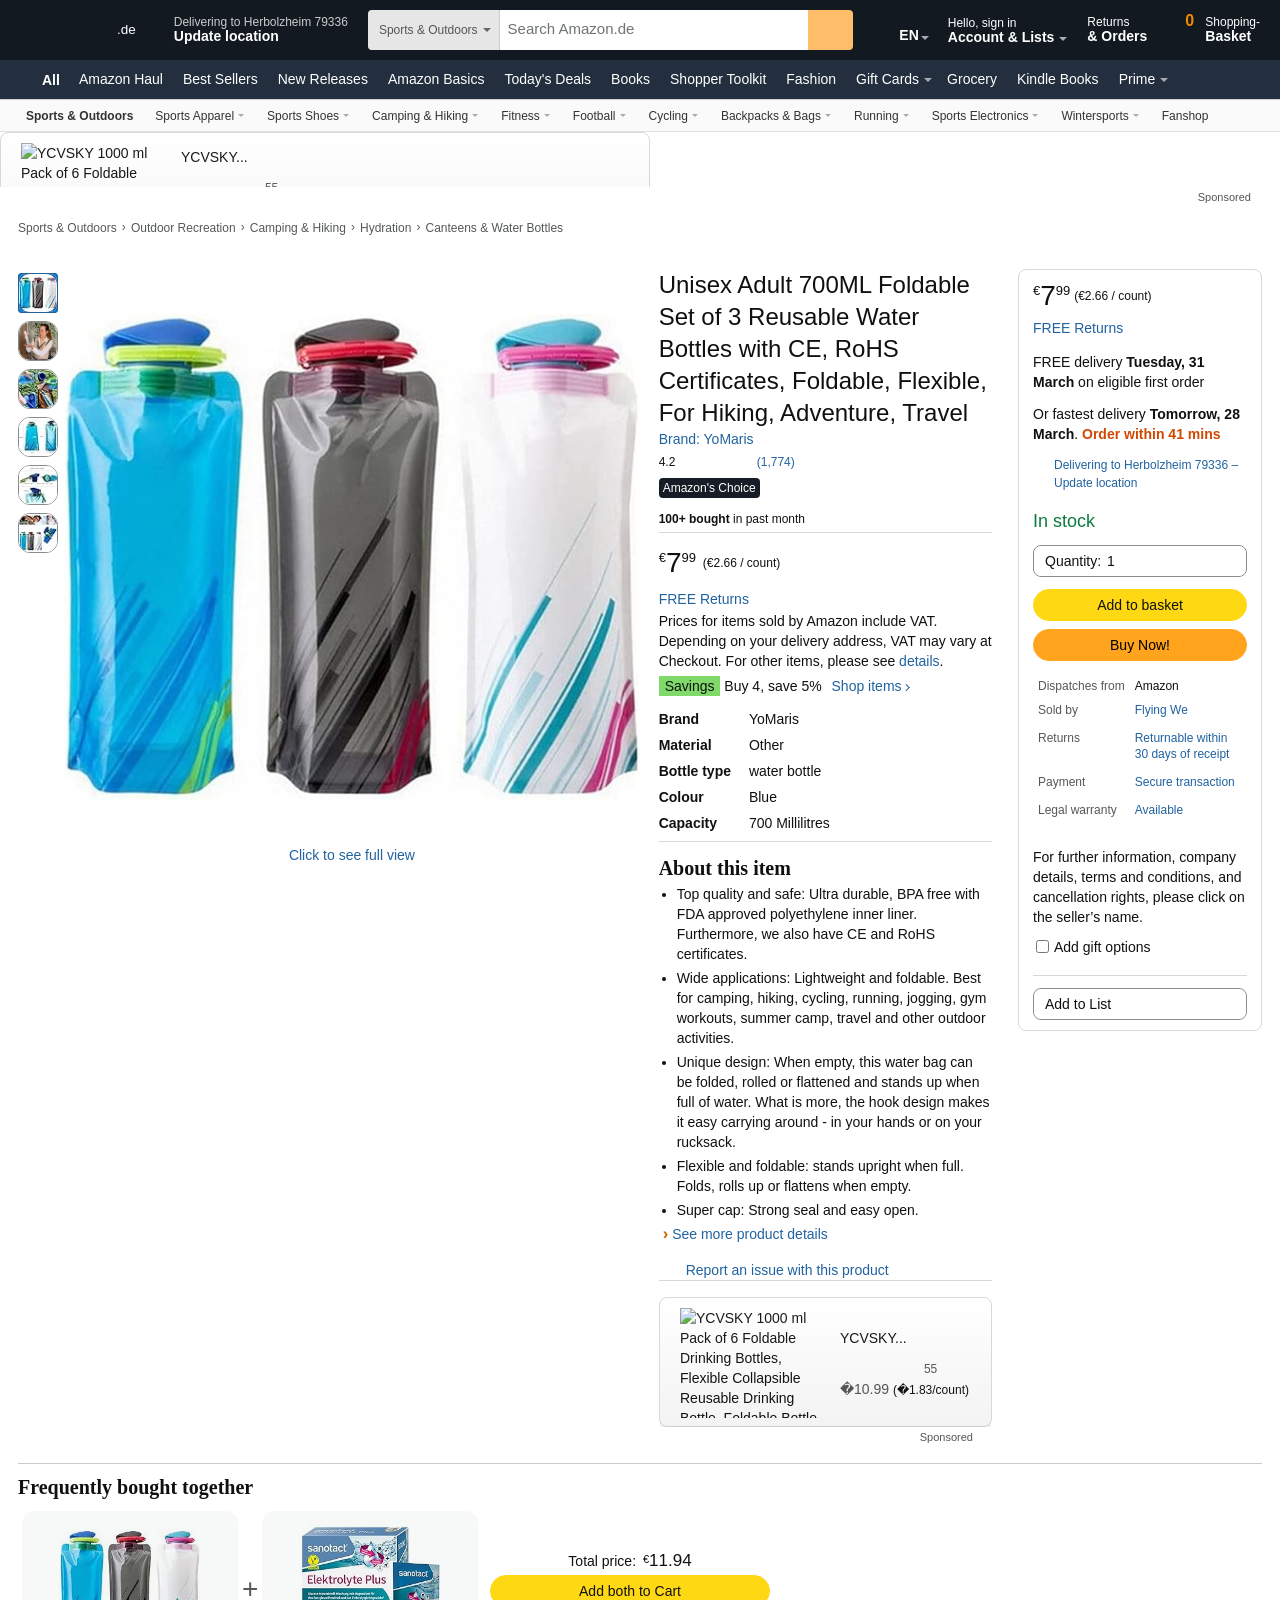
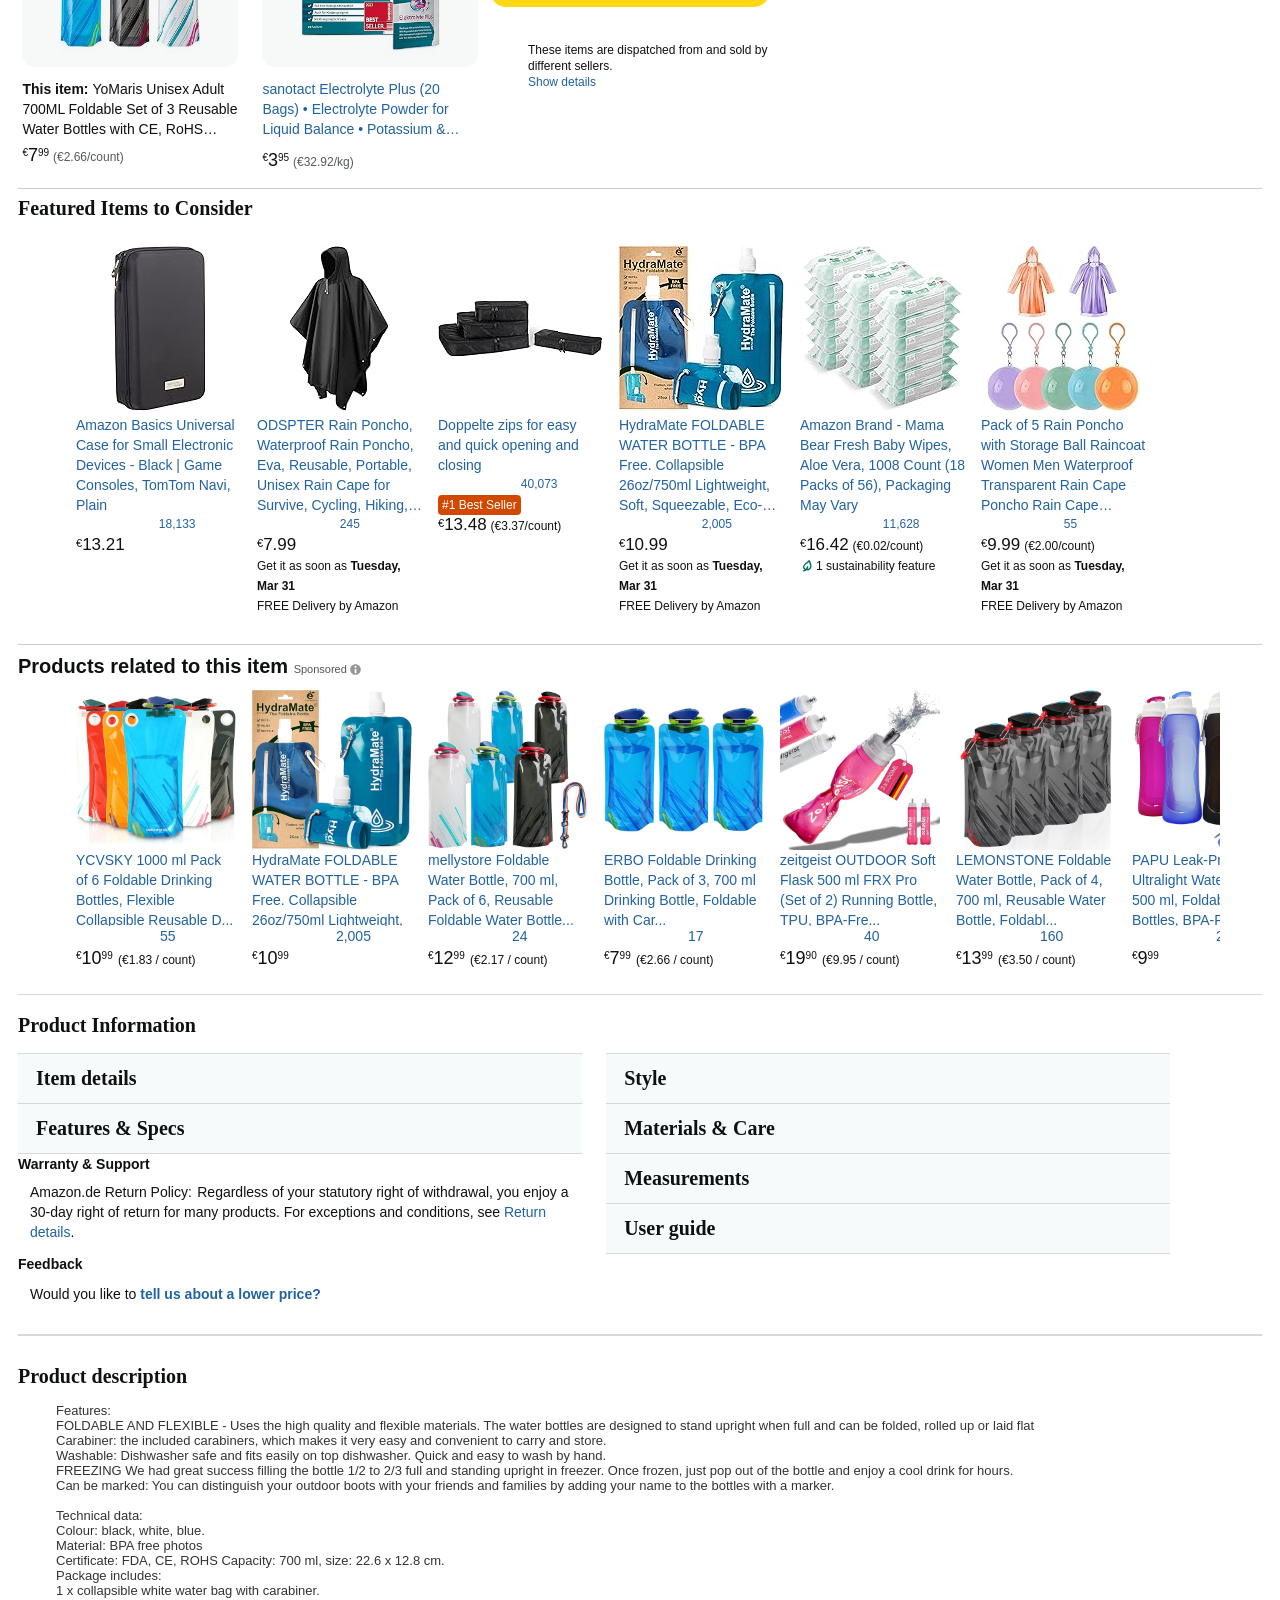
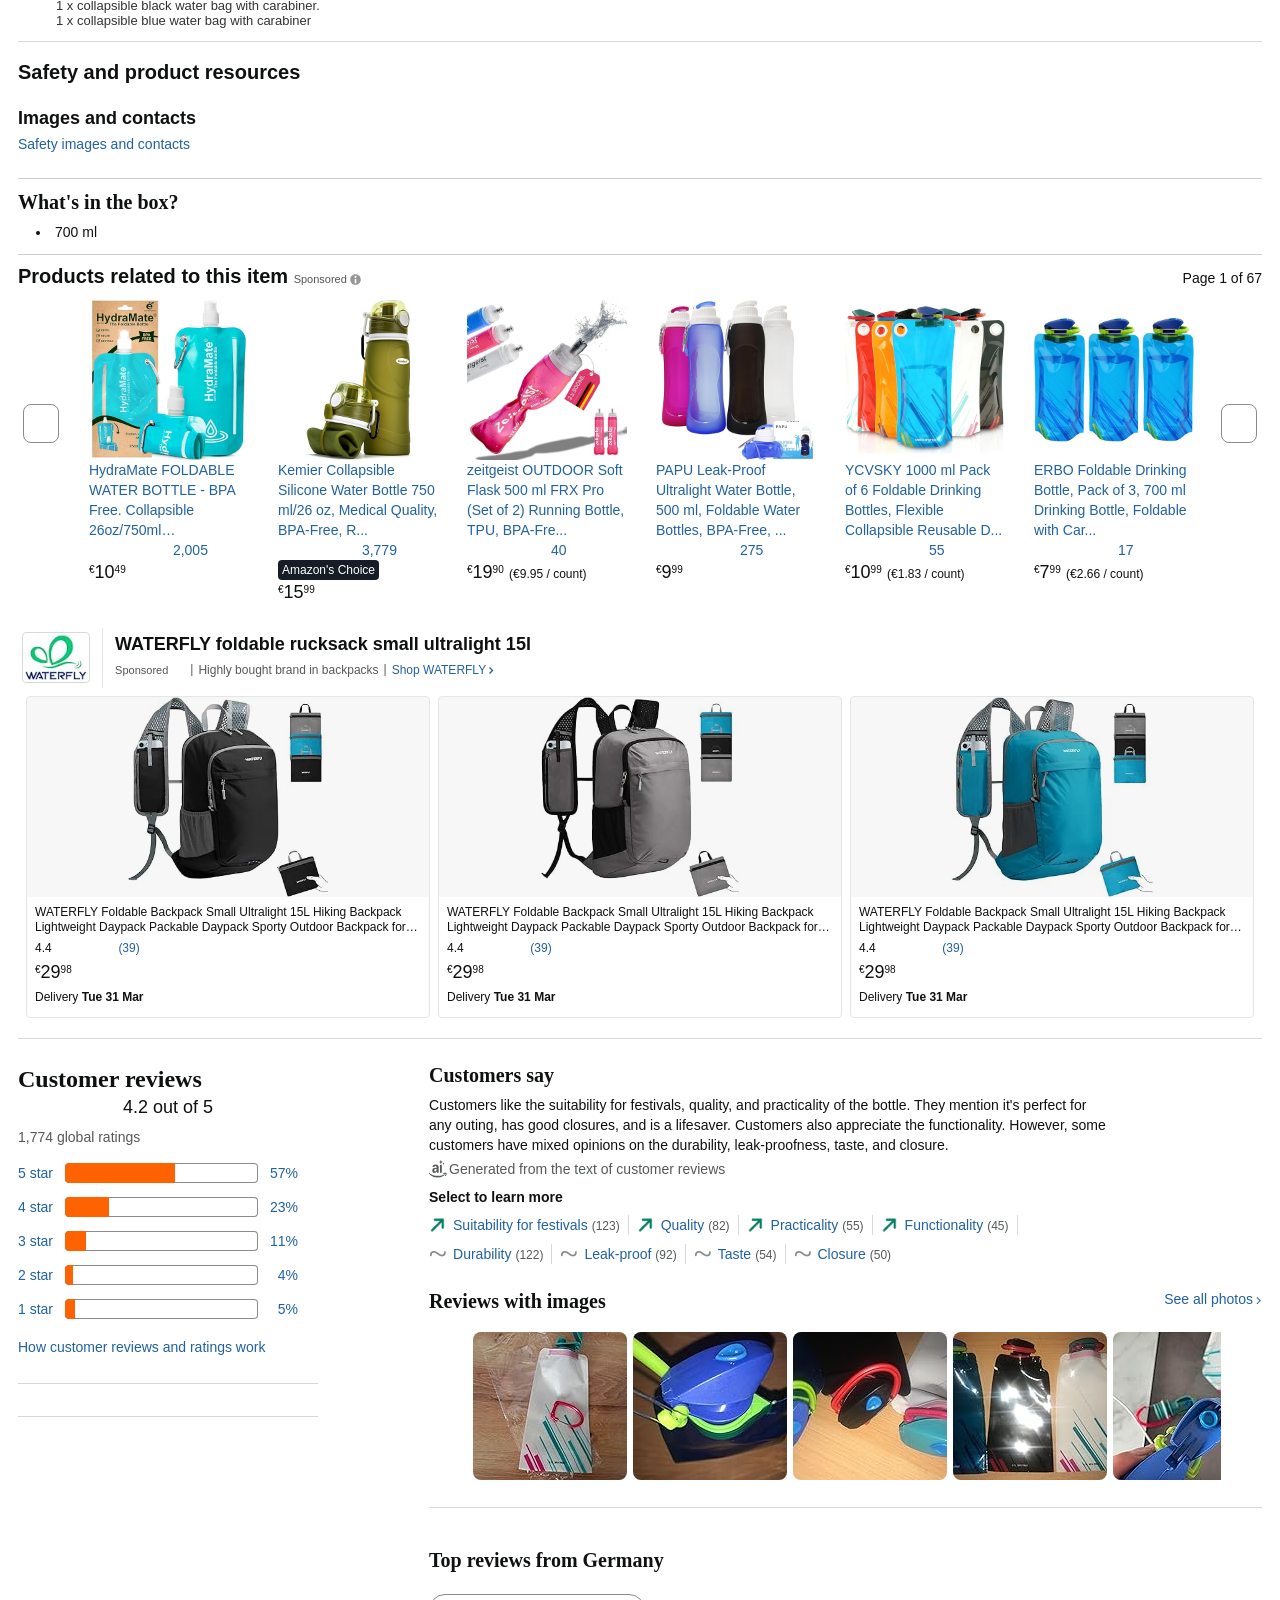
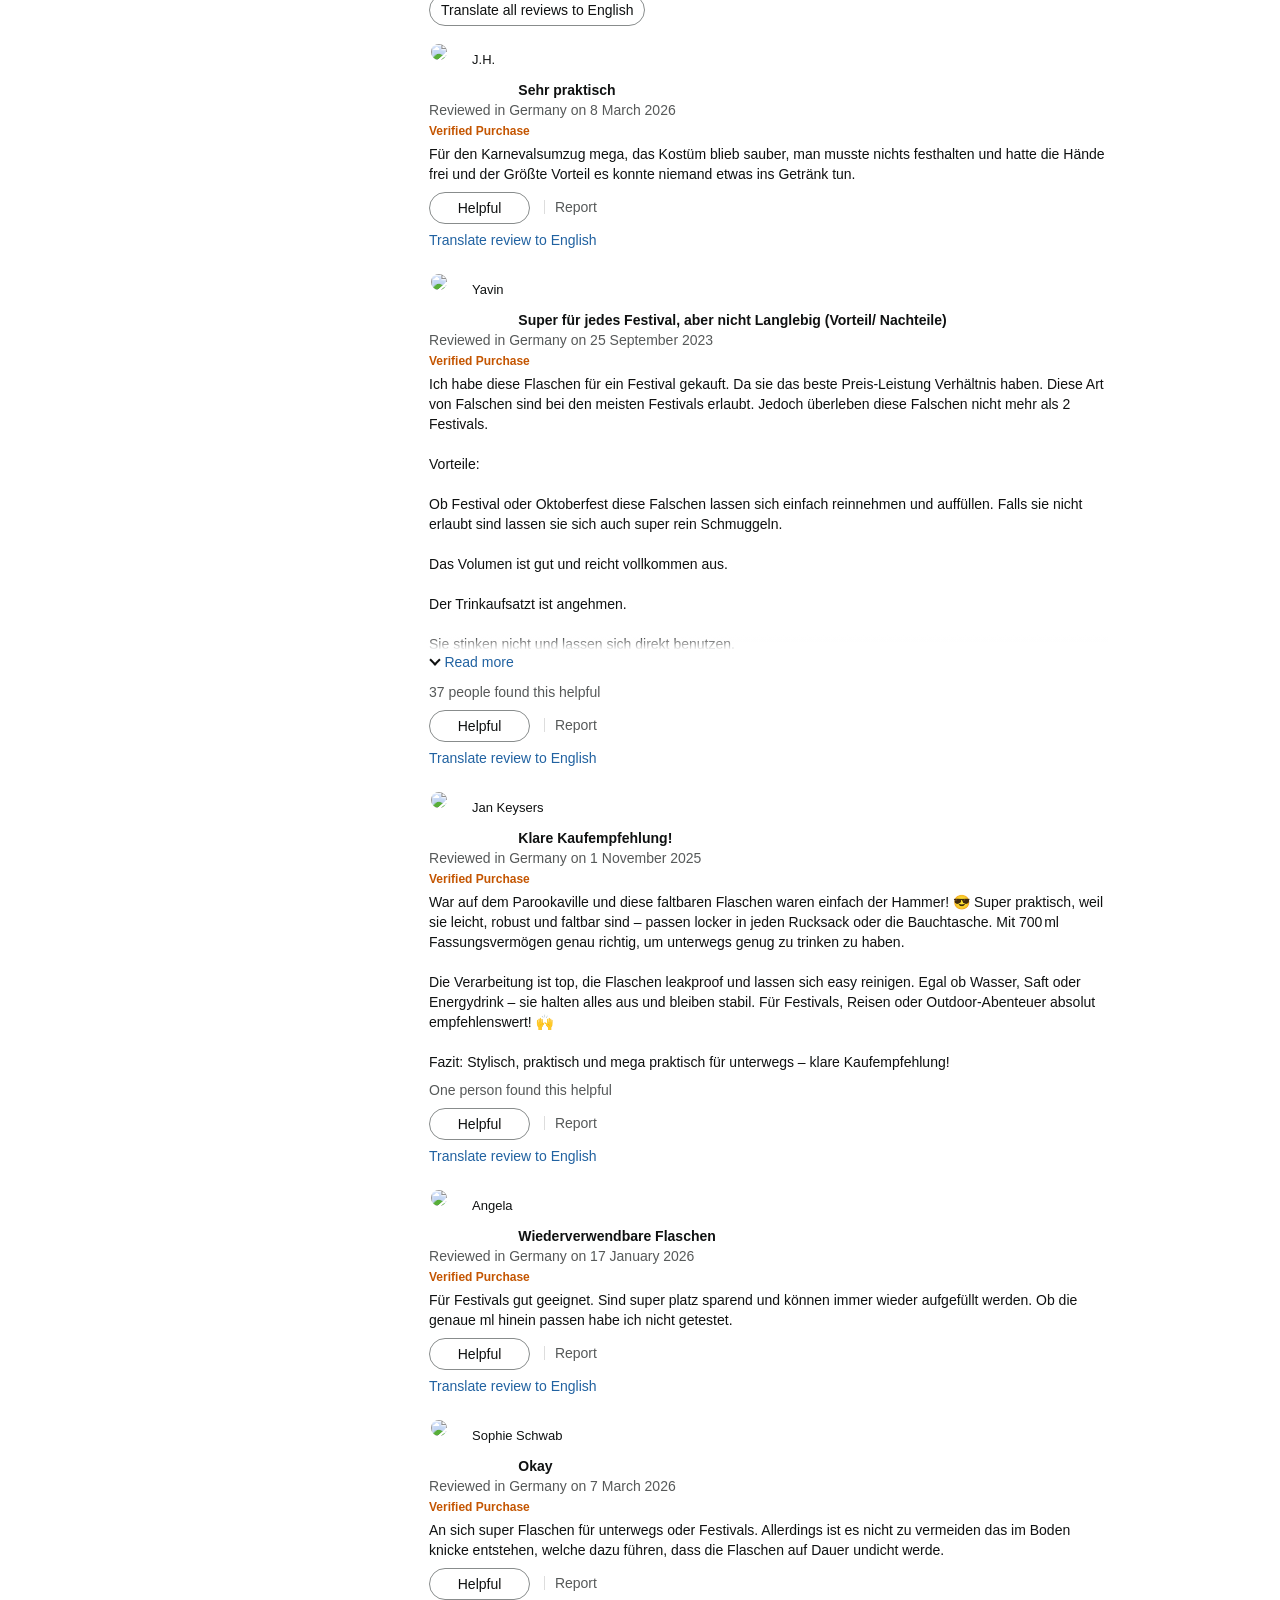
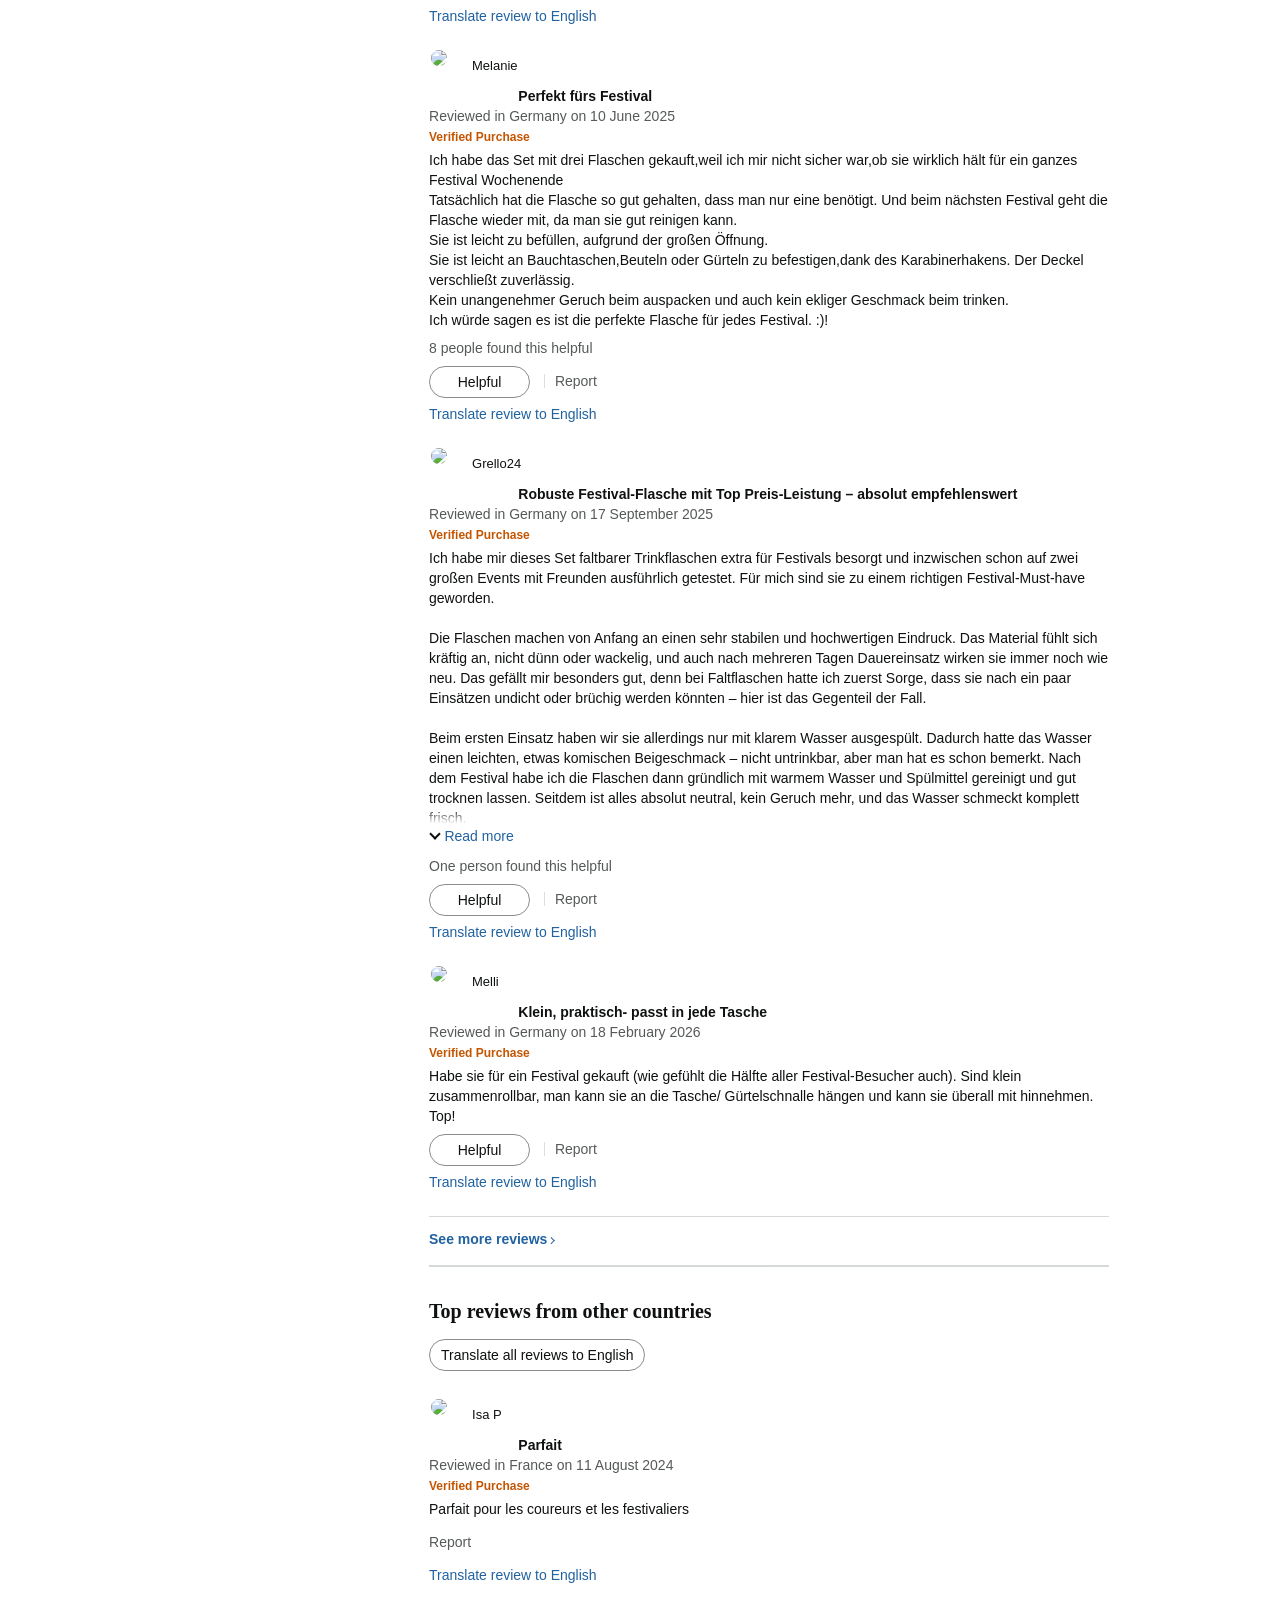
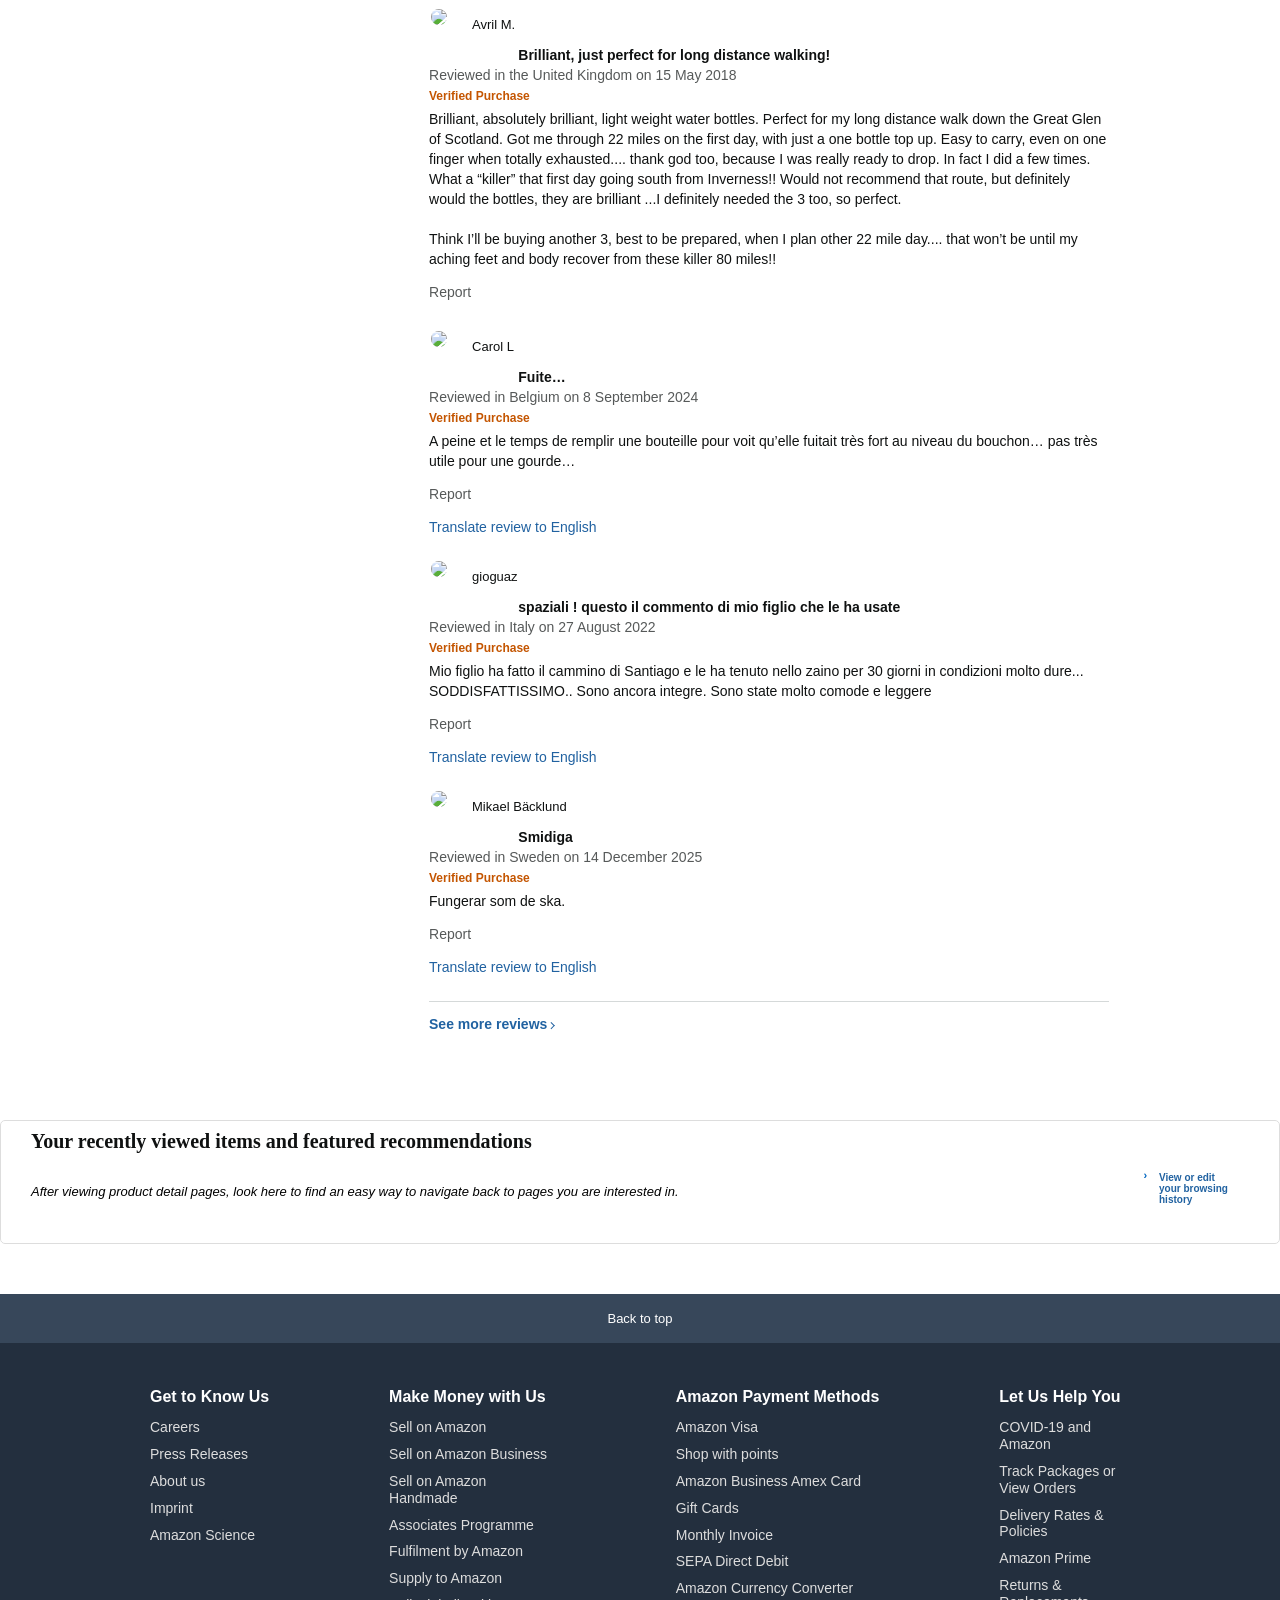
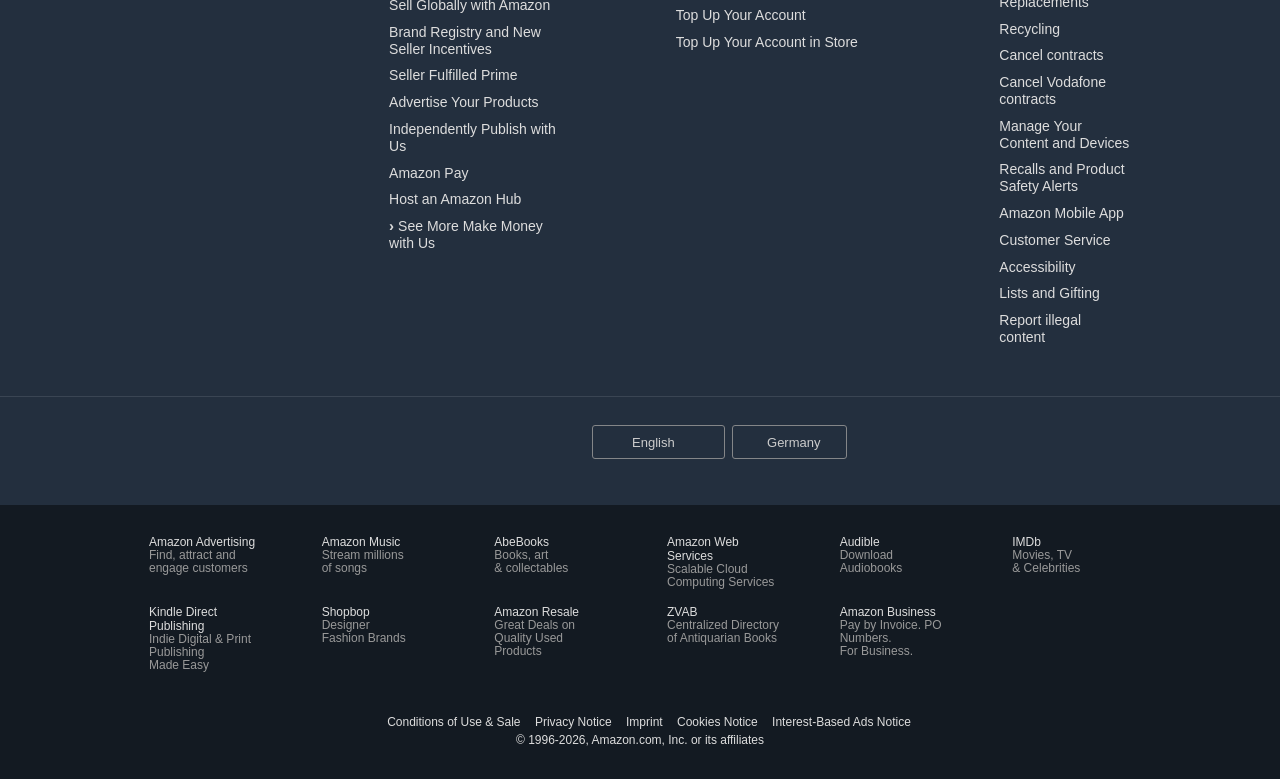
==== index.html @ 625e1401 "file save" ====
<!DOCTYPE html>
<html lang="en-gb" class="null a-ember a-ember-modern-display a-ember-modern-text a-ws a-js a-audio a-video a-canvas a-svg a-drag-drop a-geolocation a-history a-webworker a-autofocus a-input-placeholder a-textarea-placeholder a-local-storage a-gradients a-transform3d a-touch-scrolling a-text-shadow a-text-stroke a-box-shadow a-border-radius a-border-image a-opacity a-transform a-transition a-ember-1-0-0 a-ember-modern-display-1-0-0 a-ember-modern-text-1-0-0" data-19ax5a9jf="dingo" data-aui-build-date="3.26.3-2026-03-21"><!-- sp:feature:head-start --><head><script async="" src="index_files/215h87l68bL_006.js" crossorigin="anonymous"></script><script async="" src="index_files/215h87l68bL.js" crossorigin="anonymous"></script><script async="" src="index_files/215h87l68bL_002.js" crossorigin="anonymous"></script><script async="" src="index_files/215h87l68bL_005.js" crossorigin="anonymous"></script><script async="" src="index_files/215h87l68bL_004.js" crossorigin="anonymous"></script><script async="" src="index_files/215h87l68bL_003.js" crossorigin="anonymous"></script><script async="" src="index_files/215h87l68bL_002_002_002.js" crossorigin="anonymous"></script>
<meta name="googlebot" content="noindex">
<meta name="robots" content="noindex">
<meta http-equiv="content-type" content="text/html; charset=UTF-8"><style class="vjs-styles-defaults">
      .video-js {
        width: 300px;
        height: 150px;
      }

      .vjs-fluid {
        padding-top: 56.25%
      }
    </style><script async="" src="index_files/215h87l68bL_002_002.js" crossorigin="anonymous"></script><script>var aPageStart = (new Date()).getTime();</script><meta charset="utf-8">
<!-- sp:end-feature:head-start -->
<!-- sp:feature:csm:head-open-part1 -->

<script type="text/javascript">var ue_t0=ue_t0||+new Date();</script>
<!-- sp:end-feature:csm:head-open-part1 -->
<!-- sp:feature:cs-optimization -->
<meta http-equiv="x-dns-prefetch-control" content="on">
<link rel="preconnect" href="https://images-eu.ssl-images-amazon.com/" crossorigin="">
<link rel="preconnect" href="https://m.media-amazon.com/" crossorigin="">
<!-- sp:end-feature:cs-optimization -->
<!-- sp:feature:csm:head-open-part2 -->
<script type="text/javascript">
window.ue_ihb = (window.ue_ihb || window.ueinit || 0) + 1;
if (window.ue_ihb === 1) {

var ue_csm = window,
    ue_hob = +new Date();
(function(d){var e=d.ue=d.ue||{},f=Date.now||function(){return+new Date};e.d=function(b){return f()-(b?0:d.ue_t0)};e.stub=function(b,a){if(!b[a]){var c=[];b[a]=function(){c.push([c.slice.call(arguments),e.d(),d.ue_id])};b[a].replay=function(b){for(var a;a=c.shift();)b(a[0],a[1],a[2])};b[a].isStub=1}};e.exec=function(b,a){return function(){try{return b.apply(this,arguments)}catch(c){ueLogError(c,{attribution:a||"undefined",logLevel:"WARN"})}}}})(ue_csm);


    var ue_err_chan = 'jserr-rw';
(function(d,e){function h(f,b){if(!(a.ec>a.mxe)&&f){a.ter.push(f);b=b||{};var c=f.logLevel||b.logLevel;c&&c!==k&&c!==m&&c!==n&&c!==p||a.ec++;c&&c!=k||a.ecf++;b.pageURL=""+(e.location?e.location.href:"");b.logLevel=c;b.attribution=f.attribution||b.attribution;a.erl.push({ex:f,info:b})}}function l(a,b,c,e,g){d.ueLogError({m:a,f:b,l:c,c:""+e,err:g,fromOnError:1,args:arguments},g?{attribution:g.attribution,logLevel:g.logLevel}:void 0);return!1}var k="FATAL",m="ERROR",n="WARN",p="DOWNGRADED",a={ec:0,ecf:0,
pec:0,ts:0,erl:[],ter:[],buffer:[],mxe:50,startTimer:function(){a.ts++;setInterval(function(){d.ue&&a.pec<a.ec&&d.uex("at");a.pec=a.ec},1E4)}};l.skipTrace=1;h.skipTrace=1;h.isStub=1;d.ueLogError=h;d.ue_err=a;e.onerror=l})(ue_csm,window);


var ue_id = '8SJGEPC2GCE5D69KGZJK',
    ue_url = '/rd/uedata',
    ue_drfp = true,
    ue_navtiming = 1,
    ue_mid = 'A1PA6795UKMFR9',
    ue_sid = '259-8566865-4680832',
    ue_sn = 'www.amazon.de',
    ue_furl = 'fls-eu.amazon.de',
    ue_surl = 'https://unagi.amazon.de/1/events/com.amazon.csm.nexusclient.prod',
    ue_int = 0,
    ue_fcsn = 1,
    ue_urt = 3,
    ue_rpl_ns = 'cel-rpl',
    ue_ddq = 1,
    ue_fpf = '//fls-eu.amazon.de/1/batch/1/OP/A1PA6795UKMFR9:259-8566865-4680832:8SJGEPC2GCE5D69KGZJK$uedata=s:',
    ue_sbuimp = 1,
    ue_ibft = 0,
    ue_lpsi = 6000,
    ue_lob = '1',
    ue_act = '-1',
    ue_dsbl_cel = 1,

    ue_swi = 1;
var ue_viz=function(){(function(b,f,d){function g(){return(!(p in d)||0<d[p])&&(!(q in d)||0<d[q])}function h(c){if(b.ue.viz.length<w&&!r){var a=c.type;c=c.originalEvent;/^focus./.test(a)&&c&&(c.toElement||c.fromElement||c.relatedTarget)||(a=g()?f[s]||("blur"==a||"focusout"==a?t:u):t,b.ue.viz.push(a+":"+(+new Date-b.ue.t0)),a==u&&(b.ue.isl&&x("at"),r=1))}}for(var r=0,x=b.uex,a,k,l,s,v=["","webkit","o","ms","moz"],e=0,m=1,u="visible",t="hidden",p="innerWidth",q="innerHeight",w=20,n=0;n<v.length&&!e;n++)if(a=
v[n],k=(a?a+"H":"h")+"idden",e="boolean"==typeof f[k])l=a+"visibilitychange",s=(a?a+"V":"v")+"isibilityState";h({});e&&f.addEventListener(l,h,0);m=g()?1:0;d.addEventListener("resize",function(){var a=g()?1:0;m!==a&&(m=a,h({}))},{passive:!0});b.ue&&e&&(b.ue.pageViz={event:l,propHid:k})})(ue_csm,ue_csm.document,ue_csm.window)};window.ue_viz=ue_viz;

(function(d,h,P){function G(a){return a&&a.replace&&a.replace(/^\s+|\s+$/g,"")}function v(a){return"undefined"===typeof a}function K(a){return"function"===typeof a}function E(a,b){for(var c in b)b[w](c)&&(a[c]=b[c])}function L(a){try{var b=P.cookie.match(RegExp("(^| )"+a+"=([^;]+)"));if(b)return b[2].trim()}catch(c){}}function Q(l,b,c){var t=(B||{}).type;if("device"!==c||2!==t&&1!==t){if(l){d.ue_id=a.id=a.rid=l;if("device"===c||"pre-fetch"===c)a.oid=G(l);p&&(p=p.replace(/((.*?:){2})(\w+)/,function(a,
b){return b+l}));H&&(e("id",H,l),H=0)}b&&(p&&(p=p.replace(/(.*?:)(\w|-)+/,function(a,c){return c+b})),d.ue_sid=b);c&&a.tag("page-source:"+c);d.ue_fpf=p}}function R(){var a={};return function(b){b&&(a[b]=1);b=[];for(var c in a)a[w](c)&&b.push(c);return b}}function D(d,b,c,t){t=t||+new I;var f,h;if(b||v(c)){if(d)for(h in f=b?e("t",b)||e("t",b,{}):a.t,f[d]=t,c)c[w](h)&&e(h,b,c[h]);return t}}function e(d,b,c){var e=b&&b!=a.id?a.sc[b]:a;e||(e=a.sc[b]={});"id"===d&&c&&(S=1);return e[d]=c||e[d]}function T(d,
b,c,e,f){c="on"+c;var h=b[c];K(h)?d&&(a.h[d]=h):h=function(){};b[c]=function(a){f?(e(a),h(a)):(h(a),e(a))};b[c]&&(b[c].isUeh=1)}function U(l,b,c,t){function r(b,c){var d=[b],g=0,f={},t,k;u.latency={};c?(d.push("m=1"),f[c]=1):f=a.sc;for(k in f)if(f[w](k)){var m=e("wb",k),r=e("t",k)||{},C=e("t0",k)||a.t0,q,n;if(c||2==m){q=m?g++:"";d.push("sc"+q+"="+k);var s=z,p=z;2==m&&h.csa?(p=(s=h.csa("Content",{element:{type:"scope",slotId:k}}))&&K(s))&&+C&&s("mark","t0",+C):s=p=z;for(n in r)v(r[n])||null===r[n]||
(d.push(n+q+"="+(r[n]-C)),p&&s("mark",V[n]||n,+r[n]));d.push("t"+q+"="+r[l]);u.latency["t"+q]=r[l];if(e("ctb",k)||e("wb",k))t=1}}!A&&t&&d.push("ctb=1");return d.join("&")}function C(b,c,g,e,l){if(b){var f=d.ue_err;d.ue_url&&!d.ue_drfp&&!e&&!l&&b&&0<b.length&&(e=new Image,a.iel.push(e),e.src=b,a.count&&a.count("postbackImageSize",b.length));p?(l=h.encodeURIComponent)&&b&&(e=new Image,b=""+d.ue_fpf+l(b)+":"+(+new I-d.ue_t0),a.iel.push(e),e.src=b):a.log&&(a.log(b,"uedata",{n:1}),a.ielf.push(b));f&&!f.ts&&
f.startTimer();a.b&&(f=a.b,a.b="",C(f,c,g,1))}}function q(b){var c=B?B.type:z,d=2==c||a.isBFonMshop,c=c&&!d,e=a.bfini;if(!S||a.isBFCache)e&&1<e&&(b+="&bfform=1",c||(a.isBFT=e-1)),d&&(b+="&bfnt=1",a.isBFT=a.isBFT||1),a.ssw&&a.isBFT&&(a.isBFonMshop&&(a.isNRBF=0),v(a.isNRBF)&&(d=a.ssw(a.oid),d.e||v(d.val)||(a.isNRBF=1<d.val?0:1)),v(a.isNRBF)||(b+="&nrbf="+a.isNRBF)),a.isBFT&&!a.isNRBF&&(b+="&bft="+a.isBFT);return b}if(!a.paused&&(b||v(c))){for(var m in c)c[w](m)&&e(m,b,c[m]);a.isBFonMshop||D("pc",b,
c);m="ld"===l&&b&&e("wb",b);var n=e("id",b)||a.id;m||n===a.oid||(H=b,ea(n,(e("t",b)||{}).tc||+e("t0",b),+e("t0",b),e("pty",b),e("spty",b)));var n=e("id",b)||a.id,s=e("id2",b)||(d.ue_gnrl_id2_fb?d.ue_id2:void 0),g=a.url+"?"+l+"&v="+a.v+"&id="+n,A=e("ctb",b)||e("wb",b),u={eventName:l,version:a.v,id:n,sessionId:d.ue_sid||"",obfuscatedMarketplaceId:d.ue_mid||""},x;A&&(g+="&ctb="+A);s&&(g+="&id2="+s);1<d.ueinit&&(g+="&ic="+d.ueinit);if(!("ld"!=l&&"ul"!=l||b&&b!=n)){if("ld"==l){try{h[M]&&h[M].isUeh&&(h[M]=
null)}catch(L){}if(h.chrome)for(s=0;s<N.length;s++)W(J,N[s]);(s=P.ue_backdetect)&&s.ue_back&&s.ue_back.value++;d._uess&&(x=d._uess());a.isl=1}a._bf&&(g+="&bf="+a._bf());d.ue_navtiming&&f&&(e("ctb",n,"1"),a.isBFonMshop||D("tc",z,z,O));!F||a.isBFonMshop||X||(f&&E(a.t,{na_:f.navigationStart,ul_:f.unloadEventStart,_ul:f.unloadEventEnd,rd_:f.redirectStart,_rd:f.redirectEnd,fe_:f.fetchStart,lk_:f.domainLookupStart,_lk:f.domainLookupEnd,co_:f.connectStart,_co:f.connectEnd,sc_:f.secureConnectionStart,rq_:f.requestStart,
rs_:f.responseStart,_rs:f.responseEnd,dl_:f.domLoading,di_:f.domInteractive,de_:f.domContentLoadedEventStart,_de:f.domContentLoadedEventEnd,_dc:f.domComplete,ld_:f.loadEventStart,_ld:f.loadEventEnd,ntd:(K(F.now)&&!v(O)?new I(O+F.now())-new I:0)+a.t0}),B&&E(a.t,{ty:B.type+a.t0,rc:B.redirectCount+a.t0}),X=1);a.isBFonMshop||E(a.t,{hob:d.ue_hob,hoe:d.ue_hoe});a.ifr&&(g+="&ifr=1",u.ifr=!0)}D(l,b,c,t);var y,k;m||b&&b!==n||fa(b);(c=d.ue_mbl)&&c.cnt&&!m&&(g+=c.cnt());m?e("wb",b,2):"ld"==l&&(a.lid=G(n));for(y in a.sc)if(1==
e("wb",y))break;if(m){if(a.s)return;g=r(g,null)}else c=r(g,null),c!=g&&(c=q(c),a.b=c),x&&(g+=x),g=r(g,b||a.id);g=q(g);if(a.b||m)for(y in a.sc)2==e("wb",y)&&delete a.sc[y];y=0;a._rt&&(g+="&rt="+a._rt());x=h.csa;if(!m&&x)for(k in c=e("t",b)||{},t=x("PageTiming"),c)c[w](k)&&t("mark",V[k]||k,c[k]);m||(a.s=0,(k=d.ue_err)&&0<k.ec&&k.pec<k.ec&&(k.pec=k.ec,g+="&ec="+k.ec+"&ecf="+k.ecf),y=e("ctb",b),"ld"!==l||b||a.markers?a.markers&&a.isl&&!m&&b&&E(a.markers,e("t",b)):(a.markers={},E(a.markers,e("t",b))),
e("t",b,{}));a.tag&&a.tag().length&&(g+="&csmtags="+a.tag().join("|"),u.csmtags=a.tag(),a.tag=R());k=a.viz||[];if(c=k.length)k=k.splice(0,c),g+="&viz="+k.join("|"),u.viz=k;v(d.ue_pty)||(g+="&pty="+d.ue_pty+"&spty="+d.ue_spty+"&pti="+d.ue_pti,u.pty=d.ue_pty,u.spty=d.ue_spty,u.pti=d.ue_pti);a.tabid&&(g+="&tid="+a.tabid);a.aftb&&(g+="&aftb=1");!a._ui||b&&b!=n||(g+=a._ui());g+="&lob="+(d.ue_lob||"0");a.a=g;C(g,l,y,m,b&&"string"===typeof b&&-1!==b.indexOf("csa:"));m||(u.lob=d.ue_lob||"0",(b=x&&x("UEData"))&&
b("log",u))}}function fa(a){var b=h.ue_csm_markers||{},c;for(c in b)b[w](c)&&D(c,a,z,b[c])}function A(a,b,c){c=c||h;if(c[Y])c[Y](a,b,!1);else if(c[Z])c[Z]("on"+a,b)}function W(a,b,c){c=c||h;if(c[$])c[$](a,b,!1);else if(c[aa])c[aa]("on"+a,b)}function ba(){function a(){d.onUl()}function b(a){return function(){c[a]||(c[a]=1,U(a))}}var c={},e,f;d.onLd=b("ld");d.onLdEnd=b("ld");d.onUl=b("ul");e={stop:b("os")};h.chrome?(A(J,a),N.push(a)):e[J]=d.onUl;for(f in e)e[w](f)&&T(0,h,f,e[f]);d.ue_viz&&ue_viz();
A("load",d.onLd);D("ue")}function ea(e,b,c,f,r){var p=d.ue_mbl,q=h.csa,m=q&&q("SPA"),q=q&&q("PageTiming");p&&p.ajax&&p.ajax(b,c);m&&q&&(e={requestId:e,transitionType:"soft"},"string"===typeof f&&(e.pageType=f,d.ue_pty=f),"string"===typeof r&&(e.subPageType=r,d.ue_spty=r),m("newPage",e),q("mark","transitionStart",b));a.tag("ajax-transition")}d.ueinit=(d.ueinit||0)+1;var a=d.ue=d.ue||{};a.t0=h.aPageStart||d.ue_t0;a.id=d.ue_id;a.url=d.ue_url;a.rid=d.ue_id;a.a="";a.b="";a.h={};a.s=1;a.t={};a.sc={};a.iel=
[];a.ielf=[];a.viz=[];a.v="0.342232.0";a.paused=!1;var w="hasOwnProperty",J="beforeunload",M="on"+J,Y="addEventListener",$="removeEventListener",Z="attachEvent",aa="detachEvent",V={cf:"criticalFeature",af:"aboveTheFold",fn:"functional",fp:"firstPaint",fcp:"firstContentfulPaint",bb:"bodyBegin",be:"bodyEnd",ld:"loaded"},I=h.Date,F=h.performance||h.webkitPerformance,f=(F||{}).timing,B=(F||{}).navigation,O=(f||{}).navigationStart,p=d.ue_fpf,S=0,X=0,N=[],H=0,z;a.oid=G(a.id);a.lid=G(a.id);a._t0=a.t0;a.tag=
R();a.ifr=h.top!==h.self||h.frameElement?1:0;a.markers=null;a.attach=A;a.detach=W;if("000-0000000-8675309"===d.ue_sid){var ca=L("cdn-rid"),da=L("session-id");ca&&da&&Q(ca,da,"cdn")}d.uei=ba;d.ueh=T;d.ues=e;d.uet=D;d.uex=U;a.reset=Q;a.pause=function(d){a.paused=d};ba()})(ue_csm,ue_csm.window,ue_csm.document);


ue.stub(ue,"event");ue.stub(ue,"onSushiUnload");ue.stub(ue,"onSushiFlush");

ue.stub(ue,"log");ue.stub(ue,"onunload");ue.stub(ue,"onflush");
(function(b){var a=b.ue;a.cv={};a.cv.scopes={};a.cv.buffer=[];a.count=function(b,d,c){var e=a.cv;a.d();c&&c.scope&&(e=a.cv.scopes[c.scope]=a.cv.scopes[c.scope]||{});if(void 0===d)return e[b];e[b]=d;a.cv.buffer.push({c:b,v:d})};a.count("baselineCounter2",1);a&&a.event&&(a.event({requestId:b.ue_id||"rid",server:b.ue_sn||"sn",obfuscatedMarketplaceId:b.ue_mid||"mid"},"csm","csm.CSMBaselineEvent.4"),a.count("nexusBaselineCounter",1,{bf:1}))})(ue_csm);



var ue_hoe = +new Date();
}
window.ueinit = window.ue_ihb;
</script>

<!-- 1mvo82aug3uwwgp7hvb96idairf7cpynmmpwjuk8g51 -->
<script>window.ue && ue.count && ue.count('CSMLibrarySize', 10550)</script>
<!-- sp:end-feature:csm:head-open-part2 -->
<!-- sp:feature:aui-assets -->
<link rel="stylesheet" href="index_files/21skJF47J6L._RC_51Y8Xg9itbL.css_.css">
<link rel="stylesheet" href="index_files/11T9EXq1JNL._RC_01cxwTawfML.css,41wxi7MSmOL.css,318xXDa9Z-L..css">
<link rel="preload" as="script" crossorigin="anonymous" href="index_files/61xJcNKKLXL.js">
<link rel="preload" as="script" crossorigin="anonymous" href="index_files/11zuylp74DL._RC_11Y+5x+kkTL.js,51vYHGMfzIL.js,115zbyk371L_005.js">
<link rel="preload" as="script" crossorigin="anonymous" href="index_files/517f0agMn-L.js">
<script>
(function(b,a,c,d){if((b=b.AmazonUIPageJS||b.P)&&b.when&&b.register){c=[];for(a=a.currentScript;a;a=a.parentElement)a.id&&c.push(a.id);return b.log("A copy of P has already been loaded on this page.","FATAL",c.join(" "))}})(window,document,Date);(function(a,b,c,d){"use strict";a._pSetI=function(){return null}})(window,document,Date);(function(c,e,I,B){"use strict";c._pd=function(){var a,u;return function(C,f,h,k,b,D,v,E,F){function w(d){try{return d()}catch(J){return!1}}function l(){if(m){var d={w:c.innerWidth||b.clientWidth,h:c.innerHeight||b.clientHeight};5<Math.abs(d.w-q.w)||50<d.h-q.h?(q=d,n=4,(d=a.mobile||a.tablet?450<d.w&&d.w>d.h:1250<=d.w)?k(b,"a-ws"):b.className=v(b,"a-ws")):0<n&&(n--,x=setTimeout(l,16))}}function G(d){(m=d===B?!m:!!d)&&l()}function H(){return m}if(!u){u=!0;var r=function(){var d=["O","ms","Moz","Webkit"],
c=e.createElement("div");return{testGradients:function(){return!0},test:function(a){var b=a.charAt(0).toUpperCase()+a.substr(1);a=(d.join(b+" ")+b+" "+a).split(" ");for(b=a.length;b--;)if(""===c.style[a[b]])return!0;return!1},testTransform3d:function(){return!0}}}(),y=b.className,z=/(^| )a-mobile( |$)/.test(y),A=/(^| )a-tablet( |$)/.test(y);a={audio:function(){return!!e.createElement("audio").canPlayType},video:function(){return!!e.createElement("video").canPlayType},canvas:function(){return!!e.createElement("canvas").getContext},
svg:function(){return!!e.createElementNS&&!!e.createElementNS("http://www.w3.org/2000/svg","svg").createSVGRect},offline:function(){return navigator.hasOwnProperty&&navigator.hasOwnProperty("onLine")&&navigator.onLine},dragDrop:function(){return"draggable"in e.createElement("span")},geolocation:function(){return!!navigator.geolocation},history:function(){return!(!c.history||!c.history.pushState)},webworker:function(){return!!c.Worker},autofocus:function(){return"autofocus"in e.createElement("input")},
inputPlaceholder:function(){return"placeholder"in e.createElement("input")},textareaPlaceholder:function(){return"placeholder"in e.createElement("textarea")},localStorage:function(){return"localStorage"in c&&null!==c.localStorage},orientation:function(){return"orientation"in c},touch:function(){return"ontouchend"in e},gradients:function(){return r.testGradients()},hires:function(){var a=c.devicePixelRatio&&1.5<=c.devicePixelRatio||c.matchMedia&&c.matchMedia("(min-resolution:144dpi)").matches;E("hiRes"+
(z?"Mobile":A?"Tablet":"Desktop"),a?1:0);return a},transform3d:function(){return r.testTransform3d()},touchScrolling:function(){return f(/Windowshop|android|OS ([5-9]|[1-9][0-9]+)(_[0-9]{1,2})+ like Mac OS X|SOFTWARE=([5-9]|[1-9][0-9]+)(.[0-9]{1,2})+.*DEVICE=iPhone|Chrome|Silk|Firefox|Trident.+?; Touch/i)},ios:function(){return f(/OS [1-9][0-9]*(_[0-9]*)+ like Mac OS X/i)&&!f(/trident|Edge/i)},android:function(){return f(/android.([1-9]|[L-Z])/i)&&!f(/trident|Edge/i)},mobile:function(){return z},
tablet:function(){return A},rtl:function(){return"rtl"===b.dir}};for(var g in a)a.hasOwnProperty(g)&&(a[g]=w(a[g]));for(var t="textShadow textStroke boxShadow borderRadius borderImage opacity transform transition".split(" "),p=0;p<t.length;p++)a[t[p]]=w(function(){return r.test(t[p])});var m=!0,x=0,q={w:0,h:0},n=4;l();h(c,"resize",function(){clearTimeout(x);n=4;l()});b.className=v(b,"a-no-js");k(b,"a-js");!f(/OS [1-8](_[0-9]*)+ like Mac OS X/i)||c.navigator.standalone||f(/safari/i)||k(b,"a-ember");
h=[];for(g in a)a.hasOwnProperty(g)&&a[g]&&h.push("a-"+g.replace(/([A-Z])/g,function(a){return"-"+a.toLowerCase()}));k(b,h.join(" "));b.setAttribute("data-aui-build-date",F);C.register("p-detect",function(){return{capabilities:a,localStorage:a.localStorage&&D,toggleResponsiveGrid:G,responsiveGridEnabled:H}});return a||{}}}}()})(window,document,Date);(function(a,p,q,k){function m(e,b,c,g){a.P.when.apply(a.P,b).register("flow:"+e,function(){var a=g.apply(this,arguments);return c||a})}function l(e){a.P.log(e,"FATAL","AmazonUIPageJS@AUIDefineJS")}function f(a,b,c){Object.defineProperty(a,b,{value:c,writable:!1})}function n(e,b,c){"string"!==typeof e&&a.P.error("Anonymous modules are not supported.");var g=c!==k?c:"function"===typeof b?b:k;g||a.P.error("A callback must be provided");var f,h=[];if(c&&Array.isArray(b)&&(h=b.reduce(function(b,d){if("module"===
d||"require"===d)a.P.error('"module" or "require" injection is not supported.');else if("exports"===d){d=f={};var c="flow:"+e+"-exports";a.P.declare(c,d);b.push(c)}else 0!==d.lastIndexOf("@amzn/",0)?l("Dependency "+d+" does not begin with '@amzn/'"):b.push("flow:"+d);return b},[]),b.length!==h.length))return;m(e,h,f,g)}"use strict";Object.prototype.hasOwnProperty.call(a,"aui")?l("AUIDefineJS is already present globally"):(f(a,"aui",{}),f(a.aui,"amd_define",n))})(window,document,Date);(function(g,h,E,F){function N(a){l&&l.tag&&l.tag(p(":","aui",a))}function q(a,b){l&&l.count&&l.count("aui:"+a,0===b?0:b||(l.count("aui:"+a)||0)+1)}function O(a){try{return a.test(navigator.userAgent)}catch(b){return!1}}function x(a,b,d){a.addEventListener?a.addEventListener(b,d,!1):a.attachEvent&&a.attachEvent("on"+b,d)}function p(a,b,d,e){b=b&&d?b+a+d:b||d;return e?p(a,b,e):b}function y(a,b,d){try{Object.defineProperty(a,b,{value:d,writable:!1})}catch(e){a[b]=d}return d}function P(a,b){a.className=
Q(a,b)+" "+b}function Q(a,b){return(" "+a.className+" ").split(" "+b+" ").join(" ").replace(/^ | $/g,"")}function G(a){(a||[]).forEach(function(a){a in z||(z[a]=1,G(R[a]))})}function ea(a,b,d){var e=a.length,f=e,c=function(){f--||((d&&z.hasOwnProperty(d)?A:H).push(b),I||(m?m.set(B):setTimeout(B,0),I=!0))};for(c();e--;)S[a[e]]?c():(u[a[e]]=u[a[e]]||[]).push(c)}function fa(a,b,d,e,f){var c=h.createElement(a?"script":"link");x(c,"error",e);f&&x(c,"load",f);a?(c.type="text/javascript",c.async=!0,d&&/AUIClients|images[/]I/.test(b)&&
c.setAttribute("crossorigin","anonymous"),c.src=b):(c.rel="stylesheet",c.href=b);h.getElementsByTagName("head")[0].appendChild(c)}function T(a,b){return function(d,e){function f(){fa(b,d,c,function(b){J?q("resource_unload"):c?(c=!1,q("resource_retry"),f()):(q("resource_error"),a.log("Asset failed to load: "+d));b&&b.stopPropagation?b.stopPropagation():g.event&&(g.event.cancelBubble=!0)},e)}if(U[d])return!1;U[d]=!0;q("resource_count");var c=!0;return!f()}}function ha(a,b,d){for(var e={name:a,guard:function(c){return b.guardFatal(a,
c)},guardTime:function(a){return b.guardTime(a)},logError:function(c,d,e){b.logError(c,d,e,a)}},f=[],c=0;c<d.length;c++)C.hasOwnProperty(d[c])&&(f[c]=K.hasOwnProperty(d[c])?K[d[c]](C[d[c]],e):C[d[c]]);return f}function v(a,b,d,e,f){return function(c,k){function n(){var a=null;e?a=k:"function"===typeof k&&(q.start=r(),a=k.apply(g,ha(c,h,l)),q.end=r());if(b){C[c]=a;a=c;for(S[a]=!0;(u[a]||[]).length;)u[a].shift()();delete u[a]}q.done=!0}var h=f||this;"function"===typeof c&&(k=c,c=F);b&&(c=c?c.replace(V,
""):"__NONAME__",L.hasOwnProperty(c)&&h.error(p(", reregistered by ",p(" by ",c+" already registered",L[c]),h.attribution),c),L[c]=h.attribution);for(var l=R[c]=[],m=0;m<a.length;m++)l[m]=a[m].replace(V,"");var q=w[c||"anon"+ ++ia]={depend:l,registered:r(),namespace:h.namespace};c&&z.hasOwnProperty(c)&&G(l);d?n():ea(l,h.guardFatal(c,n),c);return{decorate:function(a){K[c]=h.guardFatal(c,a)}}}}function W(a){return function(){var b=Array.prototype.slice.call(arguments);return{execute:v(b,!1,a,!1,this),
register:v(b,!0,a,!1,this)}}}function M(a,b){return function(d,e){e||(e=d,d=F);var f=this.attribution;return function(){n.push(b||{attribution:f,name:d,logLevel:a});var c=e.apply(this,arguments);n.pop();return c}}}function D(a,b){this.load={js:T(this,!0),css:T(this)};y(this,"namespace",b);y(this,"attribution",a)}function X(){h.body?k.trigger("a-bodyBegin"):setTimeout(X,20)}"use strict";var t=E.now=E.now||function(){return+new E},r=function(a){return a&&a.now?a.now.bind(a):t}(g.performance),ja=r(),
z={},R={},l=g.ue;N();N("aui_build_date:3.26.3-2026-03-21");var Y={getItem:function(a){try{return g.localStorage.getItem(a)}catch(b){}},setItem:function(a,b){try{return g.localStorage.setItem(a,b)}catch(d){}}},m=g._pSetI(),H=[],A=[],I=!1,ka=navigator.scheduling&&"function"===typeof navigator.scheduling.isInputPending;var B=function(){for(var a=m?m.set(B):setTimeout(B,0),b=t();A.length||H.length;)if((A.length?A:H).shift()(),m&&ka){if(150<t()-b&&!navigator.scheduling.isInputPending()||50<t()-b&&navigator.scheduling.isInputPending())return}else if(50<
t()-b)return;m?m.clear(a):clearTimeout(a);I=!1};var S={},u={},U={},J=!1;x(g,"beforeunload",function(){J=!0;setTimeout(function(){J=!1},1E4)});var V=/^prv:/,L={},C={},K={},w={},ia=0,la=String.fromCharCode(92),n=[],Z=!0,aa=g.onerror;g.onerror=function(a,b,d,e,f){f&&"object"===typeof f||(f=Error(a,b,d),f.columnNumber=e,f.stack=b||d||e?p(la,f.message,"at "+p(":",b,d,e)):F);var c=n.pop()||{};f.attribution=p(":",f.attribution||c.attribution,c.name);f.logLevel=c.logLevel;f.attribution&&console&&console.log&&
console.log([f.logLevel||"ERROR",a,"thrown by",f.attribution].join(" "));n=[];aa&&(c=[].slice.call(arguments),c[4]=f,aa.apply(g,c))};D.prototype={logError:function(a,b,d,e){b={message:b,logLevel:d||"ERROR",attribution:p(":",this.attribution,e)};if(g.ueLogError)return g.ueLogError(a||b,a?b:null),!0;console&&console.error&&(console.log(b),console.error(a));return!1},error:function(a,b,d,e){a=Error(p(":",e,a,d));a.attribution=p(":",this.attribution,b);throw a;},guardError:M(),guardFatal:M("FATAL"),guardCurrent:function(a){var b=
n[n.length-1];return b?M(b.logLevel,b).call(this,a):a},guardTime:function(a){var b=n[n.length-1],d=b&&b.name;return d&&d in w?function(){var b=r(),f=a.apply(this,arguments);w[d].async=(w[d].async||0)+r()-b;return f}:a},log:function(a,b,d){return this.logError(null,a,b,d)},declare:v([],!0,!0,!0),register:v([],!0),execute:v([]),AUI_BUILD_DATE:"3.26.3-2026-03-21",when:W(),now:W(!0),trigger:function(a,b,d){var e=t();this.declare(a,{data:b,pageElapsedTime:e-(g.aPageStart||NaN),triggerTime:e});d&&d.instrument&&
ba.when("prv:a-logTrigger").execute(function(b){b(a)})},handleTriggers:function(){this.log("handleTriggers deprecated")},attributeErrors:function(a){return new D(a)},_namespace:function(a,b){return new D(a,b)},setPriority:function(a){Z?(Z=!1,G(a)):this.log("setPriority only accept the first call.")}};var k=y(g,"AmazonUIPageJS",new D);var ba=k._namespace("PageJS","AmazonUI");ba.declare("prv:p-debug",w);k.declare("p-recorder-events",[]);k.declare("p-recorder-stop",function(){});y(g,"P",k);X();if(h.addEventListener){var ca;
h.addEventListener("DOMContentLoaded",ca=function(){k.trigger("a-domready");h.removeEventListener("DOMContentLoaded",ca,!1)},!1)}var da=h.documentElement,ma=g._pd(k,O,x,P,da,Y,Q,q,"3.26.3-2026-03-21");O(/UCBrowser/i)||ma.localStorage&&P(da,Y.getItem("a-font-class"));k.declare("a-event-revised-handling",!1);k.declare("a-fix-event-off",!1);q("pagejs:pkgExecTime",r()-ja)})(window,document,Date);
(function(d,E,G,H){function r(f){h&&h.tag&&h.tag(g(":","aui",f))}function e(f,d){h&&h.count&&h.count("aui:"+f,0===d?0:d||(h.count("aui:"+f)||0)+1)}function t(d){try{return d.test(navigator.userAgent)}catch(y){return!1}}function k(d){return"function"===typeof d}function w(d,g,e){d.addEventListener?d.addEventListener(g,e,!1):d.attachEvent&&d.attachEvent("on"+g,e)}function g(d,e,k,h){e=e&&k?e+d+k:e||k;return h?g(d,e,h):e}"use strict";var h=d.ue,A=String.fromCharCode(92);P.execute("RetailPageServiceWorker",
function(){function f(a,b){l.controller&&a?(a={feature:"retail_service_worker_messaging",command:a},b&&(a.data=b),l.controller.postMessage(a)):a&&e("sw:sw_message_no_ctrl",1)}function y(a){var b=a.data;if(b&&"retail_service_worker_messaging"===b.feature&&b.command&&b.data){var c=b.data;a=d.ue;var m=d.ueLogError;switch(b.command){case "log_counter":a&&k(a.count)&&c.name&&a.count(c.name,0===c.value?0:c.value||1);break;case "log_tag":a&&k(a.tag)&&c.tag&&(a.tag(c.tag),b=d.uex,a.isl&&k(b)&&b("at"));break;
case "log_error":m&&k(m)&&c.message&&m({message:c.message,logLevel:c.level||"ERROR",attribution:c.attribution||"RetailServiceWorker"});break;case "log_weblab_trigger":if(!c.weblab||!c.treatment)break;a&&k(a.trigger)?a.trigger(c.weblab,c.treatment):(e("sw:wt:miss"),e("sw:wt:miss:"+c.weblab+":"+c.treatment));break;default:e("sw:unsupported_message_command",1)}}}function v(a,b){return"sw:"+(b||"")+":"+a+":"}function z(a,b){l.register("/service-worker.js").then(function(){e(a+"success")}).catch(function(c){P.logError(c,
"[AUI SW] Failed to "+b+" service worker: ","ERROR","RetailPageServiceWorker");e(a+"failure")})}function B(){n.forEach(function(a){r(a)})}function q(a){return a.capabilities.isAmazonApp&&a.capabilities.android}function C(a,b,c){if(b)if(b.mshop&&q(a))a=v(c,"mshop_and"),b=b.mshop.action,n.push(a+"supported"),b(a,c);else if(b.browser){a=t(/Chrome/i)&&!t(/Edge/i)&&!t(/OPR/i)&&!a.capabilities.isAmazonApp&&!t(new RegExp(A+"bwv"+A+"b"));var d=b.browser;b=v(c,"browser");a?(a=d.action,n.push(b+"supported"),
a(b,c)):n.push(b+"unsupported")}}function D(a,b,c){a&&n.push(v("register",c)+"unsupported");b&&n.push(v("unregister",c)+"unsupported");B()}try{var l=navigator.serviceWorker}catch(a){r("sw:nav_err")}(function(){if(l){var a=function(){f("page_loaded",{rid:d.ue_id,mid:d.ue_mid,pty:d.ue_pty,sid:d.ue_sid,spty:d.ue_spty,furl:d.ue_furl})};w(l,"message",y);f("client_messaging_ready");P.when("load").execute(a);w(l,"controllerchange",function(){f("client_messaging_ready");"complete"===E.readyState&&a()})}})();
var n=[],p=function(a,b){var c=d.uex,m=d.uet;a=g(":","aui","sw",a);"ld"===b&&k(c)?c("ld",a,{wb:1}):k(m)&&m(b,a,{wb:1})},F=function(a,b,c){function m(a){b&&k(b.failure)&&b.failure(a)}function h(){n=setTimeout(function(){r(g(":","sw:"+f,u.TIMED_OUT));m({ok:!1,statusCode:u.TIMED_OUT,done:!1});p(f,"ld")},c||4E3)}var u={NO_CONTROLLER:"no_ctrl",TIMED_OUT:"timed_out",UNSUPPORTED_BROWSER:"unsupported_browser",UNEXPECTED_RESPONSE:"unexpected_response"},f=g(":",a.feature,a.command),n,q=!0;if("MessageChannel"in
d&&l&&"controller"in l)if(l.controller){var t=new MessageChannel;t.port1.onmessage=function(c){(c=c.data)&&c.feature===a.feature&&c.command===a.command?(q&&(p(f,"cf"),q=!1),p(f,"af"),clearTimeout(n),c.done||h(),c.ok?b&&k(b.success)&&b.success(c):m(c),c.done&&p(f,"ld")):e(g(":","sw:"+f,u.UNEXPECTED_RESPONSE),1)};h();p(f,"bb");l.controller.postMessage(a,[t.port2])}else r(g(":","sw:"+a.feature,u.NO_CONTROLLER)),m({ok:!1,statusCode:u.NO_CONTROLLER,done:!0});else r(g(":","sw:"+a.feature,u.UNSUPPORTED_BROWSER)),
m({ok:!1,statusCode:u.UNSUPPORTED_BROWSER,done:!0})};(function(){l?(p("ctrl_changed","bb"),l.addEventListener("controllerchange",function(){r("sw:ctrl_changed");p("ctrl_changed","ld")})):e(g(":","sw:ctrl_changed","sw_unsupp"),1)})();(function(){var a=function(){p(b,"ld");var a=d.uex;F({feature:"page_proxy",command:"request_feature_tags"},{success:function(b){b=b.data;Array.isArray(b)&&b.forEach(function(a){"string"===typeof a?r(g(":","sw:ppft",a)):e(g(":","sw:ppft","invalid_tag"),1)});e(g(":","sw:ppft",
"success"),1);h&&h.isl&&k(a)&&a("at")},failure:function(a){e(g(":","sw:ppft","error:"+(a.statusCode||"ppft_error")),1)}})};if("requestIdleCallback"in d){var b=g(":","ppft","callback_ricb");d.requestIdleCallback(a,{timeout:1E3})}else b=g(":","ppft","callback_timeout"),setTimeout(a,0);p(b,"bb")})();var x={reg:{},unreg:{}};x.reg.mshop={action:z};x.reg.browser={action:z};(function(a){var b=a.reg,c=a.unreg;l&&l.getRegistrations?(P.when("A").execute(function(b){if((a.reg.mshop||a.unreg.mshop)&&"function"===
typeof q&&q(b)){var g=a.reg.mshop?"T1":"C",f=d.ue;f&&f.trigger?f.trigger("MSHOP_SW_CLIENT_446196",g):e("sw:mshop:wt:failed")}C(b,c,"unregister")}),w(d,"load",function(){P.when("A").execute(function(a){C(a,b,"register");B()})})):(D(b&&b.browser,c&&c.browser,"browser"),P.when("A").execute(function(a){"function"===typeof q&&q(a)&&D(b&&b.mshop,c&&c.mshop,"mshop_and")}))})(x)})})(window,document,Date);
'use strict';(function(b){function q(a,e,d){function g(a,b,c){var f=Array(e.length);~l&&(f[l]={});~m&&(f[m]=c);for(c=0;c<n.length;c++){var g=n[c],h=a[c];f[g]=h}for(c=0;c<p.length;c++)g=p[c],h=b[c],f[g]=h;a=d.apply(null,f);return~l?f[l]:a}"string"!==typeof a&&b.P.error("C001");-1===a.indexOf("@")&&-1<a.indexOf("/")&&(-1<a.indexOf("es3")||-1<a.indexOf("evergreen"))&&(a=a.substring(0,a.lastIndexOf("/")));if(!r[a]){r[a]=!0;d||(d=e,e=[]);a=a.split(":",2);var c=a[1]?a[0]:void 0,f=(a[1]||a[0]).replace(/@capability\//,
"@c/"),k=c?b.P._namespace(c):b.P,t=!f.lastIndexOf("@c/",0),u=!f.lastIndexOf("@m/",0),n=[];a=[];var p=[],v=[],m=-1,l=-1;for(c=0;c<e.length;c++){var h=e[c];"module"===h&&k.error("C002");"exports"===h?l=c:"require"===h?m=c:h.lastIndexOf("@p/",0)?h.lastIndexOf("@c/",0)&&h.lastIndexOf("@m/",0)?(n.push(c),a.push("mix:"+h)):(p.push(c),v.push(h)):(n.push(c),a.push(h.substr(3)))}k.when.apply(k,a).register("mix:"+f,function(){var a=[].slice.call(arguments);return t||u||~m||p.length?{capabilities:v,cardModuleFactory:function(b,
c){b=g(a,b,c);b.P=k;return b},require:~m?q:void 0}:g(a,[],function(){})});(t||u)&&k.when("mix:@amzn/mix.client-runtime","mix:"+f).execute(function(a,b){a.registerCapabilityModule(f,b)});k.when("mix:"+f).register("xcp:"+f,function(a){return a});var q=function(a,b,c){try{var e=-1<f.indexOf("/")?f.split("/")[0]:f,d=a[0],g=d.lastIndexOf("./",0)?d:e+"/"+d.substr(2),h=g.lastIndexOf("@p/",0)?"mix:"+g:g.substr(3);k.when(h).execute(function(a){try{b(a)}catch(x){c(x)}})}catch(w){c(w)}}}}"use strict";var r=
{};b.mix_d||((b.Promise?P:P.when("3p-promise")).register("@p/promise-is-ready",function(a){b.Promise=b.Promise||a}),(Array.prototype.includes?P:P.when("a-polyfill")).register("@p/polyfill-is-ready",function(){}),b.mix_d=function(a,b,d){P.when("@p/promise-is-ready","@p/polyfill-is-ready").execute("@p/mix-d-deps",function(){q(a,b,d)})},b.xcp_d=b.mix_d,P.when("mix:@amzn/mix.client-runtime").execute(function(a){P.declare("xcp:@xcp/runtime",a)}));b.mixTimeout||(b.mixTimeout=function(a,e,d){b.mixCardInitTimeouts||
(b.mixCardInitTimeouts={});b.mixCardInitTimeouts[e]&&clearTimeout(b.mixCardInitTimeouts[e]);b.mixCardInitTimeouts[e]=setTimeout(function(){P.log("Client-side initialization timeout","WARN",a)},d)});b.mix_csa_map=b.mix_csa_map||{};b.mix_csa_internal=b.mix_csa_internal||function(a,e,d){return b.mix_csa_map[e]=b.mix_csa_map[e]||b.csa(a,d)};b.mix_csa_internal_key=b.mix_csa_internal_key||function(a,b){for(var d="",e=0;e<b.length;e++){var c=b[e];void 0!==a[c]&&"object"!==typeof a[c]&&(d+=c+":"+a[c]+",")}if(!d)throw Error("bad mix-csa key gen.");
return d};b.mix_csa_event=b.mix_csa_event||function(a){try{var e=b.mix_csa_internal_key(a,["producerId"])}catch(d){return P.logError(d,"MIX C005","WARN",void 0),function(){}}try{return b.mix_csa_internal("Events",e,a)}catch(d){return P.logError(d,"MIX C004","WARN",e),function(){}}};b.mix_csa=b.mix_csa||function(a,e){try{e=e||"";var d=document.querySelectorAll(a);if(1<d.length)for(var g=0;g<d.length;g++){if(d[g].querySelector(e)){var c=d[g];break}}else 1===d.length&&(c=d[0]);if(!c)throw Error(" ");
return b.mix_csa_internal("Content",a,{element:c})}catch(f){return P.logError(f,"MIX C004","WARN",a),function(){}}}})(window);
(window.AmazonUIPageJS ? AmazonUIPageJS : P).when('sp.load.js').execute(function() {
  (window.AmazonUIPageJS ? AmazonUIPageJS : P).load.js('https://m.media-amazon.com/images/I/61xJcNKKLXL.js?AUIClients/AmazonUIjQuery');
  (window.AmazonUIPageJS ? AmazonUIPageJS : P).load.js('https://m.media-amazon.com/images/I/11zuylp74DL._RC|11Y+5x+kkTL.js,51vYHGMfzIL.js,115zbyk371L.js,11GgN1+C7hL.js,01+z+uIeJ-L.js,01VRMV3FBdL.js,21NadQlXUWL.js,01vRf9id2EL.js,11a7qqY8xXL.js,11aZNVRA-EL.js,51C4kaFbiAL.js,11FhdH2HZwL.js,11wb9K3sw0L.js,11BrgrMAHUL.js,11GPhx42StL.js,210X-JWUe-L.js,01Svfxfy8OL.js,61070UYoWML.js,01ikBbTAneL.js,31xywoXPfpL.js,01qXJuwGmxL.js,01WlsjNmqIL.js,11F929pmpYL.js,31Zn4S+IOkL.js,01rpauTep4L.js,31rqCOnXDNL.js,011FfPwYqHL.js,21P5VvHf-XL.js,013ncka0wXL.js,21kN0q4IA-L.js,01VvIkYCafL.js,11vb6P5C5AL.js,01NjPq-AshL.js_.js?AUIClients/AmazonUI');
  (window.AmazonUIPageJS ? AmazonUIPageJS : P).load.js('https://m.media-amazon.com/images/I/517f0agMn-L.js?AUIClients/CardJsRuntimeBuzzCopyBuild');
});
</script>
<!-- sp:end-feature:aui-assets -->
<!-- sp:feature:privacy-consent-centralized-prompting -->
<link rel="preload" as="script" crossorigin="anonymous" href="index_files/41yx-ZmBB0L.js">
<script>
  (window.AmazonUIPageJS ? AmazonUIPageJS : P).load.js('https://m.media-amazon.com/images/I/41yx-ZmBB0L.js?AUIClients/PRIVCONAssets-centralized-prompting');
</script><script type="text/javascript" async="" crossorigin="anonymous" src="index_files/41yx-ZmBB0L_006.js"></script><script type="text/javascript" async="" crossorigin="anonymous" src="index_files/41yx-ZmBB0L_002.js"></script><script type="text/javascript" async="" crossorigin="anonymous" src="index_files/41yx-ZmBB0L_002_003.js"></script><script type="text/javascript" async="" crossorigin="anonymous" src="index_files/41yx-ZmBB0L_005.js"></script><script type="text/javascript" async="" crossorigin="anonymous" src="index_files/41yx-ZmBB0L_004.js"></script><script type="text/javascript" async="" crossorigin="anonymous" src="index_files/41yx-ZmBB0L_003.js"></script><script type="text/javascript" async="" crossorigin="anonymous" src="index_files/41yx-ZmBB0L_002_002.js"></script><script type="text/javascript" async="" crossorigin="anonymous" src="index_files/41yx-ZmBB0L.js"></script>
<!-- sp:end-feature:privacy-consent-centralized-prompting -->
<!-- sp:feature:cookie-consent-js-stub -->
<script src="index_files/11J1WJh9jNL.js" crossorigin="anonymous"></script>
<!-- sp:end-feature:cookie-consent-js-stub -->
<!-- sp:feature:nav-inline-css -->
<!-- NAVYAAN CSS -->

<style type="text/css">
.nav-sprite-v1 .nav-sprite, .nav-sprite-v1 .nav-icon {
  background-image: url(https://m.media-amazon.com/images/G/03/gno/sprites/nav-sprite-global-1x-reorg-privacy._CB546381603_.png);
  background-position: 0 1000px;
  background-repeat: repeat-x;
}
.nav-spinner {
  background-image: url(https://m.media-amazon.com/images/G/03/javascripts/lib/popover/images/snake._CB485935607_.gif);
  background-position: center center;
  background-repeat: no-repeat;
}
.nav-timeline-icon, .nav-access-image, .nav-timeline-prime-icon {
  background-image: url(https://m.media-amazon.com/images/G/03/gno/sprites/timeline_sprite_1x._CB439968175_.png);
  background-repeat: no-repeat;
}
</style>
<link rel="stylesheet" href="index_files/51waPb-h-9L._RC_71kZiQj-9OL.css,416EF9fibnL.css,61Y1VJ73wqL..css">
<!-- sp:end-feature:nav-inline-css -->
<!-- sp:feature:host-assets -->
<!-- Detail Page root container HEAD --><link rel="stylesheet" href="index_files/61zi2p3XLiL._RC_11vPklJ7qfL.css,51BAWxWeZ1L.css,21TugutLpHL..css">
<link rel="preload" as="script" crossorigin="anonymous" href="index_files/316nVZ1c+gL._RC_31Q-IJ+DufL.js,01Jkr5-mpfL.js,014nJHn53jL_004.js">
<script>
(window.AmazonUIPageJS ? AmazonUIPageJS : P).when('dpJsAssetsLoadMarker').execute(function() {
  (window.AmazonUIPageJS ? AmazonUIPageJS : P).load.js('https://m.media-amazon.com/images/I/316nVZ1c+gL._RC|31Q-IJ+DufL.js,01Jkr5-mpfL.js,014nJHn53jL.js,318rs4piGPL.js,01TQyo0bnIL.js,217bRGC52mL.js,41uXG6+LDmL.js,31TJzzA510L.js,01jEqq6I0UL.js,61sM0h9jL2L.js,51+ZfXB9EfL.js,11p0nLfNCcL.js,01s9HEfbt3L.js,11CGomdzAuL.js,015TRQC5i+L.js,0120VCfYOtL.js,31r35NJ3TfL.js,4165qVxoLeL.js,51SSMvLbyWL.js,417cmY2EVYL.js,51GDgY0S64L.js,31vI2qZfDdL.js,31mAYKjJfpL.js,11K5qCK19CL.js,21RsH9fH8-L.js,61ZYzsPOUbL.js,21N8a3dNihL.js,11RA63NYs0L.js,017PpEJgdTL.js,01HL89Rw1gL.js,21uyGp88snL.js,21m+1oRN24L.js,01pGlCrkw+L.js_.js?AUIClients/');
});
</script>
<link rel="stylesheet" href="index_files/01Yp6UXFByL._RC_512nvNs9sIL.css,11Q2UEVwwYL.css_.css">
<link rel="preload" as="script" crossorigin="anonymous" href="index_files/11AS2i18olL._RC_61af2vC8X6L.js,51-5X36RRyL.js,21dNlAXVatL_004.js">
<script>
(window.AmazonUIPageJS ? AmazonUIPageJS : P).when('sp.load.js').execute(function() {
  (window.AmazonUIPageJS ? AmazonUIPageJS : P).load.js('https://m.media-amazon.com/images/I/11AS2i18olL._RC|61af2vC8X6L.js,51-5X36RRyL.js,21dNlAXVatL.js,21ygm1fcsNL.js,51dG7wZ-ajL.js_.js?AUIClients/');
});
</script>
<link rel="stylesheet" href="index_files/21PTmGXoibL._RC_31v0iLZZxXL.css,21yvSOBTm8L.css,01dUqMyC5zL..css">
<link rel="preload" as="script" crossorigin="anonymous" href="index_files/31wdyiGPg0L._RC_21fqCzOyjNL.js,01+oIQ0jY7L.js,11a+lhxkUrL_006.js">
<script>
(window.AmazonUIPageJS ? AmazonUIPageJS : P).when('dpJsAssetsLoadMarker').execute(function() {
  (window.AmazonUIPageJS ? AmazonUIPageJS : P).load.js('https://m.media-amazon.com/images/I/31wdyiGPg0L._RC|21fqCzOyjNL.js,01+oIQ0jY7L.js,11a+lhxkUrL.js,314hImVpNnL.js,316fSGYPyVL.js,01g2etah0NL.js,21cjS8PvBhL.js,31dCnm-L1eL.js,311zP7kfZ8L.js,81vqMMFAZHL.js,41v1Fy-NERL.js,41vblCypnEL.js,01xGyUiM+9L.js,41qebanb3kL.js,31ou0T-+79L.js,31QmRDAhJvL.js,516fC6v1PHL.js,51yVVw+sQ-L.js,4123BTTtUrL.js,11LSI8IU0NL.js,111zW1Nhl9L.js,21uap2zTwdL.js,41FcDPlmhPL.js,61yN1XgywoL.js,21v7Os12mhL.js,216SNRfjloL.js,11PUEGgF9FL.js,31UKmIJXB4L.js,01C73JIi4vL.js,013eoEBTVUL.js,71mMsJHm6DL.js,51jXkknVXIL.js,51LTpZWWtjL.js,01pEpg0ouXL.js,21boI4UW9cL.js,11DbyV7EqEL.js,018Z4BaAhLL.js,21aV7NRVBKL.js,01gp3oqpb5L.js,31tA6tcUUNL.js,11CIaAZhucL.js,01zM73lDxwL.js,014kCoIHgIL.js,31DwCDV0WwL.js,41QtLoVN84L.js,01mjV3L7d0L.js,01AyV5VYHYL.js,615DLRw02YL.js,21FgNJ8uEUL.js,01b64aH9GxL.js,01iwqfGHKVL.js,21fDQKN4nRL.js,41IbhiBnckL.js,11uacn9D5ZL.js,41Debmz01QL.js,11PVzXiJMNL.js,013V0KET27L.js,31dgNyIS0IL.js,31mQ-0AV8xL.js,41bkBPpetXL.js,41JyW7KwHML.js,41Cex44Q-HL.js,01VTDvt9QBL.js,41c01AilBTL.js,21ETe06wE4L.js,21IQl4blS4L.js,01HPCJZdF6L.js,31jdfgcsPAL.js,31ls-t2akxL.js,019MkidFEWL.js,01T2iqPIK-L.js,117urfG1uWL.js,11sjHLvE-aL.js,01sWkjQEFNL.js,01ah1ihI+QL.js,01kzQa6T73L.js,01lU0ll4W4L.js,010zNUlpT9L.js,01AqOsu8lML.js,01Cy5vuVgxL.js,01lqsia4Y-L.js,31L5F2FqeYL.js,01rDxMCTSAL.js,01y1E-PQcXL.js,01mPzDojIbL.js,0148gbUSGxL.js,011UcK3Cd7L.js,01PWg2h4dtL.js,619zkcgnuhL.js,21yTK3DPJYL.js,01G08EcoiNL.js_.js?AUIClients/');
});
</script>
<link rel="stylesheet" href="index_files/31VUIpd6RPL.css">
<link rel="preload" as="script" crossorigin="anonymous" href="https://m.media-amazon.com/images/I/61L1r095mRL.js?AUIClients/">
<script>
(window.AmazonUIPageJS ? AmazonUIPageJS : P).when('aodIngressClick').execute(function() {
  (window.AmazonUIPageJS ? AmazonUIPageJS : P).load.js('https://m.media-amazon.com/images/I/61L1r095mRL.js?AUIClients/');
});
</script>
<link rel="preload" as="script" crossorigin="anonymous" href="https://m.media-amazon.com/images/I/617HNJDzLAL.js?AUIClients/">
<script>
(window.AmazonUIPageJS ? AmazonUIPageJS : P).when('gestaltCustomizableProductDetailPage').execute(function() {
  (window.AmazonUIPageJS ? AmazonUIPageJS : P).load.js('https://m.media-amazon.com/images/I/617HNJDzLAL.js?AUIClients/');
});
</script>
<link rel="stylesheet" href="index_files/31U2sm+MYqL.css">
<link rel="preload" as="script" crossorigin="anonymous" href="https://m.media-amazon.com/images/I/11jErpSlSXL._RC|612oJDtF-oL.js_.js?AUIClients/">
<script>
(window.AmazonUIPageJS ? AmazonUIPageJS : P).when('snsEligibleDetailPage').execute(function() {
  (window.AmazonUIPageJS ? AmazonUIPageJS : P).load.js('https://m.media-amazon.com/images/I/11jErpSlSXL._RC|612oJDtF-oL.js_.js?AUIClients/');
});
</script>
<link rel="preload" as="script" crossorigin="anonymous" href="index_files/01YgpCubxaL.js">
<script>
(window.AmazonUIPageJS ? AmazonUIPageJS : P).when('dpJsAssetsLoadMarker').execute(function() {
  (window.AmazonUIPageJS ? AmazonUIPageJS : P).load.js('https://m.media-amazon.com/images/I/01YgpCubxaL.js?AUIClients/');
});
</script>
<link rel="stylesheet" href="index_files/41GR4r13VlL._RC_11bWml9MvZL.css_.css">
<link rel="preload" as="script" crossorigin="anonymous" href="https://m.media-amazon.com/images/I/51oAYHA+FWL._RC|21a9OqkfpUL.js_.js?AUIClients/">
<script>
(window.AmazonUIPageJS ? AmazonUIPageJS : P).when('useDesktopTwisterMetaAsset').execute(function() {
  (window.AmazonUIPageJS ? AmazonUIPageJS : P).load.js('https://m.media-amazon.com/images/I/51oAYHA+FWL._RC|21a9OqkfpUL.js_.js?AUIClients/');
});
</script>
<link rel="stylesheet" href="index_files/31EDLC8Tt0L._RC_01r8lpNJhRL.css,01TrZQQPzQL.css_.css">
<link rel="preload" as="script" crossorigin="anonymous" href="https://m.media-amazon.com/images/I/61Y1jjaGzgL._RC|31r+R0h8QvL.js,31rXMHBPdML.js,71m-V+7KNiL.js,31eT81XmuvL.js_.js?AUIClients/">
<script>
(window.AmazonUIPageJS ? AmazonUIPageJS : P).when('useDesktopTwisterMetaAsset').execute(function() {
  (window.AmazonUIPageJS ? AmazonUIPageJS : P).load.js('https://m.media-amazon.com/images/I/61Y1jjaGzgL._RC|31r+R0h8QvL.js,31rXMHBPdML.js,71m-V+7KNiL.js,31eT81XmuvL.js_.js?AUIClients/');
});
</script>
<link rel="preload" as="script" crossorigin="anonymous" href="index_files/31dGJdqNobL_002_003.js">
<script>
(window.AmazonUIPageJS ? AmazonUIPageJS : P).when('dpJsAssetsLoadMarker').execute(function() {
  (window.AmazonUIPageJS ? AmazonUIPageJS : P).load.js('https://m.media-amazon.com/images/I/31dGJdqNobL.js?AUIClients/');
});
</script>
<link rel="stylesheet" href="index_files/01Io73Ll09L.css">
<link rel="preload" as="script" crossorigin="anonymous" href="index_files/313sHJh1gZL_006.js">
<script>
(window.AmazonUIPageJS ? AmazonUIPageJS : P).when('dpJsAssetsLoadMarker').execute(function() {
  (window.AmazonUIPageJS ? AmazonUIPageJS : P).load.js('https://m.media-amazon.com/images/I/313sHJh1gZL.js?AUIClients/');
});
</script>
<link rel="stylesheet" href="index_files/41TOztWQ3sL.css">
<link rel="preload" as="script" crossorigin="anonymous" href="index_files/51N+rGX5d+L_003.js">
<script>
(window.AmazonUIPageJS ? AmazonUIPageJS : P).when('dpJsAssetsLoadMarker').execute(function() {
  (window.AmazonUIPageJS ? AmazonUIPageJS : P).load.js('https://m.media-amazon.com/images/I/51N+rGX5d+L.js?AUIClients/');
});
</script>
<link rel="preload" as="script" crossorigin="anonymous" href="index_files/01OfyCPc0uL_006.js">
<script>
(window.AmazonUIPageJS ? AmazonUIPageJS : P).when('dpJsAssetsLoadMarker').execute(function() {
  (window.AmazonUIPageJS ? AmazonUIPageJS : P).load.js('https://m.media-amazon.com/images/I/01OfyCPc0uL.js?AUIClients/');
});
</script>
<link rel="stylesheet" href="index_files/21Icptz040L.css">
<link rel="preload" as="script" crossorigin="anonymous" href="index_files/21tmeEKbyaL.js">
<script>
(window.AmazonUIPageJS ? AmazonUIPageJS : P).when('dpJsAssetsLoadMarker').execute(function() {
  (window.AmazonUIPageJS ? AmazonUIPageJS : P).load.js('https://m.media-amazon.com/images/I/21tmeEKbyaL.js?AUIClients/');
});
</script>
<link rel="stylesheet" href="index_files/41Wa-LTIEWL.css">
<link rel="preload" as="script" crossorigin="anonymous" href="https://m.media-amazon.com/images/I/51oScleu3HL.js?AUIClients/">
<script>
(window.AmazonUIPageJS ? AmazonUIPageJS : P).when('injectDetailPageQuestAssets').execute(function() {
  (window.AmazonUIPageJS ? AmazonUIPageJS : P).load.js('https://m.media-amazon.com/images/I/51oScleu3HL.js?AUIClients/');
});
</script>
<link rel="stylesheet" href="index_files/11L83o3rQqL.css">
<link rel="preload" as="script" crossorigin="anonymous" href="index_files/31JlFvrjdUL_006.js">
<script>
(window.AmazonUIPageJS ? AmazonUIPageJS : P).when('dpJsAssetsLoadMarker').execute(function() {
  (window.AmazonUIPageJS ? AmazonUIPageJS : P).load.js('https://m.media-amazon.com/images/I/31JlFvrjdUL.js?AUIClients/');
});
</script>
<link rel="stylesheet" href="index_files/41HtENJ4IML.css">
<link rel="preload" as="script" crossorigin="anonymous" href="https://m.media-amazon.com/images/I/617wb09azWL._RC|81eGxvJAPdL.js,31jsB13JlVL.js_.js?AUIClients/">
<script>
(window.AmazonUIPageJS ? AmazonUIPageJS : P).when('useBuyingRulesDpAssets').execute(function() {
  (window.AmazonUIPageJS ? AmazonUIPageJS : P).load.js('https://m.media-amazon.com/images/I/617wb09azWL._RC|81eGxvJAPdL.js,31jsB13JlVL.js_.js?AUIClients/');
});
</script>
<link rel="preload" as="script" crossorigin="anonymous" href="index_files/1183nplgDKL_003_002.js">
<script>
(window.AmazonUIPageJS ? AmazonUIPageJS : P).when('dpJsAssetsLoadMarker').execute(function() {
  (window.AmazonUIPageJS ? AmazonUIPageJS : P).load.js('https://m.media-amazon.com/images/I/1183nplgDKL.js?AUIClients/');
});
</script>
<link rel="stylesheet" href="index_files/01d6NGlDXwL.css">
<link rel="stylesheet" href="index_files/31vna28Uy0L.css">
<link rel="preload" as="script" crossorigin="anonymous" href="index_files/51f08gPwnPL.js">
<script>
(window.AmazonUIPageJS ? AmazonUIPageJS : P).when('dpJsAssetsLoadMarker').execute(function() {
  (window.AmazonUIPageJS ? AmazonUIPageJS : P).load.js('https://m.media-amazon.com/images/I/51f08gPwnPL.js?AUIClients/');
});
</script>
<link rel="stylesheet" href="index_files/21HQHb0NIRL._RC_11o52dO+T7L.css,01UqkjH7qOL.css,01NuAxux7eL..css">
<link rel="preload" as="script" crossorigin="anonymous" href="index_files/01I3s4SlPiL._RC_21cBKqvYSdL.js,216Y5JcOfSL.js,11-asXJWfkL.js,.js">
<script>
(window.AmazonUIPageJS ? AmazonUIPageJS : P).when('dpJsAssetsLoadMarker').execute(function() {
  (window.AmazonUIPageJS ? AmazonUIPageJS : P).load.js('https://m.media-amazon.com/images/I/01I3s4SlPiL._RC|21cBKqvYSdL.js,216Y5JcOfSL.js,11-asXJWfkL.js,01s80TZosWL.js,015gdESSAtL.js,01GJONmvbXL.js,01eHFGShgcL.js,014HqCTNeLL.js,010iqJFkSaL.js,01KcCdM358L.js,01rQQwj4cgL.js,01WKMGaQtaL.js,01Gujc1zuyL.js,81sVKHwvr2L.js_.js?AUIClients/');
});
</script>
<script>
(function(e){var a=window.AmazonUIPageJS||window.P,c=a._namespace||a.attributeErrors,b=c?c("DetailPageLatencyClientSideLibraries@timeToInteractive","DetailPageLatencyClientSideLibraries"):a;b.guardFatal?b.guardFatal(e)(b,window):b.execute(function(){e(b,window)})})(function(e,a,c){e.now().execute("dp-create-feature-interactive-api",function(){function b(d,b,a){d={name:d,options:b,type:a,timestamp:+new Date};f?f.updateFeatures([d]):c.push(d)}"function"===typeof uet&&uet("bb","clickToCI",{wb:1});var c=
[],f;a.markFeatureRender=function(d,a){b(d,a,"render")};a.markFeatureInteractive=function(a,c){b(a,c,"interactive")};e.when("dp-time-to-interactive").execute("dp-update-interactive-feature-list",function(a){f=a;c.length&&f.updateFeatures(c)})})});
</script>
<script>
(function(b){var c=window.AmazonUIPageJS||window.P,d=c._namespace||c.attributeErrors,a=d?d("DetailPageLatencyClientSideLibraries@dpJsAssetsLoadMarker","DetailPageLatencyClientSideLibraries"):c;a.guardFatal?a.guardFatal(b)(a,window):a.execute(function(){b(a,window)})})(function(b,c,d){b.when("atf").execute(function(){b.now("dpJsAssetsLoadMarker").execute(function(a){a||(b.declare("dpJsAssetsLoadMarker",{}),c.ue&&ue.count&&ue.count("DPJsLoadedAfterATFMarkedCount",1))})})});
</script>
<script>
(function(b){var c=window.AmazonUIPageJS||window.P,d=c._namespace||c.attributeErrors,a=d?d("DetailPageLatencyClientSideLibraries@emitSpLoadJsScript","DetailPageLatencyClientSideLibraries"):c;a.guardFatal?a.guardFatal(b)(a,window):a.execute(function(){b(a,window)})})(function(b,c,d){b.now("sp.load.critical.js").execute(function(a){a||b.declare("sp.load.critical.js",{})});b.now("sp.load.js").execute(function(a){a||b.declare("sp.load.js",{})})});
</script>
<script>
(function(a){var b=window.AmazonUIPageJS||window.P,d=b._namespace||b.attributeErrors,c=d?d("DetailPageLatencyClientSideLibraries@modulePrioritization","DetailPageLatencyClientSideLibraries"):b;c.guardFatal?c.guardFatal(a)(c,window):c.execute(function(){a(c,window)})})(function(a,b,d){b.CSMReqs={af:{c:2,p:"atf"},cf:{c:2,p:"cf"},x1:{c:1,p:"x1"},x2:{c:1,p:"x2"}};var c=!0;b.setCSMReq=function(e){e=e.toLowerCase();var b=CSMReqs[e];if(b&&0==--b.c){"function"==typeof uet&&(uet(e),"af"==e&&"function"===typeof replaceImg&&
replaceImg());if("af"==e&&c){var f=document.getElementsByClassName("dp-cif");if(f.length){for(var d=["A","jQuery"],h={A:1,jQuery:1},g=0;g<f.length;g++)if(f[g].dataset&&f[g].dataset.dpCriticalJsModules){var k=JSON.parse(f[g].dataset.dpCriticalJsModules);k&&k.forEach(function(a,b){h[a]||(h[a]=1,d.push(a))})}else"undefined"===typeof f[g].dataset&&(k=JSON.parse(f[g].getAttribute("data-dp-critical-js-modules")))&&k.forEach(function(a,b){h[a]||(h[a]=1,d.push(a))});a&&a.setPriority&&"function"===typeof a.setPriority&&
(c=!1,a.setPriority(d))}}"undefined"!=typeof a&&(a.register(b.p),"af"==e&&"function"===typeof uet&&uet("bb","TwisterAUIWait",{wb:1}))}};"undefined"!=typeof a&&a.when("A").execute(function(a){"function"===typeof uet&&uet("af","TwisterAUIWait",{wb:1})})});
</script>
<script>
(function(b){var c=window.AmazonUIPageJS||window.P,d=c._namespace||c.attributeErrors,a=d?d("DetailPageLatencyClientSideLibraries@addLongPoleTagMarker","DetailPageLatencyClientSideLibraries"):c;a.guardFatal?a.guardFatal(b)(a,window):a.execute(function(){b(a,window)})})(function(b,c,d){b.now("addlongpolemarker").execute(function(a){c.addlongPoleTag=function(a,b){a=a.toLowerCase();0==CSMReqs[a].c&&c.ue&&ue.tag&&ue.tag(b)}})});
</script>
<script>
(function(c){var b=window.AmazonUIPageJS||window.P,d=b._namespace||b.attributeErrors,a=d?d("DetailPageLatencyClientSideLibraries@setDpTimeStamp","DetailPageLatencyClientSideLibraries"):b;a.guardFatal?a.guardFatal(c)(a,window):a.execute(function(){c(a,window)})})(function(c,b,d){});
</script>
<link rel="stylesheet" href="index_files/110U3WLiUaL._RC_21Snf8K7vYL.css_.css">
<link rel="preload" as="script" crossorigin="anonymous" href="https://m.media-amazon.com/images/I/31lqqqMDjxL.js?AUIClients/">
<script>
(window.AmazonUIPageJS ? AmazonUIPageJS : P).when('injectCalendarOnDetailPage').execute(function() {
  (window.AmazonUIPageJS ? AmazonUIPageJS : P).load.js('https://m.media-amazon.com/images/I/31lqqqMDjxL.js?AUIClients/');
});
</script>
<link rel="stylesheet" href="index_files/1110xyxmcGL._RC_11mP0Qn4wPL.css,215FdaIhaQL.css,11tXw5UsxML..css">
<link rel="preload" as="script" crossorigin="anonymous" href="index_files/01pBto8GwVL._RC_11CCUfyBpEL.js,214rbdoM-8L.js,61OLS343zdL_004.js">
<script>
(window.AmazonUIPageJS ? AmazonUIPageJS : P).when('dpJsAssetsLoadMarker').execute(function() {
  (window.AmazonUIPageJS ? AmazonUIPageJS : P).load.js('https://m.media-amazon.com/images/I/01pBto8GwVL._RC|11CCUfyBpEL.js,214rbdoM-8L.js,61OLS343zdL.js,01L9nn2zMmL.js_.js?AUIClients/');
});
</script>
<link rel="stylesheet" href="index_files/11Ld4puYjmL._RC_01wwZTjeU+L.css_.css">
<link rel="preload" as="script" crossorigin="anonymous" href="https://m.media-amazon.com/images/I/518Wz976ZQL._RC|01zCndFsf4L.js,01VTews5i1L.js,31xJau8gMoL.js_.js?AUIClients/">
<script>
(window.AmazonUIPageJS ? AmazonUIPageJS : P).when('useOffersDebugAssets').execute(function() {
  (window.AmazonUIPageJS ? AmazonUIPageJS : P).load.js('https://m.media-amazon.com/images/I/518Wz976ZQL._RC|01zCndFsf4L.js,01VTews5i1L.js,31xJau8gMoL.js_.js?AUIClients/');
});
</script>
<link rel="stylesheet" href="index_files/111NhyBrSaL.css">
<link rel="preload" as="script" crossorigin="anonymous" href="https://m.media-amazon.com/images/I/11RbkwaUgLL.js?AUIClients/">
<script>
(window.AmazonUIPageJS ? AmazonUIPageJS : P).when('gestaltAssetsMarker').execute(function() {
  (window.AmazonUIPageJS ? AmazonUIPageJS : P).load.js('https://m.media-amazon.com/images/I/11RbkwaUgLL.js?AUIClients/');
});
</script>
<link rel="preload" as="script" crossorigin="anonymous" href="index_files/31DwmaYdwVL.js">
<script>
(window.AmazonUIPageJS ? AmazonUIPageJS : P).when('dpJsAssetsLoadMarker').execute(function() {
  (window.AmazonUIPageJS ? AmazonUIPageJS : P).load.js('https://m.media-amazon.com/images/I/31DwmaYdwVL.js?AUIClients/');
});
</script>
<link rel="canonical" href="https://www.amazon.de/-/en/YoMaris-Foldable-Reusable-Certificates-Adventure/dp/B06Y488QLT"><meta name="title" content="YoMaris Unisex Adult 700ML Foldable Set of 3 Reusable Water Bottles with CE, RoHS Certificates, Foldable, Flexible, For Hiking, Adventure, Travel : Amazon.de: Sports &amp; Outdoors"><title>YoMaris
 Unisex Adult 700ML Foldable Set of 3 Reusable Water Bottles with CE, 
RoHS Certificates, Foldable, Flexible, For Hiking, Adventure, Travel : 
Amazon.de: Sports &amp; Outdoors</title><meta name="description" content="YoMaris Unisex Adult 700ML Foldable Set of 3 Reusable Water Bottles with CE, RoHS Certificates, Foldable, Flexible, For Hiking, Adventure, Travel : Amazon.de: Sports &amp; Outdoors">
<!--&&&Portal&Delimiter&&&--><!-- sp:end-feature:host-assets -->
<!-- sp:feature:encrypted-slate-token -->
<meta name="encrypted-slate-token" content="AnYxzI8uwruOjkV3WeWRhBp+t1GwxbNvCrn4Annu+1PyTb6mDd4Cp9JEuJNl2/zuOP//iSzhJpsn4vdnXVjEZGHJNthCMQvwHkSnNrME0PrmxGwdxDuEQCQvLGPrIYt9SqJRtVBgKJT6hjHd/U7sdL6DuwpeIVPB1AjOO5xboSlboCqLQREVXEcftRKXnYmWn9ZHvejwiK55e2L9r4WthFxIc5eEztVz26sGcuf6di5Rr99cZLk+5kBF8Cqu3EH25TKPyEvbcX/BcwlaxQkw+pfaglO4vSCJG3SDnZXNQbNVJg==">
<!-- sp:end-feature:encrypted-slate-token -->
<!-- sp:feature:flow-closure-id -->
<meta name="flow-closure-id" content="1774618012">
<!-- sp:end-feature:flow-closure-id -->
<!-- sp:feature:csm:head-close -->
<script type="text/javascript">
window.ue_ihe = (window.ue_ihe || 0) + 1;
if (window.ue_ihe === 1) {
(function(k,l,g){function m(a){c||(c=b[a.type].id,"undefined"===typeof a.clientX?(e=a.pageX,f=a.pageY):(e=a.clientX,f=a.clientY),2!=c||h&&(h!=e||n!=f)?(r(),d.isl&&l.setTimeout(function(){p("at",d.id)},0)):(h=e,n=f,c=0))}function r(){for(var a in b)b.hasOwnProperty(a)&&d.detach(a,m,b[a].parent)}function s(){for(var a in b)b.hasOwnProperty(a)&&d.attach(a,m,b[a].parent)}function t(){var a="";!q&&c&&(q=1,a+="&ui="+c);return a}var d=k.ue,p=k.uex,q=0,c=0,h,n,e,f,b={click:{id:1,parent:g},mousemove:{id:2,
parent:g},scroll:{id:3,parent:l},keydown:{id:4,parent:g}};d&&p&&(s(),d._ui=t)})(ue_csm,window,document);


(function(s,l){function m(b,e,c){c=c||new Date(+new Date+t);c="expires="+c.toUTCString();n.cookie=b+"="+e+";"+c+";path=/"}function p(b){b+="=";for(var e=n.cookie.split(";"),c=0;c<e.length;c++){for(var a=e[c];" "==a.charAt(0);)a=a.substring(1);if(0===a.indexOf(b))return decodeURIComponent(a.substring(b.length,a.length))}return""}function q(b,e,c){if(!e)return b;-1<b.indexOf("{")&&(b="");for(var a=b.split("&"),f,d=!1,h=!1,g=0;g<a.length;g++)f=a[g].split(":"),f[0]==e?(!c||d?a.splice(g,1):(f[1]=c,a[g]=
f.join(":")),h=d=!0):2>f.length&&(a.splice(g,1),h=!0);h&&(b=a.join("&"));!d&&c&&(0<b.length&&(b+="&"),b+=e+":"+c);return b}var k=s.ue||{},t=3024E7,n=ue_csm.document||l.document,r=null,d;a:{try{d=l.localStorage;break a}catch(u){}d=void 0}k.count&&k.count("csm.cookieSize",document.cookie.length);k.cookie={get:p,set:m,updateCsmHit:function(b,e,c){try{var a;if(!(a=r)){var f;a:{try{if(d&&d.getItem){f=d.getItem("csm-hit");break a}}catch(k){}f=void 0}a=f||p("csm-hit")||"{}"}a=q(a,b,e);r=a=q(a,"t",+new Date);
try{d&&d.setItem&&d.setItem("csm-hit",a)}catch(h){}m("csm-hit",a,c)}catch(g){"function"==typeof l.ueLogError&&ueLogError(Error("Cookie manager: "+g.message),{logLevel:"WARN"})}}}})(ue_csm,window);


(function(l,e){function c(b){b="";var c=a.isBFT?"b":"s",d=""+a.oid,g=""+a.lid,h=d;d!=g&&20==g.length&&(c+="a",h+="-"+g);a.tabid&&(b=a.tabid+"+");b+=c+"-"+h;b!=f&&100>b.length&&(f=b,a.cookie?a.cookie.updateCsmHit(m,b+("|"+ +new Date)):e.cookie="csm-hit="+b+("|"+ +new Date)+n+"; path=/")}function p(){f=0}function d(b){!0===e[a.pageViz.propHid]?f=0:!1===e[a.pageViz.propHid]&&c({type:"visible"})}var n="; expires="+(new Date(+new Date+6048E5)).toGMTString(),m="tb",f,a=l.ue||{},k=a.pageViz&&a.pageViz.event&&
a.pageViz.propHid;a.attach&&(a.attach("click",c),a.attach("keyup",c),k||(a.attach("focus",c),a.attach("blur",p)),k&&(a.attach(a.pageViz.event,d,e),d({})));a.aftb=1})(ue_csm,ue_csm.document);


ue_csm.ue.stub(ue,"impression");


ue.stub(ue,"trigger");


if(window.ue&&uet) { uet('bb'); }

}
</script>
<script>window.ue && ue.count && ue.count('CSMLibrarySize', 2728)</script>
<!-- sp:end-feature:csm:head-close -->
<!-- sp:feature:head-close -->
<script>
window.P && P.register('bb');
if (typeof ues === 'function') {
  ues('t0', 'portal-bb', new Date());
  ues('ctb', 'portal-bb', 1);
}
</script>
<script type="text/javascript" async="" crossorigin="anonymous" src="index_files/51-5KBtuflL_003_003.js"></script><script type="text/javascript" async="" crossorigin="anonymous" src="index_files/61oAxif13kL.js"></script><script type="text/javascript" async="" crossorigin="anonymous" src="index_files/61xJcNKKLXL.js"></script><script type="text/javascript" async="" crossorigin="anonymous" src="index_files/11zuylp74DL._RC_11Y+5x+kkTL.js,51vYHGMfzIL.js,115zbyk371L_005.js"></script><script type="text/javascript" async="" crossorigin="anonymous" src="index_files/517f0agMn-L.js"></script><script type="text/javascript" async="" crossorigin="anonymous" src="index_files/11AS2i18olL._RC_61af2vC8X6L.js,51-5X36RRyL.js,21dNlAXVatL_004.js"></script><script type="text/javascript" async="" crossorigin="anonymous" src="index_files/51jC0T3AfxL._RC_71ekcYa0U8L.js,416IQz5llzL.js,01A8CUOyW-L.js,.js"></script><script type="text/javascript" async="" crossorigin="anonymous" src="index_files/316nVZ1c+gL._RC_31Q-IJ+DufL.js,01Jkr5-mpfL.js,014nJHn53jL_004.js"></script><script type="text/javascript" async="" crossorigin="anonymous" src="index_files/31wdyiGPg0L._RC_21fqCzOyjNL.js,01+oIQ0jY7L.js,11a+lhxkUrL_006.js"></script><script type="text/javascript" async="" crossorigin="anonymous" src="index_files/01YgpCubxaL.js"></script><script type="text/javascript" async="" crossorigin="anonymous" src="index_files/31dGJdqNobL_002_003.js"></script><script type="text/javascript" async="" crossorigin="anonymous" src="index_files/313sHJh1gZL_006.js"></script><script type="text/javascript" async="" crossorigin="anonymous" src="index_files/51N+rGX5d+L_003.js"></script><script type="text/javascript" async="" crossorigin="anonymous" src="index_files/01OfyCPc0uL_006.js"></script><script type="text/javascript" async="" crossorigin="anonymous" src="index_files/21tmeEKbyaL.js"></script><script type="text/javascript" async="" crossorigin="anonymous" src="index_files/31JlFvrjdUL_006.js"></script><script type="text/javascript" async="" crossorigin="anonymous" src="index_files/1183nplgDKL_003_002.js"></script><script type="text/javascript" async="" crossorigin="anonymous" src="index_files/51f08gPwnPL.js"></script><script type="text/javascript" async="" crossorigin="anonymous" src="index_files/01I3s4SlPiL._RC_21cBKqvYSdL.js,216Y5JcOfSL.js,11-asXJWfkL.js,.js"></script><script type="text/javascript" async="" crossorigin="anonymous" src="index_files/01pBto8GwVL._RC_11CCUfyBpEL.js,214rbdoM-8L.js,61OLS343zdL_004.js"></script><script type="text/javascript" async="" crossorigin="anonymous" src="index_files/31DwmaYdwVL.js"></script><script type="text/javascript" async="" crossorigin="anonymous" src="index_files/31Gdd+PYEuL.js"></script><script type="text/javascript" async="" crossorigin="anonymous" src="index_files/31my+7fu8iL_003_003.js"></script><script type="text/javascript" async="" crossorigin="anonymous" src="index_files/11UE211RTRL_004.js"></script><script type="text/javascript" async="" crossorigin="anonymous" src="index_files/31km1UuengL_002.js"></script><script type="text/javascript" async="" crossorigin="anonymous" src="index_files/11ACiCSJBcL_003_002.js"></script><script type="text/javascript" async="" crossorigin="anonymous" src="index_files/41hvUkGxiGL_005_003.js"></script><script type="text/javascript" async="" crossorigin="anonymous" src="index_files/41z0fUI8sVL_004_002.js"></script><script type="text/javascript" async="" crossorigin="anonymous" src="index_files/51n4LuQMENL.js"></script><script type="text/javascript" async="" crossorigin="anonymous" src="index_files/41imcj3hIOL.js"></script><script type="text/javascript" async="" crossorigin="anonymous" src="index_files/51+nF-dCjCL.js"></script><script type="text/javascript" async="" crossorigin="anonymous" src="index_files/41gAgISBaAL._RC_21EfejafhkL.js,41K894oxCxL.js,31GvN5M90KL.js,.js"></script><script type="text/javascript" async="" crossorigin="anonymous" src="index_files/WDvX4coeVG3WKdd.js"></script><script type="text/javascript" async="" crossorigin="anonymous" src="index_files/r4Io2BQsNaVwKDq.js"></script><script type="text/javascript" async="" crossorigin="anonymous" src="index_files/S5C295UEJ0bcPPv._RCs_DsBMzcrkHkhUAn0.js,DsOWLbydHx1MLVU.js,g2.js"></script><script type="text/javascript" async="" crossorigin="anonymous" src="index_files/jbAirf7uTB8N0mD._RCs_m$iF8rA1IXF8VBW.js,AwlMYWpaDB3rq8n.js,bD.js"></script><script type="text/javascript" async="" crossorigin="anonymous" src="index_files/qRbtxSzneGIOlIQ_006.js"></script><script type="text/javascript" async="" crossorigin="anonymous" src="index_files/mRZlLiHXOR1kH33_002_003.js"></script><script type="text/javascript" async="" crossorigin="anonymous" src="index_files/TmN954gc3gHkm4B.js"></script><script type="text/javascript" async="" crossorigin="anonymous" src="index_files/ASCr7hoQugAj$GE.js"></script><script type="text/javascript" async="" crossorigin="anonymous" src="index_files/Ydk9gAHIkNh$QWU_006_002.js"></script><script type="text/javascript" async="" crossorigin="anonymous" src="index_files/7kOIvAB2yjWr0RR.js"></script><script type="text/javascript" async="" crossorigin="anonymous" src="index_files/MbXVuM96nWVNE9W_004.js"></script><script type="text/javascript" async="" crossorigin="anonymous" src="index_files/bZK0y5nCxoSwHVf.js"></script><script type="text/javascript" async="" crossorigin="anonymous" src="index_files/ZSQEVKyT$pS6WXy_002.js"></script><script type="text/javascript" async="" crossorigin="anonymous" src="index_files/NTZt9Lp00Lwds0D_002_003.js"></script><script type="text/javascript" async="" crossorigin="anonymous" src="index_files/lbm4w-saXfQVPX1_005.js"></script><script type="text/javascript" async="" crossorigin="anonymous" src="index_files/JkS0ntFLTeucHll_004_002.js"></script><script type="text/javascript" async="" crossorigin="anonymous" src="index_files/7Is3Icon5011sCD.js"></script><script type="text/javascript" async="" crossorigin="anonymous" src="index_files/7I74R4YS26k954H.js"></script><script type="text/javascript" async="" crossorigin="anonymous" src="index_files/8ymRhGGyAvVWp24.js"></script><script type="text/javascript" async="" crossorigin="anonymous" src="index_files/ldTB8lIIBGnK570.js"></script><script type="text/javascript" async="" crossorigin="anonymous" src="index_files/lYDYtt9eX$helh2_006.js"></script><script type="text/javascript" async="" crossorigin="anonymous" src="index_files/L6C8LSu6IV00yI7.js"></script><script type="text/javascript" async="" crossorigin="anonymous" src="index_files/91AvBLGuIQL.js"></script><script type="text/javascript" async="" crossorigin="anonymous" src="index_files/11Y0uhorYIL.js"></script><script type="text/javascript" async="" crossorigin="anonymous" src="index_files/412QCLYR2TL_007.js"></script><script type="text/javascript" async="" crossorigin="anonymous" src="index_files/21T5HeBxb2L.js"></script><script type="text/javascript" async="" crossorigin="anonymous" src="index_files/51q5cXQqfIL.js"></script><script type="text/javascript" async="" crossorigin="anonymous" src="index_files/41em0urKVXL_002_003.js"></script><script type="text/javascript" async="" crossorigin="anonymous" src="index_files/61g5ahiG3FL._RC_01vHH50q3hL.js,216tCaaiamL.js,01NJsc5gANL.js_.js"></script><script type="text/javascript" async="" crossorigin="anonymous" src="index_files/01+j5KphOOL._RC_61CJe0odurL.js,01NHtfVSo2L.js,115xozIYkWL.js_.js"></script><style id="optimistic-ax-qs-animation">
                [name="ax-qs"][data-csa-c-slot-id="ax-qs-slot-template"] [data-a-animate-down] {
                  animation: none !important;
                }
            
                [name="ax-qs"][data-csa-c-slot-id="ax-qs-slot-template"] [data-a-animate-up] {
                  animation: none !important;
                }
            </style><style id="non-optimistic-ax-qs-animation">
                [name="ax-qs"]:not([data-csa-c-slot-id="ax-qs-slot-template"]) [data-a-animate-down] {
                  animation: none !important;
                }
            
                [name="ax-qs"]:not([data-csa-c-slot-id="ax-qs-slot-template"]) [data-a-animate-up] {
                  animation: none !important;
                }
            </style><script type="text/javascript" async="" crossorigin="anonymous" src="index_files/81xy3lsgixL._RC_11YzfZWkQgL.js,01wcltxKR5L.js,41FbfgEBSXL.js_.js"></script><script type="text/javascript" async="" crossorigin="anonymous" src="index_files/31fBRpKtZ2L_006.js"></script><script type="text/javascript" async="" crossorigin="anonymous" src="index_files/513c4BPNJ6L_006.js"></script><script type="text/javascript" async="" crossorigin="anonymous" src="index_files/212DXz9MONL_002_002.js"></script><script type="text/javascript" async="" crossorigin="anonymous" src="index_files/81kCF8wuZEL.js"></script><style>.sa_fabaudiospot-container{ background:#007185; position:fixed; bottom:50%; left:0px;  box-sizing:border-box; display:table; box-shadow:0px 2px 7px #F0F2F2; z-index:490; opacity:1;margin-right: 0px; border-top-left-radius: 32px; border-bottom-left-radius: 32px;transition: margin-left 0s cubic-bezier(0.65, 0, 0.076, 1); }.sa_fabaudiospot-content{display:flex;align-items: center;vertical-align: middle;} .sa_fabaudiospot-image-container{display:table-cell;vertical-align:top;width:56px;height:56px}.sa_fabaudiospot-text-container{display:flex;flex-direction: column;justify-content: center;padding-left:10px;padding-right: 120px; transition: all 0.45s cubic-bezier(0.65, 0, 0.076, 1);}.sa_fabaudiospot-text{display:-webkit-box;-webkit-line-clamp:2;-webkit-box-orient:vertical;text-overflow:clip;white-space:nowrap;color:#fff}#sa_fabAudiospot-dynamic-pulse{overflow:auto}.sa_fabAudiospot-pulse-dynamic-background{position:relative;z-index:99;padding:10px;opacity:0.15;border-radius:3px;-webkit-box-shadow:0 2px 5px 0 rgba(17,17,17,.25);-moz-box-shadow:0 2px 5px 0 rgba(17,17,17,.25);box-shadow:0 2px 5px 0 rgba(17,17,17,.25);-o-box-shadow:0 2px 5px 0 rgba(17,17,17,.25);-moz-transform-style:preserve-3d;-o-transform-style:preserve-3d;-webkit-transform-style:preserve-3d;transform-style:preserve-3d}.sa_fabAudiospot-pulse-dynamic-background:after{position:absolute;display:block;width:0;content:'';border-style:solid;-moz-transform-style:preserve-3d;-o-transform-style:preserve-3d;-webkit-transform-style:preserve-3d;transform-style:preserve-3d} .sa_fabaudiospot-pause{border: 0; background: transparent; box-sizing: border-box; width: 0; height: 22px; border-color: transparent transparent transparent #fff; transition: 100ms all ease; border-style: double; border-width: 0px 0 0px 20px;position:relative;z-index:1;left:17px;top:17px;display:none;margin-right: 30px}</style><style>#hotspot{position:absolute;overflow:initial}.hotspot-background{position:fixed;z-index:90000;padding:10px;opacity:1;border-radius:3px;-webkit-box-shadow:0 2px 5px 0 rgba(17,17,17,.25);-moz-box-shadow:0 2px 5px 0 rgba(17,17,17,.25);box-shadow:0 2px 5px 0 rgba(17,17,17,.25);-o-box-shadow:0 2px 5px 0 rgba(17,17,17,.25);-moz-transform-style:preserve-3d;-o-transform-style:preserve-3d;-webkit-transform-style:preserve-3d;transform-style:preserve-3d}.hotspot-background:after{position:absolute;display:block;width:0;content:'';border-style:solid;-moz-transform-style:preserve-3d;-o-transform-style:preserve-3d;-webkit-transform-style:preserve-3d;transform-style:preserve-3d}.hotspot-textholder{width:100%;height:100%}</style><style>#page-highlighter{ position: absolute; overflow: initial;} .page-highlighter-background{ position: fixed; z-index: 90000; padding: 10px; width: 5px; height: 5px; background-color: transparent; border:  4px solid #007185 ; border-radius: 50%; position: absolute; animation: ring 1.5s linear infinite;} @keyframes ring { from { opacity: 1;} to { opacity: 0; transform: scale(3);}}</style><style>#sa_audiospot{ position: absolute; overflow: initial; }.sa_audiospot-background { position: fixed; z-index: 90000; padding: 10px; opacity: 1; border-radius: 3px; -webkit-box-shadow: 0 2px 5px 0 rgba(17,17,17,.25); -moz-box-shadow: 0 2px 5px 0 rgba(17,17,17,.25); box-shadow: 0 2px 5px 0 rgba(17,17,17,.25); -o-box-shadow: 0 2px 5px 0 rgba(17,17,17,.25); -moz-transform-style: preserve-3d; -o-transform-style: preserve-3d; -webkit-transform-style: preserve-3d; transform-style: preserve-3d; } .sa_audiospot-background:after { position: absolute; display: block; width: 0; content: ''; border-style: solid; -moz-transform-style: preserve-3d; -o-transform-style: preserve-3d; -webkit-transform-style: preserve-3d; transform-style: preserve-3d; } .slate-image-video-loader { background: #ffffff; border-radius: 50%; position: absolute; opacity: 0.7; } .slate-image-play-button { margin: auto; position: absolute; border-style: solid; border-color: transparent transparent transparent #ada6a6; }</style><style>#qtips{position:absolute;overflow:initial}.qtips-background{position:fixed;z-index:90000;padding:10px;opacity:1;border-radius:3px;-webkit-box-shadow:0 2px 5px 0 rgba(17,17,17,.25);-moz-box-shadow:0 2px 5px 0 rgba(17,17,17,.25);box-shadow:0 2px 5px 0 rgba(17,17,17,.25);-o-box-shadow:0 2px 5px 0 rgba(17,17,17,.25);-moz-transform-style:preserve-3d;-o-transform-style:preserve-3d;-webkit-transform-style:preserve-3d;transform-style:preserve-3d}.qtips-background:after{position:absolute;display:block;width:0;content:'';border-style:solid;-moz-transform-style:preserve-3d;-o-transform-style:preserve-3d;-webkit-transform-style:preserve-3d;transform-style:preserve-3d}.qtips-arrow-topleft:after,.qtips-arrow-topmiddle:after,.qtips-arrow-topright:after{top:-8px;border-width:0 8px 9px}.qtips-arrow-bottomleft:after,.qtips-arrow-topleft:after{left:14px}.qtips-arrow-bottomright:after,.qtips-arrow-topright:after{right:14px}.qtips-arrow-bottomleft:after,.qtips-arrow-bottommiddle:after,.qtips-arrow-bottomright:after{bottom:-8px;border-width:9px 8px 0;-webkit-box-shadow:0 0 0 -2px rgba(17,17,17,.25);-moz-box-shadow:0 0 0 -2px rgba(17,17,17,.25);box-shadow:0 0 0 -2px rgba(17,17,17,.25);-o-box-shadow:0 0 0 -2px rgba(17,17,17,.25)}.qtips-arrow-left:after{left:-12px; border-width:0 8px 9px;transform:rotate(270deg)}.qtips-arrow-right:after{border-width:0 8px 9px;transform:rotate(90deg)}.qtips-textholder{width:100%;height:100%}.slate-image-video-loader {background: #ffffff;border-radius: 50%;position: absolute;opacity: 0.7;}.slate-image-play-button {margin: auto;position: absolute;border-style: solid;border-color: transparent transparent transparent #ada6a6;} .sa-highlighter-background { z-index: 90000; padding: 10px; width: 10px; height: 10px; background-color: transparent; border-radius: 50%; position: absolute; animation: ring 1.5s linear infinite; }.sa-highlighter-topleft, .sa-highlighter-topmiddle, .sa-highlighter-topright { top: -50px; }.sa-highlighter-topleft, .sa-highlighter-bottomleft { left: 8px; }.sa-highlighter-bottomright, .sa-highlighter-topright { right: 8px; }.sa-highlighter-bottomleft, .sa-highlighter-bottommiddle, .sa-highlighter-bottomright { bottom: -50px; } @keyframes ring { from {opacity: 1;} to {opacity: 0; transform: scale(3);}}</style><script type="text/javascript" async="" crossorigin="anonymous" src="index_files/51-5KBtuflL_002.js"></script><script type="text/javascript" async="" crossorigin="anonymous" src="index_files/61oAxif13kL_002_002.js"></script><script type="text/javascript" async="" crossorigin="anonymous" src="index_files/41z0fUI8sVL_002.js"></script><script type="text/javascript" async="" crossorigin="anonymous" src="index_files/51n4LuQMENL_002_002.js"></script><script type="text/javascript" async="" crossorigin="anonymous" src="index_files/41imcj3hIOL_002_002.js"></script><script type="text/javascript" async="" crossorigin="anonymous" src="index_files/51+nF-dCjCL_002.js"></script><script type="text/javascript" async="" crossorigin="anonymous" src="index_files/41gAgISBaAL._RC_21EfejafhkL.js,41K894oxCxL.js,31GvN5M90KL_002.js"></script><script type="text/javascript" async="" crossorigin="anonymous" src="index_files/WDvX4coeVG3WKdd_002_002_002.js"></script><script type="text/javascript" async="" crossorigin="anonymous" src="index_files/r4Io2BQsNaVwKDq_002.js"></script><script type="text/javascript" async="" crossorigin="anonymous" src="index_files/S5C295UEJ0bcPPv._RCs_DsBMzcrkHkhUAn0.js,DsOWLbydHx1MLVU.j_002.js"></script><script type="text/javascript" async="" crossorigin="anonymous" src="index_files/jbAirf7uTB8N0mD._RCs_m$iF8rA1IXF8VBW.js,AwlMYWpaDB3rq8n.j_002.js"></script><script type="text/javascript" async="" crossorigin="anonymous" src="index_files/qRbtxSzneGIOlIQ_002.js"></script><script type="text/javascript" async="" crossorigin="anonymous" src="index_files/mRZlLiHXOR1kH33_002_002.js"></script><script type="text/javascript" async="" crossorigin="anonymous" src="index_files/TmN954gc3gHkm4B_002.js"></script><script type="text/javascript" async="" crossorigin="anonymous" src="index_files/ASCr7hoQugAj$GE_002_002_002.js"></script><script type="text/javascript" async="" crossorigin="anonymous" src="index_files/Ydk9gAHIkNh$QWU_002.js"></script><script type="text/javascript" async="" crossorigin="anonymous" src="index_files/7kOIvAB2yjWr0RR_002.js"></script><script type="text/javascript" async="" crossorigin="anonymous" src="index_files/MbXVuM96nWVNE9W_002.js"></script><script type="text/javascript" async="" crossorigin="anonymous" src="index_files/bZK0y5nCxoSwHVf_002.js"></script><script type="text/javascript" async="" crossorigin="anonymous" src="index_files/ZSQEVKyT$pS6WXy_002_002.js"></script><script type="text/javascript" async="" crossorigin="anonymous" src="index_files/NTZt9Lp00Lwds0D_002_002.js"></script><script type="text/javascript" async="" crossorigin="anonymous" src="index_files/lbm4w-saXfQVPX1_002_002.js"></script><script type="text/javascript" async="" crossorigin="anonymous" src="index_files/JkS0ntFLTeucHll_002.js"></script><script type="text/javascript" async="" crossorigin="anonymous" src="index_files/7Is3Icon5011sCD_002.js"></script><script type="text/javascript" async="" crossorigin="anonymous" src="index_files/7I74R4YS26k954H_002.js"></script><script type="text/javascript" async="" crossorigin="anonymous" src="index_files/8ymRhGGyAvVWp24_002.js"></script><script type="text/javascript" async="" crossorigin="anonymous" src="index_files/ldTB8lIIBGnK570_002.js"></script><script type="text/javascript" async="" crossorigin="anonymous" src="index_files/lYDYtt9eX$helh2_002.js"></script><script type="text/javascript" async="" crossorigin="anonymous" src="index_files/L6C8LSu6IV00yI7_002.js"></script><script type="text/javascript" async="" crossorigin="anonymous" src="index_files/91AvBLGuIQL_002.js"></script><script type="text/javascript" async="" crossorigin="anonymous" src="index_files/11Y0uhorYIL_002_002.js"></script><script type="text/javascript" async="" crossorigin="anonymous" src="index_files/61xJcNKKLXL_002.js"></script><script type="text/javascript" async="" crossorigin="anonymous" src="index_files/11zuylp74DL._RC_11Y+5x+kkTL.js,51vYHGMfzIL.js,115zbyk371L_002.js"></script><script type="text/javascript" async="" crossorigin="anonymous" src="index_files/517f0agMn-L_002_002.js"></script><script type="text/javascript" async="" crossorigin="anonymous" src="index_files/11AS2i18olL._RC_61af2vC8X6L.js,51-5X36RRyL.js,21dNlAXVatL_002.js"></script><script type="text/javascript" async="" crossorigin="anonymous" src="index_files/51jC0T3AfxL._RC_71ekcYa0U8L.js,416IQz5llzL.js,01A8CUOyW-L_002.js"></script><script type="text/javascript" async="" crossorigin="anonymous" src="index_files/316nVZ1c+gL._RC_31Q-IJ+DufL.js,01Jkr5-mpfL.js,014nJHn53jL_002.js"></script><script type="text/javascript" async="" crossorigin="anonymous" src="index_files/31wdyiGPg0L._RC_21fqCzOyjNL.js,01+oIQ0jY7L.js,11a+lhxkUrL_002.js"></script><script type="text/javascript" async="" crossorigin="anonymous" src="index_files/01YgpCubxaL_002.js"></script><script type="text/javascript" async="" crossorigin="anonymous" src="index_files/31dGJdqNobL_002_002.js"></script><script type="text/javascript" async="" crossorigin="anonymous" src="index_files/313sHJh1gZL_002.js"></script><script type="text/javascript" async="" crossorigin="anonymous" src="index_files/51N+rGX5d+L_002_002.js"></script><script type="text/javascript" async="" crossorigin="anonymous" src="index_files/01OfyCPc0uL_002.js"></script><script type="text/javascript" async="" crossorigin="anonymous" src="index_files/21tmeEKbyaL_002.js"></script><script type="text/javascript" async="" crossorigin="anonymous" src="index_files/31JlFvrjdUL_002.js"></script><script type="text/javascript" async="" crossorigin="anonymous" src="index_files/1183nplgDKL_002.js"></script><script type="text/javascript" async="" crossorigin="anonymous" src="index_files/51f08gPwnPL_002.js"></script><script type="text/javascript" async="" crossorigin="anonymous" src="index_files/01I3s4SlPiL._RC_21cBKqvYSdL.js,216Y5JcOfSL.js,11-asXJWfkL_007.js"></script><script type="text/javascript" async="" crossorigin="anonymous" src="index_files/01pBto8GwVL._RC_11CCUfyBpEL.js,214rbdoM-8L.js,61OLS343zdL_002.js"></script><script type="text/javascript" async="" crossorigin="anonymous" src="index_files/31DwmaYdwVL_002_002.js"></script><script type="text/javascript" async="" crossorigin="anonymous" src="index_files/31Gdd+PYEuL_002.js"></script><script type="text/javascript" async="" crossorigin="anonymous" src="index_files/31my+7fu8iL_002.js"></script><script type="text/javascript" async="" crossorigin="anonymous" src="index_files/11UE211RTRL_002.js"></script><script type="text/javascript" async="" crossorigin="anonymous" src="index_files/31km1UuengL_002_002.js"></script><script type="text/javascript" async="" crossorigin="anonymous" src="index_files/11ACiCSJBcL_002.js"></script><script type="text/javascript" async="" crossorigin="anonymous" src="index_files/412QCLYR2TL_002.js"></script><script type="text/javascript" async="" crossorigin="anonymous" src="index_files/21T5HeBxb2L_002.js"></script><script type="text/javascript" async="" crossorigin="anonymous" src="index_files/51q5cXQqfIL_002.js"></script><script type="text/javascript" async="" crossorigin="anonymous" src="index_files/41em0urKVXL_002_002.js"></script><script type="text/javascript" async="" crossorigin="anonymous" src="index_files/61g5ahiG3FL._RC_01vHH50q3hL.js,216tCaaiamL.js,01NJsc5gANL_007.js"></script><script type="text/javascript" async="" crossorigin="anonymous" src="index_files/01+j5KphOOL._RC_61CJe0odurL.js,01NHtfVSo2L.js,115xozIYkWL_002.js"></script><script type="text/javascript" async="" crossorigin="anonymous" src="index_files/41hvUkGxiGL_002.js"></script><script type="text/javascript" async="" crossorigin="anonymous" src="index_files/81xy3lsgixL._RC_11YzfZWkQgL.js,01wcltxKR5L.js,41FbfgEBSXL_007.js"></script><script type="text/javascript" async="" crossorigin="anonymous" src="index_files/31fBRpKtZ2L_002.js"></script><script type="text/javascript" async="" crossorigin="anonymous" src="index_files/513c4BPNJ6L_002.js"></script><script type="text/javascript" async="" crossorigin="anonymous" src="index_files/212DXz9MONL_002_002_002.js"></script><script type="text/javascript" async="" crossorigin="anonymous" src="index_files/81kCF8wuZEL_002.js"></script><style>.sa_fabaudiospot-container{ background:#007185; position:fixed; bottom:50%; left:0px;  box-sizing:border-box; display:table; box-shadow:0px 2px 7px #F0F2F2; z-index:490; opacity:1;margin-right: 0px; border-top-left-radius: 32px; border-bottom-left-radius: 32px;transition: margin-left 0s cubic-bezier(0.65, 0, 0.076, 1); }.sa_fabaudiospot-content{display:flex;align-items: center;vertical-align: middle;} .sa_fabaudiospot-image-container{display:table-cell;vertical-align:top;width:56px;height:56px}.sa_fabaudiospot-text-container{display:flex;flex-direction: column;justify-content: center;padding-left:10px;padding-right: 120px; transition: all 0.45s cubic-bezier(0.65, 0, 0.076, 1);}.sa_fabaudiospot-text{display:-webkit-box;-webkit-line-clamp:2;-webkit-box-orient:vertical;text-overflow:clip;white-space:nowrap;color:#fff}#sa_fabAudiospot-dynamic-pulse{overflow:auto}.sa_fabAudiospot-pulse-dynamic-background{position:relative;z-index:99;padding:10px;opacity:0.15;border-radius:3px;-webkit-box-shadow:0 2px 5px 0 rgba(17,17,17,.25);-moz-box-shadow:0 2px 5px 0 rgba(17,17,17,.25);box-shadow:0 2px 5px 0 rgba(17,17,17,.25);-o-box-shadow:0 2px 5px 0 rgba(17,17,17,.25);-moz-transform-style:preserve-3d;-o-transform-style:preserve-3d;-webkit-transform-style:preserve-3d;transform-style:preserve-3d}.sa_fabAudiospot-pulse-dynamic-background:after{position:absolute;display:block;width:0;content:'';border-style:solid;-moz-transform-style:preserve-3d;-o-transform-style:preserve-3d;-webkit-transform-style:preserve-3d;transform-style:preserve-3d} .sa_fabaudiospot-pause{border: 0; background: transparent; box-sizing: border-box; width: 0; height: 22px; border-color: transparent transparent transparent #fff; transition: 100ms all ease; border-style: double; border-width: 0px 0 0px 20px;position:relative;z-index:1;left:17px;top:17px;display:none;margin-right: 30px}</style><style>#hotspot{position:absolute;overflow:initial}.hotspot-background{position:fixed;z-index:90000;padding:10px;opacity:1;border-radius:3px;-webkit-box-shadow:0 2px 5px 0 rgba(17,17,17,.25);-moz-box-shadow:0 2px 5px 0 rgba(17,17,17,.25);box-shadow:0 2px 5px 0 rgba(17,17,17,.25);-o-box-shadow:0 2px 5px 0 rgba(17,17,17,.25);-moz-transform-style:preserve-3d;-o-transform-style:preserve-3d;-webkit-transform-style:preserve-3d;transform-style:preserve-3d}.hotspot-background:after{position:absolute;display:block;width:0;content:'';border-style:solid;-moz-transform-style:preserve-3d;-o-transform-style:preserve-3d;-webkit-transform-style:preserve-3d;transform-style:preserve-3d}.hotspot-textholder{width:100%;height:100%}</style><style>#page-highlighter{ position: absolute; overflow: initial;} .page-highlighter-background{ position: fixed; z-index: 90000; padding: 10px; width: 5px; height: 5px; background-color: transparent; border:  4px solid #007185 ; border-radius: 50%; position: absolute; animation: ring 1.5s linear infinite;} @keyframes ring { from { opacity: 1;} to { opacity: 0; transform: scale(3);}}</style><style>#sa_audiospot{ position: absolute; overflow: initial; }.sa_audiospot-background { position: fixed; z-index: 90000; padding: 10px; opacity: 1; border-radius: 3px; -webkit-box-shadow: 0 2px 5px 0 rgba(17,17,17,.25); -moz-box-shadow: 0 2px 5px 0 rgba(17,17,17,.25); box-shadow: 0 2px 5px 0 rgba(17,17,17,.25); -o-box-shadow: 0 2px 5px 0 rgba(17,17,17,.25); -moz-transform-style: preserve-3d; -o-transform-style: preserve-3d; -webkit-transform-style: preserve-3d; transform-style: preserve-3d; } .sa_audiospot-background:after { position: absolute; display: block; width: 0; content: ''; border-style: solid; -moz-transform-style: preserve-3d; -o-transform-style: preserve-3d; -webkit-transform-style: preserve-3d; transform-style: preserve-3d; } .slate-image-video-loader { background: #ffffff; border-radius: 50%; position: absolute; opacity: 0.7; } .slate-image-play-button { margin: auto; position: absolute; border-style: solid; border-color: transparent transparent transparent #ada6a6; }</style><style>#qtips{position:absolute;overflow:initial}.qtips-background{position:fixed;z-index:90000;padding:10px;opacity:1;border-radius:3px;-webkit-box-shadow:0 2px 5px 0 rgba(17,17,17,.25);-moz-box-shadow:0 2px 5px 0 rgba(17,17,17,.25);box-shadow:0 2px 5px 0 rgba(17,17,17,.25);-o-box-shadow:0 2px 5px 0 rgba(17,17,17,.25);-moz-transform-style:preserve-3d;-o-transform-style:preserve-3d;-webkit-transform-style:preserve-3d;transform-style:preserve-3d}.qtips-background:after{position:absolute;display:block;width:0;content:'';border-style:solid;-moz-transform-style:preserve-3d;-o-transform-style:preserve-3d;-webkit-transform-style:preserve-3d;transform-style:preserve-3d}.qtips-arrow-topleft:after,.qtips-arrow-topmiddle:after,.qtips-arrow-topright:after{top:-8px;border-width:0 8px 9px}.qtips-arrow-bottomleft:after,.qtips-arrow-topleft:after{left:14px}.qtips-arrow-bottomright:after,.qtips-arrow-topright:after{right:14px}.qtips-arrow-bottomleft:after,.qtips-arrow-bottommiddle:after,.qtips-arrow-bottomright:after{bottom:-8px;border-width:9px 8px 0;-webkit-box-shadow:0 0 0 -2px rgba(17,17,17,.25);-moz-box-shadow:0 0 0 -2px rgba(17,17,17,.25);box-shadow:0 0 0 -2px rgba(17,17,17,.25);-o-box-shadow:0 0 0 -2px rgba(17,17,17,.25)}.qtips-arrow-left:after{left:-12px; border-width:0 8px 9px;transform:rotate(270deg)}.qtips-arrow-right:after{border-width:0 8px 9px;transform:rotate(90deg)}.qtips-textholder{width:100%;height:100%}.slate-image-video-loader {background: #ffffff;border-radius: 50%;position: absolute;opacity: 0.7;}.slate-image-play-button {margin: auto;position: absolute;border-style: solid;border-color: transparent transparent transparent #ada6a6;} .sa-highlighter-background { z-index: 90000; padding: 10px; width: 10px; height: 10px; background-color: transparent; border-radius: 50%; position: absolute; animation: ring 1.5s linear infinite; }.sa-highlighter-topleft, .sa-highlighter-topmiddle, .sa-highlighter-topright { top: -50px; }.sa-highlighter-topleft, .sa-highlighter-bottomleft { left: 8px; }.sa-highlighter-bottomright, .sa-highlighter-topright { right: 8px; }.sa-highlighter-bottomleft, .sa-highlighter-bottommiddle, .sa-highlighter-bottomright { bottom: -50px; } @keyframes ring { from {opacity: 1;} to {opacity: 0; transform: scale(3);}}</style><script type="text/javascript" async="" crossorigin="anonymous" src="index_files/51-5KBtuflL_003_002.js"></script><script type="text/javascript" async="" crossorigin="anonymous" src="index_files/61oAxif13kL_003.js"></script><script type="text/javascript" async="" crossorigin="anonymous" src="index_files/41z0fUI8sVL_003.js"></script><script type="text/javascript" async="" crossorigin="anonymous" src="index_files/51n4LuQMENL_003.js"></script><script type="text/javascript" async="" crossorigin="anonymous" src="index_files/41imcj3hIOL_003.js"></script><script type="text/javascript" async="" crossorigin="anonymous" src="index_files/51+nF-dCjCL_003.js"></script><script type="text/javascript" async="" crossorigin="anonymous" src="index_files/41gAgISBaAL._RC_21EfejafhkL.js,41K894oxCxL.js,31GvN5M90KL_006.js"></script><script type="text/javascript" async="" crossorigin="anonymous" src="index_files/WDvX4coeVG3WKdd_003.js"></script><script type="text/javascript" async="" crossorigin="anonymous" src="index_files/r4Io2BQsNaVwKDq_003_002.js"></script><script type="text/javascript" async="" crossorigin="anonymous" src="index_files/S5C295UEJ0bcPPv._RCs_DsBMzcrkHkhUAn0.js,DsOWLbydHx1MLVU.j_003.js"></script><script type="text/javascript" async="" crossorigin="anonymous" src="index_files/jbAirf7uTB8N0mD._RCs_m$iF8rA1IXF8VBW.js,AwlMYWpaDB3rq8n.j_003.js"></script><script type="text/javascript" async="" crossorigin="anonymous" src="index_files/qRbtxSzneGIOlIQ_003.js"></script><script type="text/javascript" async="" crossorigin="anonymous" src="index_files/mRZlLiHXOR1kH33_003.js"></script><script type="text/javascript" async="" crossorigin="anonymous" src="index_files/TmN954gc3gHkm4B_003_002.js"></script><script type="text/javascript" async="" crossorigin="anonymous" src="index_files/ASCr7hoQugAj$GE_003.js"></script><script type="text/javascript" async="" crossorigin="anonymous" src="index_files/Ydk9gAHIkNh$QWU_003.js"></script><script type="text/javascript" async="" crossorigin="anonymous" src="index_files/7kOIvAB2yjWr0RR_003_002.js"></script><script type="text/javascript" async="" crossorigin="anonymous" src="index_files/MbXVuM96nWVNE9W_003_002.js"></script><script type="text/javascript" async="" crossorigin="anonymous" src="index_files/bZK0y5nCxoSwHVf_003.js"></script><script type="text/javascript" async="" crossorigin="anonymous" src="index_files/ZSQEVKyT$pS6WXy_003_002.js"></script><script type="text/javascript" async="" crossorigin="anonymous" src="index_files/NTZt9Lp00Lwds0D_003.js"></script><script type="text/javascript" async="" crossorigin="anonymous" src="index_files/lbm4w-saXfQVPX1_003.js"></script><script type="text/javascript" async="" crossorigin="anonymous" src="index_files/JkS0ntFLTeucHll_003.js"></script><script type="text/javascript" async="" crossorigin="anonymous" src="index_files/7Is3Icon5011sCD_003.js"></script><script type="text/javascript" async="" crossorigin="anonymous" src="index_files/7I74R4YS26k954H_003.js"></script><script type="text/javascript" async="" crossorigin="anonymous" src="index_files/8ymRhGGyAvVWp24_003_002.js"></script><script type="text/javascript" async="" crossorigin="anonymous" src="index_files/ldTB8lIIBGnK570_003.js"></script><script type="text/javascript" async="" crossorigin="anonymous" src="index_files/lYDYtt9eX$helh2_003.js"></script><script type="text/javascript" async="" crossorigin="anonymous" src="index_files/L6C8LSu6IV00yI7_003.js"></script><script type="text/javascript" async="" crossorigin="anonymous" src="index_files/91AvBLGuIQL_003_002.js"></script><script type="text/javascript" async="" crossorigin="anonymous" src="index_files/11Y0uhorYIL_003.js"></script><script type="text/javascript" async="" crossorigin="anonymous" src="index_files/61xJcNKKLXL_003.js"></script><script type="text/javascript" async="" crossorigin="anonymous" src="index_files/11zuylp74DL._RC_11Y+5x+kkTL.js,51vYHGMfzIL.js,115zbyk371L_003.js"></script><script type="text/javascript" async="" crossorigin="anonymous" src="index_files/517f0agMn-L_003.js"></script><script type="text/javascript" async="" crossorigin="anonymous" src="index_files/11AS2i18olL._RC_61af2vC8X6L.js,51-5X36RRyL.js,21dNlAXVatL_003.js"></script><script type="text/javascript" async="" crossorigin="anonymous" src="index_files/51jC0T3AfxL._RC_71ekcYa0U8L.js,416IQz5llzL.js,01A8CUOyW-L_003.js"></script><script type="text/javascript" async="" crossorigin="anonymous" src="index_files/316nVZ1c+gL._RC_31Q-IJ+DufL.js,01Jkr5-mpfL.js,014nJHn53jL_006.js"></script><script type="text/javascript" async="" crossorigin="anonymous" src="index_files/31wdyiGPg0L._RC_21fqCzOyjNL.js,01+oIQ0jY7L.js,11a+lhxkUrL_003.js"></script><script type="text/javascript" async="" crossorigin="anonymous" src="index_files/01YgpCubxaL_003.js"></script><script type="text/javascript" async="" crossorigin="anonymous" src="index_files/31dGJdqNobL_003.js"></script><script type="text/javascript" async="" crossorigin="anonymous" src="index_files/313sHJh1gZL_003.js"></script><script type="text/javascript" async="" crossorigin="anonymous" src="index_files/51N+rGX5d+L_003_002.js"></script><script type="text/javascript" async="" crossorigin="anonymous" src="index_files/01OfyCPc0uL_003.js"></script><script type="text/javascript" async="" crossorigin="anonymous" src="index_files/21tmeEKbyaL_003.js"></script><script type="text/javascript" async="" crossorigin="anonymous" src="index_files/31JlFvrjdUL_003.js"></script><script type="text/javascript" async="" crossorigin="anonymous" src="index_files/1183nplgDKL_003_002_002.js"></script><script type="text/javascript" async="" crossorigin="anonymous" src="index_files/51f08gPwnPL_003.js"></script><script type="text/javascript" async="" crossorigin="anonymous" src="index_files/01I3s4SlPiL._RC_21cBKqvYSdL.js,216Y5JcOfSL.js,11-asXJWfkL_003.js"></script><script type="text/javascript" async="" crossorigin="anonymous" src="index_files/01pBto8GwVL._RC_11CCUfyBpEL.js,214rbdoM-8L.js,61OLS343zdL_007.js"></script><script type="text/javascript" async="" crossorigin="anonymous" src="index_files/31DwmaYdwVL_003.js"></script><script type="text/javascript" async="" crossorigin="anonymous" src="index_files/31Gdd+PYEuL_003_002_002.js"></script><script type="text/javascript" async="" crossorigin="anonymous" src="index_files/31my+7fu8iL_003_002.js"></script><script type="text/javascript" async="" crossorigin="anonymous" src="index_files/11UE211RTRL_003.js"></script><script type="text/javascript" async="" crossorigin="anonymous" src="index_files/31km1UuengL_003.js"></script><script type="text/javascript" async="" crossorigin="anonymous" src="index_files/11ACiCSJBcL_003_002_002.js"></script><script type="text/javascript" async="" crossorigin="anonymous" src="index_files/412QCLYR2TL_003.js"></script><script type="text/javascript" async="" crossorigin="anonymous" src="index_files/21T5HeBxb2L_003_002_002.js"></script><script type="text/javascript" async="" crossorigin="anonymous" src="index_files/51q5cXQqfIL_003.js"></script><script type="text/javascript" async="" crossorigin="anonymous" src="index_files/41em0urKVXL_003.js"></script><script type="text/javascript" async="" crossorigin="anonymous" src="index_files/61g5ahiG3FL._RC_01vHH50q3hL.js,216tCaaiamL.js,01NJsc5gANL_003.js"></script><script type="text/javascript" async="" crossorigin="anonymous" src="index_files/01+j5KphOOL._RC_61CJe0odurL.js,01NHtfVSo2L.js,115xozIYkWL_006.js"></script><script type="text/javascript" async="" crossorigin="anonymous" src="index_files/41hvUkGxiGL_003.js"></script><script type="text/javascript" async="" crossorigin="anonymous" src="index_files/81xy3lsgixL._RC_11YzfZWkQgL.js,01wcltxKR5L.js,41FbfgEBSXL_003.js"></script><script type="text/javascript" async="" crossorigin="anonymous" src="index_files/31fBRpKtZ2L_003.js"></script><script type="text/javascript" async="" crossorigin="anonymous" src="index_files/513c4BPNJ6L_003.js"></script><script type="text/javascript" async="" crossorigin="anonymous" src="index_files/212DXz9MONL_003.js"></script><script type="text/javascript" async="" crossorigin="anonymous" src="index_files/81kCF8wuZEL_003.js"></script><style>.sa_fabaudiospot-container{ background:#007185; position:fixed; bottom:50%; left:0px;  box-sizing:border-box; display:table; box-shadow:0px 2px 7px #F0F2F2; z-index:490; opacity:1;margin-right: 0px; border-top-left-radius: 32px; border-bottom-left-radius: 32px;transition: margin-left 0s cubic-bezier(0.65, 0, 0.076, 1); }.sa_fabaudiospot-content{display:flex;align-items: center;vertical-align: middle;} .sa_fabaudiospot-image-container{display:table-cell;vertical-align:top;width:56px;height:56px}.sa_fabaudiospot-text-container{display:flex;flex-direction: column;justify-content: center;padding-left:10px;padding-right: 120px; transition: all 0.45s cubic-bezier(0.65, 0, 0.076, 1);}.sa_fabaudiospot-text{display:-webkit-box;-webkit-line-clamp:2;-webkit-box-orient:vertical;text-overflow:clip;white-space:nowrap;color:#fff}#sa_fabAudiospot-dynamic-pulse{overflow:auto}.sa_fabAudiospot-pulse-dynamic-background{position:relative;z-index:99;padding:10px;opacity:0.15;border-radius:3px;-webkit-box-shadow:0 2px 5px 0 rgba(17,17,17,.25);-moz-box-shadow:0 2px 5px 0 rgba(17,17,17,.25);box-shadow:0 2px 5px 0 rgba(17,17,17,.25);-o-box-shadow:0 2px 5px 0 rgba(17,17,17,.25);-moz-transform-style:preserve-3d;-o-transform-style:preserve-3d;-webkit-transform-style:preserve-3d;transform-style:preserve-3d}.sa_fabAudiospot-pulse-dynamic-background:after{position:absolute;display:block;width:0;content:'';border-style:solid;-moz-transform-style:preserve-3d;-o-transform-style:preserve-3d;-webkit-transform-style:preserve-3d;transform-style:preserve-3d} .sa_fabaudiospot-pause{border: 0; background: transparent; box-sizing: border-box; width: 0; height: 22px; border-color: transparent transparent transparent #fff; transition: 100ms all ease; border-style: double; border-width: 0px 0 0px 20px;position:relative;z-index:1;left:17px;top:17px;display:none;margin-right: 30px}</style><style>#hotspot{position:absolute;overflow:initial}.hotspot-background{position:fixed;z-index:90000;padding:10px;opacity:1;border-radius:3px;-webkit-box-shadow:0 2px 5px 0 rgba(17,17,17,.25);-moz-box-shadow:0 2px 5px 0 rgba(17,17,17,.25);box-shadow:0 2px 5px 0 rgba(17,17,17,.25);-o-box-shadow:0 2px 5px 0 rgba(17,17,17,.25);-moz-transform-style:preserve-3d;-o-transform-style:preserve-3d;-webkit-transform-style:preserve-3d;transform-style:preserve-3d}.hotspot-background:after{position:absolute;display:block;width:0;content:'';border-style:solid;-moz-transform-style:preserve-3d;-o-transform-style:preserve-3d;-webkit-transform-style:preserve-3d;transform-style:preserve-3d}.hotspot-textholder{width:100%;height:100%}</style><style>#page-highlighter{ position: absolute; overflow: initial;} .page-highlighter-background{ position: fixed; z-index: 90000; padding: 10px; width: 5px; height: 5px; background-color: transparent; border:  4px solid #007185 ; border-radius: 50%; position: absolute; animation: ring 1.5s linear infinite;} @keyframes ring { from { opacity: 1;} to { opacity: 0; transform: scale(3);}}</style><style>#sa_audiospot{ position: absolute; overflow: initial; }.sa_audiospot-background { position: fixed; z-index: 90000; padding: 10px; opacity: 1; border-radius: 3px; -webkit-box-shadow: 0 2px 5px 0 rgba(17,17,17,.25); -moz-box-shadow: 0 2px 5px 0 rgba(17,17,17,.25); box-shadow: 0 2px 5px 0 rgba(17,17,17,.25); -o-box-shadow: 0 2px 5px 0 rgba(17,17,17,.25); -moz-transform-style: preserve-3d; -o-transform-style: preserve-3d; -webkit-transform-style: preserve-3d; transform-style: preserve-3d; } .sa_audiospot-background:after { position: absolute; display: block; width: 0; content: ''; border-style: solid; -moz-transform-style: preserve-3d; -o-transform-style: preserve-3d; -webkit-transform-style: preserve-3d; transform-style: preserve-3d; } .slate-image-video-loader { background: #ffffff; border-radius: 50%; position: absolute; opacity: 0.7; } .slate-image-play-button { margin: auto; position: absolute; border-style: solid; border-color: transparent transparent transparent #ada6a6; }</style><style>#qtips{position:absolute;overflow:initial}.qtips-background{position:fixed;z-index:90000;padding:10px;opacity:1;border-radius:3px;-webkit-box-shadow:0 2px 5px 0 rgba(17,17,17,.25);-moz-box-shadow:0 2px 5px 0 rgba(17,17,17,.25);box-shadow:0 2px 5px 0 rgba(17,17,17,.25);-o-box-shadow:0 2px 5px 0 rgba(17,17,17,.25);-moz-transform-style:preserve-3d;-o-transform-style:preserve-3d;-webkit-transform-style:preserve-3d;transform-style:preserve-3d}.qtips-background:after{position:absolute;display:block;width:0;content:'';border-style:solid;-moz-transform-style:preserve-3d;-o-transform-style:preserve-3d;-webkit-transform-style:preserve-3d;transform-style:preserve-3d}.qtips-arrow-topleft:after,.qtips-arrow-topmiddle:after,.qtips-arrow-topright:after{top:-8px;border-width:0 8px 9px}.qtips-arrow-bottomleft:after,.qtips-arrow-topleft:after{left:14px}.qtips-arrow-bottomright:after,.qtips-arrow-topright:after{right:14px}.qtips-arrow-bottomleft:after,.qtips-arrow-bottommiddle:after,.qtips-arrow-bottomright:after{bottom:-8px;border-width:9px 8px 0;-webkit-box-shadow:0 0 0 -2px rgba(17,17,17,.25);-moz-box-shadow:0 0 0 -2px rgba(17,17,17,.25);box-shadow:0 0 0 -2px rgba(17,17,17,.25);-o-box-shadow:0 0 0 -2px rgba(17,17,17,.25)}.qtips-arrow-left:after{left:-12px; border-width:0 8px 9px;transform:rotate(270deg)}.qtips-arrow-right:after{border-width:0 8px 9px;transform:rotate(90deg)}.qtips-textholder{width:100%;height:100%}.slate-image-video-loader {background: #ffffff;border-radius: 50%;position: absolute;opacity: 0.7;}.slate-image-play-button {margin: auto;position: absolute;border-style: solid;border-color: transparent transparent transparent #ada6a6;} .sa-highlighter-background { z-index: 90000; padding: 10px; width: 10px; height: 10px; background-color: transparent; border-radius: 50%; position: absolute; animation: ring 1.5s linear infinite; }.sa-highlighter-topleft, .sa-highlighter-topmiddle, .sa-highlighter-topright { top: -50px; }.sa-highlighter-topleft, .sa-highlighter-bottomleft { left: 8px; }.sa-highlighter-bottomright, .sa-highlighter-topright { right: 8px; }.sa-highlighter-bottomleft, .sa-highlighter-bottommiddle, .sa-highlighter-bottomright { bottom: -50px; } @keyframes ring { from {opacity: 1;} to {opacity: 0; transform: scale(3);}}</style><script type="text/javascript" async="" crossorigin="anonymous" src="index_files/51-5KBtuflL_004.js"></script><script type="text/javascript" async="" crossorigin="anonymous" src="index_files/61oAxif13kL_004.js"></script><script type="text/javascript" async="" crossorigin="anonymous" src="index_files/41z0fUI8sVL_004_002_002.js"></script><script type="text/javascript" async="" crossorigin="anonymous" src="index_files/51n4LuQMENL_004.js"></script><script type="text/javascript" async="" crossorigin="anonymous" src="index_files/41imcj3hIOL_004.js"></script><script type="text/javascript" async="" crossorigin="anonymous" src="index_files/51+nF-dCjCL_004.js"></script><script type="text/javascript" async="" crossorigin="anonymous" src="index_files/41gAgISBaAL._RC_21EfejafhkL.js,41K894oxCxL.js,31GvN5M90KL_004.js"></script><script type="text/javascript" async="" crossorigin="anonymous" src="index_files/WDvX4coeVG3WKdd_004.js"></script><script type="text/javascript" async="" crossorigin="anonymous" src="index_files/r4Io2BQsNaVwKDq_004.js"></script><script type="text/javascript" async="" crossorigin="anonymous" src="index_files/S5C295UEJ0bcPPv._RCs_DsBMzcrkHkhUAn0.js,DsOWLbydHx1MLVU.j_004.js"></script><script type="text/javascript" async="" crossorigin="anonymous" src="index_files/jbAirf7uTB8N0mD._RCs_m$iF8rA1IXF8VBW.js,AwlMYWpaDB3rq8n.j_004.js"></script><script type="text/javascript" async="" crossorigin="anonymous" src="index_files/qRbtxSzneGIOlIQ_004.js"></script><script type="text/javascript" async="" crossorigin="anonymous" src="index_files/mRZlLiHXOR1kH33_004.js"></script><script type="text/javascript" async="" crossorigin="anonymous" src="index_files/TmN954gc3gHkm4B_004_002.js"></script><script type="text/javascript" async="" crossorigin="anonymous" src="index_files/ASCr7hoQugAj$GE_004.js"></script><script type="text/javascript" async="" crossorigin="anonymous" src="index_files/Ydk9gAHIkNh$QWU_004.js"></script><script type="text/javascript" async="" crossorigin="anonymous" src="index_files/7kOIvAB2yjWr0RR_004.js"></script><script type="text/javascript" async="" crossorigin="anonymous" src="index_files/MbXVuM96nWVNE9W_004_002.js"></script><script type="text/javascript" async="" crossorigin="anonymous" src="index_files/bZK0y5nCxoSwHVf_004_002.js"></script><script type="text/javascript" async="" crossorigin="anonymous" src="index_files/ZSQEVKyT$pS6WXy_004.js"></script><script type="text/javascript" async="" crossorigin="anonymous" src="index_files/NTZt9Lp00Lwds0D_004.js"></script><script type="text/javascript" async="" crossorigin="anonymous" src="index_files/lbm4w-saXfQVPX1_004.js"></script><script type="text/javascript" async="" crossorigin="anonymous" src="index_files/JkS0ntFLTeucHll_004_002_002.js"></script><script type="text/javascript" async="" crossorigin="anonymous" src="index_files/7Is3Icon5011sCD_004_002.js"></script><script type="text/javascript" async="" crossorigin="anonymous" src="index_files/7I74R4YS26k954H_004_002_002.js"></script><script type="text/javascript" async="" crossorigin="anonymous" src="index_files/8ymRhGGyAvVWp24_004.js"></script><script type="text/javascript" async="" crossorigin="anonymous" src="index_files/ldTB8lIIBGnK570_004.js"></script><script type="text/javascript" async="" crossorigin="anonymous" src="index_files/lYDYtt9eX$helh2_004.js"></script><script type="text/javascript" async="" crossorigin="anonymous" src="index_files/L6C8LSu6IV00yI7_004.js"></script><script type="text/javascript" async="" crossorigin="anonymous" src="index_files/91AvBLGuIQL_004.js"></script><script type="text/javascript" async="" crossorigin="anonymous" src="index_files/11Y0uhorYIL_004.js"></script><script type="text/javascript" async="" crossorigin="anonymous" src="index_files/61xJcNKKLXL_004.js"></script><script type="text/javascript" async="" crossorigin="anonymous" src="index_files/11zuylp74DL._RC_11Y+5x+kkTL.js,51vYHGMfzIL.js,115zbyk371L_007.js"></script><script type="text/javascript" async="" crossorigin="anonymous" src="index_files/517f0agMn-L_004.js"></script><script type="text/javascript" async="" crossorigin="anonymous" src="index_files/11AS2i18olL._RC_61af2vC8X6L.js,51-5X36RRyL.js,21dNlAXVatL_007.js"></script><script type="text/javascript" async="" crossorigin="anonymous" src="index_files/51jC0T3AfxL._RC_71ekcYa0U8L.js,416IQz5llzL.js,01A8CUOyW-L_004.js"></script><script type="text/javascript" async="" crossorigin="anonymous" src="index_files/316nVZ1c+gL._RC_31Q-IJ+DufL.js,01Jkr5-mpfL.js,014nJHn53jL_007.js"></script><script type="text/javascript" async="" crossorigin="anonymous" src="index_files/31wdyiGPg0L._RC_21fqCzOyjNL.js,01+oIQ0jY7L.js,11a+lhxkUrL_004.js"></script><script type="text/javascript" async="" crossorigin="anonymous" src="index_files/01YgpCubxaL_004_002.js"></script><script type="text/javascript" async="" crossorigin="anonymous" src="index_files/31dGJdqNobL_004.js"></script><script type="text/javascript" async="" crossorigin="anonymous" src="index_files/313sHJh1gZL_004.js"></script><script type="text/javascript" async="" crossorigin="anonymous" src="index_files/51N+rGX5d+L_004.js"></script><script type="text/javascript" async="" crossorigin="anonymous" src="index_files/01OfyCPc0uL_004.js"></script><script type="text/javascript" async="" crossorigin="anonymous" src="index_files/21tmeEKbyaL_004.js"></script><script type="text/javascript" async="" crossorigin="anonymous" src="index_files/31JlFvrjdUL_004.js"></script><script type="text/javascript" async="" crossorigin="anonymous" src="index_files/1183nplgDKL_004.js"></script><script type="text/javascript" async="" crossorigin="anonymous" src="index_files/51f08gPwnPL_004.js"></script><script type="text/javascript" async="" crossorigin="anonymous" src="index_files/01I3s4SlPiL._RC_21cBKqvYSdL.js,216Y5JcOfSL.js,11-asXJWfkL_004.js"></script><script type="text/javascript" async="" crossorigin="anonymous" src="index_files/01pBto8GwVL._RC_11CCUfyBpEL.js,214rbdoM-8L.js,61OLS343zdL_006.js"></script><script type="text/javascript" async="" crossorigin="anonymous" src="index_files/31DwmaYdwVL_004.js"></script><script type="text/javascript" async="" crossorigin="anonymous" src="index_files/31Gdd+PYEuL_004.js"></script><script type="text/javascript" async="" crossorigin="anonymous" src="index_files/31my+7fu8iL_004.js"></script><script type="text/javascript" async="" crossorigin="anonymous" src="index_files/11UE211RTRL_004_002.js"></script><script type="text/javascript" async="" crossorigin="anonymous" src="index_files/31km1UuengL_004.js"></script><script type="text/javascript" async="" crossorigin="anonymous" src="index_files/11ACiCSJBcL_004.js"></script><script type="text/javascript" async="" crossorigin="anonymous" src="index_files/412QCLYR2TL_004.js"></script><script type="text/javascript" async="" crossorigin="anonymous" src="index_files/21T5HeBxb2L_004.js"></script><script type="text/javascript" async="" crossorigin="anonymous" src="index_files/51q5cXQqfIL_004_002.js"></script><script type="text/javascript" async="" crossorigin="anonymous" src="index_files/41em0urKVXL_004.js"></script><script type="text/javascript" async="" crossorigin="anonymous" src="index_files/61g5ahiG3FL._RC_01vHH50q3hL.js,216tCaaiamL.js,01NJsc5gANL_004.js"></script><script type="text/javascript" async="" crossorigin="anonymous" src="index_files/01+j5KphOOL._RC_61CJe0odurL.js,01NHtfVSo2L.js,115xozIYkWL_004.js"></script><script type="text/javascript" async="" crossorigin="anonymous" src="index_files/41hvUkGxiGL_004.js"></script><script type="text/javascript" async="" crossorigin="anonymous" src="index_files/81xy3lsgixL._RC_11YzfZWkQgL.js,01wcltxKR5L.js,41FbfgEBSXL_004.js"></script><script type="text/javascript" async="" crossorigin="anonymous" src="index_files/31fBRpKtZ2L_004.js"></script><script type="text/javascript" async="" crossorigin="anonymous" src="index_files/513c4BPNJ6L_004.js"></script><script type="text/javascript" async="" crossorigin="anonymous" src="index_files/212DXz9MONL_004.js"></script><script type="text/javascript" async="" crossorigin="anonymous" src="index_files/81kCF8wuZEL_004.js"></script><style>.sa_fabaudiospot-container{ background:#007185; position:fixed; bottom:50%; left:0px;  box-sizing:border-box; display:table; box-shadow:0px 2px 7px #F0F2F2; z-index:490; opacity:1;margin-right: 0px; border-top-left-radius: 32px; border-bottom-left-radius: 32px;transition: margin-left 0s cubic-bezier(0.65, 0, 0.076, 1); }.sa_fabaudiospot-content{display:flex;align-items: center;vertical-align: middle;} .sa_fabaudiospot-image-container{display:table-cell;vertical-align:top;width:56px;height:56px}.sa_fabaudiospot-text-container{display:flex;flex-direction: column;justify-content: center;padding-left:10px;padding-right: 120px; transition: all 0.45s cubic-bezier(0.65, 0, 0.076, 1);}.sa_fabaudiospot-text{display:-webkit-box;-webkit-line-clamp:2;-webkit-box-orient:vertical;text-overflow:clip;white-space:nowrap;color:#fff}#sa_fabAudiospot-dynamic-pulse{overflow:auto}.sa_fabAudiospot-pulse-dynamic-background{position:relative;z-index:99;padding:10px;opacity:0.15;border-radius:3px;-webkit-box-shadow:0 2px 5px 0 rgba(17,17,17,.25);-moz-box-shadow:0 2px 5px 0 rgba(17,17,17,.25);box-shadow:0 2px 5px 0 rgba(17,17,17,.25);-o-box-shadow:0 2px 5px 0 rgba(17,17,17,.25);-moz-transform-style:preserve-3d;-o-transform-style:preserve-3d;-webkit-transform-style:preserve-3d;transform-style:preserve-3d}.sa_fabAudiospot-pulse-dynamic-background:after{position:absolute;display:block;width:0;content:'';border-style:solid;-moz-transform-style:preserve-3d;-o-transform-style:preserve-3d;-webkit-transform-style:preserve-3d;transform-style:preserve-3d} .sa_fabaudiospot-pause{border: 0; background: transparent; box-sizing: border-box; width: 0; height: 22px; border-color: transparent transparent transparent #fff; transition: 100ms all ease; border-style: double; border-width: 0px 0 0px 20px;position:relative;z-index:1;left:17px;top:17px;display:none;margin-right: 30px}</style><style>#hotspot{position:absolute;overflow:initial}.hotspot-background{position:fixed;z-index:90000;padding:10px;opacity:1;border-radius:3px;-webkit-box-shadow:0 2px 5px 0 rgba(17,17,17,.25);-moz-box-shadow:0 2px 5px 0 rgba(17,17,17,.25);box-shadow:0 2px 5px 0 rgba(17,17,17,.25);-o-box-shadow:0 2px 5px 0 rgba(17,17,17,.25);-moz-transform-style:preserve-3d;-o-transform-style:preserve-3d;-webkit-transform-style:preserve-3d;transform-style:preserve-3d}.hotspot-background:after{position:absolute;display:block;width:0;content:'';border-style:solid;-moz-transform-style:preserve-3d;-o-transform-style:preserve-3d;-webkit-transform-style:preserve-3d;transform-style:preserve-3d}.hotspot-textholder{width:100%;height:100%}</style><style>#page-highlighter{ position: absolute; overflow: initial;} .page-highlighter-background{ position: fixed; z-index: 90000; padding: 10px; width: 5px; height: 5px; background-color: transparent; border:  4px solid #007185 ; border-radius: 50%; position: absolute; animation: ring 1.5s linear infinite;} @keyframes ring { from { opacity: 1;} to { opacity: 0; transform: scale(3);}}</style><style>#sa_audiospot{ position: absolute; overflow: initial; }.sa_audiospot-background { position: fixed; z-index: 90000; padding: 10px; opacity: 1; border-radius: 3px; -webkit-box-shadow: 0 2px 5px 0 rgba(17,17,17,.25); -moz-box-shadow: 0 2px 5px 0 rgba(17,17,17,.25); box-shadow: 0 2px 5px 0 rgba(17,17,17,.25); -o-box-shadow: 0 2px 5px 0 rgba(17,17,17,.25); -moz-transform-style: preserve-3d; -o-transform-style: preserve-3d; -webkit-transform-style: preserve-3d; transform-style: preserve-3d; } .sa_audiospot-background:after { position: absolute; display: block; width: 0; content: ''; border-style: solid; -moz-transform-style: preserve-3d; -o-transform-style: preserve-3d; -webkit-transform-style: preserve-3d; transform-style: preserve-3d; } .slate-image-video-loader { background: #ffffff; border-radius: 50%; position: absolute; opacity: 0.7; } .slate-image-play-button { margin: auto; position: absolute; border-style: solid; border-color: transparent transparent transparent #ada6a6; }</style><style>#qtips{position:absolute;overflow:initial}.qtips-background{position:fixed;z-index:90000;padding:10px;opacity:1;border-radius:3px;-webkit-box-shadow:0 2px 5px 0 rgba(17,17,17,.25);-moz-box-shadow:0 2px 5px 0 rgba(17,17,17,.25);box-shadow:0 2px 5px 0 rgba(17,17,17,.25);-o-box-shadow:0 2px 5px 0 rgba(17,17,17,.25);-moz-transform-style:preserve-3d;-o-transform-style:preserve-3d;-webkit-transform-style:preserve-3d;transform-style:preserve-3d}.qtips-background:after{position:absolute;display:block;width:0;content:'';border-style:solid;-moz-transform-style:preserve-3d;-o-transform-style:preserve-3d;-webkit-transform-style:preserve-3d;transform-style:preserve-3d}.qtips-arrow-topleft:after,.qtips-arrow-topmiddle:after,.qtips-arrow-topright:after{top:-8px;border-width:0 8px 9px}.qtips-arrow-bottomleft:after,.qtips-arrow-topleft:after{left:14px}.qtips-arrow-bottomright:after,.qtips-arrow-topright:after{right:14px}.qtips-arrow-bottomleft:after,.qtips-arrow-bottommiddle:after,.qtips-arrow-bottomright:after{bottom:-8px;border-width:9px 8px 0;-webkit-box-shadow:0 0 0 -2px rgba(17,17,17,.25);-moz-box-shadow:0 0 0 -2px rgba(17,17,17,.25);box-shadow:0 0 0 -2px rgba(17,17,17,.25);-o-box-shadow:0 0 0 -2px rgba(17,17,17,.25)}.qtips-arrow-left:after{left:-12px; border-width:0 8px 9px;transform:rotate(270deg)}.qtips-arrow-right:after{border-width:0 8px 9px;transform:rotate(90deg)}.qtips-textholder{width:100%;height:100%}.slate-image-video-loader {background: #ffffff;border-radius: 50%;position: absolute;opacity: 0.7;}.slate-image-play-button {margin: auto;position: absolute;border-style: solid;border-color: transparent transparent transparent #ada6a6;} .sa-highlighter-background { z-index: 90000; padding: 10px; width: 10px; height: 10px; background-color: transparent; border-radius: 50%; position: absolute; animation: ring 1.5s linear infinite; }.sa-highlighter-topleft, .sa-highlighter-topmiddle, .sa-highlighter-topright { top: -50px; }.sa-highlighter-topleft, .sa-highlighter-bottomleft { left: 8px; }.sa-highlighter-bottomright, .sa-highlighter-topright { right: 8px; }.sa-highlighter-bottomleft, .sa-highlighter-bottommiddle, .sa-highlighter-bottomright { bottom: -50px; } @keyframes ring { from {opacity: 1;} to {opacity: 0; transform: scale(3);}}</style><script type="text/javascript" async="" crossorigin="anonymous" src="index_files/51-5KBtuflL_005.js"></script><script type="text/javascript" async="" crossorigin="anonymous" src="index_files/61oAxif13kL_005.js"></script><script type="text/javascript" async="" crossorigin="anonymous" src="index_files/41z0fUI8sVL_005.js"></script><script type="text/javascript" async="" crossorigin="anonymous" src="index_files/51n4LuQMENL_005.js"></script><script type="text/javascript" async="" crossorigin="anonymous" src="index_files/41imcj3hIOL_005.js"></script><script type="text/javascript" async="" crossorigin="anonymous" src="index_files/51+nF-dCjCL_005.js"></script><script type="text/javascript" async="" crossorigin="anonymous" src="index_files/41gAgISBaAL._RC_21EfejafhkL.js,41K894oxCxL.js,31GvN5M90KL_005.js"></script><script type="text/javascript" async="" crossorigin="anonymous" src="index_files/WDvX4coeVG3WKdd_005.js"></script><script type="text/javascript" async="" crossorigin="anonymous" src="index_files/r4Io2BQsNaVwKDq_005.js"></script><script type="text/javascript" async="" crossorigin="anonymous" src="index_files/S5C295UEJ0bcPPv._RCs_DsBMzcrkHkhUAn0.js,DsOWLbydHx1MLVU.j_005.js"></script><script type="text/javascript" async="" crossorigin="anonymous" src="index_files/jbAirf7uTB8N0mD._RCs_m$iF8rA1IXF8VBW.js,AwlMYWpaDB3rq8n.j_005.js"></script><script type="text/javascript" async="" crossorigin="anonymous" src="index_files/qRbtxSzneGIOlIQ_005.js"></script><script type="text/javascript" async="" crossorigin="anonymous" src="index_files/mRZlLiHXOR1kH33_005.js"></script><script type="text/javascript" async="" crossorigin="anonymous" src="index_files/TmN954gc3gHkm4B_005.js"></script><script type="text/javascript" async="" crossorigin="anonymous" src="index_files/ASCr7hoQugAj$GE_005.js"></script><script type="text/javascript" async="" crossorigin="anonymous" src="index_files/Ydk9gAHIkNh$QWU_005.js"></script><script type="text/javascript" async="" crossorigin="anonymous" src="index_files/7kOIvAB2yjWr0RR_005.js"></script><script type="text/javascript" async="" crossorigin="anonymous" src="index_files/MbXVuM96nWVNE9W_005.js"></script><script type="text/javascript" async="" crossorigin="anonymous" src="index_files/bZK0y5nCxoSwHVf_005.js"></script><script type="text/javascript" async="" crossorigin="anonymous" src="index_files/ZSQEVKyT$pS6WXy_005.js"></script><script type="text/javascript" async="" crossorigin="anonymous" src="index_files/NTZt9Lp00Lwds0D_005.js"></script><script type="text/javascript" async="" crossorigin="anonymous" src="index_files/lbm4w-saXfQVPX1_005_002.js"></script><script type="text/javascript" async="" crossorigin="anonymous" src="index_files/JkS0ntFLTeucHll_005.js"></script><script type="text/javascript" async="" crossorigin="anonymous" src="index_files/7Is3Icon5011sCD_005.js"></script><script type="text/javascript" async="" crossorigin="anonymous" src="index_files/7I74R4YS26k954H_005.js"></script><script type="text/javascript" async="" crossorigin="anonymous" src="index_files/8ymRhGGyAvVWp24_005.js"></script><script type="text/javascript" async="" crossorigin="anonymous" src="index_files/ldTB8lIIBGnK570_005.js"></script><script type="text/javascript" async="" crossorigin="anonymous" src="index_files/lYDYtt9eX$helh2_005.js"></script><script type="text/javascript" async="" crossorigin="anonymous" src="index_files/L6C8LSu6IV00yI7_005_002.js"></script><script type="text/javascript" async="" crossorigin="anonymous" src="index_files/91AvBLGuIQL_005.js"></script><script type="text/javascript" async="" crossorigin="anonymous" src="index_files/11Y0uhorYIL_005.js"></script><script type="text/javascript" async="" crossorigin="anonymous" src="index_files/61xJcNKKLXL_005.js"></script><script type="text/javascript" async="" crossorigin="anonymous" src="index_files/11zuylp74DL._RC_11Y+5x+kkTL.js,51vYHGMfzIL.js,115zbyk371L_006.js"></script><script type="text/javascript" async="" crossorigin="anonymous" src="index_files/517f0agMn-L_005.js"></script><script type="text/javascript" async="" crossorigin="anonymous" src="index_files/11AS2i18olL._RC_61af2vC8X6L.js,51-5X36RRyL.js,21dNlAXVatL_005.js"></script><script type="text/javascript" async="" crossorigin="anonymous" src="index_files/51jC0T3AfxL._RC_71ekcYa0U8L.js,416IQz5llzL.js,01A8CUOyW-L_007.js"></script><script type="text/javascript" async="" crossorigin="anonymous" src="index_files/316nVZ1c+gL._RC_31Q-IJ+DufL.js,01Jkr5-mpfL.js,014nJHn53jL_005.js"></script><script type="text/javascript" async="" crossorigin="anonymous" src="index_files/31wdyiGPg0L._RC_21fqCzOyjNL.js,01+oIQ0jY7L.js,11a+lhxkUrL_005.js"></script><script type="text/javascript" async="" crossorigin="anonymous" src="index_files/01YgpCubxaL_005.js"></script><script type="text/javascript" async="" crossorigin="anonymous" src="index_files/31dGJdqNobL_005.js"></script><script type="text/javascript" async="" crossorigin="anonymous" src="index_files/313sHJh1gZL_005_002.js"></script><script type="text/javascript" async="" crossorigin="anonymous" src="index_files/51N+rGX5d+L_005.js"></script><script type="text/javascript" async="" crossorigin="anonymous" src="index_files/01OfyCPc0uL_005.js"></script><script type="text/javascript" async="" crossorigin="anonymous" src="index_files/21tmeEKbyaL_005.js"></script><script type="text/javascript" async="" crossorigin="anonymous" src="index_files/31JlFvrjdUL_005.js"></script><script type="text/javascript" async="" crossorigin="anonymous" src="index_files/1183nplgDKL_005.js"></script><script type="text/javascript" async="" crossorigin="anonymous" src="index_files/51f08gPwnPL_005.js"></script><script type="text/javascript" async="" crossorigin="anonymous" src="index_files/01I3s4SlPiL._RC_21cBKqvYSdL.js,216Y5JcOfSL.js,11-asXJWfkL_005.js"></script><script type="text/javascript" async="" crossorigin="anonymous" src="index_files/01pBto8GwVL._RC_11CCUfyBpEL.js,214rbdoM-8L.js,61OLS343zdL_005.js"></script><script type="text/javascript" async="" crossorigin="anonymous" src="index_files/31DwmaYdwVL_005.js"></script><script type="text/javascript" async="" crossorigin="anonymous" src="index_files/31Gdd+PYEuL_005.js"></script><script type="text/javascript" async="" crossorigin="anonymous" src="index_files/31my+7fu8iL_005.js"></script><script type="text/javascript" async="" crossorigin="anonymous" src="index_files/11UE211RTRL_005.js"></script><script type="text/javascript" async="" crossorigin="anonymous" src="index_files/31km1UuengL_005.js"></script><script type="text/javascript" async="" crossorigin="anonymous" src="index_files/11ACiCSJBcL_005.js"></script><script type="text/javascript" async="" crossorigin="anonymous" src="index_files/412QCLYR2TL_005.js"></script><script type="text/javascript" async="" crossorigin="anonymous" src="index_files/21T5HeBxb2L_005.js"></script><script type="text/javascript" async="" crossorigin="anonymous" src="index_files/51q5cXQqfIL_005.js"></script><script type="text/javascript" async="" crossorigin="anonymous" src="index_files/41em0urKVXL_005.js"></script><script type="text/javascript" async="" crossorigin="anonymous" src="index_files/61g5ahiG3FL._RC_01vHH50q3hL.js,216tCaaiamL.js,01NJsc5gANL_006.js"></script><script type="text/javascript" async="" crossorigin="anonymous" src="index_files/01+j5KphOOL._RC_61CJe0odurL.js,01NHtfVSo2L.js,115xozIYkWL_005.js"></script><script type="text/javascript" async="" crossorigin="anonymous" src="index_files/41hvUkGxiGL_005_002.js"></script><script type="text/javascript" async="" crossorigin="anonymous" src="index_files/81xy3lsgixL._RC_11YzfZWkQgL.js,01wcltxKR5L.js,41FbfgEBSXL_005.js"></script><script type="text/javascript" async="" crossorigin="anonymous" src="index_files/31fBRpKtZ2L_005.js"></script><script type="text/javascript" async="" crossorigin="anonymous" src="index_files/513c4BPNJ6L_005.js"></script><script type="text/javascript" async="" crossorigin="anonymous" src="index_files/212DXz9MONL_005.js"></script><script type="text/javascript" async="" crossorigin="anonymous" src="index_files/81kCF8wuZEL_005.js"></script><style>.sa_fabaudiospot-container{ background:#007185; position:fixed; bottom:50%; left:0px;  box-sizing:border-box; display:table; box-shadow:0px 2px 7px #F0F2F2; z-index:490; opacity:1;margin-right: 0px; border-top-left-radius: 32px; border-bottom-left-radius: 32px;transition: margin-left 0s cubic-bezier(0.65, 0, 0.076, 1); }.sa_fabaudiospot-content{display:flex;align-items: center;vertical-align: middle;} .sa_fabaudiospot-image-container{display:table-cell;vertical-align:top;width:56px;height:56px}.sa_fabaudiospot-text-container{display:flex;flex-direction: column;justify-content: center;padding-left:10px;padding-right: 120px; transition: all 0.45s cubic-bezier(0.65, 0, 0.076, 1);}.sa_fabaudiospot-text{display:-webkit-box;-webkit-line-clamp:2;-webkit-box-orient:vertical;text-overflow:clip;white-space:nowrap;color:#fff}#sa_fabAudiospot-dynamic-pulse{overflow:auto}.sa_fabAudiospot-pulse-dynamic-background{position:relative;z-index:99;padding:10px;opacity:0.15;border-radius:3px;-webkit-box-shadow:0 2px 5px 0 rgba(17,17,17,.25);-moz-box-shadow:0 2px 5px 0 rgba(17,17,17,.25);box-shadow:0 2px 5px 0 rgba(17,17,17,.25);-o-box-shadow:0 2px 5px 0 rgba(17,17,17,.25);-moz-transform-style:preserve-3d;-o-transform-style:preserve-3d;-webkit-transform-style:preserve-3d;transform-style:preserve-3d}.sa_fabAudiospot-pulse-dynamic-background:after{position:absolute;display:block;width:0;content:'';border-style:solid;-moz-transform-style:preserve-3d;-o-transform-style:preserve-3d;-webkit-transform-style:preserve-3d;transform-style:preserve-3d} .sa_fabaudiospot-pause{border: 0; background: transparent; box-sizing: border-box; width: 0; height: 22px; border-color: transparent transparent transparent #fff; transition: 100ms all ease; border-style: double; border-width: 0px 0 0px 20px;position:relative;z-index:1;left:17px;top:17px;display:none;margin-right: 30px}</style><style>#hotspot{position:absolute;overflow:initial}.hotspot-background{position:fixed;z-index:90000;padding:10px;opacity:1;border-radius:3px;-webkit-box-shadow:0 2px 5px 0 rgba(17,17,17,.25);-moz-box-shadow:0 2px 5px 0 rgba(17,17,17,.25);box-shadow:0 2px 5px 0 rgba(17,17,17,.25);-o-box-shadow:0 2px 5px 0 rgba(17,17,17,.25);-moz-transform-style:preserve-3d;-o-transform-style:preserve-3d;-webkit-transform-style:preserve-3d;transform-style:preserve-3d}.hotspot-background:after{position:absolute;display:block;width:0;content:'';border-style:solid;-moz-transform-style:preserve-3d;-o-transform-style:preserve-3d;-webkit-transform-style:preserve-3d;transform-style:preserve-3d}.hotspot-textholder{width:100%;height:100%}</style><style>#page-highlighter{ position: absolute; overflow: initial;} .page-highlighter-background{ position: fixed; z-index: 90000; padding: 10px; width: 5px; height: 5px; background-color: transparent; border:  4px solid #007185 ; border-radius: 50%; position: absolute; animation: ring 1.5s linear infinite;} @keyframes ring { from { opacity: 1;} to { opacity: 0; transform: scale(3);}}</style><style>#sa_audiospot{ position: absolute; overflow: initial; }.sa_audiospot-background { position: fixed; z-index: 90000; padding: 10px; opacity: 1; border-radius: 3px; -webkit-box-shadow: 0 2px 5px 0 rgba(17,17,17,.25); -moz-box-shadow: 0 2px 5px 0 rgba(17,17,17,.25); box-shadow: 0 2px 5px 0 rgba(17,17,17,.25); -o-box-shadow: 0 2px 5px 0 rgba(17,17,17,.25); -moz-transform-style: preserve-3d; -o-transform-style: preserve-3d; -webkit-transform-style: preserve-3d; transform-style: preserve-3d; } .sa_audiospot-background:after { position: absolute; display: block; width: 0; content: ''; border-style: solid; -moz-transform-style: preserve-3d; -o-transform-style: preserve-3d; -webkit-transform-style: preserve-3d; transform-style: preserve-3d; } .slate-image-video-loader { background: #ffffff; border-radius: 50%; position: absolute; opacity: 0.7; } .slate-image-play-button { margin: auto; position: absolute; border-style: solid; border-color: transparent transparent transparent #ada6a6; }</style><style>#qtips{position:absolute;overflow:initial}.qtips-background{position:fixed;z-index:90000;padding:10px;opacity:1;border-radius:3px;-webkit-box-shadow:0 2px 5px 0 rgba(17,17,17,.25);-moz-box-shadow:0 2px 5px 0 rgba(17,17,17,.25);box-shadow:0 2px 5px 0 rgba(17,17,17,.25);-o-box-shadow:0 2px 5px 0 rgba(17,17,17,.25);-moz-transform-style:preserve-3d;-o-transform-style:preserve-3d;-webkit-transform-style:preserve-3d;transform-style:preserve-3d}.qtips-background:after{position:absolute;display:block;width:0;content:'';border-style:solid;-moz-transform-style:preserve-3d;-o-transform-style:preserve-3d;-webkit-transform-style:preserve-3d;transform-style:preserve-3d}.qtips-arrow-topleft:after,.qtips-arrow-topmiddle:after,.qtips-arrow-topright:after{top:-8px;border-width:0 8px 9px}.qtips-arrow-bottomleft:after,.qtips-arrow-topleft:after{left:14px}.qtips-arrow-bottomright:after,.qtips-arrow-topright:after{right:14px}.qtips-arrow-bottomleft:after,.qtips-arrow-bottommiddle:after,.qtips-arrow-bottomright:after{bottom:-8px;border-width:9px 8px 0;-webkit-box-shadow:0 0 0 -2px rgba(17,17,17,.25);-moz-box-shadow:0 0 0 -2px rgba(17,17,17,.25);box-shadow:0 0 0 -2px rgba(17,17,17,.25);-o-box-shadow:0 0 0 -2px rgba(17,17,17,.25)}.qtips-arrow-left:after{left:-12px; border-width:0 8px 9px;transform:rotate(270deg)}.qtips-arrow-right:after{border-width:0 8px 9px;transform:rotate(90deg)}.qtips-textholder{width:100%;height:100%}.slate-image-video-loader {background: #ffffff;border-radius: 50%;position: absolute;opacity: 0.7;}.slate-image-play-button {margin: auto;position: absolute;border-style: solid;border-color: transparent transparent transparent #ada6a6;} .sa-highlighter-background { z-index: 90000; padding: 10px; width: 10px; height: 10px; background-color: transparent; border-radius: 50%; position: absolute; animation: ring 1.5s linear infinite; }.sa-highlighter-topleft, .sa-highlighter-topmiddle, .sa-highlighter-topright { top: -50px; }.sa-highlighter-topleft, .sa-highlighter-bottomleft { left: 8px; }.sa-highlighter-bottomright, .sa-highlighter-topright { right: 8px; }.sa-highlighter-bottomleft, .sa-highlighter-bottommiddle, .sa-highlighter-bottomright { bottom: -50px; } @keyframes ring { from {opacity: 1;} to {opacity: 0; transform: scale(3);}}</style><script type="text/javascript" async="" crossorigin="anonymous" src="index_files/61xJcNKKLXL_006.js"></script><script type="text/javascript" async="" crossorigin="anonymous" src="index_files/11zuylp74DL._RC_11Y+5x+kkTL.js,51vYHGMfzIL.js,115zbyk371L_004.js"></script><script type="text/javascript" async="" crossorigin="anonymous" src="index_files/517f0agMn-L_002_003.js"></script><script type="text/javascript" async="" crossorigin="anonymous" src="index_files/11AS2i18olL._RC_61af2vC8X6L.js,51-5X36RRyL.js,21dNlAXVatL_006.js"></script><script type="text/javascript" async="" crossorigin="anonymous" src="index_files/51-5KBtuflL_003.js"></script><script type="text/javascript" async="" crossorigin="anonymous" src="index_files/61oAxif13kL_002_003.js"></script><script type="text/javascript" async="" crossorigin="anonymous" src="index_files/41z0fUI8sVL_004.js"></script><script type="text/javascript" async="" crossorigin="anonymous" src="index_files/51n4LuQMENL_002_003.js"></script><script type="text/javascript" async="" crossorigin="anonymous" src="index_files/41imcj3hIOL_002_003.js"></script><script type="text/javascript" async="" crossorigin="anonymous" src="index_files/51+nF-dCjCL_006.js"></script><script type="text/javascript" async="" crossorigin="anonymous" src="index_files/41gAgISBaAL._RC_21EfejafhkL.js,41K894oxCxL.js,31GvN5M90KL_007.js"></script><script type="text/javascript" async="" crossorigin="anonymous" src="index_files/WDvX4coeVG3WKdd_002_002.js"></script><script type="text/javascript" async="" crossorigin="anonymous" src="index_files/r4Io2BQsNaVwKDq_003_003.js"></script><script type="text/javascript" async="" crossorigin="anonymous" src="index_files/S5C295UEJ0bcPPv._RCs_DsBMzcrkHkhUAn0.js,DsOWLbydHx1MLVU.j_007.js"></script><script type="text/javascript" async="" crossorigin="anonymous" src="index_files/jbAirf7uTB8N0mD._RCs_m$iF8rA1IXF8VBW.js,AwlMYWpaDB3rq8n.j_006.js"></script><script type="text/javascript" async="" crossorigin="anonymous" src="index_files/qRbtxSzneGIOlIQ_007.js"></script><script type="text/javascript" async="" crossorigin="anonymous" src="index_files/mRZlLiHXOR1kH33_002.js"></script><script type="text/javascript" async="" crossorigin="anonymous" src="index_files/TmN954gc3gHkm4B_003.js"></script><script type="text/javascript" async="" crossorigin="anonymous" src="index_files/ASCr7hoQugAj$GE_002_002.js"></script><script type="text/javascript" async="" crossorigin="anonymous" src="index_files/Ydk9gAHIkNh$QWU.js"></script><script type="text/javascript" async="" crossorigin="anonymous" src="index_files/7kOIvAB2yjWr0RR_003_003.js"></script><script type="text/javascript" async="" crossorigin="anonymous" src="index_files/MbXVuM96nWVNE9W_003.js"></script><script type="text/javascript" async="" crossorigin="anonymous" src="index_files/bZK0y5nCxoSwHVf_004_003.js"></script><script type="text/javascript" async="" crossorigin="anonymous" src="index_files/ZSQEVKyT$pS6WXy_003.js"></script><script type="text/javascript" async="" crossorigin="anonymous" src="index_files/NTZt9Lp00Lwds0D_002.js"></script><script type="text/javascript" async="" crossorigin="anonymous" src="index_files/lbm4w-saXfQVPX1.js"></script><script type="text/javascript" async="" crossorigin="anonymous" src="index_files/JkS0ntFLTeucHll.js"></script><script type="text/javascript" async="" crossorigin="anonymous" src="index_files/7Is3Icon5011sCD_004.js"></script><script type="text/javascript" async="" crossorigin="anonymous" src="index_files/7I74R4YS26k954H_004_002.js"></script><script type="text/javascript" async="" crossorigin="anonymous" src="index_files/8ymRhGGyAvVWp24_003_003.js"></script><script type="text/javascript" async="" crossorigin="anonymous" src="index_files/ldTB8lIIBGnK570_006.js"></script><script type="text/javascript" async="" crossorigin="anonymous" src="index_files/lYDYtt9eX$helh2_007.js"></script><script type="text/javascript" async="" crossorigin="anonymous" src="index_files/L6C8LSu6IV00yI7_006.js"></script><script type="text/javascript" async="" crossorigin="anonymous" src="index_files/91AvBLGuIQL_003_003.js"></script><script type="text/javascript" async="" crossorigin="anonymous" src="index_files/11Y0uhorYIL_002_003.js"></script><script type="text/javascript" async="" crossorigin="anonymous" src="index_files/51jC0T3AfxL._RC_71ekcYa0U8L.js,416IQz5llzL.js,01A8CUOyW-L_006.js"></script><script type="text/javascript" async="" crossorigin="anonymous" src="index_files/316nVZ1c+gL._RC_31Q-IJ+DufL.js,01Jkr5-mpfL.js,014nJHn53jL_003.js"></script><script type="text/javascript" async="" crossorigin="anonymous" src="index_files/31wdyiGPg0L._RC_21fqCzOyjNL.js,01+oIQ0jY7L.js,11a+lhxkUrL_007.js"></script><script type="text/javascript" async="" crossorigin="anonymous" src="index_files/01YgpCubxaL_004.js"></script><script type="text/javascript" async="" crossorigin="anonymous" src="index_files/31dGJdqNobL_002.js"></script><script type="text/javascript" async="" crossorigin="anonymous" src="index_files/313sHJh1gZL_005.js"></script><script type="text/javascript" async="" crossorigin="anonymous" src="index_files/51N+rGX5d+L.js"></script><script type="text/javascript" async="" crossorigin="anonymous" src="index_files/01OfyCPc0uL_007.js"></script><script type="text/javascript" async="" crossorigin="anonymous" src="index_files/21tmeEKbyaL_006.js"></script><script type="text/javascript" async="" crossorigin="anonymous" src="index_files/31JlFvrjdUL.js"></script><script type="text/javascript" async="" crossorigin="anonymous" src="index_files/1183nplgDKL.js"></script><script type="text/javascript" async="" crossorigin="anonymous" src="index_files/51f08gPwnPL_006_002.js"></script><script type="text/javascript" async="" crossorigin="anonymous" src="index_files/01I3s4SlPiL._RC_21cBKqvYSdL.js,216Y5JcOfSL.js,11-asXJWfkL_006.js"></script><script type="text/javascript" async="" crossorigin="anonymous" src="index_files/01pBto8GwVL._RC_11CCUfyBpEL.js,214rbdoM-8L.js,61OLS343zdL.js,.js"></script><script type="text/javascript" async="" crossorigin="anonymous" src="index_files/31DwmaYdwVL_002_003.js"></script><script type="text/javascript" async="" crossorigin="anonymous" src="index_files/31Gdd+PYEuL_003_002.js"></script><script type="text/javascript" async="" crossorigin="anonymous" src="index_files/31my+7fu8iL_003.js"></script><script type="text/javascript" async="" crossorigin="anonymous" src="index_files/11UE211RTRL.js"></script><script type="text/javascript" async="" crossorigin="anonymous" src="index_files/31km1UuengL_002_003.js"></script><script type="text/javascript" async="" crossorigin="anonymous" src="index_files/11ACiCSJBcL_003.js"></script><script type="text/javascript" async="" crossorigin="anonymous" src="index_files/412QCLYR2TL_006.js"></script><script type="text/javascript" async="" crossorigin="anonymous" src="index_files/21T5HeBxb2L_003_002.js"></script><script type="text/javascript" async="" crossorigin="anonymous" src="index_files/51q5cXQqfIL_004_003.js"></script><script type="text/javascript" async="" crossorigin="anonymous" src="index_files/41em0urKVXL_002.js"></script><script type="text/javascript" async="" crossorigin="anonymous" src="index_files/61g5ahiG3FL._RC_01vHH50q3hL.js,216tCaaiamL.js,01NJsc5gANL_005.js"></script><script type="text/javascript" async="" crossorigin="anonymous" src="index_files/01+j5KphOOL._RC_61CJe0odurL.js,01NHtfVSo2L.js,115xozIYkWL_007.js"></script><style>.sa_fabaudiospot-container{ background:#007185; position:fixed; bottom:50%; left:0px;  box-sizing:border-box; display:table; box-shadow:0px 2px 7px #F0F2F2; z-index:490; opacity:1;margin-right: 0px; border-top-left-radius: 32px; border-bottom-left-radius: 32px;transition: margin-left 0s cubic-bezier(0.65, 0, 0.076, 1); }.sa_fabaudiospot-content{display:flex;align-items: center;vertical-align: middle;} .sa_fabaudiospot-image-container{display:table-cell;vertical-align:top;width:56px;height:56px}.sa_fabaudiospot-text-container{display:flex;flex-direction: column;justify-content: center;padding-left:10px;padding-right: 120px; transition: all 0.45s cubic-bezier(0.65, 0, 0.076, 1);}.sa_fabaudiospot-text{display:-webkit-box;-webkit-line-clamp:2;-webkit-box-orient:vertical;text-overflow:clip;white-space:nowrap;color:#fff}#sa_fabAudiospot-dynamic-pulse{overflow:auto}.sa_fabAudiospot-pulse-dynamic-background{position:relative;z-index:99;padding:10px;opacity:0.15;border-radius:3px;-webkit-box-shadow:0 2px 5px 0 rgba(17,17,17,.25);-moz-box-shadow:0 2px 5px 0 rgba(17,17,17,.25);box-shadow:0 2px 5px 0 rgba(17,17,17,.25);-o-box-shadow:0 2px 5px 0 rgba(17,17,17,.25);-moz-transform-style:preserve-3d;-o-transform-style:preserve-3d;-webkit-transform-style:preserve-3d;transform-style:preserve-3d}.sa_fabAudiospot-pulse-dynamic-background:after{position:absolute;display:block;width:0;content:'';border-style:solid;-moz-transform-style:preserve-3d;-o-transform-style:preserve-3d;-webkit-transform-style:preserve-3d;transform-style:preserve-3d} .sa_fabaudiospot-pause{border: 0; background: transparent; box-sizing: border-box; width: 0; height: 22px; border-color: transparent transparent transparent #fff; transition: 100ms all ease; border-style: double; border-width: 0px 0 0px 20px;position:relative;z-index:1;left:17px;top:17px;display:none;margin-right: 30px}</style><style>#hotspot{position:absolute;overflow:initial}.hotspot-background{position:fixed;z-index:90000;padding:10px;opacity:1;border-radius:3px;-webkit-box-shadow:0 2px 5px 0 rgba(17,17,17,.25);-moz-box-shadow:0 2px 5px 0 rgba(17,17,17,.25);box-shadow:0 2px 5px 0 rgba(17,17,17,.25);-o-box-shadow:0 2px 5px 0 rgba(17,17,17,.25);-moz-transform-style:preserve-3d;-o-transform-style:preserve-3d;-webkit-transform-style:preserve-3d;transform-style:preserve-3d}.hotspot-background:after{position:absolute;display:block;width:0;content:'';border-style:solid;-moz-transform-style:preserve-3d;-o-transform-style:preserve-3d;-webkit-transform-style:preserve-3d;transform-style:preserve-3d}.hotspot-textholder{width:100%;height:100%}</style><style>#page-highlighter{ position: absolute; overflow: initial;} .page-highlighter-background{ position: fixed; z-index: 90000; padding: 10px; width: 5px; height: 5px; background-color: transparent; border:  4px solid #007185 ; border-radius: 50%; position: absolute; animation: ring 1.5s linear infinite;} @keyframes ring { from { opacity: 1;} to { opacity: 0; transform: scale(3);}}</style><style>#sa_audiospot{ position: absolute; overflow: initial; }.sa_audiospot-background { position: fixed; z-index: 90000; padding: 10px; opacity: 1; border-radius: 3px; -webkit-box-shadow: 0 2px 5px 0 rgba(17,17,17,.25); -moz-box-shadow: 0 2px 5px 0 rgba(17,17,17,.25); box-shadow: 0 2px 5px 0 rgba(17,17,17,.25); -o-box-shadow: 0 2px 5px 0 rgba(17,17,17,.25); -moz-transform-style: preserve-3d; -o-transform-style: preserve-3d; -webkit-transform-style: preserve-3d; transform-style: preserve-3d; } .sa_audiospot-background:after { position: absolute; display: block; width: 0; content: ''; border-style: solid; -moz-transform-style: preserve-3d; -o-transform-style: preserve-3d; -webkit-transform-style: preserve-3d; transform-style: preserve-3d; } .slate-image-video-loader { background: #ffffff; border-radius: 50%; position: absolute; opacity: 0.7; } .slate-image-play-button { margin: auto; position: absolute; border-style: solid; border-color: transparent transparent transparent #ada6a6; }</style><style>#qtips{position:absolute;overflow:initial}.qtips-background{position:fixed;z-index:90000;padding:10px;opacity:1;border-radius:3px;-webkit-box-shadow:0 2px 5px 0 rgba(17,17,17,.25);-moz-box-shadow:0 2px 5px 0 rgba(17,17,17,.25);box-shadow:0 2px 5px 0 rgba(17,17,17,.25);-o-box-shadow:0 2px 5px 0 rgba(17,17,17,.25);-moz-transform-style:preserve-3d;-o-transform-style:preserve-3d;-webkit-transform-style:preserve-3d;transform-style:preserve-3d}.qtips-background:after{position:absolute;display:block;width:0;content:'';border-style:solid;-moz-transform-style:preserve-3d;-o-transform-style:preserve-3d;-webkit-transform-style:preserve-3d;transform-style:preserve-3d}.qtips-arrow-topleft:after,.qtips-arrow-topmiddle:after,.qtips-arrow-topright:after{top:-8px;border-width:0 8px 9px}.qtips-arrow-bottomleft:after,.qtips-arrow-topleft:after{left:14px}.qtips-arrow-bottomright:after,.qtips-arrow-topright:after{right:14px}.qtips-arrow-bottomleft:after,.qtips-arrow-bottommiddle:after,.qtips-arrow-bottomright:after{bottom:-8px;border-width:9px 8px 0;-webkit-box-shadow:0 0 0 -2px rgba(17,17,17,.25);-moz-box-shadow:0 0 0 -2px rgba(17,17,17,.25);box-shadow:0 0 0 -2px rgba(17,17,17,.25);-o-box-shadow:0 0 0 -2px rgba(17,17,17,.25)}.qtips-arrow-left:after{left:-12px; border-width:0 8px 9px;transform:rotate(270deg)}.qtips-arrow-right:after{border-width:0 8px 9px;transform:rotate(90deg)}.qtips-textholder{width:100%;height:100%}.slate-image-video-loader {background: #ffffff;border-radius: 50%;position: absolute;opacity: 0.7;}.slate-image-play-button {margin: auto;position: absolute;border-style: solid;border-color: transparent transparent transparent #ada6a6;} .sa-highlighter-background { z-index: 90000; padding: 10px; width: 10px; height: 10px; background-color: transparent; border-radius: 50%; position: absolute; animation: ring 1.5s linear infinite; }.sa-highlighter-topleft, .sa-highlighter-topmiddle, .sa-highlighter-topright { top: -50px; }.sa-highlighter-topleft, .sa-highlighter-bottomleft { left: 8px; }.sa-highlighter-bottomright, .sa-highlighter-topright { right: 8px; }.sa-highlighter-bottomleft, .sa-highlighter-bottommiddle, .sa-highlighter-bottomright { bottom: -50px; } @keyframes ring { from {opacity: 1;} to {opacity: 0; transform: scale(3);}}</style><script type="text/javascript" async="" crossorigin="anonymous" src="index_files/81xy3lsgixL._RC_11YzfZWkQgL.js,01wcltxKR5L.js,41FbfgEBSXL_006.js"></script><script type="text/javascript" async="" crossorigin="anonymous" src="index_files/31fBRpKtZ2L_007.js"></script><script type="text/javascript" async="" crossorigin="anonymous" src="index_files/513c4BPNJ6L_007.js"></script><script type="text/javascript" async="" crossorigin="anonymous" src="index_files/212DXz9MONL_002.js"></script><script type="text/javascript" async="" crossorigin="anonymous" src="index_files/81kCF8wuZEL_006.js"></script><script type="text/javascript" async="" crossorigin="anonymous" src="index_files/41hvUkGxiGL_005.js"></script><script type="text/javascript" async="" crossorigin="anonymous" src="index_files/61xJcNKKLXL_007.js"></script><script type="text/javascript" async="" crossorigin="anonymous" src="index_files/11zuylp74DL._RC_11Y+5x+kkTL.js,51vYHGMfzIL.js,115zbyk371L.js,.js"></script><script type="text/javascript" async="" crossorigin="anonymous" src="index_files/517f0agMn-L_002.js"></script><script type="text/javascript" async="" crossorigin="anonymous" src="index_files/11AS2i18olL._RC_61af2vC8X6L.js,51-5X36RRyL.js,21dNlAXVatL.js,.js"></script><script type="text/javascript" async="" crossorigin="anonymous" src="index_files/51-5KBtuflL.js"></script><script type="text/javascript" async="" crossorigin="anonymous" src="index_files/61oAxif13kL_002.js"></script><script type="text/javascript" async="" crossorigin="anonymous" src="index_files/41z0fUI8sVL.js"></script><script type="text/javascript" async="" crossorigin="anonymous" src="index_files/51n4LuQMENL_002.js"></script><script type="text/javascript" async="" crossorigin="anonymous" src="index_files/41imcj3hIOL_002.js"></script><script type="text/javascript" async="" crossorigin="anonymous" src="index_files/51+nF-dCjCL_007.js"></script><script type="text/javascript" async="" crossorigin="anonymous" src="index_files/41gAgISBaAL._RC_21EfejafhkL.js,41K894oxCxL.js,31GvN5M90KL_003.js"></script><script type="text/javascript" async="" crossorigin="anonymous" src="index_files/WDvX4coeVG3WKdd_002.js"></script><script type="text/javascript" async="" crossorigin="anonymous" src="index_files/r4Io2BQsNaVwKDq_003.js"></script><script type="text/javascript" async="" crossorigin="anonymous" src="index_files/S5C295UEJ0bcPPv._RCs_DsBMzcrkHkhUAn0.js,DsOWLbydHx1MLVU.j_006.js"></script><script type="text/javascript" async="" crossorigin="anonymous" src="index_files/jbAirf7uTB8N0mD._RCs_m$iF8rA1IXF8VBW.js,AwlMYWpaDB3rq8n.j_007.js"></script><script type="text/javascript" async="" crossorigin="anonymous" src="index_files/qRbtxSzneGIOlIQ.js"></script><script type="text/javascript" async="" crossorigin="anonymous" src="index_files/mRZlLiHXOR1kH33.js"></script><script type="text/javascript" async="" crossorigin="anonymous" src="index_files/TmN954gc3gHkm4B_004.js"></script><script type="text/javascript" async="" crossorigin="anonymous" src="index_files/ASCr7hoQugAj$GE_002.js"></script><script type="text/javascript" async="" crossorigin="anonymous" src="index_files/Ydk9gAHIkNh$QWU_006.js"></script><script type="text/javascript" async="" crossorigin="anonymous" src="index_files/7kOIvAB2yjWr0RR_003.js"></script><script type="text/javascript" async="" crossorigin="anonymous" src="index_files/MbXVuM96nWVNE9W.js"></script><script type="text/javascript" async="" crossorigin="anonymous" src="index_files/bZK0y5nCxoSwHVf_004.js"></script><script type="text/javascript" async="" crossorigin="anonymous" src="index_files/ZSQEVKyT$pS6WXy.js"></script><script type="text/javascript" async="" crossorigin="anonymous" src="index_files/NTZt9Lp00Lwds0D.js"></script><script type="text/javascript" async="" crossorigin="anonymous" src="index_files/lbm4w-saXfQVPX1_002.js"></script><script type="text/javascript" async="" crossorigin="anonymous" src="index_files/JkS0ntFLTeucHll_004.js"></script><script type="text/javascript" async="" crossorigin="anonymous" src="index_files/7Is3Icon5011sCD_006.js"></script><script type="text/javascript" async="" crossorigin="anonymous" src="index_files/7I74R4YS26k954H_004.js"></script><script type="text/javascript" async="" crossorigin="anonymous" src="index_files/8ymRhGGyAvVWp24_003.js"></script><script type="text/javascript" async="" crossorigin="anonymous" src="index_files/ldTB8lIIBGnK570_007.js"></script><script type="text/javascript" async="" crossorigin="anonymous" src="index_files/lYDYtt9eX$helh2.js"></script><script type="text/javascript" async="" crossorigin="anonymous" src="index_files/L6C8LSu6IV00yI7_005.js"></script><script type="text/javascript" async="" crossorigin="anonymous" src="index_files/91AvBLGuIQL_003.js"></script><script type="text/javascript" async="" crossorigin="anonymous" src="index_files/11Y0uhorYIL_002.js"></script><script type="text/javascript" async="" crossorigin="anonymous" src="index_files/51jC0T3AfxL._RC_71ekcYa0U8L.js,416IQz5llzL.js,01A8CUOyW-L_005.js"></script><script type="text/javascript" async="" crossorigin="anonymous" src="index_files/316nVZ1c+gL._RC_31Q-IJ+DufL.js,01Jkr5-mpfL.js,014nJHn53jL.js,.js"></script><script type="text/javascript" async="" crossorigin="anonymous" src="index_files/31wdyiGPg0L._RC_21fqCzOyjNL.js,01+oIQ0jY7L.js,11a+lhxkUrL.js,.js"></script><script type="text/javascript" async="" crossorigin="anonymous" src="index_files/01YgpCubxaL_006.js"></script><script type="text/javascript" async="" crossorigin="anonymous" src="index_files/31dGJdqNobL.js"></script><script type="text/javascript" async="" crossorigin="anonymous" src="index_files/313sHJh1gZL.js"></script><script type="text/javascript" async="" crossorigin="anonymous" src="index_files/51N+rGX5d+L_002.js"></script><script type="text/javascript" async="" crossorigin="anonymous" src="index_files/01OfyCPc0uL.js"></script><script type="text/javascript" async="" crossorigin="anonymous" src="index_files/21tmeEKbyaL_007.js"></script><script type="text/javascript" async="" crossorigin="anonymous" src="index_files/31JlFvrjdUL_007.js"></script><script type="text/javascript" async="" crossorigin="anonymous" src="index_files/1183nplgDKL_003.js"></script><script type="text/javascript" async="" crossorigin="anonymous" src="index_files/51f08gPwnPL_006.js"></script><script type="text/javascript" async="" crossorigin="anonymous" src="index_files/01I3s4SlPiL._RC_21cBKqvYSdL.js,216Y5JcOfSL.js,11-asXJWfkL_002.js"></script><script type="text/javascript" async="" crossorigin="anonymous" src="index_files/01pBto8GwVL._RC_11CCUfyBpEL.js,214rbdoM-8L.js,61OLS343zdL_003.js"></script><script type="text/javascript" async="" crossorigin="anonymous" src="index_files/31DwmaYdwVL_002.js"></script><script type="text/javascript" async="" crossorigin="anonymous" src="index_files/31Gdd+PYEuL_003.js"></script><script type="text/javascript" async="" crossorigin="anonymous" src="index_files/31my+7fu8iL.js"></script><script type="text/javascript" async="" crossorigin="anonymous" src="index_files/11UE211RTRL_006.js"></script><script type="text/javascript" async="" crossorigin="anonymous" src="index_files/31km1UuengL.js"></script><script type="text/javascript" async="" crossorigin="anonymous" src="index_files/11ACiCSJBcL.js"></script><script type="text/javascript" async="" crossorigin="anonymous" src="index_files/412QCLYR2TL.js"></script><script type="text/javascript" async="" crossorigin="anonymous" src="index_files/21T5HeBxb2L_003.js"></script><script type="text/javascript" async="" crossorigin="anonymous" src="index_files/51q5cXQqfIL_004.js"></script><script type="text/javascript" async="" crossorigin="anonymous" src="index_files/41em0urKVXL.js"></script><script type="text/javascript" async="" crossorigin="anonymous" src="index_files/61g5ahiG3FL._RC_01vHH50q3hL.js,216tCaaiamL.js,01NJsc5gANL_002.js"></script><script type="text/javascript" async="" crossorigin="anonymous" src="index_files/01+j5KphOOL._RC_61CJe0odurL.js,01NHtfVSo2L.js,115xozIYkWL_003.js"></script><style>.sa_fabaudiospot-container{ background:#007185; position:fixed; bottom:50%; left:0px;  box-sizing:border-box; display:table; box-shadow:0px 2px 7px #F0F2F2; z-index:490; opacity:1;margin-right: 0px; border-top-left-radius: 32px; border-bottom-left-radius: 32px;transition: margin-left 0s cubic-bezier(0.65, 0, 0.076, 1); }.sa_fabaudiospot-content{display:flex;align-items: center;vertical-align: middle;} .sa_fabaudiospot-image-container{display:table-cell;vertical-align:top;width:56px;height:56px}.sa_fabaudiospot-text-container{display:flex;flex-direction: column;justify-content: center;padding-left:10px;padding-right: 120px; transition: all 0.45s cubic-bezier(0.65, 0, 0.076, 1);}.sa_fabaudiospot-text{display:-webkit-box;-webkit-line-clamp:2;-webkit-box-orient:vertical;text-overflow:clip;white-space:nowrap;color:#fff}#sa_fabAudiospot-dynamic-pulse{overflow:auto}.sa_fabAudiospot-pulse-dynamic-background{position:relative;z-index:99;padding:10px;opacity:0.15;border-radius:3px;-webkit-box-shadow:0 2px 5px 0 rgba(17,17,17,.25);-moz-box-shadow:0 2px 5px 0 rgba(17,17,17,.25);box-shadow:0 2px 5px 0 rgba(17,17,17,.25);-o-box-shadow:0 2px 5px 0 rgba(17,17,17,.25);-moz-transform-style:preserve-3d;-o-transform-style:preserve-3d;-webkit-transform-style:preserve-3d;transform-style:preserve-3d}.sa_fabAudiospot-pulse-dynamic-background:after{position:absolute;display:block;width:0;content:'';border-style:solid;-moz-transform-style:preserve-3d;-o-transform-style:preserve-3d;-webkit-transform-style:preserve-3d;transform-style:preserve-3d} .sa_fabaudiospot-pause{border: 0; background: transparent; box-sizing: border-box; width: 0; height: 22px; border-color: transparent transparent transparent #fff; transition: 100ms all ease; border-style: double; border-width: 0px 0 0px 20px;position:relative;z-index:1;left:17px;top:17px;display:none;margin-right: 30px}</style><style>#hotspot{position:absolute;overflow:initial}.hotspot-background{position:fixed;z-index:90000;padding:10px;opacity:1;border-radius:3px;-webkit-box-shadow:0 2px 5px 0 rgba(17,17,17,.25);-moz-box-shadow:0 2px 5px 0 rgba(17,17,17,.25);box-shadow:0 2px 5px 0 rgba(17,17,17,.25);-o-box-shadow:0 2px 5px 0 rgba(17,17,17,.25);-moz-transform-style:preserve-3d;-o-transform-style:preserve-3d;-webkit-transform-style:preserve-3d;transform-style:preserve-3d}.hotspot-background:after{position:absolute;display:block;width:0;content:'';border-style:solid;-moz-transform-style:preserve-3d;-o-transform-style:preserve-3d;-webkit-transform-style:preserve-3d;transform-style:preserve-3d}.hotspot-textholder{width:100%;height:100%}</style><style>#page-highlighter{ position: absolute; overflow: initial;} .page-highlighter-background{ position: fixed; z-index: 90000; padding: 10px; width: 5px; height: 5px; background-color: transparent; border:  4px solid #007185 ; border-radius: 50%; position: absolute; animation: ring 1.5s linear infinite;} @keyframes ring { from { opacity: 1;} to { opacity: 0; transform: scale(3);}}</style><style>#sa_audiospot{ position: absolute; overflow: initial; }.sa_audiospot-background { position: fixed; z-index: 90000; padding: 10px; opacity: 1; border-radius: 3px; -webkit-box-shadow: 0 2px 5px 0 rgba(17,17,17,.25); -moz-box-shadow: 0 2px 5px 0 rgba(17,17,17,.25); box-shadow: 0 2px 5px 0 rgba(17,17,17,.25); -o-box-shadow: 0 2px 5px 0 rgba(17,17,17,.25); -moz-transform-style: preserve-3d; -o-transform-style: preserve-3d; -webkit-transform-style: preserve-3d; transform-style: preserve-3d; } .sa_audiospot-background:after { position: absolute; display: block; width: 0; content: ''; border-style: solid; -moz-transform-style: preserve-3d; -o-transform-style: preserve-3d; -webkit-transform-style: preserve-3d; transform-style: preserve-3d; } .slate-image-video-loader { background: #ffffff; border-radius: 50%; position: absolute; opacity: 0.7; } .slate-image-play-button { margin: auto; position: absolute; border-style: solid; border-color: transparent transparent transparent #ada6a6; }</style><script type="text/javascript" async="" crossorigin="anonymous" src="index_files/81xy3lsgixL._RC_11YzfZWkQgL.js,01wcltxKR5L.js,41FbfgEBSXL_002.js"></script><script type="text/javascript" async="" crossorigin="anonymous" src="index_files/31fBRpKtZ2L.js"></script><script type="text/javascript" async="" crossorigin="anonymous" src="index_files/513c4BPNJ6L.js"></script><script type="text/javascript" async="" crossorigin="anonymous" src="index_files/212DXz9MONL.js"></script><script type="text/javascript" async="" crossorigin="anonymous" src="index_files/81kCF8wuZEL_007.js"></script><style>#qtips{position:absolute;overflow:initial}.qtips-background{position:fixed;z-index:90000;padding:10px;opacity:1;border-radius:3px;-webkit-box-shadow:0 2px 5px 0 rgba(17,17,17,.25);-moz-box-shadow:0 2px 5px 0 rgba(17,17,17,.25);box-shadow:0 2px 5px 0 rgba(17,17,17,.25);-o-box-shadow:0 2px 5px 0 rgba(17,17,17,.25);-moz-transform-style:preserve-3d;-o-transform-style:preserve-3d;-webkit-transform-style:preserve-3d;transform-style:preserve-3d}.qtips-background:after{position:absolute;display:block;width:0;content:'';border-style:solid;-moz-transform-style:preserve-3d;-o-transform-style:preserve-3d;-webkit-transform-style:preserve-3d;transform-style:preserve-3d}.qtips-arrow-topleft:after,.qtips-arrow-topmiddle:after,.qtips-arrow-topright:after{top:-8px;border-width:0 8px 9px}.qtips-arrow-bottomleft:after,.qtips-arrow-topleft:after{left:14px}.qtips-arrow-bottomright:after,.qtips-arrow-topright:after{right:14px}.qtips-arrow-bottomleft:after,.qtips-arrow-bottommiddle:after,.qtips-arrow-bottomright:after{bottom:-8px;border-width:9px 8px 0;-webkit-box-shadow:0 0 0 -2px rgba(17,17,17,.25);-moz-box-shadow:0 0 0 -2px rgba(17,17,17,.25);box-shadow:0 0 0 -2px rgba(17,17,17,.25);-o-box-shadow:0 0 0 -2px rgba(17,17,17,.25)}.qtips-arrow-left:after{left:-12px; border-width:0 8px 9px;transform:rotate(270deg)}.qtips-arrow-right:after{border-width:0 8px 9px;transform:rotate(90deg)}.qtips-textholder{width:100%;height:100%}.slate-image-video-loader {background: #ffffff;border-radius: 50%;position: absolute;opacity: 0.7;}.slate-image-play-button {margin: auto;position: absolute;border-style: solid;border-color: transparent transparent transparent #ada6a6;} .sa-highlighter-background { z-index: 90000; padding: 10px; width: 10px; height: 10px; background-color: transparent; border-radius: 50%; position: absolute; animation: ring 1.5s linear infinite; }.sa-highlighter-topleft, .sa-highlighter-topmiddle, .sa-highlighter-topright { top: -50px; }.sa-highlighter-topleft, .sa-highlighter-bottomleft { left: 8px; }.sa-highlighter-bottomright, .sa-highlighter-topright { right: 8px; }.sa-highlighter-bottomleft, .sa-highlighter-bottommiddle, .sa-highlighter-bottomright { bottom: -50px; } @keyframes ring { from {opacity: 1;} to {opacity: 0; transform: scale(3);}}</style><script type="text/javascript" async="" crossorigin="anonymous" src="index_files/41hvUkGxiGL.js"></script><script type="text/javascript" async="" crossorigin="anonymous" src="index_files/51-5KBtuflL_006.js"></script><script type="text/javascript" async="" crossorigin="anonymous" src="index_files/61oAxif13kL_006.js"></script><script type="text/javascript" async="" crossorigin="anonymous" src="index_files/41z0fUI8sVL_006.js"></script><script type="text/javascript" async="" crossorigin="anonymous" src="index_files/51n4LuQMENL_006.js"></script><script type="text/javascript" async="" crossorigin="anonymous" src="index_files/41imcj3hIOL_006.js"></script><script type="text/javascript" async="" crossorigin="anonymous" src="index_files/51+nF-dCjCL_008.js"></script><script type="text/javascript" async="" crossorigin="anonymous" src="index_files/41gAgISBaAL._RC_21EfejafhkL.js,41K894oxCxL.js,31GvN5M90KL_008.js"></script><script type="text/javascript" async="" crossorigin="anonymous" src="index_files/WDvX4coeVG3WKdd_006.js"></script><script type="text/javascript" async="" crossorigin="anonymous" src="index_files/r4Io2BQsNaVwKDq_006.js"></script><script type="text/javascript" async="" crossorigin="anonymous" src="index_files/S5C295UEJ0bcPPv._RCs_DsBMzcrkHkhUAn0.js,DsOWLbydHx1MLVU.j_008.js"></script><script type="text/javascript" async="" crossorigin="anonymous" src="index_files/jbAirf7uTB8N0mD._RCs_m$iF8rA1IXF8VBW.js,AwlMYWpaDB3rq8n.j_008.js"></script><script type="text/javascript" async="" crossorigin="anonymous" src="index_files/qRbtxSzneGIOlIQ_008.js"></script><script type="text/javascript" async="" crossorigin="anonymous" src="index_files/mRZlLiHXOR1kH33_006.js"></script><script type="text/javascript" async="" crossorigin="anonymous" src="index_files/TmN954gc3gHkm4B_006.js"></script><script type="text/javascript" async="" crossorigin="anonymous" src="index_files/ASCr7hoQugAj$GE_006.js"></script><script type="text/javascript" async="" crossorigin="anonymous" src="index_files/Ydk9gAHIkNh$QWU_007.js"></script><script type="text/javascript" async="" crossorigin="anonymous" src="index_files/7kOIvAB2yjWr0RR_006.js"></script><script type="text/javascript" async="" crossorigin="anonymous" src="index_files/MbXVuM96nWVNE9W_006.js"></script><script type="text/javascript" async="" crossorigin="anonymous" src="index_files/bZK0y5nCxoSwHVf_006.js"></script><script type="text/javascript" async="" crossorigin="anonymous" src="index_files/ZSQEVKyT$pS6WXy_006.js"></script><script type="text/javascript" async="" crossorigin="anonymous" src="index_files/NTZt9Lp00Lwds0D_006.js"></script><script type="text/javascript" async="" crossorigin="anonymous" src="index_files/lbm4w-saXfQVPX1_006.js"></script><script type="text/javascript" async="" crossorigin="anonymous" src="index_files/JkS0ntFLTeucHll_006.js"></script><script type="text/javascript" async="" crossorigin="anonymous" src="index_files/7Is3Icon5011sCD_007.js"></script><script type="text/javascript" async="" crossorigin="anonymous" src="index_files/7I74R4YS26k954H_006.js"></script><script type="text/javascript" async="" crossorigin="anonymous" src="index_files/8ymRhGGyAvVWp24_006.js"></script><script type="text/javascript" async="" crossorigin="anonymous" src="index_files/ldTB8lIIBGnK570_008.js"></script><script type="text/javascript" async="" crossorigin="anonymous" src="index_files/lYDYtt9eX$helh2_008.js"></script><script type="text/javascript" async="" crossorigin="anonymous" src="index_files/L6C8LSu6IV00yI7_007.js"></script><script type="text/javascript" async="" crossorigin="anonymous" src="index_files/91AvBLGuIQL_006.js"></script><script type="text/javascript" async="" crossorigin="anonymous" src="index_files/11Y0uhorYIL_006.js"></script><script type="text/javascript" async="" crossorigin="anonymous" src="index_files/61xJcNKKLXL_008.js"></script><script type="text/javascript" async="" crossorigin="anonymous" src="index_files/11zuylp74DL._RC_11Y+5x+kkTL.js,51vYHGMfzIL.js,115zbyk371L_008.js"></script><script type="text/javascript" async="" crossorigin="anonymous" src="index_files/517f0agMn-L_006.js"></script><script type="text/javascript" async="" crossorigin="anonymous" src="index_files/11AS2i18olL._RC_61af2vC8X6L.js,51-5X36RRyL.js,21dNlAXVatL_008.js"></script><script type="text/javascript" async="" crossorigin="anonymous" src="index_files/51jC0T3AfxL._RC_71ekcYa0U8L.js,416IQz5llzL.js,01A8CUOyW-L_008.js"></script><script type="text/javascript" async="" crossorigin="anonymous" src="index_files/316nVZ1c+gL._RC_31Q-IJ+DufL.js,01Jkr5-mpfL.js,014nJHn53jL_008.js"></script><script type="text/javascript" async="" crossorigin="anonymous" src="index_files/31wdyiGPg0L._RC_21fqCzOyjNL.js,01+oIQ0jY7L.js,11a+lhxkUrL_008.js"></script><script type="text/javascript" async="" crossorigin="anonymous" src="index_files/01YgpCubxaL_007.js"></script><script type="text/javascript" async="" crossorigin="anonymous" src="index_files/31dGJdqNobL_006.js"></script><script type="text/javascript" async="" crossorigin="anonymous" src="index_files/313sHJh1gZL_007.js"></script><script type="text/javascript" async="" crossorigin="anonymous" src="index_files/51N+rGX5d+L_006.js"></script><script type="text/javascript" async="" crossorigin="anonymous" src="index_files/01OfyCPc0uL_008.js"></script><script type="text/javascript" async="" crossorigin="anonymous" src="index_files/21tmeEKbyaL_008.js"></script><script type="text/javascript" async="" crossorigin="anonymous" src="index_files/31JlFvrjdUL_008.js"></script><script type="text/javascript" async="" crossorigin="anonymous" src="index_files/1183nplgDKL_006.js"></script><script type="text/javascript" async="" crossorigin="anonymous" src="index_files/51f08gPwnPL_007.js"></script><script type="text/javascript" async="" crossorigin="anonymous" src="index_files/01I3s4SlPiL._RC_21cBKqvYSdL.js,216Y5JcOfSL.js,11-asXJWfkL_008.js"></script><script type="text/javascript" async="" crossorigin="anonymous" src="index_files/01pBto8GwVL._RC_11CCUfyBpEL.js,214rbdoM-8L.js,61OLS343zdL_008.js"></script><script type="text/javascript" async="" crossorigin="anonymous" src="index_files/31DwmaYdwVL_006.js"></script><script type="text/javascript" async="" crossorigin="anonymous" src="index_files/31Gdd+PYEuL_006.js"></script><script type="text/javascript" async="" crossorigin="anonymous" src="index_files/31my+7fu8iL_006.js"></script><script type="text/javascript" async="" crossorigin="anonymous" src="index_files/11UE211RTRL_007.js"></script><script type="text/javascript" async="" crossorigin="anonymous" src="index_files/31km1UuengL_006.js"></script><script type="text/javascript" async="" crossorigin="anonymous" src="index_files/11ACiCSJBcL_006.js"></script><script type="text/javascript" async="" crossorigin="anonymous" src="index_files/412QCLYR2TL_008.js"></script><script type="text/javascript" async="" crossorigin="anonymous" src="index_files/21T5HeBxb2L_006.js"></script><script type="text/javascript" async="" crossorigin="anonymous" src="index_files/51q5cXQqfIL_006.js"></script><script type="text/javascript" async="" crossorigin="anonymous" src="index_files/41em0urKVXL_006.js"></script><script type="text/javascript" async="" crossorigin="anonymous" src="index_files/61g5ahiG3FL._RC_01vHH50q3hL.js,216tCaaiamL.js,01NJsc5gANL_008.js"></script><script type="text/javascript" async="" crossorigin="anonymous" src="index_files/01+j5KphOOL._RC_61CJe0odurL.js,01NHtfVSo2L.js,115xozIYkWL_008.js"></script><script type="text/javascript" async="" crossorigin="anonymous" src="index_files/41hvUkGxiGL_006.js"></script><script type="text/javascript" async="" crossorigin="anonymous" src="index_files/81xy3lsgixL._RC_11YzfZWkQgL.js,01wcltxKR5L.js,41FbfgEBSXL_008.js"></script><script type="text/javascript" async="" crossorigin="anonymous" src="index_files/31fBRpKtZ2L_008.js"></script><script type="text/javascript" async="" crossorigin="anonymous" src="index_files/513c4BPNJ6L_008.js"></script><script type="text/javascript" async="" crossorigin="anonymous" src="index_files/212DXz9MONL_006.js"></script><script type="text/javascript" async="" crossorigin="anonymous" src="index_files/81kCF8wuZEL_008.js"></script><style>.sa_fabaudiospot-container{ background:#007185; position:fixed; bottom:50%; left:0px;  box-sizing:border-box; display:table; box-shadow:0px 2px 7px #F0F2F2; z-index:490; opacity:1;margin-right: 0px; border-top-left-radius: 32px; border-bottom-left-radius: 32px;transition: margin-left 0s cubic-bezier(0.65, 0, 0.076, 1); }.sa_fabaudiospot-content{display:flex;align-items: center;vertical-align: middle;} .sa_fabaudiospot-image-container{display:table-cell;vertical-align:top;width:56px;height:56px}.sa_fabaudiospot-text-container{display:flex;flex-direction: column;justify-content: center;padding-left:10px;padding-right: 120px; transition: all 0.45s cubic-bezier(0.65, 0, 0.076, 1);}.sa_fabaudiospot-text{display:-webkit-box;-webkit-line-clamp:2;-webkit-box-orient:vertical;text-overflow:clip;white-space:nowrap;color:#fff}#sa_fabAudiospot-dynamic-pulse{overflow:auto}.sa_fabAudiospot-pulse-dynamic-background{position:relative;z-index:99;padding:10px;opacity:0.15;border-radius:3px;-webkit-box-shadow:0 2px 5px 0 rgba(17,17,17,.25);-moz-box-shadow:0 2px 5px 0 rgba(17,17,17,.25);box-shadow:0 2px 5px 0 rgba(17,17,17,.25);-o-box-shadow:0 2px 5px 0 rgba(17,17,17,.25);-moz-transform-style:preserve-3d;-o-transform-style:preserve-3d;-webkit-transform-style:preserve-3d;transform-style:preserve-3d}.sa_fabAudiospot-pulse-dynamic-background:after{position:absolute;display:block;width:0;content:'';border-style:solid;-moz-transform-style:preserve-3d;-o-transform-style:preserve-3d;-webkit-transform-style:preserve-3d;transform-style:preserve-3d} .sa_fabaudiospot-pause{border: 0; background: transparent; box-sizing: border-box; width: 0; height: 22px; border-color: transparent transparent transparent #fff; transition: 100ms all ease; border-style: double; border-width: 0px 0 0px 20px;position:relative;z-index:1;left:17px;top:17px;display:none;margin-right: 30px}</style><style>#hotspot{position:absolute;overflow:initial}.hotspot-background{position:fixed;z-index:90000;padding:10px;opacity:1;border-radius:3px;-webkit-box-shadow:0 2px 5px 0 rgba(17,17,17,.25);-moz-box-shadow:0 2px 5px 0 rgba(17,17,17,.25);box-shadow:0 2px 5px 0 rgba(17,17,17,.25);-o-box-shadow:0 2px 5px 0 rgba(17,17,17,.25);-moz-transform-style:preserve-3d;-o-transform-style:preserve-3d;-webkit-transform-style:preserve-3d;transform-style:preserve-3d}.hotspot-background:after{position:absolute;display:block;width:0;content:'';border-style:solid;-moz-transform-style:preserve-3d;-o-transform-style:preserve-3d;-webkit-transform-style:preserve-3d;transform-style:preserve-3d}.hotspot-textholder{width:100%;height:100%}</style><style>#page-highlighter{ position: absolute; overflow: initial;} .page-highlighter-background{ position: fixed; z-index: 90000; padding: 10px; width: 5px; height: 5px; background-color: transparent; border:  4px solid #007185 ; border-radius: 50%; position: absolute; animation: ring 1.5s linear infinite;} @keyframes ring { from { opacity: 1;} to { opacity: 0; transform: scale(3);}}</style><style>#sa_audiospot{ position: absolute; overflow: initial; }.sa_audiospot-background { position: fixed; z-index: 90000; padding: 10px; opacity: 1; border-radius: 3px; -webkit-box-shadow: 0 2px 5px 0 rgba(17,17,17,.25); -moz-box-shadow: 0 2px 5px 0 rgba(17,17,17,.25); box-shadow: 0 2px 5px 0 rgba(17,17,17,.25); -o-box-shadow: 0 2px 5px 0 rgba(17,17,17,.25); -moz-transform-style: preserve-3d; -o-transform-style: preserve-3d; -webkit-transform-style: preserve-3d; transform-style: preserve-3d; } .sa_audiospot-background:after { position: absolute; display: block; width: 0; content: ''; border-style: solid; -moz-transform-style: preserve-3d; -o-transform-style: preserve-3d; -webkit-transform-style: preserve-3d; transform-style: preserve-3d; } .slate-image-video-loader { background: #ffffff; border-radius: 50%; position: absolute; opacity: 0.7; } .slate-image-play-button { margin: auto; position: absolute; border-style: solid; border-color: transparent transparent transparent #ada6a6; }</style><style>#qtips{position:absolute;overflow:initial}.qtips-background{position:fixed;z-index:90000;padding:10px;opacity:1;border-radius:3px;-webkit-box-shadow:0 2px 5px 0 rgba(17,17,17,.25);-moz-box-shadow:0 2px 5px 0 rgba(17,17,17,.25);box-shadow:0 2px 5px 0 rgba(17,17,17,.25);-o-box-shadow:0 2px 5px 0 rgba(17,17,17,.25);-moz-transform-style:preserve-3d;-o-transform-style:preserve-3d;-webkit-transform-style:preserve-3d;transform-style:preserve-3d}.qtips-background:after{position:absolute;display:block;width:0;content:'';border-style:solid;-moz-transform-style:preserve-3d;-o-transform-style:preserve-3d;-webkit-transform-style:preserve-3d;transform-style:preserve-3d}.qtips-arrow-topleft:after,.qtips-arrow-topmiddle:after,.qtips-arrow-topright:after{top:-8px;border-width:0 8px 9px}.qtips-arrow-bottomleft:after,.qtips-arrow-topleft:after{left:14px}.qtips-arrow-bottomright:after,.qtips-arrow-topright:after{right:14px}.qtips-arrow-bottomleft:after,.qtips-arrow-bottommiddle:after,.qtips-arrow-bottomright:after{bottom:-8px;border-width:9px 8px 0;-webkit-box-shadow:0 0 0 -2px rgba(17,17,17,.25);-moz-box-shadow:0 0 0 -2px rgba(17,17,17,.25);box-shadow:0 0 0 -2px rgba(17,17,17,.25);-o-box-shadow:0 0 0 -2px rgba(17,17,17,.25)}.qtips-arrow-left:after{left:-12px; border-width:0 8px 9px;transform:rotate(270deg)}.qtips-arrow-right:after{border-width:0 8px 9px;transform:rotate(90deg)}.qtips-textholder{width:100%;height:100%}.slate-image-video-loader {background: #ffffff;border-radius: 50%;position: absolute;opacity: 0.7;}.slate-image-play-button {margin: auto;position: absolute;border-style: solid;border-color: transparent transparent transparent #ada6a6;} .sa-highlighter-background { z-index: 90000; padding: 10px; width: 10px; height: 10px; background-color: transparent; border-radius: 50%; position: absolute; animation: ring 1.5s linear infinite; }.sa-highlighter-topleft, .sa-highlighter-topmiddle, .sa-highlighter-topright { top: -50px; }.sa-highlighter-topleft, .sa-highlighter-bottomleft { left: 8px; }.sa-highlighter-bottomright, .sa-highlighter-topright { right: 8px; }.sa-highlighter-bottomleft, .sa-highlighter-bottommiddle, .sa-highlighter-bottomright { bottom: -50px; } @keyframes ring { from {opacity: 1;} to {opacity: 0; transform: scale(3);}}</style></head><!-- sp:end-feature:head-close -->
<!-- sp:feature:start-body -->
<body class="a-m-de a-aui_72554-c a-aui_template_weblab_cache_333406-c a-meter-animate" k-init=""><div id="a-page"><script type="a-state" data-a-state="{&quot;key&quot;:&quot;a-wlab-states&quot;}">{"AUI_72554":"C","AUI_TEMPLATE_WEBLAB_CACHE_333406":"C"}</script><script>typeof uex === 'function' && uex('ld', 'portal-bb', {wb: 1})</script><!-- sp:end-feature:start-body -->
<!-- sp:feature:csm:body-open -->


<script>
!function(){function n(n,t){var r=i(n);return t&&(r=r("instance",t)),r}var r=[],c=0,i=function(t){return function(){var n=c++;return r.push([t,[].slice.call(arguments,0),n,{time:Date.now()}]),i(n)}};n._s=r,this.csa=n}();;
csa('Config', {});
if (window.csa) {
    csa("Config", {
        'Application': 'Retail:Prod:www.amazon.de',
        'Events.Namespace': 'csa',
        'ObfuscatedMarketplaceId': 'A1PA6795UKMFR9',
        'Events.SushiEndpoint': 'https://unagi.amazon.de/1/events/com.amazon.csm.csa.prod',
        'Events.SushiCsaVIP': 'unagi.amazon.de',
        'Events.SushiCsaSourceGroup': 'com.amazon.csm.csa.prod',
        'Events.SushiCsaCustomSourceGroup': 'com.amazon.csm.customsg.prod',
        'Events.SushiEndpointPattern': 'https://%s/1/events/%s',
        'CacheDetection.RequestID': "8SJGEPC2GCE5D69KGZJK",
        'CacheDetection.Callback': window.ue && ue.reset,
        'Transport.nonBatchSchema': "csa.UEData.3",
        'LCP.elementDedup': 1,
        'lob': '1'
    });

    csa("Events")("setEntity", {
        page: {requestId: "8SJGEPC2GCE5D69KGZJK", meaningful: "interactive"},
        session: {id: "259-8566865-4680832"}
    });
}
!function(r){var e,i,o="splice",u=r.csa,f={},c={},a=r.csa._s,l=0,s=0,g=-1,h={},d={},v={},n=Object.keys,p=function(){};function t(n,t){return u(n,t)}function b(n,t){var r=c[n]||{};k(r,t),c[n]=r,s++,D(O,0)}function m(n,t,r){var i=!0;return t=S(t),r&&r.buffered&&(i=(v[n]||[]).every(function(n){return!1!==t(n)})),i?(h[n]||(h[n]=[]),h[n].push(t),function(){!function(n,t){var r=h[n];r&&r[o](r.indexOf(t),1)}(n,t)}):p}function w(n,t){if(t=S(t),n in d)return t(d[n]),p;return m(n,function(n){return t(n),!1})}function y(n,t){if(u("Errors")("logError",n),f.DEBUG)throw t||n}function E(){return Math.abs(4294967295*Math.random()|0).toString(36)}function S(n,t){return function(){try{return n.apply(this,arguments)}catch(n){y(n.message||n,n)}}}function D(n,t){return r.setTimeout(S(n),t)}function O(){for(var n=0;n<a.length;){var t=a[n],r=t[0]in c;if(!r&&!i)return void(l=a.length);r?(a[o](l=n,1),U(t)):n++}g=s}function U(n){var t=c[n[0]],r=n[1],i=r[0];if(!t||!t[i])return y("Undefined function: "+t+"/"+i);e=n[3],c[n[2]]=t[i].apply(t,r.slice(1))||{},e=0}function I(){i=1,O()}function k(t,r){n(r).forEach(function(n){t[n]=r[n]})}w("$beforeunload",I),b("Config",{instance:function(n){k(f,n)}}),u.plugin=S(function(n){n(t)}),t.config=f,t.register=b,t.on=m,t.once=w,t.blank=p,t.emit=function(n,t,r){for(var i=h[n]||[],e=0;e<i.length;)!1===i[e](t)?i[o](e,1):e++;d[n]=t||{},r&&r.buffered&&(v[n]||(v[n]=[]),100<=v[n].length&&v[n].shift(),v[n].push(t||{}))},t.UUID=function(){return[E(),E(),E(),E()].join("-")},t.time=function(n){var t=e?new Date(e.time):new Date;return"ISO"===n?t.toISOString():t.getTime()},t.error=y,t.warn=function(n,t){if(u("Errors")("logWarn",n),f.DEBUG)throw t||n},t.exec=S,t.timeout=D,t.interval=function(n,t){return r.setInterval(S(n),t)},(t.global=r).csa._s.push=function(n){n[0]in c&&(!a.length||i)?(U(n),a.length&&g!==s&&O()):a[o](l++,0,n)},O(),f["StubCalls.Cleanup.Onload"]&&w("$load",I),D(function(){D(I,f.SkipMissingPluginsTimeout||5e3)},1)}("undefined"!=typeof window?window:global);csa.plugin(function(o){var f="addEventListener",e="requestAnimationFrame",t=o.exec,r=o.global,u=o.on;o.raf=function(n){if(r[e])return r[e](t(n))},o.on=function(n,e,t,r){if(n&&"function"==typeof n[f]){var i=o.exec(t);return n[f](e,i,r),function(){n.removeEventListener(e,i,r)}}return"string"==typeof n?u(n,e,t,r):o.blank}});csa.plugin(function(o){var t,n,r={},e="localStorage",c="sessionStorage",a="local",i="session",u=o.exec;function s(e,t){var n;try{r[t]=!!(n=o.global[e]),n=n||{}}catch(e){r[t]=!(n={})}return n}function f(){t=t||s(e,a),n=n||s(c,i)}function l(e){return e&&e[i]?n:t}o.store=u(function(e,t,n){f();var o=l(n);return e?t?void(o[e]=t):o[e]:Object.keys(o)}),o.storageSupport=u(function(){return f(),r}),o.deleteStored=u(function(e,t){f();var n=l(t);if("function"==typeof e)for(var o in n)n.hasOwnProperty(o)&&e(o,n[o])&&delete n[o];else delete n[e]})});csa.plugin(function(n){n.types={ovl:function(n){var r=[];if(n)for(var i in n)n.hasOwnProperty(i)&&r.push(n[i]);return r}}});csa.plugin(function(a){var e=a.config,t=a.global,r=t.location||{},n=r.host,o=t.document||{},l=e.Application||"Other"+(n?":"+n:""),i="UEData",c=e["KillSwitch."+i],s=e["Transport.AnonymizeRequests"]||!1,p="csa.UEData.3",f="csa",u=a("Transport");c||a.register(i,{log:function(e){if(function(e){return!e||"object"==typeof e&&0===Object.keys(e).length}(e))a.warn("Received empty or null uedata input");else{var t=function(t){var n={schemaId:p,timestamp:a.time("ISO"),producerId:f,messageId:a.UUID(),application:l,url:s?r.href.split("?")[0]:r.href,referrer:s?o.referrer.split("?")[0]:o.referrer};return["eventName","lob","ifr","id","csmtags","viz","sessionId","obfuscatedMarketplaceId"].forEach(function(e){null!=t[e]&&(n[e]=t[e])}),["pty","spty","pti"].forEach(function(e){null!=t[e]&&(n.pageInfo=n.pageInfo||{},n.pageInfo[e]=t[e])}),t.latency&&t.latency.t&&(n.t=t.latency.t+""),n}(e);!function(e){return e.pageInfo&&null!=e.pageInfo.pty&&null!=e.pageInfo.spty&&null!=e.pageInfo.pti&&(e.viz&&0<e.viz.length||e.csmtags&&0<e.csmtags.length)}(t)?u("log",t):u("log",t,{forceSend:!0})}}})});csa.plugin(function(a){var e=a.config,n="Errors",c="fcsmln",s=e["KillSwitch."+n];function r(n){return function(e){a("Metrics",{producerId:"csa",dimensions:{message:e}})("recordMetric",n,1)}}function t(r){var t,o,l=a("Events",{producerId:r.producerId,lob:e.lob||"0"}),i=["name","type","csm","adb"],u={url:"pageURL",file:"f",line:"l",column:"c"};this.log=function(e){if(!s&&!function(e){if(!e)return!0;for(var n in e)return!1;return!0}(e)){var n=r.logOptions||{ent:{page:["pageType","subPageType","requestId"]}};l("log",function(n){return t=a.UUID(),o={messageId:t,schemaId:r.schemaId||"<ns>.Error.6",errorMessage:n.m||null,attribution:n.attribution||null,logLevel:"FATAL",url:null,file:null,line:null,column:null,stack:n.s||[],context:n.cinfo||{},metadata:{}},n.logLevel&&(o.logLevel=""+n.logLevel),i.forEach(function(e){n[e]&&(o.metadata[e]=n[e])}),c in n&&(o.metadata[c]=n[c]+""),"INFO"===n.logLevel||Object.keys(u).forEach(function(e){"number"!=typeof n[u[e]]&&"string"!=typeof n[u[e]]||(o[e]=""+n[u[e]])}),o}(e),n)}}}a.register(n,{instance:function(e){return new t(e||{})},logError:r("jsError"),logWarn:r("jsWarn")})});csa.plugin(function(o){var r,e,n,t,a,i="function",u="willDisappear",f="$app.",p="$document.",c="focus",s="blur",d="active",l="resign",$=o.global,b=o.exec,m=o.config["Transport.AnonymizeRequests"]||!1,g=o("Events"),h=$.location,v=$.document||{},y=$.P||{},P=(($.performance||{}).navigation||{}).type,w=o.on,k=o.emit,E=v.hidden,T={};h&&v&&(w($,"beforeunload",D),w($,"pagehide",D),w(v,"visibilitychange",R(p,function(){return v.visibilityState||"unknown"})),w(v,c,R(p+c)),w(v,s,R(p+s)),y.when&&y.when("mash").execute(function(e){e&&(w(e,"appPause",R(f+"pause")),w(e,"appResume",R(f+"resume")),R(f+"deviceready")(),$.cordova&&$.cordova.platformId&&R(f+cordova.platformId)(),w(v,d,R(f+d)),w(v,l,R(f+l)))}),e=$.app||{},n=b(function(){k(f+"willDisappear"),D()}),a=typeof(t=e[u])==i,e[u]=b(function(){n(),a&&t()}),$.app||($.app=e),"complete"===v.readyState?A():w($,"load",A),E?S():x(),o.on("$app.blur",S),o.on("$app.focus",x),o.on("$document.blur",S),o.on("$document.focus",x),o.on("$document.hidden",S),o.on("$document.visible",x),o.register("SPA",{newPage:I}),I({transitionType:{0:"hard",1:"refresh",2:"back-button"}[P]||"unknown"}));function I(n,e){var t=!!r,a=(e=e||{}).keepPageAttributes;t&&(k("$beforePageTransition"),k("$pageTransition")),t&&!a&&g("removeEntity","page"),r=o.UUID(),a?T.id=r:T={schemaId:"<ns>.PageEntity.2",id:r,url:m?h.href.split("?")[0]:h.href,server:h.hostname,path:h.pathname,referrer:m?v.referrer.split("?")[0]:v.referrer,title:v.title},Object.keys(n||{}).forEach(function(e){T[e]=n[e]}),g("setEntity",{page:T}),k("$pageChange",T,{buffered:1}),t&&k("$afterPageTransition")}function A(){k("$load"),k("$ready"),k("$afterload")}function D(){k("$ready"),k("$beforeunload"),k("$unload"),k("$afterunload")}function S(){E||(k("$visible",!1,{buffered:1}),E=!0)}function x(){E&&(k("$visible",!0,{buffered:1}),E=!1)}function R(n,t){return b(function(){var e=typeof t==i?n+t():n;k(e)})}});csa.plugin(function(f){var e="Events",n="UNKNOWN",s="id",o="all",l="sushiSourceGroup",i="copyBaseMetadata",r="copyEntities",c="messageId",u="timestamp",d="producerId",a="application",p="obfuscatedMarketplaceId",g="entities",h="page",v="requestId",y="pageType",b="subPageType",O="schemaId",m="version",I="attributes",k="<ns>",E="lob",S=f.config["Events.SushiCsaSourceGroup"],A="session",T=f.config,t=f.global,U=t.Object.keys,j=(t.location||{}).host,N=T[e+".Namespace"]||"csa_other",q=N+".",w=T.Application||"Other"+(j?":"+j:""),x=T["Transport.AnonymizeRequests"]||!1,D=f("Transport"),M={},_=function(e,t){Object.keys(e).forEach(t)};function G(n,i,r){_(i,function(e){var t=r===o||(r||{})[e];e in n||(n[e]={version:1,id:i[e][s]||f.UUID()}),K(n[e],i[e],t)})}function K(t,n,i){_(n,function(e){!function(e,t,n){return"string"!=typeof t&&e!==m?f.error("Attribute is not of type string: "+e):!0===n||1===n||(e===s||!!~(n||[]).indexOf(e))}(e,n[e],i)||(t[e]=n[e])})}function z(r,e,o){_(e,function(t){var e=r[t];if(e[O]){var n={},i={};n[s]=e[s],n[d]=e[d]||o[d],n[O]=e[O],n[m]=e[m]++,n[I]=i,B(n,o),K(i,e,1),C(i),t===h&&(n.__backfill=function(e){!function(e,t,n,i){if(e&&e[O]&&e[O]!==n&&!e[O].indexOf(q)){var r=e[g];if(r&&r[i]&&r[i][s]===t[s]){var o=r[i],c=U(o);c.push(v),c.push(y),c.push(b),K(o,t,c)}}}(e,i,n[O],t)}),D("log",n)}})}function B(e,t){e[u]=function(e){return"number"==typeof e&&(e=new Date(e).toISOString()),e||f.time("ISO")}(e[u]),e[c]=e[c]||f.UUID(),e[a]=w,e[p]=T.ObfuscatedMarketplaceId||n,O in e&&(e[O]=e[O].replace(k,N)),t&&t[E]&&(e[E]=t[E])}function C(e){delete e[m],delete e[O],delete e[d]}function P(t){var c={},s=!!t[l]&&t[l]!==S,u=!!t[i],a=!!t[r];this.log=function(i,e){var n={},r=(e||{}).ent;if(!i)return f.error("The event cannot be undefined");var o=i[g];if(s)u&&B(i,t),a&&(G(n,M,r),G(n,c,r));else{if("string"!=typeof i[O])return f.error("A valid schema id is required for the event");B(i,t),G(n,M,r),G(n,c,r)}i[d]=t[d],s?(o||a&&0<Object.keys(n).length)&&(i[g]={},o&&_(o,function(t){var n=r&&r[t];i[g][t]={},_(o[t],function(e){(!n||!0===n||Array.isArray(n)&&~n.indexOf(e))&&(i[g][t][e]=o[t][e])})}),a&&0<Object.keys(n).length&&_(n,function(t){i[g][t]||(i[g][t]={}),_(n[t],function(e){e in i[g][t]||(i[g][t][e]=n[t][e])}),C(i[g][t])})):s||(G(n,o||{},r),_(n,function(e){C(n[e])}),i[g]=n),e&&e[E]&&(i[E]=e[E]),(e=e||{})[l]||(e[l]=t[l]||S),D("log",i,e)},this.setEntity=function(e){x&&delete e[A],G(c,e,o),z(c,e,t)}}!T["KillSwitch."+e]&&U&&f.register(e,{setEntity:function(e){x&&delete e[A],f.emit("$entities.set",e,{buffered:1}),G(M,e,o),z(M,e,{producerId:"csa",lob:T[E]||"0"})},removeEntity:function(e){delete M[e]},instance:function(e){return new P(e)}})});csa.plugin(function(p){var a,h="Transport",l="post",f="preflight",c="csa.cajun.",i="store",u="deleteStored",s="sendBeacon",n="__merge",t="__backfill",e=".FlushInterval",g="sushiSourceGroup",v=p.config["Events.SushiCsaSourceGroup"],y="function",d=0,m=p.config[h+".BufferSize"]||2e3,E=p.config[h+".RetryDelay"]||1500,S=p.config[h+".AnonymizeRequests"]||!1,b=p.config[h+".nonBatchSchema"]||"",k={},G=0,I=[],R=p.global,o=R.document,w=p.timeout,A=p.emit,B=R.Object.keys,r=p.config[h+e]||5e3,O=r,j=p.config[h+e+".BackoffFactor"]||1,D=p.config[h+e+".BackoffLimit"]||3e4,T=0,U=0,$=0;function _(o,r){if(864e5<p.time()-+new Date(o.timestamp))return p.warn("Event is too old: "+o);if((r=r||{}).forceSend&&b&&b===o.schemaId)I.forEach(function(e){if(e.accepts(o,r)){var n=e.post?e:null;n&&C(n,[o],r[g]||v)}});else if(G<m){typeof o[t]==y&&(U||$||B(k).forEach(function(e){o[t](k[e].event)}),delete o[t]);var e=o.messageId||p.UUID();e in k||(k[e]={event:o,options:r},G++),typeof o[n]==y&&(r[g]||v)===(((k[e]||{}).options||{})[g]||v)&&o[n](k[e].event),!T&&d&&(T=w(q,function(){var e=O;return O=Math.min(e*j,D),e}()))}}function q(){var r={};B(k).forEach(function(e){var n=k[e],o=n.options&&n.options[g]||v;r[o]||(r[o]=[]),r[o].push(n.event)}),B(r).forEach(function(e){!function(o,r){I.forEach(function(n){var e=r.filter(function(e){return n.accepts(e,{sushiSourceGroup:o})});0<e.length&&(n.chunks?n.chunks(e,o):[e]).forEach(function(e){n[l]&&C(n,e,o)})})}(e,r[e])}),k={},T=0,U+=1,A("$transport.flushed")}function C(n,o,r){function t(){p[u](c+e)}var e=p.UUID();p[i](c+e,JSON.stringify({events:o,sourceGroup:r})),[function(e,n,o,r){var t=R.navigator||{},c=R.cordova||{};if(S)return 0;if(!t[s]||!e[l])return 0;e[f]&&c&&"ios"===c.platformId&&!a&&((new Image).src=e[f]().url,a=1);var i=e[l](n,o);if(!i.type&&t[s](i.url,i.body))return r(),1},function(e,n,o,r){var t=e[l](n,o),c=t.url,i=t.body,a=t.type,f=new XMLHttpRequest,u=0;function s(e,n,o){f.open("POST",e),f.withCredentials=!S,o&&f.setRequestHeader("Content-Type",o),f.send(n)}return f.onload=function(){f.status<299?r():p.config[h+".XHRRetries"]&&u<3&&w(function(){s(c,i,a)},++u*E)},s(c,i,a),1}].some(function(e){try{return e(n,o,r,t)}catch(e){}})}B&&(p.once("$afterload",function(){$=d=1,function(t){(p[i]()||[]).forEach(function(e){if(!e.indexOf(c))try{var n=p[i](e);p[u](e);var o=JSON.parse(n);if(o&&"object"==typeof o&&!Array.isArray(o))try{if(o.events&&o.sourceGroup){var r=o.sourceGroup;o.events.forEach(function(e){t(e,{sushiSourceGroup:r})})}}catch(e){p.error("Error processing backup object format: "+e.message)}else if(Array.isArray(o))try{o.forEach(t)}catch(e){p.error("Error processing array format backup: "+e.message)}}catch(e){p.error(e)}})}(_),p.on(o,"visibilitychange",q,!1),q()}),p.once("$afterunload",function(){d=1,q()}),p.on("$afterPageTransition",function(){G=0,O=r}),p.register(h,{log:_,register:function(e){I.push(e)}}))});csa.plugin(function(n){var u=n.config["Events.SushiEndpoint"],t=n.config["Events.SushiCsaSourceGroup"];n("Transport")("register",{accepts:function(n,r){return!(!n||!r)&&(n.schemaId&&(!r.sushiSourceGroup||r.sushiSourceGroup===t))},post:function(n){var r=n.map(function(n){return{data:n}});return{url:u,body:JSON.stringify({events:r})}},preflight:function(){var n,r=/\/\/(.*?)\//.exec(u);return r&&r[1]&&(n="https://"+r[1]+"/ping"),{url:n}},chunks:function(n){for(var r=[];500<n.length;)r.push(n.splice(0,500));return r.push(n),r}})});csa.plugin(function(u){var e=u.config["Events.SushiEndpoint"],t=u.config["Events.SushiCsaSourceGroup"],s=u.config["Events.SushiCsaVIP"],i=u.config["Events.SushiEndpointPattern"];u("Transport")("register",{accepts:function(n,r){return!(!n||!r)&&(!!r.sushiSourceGroup&&r.sushiSourceGroup!==t)},post:function(n,r){var t=n.map(function(n){return{data:n}});return{url:function(n){var r=e;n&&(r=function(n){var r=Array.prototype.slice.call(arguments,1),t=(n.match(/%s/g)||[]).length;r.length<t&&u.warn("Warning: More placeholders ("+t+") than arguments ("+r.length+")");var e=0;return n.replace(/%s/g,function(){return e<r.length?r[e++]:""})}(i,s,n));return r}(r),body:JSON.stringify({events:t})}},preflight:function(){var n,r=/\/\/(.*?)\//.exec(e);return r&&r[1]&&(n="https://"+r[1]+"/ping"),{url:n}},chunks:function(n){for(var r=[];500<n.length;)r.push(n.splice(0,500));return r.push(n),r}})});csa.plugin(function(n){var t,a,o,r,e=n.config,i="PageViews",d=e[i+".ImpressionMinimumTime"]||1e3,s="hidden",c="innerHeight",l="innerWidth",g="renderedTo",f=g+"Viewed",m=g+"Meaningful",u=g+"Impressed",p=1,h=2,v=3,w=4,P=5,y="loaded",I=7,b=8,T=n.global,S=n.on,E=n("Events",{producerId:"csa",lob:e.lob||"0"}),K=T.document,V={},$={},M=P,R=e["KillSwitch."+i],H=e["KillSwitch.PageRender"],W=e["KillSwitch.PageImpressed"];function j(e){if(!V[I]){if(V[e]=n.time(),e!==v&&e!==y||(t=t||V[e]),t&&M===w){if(a=a||V[e],!R)(i={})[m]=t-o,i[f]=a-o,k("PageView.5",i);r=r||n.timeout(x,d)}var i;if(e!==P&&e!==p&&e!==h||(clearTimeout(r),r=0),e!==p&&e!==h||H||k("PageRender.4",{transitionType:e===p?"hard":"soft"}),e===I&&!W)(i={})[m]=t-o,i[f]=a-o,i[u]=V[e]-o,k("PageImpressed.3",i)}}function k(e,i){$[e]||(i.schemaId="<ns>."+e,E("log",i,{ent:"all"}),$[e]=1)}function q(){0===T[c]&&0===T[l]?(M=b,n("Events")("setEntity",{page:{viewport:"hidden-iframe"}})):M=K[s]?P:w,j(M)}function x(){j(I),r=0}function z(){var e=o?h:p;V={},$={},a=t=0,o=n.time(),j(e),q()}function A(){var e=K.readyState;"interactive"===e&&j(v),"complete"===e&&j(y)}K&&void 0!==K[s]?(z(),S(K,"visibilitychange",q,!1),S(K,"readystatechange",A,!1),S("$afterPageTransition",z),S("$timing:loaded",A),n.once("$load",A)):n.warn("Page visibility not supported")});csa.plugin(function(c){var s=c.config["Interactions.ParentChainLength"]||35,e="click",r="touches",f="timeStamp",o="length",u="pageX",g="pageY",p="pageXOffset",h="pageYOffset",m=250,v=5,d=200,l=.5,t={capture:!0,passive:!0},X=c.global,Y=c.emit,n=c.on,x=X.Math.abs,a=(X.document||{}).documentElement||{},y={x:0,y:0,t:0,sX:0,sY:0},N={x:0,y:0,t:0,sX:0,sY:0};function b(t){if(t.id)return"//*[@id='"+t.id+"']";var e=function(t){var e,n=1;for(e=t.previousSibling;e;e=e.previousSibling)e.nodeName===t.nodeName&&(n+=1);return n}(t),n=t.nodeName;return 1!==e&&(n+="["+e+"]"),t.parentNode&&(n=b(t.parentNode)+"/"+n),n}function I(t,e,n){var a=c("Content",{target:n}),i={schemaId:"<ns>.ContentInteraction.2",interaction:t,interactionData:e,messageId:c.UUID()};if(n){var r=b(n);r&&(i.attribution=r);var o=function(t){for(var e=t,n=e.tagName,a=!1,i=t?t.href:null,r=0;r<s;r++){if(!e||!e.parentElement){a=!0;break}n=(e=e.parentElement).tagName+"/"+n,i=i||e.href}return a||(n=".../"+n),{pc:n,hr:i}}(n);o.pc&&(i.interactionData.parentChain=o.pc),o.hr&&(i.interactionData.href=o.hr)}a("log",i),Y("$content.interaction",{e:i,w:a})}function i(t){I(e,{interactionX:""+t.pageX,interactionY:""+t.pageY},t.target)}function C(t){if(t&&t[r]&&1===t[r][o]){var e=t[r][0];N=y={e:t.target,x:e[u],y:e[g],t:t[f],sX:X[p],sY:X[h]}}}function D(t){if(t&&t[r]&&1===t[r][o]&&y&&N){var e=t[r][0],n=t[f],a=n-N.t,i={e:t.target,x:e[u],y:e[g],t:n,sX:X[p],sY:X[h]};N=i,d<=a&&(y=i)}}function E(t){if(t){var e=x(y.x-N.x),n=x(y.y-N.y),a=x(y.sX-N.sX),i=x(y.sY-N.sY),r=t[f]-y.t;if(m<1e3*e/r&&v<e||m<1e3*n/r&&v<n){var o=n<e;o&&a&&e*l<=a||!o&&i&&n*l<=i||I((o?"horizontal":"vertical")+"-swipe",{interactionX:""+y.x,interactionY:""+y.y,endX:""+N.x,endY:""+N.y},y.e)}}}n(a,e,i,t),n(a,"touchstart",C,t),n(a,"touchmove",D,t),n(a,"touchend",E,t)});csa.plugin(function(a){var c,l,s,e,t="MutationObserver",f="observe",n="disconnect",m="_csa_flt",d="_csa_llt",v="_csa_mr",h="_csa_mi",p="lastChild",_="lastElementChild",b="length",g={childList:!0,subtree:!0},I=10,L=25,i=1e3,y=10,C=4,E={"#text":1,"#comment":1,SCRIPT:1,STYLE:1,NOSCRIPT:1,LINK:1,META:1},r=a.global,u=r.document,S=u.body||u.documentElement,T=Date.now,o=[],x=[],M=0,N=1,k=[],w=[],B=0;T&&r[t]&&(M=0,l=new r[t](O),a.once("$ready",A),N&&(R(),e=a.interval(P,i)),a.register("SpeedIndexBuffers",{getBuffers:D,registerListener:function(e){c=e},replayModuleIsLive:function(e){a.timeout(A,0),e&&e(D)}}));function O(e){o.push({t:T(),m:e}),c&&c()}function P(){var e=T();(!s||i<e-s)&&R()}function R(){for(var e=S,t=T(),n=[],i=[],r=0,u=0,o=0;e&&r<y;)e[m]?++u:(e[m]=t,n.push(e),o=1),i[b]<C&&i.push(e),e[h]=B,e[d]=t,e=e[_]||e[p],r+=1;o&&(u<w[b]&&function(e){for(var t=e,n=w[b];t<n;t++){var i=w[t];if(i){if(i[v])break;if(i[h]<B){if(i[v]=1,!E[i.nodeName||""]){var r=i,u=l;a.raf(function(){u&&r&&u[f](r,g),u=r=null})}break}}}}(u),w=i,k.push({t:t,m:n}),++B,c&&c()),N&&a.timeout(R,o?I:L),s=t}function A(){N&&(N=0,e&&r.clearInterval(e),e=null,R(),l[f](S,g))}function D(e){e&&(A(),x[b]||x.push({t:T(),x:0,y:0}),e(M,k,o,x),l&&l[n]())}});
csa.plugin(function(b){var a=b.global,c=a.uet,e=a.uex,f=a.ue,a=a.Object,g=0,h={largestContentfulPaint:"lcp",visuallyLoaded50:"vl50",visuallyLoaded90:"vl90",visuallyLoaded100:"vl100"};b&&c&&e&&a.keys&&f&&(b.once("$ditched.beforemitigation",function(){g=1}),a.keys(h).forEach(function(a){b.on("$timing:"+a,function(b){var d=h[a];if(f.isl||g){var k="csa:"+d;c(d,k,void 0,b);e("at",k)}else c(d,void 0,void 0,b)})}))});


window.rx = { 'rid':'8SJGEPC2GCE5D69KGZJK', 'sid':'259-8566865-4680832', 'c':{  'rxp':'/rd/uedata',  'ml_dl':false }};
</script>
<script>window.ue && ue.count && ue.count('CSMLibrarySize', 20093)</script>
<!-- sp:end-feature:csm:body-open -->
<!-- sp:feature:nav-inline-js -->
<!-- NAVYAAN JS -->

<script type="text/javascript">!function(n){function e(n,e){return{m:n,a:function(n){return[].slice.call(n)}(e)}}document.createElement("header");var r=function(n){function u(n,r,u){n[u]=function(){a._replay.push(r.concat(e(u,arguments)))}}var a={};return a._sourceName=n,a._replay=[],a.getNow=function(n,e){return e},a.when=function(){var n=[e("when",arguments)],r={};return u(r,n,"run"),u(r,n,"declare"),u(r,n,"publish"),u(r,n,"build"),r.depends=n,r.iff=function(){var r=n.concat([e("iff",arguments)]),a={};return u(a,r,"run"),u(a,r,"declare"),u(a,r,"publish"),u(a,r,"build"),a},r},u(a,[],"declare"),u(a,[],"build"),u(a,[],"publish"),u(a,[],"importEvent"),r._shims.push(a),a};r._shims=[],n.$Nav||(n.$Nav=r("rcx-nav")),n.$Nav.make||(n.$Nav.make=r)}(window)</script><script type="text/javascript">
$Nav.importEvent('navbarJS-beaconbelt');
$Nav.declare('img.sprite', {
  'png32': 'https://m.media-amazon.com/images/G/03/gno/sprites/nav-sprite-global-1x-reorg-privacy._CB546381603_.png',
  'png32-2x': 'https://m.media-amazon.com/images/G/03/gno/sprites/nav-sprite-global-2x-reorg-privacy._CB546381603_.png'
});
$Nav.declare('img.timeline', {
  'timeline-icon-2x': 'https://m.media-amazon.com/images/G/03/gno/sprites/timeline_sprite_2x._CB443581201_.png'
});
window._navbarSpriteUrl = 'https://m.media-amazon.com/images/G/03/gno/sprites/nav-sprite-global-1x-reorg-privacy._CB546381603_.png';
$Nav.declare('img.pixel', 'https://m.media-amazon.com/images/G/03/x-locale/common/transparent-pixel._CB485935026_.gif');
</script>

<img src="index_files/nav-sprite-global-1x-reorg-privacy._CB546381603_.png" style="display:none" alt="">
<script type="text/javascript">var nav_t_after_preload_sprite = + new Date();</script>
<script>
(window.AmazonUIPageJS ? AmazonUIPageJS : P).when('navCF').execute(function() {
  (window.AmazonUIPageJS ? AmazonUIPageJS : P).load.js('https://m.media-amazon.com/images/I/51jC0T3AfxL._RC|71ekcYa0U8L.js,416IQz5llzL.js,01A8CUOyW-L.js,01wGOYsRBlL.js,81Hw7-9oERL.js,01m0EuyLqIL.js,41jBieyCvYL.js,01wXnKULArL.js,01+pnQJuQ0L.js,21gBwAAfnjL.js,418ufOdbVJL.js,41GvVRH6GqL.js,31yCF4ftzxL.js,11lw6J7z8iL.js,31nkzLEiyTL.js,01VYGE8lGhL.js_.js?AUIClients/NavDesktopUberAsset#desktop.language-en.de.803398-T1.1200978-T1.948355-T2.1126664-T1.1253326-T1.1189111-T1.1315853-T1');
});
</script>
<!-- sp:end-feature:nav-inline-js -->
<!-- sp:feature:nav-skeleton -->
<!-- sp:end-feature:nav-skeleton -->
<!-- sp:feature:navbar -->

<!--Pilu -->


  <!-- NAVYAAN -->











<!-- navmet initial definition -->



<script type="text/javascript">
    if(window.navmet===undefined) {
      window.navmet=[];
      if (window.performance && window.performance.timing && window.ue_t0) {
        var t = window.performance.timing;
        var now = + new Date();
        window.navmet.basic = {
          'networkLatency': (t.responseStart - t.fetchStart),
          'navFirstPaint': (now - t.responseStart),
          'NavStart': (now - window.ue_t0)
        };
        window.navmet.push({key:"NavFirstPaintStart",end:+new Date(),begin:window.ue_t0});
      }
    }
    if (window.ue_t0) {
      window.navmet.push({key:"NavMainStart",end:+new Date(),begin:window.ue_t0});
    }
</script>





<script type="text/javascript">window.navmet.tmp=+new Date();</script>
  <script type="text/javascript">
    // Nav start should be logged at this place only if request is NOT progressively loaded.
    // For progressive loading case this metric is logged as part of skeleton.
    // Presence of skeleton signals that request is progressively loaded.
    if(!document.getElementById("navbar-skeleton")) {
      window.uet && uet('ns');
    }
    window._navbar = (function (o) {
      o.componentLoaded = o.loading = function(){};
      o.browsepromos = {};
      o.issPromos = [];
      return o;
    }(window._navbar || {}));
    window._navbar.declareOnLoad = function () { window.$Nav && $Nav.declare('page.load'); };
    if (window.addEventListener) {
      window.addEventListener("load", window._navbar.declareOnLoad, false);
    } else if (window.attachEvent) {
      window.attachEvent("onload", window._navbar.declareOnLoad);
    } else if (window.$Nav) {
      $Nav.when('page.domReady').run("OnloadFallbackSetup", function () {
        window._navbar.declareOnLoad();
      });
    }
    window.$Nav && $Nav.declare('config.lightningDeals', {});
  </script>

    <style mark="aboveNavInjectionCSS" type="text/css">
      div#navSwmHoliday.nav-focus {border: none;margin: 0;} #nav-flyout-ewc .nav-flyout-buffer-left { display: none; } #nav-flyout-ewc .nav-flyout-buffer-right { display: none; } 
    </style>
    <script mark="aboveNavInjectionJS" type="text/javascript">
      try {
        if(window.navmet===undefined)window.navmet=[]; window.$Nav && $Nav.when('$').run('defineIsArray', function(jQuery) { if(jQuery.isArray===undefined) { jQuery.isArray=function(param) { if(param.length===undefined) { return false; } return true; }; } }); window.$Nav && $Nav.when('$','$F','config','logEvent','panels','phoneHome','dataPanel','flyouts.renderPromo','flyouts.sloppyTrigger','flyouts.accessibility','util.mouseOut','util.onKey','debug.param').build('flyouts.buildSubPanels',function($,$F,config,logEvent,panels,phoneHome,dataPanel,renderPromo,createSloppyTrigger,a11yHandler,mouseOutUtility,onKey,debugParam){var flyoutDebug=debugParam('navFlyoutClick');return function(flyout,event){var linkKeys=[];$('.nav-item',flyout.elem()).each(function(){var $item=$(this);linkKeys.push({link:$item,panelKey:$item.attr('data-nav-panelkey')});});if(linkKeys.length===0){return;} var visible=false;var $parent=$('<div class=\'nav-subcats\'></div>').appendTo(flyout.elem());var panelGroup=flyout.getName()+'SubCats';var hideTimeout=null;var sloppyTrigger=createSloppyTrigger($parent);var showParent=function(){if(hideTimeout){clearTimeout(hideTimeout);hideTimeout=null;} if(visible){return;} var height=$('#nav-flyout-shopAll').height();$parent.css({'height': height});$parent.animate({width:'show'},{duration:200,complete:function(){$parent.css({overflow:'visible'});}});visible=true;};var hideParentNow=function(){$parent.stop().css({overflow:'hidden',display:'none',width:'auto',height:'auto'});panels.hideAll({group:panelGroup});visible=false;if(hideTimeout){clearTimeout(hideTimeout);hideTimeout=null;}};var hideParent=function(){if(!visible){return;} if(hideTimeout){clearTimeout(hideTimeout);hideTimeout=null;} hideTimeout=setTimeout(hideParentNow,10);};flyout.onHide(function(){sloppyTrigger.disable();hideParentNow();this.elem().hide();});var addPanel=function($link,panelKey){var panel=dataPanel({className:'nav-subcat',dataKey:panelKey,groups:[panelGroup],spinner:false,visible:false});if(!flyoutDebug){var mouseout=mouseOutUtility();mouseout.add(flyout.elem());mouseout.action(function(){panel.hide();});mouseout.enable();} var a11y=a11yHandler({link:$link,onEscape:function(){panel.hide();$link.focus();}});var logPanelInteraction=function(promoID,wlTriggers){var logNow=$F.once().on(function(){var panelEvent=$.extend({},event,{id:promoID});if(config.browsePromos&&!!config.browsePromos[promoID]){panelEvent.bp=1;} logEvent(panelEvent);phoneHome.trigger(wlTriggers);});if(panel.isVisible()&&panel.hasInteracted()){logNow();}else{panel.onInteract(logNow);}};panel.onData(function(data){renderPromo(data.promoID,panel.elem());logPanelInteraction(data.promoID,data.wlTriggers);});panel.onShow(function(){var columnCount=$('.nav-column',panel.elem()).length;panel.elem().addClass('nav-colcount-'+columnCount);showParent();var $subCatLinks=$('.nav-subcat-links > a',panel.elem());var length=$subCatLinks.length;if(length>0){var firstElementLeftPos=$subCatLinks.eq(0).offset().left;for(var i=1;i<length;i++){if(firstElementLeftPos===$subCatLinks.eq(i).offset().left){$subCatLinks.eq(i).addClass('nav_linestart');}} if($('span.nav-title.nav-item',panel.elem()).length===0){var catTitle=$.trim($link.html());catTitle=catTitle.replace(/ref=sa_menu_top/g,'ref=sa_menu');var $subPanelTitle=$('<span class=\'nav-title nav-item\'>'+ catTitle+'</span>');panel.elem().prepend($subPanelTitle);}} $link.addClass('nav-active');});panel.onHide(function(){$link.removeClass('nav-active');hideParent();a11y.disable();sloppyTrigger.disable();});panel.onShow(function(){a11y.elems($('a, area',panel.elem()));});sloppyTrigger.register($link,panel);if(flyoutDebug){$link.click(function(){if(panel.isVisible()){panel.hide();}else{panel.show();}});} var panelKeyHandler=onKey($link,function(){if(this.isEnter()||this.isSpace()){panel.show();}},'keydown',false);$link.focus(function(){panelKeyHandler.bind();}).blur(function(){panelKeyHandler.unbind();});panel.elem().appendTo($parent);};var hideParentAndResetTrigger=function(){hideParent();sloppyTrigger.disable();};for(var i=0;i<linkKeys.length;i++){var item=linkKeys[i];if(item.panelKey){addPanel(item.link,item.panelKey);}else{item.link.mouseover(hideParentAndResetTrigger);}}};}); window.$Nav && window.$Nav.when("$","subnav.initFlyouts","constants","nav.inline").build("subnav.builder",function(a,t,e){var n=a("#navbar");return function(s){var r=a("#nav-subnav");if(0===r.length&&(r=a("<div id='nav-subnav'></div>").appendTo("#navbar")),r.html(""),n.removeClass("nav-subnav"),s.categoryKey&&s.digest){r.attr("data-category",s.categoryKey).attr("data-digest",s.digest).attr("class",s.category.data.categoryStyle),s.style?r.attr("style",s.style):r.attr("style")&&r.removeAttr("style");var i=function(t){if(t&&t.href){var n="nav-a",s=t.text,i=t.dataKey;if(!s&&!t.image){if(!i||0!==i.indexOf(e.ADVANCED_PREFIX))return;s="",n+=" nav-aText"}var d=t.image?"<img src='"+t.image+"'class='nav-categ-image' ></a>":s,l=a("<a href='"+t.href+"' class='"+n+"'></a>"),v=a("<span class='nav-a-content'>"+d+"</span>");if("image"===t.type&&(v.html(""),l.addClass("nav-hasImage"),t.rightText=""),t.bold&&!t.image&&l.addClass("nav-b"),t.floatRight&&l.addClass("nav-right"),t.flyoutFullWidth&&"0"!==t.flyoutFullWidth&&l.attr("data-nav-flyout-full-width","1"),t.src){var g=["nav-image"];t["absolute-right"]&&g.push("nav-image-abs-right"),t["absolute-right"]&&g.push("nav-image-abs-right"),a("<img src='"+t.src+"' class='"+g.join(" ")+"' alt='"+(t.alt||"")+"' />").appendTo(v)}t.rightText&&v.append(t.rightText),v.appendTo(l),i&&(a("<span class='nav-arrow'></span>").appendTo(l),l.attr("data-nav-key",i).addClass("nav-hasArrow")),l.appendTo(r),r.append(document.createTextNode(" "))}};if(s.category&&s.category.data&&(s.category.data.bold=!0,i(s.category.data)),s.subnav&&"linkSequence"===s.subnav.type)for(var d=0;d<s.subnav.data.length;d++)i(s.subnav.data[d]);n.addClass("nav-subnav"),t()}}});
      } catch ( err ) {
        if ( window.$Nav ) {
          window.$Nav.when('metrics', 'logUeError').run(function(metrics, log) {
            metrics.increment('NavJS:AboveNavInjection:error');
            log(err.toString(), {
              'attribution': 'rcx-nav',
              'logLevel': 'FATAL'
            });
          });
        }
      }
    </script>

  <noscript>
    <style type="text/css"><!--
      #navbar #nav-shop .nav-a:hover {
        color: #ff9900;
        text-decoration: underline;
      }
      #navbar #nav-search .nav-search-facade,
      #navbar #nav-tools .nav-icon,
      #navbar #nav-shop .nav-icon,
      #navbar #nav-subnav .nav-hasArrow .nav-arrow {
        display: none;
      }
      #navbar #nav-search .nav-search-submit,
      #navbar #nav-search .nav-search-scope {
        display: block;
      }
      #nav-search .nav-search-scope {
        padding: 0 5px;
      }
      #navbar #nav-search .nav-search-dropdown {
        position: relative;
        top: 5px;
        height: 23px;
        font-size: 14px;
        opacity: 1;
        filter: alpha(opacity = 100);
      }
    --></style>
 </noscript>
<script type="text/javascript">window.navmet.push({key:'PreNav',end:+new Date(),begin:window.navmet.tmp});</script>

<a id="nav-top"></a>





  
<nav id="shortcut-menu" class="nav-assistant" aria-label="Shortcuts menu" tabindex="-1" role="navigation" data-skip-link-target-text="Main content start" data-hashed-id="">
  <h2 id="nav-assistant-links-heading" class="nav-assistant-heading nav-assistant-headers-font">Skip to</h2>
  <ul aria-labelledby="nav-assistant-links-heading" class="nav-assistant-links-container">
    <li class="nav-assistant-list-item">
      <a href="#skippedLink" id="nav-assist-skip-to-main-content" aria-label="main content" aria-describedby="nav-assist-shortcut-help" tabindex="0" data-target="#skippedLink" data-scrolltarget="" data-behavior="navigate" data-nav-assist-menu-item-index="0" class="nav-assistant-link nav-assistant-menu-item nav-assistant-link-item a-color-base a-color-link ">
        Main content
      </a>
    </li>
    <li class="nav-assistant-list-item" style="display: list-item;">
      <a href="#featurebullets_feature_div" id="nav-assist-skip-to-about-this-item" aria-label="About this item" aria-describedby="nav-assist-shortcut-help" tabindex="-1" data-target="#featurebullets_feature_div" data-scrolltarget="" data-behavior="navigate" data-selector-exclude="#nic-po-expander-heading,#productFactsDesktopExpander" data-nav-assist-menu-item-index="1" class="nav-assistant-link nav-assistant-menu-item nav-assistant-link-item a-color-base a-color-link ">
        About this item
      </a>
    </li>
    <li class="nav-assistant-list-item" style="display: none;">
      <a href="#nic-po-expander-heading" id="nav-assist-skip-to-about-this-item-expander" aria-label="About this item" aria-describedby="nav-assist-shortcut-help" tabindex="-1" data-target="#nic-po-expander-heading" data-scrolltarget="" data-behavior="navigate" data-selector-exclude="#productFactsDesktopExpander" data-nav-assist-menu-item-index="2" class="nav-assistant-link nav-assistant-menu-item nav-assistant-link-item a-color-base a-color-link ">
        About this item
      </a>
    </li>
    <li class="nav-assistant-list-item" style="display: none;">
      <a href="#productFactsDesktopExpander" id="nav-assist-skip-to-about-this-item-facts-expander" aria-label="About this item" aria-describedby="nav-assist-shortcut-help" tabindex="-1" data-target="#productFactsDesktopExpander" data-scrolltarget="" data-behavior="navigate" data-nav-assist-menu-item-index="3" class="nav-assistant-link nav-assistant-menu-item nav-assistant-link-item a-color-base a-color-link ">
        About this item
      </a>
    </li>
    <li class="nav-assistant-list-item" style="display: list-item;">
      <a href="#buybox" id="nav-assist-skip-to-buying-options" aria-label="Skip to buying options" aria-describedby="nav-assist-shortcut-help" tabindex="-1" data-target="#buybox" data-scrolltarget="" data-behavior="navigate" data-nav-assist-menu-item-index="4" class="nav-assistant-link nav-assistant-menu-item nav-assistant-link-item a-color-base a-color-link ">
        Buying options
      </a>
    </li>
    <li class="nav-assistant-list-item" style="display: none;">
      <a href="#product-comparison_feature_div" id="nav-assist-skip-to-compare" aria-label="Compare with similar items" aria-describedby="nav-assist-shortcut-help" tabindex="-1" data-target="#product-comparison_feature_div" data-scrolltarget="" data-behavior="navigate" data-selector-prereq="#product-comparison_feature_div &gt; div" data-nav-assist-menu-item-index="5" class="nav-assistant-link nav-assistant-menu-item nav-assistant-link-item a-color-base a-color-link ">
        Compare with similar items
      </a>
    </li>
    <li class="nav-assistant-list-item" style="display: none;">
      <a href="#va-related-videos-widget_feature_div" id="nav-assist-skip-to-videos" aria-label="Skip to videos" aria-describedby="nav-assist-shortcut-help" tabindex="-1" data-target="#va-related-videos-widget_feature_div" data-scrolltarget="" data-behavior="navigate" data-selector-prereq="#va-related-videos-widget_feature_div &gt; div" data-nav-assist-menu-item-index="6" class="nav-assistant-link nav-assistant-menu-item nav-assistant-link-item a-color-base a-color-link ">
        Videos
      </a>
    </li>
    <li class="nav-assistant-list-item" style="display: list-item;">
      <a href="#customerReviews" id="nav-assist-skip-to-reviews" aria-label="Reviews" aria-describedby="nav-assist-shortcut-help" tabindex="-1" data-target="#customerReviews" data-scrolltarget="" data-behavior="navigate" data-nav-assist-menu-item-index="7" class="nav-assistant-link nav-assistant-menu-item nav-assistant-link-item a-color-base a-color-link ">
        Reviews
      </a>
    </li>
  </ul>
  <hr class="nav-assistant-separator" aria-hidden="true">
  <h2 id="nav-assist-shortcuts-heading" class="nav-assistant-heading nav-assistant-headers-font font-color">
      Keyboard shortcuts
  </h2>
  <ul class="keyboard-shortcuts-list-container" id="nav-assist-shortcuts-container" aria-labelledby="nav-assist-shortcuts-heading">
    <li class="nav-assistant-list-item">
      <a href="javascript:void(0)" id="nav-assist-search" role="link" tabindex="-1" class="nav-assistant-menu-item nav-assistant-link-item nav-assistant-keyboard-shortcut-item keyboard-shortcut-menu-container a-color-base a-color-link " data-nav-assist-menu-item-index="8" data-behavior="navigate" data-actuators="[{&quot;eventCode&quot;:&quot;Slash&quot;,&quot;eventKey&quot;:&quot;÷&quot;,&quot;isShiftRequired&quot;:false},{&quot;eventCode&quot;:&quot;Digit7&quot;,&quot;eventKey&quot;:&quot;\\&quot;,&quot;isShiftRequired&quot;:true},{&quot;eventCode&quot;:&quot;Period&quot;,&quot;eventKey&quot;:&quot;\\&quot;,&quot;isShiftRequired&quot;:true},{&quot;eventCode&quot;:&quot;Slash&quot;,&quot;eventKey&quot;:&quot;/&quot;,&quot;isShiftRequired&quot;:false},{&quot;eventCode&quot;:&quot;Digit7&quot;,&quot;eventKey&quot;:&quot;/&quot;,&quot;isShiftRequired&quot;:true},{&quot;eventCode&quot;:&quot;Period&quot;,&quot;eventKey&quot;:&quot;/&quot;,&quot;isShiftRequired&quot;:true},{&quot;eventKey&quot;:&quot;/&quot;,&quot;isShiftRequired&quot;:false}]" data-target="#twotabsearchtextbox" aria-label="Search, ALT, forward slash" aria-describedby="nav-assist-shortcut-help">
        <div class="keyboard-shortcut-container" aria-hidden="true">
          <span class="shortcut-name nav-assistant-card-font">Search</span>
          <div class="shortcut-keys-container" dir="ltr">
              <span class="shortcut-key nav-assistant-card-font font-color">ALT</span>
              <span class="plus-sign-color">+</span>
              <span class="shortcut-key nav-assistant-card-font font-color">/</span>
              
          </div>
        </div>
      </a>
    </li>
    <li class="nav-assistant-list-item">
      <a href="javascript:void(0)" id="nav-assist-cart" role="link" tabindex="-1" class="nav-assistant-menu-item nav-assistant-link-item nav-assistant-keyboard-shortcut-item keyboard-shortcut-menu-container a-color-base a-color-link " data-nav-assist-menu-item-index="9" data-behavior="navigate" data-actuators="[{&quot;eventKey&quot;:&quot;Ç&quot;,&quot;eventCode&quot;:&quot;KeyC&quot;,&quot;isShiftRequired&quot;:true},{&quot;eventKey&quot;:&quot;¢&quot;,&quot;eventCode&quot;:&quot;KeyC&quot;,&quot;isShiftRequired&quot;:true},{&quot;eventKey&quot;:&quot;C&quot;,&quot;isShiftRequired&quot;:true}]" data-target="/gp/cart/view.html/?ref_=nav_assist" aria-label="Basket shift, ALT, c" aria-describedby="nav-assist-shortcut-help">
        <div class="keyboard-shortcut-container" aria-hidden="true">
          <span class="shortcut-name nav-assistant-card-font">Basket</span>
          <div class="shortcut-keys-container" dir="ltr">
              <span class="shortcut-key nav-assistant-card-font font-color">shift</span>
              <span class="plus-sign-color">+</span>
              <span class="shortcut-key nav-assistant-card-font font-color">ALT</span>
              <span class="plus-sign-color">+</span>
              <span class="shortcut-key nav-assistant-card-font font-color">C</span>
              
          </div>
        </div>
      </a>
    </li>
    <li class="nav-assistant-list-item">
      <a href="javascript:void(0)" id="nav-assist-home" role="link" tabindex="-1" class="nav-assistant-menu-item nav-assistant-link-item nav-assistant-keyboard-shortcut-item keyboard-shortcut-menu-container a-color-base a-color-link " data-nav-assist-menu-item-index="10" data-behavior="navigate" data-actuators="[{&quot;eventKey&quot;:&quot;Ó&quot;,&quot;eventCode&quot;:&quot;KeyH&quot;,&quot;isShiftRequired&quot;:true},{&quot;eventKey&quot;:&quot;Î&quot;,&quot;eventCode&quot;:&quot;KeyH&quot;,&quot;isShiftRequired&quot;:true},{&quot;eventKey&quot;:&quot;˘&quot;,&quot;eventCode&quot;:&quot;KeyH&quot;,&quot;isShiftRequired&quot;:true},{&quot;eventKey&quot;:&quot;H&quot;,&quot;isShiftRequired&quot;:true}]" data-target="/?ref_=nav_assist" aria-label="Home, shift, ALT, h" aria-describedby="nav-assist-shortcut-help">
        <div class="keyboard-shortcut-container" aria-hidden="true">
          <span class="shortcut-name nav-assistant-card-font">Home</span>
          <div class="shortcut-keys-container" dir="ltr">
              <span class="shortcut-key nav-assistant-card-font font-color">shift</span>
              <span class="plus-sign-color">+</span>
              <span class="shortcut-key nav-assistant-card-font font-color">ALT</span>
              <span class="plus-sign-color">+</span>
              <span class="shortcut-key nav-assistant-card-font font-color">H</span>
              
          </div>
        </div>
      </a>
    </li>
    <li class="nav-assistant-list-item">
      <a href="javascript:void(0)" id="nav-assist-your-orders" role="link" tabindex="-1" class="nav-assistant-menu-item nav-assistant-link-item nav-assistant-keyboard-shortcut-item keyboard-shortcut-menu-container a-color-base a-color-link " data-nav-assist-menu-item-index="11" data-behavior="navigate" data-actuators="[{&quot;eventKey&quot;:&quot;Ø&quot;,&quot;eventCode&quot;:&quot;KeyO&quot;,&quot;isShiftRequired&quot;:true},{&quot;eventKey&quot;:&quot;Œ&quot;,&quot;eventCode&quot;:&quot;KeyO&quot;,&quot;isShiftRequired&quot;:true},{&quot;eventKey&quot;:&quot;O&quot;,&quot;isShiftRequired&quot;:true}]" data-target="/gp/css/order-history/?ref_=nav_assist" aria-label="Your orders, shift, ALT, o" aria-describedby="nav-assist-shortcut-help">
        <div class="keyboard-shortcut-container" aria-hidden="true">
          <span class="shortcut-name nav-assistant-card-font">Orders</span>
          <div class="shortcut-keys-container" dir="ltr">
              <span class="shortcut-key nav-assistant-card-font font-color">shift</span>
              <span class="plus-sign-color">+</span>
              <span class="shortcut-key nav-assistant-card-font font-color">ALT</span>
              <span class="plus-sign-color">+</span>
              <span class="shortcut-key nav-assistant-card-font font-color">O</span>
              
          </div>
        </div>
      </a>
    </li>
    <li class="nav-assistant-list-item" style="display: none;">
      <button id="nav-assist-add-to-cart" role="button" tabindex="-1" class="nav-assistant-menu-item nav-assistant-link-item nav-assistant-keyboard-shortcut-item keyboard-shortcut-menu-container a-color-base a-color-link nav-assistant-link-button" data-nav-assist-menu-item-index="12" data-behavior="activate" data-actuators="[{&quot;eventKey&quot;:&quot;&quot;,&quot;eventCode&quot;:&quot;KeyK&quot;,&quot;isShiftRequired&quot;:true},{&quot;eventKey&quot;:&quot;Ë&quot;,&quot;eventCode&quot;:&quot;KeyK&quot;,&quot;isShiftRequired&quot;:true},{&quot;eventKey&quot;:&quot;ˆ&quot;,&quot;eventCode&quot;:&quot;KeyK&quot;,&quot;isShiftRequired&quot;:true},{&quot;eventKey&quot;:&quot;º&quot;,&quot;eventCode&quot;:&quot;KeyK&quot;,&quot;isShiftRequired&quot;:true},{&quot;eventKey&quot;:&quot;K&quot;,&quot;isShiftRequired&quot;:true}]" data-target="#add-to-cart-button" aria-label="Add to basket, shift, ALT, K" aria-describedby="nav-assist-shortcut-help">
        <div class="keyboard-shortcut-container" aria-hidden="true">
          <span class="shortcut-name nav-assistant-card-font">Add to basket</span>
          <div class="shortcut-keys-container" dir="ltr">
              <span class="shortcut-key nav-assistant-card-font font-color">shift</span>
              <span class="plus-sign-color">+</span>
              <span class="shortcut-key nav-assistant-card-font font-color">ALT</span>
              <span class="plus-sign-color">+</span>
              <span class="shortcut-key nav-assistant-card-font font-color">K</span>
              
          </div>
        </div>
      </button>
    </li>
    <li class="nav-assistant-list-item">
      <button id="nav-assist-show-shortcuts" role="button" tabindex="-1" class="nav-assistant-menu-item nav-assistant-link-item nav-assistant-keyboard-shortcut-item keyboard-shortcut-menu-container a-color-base a-color-link nav-assistant-link-button" data-nav-assist-menu-item-index="13" data-behavior="show-hide" data-actuators="[{&quot;eventKey&quot;:&quot;¸&quot;,&quot;eventCode&quot;:&quot;KeyZ&quot;,&quot;isShiftRequired&quot;:true},{&quot;eventKey&quot;:&quot;ˇ&quot;,&quot;eventCode&quot;:&quot;KeyY&quot;,&quot;isShiftRequired&quot;:true},{&quot;eventKey&quot;:&quot;Å&quot;,&quot;eventCode&quot;:&quot;KeyW&quot;,&quot;isShiftRequired&quot;:true},{&quot;eventKey&quot;:&quot;⁄&quot;,&quot;eventCode&quot;:&quot;KeyZ&quot;,&quot;isShiftRequired&quot;:true},{&quot;eventKey&quot;:&quot;Z&quot;,&quot;eventCode&quot;:&quot;KeyZ&quot;,&quot;isShiftRequired&quot;:true},{&quot;eventKey&quot;:&quot;Z&quot;,&quot;eventCode&quot;:&quot;KeyY&quot;,&quot;isShiftRequired&quot;:true},{&quot;eventKey&quot;:&quot;Z&quot;,&quot;eventCode&quot;:&quot;KeyW&quot;,&quot;isShiftRequired&quot;:true},{&quot;eventKey&quot;:&quot;Z&quot;,&quot;isShiftRequired&quot;:true}]" data-target="a[data-nav-assist-menu-item-index=&quot;0&quot;]" aria-label="Show/hide shortcuts, shift, ALT, z" aria-describedby="nav-assist-shortcut-help">
        <div class="keyboard-shortcut-container" aria-hidden="true">
          <span class="shortcut-name nav-assistant-card-font">Show/Hide shortcuts</span>
          <div class="shortcut-keys-container" dir="ltr">
              <span class="shortcut-key nav-assistant-card-font font-color">shift</span>
              <span class="plus-sign-color">+</span>
              <span class="shortcut-key nav-assistant-card-font font-color">ALT</span>
              <span class="plus-sign-color">+</span>
              <span class="shortcut-key nav-assistant-card-font font-color">Z</span>
              
          </div>
        </div>
      </button>
    </li>
  </ul>
  <div id="nav-assist-shortcut-help" class="">
    <div class="shortcut-help-container">
      <div class="shortcut-help-item-container">
        <div class="icon-container"><i class="a-icon a-icon-info a-icon-mini shortcut-help-icon"></i></div>
        <div class="help-text-container">
          <span class="shortcut-help-text font-color">To move between items, use your keyboard's up or down arrows.</span>
        </div>
      </div>
    </div>
  </div>
  
</nav>





<script type="text/javascript">window.navmet.main=+new Date();</script>


<style type="text/css">
#navbar-main #navbar #nav-belt { background: #131921; } #navbar-main #navbar #nav-main { background: #232f3e; } #navbar-main #navbar .nav-a-2 .nav-line-1, .nav-a-2 .nav-line-2, #nav-search-label { color: #fff; } #navbar-main #navbar #nav-cart-count, #nav-ewc-cart-count { color: #f08804; top: 7px; } #navbar-main #navbar #nav-search { .nav-search-scope { background-color: #e6e6e6; border-left: 1px solid #e6e6e6; border-top: 1px solid #e6e6e6; border-bottom: 1px solid #e6e6e6; } .nav-search-scope:hover, .nav-search-scope:focus, .nav-search-scope.nav-focus { background-color: #d4d4d4; border-left-color: #d4d4d4; border-top-color: #d4d4d4; border-bottom-color: #d4d4d4; } .nav-searchbar.nav-active, .nav-searchbar.nav-focus { box-shadow: 0 0 0 2px #ff9900, 0 0 0 3px rgba(255, 153, 0, 0.5); z-index: 1; } .nav-searchbar.nav-active .nav-search-scope, .nav-searchbar.nav-focus .nav-search-scope, .nav-searchbar.nav-active .nav-search-field, .nav-searchbar.nav-focus .nav-search-field { border-top: 1px solid #febd69; border-bottom: 1px solid #febd69; } .nav-searchbar.nav-active .nav-search-scope, .nav-searchbar.nav-focus .nav-search-scope { border-left: 1px solid #febd69; } .nav-search-submit { background-color: #febd69; } .nav-search-submit:hover, .nav-search-submit:focus, .nav-search-submit.nav-focus { background-color: #f3a847; } } #navbar-main #navbar .nav-icon.nav-arrow { border-top-color: #a7acb2; } #navbar-main #navbar .nav-icon-flipped.nav-arrow { border-bottom-color: #a7acb2; } #navbar-main #navbar #nav-flyout-ewc .nav-flyout-head { background-color: #232f3e; } #navbar-main #navbar #nav-logo-borderfade .nav-fade-mask { background-color: #232f3e; width: 195px; }
</style>
<header id="navbar-main" class="nav-opt-sprite nav-flex nav-locale-de nav-lang-en nav-ssl nav-unrec nav-progressive-attribute">

   
  <div id="navbar" cel_widget_id="Navigation-desktop-navbar" role="navigation" class="nav-sprite-v1 celwidget nav-bluebeacon nav-a11y-t1 bold-focus-hover layout2 nav-flex layout3 layout3-alt nav-packard-glow hamburger nav-progressive-attribute using-mouse" aria-label="Primary" data-csa-c-id="anhnc4-ptli76-f6cbr1-fr1jn9" data-cel-widget="Navigation-desktop-navbar">
    <div id="nav-belt" style="top: 0px; width: 100%;" class="">
      <div class="nav-left">
        <script type="text/javascript">window.navmet.tmp=+new Date();</script>
  <div id="nav-logo">
    <a href="https://www.amazon.de/-/en/ref=nav_logo" id="nav-logo-sprites" class="nav-logo-link nav-progressive-attribute" aria-label="Amazon.de" lang="en">
      <span class="nav-sprite nav-logo-base"></span>
      <span id="logo-ext" class="nav-sprite nav-logo-ext nav-progressive-content"></span>
      <span class="nav-logo-locale">.de</span>
    </a>
  </div>
<script type="text/javascript">window.navmet.push({key:'Logo',end:+new Date(),begin:window.navmet.tmp});</script>
        
<div id="nav-global-location-slot">
    <span id="nav-global-location-data-modal-action" class="a-declarative nav-progressive-attribute" data-a-modal="{&quot;width&quot;:375, &quot;closeButton&quot;:&quot;true&quot;,&quot;popoverLabel&quot;:&quot;Choose your location&quot;, &quot;ajaxHeaders&quot;:{&quot;anti-csrftoken-a2z&quot;:&quot;hMLnB+VX/1+WLvKZfx8Zk1lHZqJ8PvLBAXgrC/LcZGuYAAAAAGnGiG0AAAAB&quot;}, &quot;name&quot;:&quot;glow-modal&quot;, &quot;url&quot;:&quot;/portal-migration/hz/glow/get-rendered-address-selections?deviceType=desktop&amp;pageType=Detail&amp;storeContext=sports&amp;actionSource=desktop-modal&quot;, &quot;footer&quot;:&quot;&lt;span class=\&quot;a-declarative\&quot; data-action=\&quot;a-popover-close\&quot; data-a-popover-close=\&quot;{}\&quot;&gt;&lt;span class=\&quot;a-button a-button-primary\&quot;&gt;&lt;span class=\&quot;a-button-inner\&quot;&gt;&lt;button name=\&quot;glowDoneButton\&quot; class=\&quot;a-button-text\&quot; type=\&quot;button\&quot;&gt;Done&lt;/button&gt;&lt;/span&gt;&lt;/span&gt;&lt;/span&gt;&quot;,&quot;header&quot;:&quot;Choose your location&quot;}" data-action="a-modal">
        <a id="nav-global-location-popover-link" role="button" tabindex="0" class="nav-a nav-a-2 a-popover-trigger a-declarative nav-progressive-attribute" href="">
            <div class="nav-sprite nav-progressive-attribute" id="nav-packard-glow-loc-icon"></div>
            <div id="glow-ingress-block">
                <span class="nav-line-1 nav-progressive-content" id="glow-ingress-line1">
                   Delivering to Herbolzheim 79336
                </span>
                <span class="nav-line-2 nav-progressive-content" id="glow-ingress-line2">
                   Update location
                </span>
            </div>
        </a>
        </span>
        <input data-addnewaddress="add-new" id="unifiedLocation1ClickAddress" name="dropdown-selection" type="hidden" value="add-new" class="nav-progressive-attribute">
        <input data-addnewaddress="add-new" id="ubbShipTo" name="dropdown-selection-ubb" type="hidden" value="add-new" class="nav-progressive-attribute">
        <input id="glowValidationToken" name="glow-validation-token" type="hidden" value="hMLnB+VX/1+WLvKZfx8Zk1lHZqJ8PvLBAXgrC/LcZGuYAAAAAGnGiG0AAAAB" class="nav-progressive-attribute">
        <input id="glowDestinationType" name="glow-destination-type" type="hidden" value="IP2LOCATION" class="nav-progressive-attribute">
</div>

<div id="nav-global-location-toaster-script-container" class="nav-progressive-content">
</div>

      </div>
          <div class="nav-fill" id="nav-fill-search">
            <script type="text/javascript">window.navmet.tmp=+new Date();</script>
<div id="nav-search" style="left: 0px; right: 0px;">
  <div id="nav-bar-left"></div> 
  <form id="nav-search-bar-form" accept-charset="utf-8" action="/s/ref=nb_sb_noss" class="nav-searchbar nav-progressive-attribute" method="GET" name="site-search" role="search">

    <div class="nav-left">
      <div id="nav-search-dropdown-card">
        
  <div class="nav-search-scope nav-sprite">
    <div class="nav-search-facade" data-value="search-alias=aps">
      <span id="nav-search-label-id" class="nav-search-label nav-progressive-content" style="width: auto;">Sports &amp; Outdoors</span>
      <i class="nav-icon"></i>
    </div>
    <label id="searchDropdownDescription" for="searchDropdownBox" class="nav-progressive-attribute" style="display:none">Select the department you want to search in</label>
    <select aria-describedby="searchDropdownDescription" class="nav-search-dropdown searchSelect nav-progressive-attrubute nav-progressive-search-dropdown" data-nav-digest="76ha4ju91x/cc2t40LjYt9Snhms=" data-nav-selected="48" id="searchDropdownBox" name="url" style="display: block; top: 2.5px;" tabindex="0" title="Search in">
        <option value="search-alias=aps">All Departments</option>
        <option value="search-alias=alexa-skills">Alexa Skills</option>
        <option value="search-alias=amazon-devices">Amazon Devices</option>
        <option value="search-alias=amazon-global-store">Amazon Global Store</option>
        <option value="search-alias=bazaar">Amazon Haul</option>
        <option value="search-alias=warehouse-deals">Amazon Resale</option>
        <option value="search-alias=mobile-apps">Apps &amp; Games</option>
        <option value="search-alias=audible">Audible Audiobooks</option>
        <option value="search-alias=automotive">Automotive</option>
        <option value="search-alias=baby">Baby</option>
        <option value="search-alias=beauty">Beauty</option>
        <option value="search-alias=stripbooks">Books</option>
        <option value="search-alias=photo">Camera &amp; Photo</option>
        <option value="search-alias=popular">CDs &amp; Vinyl</option>
        <option value="search-alias=classical">Classical Music</option>
        <option value="search-alias=computers">Computers &amp; Accessories</option>
        <option value="search-alias=todays-deals">Deals</option>
        <option value="search-alias=digital-music">Digital Music</option>
        <option value="search-alias=dvd">DVD &amp; Blu-ray</option>
        <option value="search-alias=electronics">Electronics &amp; Photo</option>
        <option value="search-alias=fashion">Fashion</option>
        <option value="search-alias=fashion-womens">Women's Clothing, Shoes and Jewellery</option>
        <option value="search-alias=fashion-mens">Men's Clothing, Shoes and Jewellery</option>
        <option value="search-alias=fashion-girls">Girl's Clothing, Shoes and Jewellery</option>
        <option value="search-alias=fashion-boys">Boy's Clothing, Shoes and Jewellery</option>
        <option value="search-alias=fashion-baby">Baby Clothing, Shoes &amp; Jewellery</option>
        <option value="search-alias=outdoor">Garden &amp; Outdoors</option>
        <option value="search-alias=gift-cards">Gift Cards</option>
        <option value="search-alias=grocery">Grocery</option>
        <option value="search-alias=handmade">Handmade</option>
        <option value="search-alias=drugstore">Health &amp; Personal Care</option>
        <option value="search-alias=local-services">Home &amp; Business Services</option>
        <option value="search-alias=kitchen">Home &amp; Kitchen</option>
        <option value="search-alias=diy">Home Improvement</option>
        <option value="search-alias=industrial">Industrial &amp; Scientific</option>
        <option value="search-alias=digital-text">Kindle Store</option>
        <option value="search-alias=lighting">Lighting</option>
        <option value="search-alias=fashion-luggage">Luggage and travel gear</option>
        <option value="search-alias=luxury">Luxury Stores</option>
        <option value="search-alias=magazines">Magazines</option>
        <option value="search-alias=appliances">Major Appliances</option>
        <option value="search-alias=mi">Musical Instruments &amp; DJ Equipment</option>
        <option value="search-alias=office-products">Office Products</option>
        <option value="search-alias=videogames">PC &amp; Video Games</option>
        <option value="search-alias=pets">Pet Supplies</option>
        <option value="search-alias=luxury-beauty">Premium Beauty</option>
        <option value="search-alias=instant-video">Prime Video</option>
        <option value="search-alias=software">Software</option>
        <option selected="selected" current="parent" value="search-alias=sports">Sports &amp; Outdoors</option>
        <option value="search-alias=specialty-aps-sns">Subscribe &amp; Save</option>
        <option value="search-alias=toys">Toys &amp; Games</option>
    </select>
  </div>

      </div>
    </div>
    <div class="nav-fill">
      <div class="nav-search-field ">
          <label for="twotabsearchtextbox" style="display: none;">Search Amazon.de</label>
          <input type="text" id="twotabsearchtextbox" name="field-keywords" autocomplete="off" placeholder="Search Amazon.de" class="nav-input nav-progressive-attribute" dir="auto" tabindex="0" aria-label="Search Amazon.de" role="searchbox" aria-autocomplete="list" aria-controls="sac-autocomplete-results-container" aria-expanded="false" aria-haspopup="grid" spellcheck="false">
      </div>
      <div id="nav-iss-attach"></div>
    </div>
    <div class="nav-right">
      <div class="nav-search-submit nav-sprite">
        <span id="nav-search-submit-text" class="nav-search-submit-text nav-sprite nav-progressive-attribute" aria-label="Go">
          <input id="nav-search-submit-button" type="submit" class="nav-input nav-progressive-attribute" value="Go" tabindex="0">
        </span>
      </div>
    </div>
  </form>
</div>
<script type="text/javascript">window.navmet.push({key:'Search',end:+new Date(),begin:window.navmet.tmp});</script>
          </div>
      <div class="nav-right">
          <script type="text/javascript">window.navmet.tmp=+new Date();</script>
          <div id="nav-tools" class="layoutToolbarPadding">
              
              
              
              
  <div class="nav-div" id="icp-nav-flyout">
  <a href="https://www.amazon.de/-/en/customer-preferences/edit?ie=UTF8&amp;preferencesReturnUrl=%2F&amp;ref_=topnav_lang" class="nav-a nav-a-2 icp-link-style-2" aria-label="Choose a language for shopping in Amazon Germany. The current selection is English (EN).
">
    <span class="icp-nav-link-inner">
      <span class="nav-line-1">
      </span>
      <span class="nav-line-2">
         <span class="icp-nav-flag icp-nav-flag-de icp-nav-flag-lop" role="img" aria-label="Germany"></span>
          <div>EN</div>
      </span>
    </span>
  </a>
  <button class="nav-flyout-button nav-icon nav-arrow" aria-label="Expand to Change Language or Country" tabindex="0" style="visibility: visible;"></button>
</div>

              
  <div class="nav-div" id="nav-link-accountList">
  <a href="https://www.amazon.de/-/en/ap/signin?openid.pape.max_auth_age=0&amp;openid.return_to=file%3A%2F%2F%2FC%3A%2FUsers%2Fuser%2FDesktop%2Fgebii%2Fedit%2Findex.html%3Fref_%3Dnav_ya_signin&amp;openid.identity=http%3A%2F%2Fspecs.openid.net%2Fauth%2F2.0%2Fidentifier_select&amp;openid.assoc_handle=deflex&amp;openid.mode=checkid_setup&amp;openid.claimed_id=http%3A%2F%2Fspecs.openid.net%2Fauth%2F2.0%2Fidentifier_select&amp;openid.ns=http%3A%2F%2Fspecs.openid.net%2Fauth%2F2.0" class="nav-a nav-a-2   nav-progressive-attribute" data-nav-ref="nav_ya_signin" data-nav-role="signin" data-ux-jq-mouseenter="true" tabindex="0" data-csa-c-type="link" data-csa-c-slot-id="nav-link-accountList" data-csa-c-content-id="nav_ya_signin" aria-controls="nav-flyout-accountList" data-csa-c-id="ig67-7v1gsw-6bf23j-2uj3jd">
  <div class="nav-line-1-container"><span id="nav-link-accountList-nav-line-1" class="nav-line-1 nav-progressive-content">Hello, sign in</span></div>
  <span class="nav-line-2 ">Account &amp; Lists
  </span>
  </a>
  <button class="nav-flyout-button nav-icon nav-arrow" aria-label="Expand Account and Lists" tabindex="0" style="visibility: visible;"></button>
  </div>

              
<a href="https://www.amazon.de/-/en/gp/css/order-history?ref_=nav_orders_first" class="nav-a nav-a-2   nav-progressive-attribute" id="nav-orders" tabindex="0">
  <span class="nav-line-1">Returns</span>
  <span class="nav-line-2">&amp; Orders<span class="nav-icon nav-arrow"></span></span>
</a>

              
              
  <a href="https://www.amazon.de/-/en/gp/cart/view.html?ref_=nav_cart" aria-label="0 items in shopping basket" class="nav-a nav-a-2 nav-progressive-attribute" id="nav-cart">
    <div id="nav-cart-count-container">
      <span id="nav-cart-count" aria-hidden="true" class="nav-cart-count nav-cart-0 nav-progressive-attribute nav-progressive-content">0</span>
      <span class="nav-cart-icon nav-sprite"></span>
    </div>
    <div id="nav-cart-text-container" class=" nav-progressive-attribute">
      <span aria-hidden="true" class="nav-line-1">
        Shopping-
      </span>
      <span aria-hidden="true" class="nav-line-2">
        Basket
        <span class="nav-icon nav-arrow"></span>
      </span>
    </div>
  </a>

          </div>
          <script type="text/javascript">window.navmet.push({key:'Tools',end:+new Date(),begin:window.navmet.tmp});</script>

      </div>
    </div><div id="nav-flyout-iss-anchor"><div id="nav-flyout-searchAjax" class="nav-issFlyout nav-flyout" aria-modal="false" role="dialog"><div class="nav-template nav-flyout-content"></div><div class="autocomplete-results-container" id="sac-autocomplete-results-container" role="grid"><div class="two-pane-results-container" role="rowgroup"><div class="left-pane-results-container"></div><div class="right-pane-results-container"></div></div></div><div class="status-message-container" role="status"></div></div></div><div id="nav-flyout-iss-anchor"><div id="nav-flyout-searchAjax" class="nav-issFlyout nav-flyout" aria-modal="false" role="dialog"><div class="nav-template nav-flyout-content"></div><div class="autocomplete-results-container" id="sac-autocomplete-results-container" role="grid"><div class="two-pane-results-container" role="rowgroup"><div class="left-pane-results-container"></div><div class="right-pane-results-container"></div></div></div><div class="status-message-container" role="status"></div></div></div><div id="nav-flyout-iss-anchor"><div id="nav-flyout-searchAjax" class="nav-issFlyout nav-flyout" aria-modal="false" role="dialog"><div class="nav-template nav-flyout-content"></div><div class="autocomplete-results-container" id="sac-autocomplete-results-container" role="grid"><div class="two-pane-results-container" role="rowgroup"><div class="left-pane-results-container"></div><div class="right-pane-results-container"></div></div></div><div class="status-message-container" role="status"></div></div></div><div id="nav-flyout-iss-anchor"><div id="nav-flyout-searchAjax" class="nav-issFlyout nav-flyout" aria-modal="false" role="dialog"><div class="nav-template nav-flyout-content"></div><div class="autocomplete-results-container" id="sac-autocomplete-results-container" role="grid"><div class="two-pane-results-container" role="rowgroup"><div class="left-pane-results-container"></div><div class="right-pane-results-container"></div></div></div><div class="status-message-container" role="status"></div></div></div><div id="nav-flyout-iss-anchor"><div id="nav-flyout-searchAjax" class="nav-issFlyout nav-flyout" aria-modal="false" role="dialog"><div class="nav-template nav-flyout-content"></div><div class="autocomplete-results-container" id="sac-autocomplete-results-container" role="grid"><div class="two-pane-results-container" role="rowgroup"><div class="left-pane-results-container"></div><div class="right-pane-results-container"></div></div></div><div class="status-message-container" role="status"></div></div></div><div id="nav-flyout-iss-anchor"><div id="nav-flyout-searchAjax" class="nav-issFlyout nav-flyout" aria-modal="false" role="dialog"><div class="nav-template nav-flyout-content"></div><div class="autocomplete-results-container" id="sac-autocomplete-results-container" role="grid"><div class="two-pane-results-container" role="rowgroup"><div class="left-pane-results-container"></div><div class="right-pane-results-container"></div></div></div><div class="status-message-container" role="status"></div></div></div><div id="nav-flyout-iss-anchor"><div id="nav-flyout-searchAjax" class="nav-issFlyout nav-flyout" aria-modal="false" role="dialog"><div class="nav-template nav-flyout-content"></div><div class="autocomplete-results-container" id="sac-autocomplete-results-container" role="grid"><div class="two-pane-results-container" role="rowgroup"><div class="left-pane-results-container"></div><div class="right-pane-results-container"></div></div></div><div class="status-message-container" role="status"></div></div></div><div id="nav-flyout-iss-anchor"><div id="nav-flyout-searchAjax" class="nav-issFlyout nav-flyout" aria-modal="false" role="dialog" style=""><div class="nav-template nav-flyout-content"></div><div class="autocomplete-results-container" id="sac-autocomplete-results-container" role="grid"><div class="two-pane-results-container" role="rowgroup"><div class="left-pane-results-container"></div><div class="right-pane-results-container"></div></div></div><div class="status-message-container" role="status"></div></div></div>
    <div id="nav-belt-search" class="nav-fill"></div>
    <div id="nav-main" class="nav-sprite">
      <div class="nav-left">
        <script type="text/javascript">window.navmet.tmp=+new Date();</script>
  <a href="file:///gp/site-directory?ref=nav_em_ajax_fail" id="nav-hamburger-menu" role="button" aria-label="Open All Categories Menu" aria-expanded="false" data-csa-c-type="widget" data-csa-c-slot-id="HamburgerMenuDesktop" data-csa-c-interaction-events="click" data-csa-c-id="jbth29-qir8dl-3ewsj6-12otxz">
    <i class="hm-icon nav-sprite"></i>
    <span class="hm-icon-label">All</span>
  </a>
  
<script type="text/javascript">
  var hmenu = document.getElementById("nav-hamburger-menu");
  hmenu.setAttribute("href", "javascript: void(0)");
  window.navHamburgerMetricLogger = function() {
    if (window.ue && window.ue.count) {
      var metricName = "Nav:Hmenu:IconClickActionPending";
      window.ue.count(metricName, (ue.count(metricName) || 0) + 1);
    }
    window.$Nav && $Nav.declare("navHMenuIconClicked",!0);
    window.$Nav && $Nav.declare("navHMenuIconClickedNotReadyTimeStamp", Date.now());
  };
  hmenu.addEventListener("click", window.navHamburgerMetricLogger);
  window.$Nav && $Nav.declare('hamburgerMenuIconAvailableOnLoad', false);
</script>  
<script type="text/javascript">window.navmet.push({key:'HamburgerMenuIcon',end:+new Date(),begin:window.navmet.tmp});</script>
        
            
        
        
      <div id="nav-shop">
 </div></div>
      <div class="nav-fill">
        
 
        <div id="nav-xshop-container">
          <div id="nav-xshop" class="nav-progressive-content">
            <script type="text/javascript">window.navmet.tmp=+new Date();</script>
  <ul class="nav-ul">
      
<li class="nav-li">
<div class="nav-div">
<a href="https://www.amazon.de/-/en/haul/store?ref_=nav_cs_hul_disb" class="nav-a  " tabindex="0" data-csa-c-type="link" data-csa-c-slot-id="nav_cs_0" data-csa-c-content-id="nav_cs_hul_disb" data-csa-c-id="inbjt5-xi245v-d2hof4-ukk9da">Amazon Haul</a>
</div>
</li>


<li class="nav-li">
<div class="nav-div">
<a href="https://www.amazon.de/-/en/gp/bestsellers/?ref_=nav_cs_bestsellers" class="nav-a  " tabindex="0" data-csa-c-type="link" data-csa-c-slot-id="nav_cs_1" data-csa-c-content-id="nav_cs_bestsellers" data-csa-c-id="d4sk4d-20zcsf-sytlp3-9jrfce">Best Sellers</a>
</div>
</li>


<li class="nav-li">
<div class="nav-div">
<a href="https://www.amazon.de/-/en/gp/new-releases/?ref_=nav_cs_newreleases" class="nav-a  " tabindex="0" data-csa-c-type="link" data-csa-c-slot-id="nav_cs_2" data-csa-c-content-id="nav_cs_newreleases" data-csa-c-id="ukqnt9-1v4tne-4a4gd7-7evuox">New Releases</a>
</div>
</li>


<li class="nav-li">
<div class="nav-div">
<a href="https://www.amazon.de/-/en/stores/page/879785AB-711B-4ACB-9864-46D17B651117?field-lbr_brands_browse-bin=AmazonBasics&amp;ref_=nav_cs_amazonbasics" class="nav-a  " tabindex="0" data-csa-c-type="link" data-csa-c-slot-id="nav_cs_3" data-csa-c-content-id="nav_cs_amazonbasics" data-csa-c-id="9x5aoo-doj5w1-8qzpmc-oeta6l">Amazon Basics</a>
</div>
</li>


<li class="nav-li">
<div class="nav-div">
<a href="https://www.amazon.de/-/en/deals?ref_=nav_cs_gb" class="nav-a  " tabindex="0" data-csa-c-type="link" data-csa-c-slot-id="nav_cs_4" data-csa-c-content-id="nav_cs_gb" data-csa-c-id="hrgxe4-z55zet-h5n0gz-z9a491">Today's Deals</a>
</div>
</li>


<li class="nav-li">
<div class="nav-div">
<a href="https://www.amazon.de/-/en/b%C3%BCcher-buch-lesen/b/?ie=UTF8&amp;node=186606&amp;ref_=nav_cs_books" class="nav-a  " tabindex="0" data-csa-c-type="link" data-csa-c-slot-id="nav_cs_5" data-csa-c-content-id="nav_cs_books" data-csa-c-id="mjy2i1-mki83l-vx0hr2-14yfjo">Books</a>
</div>
</li>


<li class="nav-li">
<div class="nav-div">
<a href="https://www.amazon.de/-/en/b/?node=15425785031&amp;ref_=nav_cs_shoppertoolkit" class="nav-a  " tabindex="0" data-csa-c-type="link" data-csa-c-slot-id="nav_cs_6" data-csa-c-content-id="nav_cs_shoppertoolkit" data-csa-c-id="8zfzes-grl5hs-p109wu-5w4l7k">Shopper Toolkit</a>
</div>
</li>


<li class="nav-li">
<div class="nav-div">
<a href="https://www.amazon.de/-/en/Amazon-Fashion-Mode/b/?ie=UTF8&amp;node=11961464031&amp;ref_=nav_cs_fashion" class="nav-a  " tabindex="0" data-csa-c-type="link" data-csa-c-slot-id="nav_cs_7" data-csa-c-content-id="nav_cs_fashion" data-csa-c-id="n2qgn3-55ye7p-fvqtym-wegti4">Fashion</a>
</div>
</li>


<li class="nav-li">
<div class="nav-div" id="nav_link_gift_cards">
<a href="https://www.amazon.de/-/en/Amazon-Geschenkgutscheine-Gutschein-Geschenkkarte-Gru%C3%9Fkarte-Geburtstag-Ostern-Weihnachten-Aufladen/b/?ie=UTF8&amp;node=1571256031&amp;ref_=nav_cs_gc" class="nav-a  " data-ux-jq-mouseenter="true" tabindex="0" data-csa-c-type="link" data-csa-c-slot-id="nav_link_gift_cards" data-csa-c-content-id="nav_cs_gc" data-csa-c-id="tardp0-v1el1s-gpkq20-e74sqo"><span>Gift Cards</span>
</a>
<button aria-expanded="false" class="nav-flyout-button nav-icon nav-arrow" aria-label="Gift Cards Details" tabindex="0" style="visibility: visible;"></button>
</div>
</li>

<li class="nav-li">
<div class="nav-div">
<a href="https://www.amazon.de/-/en/Lebensmittel-Getr%C3%A4nke/b/?ie=UTF8&amp;node=340846031&amp;ref_=nav_cs_consumables" class="nav-a  " tabindex="0" data-csa-c-type="link" data-csa-c-slot-id="nav_cs_9" data-csa-c-content-id="nav_cs_consumables" data-csa-c-id="4wypg4-xjn4ke-igq1jm-aaf2aq">Grocery</a>
</div>
</li>


<li class="nav-li">
<div class="nav-div">
<a href="https://www.amazon.de/-/en/ebooks-kindle-buecher/b/?ie=UTF8&amp;node=530886031&amp;ref_=nav_cs_kindle_books" class="nav-a  " tabindex="0" data-csa-c-type="link" data-csa-c-slot-id="nav_cs_10" data-csa-c-content-id="nav_cs_kindle_books" data-csa-c-id="iaoerc-ufeu9t-svrjz-k20q7k">Kindle Books</a>
</div>
</li>


<li class="nav-li">
<div class="nav-div" id="nav-link-amazonprime">
<a href="https://www.amazon.de/-/en/prime?ref_=nav_cs_primelink_nonmember" class="nav-a  " data-ux-jq-mouseenter="true" tabindex="0" data-csa-c-type="link" data-csa-c-slot-id="nav-link-amazonprime" data-csa-c-content-id="nav_cs_primelink_nonmember" data-csa-c-id="61145l-ajqhwo-f6p3e7-7n51u9"><span>Prime</span>
</a>
<button aria-expanded="false" class="nav-flyout-button nav-icon nav-arrow" aria-label="Prime Details" tabindex="0" style="visibility: visible;"></button>
</div>
</li>

<li class="nav-li">
<div class="nav-div">
<a href="https://www.amazon.de/-/en/k%C3%BCche-haushalt-wohnen/b/?ie=UTF8&amp;node=3167641&amp;ref_=nav_cs_home" class="nav-a  " tabindex="0" data-csa-c-type="link" data-csa-c-slot-id="nav_cs_12" data-csa-c-content-id="nav_cs_home" data-csa-c-id="7aa6nj-io3e1d-qxl0jo-wvhzp2">Home &amp; Kitchen</a>
</div>
</li>


<li class="nav-li">
<div class="nav-div">
<a href="https://www.amazon.de/-/en/Elektronik-Foto/b/?ie=UTF8&amp;node=562066&amp;ref_=nav_cs_electronics" class="nav-a  " tabindex="0" data-csa-c-type="link" data-csa-c-slot-id="nav_cs_13" data-csa-c-content-id="nav_cs_electronics" data-csa-c-id="nx9f0d-3j65bx-6eb369-ks8u8n">Electronics &amp; Photo</a>
</div>
</li>


<li class="nav-li">
<div class="nav-div">
<a href="https://www.amazon.de/-/en/Computer-Zubehoer/b/?ie=UTF8&amp;node=340843031&amp;ref_=nav_cs_pc" class="nav-a  " tabindex="0" data-csa-c-type="link" data-csa-c-slot-id="nav_cs_14" data-csa-c-content-id="nav_cs_pc" data-csa-c-id="w9euhp-ekaup8-898qaa-7fm2q">Computers</a>
</div>
</li>


<li class="nav-li">
<div class="nav-div">
<a href="https://www.amazon.de/-/en/baumarkt-werkzeug-heimwerken/b/?ie=UTF8&amp;node=80084031&amp;ref_=nav_cs_hi" class="nav-a  " tabindex="0" data-csa-c-type="link" data-csa-c-slot-id="nav_cs_15" data-csa-c-content-id="nav_cs_hi" data-csa-c-id="fidh59-wmt2tm-4u3w57-xd87kg">Home Improvement</a>
</div>
</li>


<li class="nav-li">
<div class="nav-div">
<a href="https://www.amazon.de/-/en/Spielzeug-Brettspiele-Baby-Kleinkind/b/?ie=UTF8&amp;node=12950651&amp;ref_=nav_cs_toys" class="nav-a  " tabindex="0" data-csa-c-type="link" data-csa-c-slot-id="nav_cs_16" data-csa-c-content-id="nav_cs_toys" data-csa-c-id="nvxy3l-pq7pl1-x1pj7-1l6wyq">Toys &amp; Games</a>
</div>
</li>


<li class="nav-li">
<div class="nav-div">
<a href="https://www.amazon.de/-/en/Drogerie-K%C3%B6rperpflege/b/?ie=UTF8&amp;node=64187031&amp;ref_=nav_cs_hpc" class="nav-a  " tabindex="0" data-csa-c-type="link" data-csa-c-slot-id="nav_cs_17" data-csa-c-content-id="nav_cs_hpc" data-csa-c-id="g588lr-viq673-cjphh7-n16knt">Drugstore &amp; Body Care</a>
</div>
</li>


<li class="nav-li">
<div class="nav-div">
<a href="https://www.amazon.de/-/en/Video-Games/b/?ie=UTF8&amp;node=300992&amp;ref_=nav_cs_video_games" class="nav-a  " tabindex="0" data-csa-c-type="link" data-csa-c-slot-id="nav_cs_18" data-csa-c-content-id="nav_cs_video_games" data-csa-c-id="9kkxg9-kvp9oc-5b1ky5-oeat8q">PC &amp; Video Games</a>
</div>
</li>


<li class="nav-li">
<div class="nav-div">
<a href="https://www.amazon.de/-/en/sport-freizeit-sportartikel/b/?ie=UTF8&amp;node=16435051&amp;ref_=nav_cs_sports" class="nav-a  " tabindex="0" data-csa-c-type="link" data-csa-c-slot-id="nav_cs_19" data-csa-c-content-id="nav_cs_sports" data-csa-c-id="q1cdof-bh2aw-whmqn-v5iknr">Sports &amp; Outdoors</a>
</div>
</li>


<li class="nav-li">
<div class="nav-div">
<a href="https://www.amazon.de/-/en/auto-tuning-autoteile/b/?ie=UTF8&amp;node=78191031&amp;ref_=nav_cs_automotive" class="nav-a  " tabindex="0" data-csa-c-type="link" data-csa-c-slot-id="nav_cs_20" data-csa-c-content-id="nav_cs_automotive" data-csa-c-id="rqltwc-aox270-29olye-8xu2eh">Car &amp; Motorbike</a>
</div>
</li>


<li class="nav-li">
<div class="nav-div">
<a href="https://www.amazon.de/-/en/Tierbedarf-Tiernahrung/b/?ie=UTF8&amp;node=340852031&amp;ref_=nav_cs_pets" class="nav-a  " tabindex="0" data-csa-c-type="link" data-csa-c-slot-id="nav_cs_21" data-csa-c-content-id="nav_cs_pets" data-csa-c-id="1gdpkv-uk7zik-mwwdo9-nx9yz2">Pet Supplies</a>
</div>
</li>


<li class="nav-li">
<div class="nav-div">
<a href="https://www.amazon.de/-/en/baby-babyausstattung-babyartikel/b/?ie=UTF8&amp;node=355007011&amp;ref_=nav_cs_baby" class="nav-a  " tabindex="0" data-csa-c-type="link" data-csa-c-slot-id="nav_cs_22" data-csa-c-content-id="nav_cs_baby" data-csa-c-id="s483u-tig36j-txjopc-cvunvn">Baby</a>
</div>
</li>


<li class="nav-li">
<div class="nav-div">
<a href="https://www.amazon.de/-/en/Premium-Beauty/b/?ie=UTF8&amp;node=3765352031&amp;ref_=nav_cs_beauty" class="nav-a  " tabindex="0" data-csa-c-type="link" data-csa-c-slot-id="nav_cs_23" data-csa-c-content-id="nav_cs_beauty" data-csa-c-id="j30kor-b0bra4-w79jl0-4sk2ha">Beauty &amp; Personal Care</a>
</div>
</li>


<li class="nav-li">
<div class="nav-div">
<a href="https://www.amazon.de/-/en/gp/help/customer/display.html?nodeId=508510&amp;ref_=nav_cs_help" class="nav-a  " tabindex="0" data-csa-c-type="link" data-csa-c-slot-id="nav_cs_24" data-csa-c-content-id="nav_cs_help" data-csa-c-id="b4ketm-u0uq6n-g10fh2-f5j2xw">Customer Service</a>
</div>
</li>


<li class="nav-li">
<div class="nav-div">
<a href="https://www.amazon.de/-/en/auto-deliveries/landing?ref_=nav_cs_sns" class="nav-a  " tabindex="0" data-csa-c-type="link" data-csa-c-slot-id="nav_cs_25" data-csa-c-content-id="nav_cs_sns" data-csa-c-id="wrbnwn-ofbb85-utx0l4-31t1yp">Subscribe &amp; Save</a>
</div>
</li>


<li class="nav-li">
<div class="nav-div">
<a href="https://www.amazon.de/-/en/b/?node=27173179031&amp;ref_=nav_cs_freeshipping" class="nav-a  " tabindex="0" data-csa-c-type="link" data-csa-c-slot-id="nav_cs_26" data-csa-c-content-id="nav_cs_freeshipping" data-csa-c-id="rmoz0e-jkcphg-h86rbg-yha5qn">Free Delivery</a>
</div>
</li>


<li class="nav-li">
<div class="nav-div">
<a href="https://services.amazon.de/business/online-verkopen.htm?ld=AZDEGNOSellC" class="nav-a  " tabindex="0" data-csa-c-type="link" data-csa-c-slot-id="nav_cs_27" data-csa-c-id="o5vdr6-t3pwi3-1vp9sf-pk4yuc">Sell on Amazon</a>
</div>
</li>


  </ul>
  <script type="text/javascript">window.navmet.push({key:'CrossShop',end:+new Date(),begin:window.navmet.tmp});</script>
          </div>
        </div>
      </div>
      <div class="nav-right">
        <script type="text/javascript">window.navmet.tmp=+new Date();</script><!-- Navyaan SWM -->
<div id="nav-swmslot">
  <!-- Scheduled SWM widget failed to render -->
</div><script type="text/javascript">window.navmet.push({key:'SWM',end:+new Date(),begin:window.navmet.tmp});</script>
        
      </div>
    </div>

    <div id="nav-subnav-toaster"></div>

    
    <div id="nav-progressive-subnav">
      <script type="text/javascript">window.navmet.tmp=+new Date();</script>

<div id="nav-subnav" data-category="sports">
  <ul class="subnav-ul">
    <li class="subnav-li ">
    <div class="subnav-div"><a href="https://www.amazon.de/-/en/sport-freizeit-sportartikel/b/?ie=UTF8&amp;node=16435051&amp;ref_=topnav_storetab_de-sports-nav" class="nav-a nav-b">
      <span class="nav-a-content">
        Sports &amp; Outdoors
        
      </span>
    </a>
</div>
  </li>
    <li class="subnav-li ">
    <div class="subnav-div" data-nav-flyout-full-width="1" data-nav-key="ab:sport-subnav-flyout-content-1,sport-subnav-flyout-promo-1:generic-subnav-flyout" data-handler="generic-subnav-flyout" data-slots="sport-subnav-flyout-content-1,sport-subnav-flyout-promo-1"><a href="https://www.amazon.de/-/en/Sportbekleidung/b/?ie=UTF8&amp;node=3772226031&amp;ref_=sv_de-sports-nav_1" class="nav-a nav-hasArrow">
      <span class="nav-a-content">
        Sports Apparel
        
      </span>
    </a>
        <button aria-haspopup="true" aria-expanded="false" aria-label="Sports Apparel, You are currently on a drop-down. To open this drop-down, Press Enter." class="nav-icon nav-arrow" style="visibility: visible;">
        </button>
    </div>
  </li>
    <li class="subnav-li ">
    <div class="subnav-div" data-nav-flyout-full-width="1" data-nav-key="ab:sport-subnav-flyout-content-2,sport-subnav-flyout-promo-2:generic-subnav-flyout" data-handler="generic-subnav-flyout" data-slots="sport-subnav-flyout-content-2,sport-subnav-flyout-promo-2"><a href="https://www.amazon.de/-/en/Sportschuhe-Laufschuhe-Fu%C3%9Fballschuhe/b/?ie=UTF8&amp;node=1948670031&amp;ref_=sv_de-sports-nav_2" class="nav-a nav-hasArrow">
      <span class="nav-a-content">
        Sports Shoes
        
      </span>
    </a>
        <button aria-haspopup="true" aria-expanded="false" aria-label="Sports Shoes, You are currently on a drop-down. To open this drop-down, Press Enter." class="nav-icon nav-arrow" style="visibility: visible;">
        </button>
    </div>
  </li>
    <li class="subnav-li ">
    <div class="subnav-div" data-nav-flyout-full-width="1" data-nav-key="ab:sport-subnav-flyout-content-3,sport-subnav-flyout-promo-3:generic-subnav-flyout" data-handler="generic-subnav-flyout" data-slots="sport-subnav-flyout-content-3,sport-subnav-flyout-promo-3"><a href="https://www.amazon.de/-/en/Camping-Outdoor/b/?ie=UTF8&amp;node=16435151&amp;ref_=sv_de-sports-nav_3" class="nav-a nav-hasArrow">
      <span class="nav-a-content">
        Camping &amp; Hiking
        
      </span>
    </a>
        <button aria-haspopup="true" aria-expanded="false" aria-label="Camping &amp; Hiking, You are currently on a drop-down. To open this drop-down, Press Enter." class="nav-icon nav-arrow" style="visibility: visible;">
        </button>
    </div>
  </li>
    <li class="subnav-li ">
    <div class="subnav-div" data-nav-flyout-full-width="1" data-nav-key="ab:sport-subnav-flyout-content-4,sport-subnav-flyout-promo-4:generic-subnav-flyout" data-handler="generic-subnav-flyout" data-slots="sport-subnav-flyout-content-4,sport-subnav-flyout-promo-4"><a href="https://www.amazon.de/-/en/Fitness/b/?ie=UTF8&amp;node=16435171&amp;ref_=sv_de-sports-nav_4" class="nav-a nav-hasArrow">
      <span class="nav-a-content">
        Fitness
        
      </span>
    </a>
        <button aria-haspopup="true" aria-expanded="false" aria-label="Fitness, You are currently on a drop-down. To open this drop-down, Press Enter." class="nav-icon nav-arrow" style="visibility: visible;">
        </button>
    </div>
  </li>
    <li class="subnav-li ">
    <div class="subnav-div" data-nav-flyout-full-width="1" data-nav-key="ab:sport-subnav-flyout-content-5,sport-subnav-flyout-promo-5:generic-subnav-flyout" data-handler="generic-subnav-flyout" data-slots="sport-subnav-flyout-content-5,sport-subnav-flyout-promo-5"><a href="https://www.amazon.de/-/en/Fu%C3%9Fball/b/?ie=UTF8&amp;node=16435181&amp;ref_=sv_de-sports-nav_5" class="nav-a nav-hasArrow">
      <span class="nav-a-content">
        Football
        
      </span>
    </a>
        <button aria-haspopup="true" aria-expanded="false" aria-label="Football, You are currently on a drop-down. To open this drop-down, Press Enter." class="nav-icon nav-arrow" style="visibility: visible;">
        </button>
    </div>
  </li>
    <li class="subnav-li ">
    <div class="subnav-div" data-nav-flyout-full-width="1" data-nav-key="ab:sport-subnav-flyout-content-6,sport-subnav-flyout-promo-6:generic-subnav-flyout" data-handler="generic-subnav-flyout" data-slots="sport-subnav-flyout-content-6,sport-subnav-flyout-promo-6"><a href="https://www.amazon.de/-/en/Radsport/b/?ie=UTF8&amp;node=16435211&amp;ref_=sv_de-sports-nav_6" class="nav-a nav-hasArrow">
      <span class="nav-a-content">
        Cycling
        
      </span>
    </a>
        <button aria-haspopup="true" aria-expanded="false" aria-label="Cycling, You are currently on a drop-down. To open this drop-down, Press Enter." class="nav-icon nav-arrow" style="visibility: visible;">
        </button>
    </div>
  </li>
    <li class="subnav-li ">
    <div class="subnav-div" data-nav-flyout-full-width="1" data-nav-key="ab:sport-subnav-flyout-content-7,sport-subnav-flyout-promo-7:generic-subnav-flyout" data-handler="generic-subnav-flyout" data-slots="sport-subnav-flyout-content-7,sport-subnav-flyout-promo-7"><a href="https://www.amazon.de/-/en/b/?ie=UTF8&amp;node=511836031&amp;ref_=sv_de-sports-nav_7" class="nav-a nav-hasArrow">
      <span class="nav-a-content">
        Backpacks &amp; Bags
        
      </span>
    </a>
        <button aria-haspopup="true" aria-expanded="false" aria-label="Backpacks &amp; Bags, You are currently on a drop-down. To open this drop-down, Press Enter." class="nav-icon nav-arrow" style="visibility: visible;">
        </button>
    </div>
  </li>
    <li class="subnav-li ">
    <div class="subnav-div" data-nav-flyout-full-width="1" data-nav-key="ab:sport-subnav-flyout-content-8,sport-subnav-flyout-promo-8:generic-subnav-flyout" data-handler="generic-subnav-flyout" data-slots="sport-subnav-flyout-content-8,sport-subnav-flyout-promo-8"><a href="https://www.amazon.de/-/en/Running/b/?ie=UTF8&amp;node=16435231&amp;ref_=sv_de-sports-nav_8" class="nav-a nav-hasArrow">
      <span class="nav-a-content">
        Running
        
      </span>
    </a>
        <button aria-haspopup="true" aria-expanded="false" aria-label="Running, You are currently on a drop-down. To open this drop-down, Press Enter." class="nav-icon nav-arrow" style="visibility: visible;">
        </button>
    </div>
  </li>
    <li class="subnav-li ">
    <div class="subnav-div" data-nav-flyout-full-width="1" data-nav-key="ab:sport-subnav-flyout-content-9,sport-subnav-flyout-promo-9:generic-subnav-flyout" data-handler="generic-subnav-flyout" data-slots="sport-subnav-flyout-content-9,sport-subnav-flyout-promo-9"><a href="https://www.amazon.de/-/en/sportelektronik-pulsuhren-gps-ger%C3%A4te/b/?ie=UTF8&amp;node=190534011&amp;ref_=sv_de-sports-nav_9" class="nav-a nav-hasArrow">
      <span class="nav-a-content">
        Sports Electronics
        
      </span>
    </a>
        <button aria-haspopup="true" aria-expanded="false" aria-label="Sports Electronics, You are currently on a drop-down. To open this drop-down, Press Enter." class="nav-icon nav-arrow" style="visibility: visible;">
        </button>
    </div>
  </li>
    <li class="subnav-li ">
    <div class="subnav-div" data-nav-flyout-full-width="1" data-nav-key="ab:sport-subnav-flyout-content-10,sport-subnav-flyout-promo-10:generic-subnav-flyout" data-handler="generic-subnav-flyout" data-slots="sport-subnav-flyout-content-10,sport-subnav-flyout-promo-10"><a href="https://www.amazon.de/-/en/Wintersport/b/?ie=UTF8&amp;node=3024257031&amp;ref_=sv_de-sports-nav_10" class="nav-a nav-hasArrow">
      <span class="nav-a-content">
        Wintersports
        
      </span>
    </a>
        <button aria-haspopup="true" aria-expanded="false" aria-label="Wintersports, You are currently on a drop-down. To open this drop-down, Press Enter." class="nav-icon nav-arrow" style="visibility: visible;">
        </button>
    </div>
  </li>
    <li class="subnav-li ">
    <div class="subnav-div"><a href="https://www.amazon.de/-/en/yourfanshop/?_encoding=UTF8&amp;ref_=sv_de-sports-nav_11" class="nav-a">
      <span class="nav-a-content">
        Fanshop
        
      </span>
    </a>
</div>
  </li>
</ul>
  <!-- nav-linktree-subnav - 'sports' -->
</div><div id="nav-flyout-anchor"><div id="nav-flyout-amazonprime" class="nav-coreFlyout nav-flyout" aria-modal="false" role="dialog"><div class="nav-arrow"><div class="nav-arrow-inner"></div></div><div class="nav-template nav-flyout-content nav-spinner"></div><div class="nav-flyout-buffer-left"></div><div class="nav-flyout-buffer-right"></div><div class="nav-flyout-buffer-top"></div><div class="nav-flyout-buffer-bottom"></div></div><div id="nav-flyout-accountList" class="nav-coreFlyout nav-flyout" aria-modal="false" role="dialog" aria-label="Account settings and Lists management"><div class="nav-arrow"><div class="nav-arrow-inner"></div></div><div class="nav-template nav-flyout-content"><div id="nav-al-container"><div id="nav-al-signin"><div id="nav-flyout-ya-signin" class="nav-flyout-content nav-flyout-accessibility"><a href="https://www.amazon.de/-/en/ap/signin?openid.pape.max_auth_age=0&amp;openid.return_to=file%3A%2F%2F%2FC%3A%2FUsers%2Fuser%2FDesktop%2Fgebii%2Fedit%2Findex.html%3Fref_%3Dnav_signin&amp;openid.identity=http%3A%2F%2Fspecs.openid.net%2Fauth%2F2.0%2Fidentifier_select&amp;openid.assoc_handle=deflex&amp;openid.mode=checkid_setup&amp;openid.claimed_id=http%3A%2F%2Fspecs.openid.net%2Fauth%2F2.0%2Fidentifier_select&amp;openid.ns=http%3A%2F%2Fspecs.openid.net%2Fauth%2F2.0" rel="nofollow" class="nav-action-signin-button" data-nav-role="signin" data-nav-ref="nav_signin"><span class="nav-action-inner">Sign in</span></a><div id="nav-flyout-ya-newCust" class="nav_pop_new_cust nav-flyout-content nav-flyout-accessibility">New customer? <a href="https://www.amazon.de/-/en/ap/register?openid.pape.max_auth_age=0&amp;openid.return_to=https%3A%2F%2Fwww.amazon.de%2FFLYING_WE-Zertifikate-Zusammenklappbare-Wiederverwendbare-Wasserflasche%2Fdp%2FB06Y488QLT%2F%3F_encoding%3DUTF8%26content-id%3Damzn1.sym.02622881-543b-49b4-9054-e7d2fe7f373c%253Aamzn1.symc.8d2ef2f3-5ade-4a8c-b76b-6504f491317c%26pd_rd_i%3DB06Y488QLT%26pd_rd_r%3D56bbea72-86a5-49c0-b957-0045a1e61f98%26pd_rd_w%3DnSLO4%26pd_rd_wg%3D8CQlm%26pf_rd_p%3D02622881-543b-49b4-9054-e7d2fe7f373c%26pf_rd_r%3D0C0Z6Q9TCAQDF91S01JG%26ref_%3Dnav_newcust&amp;openid.identity=http%3A%2F%2Fspecs.openid.net%2Fauth%2F2.0%2Fidentifier_select&amp;openid.assoc_handle=deflex&amp;openid.mode=checkid_setup&amp;openid.claimed_id=http%3A%2F%2Fspecs.openid.net%2Fauth%2F2.0%2Fidentifier_select&amp;openid.ns=http%3A%2F%2Fspecs.openid.net%2Fauth%2F2.0" rel="nofollow" class="nav-a" aria-label="New to Amazon? Start here to create an account">Start here.</a></div></div></div><div id="nav-al-wishlist" class="nav-al-column nav-tpl-itemList nav-flyout-content nav-flyout-accessibility"><div class="nav-title" id="nav-al-title" role="heading" aria-level="6">Your Lists</div><ul><li><a href="file:///gcx/Geschenkefinder/gfhz/?_encoding=UTF8&amp;ref_=nav_wishlist_gf" class="nav-link nav-item"><span class="nav-text">Find a Gift</span></a></li><li><a href="file:///-/en/hz/wishlist/ls?triggerElementID=createList&amp;ref_=nav_ListFlyout_navFlyout_createList_lv_redirect" class="nav-link nav-item"><span class="nav-text">Create a List</span></a></li><li><a href="file:///-/en/wedding?ref_=nav_ListFlyout_gno_listpop_wr" class="nav-link nav-item"><span class="nav-text">Wedding List</span></a></li><li><a href="file:///-/en/baby-reg/homepage?ref_=nav_ListFlyout_gno_listpop_br" class="nav-link nav-item"><span class="nav-text">Baby Wishlist</span></a></li><li><a href="file:///-/en/discover/?ref_=nav_ListFlyout_sbl" class="nav-link nav-item"><span class="nav-text">Discover Your Style</span></a></li><li><a href="file:///-/en/showroom?ref_=nav_ListFlyout_srm_your_desk_wl_de" class="nav-link nav-item"><span class="nav-text">Explore Showroom</span></a></li></ul></div><div id="nav-al-your-account" class="nav-al-column nav-template nav-flyout-content nav-tpl-itemList nav-flyout-accessibility"><div class="nav-title" role="heading" aria-level="6">Your Account</div><ul><li><a href="file:///-/en/gp/css/homepage.html?ref_=nav_AccountFlyout_ya" class="nav-link nav-item"><span class="nav-text">Your Account</span></a></li><li><a id="nav_prefetch_yourorders" href="file:///-/en/gp/css/order-history?ref_=nav_AccountFlyout_orders" class="nav-link nav-item"><span class="nav-text">Your Orders</span></a></li><li><a href="https://sell.amazon.de/online-verkaufen?refTag=sell&amp;ld=AZDESOA_flyout" class="nav-link nav-item"><span class="nav-text">Your seller account</span></a></li><li><a href="file:///-/en/hz/wishlist/ls?requiresSignIn=1&amp;ref_=nav_AccountFlyout_wl" class="nav-link nav-item"><span class="nav-text">Your Lists</span></a></li><li><a href="file:///-/en/hz/mobile/mission?ref_=nav_AccountFlyout_ci_mcx_mi_d_nf" class="nav-link nav-item"><span class="nav-text">Keep Shopping For</span></a></li><li><a href="file:///-/en/gp/yourstore?ref_=nav_AccountFlyout_recs" class="nav-link nav-item"><span class="nav-text">Your Recommendations</span></a></li><li><a href="file:///-/en/auto-deliveries?ref_=nav_AccountFlyout_sns" class="nav-link nav-item"><span class="nav-text">Your Subscribe &amp; Save</span></a></li><li><a href="file:///-/en/yourpets?ref_=nav_AccountFlyout_ya_pp" class="nav-link nav-item"><span class="nav-text">Your Pets</span></a></li><li><a href="file:///hz5/yourmembershipsandsubscriptions?ref_=nav_AccountFlyout_digital_subscriptions" class="nav-link nav-item"><span class="nav-text">Memberships &amp; Subscriptions</span></a></li><li><a href="file:///-/en/gp/subs/primeclub/account/homepage.html?ref_=nav_AccountFlyout_prime" class="nav-link nav-item"><span class="nav-text">Your Prime Membership</span></a></li><li><a href="file:///hz/mycd/myx?pageType=content&amp;ref_=nav_AccountFlyout_myk" class="nav-link nav-item"><span class="nav-text">Manage Your Content and Devices</span></a></li><li><a href="file:///-/en/gp/browse.html?node=5686557031&amp;ref_=nav_AccountFlyout_pmu" class="nav-link nav-item"><span class="nav-text">My Prime Music</span></a></li><li><a href="https://music.amazon.de/?ref=nav_youraccount_cldplyr" class="nav-link nav-item"><span class="nav-text">Your Music</span></a></li><li><a href="file:///-/en/photos?ref_=nav_AccountFlyout_photos" class="nav-link nav-item"><span class="nav-text">Your Amazon Photos</span></a></li><li><a href="file:///-/en/gp/video/storefront?ref_=nav_AccountFlyout_piv" class="nav-link nav-item"><span class="nav-text">Your Prime Video</span></a></li><li><a href="file:///-/en/gp/kindle/ku/ku_central?ref_=nav_AccountFlyout_ku" class="nav-link nav-item"><span class="nav-text">Your Kindle Unlimited</span></a></li><li><a href="file:///-/en/gp/video/mystuff/watchlist?ref_=nav_AccountFlyout_ywl" class="nav-link nav-item"><span class="nav-text">Your Watchlist</span></a></li><li><a href="file:///-/en/gp/video/mystuff/library?ref_=nav_AccountFlyout_yvl" class="nav-link nav-item"><span class="nav-text">Your Video Purchases &amp; Rentals</span></a></li><li><a href="file:///-/en/gp/swvgdtt/your-account/manage-downloads.html?ref_=nav_AccountFlyout_gsl" class="nav-link nav-item"><span class="nav-text">Your Games and Software Library</span></a></li><li><a href="file:///-/en/gp/mas/your-account/myapps?ref_=nav_AccountFlyout_aad" class="nav-link nav-item"><span class="nav-text">Your Android Apps &amp; Devices</span></a></li><li><a href="file:///-/en/gp/browse.html?node=14154536031&amp;ref_=nav_AccountFlyout_deb2b_reg_bottom" class="nav-link nav-item"><span class="nav-text">Register for a free business account</span></a></li></ul></div></div></div><div class="nav-flyout-buffer-left"></div><div class="nav-flyout-buffer-right"></div><div class="nav-flyout-buffer-top"></div><div class="nav-flyout-buffer-bottom"></div></div><div id="nav-flyout-amazonfresh" class="nav-coreFlyout nav-flyout" aria-modal="false" role="dialog"><div class="nav-arrow"><div class="nav-arrow-inner"></div></div><div class="nav-template nav-flyout-content nav-spinner"></div><div class="nav-flyout-buffer-left"></div><div class="nav-flyout-buffer-right"></div><div class="nav-flyout-buffer-top"></div><div class="nav-flyout-buffer-bottom"></div></div><div id="nav-flyout-groceries" class="nav-coreFlyout nav-flyout" aria-modal="false" role="dialog"><div class="nav-arrow"><div class="nav-arrow-inner"></div></div><div class="nav-template nav-flyout-content nav-spinner"></div><div class="nav-flyout-buffer-left"></div><div class="nav-flyout-buffer-right"></div><div class="nav-flyout-buffer-top"></div><div class="nav-flyout-buffer-bottom"></div></div><div id="nav-flyout-transientFlyout" class="nav-coreFlyout nav-flyout" aria-modal="false" role="dialog"><div class="nav-arrow"><div class="nav-arrow-inner"></div></div><div class="nav-template nav-flyout-content nav-spinner"></div><div class="nav-flyout-buffer-left"></div><div class="nav-flyout-buffer-right"></div><div class="nav-flyout-buffer-top"></div><div class="nav-flyout-buffer-bottom"></div></div><div id="nav-flyout-health" class="nav-coreFlyout nav-flyout" aria-modal="false" role="dialog"><div class="nav-arrow"><div class="nav-arrow-inner"></div></div><div class="nav-template nav-flyout-content nav-spinner"></div><div class="nav-flyout-buffer-left"></div><div class="nav-flyout-buffer-right"></div><div class="nav-flyout-buffer-top"></div><div class="nav-flyout-buffer-bottom"></div></div><div id="nav-flyout-pharmacy" class="nav-coreFlyout nav-flyout" aria-modal="false" role="dialog"><div class="nav-arrow"><div class="nav-arrow-inner"></div></div><div class="nav-template nav-flyout-content nav-spinner"></div><div class="nav-flyout-buffer-left"></div><div class="nav-flyout-buffer-right"></div><div class="nav-flyout-buffer-top"></div><div class="nav-flyout-buffer-bottom"></div></div><div id="nav-flyout-giftCards" class="nav-coreFlyout nav-flyout" aria-modal="false" role="dialog"><div class="nav-arrow"><div class="nav-arrow-inner"></div></div><div class="nav-template nav-flyout-content nav-spinner"></div><div class="nav-flyout-buffer-left"></div><div class="nav-flyout-buffer-right"></div><div class="nav-flyout-buffer-top"></div><div class="nav-flyout-buffer-bottom"></div></div><div id="nav-flyout-creditCBCC" class="nav-coreFlyout nav-flyout" aria-modal="false" role="dialog"><div class="nav-arrow"><div class="nav-arrow-inner"></div></div><div class="nav-template nav-flyout-content nav-spinner"></div><div class="nav-flyout-buffer-left"></div><div class="nav-flyout-buffer-right"></div><div class="nav-flyout-buffer-top"></div><div class="nav-flyout-buffer-bottom"></div></div><div id="nav-flyout-creditPLCCStore" class="nav-coreFlyout nav-flyout" aria-modal="false" role="dialog"><div class="nav-arrow"><div class="nav-arrow-inner"></div></div><div class="nav-template nav-flyout-content nav-spinner"></div><div class="nav-flyout-buffer-left"></div><div class="nav-flyout-buffer-right"></div><div class="nav-flyout-buffer-top"></div><div class="nav-flyout-buffer-bottom"></div></div><div id="nav-flyout-creditPLCCSecured" class="nav-coreFlyout nav-flyout" aria-modal="false" role="dialog"><div class="nav-arrow"><div class="nav-arrow-inner"></div></div><div class="nav-template nav-flyout-content nav-spinner"></div><div class="nav-flyout-buffer-left"></div><div class="nav-flyout-buffer-right"></div><div class="nav-flyout-buffer-top"></div><div class="nav-flyout-buffer-bottom"></div></div><div id="nav-flyout-books" class="nav-coreFlyout nav-flyout" aria-modal="false" role="dialog"><div class="nav-arrow"><div class="nav-arrow-inner"></div></div><div class="nav-template nav-flyout-content nav-spinner"></div><div class="nav-flyout-buffer-left"></div><div class="nav-flyout-buffer-right"></div><div class="nav-flyout-buffer-top"></div><div class="nav-flyout-buffer-bottom"></div></div><div id="nav-flyout-abAcquisition" class="nav-coreFlyout nav-flyout" aria-modal="false" role="dialog"><div class="nav-arrow"><div class="nav-arrow-inner"></div></div><div class="nav-template nav-flyout-content nav-spinner"></div><div class="nav-flyout-buffer-left"></div><div class="nav-flyout-buffer-right"></div><div class="nav-flyout-buffer-top"></div><div class="nav-flyout-buffer-bottom"></div></div><div id="nav-flyout-abActivation" class="nav-coreFlyout nav-flyout" aria-modal="false" role="dialog"><div class="nav-arrow"><div class="nav-arrow-inner"></div></div><div class="nav-template nav-flyout-content nav-spinner"></div><div class="nav-flyout-buffer-left"></div><div class="nav-flyout-buffer-right"></div><div class="nav-flyout-buffer-top"></div><div class="nav-flyout-buffer-bottom"></div></div><div id="nav-flyout-abAccountLink" class="nav-coreFlyout nav-flyout" aria-modal="false" role="dialog"><div class="nav-arrow"><div class="nav-arrow-inner"></div></div><div class="nav-template nav-flyout-content nav-spinner"></div><div class="nav-flyout-buffer-left"></div><div class="nav-flyout-buffer-right"></div><div class="nav-flyout-buffer-top"></div><div class="nav-flyout-buffer-bottom"></div></div><div id="nav-flyout-abCatAcquisition" class="nav-coreFlyout nav-flyout" aria-modal="false" role="dialog"><div class="nav-arrow"><div class="nav-arrow-inner"></div></div><div class="nav-template nav-flyout-content nav-spinner"></div><div class="nav-flyout-buffer-left"></div><div class="nav-flyout-buffer-right"></div><div class="nav-flyout-buffer-top"></div><div class="nav-flyout-buffer-bottom"></div></div><div id="nav-flyout-abCatActivation" class="nav-coreFlyout nav-flyout" aria-modal="false" role="dialog"><div class="nav-arrow"><div class="nav-arrow-inner"></div></div><div class="nav-template nav-flyout-content nav-spinner"></div><div class="nav-flyout-buffer-left"></div><div class="nav-flyout-buffer-right"></div><div class="nav-flyout-buffer-top"></div><div class="nav-flyout-buffer-bottom"></div></div><div id="nav-flyout-abCatAccountLink" class="nav-coreFlyout nav-flyout" aria-modal="false" role="dialog"><div class="nav-arrow"><div class="nav-arrow-inner"></div></div><div class="nav-template nav-flyout-content nav-spinner"></div><div class="nav-flyout-buffer-left"></div><div class="nav-flyout-buffer-right"></div><div class="nav-flyout-buffer-top"></div><div class="nav-flyout-buffer-bottom"></div></div><div id="nav-flyout-abCatShuma" class="nav-coreFlyout nav-flyout" aria-modal="false" role="dialog"><div class="nav-arrow"><div class="nav-arrow-inner"></div></div><div class="nav-template nav-flyout-content nav-spinner"></div><div class="nav-flyout-buffer-left"></div><div class="nav-flyout-buffer-right"></div><div class="nav-flyout-buffer-top"></div><div class="nav-flyout-buffer-bottom"></div></div><div id="nav-flyout-abCatClaimedDomain" class="nav-coreFlyout nav-flyout" aria-modal="false" role="dialog"><div class="nav-arrow"><div class="nav-arrow-inner"></div></div><div class="nav-template nav-flyout-content nav-spinner"></div><div class="nav-flyout-buffer-left"></div><div class="nav-flyout-buffer-right"></div><div class="nav-flyout-buffer-top"></div><div class="nav-flyout-buffer-bottom"></div></div><div id="nav-flyout-abCatPendingInvitation" class="nav-coreFlyout nav-flyout" aria-modal="false" role="dialog"><div class="nav-arrow"><div class="nav-arrow-inner"></div></div><div class="nav-template nav-flyout-content nav-spinner"></div><div class="nav-flyout-buffer-left"></div><div class="nav-flyout-buffer-right"></div><div class="nav-flyout-buffer-top"></div><div class="nav-flyout-buffer-bottom"></div></div><div id="nav-flyout-icp" class="nav-coreFlyout nav-flyout" aria-modal="false" role="dialog"><div class="nav-arrow"><div class="nav-arrow-inner"></div></div><div class="nav-template nav-flyout-content nav-spinner"></div><div class="nav-flyout-buffer-left"></div><div class="nav-flyout-buffer-right"></div><div class="nav-flyout-buffer-top"></div><div class="nav-flyout-buffer-bottom"></div></div><div id="nav-flyout-icp-footer-flyout" class="nav-coreFlyout nav-flyout" aria-modal="false" role="dialog"><div class="nav-arrow"><div class="nav-arrow-inner"></div></div><div class="nav-template nav-flyout-content nav-spinner"></div><div class="nav-flyout-buffer-left"></div><div class="nav-flyout-buffer-right"></div><div class="nav-flyout-buffer-top"></div><div class="nav-flyout-buffer-bottom"></div></div><div id="nav-flyout-ab:sport-subnav-flyout-content-1,sport-subnav-flyout-promo-1:generic-subnav-flyout" class="nav-fullWidthSubnavFlyout nav-flyout" aria-modal="false" role="dialog"><div class="nav-arrow"><div class="nav-arrow-inner"></div></div><div class="nav-template nav-flyout-content nav-spinner"></div><div class="nav-flyout-buffer-left"></div><div class="nav-flyout-buffer-right"></div><div class="nav-flyout-buffer-top"></div><div class="nav-flyout-buffer-bottom"></div></div><div id="nav-flyout-ab:sport-subnav-flyout-content-2,sport-subnav-flyout-promo-2:generic-subnav-flyout" class="nav-fullWidthSubnavFlyout nav-flyout" aria-modal="false" role="dialog"><div class="nav-arrow"><div class="nav-arrow-inner"></div></div><div class="nav-template nav-flyout-content nav-spinner"></div><div class="nav-flyout-buffer-left"></div><div class="nav-flyout-buffer-right"></div><div class="nav-flyout-buffer-top"></div><div class="nav-flyout-buffer-bottom"></div></div><div id="nav-flyout-ab:sport-subnav-flyout-content-3,sport-subnav-flyout-promo-3:generic-subnav-flyout" class="nav-fullWidthSubnavFlyout nav-flyout" aria-modal="false" role="dialog"><div class="nav-arrow"><div class="nav-arrow-inner"></div></div><div class="nav-template nav-flyout-content nav-spinner"></div><div class="nav-flyout-buffer-left"></div><div class="nav-flyout-buffer-right"></div><div class="nav-flyout-buffer-top"></div><div class="nav-flyout-buffer-bottom"></div></div><div id="nav-flyout-ab:sport-subnav-flyout-content-4,sport-subnav-flyout-promo-4:generic-subnav-flyout" class="nav-fullWidthSubnavFlyout nav-flyout" aria-modal="false" role="dialog"><div class="nav-arrow"><div class="nav-arrow-inner"></div></div><div class="nav-template nav-flyout-content nav-spinner"></div><div class="nav-flyout-buffer-left"></div><div class="nav-flyout-buffer-right"></div><div class="nav-flyout-buffer-top"></div><div class="nav-flyout-buffer-bottom"></div></div><div id="nav-flyout-ab:sport-subnav-flyout-content-5,sport-subnav-flyout-promo-5:generic-subnav-flyout" class="nav-fullWidthSubnavFlyout nav-flyout" aria-modal="false" role="dialog"><div class="nav-arrow"><div class="nav-arrow-inner"></div></div><div class="nav-template nav-flyout-content nav-spinner"></div><div class="nav-flyout-buffer-left"></div><div class="nav-flyout-buffer-right"></div><div class="nav-flyout-buffer-top"></div><div class="nav-flyout-buffer-bottom"></div></div><div id="nav-flyout-ab:sport-subnav-flyout-content-6,sport-subnav-flyout-promo-6:generic-subnav-flyout" class="nav-fullWidthSubnavFlyout nav-flyout" aria-modal="false" role="dialog"><div class="nav-arrow"><div class="nav-arrow-inner"></div></div><div class="nav-template nav-flyout-content nav-spinner"></div><div class="nav-flyout-buffer-left"></div><div class="nav-flyout-buffer-right"></div><div class="nav-flyout-buffer-top"></div><div class="nav-flyout-buffer-bottom"></div></div><div id="nav-flyout-ab:sport-subnav-flyout-content-7,sport-subnav-flyout-promo-7:generic-subnav-flyout" class="nav-fullWidthSubnavFlyout nav-flyout" aria-modal="false" role="dialog"><div class="nav-arrow"><div class="nav-arrow-inner"></div></div><div class="nav-template nav-flyout-content nav-spinner"></div><div class="nav-flyout-buffer-left"></div><div class="nav-flyout-buffer-right"></div><div class="nav-flyout-buffer-top"></div><div class="nav-flyout-buffer-bottom"></div></div><div id="nav-flyout-ab:sport-subnav-flyout-content-8,sport-subnav-flyout-promo-8:generic-subnav-flyout" class="nav-fullWidthSubnavFlyout nav-flyout" aria-modal="false" role="dialog"><div class="nav-arrow"><div class="nav-arrow-inner"></div></div><div class="nav-template nav-flyout-content nav-spinner"></div><div class="nav-flyout-buffer-left"></div><div class="nav-flyout-buffer-right"></div><div class="nav-flyout-buffer-top"></div><div class="nav-flyout-buffer-bottom"></div></div><div id="nav-flyout-ab:sport-subnav-flyout-content-9,sport-subnav-flyout-promo-9:generic-subnav-flyout" class="nav-fullWidthSubnavFlyout nav-flyout" aria-modal="false" role="dialog"><div class="nav-arrow"><div class="nav-arrow-inner"></div></div><div class="nav-template nav-flyout-content nav-spinner"></div><div class="nav-flyout-buffer-left"></div><div class="nav-flyout-buffer-right"></div><div class="nav-flyout-buffer-top"></div><div class="nav-flyout-buffer-bottom"></div></div><div id="nav-flyout-ab:sport-subnav-flyout-content-10,sport-subnav-flyout-promo-10:generic-subnav-flyout" class="nav-fullWidthSubnavFlyout nav-flyout" aria-modal="false" role="dialog"><div class="nav-arrow"><div class="nav-arrow-inner"></div></div><div class="nav-template nav-flyout-content nav-spinner"></div><div class="nav-flyout-buffer-left"></div><div class="nav-flyout-buffer-right"></div><div class="nav-flyout-buffer-top"></div><div class="nav-flyout-buffer-bottom"></div></div></div><div id="nav-flyout-anchor"><div id="nav-flyout-amazonprime" class="nav-coreFlyout nav-flyout" aria-modal="false" role="dialog"><div class="nav-arrow"><div class="nav-arrow-inner"></div></div><div class="nav-template nav-flyout-content nav-spinner"></div><div class="nav-flyout-buffer-left"></div><div class="nav-flyout-buffer-right"></div><div class="nav-flyout-buffer-top"></div><div class="nav-flyout-buffer-bottom"></div></div><div id="nav-flyout-accountList" class="nav-coreFlyout nav-flyout" aria-modal="false" role="dialog" aria-label="Account settings and Lists management"><div class="nav-arrow"><div class="nav-arrow-inner"></div></div><div class="nav-template nav-flyout-content"><div id="nav-al-container"><div id="nav-al-signin"><div id="nav-flyout-ya-signin" class="nav-flyout-content nav-flyout-accessibility"><a href="https://www.amazon.de/-/en/ap/signin?openid.pape.max_auth_age=0&amp;openid.return_to=file%3A%2F%2F%2FC%3A%2FUsers%2Fuser%2FDesktop%2Fgebii%2Fedit%2Findex.html%3Fref_%3Dnav_signin&amp;openid.identity=http%3A%2F%2Fspecs.openid.net%2Fauth%2F2.0%2Fidentifier_select&amp;openid.assoc_handle=deflex&amp;openid.mode=checkid_setup&amp;openid.claimed_id=http%3A%2F%2Fspecs.openid.net%2Fauth%2F2.0%2Fidentifier_select&amp;openid.ns=http%3A%2F%2Fspecs.openid.net%2Fauth%2F2.0" rel="nofollow" class="nav-action-signin-button" data-nav-role="signin" data-nav-ref="nav_signin"><span class="nav-action-inner">Sign in</span></a><div id="nav-flyout-ya-newCust" class="nav_pop_new_cust nav-flyout-content nav-flyout-accessibility">New customer? <a href="https://www.amazon.de/-/en/ap/register?openid.pape.max_auth_age=0&amp;openid.return_to=https%3A%2F%2Fwww.amazon.de%2FFLYING_WE-Zertifikate-Zusammenklappbare-Wiederverwendbare-Wasserflasche%2Fdp%2FB06Y488QLT%2F%3F_encoding%3DUTF8%26content-id%3Damzn1.sym.02622881-543b-49b4-9054-e7d2fe7f373c%253Aamzn1.symc.8d2ef2f3-5ade-4a8c-b76b-6504f491317c%26pd_rd_i%3DB06Y488QLT%26pd_rd_r%3D56bbea72-86a5-49c0-b957-0045a1e61f98%26pd_rd_w%3DnSLO4%26pd_rd_wg%3D8CQlm%26pf_rd_p%3D02622881-543b-49b4-9054-e7d2fe7f373c%26pf_rd_r%3D0C0Z6Q9TCAQDF91S01JG%26ref_%3Dnav_newcust&amp;openid.identity=http%3A%2F%2Fspecs.openid.net%2Fauth%2F2.0%2Fidentifier_select&amp;openid.assoc_handle=deflex&amp;openid.mode=checkid_setup&amp;openid.claimed_id=http%3A%2F%2Fspecs.openid.net%2Fauth%2F2.0%2Fidentifier_select&amp;openid.ns=http%3A%2F%2Fspecs.openid.net%2Fauth%2F2.0" rel="nofollow" class="nav-a" aria-label="New to Amazon? Start here to create an account">Start here.</a></div></div></div><div id="nav-al-wishlist" class="nav-al-column nav-tpl-itemList nav-flyout-content nav-flyout-accessibility"><div class="nav-title" id="nav-al-title" role="heading" aria-level="6">Your Lists</div><ul><li><a href="https://dllmun.github.io/gcx/Geschenkefinder/gfhz/?_encoding=UTF8&amp;ref_=nav_wishlist_gf" class="nav-link nav-item"><span class="nav-text">Find a Gift</span></a></li><li><a href="https://dllmun.github.io/-/en/hz/wishlist/ls?triggerElementID=createList&amp;ref_=nav_ListFlyout_navFlyout_createList_lv_redirect" class="nav-link nav-item"><span class="nav-text">Create a List</span></a></li><li><a href="https://dllmun.github.io/-/en/wedding?ref_=nav_ListFlyout_gno_listpop_wr" class="nav-link nav-item"><span class="nav-text">Wedding List</span></a></li><li><a href="https://dllmun.github.io/-/en/baby-reg/homepage?ref_=nav_ListFlyout_gno_listpop_br" class="nav-link nav-item"><span class="nav-text">Baby Wishlist</span></a></li><li><a href="https://dllmun.github.io/-/en/discover/?ref_=nav_ListFlyout_sbl" class="nav-link nav-item"><span class="nav-text">Discover Your Style</span></a></li><li><a href="https://dllmun.github.io/-/en/showroom?ref_=nav_ListFlyout_srm_your_desk_wl_de" class="nav-link nav-item"><span class="nav-text">Explore Showroom</span></a></li></ul></div><div id="nav-al-your-account" class="nav-al-column nav-template nav-flyout-content nav-tpl-itemList nav-flyout-accessibility"><div class="nav-title" role="heading" aria-level="6">Your Account</div><ul><li><a href="https://dllmun.github.io/-/en/gp/css/homepage.html?ref_=nav_AccountFlyout_ya" class="nav-link nav-item"><span class="nav-text">Your Account</span></a></li><li><a id="nav_prefetch_yourorders" href="https://dllmun.github.io/-/en/gp/css/order-history?ref_=nav_AccountFlyout_orders" class="nav-link nav-item"><span class="nav-text">Your Orders</span></a></li><li><a href="https://sell.amazon.de/online-verkaufen?refTag=sell&amp;ld=AZDESOA_flyout" class="nav-link nav-item"><span class="nav-text">Your seller account</span></a></li><li><a href="https://dllmun.github.io/-/en/hz/wishlist/ls?requiresSignIn=1&amp;ref_=nav_AccountFlyout_wl" class="nav-link nav-item"><span class="nav-text">Your Lists</span></a></li><li><a href="https://dllmun.github.io/-/en/hz/mobile/mission?ref_=nav_AccountFlyout_ci_mcx_mi_d_nf" class="nav-link nav-item"><span class="nav-text">Keep Shopping For</span></a></li><li><a href="https://dllmun.github.io/-/en/gp/yourstore?ref_=nav_AccountFlyout_recs" class="nav-link nav-item"><span class="nav-text">Your Recommendations</span></a></li><li><a href="https://dllmun.github.io/-/en/auto-deliveries?ref_=nav_AccountFlyout_sns" class="nav-link nav-item"><span class="nav-text">Your Subscribe &amp; Save</span></a></li><li><a href="https://dllmun.github.io/-/en/yourpets?ref_=nav_AccountFlyout_ya_pp" class="nav-link nav-item"><span class="nav-text">Your Pets</span></a></li><li><a href="https://dllmun.github.io/hz5/yourmembershipsandsubscriptions?ref_=nav_AccountFlyout_digital_subscriptions" class="nav-link nav-item"><span class="nav-text">Memberships &amp; Subscriptions</span></a></li><li><a href="https://dllmun.github.io/-/en/gp/subs/primeclub/account/homepage.html?ref_=nav_AccountFlyout_prime" class="nav-link nav-item"><span class="nav-text">Your Prime Membership</span></a></li><li><a href="https://dllmun.github.io/hz/mycd/myx?pageType=content&amp;ref_=nav_AccountFlyout_myk" class="nav-link nav-item"><span class="nav-text">Manage Your Content and Devices</span></a></li><li><a href="https://dllmun.github.io/-/en/gp/browse.html?node=5686557031&amp;ref_=nav_AccountFlyout_pmu" class="nav-link nav-item"><span class="nav-text">My Prime Music</span></a></li><li><a href="https://music.amazon.de/?ref=nav_youraccount_cldplyr" class="nav-link nav-item"><span class="nav-text">Your Music</span></a></li><li><a href="https://dllmun.github.io/-/en/photos?ref_=nav_AccountFlyout_photos" class="nav-link nav-item"><span class="nav-text">Your Amazon Photos</span></a></li><li><a href="https://dllmun.github.io/-/en/gp/video/storefront?ref_=nav_AccountFlyout_piv" class="nav-link nav-item"><span class="nav-text">Your Prime Video</span></a></li><li><a href="https://dllmun.github.io/-/en/gp/kindle/ku/ku_central?ref_=nav_AccountFlyout_ku" class="nav-link nav-item"><span class="nav-text">Your Kindle Unlimited</span></a></li><li><a href="https://dllmun.github.io/-/en/gp/video/mystuff/watchlist?ref_=nav_AccountFlyout_ywl" class="nav-link nav-item"><span class="nav-text">Your Watchlist</span></a></li><li><a href="https://dllmun.github.io/-/en/gp/video/mystuff/library?ref_=nav_AccountFlyout_yvl" class="nav-link nav-item"><span class="nav-text">Your Video Purchases &amp; Rentals</span></a></li><li><a href="https://dllmun.github.io/-/en/gp/swvgdtt/your-account/manage-downloads.html?ref_=nav_AccountFlyout_gsl" class="nav-link nav-item"><span class="nav-text">Your Games and Software Library</span></a></li><li><a href="https://dllmun.github.io/-/en/gp/mas/your-account/myapps?ref_=nav_AccountFlyout_aad" class="nav-link nav-item"><span class="nav-text">Your Android Apps &amp; Devices</span></a></li><li><a href="https://dllmun.github.io/-/en/gp/browse.html?node=14154536031&amp;ref_=nav_AccountFlyout_deb2b_reg_bottom" class="nav-link nav-item"><span class="nav-text">Register for a free business account</span></a></li></ul></div></div></div><div class="nav-flyout-buffer-left"></div><div class="nav-flyout-buffer-right"></div><div class="nav-flyout-buffer-top"></div><div class="nav-flyout-buffer-bottom"></div></div><div id="nav-flyout-amazonfresh" class="nav-coreFlyout nav-flyout" aria-modal="false" role="dialog"><div class="nav-arrow"><div class="nav-arrow-inner"></div></div><div class="nav-template nav-flyout-content nav-spinner"></div><div class="nav-flyout-buffer-left"></div><div class="nav-flyout-buffer-right"></div><div class="nav-flyout-buffer-top"></div><div class="nav-flyout-buffer-bottom"></div></div><div id="nav-flyout-groceries" class="nav-coreFlyout nav-flyout" aria-modal="false" role="dialog"><div class="nav-arrow"><div class="nav-arrow-inner"></div></div><div class="nav-template nav-flyout-content nav-spinner"></div><div class="nav-flyout-buffer-left"></div><div class="nav-flyout-buffer-right"></div><div class="nav-flyout-buffer-top"></div><div class="nav-flyout-buffer-bottom"></div></div><div id="nav-flyout-transientFlyout" class="nav-coreFlyout nav-flyout" aria-modal="false" role="dialog"><div class="nav-arrow"><div class="nav-arrow-inner"></div></div><div class="nav-template nav-flyout-content nav-spinner"></div><div class="nav-flyout-buffer-left"></div><div class="nav-flyout-buffer-right"></div><div class="nav-flyout-buffer-top"></div><div class="nav-flyout-buffer-bottom"></div></div><div id="nav-flyout-health" class="nav-coreFlyout nav-flyout" aria-modal="false" role="dialog"><div class="nav-arrow"><div class="nav-arrow-inner"></div></div><div class="nav-template nav-flyout-content nav-spinner"></div><div class="nav-flyout-buffer-left"></div><div class="nav-flyout-buffer-right"></div><div class="nav-flyout-buffer-top"></div><div class="nav-flyout-buffer-bottom"></div></div><div id="nav-flyout-pharmacy" class="nav-coreFlyout nav-flyout" aria-modal="false" role="dialog"><div class="nav-arrow"><div class="nav-arrow-inner"></div></div><div class="nav-template nav-flyout-content nav-spinner"></div><div class="nav-flyout-buffer-left"></div><div class="nav-flyout-buffer-right"></div><div class="nav-flyout-buffer-top"></div><div class="nav-flyout-buffer-bottom"></div></div><div id="nav-flyout-giftCards" class="nav-coreFlyout nav-flyout" aria-modal="false" role="dialog"><div class="nav-arrow"><div class="nav-arrow-inner"></div></div><div class="nav-template nav-flyout-content nav-spinner"></div><div class="nav-flyout-buffer-left"></div><div class="nav-flyout-buffer-right"></div><div class="nav-flyout-buffer-top"></div><div class="nav-flyout-buffer-bottom"></div></div><div id="nav-flyout-creditCBCC" class="nav-coreFlyout nav-flyout" aria-modal="false" role="dialog"><div class="nav-arrow"><div class="nav-arrow-inner"></div></div><div class="nav-template nav-flyout-content nav-spinner"></div><div class="nav-flyout-buffer-left"></div><div class="nav-flyout-buffer-right"></div><div class="nav-flyout-buffer-top"></div><div class="nav-flyout-buffer-bottom"></div></div><div id="nav-flyout-creditPLCCStore" class="nav-coreFlyout nav-flyout" aria-modal="false" role="dialog"><div class="nav-arrow"><div class="nav-arrow-inner"></div></div><div class="nav-template nav-flyout-content nav-spinner"></div><div class="nav-flyout-buffer-left"></div><div class="nav-flyout-buffer-right"></div><div class="nav-flyout-buffer-top"></div><div class="nav-flyout-buffer-bottom"></div></div><div id="nav-flyout-creditPLCCSecured" class="nav-coreFlyout nav-flyout" aria-modal="false" role="dialog"><div class="nav-arrow"><div class="nav-arrow-inner"></div></div><div class="nav-template nav-flyout-content nav-spinner"></div><div class="nav-flyout-buffer-left"></div><div class="nav-flyout-buffer-right"></div><div class="nav-flyout-buffer-top"></div><div class="nav-flyout-buffer-bottom"></div></div><div id="nav-flyout-books" class="nav-coreFlyout nav-flyout" aria-modal="false" role="dialog"><div class="nav-arrow"><div class="nav-arrow-inner"></div></div><div class="nav-template nav-flyout-content nav-spinner"></div><div class="nav-flyout-buffer-left"></div><div class="nav-flyout-buffer-right"></div><div class="nav-flyout-buffer-top"></div><div class="nav-flyout-buffer-bottom"></div></div><div id="nav-flyout-abAcquisition" class="nav-coreFlyout nav-flyout" aria-modal="false" role="dialog"><div class="nav-arrow"><div class="nav-arrow-inner"></div></div><div class="nav-template nav-flyout-content nav-spinner"></div><div class="nav-flyout-buffer-left"></div><div class="nav-flyout-buffer-right"></div><div class="nav-flyout-buffer-top"></div><div class="nav-flyout-buffer-bottom"></div></div><div id="nav-flyout-abActivation" class="nav-coreFlyout nav-flyout" aria-modal="false" role="dialog"><div class="nav-arrow"><div class="nav-arrow-inner"></div></div><div class="nav-template nav-flyout-content nav-spinner"></div><div class="nav-flyout-buffer-left"></div><div class="nav-flyout-buffer-right"></div><div class="nav-flyout-buffer-top"></div><div class="nav-flyout-buffer-bottom"></div></div><div id="nav-flyout-abAccountLink" class="nav-coreFlyout nav-flyout" aria-modal="false" role="dialog"><div class="nav-arrow"><div class="nav-arrow-inner"></div></div><div class="nav-template nav-flyout-content nav-spinner"></div><div class="nav-flyout-buffer-left"></div><div class="nav-flyout-buffer-right"></div><div class="nav-flyout-buffer-top"></div><div class="nav-flyout-buffer-bottom"></div></div><div id="nav-flyout-abCatAcquisition" class="nav-coreFlyout nav-flyout" aria-modal="false" role="dialog"><div class="nav-arrow"><div class="nav-arrow-inner"></div></div><div class="nav-template nav-flyout-content nav-spinner"></div><div class="nav-flyout-buffer-left"></div><div class="nav-flyout-buffer-right"></div><div class="nav-flyout-buffer-top"></div><div class="nav-flyout-buffer-bottom"></div></div><div id="nav-flyout-abCatActivation" class="nav-coreFlyout nav-flyout" aria-modal="false" role="dialog"><div class="nav-arrow"><div class="nav-arrow-inner"></div></div><div class="nav-template nav-flyout-content nav-spinner"></div><div class="nav-flyout-buffer-left"></div><div class="nav-flyout-buffer-right"></div><div class="nav-flyout-buffer-top"></div><div class="nav-flyout-buffer-bottom"></div></div><div id="nav-flyout-abCatAccountLink" class="nav-coreFlyout nav-flyout" aria-modal="false" role="dialog"><div class="nav-arrow"><div class="nav-arrow-inner"></div></div><div class="nav-template nav-flyout-content nav-spinner"></div><div class="nav-flyout-buffer-left"></div><div class="nav-flyout-buffer-right"></div><div class="nav-flyout-buffer-top"></div><div class="nav-flyout-buffer-bottom"></div></div><div id="nav-flyout-abCatShuma" class="nav-coreFlyout nav-flyout" aria-modal="false" role="dialog"><div class="nav-arrow"><div class="nav-arrow-inner"></div></div><div class="nav-template nav-flyout-content nav-spinner"></div><div class="nav-flyout-buffer-left"></div><div class="nav-flyout-buffer-right"></div><div class="nav-flyout-buffer-top"></div><div class="nav-flyout-buffer-bottom"></div></div><div id="nav-flyout-abCatClaimedDomain" class="nav-coreFlyout nav-flyout" aria-modal="false" role="dialog"><div class="nav-arrow"><div class="nav-arrow-inner"></div></div><div class="nav-template nav-flyout-content nav-spinner"></div><div class="nav-flyout-buffer-left"></div><div class="nav-flyout-buffer-right"></div><div class="nav-flyout-buffer-top"></div><div class="nav-flyout-buffer-bottom"></div></div><div id="nav-flyout-abCatPendingInvitation" class="nav-coreFlyout nav-flyout" aria-modal="false" role="dialog"><div class="nav-arrow"><div class="nav-arrow-inner"></div></div><div class="nav-template nav-flyout-content nav-spinner"></div><div class="nav-flyout-buffer-left"></div><div class="nav-flyout-buffer-right"></div><div class="nav-flyout-buffer-top"></div><div class="nav-flyout-buffer-bottom"></div></div><div id="nav-flyout-icp" class="nav-coreFlyout nav-flyout" aria-modal="false" role="dialog"><div class="nav-arrow"><div class="nav-arrow-inner"></div></div><div class="nav-template nav-flyout-content nav-spinner"></div><div class="nav-flyout-buffer-left"></div><div class="nav-flyout-buffer-right"></div><div class="nav-flyout-buffer-top"></div><div class="nav-flyout-buffer-bottom"></div></div><div id="nav-flyout-icp-footer-flyout" class="nav-coreFlyout nav-flyout" aria-modal="false" role="dialog"><div class="nav-arrow"><div class="nav-arrow-inner"></div></div><div class="nav-template nav-flyout-content nav-spinner"></div><div class="nav-flyout-buffer-left"></div><div class="nav-flyout-buffer-right"></div><div class="nav-flyout-buffer-top"></div><div class="nav-flyout-buffer-bottom"></div></div><div id="nav-flyout-ab:sport-subnav-flyout-content-1,sport-subnav-flyout-promo-1:generic-subnav-flyout" class="nav-fullWidthSubnavFlyout nav-flyout" aria-modal="false" role="dialog"><div class="nav-arrow"><div class="nav-arrow-inner"></div></div><div class="nav-template nav-flyout-content nav-spinner"></div><div class="nav-flyout-buffer-left"></div><div class="nav-flyout-buffer-right"></div><div class="nav-flyout-buffer-top"></div><div class="nav-flyout-buffer-bottom"></div></div><div id="nav-flyout-ab:sport-subnav-flyout-content-2,sport-subnav-flyout-promo-2:generic-subnav-flyout" class="nav-fullWidthSubnavFlyout nav-flyout" aria-modal="false" role="dialog"><div class="nav-arrow"><div class="nav-arrow-inner"></div></div><div class="nav-template nav-flyout-content nav-spinner"></div><div class="nav-flyout-buffer-left"></div><div class="nav-flyout-buffer-right"></div><div class="nav-flyout-buffer-top"></div><div class="nav-flyout-buffer-bottom"></div></div><div id="nav-flyout-ab:sport-subnav-flyout-content-3,sport-subnav-flyout-promo-3:generic-subnav-flyout" class="nav-fullWidthSubnavFlyout nav-flyout" aria-modal="false" role="dialog"><div class="nav-arrow"><div class="nav-arrow-inner"></div></div><div class="nav-template nav-flyout-content nav-spinner"></div><div class="nav-flyout-buffer-left"></div><div class="nav-flyout-buffer-right"></div><div class="nav-flyout-buffer-top"></div><div class="nav-flyout-buffer-bottom"></div></div><div id="nav-flyout-ab:sport-subnav-flyout-content-4,sport-subnav-flyout-promo-4:generic-subnav-flyout" class="nav-fullWidthSubnavFlyout nav-flyout" aria-modal="false" role="dialog"><div class="nav-arrow"><div class="nav-arrow-inner"></div></div><div class="nav-template nav-flyout-content nav-spinner"></div><div class="nav-flyout-buffer-left"></div><div class="nav-flyout-buffer-right"></div><div class="nav-flyout-buffer-top"></div><div class="nav-flyout-buffer-bottom"></div></div><div id="nav-flyout-ab:sport-subnav-flyout-content-5,sport-subnav-flyout-promo-5:generic-subnav-flyout" class="nav-fullWidthSubnavFlyout nav-flyout" aria-modal="false" role="dialog"><div class="nav-arrow"><div class="nav-arrow-inner"></div></div><div class="nav-template nav-flyout-content nav-spinner"></div><div class="nav-flyout-buffer-left"></div><div class="nav-flyout-buffer-right"></div><div class="nav-flyout-buffer-top"></div><div class="nav-flyout-buffer-bottom"></div></div><div id="nav-flyout-ab:sport-subnav-flyout-content-6,sport-subnav-flyout-promo-6:generic-subnav-flyout" class="nav-fullWidthSubnavFlyout nav-flyout" aria-modal="false" role="dialog"><div class="nav-arrow"><div class="nav-arrow-inner"></div></div><div class="nav-template nav-flyout-content nav-spinner"></div><div class="nav-flyout-buffer-left"></div><div class="nav-flyout-buffer-right"></div><div class="nav-flyout-buffer-top"></div><div class="nav-flyout-buffer-bottom"></div></div><div id="nav-flyout-ab:sport-subnav-flyout-content-7,sport-subnav-flyout-promo-7:generic-subnav-flyout" class="nav-fullWidthSubnavFlyout nav-flyout" aria-modal="false" role="dialog"><div class="nav-arrow"><div class="nav-arrow-inner"></div></div><div class="nav-template nav-flyout-content nav-spinner"></div><div class="nav-flyout-buffer-left"></div><div class="nav-flyout-buffer-right"></div><div class="nav-flyout-buffer-top"></div><div class="nav-flyout-buffer-bottom"></div></div><div id="nav-flyout-ab:sport-subnav-flyout-content-8,sport-subnav-flyout-promo-8:generic-subnav-flyout" class="nav-fullWidthSubnavFlyout nav-flyout" aria-modal="false" role="dialog"><div class="nav-arrow"><div class="nav-arrow-inner"></div></div><div class="nav-template nav-flyout-content nav-spinner"></div><div class="nav-flyout-buffer-left"></div><div class="nav-flyout-buffer-right"></div><div class="nav-flyout-buffer-top"></div><div class="nav-flyout-buffer-bottom"></div></div><div id="nav-flyout-ab:sport-subnav-flyout-content-9,sport-subnav-flyout-promo-9:generic-subnav-flyout" class="nav-fullWidthSubnavFlyout nav-flyout" aria-modal="false" role="dialog"><div class="nav-arrow"><div class="nav-arrow-inner"></div></div><div class="nav-template nav-flyout-content nav-spinner"></div><div class="nav-flyout-buffer-left"></div><div class="nav-flyout-buffer-right"></div><div class="nav-flyout-buffer-top"></div><div class="nav-flyout-buffer-bottom"></div></div><div id="nav-flyout-ab:sport-subnav-flyout-content-10,sport-subnav-flyout-promo-10:generic-subnav-flyout" class="nav-fullWidthSubnavFlyout nav-flyout" aria-modal="false" role="dialog"><div class="nav-arrow"><div class="nav-arrow-inner"></div></div><div class="nav-template nav-flyout-content nav-spinner"></div><div class="nav-flyout-buffer-left"></div><div class="nav-flyout-buffer-right"></div><div class="nav-flyout-buffer-top"></div><div class="nav-flyout-buffer-bottom"></div></div></div><div id="nav-flyout-anchor"><div id="nav-flyout-amazonprime" class="nav-coreFlyout nav-flyout" aria-modal="false" role="dialog"><div class="nav-arrow"><div class="nav-arrow-inner"></div></div><div class="nav-template nav-flyout-content nav-spinner"></div><div class="nav-flyout-buffer-left"></div><div class="nav-flyout-buffer-right"></div><div class="nav-flyout-buffer-top"></div><div class="nav-flyout-buffer-bottom"></div></div><div id="nav-flyout-accountList" class="nav-coreFlyout nav-flyout" aria-modal="false" role="dialog" aria-label="Account settings and Lists management"><div class="nav-arrow"><div class="nav-arrow-inner"></div></div><div class="nav-template nav-flyout-content"><div id="nav-al-container"><div id="nav-al-signin"><div id="nav-flyout-ya-signin" class="nav-flyout-content nav-flyout-accessibility"><a href="https://www.amazon.de/-/en/ap/signin?openid.pape.max_auth_age=0&amp;openid.return_to=file%3A%2F%2F%2FC%3A%2FUsers%2Fuser%2FDesktop%2Fgebii%2Fedit%2Findex.html%3Fref_%3Dnav_signin&amp;openid.identity=http%3A%2F%2Fspecs.openid.net%2Fauth%2F2.0%2Fidentifier_select&amp;openid.assoc_handle=deflex&amp;openid.mode=checkid_setup&amp;openid.claimed_id=http%3A%2F%2Fspecs.openid.net%2Fauth%2F2.0%2Fidentifier_select&amp;openid.ns=http%3A%2F%2Fspecs.openid.net%2Fauth%2F2.0" rel="nofollow" class="nav-action-signin-button" data-nav-role="signin" data-nav-ref="nav_signin"><span class="nav-action-inner">Sign in</span></a><div id="nav-flyout-ya-newCust" class="nav_pop_new_cust nav-flyout-content nav-flyout-accessibility">New customer? <a href="https://www.amazon.de/-/en/ap/register?openid.pape.max_auth_age=0&amp;openid.return_to=https%3A%2F%2Fwww.amazon.de%2FFLYING_WE-Zertifikate-Zusammenklappbare-Wiederverwendbare-Wasserflasche%2Fdp%2FB06Y488QLT%2F%3F_encoding%3DUTF8%26content-id%3Damzn1.sym.02622881-543b-49b4-9054-e7d2fe7f373c%253Aamzn1.symc.8d2ef2f3-5ade-4a8c-b76b-6504f491317c%26pd_rd_i%3DB06Y488QLT%26pd_rd_r%3D56bbea72-86a5-49c0-b957-0045a1e61f98%26pd_rd_w%3DnSLO4%26pd_rd_wg%3D8CQlm%26pf_rd_p%3D02622881-543b-49b4-9054-e7d2fe7f373c%26pf_rd_r%3D0C0Z6Q9TCAQDF91S01JG%26ref_%3Dnav_newcust&amp;openid.identity=http%3A%2F%2Fspecs.openid.net%2Fauth%2F2.0%2Fidentifier_select&amp;openid.assoc_handle=deflex&amp;openid.mode=checkid_setup&amp;openid.claimed_id=http%3A%2F%2Fspecs.openid.net%2Fauth%2F2.0%2Fidentifier_select&amp;openid.ns=http%3A%2F%2Fspecs.openid.net%2Fauth%2F2.0" rel="nofollow" class="nav-a" aria-label="New to Amazon? Start here to create an account">Start here.</a></div></div></div><div id="nav-al-wishlist" class="nav-al-column nav-tpl-itemList nav-flyout-content nav-flyout-accessibility"><div class="nav-title" id="nav-al-title" role="heading" aria-level="6">Your Lists</div><ul><li><a href="https://dllmun.github.io/gcx/Geschenkefinder/gfhz/?_encoding=UTF8&amp;ref_=nav_wishlist_gf" class="nav-link nav-item"><span class="nav-text">Find a Gift</span></a></li><li><a href="https://dllmun.github.io/-/en/hz/wishlist/ls?triggerElementID=createList&amp;ref_=nav_ListFlyout_navFlyout_createList_lv_redirect" class="nav-link nav-item"><span class="nav-text">Create a List</span></a></li><li><a href="https://dllmun.github.io/-/en/wedding?ref_=nav_ListFlyout_gno_listpop_wr" class="nav-link nav-item"><span class="nav-text">Wedding List</span></a></li><li><a href="https://dllmun.github.io/-/en/baby-reg/homepage?ref_=nav_ListFlyout_gno_listpop_br" class="nav-link nav-item"><span class="nav-text">Baby Wishlist</span></a></li><li><a href="https://dllmun.github.io/-/en/discover/?ref_=nav_ListFlyout_sbl" class="nav-link nav-item"><span class="nav-text">Discover Your Style</span></a></li><li><a href="https://dllmun.github.io/-/en/showroom?ref_=nav_ListFlyout_srm_your_desk_wl_de" class="nav-link nav-item"><span class="nav-text">Explore Showroom</span></a></li></ul></div><div id="nav-al-your-account" class="nav-al-column nav-template nav-flyout-content nav-tpl-itemList nav-flyout-accessibility"><div class="nav-title" role="heading" aria-level="6">Your Account</div><ul><li><a href="https://dllmun.github.io/-/en/gp/css/homepage.html?ref_=nav_AccountFlyout_ya" class="nav-link nav-item"><span class="nav-text">Your Account</span></a></li><li><a id="nav_prefetch_yourorders" href="https://dllmun.github.io/-/en/gp/css/order-history?ref_=nav_AccountFlyout_orders" class="nav-link nav-item"><span class="nav-text">Your Orders</span></a></li><li><a href="https://sell.amazon.de/online-verkaufen?refTag=sell&amp;ld=AZDESOA_flyout" class="nav-link nav-item"><span class="nav-text">Your seller account</span></a></li><li><a href="https://dllmun.github.io/-/en/hz/wishlist/ls?requiresSignIn=1&amp;ref_=nav_AccountFlyout_wl" class="nav-link nav-item"><span class="nav-text">Your Lists</span></a></li><li><a href="https://dllmun.github.io/-/en/hz/mobile/mission?ref_=nav_AccountFlyout_ci_mcx_mi_d_nf" class="nav-link nav-item"><span class="nav-text">Keep Shopping For</span></a></li><li><a href="https://dllmun.github.io/-/en/gp/yourstore?ref_=nav_AccountFlyout_recs" class="nav-link nav-item"><span class="nav-text">Your Recommendations</span></a></li><li><a href="https://dllmun.github.io/-/en/auto-deliveries?ref_=nav_AccountFlyout_sns" class="nav-link nav-item"><span class="nav-text">Your Subscribe &amp; Save</span></a></li><li><a href="https://dllmun.github.io/-/en/yourpets?ref_=nav_AccountFlyout_ya_pp" class="nav-link nav-item"><span class="nav-text">Your Pets</span></a></li><li><a href="https://dllmun.github.io/hz5/yourmembershipsandsubscriptions?ref_=nav_AccountFlyout_digital_subscriptions" class="nav-link nav-item"><span class="nav-text">Memberships &amp; Subscriptions</span></a></li><li><a href="https://dllmun.github.io/-/en/gp/subs/primeclub/account/homepage.html?ref_=nav_AccountFlyout_prime" class="nav-link nav-item"><span class="nav-text">Your Prime Membership</span></a></li><li><a href="https://dllmun.github.io/hz/mycd/myx?pageType=content&amp;ref_=nav_AccountFlyout_myk" class="nav-link nav-item"><span class="nav-text">Manage Your Content and Devices</span></a></li><li><a href="https://dllmun.github.io/-/en/gp/browse.html?node=5686557031&amp;ref_=nav_AccountFlyout_pmu" class="nav-link nav-item"><span class="nav-text">My Prime Music</span></a></li><li><a href="https://music.amazon.de/?ref=nav_youraccount_cldplyr" class="nav-link nav-item"><span class="nav-text">Your Music</span></a></li><li><a href="https://dllmun.github.io/-/en/photos?ref_=nav_AccountFlyout_photos" class="nav-link nav-item"><span class="nav-text">Your Amazon Photos</span></a></li><li><a href="https://dllmun.github.io/-/en/gp/video/storefront?ref_=nav_AccountFlyout_piv" class="nav-link nav-item"><span class="nav-text">Your Prime Video</span></a></li><li><a href="https://dllmun.github.io/-/en/gp/kindle/ku/ku_central?ref_=nav_AccountFlyout_ku" class="nav-link nav-item"><span class="nav-text">Your Kindle Unlimited</span></a></li><li><a href="https://dllmun.github.io/-/en/gp/video/mystuff/watchlist?ref_=nav_AccountFlyout_ywl" class="nav-link nav-item"><span class="nav-text">Your Watchlist</span></a></li><li><a href="https://dllmun.github.io/-/en/gp/video/mystuff/library?ref_=nav_AccountFlyout_yvl" class="nav-link nav-item"><span class="nav-text">Your Video Purchases &amp; Rentals</span></a></li><li><a href="https://dllmun.github.io/-/en/gp/swvgdtt/your-account/manage-downloads.html?ref_=nav_AccountFlyout_gsl" class="nav-link nav-item"><span class="nav-text">Your Games and Software Library</span></a></li><li><a href="https://dllmun.github.io/-/en/gp/mas/your-account/myapps?ref_=nav_AccountFlyout_aad" class="nav-link nav-item"><span class="nav-text">Your Android Apps &amp; Devices</span></a></li><li><a href="https://dllmun.github.io/-/en/gp/browse.html?node=14154536031&amp;ref_=nav_AccountFlyout_deb2b_reg_bottom" class="nav-link nav-item"><span class="nav-text">Register for a free business account</span></a></li></ul></div></div></div><div class="nav-flyout-buffer-left"></div><div class="nav-flyout-buffer-right"></div><div class="nav-flyout-buffer-top"></div><div class="nav-flyout-buffer-bottom"></div></div><div id="nav-flyout-amazonfresh" class="nav-coreFlyout nav-flyout" aria-modal="false" role="dialog"><div class="nav-arrow"><div class="nav-arrow-inner"></div></div><div class="nav-template nav-flyout-content nav-spinner"></div><div class="nav-flyout-buffer-left"></div><div class="nav-flyout-buffer-right"></div><div class="nav-flyout-buffer-top"></div><div class="nav-flyout-buffer-bottom"></div></div><div id="nav-flyout-groceries" class="nav-coreFlyout nav-flyout" aria-modal="false" role="dialog"><div class="nav-arrow"><div class="nav-arrow-inner"></div></div><div class="nav-template nav-flyout-content nav-spinner"></div><div class="nav-flyout-buffer-left"></div><div class="nav-flyout-buffer-right"></div><div class="nav-flyout-buffer-top"></div><div class="nav-flyout-buffer-bottom"></div></div><div id="nav-flyout-transientFlyout" class="nav-coreFlyout nav-flyout" aria-modal="false" role="dialog"><div class="nav-arrow"><div class="nav-arrow-inner"></div></div><div class="nav-template nav-flyout-content nav-spinner"></div><div class="nav-flyout-buffer-left"></div><div class="nav-flyout-buffer-right"></div><div class="nav-flyout-buffer-top"></div><div class="nav-flyout-buffer-bottom"></div></div><div id="nav-flyout-health" class="nav-coreFlyout nav-flyout" aria-modal="false" role="dialog"><div class="nav-arrow"><div class="nav-arrow-inner"></div></div><div class="nav-template nav-flyout-content nav-spinner"></div><div class="nav-flyout-buffer-left"></div><div class="nav-flyout-buffer-right"></div><div class="nav-flyout-buffer-top"></div><div class="nav-flyout-buffer-bottom"></div></div><div id="nav-flyout-pharmacy" class="nav-coreFlyout nav-flyout" aria-modal="false" role="dialog"><div class="nav-arrow"><div class="nav-arrow-inner"></div></div><div class="nav-template nav-flyout-content nav-spinner"></div><div class="nav-flyout-buffer-left"></div><div class="nav-flyout-buffer-right"></div><div class="nav-flyout-buffer-top"></div><div class="nav-flyout-buffer-bottom"></div></div><div id="nav-flyout-giftCards" class="nav-coreFlyout nav-flyout" aria-modal="false" role="dialog"><div class="nav-arrow"><div class="nav-arrow-inner"></div></div><div class="nav-template nav-flyout-content"><a href="https://dllmun.github.io/fleur_website_gebi/b/ref=nav_cs_gift_cards_shop_all_gift_cards_error?node=1571256031">Browse All Gift Cards</a></div><div class="nav-flyout-buffer-left"></div><div class="nav-flyout-buffer-right"></div><div class="nav-flyout-buffer-top"></div><div class="nav-flyout-buffer-bottom"></div></div><div id="nav-flyout-creditCBCC" class="nav-coreFlyout nav-flyout" aria-modal="false" role="dialog"><div class="nav-arrow"><div class="nav-arrow-inner"></div></div><div class="nav-template nav-flyout-content nav-spinner"></div><div class="nav-flyout-buffer-left"></div><div class="nav-flyout-buffer-right"></div><div class="nav-flyout-buffer-top"></div><div class="nav-flyout-buffer-bottom"></div></div><div id="nav-flyout-creditPLCCStore" class="nav-coreFlyout nav-flyout" aria-modal="false" role="dialog"><div class="nav-arrow"><div class="nav-arrow-inner"></div></div><div class="nav-template nav-flyout-content nav-spinner"></div><div class="nav-flyout-buffer-left"></div><div class="nav-flyout-buffer-right"></div><div class="nav-flyout-buffer-top"></div><div class="nav-flyout-buffer-bottom"></div></div><div id="nav-flyout-creditPLCCSecured" class="nav-coreFlyout nav-flyout" aria-modal="false" role="dialog"><div class="nav-arrow"><div class="nav-arrow-inner"></div></div><div class="nav-template nav-flyout-content nav-spinner"></div><div class="nav-flyout-buffer-left"></div><div class="nav-flyout-buffer-right"></div><div class="nav-flyout-buffer-top"></div><div class="nav-flyout-buffer-bottom"></div></div><div id="nav-flyout-books" class="nav-coreFlyout nav-flyout" aria-modal="false" role="dialog"><div class="nav-arrow"><div class="nav-arrow-inner"></div></div><div class="nav-template nav-flyout-content nav-spinner"></div><div class="nav-flyout-buffer-left"></div><div class="nav-flyout-buffer-right"></div><div class="nav-flyout-buffer-top"></div><div class="nav-flyout-buffer-bottom"></div></div><div id="nav-flyout-abAcquisition" class="nav-coreFlyout nav-flyout" aria-modal="false" role="dialog"><div class="nav-arrow"><div class="nav-arrow-inner"></div></div><div class="nav-template nav-flyout-content nav-spinner"></div><div class="nav-flyout-buffer-left"></div><div class="nav-flyout-buffer-right"></div><div class="nav-flyout-buffer-top"></div><div class="nav-flyout-buffer-bottom"></div></div><div id="nav-flyout-abActivation" class="nav-coreFlyout nav-flyout" aria-modal="false" role="dialog"><div class="nav-arrow"><div class="nav-arrow-inner"></div></div><div class="nav-template nav-flyout-content nav-spinner"></div><div class="nav-flyout-buffer-left"></div><div class="nav-flyout-buffer-right"></div><div class="nav-flyout-buffer-top"></div><div class="nav-flyout-buffer-bottom"></div></div><div id="nav-flyout-abAccountLink" class="nav-coreFlyout nav-flyout" aria-modal="false" role="dialog"><div class="nav-arrow"><div class="nav-arrow-inner"></div></div><div class="nav-template nav-flyout-content nav-spinner"></div><div class="nav-flyout-buffer-left"></div><div class="nav-flyout-buffer-right"></div><div class="nav-flyout-buffer-top"></div><div class="nav-flyout-buffer-bottom"></div></div><div id="nav-flyout-abCatAcquisition" class="nav-coreFlyout nav-flyout" aria-modal="false" role="dialog"><div class="nav-arrow"><div class="nav-arrow-inner"></div></div><div class="nav-template nav-flyout-content nav-spinner"></div><div class="nav-flyout-buffer-left"></div><div class="nav-flyout-buffer-right"></div><div class="nav-flyout-buffer-top"></div><div class="nav-flyout-buffer-bottom"></div></div><div id="nav-flyout-abCatActivation" class="nav-coreFlyout nav-flyout" aria-modal="false" role="dialog"><div class="nav-arrow"><div class="nav-arrow-inner"></div></div><div class="nav-template nav-flyout-content nav-spinner"></div><div class="nav-flyout-buffer-left"></div><div class="nav-flyout-buffer-right"></div><div class="nav-flyout-buffer-top"></div><div class="nav-flyout-buffer-bottom"></div></div><div id="nav-flyout-abCatAccountLink" class="nav-coreFlyout nav-flyout" aria-modal="false" role="dialog"><div class="nav-arrow"><div class="nav-arrow-inner"></div></div><div class="nav-template nav-flyout-content nav-spinner"></div><div class="nav-flyout-buffer-left"></div><div class="nav-flyout-buffer-right"></div><div class="nav-flyout-buffer-top"></div><div class="nav-flyout-buffer-bottom"></div></div><div id="nav-flyout-abCatShuma" class="nav-coreFlyout nav-flyout" aria-modal="false" role="dialog"><div class="nav-arrow"><div class="nav-arrow-inner"></div></div><div class="nav-template nav-flyout-content nav-spinner"></div><div class="nav-flyout-buffer-left"></div><div class="nav-flyout-buffer-right"></div><div class="nav-flyout-buffer-top"></div><div class="nav-flyout-buffer-bottom"></div></div><div id="nav-flyout-abCatClaimedDomain" class="nav-coreFlyout nav-flyout" aria-modal="false" role="dialog"><div class="nav-arrow"><div class="nav-arrow-inner"></div></div><div class="nav-template nav-flyout-content nav-spinner"></div><div class="nav-flyout-buffer-left"></div><div class="nav-flyout-buffer-right"></div><div class="nav-flyout-buffer-top"></div><div class="nav-flyout-buffer-bottom"></div></div><div id="nav-flyout-abCatPendingInvitation" class="nav-coreFlyout nav-flyout" aria-modal="false" role="dialog"><div class="nav-arrow"><div class="nav-arrow-inner"></div></div><div class="nav-template nav-flyout-content nav-spinner"></div><div class="nav-flyout-buffer-left"></div><div class="nav-flyout-buffer-right"></div><div class="nav-flyout-buffer-top"></div><div class="nav-flyout-buffer-bottom"></div></div><div id="nav-flyout-icp" class="nav-coreFlyout nav-flyout" aria-modal="false" role="dialog"><div class="nav-arrow"><div class="nav-arrow-inner"></div></div><div class="nav-template nav-flyout-content nav-spinner"></div><div class="nav-flyout-buffer-left"></div><div class="nav-flyout-buffer-right"></div><div class="nav-flyout-buffer-top"></div><div class="nav-flyout-buffer-bottom"></div></div><div id="nav-flyout-icp-footer-flyout" class="nav-coreFlyout nav-flyout" aria-modal="false" role="dialog"><div class="nav-arrow"><div class="nav-arrow-inner"></div></div><div class="nav-template nav-flyout-content nav-spinner"></div><div class="nav-flyout-buffer-left"></div><div class="nav-flyout-buffer-right"></div><div class="nav-flyout-buffer-top"></div><div class="nav-flyout-buffer-bottom"></div></div><div id="nav-flyout-ab:sport-subnav-flyout-content-1,sport-subnav-flyout-promo-1:generic-subnav-flyout" class="nav-fullWidthSubnavFlyout nav-flyout" aria-modal="false" role="dialog"><div class="nav-arrow"><div class="nav-arrow-inner"></div></div><div class="nav-template nav-flyout-content nav-spinner"></div><div class="nav-flyout-buffer-left"></div><div class="nav-flyout-buffer-right"></div><div class="nav-flyout-buffer-top"></div><div class="nav-flyout-buffer-bottom"></div></div><div id="nav-flyout-ab:sport-subnav-flyout-content-2,sport-subnav-flyout-promo-2:generic-subnav-flyout" class="nav-fullWidthSubnavFlyout nav-flyout" aria-modal="false" role="dialog"><div class="nav-arrow"><div class="nav-arrow-inner"></div></div><div class="nav-template nav-flyout-content nav-spinner"></div><div class="nav-flyout-buffer-left"></div><div class="nav-flyout-buffer-right"></div><div class="nav-flyout-buffer-top"></div><div class="nav-flyout-buffer-bottom"></div></div><div id="nav-flyout-ab:sport-subnav-flyout-content-3,sport-subnav-flyout-promo-3:generic-subnav-flyout" class="nav-fullWidthSubnavFlyout nav-flyout" aria-modal="false" role="dialog"><div class="nav-arrow"><div class="nav-arrow-inner"></div></div><div class="nav-template nav-flyout-content nav-spinner"></div><div class="nav-flyout-buffer-left"></div><div class="nav-flyout-buffer-right"></div><div class="nav-flyout-buffer-top"></div><div class="nav-flyout-buffer-bottom"></div></div><div id="nav-flyout-ab:sport-subnav-flyout-content-4,sport-subnav-flyout-promo-4:generic-subnav-flyout" class="nav-fullWidthSubnavFlyout nav-flyout" aria-modal="false" role="dialog"><div class="nav-arrow"><div class="nav-arrow-inner"></div></div><div class="nav-template nav-flyout-content nav-spinner"></div><div class="nav-flyout-buffer-left"></div><div class="nav-flyout-buffer-right"></div><div class="nav-flyout-buffer-top"></div><div class="nav-flyout-buffer-bottom"></div></div><div id="nav-flyout-ab:sport-subnav-flyout-content-5,sport-subnav-flyout-promo-5:generic-subnav-flyout" class="nav-fullWidthSubnavFlyout nav-flyout" aria-modal="false" role="dialog"><div class="nav-arrow"><div class="nav-arrow-inner"></div></div><div class="nav-template nav-flyout-content nav-spinner"></div><div class="nav-flyout-buffer-left"></div><div class="nav-flyout-buffer-right"></div><div class="nav-flyout-buffer-top"></div><div class="nav-flyout-buffer-bottom"></div></div><div id="nav-flyout-ab:sport-subnav-flyout-content-6,sport-subnav-flyout-promo-6:generic-subnav-flyout" class="nav-fullWidthSubnavFlyout nav-flyout" aria-modal="false" role="dialog"><div class="nav-arrow"><div class="nav-arrow-inner"></div></div><div class="nav-template nav-flyout-content nav-spinner"></div><div class="nav-flyout-buffer-left"></div><div class="nav-flyout-buffer-right"></div><div class="nav-flyout-buffer-top"></div><div class="nav-flyout-buffer-bottom"></div></div><div id="nav-flyout-ab:sport-subnav-flyout-content-7,sport-subnav-flyout-promo-7:generic-subnav-flyout" class="nav-fullWidthSubnavFlyout nav-flyout" aria-modal="false" role="dialog"><div class="nav-arrow"><div class="nav-arrow-inner"></div></div><div class="nav-template nav-flyout-content nav-spinner"></div><div class="nav-flyout-buffer-left"></div><div class="nav-flyout-buffer-right"></div><div class="nav-flyout-buffer-top"></div><div class="nav-flyout-buffer-bottom"></div></div><div id="nav-flyout-ab:sport-subnav-flyout-content-8,sport-subnav-flyout-promo-8:generic-subnav-flyout" class="nav-fullWidthSubnavFlyout nav-flyout" aria-modal="false" role="dialog"><div class="nav-arrow"><div class="nav-arrow-inner"></div></div><div class="nav-template nav-flyout-content nav-spinner"></div><div class="nav-flyout-buffer-left"></div><div class="nav-flyout-buffer-right"></div><div class="nav-flyout-buffer-top"></div><div class="nav-flyout-buffer-bottom"></div></div><div id="nav-flyout-ab:sport-subnav-flyout-content-9,sport-subnav-flyout-promo-9:generic-subnav-flyout" class="nav-fullWidthSubnavFlyout nav-flyout" aria-modal="false" role="dialog"><div class="nav-arrow"><div class="nav-arrow-inner"></div></div><div class="nav-template nav-flyout-content nav-spinner"></div><div class="nav-flyout-buffer-left"></div><div class="nav-flyout-buffer-right"></div><div class="nav-flyout-buffer-top"></div><div class="nav-flyout-buffer-bottom"></div></div><div id="nav-flyout-ab:sport-subnav-flyout-content-10,sport-subnav-flyout-promo-10:generic-subnav-flyout" class="nav-fullWidthSubnavFlyout nav-flyout" aria-modal="false" role="dialog"><div class="nav-arrow"><div class="nav-arrow-inner"></div></div><div class="nav-template nav-flyout-content nav-spinner"></div><div class="nav-flyout-buffer-left"></div><div class="nav-flyout-buffer-right"></div><div class="nav-flyout-buffer-top"></div><div class="nav-flyout-buffer-bottom"></div></div></div><div id="nav-flyout-anchor"><div id="nav-flyout-amazonprime" class="nav-coreFlyout nav-flyout" aria-modal="false" role="dialog"><div class="nav-arrow"><div class="nav-arrow-inner"></div></div><div class="nav-template nav-flyout-content nav-spinner"></div><div class="nav-flyout-buffer-left"></div><div class="nav-flyout-buffer-right"></div><div class="nav-flyout-buffer-top"></div><div class="nav-flyout-buffer-bottom"></div></div><div id="nav-flyout-accountList" class="nav-coreFlyout nav-flyout" aria-modal="false" role="dialog" aria-label="Account settings and Lists management"><div class="nav-arrow"><div class="nav-arrow-inner"></div></div><div class="nav-template nav-flyout-content"><div id="nav-al-container"><div id="nav-al-signin"><div id="nav-flyout-ya-signin" class="nav-flyout-content nav-flyout-accessibility"><a href="https://www.amazon.de/-/en/ap/signin?openid.pape.max_auth_age=0&amp;openid.return_to=file%3A%2F%2F%2FC%3A%2FUsers%2Fuser%2FDesktop%2Fgebii%2Fedit%2Findex.html%3Fref_%3Dnav_signin&amp;openid.identity=http%3A%2F%2Fspecs.openid.net%2Fauth%2F2.0%2Fidentifier_select&amp;openid.assoc_handle=deflex&amp;openid.mode=checkid_setup&amp;openid.claimed_id=http%3A%2F%2Fspecs.openid.net%2Fauth%2F2.0%2Fidentifier_select&amp;openid.ns=http%3A%2F%2Fspecs.openid.net%2Fauth%2F2.0" rel="nofollow" class="nav-action-signin-button" data-nav-role="signin" data-nav-ref="nav_signin"><span class="nav-action-inner">Sign in</span></a><div id="nav-flyout-ya-newCust" class="nav_pop_new_cust nav-flyout-content nav-flyout-accessibility">New customer? <a href="https://www.amazon.de/-/en/ap/register?openid.pape.max_auth_age=0&amp;openid.return_to=https%3A%2F%2Fwww.amazon.de%2FFLYING_WE-Zertifikate-Zusammenklappbare-Wiederverwendbare-Wasserflasche%2Fdp%2FB06Y488QLT%2F%3F_encoding%3DUTF8%26content-id%3Damzn1.sym.02622881-543b-49b4-9054-e7d2fe7f373c%253Aamzn1.symc.8d2ef2f3-5ade-4a8c-b76b-6504f491317c%26pd_rd_i%3DB06Y488QLT%26pd_rd_r%3D56bbea72-86a5-49c0-b957-0045a1e61f98%26pd_rd_w%3DnSLO4%26pd_rd_wg%3D8CQlm%26pf_rd_p%3D02622881-543b-49b4-9054-e7d2fe7f373c%26pf_rd_r%3D0C0Z6Q9TCAQDF91S01JG%26ref_%3Dnav_newcust&amp;openid.identity=http%3A%2F%2Fspecs.openid.net%2Fauth%2F2.0%2Fidentifier_select&amp;openid.assoc_handle=deflex&amp;openid.mode=checkid_setup&amp;openid.claimed_id=http%3A%2F%2Fspecs.openid.net%2Fauth%2F2.0%2Fidentifier_select&amp;openid.ns=http%3A%2F%2Fspecs.openid.net%2Fauth%2F2.0" rel="nofollow" class="nav-a" aria-label="New to Amazon? Start here to create an account">Start here.</a></div></div></div><div id="nav-al-wishlist" class="nav-al-column nav-tpl-itemList nav-flyout-content nav-flyout-accessibility"><div class="nav-title" id="nav-al-title" role="heading" aria-level="6">Your Lists</div><ul><li><a href="file:///gcx/Geschenkefinder/gfhz/?_encoding=UTF8&amp;ref_=nav_wishlist_gf" class="nav-link nav-item"><span class="nav-text">Find a Gift</span></a></li><li><a href="file:///-/en/hz/wishlist/ls?triggerElementID=createList&amp;ref_=nav_ListFlyout_navFlyout_createList_lv_redirect" class="nav-link nav-item"><span class="nav-text">Create a List</span></a></li><li><a href="file:///-/en/wedding?ref_=nav_ListFlyout_gno_listpop_wr" class="nav-link nav-item"><span class="nav-text">Wedding List</span></a></li><li><a href="file:///-/en/baby-reg/homepage?ref_=nav_ListFlyout_gno_listpop_br" class="nav-link nav-item"><span class="nav-text">Baby Wishlist</span></a></li><li><a href="file:///-/en/discover/?ref_=nav_ListFlyout_sbl" class="nav-link nav-item"><span class="nav-text">Discover Your Style</span></a></li><li><a href="file:///-/en/showroom?ref_=nav_ListFlyout_srm_your_desk_wl_de" class="nav-link nav-item"><span class="nav-text">Explore Showroom</span></a></li></ul></div><div id="nav-al-your-account" class="nav-al-column nav-template nav-flyout-content nav-tpl-itemList nav-flyout-accessibility"><div class="nav-title" role="heading" aria-level="6">Your Account</div><ul><li><a href="file:///-/en/gp/css/homepage.html?ref_=nav_AccountFlyout_ya" class="nav-link nav-item"><span class="nav-text">Your Account</span></a></li><li><a id="nav_prefetch_yourorders" href="file:///-/en/gp/css/order-history?ref_=nav_AccountFlyout_orders" class="nav-link nav-item"><span class="nav-text">Your Orders</span></a></li><li><a href="https://sell.amazon.de/online-verkaufen?refTag=sell&amp;ld=AZDESOA_flyout" class="nav-link nav-item"><span class="nav-text">Your seller account</span></a></li><li><a href="file:///-/en/hz/wishlist/ls?requiresSignIn=1&amp;ref_=nav_AccountFlyout_wl" class="nav-link nav-item"><span class="nav-text">Your Lists</span></a></li><li><a href="file:///-/en/hz/mobile/mission?ref_=nav_AccountFlyout_ci_mcx_mi_d_nf" class="nav-link nav-item"><span class="nav-text">Keep Shopping For</span></a></li><li><a href="file:///-/en/gp/yourstore?ref_=nav_AccountFlyout_recs" class="nav-link nav-item"><span class="nav-text">Your Recommendations</span></a></li><li><a href="file:///-/en/auto-deliveries?ref_=nav_AccountFlyout_sns" class="nav-link nav-item"><span class="nav-text">Your Subscribe &amp; Save</span></a></li><li><a href="file:///-/en/yourpets?ref_=nav_AccountFlyout_ya_pp" class="nav-link nav-item"><span class="nav-text">Your Pets</span></a></li><li><a href="file:///hz5/yourmembershipsandsubscriptions?ref_=nav_AccountFlyout_digital_subscriptions" class="nav-link nav-item"><span class="nav-text">Memberships &amp; Subscriptions</span></a></li><li><a href="file:///-/en/gp/subs/primeclub/account/homepage.html?ref_=nav_AccountFlyout_prime" class="nav-link nav-item"><span class="nav-text">Your Prime Membership</span></a></li><li><a href="file:///hz/mycd/myx?pageType=content&amp;ref_=nav_AccountFlyout_myk" class="nav-link nav-item"><span class="nav-text">Manage Your Content and Devices</span></a></li><li><a href="file:///-/en/gp/browse.html?node=5686557031&amp;ref_=nav_AccountFlyout_pmu" class="nav-link nav-item"><span class="nav-text">My Prime Music</span></a></li><li><a href="https://music.amazon.de/?ref=nav_youraccount_cldplyr" class="nav-link nav-item"><span class="nav-text">Your Music</span></a></li><li><a href="file:///-/en/photos?ref_=nav_AccountFlyout_photos" class="nav-link nav-item"><span class="nav-text">Your Amazon Photos</span></a></li><li><a href="file:///-/en/gp/video/storefront?ref_=nav_AccountFlyout_piv" class="nav-link nav-item"><span class="nav-text">Your Prime Video</span></a></li><li><a href="file:///-/en/gp/kindle/ku/ku_central?ref_=nav_AccountFlyout_ku" class="nav-link nav-item"><span class="nav-text">Your Kindle Unlimited</span></a></li><li><a href="file:///-/en/gp/video/mystuff/watchlist?ref_=nav_AccountFlyout_ywl" class="nav-link nav-item"><span class="nav-text">Your Watchlist</span></a></li><li><a href="file:///-/en/gp/video/mystuff/library?ref_=nav_AccountFlyout_yvl" class="nav-link nav-item"><span class="nav-text">Your Video Purchases &amp; Rentals</span></a></li><li><a href="file:///-/en/gp/swvgdtt/your-account/manage-downloads.html?ref_=nav_AccountFlyout_gsl" class="nav-link nav-item"><span class="nav-text">Your Games and Software Library</span></a></li><li><a href="file:///-/en/gp/mas/your-account/myapps?ref_=nav_AccountFlyout_aad" class="nav-link nav-item"><span class="nav-text">Your Android Apps &amp; Devices</span></a></li><li><a href="file:///-/en/gp/browse.html?node=14154536031&amp;ref_=nav_AccountFlyout_deb2b_reg_bottom" class="nav-link nav-item"><span class="nav-text">Register for a free business account</span></a></li></ul></div></div></div><div class="nav-flyout-buffer-left"></div><div class="nav-flyout-buffer-right"></div><div class="nav-flyout-buffer-top"></div><div class="nav-flyout-buffer-bottom"></div></div><div id="nav-flyout-amazonfresh" class="nav-coreFlyout nav-flyout" aria-modal="false" role="dialog"><div class="nav-arrow"><div class="nav-arrow-inner"></div></div><div class="nav-template nav-flyout-content nav-spinner"></div><div class="nav-flyout-buffer-left"></div><div class="nav-flyout-buffer-right"></div><div class="nav-flyout-buffer-top"></div><div class="nav-flyout-buffer-bottom"></div></div><div id="nav-flyout-groceries" class="nav-coreFlyout nav-flyout" aria-modal="false" role="dialog"><div class="nav-arrow"><div class="nav-arrow-inner"></div></div><div class="nav-template nav-flyout-content nav-spinner"></div><div class="nav-flyout-buffer-left"></div><div class="nav-flyout-buffer-right"></div><div class="nav-flyout-buffer-top"></div><div class="nav-flyout-buffer-bottom"></div></div><div id="nav-flyout-transientFlyout" class="nav-coreFlyout nav-flyout" aria-modal="false" role="dialog"><div class="nav-arrow"><div class="nav-arrow-inner"></div></div><div class="nav-template nav-flyout-content nav-spinner"></div><div class="nav-flyout-buffer-left"></div><div class="nav-flyout-buffer-right"></div><div class="nav-flyout-buffer-top"></div><div class="nav-flyout-buffer-bottom"></div></div><div id="nav-flyout-health" class="nav-coreFlyout nav-flyout" aria-modal="false" role="dialog"><div class="nav-arrow"><div class="nav-arrow-inner"></div></div><div class="nav-template nav-flyout-content nav-spinner"></div><div class="nav-flyout-buffer-left"></div><div class="nav-flyout-buffer-right"></div><div class="nav-flyout-buffer-top"></div><div class="nav-flyout-buffer-bottom"></div></div><div id="nav-flyout-pharmacy" class="nav-coreFlyout nav-flyout" aria-modal="false" role="dialog"><div class="nav-arrow"><div class="nav-arrow-inner"></div></div><div class="nav-template nav-flyout-content nav-spinner"></div><div class="nav-flyout-buffer-left"></div><div class="nav-flyout-buffer-right"></div><div class="nav-flyout-buffer-top"></div><div class="nav-flyout-buffer-bottom"></div></div><div id="nav-flyout-giftCards" class="nav-coreFlyout nav-flyout" aria-modal="false" role="dialog"><div class="nav-arrow"><div class="nav-arrow-inner"></div></div><div class="nav-template nav-flyout-content nav-spinner"></div><div class="nav-flyout-buffer-left"></div><div class="nav-flyout-buffer-right"></div><div class="nav-flyout-buffer-top"></div><div class="nav-flyout-buffer-bottom"></div></div><div id="nav-flyout-creditCBCC" class="nav-coreFlyout nav-flyout" aria-modal="false" role="dialog"><div class="nav-arrow"><div class="nav-arrow-inner"></div></div><div class="nav-template nav-flyout-content nav-spinner"></div><div class="nav-flyout-buffer-left"></div><div class="nav-flyout-buffer-right"></div><div class="nav-flyout-buffer-top"></div><div class="nav-flyout-buffer-bottom"></div></div><div id="nav-flyout-creditPLCCStore" class="nav-coreFlyout nav-flyout" aria-modal="false" role="dialog"><div class="nav-arrow"><div class="nav-arrow-inner"></div></div><div class="nav-template nav-flyout-content nav-spinner"></div><div class="nav-flyout-buffer-left"></div><div class="nav-flyout-buffer-right"></div><div class="nav-flyout-buffer-top"></div><div class="nav-flyout-buffer-bottom"></div></div><div id="nav-flyout-creditPLCCSecured" class="nav-coreFlyout nav-flyout" aria-modal="false" role="dialog"><div class="nav-arrow"><div class="nav-arrow-inner"></div></div><div class="nav-template nav-flyout-content nav-spinner"></div><div class="nav-flyout-buffer-left"></div><div class="nav-flyout-buffer-right"></div><div class="nav-flyout-buffer-top"></div><div class="nav-flyout-buffer-bottom"></div></div><div id="nav-flyout-books" class="nav-coreFlyout nav-flyout" aria-modal="false" role="dialog"><div class="nav-arrow"><div class="nav-arrow-inner"></div></div><div class="nav-template nav-flyout-content nav-spinner"></div><div class="nav-flyout-buffer-left"></div><div class="nav-flyout-buffer-right"></div><div class="nav-flyout-buffer-top"></div><div class="nav-flyout-buffer-bottom"></div></div><div id="nav-flyout-abAcquisition" class="nav-coreFlyout nav-flyout" aria-modal="false" role="dialog"><div class="nav-arrow"><div class="nav-arrow-inner"></div></div><div class="nav-template nav-flyout-content nav-spinner"></div><div class="nav-flyout-buffer-left"></div><div class="nav-flyout-buffer-right"></div><div class="nav-flyout-buffer-top"></div><div class="nav-flyout-buffer-bottom"></div></div><div id="nav-flyout-abActivation" class="nav-coreFlyout nav-flyout" aria-modal="false" role="dialog"><div class="nav-arrow"><div class="nav-arrow-inner"></div></div><div class="nav-template nav-flyout-content nav-spinner"></div><div class="nav-flyout-buffer-left"></div><div class="nav-flyout-buffer-right"></div><div class="nav-flyout-buffer-top"></div><div class="nav-flyout-buffer-bottom"></div></div><div id="nav-flyout-abAccountLink" class="nav-coreFlyout nav-flyout" aria-modal="false" role="dialog"><div class="nav-arrow"><div class="nav-arrow-inner"></div></div><div class="nav-template nav-flyout-content nav-spinner"></div><div class="nav-flyout-buffer-left"></div><div class="nav-flyout-buffer-right"></div><div class="nav-flyout-buffer-top"></div><div class="nav-flyout-buffer-bottom"></div></div><div id="nav-flyout-abCatAcquisition" class="nav-coreFlyout nav-flyout" aria-modal="false" role="dialog"><div class="nav-arrow"><div class="nav-arrow-inner"></div></div><div class="nav-template nav-flyout-content nav-spinner"></div><div class="nav-flyout-buffer-left"></div><div class="nav-flyout-buffer-right"></div><div class="nav-flyout-buffer-top"></div><div class="nav-flyout-buffer-bottom"></div></div><div id="nav-flyout-abCatActivation" class="nav-coreFlyout nav-flyout" aria-modal="false" role="dialog"><div class="nav-arrow"><div class="nav-arrow-inner"></div></div><div class="nav-template nav-flyout-content nav-spinner"></div><div class="nav-flyout-buffer-left"></div><div class="nav-flyout-buffer-right"></div><div class="nav-flyout-buffer-top"></div><div class="nav-flyout-buffer-bottom"></div></div><div id="nav-flyout-abCatAccountLink" class="nav-coreFlyout nav-flyout" aria-modal="false" role="dialog"><div class="nav-arrow"><div class="nav-arrow-inner"></div></div><div class="nav-template nav-flyout-content nav-spinner"></div><div class="nav-flyout-buffer-left"></div><div class="nav-flyout-buffer-right"></div><div class="nav-flyout-buffer-top"></div><div class="nav-flyout-buffer-bottom"></div></div><div id="nav-flyout-abCatShuma" class="nav-coreFlyout nav-flyout" aria-modal="false" role="dialog"><div class="nav-arrow"><div class="nav-arrow-inner"></div></div><div class="nav-template nav-flyout-content nav-spinner"></div><div class="nav-flyout-buffer-left"></div><div class="nav-flyout-buffer-right"></div><div class="nav-flyout-buffer-top"></div><div class="nav-flyout-buffer-bottom"></div></div><div id="nav-flyout-abCatClaimedDomain" class="nav-coreFlyout nav-flyout" aria-modal="false" role="dialog"><div class="nav-arrow"><div class="nav-arrow-inner"></div></div><div class="nav-template nav-flyout-content nav-spinner"></div><div class="nav-flyout-buffer-left"></div><div class="nav-flyout-buffer-right"></div><div class="nav-flyout-buffer-top"></div><div class="nav-flyout-buffer-bottom"></div></div><div id="nav-flyout-abCatPendingInvitation" class="nav-coreFlyout nav-flyout" aria-modal="false" role="dialog"><div class="nav-arrow"><div class="nav-arrow-inner"></div></div><div class="nav-template nav-flyout-content nav-spinner"></div><div class="nav-flyout-buffer-left"></div><div class="nav-flyout-buffer-right"></div><div class="nav-flyout-buffer-top"></div><div class="nav-flyout-buffer-bottom"></div></div><div id="nav-flyout-icp" class="nav-coreFlyout nav-flyout" aria-modal="false" role="dialog"><div class="nav-arrow"><div class="nav-arrow-inner"></div></div><div class="nav-template nav-flyout-content nav-spinner"></div><div class="nav-flyout-buffer-left"></div><div class="nav-flyout-buffer-right"></div><div class="nav-flyout-buffer-top"></div><div class="nav-flyout-buffer-bottom"></div></div><div id="nav-flyout-icp-footer-flyout" class="nav-coreFlyout nav-flyout" aria-modal="false" role="dialog"><div class="nav-arrow"><div class="nav-arrow-inner"></div></div><div class="nav-template nav-flyout-content nav-spinner"></div><div class="nav-flyout-buffer-left"></div><div class="nav-flyout-buffer-right"></div><div class="nav-flyout-buffer-top"></div><div class="nav-flyout-buffer-bottom"></div></div><div id="nav-flyout-ab:sport-subnav-flyout-content-1,sport-subnav-flyout-promo-1:generic-subnav-flyout" class="nav-fullWidthSubnavFlyout nav-flyout" aria-modal="false" role="dialog"><div class="nav-arrow"><div class="nav-arrow-inner"></div></div><div class="nav-template nav-flyout-content nav-spinner"></div><div class="nav-flyout-buffer-left"></div><div class="nav-flyout-buffer-right"></div><div class="nav-flyout-buffer-top"></div><div class="nav-flyout-buffer-bottom"></div></div><div id="nav-flyout-ab:sport-subnav-flyout-content-2,sport-subnav-flyout-promo-2:generic-subnav-flyout" class="nav-fullWidthSubnavFlyout nav-flyout" aria-modal="false" role="dialog"><div class="nav-arrow"><div class="nav-arrow-inner"></div></div><div class="nav-template nav-flyout-content nav-spinner"></div><div class="nav-flyout-buffer-left"></div><div class="nav-flyout-buffer-right"></div><div class="nav-flyout-buffer-top"></div><div class="nav-flyout-buffer-bottom"></div></div><div id="nav-flyout-ab:sport-subnav-flyout-content-3,sport-subnav-flyout-promo-3:generic-subnav-flyout" class="nav-fullWidthSubnavFlyout nav-flyout" aria-modal="false" role="dialog"><div class="nav-arrow"><div class="nav-arrow-inner"></div></div><div class="nav-template nav-flyout-content nav-spinner"></div><div class="nav-flyout-buffer-left"></div><div class="nav-flyout-buffer-right"></div><div class="nav-flyout-buffer-top"></div><div class="nav-flyout-buffer-bottom"></div></div><div id="nav-flyout-ab:sport-subnav-flyout-content-4,sport-subnav-flyout-promo-4:generic-subnav-flyout" class="nav-fullWidthSubnavFlyout nav-flyout" aria-modal="false" role="dialog"><div class="nav-arrow"><div class="nav-arrow-inner"></div></div><div class="nav-template nav-flyout-content nav-spinner"></div><div class="nav-flyout-buffer-left"></div><div class="nav-flyout-buffer-right"></div><div class="nav-flyout-buffer-top"></div><div class="nav-flyout-buffer-bottom"></div></div><div id="nav-flyout-ab:sport-subnav-flyout-content-5,sport-subnav-flyout-promo-5:generic-subnav-flyout" class="nav-fullWidthSubnavFlyout nav-flyout" aria-modal="false" role="dialog"><div class="nav-arrow"><div class="nav-arrow-inner"></div></div><div class="nav-template nav-flyout-content nav-spinner"></div><div class="nav-flyout-buffer-left"></div><div class="nav-flyout-buffer-right"></div><div class="nav-flyout-buffer-top"></div><div class="nav-flyout-buffer-bottom"></div></div><div id="nav-flyout-ab:sport-subnav-flyout-content-6,sport-subnav-flyout-promo-6:generic-subnav-flyout" class="nav-fullWidthSubnavFlyout nav-flyout" aria-modal="false" role="dialog"><div class="nav-arrow"><div class="nav-arrow-inner"></div></div><div class="nav-template nav-flyout-content nav-spinner"></div><div class="nav-flyout-buffer-left"></div><div class="nav-flyout-buffer-right"></div><div class="nav-flyout-buffer-top"></div><div class="nav-flyout-buffer-bottom"></div></div><div id="nav-flyout-ab:sport-subnav-flyout-content-7,sport-subnav-flyout-promo-7:generic-subnav-flyout" class="nav-fullWidthSubnavFlyout nav-flyout" aria-modal="false" role="dialog"><div class="nav-arrow"><div class="nav-arrow-inner"></div></div><div class="nav-template nav-flyout-content nav-spinner"></div><div class="nav-flyout-buffer-left"></div><div class="nav-flyout-buffer-right"></div><div class="nav-flyout-buffer-top"></div><div class="nav-flyout-buffer-bottom"></div></div><div id="nav-flyout-ab:sport-subnav-flyout-content-8,sport-subnav-flyout-promo-8:generic-subnav-flyout" class="nav-fullWidthSubnavFlyout nav-flyout" aria-modal="false" role="dialog"><div class="nav-arrow"><div class="nav-arrow-inner"></div></div><div class="nav-template nav-flyout-content nav-spinner"></div><div class="nav-flyout-buffer-left"></div><div class="nav-flyout-buffer-right"></div><div class="nav-flyout-buffer-top"></div><div class="nav-flyout-buffer-bottom"></div></div><div id="nav-flyout-ab:sport-subnav-flyout-content-9,sport-subnav-flyout-promo-9:generic-subnav-flyout" class="nav-fullWidthSubnavFlyout nav-flyout" aria-modal="false" role="dialog"><div class="nav-arrow"><div class="nav-arrow-inner"></div></div><div class="nav-template nav-flyout-content nav-spinner"></div><div class="nav-flyout-buffer-left"></div><div class="nav-flyout-buffer-right"></div><div class="nav-flyout-buffer-top"></div><div class="nav-flyout-buffer-bottom"></div></div><div id="nav-flyout-ab:sport-subnav-flyout-content-10,sport-subnav-flyout-promo-10:generic-subnav-flyout" class="nav-fullWidthSubnavFlyout nav-flyout" aria-modal="false" role="dialog"><div class="nav-arrow"><div class="nav-arrow-inner"></div></div><div class="nav-template nav-flyout-content nav-spinner"></div><div class="nav-flyout-buffer-left"></div><div class="nav-flyout-buffer-right"></div><div class="nav-flyout-buffer-top"></div><div class="nav-flyout-buffer-bottom"></div></div></div><div id="nav-flyout-anchor"><div id="nav-flyout-amazonprime" class="nav-coreFlyout nav-flyout" aria-modal="false" role="dialog"><div class="nav-arrow"><div class="nav-arrow-inner"></div></div><div class="nav-template nav-flyout-content nav-spinner"></div><div class="nav-flyout-buffer-left"></div><div class="nav-flyout-buffer-right"></div><div class="nav-flyout-buffer-top"></div><div class="nav-flyout-buffer-bottom"></div></div><div id="nav-flyout-accountList" class="nav-coreFlyout nav-flyout" aria-modal="false" role="dialog" aria-label="Account settings and Lists management"><div class="nav-arrow"><div class="nav-arrow-inner"></div></div><div class="nav-template nav-flyout-content"><div id="nav-al-container"><div id="nav-al-signin"><div id="nav-flyout-ya-signin" class="nav-flyout-content nav-flyout-accessibility"><a href="https://www.amazon.de/-/en/ap/signin?openid.pape.max_auth_age=0&amp;openid.return_to=file%3A%2F%2F%2FC%3A%2FUsers%2Fuser%2FDesktop%2Fgebii%2Fedit%2Findex.html%3Fref_%3Dnav_signin&amp;openid.identity=http%3A%2F%2Fspecs.openid.net%2Fauth%2F2.0%2Fidentifier_select&amp;openid.assoc_handle=deflex&amp;openid.mode=checkid_setup&amp;openid.claimed_id=http%3A%2F%2Fspecs.openid.net%2Fauth%2F2.0%2Fidentifier_select&amp;openid.ns=http%3A%2F%2Fspecs.openid.net%2Fauth%2F2.0" rel="nofollow" class="nav-action-signin-button" data-nav-role="signin" data-nav-ref="nav_signin"><span class="nav-action-inner">Sign in</span></a><div id="nav-flyout-ya-newCust" class="nav_pop_new_cust nav-flyout-content nav-flyout-accessibility">New customer? <a href="https://www.amazon.de/-/en/ap/register?openid.pape.max_auth_age=0&amp;openid.return_to=https%3A%2F%2Fwww.amazon.de%2FFLYING_WE-Zertifikate-Zusammenklappbare-Wiederverwendbare-Wasserflasche%2Fdp%2FB06Y488QLT%2F%3F_encoding%3DUTF8%26content-id%3Damzn1.sym.02622881-543b-49b4-9054-e7d2fe7f373c%253Aamzn1.symc.8d2ef2f3-5ade-4a8c-b76b-6504f491317c%26pd_rd_i%3DB06Y488QLT%26pd_rd_r%3D56bbea72-86a5-49c0-b957-0045a1e61f98%26pd_rd_w%3DnSLO4%26pd_rd_wg%3D8CQlm%26pf_rd_p%3D02622881-543b-49b4-9054-e7d2fe7f373c%26pf_rd_r%3D0C0Z6Q9TCAQDF91S01JG%26ref_%3Dnav_newcust&amp;openid.identity=http%3A%2F%2Fspecs.openid.net%2Fauth%2F2.0%2Fidentifier_select&amp;openid.assoc_handle=deflex&amp;openid.mode=checkid_setup&amp;openid.claimed_id=http%3A%2F%2Fspecs.openid.net%2Fauth%2F2.0%2Fidentifier_select&amp;openid.ns=http%3A%2F%2Fspecs.openid.net%2Fauth%2F2.0" rel="nofollow" class="nav-a" aria-label="New to Amazon? Start here to create an account">Start here.</a></div></div></div><div id="nav-al-wishlist" class="nav-al-column nav-tpl-itemList nav-flyout-content nav-flyout-accessibility"><div class="nav-title" id="nav-al-title" role="heading" aria-level="6">Your Lists</div><ul><li><a href="file:///gcx/Geschenkefinder/gfhz/?_encoding=UTF8&amp;ref_=nav_wishlist_gf" class="nav-link nav-item"><span class="nav-text">Find a Gift</span></a></li><li><a href="file:///-/en/hz/wishlist/ls?triggerElementID=createList&amp;ref_=nav_ListFlyout_navFlyout_createList_lv_redirect" class="nav-link nav-item"><span class="nav-text">Create a List</span></a></li><li><a href="file:///-/en/wedding?ref_=nav_ListFlyout_gno_listpop_wr" class="nav-link nav-item"><span class="nav-text">Wedding List</span></a></li><li><a href="file:///-/en/baby-reg/homepage?ref_=nav_ListFlyout_gno_listpop_br" class="nav-link nav-item"><span class="nav-text">Baby Wishlist</span></a></li><li><a href="file:///-/en/discover/?ref_=nav_ListFlyout_sbl" class="nav-link nav-item"><span class="nav-text">Discover Your Style</span></a></li><li><a href="file:///-/en/showroom?ref_=nav_ListFlyout_srm_your_desk_wl_de" class="nav-link nav-item"><span class="nav-text">Explore Showroom</span></a></li></ul></div><div id="nav-al-your-account" class="nav-al-column nav-template nav-flyout-content nav-tpl-itemList nav-flyout-accessibility"><div class="nav-title" role="heading" aria-level="6">Your Account</div><ul><li><a href="file:///-/en/gp/css/homepage.html?ref_=nav_AccountFlyout_ya" class="nav-link nav-item"><span class="nav-text">Your Account</span></a></li><li><a id="nav_prefetch_yourorders" href="file:///-/en/gp/css/order-history?ref_=nav_AccountFlyout_orders" class="nav-link nav-item"><span class="nav-text">Your Orders</span></a></li><li><a href="https://sell.amazon.de/online-verkaufen?refTag=sell&amp;ld=AZDESOA_flyout" class="nav-link nav-item"><span class="nav-text">Your seller account</span></a></li><li><a href="file:///-/en/hz/wishlist/ls?requiresSignIn=1&amp;ref_=nav_AccountFlyout_wl" class="nav-link nav-item"><span class="nav-text">Your Lists</span></a></li><li><a href="file:///-/en/hz/mobile/mission?ref_=nav_AccountFlyout_ci_mcx_mi_d_nf" class="nav-link nav-item"><span class="nav-text">Keep Shopping For</span></a></li><li><a href="file:///-/en/gp/yourstore?ref_=nav_AccountFlyout_recs" class="nav-link nav-item"><span class="nav-text">Your Recommendations</span></a></li><li><a href="file:///-/en/auto-deliveries?ref_=nav_AccountFlyout_sns" class="nav-link nav-item"><span class="nav-text">Your Subscribe &amp; Save</span></a></li><li><a href="file:///-/en/yourpets?ref_=nav_AccountFlyout_ya_pp" class="nav-link nav-item"><span class="nav-text">Your Pets</span></a></li><li><a href="file:///hz5/yourmembershipsandsubscriptions?ref_=nav_AccountFlyout_digital_subscriptions" class="nav-link nav-item"><span class="nav-text">Memberships &amp; Subscriptions</span></a></li><li><a href="file:///-/en/gp/subs/primeclub/account/homepage.html?ref_=nav_AccountFlyout_prime" class="nav-link nav-item"><span class="nav-text">Your Prime Membership</span></a></li><li><a href="file:///hz/mycd/myx?pageType=content&amp;ref_=nav_AccountFlyout_myk" class="nav-link nav-item"><span class="nav-text">Manage Your Content and Devices</span></a></li><li><a href="file:///-/en/gp/browse.html?node=5686557031&amp;ref_=nav_AccountFlyout_pmu" class="nav-link nav-item"><span class="nav-text">My Prime Music</span></a></li><li><a href="https://music.amazon.de/?ref=nav_youraccount_cldplyr" class="nav-link nav-item"><span class="nav-text">Your Music</span></a></li><li><a href="file:///-/en/photos?ref_=nav_AccountFlyout_photos" class="nav-link nav-item"><span class="nav-text">Your Amazon Photos</span></a></li><li><a href="file:///-/en/gp/video/storefront?ref_=nav_AccountFlyout_piv" class="nav-link nav-item"><span class="nav-text">Your Prime Video</span></a></li><li><a href="file:///-/en/gp/kindle/ku/ku_central?ref_=nav_AccountFlyout_ku" class="nav-link nav-item"><span class="nav-text">Your Kindle Unlimited</span></a></li><li><a href="file:///-/en/gp/video/mystuff/watchlist?ref_=nav_AccountFlyout_ywl" class="nav-link nav-item"><span class="nav-text">Your Watchlist</span></a></li><li><a href="file:///-/en/gp/video/mystuff/library?ref_=nav_AccountFlyout_yvl" class="nav-link nav-item"><span class="nav-text">Your Video Purchases &amp; Rentals</span></a></li><li><a href="file:///-/en/gp/swvgdtt/your-account/manage-downloads.html?ref_=nav_AccountFlyout_gsl" class="nav-link nav-item"><span class="nav-text">Your Games and Software Library</span></a></li><li><a href="file:///-/en/gp/mas/your-account/myapps?ref_=nav_AccountFlyout_aad" class="nav-link nav-item"><span class="nav-text">Your Android Apps &amp; Devices</span></a></li><li><a href="file:///-/en/gp/browse.html?node=14154536031&amp;ref_=nav_AccountFlyout_deb2b_reg_bottom" class="nav-link nav-item"><span class="nav-text">Register for a free business account</span></a></li></ul></div></div></div><div class="nav-flyout-buffer-left"></div><div class="nav-flyout-buffer-right"></div><div class="nav-flyout-buffer-top"></div><div class="nav-flyout-buffer-bottom"></div></div><div id="nav-flyout-amazonfresh" class="nav-coreFlyout nav-flyout" aria-modal="false" role="dialog"><div class="nav-arrow"><div class="nav-arrow-inner"></div></div><div class="nav-template nav-flyout-content nav-spinner"></div><div class="nav-flyout-buffer-left"></div><div class="nav-flyout-buffer-right"></div><div class="nav-flyout-buffer-top"></div><div class="nav-flyout-buffer-bottom"></div></div><div id="nav-flyout-groceries" class="nav-coreFlyout nav-flyout" aria-modal="false" role="dialog"><div class="nav-arrow"><div class="nav-arrow-inner"></div></div><div class="nav-template nav-flyout-content nav-spinner"></div><div class="nav-flyout-buffer-left"></div><div class="nav-flyout-buffer-right"></div><div class="nav-flyout-buffer-top"></div><div class="nav-flyout-buffer-bottom"></div></div><div id="nav-flyout-transientFlyout" class="nav-coreFlyout nav-flyout" aria-modal="false" role="dialog"><div class="nav-arrow"><div class="nav-arrow-inner"></div></div><div class="nav-template nav-flyout-content nav-spinner"></div><div class="nav-flyout-buffer-left"></div><div class="nav-flyout-buffer-right"></div><div class="nav-flyout-buffer-top"></div><div class="nav-flyout-buffer-bottom"></div></div><div id="nav-flyout-health" class="nav-coreFlyout nav-flyout" aria-modal="false" role="dialog"><div class="nav-arrow"><div class="nav-arrow-inner"></div></div><div class="nav-template nav-flyout-content nav-spinner"></div><div class="nav-flyout-buffer-left"></div><div class="nav-flyout-buffer-right"></div><div class="nav-flyout-buffer-top"></div><div class="nav-flyout-buffer-bottom"></div></div><div id="nav-flyout-pharmacy" class="nav-coreFlyout nav-flyout" aria-modal="false" role="dialog"><div class="nav-arrow"><div class="nav-arrow-inner"></div></div><div class="nav-template nav-flyout-content nav-spinner"></div><div class="nav-flyout-buffer-left"></div><div class="nav-flyout-buffer-right"></div><div class="nav-flyout-buffer-top"></div><div class="nav-flyout-buffer-bottom"></div></div><div id="nav-flyout-giftCards" class="nav-coreFlyout nav-flyout" aria-modal="false" role="dialog"><div class="nav-arrow"><div class="nav-arrow-inner"></div></div><div class="nav-template nav-flyout-content nav-spinner"></div><div class="nav-flyout-buffer-left"></div><div class="nav-flyout-buffer-right"></div><div class="nav-flyout-buffer-top"></div><div class="nav-flyout-buffer-bottom"></div></div><div id="nav-flyout-creditCBCC" class="nav-coreFlyout nav-flyout" aria-modal="false" role="dialog"><div class="nav-arrow"><div class="nav-arrow-inner"></div></div><div class="nav-template nav-flyout-content nav-spinner"></div><div class="nav-flyout-buffer-left"></div><div class="nav-flyout-buffer-right"></div><div class="nav-flyout-buffer-top"></div><div class="nav-flyout-buffer-bottom"></div></div><div id="nav-flyout-creditPLCCStore" class="nav-coreFlyout nav-flyout" aria-modal="false" role="dialog"><div class="nav-arrow"><div class="nav-arrow-inner"></div></div><div class="nav-template nav-flyout-content nav-spinner"></div><div class="nav-flyout-buffer-left"></div><div class="nav-flyout-buffer-right"></div><div class="nav-flyout-buffer-top"></div><div class="nav-flyout-buffer-bottom"></div></div><div id="nav-flyout-creditPLCCSecured" class="nav-coreFlyout nav-flyout" aria-modal="false" role="dialog"><div class="nav-arrow"><div class="nav-arrow-inner"></div></div><div class="nav-template nav-flyout-content nav-spinner"></div><div class="nav-flyout-buffer-left"></div><div class="nav-flyout-buffer-right"></div><div class="nav-flyout-buffer-top"></div><div class="nav-flyout-buffer-bottom"></div></div><div id="nav-flyout-books" class="nav-coreFlyout nav-flyout" aria-modal="false" role="dialog"><div class="nav-arrow"><div class="nav-arrow-inner"></div></div><div class="nav-template nav-flyout-content nav-spinner"></div><div class="nav-flyout-buffer-left"></div><div class="nav-flyout-buffer-right"></div><div class="nav-flyout-buffer-top"></div><div class="nav-flyout-buffer-bottom"></div></div><div id="nav-flyout-abAcquisition" class="nav-coreFlyout nav-flyout" aria-modal="false" role="dialog"><div class="nav-arrow"><div class="nav-arrow-inner"></div></div><div class="nav-template nav-flyout-content nav-spinner"></div><div class="nav-flyout-buffer-left"></div><div class="nav-flyout-buffer-right"></div><div class="nav-flyout-buffer-top"></div><div class="nav-flyout-buffer-bottom"></div></div><div id="nav-flyout-abActivation" class="nav-coreFlyout nav-flyout" aria-modal="false" role="dialog"><div class="nav-arrow"><div class="nav-arrow-inner"></div></div><div class="nav-template nav-flyout-content nav-spinner"></div><div class="nav-flyout-buffer-left"></div><div class="nav-flyout-buffer-right"></div><div class="nav-flyout-buffer-top"></div><div class="nav-flyout-buffer-bottom"></div></div><div id="nav-flyout-abAccountLink" class="nav-coreFlyout nav-flyout" aria-modal="false" role="dialog"><div class="nav-arrow"><div class="nav-arrow-inner"></div></div><div class="nav-template nav-flyout-content nav-spinner"></div><div class="nav-flyout-buffer-left"></div><div class="nav-flyout-buffer-right"></div><div class="nav-flyout-buffer-top"></div><div class="nav-flyout-buffer-bottom"></div></div><div id="nav-flyout-abCatAcquisition" class="nav-coreFlyout nav-flyout" aria-modal="false" role="dialog"><div class="nav-arrow"><div class="nav-arrow-inner"></div></div><div class="nav-template nav-flyout-content nav-spinner"></div><div class="nav-flyout-buffer-left"></div><div class="nav-flyout-buffer-right"></div><div class="nav-flyout-buffer-top"></div><div class="nav-flyout-buffer-bottom"></div></div><div id="nav-flyout-abCatActivation" class="nav-coreFlyout nav-flyout" aria-modal="false" role="dialog"><div class="nav-arrow"><div class="nav-arrow-inner"></div></div><div class="nav-template nav-flyout-content nav-spinner"></div><div class="nav-flyout-buffer-left"></div><div class="nav-flyout-buffer-right"></div><div class="nav-flyout-buffer-top"></div><div class="nav-flyout-buffer-bottom"></div></div><div id="nav-flyout-abCatAccountLink" class="nav-coreFlyout nav-flyout" aria-modal="false" role="dialog"><div class="nav-arrow"><div class="nav-arrow-inner"></div></div><div class="nav-template nav-flyout-content nav-spinner"></div><div class="nav-flyout-buffer-left"></div><div class="nav-flyout-buffer-right"></div><div class="nav-flyout-buffer-top"></div><div class="nav-flyout-buffer-bottom"></div></div><div id="nav-flyout-abCatShuma" class="nav-coreFlyout nav-flyout" aria-modal="false" role="dialog"><div class="nav-arrow"><div class="nav-arrow-inner"></div></div><div class="nav-template nav-flyout-content nav-spinner"></div><div class="nav-flyout-buffer-left"></div><div class="nav-flyout-buffer-right"></div><div class="nav-flyout-buffer-top"></div><div class="nav-flyout-buffer-bottom"></div></div><div id="nav-flyout-abCatClaimedDomain" class="nav-coreFlyout nav-flyout" aria-modal="false" role="dialog"><div class="nav-arrow"><div class="nav-arrow-inner"></div></div><div class="nav-template nav-flyout-content nav-spinner"></div><div class="nav-flyout-buffer-left"></div><div class="nav-flyout-buffer-right"></div><div class="nav-flyout-buffer-top"></div><div class="nav-flyout-buffer-bottom"></div></div><div id="nav-flyout-abCatPendingInvitation" class="nav-coreFlyout nav-flyout" aria-modal="false" role="dialog"><div class="nav-arrow"><div class="nav-arrow-inner"></div></div><div class="nav-template nav-flyout-content nav-spinner"></div><div class="nav-flyout-buffer-left"></div><div class="nav-flyout-buffer-right"></div><div class="nav-flyout-buffer-top"></div><div class="nav-flyout-buffer-bottom"></div></div><div id="nav-flyout-icp" class="nav-coreFlyout nav-flyout" aria-modal="false" role="dialog"><div class="nav-arrow"><div class="nav-arrow-inner"></div></div><div class="nav-template nav-flyout-content nav-spinner"></div><div class="nav-flyout-buffer-left"></div><div class="nav-flyout-buffer-right"></div><div class="nav-flyout-buffer-top"></div><div class="nav-flyout-buffer-bottom"></div></div><div id="nav-flyout-icp-footer-flyout" class="nav-coreFlyout nav-flyout" aria-modal="false" role="dialog"><div class="nav-arrow"><div class="nav-arrow-inner"></div></div><div class="nav-template nav-flyout-content nav-spinner"></div><div class="nav-flyout-buffer-left"></div><div class="nav-flyout-buffer-right"></div><div class="nav-flyout-buffer-top"></div><div class="nav-flyout-buffer-bottom"></div></div><div id="nav-flyout-ab:sport-subnav-flyout-content-1,sport-subnav-flyout-promo-1:generic-subnav-flyout" class="nav-fullWidthSubnavFlyout nav-flyout" aria-modal="false" role="dialog"><div class="nav-arrow"><div class="nav-arrow-inner"></div></div><div class="nav-template nav-flyout-content nav-spinner"></div><div class="nav-flyout-buffer-left"></div><div class="nav-flyout-buffer-right"></div><div class="nav-flyout-buffer-top"></div><div class="nav-flyout-buffer-bottom"></div></div><div id="nav-flyout-ab:sport-subnav-flyout-content-2,sport-subnav-flyout-promo-2:generic-subnav-flyout" class="nav-fullWidthSubnavFlyout nav-flyout" aria-modal="false" role="dialog"><div class="nav-arrow"><div class="nav-arrow-inner"></div></div><div class="nav-template nav-flyout-content nav-spinner"></div><div class="nav-flyout-buffer-left"></div><div class="nav-flyout-buffer-right"></div><div class="nav-flyout-buffer-top"></div><div class="nav-flyout-buffer-bottom"></div></div><div id="nav-flyout-ab:sport-subnav-flyout-content-3,sport-subnav-flyout-promo-3:generic-subnav-flyout" class="nav-fullWidthSubnavFlyout nav-flyout" aria-modal="false" role="dialog"><div class="nav-arrow"><div class="nav-arrow-inner"></div></div><div class="nav-template nav-flyout-content nav-spinner"></div><div class="nav-flyout-buffer-left"></div><div class="nav-flyout-buffer-right"></div><div class="nav-flyout-buffer-top"></div><div class="nav-flyout-buffer-bottom"></div></div><div id="nav-flyout-ab:sport-subnav-flyout-content-4,sport-subnav-flyout-promo-4:generic-subnav-flyout" class="nav-fullWidthSubnavFlyout nav-flyout" aria-modal="false" role="dialog"><div class="nav-arrow"><div class="nav-arrow-inner"></div></div><div class="nav-template nav-flyout-content nav-spinner"></div><div class="nav-flyout-buffer-left"></div><div class="nav-flyout-buffer-right"></div><div class="nav-flyout-buffer-top"></div><div class="nav-flyout-buffer-bottom"></div></div><div id="nav-flyout-ab:sport-subnav-flyout-content-5,sport-subnav-flyout-promo-5:generic-subnav-flyout" class="nav-fullWidthSubnavFlyout nav-flyout" aria-modal="false" role="dialog"><div class="nav-arrow"><div class="nav-arrow-inner"></div></div><div class="nav-template nav-flyout-content nav-spinner"></div><div class="nav-flyout-buffer-left"></div><div class="nav-flyout-buffer-right"></div><div class="nav-flyout-buffer-top"></div><div class="nav-flyout-buffer-bottom"></div></div><div id="nav-flyout-ab:sport-subnav-flyout-content-6,sport-subnav-flyout-promo-6:generic-subnav-flyout" class="nav-fullWidthSubnavFlyout nav-flyout" aria-modal="false" role="dialog"><div class="nav-arrow"><div class="nav-arrow-inner"></div></div><div class="nav-template nav-flyout-content nav-spinner"></div><div class="nav-flyout-buffer-left"></div><div class="nav-flyout-buffer-right"></div><div class="nav-flyout-buffer-top"></div><div class="nav-flyout-buffer-bottom"></div></div><div id="nav-flyout-ab:sport-subnav-flyout-content-7,sport-subnav-flyout-promo-7:generic-subnav-flyout" class="nav-fullWidthSubnavFlyout nav-flyout" aria-modal="false" role="dialog"><div class="nav-arrow"><div class="nav-arrow-inner"></div></div><div class="nav-template nav-flyout-content nav-spinner"></div><div class="nav-flyout-buffer-left"></div><div class="nav-flyout-buffer-right"></div><div class="nav-flyout-buffer-top"></div><div class="nav-flyout-buffer-bottom"></div></div><div id="nav-flyout-ab:sport-subnav-flyout-content-8,sport-subnav-flyout-promo-8:generic-subnav-flyout" class="nav-fullWidthSubnavFlyout nav-flyout" aria-modal="false" role="dialog"><div class="nav-arrow"><div class="nav-arrow-inner"></div></div><div class="nav-template nav-flyout-content nav-spinner"></div><div class="nav-flyout-buffer-left"></div><div class="nav-flyout-buffer-right"></div><div class="nav-flyout-buffer-top"></div><div class="nav-flyout-buffer-bottom"></div></div><div id="nav-flyout-ab:sport-subnav-flyout-content-9,sport-subnav-flyout-promo-9:generic-subnav-flyout" class="nav-fullWidthSubnavFlyout nav-flyout" aria-modal="false" role="dialog"><div class="nav-arrow"><div class="nav-arrow-inner"></div></div><div class="nav-template nav-flyout-content nav-spinner"></div><div class="nav-flyout-buffer-left"></div><div class="nav-flyout-buffer-right"></div><div class="nav-flyout-buffer-top"></div><div class="nav-flyout-buffer-bottom"></div></div><div id="nav-flyout-ab:sport-subnav-flyout-content-10,sport-subnav-flyout-promo-10:generic-subnav-flyout" class="nav-fullWidthSubnavFlyout nav-flyout" aria-modal="false" role="dialog"><div class="nav-arrow"><div class="nav-arrow-inner"></div></div><div class="nav-template nav-flyout-content nav-spinner"></div><div class="nav-flyout-buffer-left"></div><div class="nav-flyout-buffer-right"></div><div class="nav-flyout-buffer-top"></div><div class="nav-flyout-buffer-bottom"></div></div></div><div id="nav-flyout-anchor"><div id="nav-flyout-amazonprime" class="nav-coreFlyout nav-flyout" aria-modal="false" role="dialog"><div class="nav-arrow"><div class="nav-arrow-inner"></div></div><div class="nav-template nav-flyout-content nav-spinner"></div><div class="nav-flyout-buffer-left"></div><div class="nav-flyout-buffer-right"></div><div class="nav-flyout-buffer-top"></div><div class="nav-flyout-buffer-bottom"></div></div><div id="nav-flyout-accountList" class="nav-coreFlyout nav-flyout" aria-modal="false" role="dialog" aria-label="Account settings and Lists management"><div class="nav-arrow"><div class="nav-arrow-inner"></div></div><div class="nav-template nav-flyout-content"><div id="nav-al-container"><div id="nav-al-signin"><div id="nav-flyout-ya-signin" class="nav-flyout-content nav-flyout-accessibility"><a href="https://www.amazon.de/-/en/ap/signin?openid.pape.max_auth_age=0&amp;openid.return_to=file%3A%2F%2F%2FC%3A%2FUsers%2Fuser%2FDesktop%2Fgebii%2Fedit%2Findex.html%3Fref_%3Dnav_signin&amp;openid.identity=http%3A%2F%2Fspecs.openid.net%2Fauth%2F2.0%2Fidentifier_select&amp;openid.assoc_handle=deflex&amp;openid.mode=checkid_setup&amp;openid.claimed_id=http%3A%2F%2Fspecs.openid.net%2Fauth%2F2.0%2Fidentifier_select&amp;openid.ns=http%3A%2F%2Fspecs.openid.net%2Fauth%2F2.0" rel="nofollow" class="nav-action-signin-button" data-nav-role="signin" data-nav-ref="nav_signin"><span class="nav-action-inner">Sign in</span></a><div id="nav-flyout-ya-newCust" class="nav_pop_new_cust nav-flyout-content nav-flyout-accessibility">New customer? <a href="https://www.amazon.de/-/en/ap/register?openid.pape.max_auth_age=0&amp;openid.return_to=https%3A%2F%2Fwww.amazon.de%2FFLYING_WE-Zertifikate-Zusammenklappbare-Wiederverwendbare-Wasserflasche%2Fdp%2FB06Y488QLT%2F%3F_encoding%3DUTF8%26content-id%3Damzn1.sym.02622881-543b-49b4-9054-e7d2fe7f373c%253Aamzn1.symc.8d2ef2f3-5ade-4a8c-b76b-6504f491317c%26pd_rd_i%3DB06Y488QLT%26pd_rd_r%3D56bbea72-86a5-49c0-b957-0045a1e61f98%26pd_rd_w%3DnSLO4%26pd_rd_wg%3D8CQlm%26pf_rd_p%3D02622881-543b-49b4-9054-e7d2fe7f373c%26pf_rd_r%3D0C0Z6Q9TCAQDF91S01JG%26ref_%3Dnav_newcust&amp;openid.identity=http%3A%2F%2Fspecs.openid.net%2Fauth%2F2.0%2Fidentifier_select&amp;openid.assoc_handle=deflex&amp;openid.mode=checkid_setup&amp;openid.claimed_id=http%3A%2F%2Fspecs.openid.net%2Fauth%2F2.0%2Fidentifier_select&amp;openid.ns=http%3A%2F%2Fspecs.openid.net%2Fauth%2F2.0" rel="nofollow" class="nav-a" aria-label="New to Amazon? Start here to create an account">Start here.</a></div></div></div><div id="nav-al-wishlist" class="nav-al-column nav-tpl-itemList nav-flyout-content nav-flyout-accessibility"><div class="nav-title" id="nav-al-title" role="heading" aria-level="6">Your Lists</div><ul><li><a href="file:///gcx/Geschenkefinder/gfhz/?_encoding=UTF8&amp;ref_=nav_wishlist_gf" class="nav-link nav-item"><span class="nav-text">Find a Gift</span></a></li><li><a href="file:///-/en/hz/wishlist/ls?triggerElementID=createList&amp;ref_=nav_ListFlyout_navFlyout_createList_lv_redirect" class="nav-link nav-item"><span class="nav-text">Create a List</span></a></li><li><a href="file:///-/en/wedding?ref_=nav_ListFlyout_gno_listpop_wr" class="nav-link nav-item"><span class="nav-text">Wedding List</span></a></li><li><a href="file:///-/en/baby-reg/homepage?ref_=nav_ListFlyout_gno_listpop_br" class="nav-link nav-item"><span class="nav-text">Baby Wishlist</span></a></li><li><a href="file:///-/en/discover/?ref_=nav_ListFlyout_sbl" class="nav-link nav-item"><span class="nav-text">Discover Your Style</span></a></li><li><a href="file:///-/en/showroom?ref_=nav_ListFlyout_srm_your_desk_wl_de" class="nav-link nav-item"><span class="nav-text">Explore Showroom</span></a></li></ul></div><div id="nav-al-your-account" class="nav-al-column nav-template nav-flyout-content nav-tpl-itemList nav-flyout-accessibility"><div class="nav-title" role="heading" aria-level="6">Your Account</div><ul><li><a href="file:///-/en/gp/css/homepage.html?ref_=nav_AccountFlyout_ya" class="nav-link nav-item"><span class="nav-text">Your Account</span></a></li><li><a id="nav_prefetch_yourorders" href="file:///-/en/gp/css/order-history?ref_=nav_AccountFlyout_orders" class="nav-link nav-item"><span class="nav-text">Your Orders</span></a></li><li><a href="https://sell.amazon.de/online-verkaufen?refTag=sell&amp;ld=AZDESOA_flyout" class="nav-link nav-item"><span class="nav-text">Your seller account</span></a></li><li><a href="file:///-/en/hz/wishlist/ls?requiresSignIn=1&amp;ref_=nav_AccountFlyout_wl" class="nav-link nav-item"><span class="nav-text">Your Lists</span></a></li><li><a href="file:///-/en/hz/mobile/mission?ref_=nav_AccountFlyout_ci_mcx_mi_d_nf" class="nav-link nav-item"><span class="nav-text">Keep Shopping For</span></a></li><li><a href="file:///-/en/gp/yourstore?ref_=nav_AccountFlyout_recs" class="nav-link nav-item"><span class="nav-text">Your Recommendations</span></a></li><li><a href="file:///-/en/auto-deliveries?ref_=nav_AccountFlyout_sns" class="nav-link nav-item"><span class="nav-text">Your Subscribe &amp; Save</span></a></li><li><a href="file:///-/en/yourpets?ref_=nav_AccountFlyout_ya_pp" class="nav-link nav-item"><span class="nav-text">Your Pets</span></a></li><li><a href="file:///hz5/yourmembershipsandsubscriptions?ref_=nav_AccountFlyout_digital_subscriptions" class="nav-link nav-item"><span class="nav-text">Memberships &amp; Subscriptions</span></a></li><li><a href="file:///-/en/gp/subs/primeclub/account/homepage.html?ref_=nav_AccountFlyout_prime" class="nav-link nav-item"><span class="nav-text">Your Prime Membership</span></a></li><li><a href="file:///hz/mycd/myx?pageType=content&amp;ref_=nav_AccountFlyout_myk" class="nav-link nav-item"><span class="nav-text">Manage Your Content and Devices</span></a></li><li><a href="file:///-/en/gp/browse.html?node=5686557031&amp;ref_=nav_AccountFlyout_pmu" class="nav-link nav-item"><span class="nav-text">My Prime Music</span></a></li><li><a href="https://music.amazon.de/?ref=nav_youraccount_cldplyr" class="nav-link nav-item"><span class="nav-text">Your Music</span></a></li><li><a href="file:///-/en/photos?ref_=nav_AccountFlyout_photos" class="nav-link nav-item"><span class="nav-text">Your Amazon Photos</span></a></li><li><a href="file:///-/en/gp/video/storefront?ref_=nav_AccountFlyout_piv" class="nav-link nav-item"><span class="nav-text">Your Prime Video</span></a></li><li><a href="file:///-/en/gp/kindle/ku/ku_central?ref_=nav_AccountFlyout_ku" class="nav-link nav-item"><span class="nav-text">Your Kindle Unlimited</span></a></li><li><a href="file:///-/en/gp/video/mystuff/watchlist?ref_=nav_AccountFlyout_ywl" class="nav-link nav-item"><span class="nav-text">Your Watchlist</span></a></li><li><a href="file:///-/en/gp/video/mystuff/library?ref_=nav_AccountFlyout_yvl" class="nav-link nav-item"><span class="nav-text">Your Video Purchases &amp; Rentals</span></a></li><li><a href="file:///-/en/gp/swvgdtt/your-account/manage-downloads.html?ref_=nav_AccountFlyout_gsl" class="nav-link nav-item"><span class="nav-text">Your Games and Software Library</span></a></li><li><a href="file:///-/en/gp/mas/your-account/myapps?ref_=nav_AccountFlyout_aad" class="nav-link nav-item"><span class="nav-text">Your Android Apps &amp; Devices</span></a></li><li><a href="file:///-/en/gp/browse.html?node=14154536031&amp;ref_=nav_AccountFlyout_deb2b_reg_bottom" class="nav-link nav-item"><span class="nav-text">Register for a free business account</span></a></li></ul></div></div></div><div class="nav-flyout-buffer-left"></div><div class="nav-flyout-buffer-right"></div><div class="nav-flyout-buffer-top"></div><div class="nav-flyout-buffer-bottom"></div></div><div id="nav-flyout-amazonfresh" class="nav-coreFlyout nav-flyout" aria-modal="false" role="dialog"><div class="nav-arrow"><div class="nav-arrow-inner"></div></div><div class="nav-template nav-flyout-content nav-spinner"></div><div class="nav-flyout-buffer-left"></div><div class="nav-flyout-buffer-right"></div><div class="nav-flyout-buffer-top"></div><div class="nav-flyout-buffer-bottom"></div></div><div id="nav-flyout-groceries" class="nav-coreFlyout nav-flyout" aria-modal="false" role="dialog"><div class="nav-arrow"><div class="nav-arrow-inner"></div></div><div class="nav-template nav-flyout-content nav-spinner"></div><div class="nav-flyout-buffer-left"></div><div class="nav-flyout-buffer-right"></div><div class="nav-flyout-buffer-top"></div><div class="nav-flyout-buffer-bottom"></div></div><div id="nav-flyout-transientFlyout" class="nav-coreFlyout nav-flyout" aria-modal="false" role="dialog"><div class="nav-arrow"><div class="nav-arrow-inner"></div></div><div class="nav-template nav-flyout-content nav-spinner"></div><div class="nav-flyout-buffer-left"></div><div class="nav-flyout-buffer-right"></div><div class="nav-flyout-buffer-top"></div><div class="nav-flyout-buffer-bottom"></div></div><div id="nav-flyout-health" class="nav-coreFlyout nav-flyout" aria-modal="false" role="dialog"><div class="nav-arrow"><div class="nav-arrow-inner"></div></div><div class="nav-template nav-flyout-content nav-spinner"></div><div class="nav-flyout-buffer-left"></div><div class="nav-flyout-buffer-right"></div><div class="nav-flyout-buffer-top"></div><div class="nav-flyout-buffer-bottom"></div></div><div id="nav-flyout-pharmacy" class="nav-coreFlyout nav-flyout" aria-modal="false" role="dialog"><div class="nav-arrow"><div class="nav-arrow-inner"></div></div><div class="nav-template nav-flyout-content nav-spinner"></div><div class="nav-flyout-buffer-left"></div><div class="nav-flyout-buffer-right"></div><div class="nav-flyout-buffer-top"></div><div class="nav-flyout-buffer-bottom"></div></div><div id="nav-flyout-giftCards" class="nav-coreFlyout nav-flyout" aria-modal="false" role="dialog"><div class="nav-arrow"><div class="nav-arrow-inner"></div></div><div class="nav-template nav-flyout-content nav-spinner"></div><div class="nav-flyout-buffer-left"></div><div class="nav-flyout-buffer-right"></div><div class="nav-flyout-buffer-top"></div><div class="nav-flyout-buffer-bottom"></div></div><div id="nav-flyout-creditCBCC" class="nav-coreFlyout nav-flyout" aria-modal="false" role="dialog"><div class="nav-arrow"><div class="nav-arrow-inner"></div></div><div class="nav-template nav-flyout-content nav-spinner"></div><div class="nav-flyout-buffer-left"></div><div class="nav-flyout-buffer-right"></div><div class="nav-flyout-buffer-top"></div><div class="nav-flyout-buffer-bottom"></div></div><div id="nav-flyout-creditPLCCStore" class="nav-coreFlyout nav-flyout" aria-modal="false" role="dialog"><div class="nav-arrow"><div class="nav-arrow-inner"></div></div><div class="nav-template nav-flyout-content nav-spinner"></div><div class="nav-flyout-buffer-left"></div><div class="nav-flyout-buffer-right"></div><div class="nav-flyout-buffer-top"></div><div class="nav-flyout-buffer-bottom"></div></div><div id="nav-flyout-creditPLCCSecured" class="nav-coreFlyout nav-flyout" aria-modal="false" role="dialog"><div class="nav-arrow"><div class="nav-arrow-inner"></div></div><div class="nav-template nav-flyout-content nav-spinner"></div><div class="nav-flyout-buffer-left"></div><div class="nav-flyout-buffer-right"></div><div class="nav-flyout-buffer-top"></div><div class="nav-flyout-buffer-bottom"></div></div><div id="nav-flyout-books" class="nav-coreFlyout nav-flyout" aria-modal="false" role="dialog"><div class="nav-arrow"><div class="nav-arrow-inner"></div></div><div class="nav-template nav-flyout-content nav-spinner"></div><div class="nav-flyout-buffer-left"></div><div class="nav-flyout-buffer-right"></div><div class="nav-flyout-buffer-top"></div><div class="nav-flyout-buffer-bottom"></div></div><div id="nav-flyout-abAcquisition" class="nav-coreFlyout nav-flyout" aria-modal="false" role="dialog"><div class="nav-arrow"><div class="nav-arrow-inner"></div></div><div class="nav-template nav-flyout-content nav-spinner"></div><div class="nav-flyout-buffer-left"></div><div class="nav-flyout-buffer-right"></div><div class="nav-flyout-buffer-top"></div><div class="nav-flyout-buffer-bottom"></div></div><div id="nav-flyout-abActivation" class="nav-coreFlyout nav-flyout" aria-modal="false" role="dialog"><div class="nav-arrow"><div class="nav-arrow-inner"></div></div><div class="nav-template nav-flyout-content nav-spinner"></div><div class="nav-flyout-buffer-left"></div><div class="nav-flyout-buffer-right"></div><div class="nav-flyout-buffer-top"></div><div class="nav-flyout-buffer-bottom"></div></div><div id="nav-flyout-abAccountLink" class="nav-coreFlyout nav-flyout" aria-modal="false" role="dialog"><div class="nav-arrow"><div class="nav-arrow-inner"></div></div><div class="nav-template nav-flyout-content nav-spinner"></div><div class="nav-flyout-buffer-left"></div><div class="nav-flyout-buffer-right"></div><div class="nav-flyout-buffer-top"></div><div class="nav-flyout-buffer-bottom"></div></div><div id="nav-flyout-abCatAcquisition" class="nav-coreFlyout nav-flyout" aria-modal="false" role="dialog"><div class="nav-arrow"><div class="nav-arrow-inner"></div></div><div class="nav-template nav-flyout-content nav-spinner"></div><div class="nav-flyout-buffer-left"></div><div class="nav-flyout-buffer-right"></div><div class="nav-flyout-buffer-top"></div><div class="nav-flyout-buffer-bottom"></div></div><div id="nav-flyout-abCatActivation" class="nav-coreFlyout nav-flyout" aria-modal="false" role="dialog"><div class="nav-arrow"><div class="nav-arrow-inner"></div></div><div class="nav-template nav-flyout-content nav-spinner"></div><div class="nav-flyout-buffer-left"></div><div class="nav-flyout-buffer-right"></div><div class="nav-flyout-buffer-top"></div><div class="nav-flyout-buffer-bottom"></div></div><div id="nav-flyout-abCatAccountLink" class="nav-coreFlyout nav-flyout" aria-modal="false" role="dialog"><div class="nav-arrow"><div class="nav-arrow-inner"></div></div><div class="nav-template nav-flyout-content nav-spinner"></div><div class="nav-flyout-buffer-left"></div><div class="nav-flyout-buffer-right"></div><div class="nav-flyout-buffer-top"></div><div class="nav-flyout-buffer-bottom"></div></div><div id="nav-flyout-abCatShuma" class="nav-coreFlyout nav-flyout" aria-modal="false" role="dialog"><div class="nav-arrow"><div class="nav-arrow-inner"></div></div><div class="nav-template nav-flyout-content nav-spinner"></div><div class="nav-flyout-buffer-left"></div><div class="nav-flyout-buffer-right"></div><div class="nav-flyout-buffer-top"></div><div class="nav-flyout-buffer-bottom"></div></div><div id="nav-flyout-abCatClaimedDomain" class="nav-coreFlyout nav-flyout" aria-modal="false" role="dialog"><div class="nav-arrow"><div class="nav-arrow-inner"></div></div><div class="nav-template nav-flyout-content nav-spinner"></div><div class="nav-flyout-buffer-left"></div><div class="nav-flyout-buffer-right"></div><div class="nav-flyout-buffer-top"></div><div class="nav-flyout-buffer-bottom"></div></div><div id="nav-flyout-abCatPendingInvitation" class="nav-coreFlyout nav-flyout" aria-modal="false" role="dialog"><div class="nav-arrow"><div class="nav-arrow-inner"></div></div><div class="nav-template nav-flyout-content nav-spinner"></div><div class="nav-flyout-buffer-left"></div><div class="nav-flyout-buffer-right"></div><div class="nav-flyout-buffer-top"></div><div class="nav-flyout-buffer-bottom"></div></div><div id="nav-flyout-icp" class="nav-coreFlyout nav-flyout" aria-modal="false" role="dialog"><div class="nav-arrow"><div class="nav-arrow-inner"></div></div><div class="nav-template nav-flyout-content nav-spinner"></div><div class="nav-flyout-buffer-left"></div><div class="nav-flyout-buffer-right"></div><div class="nav-flyout-buffer-top"></div><div class="nav-flyout-buffer-bottom"></div></div><div id="nav-flyout-icp-footer-flyout" class="nav-coreFlyout nav-flyout" aria-modal="false" role="dialog"><div class="nav-arrow"><div class="nav-arrow-inner"></div></div><div class="nav-template nav-flyout-content nav-spinner"></div><div class="nav-flyout-buffer-left"></div><div class="nav-flyout-buffer-right"></div><div class="nav-flyout-buffer-top"></div><div class="nav-flyout-buffer-bottom"></div></div><div id="nav-flyout-ab:sport-subnav-flyout-content-1,sport-subnav-flyout-promo-1:generic-subnav-flyout" class="nav-fullWidthSubnavFlyout nav-flyout" aria-modal="false" role="dialog"><div class="nav-arrow"><div class="nav-arrow-inner"></div></div><div class="nav-template nav-flyout-content nav-spinner"></div><div class="nav-flyout-buffer-left"></div><div class="nav-flyout-buffer-right"></div><div class="nav-flyout-buffer-top"></div><div class="nav-flyout-buffer-bottom"></div></div><div id="nav-flyout-ab:sport-subnav-flyout-content-2,sport-subnav-flyout-promo-2:generic-subnav-flyout" class="nav-fullWidthSubnavFlyout nav-flyout" aria-modal="false" role="dialog"><div class="nav-arrow"><div class="nav-arrow-inner"></div></div><div class="nav-template nav-flyout-content nav-spinner"></div><div class="nav-flyout-buffer-left"></div><div class="nav-flyout-buffer-right"></div><div class="nav-flyout-buffer-top"></div><div class="nav-flyout-buffer-bottom"></div></div><div id="nav-flyout-ab:sport-subnav-flyout-content-3,sport-subnav-flyout-promo-3:generic-subnav-flyout" class="nav-fullWidthSubnavFlyout nav-flyout" aria-modal="false" role="dialog"><div class="nav-arrow"><div class="nav-arrow-inner"></div></div><div class="nav-template nav-flyout-content nav-spinner"></div><div class="nav-flyout-buffer-left"></div><div class="nav-flyout-buffer-right"></div><div class="nav-flyout-buffer-top"></div><div class="nav-flyout-buffer-bottom"></div></div><div id="nav-flyout-ab:sport-subnav-flyout-content-4,sport-subnav-flyout-promo-4:generic-subnav-flyout" class="nav-fullWidthSubnavFlyout nav-flyout" aria-modal="false" role="dialog"><div class="nav-arrow"><div class="nav-arrow-inner"></div></div><div class="nav-template nav-flyout-content nav-spinner"></div><div class="nav-flyout-buffer-left"></div><div class="nav-flyout-buffer-right"></div><div class="nav-flyout-buffer-top"></div><div class="nav-flyout-buffer-bottom"></div></div><div id="nav-flyout-ab:sport-subnav-flyout-content-5,sport-subnav-flyout-promo-5:generic-subnav-flyout" class="nav-fullWidthSubnavFlyout nav-flyout" aria-modal="false" role="dialog"><div class="nav-arrow"><div class="nav-arrow-inner"></div></div><div class="nav-template nav-flyout-content nav-spinner"></div><div class="nav-flyout-buffer-left"></div><div class="nav-flyout-buffer-right"></div><div class="nav-flyout-buffer-top"></div><div class="nav-flyout-buffer-bottom"></div></div><div id="nav-flyout-ab:sport-subnav-flyout-content-6,sport-subnav-flyout-promo-6:generic-subnav-flyout" class="nav-fullWidthSubnavFlyout nav-flyout" aria-modal="false" role="dialog"><div class="nav-arrow"><div class="nav-arrow-inner"></div></div><div class="nav-template nav-flyout-content nav-spinner"></div><div class="nav-flyout-buffer-left"></div><div class="nav-flyout-buffer-right"></div><div class="nav-flyout-buffer-top"></div><div class="nav-flyout-buffer-bottom"></div></div><div id="nav-flyout-ab:sport-subnav-flyout-content-7,sport-subnav-flyout-promo-7:generic-subnav-flyout" class="nav-fullWidthSubnavFlyout nav-flyout" aria-modal="false" role="dialog"><div class="nav-arrow"><div class="nav-arrow-inner"></div></div><div class="nav-template nav-flyout-content nav-spinner"></div><div class="nav-flyout-buffer-left"></div><div class="nav-flyout-buffer-right"></div><div class="nav-flyout-buffer-top"></div><div class="nav-flyout-buffer-bottom"></div></div><div id="nav-flyout-ab:sport-subnav-flyout-content-8,sport-subnav-flyout-promo-8:generic-subnav-flyout" class="nav-fullWidthSubnavFlyout nav-flyout" aria-modal="false" role="dialog"><div class="nav-arrow"><div class="nav-arrow-inner"></div></div><div class="nav-template nav-flyout-content nav-spinner"></div><div class="nav-flyout-buffer-left"></div><div class="nav-flyout-buffer-right"></div><div class="nav-flyout-buffer-top"></div><div class="nav-flyout-buffer-bottom"></div></div><div id="nav-flyout-ab:sport-subnav-flyout-content-9,sport-subnav-flyout-promo-9:generic-subnav-flyout" class="nav-fullWidthSubnavFlyout nav-flyout" aria-modal="false" role="dialog"><div class="nav-arrow"><div class="nav-arrow-inner"></div></div><div class="nav-template nav-flyout-content nav-spinner"></div><div class="nav-flyout-buffer-left"></div><div class="nav-flyout-buffer-right"></div><div class="nav-flyout-buffer-top"></div><div class="nav-flyout-buffer-bottom"></div></div><div id="nav-flyout-ab:sport-subnav-flyout-content-10,sport-subnav-flyout-promo-10:generic-subnav-flyout" class="nav-fullWidthSubnavFlyout nav-flyout" aria-modal="false" role="dialog"><div class="nav-arrow"><div class="nav-arrow-inner"></div></div><div class="nav-template nav-flyout-content nav-spinner"></div><div class="nav-flyout-buffer-left"></div><div class="nav-flyout-buffer-right"></div><div class="nav-flyout-buffer-top"></div><div class="nav-flyout-buffer-bottom"></div></div></div><div id="nav-flyout-anchor"><div id="nav-flyout-amazonprime" class="nav-coreFlyout nav-flyout" aria-modal="false" role="dialog" style="width: 310px;" aria-label="Amazon Prime"><div class="nav-arrow"><div class="nav-arrow-inner"></div></div><div class="nav-template nav-flyout-content"><a href="file:///gp/prime/pipeline/membersignup">Prime Flyout</a></div><div class="nav-flyout-buffer-left"></div><div class="nav-flyout-buffer-right"></div><div class="nav-flyout-buffer-top"></div><div class="nav-flyout-buffer-bottom"></div></div><div id="nav-flyout-accountList" class="nav-coreFlyout nav-flyout" aria-modal="false" role="dialog" aria-label="Account settings and Lists management"><div class="nav-arrow"><div class="nav-arrow-inner"></div></div><div class="nav-template nav-flyout-content"><div id="nav-al-container"><div id="nav-al-signin"><div id="nav-flyout-ya-signin" class="nav-flyout-content nav-flyout-accessibility"><a href="https://www.amazon.de/-/en/ap/signin?openid.pape.max_auth_age=0&amp;openid.return_to=file%3A%2F%2F%2FC%3A%2FUsers%2Fuser%2FDesktop%2Fgebii%2Fedit%2Findex.html%3Fref_%3Dnav_signin&amp;openid.identity=http%3A%2F%2Fspecs.openid.net%2Fauth%2F2.0%2Fidentifier_select&amp;openid.assoc_handle=deflex&amp;openid.mode=checkid_setup&amp;openid.claimed_id=http%3A%2F%2Fspecs.openid.net%2Fauth%2F2.0%2Fidentifier_select&amp;openid.ns=http%3A%2F%2Fspecs.openid.net%2Fauth%2F2.0" rel="nofollow" class="nav-action-signin-button" data-nav-role="signin" data-nav-ref="nav_signin"><span class="nav-action-inner">Sign in</span></a><div id="nav-flyout-ya-newCust" class="nav_pop_new_cust nav-flyout-content nav-flyout-accessibility">New customer? <a href="https://www.amazon.de/-/en/ap/register?openid.pape.max_auth_age=0&amp;openid.return_to=https%3A%2F%2Fwww.amazon.de%2FFLYING_WE-Zertifikate-Zusammenklappbare-Wiederverwendbare-Wasserflasche%2Fdp%2FB06Y488QLT%2F%3F_encoding%3DUTF8%26content-id%3Damzn1.sym.02622881-543b-49b4-9054-e7d2fe7f373c%253Aamzn1.symc.8d2ef2f3-5ade-4a8c-b76b-6504f491317c%26pd_rd_i%3DB06Y488QLT%26pd_rd_r%3D56bbea72-86a5-49c0-b957-0045a1e61f98%26pd_rd_w%3DnSLO4%26pd_rd_wg%3D8CQlm%26pf_rd_p%3D02622881-543b-49b4-9054-e7d2fe7f373c%26pf_rd_r%3D0C0Z6Q9TCAQDF91S01JG%26ref_%3Dnav_newcust&amp;openid.identity=http%3A%2F%2Fspecs.openid.net%2Fauth%2F2.0%2Fidentifier_select&amp;openid.assoc_handle=deflex&amp;openid.mode=checkid_setup&amp;openid.claimed_id=http%3A%2F%2Fspecs.openid.net%2Fauth%2F2.0%2Fidentifier_select&amp;openid.ns=http%3A%2F%2Fspecs.openid.net%2Fauth%2F2.0" rel="nofollow" class="nav-a" aria-label="New to Amazon? Start here to create an account">Start here.</a></div></div></div><div id="nav-al-wishlist" class="nav-al-column nav-tpl-itemList nav-flyout-content nav-flyout-accessibility"><div class="nav-title" id="nav-al-title" role="heading" aria-level="6">Your Lists</div><ul><li><a href="file:///gcx/Geschenkefinder/gfhz/?_encoding=UTF8&amp;ref_=nav_wishlist_gf" class="nav-link nav-item"><span class="nav-text">Find a Gift</span></a></li><li><a href="file:///-/en/hz/wishlist/ls?triggerElementID=createList&amp;ref_=nav_ListFlyout_navFlyout_createList_lv_redirect" class="nav-link nav-item"><span class="nav-text">Create a List</span></a></li><li><a href="file:///-/en/wedding?ref_=nav_ListFlyout_gno_listpop_wr" class="nav-link nav-item"><span class="nav-text">Wedding List</span></a></li><li><a href="file:///-/en/baby-reg/homepage?ref_=nav_ListFlyout_gno_listpop_br" class="nav-link nav-item"><span class="nav-text">Baby Wishlist</span></a></li><li><a href="file:///-/en/discover/?ref_=nav_ListFlyout_sbl" class="nav-link nav-item"><span class="nav-text">Discover Your Style</span></a></li><li><a href="file:///-/en/showroom?ref_=nav_ListFlyout_srm_your_desk_wl_de" class="nav-link nav-item"><span class="nav-text">Explore Showroom</span></a></li></ul></div><div id="nav-al-your-account" class="nav-al-column nav-template nav-flyout-content nav-tpl-itemList nav-flyout-accessibility"><div class="nav-title" role="heading" aria-level="6">Your Account</div><ul><li><a href="file:///-/en/gp/css/homepage.html?ref_=nav_AccountFlyout_ya" class="nav-link nav-item"><span class="nav-text">Your Account</span></a></li><li><a id="nav_prefetch_yourorders" href="file:///-/en/gp/css/order-history?ref_=nav_AccountFlyout_orders" class="nav-link nav-item"><span class="nav-text">Your Orders</span></a></li><li><a href="https://sell.amazon.de/online-verkaufen?refTag=sell&amp;ld=AZDESOA_flyout" class="nav-link nav-item"><span class="nav-text">Your seller account</span></a></li><li><a href="file:///-/en/hz/wishlist/ls?requiresSignIn=1&amp;ref_=nav_AccountFlyout_wl" class="nav-link nav-item"><span class="nav-text">Your Lists</span></a></li><li><a href="file:///-/en/hz/mobile/mission?ref_=nav_AccountFlyout_ci_mcx_mi_d_nf" class="nav-link nav-item"><span class="nav-text">Keep Shopping For</span></a></li><li><a href="file:///-/en/gp/yourstore?ref_=nav_AccountFlyout_recs" class="nav-link nav-item"><span class="nav-text">Your Recommendations</span></a></li><li><a href="file:///-/en/auto-deliveries?ref_=nav_AccountFlyout_sns" class="nav-link nav-item"><span class="nav-text">Your Subscribe &amp; Save</span></a></li><li><a href="file:///-/en/yourpets?ref_=nav_AccountFlyout_ya_pp" class="nav-link nav-item"><span class="nav-text">Your Pets</span></a></li><li><a href="file:///hz5/yourmembershipsandsubscriptions?ref_=nav_AccountFlyout_digital_subscriptions" class="nav-link nav-item"><span class="nav-text">Memberships &amp; Subscriptions</span></a></li><li><a href="file:///-/en/gp/subs/primeclub/account/homepage.html?ref_=nav_AccountFlyout_prime" class="nav-link nav-item"><span class="nav-text">Your Prime Membership</span></a></li><li><a href="file:///hz/mycd/myx?pageType=content&amp;ref_=nav_AccountFlyout_myk" class="nav-link nav-item"><span class="nav-text">Manage Your Content and Devices</span></a></li><li><a href="file:///-/en/gp/browse.html?node=5686557031&amp;ref_=nav_AccountFlyout_pmu" class="nav-link nav-item"><span class="nav-text">My Prime Music</span></a></li><li><a href="https://music.amazon.de/?ref=nav_youraccount_cldplyr" class="nav-link nav-item"><span class="nav-text">Your Music</span></a></li><li><a href="file:///-/en/photos?ref_=nav_AccountFlyout_photos" class="nav-link nav-item"><span class="nav-text">Your Amazon Photos</span></a></li><li><a href="file:///-/en/gp/video/storefront?ref_=nav_AccountFlyout_piv" class="nav-link nav-item"><span class="nav-text">Your Prime Video</span></a></li><li><a href="file:///-/en/gp/kindle/ku/ku_central?ref_=nav_AccountFlyout_ku" class="nav-link nav-item"><span class="nav-text">Your Kindle Unlimited</span></a></li><li><a href="file:///-/en/gp/video/mystuff/watchlist?ref_=nav_AccountFlyout_ywl" class="nav-link nav-item"><span class="nav-text">Your Watchlist</span></a></li><li><a href="file:///-/en/gp/video/mystuff/library?ref_=nav_AccountFlyout_yvl" class="nav-link nav-item"><span class="nav-text">Your Video Purchases &amp; Rentals</span></a></li><li><a href="file:///-/en/gp/swvgdtt/your-account/manage-downloads.html?ref_=nav_AccountFlyout_gsl" class="nav-link nav-item"><span class="nav-text">Your Games and Software Library</span></a></li><li><a href="file:///-/en/gp/mas/your-account/myapps?ref_=nav_AccountFlyout_aad" class="nav-link nav-item"><span class="nav-text">Your Android Apps &amp; Devices</span></a></li><li><a href="file:///-/en/gp/browse.html?node=14154536031&amp;ref_=nav_AccountFlyout_deb2b_reg_bottom" class="nav-link nav-item"><span class="nav-text">Register for a free business account</span></a></li></ul></div></div></div><div class="nav-flyout-buffer-left"></div><div class="nav-flyout-buffer-right"></div><div class="nav-flyout-buffer-top"></div><div class="nav-flyout-buffer-bottom"></div></div><div id="nav-flyout-amazonfresh" class="nav-coreFlyout nav-flyout" aria-modal="false" role="dialog"><div class="nav-arrow"><div class="nav-arrow-inner"></div></div><div class="nav-template nav-flyout-content nav-spinner"></div><div class="nav-flyout-buffer-left"></div><div class="nav-flyout-buffer-right"></div><div class="nav-flyout-buffer-top"></div><div class="nav-flyout-buffer-bottom"></div></div><div id="nav-flyout-groceries" class="nav-coreFlyout nav-flyout" aria-modal="false" role="dialog"><div class="nav-arrow"><div class="nav-arrow-inner"></div></div><div class="nav-template nav-flyout-content nav-spinner"></div><div class="nav-flyout-buffer-left"></div><div class="nav-flyout-buffer-right"></div><div class="nav-flyout-buffer-top"></div><div class="nav-flyout-buffer-bottom"></div></div><div id="nav-flyout-transientFlyout" class="nav-coreFlyout nav-flyout" aria-modal="false" role="dialog"><div class="nav-arrow"><div class="nav-arrow-inner"></div></div><div class="nav-template nav-flyout-content nav-spinner"></div><div class="nav-flyout-buffer-left"></div><div class="nav-flyout-buffer-right"></div><div class="nav-flyout-buffer-top"></div><div class="nav-flyout-buffer-bottom"></div></div><div id="nav-flyout-health" class="nav-coreFlyout nav-flyout" aria-modal="false" role="dialog"><div class="nav-arrow"><div class="nav-arrow-inner"></div></div><div class="nav-template nav-flyout-content nav-spinner"></div><div class="nav-flyout-buffer-left"></div><div class="nav-flyout-buffer-right"></div><div class="nav-flyout-buffer-top"></div><div class="nav-flyout-buffer-bottom"></div></div><div id="nav-flyout-pharmacy" class="nav-coreFlyout nav-flyout" aria-modal="false" role="dialog"><div class="nav-arrow"><div class="nav-arrow-inner"></div></div><div class="nav-template nav-flyout-content nav-spinner"></div><div class="nav-flyout-buffer-left"></div><div class="nav-flyout-buffer-right"></div><div class="nav-flyout-buffer-top"></div><div class="nav-flyout-buffer-bottom"></div></div><div id="nav-flyout-giftCards" class="nav-coreFlyout nav-flyout" aria-modal="false" role="dialog"><div class="nav-arrow"><div class="nav-arrow-inner"></div></div><div class="nav-template nav-flyout-content nav-spinner"></div><div class="nav-flyout-buffer-left"></div><div class="nav-flyout-buffer-right"></div><div class="nav-flyout-buffer-top"></div><div class="nav-flyout-buffer-bottom"></div></div><div id="nav-flyout-creditCBCC" class="nav-coreFlyout nav-flyout" aria-modal="false" role="dialog"><div class="nav-arrow"><div class="nav-arrow-inner"></div></div><div class="nav-template nav-flyout-content nav-spinner"></div><div class="nav-flyout-buffer-left"></div><div class="nav-flyout-buffer-right"></div><div class="nav-flyout-buffer-top"></div><div class="nav-flyout-buffer-bottom"></div></div><div id="nav-flyout-creditPLCCStore" class="nav-coreFlyout nav-flyout" aria-modal="false" role="dialog"><div class="nav-arrow"><div class="nav-arrow-inner"></div></div><div class="nav-template nav-flyout-content nav-spinner"></div><div class="nav-flyout-buffer-left"></div><div class="nav-flyout-buffer-right"></div><div class="nav-flyout-buffer-top"></div><div class="nav-flyout-buffer-bottom"></div></div><div id="nav-flyout-creditPLCCSecured" class="nav-coreFlyout nav-flyout" aria-modal="false" role="dialog"><div class="nav-arrow"><div class="nav-arrow-inner"></div></div><div class="nav-template nav-flyout-content nav-spinner"></div><div class="nav-flyout-buffer-left"></div><div class="nav-flyout-buffer-right"></div><div class="nav-flyout-buffer-top"></div><div class="nav-flyout-buffer-bottom"></div></div><div id="nav-flyout-books" class="nav-coreFlyout nav-flyout" aria-modal="false" role="dialog"><div class="nav-arrow"><div class="nav-arrow-inner"></div></div><div class="nav-template nav-flyout-content nav-spinner"></div><div class="nav-flyout-buffer-left"></div><div class="nav-flyout-buffer-right"></div><div class="nav-flyout-buffer-top"></div><div class="nav-flyout-buffer-bottom"></div></div><div id="nav-flyout-abAcquisition" class="nav-coreFlyout nav-flyout" aria-modal="false" role="dialog"><div class="nav-arrow"><div class="nav-arrow-inner"></div></div><div class="nav-template nav-flyout-content nav-spinner"></div><div class="nav-flyout-buffer-left"></div><div class="nav-flyout-buffer-right"></div><div class="nav-flyout-buffer-top"></div><div class="nav-flyout-buffer-bottom"></div></div><div id="nav-flyout-abActivation" class="nav-coreFlyout nav-flyout" aria-modal="false" role="dialog"><div class="nav-arrow"><div class="nav-arrow-inner"></div></div><div class="nav-template nav-flyout-content nav-spinner"></div><div class="nav-flyout-buffer-left"></div><div class="nav-flyout-buffer-right"></div><div class="nav-flyout-buffer-top"></div><div class="nav-flyout-buffer-bottom"></div></div><div id="nav-flyout-abAccountLink" class="nav-coreFlyout nav-flyout" aria-modal="false" role="dialog"><div class="nav-arrow"><div class="nav-arrow-inner"></div></div><div class="nav-template nav-flyout-content nav-spinner"></div><div class="nav-flyout-buffer-left"></div><div class="nav-flyout-buffer-right"></div><div class="nav-flyout-buffer-top"></div><div class="nav-flyout-buffer-bottom"></div></div><div id="nav-flyout-abCatAcquisition" class="nav-coreFlyout nav-flyout" aria-modal="false" role="dialog"><div class="nav-arrow"><div class="nav-arrow-inner"></div></div><div class="nav-template nav-flyout-content nav-spinner"></div><div class="nav-flyout-buffer-left"></div><div class="nav-flyout-buffer-right"></div><div class="nav-flyout-buffer-top"></div><div class="nav-flyout-buffer-bottom"></div></div><div id="nav-flyout-abCatActivation" class="nav-coreFlyout nav-flyout" aria-modal="false" role="dialog"><div class="nav-arrow"><div class="nav-arrow-inner"></div></div><div class="nav-template nav-flyout-content nav-spinner"></div><div class="nav-flyout-buffer-left"></div><div class="nav-flyout-buffer-right"></div><div class="nav-flyout-buffer-top"></div><div class="nav-flyout-buffer-bottom"></div></div><div id="nav-flyout-abCatAccountLink" class="nav-coreFlyout nav-flyout" aria-modal="false" role="dialog"><div class="nav-arrow"><div class="nav-arrow-inner"></div></div><div class="nav-template nav-flyout-content nav-spinner"></div><div class="nav-flyout-buffer-left"></div><div class="nav-flyout-buffer-right"></div><div class="nav-flyout-buffer-top"></div><div class="nav-flyout-buffer-bottom"></div></div><div id="nav-flyout-abCatShuma" class="nav-coreFlyout nav-flyout" aria-modal="false" role="dialog"><div class="nav-arrow"><div class="nav-arrow-inner"></div></div><div class="nav-template nav-flyout-content nav-spinner"></div><div class="nav-flyout-buffer-left"></div><div class="nav-flyout-buffer-right"></div><div class="nav-flyout-buffer-top"></div><div class="nav-flyout-buffer-bottom"></div></div><div id="nav-flyout-abCatClaimedDomain" class="nav-coreFlyout nav-flyout" aria-modal="false" role="dialog"><div class="nav-arrow"><div class="nav-arrow-inner"></div></div><div class="nav-template nav-flyout-content nav-spinner"></div><div class="nav-flyout-buffer-left"></div><div class="nav-flyout-buffer-right"></div><div class="nav-flyout-buffer-top"></div><div class="nav-flyout-buffer-bottom"></div></div><div id="nav-flyout-abCatPendingInvitation" class="nav-coreFlyout nav-flyout" aria-modal="false" role="dialog"><div class="nav-arrow"><div class="nav-arrow-inner"></div></div><div class="nav-template nav-flyout-content nav-spinner"></div><div class="nav-flyout-buffer-left"></div><div class="nav-flyout-buffer-right"></div><div class="nav-flyout-buffer-top"></div><div class="nav-flyout-buffer-bottom"></div></div><div id="nav-flyout-icp" class="nav-coreFlyout nav-flyout" aria-modal="false" role="dialog"><div class="nav-arrow"><div class="nav-arrow-inner"></div></div><div class="nav-template nav-flyout-content nav-spinner"></div><div class="nav-flyout-buffer-left"></div><div class="nav-flyout-buffer-right"></div><div class="nav-flyout-buffer-top"></div><div class="nav-flyout-buffer-bottom"></div></div><div id="nav-flyout-icp-footer-flyout" class="nav-coreFlyout nav-flyout" aria-modal="false" role="dialog"><div class="nav-arrow"><div class="nav-arrow-inner"></div></div><div class="nav-template nav-flyout-content nav-spinner"></div><div class="nav-flyout-buffer-left"></div><div class="nav-flyout-buffer-right"></div><div class="nav-flyout-buffer-top"></div><div class="nav-flyout-buffer-bottom"></div></div><div id="nav-flyout-ab:sport-subnav-flyout-content-1,sport-subnav-flyout-promo-1:generic-subnav-flyout" class="nav-fullWidthSubnavFlyout nav-flyout" aria-modal="false" role="dialog"><div class="nav-arrow"><div class="nav-arrow-inner"></div></div><div class="nav-template nav-flyout-content nav-spinner"></div><div class="nav-flyout-buffer-left"></div><div class="nav-flyout-buffer-right"></div><div class="nav-flyout-buffer-top"></div><div class="nav-flyout-buffer-bottom"></div></div><div id="nav-flyout-ab:sport-subnav-flyout-content-2,sport-subnav-flyout-promo-2:generic-subnav-flyout" class="nav-fullWidthSubnavFlyout nav-flyout" aria-modal="false" role="dialog"><div class="nav-arrow"><div class="nav-arrow-inner"></div></div><div class="nav-template nav-flyout-content nav-spinner"></div><div class="nav-flyout-buffer-left"></div><div class="nav-flyout-buffer-right"></div><div class="nav-flyout-buffer-top"></div><div class="nav-flyout-buffer-bottom"></div></div><div id="nav-flyout-ab:sport-subnav-flyout-content-3,sport-subnav-flyout-promo-3:generic-subnav-flyout" class="nav-fullWidthSubnavFlyout nav-flyout" aria-modal="false" role="dialog"><div class="nav-arrow"><div class="nav-arrow-inner"></div></div><div class="nav-template nav-flyout-content nav-spinner"></div><div class="nav-flyout-buffer-left"></div><div class="nav-flyout-buffer-right"></div><div class="nav-flyout-buffer-top"></div><div class="nav-flyout-buffer-bottom"></div></div><div id="nav-flyout-ab:sport-subnav-flyout-content-4,sport-subnav-flyout-promo-4:generic-subnav-flyout" class="nav-fullWidthSubnavFlyout nav-flyout" aria-modal="false" role="dialog"><div class="nav-arrow"><div class="nav-arrow-inner"></div></div><div class="nav-template nav-flyout-content nav-spinner"></div><div class="nav-flyout-buffer-left"></div><div class="nav-flyout-buffer-right"></div><div class="nav-flyout-buffer-top"></div><div class="nav-flyout-buffer-bottom"></div></div><div id="nav-flyout-ab:sport-subnav-flyout-content-5,sport-subnav-flyout-promo-5:generic-subnav-flyout" class="nav-fullWidthSubnavFlyout nav-flyout" aria-modal="false" role="dialog"><div class="nav-arrow"><div class="nav-arrow-inner"></div></div><div class="nav-template nav-flyout-content nav-spinner"></div><div class="nav-flyout-buffer-left"></div><div class="nav-flyout-buffer-right"></div><div class="nav-flyout-buffer-top"></div><div class="nav-flyout-buffer-bottom"></div></div><div id="nav-flyout-ab:sport-subnav-flyout-content-6,sport-subnav-flyout-promo-6:generic-subnav-flyout" class="nav-fullWidthSubnavFlyout nav-flyout" aria-modal="false" role="dialog"><div class="nav-arrow"><div class="nav-arrow-inner"></div></div><div class="nav-template nav-flyout-content nav-spinner"></div><div class="nav-flyout-buffer-left"></div><div class="nav-flyout-buffer-right"></div><div class="nav-flyout-buffer-top"></div><div class="nav-flyout-buffer-bottom"></div></div><div id="nav-flyout-ab:sport-subnav-flyout-content-7,sport-subnav-flyout-promo-7:generic-subnav-flyout" class="nav-fullWidthSubnavFlyout nav-flyout" aria-modal="false" role="dialog"><div class="nav-arrow"><div class="nav-arrow-inner"></div></div><div class="nav-template nav-flyout-content nav-spinner"></div><div class="nav-flyout-buffer-left"></div><div class="nav-flyout-buffer-right"></div><div class="nav-flyout-buffer-top"></div><div class="nav-flyout-buffer-bottom"></div></div><div id="nav-flyout-ab:sport-subnav-flyout-content-8,sport-subnav-flyout-promo-8:generic-subnav-flyout" class="nav-fullWidthSubnavFlyout nav-flyout" aria-modal="false" role="dialog"><div class="nav-arrow"><div class="nav-arrow-inner"></div></div><div class="nav-template nav-flyout-content nav-spinner"></div><div class="nav-flyout-buffer-left"></div><div class="nav-flyout-buffer-right"></div><div class="nav-flyout-buffer-top"></div><div class="nav-flyout-buffer-bottom"></div></div><div id="nav-flyout-ab:sport-subnav-flyout-content-9,sport-subnav-flyout-promo-9:generic-subnav-flyout" class="nav-fullWidthSubnavFlyout nav-flyout" aria-modal="false" role="dialog"><div class="nav-arrow"><div class="nav-arrow-inner"></div></div><div class="nav-template nav-flyout-content nav-spinner"></div><div class="nav-flyout-buffer-left"></div><div class="nav-flyout-buffer-right"></div><div class="nav-flyout-buffer-top"></div><div class="nav-flyout-buffer-bottom"></div></div><div id="nav-flyout-ab:sport-subnav-flyout-content-10,sport-subnav-flyout-promo-10:generic-subnav-flyout" class="nav-fullWidthSubnavFlyout nav-flyout" aria-modal="false" role="dialog"><div class="nav-arrow"><div class="nav-arrow-inner"></div></div><div class="nav-template nav-flyout-content nav-spinner"></div><div class="nav-flyout-buffer-left"></div><div class="nav-flyout-buffer-right"></div><div class="nav-flyout-buffer-top"></div><div class="nav-flyout-buffer-bottom"></div></div></div><div id="nav-flyout-anchor"><div class="nav-ewc-arrow"></div><div id="nav-flyout-amazonprime" class="nav-coreFlyout nav-flyout" aria-modal="false" role="dialog" style=""><div class="nav-arrow"><div class="nav-arrow-inner"></div></div><div class="nav-template nav-flyout-content nav-spinner"></div><div class="nav-flyout-buffer-left"></div><div class="nav-flyout-buffer-right"></div><div class="nav-flyout-buffer-top"></div><div class="nav-flyout-buffer-bottom"></div></div><div id="nav-flyout-accountList" class="nav-coreFlyout nav-flyout" aria-modal="false" role="dialog" aria-label="Account settings and Lists management" style=""><div class="nav-arrow"><div class="nav-arrow-inner"></div></div><div class="nav-template nav-flyout-content"><div id="nav-al-container"><div id="nav-al-signin"><div id="nav-flyout-ya-signin" class="nav-flyout-content nav-flyout-accessibility"><a href="https://www.amazon.de/-/en/ap/signin?openid.pape.max_auth_age=0&amp;openid.return_to=file%3A%2F%2F%2FC%3A%2FUsers%2Fuser%2FDesktop%2Fgebii%2Fedit%2Findex.html%3Fref_%3Dnav_signin&amp;openid.identity=http%3A%2F%2Fspecs.openid.net%2Fauth%2F2.0%2Fidentifier_select&amp;openid.assoc_handle=deflex&amp;openid.mode=checkid_setup&amp;openid.claimed_id=http%3A%2F%2Fspecs.openid.net%2Fauth%2F2.0%2Fidentifier_select&amp;openid.ns=http%3A%2F%2Fspecs.openid.net%2Fauth%2F2.0" rel="nofollow" class="nav-action-signin-button" data-nav-role="signin" data-nav-ref="nav_signin"><span class="nav-action-inner">Sign in</span></a><div id="nav-flyout-ya-newCust" class="nav_pop_new_cust nav-flyout-content nav-flyout-accessibility">New customer? <a href="https://www.amazon.de/-/en/ap/register?openid.pape.max_auth_age=0&amp;openid.return_to=https%3A%2F%2Fwww.amazon.de%2FFLYING_WE-Zertifikate-Zusammenklappbare-Wiederverwendbare-Wasserflasche%2Fdp%2FB06Y488QLT%2F%3F_encoding%3DUTF8%26content-id%3Damzn1.sym.02622881-543b-49b4-9054-e7d2fe7f373c%253Aamzn1.symc.8d2ef2f3-5ade-4a8c-b76b-6504f491317c%26pd_rd_i%3DB06Y488QLT%26pd_rd_r%3D56bbea72-86a5-49c0-b957-0045a1e61f98%26pd_rd_w%3DnSLO4%26pd_rd_wg%3D8CQlm%26pf_rd_p%3D02622881-543b-49b4-9054-e7d2fe7f373c%26pf_rd_r%3D0C0Z6Q9TCAQDF91S01JG%26ref_%3Dnav_newcust&amp;openid.identity=http%3A%2F%2Fspecs.openid.net%2Fauth%2F2.0%2Fidentifier_select&amp;openid.assoc_handle=deflex&amp;openid.mode=checkid_setup&amp;openid.claimed_id=http%3A%2F%2Fspecs.openid.net%2Fauth%2F2.0%2Fidentifier_select&amp;openid.ns=http%3A%2F%2Fspecs.openid.net%2Fauth%2F2.0" rel="nofollow" class="nav-a" aria-label="New to Amazon? Start here to create an account">Start here.</a></div></div></div><div id="nav-al-wishlist" class="nav-al-column nav-tpl-itemList nav-flyout-content nav-flyout-accessibility"><div class="nav-title" id="nav-al-title" role="heading" aria-level="6">Your Lists</div><ul><li><a href="https://www.amazon.de/gcx/Geschenkefinder/gfhz/?_encoding=UTF8&amp;ref_=nav_wishlist_gf" class="nav-link nav-item"><span class="nav-text">Find a Gift</span></a></li><li><a href="https://www.amazon.de/-/en/hz/wishlist/ls?triggerElementID=createList&amp;ref_=nav_ListFlyout_navFlyout_createList_lv_redirect" class="nav-link nav-item"><span class="nav-text">Create a List</span></a></li><li><a href="https://www.amazon.de/-/en/wedding?ref_=nav_ListFlyout_gno_listpop_wr" class="nav-link nav-item"><span class="nav-text">Wedding List</span></a></li><li><a href="https://www.amazon.de/-/en/baby-reg/homepage?ref_=nav_ListFlyout_gno_listpop_br" class="nav-link nav-item"><span class="nav-text">Baby Wishlist</span></a></li><li><a href="https://www.amazon.de/-/en/discover/?ref_=nav_ListFlyout_sbl" class="nav-link nav-item"><span class="nav-text">Discover Your Style</span></a></li><li><a href="https://www.amazon.de/-/en/showroom?ref_=nav_ListFlyout_srm_your_desk_wl_de" class="nav-link nav-item"><span class="nav-text">Explore Showroom</span></a></li></ul></div><div id="nav-al-your-account" class="nav-al-column nav-template nav-flyout-content nav-tpl-itemList nav-flyout-accessibility"><div class="nav-title" role="heading" aria-level="6">Your Account</div><ul><li><a href="https://www.amazon.de/-/en/gp/css/homepage.html?ref_=nav_AccountFlyout_ya" class="nav-link nav-item"><span class="nav-text">Your Account</span></a></li><li><a id="nav_prefetch_yourorders" href="https://www.amazon.de/-/en/gp/css/order-history?ref_=nav_AccountFlyout_orders" class="nav-link nav-item"><span class="nav-text">Your Orders</span></a></li><li><a href="https://sell.amazon.de/online-verkaufen?refTag=sell&amp;ld=AZDESOA_flyout" class="nav-link nav-item"><span class="nav-text">Your seller account</span></a></li><li><a href="https://www.amazon.de/-/en/hz/wishlist/ls?requiresSignIn=1&amp;ref_=nav_AccountFlyout_wl" class="nav-link nav-item"><span class="nav-text">Your Lists</span></a></li><li><a href="https://www.amazon.de/-/en/hz/mobile/mission?ref_=nav_AccountFlyout_ci_mcx_mi_d_nf" class="nav-link nav-item"><span class="nav-text">Keep Shopping For</span></a></li><li><a href="https://www.amazon.de/-/en/gp/yourstore?ref_=nav_AccountFlyout_recs" class="nav-link nav-item"><span class="nav-text">Your Recommendations</span></a></li><li><a href="https://www.amazon.de/-/en/auto-deliveries?ref_=nav_AccountFlyout_sns" class="nav-link nav-item"><span class="nav-text">Your Subscribe &amp; Save</span></a></li><li><a href="https://www.amazon.de/-/en/yourpets?ref_=nav_AccountFlyout_ya_pp" class="nav-link nav-item"><span class="nav-text">Your Pets</span></a></li><li><a href="https://www.amazon.de/hz5/yourmembershipsandsubscriptions?ref_=nav_AccountFlyout_digital_subscriptions" class="nav-link nav-item"><span class="nav-text">Memberships &amp; Subscriptions</span></a></li><li><a href="https://www.amazon.de/-/en/gp/subs/primeclub/account/homepage.html?ref_=nav_AccountFlyout_prime" class="nav-link nav-item"><span class="nav-text">Your Prime Membership</span></a></li><li><a href="https://www.amazon.de/hz/mycd/myx?pageType=content&amp;ref_=nav_AccountFlyout_myk" class="nav-link nav-item"><span class="nav-text">Manage Your Content and Devices</span></a></li><li><a href="https://www.amazon.de/-/en/gp/browse.html?node=5686557031&amp;ref_=nav_AccountFlyout_pmu" class="nav-link nav-item"><span class="nav-text">My Prime Music</span></a></li><li><a href="https://music.amazon.de/?ref=nav_youraccount_cldplyr" class="nav-link nav-item"><span class="nav-text">Your Music</span></a></li><li><a href="https://www.amazon.de/-/en/photos?ref_=nav_AccountFlyout_photos" class="nav-link nav-item"><span class="nav-text">Your Amazon Photos</span></a></li><li><a href="https://www.amazon.de/-/en/gp/video/storefront?ref_=nav_AccountFlyout_piv" class="nav-link nav-item"><span class="nav-text">Your Prime Video</span></a></li><li><a href="https://www.amazon.de/-/en/gp/kindle/ku/ku_central?ref_=nav_AccountFlyout_ku" class="nav-link nav-item"><span class="nav-text">Your Kindle Unlimited</span></a></li><li><a href="https://www.amazon.de/-/en/gp/video/mystuff/watchlist?ref_=nav_AccountFlyout_ywl" class="nav-link nav-item"><span class="nav-text">Your Watchlist</span></a></li><li><a href="https://www.amazon.de/-/en/gp/video/mystuff/library?ref_=nav_AccountFlyout_yvl" class="nav-link nav-item"><span class="nav-text">Your Video Purchases &amp; Rentals</span></a></li><li><a href="https://www.amazon.de/-/en/gp/swvgdtt/your-account/manage-downloads.html?ref_=nav_AccountFlyout_gsl" class="nav-link nav-item"><span class="nav-text">Your Games and Software Library</span></a></li><li><a href="https://www.amazon.de/-/en/gp/mas/your-account/myapps?ref_=nav_AccountFlyout_aad" class="nav-link nav-item"><span class="nav-text">Your Android Apps &amp; Devices</span></a></li><li><a href="https://www.amazon.de/-/en/gp/browse.html?node=14154536031&amp;ref_=nav_AccountFlyout_deb2b_reg_bottom" class="nav-link nav-item"><span class="nav-text">Register for a free business account</span></a></li></ul></div></div></div><div class="nav-flyout-buffer-left"></div><div class="nav-flyout-buffer-right"></div><div class="nav-flyout-buffer-top"></div><div class="nav-flyout-buffer-bottom"></div></div><div id="nav-flyout-amazonfresh" class="nav-coreFlyout nav-flyout" aria-modal="false" role="dialog" style=""><div class="nav-arrow"><div class="nav-arrow-inner"></div></div><div class="nav-template nav-flyout-content nav-spinner"></div><div class="nav-flyout-buffer-left"></div><div class="nav-flyout-buffer-right"></div><div class="nav-flyout-buffer-top"></div><div class="nav-flyout-buffer-bottom"></div></div><div id="nav-flyout-groceries" class="nav-coreFlyout nav-flyout" aria-modal="false" role="dialog" style=""><div class="nav-arrow"><div class="nav-arrow-inner"></div></div><div class="nav-template nav-flyout-content nav-spinner"></div><div class="nav-flyout-buffer-left"></div><div class="nav-flyout-buffer-right"></div><div class="nav-flyout-buffer-top"></div><div class="nav-flyout-buffer-bottom"></div></div><div id="nav-flyout-transientFlyout" class="nav-coreFlyout nav-flyout" aria-modal="false" role="dialog" style=""><div class="nav-arrow"><div class="nav-arrow-inner"></div></div><div class="nav-template nav-flyout-content nav-spinner"></div><div class="nav-flyout-buffer-left"></div><div class="nav-flyout-buffer-right"></div><div class="nav-flyout-buffer-top"></div><div class="nav-flyout-buffer-bottom"></div></div><div id="nav-flyout-health" class="nav-coreFlyout nav-flyout" aria-modal="false" role="dialog" style=""><div class="nav-arrow"><div class="nav-arrow-inner"></div></div><div class="nav-template nav-flyout-content nav-spinner"></div><div class="nav-flyout-buffer-left"></div><div class="nav-flyout-buffer-right"></div><div class="nav-flyout-buffer-top"></div><div class="nav-flyout-buffer-bottom"></div></div><div id="nav-flyout-pharmacy" class="nav-coreFlyout nav-flyout" aria-modal="false" role="dialog" style=""><div class="nav-arrow"><div class="nav-arrow-inner"></div></div><div class="nav-template nav-flyout-content nav-spinner"></div><div class="nav-flyout-buffer-left"></div><div class="nav-flyout-buffer-right"></div><div class="nav-flyout-buffer-top"></div><div class="nav-flyout-buffer-bottom"></div></div><div id="nav-flyout-giftCards" class="nav-coreFlyout nav-flyout" aria-modal="false" role="dialog" style=""><div class="nav-arrow"><div class="nav-arrow-inner"></div></div><div class="nav-template nav-flyout-content nav-spinner"></div><div class="nav-flyout-buffer-left"></div><div class="nav-flyout-buffer-right"></div><div class="nav-flyout-buffer-top"></div><div class="nav-flyout-buffer-bottom"></div></div><div id="nav-flyout-creditCBCC" class="nav-coreFlyout nav-flyout" aria-modal="false" role="dialog" style=""><div class="nav-arrow"><div class="nav-arrow-inner"></div></div><div class="nav-template nav-flyout-content nav-spinner"></div><div class="nav-flyout-buffer-left"></div><div class="nav-flyout-buffer-right"></div><div class="nav-flyout-buffer-top"></div><div class="nav-flyout-buffer-bottom"></div></div><div id="nav-flyout-creditPLCCStore" class="nav-coreFlyout nav-flyout" aria-modal="false" role="dialog" style=""><div class="nav-arrow"><div class="nav-arrow-inner"></div></div><div class="nav-template nav-flyout-content nav-spinner"></div><div class="nav-flyout-buffer-left"></div><div class="nav-flyout-buffer-right"></div><div class="nav-flyout-buffer-top"></div><div class="nav-flyout-buffer-bottom"></div></div><div id="nav-flyout-creditPLCCSecured" class="nav-coreFlyout nav-flyout" aria-modal="false" role="dialog" style=""><div class="nav-arrow"><div class="nav-arrow-inner"></div></div><div class="nav-template nav-flyout-content nav-spinner"></div><div class="nav-flyout-buffer-left"></div><div class="nav-flyout-buffer-right"></div><div class="nav-flyout-buffer-top"></div><div class="nav-flyout-buffer-bottom"></div></div><div id="nav-flyout-books" class="nav-coreFlyout nav-flyout" aria-modal="false" role="dialog" style=""><div class="nav-arrow"><div class="nav-arrow-inner"></div></div><div class="nav-template nav-flyout-content nav-spinner"></div><div class="nav-flyout-buffer-left"></div><div class="nav-flyout-buffer-right"></div><div class="nav-flyout-buffer-top"></div><div class="nav-flyout-buffer-bottom"></div></div><div id="nav-flyout-abAcquisition" class="nav-coreFlyout nav-flyout" aria-modal="false" role="dialog" style=""><div class="nav-arrow"><div class="nav-arrow-inner"></div></div><div class="nav-template nav-flyout-content nav-spinner"></div><div class="nav-flyout-buffer-left"></div><div class="nav-flyout-buffer-right"></div><div class="nav-flyout-buffer-top"></div><div class="nav-flyout-buffer-bottom"></div></div><div id="nav-flyout-abActivation" class="nav-coreFlyout nav-flyout" aria-modal="false" role="dialog" style=""><div class="nav-arrow"><div class="nav-arrow-inner"></div></div><div class="nav-template nav-flyout-content nav-spinner"></div><div class="nav-flyout-buffer-left"></div><div class="nav-flyout-buffer-right"></div><div class="nav-flyout-buffer-top"></div><div class="nav-flyout-buffer-bottom"></div></div><div id="nav-flyout-abAccountLink" class="nav-coreFlyout nav-flyout" aria-modal="false" role="dialog" style=""><div class="nav-arrow"><div class="nav-arrow-inner"></div></div><div class="nav-template nav-flyout-content nav-spinner"></div><div class="nav-flyout-buffer-left"></div><div class="nav-flyout-buffer-right"></div><div class="nav-flyout-buffer-top"></div><div class="nav-flyout-buffer-bottom"></div></div><div id="nav-flyout-abCatAcquisition" class="nav-coreFlyout nav-flyout" aria-modal="false" role="dialog" style=""><div class="nav-arrow"><div class="nav-arrow-inner"></div></div><div class="nav-template nav-flyout-content nav-spinner"></div><div class="nav-flyout-buffer-left"></div><div class="nav-flyout-buffer-right"></div><div class="nav-flyout-buffer-top"></div><div class="nav-flyout-buffer-bottom"></div></div><div id="nav-flyout-abCatActivation" class="nav-coreFlyout nav-flyout" aria-modal="false" role="dialog" style=""><div class="nav-arrow"><div class="nav-arrow-inner"></div></div><div class="nav-template nav-flyout-content nav-spinner"></div><div class="nav-flyout-buffer-left"></div><div class="nav-flyout-buffer-right"></div><div class="nav-flyout-buffer-top"></div><div class="nav-flyout-buffer-bottom"></div></div><div id="nav-flyout-abCatAccountLink" class="nav-coreFlyout nav-flyout" aria-modal="false" role="dialog" style=""><div class="nav-arrow"><div class="nav-arrow-inner"></div></div><div class="nav-template nav-flyout-content nav-spinner"></div><div class="nav-flyout-buffer-left"></div><div class="nav-flyout-buffer-right"></div><div class="nav-flyout-buffer-top"></div><div class="nav-flyout-buffer-bottom"></div></div><div id="nav-flyout-abCatShuma" class="nav-coreFlyout nav-flyout" aria-modal="false" role="dialog" style=""><div class="nav-arrow"><div class="nav-arrow-inner"></div></div><div class="nav-template nav-flyout-content nav-spinner"></div><div class="nav-flyout-buffer-left"></div><div class="nav-flyout-buffer-right"></div><div class="nav-flyout-buffer-top"></div><div class="nav-flyout-buffer-bottom"></div></div><div id="nav-flyout-abCatClaimedDomain" class="nav-coreFlyout nav-flyout" aria-modal="false" role="dialog" style=""><div class="nav-arrow"><div class="nav-arrow-inner"></div></div><div class="nav-template nav-flyout-content nav-spinner"></div><div class="nav-flyout-buffer-left"></div><div class="nav-flyout-buffer-right"></div><div class="nav-flyout-buffer-top"></div><div class="nav-flyout-buffer-bottom"></div></div><div id="nav-flyout-abCatPendingInvitation" class="nav-coreFlyout nav-flyout" aria-modal="false" role="dialog" style=""><div class="nav-arrow"><div class="nav-arrow-inner"></div></div><div class="nav-template nav-flyout-content nav-spinner"></div><div class="nav-flyout-buffer-left"></div><div class="nav-flyout-buffer-right"></div><div class="nav-flyout-buffer-top"></div><div class="nav-flyout-buffer-bottom"></div></div><div id="nav-flyout-ab:sport-subnav-flyout-content-1,sport-subnav-flyout-promo-1:generic-subnav-flyout" class="nav-fullWidthSubnavFlyout nav-flyout" aria-modal="false" role="dialog" style=""><div class="nav-arrow"><div class="nav-arrow-inner"></div></div><div class="nav-template nav-flyout-content"><style type="text/css">.generic-subnav-flyout-wrapper{height:auto;overflow:hidden}.generic-subnav-flyout{float:left;padding:0;margin:0}.generic-subnav-flyout-itemgroup{list-style-type:none;overflow:hidden;float:left;padding:0 0 0 5px;margin:0}.generic-subnav-flyout-item{float:left;margin:0 5px;list-style-type:none}.generic-subnav-flyout-item-large-titles{max-width:150px}.generic-subnav-flyout-image{margin-bottom:10px;display:block}.generic-subnav-flyout-image-large-titles{margin-left:auto;margin-right:auto}.generic-subnav-flyout-link{width:90px;text-align:center;font:12px arial,sans-serif;display:block}.generic-subnav-flyout-link-large-titles{width:auto}.generic-subnav-flyout-link:active,.generic-subnav-flyout-link:link,.generic-subnav-flyout-link:visited{color:#333;text-decoration:none}.generic-subnav-flyout-link:hover{color:#232f3e;text-decoration:underline}.generic-subnav-flyout-title{font-size:13px;width:calc(90px + 2em);max-width:100%;min-height:35px;text-align:center;font-family:amazon_ember,sans-serif;text-decoration:none;display:flex;flex-direction:column;justify-content:center;align-items:center;white-space:normal;cursor:pointer;overflow-wrap:break-word;hyphens:auto}.generic-subnav-flyout-title-large-titles{width:auto}.generic-subnav-divider{display:inline;float:left;width:1px;height:120px;margin:15px 45px 20px 50px;background-color:#f0f0f0;font-size:0}.generic-subnav-flyout-promo-group-small{float:left;width:386px}.generic-subnav-flyout-promo-group-large{float:left;width:586px}.generic-subnav-flyout-promo{float:left}</style><div class="generic-subnav-flyout-wrapper"><div class="generic-subnav-flyout"><ul class="generic-subnav-flyout-itemgroup"><li class="generic-subnav-flyout-item"><a href="https://www.amazon.de/-/en/b/?ie=UTF8&amp;node=5430589031&amp;pf_rd_p=40945951-ff72-43a3-88e4-017f26628b3e&amp;pf_rd_r=E4HKKP154F4B1QZDWK62&amp;pf_rd_s=sport-subnav-flyout-content-1&amp;pf_rd_t=SubnavFlyout&amp;ref_=sn_gfs_co_sport_5430589031_1" class="generic-subnav-flyout-link"><img src="index_files/vs-apparel-damen-summer._CB485924583_.png" class="generic-subnav-flyout-image" alt=""><div class="generic-subnav-flyout-title">Women</div></a></li><li class="generic-subnav-flyout-item"><a href="https://www.amazon.de/-/en/b/?ie=UTF8&amp;node=5430588031&amp;pf_rd_p=40945951-ff72-43a3-88e4-017f26628b3e&amp;pf_rd_r=E4HKKP154F4B1QZDWK62&amp;pf_rd_s=sport-subnav-flyout-content-1&amp;pf_rd_t=SubnavFlyout&amp;ref_=sn_gfs_co_sport_5430588031_2" class="generic-subnav-flyout-link"><img src="index_files/vs-apparel-herren-summer._CB485922208_.png" class="generic-subnav-flyout-image" alt=""><div class="generic-subnav-flyout-title">Men</div></a></li><li class="generic-subnav-flyout-item"><a href="https://www.amazon.de/-/en/b/?ie=UTF8&amp;node=5430584031&amp;pf_rd_p=40945951-ff72-43a3-88e4-017f26628b3e&amp;pf_rd_r=E4HKKP154F4B1QZDWK62&amp;pf_rd_s=sport-subnav-flyout-content-1&amp;pf_rd_t=SubnavFlyout&amp;ref_=sn_gfs_co_sport_5430584031_3" class="generic-subnav-flyout-link"><img src="index_files/vs-apparel-kinder.summer._CB485944903_.png" class="generic-subnav-flyout-image" alt=""><div class="generic-subnav-flyout-title">Kids</div></a></li></ul></div><div class="generic-subnav-flyout-promo-group-small"><div class="generic-subnav-divider">&nbsp;</div><div class="generic-subnav-flyout-promo"><img src="index_files/DURM-3C709CE814AD1A1H._CB485928372_.jpg" usemap="#image-map-subnav-precious_1" width="290" height="155" border="0"><map name="image-map-subnav-precious_1"><area shape="rect" coords="0,0,290,155" href="https://www.amazon.de/-/en/s/ref=sn_gfs_pr_sports-subnav-bekleidung-promo_precious_1/?_encoding=UTF8&amp;bbn=3772226031&amp;pf_rd_p=c20be374-2d9c-4330-ae22-a6dd05f3f80b&amp;pf_rd_r=E4HKKP154F4B1QZDWK62&amp;pf_rd_s=sport-subnav-flyout-promo-1&amp;pf_rd_t=SubnavFlyout&amp;rh=i%3Asports%2Cn%3A16435051%2Cn%3A%2116435121%2Cn%3A3772226031%2Cp_n_feature_five_browse-bin%3A2085221031%2Cp_76%3A183890031&amp;rw_html_to_wsrp=1&amp;ref_=sn_gfs_pr_sports-subnav-bekleidung-promo_precious_1"></map></div></div></div></div><div class="nav-flyout-buffer-left"></div><div class="nav-flyout-buffer-right"></div><div class="nav-flyout-buffer-top"></div><div class="nav-flyout-buffer-bottom"></div></div><div id="nav-flyout-ab:sport-subnav-flyout-content-2,sport-subnav-flyout-promo-2:generic-subnav-flyout" class="nav-fullWidthSubnavFlyout nav-flyout" aria-modal="false" role="dialog" style=""><div class="nav-arrow"><div class="nav-arrow-inner"></div></div><div class="nav-template nav-flyout-content"><div class="generic-subnav-flyout-wrapper"><div class="generic-subnav-flyout"><ul class="generic-subnav-flyout-itemgroup"><li class="generic-subnav-flyout-item"><a href="https://www.amazon.de/-/en/b/?ie=UTF8&amp;node=1760317031&amp;pf_rd_p=94415cb7-1e87-4c7e-ba44-4bdeb9167600&amp;pf_rd_r=E4HKKP154F4B1QZDWK62&amp;pf_rd_s=sport-subnav-flyout-content-2&amp;pf_rd_t=SubnavFlyout&amp;ref_=sn_gfs_co_sport_1760317031_1" class="generic-subnav-flyout-link"><img src="index_files/vs-shoes-damen._CB485924231_.png" class="generic-subnav-flyout-image" alt=""><div class="generic-subnav-flyout-title">Women</div></a></li><li class="generic-subnav-flyout-item"><a href="https://www.amazon.de/-/en/b/?ie=UTF8&amp;node=1760377031&amp;pf_rd_p=94415cb7-1e87-4c7e-ba44-4bdeb9167600&amp;pf_rd_r=E4HKKP154F4B1QZDWK62&amp;pf_rd_s=sport-subnav-flyout-content-2&amp;pf_rd_t=SubnavFlyout&amp;ref_=sn_gfs_co_sport_1760377031_2" class="generic-subnav-flyout-link"><img src="index_files/vs-shoes-herren._CB485941747_.png" class="generic-subnav-flyout-image" alt=""><div class="generic-subnav-flyout-title">Men</div></a></li><li class="generic-subnav-flyout-item"><a href="https://www.amazon.de/-/en/b/?ie=UTF8&amp;node=2145731031&amp;pf_rd_p=94415cb7-1e87-4c7e-ba44-4bdeb9167600&amp;pf_rd_r=E4HKKP154F4B1QZDWK62&amp;pf_rd_s=sport-subnav-flyout-content-2&amp;pf_rd_t=SubnavFlyout&amp;ref_=sn_gfs_co_sport_2145731031_3" class="generic-subnav-flyout-link"><img src="index_files/vs-shoes-kinder._CB485945366_.png" class="generic-subnav-flyout-image" alt=""><div class="generic-subnav-flyout-title">Kids</div></a></li></ul></div></div></div><div class="nav-flyout-buffer-left"></div><div class="nav-flyout-buffer-right"></div><div class="nav-flyout-buffer-top"></div><div class="nav-flyout-buffer-bottom"></div></div><div id="nav-flyout-ab:sport-subnav-flyout-content-3,sport-subnav-flyout-promo-3:generic-subnav-flyout" class="nav-fullWidthSubnavFlyout nav-flyout" aria-modal="false" role="dialog" style=""><div class="nav-arrow"><div class="nav-arrow-inner"></div></div><div class="nav-template nav-flyout-content"><div class="generic-subnav-flyout-wrapper"><div class="generic-subnav-flyout"><ul class="generic-subnav-flyout-itemgroup"></ul></div><div class="generic-subnav-flyout-promo-group-small"><div class="generic-subnav-divider">&nbsp;</div><div class="generic-subnav-flyout-promo"><img src="index_files/UK_Sports-AW15_Visual_Subnav_COOP_Placements_25-09-2015_290x.jpg" usemap="#image-map-subnav-precious_3" width="290" height="155" border="0"><map name="image-map-subnav-precious_3"><area shape="rect" coords="0,0,290,155" href="https://www.amazon.de/-/en/s/ref=sn_gfs_pr_coins_precious_3/?_encoding=UTF8&amp;bbn=3772226031&amp;pf_rd_p=6db560ad-a664-4ec1-b86d-c2a89378b11a&amp;pf_rd_r=E4HKKP154F4B1QZDWK62&amp;pf_rd_s=sport-subnav-flyout-promo-3&amp;pf_rd_t=SubnavFlyout&amp;rh=i%3Asports%2Cn%3A16435051%2Cn%3A%2116435121%2Cn%3A3772226031%2Cp_n_feature_five_browse-bin%3A2085221031%2Cp_76%3A183890031%2Cn%3A3024070031&amp;rw_html_to_wsrp=1&amp;ref_=sn_gfs_pr_coins_precious_3"></map></div></div></div></div><div class="nav-flyout-buffer-left"></div><div class="nav-flyout-buffer-right"></div><div class="nav-flyout-buffer-top"></div><div class="nav-flyout-buffer-bottom"></div></div><div id="nav-flyout-ab:sport-subnav-flyout-content-4,sport-subnav-flyout-promo-4:generic-subnav-flyout" class="nav-fullWidthSubnavFlyout nav-flyout" aria-modal="false" role="dialog" style=""><div class="nav-arrow"><div class="nav-arrow-inner"></div></div><div class="nav-template nav-flyout-content"><div class="generic-subnav-flyout-wrapper"><div class="generic-subnav-flyout"><ul class="generic-subnav-flyout-itemgroup"><li class="generic-subnav-flyout-item"><a href="https://www.amazon.de/-/en/b/?ie=UTF8&amp;node=6170901031&amp;pf_rd_p=5ca17541-8290-456b-8c11-be047285c8ac&amp;pf_rd_r=E4HKKP154F4B1QZDWK62&amp;pf_rd_s=sport-subnav-flyout-content-4&amp;pf_rd_t=SubnavFlyout&amp;ref_=sn_gfs_co_sport_6170901031_1" class="generic-subnav-flyout-link"><img src="index_files/vs-fitness-bekleidung._CB485945275_.png" class="generic-subnav-flyout-image" alt=""><div class="generic-subnav-flyout-title">Bekleidung</div></a></li><li class="generic-subnav-flyout-item"><a href="https://www.amazon.de/-/en/b/?ie=UTF8&amp;node=120962031&amp;pf_rd_p=5ca17541-8290-456b-8c11-be047285c8ac&amp;pf_rd_r=E4HKKP154F4B1QZDWK62&amp;pf_rd_s=sport-subnav-flyout-content-4&amp;pf_rd_t=SubnavFlyout&amp;ref_=sn_gfs_co_sport_120962031_2" class="generic-subnav-flyout-link"><img src="index_files/vs-fitness-ausdauer._CB485923983_.png" class="generic-subnav-flyout-image" alt=""><div class="generic-subnav-flyout-title">Ausdauertraining</div></a></li><li class="generic-subnav-flyout-item"><a href="https://www.amazon.de/-/en/b/?ie=UTF8&amp;node=456912031&amp;pf_rd_p=5ca17541-8290-456b-8c11-be047285c8ac&amp;pf_rd_r=E4HKKP154F4B1QZDWK62&amp;pf_rd_s=sport-subnav-flyout-content-4&amp;pf_rd_t=SubnavFlyout&amp;ref_=sn_gfs_co_sport_456912031_3" class="generic-subnav-flyout-link"><img src="index_files/vs-fitness-kraft._CB485945070_.png" class="generic-subnav-flyout-image" alt=""><div class="generic-subnav-flyout-title">Krafttraining</div></a></li><li class="generic-subnav-flyout-item"><a href="https://www.amazon.de/-/en/b/?ie=UTF8&amp;node=2766767031&amp;pf_rd_p=5ca17541-8290-456b-8c11-be047285c8ac&amp;pf_rd_r=E4HKKP154F4B1QZDWK62&amp;pf_rd_s=sport-subnav-flyout-content-4&amp;pf_rd_t=SubnavFlyout&amp;ref_=sn_gfs_co_sport_2766767031_4" class="generic-subnav-flyout-link"><img src="index_files/vs-fitness-klein._CB485948579_.png" class="generic-subnav-flyout-image" alt=""><div class="generic-subnav-flyout-title">Functional Training</div></a></li><li class="generic-subnav-flyout-item"><a href="https://www.amazon.de/-/en/b/?ie=UTF8&amp;node=3959906031&amp;pf_rd_p=5ca17541-8290-456b-8c11-be047285c8ac&amp;pf_rd_r=E4HKKP154F4B1QZDWK62&amp;pf_rd_s=sport-subnav-flyout-content-4&amp;pf_rd_t=SubnavFlyout&amp;ref_=sn_gfs_co_sport_3959906031_5" class="generic-subnav-flyout-link"><img src="index_files/vs-fitness-trampolin._CB485944447_.png" class="generic-subnav-flyout-image" alt=""><div class="generic-subnav-flyout-title">Trampoline &amp; Zubehör</div></a></li></ul></div><div class="generic-subnav-flyout-promo-group-small"><div class="generic-subnav-divider">&nbsp;</div><div class="generic-subnav-flyout-promo"><img src="index_files/UK_Sports-AW15_Visual_Subnav_COOP_Placements_25-09-2015__002.jpg" usemap="#image-map-subnav-precious_4" width="290" height="155" border="0"><map name="image-map-subnav-precious_4"><area shape="rect" coords="0,0,290,155" href="https://www.amazon.de/-/en/s/ref=sn_gfs_pr_coins_precious_4/?_encoding=UTF8&amp;bbn=2594017031&amp;pf_rd_p=e8b2f59d-bf64-48a9-a4ec-cc29b08bd3f9&amp;pf_rd_r=E4HKKP154F4B1QZDWK62&amp;pf_rd_s=sport-subnav-flyout-promo-4&amp;pf_rd_t=SubnavFlyout&amp;rh=i%3Asports%2Cn%3A16435051%2Cn%3A%21425453031%2Cn%3A%21425455031%2Cn%3A2594017031%2Cn%3A16435171%2Cn%3A84235031&amp;rw_html_to_wsrp=1&amp;ref_=sn_gfs_pr_coins_precious_4"></map></div></div></div></div><div class="nav-flyout-buffer-left"></div><div class="nav-flyout-buffer-right"></div><div class="nav-flyout-buffer-top"></div><div class="nav-flyout-buffer-bottom"></div></div><div id="nav-flyout-ab:sport-subnav-flyout-content-5,sport-subnav-flyout-promo-5:generic-subnav-flyout" class="nav-fullWidthSubnavFlyout nav-flyout" aria-modal="false" role="dialog" style=""><div class="nav-arrow"><div class="nav-arrow-inner"></div></div><div class="nav-template nav-flyout-content"><div class="generic-subnav-flyout-wrapper"><div class="generic-subnav-flyout"><ul class="generic-subnav-flyout-itemgroup"><li class="generic-subnav-flyout-item"><a href="https://www.amazon.de/-/en/b/?ie=UTF8&amp;node=84236031&amp;pf_rd_p=d725385c-152a-4a82-9047-f885b57b7886&amp;pf_rd_r=E4HKKP154F4B1QZDWK62&amp;pf_rd_s=sport-subnav-flyout-content-5&amp;pf_rd_t=SubnavFlyout&amp;ref_=sn_gfs_co_sport_84236031_1" class="generic-subnav-flyout-link"><img src="index_files/vs-fussball-bekleidung._CB485943446_.png" class="generic-subnav-flyout-image" alt=""><div class="generic-subnav-flyout-title">Bekleidung</div></a></li><li class="generic-subnav-flyout-item"><a href="https://www.amazon.de/-/en/b/?ie=UTF8&amp;node=190496011&amp;pf_rd_p=d725385c-152a-4a82-9047-f885b57b7886&amp;pf_rd_r=E4HKKP154F4B1QZDWK62&amp;pf_rd_s=sport-subnav-flyout-content-5&amp;pf_rd_t=SubnavFlyout&amp;ref_=sn_gfs_co_sport_190496011_2" class="generic-subnav-flyout-link"><img src="index_files/vs-fussball-ball._CB485923103_.png" class="generic-subnav-flyout-image" alt=""><div class="generic-subnav-flyout-title">Bälle</div></a></li><li class="generic-subnav-flyout-item"><a href="https://www.amazon.de/-/en/b/?ie=UTF8&amp;node=1764397031&amp;pf_rd_p=d725385c-152a-4a82-9047-f885b57b7886&amp;pf_rd_r=E4HKKP154F4B1QZDWK62&amp;pf_rd_s=sport-subnav-flyout-content-5&amp;pf_rd_t=SubnavFlyout&amp;ref_=sn_gfs_co_sport_1764397031_3" class="generic-subnav-flyout-link"><img src="index_files/vs-fussball-schuh._CB485943359_.png" class="generic-subnav-flyout-image" alt=""><div class="generic-subnav-flyout-title">Schuhe</div></a></li><li class="generic-subnav-flyout-item"><a href="https://www.amazon.de/-/en/b/?ie=UTF8&amp;node=190843011&amp;pf_rd_p=d725385c-152a-4a82-9047-f885b57b7886&amp;pf_rd_r=E4HKKP154F4B1QZDWK62&amp;pf_rd_s=sport-subnav-flyout-content-5&amp;pf_rd_t=SubnavFlyout&amp;ref_=sn_gfs_co_sport_190843011_4" class="generic-subnav-flyout-link"><img src="index_files/vs-fussball-schoner._CB485922809_.png" class="generic-subnav-flyout-image" alt=""><div class="generic-subnav-flyout-title">Schoner</div></a></li><li class="generic-subnav-flyout-item"><a href="https://www.amazon.de/-/en/b/?ie=UTF8&amp;node=607565011&amp;pf_rd_p=d725385c-152a-4a82-9047-f885b57b7886&amp;pf_rd_r=E4HKKP154F4B1QZDWK62&amp;pf_rd_s=sport-subnav-flyout-content-5&amp;pf_rd_t=SubnavFlyout&amp;ref_=sn_gfs_co_sport_607565011_5" class="generic-subnav-flyout-link"><img src="index_files/vs-fussball-fan._CB485921415_.png" class="generic-subnav-flyout-image" alt=""><div class="generic-subnav-flyout-title">Fanartikel</div></a></li></ul></div></div></div><div class="nav-flyout-buffer-left"></div><div class="nav-flyout-buffer-right"></div><div class="nav-flyout-buffer-top"></div><div class="nav-flyout-buffer-bottom"></div></div><div id="nav-flyout-ab:sport-subnav-flyout-content-6,sport-subnav-flyout-promo-6:generic-subnav-flyout" class="nav-fullWidthSubnavFlyout nav-flyout" aria-modal="false" role="dialog" style=""><div class="nav-arrow"><div class="nav-arrow-inner"></div></div><div class="nav-template nav-flyout-content"><div class="generic-subnav-flyout-wrapper"><div class="generic-subnav-flyout"><ul class="generic-subnav-flyout-itemgroup"><li class="generic-subnav-flyout-item"><a href="https://www.amazon.de/-/en/b/?ie=UTF8&amp;node=345231011&amp;pf_rd_p=8256d836-1874-4b72-90ba-e38a2ca6f1e2&amp;pf_rd_r=E4HKKP154F4B1QZDWK62&amp;pf_rd_s=sport-subnav-flyout-content-6&amp;pf_rd_t=SubnavFlyout&amp;ref_=sn_gfs_co_sport_345231011_1" class="generic-subnav-flyout-link"><img src="index_files/vs-radsport-bekleidung._CB485922490_.png" class="generic-subnav-flyout-image" alt=""><div class="generic-subnav-flyout-title">Bekleidung</div></a></li><li class="generic-subnav-flyout-item"><a href="https://www.amazon.de/-/en/b/?ie=UTF8&amp;node=121118031&amp;pf_rd_p=8256d836-1874-4b72-90ba-e38a2ca6f1e2&amp;pf_rd_r=E4HKKP154F4B1QZDWK62&amp;pf_rd_s=sport-subnav-flyout-content-6&amp;pf_rd_t=SubnavFlyout&amp;ref_=sn_gfs_co_sport_121118031_2" class="generic-subnav-flyout-link"><img src="index_files/vs-radsport-rad._CB485945001_.png" class="generic-subnav-flyout-image" alt=""><div class="generic-subnav-flyout-title">Fahrräder</div></a></li><li class="generic-subnav-flyout-item"><a href="https://www.amazon.de/-/en/b/?ie=UTF8&amp;node=190940011&amp;pf_rd_p=8256d836-1874-4b72-90ba-e38a2ca6f1e2&amp;pf_rd_r=E4HKKP154F4B1QZDWK62&amp;pf_rd_s=sport-subnav-flyout-content-6&amp;pf_rd_t=SubnavFlyout&amp;ref_=sn_gfs_co_sport_190940011_3" class="generic-subnav-flyout-link"><img src="index_files/vs-radsport-helme._CB485923146_.png" class="generic-subnav-flyout-image" alt=""><div class="generic-subnav-flyout-title">Helme</div></a></li><li class="generic-subnav-flyout-item"><a href="https://www.amazon.de/-/en/b/?ie=UTF8&amp;node=190540011&amp;pf_rd_p=8256d836-1874-4b72-90ba-e38a2ca6f1e2&amp;pf_rd_r=E4HKKP154F4B1QZDWK62&amp;pf_rd_s=sport-subnav-flyout-content-6&amp;pf_rd_t=SubnavFlyout&amp;ref_=sn_gfs_co_sport_190540011_4" class="generic-subnav-flyout-link"><img src="index_files/vs-radsport-rucksack._CB485943722_.png" class="generic-subnav-flyout-image" alt=""><div class="generic-subnav-flyout-title">Rucksäcke &amp; Körbe</div></a></li><li class="generic-subnav-flyout-item"><a href="https://www.amazon.de/-/en/b/?ie=UTF8&amp;node=235175011&amp;pf_rd_p=8256d836-1874-4b72-90ba-e38a2ca6f1e2&amp;pf_rd_r=E4HKKP154F4B1QZDWK62&amp;pf_rd_s=sport-subnav-flyout-content-6&amp;pf_rd_t=SubnavFlyout&amp;ref_=sn_gfs_co_sport_235175011_5" class="generic-subnav-flyout-link"><img src="index_files/vs-radsport-schlosspng._CB485923891_.png" class="generic-subnav-flyout-image" alt=""><div class="generic-subnav-flyout-title">Schlösser</div></a></li></ul></div><div class="generic-subnav-flyout-promo-group-small"><div class="generic-subnav-divider">&nbsp;</div><div class="generic-subnav-flyout-promo"><img src="index_files/UK_Sports-AW15_Visual_Subnav_COOP_Placements_25-09-2015__004.jpg" usemap="#image-map-subnav-precious_6" width="290" height="155" border="0"><map name="image-map-subnav-precious_6"><area shape="rect" coords="0,0,290,155" href="https://www.amazon.de/-/en/s/ref=sn_gfs_pr_coins_precious_6/?_encoding=UTF8&amp;bbn=345231011&amp;pf_rd_p=6c17d4fe-ae59-4171-8c85-81264784dd12&amp;pf_rd_r=E4HKKP154F4B1QZDWK62&amp;pf_rd_s=sport-subnav-flyout-promo-6&amp;pf_rd_t=SubnavFlyout&amp;rh=i%3Asports%2Cn%3A16435051%2Cn%3A%2116435121%2Cn%3A16435211%2Cn%3A345231011%2Cp_n_feature_browse-bin%3A301430031%2Cp_76%3A183890031&amp;rw_html_to_wsrp=1&amp;ref_=sn_gfs_pr_coins_precious_6"></map></div></div></div></div><div class="nav-flyout-buffer-left"></div><div class="nav-flyout-buffer-right"></div><div class="nav-flyout-buffer-top"></div><div class="nav-flyout-buffer-bottom"></div></div><div id="nav-flyout-ab:sport-subnav-flyout-content-7,sport-subnav-flyout-promo-7:generic-subnav-flyout" class="nav-fullWidthSubnavFlyout nav-flyout" aria-modal="false" role="dialog" style=""><div class="nav-arrow"><div class="nav-arrow-inner"></div></div><div class="nav-template nav-flyout-content"><div class="generic-subnav-flyout-wrapper"><div class="generic-subnav-flyout"><ul class="generic-subnav-flyout-itemgroup"><li class="generic-subnav-flyout-item"><a href="https://www.amazon.de/-/en/b/?ie=UTF8&amp;node=2707060031&amp;pf_rd_p=58f6d9ad-cc26-4e0f-af03-81a4446296e7&amp;pf_rd_r=E4HKKP154F4B1QZDWK62&amp;pf_rd_s=sport-subnav-flyout-content-7&amp;pf_rd_t=SubnavFlyout&amp;ref_=sn_gfs_co_sport_2707060031_1" class="generic-subnav-flyout-link"><img src="index_files/vs-bags-tasche._CB485943485_.png" class="generic-subnav-flyout-image" alt=""><div class="generic-subnav-flyout-title">Sporttaschen</div></a></li><li class="generic-subnav-flyout-item"><a href="https://www.amazon.de/-/en/b/?ie=UTF8&amp;node=190955011&amp;pf_rd_p=58f6d9ad-cc26-4e0f-af03-81a4446296e7&amp;pf_rd_r=E4HKKP154F4B1QZDWK62&amp;pf_rd_s=sport-subnav-flyout-content-7&amp;pf_rd_t=SubnavFlyout&amp;ref_=sn_gfs_co_sport_190955011_2" class="generic-subnav-flyout-link"><img src="index_files/vs-bags-bike._CB485944141_.png" class="generic-subnav-flyout-image" alt=""><div class="generic-subnav-flyout-title">Fahrrad- rucksäcke</div></a></li><li class="generic-subnav-flyout-item"><a href="https://www.amazon.de/-/en/b/?ie=UTF8&amp;node=3024035031&amp;pf_rd_p=58f6d9ad-cc26-4e0f-af03-81a4446296e7&amp;pf_rd_r=E4HKKP154F4B1QZDWK62&amp;pf_rd_s=sport-subnav-flyout-content-7&amp;pf_rd_t=SubnavFlyout&amp;ref_=sn_gfs_co_sport_3024035031_3" class="generic-subnav-flyout-link"><img src="index_files/vs-bags-trekking._CB485921979_.png" class="generic-subnav-flyout-image" alt=""><div class="generic-subnav-flyout-title">Trekking- rucksäcke</div></a></li><li class="generic-subnav-flyout-item"><a href="https://www.amazon.de/-/en/b/?ie=UTF8&amp;node=3024033031&amp;pf_rd_p=58f6d9ad-cc26-4e0f-af03-81a4446296e7&amp;pf_rd_r=E4HKKP154F4B1QZDWK62&amp;pf_rd_s=sport-subnav-flyout-content-7&amp;pf_rd_t=SubnavFlyout&amp;ref_=sn_gfs_co_sport_3024033031_4" class="generic-subnav-flyout-link"><img src="index_files/vs-bags-wandern._CB485924552_.png" class="generic-subnav-flyout-image" alt=""><div class="generic-subnav-flyout-title">Wander- rucksäcke</div></a></li><li class="generic-subnav-flyout-item"><a href="https://www.amazon.de/-/en/b/?ie=UTF8&amp;node=195940011&amp;pf_rd_p=58f6d9ad-cc26-4e0f-af03-81a4446296e7&amp;pf_rd_r=E4HKKP154F4B1QZDWK62&amp;pf_rd_s=sport-subnav-flyout-content-7&amp;pf_rd_t=SubnavFlyout&amp;ref_=sn_gfs_co_sport_195940011_5" class="generic-subnav-flyout-link"><img src="index_files/vs-bags-daypack._CB485943888_.png" class="generic-subnav-flyout-image" alt=""><div class="generic-subnav-flyout-title">Daypacks</div></a></li></ul></div></div></div><div class="nav-flyout-buffer-left"></div><div class="nav-flyout-buffer-right"></div><div class="nav-flyout-buffer-top"></div><div class="nav-flyout-buffer-bottom"></div></div><div id="nav-flyout-ab:sport-subnav-flyout-content-8,sport-subnav-flyout-promo-8:generic-subnav-flyout" class="nav-fullWidthSubnavFlyout nav-flyout" aria-modal="false" role="dialog" style=""><div class="nav-arrow"><div class="nav-arrow-inner"></div></div><div class="nav-template nav-flyout-content"><div class="generic-subnav-flyout-wrapper"><div class="generic-subnav-flyout"><ul class="generic-subnav-flyout-itemgroup"><li class="generic-subnav-flyout-item"><a href="https://www.amazon.de/-/en/b/?ie=UTF8&amp;node=508387031&amp;pf_rd_p=0e369918-1799-4b0d-8490-c7bf836fb7ce&amp;pf_rd_r=E4HKKP154F4B1QZDWK62&amp;pf_rd_s=sport-subnav-flyout-content-8&amp;pf_rd_t=SubnavFlyout&amp;ref_=sn_gfs_co_sport_508387031_1" class="generic-subnav-flyout-link"><img src="index_files/vs-running-bekleidung._CB485944240_.png" class="generic-subnav-flyout-image" alt=""><div class="generic-subnav-flyout-title">Bekleidung</div></a></li><li class="generic-subnav-flyout-item"><a href="https://www.amazon.de/-/en/b/?ie=UTF8&amp;node=2838775031&amp;pf_rd_p=0e369918-1799-4b0d-8490-c7bf836fb7ce&amp;pf_rd_r=E4HKKP154F4B1QZDWK62&amp;pf_rd_s=sport-subnav-flyout-content-8&amp;pf_rd_t=SubnavFlyout&amp;ref_=sn_gfs_co_sport_2838775031_2" class="generic-subnav-flyout-link"><img src="index_files/vs-running-shoes._CB485941894_.png" class="generic-subnav-flyout-image" alt=""><div class="generic-subnav-flyout-title">Schuhe</div></a></li><li class="generic-subnav-flyout-item"><a href="https://www.amazon.de/-/en/b/?ie=UTF8&amp;node=190913011&amp;pf_rd_p=0e369918-1799-4b0d-8490-c7bf836fb7ce&amp;pf_rd_r=E4HKKP154F4B1QZDWK62&amp;pf_rd_s=sport-subnav-flyout-content-8&amp;pf_rd_t=SubnavFlyout&amp;ref_=sn_gfs_co_sport_190913011_3" class="generic-subnav-flyout-link"><img src="index_files/vs-running-pulsuhr._CB485921232_.png" class="generic-subnav-flyout-image" alt=""><div class="generic-subnav-flyout-title">Pulsuhren</div></a></li><li class="generic-subnav-flyout-item"><a href="https://www.amazon.de/-/en/b/?ie=UTF8&amp;node=3024200031&amp;pf_rd_p=0e369918-1799-4b0d-8490-c7bf836fb7ce&amp;pf_rd_r=E4HKKP154F4B1QZDWK62&amp;pf_rd_s=sport-subnav-flyout-content-8&amp;pf_rd_t=SubnavFlyout&amp;ref_=sn_gfs_co_sport_3024200031_4" class="generic-subnav-flyout-link"><img src="index_files/vs-running-lampe._CB485948959_.png" class="generic-subnav-flyout-image" alt=""><div class="generic-subnav-flyout-title">Stirnlampen</div></a></li><li class="generic-subnav-flyout-item"><a href="https://www.amazon.de/-/en/b/?ie=UTF8&amp;node=528748031&amp;pf_rd_p=0e369918-1799-4b0d-8490-c7bf836fb7ce&amp;pf_rd_r=E4HKKP154F4B1QZDWK62&amp;pf_rd_s=sport-subnav-flyout-content-8&amp;pf_rd_t=SubnavFlyout&amp;ref_=sn_gfs_co_sport_528748031_5" class="generic-subnav-flyout-link"><img src="index_files/vs-running-nordic._CB485941504_.png" class="generic-subnav-flyout-image" alt=""><div class="generic-subnav-flyout-title">Nordic Walking</div></a></li></ul></div><div class="generic-subnav-flyout-promo-group-small"><div class="generic-subnav-divider">&nbsp;</div><div class="generic-subnav-flyout-promo"><img src="index_files/UK_Sports-AW15_Visual_Subnav_COOP_Placements_25-09-2015__003.jpg" usemap="#image-map-subnav-precious_8" width="290" height="155" border="0"><map name="image-map-subnav-precious_8"><area shape="rect" coords="0,0,290,155" href="https://www.amazon.de/-/en/s/ref=sn_gfs_pr_coins_precious_8/?_encoding=UTF8&amp;bbn=508387031&amp;pf_rd_p=71f7cba1-b61a-4e25-993d-e1c53699ca8f&amp;pf_rd_r=E4HKKP154F4B1QZDWK62&amp;pf_rd_s=sport-subnav-flyout-promo-8&amp;pf_rd_t=SubnavFlyout&amp;rh=i%3Asports%2Cn%3A16435051%2Cn%3A%2116435121%2Cn%3A16435231%2Cn%3A508387031%2Cp_n_feature_browse-bin%3A301430031&amp;rw_html_to_wsrp=1&amp;ref_=sn_gfs_pr_coins_precious_8"></map></div></div></div></div><div class="nav-flyout-buffer-left"></div><div class="nav-flyout-buffer-right"></div><div class="nav-flyout-buffer-top"></div><div class="nav-flyout-buffer-bottom"></div></div><div id="nav-flyout-ab:sport-subnav-flyout-content-9,sport-subnav-flyout-promo-9:generic-subnav-flyout" class="nav-fullWidthSubnavFlyout nav-flyout" aria-modal="false" role="dialog" style=""><div class="nav-arrow"><div class="nav-arrow-inner"></div></div><div class="nav-template nav-flyout-content"><div class="generic-subnav-flyout-wrapper"><div class="generic-subnav-flyout"><ul class="generic-subnav-flyout-itemgroup"><li class="generic-subnav-flyout-item"><a href="https://www.amazon.de/-/en/b/?ie=UTF8&amp;node=190913011&amp;pf_rd_p=cb9d0538-a0ee-4add-9e8d-57a4d6b473ac&amp;pf_rd_r=E4HKKP154F4B1QZDWK62&amp;pf_rd_s=sport-subnav-flyout-content-9&amp;pf_rd_t=SubnavFlyout&amp;ref_=sn_gfs_co_sport_190913011_1" class="generic-subnav-flyout-link"><img src="index_files/vs-elektronik-pulsuhr._CB485923124_.png" class="generic-subnav-flyout-image" alt=""><div class="generic-subnav-flyout-title">Pulsuhren</div></a></li><li class="generic-subnav-flyout-item"><a href="https://www.amazon.de/-/en/b/?ie=UTF8&amp;node=2494677031&amp;pf_rd_p=cb9d0538-a0ee-4add-9e8d-57a4d6b473ac&amp;pf_rd_r=E4HKKP154F4B1QZDWK62&amp;pf_rd_s=sport-subnav-flyout-content-9&amp;pf_rd_t=SubnavFlyout&amp;ref_=sn_gfs_co_sport_2494677031_2" class="generic-subnav-flyout-link"><img src="index_files/vs-elektronik-cam._CB485922781_.png" class="generic-subnav-flyout-image" alt=""><div class="generic-subnav-flyout-title">Actionkameras</div></a></li><li class="generic-subnav-flyout-item"><a href="https://www.amazon.de/-/en/b/?ie=UTF8&amp;node=4203965031&amp;pf_rd_p=cb9d0538-a0ee-4add-9e8d-57a4d6b473ac&amp;pf_rd_r=E4HKKP154F4B1QZDWK62&amp;pf_rd_s=sport-subnav-flyout-content-9&amp;pf_rd_t=SubnavFlyout&amp;ref_=sn_gfs_co_sport_4203965031_3" class="generic-subnav-flyout-link"><img src="index_files/vs-elektronik-aktivitaet._CB485944287_.png" class="generic-subnav-flyout-image" alt=""><div class="generic-subnav-flyout-title">Aktivitätstracker</div></a></li><li class="generic-subnav-flyout-item"><a href="https://www.amazon.de/-/en/b/?ie=UTF8&amp;node=460981031&amp;pf_rd_p=cb9d0538-a0ee-4add-9e8d-57a4d6b473ac&amp;pf_rd_r=E4HKKP154F4B1QZDWK62&amp;pf_rd_s=sport-subnav-flyout-content-9&amp;pf_rd_t=SubnavFlyout&amp;ref_=sn_gfs_co_sport_460981031_4" class="generic-subnav-flyout-link"><img src="index_files/vs-elektronik-bike._CB485944061_.png" class="generic-subnav-flyout-image" alt=""><div class="generic-subnav-flyout-title">Fahrrad-GPS</div></a></li><li class="generic-subnav-flyout-item"><a href="https://www.amazon.de/-/en/b/?ie=UTF8&amp;node=460984031&amp;pf_rd_p=cb9d0538-a0ee-4add-9e8d-57a4d6b473ac&amp;pf_rd_r=E4HKKP154F4B1QZDWK62&amp;pf_rd_s=sport-subnav-flyout-content-9&amp;pf_rd_t=SubnavFlyout&amp;ref_=sn_gfs_co_sport_460984031_5" class="generic-subnav-flyout-link"><img src="index_files/vs-elektronik-outdoor._CB485921200_.png" class="generic-subnav-flyout-image" alt=""><div class="generic-subnav-flyout-title">Outdoor-GPS</div></a></li></ul></div><div class="generic-subnav-flyout-promo-group-small"><div class="generic-subnav-divider">&nbsp;</div><div class="generic-subnav-flyout-promo"><img src="index_files/UK_Sport_26-03-2015_SubnavGraphics_Tech_290x155._CB485918256.png" usemap="#image-map-subnav-precious_9" width="290" height="155" border="0"><map name="image-map-subnav-precious_9"><area shape="rect" coords="0,0,290,155" href="https://www.amazon.de/-/en/s/ref=sn_gfs_pr_coins_precious_9/?_encoding=UTF8&amp;bbn=4203965031&amp;pf_rd_p=187f2758-f383-421e-970a-896cd0b01b90&amp;pf_rd_r=E4HKKP154F4B1QZDWK62&amp;pf_rd_s=sport-subnav-flyout-promo-9&amp;pf_rd_t=SubnavFlyout&amp;rh=i%3Asports%2Cn%3A16435051%2Cn%3A%2116435121%2Cn%3A190534011%2Cn%3A4203965031%2Cp_89%3APolar&amp;rw_html_to_wsrp=1&amp;ref_=sn_gfs_pr_coins_precious_9"></map></div></div></div></div><div class="nav-flyout-buffer-left"></div><div class="nav-flyout-buffer-right"></div><div class="nav-flyout-buffer-top"></div><div class="nav-flyout-buffer-bottom"></div></div><div id="nav-flyout-ab:sport-subnav-flyout-content-10,sport-subnav-flyout-promo-10:generic-subnav-flyout" class="nav-fullWidthSubnavFlyout nav-flyout" aria-modal="false" role="dialog" style=""><div class="nav-arrow"><div class="nav-arrow-inner"></div></div><div class="nav-template nav-flyout-content"><div class="generic-subnav-flyout-wrapper"><div class="generic-subnav-flyout"><ul class="generic-subnav-flyout-itemgroup"><li class="generic-subnav-flyout-item"><a href="https://www.amazon.de/-/en/b/?ie=UTF8&amp;node=3024321031&amp;pf_rd_p=315ce09a-0b54-479d-9188-09e448901a71&amp;pf_rd_r=E4HKKP154F4B1QZDWK62&amp;pf_rd_s=sport-subnav-flyout-content-10&amp;pf_rd_t=SubnavFlyout&amp;ref_=sn_gfs_co_sport_3024321031_1" class="generic-subnav-flyout-link"><img src="index_files/vs-wintersport-bekleidung._CB485943765_.png" class="generic-subnav-flyout-image" alt=""><div class="generic-subnav-flyout-title">Apparel</div></a></li><li class="generic-subnav-flyout-item"><a href="https://www.amazon.de/-/en/b/?ie=UTF8&amp;node=3024314031&amp;pf_rd_p=315ce09a-0b54-479d-9188-09e448901a71&amp;pf_rd_r=E4HKKP154F4B1QZDWK62&amp;pf_rd_s=sport-subnav-flyout-content-10&amp;pf_rd_t=SubnavFlyout&amp;ref_=sn_gfs_co_sport_3024314031_2" class="generic-subnav-flyout-link"><img src="index_files/vs-wintersport-ski._CB485943054_.png" class="generic-subnav-flyout-image" alt=""><div class="generic-subnav-flyout-title">Skiing</div></a></li><li class="generic-subnav-flyout-item"><a href="https://www.amazon.de/-/en/b/?ie=UTF8&amp;node=3024411031&amp;pf_rd_p=315ce09a-0b54-479d-9188-09e448901a71&amp;pf_rd_r=E4HKKP154F4B1QZDWK62&amp;pf_rd_s=sport-subnav-flyout-content-10&amp;pf_rd_t=SubnavFlyout&amp;ref_=sn_gfs_co_sport_3024411031_3" class="generic-subnav-flyout-link"><img src="index_files/vs-wintersport-snowboard._CB485922592_.png" class="generic-subnav-flyout-image" alt=""><div class="generic-subnav-flyout-title">Snowboarding</div></a></li><li class="generic-subnav-flyout-item"><a href="https://www.amazon.de/-/en/b/?ie=UTF8&amp;node=3024403031&amp;pf_rd_p=315ce09a-0b54-479d-9188-09e448901a71&amp;pf_rd_r=E4HKKP154F4B1QZDWK62&amp;pf_rd_s=sport-subnav-flyout-content-10&amp;pf_rd_t=SubnavFlyout&amp;ref_=sn_gfs_co_sport_3024403031_4" class="generic-subnav-flyout-link"><img src="index_files/vs-wintersport-rodel._CB485924015_.png" class="generic-subnav-flyout-image" alt=""><div class="generic-subnav-flyout-title">Sledges</div></a></li><li class="generic-subnav-flyout-item"><a href="https://www.amazon.de/-/en/b/?ie=UTF8&amp;node=4002725031&amp;pf_rd_p=315ce09a-0b54-479d-9188-09e448901a71&amp;pf_rd_r=E4HKKP154F4B1QZDWK62&amp;pf_rd_s=sport-subnav-flyout-content-10&amp;pf_rd_t=SubnavFlyout&amp;ref_=sn_gfs_co_sport_4002725031_5" class="generic-subnav-flyout-link"><img src="index_files/vs-wintersport-schlittschuh._CB485922912_.png" class="generic-subnav-flyout-image" alt=""><div class="generic-subnav-flyout-title">Ice Skates</div></a></li></ul></div><div class="generic-subnav-flyout-promo-group-small"><div class="generic-subnav-divider">&nbsp;</div><div class="generic-subnav-flyout-promo"><img src="index_files/subnav_winter._CB485927787_.jpg" usemap="#image-map-subnav-precious_10" width="290" height="155" border="0"><map name="image-map-subnav-precious_10"><area shape="rect" coords="0,0,290,155" href="https://www.amazon.de/-/en/s/ref=sn_gfs_pr_coins_precious_10/?_encoding=UTF8&amp;bbn=16435091&amp;pf_rd_p=9d92cc47-0974-482e-95e8-b8b1142c1896&amp;pf_rd_r=E4HKKP154F4B1QZDWK62&amp;pf_rd_s=sport-subnav-flyout-promo-10&amp;pf_rd_t=SubnavFlyout&amp;rh=i%3Asports%2Cn%3A16435051%2Cn%3A16435091%2Cn%3A3024257031%2Cp_76%3A183890031%2Cn%3A3024314031%2Cn%3A3024321031&amp;rw_html_to_wsrp=1&amp;ref_=sn_gfs_pr_coins_precious_10"></map></div></div></div></div><div class="nav-flyout-buffer-left"></div><div class="nav-flyout-buffer-right"></div><div class="nav-flyout-buffer-top"></div><div class="nav-flyout-buffer-bottom"></div></div><div id="nav-flyout-icp" class="nav-coreFlyout nav-flyout" aria-modal="false" role="dialog" style=""><div class="nav-arrow"><div class="nav-arrow-inner"></div></div><div class="nav-template nav-flyout-content nav-spinner"></div><div class="nav-flyout-buffer-left"></div><div class="nav-flyout-buffer-right"></div><div class="nav-flyout-buffer-top"></div><div class="nav-flyout-buffer-bottom"></div></div><div id="nav-flyout-icp-footer-flyout" class="nav-coreFlyout nav-flyout" aria-modal="false" role="dialog" style=""><div class="nav-arrow"><div class="nav-arrow-inner"></div></div><div class="nav-template nav-flyout-content nav-spinner"></div><div class="nav-flyout-buffer-left"></div><div class="nav-flyout-buffer-right"></div><div class="nav-flyout-buffer-top"></div><div class="nav-flyout-buffer-bottom"></div></div></div>

<script type="text/javascript">window.navmet.push({key:'Subnav',end:+new Date(),begin:window.navmet.tmp});</script>
    </div>

    <script type="text/javascript">
(function() {
  var viewportWidth = function() {
    return window.innerWidth ||
      document.documentElement.clientWidth ||
      document.body.clientWidth;
  };

  if (typeof uet === 'function') {  uet('x1', 'ewc', {wb: 1}); }

  window.$Nav && $Nav.declare('config.ewc', (function() {
    var config = {"enablePersistent":true,"viewportWidthForPersistent":1400,"EWCWideViewWidth":130,"EWCCompactViewWidth":100,"rufusDockedPanelWidth":320,"rufusDockedPanelBrowserMargin":12,"isEWCLogging":1,"isEWCStateExpanded":true,"EWCStateReason":"fixed","isSmallScreenEnabled":true,"isFreshCustomer":false,"errorContent":{"html":"<div class='nav-ewc-error'><span class='nav-title'>Oops!</span><p class='nav-paragraph'>There is a problem loading your basket right now</p><a href='/-/en/gp/cart/view.html?ref_=nav_err_ewc_timeout' class='nav-action-button'><span class='nav-action-inner'>Your Basket</span></a></div>"},"url":"/cart/ewc/compact?hostPageType=Detail&hostSubPageType=Glance&hostPageRID=8SJGEPC2GCE5D69KGZJK&prerender=0&storeName=sports","cartCount":0,"freshCartCount":0,"almCartCount":0,"primeWardrobeCartCount":0,"isCompactViewEnabled":true,"isCompactEWCRendered":true,"isWiderCompactEWCRendered":true,"EWCBrowserCacheKey":"EWC_Cache_259-8566865-4680832__EUR_en_GB","isContentRepainted":false,"clearCache":false,"loadFromCacheWithDelay":0,"delayRenderingTillATF":false,"EarlyLoadEWCContentTreatment":"T3"};
    var hasAui = window.P && window.P.AUI_BUILD_DATE;
    var isRTLEnabled = (document.dir === 'rtl');
    config.pinnable = config.pinnable && hasAui;
    config.isMigrationTreatment = true;

    config.flyout = (function() {
      var navbelt = document.getElementById('nav-belt');
      var navCart = document.getElementById('nav-cart');
      var ewcFlyout = document.getElementById('nav-flyout-ewc');
      var persistentClassOnBody = 'nav-ewc-persistent-hover nav-ewc-full-height-persistent-hover';
      var flyout = {};

      var getDocumentScrollTop = function() {
        return (document.documentElement && document.documentElement.scrollTop) || document.body.scrollTop;
      };

      var isWindow = function(obj) {
        return obj != null && obj === obj.window;
      };

      var getWindow = function(elem) {
        return isWindow(elem) ? elem : elem.nodeType === 9 && elem.defaultView;
      };

      var getOffset = function(elem) {
        if (elem.getClientRects && !elem.getClientRects().length) {
          return {top: 0};
        }

        var rect = elem.getBoundingClientRect
          ? elem.getBoundingClientRect()
          : {top: 0};

        if (rect.width || rect.height) {
          var doc = elem.ownerDocument;
          var win = getWindow(doc);
          return {
            top: rect.top + win.pageYOffset - doc.documentElement.clientTop
          };
        }
        return rect;
      };

      flyout.align = function() {
        var newTop = getOffset(navbelt).top - getDocumentScrollTop();
        ewcFlyout.style.top = (newTop > 0 ? newTop + 'px' : 0);
      };

      flyout.hide = function() {
        isRTLEnabled
          ? (ewcFlyout.style.left = '')
          : (ewcFlyout.style.right = '');
      };

      if(typeof config.isCompactEWCRendered === 'undefined') {
        if (
          (config.isSmallScreenEnabled && viewportWidth() < 1400) ||
          (config.isCompactViewEnabled && viewportWidth() >= 1400)
        ) {
          config.isCompactEWCRendered = true;
          config.isEWCStateExpanded = true;
          config.url = config.url.replace("/gp/navcart/sidebar", "/cart/ewc/compact");
        } else {
          config.isCompactEWCRendered = false;
        }
      }

      var viewportQualifyForPersistent = function () {
        return (config.isCompactEWCRendered)
          ? true
          : viewportWidth() >= 1400;
      }

      flyout.hasQualifiedViewportForPersistent = viewportQualifyForPersistent;

      var rufusPanelState;
      try {
        rufusPanelState = sessionStorage.getItem('rufus:panel:dockedState');
      } catch (e) {
        rufusPanelState = null;
      }

      var rufusPanelIsDocked = function(rufusPanelViewState) {
        return rufusPanelViewState === 'docked-right' || rufusPanelViewState === 'docked-left';
      }

      var getEWCRightOffset = function() {
        if (rufusPanelIsDocked(rufusPanelState)) {
          return 0 - config.EWCWideViewWidth;
        }

        if (!config.isCompactEWCRendered) {
          return 0;
        }

        var $navbelt = document.getElementById('nav-belt');
        if ($navbelt === undefined || $navbelt === null) {
          return 0;
        }

        var EWCCompactViewWidth = (config.isWiderCompactEWCRendered  && viewportWidth() >= 1280) ? 130 : 100;
        var scrollLeft = (window.pageXOffset !== undefined)
          ? window.pageXOffset
          : (document.documentElement || document.body.parentNode || document.body).scrollLeft;
        var scrollXAxis = Math.abs(scrollLeft);
        var windowWidth = document.documentElement.clientWidth;
        var navbeltWidth = $navbelt.offsetWidth;
        var isPartOfNavbarNotVisible = (navbeltWidth + EWCCompactViewWidth) > windowWidth;

        if (isPartOfNavbarNotVisible) {
          return 0 - (navbeltWidth - scrollXAxis - windowWidth + EWCCompactViewWidth);
        } else {
          return 0;
        }
      }

      flyout.getEWCRightOffsetCssProperty = function () {
        return getEWCRightOffset() + 'px';
      }

      if (config.isCompactEWCRendered) {
        persistentClassOnBody = 'nav-ewc-persistent-hover nav-ewc-compact-view';
        if (config.isWiderCompactEWCRendered) { persistentClassOnBody += ' nav-ewc-wider-compact-view'; }
      }

      flyout.show = function() {
        isRTLEnabled
          ? (ewcFlyout.style.left = flyout.getEWCRightOffsetCssProperty())
          : (ewcFlyout.style.right = flyout.getEWCRightOffsetCssProperty());
      };

      var isIOSDevice = function() {
        return (/iPad|iPhone|iPod/.test(navigator.platform) ||
                (navigator.platform === 'MacIntel' && navigator.maxTouchPoints > 1)) &&
                !window.MSStream;
      }

      var checkForPersistent = function() {
        if (!hasAui) {
          return { result: false, reason: 'noAui' };
        }
        if (!config.enablePersistent) {
          return { result: false, reason: 'config' };
        }
        if (!viewportQualifyForPersistent()) {
          return { result: false, reason: 'viewport' };
        }
        if (isIOSDevice()) {
          return { result: false, reason: 'iOS' };
        }
        if (!config.cartCount > 0) {
          return { result: false, reason: 'emptycart' };
        }
        return { result: true };
      };

      flyout.ableToPersist = function() {
        return checkForPersistent().result;
      };
      var persistentClassRegExp = '(?:^|\\s)' + persistentClassOnBody + '(?!\\S)';
      flyout.applyPageLayoutForPersistent = function() {
        if (!document.documentElement.className.match( new RegExp(persistentClassRegExp) )) {
          document.documentElement.className += ' ' + persistentClassOnBody;
        }
      };

      if (rufusPanelIsDocked(rufusPanelState) && flyout.ableToPersist()) {
        document.body.style.transition = 'none';
        if (rufusPanelState === 'docked-left') {
            document.body.style.paddingRight = (config.EWCCompactViewWidth + config.rufusDockedPanelBrowserMargin) + 'px';
        } else if (rufusPanelState === 'docked-right') {
            document.body.style.paddingRight = (config.EWCCompactViewWidth + config.rufusDockedPanelWidth) + 'px';
        }
      }

      P.when('A').execute('RufusPanelListener', function(A) {
        A.on('rufus-panel-state-change', function(currentPanelState, newPanelState) {
            rufusPanelState = newPanelState;
            if (rufusPanelIsDocked(currentPanelState) || rufusPanelIsDocked(newPanelState)) {
                if (flyout.ableToPersist()) {
                    ewcFlyout.style.right = flyout.getEWCRightOffsetCssProperty();
                }
            }
        });
      });

      flyout.unapplyPageLayoutForPersistent = function() {
        document.documentElement.className = document.documentElement.className.replace( new RegExp(persistentClassRegExp, 'g'), '');
      };

      flyout.persist = function() {
        flyout.applyPageLayoutForPersistent();
        flyout.show();
        if (config.isCompactEWCRendered) {
          flyout.align();
        }
      };

      flyout.unpersist = function() {
        flyout.unapplyPageLayoutForPersistent();
        flyout.hide();
      };
      
      var persistentCheck = checkForPersistent();
    

      var resizeCallback = function(e) {
        if (e && e.detail && e.detail.rufusAction) {
          return;
        }

        
        if (flyout.ableToPersist()) {
          flyout.persist();
        }
        else {
          flyout.unpersist();
        }
      };

      flyout.bindEvents = function() {
        if (window.addEventListener) {
          window.addEventListener('resize', resizeCallback, false);
          
          if (config.isCompactEWCRendered) {
            window.addEventListener('scroll', flyout.align, false);
          }
        }
      };

      flyout.unbindEvents = function() {
        if (window.removeEventListener) {
          window.removeEventListener('resize', resizeCallback, false);
          
          if (config.isCompactEWCRendered) {
            window.removeEventListener('scroll', flyout.align, false);
          }
        }
      };
      
      var ewcDefaultPersistence = function() {
      
        if (persistentCheck.result) {
          flyout.persist();
          if (window.ue && ue.tag) {
            ue.tag('ewc:persist');
          }
        } else {
          if (window.ue && ue.tag) {
            ue.tag('ewc:unpersist');
            if (persistentCheck.reason === 'noAui') {
              ue.tag('ewc:unpersist:noAui');
            }
            if (persistentCheck.reason === 'viewport') {
              ue.tag('ewc:unpersist:viewport');
            }
            if (persistentCheck.reason === 'emptycart') {
              ue.tag('ewc:unpersist:emptycart');
            }
            if (persistentCheck.reason === 'iOS') {
              ue.tag('ewc:unpersist:iOS');
            }
          }
        }
      };
      
      ewcDefaultPersistence();
      
      if (window.ue && ue.tag)  {
        if (flyout.hasQualifiedViewportForPersistent()) {
          ue.tag('ewc:bview');
        }
        else {
          ue.tag('ewc:sview');
        }
      }
      flyout.bindEvents();
      flyout.cache = function () {
    const cache = window.sessionStorage;
    const CACHE_KEY = "EWCBrowserCacheKey";
    const CACHE_EXPIRY = "EWCBrowserCacheExpiry"; 
    const CACHE_VALUE = "EWCBrowserCacheValue"; 
    const isSessionStorageValid = function () {
        return window && cache && cache instanceof Storage;
    };
    const isCachePresent = function (key) {
        return cache.length > 0 && cache.getItem(key);
    }
    const isValidType = function (value) {
        // Prevents accessing empty key-value and internal methods(prototypes) of storage
        // TODO: Log metrics for invalid access;
        return value && value.constructor == String;
    }
    return {
        getCache: function (key) {
            const value = isCachePresent(key);
            return (isValidType(value)) ? value : null;
        },
        setCache: function (key, value) {
            const oldValue = isCachePresent(key);
            const cacheExpiryTime = isCachePresent(CACHE_EXPIRY);
            // Set the expiry when there's no existing cache - to prevent resetting expiry on page navigation
            if (!cacheExpiryTime) {
                var currentTime = new Date();
                cache.setItem(CACHE_EXPIRY, new Date(currentTime.getTime() + 5 * 60000))
            }
            // TODO: Log length of old and new cache values when logMetrics is true
            cache.setItem(key, value);
        },
        updateCacheAndEwcContainer: function (cacheKey, newEwcContent) {
            const $ = $Nav.getNow("$");
            const $currentEwc = $("#ewc-content");
            if (!$currentEwc.length) {
                var $content = $('#nav-flyout-ewc .nav-ewc-content');
                $content.html(newEwcContent);
                this.setCache(CACHE_KEY, cacheKey);
                if (window.ue && window.ue.count) {
                    var current = window.ue.count("ewc-init-cache") || 0;
                    window.ue.count("ewc-init-cache", current + 1);
                }
            } else {
                var $newEwcContent = $('<div />');
                var EWC_CONTENT_BODY_SCROLL_SELECTOR = ".ewc-scroller--selected";
                if (newEwcContent) { // 1. Updates EWC container with new HTML 
                    var domParser = new DOMParser();
                    var sandboxedEwcContent = domParser.parseFromString(newEwcContent, 'text/html');
                    var newEwcHtmlNoScript = sandboxedEwcContent.getElementById('ewc-content');
                    const $newEwcHtml = $newEwcContent.html(newEwcHtmlNoScript);

                    const offSet = $currentEwc.find(EWC_CONTENT_BODY_SCROLL_SELECTOR).position().top - $currentEwc.find(".ewc-active-cart--selected").position().top;
                    $currentEwc.html($newEwcHtml.html());
                    $currentEwc.find(EWC_CONTENT_BODY_SCROLL_SELECTOR).scrollTop(offSet);
                    if (typeof window.uex === 'function') {
                        window.uex('ld', 'ewc-reflect-new-state', {wb: 1});
                    }
                } else {
                    // 2. Fetches cached response and updates it's html with new state on EWC Update
                    const cachedEwc = this.getCache(CACHE_VALUE);
                    $newEwcContent = $newEwcContent[0];
                    $(cachedEwc).map(function (elementIndex, element) {
                         $newEwcContent.appendChild((element.id === "ewc-content") ? $currentEwc.clone()[0] : element);
                    });
                    newEwcContent = $newEwcContent.innerHTML;
                    if (window.ue && window.ue.count) {
                        var current = window.ue.count("ewc-update-cache") || 0;
                        window.ue.count("ewc-update-cache", current + 1);
                    }
                }
                $newEwcContent.remove();
            }
            this.setCache(CACHE_VALUE, newEwcContent);
        },
        removeCache: function (key) {
            return cache.removeItem(key);
        }
    }
}
;
      return flyout;
    }());
     
  $Nav.when("config").run('ewc.pageload-content-load-wrapper', function(config) {
    P.register('ewc.pageload-content-loader', function(){
    var isEwcLoadedOnLanding = false;
    if(config.ewc.EarlyLoadEWCContentTreatment){
    return {
      loadContent: function(isFallback) {
        if(!isEwcLoadedOnLanding) {
          if (config.ewc.flyout.ableToPersist()) {
             setTimeout(function() {
               config.ewc.flyout.loadEwcContent();
               $Nav.declare('ewc.loadContent', function() {});
             }, 1000);
          } else {
            $Nav.declare('ewc.loadContent',  config.ewc.flyout.loadEwcContent);
          }
          if(isFallback){
             if (window.ue && window.ue.count) {
                var current = window.ue.count("ewc-load-content-fallback") || 0;
                window.ue.count("ewc-load-content-fallback", current + 1);
           }
         }
        }
        isEwcLoadedOnLanding = true;
      }
    }} else {
    return {}};
    });
   });

     
$Nav.when("config")
.run("ewc.inline.ajax", function(config) {

P.when('A').execute(function(A){
  var $ = A.$;
  var $content = $('#nav-flyout-ewc .nav-ewc-content');
  
  var displayErrorContent = function(){
    $content.html(config.ewc.errorContent.html).addClass('nav-tpl-flyoutError');
  };
  
  var getUrlParams = function(isReloaded) {
    var urlParams = {};
    if (isReloaded) {
      urlParams['isReloaded'] = true;
    } else {
      if (config.ewc.freshCartCount !== undefined) {
        urlParams['freshCartCount'] = config.ewc.freshCartCount;
      }
      if (config.ewc.almCartCount !== undefined) {
        urlParams['almCartCount'] = config.ewc.almCartCount;
      }
      if (config.ewc.primeWardrobeCartCount !== undefined) {
        urlParams['primeWardrobeCartCount'] = config.ewc.primeWardrobeCartCount;
      }
      if (config.ewc.bazaarCartCount !== undefined) {
        urlParams['bazaarCartCount'] = config.ewc.bazaarCartCount;
      }
    }
    urlParams.widerCompactView = window.innerWidth > 1280;
    return urlParams;
  };

  config.ewc.flyout.loadEwcContent = function _loadEwcContent(isReloaded) {
    $.ajax({
      url: config.ewc.url,
      data: getUrlParams(isReloaded),
      type: "GET",
      dataType: config.ewc.isCompactEWCRendered ? "html" : "json",
      cache: false,
      timeout: config.ewc.timeout || 30000,
      beforeSend: function() {
        if (!config.ewc.isCompactEWCRendered) {
          $content.addClass('nav-spinner');
          if (typeof window.uet === 'function') {
            window.uet('af', 'ewc', {wb: 1});
          }
        } else {
          if (typeof window.uet === 'function') {
            window.uet('af', 'ewc2-compact', {wb: 1});
          }
        }
      },
      error: displayErrorContent,          
      success: function(result) {
        if (typeof window.uet === 'function') {
          window.uet('bb', 'ewc', {wb: 1});
        }
        if (config.ewc.isCompactEWCRendered) {
          if (!isReloaded) {
            P.register('EWC', function () {
              if (window.EwcP === undefined) {
                window.EwcP = (window.AmazonUIPageJS || P);
              }
              return {
                refresh : function () {
                  if (window.ue && window.ue.count) {
                    window.ue.count("ewc2-refresh", 1);
                  }
                  config.ewc.flyout.loadEwcContent(true);
                  P.when('EWCRefreshCallback').execute(function(callback) {
                    callback.update();
                  });
                }
              }
            });
          } else {
            var cartQuantity = $(result).find('#ewc-total-quantity').val();
            if (window.$Nav && cartQuantity) {
              window.$Nav.when('api.setCartCount').run(function(setCartCount) {
                setCartCount(parseInt(cartQuantity), true);
              });
            };
          }
          
            var cache = config.ewc.flyout.cache();
            cache.updateCacheAndEwcContainer("EWC_Cache_259-8566865-4680832__EUR_en_GB", result);
                      
        }
        if (typeof window.uet === 'function') {
          window.uet('be', 'ewc', {wb: 1});
        }
      },
      complete: function() {
        if (!config.ewc.isCompactEWCRendered) {
          $content.removeClass('nav-spinner');
        }
        if (typeof window.uet === 'function') {
          window.uet('cf', 'ewc', {wb: 1});
        }
        if (typeof window.uex === 'function') {
            window.uex('ld', 'ewc', {wb: 1});
        }
      }
    });
  };
 });
(window.P && window.P.AUI_BUILD_DATE) && (window.AmazonUIPageJS ? AmazonUIPageJS : P)
.when('ewc.pageload-content-loader','atf').execute('ewcPageLoadContentLoader' , function(ewcPageLoadContentLoader,atf) {
    if (window.ue && window.ue.count) {
      var current = window.ue.count("ewc-load-content") || 0;
      window.ue.count("ewc-load-content", current + 1);
   }
    ewcPageLoadContentLoader.loadContent(false); 
   });
});

     
const CACHE_KEY = "EWCBrowserCacheKey";
const CACHE_VALUE = "EWCBrowserCacheValue"; 
const CACHE_EXPIRY = "EWCBrowserCacheExpiry"; 
var cache = config.flyout.cache();

const isCacheValid = function () {
  // Check for page types and tenure of the cache
  const clearCache = config.clearCache;
  const cacheExpiryTime = cache.getCache(CACHE_EXPIRY);
  const isCacheExpired = new Date() > new Date(cacheExpiryTime);
  const cacheKey = config.EWCBrowserCacheKey;
  const oldCacheKey = cache.getCache(CACHE_KEY);
  const isCacheValid = !clearCache && !isCacheExpired && cacheKey == oldCacheKey;
  if (!isCacheValid && window.ue && window.ue.count) {
    var current = window.ue.count("ewc-cache-invalidated") || 0;
    window.ue.count("ewc-cache-invalidated", current + 1);
  }
  return isCacheValid;
}
function loadFromCache() {
    if (window.uet && typeof window.uet === 'function') {
        window.uet('bb', 'ewc-loaded-from-cache', {wb: 1});
    }
    if (cache) {
        if (isCacheValid()) {
            var content = cache.getCache(CACHE_VALUE);
            if (content) {
                var $ewcContainer = document.getElementById("nav-flyout-ewc").getElementsByClassName("nav-ewc-content")[0];
                var $ewcContent = document.getElementById("ewc-content");
                if ($ewcContainer && !$ewcContent) {
                    $ewcContainer.innerHTML = content;
                    // Execute scripts from cache
                    const ewcJavascript = document.getElementById("ewc-content").parentNode.querySelectorAll(':scope > script');
                    ewcJavascript.forEach(function (script) {
                        var scriptTag = document.createElement("script");
                        scriptTag.innerHTML = script.innerHTML;
                        document.body.appendChild(scriptTag);
                    });
                    if (typeof window.uex === 'function') {
                        window.uex('ld', 'ewc-loaded-from-cache', {wb: 1});
                    }
                } else if (window.ue && window.ue.count && typeof window.ue.count === 'function') {
                    var currentFailure = window.ue.count("ewc-slow-cache") || 0;
                    window.ue.count("ewc-slow-cache", currentFailure + 1);
                }
            }
        } else {
            cache.removeCache(CACHE_VALUE);
            cache.removeCache(CACHE_KEY);
            cache.removeCache(CACHE_EXPIRY);
        }
    }
}
function delayBy(delayTime) {
    if (delayTime) {
        window.setTimeout(function() {
            loadFromCache();
        }, delayTime)
    } else {
        loadFromCache();
    }
}
if(config.delayRenderingTillATF) {
    (window.AmazonUIPageJS ? AmazonUIPageJS : P).when('atf').execute("EverywhereCartLoadFromCacheOnAtf", function () {
        delayBy(config.loadFromCacheWithDelay);
    });
} else {
    delayBy(config.loadFromCacheWithDelay);
}

    return config;
  }()));

  if (typeof uet === 'function') {
    uet('x2', 'ewc', {wb: 1});
  }

  if (window.ue && ue.tag) {
    ue.tag('ewc');
    ue.tag('ewc:unrec');
    ue.tag('ewc:cartsize:0');

    if ( window.P && window.P.AUI_BUILD_DATE ) {
      ue.tag('ewc:aui');
    } else {
      ue.tag('ewc:noAui');
    }
  }
}());
</script>
  <div id="nav-flyout-ewc" class="nav-ewc-lazy-align nav-ewcFlyout nav-flyout nav-locked" aria-modal="false" role="dialog" style="top: 0px; height: 908px;"><div class="nav-flyout-body ewc-beacon" tabindex="-1"><div class="nav-ewc-content"></div></div><div class="nav-template nav-flyout-content" style="display: none;"> </div><div class="nav-template nav-flyout-content" style="display: none;"> </div><div class="nav-template nav-flyout-content" style="display: none;"> </div><div class="nav-template nav-flyout-content" style="display: none;"> </div><div class="nav-template nav-flyout-content" style="display: none;"> </div><div class="nav-template nav-flyout-content" style="display: none;"> </div><div class="nav-template nav-flyout-content" style="display: none;"> </div><div class="nav-template nav-flyout-content" style="display: none;"> </div></div></div>

  
  

</header>


<script type="text/javascript">window.navmet.push({key:'NavBar',end:+new Date(),begin:window.navmet.main});</script>


<script type="text/javascript">
  if (window.ue_t0) {
    window.navmet.push({key:"NavMainPaintEnd",end:+new Date(),begin:window.ue_t0});
    window.navmet.push({key:"NavFirstPaintEnd",end:+new Date(),begin:window.ue_t0});
  }
</script>


<script type="text/javascript">
    <!--
    window.$Nav && $Nav.declare('config.fixedBarBeacon',true);
    window.$Nav && $Nav.when("data").run(function(data) { data({"freshTimeout":{"template":{"name":"flyoutError","data":{"error":{"title":"<style>#nav-flyout-fresh{width:269px;padding:0;}#nav-flyout-fresh .nav-flyout-content{padding:0;}</style><a href='/-/en/amazonfresh'><img src='https://images-eu.ssl-images-amazon.com/images/G/02/omaha/images/yoda/flyout_72dpi._V270092858_.png' /></a>"}}}},"cartTimeout":{"template":{"name":"flyoutError","data":{"error":{"button":{"text":"Your Basket","url":"/gp/cart/view.html?ref_=nav_err_cart_timeout"},"title":"Oops!","paragraph":"There is a problem loading your basket right now"}}}},"primeTimeout":{"template":{"name":"flyoutError","data":{"error":{"title":"<a href='/-/en/gp/prime?ref_=nav_prime_btn_fb'><img src='https://images-eu.ssl-images-amazon.com/images/G/03/prime/yourprime/yourprime-widget-piv-fallback._V309896279_.jpg' /></a>"}}}},"ewcTimeout":{"template":{"name":"flyoutError","data":{"error":{"button":{"text":"Your Basket","url":"/gp/cart/view.html?ref_=nav_err_ewc_timeout"},"title":"Oops!","paragraph":"There is a problem loading your basket right now"}}}},"errorWishlist":{"template":{"name":"flyoutError","data":{"error":{"button":{"text":"Your Wish List","url":"/gp/registry/wishlist/?ref_=nav_err_wishlist"},"title":"Oops!","paragraph":"There is a problem retrieving the list right now"}}}},"emptyWishlist":{"template":{"name":"flyoutError","data":{"error":{"button":{"text":"Your Wish List","url":"/gp/registry/wishlist/?ref_=nav_err_empty_wishlist"},"title":"Oops!","paragraph":"Your list is empty"}}}},"yourAccountContent":{"template":{"name":"flyoutError","data":{"error":{"button":{"text":"Your Account","url":"/gp/css/homepage.html?ref_=nav_err_youraccount"},"title":"Oops!","paragraph":"There is a problem retrieving the list right now"}}}},"shopAllTimeout":{"template":{"name":"flyoutError","data":{"error":{"paragraph":"There is a problem retrieving the list right now"}}}},"kindleTimeout":{"template":{"name":"flyoutError","data":{"error":{"paragraph":"There is a problem retrieving the list right now"}}}}}); });
window.$Nav && $Nav.when("util.templates").run("FlyoutErrorTemplate", function(templates) {
      templates.add("flyoutError", "<# if(error.title) { #><span class='nav-title'><#=error.title #></span><# } #><# if(error.paragraph) { #><p class='nav-paragraph'><#=error.paragraph #></p><# } #><# if(error.button) { #><a href='<#=error.button.url #>' class='nav-action-button' ><span class='nav-action-inner'><#=error.button.text #></span></a><# } #>");
    });

    if (typeof uet == 'function') {
    uet('bb', 'iss-init-pc', {wb: 1});
  }
  if (!window.$SearchJS && window.$Nav) {
    window.$SearchJS = $Nav.make('sx');
  }

  var opts = {
    host: "completion.amazon.co.uk/search/complete"
  , marketId: "4"
  , obfuscatedMarketId: "A1PA6795UKMFR9"
  , searchAliases: []
  , filterAliases: []
  , pageType: "Detail"
  , requestId: "8SJGEPC2GCE5D69KGZJK"
  , sessionId: "259-8566865-4680832"
  , language: "en_GB"
  , customerId: ""
  , asin: "B06Y488QLT"
  , b2b: 0
  , fresh: 0
  , isJpOrCn: 0
  , isUseAuiIss: 1
};

var issOpts = {
    fallbackFlag: 1
  , isDigitalFeaturesEnabled: 0
  , isWayfindingEnabled: 0
  , dropdown: "select.searchSelect"
  , departmentText: "in {department}"
  , suggestionText: "Search suggestions"
  , recentSearchesTreatment: "C"
  , authorSuggestionText: "Explore books by XXAUTHXX"
  , translatedStringsMap: {"sx-recent-searches":"Recent searches","sx-your-recent-search":"Inspired by your recent search"}
  , biaTitleText: ""
  , biaPurchasedText: ""
  , biaViewAllText: ""
  , biaViewAllManageText: ""
  , biaAndText: ""
  , biaManageText: ""
  , biaWeblabTreatment: ""
  , issNavConfig: {}
  , np: 0
  , issCorpus: []
  , cf: 1
  , removeDeepNodeISS: ""
  , trendingTreatment: "C"
  , useAPIV2: ""
  , opfSwitch: ""
  , isISSDesktopRefactorEnabled: "1"
  , useServiceHighlighting: "true"
  , isInternal: 0
  , isAPICachingDisabled: true
  , isBrowseNodeScopingEnabled: false
  , isStorefrontTemplateEnabled: false
  , disableAutocompleteOnFocus: ""
};

  if (opts.isUseAuiIss === 1 && window.$Nav) {
  window.$Nav.when('sx.iss').run('iss-mason-init', function(iss){
    var issInitObj = buildIssInitObject(opts, issOpts, true);
    new iss.IssParentCoordinator(issInitObj);

    $SearchJS.declare('canCreateAutocomplete', issInitObj);
  });
} else if (window.$SearchJS) {
  var iss;

  // BEGIN Deprecated globals
  var issHost = opts.host
    , issMktid = opts.marketId
    , issSearchAliases = opts.searchAliases
    , updateISSCompletion = function() { iss.updateAutoCompletion(); };
  // END deprecated globals


  $SearchJS.when('jQuery', 'search-js-autocomplete-lib').run('autocomplete-init', initializeAutocomplete);
  $SearchJS.when('canCreateAutocomplete').run('createAutocomplete', createAutocomplete);

} // END conditional for window.$SearchJS
  function initializeAutocomplete(jQuery) {
  var issInitObj = buildIssInitObject(opts, issOpts);
  $SearchJS.declare("canCreateAutocomplete", issInitObj);
} // END initializeAutocomplete
  function initSearchCsl(searchCSL, issInitObject) {
  searchCSL.init(
    opts.pageType,
    (window.ue && window.ue.rid) || opts.requestId
  );
  $SearchJS.declare("canCreateAutocomplete", issInitObject);
} // END initSearchCsl
  function createAutocomplete(issObject) {
  iss = new AutoComplete(issObject);

  $SearchJS.publish("search-js-autocomplete", iss);

  logMetrics();
} // END createAutocomplete
  function buildIssInitObject(opts, issOpts, isNewIss) {
    var issInitObj = {
        src: opts.host
      , sessionId: opts.sessionId
      , requestId: opts.requestId
      , mkt: opts.marketId
      , obfMkt: opts.obfuscatedMarketId
      , pageType: opts.pageType
      , language: opts.language
      , customerId: opts.customerId
      , fresh: opts.fresh
      , b2b: opts.b2b
      , aliases: opts.searchAliases
      , fb: issOpts.fallbackFlag
      , isDigitalFeaturesEnabled: issOpts.isDigitalFeaturesEnabled
      , isWayfindingEnabled: issOpts.isWayfindingEnabled
      , issPrimeEligible: issOpts.issPrimeEligible
      , deptText: issOpts.departmentText
      , sugText: issOpts.suggestionText
      , filterAliases: opts.filterAliases
      , biaWidgetUrl: opts.biaWidgetUrl
      , recentSearchesTreatment: issOpts.recentSearchesTreatment
      , authorSuggestionText: issOpts.authorSuggestionText
      , translatedStringsMap: issOpts.translatedStringsMap
      , biaTitleText: ""
      , biaPurchasedText: ""
      , biaViewAllText: ""
      , biaViewAllManageText: ""
      , biaAndText: ""
      , biaManageText: ""
      , biaWeblabTreatment: ""
      , issNavConfig: issOpts.issNavConfig
      , cf: issOpts.cf
      , ime: opts.isJpOrCn
      , mktid: opts.marketId
      , qs: opts.isJpOrCn
      , issCorpus: issOpts.issCorpus
      , deepNodeISS: {
          searchAliasAccessor: function($) {
            return (window.SearchPageAccess && window.SearchPageAccess.searchAlias()) ||
                   $('select.searchSelect').children().attr('data-root-alias');
          },
          searchAliasDisplayNameAccessor: function() {
            return (window.SearchPageAccess && window.SearchPageAccess.searchAliasDisplayName());
          }
        }
      , removeDeepNodeISS: issOpts.removeDeepNodeISS
      , trendingTreatment: issOpts.trendingTreatment
      , useAPIV2: issOpts.useAPIV2
      , opfSwitch: issOpts.opfSwitch
      , isISSDesktopRefactorEnabled: issOpts.isISSDesktopRefactorEnabled
      , useServiceHighlighting: issOpts.useServiceHighlighting
      , isInternal: issOpts.isInternal
      , isAPICachingDisabled: issOpts.isAPICachingDisabled
      , isBrowseNodeScopingEnabled: issOpts.isBrowseNodeScopingEnabled
      , isStorefrontTemplateEnabled: issOpts.isStorefrontTemplateEnabled
      , disableAutocompleteOnFocus: issOpts.disableAutocompleteOnFocus
      , asin: opts.asin
    };
  
    // If we aren't using the new ISS then we need to add these properties
    
    if (!isNewIss) {
      issInitObj.dd = issOpts.dropdown; // The element with id searchDropdownBox doesn't exist in C.
      issInitObj.imeSpacing = issOpts.imeSpacing;
      issInitObj.isNavInline = 1;
      issInitObj.triggerISSOnClick = 0;
      issInitObj.sc = 1;
      issInitObj.np = issOpts.np;
    }
  
    return issInitObj;
  } // END buildIssInitObject
  function logMetrics() {
  if (typeof uet == 'function' && typeof uex == 'function') {
      uet('be', 'iss-init-pc',
          {
              wb: 1
          });
      uex('ld', 'iss-init-pc',
          {
              wb: 1
          });
  }
} // END logMetrics
  
    
window.$Nav && $Nav.declare('config.navDeviceType','desktop');

window.$Nav && $Nav.declare('config.navDebugHighres',false);

window.$Nav && $Nav.declare('config.pageType','Detail');
window.$Nav && $Nav.declare('config.subPageType','Glance');

window.$Nav && $Nav.declare('config.dynamicMenuUrl','\x2Fgp\x2Fnavigation\x2Fajax\x2Fdynamic\x2Dmenu.html');

window.$Nav && $Nav.declare('config.dismissNotificationUrl','\x2Fgp\x2Fnavigation\x2Fajax\x2Fdismissnotification.html');

window.$Nav && $Nav.declare('config.enableDynamicMenus',true);

window.$Nav && $Nav.declare('config.isInternal',false);

window.$Nav && $Nav.declare('config.isBackup',false);

window.$Nav && $Nav.declare('config.isRecognized',false);

window.$Nav && $Nav.declare('config.transientFlyoutTrigger','\x23nav\x2Dtransient\x2Dflyout\x2Dtrigger');

window.$Nav && $Nav.declare('config.subnavFlyoutUrl','\x2Fnav\x2Fajax\x2FsubnavFlyout');
window.$Nav && $Nav.declare('config.isSubnavFlyoutMigrationEnabled',true);

window.$Nav && $Nav.declare('config.recordEvUrl','\x2Fgp\x2Fnavigation\x2Fajax\x2Frecordevent.html');
window.$Nav && $Nav.declare('config.recordEvInterval',15000);
window.$Nav && $Nav.declare('config.sessionId','259\x2D8566865\x2D4680832');
window.$Nav && $Nav.declare('config.requestId','8SJGEPC2GCE5D69KGZJK');

window.$Nav && $Nav.declare('config.alexaListEnabled',true);

window.$Nav && $Nav.declare('config.readyOnATF',false);

window.$Nav && $Nav.declare('config.dynamicMenuArgs',{"rid":"8SJGEPC2GCE5D69KGZJK","isFullWidthPrime":0,"isPrime":0,"dynamicRequest":1,"weblabs":"","isFreshRegionAndCustomer":"","primeMenuWidth":310});

window.$Nav && $Nav.declare('config.customerName',false);

window.$Nav && $Nav.declare('config.customerCountryCode','DE');

window.$Nav && $Nav.declare('config.yourAccountPrimeURL',null);

window.$Nav && $Nav.declare('config.yourAccountPrimeHover',true);

window.$Nav && $Nav.declare('config.searchBackState',{});

window.$Nav && $Nav.declare('nav.inline');

(function (i) {
  if(window._navbarSpriteUrl) {
    i.onload = function() {window.uet && uet('ne')};
    i.src = window._navbarSpriteUrl;
  }
}(new Image()));

window.$Nav && $Nav.declare('config.autoFocus',false);

window.$Nav && $Nav.declare('config.responsiveTouchAgents',["ieTouch"]);

window.$Nav && $Nav.declare('config.responsiveGW',false);

window.$Nav && $Nav.declare('config.pageHideEnabled',false);

window.$Nav && $Nav.declare('config.sslTriggerType','null');
window.$Nav && $Nav.declare('config.sslTriggerRetry',0);

window.$Nav && $Nav.declare('config.doubleCart',false);

window.$Nav && $Nav.declare('config.signInOverride',true);

window.$Nav && $Nav.declare('config.signInTooltip',true);

window.$Nav && $Nav.declare('config.isPrimeMember',false);

window.$Nav && $Nav.declare('config.packardGlowTooltip',false);

window.$Nav && $Nav.declare('config.packardGlowFlyout',false);

window.$Nav && $Nav.declare('config.rightMarginAlignEnabled',true);

window.$Nav && $Nav.declare('config.flyoutAnimation',false);

window.$Nav && $Nav.declare('config.primeTooltip',false);

window.$Nav && $Nav.declare('config.primeDay',false);

window.$Nav && $Nav.declare('config.disableBuyItAgain',false);

window.$Nav && $Nav.declare('config.enableCrossShopBiaFlyout',false);

window.$Nav && $Nav.declare('config.pseudoPrimeFirstBrowse',null);

window.$Nav && $Nav.declare('config.csYourAccount',false);

window.$Nav && $Nav.declare('config.cartFlyoutDisabled',true);

window.$Nav && $Nav.declare('config.isTabletBrowser',false);

window.$Nav && $Nav.declare('config.HmenuProximityArea',[200,200,200,200]);

window.$Nav && $Nav.declare('config.HMenuIsProximity',true);

window.$Nav && $Nav.declare('config.isPureAjaxALF',false);

window.$Nav && $Nav.declare('config.accountListFlyoutRedesign',false);

window.$Nav && $Nav.declare('config.navfresh',false);

window.$Nav && $Nav.declare('config.isFreshRegion',false);

if (window.ue && ue.tag) { ue.tag('navbar'); };

window.$Nav && $Nav.declare('config.blackbelt',true);

window.$Nav && $Nav.declare('config.beaconbelt',true);

window.$Nav && $Nav.declare('config.accountList',true);

window.$Nav && $Nav.declare('config.iPadTablet',false);

window.$Nav && $Nav.declare('config.searchapiEndpoint',false);

window.$Nav && $Nav.declare('config.timeline',false);

window.$Nav && $Nav.declare('config.timelineAsinPriceEnabled',false);

window.$Nav && $Nav.declare('config.timelineDeleteEnabled',false);



window.$Nav && $Nav.declare('config.extendedFlyout',false);

window.$Nav && $Nav.declare('config.flyoutCloseDelay',600);

window.$Nav && $Nav.declare('config.pssFlag',0);

window.$Nav && $Nav.declare('config.isPrimeTooltipMigrated',false);

window.$Nav && $Nav.declare('config.hashCustomerAndSessionId','8243aeb14641ceac3af9797b4ba5b44945c73752');

window.$Nav && $Nav.declare('config.isExportMode',false);

window.$Nav && $Nav.declare('config.languageCode','en_GB');

window.$Nav && $Nav.declare('config.environmentVFI','AmazonNavigationCards\x2Fdevelopment\x40B6432265530\x2DAL2_aarch64');

window.$Nav && $Nav.declare('config.isHMenuBrowserCacheDisable',false);

window.$Nav && $Nav.declare('config.signInUrlWithRefTag','https\x3A\x2F\x2Fwww.amazon.de\x2Fap\x2Fsignin\x3Fopenid.pape.max_auth_age\x3D0\x26openid.return_to\x3Dhttps\x253A\x252F\x252Fwww.amazon.de\x252FFLYING_WE\x2DZertifikate\x2DZusammenklappbare\x2DWiederverwendbare\x2DWasserflasche\x252Fdp\x252FB06Y488QLT\x252F\x253F_encoding\x253DUTF8\x2526content\x2Did\x253Damzn1.sym.02622881\x2D543b\x2D49b4\x2D9054\x2De7d2fe7f373c\x25253Aamzn1.symc.8d2ef2f3\x2D5ade\x2D4a8c\x2Db76b\x2D6504f491317c\x2526pd_rd_i\x253DB06Y488QLT\x2526pd_rd_r\x253D56bbea72\x2D86a5\x2D49c0\x2Db957\x2D0045a1e61f98\x2526pd_rd_w\x253DnSLO4\x2526pd_rd_wg\x253D8CQlm\x2526pf_rd_p\x253D02622881\x2D543b\x2D49b4\x2D9054\x2De7d2fe7f373c\x2526pf_rd_r\x253D0C0Z6Q9TCAQDF91S01JG\x2526ref_\x253DnavSignInUrlRefTagPlaceHolder\x26openid.identity\x3Dhttp\x253A\x252F\x252Fspecs.openid.net\x252Fauth\x252F2.0\x252Fidentifier_select\x26openid.assoc_handle\x3Ddeflex\x26openid.mode\x3Dcheckid_setup\x26openid.claimed_id\x3Dhttp\x253A\x252F\x252Fspecs.openid.net\x252Fauth\x252F2.0\x252Fidentifier_select\x26openid.ns\x3Dhttp\x253A\x252F\x252Fspecs.openid.net\x252Fauth\x252F2.0');

window.$Nav && $Nav.declare('config.regionalStores',[]);

window.$Nav && $Nav.declare('config.isALFRedesignPT2',false);

window.$Nav && $Nav.declare('config.isNavALFRegistryGiftList',false);

window.$Nav && $Nav.declare('config.marketplaceId','A1PA6795UKMFR9');

window.$Nav && $Nav.declare('config.exportTransitionState',null);

window.$Nav && $Nav.declare('config.enableAeeXopFlyout',false);

window.$Nav && $Nav.declare('config.isPrimeFlyoutMigrationEnabled',false);



window.$Nav && $Nav.declare('config.isAjaxPaymentNotificationMigrated',false);

window.$Nav && $Nav.declare('config.isAjaxPaymentSuppressNotificationMigrated',true);

if (window.P && typeof window.P.declare === "function" && typeof window.P.now === "function") {
  window.P.now('packardGlowIngressJsEnabled').execute(function(glowEnabled) {
    if (!glowEnabled) {
      window.P.declare('packardGlowIngressJsEnabled', true);
    }
  });
  window.P.now('packardGlowStoreName').execute(function(storeName) {
    if (!storeName) {
      window.P.declare('packardGlowStoreName','sports');
    }
  });
}

window.$Nav && $Nav.declare('configComplete');

    -->
</script>


<a id="skippedLink" tabindex="-1"></a>

<script type="text/javascript">window.navmet.MainEnd = new Date();</script>
<script type="text/javascript">
    if (window.ue_t0) {
      window.navmet.push({key:"NavMainEnd",end:+new Date(),begin:window.ue_t0});
    }
</script>
<!-- sp:end-feature:navbar -->
<!-- sp:feature:configured-sitewide-before-host-atf-assets -->
<link rel="stylesheet" href="index_files/21TR7G9cMqL.css">
<link rel="preload" as="script" crossorigin="anonymous" href="index_files/61g5ahiG3FL._RC_01vHH50q3hL.js,216tCaaiamL.js,01NJsc5gANL.js_.js">
<script>
(window.AmazonUIPageJS ? AmazonUIPageJS : P).when('load').execute(function() {
  (window.AmazonUIPageJS ? AmazonUIPageJS : P).load.js('https://m.media-amazon.com/images/I/61g5ahiG3FL._RC|01vHH50q3hL.js,216tCaaiamL.js,01NJsc5gANL.js_.js?AUIClients/SiteWideActionExecutorAssets#de.1245996-T1.1293805-T1.1166904-T1');
});
</script>
<link rel="stylesheet" href="index_files/11ZK7IOQN4L.css">
<link rel="preload" as="script" crossorigin="anonymous" href="index_files/01+j5KphOOL._RC_61CJe0odurL.js,01NHtfVSo2L.js,115xozIYkWL.js_.js">
<script>
(window.AmazonUIPageJS ? AmazonUIPageJS : P).when('load').execute(function() {
  (window.AmazonUIPageJS ? AmazonUIPageJS : P).load.js('https://m.media-amazon.com/images/I/01+j5KphOOL._RC|61CJe0odurL.js,01NHtfVSo2L.js,115xozIYkWL.js_.js?AUIClients/PortableOffersDisplayAssets#language-en.de');
});
</script>
<link rel="stylesheet" href="index_files/019vGlPeEzL.css">
<link rel="stylesheet" href="index_files/41H5Rymx5IL.css">
<!-- sp:end-feature:configured-sitewide-before-host-atf-assets -->
<!-- sp:feature:host-atf -->

<div id="dp" class="sports en_GB">
            <div id="pqv-hidden-ingress" class="a-section a-padding-base desktop-ingress"> <span class="a-declarative" data-action="a-modal" data-a-modal="{&quot;name&quot;:&quot;pqvOverlay&quot;,&quot;hideHeader&quot;:&quot;true&quot;,&quot;popoverLabel&quot;:&quot;Product Summary&quot;,&quot;closeButtonLabel&quot;:&quot;Close product summary&quot;}" id="pqv-overlay"> <h1 id="pqv-ingress" class="a-size-base a-text-normal" tabindex="0">    <a id="pqv-trigger" aria-describedby="pqv-shortcut-desc" href="javascript:void(0)" role="button" class="a-popover-trigger a-declarative" tabindex="-1"> <div class="a-section a-spacing-none popover-trigger-title aok-inline-block"> Product summary presents key product information </div> <i class="a-icon a-icon-popover"></i></a> <hr aria-hidden="true" class="a-spacing-top-mini a-divider-normal"> <div id="pqv-shortcut-desc" class="a-section a-spacing-small"> <span class="shortcut-label a-text-bold">Keyboard shortcut&nbsp;</span> <span class="pqv-shortcut">
                                        <span class="shortcut-key shortcut-key-shift">shift</span>
                                        <span class="shortcut-key-plus">+</span>
                                         <span class="shortcut-key shortcut-key-alt">ALT</span>
                                        <span class="shortcut-key-plus">+</span>
                                        <span class="shortcut-key shortcut-key-opt">opt</span>
                                        <span class="shortcut-key-plus">+</span>
                                        <span class="shortcut-key shortcut-key-d">D</span>
                                    </span>
                                </div>   </h1> </span> </div> <div id="dp-container" class="a-container" role="main"><!-- Detail Page root container ATF Desktop -->        <script type="a-state" data-a-state="{&quot;key&quot;:&quot;detail-page-device-type&quot;}">{"deviceType":"web"}</script>                             <style type="text/css">
    #leftCol {
        width:50.0%;
    }

    #gridgetWrapper{
        overflow: hidden;
    }

    .centerColAlign{
        margin-left:51.5%;
    }

    html[dir="rtl"] .centerColAlign{
        margin-right:51.5%;
    }
</style>

 <div id="above-dp-container" class="a-section">                               <div id="desktop-dp-ilm_feature_div_01" class="celwidget" data-feature-name="desktop-dp-ilm" data-csa-c-type="widget" data-csa-c-content-id="desktop-dp-ilm" data-csa-c-slot-id="desktop-dp-ilm_feature_div_01" data-csa-c-asin="" data-csa-c-is-in-initial-active-row="false" data-csa-c-id="rnz8fs-id2ywj-9qkq5t-wduz6j" data-cel-widget="desktop-dp-ilm_feature_div_01">
                               <div class="celwidget pd_rd_w-ohYxB content-id-amzn1.sym.a81bba89-1213-498b-aed7-e3682048ecec pf_rd_p-a81bba89-1213-498b-aed7-e3682048ecec pf_rd_r-8SJGEPC2GCE5D69KGZJK pd_rd_wg-GvJMr pd_rd_r-2a153a7d-e8fe-4d20-8870-17650c917216" cel_widget_id="desktop-dp-atf_ad-placements-desktop-ilm-ct:amazon.de.Detail.desktop.desktop-detail-ilm:1010" data-csa-op-log-render="" data-csa-c-content-id="amzn1.sym.a81bba89-1213-498b-aed7-e3682048ecec" data-csa-c-slot-id="desktop-dp-ilm-1" data-csa-c-type="widget" data-csa-c-painter="JavelinRenderingService" data-csa-c-id="prxmaz-ok3ljb-m3vuqe-e1kqbm" data-cel-widget="desktop-dp-atf_ad-placements-desktop-ilm-ct:amazon.de.Detail.desktop.desktop-detail-ilm:1010">

    <script>
        window.renderingWeblabs = window.renderingWeblabs ? window.renderingWeblabs : {};
        window.renderingWeblabs = Object.assign(window.renderingWeblabs, JSON.parse('{"ADPT_SF_HIGH_RATE_METRIC_LOGGING_1256364":"C","APM_STORES_JPS_JRS_SAFEFRAME_RESPONSIVE_SIZING_1314203":"C","APM_STORES_JPS_JRS_SAFEFRAME_NEW_JRS_ADDETAILS_1335584":"T1","APM_STORES_JPS_JRS_SAFEFRAME_DEPRECATE_FEEDBACK_ADDETAILS_1379960":"T1","ADPT_SF_LOW_RATE_METRIC_LOGGING_1256362":"C","APM_STORES_JPS_JRS_SAFEFRAME_SL_ON_DOSSIER_1362947":"T1","ADPT_SF_HOMEPAGE_ART_THEMING_1298909":"C","APM_STORES_JPS_JRS_SAFEFRAME_USE_LABEL_RENDERING_TO_BYPASS_GPAT_FEEDBACK_API_CALL_1377892":"T1","APM_STORES_JPS_JRS_SAFEFRAME_DISABLE_LAUNCH_INTENT_1331357":"T1","ADPT_SF_GWATF_ROUNDED_CORNERS_1036948":"T1","APM_STORES_JPS_JRS_SAFEFRAME_IFRAME_READY_RETRY_1374491":"C","APM_STORES_JPS_JRS_SAFEFRAME_LIGHT_AD_CREATIVE_SIZE_STYLE_1311018":"T1"}'));
    </script>

<script>
(function(){"use strict";const c=class c{};c.startSafeFrameCSM=new Map,c.startSafeFrameCSA=new Map,c.startSafeFrameCSMMetrics=t=>{c.startSafeFrameCSM.set(t,new Date)},c.startSafeFrameCSAMetrics=t=>{c.startSafeFrameCSA.set(t,new Date)};let d=c;const w="sf iframe ready",u=(n,t,e)=>"".concat(n).concat(e?":".concat(e.placementName):""," - ").concat(t),i=(n,t,e)=>{var a;const r=u(n,t,e);return(a=performance==null?void 0:performance.mark)==null||a.call(performance,r),r},S="data-val",F=n=>{var r,a;if(n==="")return"";const t="ape_".concat(n,"_placement_ClickTracking"),e=document.getElementById(t);return(a=(r=e==null?void 0:e.getAttribute)==null?void 0:r.call(e,S))!=null?a:""},E=(n,t,{placementName:e})=>{const r=F(e),a={command:"percolateClickTracking",data:r};t.postMessage(a),n.setAttribute("data-sent-percolate-click-tracking-params",r)},A=(n,t)=>{const e=document.getElementById(t);return e?(i("perf:sf:grandprix","".concat(t," exists")),Promise.resolve(e)):new Promise(r=>{new MutationObserver((a,s)=>{const o=document.getElementById(t);o&&(i("perf:sf:grandprix","".concat(t," found during mutation")),s.disconnect(),r(o))}).observe(n,{subtree:!0,childList:!0})})},k=(n,t=10,e=2e4)=>new Promise((r,a)=>{const s=Date.now(),o=setInterval(()=>{window.APE_SF?(i("perf:sf:grandprix","Host found inside waitForWindowHostVariable",n),clearInterval(o),r()):Date.now()-s>=e&&(clearInterval(o),i("perf:sf:grandprix","Timed out waiting for sf host in waitForWindowHostVariable",n),a())},t)});class C{static listenForSFIFrameLoad(t,e){window.addEventListener("message",async r=>{var m,p,g,l;if(r.data!==w)return;const a=document.getElementById(e);if(a===null)return;const s=await A(a,t);if(r.source!==s.contentWindow)return;const o=JSON.parse(s.getAttribute("name"));s.setAttribute("data-iframe-ready","true"),i("perf:sf:grandprix","data-iframe-ready",o);const f=(p=r.ports[0])!=null?p:(m=r.data)==null?void 0:m.messagePort;((l=(g=window.renderingWeblabs)==null?void 0:g.APM_STORES_JPS_JRS_SAFEFRAME_CLICK_TRACKING_PAINTER_TEST_1259727)==null?void 0:l.toUpperCase())!=="T1"&&E(s,f,o),this.fastSafeFrameLoad(o,"sf-host-load_".concat(e),f)})}static async fastSafeFrameLoad(t,e,r){var a;try{i("perf:sf:grandprix","fastSafeFrameLoad start",t),window.APE_SF||(i("perf:sf:grandprix","waitUntilElementExists",t),await k(t)),window.APE_SF?(i("perf:sf:grandprix","host exists",t),window.APE_SF.setupMessageChannel(r,t,d.startSafeFrameCSM.get(t.adUnitPlacementId))):(i("perf:sf:grandprix","host doesn't exists",t),document.getElementById(e).addEventListener("load",s=>{i("perf:sf:grandprix","SF host loaded",t),window.APE_SF.setupMessageChannel(r,t,d.startSafeFrameCSM.get(t.adUnitPlacementId))}))}catch(s){console.error(s),(a=window.ueLogError)==null||a.call(window,s,{logLevel:"ERROR",attribution:"APE-safeframe",message:""})}}}window.grandprix||(window.grandprix={metrics:d,wrappers:C})})();
//# sourceMappingURL=grandprix-modern.js.map
</script>




    <script>
    if (window.ue && typeof window.ue.count === 'function') {
        window.ue.count('adplacements:adload:htmlreached', 1);
    }
    if (window.csa) {
        try {
            window.csa('Events', { producerId: 'adplacements' })('log', { schemaId: 'ApeSafeframe.csaEvent.1', metricName: 'adload:htmlreached', metricValue: 1 }, { ent: 'all' });
        } catch (ex) {}
    }
    </script>
    <script>
        if (window.ue && typeof window.ue.count === 'function') {
            window.ue.count("adplacements:adload:htmlreached:Detail_desktop-detail-ilm_desktop", 1);
        }
        if (window.csa) {
            try {
                window.csa('Events', { producerId: 'adplacements' })('log', { schemaId: 'ApeSafeframe.csaEvent.1', metricName: 'adload:htmlreached:Detail_desktop-detail-ilm_desktop:732d4229-32ab-43bf-b438-495a87316d3e', metricValue: 1 }, { ent: 'all' });
            } catch (ex) {}
        }
    </script>
<script>
    window.grandprix.metrics.startSafeFrameCSMMetrics("ape_Detail_desktop-detail-ilm_desktop_placement");
    window.grandprix.metrics.startSafeFrameCSAMetrics("ape_Detail_desktop-detail-ilm_desktop_placement");
</script>

    <div id="ape_Detail_desktop-detail-ilm_desktop_placement" class="celwidget text/x-dacx-safeframe ape-placement" style=";line-height: 0; margin-bottom: 20px; margin-left: auto; margin-right: auto; max-height: inherit; max-width: inherit; position: relative;;width: 980px; height: 55px;" cel_widget_id="adplacements:Detail:desktop-detail-ilm:desktop" data-click-addr="" data-csa-c-type="widget" data-csa-c-slot-id="adplacements:Detail:desktop-detail-ilm:desktop" data-csa-c-content-id="732d4229-32ab-43bf-b438-495a87316d3e" data-csa-op-log-render="" data-device-type="desktop" data-iframe-ready="false" data-page-type="Detail" data-placement-name="Detail_desktop-detail-ilm_desktop" data-scope="Detail_desktop-detail-ilm_desktop" data-site-name="amazon.de" data-slot-name="desktop-detail-ilm" data-subpage-type="desktop" data-weblabs="APM_STORES_JPS_JRS_SAFEFRAME_NEW_JRS_ADDETAILS_1335584:T1 APM_STORES_JPS_JRS_SAFEFRAME_DEPRECATE_FEEDBACK_ADDETAILS_1379960:T1 APM_STORES_JPS_JRS_SAFEFRAME_SL_ON_DOSSIER_1362947:T1 APM_STORES_JPS_JRS_SAFEFRAME_USE_LABEL_RENDERING_TO_BYPASS_GPAT_FEEDBACK_API_CALL_1377892:T1 APM_STORES_JPS_JRS_SAFEFRAME_DISABLE_LAUNCH_INTENT_1331357:T1 ADPT_SF_GWATF_ROUNDED_CORNERS_1036948:T1 APM_STORES_JPS_JRS_SAFEFRAME_LIGHT_AD_CREATIVE_SIZE_STYLE_1311018:T1" data-csa-c-id="tti0m8-h5rvhy-gwpmp-bdvmm7" data-cel-widget="adplacements:Detail:desktop-detail-ilm:desktop">
    <link rel="preload" href="https://m.media-amazon.com/images/S/sash/WfhtSp-HiE4pc08.html#sfClientHtmlUrl" as="fetch" crossorigin="anonymous">
    <link rel="preload" href="https://m.media-amazon.com/images/S/sash/fSQBdeLBP_6CCch.js#sfClientUrl" as="script" crossorigin="anonymous">

    <script>window.grandprix.wrappers.listenForSFIFrameLoad("ape_Detail_desktop-detail-ilm_desktop_iframe", "ape_Detail_desktop-detail-ilm_desktop_placement");</script>
    <iframe id="ape_Detail_desktop-detail-ilm_desktop_iframe" name="{&quot;aaxImpPixelUrl&quot;:&quot;https://api.stores.eu-west-1.prod.paets.advertising.amazon.dev/v1/ad-events/loaded/01KMQR9TJWZ5Q3J59MPFRWK6VR?publisherId=stores&quot;,&quot;aaxInstrPixelUrl&quot;:&quot;https://aes.eu-west.ono.axp.amazon-adsystem.com/x/px?t=${AAX_TYPE}&amp;bi=[base64]&amp;c=${AAX_PAYLOAD}&quot;,&quot;abpAcceptable&quot;:&quot;true&quot;,&quot;adUnitIframeId&quot;:&quot;ape_Detail_desktop-detail-ilm_desktop_iframe&quot;,&quot;adUnitPlacementId&quot;:&quot;ape_Detail_desktop-detail-ilm_desktop_placement&quot;,&quot;placementId&quot;:&quot;732d4229-32ab-43bf-b438-495a87316d3e&quot;,&quot;placementName&quot;:&quot;Detail_desktop-detail-ilm_desktop&quot;,&quot;pageType&quot;:&quot;Detail&quot;,&quot;arid&quot;:&quot;f0a49a72-a3a3-4b23-b9d5-c7758f95eab7&quot;,&quot;htmlContentEncoded&quot;:&quot;&lt;!doctype html&gt;\n&lt;html lang=\&quot;en\&quot; class=\&quot;\&quot;&gt;\n&lt;head&gt;\n    &lt;meta charset=\&quot;UTF-8\&quot;&gt;\n    &lt;title&gt;&lt;/title&gt;\n    &lt;link rel=\&quot;stylesheet\&quot; href=\&quot;https://m.media-amazon.com/images/I/51gn7A+BHkL.css\&quot;&gt;\n\n&lt;link rel=\&quot;stylesheet\&quot; href=\&quot;https://m.media-amazon.com/images/I/315SQizVIML.css\&quot;&gt;\n    &lt;style&gt;#ad { visibility: hidden; }&lt;/style&gt;\n    \n&lt;/head&gt;\n&lt;body&gt;\n\n&lt;script&gt;\n    var PerformanceEventManager;(()=&gt;{var e={};{var t=e;Object.defineProperty(t,\&quot;__esModule\&quot;,{value:!0}),t.default=t.VISUAL_COMPLETENESS_LATENCY=t.UNCAUGHT_ERROR=t.CREATIVE_LOAD_LATENCY=void 0;let r=t.UNCAUGHT_ERROR=\&quot;uncaughtError\&quot;;t.CREATIVE_LOAD_LATENCY=\&quot;creativeLoadLatency\&quot;,t.VISUAL_COMPLETENESS_LATENCY=\&quot;visualCompletenessLatency\&quot;,t.default=class{constructor(e){if(this.events={[r]:{}},this.timers={},this.onNewError=()=&gt;{},this.window=e&amp;&amp;e.window||\&quot;undefined\&quot;!=typeof window&amp;&amp;window,!this.window||!this.window.document)throw new Error(\&quot;Window and/or document is not defined\&quot;);this.trackLoadLatency(),this.trackVisualCompletenessLatency(),this.addErrorListener()}trackLoadLatency(){this.timers.creativeLoadLatency=new Date}trackVisualCompletenessLatency(){this.timers.visualCompletenessLatency=new Date}addErrorListener(){let e=this.events[r];this.addListener(this.window,\&quot;error\&quot;,t=&gt;{let r=t.message;t.error&amp;&amp;t.error.stack&amp;&amp;(r=(t=t.message+\&quot; : \&quot;+t.error.stack).length&lt;500?t:t.substring(0,500)),void 0===e[r]&amp;&amp;(e[r]=!0,this.onNewError(r))})}addListener(...e){let t=e[0],r=e[1],n=e[2],a=(e=window.event)=&gt;n(e);if(t.addEventListener)t.addEventListener(r,a,!0);else{var s=\&quot;on\&quot;+r;if(t.attachEvent)t.attachEvent(s,a);else{let r=t[s];t[s]=()=&gt;{a.apply(this,...e),\&quot;function\&quot;==typeof r&amp;&amp;r.apply(this,...e)}}}}}}PerformanceEventManager=e})();;\n    var performanceEventManager = new PerformanceEventManager.default();\n    \n&lt;/script&gt;\n&lt;div id=\&quot;ad\&quot; data-html-dimensions=\&quot;980x55\&quot;&gt;&lt;div style=\&quot;width:100%;height:100%;opacity:1\&quot; class=\&quot;\&quot;&gt;&lt;div style=\&quot;width:100%;height:100%\&quot; data-testid=\&quot;app-layout-container\&quot; data-has-hydrated=\&quot;false\&quot; class=\&quot;tw\&quot;&gt;&lt;div data-testid=\&quot;gridContainer\&quot; class=\&quot;layout-container flex items-center overflow-hidden relative bg-white w-full h-full border-gray-400 border justify-center dark:bg-black-800\&quot;&gt;&lt;div data-testid=\&quot;percIdentifierPixel\&quot; class=\&quot;h-[1px] w-[1px] fixed bottom-0 left-0 bg-zinc-400 z-10\&quot;&gt;&lt;/div&gt;&lt;div class=\&quot;adchoices-container z-30 absolute top-0 right-0\&quot;&gt;&lt;/div&gt;&lt;div class=\&quot;h-full relative w-full\&quot; data-testid=\&quot;gridWrapper\&quot; style=\&quot;direction:ltr\&quot;&gt;&lt;div data-testid=\&quot;ilmBackground\&quot; class=\&quot;opacity-[0.07] top-0 left-0 bottom-0 right-0 absolute content-[&amp;#x27;&amp;#x27;]\&quot;&gt;&lt;/div&gt;&lt;div data-region-type=\&quot;trigger\&quot; class=\&quot;h-full\&quot;&gt;&lt;div data-testid=\&quot;gridRegion\&quot; class=\&quot;w-full h-full border-gray-400\&quot;&gt;&lt;div data-testid=\&quot;adLink\&quot; class=\&quot;focus-outline\&quot; id=\&quot;adLink\&quot;&gt;&lt;a style=\&quot;background:transparent url(&amp;quot;https://m.media-amazon.com/images/G/01/d16g/kpw/transparent-1x1.png&amp;quot;) repeat 0 0;bottom:0;cursor:pointer;left:0;position:absolute;right:0;top:0;z-index:20\&quot; role=\&quot;link\&quot; aria-label=\&quot;Sponsored advertisement. Click to learn more information.\&quot; href=\&quot;https://aax-eu.amazon.de/x/c/RMBC9W9ph65m9Aug9mwIessAAAGdL4TrLQMAAAH6BABvbm9fdHhuX2JpZDIgICBvbm9fdHhuX2ltcDEgICBfWYda/[base64]/https://www.amazon.de/stores/page/D4A62842-768E-4718-A600-6ADDFF0150E2?aref=S9Guie7wve\&quot; target=\&quot;_top\&quot;&gt;&lt;/a&gt;&lt;/div&gt;&lt;div data-testid=\&quot;\&quot; data-identifier=\&quot;product-collection\&quot; data-current-screen=\&quot;banner-desktop\&quot; class=\&quot;grid w-full h-full items-center p-0 gap-[40px]\&quot; style=\&quot;grid-template-areas:&amp;#x27;headline custom-image flex logo-image cta-button&amp;#x27;;grid-template-columns:2fr auto auto auto 1fr;grid-template-rows:100%\&quot;&gt;&lt;div class=\&quot;grid-headline flex h-full items-center justify-center\&quot; data-testid=\&quot;headline\&quot;&gt;&lt;span style=\&quot;word-break:break-word;overflow-wrap:anywhere\&quot; data-line-count=\&quot;0\&quot; data-field-type=\&quot;headline\&quot; class=\&quot;display-inline-box dark:text-white inherit text-[0.8125rem] headline font-bold text-center text-md pl-3\&quot;&gt;&lt;i&gt;Drink &lt;/i&gt;&lt;i&gt;smart. &lt;/i&gt;&lt;i&gt;Keep &lt;/i&gt;&lt;i&gt;running. &lt;/i&gt;&lt;i&gt;With &lt;/i&gt;&lt;i&gt;Alpenwert.&lt;/i&gt;&lt;/span&gt;&lt;/div&gt;&lt;div class=\&quot;grid-custom-image flex h-full items-center min-w-0 min-h-0 w-full relative justify-center overflow-hidden\&quot;&gt;&lt;div class=\&quot;min-w-0 min-h-0 relative w-full h-full\&quot;&gt;&lt;picture class=\&quot;flex h-full w-full justify-center items-center\&quot;&gt;&lt;source type=\&quot;image/webp\&quot; data-testid=\&quot;lowResWebpSource\&quot; srcSet=\&quot; https://m.media-amazon.com/images/S/al-eu-726f4d26-7fdb/0ee85d5c-f77a-426b-b551-a935ba9c4eca._CR0,0,2400,1256_BL0_BO2,255,255,255_QL10_SX980_SY55_FMwebp_.png 1x, https://m.media-amazon.com/images/S/al-eu-726f4d26-7fdb/0ee85d5c-f77a-426b-b551-a935ba9c4eca._CR0,0,2400,1256_BL0_BO2,255,255,255_QL10_SX1960_SY110_FMwebp_.png 2x, https://m.media-amazon.com/images/S/al-eu-726f4d26-7fdb/0ee85d5c-f77a-426b-b551-a935ba9c4eca._CR0,0,2400,1256_BL0_BO2,255,255,255_QL10_SX2940_SY165_FMwebp_.png 3x,\&quot;/&gt;&lt;source type=\&quot;image/jpeg\&quot; data-testid=\&quot;lowResJpegSource\&quot; srcSet=\&quot; https://m.media-amazon.com/images/S/al-eu-726f4d26-7fdb/0ee85d5c-f77a-426b-b551-a935ba9c4eca._CR0,0,2400,1256_BL0_BO2,255,255,255_QL10_SX980_SY55_.png 1x, https://m.media-amazon.com/images/S/al-eu-726f4d26-7fdb/0ee85d5c-f77a-426b-b551-a935ba9c4eca._CR0,0,2400,1256_BL0_BO2,255,255,255_QL10_SX1960_SY110_.png 2x, https://m.media-amazon.com/images/S/al-eu-726f4d26-7fdb/0ee85d5c-f77a-426b-b551-a935ba9c4eca._CR0,0,2400,1256_BL0_BO2,255,255,255_QL10_SX2940_SY165_.png 3x,\&quot;/&gt;&lt;source type=\&quot;image/avif\&quot; data-testid=\&quot;lowResAvifSource\&quot; srcSet=\&quot; https://m.media-amazon.com/images/S/al-eu-726f4d26-7fdb/0ee85d5c-f77a-426b-b551-a935ba9c4eca._CR0,0,2400,1256_BL0_BO2,255,255,255_QL10_SX980_SY55_FMavif_.png 1x, https://m.media-amazon.com/images/S/al-eu-726f4d26-7fdb/0ee85d5c-f77a-426b-b551-a935ba9c4eca._CR0,0,2400,1256_BL0_BO2,255,255,255_QL10_SX1960_SY110_FMavif_.png 2x, https://m.media-amazon.com/images/S/al-eu-726f4d26-7fdb/0ee85d5c-f77a-426b-b551-a935ba9c4eca._CR0,0,2400,1256_BL0_BO2,255,255,255_QL10_SX2940_SY165_FMavif_.png 3x,\&quot;/&gt;&lt;img class=\&quot;min-w-0 min-h-0 w-full h-full object-contain\&quot; style=\&quot;background-color:transparent\&quot; loading=\&quot;eager\&quot; alt=\&quot;Text reads &amp;#x27;AQUA BAG&amp;#x27; on blue hydration bladder containers. Series of collapsible water storage bags with orange caps in various sizes displayed against mountain landscape backdrop, shown being held and arranged outdoors.\&quot; data-testid=\&quot;pictureLowQuality\&quot; src=\&quot; https://m.media-amazon.com/images/S/al-eu-726f4d26-7fdb/0ee85d5c-f77a-426b-b551-a935ba9c4eca._CR0,0,2400,1256_BL0_BO2,255,255,255_SX980_SY55_.png 1x, https://m.media-amazon.com/images/S/al-eu-726f4d26-7fdb/0ee85d5c-f77a-426b-b551-a935ba9c4eca._CR0,0,2400,1256_BL0_BO2,255,255,255_SX1960_SY110_.png 2x, https://m.media-amazon.com/images/S/al-eu-726f4d26-7fdb/0ee85d5c-f77a-426b-b551-a935ba9c4eca._CR0,0,2400,1256_BL0_BO2,255,255,255_SX2940_SY165_.png 3x,\&quot;/&gt;&lt;/picture&gt;&lt;picture data-testid=\&quot;customImage\&quot; data-image-scale=\&quot;horizontal\&quot; data-image-type=\&quot;static\&quot; class=\&quot;flex left-0 right-0 absolute top-0 bottom-0 justify-center items-center\&quot;&gt;&lt;source type=\&quot;image/webp\&quot; data-testid=\&quot;webpSource\&quot; srcSet=\&quot; https://m.media-amazon.com/images/S/al-eu-726f4d26-7fdb/0ee85d5c-f77a-426b-b551-a935ba9c4eca._CR0,0,2400,1256_BL0_BO2,255,255,255_QL95_SX980_SY55_FMwebp_.png 1x, https://m.media-amazon.com/images/S/al-eu-726f4d26-7fdb/0ee85d5c-f77a-426b-b551-a935ba9c4eca._CR0,0,2400,1256_BL0_BO2,255,255,255_QL95_SX1960_SY110_FMwebp_.png 2x, https://m.media-amazon.com/images/S/al-eu-726f4d26-7fdb/0ee85d5c-f77a-426b-b551-a935ba9c4eca._CR0,0,2400,1256_BL0_BO2,255,255,255_QL95_SX2940_SY165_FMwebp_.png 3x,\&quot;/&gt;&lt;source type=\&quot;image/jpeg\&quot; data-testid=\&quot;jpegSource\&quot; srcSet=\&quot; https://m.media-amazon.com/images/S/al-eu-726f4d26-7fdb/0ee85d5c-f77a-426b-b551-a935ba9c4eca._CR0,0,2400,1256_BL0_BO2,255,255,255_QL95_SX980_SY55_.png 1x, https://m.media-amazon.com/images/S/al-eu-726f4d26-7fdb/0ee85d5c-f77a-426b-b551-a935ba9c4eca._CR0,0,2400,1256_BL0_BO2,255,255,255_QL95_SX1960_SY110_.png 2x, https://m.media-amazon.com/images/S/al-eu-726f4d26-7fdb/0ee85d5c-f77a-426b-b551-a935ba9c4eca._CR0,0,2400,1256_BL0_BO2,255,255,255_QL95_SX2940_SY165_.png 3x,\&quot;/&gt;&lt;source type=\&quot;image/avif\&quot; data-testid=\&quot;avifSource\&quot; srcSet=\&quot; https://m.media-amazon.com/images/S/al-eu-726f4d26-7fdb/0ee85d5c-f77a-426b-b551-a935ba9c4eca._CR0,0,2400,1256_BL0_BO2,255,255,255_QL95_SX980_SY55_FMavif_.png 1x, https://m.media-amazon.com/images/S/al-eu-726f4d26-7fdb/0ee85d5c-f77a-426b-b551-a935ba9c4eca._CR0,0,2400,1256_BL0_BO2,255,255,255_QL95_SX1960_SY110_FMavif_.png 2x, https://m.media-amazon.com/images/S/al-eu-726f4d26-7fdb/0ee85d5c-f77a-426b-b551-a935ba9c4eca._CR0,0,2400,1256_BL0_BO2,255,255,255_QL95_SX2940_SY165_FMavif_.png 3x,\&quot;/&gt;&lt;img class=\&quot;min-w-0 min-h-0 w-full h-full mrc-btr-creative object-contain\&quot; style=\&quot;background-color:transparent\&quot; loading=\&quot;eager\&quot; alt=\&quot;Text reads &amp;#x27;AQUA BAG&amp;#x27; on blue hydration bladder containers. Series of collapsible water storage bags with orange caps in various sizes displayed against mountain landscape backdrop, shown being held and arranged outdoors.\&quot; data-testid=\&quot;pictureHighQuality\&quot; src=\&quot; https://m.media-amazon.com/images/S/al-eu-726f4d26-7fdb/0ee85d5c-f77a-426b-b551-a935ba9c4eca._CR0,0,2400,1256_BL0_BO2,255,255,255_SX980_SY55_.png 1x, https://m.media-amazon.com/images/S/al-eu-726f4d26-7fdb/0ee85d5c-f77a-426b-b551-a935ba9c4eca._CR0,0,2400,1256_BL0_BO2,255,255,255_SX1960_SY110_.png 2x, https://m.media-amazon.com/images/S/al-eu-726f4d26-7fdb/0ee85d5c-f77a-426b-b551-a935ba9c4eca._CR0,0,2400,1256_BL0_BO2,255,255,255_SX2940_SY165_.png 3x,\&quot;/&gt;&lt;/picture&gt;&lt;/div&gt;&lt;/div&gt;&lt;div class=\&quot;grid-flex h-full w-full flex relative flex-row justify-around py-0.25\&quot; data-testid=\&quot;flex-component\&quot;&gt;&lt;div class=\&quot;flex w-full h-full gap-[20px]\&quot;&gt;&lt;div class=\&quot;grid-product-image flex min-h-0 w-full h-full items-center relative justify-center\&quot; data-testid=\&quot;productImageContainer\&quot;&gt;&lt;div data-testid=\&quot;adLink\&quot; class=\&quot;focus-outline\&quot; id=\&quot;adLink\&quot;&gt;&lt;a style=\&quot;background:transparent url(&amp;quot;https://m.media-amazon.com/images/G/01/d16g/kpw/transparent-1x1.png&amp;quot;) repeat 0 0;bottom:0;cursor:pointer;left:0;position:absolute;right:0;top:0;z-index:20\&quot; role=\&quot;link\&quot; aria-label=\&quot;Sponsored advertisement. Click to learn more information.\&quot; href=\&quot;https://aax-eu.amazon.de/x/c/RMBC9W9ph65m9Aug9mwIessAAAGdL4TrLQMAAAH6BABvbm9fdHhuX2JpZDIgICBvbm9fdHhuX2ltcDEgICBfWYda/[base64]/https://www.amazon.de/dp/B0D76ZQQGB?aref=S9Guie7wve\&quot; target=\&quot;_top\&quot;&gt;&lt;/a&gt;&lt;/div&gt;&lt;div data-testid=\&quot;productGreyBackground\&quot; class=\&quot;absolute z-10 bg-black-700 opacity-5 h-full w-full rounded\&quot;&gt;&lt;/div&gt;&lt;div class=\&quot;min-w-0 min-h-0 relative w-full h-full\&quot;&gt;&lt;picture class=\&quot;flex h-full w-full justify-center items-center\&quot;&gt;&lt;source type=\&quot;image/webp\&quot; data-testid=\&quot;lowResWebpSource\&quot; srcSet=\&quot; https://m.media-amazon.com/images/I/71PPZaXsZQL._AC_QL10_SX980_SY55_FMwebp_.jpg 1x, https://m.media-amazon.com/images/I/71PPZaXsZQL._AC_QL10_SX1960_SY110_FMwebp_.jpg 2x, https://m.media-amazon.com/images/I/71PPZaXsZQL._AC_QL10_SX2940_SY165_FMwebp_.jpg 3x,\&quot;/&gt;&lt;source type=\&quot;image/jpeg\&quot; data-testid=\&quot;lowResJpegSource\&quot; srcSet=\&quot; https://m.media-amazon.com/images/I/71PPZaXsZQL._AC_QL10_SX980_SY55_.jpg 1x, https://m.media-amazon.com/images/I/71PPZaXsZQL._AC_QL10_SX1960_SY110_.jpg 2x, https://m.media-amazon.com/images/I/71PPZaXsZQL._AC_QL10_SX2940_SY165_.jpg 3x,\&quot;/&gt;&lt;source type=\&quot;image/avif\&quot; data-testid=\&quot;lowResAvifSource\&quot; srcSet=\&quot; https://m.media-amazon.com/images/I/71PPZaXsZQL._AC_QL10_SX980_SY55_FMavif_.jpg 1x, https://m.media-amazon.com/images/I/71PPZaXsZQL._AC_QL10_SX1960_SY110_FMavif_.jpg 2x, https://m.media-amazon.com/images/I/71PPZaXsZQL._AC_QL10_SX2940_SY165_FMavif_.jpg 3x,\&quot;/&gt;&lt;img class=\&quot;min-w-0 min-h-0 w-full h-full max-w-[60px] py-0.25 px-0.75 object-contain\&quot; style=\&quot;background-color:transparent\&quot; loading=\&quot;eager\&quot; alt=\&quot;ALPENWERT Hydration Bladder with Hydration Tube [Water Bladder 2L/3L BPA Free] Ultralight Hydration System for Backpack Perfect for Outdoor, Running, Trail Running (2 Litres)\&quot; data-testid=\&quot;pictureLowQuality\&quot; src=\&quot; https://m.media-amazon.com/images/I/71PPZaXsZQL._AC_SX980_SY55_.jpg 1x, https://m.media-amazon.com/images/I/71PPZaXsZQL._AC_SX1960_SY110_.jpg 2x, https://m.media-amazon.com/images/I/71PPZaXsZQL._AC_SX2940_SY165_.jpg 3x,\&quot;/&gt;&lt;/picture&gt;&lt;picture data-testid=\&quot;productImage\&quot; data-image-type=\&quot;static\&quot; class=\&quot;flex left-0 right-0 absolute top-0 bottom-0 justify-center items-center\&quot;&gt;&lt;source type=\&quot;image/webp\&quot; data-testid=\&quot;webpSource\&quot; srcSet=\&quot; https://m.media-amazon.com/images/I/71PPZaXsZQL._AC_QL95_SX980_SY55_FMwebp_.jpg 1x, https://m.media-amazon.com/images/I/71PPZaXsZQL._AC_QL95_SX1960_SY110_FMwebp_.jpg 2x, https://m.media-amazon.com/images/I/71PPZaXsZQL._AC_QL95_SX2940_SY165_FMwebp_.jpg 3x,\&quot;/&gt;&lt;source type=\&quot;image/jpeg\&quot; data-testid=\&quot;jpegSource\&quot; srcSet=\&quot; https://m.media-amazon.com/images/I/71PPZaXsZQL._AC_QL95_SX980_SY55_.jpg 1x, https://m.media-amazon.com/images/I/71PPZaXsZQL._AC_QL95_SX1960_SY110_.jpg 2x, https://m.media-amazon.com/images/I/71PPZaXsZQL._AC_QL95_SX2940_SY165_.jpg 3x,\&quot;/&gt;&lt;source type=\&quot;image/avif\&quot; data-testid=\&quot;avifSource\&quot; srcSet=\&quot; https://m.media-amazon.com/images/I/71PPZaXsZQL._AC_QL95_SX980_SY55_FMavif_.jpg 1x, https://m.media-amazon.com/images/I/71PPZaXsZQL._AC_QL95_SX1960_SY110_FMavif_.jpg 2x, https://m.media-amazon.com/images/I/71PPZaXsZQL._AC_QL95_SX2940_SY165_FMavif_.jpg 3x,\&quot;/&gt;&lt;img class=\&quot;min-w-0 min-h-0 w-full h-full max-w-[60px] py-0.25 px-0.75 mrc-btr-creative object-contain\&quot; style=\&quot;background-color:transparent\&quot; loading=\&quot;eager\&quot; alt=\&quot;ALPENWERT Hydration Bladder with Hydration Tube [Water Bladder 2L/3L BPA Free] Ultralight Hydration System for Backpack Perfect for Outdoor, Running, Trail Running (2 Litres)\&quot; data-testid=\&quot;pictureHighQuality\&quot; src=\&quot; https://m.media-amazon.com/images/I/71PPZaXsZQL._AC_SX980_SY55_.jpg 1x, https://m.media-amazon.com/images/I/71PPZaXsZQL._AC_SX1960_SY110_.jpg 2x, https://m.media-amazon.com/images/I/71PPZaXsZQL._AC_SX2940_SY165_.jpg 3x,\&quot;/&gt;&lt;/picture&gt;&lt;/div&gt;&lt;/div&gt;&lt;div class=\&quot;grid-product-image flex min-h-0 w-full h-full items-center relative justify-center\&quot; data-testid=\&quot;productImageContainer\&quot;&gt;&lt;div data-testid=\&quot;adLink\&quot; class=\&quot;focus-outline\&quot; id=\&quot;adLink\&quot;&gt;&lt;a style=\&quot;background:transparent url(&amp;quot;https://m.media-amazon.com/images/G/01/d16g/kpw/transparent-1x1.png&amp;quot;) repeat 0 0;bottom:0;cursor:pointer;left:0;position:absolute;right:0;top:0;z-index:20\&quot; role=\&quot;link\&quot; aria-label=\&quot;Sponsored advertisement. Click to learn more information.\&quot; href=\&quot;https://aax-eu.amazon.de/x/c/RMBC9W9ph65m9Aug9mwIessAAAGdL4TrLQMAAAH6BABvbm9fdHhuX2JpZDIgICBvbm9fdHhuX2ltcDEgICBfWYda/[base64]/https://www.amazon.de/dp/B0D772KKL1?aref=S9Guie7wve\&quot; target=\&quot;_top\&quot;&gt;&lt;/a&gt;&lt;/div&gt;&lt;div data-testid=\&quot;productGreyBackground\&quot; class=\&quot;absolute z-10 bg-black-700 opacity-5 h-full w-full rounded\&quot;&gt;&lt;/div&gt;&lt;div class=\&quot;min-w-0 min-h-0 relative w-full h-full\&quot;&gt;&lt;picture class=\&quot;flex h-full w-full justify-center items-center\&quot;&gt;&lt;source type=\&quot;image/webp\&quot; data-testid=\&quot;lowResWebpSource\&quot; srcSet=\&quot; https://m.media-amazon.com/images/I/71i86FvlOyL._AC_QL10_SX980_SY55_FMwebp_.jpg 1x, https://m.media-amazon.com/images/I/71i86FvlOyL._AC_QL10_SX1960_SY110_FMwebp_.jpg 2x, https://m.media-amazon.com/images/I/71i86FvlOyL._AC_QL10_SX2940_SY165_FMwebp_.jpg 3x,\&quot;/&gt;&lt;source type=\&quot;image/jpeg\&quot; data-testid=\&quot;lowResJpegSource\&quot; srcSet=\&quot; https://m.media-amazon.com/images/I/71i86FvlOyL._AC_QL10_SX980_SY55_.jpg 1x, https://m.media-amazon.com/images/I/71i86FvlOyL._AC_QL10_SX1960_SY110_.jpg 2x, https://m.media-amazon.com/images/I/71i86FvlOyL._AC_QL10_SX2940_SY165_.jpg 3x,\&quot;/&gt;&lt;source type=\&quot;image/avif\&quot; data-testid=\&quot;lowResAvifSource\&quot; srcSet=\&quot; https://m.media-amazon.com/images/I/71i86FvlOyL._AC_QL10_SX980_SY55_FMavif_.jpg 1x, https://m.media-amazon.com/images/I/71i86FvlOyL._AC_QL10_SX1960_SY110_FMavif_.jpg 2x, https://m.media-amazon.com/images/I/71i86FvlOyL._AC_QL10_SX2940_SY165_FMavif_.jpg 3x,\&quot;/&gt;&lt;img class=\&quot;min-w-0 min-h-0 w-full h-full max-w-[60px] py-0.25 px-0.75 object-contain\&quot; style=\&quot;background-color:transparent\&quot; loading=\&quot;eager\&quot; alt=\&quot;ALPENWERT Hydration Bladder with Hydration Tube [Water Bladder 2L/3L BPA Free] Ultralight Hydration System for Backpack Perfect for Outdoor, Running, Trail Running (3 Litres)\&quot; data-testid=\&quot;pictureLowQuality\&quot; src=\&quot; https://m.media-amazon.com/images/I/71i86FvlOyL._AC_SX980_SY55_.jpg 1x, https://m.media-amazon.com/images/I/71i86FvlOyL._AC_SX1960_SY110_.jpg 2x, https://m.media-amazon.com/images/I/71i86FvlOyL._AC_SX2940_SY165_.jpg 3x,\&quot;/&gt;&lt;/picture&gt;&lt;picture data-testid=\&quot;productImage\&quot; data-image-type=\&quot;static\&quot; class=\&quot;flex left-0 right-0 absolute top-0 bottom-0 justify-center items-center\&quot;&gt;&lt;source type=\&quot;image/webp\&quot; data-testid=\&quot;webpSource\&quot; srcSet=\&quot; https://m.media-amazon.com/images/I/71i86FvlOyL._AC_QL95_SX980_SY55_FMwebp_.jpg 1x, https://m.media-amazon.com/images/I/71i86FvlOyL._AC_QL95_SX1960_SY110_FMwebp_.jpg 2x, https://m.media-amazon.com/images/I/71i86FvlOyL._AC_QL95_SX2940_SY165_FMwebp_.jpg 3x,\&quot;/&gt;&lt;source type=\&quot;image/jpeg\&quot; data-testid=\&quot;jpegSource\&quot; srcSet=\&quot; https://m.media-amazon.com/images/I/71i86FvlOyL._AC_QL95_SX980_SY55_.jpg 1x, https://m.media-amazon.com/images/I/71i86FvlOyL._AC_QL95_SX1960_SY110_.jpg 2x, https://m.media-amazon.com/images/I/71i86FvlOyL._AC_QL95_SX2940_SY165_.jpg 3x,\&quot;/&gt;&lt;source type=\&quot;image/avif\&quot; data-testid=\&quot;avifSource\&quot; srcSet=\&quot; https://m.media-amazon.com/images/I/71i86FvlOyL._AC_QL95_SX980_SY55_FMavif_.jpg 1x, https://m.media-amazon.com/images/I/71i86FvlOyL._AC_QL95_SX1960_SY110_FMavif_.jpg 2x, https://m.media-amazon.com/images/I/71i86FvlOyL._AC_QL95_SX2940_SY165_FMavif_.jpg 3x,\&quot;/&gt;&lt;img class=\&quot;min-w-0 min-h-0 w-full h-full max-w-[60px] py-0.25 px-0.75 mrc-btr-creative object-contain\&quot; style=\&quot;background-color:transparent\&quot; loading=\&quot;eager\&quot; alt=\&quot;ALPENWERT Hydration Bladder with Hydration Tube [Water Bladder 2L/3L BPA Free] Ultralight Hydration System for Backpack Perfect for Outdoor, Running, Trail Running (3 Litres)\&quot; data-testid=\&quot;pictureHighQuality\&quot; src=\&quot; https://m.media-amazon.com/images/I/71i86FvlOyL._AC_SX980_SY55_.jpg 1x, https://m.media-amazon.com/images/I/71i86FvlOyL._AC_SX1960_SY110_.jpg 2x, https://m.media-amazon.com/images/I/71i86FvlOyL._AC_SX2940_SY165_.jpg 3x,\&quot;/&gt;&lt;/picture&gt;&lt;/div&gt;&lt;/div&gt;&lt;div class=\&quot;grid-product-image flex min-h-0 w-full h-full items-center relative justify-center\&quot; data-testid=\&quot;productImageContainer\&quot;&gt;&lt;div data-testid=\&quot;adLink\&quot; class=\&quot;focus-outline\&quot; id=\&quot;adLink\&quot;&gt;&lt;a style=\&quot;background:transparent url(&amp;quot;https://m.media-amazon.com/images/G/01/d16g/kpw/transparent-1x1.png&amp;quot;) repeat 0 0;bottom:0;cursor:pointer;left:0;position:absolute;right:0;top:0;z-index:20\&quot; role=\&quot;link\&quot; aria-label=\&quot;Sponsored advertisement. Click to learn more information.\&quot; href=\&quot;https://aax-eu.amazon.de/x/c/RMBC9W9ph65m9Aug9mwIessAAAGdL4TrLQMAAAH6BABvbm9fdHhuX2JpZDIgICBvbm9fdHhuX2ltcDEgICBfWYda/[base64]/https://www.amazon.de/dp/B0F26SKB3W?aref=S9Guie7wve\&quot; target=\&quot;_top\&quot;&gt;&lt;/a&gt;&lt;/div&gt;&lt;div data-testid=\&quot;productGreyBackground\&quot; class=\&quot;absolute z-10 bg-black-700 opacity-5 h-full w-full rounded\&quot;&gt;&lt;/div&gt;&lt;div class=\&quot;min-w-0 min-h-0 relative w-full h-full\&quot;&gt;&lt;picture class=\&quot;flex h-full w-full justify-center items-center\&quot;&gt;&lt;source type=\&quot;image/webp\&quot; data-testid=\&quot;lowResWebpSource\&quot; srcSet=\&quot; https://m.media-amazon.com/images/I/71JjZipOT1L._AC_QL10_SX980_SY55_FMwebp_.jpg 1x, https://m.media-amazon.com/images/I/71JjZipOT1L._AC_QL10_SX1960_SY110_FMwebp_.jpg 2x, https://m.media-amazon.com/images/I/71JjZipOT1L._AC_QL10_SX2940_SY165_FMwebp_.jpg 3x,\&quot;/&gt;&lt;source type=\&quot;image/jpeg\&quot; data-testid=\&quot;lowResJpegSource\&quot; srcSet=\&quot; https://m.media-amazon.com/images/I/71JjZipOT1L._AC_QL10_SX980_SY55_.jpg 1x, https://m.media-amazon.com/images/I/71JjZipOT1L._AC_QL10_SX1960_SY110_.jpg 2x, https://m.media-amazon.com/images/I/71JjZipOT1L._AC_QL10_SX2940_SY165_.jpg 3x,\&quot;/&gt;&lt;source type=\&quot;image/avif\&quot; data-testid=\&quot;lowResAvifSource\&quot; srcSet=\&quot; https://m.media-amazon.com/images/I/71JjZipOT1L._AC_QL10_SX980_SY55_FMavif_.jpg 1x, https://m.media-amazon.com/images/I/71JjZipOT1L._AC_QL10_SX1960_SY110_FMavif_.jpg 2x, https://m.media-amazon.com/images/I/71JjZipOT1L._AC_QL10_SX2940_SY165_FMavif_.jpg 3x,\&quot;/&gt;&lt;img class=\&quot;min-w-0 min-h-0 w-full h-full max-w-[60px] py-0.25 px-0.75 object-contain\&quot; style=\&quot;background-color:transparent\&quot; loading=\&quot;eager\&quot; alt=\&quot;ALPENWERT Hydration Bladder with Hydration Tube [Water Bladder 1L/2L/3L BPA Free] Ultralight Hydration System for Backpack Perfect for Outdoor, Running, Trail Running (1 Litre)\&quot; data-testid=\&quot;pictureLowQuality\&quot; src=\&quot; https://m.media-amazon.com/images/I/71JjZipOT1L._AC_SX980_SY55_.jpg 1x, https://m.media-amazon.com/images/I/71JjZipOT1L._AC_SX1960_SY110_.jpg 2x, https://m.media-amazon.com/images/I/71JjZipOT1L._AC_SX2940_SY165_.jpg 3x,\&quot;/&gt;&lt;/picture&gt;&lt;picture data-testid=\&quot;productImage\&quot; data-image-type=\&quot;static\&quot; class=\&quot;flex left-0 right-0 absolute top-0 bottom-0 justify-center items-center\&quot;&gt;&lt;source type=\&quot;image/webp\&quot; data-testid=\&quot;webpSource\&quot; srcSet=\&quot; https://m.media-amazon.com/images/I/71JjZipOT1L._AC_QL95_SX980_SY55_FMwebp_.jpg 1x, https://m.media-amazon.com/images/I/71JjZipOT1L._AC_QL95_SX1960_SY110_FMwebp_.jpg 2x, https://m.media-amazon.com/images/I/71JjZipOT1L._AC_QL95_SX2940_SY165_FMwebp_.jpg 3x,\&quot;/&gt;&lt;source type=\&quot;image/jpeg\&quot; data-testid=\&quot;jpegSource\&quot; srcSet=\&quot; https://m.media-amazon.com/images/I/71JjZipOT1L._AC_QL95_SX980_SY55_.jpg 1x, https://m.media-amazon.com/images/I/71JjZipOT1L._AC_QL95_SX1960_SY110_.jpg 2x, https://m.media-amazon.com/images/I/71JjZipOT1L._AC_QL95_SX2940_SY165_.jpg 3x,\&quot;/&gt;&lt;source type=\&quot;image/avif\&quot; data-testid=\&quot;avifSource\&quot; srcSet=\&quot; https://m.media-amazon.com/images/I/71JjZipOT1L._AC_QL95_SX980_SY55_FMavif_.jpg 1x, https://m.media-amazon.com/images/I/71JjZipOT1L._AC_QL95_SX1960_SY110_FMavif_.jpg 2x, https://m.media-amazon.com/images/I/71JjZipOT1L._AC_QL95_SX2940_SY165_FMavif_.jpg 3x,\&quot;/&gt;&lt;img class=\&quot;min-w-0 min-h-0 w-full h-full max-w-[60px] py-0.25 px-0.75 mrc-btr-creative object-contain\&quot; style=\&quot;background-color:transparent\&quot; loading=\&quot;eager\&quot; alt=\&quot;ALPENWERT Hydration Bladder with Hydration Tube [Water Bladder 1L/2L/3L BPA Free] Ultralight Hydration System for Backpack Perfect for Outdoor, Running, Trail Running (1 Litre)\&quot; data-testid=\&quot;pictureHighQuality\&quot; src=\&quot; https://m.media-amazon.com/images/I/71JjZipOT1L._AC_SX980_SY55_.jpg 1x, https://m.media-amazon.com/images/I/71JjZipOT1L._AC_SX1960_SY110_.jpg 2x, https://m.media-amazon.com/images/I/71JjZipOT1L._AC_SX2940_SY165_.jpg 3x,\&quot;/&gt;&lt;/picture&gt;&lt;/div&gt;&lt;/div&gt;&lt;/div&gt;&lt;/div&gt;&lt;div class=\&quot;grid-logo-image flex min-h-0 h-full items-center justify-center\&quot;&gt;&lt;div data-testid=\&quot;logoFrame\&quot; class=\&quot;flex min-h-0 h-full items-center justify-center\&quot;&gt;&lt;div class=\&quot;min-w-0 min-h-0 relative w-full h-full\&quot;&gt;&lt;picture class=\&quot;flex h-full w-full justify-center items-center\&quot;&gt;&lt;source type=\&quot;image/webp\&quot; data-testid=\&quot;lowResWebpSource\&quot; srcSet=\&quot; https://m.media-amazon.com/images/S/al-eu-726f4d26-7fdb/49de9400-9f54-4fc7-a1c6-3fd8137802cc._CR0,0,1080,1080_AC_QL10_SX980_SY55_FMwebp_.jpg 1x, https://m.media-amazon.com/images/S/al-eu-726f4d26-7fdb/49de9400-9f54-4fc7-a1c6-3fd8137802cc._CR0,0,1080,1080_AC_QL10_SX1960_SY110_FMwebp_.jpg 2x, https://m.media-amazon.com/images/S/al-eu-726f4d26-7fdb/49de9400-9f54-4fc7-a1c6-3fd8137802cc._CR0,0,1080,1080_AC_QL10_SX2940_SY165_FMwebp_.jpg 3x,\&quot;/&gt;&lt;source type=\&quot;image/jpeg\&quot; data-testid=\&quot;lowResJpegSource\&quot; srcSet=\&quot; https://m.media-amazon.com/images/S/al-eu-726f4d26-7fdb/49de9400-9f54-4fc7-a1c6-3fd8137802cc._CR0,0,1080,1080_AC_QL10_SX980_SY55_.jpg 1x, https://m.media-amazon.com/images/S/al-eu-726f4d26-7fdb/49de9400-9f54-4fc7-a1c6-3fd8137802cc._CR0,0,1080,1080_AC_QL10_SX1960_SY110_.jpg 2x, https://m.media-amazon.com/images/S/al-eu-726f4d26-7fdb/49de9400-9f54-4fc7-a1c6-3fd8137802cc._CR0,0,1080,1080_AC_QL10_SX2940_SY165_.jpg 3x,\&quot;/&gt;&lt;source type=\&quot;image/avif\&quot; data-testid=\&quot;lowResAvifSource\&quot; srcSet=\&quot; https://m.media-amazon.com/images/S/al-eu-726f4d26-7fdb/49de9400-9f54-4fc7-a1c6-3fd8137802cc._CR0,0,1080,1080_AC_QL10_SX980_SY55_FMavif_.jpg 1x, https://m.media-amazon.com/images/S/al-eu-726f4d26-7fdb/49de9400-9f54-4fc7-a1c6-3fd8137802cc._CR0,0,1080,1080_AC_QL10_SX1960_SY110_FMavif_.jpg 2x, https://m.media-amazon.com/images/S/al-eu-726f4d26-7fdb/49de9400-9f54-4fc7-a1c6-3fd8137802cc._CR0,0,1080,1080_AC_QL10_SX2940_SY165_FMavif_.jpg 3x,\&quot;/&gt;&lt;img class=\&quot;min-w-0 min-h-0 w-full h-full max-w-[90px] object-contain\&quot; style=\&quot;background-color:transparent\&quot; loading=\&quot;eager\&quot; alt=\&quot;logo design by [ unused0 ] for this project | design # 4899999\&quot; data-testid=\&quot;pictureLowQuality\&quot; src=\&quot; https://m.media-amazon.com/images/S/al-eu-726f4d26-7fdb/49de9400-9f54-4fc7-a1c6-3fd8137802cc._CR0,0,1080,1080_AC_SX980_SY55_.jpg 1x, https://m.media-amazon.com/images/S/al-eu-726f4d26-7fdb/49de9400-9f54-4fc7-a1c6-3fd8137802cc._CR0,0,1080,1080_AC_SX1960_SY110_.jpg 2x, https://m.media-amazon.com/images/S/al-eu-726f4d26-7fdb/49de9400-9f54-4fc7-a1c6-3fd8137802cc._CR0,0,1080,1080_AC_SX2940_SY165_.jpg 3x,\&quot;/&gt;&lt;/picture&gt;&lt;picture data-testid=\&quot;logoImage\&quot; data-image-type=\&quot;static\&quot; class=\&quot;flex left-0 right-0 absolute top-0 bottom-0 justify-center items-center\&quot;&gt;&lt;source type=\&quot;image/webp\&quot; data-testid=\&quot;webpSource\&quot; srcSet=\&quot; https://m.media-amazon.com/images/S/al-eu-726f4d26-7fdb/49de9400-9f54-4fc7-a1c6-3fd8137802cc._CR0,0,1080,1080_AC_QL95_SX980_SY55_FMwebp_.jpg 1x, https://m.media-amazon.com/images/S/al-eu-726f4d26-7fdb/49de9400-9f54-4fc7-a1c6-3fd8137802cc._CR0,0,1080,1080_AC_QL95_SX1960_SY110_FMwebp_.jpg 2x, https://m.media-amazon.com/images/S/al-eu-726f4d26-7fdb/49de9400-9f54-4fc7-a1c6-3fd8137802cc._CR0,0,1080,1080_AC_QL95_SX2940_SY165_FMwebp_.jpg 3x,\&quot;/&gt;&lt;source type=\&quot;image/jpeg\&quot; data-testid=\&quot;jpegSource\&quot; srcSet=\&quot; https://m.media-amazon.com/images/S/al-eu-726f4d26-7fdb/49de9400-9f54-4fc7-a1c6-3fd8137802cc._CR0,0,1080,1080_AC_QL95_SX980_SY55_.jpg 1x, https://m.media-amazon.com/images/S/al-eu-726f4d26-7fdb/49de9400-9f54-4fc7-a1c6-3fd8137802cc._CR0,0,1080,1080_AC_QL95_SX1960_SY110_.jpg 2x, https://m.media-amazon.com/images/S/al-eu-726f4d26-7fdb/49de9400-9f54-4fc7-a1c6-3fd8137802cc._CR0,0,1080,1080_AC_QL95_SX2940_SY165_.jpg 3x,\&quot;/&gt;&lt;source type=\&quot;image/avif\&quot; data-testid=\&quot;avifSource\&quot; srcSet=\&quot; https://m.media-amazon.com/images/S/al-eu-726f4d26-7fdb/49de9400-9f54-4fc7-a1c6-3fd8137802cc._CR0,0,1080,1080_AC_QL95_SX980_SY55_FMavif_.jpg 1x, https://m.media-amazon.com/images/S/al-eu-726f4d26-7fdb/49de9400-9f54-4fc7-a1c6-3fd8137802cc._CR0,0,1080,1080_AC_QL95_SX1960_SY110_FMavif_.jpg 2x, https://m.media-amazon.com/images/S/al-eu-726f4d26-7fdb/49de9400-9f54-4fc7-a1c6-3fd8137802cc._CR0,0,1080,1080_AC_QL95_SX2940_SY165_FMavif_.jpg 3x,\&quot;/&gt;&lt;img class=\&quot;min-w-0 min-h-0 w-full h-full max-w-[90px] mrc-btr-creative object-contain\&quot; style=\&quot;background-color:transparent\&quot; loading=\&quot;eager\&quot; alt=\&quot;logo design by [ unused0 ] for this project | design # 4899999\&quot; data-testid=\&quot;pictureHighQuality\&quot; src=\&quot; https://m.media-amazon.com/images/S/al-eu-726f4d26-7fdb/49de9400-9f54-4fc7-a1c6-3fd8137802cc._CR0,0,1080,1080_AC_SX980_SY55_.jpg 1x, https://m.media-amazon.com/images/S/al-eu-726f4d26-7fdb/49de9400-9f54-4fc7-a1c6-3fd8137802cc._CR0,0,1080,1080_AC_SX1960_SY110_.jpg 2x, https://m.media-amazon.com/images/S/al-eu-726f4d26-7fdb/49de9400-9f54-4fc7-a1c6-3fd8137802cc._CR0,0,1080,1080_AC_SX2940_SY165_.jpg 3x,\&quot;/&gt;&lt;/picture&gt;&lt;/div&gt;&lt;/div&gt;&lt;/div&gt;&lt;div class=\&quot;w-full flex relative grid-cta-button h-full justify-start h-full items-center\&quot; data-testid=\&quot;ctaButton\&quot;&gt;&lt;a class=\&quot;focus-outline btn relative z-20 appearance-none btn-link btn-small\&quot; data-testid=\&quot;cta-button\&quot; data-size=\&quot;small\&quot; tabindex=\&quot;-1\&quot; href=\&quot;https://aax-eu.amazon.de/x/c/RMBC9W9ph65m9Aug9mwIessAAAGdL4TrLQMAAAH6BABvbm9fdHhuX2JpZDIgICBvbm9fdHhuX2ltcDEgICBfWYda/[base64]/https://www.amazon.de/stores/page/D4A62842-768E-4718-A600-6ADDFF0150E2?aref=S9Guie7wve\&quot; target=\&quot;_top\&quot; role=\&quot;link\&quot;&gt;Shop Alpenwert&lt;/a&gt;&lt;/div&gt;&lt;/div&gt;&lt;/div&gt;&lt;/div&gt;&lt;/div&gt;&lt;/div&gt;&lt;/div&gt;&lt;/div&gt;&lt;/div&gt;\n&lt;script crossorigin=\&quot;anonymous\&quot; charset=\&quot;UTF-8\&quot; src=\&quot;https://m.media-amazon.com/images/I/41GYjk28bbL.js\&quot;&gt;&lt;/script&gt;\n&lt;script&gt;\n    var loggingManager = new LoggingClientManager.default({\&quot;shazamId\&quot;:\&quot;S9_DA_creativeId\&quot;,\&quot;templateName\&quot;:\&quot;PERC_SB_CI_DE_DESKTOP_LOP\&quot;,\&quot;templateMajorVersion\&quot;:\&quot;0\&quot;,\&quot;templateMinorVersion\&quot;:\&quot;0\&quot;,\&quot;locale\&quot;:\&quot;DE\&quot;,\&quot;adServer\&quot;:\&quot;SB_FENIX\&quot;,\&quot;sourceId\&quot;:\&quot;506\&quot;,\&quot;stage\&quot;:\&quot;prod\&quot;,\&quot;renderId\&quot;:\&quot;7gn6iDrZH98vuAk8KFl9zw\&quot;,\&quot;areAllAsinsOutOfStock\&quot;:false,\&quot;is1p\&quot;:true,\&quot;size\&quot;:\&quot;980x55\&quot;,\&quot;region\&quot;:\&quot;eu\&quot;,\&quot;requiredElementsForVisualCompleteness\&quot;:[],\&quot;preDefinedUrlsForVisualCompleteness\&quot;:{},\&quot;currentDate\&quot;:\&quot;2026-03-27T13:38:53.368Z\&quot;}, performanceEventManager);\n&lt;/script&gt;\n\n&lt;script src=\&quot;https://m.media-amazon.com/images/I/316tcep-YKL.js\&quot;&gt;&lt;/script&gt;\n&lt;script src=\&quot;https://m.media-amazon.com/images/I/71BOTdfYQeL.js\&quot;&gt;&lt;/script&gt;\n&lt;script crossorigin=\&quot;anonymous\&quot; charset=\&quot;UTF-8\&quot; src=\&quot;https://m.media-amazon.com/images/I/91TRbV7Gm3L.js\&quot;&gt;&lt;/script&gt;\n&lt;script&gt;\n    var $ad = document.getElementById('ad');\n    ReactDOM.hydrateRoot($ad, React.createElement(Library.default, {\&quot;isRTL\&quot;:false,\&quot;isZoetropeDynamicSlot\&quot;:false,\&quot;isShowroomInnovation\&quot;:false,\&quot;locale\&quot;:\&quot;en_GB\&quot;,\&quot;delayLoadingHighQualityImage\&quot;:false,\&quot;marketplace\&quot;:\&quot;DE\&quot;,\&quot;brandName\&quot;:\&quot;Alpenwert\&quot;,\&quot;is3P\&quot;:false,\&quot;isBorderless\&quot;:false,\&quot;isAdblockPresent\&quot;:false,\&quot;marketplaceData\&quot;:{\&quot;domain\&quot;:\&quot;amazon.de\&quot;},\&quot;modelData\&quot;:{\&quot;market\&quot;:\&quot;DE\&quot;,\&quot;shazamStage\&quot;:\&quot;prod\&quot;,\&quot;templateMajorVersion\&quot;:\&quot;0\&quot;,\&quot;size\&quot;:\&quot;980x55\&quot;,\&quot;templateName\&quot;:\&quot;Dynamic eCommerce_SB_CI_DE_DESKTOP\&quot;,\&quot;width\&quot;:980,\&quot;templateMinorVersion\&quot;:\&quot;0\&quot;,\&quot;isMobileCornerstoneTemplate\&quot;:false,\&quot;adServer\&quot;:\&quot;SB_FENIX\&quot;,\&quot;properties\&quot;:{\&quot;assetInfoList\&quot;:[{\&quot;metadata\&quot;:{\&quot;descriptiveMetadata\&quot;:{\&quot;mediaDescriptionMetadata\&quot;:{\&quot;mediaDescription\&quot;:{\&quot;shortSummary\&quot;:\&quot;logo design by [ unused0 ] for this project | design # 4899999\&quot;}}}},\&quot;assetId\&quot;:\&quot;amzn1.assetlibrary.asset1.9fd1625d8489b3a95eb577e3c312defc\&quot;,\&quot;languageCode\&quot;:\&quot;EN\&quot;,\&quot;version\&quot;:\&quot;version_v1\&quot;},{\&quot;metadata\&quot;:{\&quot;descriptiveMetadata\&quot;:{\&quot;mediaDescriptionMetadata\&quot;:{\&quot;mediaDescription\&quot;:{\&quot;shortSummary\&quot;:\&quot;Text reads 'AQUA BAG' on blue hydration bladder containers. Series of collapsible water storage bags with orange caps in various sizes displayed against mountain landscape backdrop, shown being held and arranged outdoors.\&quot;}},\&quot;textualAudioMetadata\&quot;:{\&quot;caption\&quot;:{\&quot;srtLink\&quot;:\&quot;https://m.media-amazon.com/images/S/al-eu-726f4d26-7fdb/Default_Closed_Captions_Files/srt/EN_Default.srt\&quot;,\&quot;vttLink\&quot;:\&quot;https://m.media-amazon.com/images/S/al-eu-726f4d26-7fdb/Default_Closed_Captions_Files/vtt/EN_Default.vtt\&quot;}}}},\&quot;assetId\&quot;:\&quot;amzn1.assetlibrary.asset1.eb300dbd126f54597263ad8727de93bf\&quot;,\&quot;languageCode\&quot;:\&quot;EN\&quot;,\&quot;version\&quot;:\&quot;version_v1\&quot;}],\&quot;landingPageInformation\&quot;:{\&quot;landingPages\&quot;:[{\&quot;landingPageClickUrl\&quot;:\&quot;https://aax-eu.amazon.de/x/c/RMBC9W9ph65m9Aug9mwIessAAAGdL4TrLQMAAAH6BABvbm9fdHhuX2JpZDIgICBvbm9fdHhuX2ltcDEgICBfWYda/[base64]/https://www.amazon.de/stores/page/D4A62842-768E-4718-A600-6ADDFF0150E2?aref=S9Guie7wve\&quot;,\&quot;originalLandingPageUrl\&quot;:\&quot;https://www.amazon.de/stores/page/D4A62842-768E-4718-A600-6ADDFF0150E2\&quot;}]},\&quot;landingPageType\&quot;:\&quot;STORE\&quot;,\&quot;thirdPartyClickUrls\&quot;:[\&quot;\&quot;],\&quot;productInformation\&quot;:{\&quot;products\&quot;:[{\&quot;asin\&quot;:\&quot;B0D76ZQQGB\&quot;},{\&quot;asin\&quot;:\&quot;B0D772KKL1\&quot;},{\&quot;asin\&quot;:\&quot;B0F26SKB3W\&quot;}]},\&quot;optimizationGoal\&quot;:\&quot;CLICKS\&quot;,\&quot;thirdPartyImpressionUrls\&quot;:[\&quot;\&quot;],\&quot;creativeId\&quot;:\&quot;0\&quot;,\&quot;asins\&quot;:\&quot;[\\\&quot;B0D76ZQQGB\\\&quot;]\&quot;,\&quot;clickThroughUrlOverride\&quot;:\&quot;https://aax-eu.amazon.de/x/c/RMBC9W9ph65m9Aug9mwIessAAAGdL4TrLQMAAAH6BABvbm9fdHhuX2JpZDIgICBvbm9fdHhuX2ltcDEgICBfWYda/[base64]/https://www.amazon.de/dp/B0D76ZQQGB?aref=S9Guie7wve\&quot;,\&quot;market\&quot;:\&quot;DE\&quot;,\&quot;marketplaceId\&quot;:\&quot;A1PA6795UKMFR9\&quot;,\&quot;allow3pSellers\&quot;:true,\&quot;region\&quot;:\&quot;na\&quot;,\&quot;landingPageUrl\&quot;:\&quot;https://aax-eu.amazon.de/x/c/RMBC9W9ph65m9Aug9mwIessAAAGdL4TrLQMAAAH6BABvbm9fdHhuX2JpZDIgICBvbm9fdHhuX2ltcDEgICBfWYda/[base64]/https://www.amazon.de/stores/page/D4A62842-768E-4718-A600-6ADDFF0150E2?aref=S9Guie7wve\&quot;,\&quot;creativeType\&quot;:\&quot;HSA\&quot;,\&quot;creativeIds\&quot;:{},\&quot;properties\&quot;:{\&quot;common\&quot;:{\&quot;sponsor\&quot;:\&quot;Alpenwert\&quot;,\&quot;secondaryCustomImageAssetIds\&quot;:[],\&quot;customImageAsset\&quot;:\&quot;amzn1.assetlibrary.asset1.eb300dbd126f54597263ad8727de93bf:version_v1\&quot;,\&quot;landingPage\&quot;:\&quot;//www.amazon.de/stores/page/D4A62842-768E-4718-A600-6ADDFF0150E2\&quot;,\&quot;headlineTId\&quot;:\&quot;9329e2e6-7e49-404f-9c42-338f5de6b4a6\&quot;,\&quot;headlineTMap\&quot;:\&quot;{\\\&quot;pl_PL\\\&quot;:\\\&quot;Pij mądrze. Biegaj dalej. Z Alpenwert.\\\&quot;,\\\&quot;nl_NL\\\&quot;:\\\&quot;Drink slim. Blijf rennen. Met Alpenwert.\\\&quot;,\\\&quot;da_DK\\\&quot;:\\\&quot;Drik klogt. Bliv ved med at løbe. Med Alpenwert.\\\&quot;,\\\&quot;tr_TR\\\&quot;:\\\&quot;Akıllıca iç. Koşmaya devam et. Alpenwert ile.\\\&quot;,\\\&quot;cs_CZ\\\&quot;:\\\&quot;Pijte chytře. Pokračuj v běhu. S Alpenwertem.\\\&quot;,\\\&quot;en_GB\\\&quot;:\\\&quot;Drink smart. Keep running. With Alpenwert.\\\&quot;}\&quot;,\&quot;featuredImage\&quot;:\&quot;images/S/al-eu-726f4d26-7fdb/49de9400-9f54-4fc7-a1c6-3fd8137802cc._CR0,0,1080,1080_.jpg\&quot;,\&quot;headlines\&quot;:[\&quot;Trink smart. Lauf weiter. Mit Alpenwert.\&quot;],\&quot;shouldOptimizeAsins\&quot;:\&quot;false\&quot;,\&quot;creativePropertiesToOptimize\&quot;:[],\&quot;customImage\&quot;:\&quot;images/S/al-eu-726f4d26-7fdb/0ee85d5c-f77a-426b-b551-a935ba9c4eca._CR0,0,2400,1256_.png\&quot;,\&quot;secondaryCustomImageList\&quot;:[],\&quot;headline\&quot;:\&quot;Trink smart. Lauf weiter. Mit Alpenwert.\&quot;,\&quot;selectedAsset\&quot;:\&quot;amzn1.assetlibrary.asset1.9fd1625d8489b3a95eb577e3c312defc:version_v1\&quot;},\&quot;TETRIS_MWEB_SPARKLE\&quot;:{\&quot;featuredImage\&quot;:\&quot;images/S/al-eu-726f4d26-7fdb/49de9400-9f54-4fc7-a1c6-3fd8137802cc._CR0,0,1080,1080_SR85,85_.jpg\&quot;},\&quot;SPARKLE_MOBILE_APP\&quot;:{\&quot;featuredImage\&quot;:\&quot;images/S/al-eu-726f4d26-7fdb/49de9400-9f54-4fc7-a1c6-3fd8137802cc._CR0,0,1080,1080_SR258,258_.jpg\&quot;},\&quot;TETRIS_DESKTOP_SPARKLE\&quot;:{\&quot;featuredImage\&quot;:\&quot;images/S/al-eu-726f4d26-7fdb/49de9400-9f54-4fc7-a1c6-3fd8137802cc._CR0,0,1080,1080_SR218,200_.jpg\&quot;}},\&quot;products\&quot;:[{\&quot;name\&quot;:\&quot;Alpenwert® Trinkblase mit Trinkschlauch [Wasserblase 2L/3L BPA FREE] Ultraleicht Trinksystem für Rucksack perfekt für Outdoor, Laufen, Trailrunning, 2 Liter\&quot;,\&quot;asin\&quot;:\&quot;B0D76ZQQGB\&quot;,\&quot;properties\&quot;:{\&quot;bgPosX\&quot;:\&quot;0px\&quot;,\&quot;bgPosY\&quot;:\&quot;0px\&quot;,\&quot;imageSecureUrl\&quot;:\&quot;https://m.media-amazon.com/images/I/418v0iqj9WL._SP100,100|418v0iqj9WL.jpg,41-71pMkkHL.jpg_.jpg\&quot;}},{\&quot;name\&quot;:\&quot;Alpenwert® Trinkblase mit Trinkschlauch [Wasserblase 2L/3L BPA FREE] Ultraleicht Trinksystem für Rucksack perfekt für Outdoor, Laufen, Trailrunning\&quot;,\&quot;asin\&quot;:\&quot;B0D772KKL1\&quot;,\&quot;properties\&quot;:{\&quot;bgPosX\&quot;:\&quot;-100px\&quot;,\&quot;bgPosY\&quot;:\&quot;0px\&quot;,\&quot;imageSecureUrl\&quot;:\&quot;https://m.media-amazon.com/images/I/418v0iqj9WL._SP100,100|418v0iqj9WL.jpg,41-71pMkkHL.jpg_.jpg\&quot;}},{\&quot;name\&quot;:\&quot;Alpenwert® Trinkblase mit Trinkschlauch [Wasserblase 2L/3L BPA FREE] Ultraleicht Trinksystem für Rucksack perfekt für Outdoor, Laufen, Trailrunning, 1 Liter\&quot;,\&quot;asin\&quot;:\&quot;B0F26SKB3W\&quot;,\&quot;properties\&quot;:{\&quot;bgPosX\&quot;:\&quot;-200px\&quot;,\&quot;bgPosY\&quot;:\&quot;0px\&quot;,\&quot;imageSecureUrl\&quot;:\&quot;https://m.media-amazon.com/images/I/418v0iqj9WL._SP100,100|418v0iqj9WL.jpg,41-71pMkkHL.jpg_.jpg\&quot;}}],\&quot;horizontalImages\&quot;:[{\&quot;url\&quot;:\&quot;https://m.media-amazon.com/images/S/al-eu-726f4d26-7fdb/0ee85d5c-f77a-426b-b551-a935ba9c4eca._CR0,0,2400,1256_.png\&quot;,\&quot;asset\&quot;:{\&quot;id\&quot;:\&quot;amzn1.assetlibrary.asset1.eb300dbd126f54597263ad8727de93bf\&quot;,\&quot;version\&quot;:\&quot;version_v1\&quot;}}],\&quot;sponsor\&quot;:\&quot;Alpenwert\&quot;,\&quot;headline\&quot;:\&quot;Trink smart. Lauf weiter. Mit Alpenwert.\&quot;,\&quot;brandLogo\&quot;:{\&quot;url\&quot;:\&quot;https://m.media-amazon.com/images/S/al-eu-726f4d26-7fdb/49de9400-9f54-4fc7-a1c6-3fd8137802cc._CR0,0,1080,1080_.jpg\&quot;,\&quot;asset\&quot;:{\&quot;id\&quot;:\&quot;amzn1.assetlibrary.asset1.9fd1625d8489b3a95eb577e3c312defc\&quot;,\&quot;version\&quot;:\&quot;version_v1\&quot;}},\&quot;headlineTMap\&quot;:\&quot;{\\\&quot;pl_PL\\\&quot;:\\\&quot;Pij mądrze. Biegaj dalej. Z Alpenwert.\\\&quot;,\\\&quot;nl_NL\\\&quot;:\\\&quot;Drink slim. Blijf rennen. Met Alpenwert.\\\&quot;,\\\&quot;da_DK\\\&quot;:\\\&quot;Drik klogt. Bliv ved med at løbe. Med Alpenwert.\\\&quot;,\\\&quot;tr_TR\\\&quot;:\\\&quot;Akıllıca iç. Koşmaya devam et. Alpenwert ile.\\\&quot;,\\\&quot;cs_CZ\\\&quot;:\\\&quot;Pijte chytře. Pokračuj v běhu. S Alpenwertem.\\\&quot;,\\\&quot;en_GB\\\&quot;:\\\&quot;Drink smart. Keep running. With Alpenwert.\\\&quot;}\&quot;,\&quot;enableHeadlineAndLogoUploader\&quot;:true,\&quot;contentTypeSelected\&quot;:\&quot;brandLogo\&quot;,\&quot;newContentType\&quot;:true},\&quot;height\&quot;:55,\&quot;shazamId\&quot;:\&quot;S9_DA_creativeId\&quot;},\&quot;urls\&quot;:{\&quot;brandPageUrl\&quot;:\&quot;https://aax-eu.amazon.de/x/c/RMBC9W9ph65m9Aug9mwIessAAAGdL4TrLQMAAAH6BABvbm9fdHhuX2JpZDIgICBvbm9fdHhuX2ltcDEgICBfWYda/[base64]/https://www.amazon.de/stores/page/D4A62842-768E-4718-A600-6ADDFF0150E2?aref=S9Guie7wve\&quot;,\&quot;privacyUrl\&quot;:\&quot;https://www.amazon.de/adprefs/\&quot;,\&quot;detailPageUrl\&quot;:\&quot;https://aax-eu.amazon.de/x/c/RMBC9W9ph65m9Aug9mwIessAAAGdL4TrLQMAAAH6BABvbm9fdHhuX2JpZDIgICBvbm9fdHhuX2ltcDEgICBfWYda/[base64]/https://www.amazon.de/dp/B0D76ZQQGB?aref=S9Guie7wve\&quot;,\&quot;rawDetailPageUrl\&quot;:\&quot;https://www.amazon.de/dp/B0D76ZQQGB\&quot;,\&quot;landingPageUrl\&quot;:\&quot;https://aax-eu.amazon.de/x/c/RMBC9W9ph65m9Aug9mwIessAAAGdL4TrLQMAAAH6BABvbm9fdHhuX2JpZDIgICBvbm9fdHhuX2ltcDEgICBfWYda/[base64]/https://www.amazon.de/stores/page/D4A62842-768E-4718-A600-6ADDFF0150E2?aref=S9Guie7wve\&quot;,\&quot;addToCartPageUrl\&quot;:\&quot;\&quot;,\&quot;clickUrlPrefix\&quot;:\&quot;https://aax-eu.amazon.de/x/c/RMBC9W9ph65m9Aug9mwIessAAAGdL4TrLQMAAAH6BABvbm9fdHhuX2JpZDIgICBvbm9fdHhuX2ltcDEgICBfWYda/[base64]/\&quot;},\&quot;isPreview\&quot;:false,\&quot;manifest\&quot;:{\&quot;Integ334.js\&quot;:\&quot;https://m.media-amazon.com/images/I/91o7Xq2GYkL.js\&quot;,\&quot;Integ520.js\&quot;:\&quot;https://m.media-amazon.com/images/I/715B8fVkOgL.js\&quot;,\&quot;IntegLiteVideoPlayer.js\&quot;:\&quot;https://m.media-amazon.com/images/I/41OHY+GTUZL.js\&quot;,\&quot;IntegResponsive.js\&quot;:\&quot;https://m.media-amazon.com/images/I/A1JUkmq-FsL.js\&quot;,\&quot;IntegSwiperReact.js\&quot;:\&quot;https://m.media-amazon.com/images/I/31HbCKSoOBL.js\&quot;,\&quot;IntegVideoPlayer.js\&quot;:\&quot;https://m.media-amazon.com/images/I/31k-xAeZyoL.js\&quot;,\&quot;IntegTwitchModalResponsiveGrid.js\&quot;:\&quot;https://m.media-amazon.com/images/I/41qcO+Xw6hL.js\&quot;,\&quot;Integintersection-observer.js\&quot;:\&quot;https://m.media-amazon.com/images/I/31pGSrlWESL.js\&quot;,\&quot;integ.html\&quot;:\&quot;https://m.media-amazon.com/images/I/21piLKjmhFL.html\&quot;,\&quot;334.bundle.js\&quot;:\&quot;https://m.media-amazon.com/images/I/9181TC14+GL.js\&quot;,\&quot;334.bundle.min.js\&quot;:\&quot;https://m.media-amazon.com/images/I/91-C+5CalnL.js\&quot;,\&quot;520.bundle.js\&quot;:\&quot;https://m.media-amazon.com/images/I/71EUmlB-95L.js\&quot;,\&quot;520.bundle.min.js\&quot;:\&quot;https://m.media-amazon.com/images/I/71c6tTp3hdL.js\&quot;,\&quot;LiteVideoPlayer.bundle.js\&quot;:\&quot;https://m.media-amazon.com/images/I/41uNYZmsXnL.js\&quot;,\&quot;LiteVideoPlayer.bundle.min.js\&quot;:\&quot;https://m.media-amazon.com/images/I/41ST1nDhq7L.js\&quot;,\&quot;Responsive.bundle.js\&quot;:\&quot;https://m.media-amazon.com/images/I/91zzJ11cjPL.js\&quot;,\&quot;Responsive.bundle.min.js\&quot;:\&quot;https://m.media-amazon.com/images/I/91TRbV7Gm3L.js\&quot;,\&quot;SwiperReact.bundle.js\&quot;:\&quot;https://m.media-amazon.com/images/I/317aFrgUUOL.js\&quot;,\&quot;SwiperReact.bundle.min.js\&quot;:\&quot;https://m.media-amazon.com/images/I/31AyZj3jG9L.js\&quot;,\&quot;TwitchModalResponsiveGrid.bundle.js\&quot;:\&quot;https://m.media-amazon.com/images/I/41ae2yqOilL.js\&quot;,\&quot;TwitchModalResponsiveGrid.bundle.min.js\&quot;:\&quot;https://m.media-amazon.com/images/I/41Dht4HhLWL.js\&quot;,\&quot;VideoPlayer.bundle.js\&quot;:\&quot;https://m.media-amazon.com/images/I/31dzb7+rKKL.js\&quot;,\&quot;VideoPlayer.bundle.min.js\&quot;:\&quot;https://m.media-amazon.com/images/I/31dNvlmpVkL.js\&quot;,\&quot;base.css\&quot;:\&quot;https://m.media-amazon.com/images/I/51gn7A+BHkL.css\&quot;,\&quot;base.js\&quot;:\&quot;https://m.media-amazon.com/images/I/01hWehKuy6L.js\&quot;,\&quot;intersection-observer.bundle.js\&quot;:\&quot;https://m.media-amazon.com/images/I/31P4oOguSwL.js\&quot;,\&quot;intersection-observer.bundle.min.js\&quot;:\&quot;https://m.media-amazon.com/images/I/31M55qeQf4L.js\&quot;,\&quot;video.css\&quot;:\&quot;https://m.media-amazon.com/images/I/51ztA8bHvzL.css\&quot;,\&quot;video.js\&quot;:\&quot;https://m.media-amazon.com/images/I/01hWehKuy6L.js\&quot;,\&quot;zoetrope.css\&quot;:\&quot;https://m.media-amazon.com/images/I/315SQizVIML.css\&quot;,\&quot;zoetrope.js\&quot;:\&quot;https://m.media-amazon.com/images/I/01hWehKuy6L.js\&quot;,\&quot;PerformanceEventManager.bundle.js\&quot;:\&quot;https://m.media-amazon.com/images/I/01Z11G9go6L.js\&quot;,\&quot;PerformanceEventManager.bundle.min.js\&quot;:\&quot;https://m.media-amazon.com/images/I/01Q80n1w2qL.js\&quot;,\&quot;SourceIdToNameMapping.bundle.js\&quot;:\&quot;https://m.media-amazon.com/images/I/01eqwfq5PgL.js\&quot;,\&quot;SourceIdToNameMapping.bundle.min.js\&quot;:\&quot;https://m.media-amazon.com/images/I/01P4Yag2e2L.js\&quot;,\&quot;react-dom.development.js\&quot;:\&quot;https://m.media-amazon.com/images/I/81Gtn5wwzPL.js\&quot;,\&quot;react-dom.production.min.js\&quot;:\&quot;https://m.media-amazon.com/images/I/61WyNYFCZVL.js\&quot;,\&quot;react-dom.profiling.min.js\&quot;:\&quot;https://m.media-amazon.com/images/I/71BOTdfYQeL.js\&quot;,\&quot;react.development.js\&quot;:\&quot;https://m.media-amazon.com/images/I/41Q9reLuO0L.js\&quot;,\&quot;react.production.min.js\&quot;:\&quot;https://m.media-amazon.com/images/I/316tcep-YKL.js\&quot;,\&quot;LoggingClientManager.bundle.js\&quot;:\&quot;https://m.media-amazon.com/images/I/41DqfN8h4tL.js\&quot;,\&quot;LoggingClientManager.bundle.min.js\&quot;:\&quot;https://m.media-amazon.com/images/I/41GYjk28bbL.js\&quot;},\&quot;isBulkPreview\&quot;:false,\&quot;isIlmPlacement\&quot;:true,\&quot;TTIMeasurementMode\&quot;:\&quot;default\&quot;,\&quot;isHomePageSlot\&quot;:false,\&quot;isHomePageAdRefresh\&quot;:false,\&quot;allow3pSellers\&quot;:true,\&quot;asin\&quot;:\&quot;B0D76ZQQGB\&quot;,\&quot;callToActionsProperties\&quot;:{},\&quot;video\&quot;:{\&quot;isVideoAd\&quot;:false},\&quot;brandLogoUrl\&quot;:\&quot;https://m.media-amazon.com/images/S/al-eu-726f4d26-7fdb/49de9400-9f54-4fc7-a1c6-3fd8137802cc._CR0,0,1080,1080_.jpg\&quot;,\&quot;brandLogoAltText\&quot;:\&quot;logo design by [ unused0 ] for this project | design # 4899999\&quot;,\&quot;headline\&quot;:\&quot;Drink smart. Keep running. With Alpenwert.\&quot;,\&quot;customImageDetail\&quot;:{\&quot;hasCustomImage\&quot;:true,\&quot;horizontalCustomImages\&quot;:[{\&quot;url\&quot;:\&quot;https://m.media-amazon.com/images/S/al-eu-726f4d26-7fdb/0ee85d5c-f77a-426b-b551-a935ba9c4eca._CR0,0,2400,1256_.png\&quot;,\&quot;asset\&quot;:{\&quot;id\&quot;:\&quot;amzn1.assetlibrary.asset1.eb300dbd126f54597263ad8727de93bf\&quot;,\&quot;version\&quot;:\&quot;version_v1\&quot;},\&quot;altText\&quot;:\&quot;Text reads 'AQUA BAG' on blue hydration bladder containers. Series of collapsible water storage bags with orange caps in various sizes displayed against mountain landscape backdrop, shown being held and arranged outdoors.\&quot;}]},\&quot;productDetails\&quot;:{\&quot;customerReviewSummary\&quot;:{\&quot;rating\&quot;:4.4,\&quot;count\&quot;:197,\&quot;asin\&quot;:\&quot;B0D76ZQQGB\&quot;,\&quot;histogram\&quot;:{\&quot;oneStar\&quot;:4,\&quot;twoStar\&quot;:3,\&quot;threeStar\&quot;:5,\&quot;fourStar\&quot;:16,\&quot;fiveStar\&quot;:72}},\&quot;fullPrice\&quot;:null,\&quot;currencySymbol\&quot;:\&quot;€\&quot;,\&quot;productSubscribeAndSaveInformation\&quot;:{\&quot;snsDiscountPercent\&quot;:5,\&quot;snsMaxDiscountPercent\&quot;:15,\&quot;defaultSnsDiscountPercentUsed\&quot;:true,\&quot;snsCommonFrequency\&quot;:0,\&quot;snsSignUpPrice\&quot;:{},\&quot;isEligibleForSubscribeAndSave\&quot;:false},\&quot;pricePerUnitMessage\&quot;:\&quot;\&quot;,\&quot;isDeal\&quot;:false,\&quot;hasBlackFridayDeal\&quot;:false,\&quot;hasCyberMondayDeal\&quot;:false,\&quot;isPrime\&quot;:false,\&quot;isSnsDiscount\&quot;:false,\&quot;discountData\&quot;:null,\&quot;hasPrimeDayDeal\&quot;:false,\&quot;productGroupTypeInformation\&quot;:{\&quot;productGroupType\&quot;:\&quot;gl_sports\&quot;,\&quot;isDigital\&quot;:false},\&quot;isFreshEligible\&quot;:false,\&quot;isWholeFoodsEligible\&quot;:false,\&quot;isCustomerB2B\&quot;:false,\&quot;asinHasSizeDimension\&quot;:false,\&quot;productImage\&quot;:{\&quot;url\&quot;:\&quot;https://m.media-amazon.com/images/I/71PPZaXsZQL.jpg\&quot;,\&quot;height\&quot;:2000,\&quot;width\&quot;:2000,\&quot;altText\&quot;:\&quot;ALPENWERT Hydration Bladder with Hydration Tube [Water Bladder 2L/3L BPA Free] Ultralight Hydration System for Backpack Perfect for Outdoor, Running, Trail Running (2 Litres)\&quot;},\&quot;offer\&quot;:null,\&quot;productImageList\&quot;:[{\&quot;extension\&quot;:\&quot;jpg\&quot;,\&quot;height\&quot;:2000,\&quot;physicalId\&quot;:\&quot;71PPZaXsZQL\&quot;,\&quot;variant\&quot;:\&quot;MAIN\&quot;,\&quot;width\&quot;:2000,\&quot;url\&quot;:\&quot;https://m.media-amazon.com/images/I/71PPZaXsZQL.jpg\&quot;,\&quot;altText\&quot;:\&quot;ALPENWERT Hydration Bladder with Hydration Tube [Water Bladder 2L/3L BPA Free] Ultralight Hydration System for Backpack Perfect for Outdoor, Running, Trail Running (2 Litres)\&quot;},{\&quot;extension\&quot;:\&quot;jpg\&quot;,\&quot;height\&quot;:2560,\&quot;physicalId\&quot;:\&quot;81nvPJXfcrL\&quot;,\&quot;variant\&quot;:\&quot;PT01\&quot;,\&quot;width\&quot;:2048,\&quot;url\&quot;:\&quot;https://m.media-amazon.com/images/I/81nvPJXfcrL.jpg\&quot;,\&quot;altText\&quot;:\&quot;ALPENWERT Hydration Bladder with Hydration Tube [Water Bladder 2L/3L BPA Free] Ultralight Hydration System for Backpack Perfect for Outdoor, Running, Trail Running (2 Litres)\&quot;},{\&quot;extension\&quot;:\&quot;jpg\&quot;,\&quot;height\&quot;:2560,\&quot;physicalId\&quot;:\&quot;814u7-ONkYL\&quot;,\&quot;variant\&quot;:\&quot;PT02\&quot;,\&quot;width\&quot;:2048,\&quot;url\&quot;:\&quot;https://m.media-amazon.com/images/I/814u7-ONkYL.jpg\&quot;,\&quot;altText\&quot;:\&quot;ALPENWERT Hydration Bladder with Hydration Tube [Water Bladder 2L/3L BPA Free] Ultralight Hydration System for Backpack Perfect for Outdoor, Running, Trail Running (2 Litres)\&quot;},{\&quot;extension\&quot;:\&quot;jpg\&quot;,\&quot;height\&quot;:2560,\&quot;physicalId\&quot;:\&quot;81fAmhODstL\&quot;,\&quot;variant\&quot;:\&quot;PT03\&quot;,\&quot;width\&quot;:2048,\&quot;url\&quot;:\&quot;https://m.media-amazon.com/images/I/81fAmhODstL.jpg\&quot;,\&quot;altText\&quot;:\&quot;ALPENWERT Hydration Bladder with Hydration Tube [Water Bladder 2L/3L BPA Free] Ultralight Hydration System for Backpack Perfect for Outdoor, Running, Trail Running (2 Litres)\&quot;},{\&quot;extension\&quot;:\&quot;jpg\&quot;,\&quot;height\&quot;:2560,\&quot;physicalId\&quot;:\&quot;81SDLuL1gML\&quot;,\&quot;variant\&quot;:\&quot;PT04\&quot;,\&quot;width\&quot;:2048,\&quot;url\&quot;:\&quot;https://m.media-amazon.com/images/I/81SDLuL1gML.jpg\&quot;,\&quot;altText\&quot;:\&quot;ALPENWERT Hydration Bladder with Hydration Tube [Water Bladder 2L/3L BPA Free] Ultralight Hydration System for Backpack Perfect for Outdoor, Running, Trail Running (2 Litres)\&quot;},{\&quot;extension\&quot;:\&quot;jpg\&quot;,\&quot;height\&quot;:2560,\&quot;physicalId\&quot;:\&quot;91gVKLxBmnL\&quot;,\&quot;variant\&quot;:\&quot;PT05\&quot;,\&quot;width\&quot;:2048,\&quot;url\&quot;:\&quot;https://m.media-amazon.com/images/I/91gVKLxBmnL.jpg\&quot;,\&quot;altText\&quot;:\&quot;ALPENWERT Hydration Bladder with Hydration Tube [Water Bladder 2L/3L BPA Free] Ultralight Hydration System for Backpack Perfect for Outdoor, Running, Trail Running (2 Litres)\&quot;},{\&quot;extension\&quot;:\&quot;jpg\&quot;,\&quot;height\&quot;:2560,\&quot;physicalId\&quot;:\&quot;81DHJnpVEIL\&quot;,\&quot;variant\&quot;:\&quot;PT06\&quot;,\&quot;width\&quot;:2048,\&quot;url\&quot;:\&quot;https://m.media-amazon.com/images/I/81DHJnpVEIL.jpg\&quot;,\&quot;altText\&quot;:\&quot;ALPENWERT Hydration Bladder with Hydration Tube [Water Bladder 2L/3L BPA Free] Ultralight Hydration System for Backpack Perfect for Outdoor, Running, Trail Running (2 Litres)\&quot;}],\&quot;isOmnibusMarket\&quot;:true,\&quot;isFreshSupported\&quot;:true,\&quot;isWholeFoodsSupported\&quot;:false,\&quot;price\&quot;:\&quot;\&quot;,\&quot;productTitle\&quot;:\&quot;Alpenwert® Hydration Bladder with Hydration Tube [Water Bladder 2L/3L BPA Free] Ultralight Hydration System for Backpack Perfect for Outdoor, Running, Trail Running\&quot;,\&quot;energyEfficiency\&quot;:{\&quot;eu2021Standard\&quot;:false},\&quot;showEnergyEfficiency\&quot;:false,\&quot;isPmpOrMario\&quot;:false,\&quot;productImageUrls\&quot;:[\&quot;https://m.media-amazon.com/images/I/71PPZaXsZQL.jpg\&quot;,\&quot;https://m.media-amazon.com/images/I/81nvPJXfcrL.jpg\&quot;,\&quot;https://m.media-amazon.com/images/I/814u7-ONkYL.jpg\&quot;,\&quot;https://m.media-amazon.com/images/I/81fAmhODstL.jpg\&quot;,\&quot;https://m.media-amazon.com/images/I/81SDLuL1gML.jpg\&quot;,\&quot;https://m.media-amazon.com/images/I/91gVKLxBmnL.jpg\&quot;,\&quot;https://m.media-amazon.com/images/I/81DHJnpVEIL.jpg\&quot;],\&quot;climatePledgeFriendlyBadge\&quot;:{\&quot;attributeCount\&quot;:0,\&quot;certCount\&quot;:0},\&quot;strikeThroughPriceLabel\&quot;:\&quot;\&quot;,\&quot;clickUrl\&quot;:\&quot;https://aax-eu.amazon.de/x/c/RMBC9W9ph65m9Aug9mwIessAAAGdL4TrLQMAAAH6BABvbm9fdHhuX2JpZDIgICBvbm9fdHhuX2ltcDEgICBfWYda/[base64]/https://www.amazon.de/dp/B0D76ZQQGB?aref=S9Guie7wve\&quot;,\&quot;rawDetailPageUrl\&quot;:\&quot;https://www.amazon.de/dp/B0D76ZQQGB\&quot;},\&quot;productDetailsList\&quot;:[{\&quot;customerReviewSummary\&quot;:{\&quot;rating\&quot;:4.4,\&quot;count\&quot;:197,\&quot;asin\&quot;:\&quot;B0D76ZQQGB\&quot;,\&quot;histogram\&quot;:{\&quot;oneStar\&quot;:4,\&quot;twoStar\&quot;:3,\&quot;threeStar\&quot;:5,\&quot;fourStar\&quot;:16,\&quot;fiveStar\&quot;:72}},\&quot;fullPrice\&quot;:null,\&quot;currencySymbol\&quot;:\&quot;€\&quot;,\&quot;productSubscribeAndSaveInformation\&quot;:{\&quot;snsDiscountPercent\&quot;:5,\&quot;snsMaxDiscountPercent\&quot;:15,\&quot;defaultSnsDiscountPercentUsed\&quot;:true,\&quot;snsCommonFrequency\&quot;:0,\&quot;snsSignUpPrice\&quot;:{},\&quot;isEligibleForSubscribeAndSave\&quot;:false},\&quot;pricePerUnitMessage\&quot;:\&quot;\&quot;,\&quot;isDeal\&quot;:false,\&quot;hasBlackFridayDeal\&quot;:false,\&quot;hasCyberMondayDeal\&quot;:false,\&quot;isPrime\&quot;:false,\&quot;isSnsDiscount\&quot;:false,\&quot;discountData\&quot;:null,\&quot;hasPrimeDayDeal\&quot;:false,\&quot;productGroupTypeInformation\&quot;:{\&quot;productGroupType\&quot;:\&quot;gl_sports\&quot;,\&quot;isDigital\&quot;:false},\&quot;isFreshEligible\&quot;:false,\&quot;isWholeFoodsEligible\&quot;:false,\&quot;isCustomerB2B\&quot;:false,\&quot;asinHasSizeDimension\&quot;:false,\&quot;productImage\&quot;:{\&quot;url\&quot;:\&quot;https://m.media-amazon.com/images/I/71PPZaXsZQL.jpg\&quot;,\&quot;height\&quot;:2000,\&quot;width\&quot;:2000,\&quot;altText\&quot;:\&quot;ALPENWERT Hydration Bladder with Hydration Tube [Water Bladder 2L/3L BPA Free] Ultralight Hydration System for Backpack Perfect for Outdoor, Running, Trail Running (2 Litres)\&quot;},\&quot;offer\&quot;:null,\&quot;productImageList\&quot;:[{\&quot;extension\&quot;:\&quot;jpg\&quot;,\&quot;height\&quot;:2000,\&quot;physicalId\&quot;:\&quot;71PPZaXsZQL\&quot;,\&quot;variant\&quot;:\&quot;MAIN\&quot;,\&quot;width\&quot;:2000,\&quot;url\&quot;:\&quot;https://m.media-amazon.com/images/I/71PPZaXsZQL.jpg\&quot;,\&quot;altText\&quot;:\&quot;ALPENWERT Hydration Bladder with Hydration Tube [Water Bladder 2L/3L BPA Free] Ultralight Hydration System for Backpack Perfect for Outdoor, Running, Trail Running (2 Litres)\&quot;},{\&quot;extension\&quot;:\&quot;jpg\&quot;,\&quot;height\&quot;:2560,\&quot;physicalId\&quot;:\&quot;81nvPJXfcrL\&quot;,\&quot;variant\&quot;:\&quot;PT01\&quot;,\&quot;width\&quot;:2048,\&quot;url\&quot;:\&quot;https://m.media-amazon.com/images/I/81nvPJXfcrL.jpg\&quot;,\&quot;altText\&quot;:\&quot;ALPENWERT Hydration Bladder with Hydration Tube [Water Bladder 2L/3L BPA Free] Ultralight Hydration System for Backpack Perfect for Outdoor, Running, Trail Running (2 Litres)\&quot;},{\&quot;extension\&quot;:\&quot;jpg\&quot;,\&quot;height\&quot;:2560,\&quot;physicalId\&quot;:\&quot;814u7-ONkYL\&quot;,\&quot;variant\&quot;:\&quot;PT02\&quot;,\&quot;width\&quot;:2048,\&quot;url\&quot;:\&quot;https://m.media-amazon.com/images/I/814u7-ONkYL.jpg\&quot;,\&quot;altText\&quot;:\&quot;ALPENWERT Hydration Bladder with Hydration Tube [Water Bladder 2L/3L BPA Free] Ultralight Hydration System for Backpack Perfect for Outdoor, Running, Trail Running (2 Litres)\&quot;},{\&quot;extension\&quot;:\&quot;jpg\&quot;,\&quot;height\&quot;:2560,\&quot;physicalId\&quot;:\&quot;81fAmhODstL\&quot;,\&quot;variant\&quot;:\&quot;PT03\&quot;,\&quot;width\&quot;:2048,\&quot;url\&quot;:\&quot;https://m.media-amazon.com/images/I/81fAmhODstL.jpg\&quot;,\&quot;altText\&quot;:\&quot;ALPENWERT Hydration Bladder with Hydration Tube [Water Bladder 2L/3L BPA Free] Ultralight Hydration System for Backpack Perfect for Outdoor, Running, Trail Running (2 Litres)\&quot;},{\&quot;extension\&quot;:\&quot;jpg\&quot;,\&quot;height\&quot;:2560,\&quot;physicalId\&quot;:\&quot;81SDLuL1gML\&quot;,\&quot;variant\&quot;:\&quot;PT04\&quot;,\&quot;width\&quot;:2048,\&quot;url\&quot;:\&quot;https://m.media-amazon.com/images/I/81SDLuL1gML.jpg\&quot;,\&quot;altText\&quot;:\&quot;ALPENWERT Hydration Bladder with Hydration Tube [Water Bladder 2L/3L BPA Free] Ultralight Hydration System for Backpack Perfect for Outdoor, Running, Trail Running (2 Litres)\&quot;},{\&quot;extension\&quot;:\&quot;jpg\&quot;,\&quot;height\&quot;:2560,\&quot;physicalId\&quot;:\&quot;91gVKLxBmnL\&quot;,\&quot;variant\&quot;:\&quot;PT05\&quot;,\&quot;width\&quot;:2048,\&quot;url\&quot;:\&quot;https://m.media-amazon.com/images/I/91gVKLxBmnL.jpg\&quot;,\&quot;altText\&quot;:\&quot;ALPENWERT Hydration Bladder with Hydration Tube [Water Bladder 2L/3L BPA Free] Ultralight Hydration System for Backpack Perfect for Outdoor, Running, Trail Running (2 Litres)\&quot;},{\&quot;extension\&quot;:\&quot;jpg\&quot;,\&quot;height\&quot;:2560,\&quot;physicalId\&quot;:\&quot;81DHJnpVEIL\&quot;,\&quot;variant\&quot;:\&quot;PT06\&quot;,\&quot;width\&quot;:2048,\&quot;url\&quot;:\&quot;https://m.media-amazon.com/images/I/81DHJnpVEIL.jpg\&quot;,\&quot;altText\&quot;:\&quot;ALPENWERT Hydration Bladder with Hydration Tube [Water Bladder 2L/3L BPA Free] Ultralight Hydration System for Backpack Perfect for Outdoor, Running, Trail Running (2 Litres)\&quot;}],\&quot;isOmnibusMarket\&quot;:true,\&quot;isFreshSupported\&quot;:true,\&quot;isWholeFoodsSupported\&quot;:false,\&quot;price\&quot;:\&quot;\&quot;,\&quot;productTitle\&quot;:\&quot;Alpenwert® Hydration Bladder with Hydration Tube [Water Bladder 2L/3L BPA Free] Ultralight Hydration System for Backpack Perfect for Outdoor, Running, Trail Running\&quot;,\&quot;energyEfficiency\&quot;:{\&quot;eu2021Standard\&quot;:false},\&quot;showEnergyEfficiency\&quot;:false,\&quot;isPmpOrMario\&quot;:false,\&quot;productImageUrls\&quot;:[\&quot;https://m.media-amazon.com/images/I/71PPZaXsZQL.jpg\&quot;,\&quot;https://m.media-amazon.com/images/I/81nvPJXfcrL.jpg\&quot;,\&quot;https://m.media-amazon.com/images/I/814u7-ONkYL.jpg\&quot;,\&quot;https://m.media-amazon.com/images/I/81fAmhODstL.jpg\&quot;,\&quot;https://m.media-amazon.com/images/I/81SDLuL1gML.jpg\&quot;,\&quot;https://m.media-amazon.com/images/I/91gVKLxBmnL.jpg\&quot;,\&quot;https://m.media-amazon.com/images/I/81DHJnpVEIL.jpg\&quot;],\&quot;climatePledgeFriendlyBadge\&quot;:{\&quot;attributeCount\&quot;:0,\&quot;certCount\&quot;:0},\&quot;strikeThroughPriceLabel\&quot;:\&quot;\&quot;,\&quot;clickUrl\&quot;:\&quot;https://aax-eu.amazon.de/x/c/RMBC9W9ph65m9Aug9mwIessAAAGdL4TrLQMAAAH6BABvbm9fdHhuX2JpZDIgICBvbm9fdHhuX2ltcDEgICBfWYda/[base64]/https://www.amazon.de/dp/B0D76ZQQGB?aref=S9Guie7wve\&quot;,\&quot;rawDetailPageUrl\&quot;:\&quot;https://www.amazon.de/dp/B0D76ZQQGB\&quot;},{\&quot;customerReviewSummary\&quot;:{\&quot;rating\&quot;:4.4,\&quot;count\&quot;:197,\&quot;asin\&quot;:\&quot;B0D772KKL1\&quot;,\&quot;histogram\&quot;:{\&quot;oneStar\&quot;:4,\&quot;twoStar\&quot;:3,\&quot;threeStar\&quot;:5,\&quot;fourStar\&quot;:16,\&quot;fiveStar\&quot;:72}},\&quot;fullPrice\&quot;:29.95,\&quot;currencySymbol\&quot;:\&quot;€\&quot;,\&quot;formattedFullPriceNoCurrency\&quot;:\&quot;29,95\&quot;,\&quot;formattedFullPrice\&quot;:\&quot;29,95 €\&quot;,\&quot;buyBoxPricePerUnit\&quot;:{\&quot;displayUnitValue\&quot;:\&quot;1.0\&quot;,\&quot;displayUnitValueDescription\&quot;:\&quot;Item\&quot;,\&quot;unitCountModifier\&quot;:1},\&quot;productSubscribeAndSaveInformation\&quot;:{\&quot;snsDiscountPercent\&quot;:5,\&quot;snsMaxDiscountPercent\&quot;:15,\&quot;defaultSnsDiscountPercentUsed\&quot;:true,\&quot;snsCommonFrequency\&quot;:0,\&quot;snsSignUpPrice\&quot;:{},\&quot;isEligibleForSubscribeAndSave\&quot;:false},\&quot;pricePerUnitMessage\&quot;:\&quot;\&quot;,\&quot;isDeal\&quot;:false,\&quot;hasBlackFridayDeal\&quot;:false,\&quot;hasCyberMondayDeal\&quot;:false,\&quot;isPrime\&quot;:false,\&quot;isSnsDiscount\&quot;:false,\&quot;discountData\&quot;:null,\&quot;hasPrimeDayDeal\&quot;:false,\&quot;productGroupTypeInformation\&quot;:{\&quot;productGroupType\&quot;:\&quot;gl_sports\&quot;,\&quot;isDigital\&quot;:false},\&quot;isFreshEligible\&quot;:false,\&quot;isWholeFoodsEligible\&quot;:false,\&quot;isCustomerB2B\&quot;:false,\&quot;asinHasSizeDimension\&quot;:false,\&quot;productImage\&quot;:{\&quot;url\&quot;:\&quot;https://m.media-amazon.com/images/I/71i86FvlOyL.jpg\&quot;,\&quot;height\&quot;:2000,\&quot;width\&quot;:2000,\&quot;altText\&quot;:\&quot;ALPENWERT Hydration Bladder with Hydration Tube [Water Bladder 2L/3L BPA Free] Ultralight Hydration System for Backpack Perfect for Outdoor, Running, Trail Running (3 Litres)\&quot;},\&quot;offer\&quot;:{\&quot;contributors\&quot;:[{\&quot;link\&quot;:{\&quot;rel\&quot;:\&quot;brandStoreUrl-default\&quot;,\&quot;url\&quot;:\&quot;/stores/ALPENWERT/page/A21EAE74-C214-4066-BCAF-BE40F86CB841?lp_asin=B0D772KKL1&amp;ref_=ast_bln&amp;store_ref=bl_ast_dp_brandlogo_sto&amp;bl_grd_status=override\&quot;},\&quot;name\&quot;:\&quot;Alpenwert\&quot;,\&quot;roles\&quot;:[{\&quot;displayString\&quot;:\&quot;Brand\&quot;,\&quot;type\&quot;:\&quot;BRAND\&quot;}],\&quot;brandBrowseNode\&quot;:{\&quot;id\&quot;:\&quot;66762390031\&quot;}}],\&quot;productImages\&quot;:[{\&quot;extension\&quot;:\&quot;jpg\&quot;,\&quot;height\&quot;:2000,\&quot;physicalId\&quot;:\&quot;71i86FvlOyL\&quot;,\&quot;variant\&quot;:\&quot;MAIN\&quot;,\&quot;width\&quot;:2000},{\&quot;extension\&quot;:\&quot;jpg\&quot;,\&quot;height\&quot;:2560,\&quot;physicalId\&quot;:\&quot;81nvPJXfcrL\&quot;,\&quot;variant\&quot;:\&quot;PT01\&quot;,\&quot;width\&quot;:2048},{\&quot;extension\&quot;:\&quot;jpg\&quot;,\&quot;height\&quot;:2560,\&quot;physicalId\&quot;:\&quot;818aBpbfu6L\&quot;,\&quot;variant\&quot;:\&quot;PT02\&quot;,\&quot;width\&quot;:2048},{\&quot;extension\&quot;:\&quot;jpg\&quot;,\&quot;height\&quot;:2560,\&quot;physicalId\&quot;:\&quot;81fAmhODstL\&quot;,\&quot;variant\&quot;:\&quot;PT03\&quot;,\&quot;width\&quot;:2048},{\&quot;extension\&quot;:\&quot;jpg\&quot;,\&quot;height\&quot;:2560,\&quot;physicalId\&quot;:\&quot;81SDLuL1gML\&quot;,\&quot;variant\&quot;:\&quot;PT04\&quot;,\&quot;width\&quot;:2048},{\&quot;extension\&quot;:\&quot;jpg\&quot;,\&quot;height\&quot;:2560,\&quot;physicalId\&quot;:\&quot;91gVKLxBmnL\&quot;,\&quot;variant\&quot;:\&quot;PT05\&quot;,\&quot;width\&quot;:2048},{\&quot;extension\&quot;:\&quot;jpg\&quot;,\&quot;height\&quot;:2560,\&quot;physicalId\&quot;:\&quot;81DHJnpVEIL\&quot;,\&quot;variant\&quot;:\&quot;PT06\&quot;,\&quot;width\&quot;:2048}],\&quot;averageCustomerReviews\&quot;:{\&quot;reviewCount\&quot;:197,\&quot;fullStarCount\&quot;:4,\&quot;displayString\&quot;:\&quot;4.4 out of 5 stars\&quot;,\&quot;value\&quot;:4.4,\&quot;hasHalfStar\&quot;:true},\&quot;binding\&quot;:{\&quot;displayString\&quot;:\&quot;Apparel\&quot;,\&quot;symbol\&quot;:\&quot;apparel\&quot;},\&quot;twisterVariations\&quot;:{\&quot;dimensionKeys\&quot;:[{\&quot;symbol\&quot;:\&quot;style_name\&quot;,\&quot;displayString\&quot;:\&quot;Style Name\&quot;}],\&quot;hasVariations\&quot;:true},\&quot;hasTwisterVariations\&quot;:true,\&quot;featureBullets\&quot;:[\&quot;BPA free and safe: our hydration bladders are made of high quality BPA-free material that protects your health and ensures that your water stays fresh and tasteless.\&quot;,\&quot;Compact and ultra light: with their ultra-light design, our 2L and 3L hydration bladders are perfect for any outdoor activity. They fit easily into any backpack and provide maximum comfort without adding weight.\&quot;,\&quot;Robust and durable: made from durable material, our hydration bladders are extremely robust and resistant to cracks and leaks, even in the toughest conditions.\&quot;,\&quot;Easy to use: thanks to the practical drinking tube, hydration on the go is a breeze. The large opening allows easy filling and cleaning of the hydration bladder.\&quot;,\&quot;IDEAL FOR ANY BACKPACK: Designed to be seamlessly integrated into any backpack, our hydration systems are the ideal addition for hiking, cycling, running and other outdoor activities.\&quot;],\&quot;links\&quot;:[{\&quot;url\&quot;:\&quot;/ALPENWERT-Hydration-Bladder-Ultralight-Backpack/dp/B0D772KKL1\&quot;}],\&quot;productCategory\&quot;:{\&quot;glProductGroup\&quot;:{\&quot;symbol\&quot;:\&quot;gl_sports\&quot;},\&quot;productType\&quot;:\&quot;HYDRATION_PACK\&quot;},\&quot;prices\&quot;:{\&quot;mainPrice\&quot;:{\&quot;price\&quot;:{\&quot;currency\&quot;:{\&quot;amount\&quot;:26.95,\&quot;currencyCode\&quot;:\&quot;EUR\&quot;,\&quot;displayString\&quot;:\&quot;€26.95\&quot;},\&quot;currencyRange\&quot;:{},\&quot;pricePerUnit\&quot;:{\&quot;baseValueAmount\&quot;:0},\&quot;type\&quot;:\&quot;SALE\&quot;,\&quot;label\&quot;:\&quot;Our Price:\&quot;,\&quot;addToCartUrl\&quot;:\&quot;https://www.amazon.de/advertising/atc?ie=UTF8&amp;token=FAA3FE68C5C05A9DD2AB40E2DA3258AFFE9EB4D5&amp;time=1774617457479&amp;merchantId=A1RRE73H037M81&amp;asin=B0D772KKL1&amp;program=dads&amp;adPrice=26.95&amp;offerListingId=bGhCkcYvG1DxkQW8FB3K618qqLAHQGKqtcDwzXVZfyoQX2YhDtvIqXluEyazLWkJDaOjj6FG44IfkwBwKt0kO8Z6cVFPkuCqXAlEw%252BCNsM%252FSXlm89lPRraOadRyAfG1g6bsHsxJVhwkz4HdMDzhsMvZz3t4if2IEkfqnFTXBVEpSmZT0faKcKA%253D%253D\&quot;,\&quot;suppressedByMAP\&quot;:false},\&quot;basisPrice\&quot;:{\&quot;currency\&quot;:{\&quot;amount\&quot;:29.95,\&quot;currencyCode\&quot;:\&quot;EUR\&quot;,\&quot;displayString\&quot;:\&quot;€29.95\&quot;},\&quot;currencyRange\&quot;:{},\&quot;pricePerUnit\&quot;:{\&quot;baseValueAmount\&quot;:0},\&quot;type\&quot;:\&quot;LIST\&quot;,\&quot;label\&quot;:\&quot;RRP:\&quot;,\&quot;shortLabel\&quot;:\&quot;UVP:\&quot;,\&quot;addToCartUrl\&quot;:\&quot;https://www.amazon.de/advertising/atc?ie=UTF8&amp;token=FDABAB7C5189B078B113CE8F1F31797BFECBED92&amp;time=1774617457479&amp;merchantId=A1RRE73H037M81&amp;asin=B0D772KKL1&amp;program=dads&amp;adPrice=29.95&amp;offerListingId=bGhCkcYvG1DxkQW8FB3K618qqLAHQGKqtcDwzXVZfyoQX2YhDtvIqXluEyazLWkJDaOjj6FG44IfkwBwKt0kO8Z6cVFPkuCqXAlEw%252BCNsM%252FSXlm89lPRraOadRyAfG1g6bsHsxJVhwkz4HdMDzhsMvZz3t4if2IEkfqnFTXBVEpSmZT0faKcKA%253D%253D\&quot;,\&quot;suppressedByMAP\&quot;:false},\&quot;savings\&quot;:{\&quot;currency\&quot;:{\&quot;amount\&quot;:3,\&quot;currencyCode\&quot;:\&quot;EUR\&quot;,\&quot;displayString\&quot;:\&quot;€3.0\&quot;},\&quot;percentageDisplayString\&quot;:\&quot;10&nbsp;%\&quot;,\&quot;percentageAmount\&quot;:10}},\&quot;otherPrices\&quot;:[]},\&quot;primeEligible\&quot;:false,\&quot;primeExclusive\&quot;:false,\&quot;primePantry\&quot;:false,\&quot;merchant\&quot;:{\&quot;merchantName\&quot;:\&quot;ALPENWERT\&quot;,\&quot;encryptedMerchantId\&quot;:\&quot;A1RRE73H037M81\&quot;},\&quot;availability\&quot;:{\&quot;status\&quot;:\&quot;IN_STOCK\&quot;,\&quot;primaryMessage\&quot;:{\&quot;displayString\&quot;:\&quot;Auf Lager\&quot;},\&quot;secondaryMessage\&quot;:{}},\&quot;promotions\&quot;:[],\&quot;coupon\&quot;:{},\&quot;fulfilledByType\&quot;:\&quot;FULFILLED_BY_AMAZON\&quot;,\&quot;buyability\&quot;:{\&quot;canAddToStandardCart\&quot;:true,\&quot;offerListingId\&quot;:\&quot;bGhCkcYvG1DxkQW8FB3K618qqLAHQGKqtcDwzXVZfyoQX2YhDtvIqXluEyazLWkJDaOjj6FG44IfkwBwKt0kO8Z6cVFPkuCqXAlEw%2BCNsM%2FSXlm89lPRraOadRyAfG1g6bsHsxJVhwkz4HdMDzhsMvZz3t4if2IEkfqnFTXBVEpSmZT0faKcKA%3D%3D\&quot;,\&quot;isPreOrderable\&quot;:false},\&quot;marketplaceOffers\&quot;:[{\&quot;offerType\&quot;:{\&quot;displayString\&quot;:\&quot;Alle\&quot;,\&quot;type\&quot;:\&quot;ALLE\&quot;},\&quot;maxPrice\&quot;:{\&quot;amount\&quot;:26.95,\&quot;currencyCode\&quot;:\&quot;EUR\&quot;,\&quot;displayString\&quot;:\&quot;€26.95\&quot;},\&quot;minPrice\&quot;:{\&quot;amount\&quot;:26.95,\&quot;currencyCode\&quot;:\&quot;EUR\&quot;,\&quot;displayString\&quot;:\&quot;€26.95\&quot;},\&quot;offerCount\&quot;:1},{\&quot;offerType\&quot;:{\&quot;displayString\&quot;:\&quot;Neu\&quot;,\&quot;type\&quot;:\&quot;NEU\&quot;},\&quot;maxPrice\&quot;:{\&quot;amount\&quot;:26.95,\&quot;currencyCode\&quot;:\&quot;EUR\&quot;,\&quot;displayString\&quot;:\&quot;€26.95\&quot;},\&quot;minPrice\&quot;:{\&quot;amount\&quot;:26.95,\&quot;currencyCode\&quot;:\&quot;EUR\&quot;,\&quot;displayString\&quot;:\&quot;€26.95\&quot;},\&quot;offerCount\&quot;:1}],\&quot;deliveries\&quot;:[{\&quot;thresholdValues\&quot;:[],\&quot;shippingCosts\&quot;:[],\&quot;type\&quot;:\&quot;NCP\&quot;,\&quot;subType\&quot;:\&quot;\&quot;,\&quot;variant\&quot;:\&quot;DEFAULT\&quot;},{\&quot;thresholdValues\&quot;:[],\&quot;shippingCosts\&quot;:[],\&quot;type\&quot;:\&quot;DAME_DELIVERABLE\&quot;,\&quot;subType\&quot;:\&quot;FT\&quot;,\&quot;variant\&quot;:\&quot;COUNTDOWN_DELIVERYOPTION\&quot;},{\&quot;thresholdValues\&quot;:[],\&quot;shippingCosts\&quot;:[],\&quot;type\&quot;:\&quot;PRIME_BADGE\&quot;,\&quot;subType\&quot;:\&quot;\&quot;,\&quot;variant\&quot;:\&quot;BLANK\&quot;},{\&quot;thresholdValues\&quot;:[],\&quot;shippingCosts\&quot;:[{\&quot;amount\&quot;:3.99,\&quot;currencyCode\&quot;:\&quot;EUR\&quot;,\&quot;displayString\&quot;:\&quot;€3.99\&quot;}],\&quot;type\&quot;:\&quot;DELIVERY\&quot;,\&quot;subType\&quot;:\&quot;CONDITIONALLY_FREE\&quot;,\&quot;variant\&quot;:\&quot;NON_THRESHOLD\&quot;},{\&quot;thresholdValues\&quot;:[],\&quot;shippingCosts\&quot;:[{\&quot;amount\&quot;:4.99,\&quot;currencyCode\&quot;:\&quot;EUR\&quot;,\&quot;displayString\&quot;:\&quot;€4.99\&quot;}],\&quot;type\&quot;:\&quot;DELIVERY\&quot;,\&quot;subType\&quot;:\&quot;\&quot;,\&quot;variant\&quot;:\&quot;DEFAULT\&quot;}],\&quot;quantity\&quot;:{\&quot;maxOrderQuantity\&quot;:5,\&quot;minOrderQuantity\&quot;:1},\&quot;subscribeAndSave\&quot;:{\&quot;mostCommonFrequency\&quot;:\&quot;0\&quot;,\&quot;isEligible\&quot;:false},\&quot;addToCartUrl\&quot;:\&quot;https://www.amazon.de/advertising/atc?ie=UTF8&amp;token=FAA3FE68C5C05A9DD2AB40E2DA3258AFFE9EB4D5&amp;time=1774617457479&amp;merchantId=A1RRE73H037M81&amp;asin=B0D772KKL1&amp;program=dads&amp;adPrice=26.95&amp;offerListingId=bGhCkcYvG1DxkQW8FB3K618qqLAHQGKqtcDwzXVZfyoQX2YhDtvIqXluEyazLWkJDaOjj6FG44IfkwBwKt0kO8Z6cVFPkuCqXAlEw%252BCNsM%252FSXlm89lPRraOadRyAfG1g6bsHsxJVhwkz4HdMDzhsMvZz3t4if2IEkfqnFTXBVEpSmZT0faKcKA%253D%253D\&quot;,\&quot;isProductV2\&quot;:true,\&quot;salesRanks\&quot;:{\&quot;rankings\&quot;:[{\&quot;rank\&quot;:3659,\&quot;rankedCategoryType\&quot;:\&quot;STORE\&quot;,\&quot;storeContextName\&quot;:\&quot;Sports &amp; Outdoors\&quot;},{\&quot;rank\&quot;:4,\&quot;rankedCategoryType\&quot;:\&quot;BROWSE\&quot;,\&quot;storeContextName\&quot;:\&quot;Backpack Reservoirs &amp; Bladders\&quot;}]},\&quot;seoMetadata\&quot;:{\&quot;shortSynopsis\&quot;:\&quot;ALPENWERT Hydration Bladder with Hydration Tube [Water Bladder 2L/3L BPA Free] Ultralight Hydration System for Backpack Perfect for Outdoor, Running, Trail Running (3 Litres) : Amazon.de: Sports &amp; Outdoors\&quot;}},\&quot;productImageList\&quot;:[{\&quot;extension\&quot;:\&quot;jpg\&quot;,\&quot;height\&quot;:2000,\&quot;physicalId\&quot;:\&quot;71i86FvlOyL\&quot;,\&quot;variant\&quot;:\&quot;MAIN\&quot;,\&quot;width\&quot;:2000,\&quot;url\&quot;:\&quot;https://m.media-amazon.com/images/I/71i86FvlOyL.jpg\&quot;,\&quot;altText\&quot;:\&quot;ALPENWERT Hydration Bladder with Hydration Tube [Water Bladder 2L/3L BPA Free] Ultralight Hydration System for Backpack Perfect for Outdoor, Running, Trail Running (3 Litres)\&quot;},{\&quot;extension\&quot;:\&quot;jpg\&quot;,\&quot;height\&quot;:2560,\&quot;physicalId\&quot;:\&quot;81nvPJXfcrL\&quot;,\&quot;variant\&quot;:\&quot;PT01\&quot;,\&quot;width\&quot;:2048,\&quot;url\&quot;:\&quot;https://m.media-amazon.com/images/I/81nvPJXfcrL.jpg\&quot;,\&quot;altText\&quot;:\&quot;ALPENWERT Hydration Bladder with Hydration Tube [Water Bladder 2L/3L BPA Free] Ultralight Hydration System for Backpack Perfect for Outdoor, Running, Trail Running (3 Litres)\&quot;},{\&quot;extension\&quot;:\&quot;jpg\&quot;,\&quot;height\&quot;:2560,\&quot;physicalId\&quot;:\&quot;818aBpbfu6L\&quot;,\&quot;variant\&quot;:\&quot;PT02\&quot;,\&quot;width\&quot;:2048,\&quot;url\&quot;:\&quot;https://m.media-amazon.com/images/I/818aBpbfu6L.jpg\&quot;,\&quot;altText\&quot;:\&quot;ALPENWERT Hydration Bladder with Hydration Tube [Water Bladder 2L/3L BPA Free] Ultralight Hydration System for Backpack Perfect for Outdoor, Running, Trail Running (3 Litres)\&quot;},{\&quot;extension\&quot;:\&quot;jpg\&quot;,\&quot;height\&quot;:2560,\&quot;physicalId\&quot;:\&quot;81fAmhODstL\&quot;,\&quot;variant\&quot;:\&quot;PT03\&quot;,\&quot;width\&quot;:2048,\&quot;url\&quot;:\&quot;https://m.media-amazon.com/images/I/81fAmhODstL.jpg\&quot;,\&quot;altText\&quot;:\&quot;ALPENWERT Hydration Bladder with Hydration Tube [Water Bladder 2L/3L BPA Free] Ultralight Hydration System for Backpack Perfect for Outdoor, Running, Trail Running (3 Litres)\&quot;},{\&quot;extension\&quot;:\&quot;jpg\&quot;,\&quot;height\&quot;:2560,\&quot;physicalId\&quot;:\&quot;81SDLuL1gML\&quot;,\&quot;variant\&quot;:\&quot;PT04\&quot;,\&quot;width\&quot;:2048,\&quot;url\&quot;:\&quot;https://m.media-amazon.com/images/I/81SDLuL1gML.jpg\&quot;,\&quot;altText\&quot;:\&quot;ALPENWERT Hydration Bladder with Hydration Tube [Water Bladder 2L/3L BPA Free] Ultralight Hydration System for Backpack Perfect for Outdoor, Running, Trail Running (3 Litres)\&quot;},{\&quot;extension\&quot;:\&quot;jpg\&quot;,\&quot;height\&quot;:2560,\&quot;physicalId\&quot;:\&quot;91gVKLxBmnL\&quot;,\&quot;variant\&quot;:\&quot;PT05\&quot;,\&quot;width\&quot;:2048,\&quot;url\&quot;:\&quot;https://m.media-amazon.com/images/I/91gVKLxBmnL.jpg\&quot;,\&quot;altText\&quot;:\&quot;ALPENWERT Hydration Bladder with Hydration Tube [Water Bladder 2L/3L BPA Free] Ultralight Hydration System for Backpack Perfect for Outdoor, Running, Trail Running (3 Litres)\&quot;},{\&quot;extension\&quot;:\&quot;jpg\&quot;,\&quot;height\&quot;:2560,\&quot;physicalId\&quot;:\&quot;81DHJnpVEIL\&quot;,\&quot;variant\&quot;:\&quot;PT06\&quot;,\&quot;width\&quot;:2048,\&quot;url\&quot;:\&quot;https://m.media-amazon.com/images/I/81DHJnpVEIL.jpg\&quot;,\&quot;altText\&quot;:\&quot;ALPENWERT Hydration Bladder with Hydration Tube [Water Bladder 2L/3L BPA Free] Ultralight Hydration System for Backpack Perfect for Outdoor, Running, Trail Running (3 Litres)\&quot;}],\&quot;isOmnibusMarket\&quot;:true,\&quot;isFreshSupported\&quot;:true,\&quot;isWholeFoodsSupported\&quot;:false,\&quot;price\&quot;:\&quot;26,95\&quot;,\&quot;priceAmount\&quot;:26.95,\&quot;productTitle\&quot;:\&quot;Alpenwert® Hydration Bladder with Hydration Tube [Water Bladder 2L/3L BPA Free] Ultralight Hydration System for Backpack Perfect for Outdoor, Running, Trail Running\&quot;,\&quot;energyEfficiency\&quot;:{\&quot;eu2021Standard\&quot;:false},\&quot;showEnergyEfficiency\&quot;:false,\&quot;isPmpOrMario\&quot;:false,\&quot;productImageUrls\&quot;:[\&quot;https://m.media-amazon.com/images/I/71i86FvlOyL.jpg\&quot;,\&quot;https://m.media-amazon.com/images/I/81nvPJXfcrL.jpg\&quot;,\&quot;https://m.media-amazon.com/images/I/818aBpbfu6L.jpg\&quot;,\&quot;https://m.media-amazon.com/images/I/81fAmhODstL.jpg\&quot;,\&quot;https://m.media-amazon.com/images/I/81SDLuL1gML.jpg\&quot;,\&quot;https://m.media-amazon.com/images/I/91gVKLxBmnL.jpg\&quot;,\&quot;https://m.media-amazon.com/images/I/81DHJnpVEIL.jpg\&quot;],\&quot;strikeThroughPriceLabel\&quot;:\&quot;RRP:\&quot;,\&quot;clickUrl\&quot;:\&quot;https://aax-eu.amazon.de/x/c/RMBC9W9ph65m9Aug9mwIessAAAGdL4TrLQMAAAH6BABvbm9fdHhuX2JpZDIgICBvbm9fdHhuX2ltcDEgICBfWYda/[base64]/https://www.amazon.de/dp/B0D772KKL1?aref=S9Guie7wve\&quot;,\&quot;rawDetailPageUrl\&quot;:\&quot;https://www.amazon.de/dp/B0D76ZQQGB\&quot;},{\&quot;customerReviewSummary\&quot;:{\&quot;rating\&quot;:4.4,\&quot;count\&quot;:197,\&quot;asin\&quot;:\&quot;B0F26SKB3W\&quot;,\&quot;histogram\&quot;:{\&quot;oneStar\&quot;:4,\&quot;twoStar\&quot;:3,\&quot;threeStar\&quot;:5,\&quot;fourStar\&quot;:16,\&quot;fiveStar\&quot;:72}},\&quot;fullPrice\&quot;:null,\&quot;currencySymbol\&quot;:\&quot;€\&quot;,\&quot;buyBoxPricePerUnit\&quot;:{\&quot;displayUnitValue\&quot;:\&quot;1.0\&quot;,\&quot;displayUnitValueDescription\&quot;:\&quot;Item\&quot;,\&quot;unitCountModifier\&quot;:1},\&quot;productSubscribeAndSaveInformation\&quot;:{\&quot;snsDiscountPercent\&quot;:5,\&quot;snsMaxDiscountPercent\&quot;:15,\&quot;defaultSnsDiscountPercentUsed\&quot;:true,\&quot;snsCommonFrequency\&quot;:0,\&quot;snsSignUpPrice\&quot;:{},\&quot;isEligibleForSubscribeAndSave\&quot;:false},\&quot;pricePerUnitMessage\&quot;:\&quot;\&quot;,\&quot;isDeal\&quot;:false,\&quot;hasBlackFridayDeal\&quot;:false,\&quot;hasCyberMondayDeal\&quot;:false,\&quot;isPrime\&quot;:false,\&quot;isSnsDiscount\&quot;:false,\&quot;discountData\&quot;:null,\&quot;hasPrimeDayDeal\&quot;:false,\&quot;productGroupTypeInformation\&quot;:{\&quot;productGroupType\&quot;:\&quot;gl_sports\&quot;,\&quot;isDigital\&quot;:false},\&quot;isFreshEligible\&quot;:false,\&quot;isWholeFoodsEligible\&quot;:false,\&quot;isCustomerB2B\&quot;:false,\&quot;asinHasSizeDimension\&quot;:false,\&quot;productImage\&quot;:{\&quot;url\&quot;:\&quot;https://m.media-amazon.com/images/I/71JjZipOT1L.jpg\&quot;,\&quot;height\&quot;:2000,\&quot;width\&quot;:2000,\&quot;altText\&quot;:\&quot;ALPENWERT Hydration Bladder with Hydration Tube [Water Bladder 1L/2L/3L BPA Free] Ultralight Hydration System for Backpack Perfect for Outdoor, Running, Trail Running (1 Litre)\&quot;},\&quot;offer\&quot;:null,\&quot;productImageList\&quot;:[{\&quot;extension\&quot;:\&quot;jpg\&quot;,\&quot;height\&quot;:2000,\&quot;physicalId\&quot;:\&quot;71JjZipOT1L\&quot;,\&quot;variant\&quot;:\&quot;MAIN\&quot;,\&quot;width\&quot;:2000,\&quot;url\&quot;:\&quot;https://m.media-amazon.com/images/I/71JjZipOT1L.jpg\&quot;,\&quot;altText\&quot;:\&quot;ALPENWERT Hydration Bladder with Hydration Tube [Water Bladder 1L/2L/3L BPA Free] Ultralight Hydration System for Backpack Perfect for Outdoor, Running, Trail Running (1 Litre)\&quot;},{\&quot;extension\&quot;:\&quot;jpg\&quot;,\&quot;height\&quot;:2560,\&quot;physicalId\&quot;:\&quot;817zc8FeOyL\&quot;,\&quot;variant\&quot;:\&quot;PT01\&quot;,\&quot;width\&quot;:2048,\&quot;url\&quot;:\&quot;https://m.media-amazon.com/images/I/817zc8FeOyL.jpg\&quot;,\&quot;altText\&quot;:\&quot;ALPENWERT Hydration Bladder with Hydration Tube [Water Bladder 1L/2L/3L BPA Free] Ultralight Hydration System for Backpack Perfect for Outdoor, Running, Trail Running (1 Litre)\&quot;},{\&quot;extension\&quot;:\&quot;jpg\&quot;,\&quot;height\&quot;:2560,\&quot;physicalId\&quot;:\&quot;81xeoXeYGCL\&quot;,\&quot;variant\&quot;:\&quot;PT02\&quot;,\&quot;width\&quot;:2048,\&quot;url\&quot;:\&quot;https://m.media-amazon.com/images/I/81xeoXeYGCL.jpg\&quot;,\&quot;altText\&quot;:\&quot;ALPENWERT Hydration Bladder with Hydration Tube [Water Bladder 1L/2L/3L BPA Free] Ultralight Hydration System for Backpack Perfect for Outdoor, Running, Trail Running (1 Litre)\&quot;},{\&quot;extension\&quot;:\&quot;jpg\&quot;,\&quot;height\&quot;:2560,\&quot;physicalId\&quot;:\&quot;81iMO7v1RkL\&quot;,\&quot;variant\&quot;:\&quot;PT03\&quot;,\&quot;width\&quot;:2048,\&quot;url\&quot;:\&quot;https://m.media-amazon.com/images/I/81iMO7v1RkL.jpg\&quot;,\&quot;altText\&quot;:\&quot;ALPENWERT Hydration Bladder with Hydration Tube [Water Bladder 1L/2L/3L BPA Free] Ultralight Hydration System for Backpack Perfect for Outdoor, Running, Trail Running (1 Litre)\&quot;},{\&quot;extension\&quot;:\&quot;jpg\&quot;,\&quot;height\&quot;:2560,\&quot;physicalId\&quot;:\&quot;81SDLuL1gML\&quot;,\&quot;variant\&quot;:\&quot;PT04\&quot;,\&quot;width\&quot;:2048,\&quot;url\&quot;:\&quot;https://m.media-amazon.com/images/I/81SDLuL1gML.jpg\&quot;,\&quot;altText\&quot;:\&quot;ALPENWERT Hydration Bladder with Hydration Tube [Water Bladder 1L/2L/3L BPA Free] Ultralight Hydration System for Backpack Perfect for Outdoor, Running, Trail Running (1 Litre)\&quot;},{\&quot;extension\&quot;:\&quot;jpg\&quot;,\&quot;height\&quot;:2560,\&quot;physicalId\&quot;:\&quot;91dRwxpyujL\&quot;,\&quot;variant\&quot;:\&quot;PT05\&quot;,\&quot;width\&quot;:2048,\&quot;url\&quot;:\&quot;https://m.media-amazon.com/images/I/91dRwxpyujL.jpg\&quot;,\&quot;altText\&quot;:\&quot;ALPENWERT Hydration Bladder with Hydration Tube [Water Bladder 1L/2L/3L BPA Free] Ultralight Hydration System for Backpack Perfect for Outdoor, Running, Trail Running (1 Litre)\&quot;},{\&quot;extension\&quot;:\&quot;jpg\&quot;,\&quot;height\&quot;:2560,\&quot;physicalId\&quot;:\&quot;816XSigROcL\&quot;,\&quot;variant\&quot;:\&quot;PT06\&quot;,\&quot;width\&quot;:2048,\&quot;url\&quot;:\&quot;https://m.media-amazon.com/images/I/816XSigROcL.jpg\&quot;,\&quot;altText\&quot;:\&quot;ALPENWERT Hydration Bladder with Hydration Tube [Water Bladder 1L/2L/3L BPA Free] Ultralight Hydration System for Backpack Perfect for Outdoor, Running, Trail Running (1 Litre)\&quot;}],\&quot;isOmnibusMarket\&quot;:true,\&quot;isFreshSupported\&quot;:true,\&quot;isWholeFoodsSupported\&quot;:false,\&quot;price\&quot;:\&quot;19,99\&quot;,\&quot;priceAmount\&quot;:19.99,\&quot;productTitle\&quot;:\&quot;Alpenwert® Hydration Bladder with Hydration Tube [Water Bladder 2L/3L BPA Free] Ultralight Hydration System for Backpack Perfect for Outdoor, Running, Trail Running\&quot;,\&quot;energyEfficiency\&quot;:{\&quot;eu2021Standard\&quot;:false},\&quot;showEnergyEfficiency\&quot;:false,\&quot;isPmpOrMario\&quot;:false,\&quot;productImageUrls\&quot;:[\&quot;https://m.media-amazon.com/images/I/71JjZipOT1L.jpg\&quot;,\&quot;https://m.media-amazon.com/images/I/817zc8FeOyL.jpg\&quot;,\&quot;https://m.media-amazon.com/images/I/81xeoXeYGCL.jpg\&quot;,\&quot;https://m.media-amazon.com/images/I/81iMO7v1RkL.jpg\&quot;,\&quot;https://m.media-amazon.com/images/I/81SDLuL1gML.jpg\&quot;,\&quot;https://m.media-amazon.com/images/I/91dRwxpyujL.jpg\&quot;,\&quot;https://m.media-amazon.com/images/I/816XSigROcL.jpg\&quot;],\&quot;climatePledgeFriendlyBadge\&quot;:{\&quot;attributeCount\&quot;:0,\&quot;certCount\&quot;:0},\&quot;strikeThroughPriceLabel\&quot;:\&quot;\&quot;,\&quot;clickUrl\&quot;:\&quot;https://aax-eu.amazon.de/x/c/RMBC9W9ph65m9Aug9mwIessAAAGdL4TrLQMAAAH6BABvbm9fdHhuX2JpZDIgICBvbm9fdHhuX2ltcDEgICBfWYda/[base64]/https://www.amazon.de/dp/B0F26SKB3W?aref=S9Guie7wve\&quot;,\&quot;rawDetailPageUrl\&quot;:\&quot;https://www.amazon.de/dp/B0D76ZQQGB\&quot;}],\&quot;thirdPartyClickUrls\&quot;:[\&quot;\&quot;],\&quot;identifier\&quot;:\&quot;product-collection\&quot;,\&quot;currentScreen\&quot;:\&quot;banner-desktop\&quot;,\&quot;slotName\&quot;:\&quot;desktop-detail-ilm\&quot;,\&quot;isNonEndemicAd\&quot;:false,\&quot;format\&quot;:\&quot;responsive\&quot;,\&quot;isShowroomCreative\&quot;:false,\&quot;pixelUrl\&quot;:\&quot;https://aax-eu.amazon.de/x/px/RMBC9W9ph65m9Aug9mwIessAAAGdL4TrLQMAAAH6BABvbm9fdHhuX2JpZDIgICBvbm9fdHhuX2ltcDEgICBfWYda/\&quot;,\&quot;sourceId\&quot;:506,\&quot;isMobileHomepageCard\&quot;:false,\&quot;isMobileApp\&quot;:false,\&quot;isMLDisabled\&quot;:true,\&quot;mlParameters\&quot;:{\&quot;isMLDisabled\&quot;:true,\&quot;priceColor\&quot;:\&quot;\&quot;,\&quot;priceFontSize\&quot;:\&quot;\&quot;,\&quot;currencyStyle\&quot;:\&quot;\&quot;,\&quot;priceFontWeight\&quot;:\&quot;\&quot;,\&quot;priceFontStyle\&quot;:\&quot;\&quot;,\&quot;headlineFontStyle\&quot;:\&quot;\&quot;,\&quot;headlineFontWeight\&quot;:\&quot;\&quot;,\&quot;headlineFontSize\&quot;:\&quot;\&quot;,\&quot;headlineFontColor\&quot;:\&quot;\&quot;,\&quot;headlineOverride\&quot;:\&quot;\&quot;,\&quot;primeLogoSize\&quot;:\&quot;\&quot;,\&quot;ratingColor\&quot;:\&quot;\&quot;,\&quot;ratingFontSize\&quot;:\&quot;\&quot;,\&quot;ratingsFontWeight\&quot;:\&quot;\&quot;,\&quot;ratingsFontStyle\&quot;:\&quot;\&quot;,\&quot;productTitleColor\&quot;:\&quot;\&quot;,\&quot;productTitleFontSize\&quot;:\&quot;\&quot;,\&quot;productTitleFontWeight\&quot;:\&quot;\&quot;,\&quot;productTitleFontStyle\&quot;:\&quot;\&quot;,\&quot;productTitleLineHeight\&quot;:\&quot;\&quot;,\&quot;productTitleOverride\&quot;:\&quot;\&quot;,\&quot;backgroundColor\&quot;:\&quot;\&quot;,\&quot;imageAssets\&quot;:[]},\&quot;activeExperiments\&quot;:{\&quot;FetchAssetAccessibleMetadataFromAL\&quot;:true},\&quot;width\&quot;:980,\&quot;height\&quot;:55,\&quot;isTailSizeCreative\&quot;:false,\&quot;isDarkAd\&quot;:false,\&quot;isTwitchModal\&quot;:false,\&quot;isMirrorC\&quot;:false,\&quot;isPreviewLeadGenForm\&quot;:false,\&quot;isPreviewLeadGenThankYouView\&quot;:false,\&quot;isLeadGenCreative\&quot;:false,\&quot;isExpandableVideoAd\&quot;:false,\&quot;leadGenAdEventPixelUrls\&quot;:null,\&quot;isShoppableModalEnabled\&quot;:false,\&quot;i18nStrings\&quot;:{\&quot;shop_now\&quot;:\&quot;Shop now\&quot;,\&quot;buy_now\&quot;:\&quot;Buy now\&quot;,\&quot;shop_store\&quot;:\&quot;Shop the Store\&quot;,\&quot;learn_more\&quot;:\&quot;Learn more\&quot;,\&quot;visit_page\&quot;:\&quot;Visit page\&quot;,\&quot;set_up_now\&quot;:\&quot;Set up now\&quot;,\&quot;add_to_cart\&quot;:\&quot;Add to Basket\&quot;,\&quot;featured_by\&quot;:\&quot;Featured by {brandName}\&quot;,\&quot;product_features\&quot;:\&quot;Product features\&quot;,\&quot;about_this_item\&quot;:\&quot;About this item\&quot;,\&quot;loading\&quot;:\&quot;Loading...\&quot;,\&quot;shopTheStore\&quot;:\&quot;Shop the Store\&quot;,\&quot;shopBrand\&quot;:\&quot;Shop {brandName}\&quot;,\&quot;coupon_percent\&quot;:\&quot;{percent} off voucher\&quot;,\&quot;coupon_amount\&quot;:\&quot;{number} off voucher\&quot;,\&quot;see_buying_options\&quot;:\&quot;See buying options\&quot;,\&quot;subscribe_and_save_badge\&quot;:\&quot;Save {percent}\&quot;,\&quot;subscribe_and_save\&quot;:\&quot;Subscribe and Save\&quot;,\&quot;save_amount_percent\&quot;:\&quot;Save {number,percent}\&quot;,\&quot;save_amount_percent_more\&quot;:\&quot;Save {number,percent} more\&quot;,\&quot;with_subscribe_and_save\&quot;:\&quot;with Subscribe &amp; Save\&quot;,\&quot;with_coupon\&quot;:\&quot;with coupon\&quot;,\&quot;with_a_coupon\&quot;:\&quot;with a voucher\&quot;,\&quot;deal_of_the_day\&quot;:\&quot;Deal of the Day\&quot;,\&quot;lightning_deal\&quot;:\&quot;Lightning Deal\&quot;,\&quot;best_deal\&quot;:\&quot;Savings and sales\&quot;,\&quot;prime_day_deal\&quot;:\&quot;Prime Day Deal\&quot;,\&quot;prime_big_deal\&quot;:\&quot;Prime Big Deal\&quot;,\&quot;prime_exclusive_deal\&quot;:\&quot;Prime Exclusive Deal\&quot;,\&quot;prime_early_access\&quot;:\&quot;Prime Early Access\&quot;,\&quot;black_friday_deal\&quot;:\&quot;Black Friday Deal\&quot;,\&quot;cyber_monday_deal\&quot;:\&quot;Cyber Monday Deal\&quot;,\&quot;product_fiche\&quot;:\&quot;Product fiche\&quot;,\&quot;deal_disclaimer\&quot;:{\&quot;value\&quot;:\&quot;※While supplies last\&quot;,\&quot;note\&quot;:\&quot;Discount disclaimer specific for Japanese marketplace\&quot;},\&quot;terms_and_conditions\&quot;:\&quot;Terms &amp; Conditions apply\&quot;,\&quot;terms_apply\&quot;:\&quot;Terms apply\&quot;,\&quot;submit\&quot;:\&quot;Submit\&quot;,\&quot;sign_up\&quot;:\&quot;Sign up\&quot;,\&quot;inquire\&quot;:\&quot;Inquire\&quot;,\&quot;request_quote\&quot;:\&quot;Request quote\&quot;,\&quot;sponsored_by\&quot;:\&quot;Sponsored by \&quot;,\&quot;sponsored_by_other_brands\&quot;:\&quot;Sponsored by {Other Brands}\&quot;,\&quot;sponsored\&quot;:\&quot;Sponsored\&quot;,\&quot;sponsored_ad\&quot;:\&quot;Sponsored advertisement\&quot;,\&quot;pre_order\&quot;:\&quot;Pre-order\&quot;,\&quot;confirm_add_to_cart\&quot;:\&quot;Do you want to add this product to your basket?\&quot;,\&quot;ok\&quot;:\&quot;OK\&quot;,\&quot;cancel\&quot;:\&quot;Cancel\&quot;,\&quot;close\&quot;:\&quot;Close\&quot;,\&quot;details_and_delivery\&quot;:\&quot;Details and delivery\&quot;,\&quot;tax_message\&quot;:{\&quot;value\&quot;:\&quot;incl. VAT\&quot;,\&quot;note\&quot;:\&quot;Germany marketplace specific value added tax\&quot;},\&quot;savings_text\&quot;:\&quot;Save\&quot;,\&quot;preorder_release_date\&quot;:\&quot;Releases {date}\&quot;,\&quot;preorder_text\&quot;:\&quot;Not yet released\&quot;,\&quot;Ad\&quot;:\&quot;Sponsored Ad\&quot;,\&quot;brand\&quot;:\&quot;from {brand}\&quot;,\&quot;star_ratings\&quot;:{\&quot;value\&quot;:\&quot;{number} out of 5 stars.\&quot;,\&quot;note\&quot;:\&quot;Example: '4.5 out of 5'\&quot;},\&quot;starRatingLabel\&quot;:\&quot;{count} star\&quot;,\&quot;product_description\&quot;:\&quot;Product description\&quot;,\&quot;reviewsCount\&quot;:\&quot;{number} customer reviews.\&quot;,\&quot;prime\&quot;:\&quot;Eligible for Amazon Prime.\&quot;,\&quot;shop_on_amazon\&quot;:\&quot;Shop on Amazon\&quot;,\&quot;brand_creative_max_saving\&quot;:{\&quot;value\&quot;:\&quot;Save up to {percent} on {brand}\&quot;,\&quot;note\&quot;:\&quot;Example: 'Save up to 15% on Tide'\&quot;},\&quot;fullProductInformation\&quot;:\&quot;See full product information\&quot;,\&quot;customer_ratings\&quot;:\&quot;Customer ratings\&quot;,\&quot;snsHeadline\&quot;:\&quot;Subscribe and Save:\&quot;,\&quot;showMore\&quot;:\&quot;Show more\&quot;,\&quot;showLess\&quot;:\&quot;Show less\&quot;,\&quot;oneTimePurchaseHeadline\&quot;:\&quot;One time purchase:\&quot;,\&quot;saveOnRepeatDeliveries\&quot;:\&quot;Save {savingsNowAmount} now and up to {savingsMoreAmount} on repeat deliveries.\&quot;,\&quot;starNumberSingular\&quot;:\&quot;{count} star\&quot;,\&quot;starNumberPlural\&quot;:\&quot;{count} stars\&quot;,\&quot;globalReviewCount\&quot;:\&quot;{reviewCount} global reviews\&quot;,\&quot;ratingsOutOf\&quot;:\&quot;{rating} out of {maxStars}\&quot;,\&quot;fiveStarPercentage\&quot;:\&quot;{percent} 5 star customer rating\&quot;,\&quot;listPrice\&quot;:\&quot;List price:\&quot;,\&quot;dealPrice\&quot;:\&quot;Deal price:\&quot;,\&quot;youSave\&quot;:\&quot;You save:\&quot;,\&quot;brand_creative_min_saving\&quot;:\&quot;Save {percent} or more on {brand}\&quot;,\&quot;brand_creative_all_saving\&quot;:\&quot;Save {percent} on {brand}\&quot;,\&quot;ad_feedback\&quot;:\&quot;Leave feedback on sponsored advertisement\&quot;,\&quot;featured_product\&quot;:\&quot;Featured Product\&quot;,\&quot;related_to_your_views\&quot;:\&quot;Related to your views\&quot;,\&quot;featured_product_best_deal\&quot;:\&quot;Savings and sales\&quot;,\&quot;featured_product_lightning_deal\&quot;:\&quot;Limited time deal\&quot;,\&quot;featured_product_deal_of_the_day\&quot;:\&quot;Deal of the Day\&quot;,\&quot;featured_product_coupon\&quot;:\&quot;Save {number,percent} with coupon\&quot;,\&quot;featured_product_discount_at_checkout\&quot;:\&quot;Discount applied at checkout\&quot;,\&quot;featured_product_sns\&quot;:\&quot;Save {percent} with Subscribe &amp; Save\&quot;,\&quot;quantity_discount_badge_medium\&quot;:\&quot;incl. VAT with quantity discounts\&quot;,\&quot;local_business_for_you\&quot;:\&quot;Local business for you\&quot;,\&quot;click_to_view_product\&quot;:\&quot;Click to view this product on Amazon\&quot;,\&quot;click_for_more_information\&quot;:\&quot;Click to learn more information\&quot;,\&quot;click_to_learn_more_on_amazon\&quot;:\&quot;Click to learn more about this product on Amazon\&quot;,\&quot;generic_image_label\&quot;:\&quot;Image\&quot;,\&quot;generic_video_label\&quot;:\&quot;Video player\&quot;,\&quot;generic_brand_logo_label\&quot;:\&quot;Brand logo image\&quot;,\&quot;brand_name_logo_label\&quot;:\&quot;{brandName} logo image\&quot;,\&quot;cpfTitleAttributes\&quot;:\&quot;{0} sustainability features\&quot;,\&quot;cpfTitleAttributesSingular\&quot;:\&quot;{0} sustainability feature\&quot;,\&quot;cpfTitleCerts\&quot;:\&quot;{0} sustainability certifications\&quot;,\&quot;cpfTitleCertsSingular\&quot;:\&quot;{0} sustainability certification\&quot;},\&quot;isTermsAndConditions\&quot;:false,\&quot;isNonEndemicSparkleAd\&quot;:false,\&quot;isNonEndemicZoetropeAd\&quot;:false,\&quot;isLiveImageExperiment\&quot;:false,\&quot;openLeadFormInPage\&quot;:false,\&quot;decorationId\&quot;:\&quot;\&quot;,\&quot;leadFormLandingPageUrl\&quot;:\&quot;\&quot;,\&quot;isRioPricing\&quot;:false,\&quot;isProductCollectionCreative\&quot;:true,\&quot;isSBDemand\&quot;:true,\&quot;shouldRenderLiteVideoPlayer\&quot;:false}));\n&lt;/script&gt;\n\n&lt;/body&gt;\n&lt;/html&gt;\n&quot;,&quot;htmlContentEncodedLength&quot;:92795,&quot;isCardsFlow&quot;:false,&quot;slotName&quot;:&quot;desktop-detail-ilm&quot;,&quot;subPageType&quot;:&quot;desktop&quot;,&quot;scope&quot;:&quot;Detail_desktop-detail-ilm_desktop&quot;,&quot;weblabTreatments&quot;:&quot;{\&quot;ADPT_SF_HIGH_RATE_METRIC_LOGGING_1256364\&quot;:\&quot;C\&quot;,\&quot;APM_STORES_JPS_JRS_SAFEFRAME_RESPONSIVE_SIZING_1314203\&quot;:\&quot;C\&quot;,\&quot;APM_STORES_JPS_JRS_SAFEFRAME_NEW_JRS_ADDETAILS_1335584\&quot;:\&quot;T1\&quot;,\&quot;APM_STORES_JPS_JRS_SAFEFRAME_DEPRECATE_FEEDBACK_ADDETAILS_1379960\&quot;:\&quot;T1\&quot;,\&quot;ADPT_SF_LOW_RATE_METRIC_LOGGING_1256362\&quot;:\&quot;C\&quot;,\&quot;APM_STORES_JPS_JRS_SAFEFRAME_SL_ON_DOSSIER_1362947\&quot;:\&quot;T1\&quot;,\&quot;ADPT_SF_HOMEPAGE_ART_THEMING_1298909\&quot;:\&quot;C\&quot;,\&quot;APM_STORES_JPS_JRS_SAFEFRAME_USE_LABEL_RENDERING_TO_BYPASS_GPAT_FEEDBACK_API_CALL_1377892\&quot;:\&quot;T1\&quot;,\&quot;APM_STORES_JPS_JRS_SAFEFRAME_DISABLE_LAUNCH_INTENT_1331357\&quot;:\&quot;T1\&quot;,\&quot;ADPT_SF_GWATF_ROUNDED_CORNERS_1036948\&quot;:\&quot;T1\&quot;,\&quot;APM_STORES_JPS_JRS_SAFEFRAME_IFRAME_READY_RETRY_1374491\&quot;:\&quot;C\&quot;,\&quot;APM_STORES_JPS_JRS_SAFEFRAME_LIGHT_AD_CREATIVE_SIZE_STYLE_1311018\&quot;:\&quot;T1\&quot;}&quot;,&quot;siteName&quot;:&quot;amazon.de&quot;,&quot;abpStatus&quot;:&quot;0&quot;,&quot;adCreativeMetaData&quot;:{&quot;adProgramId&quot;:&quot;1010&quot;,&quot;adId&quot;:&quot;300629701728132&quot;,&quot;adCreativeId&quot;:&quot;0&quot;,&quot;adImpressionId&quot;:&quot;https://api.stores.eu-west-1.prod.paets.advertising.amazon.dev/v1/ad-events/loaded/01KMQR9TJWZ5Q3J59MPFRWK6VR?publisherId=stores&quot;,&quot;adNetwork&quot;:&quot;cs&quot;},&quot;deviceType&quot;:&quot;DESKTOP&quot;,&quot;mediaType&quot;:&quot;D&quot;,&quot;sizing&quot;:&quot;FIXED&quot;,&quot;responsiveCreative&quot;:false,&quot;responsivePlacement&quot;:false}" title="Sponsored advertisement" frameborder="0" marginheight="0" marginwidth="0" scrolling="no" allowtransparency="true" data-arid="f0a49a72-a3a3-4b23-b9d5-c7758f95eab7" src="index_files/WfhtSp-HiE4pc08_002_002_002_002_002_002_002_002.htm" sandbox="allow-scripts allow-popups allow-popups-to-escape-sandbox allow-top-navigation-by-user-activation allow-same-origin" data-iframe-ready="true" data-sent-percolate-click-tracking-params=""></iframe>

    <script id="sf-host-load_ape_Detail_desktop-detail-ilm_desktop_placement" class="sf-host-load-script" async="" type="text/javascript" fetchpriority="high" src="index_files/ixaPoep689xE8E8.js"></script>
    

        <div id="ape_Detail_desktop-detail-ilm_desktop_placement_Feedback" style="" class="ape-feedback">
            <a data-a-modal="{&quot;url&quot;:&quot;/af/feedback-form?pl=%7B%22adPlacementMetaData%22%3A%7B%22slotName%22%3A%22desktop-detail-ilm%22%2C%22adElementId%22%3A%22ape_Detail_desktop-detail-ilm_desktop_placement%22%2C%22pageType%22%3A%22Detail%22%7D%2C%22adCreativeMetaData%22%3A%7B%22adProgramId%22%3A%221010%22%2C%22adCreativeId%22%3A%220%22%2C%22adId%22%3A%22300629701728132%22%2C%22adNetwork%22%3A%22cs%22%2C%22adCreativeDetails%22%3A%5B%7B%22advertiserIdNS%22%3A%22axiom.A1PA6795UKMFR9.A1RRE73H037M81%22%2C%22selectionSignals%22%3A%7B%22version%22%3A0%2C%22context%22%3Atrue%2C%22location%22%3Afalse%2C%22pastActivity%22%3A%22NONE%22%7D%2C%22advertiserInfo%22%3A%7B%22advertiserId%22%3A%22axiom.A1PA6795UKMFR9.A1RRE73H037M81%22%7D%7D%5D%7D%2C%22isDeviceMobile%22%3Afalse%2C%22marketplaceId%22%3A%22A1PA6795UKMFR9%22%2C%22lop%22%3A%22en_GB%22%7D&amp;daFlg=false&amp;ie=UTF-8&quot;, &quot;name&quot;:&quot;shared-placement-feedback-modal-desktop-detail-ilm&quot;,&quot;header&quot;:&quot;Advertisement information and options&quot;,&quot;width&quot;:&quot;645&quot;}" style="font-size: 11px; color: rgb(85, 85, 85); padding: 2px; cursor: pointer; text-decoration: none;" data-action="a-modal" class="a-declarative" id="af-label-primary-link-desktop-detail-ilm" aria-label="Leave feedback on sponsored ad" tabindex="0" role="button"> <span style="text-decoration: none;" id="ad-feedback-text-desktop-detail-ilm" aria-hidden="true"> Sponsored <b id="ad-feedback-sprite-desktop-detail-ilm" style="display: inline-block; vertical-align: text-bottom; margin: 1px 0px; width: 14px; height: 12px; background: transparent url('https://m.media-amazon.com/images/G/01/ad-feedback/New-info-icon-sprite-1x.png') no-repeat scroll 0px 0px;"></b></span></a>
            <script defer="defer">
                (function() {
                    const script = document.createElement('script');
                    script.src = "https://m.media-amazon.com/images/I/11m16uzbS8L.js";
                    script.defer = true;
                    script.fetchPriority = "low";
                    script.onload = () => {
                        adFeedback.initializeSponsoredLabel(
                            "desktop-detail-ilm",
                            "",
                            false,
                            "",
                            "",
                            "");
                    };
                    document.getElementById("ape_Detail_desktop-detail-ilm_desktop_placement_Feedback").appendChild(script);
                })();
            </script><script src="index_files/11m16uzbS8L_008.js" defer="defer" fetchpriority="low"></script><script src="index_files/11m16uzbS8L_007.js" defer="defer" fetchpriority="low"></script><script src="index_files/11m16uzbS8L_006.js" defer="defer" fetchpriority="low"></script><script src="index_files/11m16uzbS8L_005.js" defer="defer" fetchpriority="low"></script><script src="index_files/11m16uzbS8L_004.js" defer="defer" fetchpriority="low"></script><script src="index_files/11m16uzbS8L_003.js" defer="defer" fetchpriority="low"></script><script src="index_files/11m16uzbS8L_002.js" defer="defer" fetchpriority="low"></script><script src="index_files/11m16uzbS8L.js" defer="defer" fetchpriority="low"></script>
        </div>
    <script>
    if (window.ue && typeof window.ue.count === 'function') {
        window.ue.count('adplacements:adfeedback:sponsoredlabelrendered', 1);
    }
    if (window.csa) {
        try {
            window.csa('Events', { producerId: 'adplacements' })('log', { schemaId: 'ApeSafeframe.csaEvent.1', metricName: 'adfeedback:sponsoredlabelrendered', metricValue: 1 }, { ent: 'all' });
        } catch (ex) {}
    }
    </script>
    <script>
        if (window.ue && typeof window.ue.count === 'function') {
            window.ue.count("adplacements:adfeedback:sponsoredlabelrendered:host:Detail_desktop-detail-ilm_desktop", 1);
        }
        if (window.csa) {
            try {
                window.csa('Events', { producerId: 'adplacements' })('log', { schemaId: 'ApeSafeframe.csaEvent.1', metricName: 'adfeedback:sponsoredlabelrendered:host:Detail_desktop-detail-ilm_desktop:732d4229-32ab-43bf-b438-495a87316d3e', metricValue: 1 }, { ent: 'all' });
            } catch (ex) {}
        }
    </script>
    </div>
</div>                     </div>
                              <div id="desktop-dp-lpo_feature_div_01" class="celwidget" data-feature-name="desktop-dp-lpo" data-csa-c-type="widget" data-csa-c-content-id="desktop-dp-lpo" data-csa-c-slot-id="desktop-dp-lpo_feature_div_01" data-csa-c-asin="" data-csa-c-is-in-initial-active-row="false" data-csa-c-id="2c5tjc-ie6j2l-a95geq-rj7hha" data-cel-widget="desktop-dp-lpo_feature_div_01">
                                                  </div>
                              <div id="prime-desktop-dp_feature_div_01" class="celwidget" data-feature-name="prime-desktop-dp" data-csa-c-type="widget" data-csa-c-content-id="prime-desktop-dp" data-csa-c-slot-id="prime-desktop-dp_feature_div_01" data-csa-c-asin="" data-csa-c-is-in-initial-active-row="false" data-csa-c-id="t8uych-9yurqo-yzw6le-rhsa33" data-cel-widget="prime-desktop-dp_feature_div_01">
                                                  </div>
                              <div id="desktop-breadcrumbs_feature_div" class="celwidget" data-feature-name="desktop-breadcrumbs" data-csa-c-type="widget" data-csa-c-content-id="desktop-breadcrumbs" data-csa-c-slot-id="desktop-breadcrumbs_feature_div" data-csa-c-asin="" data-csa-c-is-in-initial-active-row="false" data-csa-c-id="3fsmr1-77pn02-wyq869-q60aj9" data-cel-widget="desktop-breadcrumbs_feature_div">
                               <div class="celwidget c-f" cel_widget_id="seo-breadcrumb-desktop-card_DetailPage_0" data-csa-op-log-render="" data-csa-c-content-id="DsUnknown" data-csa-c-slot-id="DsUnknown-1" data-csa-c-type="widget" data-csa-c-painter="seo-breadcrumb-desktop-card-cards" data-csa-c-id="37h9ps-l82ani-xjgmx0-3tdbzm" data-cel-widget="seo-breadcrumb-desktop-card_DetailPage_0"><!--CardsClient--><div class="a-section a-spacing-none a-padding-medium" id="CardInstanceddTB7PFkUj5nH3F1DvcHxQ" data-card-metrics-id="seo-breadcrumb-desktop-card_DetailPage_0"><div id="wayfinding-breadcrumbs_feature_div" class="a-subheader a-breadcrumb feature" data-feature-name="wayfinding-breadcrumbs" data-cel-widget="wayfinding-breadcrumbs_feature_div"><ul class="a-unordered-list a-horizontal a-size-small"><li><span class="a-list-item"><a class="a-link-normal a-color-tertiary" href="https://www.amazon.de/-/en/b/ref=dp_bc_1?ie=UTF8&amp;node=16435051">Sports &amp; Outdoors</a></span></li><li aria-hidden="true" class="a-breadcrumb-divider" role="presentation"><span class="a-list-item a-color-tertiary">›</span></li><li><span class="a-list-item"><a class="a-link-normal a-color-tertiary" href="https://www.amazon.de/-/en/Outdoor-Recreation-Apparel-Equipment/b/ref=dp_bc_2?ie=UTF8&amp;node=18199636031">Outdoor Recreation</a></span></li><li aria-hidden="true" class="a-breadcrumb-divider" role="presentation"><span class="a-list-item a-color-tertiary">›</span></li><li><span class="a-list-item"><a class="a-link-normal a-color-tertiary" href="https://www.amazon.de/-/en/Camping-Hiking/b/ref=dp_bc_3?ie=UTF8&amp;node=16435151">Camping &amp; Hiking</a></span></li><li aria-hidden="true" class="a-breadcrumb-divider" role="presentation"><span class="a-list-item a-color-tertiary">›</span></li><li><span class="a-list-item"><a class="a-link-normal a-color-tertiary" href="https://www.amazon.de/-/en/Hydration/b/ref=dp_bc_4?ie=UTF8&amp;node=3024178031">Hydration</a></span></li><li aria-hidden="true" class="a-breadcrumb-divider" role="presentation"><span class="a-list-item a-color-tertiary">›</span></li><li><span class="a-list-item"><a aria-current="page" class="a-link-normal a-color-tertiary" href="https://www.amazon.de/-/en/Canteens-Water-Bottles/b/ref=dp_bc_5?ie=UTF8&amp;node=3024181031">Canteens &amp; Water Bottles</a></span></li></ul></div></div></div>                     </div>
     </div>                            <div id="iesABBanner_feature_div" class="celwidget" data-feature-name="iesABBanner-ww" data-csa-c-type="widget" data-csa-c-content-id="iesABBanner-ww" data-csa-c-slot-id="iesABBanner_feature_div" data-csa-c-asin="" data-csa-c-is-in-initial-active-row="false" data-csa-c-id="64zdui-yy8ltf-q9pdq-iyv3hp" data-cel-widget="iesABBanner_feature_div">
                                                         </div>
                                            <div id="orderInformationGroup" class="celwidget" data-feature-name="orderInformationGroup" data-csa-c-type="widget" data-csa-c-content-id="orderInformationGroup" data-csa-c-slot-id="orderInformationGroup" data-csa-c-asin="" data-csa-c-is-in-initial-active-row="false" data-csa-c-id="7f7gom-3sfiem-qd3lvn-7f3qqq" data-cel-widget="orderInformationGroup">
                                                                                                <script> ue && typeof ue.count === 'function' && ue.count("OIG.csm.common.rendered", 1); </script>
                        </div>
                                <div id="companyCompliancePolicies_feature_div" class="celwidget" data-feature-name="companyCompliancePolicies" data-csa-c-type="widget" data-csa-c-content-id="companyCompliancePolicies" data-csa-c-slot-id="companyCompliancePolicies_feature_div" data-csa-c-asin="" data-csa-c-is-in-initial-active-row="false" data-csa-c-id="jnl5u3-el6xt3-p7errl-rsg5tw" data-cel-widget="companyCompliancePolicies_feature_div">
                                                                        
                                                                        
                                                                    </div>
       <div id="ppd">
 <div id="rightCol" class="rightCol">
                               <div id="attachAccessoryModal_feature_div" class="celwidget" data-feature-name="attachAccessoryModal" data-csa-c-type="widget" data-csa-c-content-id="attachAccessoryModal" data-csa-c-slot-id="attachAccessoryModal_feature_div" data-csa-c-asin="" data-csa-c-is-in-initial-active-row="false" data-csa-c-id="k0wzkr-pm3yuj-spkriu-b6xaqg" data-cel-widget="attachAccessoryModal_feature_div">
                                                   <input type="hidden" id="attach-gxa-to-flow-migration-enabled">

                               </div>
                                <div id="attachSideSheet_feature_div" class="celwidget" data-feature-name="attachSideSheet" data-csa-c-type="widget" data-csa-c-content-id="attachSideSheet" data-csa-c-slot-id="attachSideSheet_feature_div" data-csa-c-asin="" data-csa-c-is-in-initial-active-row="false" data-csa-c-id="rvp7nn-xcoc3q-8srqdy-25m4er" data-cel-widget="attachSideSheet_feature_div">
                                                           </div>
                                <div id="tellAFriendBox_feature_div" class="celwidget" data-feature-name="tellAFriendBox" data-csa-c-type="widget" data-csa-c-content-id="tellAFriendBox" data-csa-c-slot-id="tellAFriendBox_feature_div" data-csa-c-asin="" data-csa-c-is-in-initial-active-row="false" data-csa-c-id="dyih2p-lcujys-1ss3gi-zbez4h" data-cel-widget="tellAFriendBox_feature_div">
                                                         </div>
                                                                                                        <div id="trustBadge_feature_div" class="celwidget" data-feature-name="trustBadge" data-csa-c-type="widget" data-csa-c-content-id="trustBadge" data-csa-c-slot-id="trustBadge_feature_div" data-csa-c-asin="" data-csa-c-is-in-initial-active-row="false" data-csa-c-id="g5jwij-r13wpz-gfznk7-kxmvac" data-cel-widget="trustBadge_feature_div">
                                                  </div>
                                <div id="fodcx_feature_div" class="celwidget" data-feature-name="fodcx" data-csa-c-type="widget" data-csa-c-content-id="fodcx" data-csa-c-slot-id="fodcx_feature_div" data-csa-c-asin="" data-csa-c-is-in-initial-active-row="false" data-csa-c-id="r2m2k8-fgv19t-2bxuam-o2nt9y" data-cel-widget="fodcx_feature_div">
                                  <script type="text/javascript">
  P.when('A', 'a-popover').execute('a-popover-count', function (A) {
    A.on('a:popover:afterShow:fod-cx-learnMore-popover-fodApi', function() {
      ue.count("fodcxLearnmore.popover.fodApi", 1);
    });

    var isPriceInsightsDesktopEnabled = false;

    if (isPriceInsightsDesktopEnabled) {
        A.declarative('show-rufus-price-ingress', 'click', function(event){
            event.$event.preventDefault();
            if (window.ue && window.ue.count) {
                window.ue.count("priceInsightsFODCX:desktop:click", 1);
            }

            if (uet) {
                uet('bb', "priceInsightsFODCX:desktop:clickAction:latency", {wb: 1});
            }

            let fodCxElement = document.getElementById("fod-cx-box");
            let ingressQueryText = (fodCxElement && fodCxElement.getAttribute("data-query-text")) || "Why does this say 'High Price'?";
            let csaElement = (window.csa && fodCxElement) ? window.csa('Content', {element: fodCxElement}) : undefined;

            if(csaElement) {
                csaElement(
                    'mark',
                    'render-start',
                    performance.now()
                );
            }

            window.P.when('rufus-handle-stream').execute(
                function (stream) {
                    if (stream) {
                        ue && ue.count && ue.count("RUFUS_DPX_ATF_PRICE_HISTORY_SENT_TO_RUFUS_DESKTOP_FODCX", 1);
                        stream({
                            qis: 'NileDPApexPriceHistory',
                            query: ingressQueryText,
                            metricName: 'DesktopPriceHistoryDPXIngress'
                        });
                    }
                }
            );

            if (uex) {
                uex('ld', "priceInsightsFODCX:desktop:clickAction:latency", {wb: 1} );
            }

            if(csaElement) {
                csaElement(
                    'mark',
                    'render-end',
                    performance.now()
                );
            }
        });
    }
  });
</script>
                             </div>
                                <div id="desktop_buybox" class="celwidget" data-feature-name="desktop_buybox" data-csa-c-type="widget" data-csa-c-content-id="desktop_buybox" data-csa-c-slot-id="desktop_buybox" data-csa-c-asin="" data-csa-c-is-in-initial-active-row="false" data-csa-c-id="3tcle1-hurzar-2x8q3q-otly7" data-cel-widget="desktop_buybox">
                             <div id="buybox">
                                                        <div data-csa-c-type="element" data-csa-c-slot-id="offer_display_content" data-csa-c-content-id="desktop_buybox_group_1" data-csa-c-id="34b6xq-8ym8js-6cwh81-s2corf">
                    <div id="gsod_singleOfferDisplay_Desktop" class="celwidget" data-feature-name="gsod_singleOfferDisplay_Desktop" data-csa-c-type="widget" data-csa-c-content-id="gsod_singleOfferDisplay_Desktop" data-csa-c-slot-id="gsod_singleOfferDisplay_Desktop" data-csa-c-asin="B06Y488QLT" data-csa-c-is-in-initial-active-row="false" data-csa-c-id="vpkw12-xkdcam-dpfdbe-6l2qvj" data-cel-widget="gsod_singleOfferDisplay_Desktop">
                                                                              <div id="qualifiedBuybox" class="celwidget" data-feature-name="qualifiedBuybox" data-buying-option-index="0" data-csa-c-id="q25uuj-cbczab-xkeue0-2tqpxe" data-cel-widget="qualifiedBuybox">
                                                    <div class="a-section">  <form method="post" id="addToCart" action="/gp/product/handle-buy-box/ref=dp_start-bbf_1_glance" class="a-content" autocomplete="off">
         <!-- sp:csrf --><input type="hidden" name="anti-csrftoken-a2z" value="hIeMvR2D6MhadSnLK4leUFCEuYa5cRnL6K8zJsZh3Q2+AAAAAGnGiG1lNGIyYWE2MC0xZDg2LTQwNWUtYmM5Yy1lMTFmNGE0N2U2ZTE=" id="desktop-atc-anti-csrf-token"><!-- sp:end-csrf -->
                    <input type="hidden" name="items[0.base][customerVisiblePrice][amount]" value="7.99" id="items[0.base][customerVisiblePrice][amount]">  <input type="hidden" name="items[0.base][customerVisiblePrice][currencyCode]" value="EUR" id="items[0.base][customerVisiblePrice][currencyCode]">  <input type="hidden" name="items[0.base][customerVisiblePrice][displayString]" value="€7.99" id="items[0.base][customerVisiblePrice][displayString]">   <input type="hidden" name="items[0.base][asin]" value="B06Y488QLT">
             <input type="hidden" name="clientName" value="OffersX_OfferDisplay_DetailPage">
             <input type="hidden" name="items[0.base][offerListingId]" value="5q%2FzCzMlfQol78O5RDo%2BrYPW%2FTPMXZIIw678Gf20uHBtT8m7w8RGpZlrW5vWUXYe8uICs%2B%2FMQrzGnFMiL9XULBtD2ZnLE0JZssQY%2FUSMqMqafQqd826DEJYLa%2Fw4eWERGnOdChpH%2FYGq63SkGFNdL6aFMgIj9ID%2BP%2B1N3BV1JcYBxnMLs2WKOluHLREfaUpH">
             <input type="hidden" name="pageLoadTimestampUTC" value="2026-03-27T13:38:53.256645106Z">
              <input type="hidden" id="offerListingID" name="offerListingID" value="5q%2FzCzMlfQol78O5RDo%2BrYPW%2FTPMXZIIw678Gf20uHBtT8m7w8RGpZlrW5vWUXYe8uICs%2B%2FMQrzGnFMiL9XULBtD2ZnLE0JZssQY%2FUSMqMqafQqd826DEJYLa%2Fw4eWERGnOdChpH%2FYGq63SkGFNdL6aFMgIj9ID%2BP%2B1N3BV1JcYBxnMLs2WKOluHLREfaUpH">
              <input type="hidden" id="session-id" name="session-id" value="259-8566865-4680832">
              <input type="hidden" id="ASIN" name="ASIN" value="B06Y488QLT">
              <input type="hidden" id="isMerchantExclusive" name="isMerchantExclusive" value="0">
              <input type="hidden" id="merchantID" name="merchantID" value="A3M7HPR7N285CA">
              <input type="hidden" id="isAddon" name="isAddon" value="0">
              <input type="hidden" id="nodeID" name="nodeID" value="">
              <input type="hidden" id="sellingCustomerID" name="sellingCustomerID" value="">
              <input type="hidden" id="qid" name="qid" value="">
              <input type="hidden" id="sr" name="sr" value="">
              <input type="hidden" id="storeID" name="storeID" value="">
              <input type="hidden" id="tagActionCode" name="tagActionCode" value="">
              <input type="hidden" id="viewID" name="viewID" value="glance">
              <input type="hidden" id="rebateId" name="rebateId" value="">
              <input type="hidden" id="ctaDeviceType" name="ctaDeviceType" value="desktop">
              <input type="hidden" id="ctaPageType" name="ctaPageType" value="detail">
              <input type="hidden" id="usePrimeHandler" name="usePrimeHandler" value="0">

             <input type="hidden" id="smokeTestEnabled" name="smokeTestEnabled" value="false">

                                  <input type="hidden" id="rsid" name="rsid" value="259-8566865-4680832">
              <input type="hidden" id="sourceCustomerOrgListID" name="sourceCustomerOrgListID" value="">
                <input type="hidden" id="sourceCustomerOrgListItemID" name="sourceCustomerOrgListItemID" value="">
             <input type="hidden" name="wlPopCommand" value="">
                   <div class="a-box-group">   <div class="a-box a-last"><div class="a-box-inner a-padding-base">  <div class="a-section a-spacing-none a-padding-none">                                         <div id="renewedSingleOfferHeader" class="celwidget" data-feature-name="renewedSingleOfferHeader" data-csa-c-type="widget" data-csa-c-content-id="renewedSingleOfferHeader" data-csa-c-slot-id="renewedSingleOfferHeader" data-csa-c-asin="B06Y488QLT" data-csa-c-is-in-initial-active-row="false" data-csa-c-id="2i758h-lewya2-vvuv4n-t615mh" data-cel-widget="renewedSingleOfferHeader">
                                                             <div id="renewedSingleOfferCaption_feature_div" class="celwidget" data-feature-name="renewedSingleOfferCaption" data-csa-c-type="widget" data-csa-c-content-id="renewedSingleOfferCaption" data-csa-c-slot-id="renewedSingleOfferCaption_feature_div" data-csa-c-asin="B06Y488QLT" data-csa-c-is-in-initial-active-row="false" data-csa-c-id="fbike-ejc6px-4ucn2i-b6kw0l" data-cel-widget="renewedSingleOfferCaption_feature_div">
                                                                                 </div>
                                  </div>
                                      <div id="booksHeaderInfoContainer" class="celwidget" data-feature-name="booksHeaderInfoContainer" data-csa-c-type="widget" data-csa-c-content-id="booksHeaderInfoContainer" data-csa-c-slot-id="booksHeaderInfoContainer" data-csa-c-asin="B06Y488QLT" data-csa-c-is-in-initial-active-row="false" data-csa-c-id="9d8yej-ynqrnh-fsrq8k-inn95" data-cel-widget="booksHeaderInfoContainer">
                                                         </div>
                                      <div id="apex_offerDisplay_desktop" class="celwidget" data-feature-name="apex_offerDisplay_desktop" data-csa-c-type="widget" data-csa-c-content-id="apex_offerDisplay_desktop" data-csa-c-slot-id="apex_offerDisplay_desktop" data-csa-c-asin="B06Y488QLT" data-csa-c-is-in-initial-active-row="false" data-csa-c-id="2z1mrk-eucqc6-a95ax-rf2gtl" data-cel-widget="apex_offerDisplay_desktop">
                                            <div data-csa-c-type="widget" data-csa-c-slot-id="apex_dp_offer_display" data-csa-c-content-id="apex" data-csa-c-id="x111li-n7woez-8dvv5m-whvwy7">
                                           <div id="corePrice_feature_div" class="celwidget" data-feature-name="corePrice" data-csa-c-type="widget" data-csa-c-content-id="corePrice" data-csa-c-slot-id="corePrice_feature_div" data-csa-c-asin="B06Y488QLT" data-csa-c-is-in-initial-active-row="false" data-csa-c-id="4pbjf7-p11jur-m02tg6-t3sksw" data-cel-widget="corePrice_feature_div">
                                     <div data-csa-c-type="widget" data-csa-c-slot-id="apex_dp_offer_display" data-csa-c-content-id="apex_with_rio_cx" data-csa-c-id="5amh2t-xunlcr-szir02-5elp5q">
                                                       <div class="a-section a-spacing-micro">                                                 <div class="a-section apex-core-price-identifier">      <span class="a-price aok-align-center apex-pricetopay-value" data-a-size="xl" data-a-color="base"><span class="a-offscreen">€7.99</span><span aria-hidden="true"><span class="a-price-symbol">€</span><span class="a-price-whole">7<span class="a-price-decimal">.</span></span><span class="a-price-fraction">99</span></span></span>        <span id="taxInclusiveMessage" class="a-size-mini a-color-base aok-align-center aok-nowrap">  </span>   <span class="aok-relative"><span class="a-size-mini aok-offscreen apex-priceperunit-accessibility-label">&amp;euro;2.66 per count</span><span aria-hidden="true" class="a-size-mini a-color-base aok-align-center">(<span class="a-price a-text-price apex-priceperunit-value" data-a-size="mini" data-a-color="base"><span class="a-offscreen">€2.66</span><span aria-hidden="true">€2.66</span></span> / count)</span></span>        </div>        </div>            </div>
                                                        </div>
                              <div id="regulatoryDeposit_feature_div" class="celwidget" data-feature-name="regulatoryDeposit" data-csa-c-type="widget" data-csa-c-content-id="regulatoryDeposit" data-csa-c-slot-id="regulatoryDeposit_feature_div" data-csa-c-asin="B06Y488QLT" data-csa-c-is-in-initial-active-row="false" data-csa-c-id="gh8qqh-j1nqtn-lkblvu-eichtl" data-cel-widget="regulatoryDeposit_feature_div">
                                                           </div>
        </div>
                                   </div>
                                      <div id="desktop_qualifiedBuyBox" class="celwidget" data-feature-name="desktop_qualifiedBuyBox" data-csa-c-type="widget" data-csa-c-content-id="desktop_qualifiedBuyBox" data-csa-c-slot-id="desktop_qualifiedBuyBox" data-csa-c-asin="B06Y488QLT" data-csa-c-is-in-initial-active-row="false" data-csa-c-id="hopusu-5nfjow-fzoa3f-tk96o1" data-cel-widget="desktop_qualifiedBuyBox">
                                                                                                                         <div class="a-section a-spacing-none a-padding-none">                                         <div id="primeEarlyAccessCountDownTimer_feature_div" class="celwidget" data-feature-name="primeEarlyAccessCountDownTimer" data-csa-c-type="widget" data-csa-c-content-id="primeEarlyAccessCountDownTimer" data-csa-c-slot-id="primeEarlyAccessCountDownTimer_feature_div" data-csa-c-asin="B06Y488QLT" data-csa-c-is-in-initial-active-row="false" data-csa-c-id="fyxegg-dc9htv-qhx8tp-m3hvv8" data-cel-widget="primeEarlyAccessCountDownTimer_feature_div">
                                                          </div>
                                      <div id="dealProgress_feature_div" class="celwidget" data-feature-name="dealProgress" data-csa-c-type="widget" data-csa-c-content-id="dealProgress" data-csa-c-slot-id="dealProgress_feature_div" data-csa-c-asin="B06Y488QLT" data-csa-c-is-in-initial-active-row="false" data-csa-c-id="37u776-y6zpri-5mvgir-241mac" data-cel-widget="dealProgress_feature_div">
                                                             </div>
                                      <div id="invitePlatform_feature_div" class="celwidget" data-feature-name="invitePlatform" data-csa-c-type="widget" data-csa-c-content-id="invitePlatform" data-csa-c-slot-id="invitePlatform_feature_div" data-csa-c-asin="B06Y488QLT" data-csa-c-is-in-initial-active-row="false" data-csa-c-id="5js063-pndgim-t13q7m-kzadx7" data-cel-widget="invitePlatform_feature_div">
                                                         </div>
                                      <div id="apex_offerDisplay_single_desktop" class="celwidget" data-feature-name="apex_offerDisplay_single_desktop" data-csa-c-type="widget" data-csa-c-content-id="apex_offerDisplay_single_desktop" data-csa-c-slot-id="apex_offerDisplay_single_desktop" data-csa-c-asin="B06Y488QLT" data-csa-c-is-in-initial-active-row="false" data-csa-c-id="hj96rr-39ahwh-wol0k-1lkgw1" data-cel-widget="apex_offerDisplay_single_desktop">
                                                                   <div id="layawayBuyboxMessage_feature_div" class="celwidget" data-feature-name="layawayBuyboxMessage" data-csa-c-type="widget" data-csa-c-content-id="layawayBuyboxMessage" data-csa-c-slot-id="layawayBuyboxMessage_feature_div" data-csa-c-asin="B06Y488QLT" data-csa-c-is-in-initial-active-row="false" data-csa-c-id="3hwnvp-bon7pw-sryiva-cw237o" data-cel-widget="layawayBuyboxMessage_feature_div">
                                                                  </div>
                              <div id="promotionMessageInsideBuyBox_feature_div" class="celwidget" data-feature-name="promotionMessageInsideBuyBox" data-csa-c-type="widget" data-csa-c-content-id="promotionMessageInsideBuyBox" data-csa-c-slot-id="promotionMessageInsideBuyBox_feature_div" data-csa-c-asin="B06Y488QLT" data-csa-c-is-in-initial-active-row="false" data-csa-c-id="guzzo1-mchlc4-otjpfn-otcgb7" data-cel-widget="promotionMessageInsideBuyBox_feature_div">
                                                         </div>
                              <div id="booksAdditionalPriceInfoContainer" class="celwidget" data-feature-name="booksAdditionalPriceInfoContainer" data-csa-c-type="widget" data-csa-c-content-id="booksAdditionalPriceInfoContainer" data-csa-c-slot-id="booksAdditionalPriceInfoContainer" data-csa-c-asin="B06Y488QLT" data-csa-c-is-in-initial-active-row="false" data-csa-c-id="vahl1b-n2y7xq-95mxwq-elumgv" data-cel-widget="booksAdditionalPriceInfoContainer">
                                                         </div>
                              <div id="pointsInsideBuyBox_feature_div" class="celwidget" data-feature-name="pointsInsideBuyBox" data-csa-c-type="widget" data-csa-c-content-id="pointsInsideBuyBox" data-csa-c-slot-id="pointsInsideBuyBox_feature_div" data-csa-c-asin="B06Y488QLT" data-csa-c-is-in-initial-active-row="false" data-csa-c-id="4wmtd6-soue7j-vm4gbo-msdxh3" data-cel-widget="pointsInsideBuyBox_feature_div">
                                                                                                </div>
                              <div id="agsShippingAndIfdInsideBuyBox_feature_div" class="celwidget" data-feature-name="agsShippingAndIfdInsideBuyBox" data-csa-c-type="widget" data-csa-c-content-id="agsShippingAndIfdInsideBuyBox" data-csa-c-slot-id="agsShippingAndIfdInsideBuyBox_feature_div" data-csa-c-asin="B06Y488QLT" data-csa-c-is-in-initial-active-row="false" data-csa-c-id="egtd12-5augvj-4kpr5v-rconkm" data-cel-widget="agsShippingAndIfdInsideBuyBox_feature_div">
                                    <!-- For LightningDeal use case, agsShippingAndIfdInsideBuyBox is only configured on regular offer, so set defaultPageContext as buyingPrice -->
                               </div>
                              <div id="ehf_feature_div" class="celwidget" data-feature-name="ehf" data-csa-c-type="widget" data-csa-c-content-id="ehf" data-csa-c-slot-id="ehf_feature_div" data-csa-c-asin="B06Y488QLT" data-csa-c-is-in-initial-active-row="false" data-csa-c-id="v6jg35-gxqm61-717mdu-tqslm9" data-cel-widget="ehf_feature_div">
                                                           </div>
                              <div id="shippingMessageInsideBuyBox_feature_div" class="celwidget" data-feature-name="shippingMessageInsideBuyBox" data-csa-c-type="widget" data-csa-c-content-id="shippingMessageInsideBuyBox" data-csa-c-slot-id="shippingMessageInsideBuyBox_feature_div" data-csa-c-asin="B06Y488QLT" data-csa-c-is-in-initial-active-row="false" data-csa-c-id="jh4t85-n5aado-etqhrr-790l5m" data-cel-widget="shippingMessageInsideBuyBox_feature_div">
                                                                     <div class="a-section a-spacing-base a-text-left">                                                           <span id="price-shipping-message" class="a-size-base a-color-base"></span>     <span id="creturns-return-policy-linebreak" class="a-hidden"></span>  <span id="creturns-return-policy-content" class="a-block">           <span id="creturns-return-policy-message" class="a-inline-block">  <span class="a-declarative" data-action="a-popover" data-a-popover="{&quot;max-width&quot;:&quot;280&quot;,&quot;name&quot;:&quot;cReturnsPolicyPopover&quot;,&quot;activate&quot;:&quot;onclick&quot;,&quot;position&quot;:&quot;triggerBottom&quot;,&quot;popoverLabel&quot;:&quot;Return this item for free&quot;}"> <span id="free-returns-policy-celWidget" cel_widget_id="free-returns-policy-anchorText-pc" class="celwidget" aria-labelledby="creturns-policy-anchor-text" data-csa-c-id="ydqzb1-ffstc8-kmexkl-aough4" data-cel-widget="free-returns-policy-anchorText-pc">
                        <a id="creturns-policy-anchor-text" href="javascript:void(0)" role="button" class="a-popover-trigger a-declarative a-inline-block"> FREE Returns <i class="a-icon a-icon-popover"></i></a> </span>
                </span> <div class="a-popover-preload" id="a-popover-cReturnsPolicyPopover">    <div id="free-returns-policy-popover-celWidget" cel_widget_id="free-returns-policy-popover-pc" class="celwidget" role="dialog" data-csa-c-id="jj8ud9-1wiyn7-55ii7e-bvgutp" data-cel-widget="free-returns-policy-popover-pc">
     <h5 id="creturns-policy-header">Return this item for free</h5>   <p id="creturns-policy-main-content" class="a-spacing-none a-spacing-top-small">Free
 returns are available for the shipping address you chose. For a full 
refund with no deduction for return shipping, you can return the item 
for any reason in new and unused condition.</p>    <a id="creturns-policy-url-text-pc" class="a-link-normal" href="https://www.amazon.de/-/en/b?node=20788251031"> Learn more about free returns. </a>     <div aria-labelledby="creturns-policy-expandable-content-header" data-a-expander-name="creturnsHowToReturnExpander" class="a-row a-expander-container a-expander-inline-container"> <a id="creturns-policy-expandable-content-header" aria-expanded="false" role="button" href="javascript:void(0)" data-action="a-expander-toggle" class="a-expander-header a-declarative a-expander-inline-header a-link-expander" data-a-expander-toggle="{&quot;allowLinkDefault&quot;:true, &quot;expand_prompt&quot;:&quot;&quot;, &quot;collapse_prompt&quot;:&quot;&quot;}"><i class="a-icon a-icon-expand"></i><span class="a-expander-prompt">How to return the item?</span></a> <div id="creturnsHowToReturnExpanderContent" data-expanded="false" class="a-expander-content a-expander-inline-content a-expander-inner" style="display:none">  <ol class="a-ordered-list a-vertical" role="list">  <li role="listitem"><span class="a-list-item">Go to your orders and start the return</span></li>  <li role="listitem"><span class="a-list-item">Select the return method</span></li>  <li role="listitem"><span class="a-list-item">Ship it!</span></li>  </ol>  </div> </div>  </div> </div>  </span> </span>          </div>                                   </div>
                              <div id="amazonGlobal_feature_div" class="celwidget" data-feature-name="amazonGlobal" data-csa-c-type="widget" data-csa-c-content-id="amazonGlobal" data-csa-c-slot-id="amazonGlobal_feature_div" data-csa-c-asin="B06Y488QLT" data-csa-c-is-in-initial-active-row="false" data-csa-c-id="5034wp-jjgo3f-onqife-6i4qw7" data-cel-widget="amazonGlobal_feature_div">
                                                                       </div>
                              <div id="couponsInBuybox_feature_div" class="celwidget" data-feature-name="couponsInBuybox" data-csa-c-type="widget" data-csa-c-content-id="couponsInBuybox" data-csa-c-slot-id="couponsInBuybox_feature_div" data-csa-c-asin="B06Y488QLT" data-csa-c-is-in-initial-active-row="false" data-csa-c-id="6y5n26-wz4nd1-paewr1-2ckbj6" data-cel-widget="couponsInBuybox_feature_div">
                                                                      </div>
                              <div id="deliveryBlockContainer" class="celwidget" data-feature-name="deliveryBlockContainer" data-csa-c-type="widget" data-csa-c-content-id="deliveryBlockContainer" data-csa-c-slot-id="deliveryBlockContainer" data-csa-c-asin="B06Y488QLT" data-csa-c-is-in-initial-active-row="false" data-csa-c-id="63jjgn-ha787s-yfvg5s-wf6yge" data-cel-widget="deliveryBlockContainer">
                                                             <div id="deliveryBlock_feature_div" class="celwidget" data-feature-name="deliveryBlock" data-csa-c-type="widget" data-csa-c-content-id="deliveryBlock" data-csa-c-slot-id="deliveryBlock_feature_div" data-csa-c-asin="B06Y488QLT" data-csa-c-is-in-initial-active-row="false" data-csa-c-id="fsyq7s-hre2hl-6g8g5a-f8amrc" data-cel-widget="deliveryBlock_feature_div">
                         <div id="deliveryBlockMessage" class="a-section a-spacing-none"><div id="mir-layout-DELIVERY_BLOCK"><div class="a-spacing-base" id="mir-layout-DELIVERY_BLOCK-slot-PRIMARY_DELIVERY_MESSAGE_LARGE"><span data-csa-c-type="element" data-csa-c-content-id="DEXUnifiedCXPDM" data-csa-c-delivery-price="FREE" data-csa-c-value-proposition="" data-csa-c-delivery-type="delivery" data-csa-c-delivery-time="Tuesday, 31 March" data-csa-c-delivery-destination="" data-csa-c-delivery-condition="on eligible first order" data-csa-c-pickup-location="" data-csa-c-distance="" data-csa-c-delivery-cutoff="" data-csa-c-mir-view="CONSOLIDATED_CX" data-csa-c-mir-type="DELIVERY" data-csa-c-mir-sub-type="CONDITIONALLY_FREE" data-csa-c-mir-variant="NON_THRESHOLD" data-csa-c-delivery-benefit-program-id="ncp" data-csa-c-id="vztyyw-4zgjnn-bb84js-ahge31"> FREE delivery <span class="a-text-bold">Tuesday, 31 March</span> on eligible first order </span></div><div class="a-spacing-base" id="mir-layout-DELIVERY_BLOCK-slot-SECONDARY_DELIVERY_MESSAGE_LARGE"><span data-csa-c-type="element" data-csa-c-content-id="DEXUnifiedCXSDM" data-csa-c-delivery-price="fastest" data-csa-c-value-proposition="" data-csa-c-delivery-type="delivery" data-csa-c-delivery-time="Tomorrow, 28 March" data-csa-c-delivery-destination="" data-csa-c-delivery-condition="" data-csa-c-pickup-location="" data-csa-c-distance="" data-csa-c-delivery-cutoff="Order within 41 mins" data-csa-c-mir-view="CONSOLIDATED_CX" data-csa-c-mir-type="DELIVERY" data-csa-c-mir-sub-type="" data-csa-c-mir-variant="DEFAULT" data-csa-c-delivery-benefit-program-id="dame_deliverable" data-csa-c-id="irqnbv-22h3ru-4tidsh-qdgabb"> Or fastest delivery <span class="a-text-bold">Tomorrow, 28 March</span>. <span style="color: #D14900"><span class="a-text-bold">Order within <span id="ftCountdown" class="ftCountdownClass" style="color: ">41 mins</span></span></span> </span></div></div></div><script type="a-state" data-a-state="{&quot;key&quot;:&quot;delivery-block-ajax-params-0&quot;}">{"merchantId":"A3M7HPR7N285CA","asin":"B06Y488QLT"}</script>                             </div>
                                      <div id="cipInsideDeliveryBlock_feature_div" class="celwidget" data-feature-name="cipInsideDeliveryBlock" data-csa-c-type="widget" data-csa-c-content-id="cipInsideDeliveryBlock" data-csa-c-slot-id="cipInsideDeliveryBlock_feature_div" data-csa-c-asin="B06Y488QLT" data-csa-c-is-in-initial-active-row="false" data-csa-c-id="mzlrgw-hxoaln-ja2zxh-n3ar7x" data-cel-widget="cipInsideDeliveryBlock_feature_div">
                                  <span class="a-declarative" data-action="dpContextualIngressPt" data-dpcontextualingresspt="{}"> <a id="contextualIngressPtLink" aria-label="Delivering to Herbolzheim 79336 – Update location" class="a-link-normal" href="#" role="button"> <div aria-hidden="true" class="a-row a-spacing-small"> <div class="a-column a-span12 a-text-left"> <div id="contextualIngressPt">
                        <div id="contextualIngressPtPin"></div>
                        <span id="contextualIngressPtLabel" class="cip-a-size-small">
                            <div id="contextualIngressPtLabel_deliveryShortLine">Delivering to Herbolzheim 79336 – Update location</div>
                        </span>
                    </div>
                </div> </div> </a> </span>                               </div>
                                  </div>
                              <div id="deliveryPromiseInsideBuyBox_feature_div" class="celwidget" data-feature-name="deliveryPromiseInsideBuyBox" data-csa-c-type="widget" data-csa-c-content-id="deliveryPromiseInsideBuyBox" data-csa-c-slot-id="deliveryPromiseInsideBuyBox_feature_div" data-csa-c-asin="B06Y488QLT" data-csa-c-is-in-initial-active-row="false" data-csa-c-id="g3nzw6-mat8kk-a2bkpy-a5xix5" data-cel-widget="deliveryPromiseInsideBuyBox_feature_div">
                                                                                         </div>
                              <div id="deepCheckPromiseInsideBuyBox_feature_div" class="celwidget" data-feature-name="deepCheckPromiseInsideBuyBox" data-csa-c-type="widget" data-csa-c-content-id="deepCheckPromiseInsideBuyBox" data-csa-c-slot-id="deepCheckPromiseInsideBuyBox_feature_div" data-csa-c-asin="B06Y488QLT" data-csa-c-is-in-initial-active-row="false" data-csa-c-id="mx367y-d45q0x-7pjwty-gg66rh" data-cel-widget="deepCheckPromiseInsideBuyBox_feature_div">
                                                                                                             </div>
                              <div id="promiseBasedBadgeInsideBuyBox_feature_div" class="celwidget" data-feature-name="promiseBasedBadgeInsideBuyBox" data-csa-c-type="widget" data-csa-c-content-id="promiseBasedBadgeInsideBuyBox" data-csa-c-slot-id="promiseBasedBadgeInsideBuyBox_feature_div" data-csa-c-asin="B06Y488QLT" data-csa-c-is-in-initial-active-row="false" data-csa-c-id="rarqrx-17495r-t3lyh2-o9u977" data-cel-widget="promiseBasedBadgeInsideBuyBox_feature_div">
                                                               <div class="a-section a-spacing-none a-text-left">                                      </div>                                  </div>
                               </div>
                                      <div id="valuePropBuybox_feature_div" class="celwidget" data-feature-name="valuePropBuybox" data-csa-c-type="widget" data-csa-c-content-id="valuePropBuybox" data-csa-c-slot-id="valuePropBuybox_feature_div" data-csa-c-asin="B06Y488QLT" data-csa-c-is-in-initial-active-row="false" data-csa-c-id="kbhw6k-l2o1q4-gkvrds-koyfud" data-cel-widget="valuePropBuybox_feature_div">
                                                      </div>
                                      <div id="addOnMessage_feature_div" class="celwidget" data-feature-name="addOnMessage" data-csa-c-type="widget" data-csa-c-content-id="addOnMessage" data-csa-c-slot-id="addOnMessage_feature_div" data-csa-c-asin="B06Y488QLT" data-csa-c-is-in-initial-active-row="false" data-csa-c-id="pvy34e-wazbf9-zhs954-i78653" data-cel-widget="addOnMessage_feature_div">
                                                        </div>
                                      <div id="returnPolicyIntervention_feature_div" class="celwidget" data-feature-name="returnPolicyIntervention" data-csa-c-type="widget" data-csa-c-content-id="returnPolicyIntervention" data-csa-c-slot-id="returnPolicyIntervention_feature_div" data-csa-c-asin="B06Y488QLT" data-csa-c-is-in-initial-active-row="false" data-csa-c-id="8mu9mg-v2n7zv-bvntth-935gf8" data-cel-widget="returnPolicyIntervention_feature_div">
                                                               </div>
                                      <div id="availabilityInsideBuyBox_feature_div" class="celwidget" data-feature-name="availabilityInsideBuyBox" data-csa-c-type="widget" data-csa-c-content-id="availabilityInsideBuyBox" data-csa-c-slot-id="availabilityInsideBuyBox_feature_div" data-csa-c-asin="B06Y488QLT" data-csa-c-is-in-initial-active-row="false" data-csa-c-id="tjytfx-p1j2om-j5ojvt-f596a3" data-cel-widget="availabilityInsideBuyBox_feature_div">
                                                            <div class="a-section a-spacing-none">                                      <div id="availability" class="a-section a-spacing-base a-spacing-top-micro }">                              <span class="a-size-medium a-color-success primary-availability-message"> In stock </span>                <script type="a-state" data-a-state="{&quot;key&quot;:&quot;social-proofing-page-state&quot;}">{"isInternal":false,"showInsightsHub":false,"isRobot":false,"showFaceout":true,"merchantId":"A3M7HPR7N285CA","availableBadges":"","loggedIn":false,"asin":"B06Y488QLT","showBadge":false,"ingressFaceout":"","availableFaceouts":"TK_BOUGHT"}</script>                      <br>        </div>         <div class="a-section a-spacing-none">  </div>                <div class="a-section a-spacing-mini">    </div>   <style>
    .availabilityMoreDetailsIcon {
        width: 12px;
        vertical-align: baseline;
        fill: #969696;
    }
</style> </div>                               </div>
                                      <div id="quantityLimitExhaustionAOD_feature_div" class="celwidget" data-feature-name="quantityLimitExhaustionAOD" data-csa-c-type="widget" data-csa-c-content-id="quantityLimitExhaustionAOD" data-csa-c-slot-id="quantityLimitExhaustionAOD_feature_div" data-csa-c-asin="B06Y488QLT" data-csa-c-is-in-initial-active-row="false" data-csa-c-id="2cdrjn-pv0rh3-m1h5iw-slixyd" data-cel-widget="quantityLimitExhaustionAOD_feature_div">
                                         <div id="all-offers-display" class="a-section"> <div id="all-offers-display-spinner" class="a-spinner-wrapper aok-hidden"><span class="a-spinner a-spinner-medium"></span></div>  <input type="hidden" name="" value="true" id="all-offers-display-reload-param">  <input type="hidden" name="" id="all-offers-display-params" data-asin="B06Y488QLT" data-m="" data-qid="" data-smid="" data-sourcecustomerorglistid="" data-sourcecustomerorglistitemid="" data-sr="">  <input type="hidden" name="" value="false" id="aod-has-oas-offers" aria-hidden="true"> </div> <span class="a-declarative" data-action="close-all-offers-display" data-close-all-offers-display="{}"> <div id="aod-background" class="a-section aok-hidden aod-darken-background"> </div> </span>        <script type="application/javascript">
    P.when("A", "load").execute("aod-assets-loaded", function(A){
        function logAssetsNotLoaded() {
            if (window.ueLogError) {
                var customError = { message: 'Failed to load AOD assets for WDG: sports_display_on_website, Device: web' };
                var additionalInfo = {
                    logLevel : 'ERROR',
                    attribution : 'aod_assets_not_loaded'
                };
                ueLogError (customError, additionalInfo);
            }
            if (window.ue && window.ue.count) {
                window.ue.count("aod-assets-not-loaded", 1);
            }
        }

        function verifyAssetsLoaded() {
            var assetsLoadedPageState = A.state('aod:assetsLoaded');
            var logAssetsNotLoadedState = A.state('aod:logAssetsNotLoaded');

            if((assetsLoadedPageState == null || !assetsLoadedPageState.isAodAssetsLoaded)
                && (logAssetsNotLoadedState == null || !logAssetsNotLoadedState.isAodAssetsNotLoadedLogged)) {
                A.state('aod:logAssetsNotLoaded', {isAodAssetsNotLoadedLogged: true});
                logAssetsNotLoaded();
            }
        }

        setTimeout(verifyAssetsLoaded, 50000)
    });
</script>                                      </div>
                                      <div id="alternativeProductMessage_feature_div" class="celwidget" data-feature-name="alternativeProductMessage" data-csa-c-type="widget" data-csa-c-content-id="alternativeProductMessage" data-csa-c-slot-id="alternativeProductMessage_feature_div" data-csa-c-asin="B06Y488QLT" data-csa-c-is-in-initial-active-row="false" data-csa-c-id="ifw0al-qlgwcs-r8aaj4-nwkqa6" data-cel-widget="alternativeProductMessage_feature_div">
                                                          </div>
                                      <div id="globalStoreBadgePopoverInsideBuybox_feature_div" class="celwidget" data-feature-name="globalStoreBadgePopoverInsideBuybox" data-csa-c-type="widget" data-csa-c-content-id="globalStoreBadgePopoverInsideBuybox" data-csa-c-slot-id="globalStoreBadgePopoverInsideBuybox_feature_div" data-csa-c-asin="B06Y488QLT" data-csa-c-is-in-initial-active-row="false" data-csa-c-id="a7rwii-z1xxnj-ge7akg-xgoz0l" data-cel-widget="globalStoreBadgePopoverInsideBuybox_feature_div">
                                                                            </div>
                                      <div id="quantityRelocate_feature_div" class="celwidget" data-feature-name="quantityRelocate" data-csa-c-type="widget" data-csa-c-content-id="quantityRelocate" data-csa-c-slot-id="quantityRelocate_feature_div" data-csa-c-asin="B06Y488QLT" data-csa-c-is-in-initial-active-row="false" data-csa-c-id="5x8pt1-44givr-az33zq-334t5y" data-cel-widget="quantityRelocate_feature_div">
                                            <div class="a-section a-spacing-base a-text-left">           <style type="text/css">
    /* Adding this CSS to overridden the green badging styles */
    #bmsmMessaging span.a-text-bold {
        font-weight: normal !important;
        background-color: #7fda69;
        padding: 2px 6px;
    }

    #bmsmMessaging {
        font-weight: normal !important;
        margin-bottom: 12px !important;
        text-align: initial;
        display:  none;
    }

    /* Only display quantity discount on qualified buy box; excluding pickup and other buy box */
    #qualifiedBuybox #bmsmMessaging {
        display: block !important;
    }

    #bmsmMessaging .a-color-success {
        color: black !important;
    }

    @media (min-width: 801px){
        #bmsmMessaging span{
            font-size: 14px !important;
        }
    }

    /* mobile screen */
    @media (max-width: 800px){
        #bmsmMessaging span{
            font-size: 15px !important;
        }

        #bmsmMessaging span.a-text-bold {
            margin-right: 5px;
        }
    }

</style>
                                                                                                              <div id="selectQuantity" class="a-section a-spacing-none a-padding-none improvedQuantityButton"> <span class="a-declarative" data-action="quantity-dropdown" data-quantity-dropdown="{}"> <div class="a-row a-spacing-base">   <div class="a-column a-span12 a-text-left">   <input type="hidden" name="items[0.base][quantity]" value="1" autocomplete="off">
			     <span class="a-dropdown-container"><label for="quantity" class="a-native-dropdown">Quantity:</label><select name="quantity" autocomplete="off" role="combobox" data-a-max-height="135px" id="quantity" tabindex="0" data-action="a-dropdown-select" class="a-native-dropdown a-declarative">     <option value="1" selected="selected">1 </option>       <option value="2">2 </option>       <option value="3">3 </option>       <option value="4">4 </option>       <option value="5">5 </option>       <option value="6">6 </option>       <option value="7">7 </option>       <option value="8">8 </option>       <option value="9">9 </option>       <option value="10">10 </option>       <option value="11">11 </option>       <option value="12">12 </option>       <option value="13">13 </option>       <option value="14">14 </option>       <option value="15">15 </option>       <option value="16">16 </option>       <option value="17">17 </option>       <option value="18">18 </option>       <option value="19">19 </option>       <option value="20">20 </option>       <option value="21">21 </option>       <option value="22">22 </option>       <option value="23">23 </option>       <option value="24">24 </option>       <option value="25">25 </option>       <option value="26">26 </option>       <option value="27">27 </option>       <option value="28">28 </option>       <option value="29">29 </option>       <option value="30">30 </option>            </select><span tabindex="-1" class="a-button a-button-dropdown" aria-hidden="true" style="min-width: 0%;" id="a-autoid-0"><span class="a-button-inner"><span class="a-button-text a-declarative" data-action="a-dropdown-button" aria-hidden="true" id="a-autoid-0-announce"><span class="a-dropdown-label">Quantity:</span><span class="a-dropdown-prompt">1 </span></span><i class="a-icon a-icon-dropdown"></i></span></span></span> </div>      </div>  </span> </div>                                       </div>                                     </div>
                                      <div id="soldByThirdPartyRelocate_feature_div" class="celwidget" data-feature-name="soldByThirdPartyRelocate" data-csa-c-type="widget" data-csa-c-content-id="soldByThirdPartyRelocate" data-csa-c-slot-id="soldByThirdPartyRelocate_feature_div" data-csa-c-asin="B06Y488QLT" data-csa-c-is-in-initial-active-row="false" data-csa-c-id="8u6bsu-ia5zfr-1iuc3x-3m1p15" data-cel-widget="soldByThirdPartyRelocate_feature_div">
                                                                 </div>
                                      <div id="twisterPlusPriceSubtotalWWDesktop_feature_div" class="celwidget" data-feature-name="twisterPlusPriceSubtotalWWDesktop" data-csa-c-type="widget" data-csa-c-content-id="twisterPlusPriceSubtotalWWDesktop" data-csa-c-slot-id="twisterPlusPriceSubtotalWWDesktop_feature_div" data-csa-c-asin="B06Y488QLT" data-csa-c-is-in-initial-active-row="false" data-csa-c-id="yj1edv-1nqd2h-ym7z6d-rkc2es" data-cel-widget="twisterPlusPriceSubtotalWWDesktop_feature_div">
                                         <input type="hidden" id="twister-plus-price-data-price" value="7.99">
    <input type="hidden" id="twister-plus-price-data-savings" value="0">
    <input type="hidden" id="twister-plus-price-data-price-unit" value="€">

     <div id="tp_price_update_feature_ww" class="a-section price-update-feature-ww aok-hidden"> <div id="tp_price_row_ww" class="a-section a-spacing-small price-update-row-ww aok-hidden">   <span id="price_block_currency_symbol_ww" class="a-size-medium a-price-symbol">€</span><!--Adding space based
 on hasSpace --><!--To remove span
    space--><!--To remove
span space--><span class="a-size-medium a-text-bold"><!--To
remove span space--><span id="tp_price_block_total_price_ww" class="a-price" data-a-size="m" data-a-color="base"><span class="a-offscreen">€7.99</span><span aria-hidden="true"><span class="a-price-symbol"></span><span class="a-price-whole">7<span class="a-price-decimal">.</span></span><span class="a-price-fraction">99</span></span></span><!--To remove
span space--></span><!--To remove
span space--> <span id="tp-price-update-payment-period" class="a-size-medium a-color-price aok-hidden"> <span id="tp-price-update-payment-term"></span>
                    (<span id="tp-price-update-payment-term-length"></span>)
            </span> <span id="tp_options_detail" class="a-size-base aok-hidden"> Includes selected options. </span> <span id="tp_monthly_options_detail" class="a-size-base aok-hidden"> Includes initial monthly payment and selected options. </span>       <span class="a-size-base"> <span class="a-declarative" data-action="a-popover" data-a-popover="{&quot;closeButton&quot;:&quot;false&quot;,&quot;name&quot;:&quot;twisterPlusPopOver&quot;,&quot;activate&quot;:&quot;onmouseover&quot;,&quot;width&quot;:&quot;350px&quot;,&quot;position&quot;:&quot;triggerLeft&quot;}"> <span cssclass="celwidget" cel_widget_id="twisterPlus-celwidget-popover">
                        <a id="price_block_total_price_details_ww" class="a-link-normal" href="#"> Details </a> </span>
                </span> <div class="a-popover-preload" id="a-popover-twisterPlusPopOver"> <div id="twister-plus-popover-inner" class="a-section">   <div id="twister-plus-tool-tip" class="a-section twister-plus-tool-tip-container"> <div id="tp-tool-tip-price-section" class="a-section a-spacing-base a-spacing-top-base"> <div id="tp-tool-tip-price-block" class="a-fixed-right-grid a-spacing-small"><div class="a-fixed-right-grid-inner" style="padding-right:110px">  <div class="a-fixed-right-grid-col a-col-left" style="padding-right:4%;float:left;"> <span id="display-string" class="a-size-base">Price</span> <span class="a-size-base tp-tool-tip-quantity-block aok-hidden"> <span class="a-offscreen"></span> <span aria-hidden="true"> <span> (</span><!-- Adding comment to avoid span
                        space--><!-- Adding comment to avoid span
                        space--><span class="a-price-symbol">€</span><!-- Adding space based on
                        hasSpace--><!-- To remove span
                        space--><!-- To remove span
                        space--><span class="a-price-whole">7<span class="a-price-decimal">.</span></span><span class="a-price-fraction">99</span><!-- To remove span
                        space--><!-- Adding comment to avoid span
                        space--><span>x<span id="tp-item-quantity"></span>)</span> </span> </span> </div> <div class="a-text-right a-fixed-right-grid-col a-col-right" style="width:110px;margin-right:-110px;float:left;"> <span id="tp-tool-tip-price" class="a-size-base twister-plus-price-template"> <span class="a-offscreen"></span> <span aria-hidden="true"> <span id="price-sign-string" class="a-size-base"></span>  <span class="a-price-symbol">€</span><!-- Adding space based on
                 hasSpace--><!-- To remove span
                space--><!-- To remove span
                space--><span class="a-price-whole">7<span class="a-price-decimal">.</span></span><span class="a-price-fraction">99</span><!-- To remove span
                space--> </span> </span> </div> </div></div> </div> <hr aria-hidden="true" class="a-spacing-small a-divider-normal"> <div id="twister-plus-tool-tip-subtotal-section" class="a-section a-spacing-base"> <div id="tp-tool-tip-subtotal-price-block" class="a-fixed-right-grid a-spacing-small"><div class="a-fixed-right-grid-inner" style="padding-right:110px"> <div class="a-fixed-right-grid-col a-col-left" style="padding-right:4%;float:left;"> <span id="display-string" class="a-size-base">Subtotal</span> </div> <div class="a-text-right a-fixed-right-grid-col a-col-right" style="width:110px;margin-right:-110px;float:left;"> <span class="a-size-medium twister-plus-subtotal-price-template">  <span id="tp-tool-tip-subtotal-price-currency-symbol" class="a-size-medium a-price-symbol">€</span><!-- Adding space based on
            hasSpace--><!--To remove span
            space--><!--To remove span
            space--><span class="a-size-medium a-text-bold"><!--To
                    remove span space--><span id="tp-tool-tip-subtotal-price-value" class="a-price" data-a-size="m" data-a-color="base"><span class="a-offscreen">€7.99</span><span aria-hidden="true"><span class="a-price-symbol"></span><span class="a-price-whole">7<span class="a-price-decimal">.</span></span><span class="a-price-fraction">99</span></span></span><!--To remove span
            space--></span><!--To remove span
            space--> </span> </div> </div></div> <div id="tp-tool-tip-monthly-payment-subtotal-price-block" class="a-fixed-right-grid aok-hidden a-spacing-small"><div class="a-fixed-right-grid-inner" style="padding-right:110px"> <div class="a-fixed-right-grid-col a-col-left" style="padding-right:4%;float:left;"> <span id="display-string" class="a-size-base">Subtotal</span> </div> <div id="tp-monthly-payment-subtotal-price" class="a-text-right a-fixed-right-grid-col a-col-right" style="width:110px;margin-right:-110px;float:left;"> </div> </div></div> <div id="twister-plus-order-level-monthly-payments-section" class="a-section aok-hidden"> <hr aria-hidden="true" class="a-spacing-small a-divider-normal"> <div id="tp-tool-tip-order-level-monthly-payments-price-block" class="a-fixed-right-grid a-spacing-small"><div class="a-fixed-right-grid-inner" style="padding-right:110px"> <div class="a-fixed-right-grid-col a-col-left" style="padding-right:4%;float:left;"> <span id="display-string" class="a-size-base a-text-bold"></span> </div> <div id="tp-order-level-monthly-payment-subtotal-price" class="a-text-right a-fixed-right-grid-col a-col-right" style="width:110px;margin-right:-110px;float:left;"> </div> </div></div> </div> <div id="twister-plus-item-level-monthly-payments-section" class="a-section aok-hidden"> <hr id="twister-plus-monthly-payments-divider" aria-hidden="true" class="a-spacing-small a-divider-normal"> <div id="tp-monthly-payments-breakdown-section" class="a-section"> <span class="a-text-bold">Initial payment breakdown</span> </div> <hr aria-hidden="true" class="a-spacing-small a-divider-normal"> <div id="tp-tool-tip-item-level-monthly-payments-price-block" class="a-fixed-right-grid a-spacing-small"><div class="a-fixed-right-grid-inner" style="padding-right:110px"> <div class="a-fixed-right-grid-col a-col-left" style="padding-right:0%;float:left;"> </div> <div id="tp-item-level-monthly-payment-subtotal-price" class="a-text-right a-fixed-right-grid-col a-col-right" style="width:110px;margin-right:-110px;float:left;"> </div> </div></div> </div> <div id="tp-tool-tip-footnote-section" class="a-section a-spacing-small"> <span id="tp-footnote-text" class="a-size-small a-color-secondary">Delivery cost, delivery date and order total (including tax) shown at checkout.</span> <br>
        </div> <div id="tp-tool-tip-strings" class="a-section a-spacing-small aok-hidden"> <span id="tp-tool-tip-item-strings" data-item-count-plural-template=" (###itemQuantity items)" data-item-count-singular-template=" (###itemQuantity item)"> </span> <span id="tp-tool-tip-footnote-string" data-monthly-payment-footnote-template="Monthly payments apply to the main item only, not to enhancements."> </span> </div> </div> </div>  </div> </div> </span> </div> </div>                                </div>
                                      <div id="gestalt_feature_div" class="celwidget" data-feature-name="gestalt" data-csa-c-type="widget" data-csa-c-content-id="gestalt" data-csa-c-slot-id="gestalt_feature_div" data-csa-c-asin="B06Y488QLT" data-csa-c-is-in-initial-active-row="false" data-csa-c-id="cp4d8x-15ft3u-hq4nqf-cfo2dg" data-cel-widget="gestalt_feature_div">
                                                          </div>
                                      <div id="exportAlternativeWidget_feature_div" class="celwidget" data-feature-name="exportAlternativeWidget" data-csa-c-type="widget" data-csa-c-content-id="exportAlternativeWidget" data-csa-c-slot-id="exportAlternativeWidget_feature_div" data-csa-c-asin="B06Y488QLT" data-csa-c-is-in-initial-active-row="false" data-csa-c-id="z849rv-brw3o5-ucf8mp-t7a6aq" data-cel-widget="exportAlternativeWidget_feature_div">
                                                        </div>
                                      <div id="amazonOpticsCustomize_feature_div" class="celwidget" data-feature-name="amazonOpticsCustomize" data-csa-c-type="widget" data-csa-c-content-id="amazonOpticsCustomize" data-csa-c-slot-id="amazonOpticsCustomize_feature_div" data-csa-c-asin="B06Y488QLT" data-csa-c-is-in-initial-active-row="false" data-csa-c-id="q4ugv5-gfk7yu-x4ji2o-8kscew" data-cel-widget="amazonOpticsCustomize_feature_div">
                                                           </div>
                                      <div id="addToCart_feature_div" class="celwidget" data-feature-name="addToCart" data-csa-c-type="widget" data-csa-c-content-id="addToCart" data-csa-c-slot-id="addToCart_feature_div" data-csa-c-asin="B06Y488QLT" data-csa-c-is-in-initial-active-row="false" data-csa-c-id="2q6cy4-gywp2s-k4zxhz-8twipj" data-cel-widget="addToCart_feature_div">
                                              <div class="">
                                                                                                        <script type="a-state" data-a-state="{&quot;key&quot;:&quot;atc-page-state&quot;}">{"shouldUseNatc":true}</script>                                  <div class="a-button-stack">       <span class="a-declarative" data-action="dp-pre-atc-declarative" data-dp-pre-atc-declarative="{}" id="atc-declarative"> <span id="submit.add-to-cart" class="a-button a-spacing-small a-button-primary a-button-icon"><span class="a-button-inner"><i class="a-icon a-icon-cart"></i><span id="submit.add-to-cart-announce" class="a-button-text" aria-hidden="true">Add to basket</span></span></span> </span>     </div>             <div class="dp-cif aok-hidden" data-feature-details="{&quot;name&quot;:&quot;atc&quot;,&quot;isInteractive&quot;:false}"></div>
    <script type="text/javascript">(function(f) {var _np=(window.P._namespace("DetailPageBuyBoxTemplate"));if(_np.guardFatal){_np.guardFatal(f)(_np);}else{f(_np);}}(function(P) {
        P.now().execute('dp-mark-atc',function(){
            if (typeof window.markFeatureRender === 'function') {
                window.markFeatureRender('atc',{isInteractive:false});
            }
        });
    }));</script>   </div>                                 </div>
                                      <div id="buyNow_feature_div" class="celwidget" data-feature-name="buyNow" data-csa-c-type="widget" data-csa-c-content-id="buyNow" data-csa-c-slot-id="buyNow_feature_div" data-csa-c-asin="B06Y488QLT" data-csa-c-is-in-initial-active-row="false" data-csa-c-id="60ili9-qyk091-aj5jgi-rvafiz" data-cel-widget="buyNow_feature_div">
                                                                                       <div class="a-button-stack">  <div id="buyNow" class="a-section a-spacing-base">                 <div id="turboState" class="a-section a-spacing-none a-padding-none turbo-checkout-state-root">     <script type="a-state" data-a-state="{&quot;key&quot;:&quot;turbo-checkout-page-state&quot;}">{"holdbackSecondaryPanelsWeblab":"","additionalWeblabs":"{\"PAX_CHECKOUT_BUY_NOW_UFO_TANGO_DESKTOP_1118473\":\"\",\"PAX_CHECKOUT_BUY_NOW_GC_TANGO_1121297\":\"\",\"\":\"\",\"PAX_CHECKOUT_ALC_BUY_NOW_TANGO_1185935\":\"\",\"PAX_CHECKOUT_BUY_NOW_TO_TANGO_REMOVE_LEGACY_PIPELINE_PARAMETER_1125072\":\"\",\"RCX_CHECKOUT_DISABLE_TURBO_FOR_NPA_DESKTOP_EXPERIMENT_1173801\":\"\",\"PAX_CHECKOUT_BUY_NOW_AMP_TANGO_DESKTOP_1118500\":\"\",\"PAX_CHECKOUT_VAS_ENABLE_BUY_NOW_TANGO_1165794\":\"\",\"UPMT_CHECKOUT_BUY_NOW_GIFT_TANGO_DESKTOP_1044576\":\"\"}","inputs":{"verificationSessionID":"259-8566865-4680832","a":"B06Y488QLT","quantity":"1","oid":"","incentivizedCart":"","addressId":""},"configurations":{"isSignInEnabled":true,"prefetchEnabled":true,"initiateSelector":"#buy-now-button"},"aapiCsrfToken":"1@g/re3UfYa7+l0G9suliare8csCvSVEHmDqdgRtT7swPvAAAAAQAAAABpxohtcmF3AAAAABVX8CwXqz42z+J7i/ABqA==@NLD_G5K5YE","isPrimeCustomer":false,"eligibility":{"isEligible":false},"turboWeblabTreatment":"T2","isTangoCheckoutEligible":true,"timeout":"5000","turboWeblab":"RCX_CHECKOUT_TURBO_DESKTOP_NONPRIME_87784","strings":{"TURBO_CHECKOUT_HEADER":"Buy now: YoMaris Unisex Adult 700ML Foldable Set of 3 Reusable Water Bottles with CE, RoHS Certificates, Foldable, Flexible, For Hiking, Adventure, Travel","TURBO_LOADING_TEXT":"Loading your order summary","TURBO_CLOSE_TEXT":"Close."},"buttonID":"buy-now"}</script>   </div>  <script type="text/javascript">(function(f) {var _np=(window.P._namespace("TurboClientDetailPage"));if(_np.guardFatal){_np.guardFatal(f)(_np);}else{f(_np);}}(function(P) {
        P.when('cf').execute(function executeTurboAssetsLoadTriggerEvent() {
            P.now('turbo-checkout-assets-load-trigger').execute(function(assetsLoadTrigger) {
                if (assetsLoadTrigger) {
                    logTurboCounter("AssetTriggerDedupe");
                    return;
                }

                try {
                    P.declare('turbo-checkout-assets-load-trigger', true);
                    logTurboCounter('AssetTrigger');
                } catch (e) {
                    logTurboCounter('AssetTriggerException');
                }
            });

            function logTurboCounter(name) {
                var counter = 'turboCheckout' + name;
                if (window.ue && window.ue.count) {
                    window.ue.count(counter, 1);
                }
            }
        });
    }));</script>      <span class="a-declarative" data-action="a-modal" data-a-modal="{&quot;name&quot;:&quot;turbo&quot;}" id="turbo-checkout-modal"></span>              <span id="submit.buy-now" class="a-button a-button-oneclick a-button-icon onml-buy-now-button"><span class="a-button-inner"><i class="a-icon a-icon-buynow"></i><div style="width:100%; height:100%">
  <button type="button" style="width:100%; height:100%; border:none; background-color:transparent;" onclick='window.location.replace("http://www.youtube.com");'>Buy Now!</button>
</div></span></span>    <input type="hidden" name="pipelineType" value="Chewbacca"> <input type="hidden" name="referrer" value="detail"> <input type="hidden" name="isBuyNow" value="1"> <input type="hidden" name="isEligibilityLogicDisabled" value="1">  <input type="hidden" name="ref_" value="dp_start-bbf_1_glance_chw">   </div> </div>                                       </div>
                                      <div id="merchConfigure_feature_div" class="celwidget" data-feature-name="merchConfigure" data-csa-c-type="widget" data-csa-c-content-id="merchConfigure" data-csa-c-slot-id="merchConfigure_feature_div" data-csa-c-asin="B06Y488QLT" data-csa-c-is-in-initial-active-row="false" data-csa-c-id="qhnxgk-cs3qhe-9cmvqb-77j81v" data-cel-widget="merchConfigure_feature_div">
                                                                     </div>
                                      <div id="twisterPlusBuyBoxMessage_feature_div" class="celwidget" data-feature-name="twisterPlusBuyBoxMessage" data-csa-c-type="widget" data-csa-c-content-id="twisterPlusBuyBoxMessage" data-csa-c-slot-id="twisterPlusBuyBoxMessage_feature_div" data-csa-c-asin="B06Y488QLT" data-csa-c-is-in-initial-active-row="false" data-csa-c-id="7mk0oo-wyucyk-7andl1-jxq7q0" data-cel-widget="twisterPlusBuyBoxMessage_feature_div">
                                 <div class="a-section"> <div class="a-box a-alert-inline a-alert-inline-error tp-bbm-info-message-container aok-hidden a-spacing-base" role="alert"><div class="a-box-inner a-alert-container"><i class="a-icon a-icon-alert" aria-hidden="true"></i><div class="a-alert-content"> <span class="tp-bbm-info-message"> The enhancements that you chose aren't available for this seller. </span>       <span class="a-declarative" data-action="a-popover" data-a-popover="{&quot;closeButton&quot;:&quot;false&quot;,&quot;name&quot;:&quot;twisterPlusBuyBoxMessagePopOver&quot;,&quot;activate&quot;:&quot;onmouseover&quot;,&quot;width&quot;:&quot;250px&quot;,&quot;position&quot;:&quot;triggerBottom&quot;}"> <a id="tp_bbm_info_message_details" class="a-size-base a-link-normal" href="#"> Details </a> </span> <div class="a-popover-preload" id="a-popover-twisterPlusBuyBoxMessagePopOver"> <div id="tp-bbm-popover-inner" class="a-section">  <div id="twister-plus-unavailable-items-tool-tip" class="a-section twister-plus-unavailable-items-tool-tip"> <div class="a-section"> <span id="tp_bbm_info_message" class="a-size-base"> To add the following enhancements to your purchase, choose a different seller. </span> </div> <hr aria-hidden="true" class="a-spacing-base a-divider-text"> <div class="a-section twister-plus-unavailable-message-item-template aok-hidden"> <span class="a-size-base a-text-bold">%cardName%</span> </div> </div>  </div> </div> </div></div></div> <div class="a-box a-alert-inline a-alert-inline-error tp-bbm-info-message-with-card-name-container aok-hidden a-spacing-base" role="alert"><div class="a-box-inner a-alert-container"><i class="a-icon a-icon-alert" aria-hidden="true"></i><div class="a-alert-content"> <span class="tp-bbm-info-message-with-card-name"> ${cardName} not available for the seller that you chose </span> </div></div></div> <div class="a-box a-alert-inline a-alert-inline-error tp-bbm-info-message-quantity-restriction-container aok-hidden a-spacing-base" role="alert"><div class="a-box-inner a-alert-container"><i class="a-icon a-icon-alert" aria-hidden="true"></i><div class="a-alert-content"> <span class="tp-bbm-info-message-quantity-restriction"> ${cardName} unavailable for quantities greater than ${maxQuantity}. </span> </div></div></div> </div>                               </div>
                                      <div id="secureTransactionODF_feature_div" class="celwidget" data-feature-name="secureTransactionODF" data-csa-c-type="widget" data-csa-c-content-id="secureTransactionODF" data-csa-c-slot-id="secureTransactionODF_feature_div" data-csa-c-asin="B06Y488QLT" data-csa-c-is-in-initial-active-row="false" data-csa-c-id="uqdv32-yesjm9-pikq28-kc0w4b" data-cel-widget="secureTransactionODF_feature_div">
                                                         </div>
                                      <div id="offerDisplayFeatures_desktop" class="celwidget" data-feature-name="offerDisplayFeatures_desktop" data-csa-c-type="widget" data-csa-c-content-id="offerDisplayFeatures_desktop" data-csa-c-slot-id="offerDisplayFeatures_desktop" data-csa-c-asin="B06Y488QLT" data-csa-c-is-in-initial-active-row="false" data-csa-c-id="xjszuf-5f51ti-gdlcv9-ytdvd3" data-cel-widget="offerDisplayFeatures_desktop">
                                                                                                             <div id="offer-display-features" data-csa-c-content-id="main-container" data-csa-c-slot-id="odf-desktop-loaded" data-csa-c-type="widget" class="a-section a-spacing-base offer-display-features" data-csa-c-id="6jylh9-54p3b3-9wvdf6-jzc8mp"> <div data-a-expander-name="offer-display-features-expander" class="a-row a-expander-container a-expander-partial-collapse-container offer-display-features-expander" style="max-height: none;"> <div data-expanded="false" class="a-expander-content a-expander-partial-collapse-content"> <div class=" offer-display-features-container" displayable-row-count="5" role="group" aria-label="Seller, delivery and buying option details">
                                                                <div id="secureTransactionFeature_feature_div" class="celwidget" data-feature-name="secureTransactionFeature" data-csa-c-type="widget" data-csa-c-content-id="secureTransactionFeature" data-csa-c-slot-id="secureTransactionFeature_feature_div" data-csa-c-asin="B06Y488QLT" data-csa-c-is-in-initial-active-row="false" data-csa-c-id="y1pkri-wp72sp-gda6ty-h3te1s" data-cel-widget="secureTransactionFeature_feature_div">
                                                                     </div>
                                      <div id="fulfillerInfoFeature_feature_div" class="celwidget" data-feature-name="fulfillerInfoFeature" data-csa-c-type="widget" data-csa-c-content-id="fulfillerInfoFeature" data-csa-c-slot-id="fulfillerInfoFeature_feature_div" data-csa-c-asin="B06Y488QLT" data-csa-c-is-in-initial-active-row="false" data-csa-c-id="3e2xft-9uce1g-3tbw3g-88eckn" data-cel-widget="fulfillerInfoFeature_feature_div">
                                                                 <div class="offer-display-feature-label celwidget a-size-small" offer-display-feature-name="desktop-fulfiller-info" data-csa-c-type="widget" data-csa-c-slot-id="odf-feature-label-desktop-fulfiller-info" data-csa-c-content-id="desktop-fulfiller-info" data-cel-widget="desktop-fulfiller-info" role="heading" aria-level="4" data-csa-c-id="eeso3h-pg0jk4-54byqc-fq7qja">
        <div class="a-spacing-none">
            <span class="a-size-small a-color-tertiary">Dispatches from</span> </div>
    </div>
  <div class="offer-display-feature-text a-size-small" offer-display-feature-name="desktop-fulfiller-info" data-csa-c-type="widget" data-csa-c-slot-id="odf-feature-text-desktop-fulfiller-info" data-csa-c-content-id="desktop-fulfiller-info" data-csa-c-id="5h51tg-tq1d1u-aojar4-bfzn6b">
                                      <div class="offer-display-feature-text a-spacing-none odf-truncation-popover">
                    <span class="a-size-small offer-display-feature-text-message">Amazon</span> </div>
                                                              <span class="a-declarative" data-action="a-popover" data-a-popover="{&quot;max-width&quot;:&quot;500&quot;,&quot;name&quot;:&quot;offerDisplayFeatureFulfillerInfoPopover-0&quot;,&quot;activate&quot;:&quot;onmouseover&quot;,&quot;position&quot;:&quot;triggerBottom&quot;,&quot;popoverLabel&quot;:&quot;Dispatches from&quot;}"> <a data-csa-c-content-id="odf-desktop-fulfiller-info" data-csa-c-slot-id="odf-desktop-fulfiller-info-anchor-text" data-csa-c-type="widget" class="a-link-normal a-popover-trigger a-declarative odf-truncation-popover aok-hidden" href="javascript:void(0)" role="button" data-csa-c-id="kmqi3v-t0rab4-feddjk-1svmkw"> <span class="a-size-small offer-display-feature-text-message">Amazon</span> </a> </span>     <div class="a-popover-preload" id="a-popover-offerDisplayFeatureFulfillerInfoPopover-0"> <div data-csa-c-content-id="desktop-fulfiller-info" data-csa-c-slot-id="odf-desktop-fulfiller-info-popover-description" data-csa-c-type="widget" class="a-section a-padding-none" data-csa-c-id="jqfea8-spfelv-c0q17h-olz3ba">  <div aria-level="5" class="a-row a-spacing-base" role="heading">  <span class="a-text-bold">Dispatches from</span> </div>  <div class="a-row a-spacing-micro odf-popover-overflow-wrap">    Amazon    </div>  </div> </div>             </div>                                   </div>
                                      <div id="merchantInfoFeature_feature_div" class="celwidget" data-feature-name="merchantInfoFeature" data-csa-c-type="widget" data-csa-c-content-id="merchantInfoFeature" data-csa-c-slot-id="merchantInfoFeature_feature_div" data-csa-c-asin="B06Y488QLT" data-csa-c-is-in-initial-active-row="false" data-csa-c-id="dy41da-bxvvh6-npp45s-cprlwn" data-cel-widget="merchantInfoFeature_feature_div">
                                                                  <div class="offer-display-feature-label celwidget a-size-small" offer-display-feature-name="desktop-merchant-info" data-csa-c-type="widget" data-csa-c-slot-id="odf-feature-label-desktop-merchant-info" data-csa-c-content-id="desktop-merchant-info" data-cel-widget="desktop-merchant-info" role="heading" aria-level="4" data-csa-c-id="d6mrge-w9a325-80nxye-4jx0m5">
        <div class="a-spacing-none">
            <span class="a-size-small a-color-tertiary">Sold by</span> </div>
    </div>
  <div class="offer-display-feature-text a-size-small" offer-display-feature-name="desktop-merchant-info" data-csa-c-type="widget" data-csa-c-slot-id="odf-feature-text-desktop-merchant-info" data-csa-c-content-id="desktop-merchant-info" data-csa-c-id="uqmo2c-y9i3do-v8gtex-qe2a05">
                                      <div class="offer-display-feature-text a-spacing-none odf-truncation-popover aok-inline-block">
                     <a href="https://www.amazon.de/-/en/gp/help/seller/at-a-glance.html/ref=dp_merchant_link?ie=UTF8&amp;seller=A3M7HPR7N285CA&amp;asin=B06Y488QLT&amp;ref_=dp_merchant_link&amp;isAmazonFulfilled=1" id="sellerProfileTriggerId" class="a-size-small a-link-normal offer-display-feature-text-message">Flying We</a> </div>
                                                               <span class="a-declarative" data-action="a-popover" data-a-popover="{&quot;max-width&quot;:&quot;500&quot;,&quot;name&quot;:&quot;offerDisplayFeatureMerchantInfoPopover-0&quot;,&quot;activate&quot;:&quot;onmouseover&quot;,&quot;position&quot;:&quot;triggerBottom&quot;,&quot;popoverLabel&quot;:&quot;Sold by&quot;}"> <a data-csa-c-content-id="odf-desktop-merchant-info" data-csa-c-slot-id="odf-desktop-merchant-info-anchor-text" data-csa-c-type="widget" class="a-link-normal a-popover-trigger a-declarative odf-truncation-popover aok-hidden" href="javascript:void(0)" role="button" data-csa-c-id="hx0y52-lgo8dg-yhkvum-15zjhh"> <span class="a-size-small offer-display-feature-text-message">Flying We</span> </a> </span>     <div class="a-popover-preload" id="a-popover-offerDisplayFeatureMerchantInfoPopover-0"> <div data-csa-c-content-id="desktop-merchant-info" data-csa-c-slot-id="odf-desktop-merchant-info-popover-description" data-csa-c-type="widget" class="a-section a-padding-none" data-csa-c-id="84zva6-s9dkk0-oaefej-joynuj">  <div aria-level="5" class="a-row a-spacing-base" role="heading">  <span class="a-text-bold">Sold by</span> </div>  <div class="a-row a-spacing-micro odf-popover-overflow-wrap">    <a href="https://www.amazon.de/-/en/gp/help/seller/at-a-glance.html/ref=dp_merchant_link?ie=UTF8&amp;seller=A3M7HPR7N285CA&amp;asin=B06Y488QLT&amp;ref_=dp_merchant_link&amp;isAmazonFulfilled=1" id="sellerProfileTriggerId" class="a-size-small a-link-normal offer-display-feature-text-message">Flying We</a>    </div>  </div> </div>             </div>                                   </div>
                                      <div id="staticPremiumBrandSourcedOfferDisplayFeature_feature_div" class="celwidget" data-feature-name="staticPremiumBrandSourcedOfferDisplayFeature" data-csa-c-type="widget" data-csa-c-content-id="staticPremiumBrandSourcedOfferDisplayFeature" data-csa-c-slot-id="staticPremiumBrandSourcedOfferDisplayFeature_feature_div" data-csa-c-asin="B06Y488QLT" data-csa-c-is-in-initial-active-row="false" data-csa-c-id="9ufwn-hwxv8e-fpeh4t-a1ihkf" data-cel-widget="staticPremiumBrandSourcedOfferDisplayFeature_feature_div">
                                                          </div>
                                      <div id="conditionGuideFeature_feature_div" class="celwidget" data-feature-name="conditionGuideFeature" data-csa-c-type="widget" data-csa-c-content-id="conditionGuideFeature" data-csa-c-slot-id="conditionGuideFeature_feature_div" data-csa-c-asin="B06Y488QLT" data-csa-c-is-in-initial-active-row="false" data-csa-c-id="kxnpyk-danwat-43t0rs-r4ijhk" data-cel-widget="conditionGuideFeature_feature_div">
                                                        </div>
                                      <div id="returnsInfoFeature_feature_div" class="celwidget" data-feature-name="returnsInfoFeature" data-csa-c-type="widget" data-csa-c-content-id="returnsInfoFeature" data-csa-c-slot-id="returnsInfoFeature_feature_div" data-csa-c-asin="B06Y488QLT" data-csa-c-is-in-initial-active-row="false" data-csa-c-id="y9q1bp-yeh021-a7oxvf-tgpq8p" data-cel-widget="returnsInfoFeature_feature_div">
                                                         <div class="offer-display-feature-label celwidget a-size-small" offer-display-feature-name="desktop-return-info" data-csa-c-type="widget" data-csa-c-slot-id="odf-feature-label-desktop-return-info" data-csa-c-content-id="desktop-return-info" data-cel-widget="desktop-return-info" role="heading" aria-level="4" data-csa-c-id="2lz4h7-5mz7g3-dkjxve-152fvt">
        <div class="a-spacing-none">
            <span class="a-size-small a-color-tertiary">Returns</span> </div>
    </div>
  <div class="offer-display-feature-text a-size-small" offer-display-feature-name="desktop-return-info" data-csa-c-type="widget" data-csa-c-slot-id="odf-feature-text-desktop-return-info" data-csa-c-content-id="desktop-return-info" data-csa-c-id="69zjdi-i6z85a-hrfxej-vn90v">
                                             <span class="a-declarative" data-action="a-popover" data-a-popover="{&quot;max-width&quot;:&quot;500&quot;,&quot;name&quot;:&quot;offerDisplayFeatureReturnsPopover-0&quot;,&quot;activate&quot;:&quot;onmouseover&quot;,&quot;position&quot;:&quot;triggerBottom&quot;,&quot;popoverLabel&quot;:&quot;Returnable within 30 days of receipt&quot;}"> <a data-csa-c-content-id="odf-desktop-return-info" data-csa-c-slot-id="odf-desktop-return-info-anchor-text" data-csa-c-type="widget" class="a-link-normal a-popover-trigger a-declarative" href="javascript:void(0)" role="button" data-csa-c-id="alok3y-ol2b1o-eyknlz-fvl2vg"> <span class="a-size-small offer-display-feature-text-message">Returnable within 30 days of receipt</span> </a> </span>     <div class="a-popover-preload" id="a-popover-offerDisplayFeatureReturnsPopover-0"> <div data-csa-c-content-id="desktop-return-info" data-csa-c-slot-id="odf-desktop-return-info-popover-description" data-csa-c-type="widget" class="a-section a-padding-base" data-csa-c-id="pw8u0e-izqknr-nfx6zw-kktbjb">  <div aria-level="5" class="a-row a-spacing-base" role="heading">  <span class="a-text-bold">Returnable within 30 days of receipt</span> </div>  <div class="a-row a-spacing-micro">    Item can be returned in its original condition for a full refund within 30 days of receipt    </div>  <div class="a-row a-spacing-micro">    <a id="desktop-return-info-link-text" data-csa-c-content-id="desktop-return-info" data-csa-c-slot-id="odf-desktop-return-info-hyperlink" data-csa-c-type="widget" class="a-link-normal" target="_blank" rel="noopener" href="https://www.amazon.de/-/en/gp/help/customer/display.html?nodeId=GKM69DUUYKQWKWX7&amp;ref_=dp_ret_policy" data-csa-c-id="k7sx3f-cbi1wt-kzn3fc-tvwpb"> Read full Amazon return policy </a>   </div>  </div> </div>             </div>                                  </div>
                                      <div id="secureTransactionReorderT1_feature_div" class="celwidget" data-feature-name="secureTransactionReorderT1" data-csa-c-type="widget" data-csa-c-content-id="secureTransactionReorderT1" data-csa-c-slot-id="secureTransactionReorderT1_feature_div" data-csa-c-asin="B06Y488QLT" data-csa-c-is-in-initial-active-row="false" data-csa-c-id="o2mpiv-iehwb7-5xr2d2-dwpdh6" data-cel-widget="secureTransactionReorderT1_feature_div">
                                                                        </div>
                                      <div id="supportInformationFeature_feature_div" class="celwidget" data-feature-name="supportInformationFeature" data-csa-c-type="widget" data-csa-c-content-id="supportInformationFeature" data-csa-c-slot-id="supportInformationFeature_feature_div" data-csa-c-asin="B06Y488QLT" data-csa-c-is-in-initial-active-row="false" data-csa-c-id="ny9imk-kwowym-gjnr9w-y9biq4" data-cel-widget="supportInformationFeature_feature_div">
                                                        </div>
                                      <div id="customerServiceInfoFeature_feature_div" class="celwidget" data-feature-name="customerServiceInfoFeature" data-csa-c-type="widget" data-csa-c-content-id="customerServiceInfoFeature" data-csa-c-slot-id="customerServiceInfoFeature_feature_div" data-csa-c-asin="B06Y488QLT" data-csa-c-is-in-initial-active-row="false" data-csa-c-id="fdpw45-oav00d-okk0vy-19r6z6" data-cel-widget="customerServiceInfoFeature_feature_div">
                                                         </div>
                                      <div id="sourceMerchantInfoFeature_feature_div" class="celwidget" data-feature-name="sourceMerchantInfoFeature" data-csa-c-type="widget" data-csa-c-content-id="sourceMerchantInfoFeature" data-csa-c-slot-id="sourceMerchantInfoFeature_feature_div" data-csa-c-asin="B06Y488QLT" data-csa-c-is-in-initial-active-row="false" data-csa-c-id="5nlav8-z2bufu-ej8hr0-k6k5ns" data-cel-widget="sourceMerchantInfoFeature_feature_div">
                                                        </div>
                                      <div id="packageInfoFeature_feature_div" class="celwidget" data-feature-name="packageInfoFeature" data-csa-c-type="widget" data-csa-c-content-id="packageInfoFeature" data-csa-c-slot-id="packageInfoFeature_feature_div" data-csa-c-asin="B06Y488QLT" data-csa-c-is-in-initial-active-row="false" data-csa-c-id="54ksar-oh79et-l7vc5y-bxk152" data-cel-widget="packageInfoFeature_feature_div">
                                                         </div>
                                      <div id="giftWrapInfoFeature_feature_div" class="celwidget" data-feature-name="giftWrapInfoFeature" data-csa-c-type="widget" data-csa-c-content-id="giftWrapInfoFeature" data-csa-c-slot-id="giftWrapInfoFeature_feature_div" data-csa-c-asin="B06Y488QLT" data-csa-c-is-in-initial-active-row="false" data-csa-c-id="htgkb2-dm41ok-ai9an5-s8025b" data-cel-widget="giftWrapInfoFeature_feature_div">
                                                           </div>
                                      <div id="conditionInfoFeature_feature_div" class="celwidget" data-feature-name="conditionInfoFeature" data-csa-c-type="widget" data-csa-c-content-id="conditionInfoFeature" data-csa-c-slot-id="conditionInfoFeature_feature_div" data-csa-c-asin="B06Y488QLT" data-csa-c-is-in-initial-active-row="false" data-csa-c-id="jasgp1-86kty3-dh6bda-gs7b5q" data-cel-widget="conditionInfoFeature_feature_div">
                                                        </div>
                                      <div id="secureTransactionReorderT2_feature_div" class="celwidget" data-feature-name="secureTransactionReorderT2" data-csa-c-type="widget" data-csa-c-content-id="secureTransactionReorderT2" data-csa-c-slot-id="secureTransactionReorderT2_feature_div" data-csa-c-asin="B06Y488QLT" data-csa-c-is-in-initial-active-row="false" data-csa-c-id="1xhog3-ogk1h4-7p65dc-fvj2ro" data-cel-widget="secureTransactionReorderT2_feature_div">
                                                      </div>
                                      <div id="dynamicOfferDisplayFeatures_desktop" class="celwidget" data-feature-name="dynamicOfferDisplayFeatures_desktop" data-csa-c-type="widget" data-csa-c-content-id="dynamicOfferDisplayFeatures_desktop" data-csa-c-slot-id="dynamicOfferDisplayFeatures_desktop" data-csa-c-asin="B06Y488QLT" data-csa-c-is-in-initial-active-row="false" data-csa-c-id="c0njyl-d7sjbw-7qbbsl-q0ldzy" data-cel-widget="dynamicOfferDisplayFeatures_desktop">
                            <div id="offer-display-dynamic-features" class="offer-display-dynamic-features">
                                        <div id="dynamicConditionInfoFeature_feature_div" class="celwidget pd_rd_w-OYkQT pd_rd_r-8SJGEPC2GCE5D69KGZJK pd_rd_wg-FI6uQ" data-feature-name="dynamicConditionInfoFeature" data-csa-c-type="widget" data-csa-c-content-id="dynamicConditionInfoFeature" data-csa-c-slot-id="dynamicConditionInfoFeature_feature_div" data-csa-c-asin="B06Y488QLT" data-csa-c-is-in-initial-active-row="false" data-csa-c-id="wql1ab-1q52rc-lbux9u-66cq5f" data-cel-widget="dynamicConditionInfoFeature_feature_div">
                                                          </div>
                                         <div id="dynamicGiftWrapInfoFeature_feature_div" class="celwidget pd_rd_w-UPEwX pd_rd_r-8SJGEPC2GCE5D69KGZJK pd_rd_wg-FI6uQ" data-feature-name="dynamicGiftWrapInfoFeature" data-csa-c-type="widget" data-csa-c-content-id="dynamicGiftWrapInfoFeature" data-csa-c-slot-id="dynamicGiftWrapInfoFeature_feature_div" data-csa-c-asin="B06Y488QLT" data-csa-c-is-in-initial-active-row="false" data-csa-c-id="ary3bf-t9wlfp-79p6uc-jaitdd" data-cel-widget="dynamicGiftWrapInfoFeature_feature_div">
                                                           </div>
                                         <div id="dynamicSecureDeliveryInfoFeature_feature_div" class="celwidget pd_rd_w-q0FYo pd_rd_r-8SJGEPC2GCE5D69KGZJK pd_rd_wg-FI6uQ" data-feature-name="dynamicSecureDeliveryInfoFeature" data-csa-c-type="widget" data-csa-c-content-id="dynamicSecureDeliveryInfoFeature" data-csa-c-slot-id="dynamicSecureDeliveryInfoFeature_feature_div" data-csa-c-asin="B06Y488QLT" data-csa-c-is-in-initial-active-row="false" data-csa-c-id="dso2yl-wcqbqq-8fdjpz-x1q24n" data-cel-widget="dynamicSecureDeliveryInfoFeature_feature_div">
                                                         </div>
                                         <div id="dynamicPremiumBrandSourcedOfferDisplayFeature_feature_div" class="celwidget pd_rd_w-tcnUs pd_rd_r-8SJGEPC2GCE5D69KGZJK pd_rd_wg-FI6uQ" data-feature-name="dynamicPremiumBrandSourcedOfferDisplayFeature" data-csa-c-type="widget" data-csa-c-content-id="dynamicPremiumBrandSourcedOfferDisplayFeature" data-csa-c-slot-id="dynamicPremiumBrandSourcedOfferDisplayFeature_feature_div" data-csa-c-asin="B06Y488QLT" data-csa-c-is-in-initial-active-row="false" data-csa-c-id="y9d947-3u41y1-rgx32l-b14z95" data-cel-widget="dynamicPremiumBrandSourcedOfferDisplayFeature_feature_div">
                                                         </div>
                                         <div id="dynamicInsurancePlanInfoFeature_feature_div" class="celwidget pd_rd_w-EN8gv pd_rd_r-8SJGEPC2GCE5D69KGZJK pd_rd_wg-FI6uQ" data-feature-name="dynamicInsurancePlanInfoFeature" data-csa-c-type="widget" data-csa-c-content-id="dynamicInsurancePlanInfoFeature" data-csa-c-slot-id="dynamicInsurancePlanInfoFeature_feature_div" data-csa-c-asin="B06Y488QLT" data-csa-c-is-in-initial-active-row="false" data-csa-c-id="qfzhhi-knmvlq-jrvct8-h4bct6" data-cel-widget="dynamicInsurancePlanInfoFeature_feature_div">
                                                         </div>
                                         <div id="dynamicSecureTransactionFeature_feature_div" class="celwidget pd_rd_w-CuYsz pd_rd_r-8SJGEPC2GCE5D69KGZJK pd_rd_wg-FI6uQ" data-feature-name="dynamicSecureTransactionFeature" data-csa-c-type="widget" data-csa-c-content-id="dynamicSecureTransactionFeature" data-csa-c-slot-id="dynamicSecureTransactionFeature_feature_div" data-csa-c-asin="B06Y488QLT" data-csa-c-is-in-initial-active-row="false" data-csa-c-id="oklokj-fkbrbe-qb6dzu-pql75o" data-cel-widget="dynamicSecureTransactionFeature_feature_div">
                                                                         <div class="offer-display-feature-label celwidget pd_rd_w-CuYsz pd_rd_r-8SJGEPC2GCE5D69KGZJK pd_rd_wg-FI6uQ a-size-small" offer-display-feature-name="desktop-dynamic-secure-transaction" data-csa-c-type="widget" data-csa-c-slot-id="odf-feature-label-desktop-dynamic-secure-transaction" data-csa-c-content-id="desktop-dynamic-secure-transaction" data-cel-widget="desktop-dynamic-secure-transaction" role="heading" aria-level="4" data-csa-c-id="4vq89s-ci32vb-k7uvdv-ctu4l">
        <div class="a-spacing-none">
            <span class="a-size-small a-color-tertiary">Payment</span> </div>
    </div>
  <div class="offer-display-feature-text a-size-small" offer-display-feature-name="desktop-dynamic-secure-transaction" data-csa-c-type="widget" data-csa-c-slot-id="odf-feature-text-desktop-dynamic-secure-transaction" data-csa-c-content-id="desktop-dynamic-secure-transaction" data-csa-c-id="p2rzx7-z9kagw-ahialk-9vrwti">
                                             <span class="a-declarative" data-action="a-popover" data-a-popover="{&quot;max-width&quot;:&quot;500&quot;,&quot;name&quot;:&quot;offerDisplayFeatureSecureTransactionPopover-0&quot;,&quot;activate&quot;:&quot;onmouseover&quot;,&quot;position&quot;:&quot;triggerBottom&quot;,&quot;popoverLabel&quot;:&quot;Your transaction is secure&quot;}"> <a data-csa-c-content-id="odf-desktop-dynamic-secure-transaction" data-csa-c-slot-id="odf-desktop-dynamic-secure-transaction-anchor-text" data-csa-c-type="widget" class="a-link-normal a-popover-trigger a-declarative" href="javascript:void(0)" role="button" data-csa-c-id="w57j24-y760jw-uiofkl-n5d97n"> <span class="a-size-small offer-display-feature-text-message">Secure transaction</span> </a> </span>     <div class="a-popover-preload" id="a-popover-offerDisplayFeatureSecureTransactionPopover-0"> <div data-csa-c-content-id="desktop-dynamic-secure-transaction" data-csa-c-slot-id="odf-desktop-dynamic-secure-transaction-popover-description" data-csa-c-type="widget" class="a-section a-padding-base" data-csa-c-id="qrljw2-v2htt-6p970l-30rqkg">  <div aria-level="5" class="a-row a-spacing-base" role="heading">  <span class="a-text-bold">Your transaction is secure</span> </div>  <div class="a-row a-spacing-micro">
    We work hard to protect your security and privacy. Our payment 
security system encrypts your information during transmission. We don’t 
share your credit card details with third-party sellers, and we don’t 
sell your information to others.       <a data-csa-c-content-id="desktop-dynamic-secure-transaction" data-csa-c-slot-id="odf-desktop-dynamic-secure-transaction-hyperlink" data-csa-c-type="widget" class="a-link-normal a-nowrap" target="_blank" rel="noopener" href="https://www.amazon.de/-/en/gp/help/customer/display.html?&amp;nodeId=3312401" data-csa-c-id="deesig-rptmvw-wobbf2-2aslog"> <span class="a-size-small">Learn more</span> </a>    </div>  </div> </div>             </div>                                    </div>
                                         <div id="dynamicPackageInfoFeature_feature_div" class="celwidget pd_rd_w-JbbYH pd_rd_r-8SJGEPC2GCE5D69KGZJK pd_rd_wg-FI6uQ" data-feature-name="dynamicPackageInfoFeature" data-csa-c-type="widget" data-csa-c-content-id="dynamicPackageInfoFeature" data-csa-c-slot-id="dynamicPackageInfoFeature_feature_div" data-csa-c-asin="B06Y488QLT" data-csa-c-is-in-initial-active-row="false" data-csa-c-id="1qizq9-7itjnw-tiq8v9-4kf6gc" data-cel-widget="dynamicPackageInfoFeature_feature_div">
                                                           </div>
                                         <div id="dynamicCustomerServiceInfoFeature_feature_div" class="celwidget pd_rd_w-H32cV pd_rd_r-8SJGEPC2GCE5D69KGZJK pd_rd_wg-FI6uQ" data-feature-name="dynamicCustomerServiceInfoFeature" data-csa-c-type="widget" data-csa-c-content-id="dynamicCustomerServiceInfoFeature" data-csa-c-slot-id="dynamicCustomerServiceInfoFeature_feature_div" data-csa-c-asin="B06Y488QLT" data-csa-c-is-in-initial-active-row="false" data-csa-c-id="l0n8s6-ymco1l-5hix1c-k9z9w2" data-cel-widget="dynamicCustomerServiceInfoFeature_feature_div">
                                                           </div>
                                         <div id="dynamicSourceMerchantInfoFeature_feature_div" class="celwidget pd_rd_w-WDbt6 pd_rd_r-8SJGEPC2GCE5D69KGZJK pd_rd_wg-FI6uQ" data-feature-name="dynamicSourceMerchantInfoFeature" data-csa-c-type="widget" data-csa-c-content-id="dynamicSourceMerchantInfoFeature" data-csa-c-slot-id="dynamicSourceMerchantInfoFeature_feature_div" data-csa-c-asin="B06Y488QLT" data-csa-c-is-in-initial-active-row="false" data-csa-c-id="ilk9z3-2ko9db-2m8fs8-fhtedq" data-cel-widget="dynamicSourceMerchantInfoFeature_feature_div">
                                                          </div>
                                         <div id="dynamicSupportInformationFeature_feature_div" class="celwidget pd_rd_w-TrjRW pd_rd_r-8SJGEPC2GCE5D69KGZJK pd_rd_wg-FI6uQ" data-feature-name="dynamicSupportInformationFeature" data-csa-c-type="widget" data-csa-c-content-id="dynamicSupportInformationFeature" data-csa-c-slot-id="dynamicSupportInformationFeature_feature_div" data-csa-c-asin="B06Y488QLT" data-csa-c-is-in-initial-active-row="false" data-csa-c-id="kurix9-sxmu1w-sbt5b7-mbnsz9" data-cel-widget="dynamicSupportInformationFeature_feature_div">
                                                          </div>
                                         <div id="dynamicLegalWarrantyInfoFeature_feature_div" class="celwidget pd_rd_w-xDzaJ pd_rd_r-8SJGEPC2GCE5D69KGZJK pd_rd_wg-FI6uQ" data-feature-name="dynamicLegalWarrantyInfoFeature" data-csa-c-type="widget" data-csa-c-content-id="dynamicLegalWarrantyInfoFeature" data-csa-c-slot-id="dynamicLegalWarrantyInfoFeature_feature_div" data-csa-c-asin="B06Y488QLT" data-csa-c-is-in-initial-active-row="false" data-csa-c-id="y63i3l-rm20gm-jk506f-5t1m2z" data-cel-widget="dynamicLegalWarrantyInfoFeature_feature_div">
                                                          <div class="offer-display-feature-label celwidget a-size-small" offer-display-feature-name="desktop-dynamic-legal-warranty" data-csa-c-type="widget" data-csa-c-slot-id="odf-feature-label-desktop-dynamic-legal-warranty" data-csa-c-content-id="desktop-dynamic-legal-warranty" data-cel-widget="desktop-dynamic-legal-warranty" role="heading" aria-level="4" data-csa-c-id="ajwfie-g6fw5g-rlgfss-8s6rbj">
        <div class="a-spacing-none">
            <span class="a-size-small a-color-tertiary">Legal warranty</span> </div>
    </div>
  <div class="offer-display-feature-text a-size-small" offer-display-feature-name="desktop-dynamic-legal-warranty" data-csa-c-type="widget" data-csa-c-slot-id="odf-feature-text-desktop-dynamic-legal-warranty" data-csa-c-content-id="desktop-dynamic-legal-warranty" data-csa-c-id="anql8s-deixiv-hrrdz1-xnoxlw">
                                             <span class="a-declarative" data-action="a-popover" data-a-popover="{&quot;max-width&quot;:&quot;500&quot;,&quot;name&quot;:&quot;offerDisplayFeatureLegalWarrantyPopover-0&quot;,&quot;activate&quot;:&quot;onmouseover&quot;,&quot;position&quot;:&quot;triggerBottom&quot;,&quot;popoverLabel&quot;:&quot;Warranty and Repairs&quot;}"> <a data-csa-c-content-id="odf-desktop-dynamic-legal-warranty" data-csa-c-slot-id="odf-desktop-dynamic-legal-warranty-anchor-text" data-csa-c-type="widget" class="a-link-normal a-popover-trigger a-declarative" href="javascript:void(0)" role="button" data-csa-c-id="1mboe9-3srynq-82dq2j-4exzbh"> <span class="a-size-small offer-display-feature-text-message">Available</span> </a> </span>     <div class="a-popover-preload" id="a-popover-offerDisplayFeatureLegalWarrantyPopover-0"> <div data-csa-c-content-id="desktop-dynamic-legal-warranty" data-csa-c-slot-id="odf-desktop-dynamic-legal-warranty-popover-description" data-csa-c-type="widget" class="a-section a-padding-base" data-csa-c-id="t2fv4z-4u8wj5-19toen-w2is4j">  <div aria-level="5" class="a-row a-spacing-base" role="heading">  <span class="a-text-bold">Warranty and Repairs</span> </div>  <div class="a-row a-spacing-micro">
    Get a repair if you experience an item defect for 2 years under 
legal warranty. If your item cannot be repaired, get a replacement or 
refund. The legal warranty against hidden defects also applies.        <a data-csa-c-content-id="desktop-dynamic-legal-warranty" data-csa-c-slot-id="odf-desktop-dynamic-legal-warranty-hyperlink" data-csa-c-type="widget" class="a-link-normal a-nowrap" target="_blank" rel="noopener" href="https://www.amazon.de/-/en/gp/help/customer/display.html?nodeId=GFQYJJ5P2DA32EZW" data-csa-c-id="ylo76v-qzffu2-4xxypa-gwygad"> <span class="a-size-small">Learn more</span> </a>    </div>  </div> </div>             </div>                                   </div>
         </div>
                        </div>
           </div>
                    </div> <div class="a-row"> <div class="a-expander-header a-expander-partial-collapse-header a-size-small odf-expander-heading aok-hidden"><div class="a-expander-content-fade"></div><a href="javascript:void(0)" data-csa-c-content-id="progressive-reveal" data-csa-c-slot-id="odf-desktop-expander" data-csa-c-type="widget" aria-expanded="false" role="button" data-action="a-expander-toggle" class="a-declarative" data-a-expander-toggle="{&quot;allowLinkDefault&quot;:true, &quot;expand_prompt&quot;:&quot;See more&quot;, &quot;collapse_prompt&quot;:&quot;See less&quot;}" data-csa-c-id="qs0k8x-5wkeli-wb0zbg-e2t70p"><i class="a-icon a-icon-extender-expand"></i><span class="a-expander-prompt">See more</span></a></div> </div> </div> </div>                               </div>
                                      <div id="shipsFromSoldByODF_feature_div" class="celwidget" data-feature-name="shipsFromSoldByODF" data-csa-c-type="widget" data-csa-c-content-id="shipsFromSoldByODF" data-csa-c-slot-id="shipsFromSoldByODF_feature_div" data-csa-c-asin="B06Y488QLT" data-csa-c-is-in-initial-active-row="false" data-csa-c-id="ulb69-35eaf5-43njhv-r6tzya" data-cel-widget="shipsFromSoldByODF_feature_div">
                                                                                      </div>
                                      <div id="sfsbLegalMessage_feature_div" class="celwidget" data-feature-name="sfsbLegalMessage" data-csa-c-type="widget" data-csa-c-content-id="sfsbLegalMessage" data-csa-c-slot-id="sfsbLegalMessage_feature_div" data-csa-c-asin="B06Y488QLT" data-csa-c-is-in-initial-active-row="false" data-csa-c-id="2s3qpc-2rh11n-2zfr34-hubogt" data-cel-widget="sfsbLegalMessage_feature_div">
                                                                      <div id="sfsb-legal-message" class="a-section a-spacing-base"> For further information, company details, terms and conditions, and cancellation rights, please click on the seller’s name.   </div>                              </div>
                                      <div id="addonItems_books_feature_div" class="celwidget" data-feature-name="addonItems_books" data-csa-c-type="widget" data-csa-c-content-id="addonItems_books" data-csa-c-slot-id="addonItems_books_feature_div" data-csa-c-asin="B06Y488QLT" data-csa-c-is-in-initial-active-row="false" data-csa-c-id="j86xqt-lf77e8-1k5bfa-yyd9a2" data-cel-widget="addonItems_books_feature_div">
                                                            </div>
                                      <div id="sellerCertificationsODF_feature_div" class="celwidget" data-feature-name="sellerCertificationsODF" data-csa-c-type="widget" data-csa-c-content-id="sellerCertificationsODF" data-csa-c-slot-id="sellerCertificationsODF_feature_div" data-csa-c-asin="B06Y488QLT" data-csa-c-is-in-initial-active-row="false" data-csa-c-id="7hi1ki-y3bjo8-rs8e5j-caml3h" data-cel-widget="sellerCertificationsODF_feature_div">
                                                                                             </div>
                                      <div id="valuePropT2_feature_div" class="celwidget" data-feature-name="valuePropT2" data-csa-c-type="widget" data-csa-c-content-id="valuePropT2" data-csa-c-slot-id="valuePropT2_feature_div" data-csa-c-asin="B06Y488QLT" data-csa-c-is-in-initial-active-row="false" data-csa-c-id="1ysyok-tphuu6-c75i13-ls17dj" data-cel-widget="valuePropT2_feature_div">
                                                                </div>
                                      <div id="returnPolicyODF_feature_div" class="celwidget" data-feature-name="returnPolicyODF" data-csa-c-type="widget" data-csa-c-content-id="returnPolicyODF" data-csa-c-slot-id="returnPolicyODF_feature_div" data-csa-c-asin="B06Y488QLT" data-csa-c-is-in-initial-active-row="false" data-csa-c-id="rai1jn-ppjzaj-54kuhj-pcqog6" data-cel-widget="returnPolicyODF_feature_div">
                                                         </div>
                                      <div id="supportInformationODF_feature_div" class="celwidget" data-feature-name="supportInformationODF" data-csa-c-type="widget" data-csa-c-content-id="supportInformationODF" data-csa-c-slot-id="supportInformationODF_feature_div" data-csa-c-asin="B06Y488QLT" data-csa-c-is-in-initial-active-row="false" data-csa-c-id="taiv9p-x7lk42-npk221-w398a8" data-cel-widget="supportInformationODF_feature_div">
                                                         </div>
                                      <div id="packagingODF_feature_div" class="celwidget" data-feature-name="packagingODF" data-csa-c-type="widget" data-csa-c-content-id="packagingODF" data-csa-c-slot-id="packagingODF_feature_div" data-csa-c-asin="B06Y488QLT" data-csa-c-is-in-initial-active-row="false" data-csa-c-id="mt6g4t-jtlsqe-dvw7rz-42p44l" data-cel-widget="packagingODF_feature_div">
                                                                                      </div>
                                      <div id="hbaLabel_feature_div" class="celwidget" data-feature-name="hbaLabel" data-csa-c-type="widget" data-csa-c-content-id="hbaLabel" data-csa-c-slot-id="hbaLabel_feature_div" data-csa-c-asin="B06Y488QLT" data-csa-c-is-in-initial-active-row="false" data-csa-c-id="esyg4f-lrvvxz-ebh3w9-bn8dmh" data-cel-widget="hbaLabel_feature_div">
                                                           </div>
                                      <div id="tradeInInstantSavings_feature_div" class="celwidget" data-feature-name="tradeInInstantSavings" data-csa-c-type="widget" data-csa-c-content-id="tradeInInstantSavings" data-csa-c-slot-id="tradeInInstantSavings_feature_div" data-csa-c-asin="B06Y488QLT" data-csa-c-is-in-initial-active-row="false" data-csa-c-id="vjck3y-j8vzuq-jslxru-n2ffjv" data-cel-widget="tradeInInstantSavings_feature_div">
                                                          </div>
                                      <div id="quantityLayoutHigh_feature_div" class="celwidget" data-feature-name="quantityLayoutHigh" data-csa-c-type="widget" data-csa-c-content-id="quantityLayoutHigh" data-csa-c-slot-id="quantityLayoutHigh_feature_div" data-csa-c-asin="B06Y488QLT" data-csa-c-is-in-initial-active-row="false" data-csa-c-id="yku94b-6llpx8-ggxnke-4gz7mk" data-cel-widget="quantityLayoutHigh_feature_div">
                                                            </div>
                                      <div id="bbop_feature_div" class="celwidget" data-feature-name="bbop" data-csa-c-type="widget" data-csa-c-content-id="bbop" data-csa-c-slot-id="bbop_feature_div" data-csa-c-asin="B06Y488QLT" data-csa-c-is-in-initial-active-row="false" data-csa-c-id="4bcaje-uhv3gm-3s50va-t9k2r7" data-cel-widget="bbop_feature_div">
                                                                 </div>
                                      <div id="businessPricing_feature_div" class="celwidget" data-feature-name="businessPricing" data-csa-c-type="widget" data-csa-c-content-id="businessPricing" data-csa-c-slot-id="businessPricing_feature_div" data-csa-c-asin="B06Y488QLT" data-csa-c-is-in-initial-active-row="false" data-csa-c-id="saihs7-1n5pzd-9y3j8y-zbfwel" data-cel-widget="businessPricing_feature_div">
                                                         </div>
                                      <div id="soldByThirdParty_feature_div" class="celwidget" data-feature-name="soldByThirdParty" data-csa-c-type="widget" data-csa-c-content-id="soldByThirdParty" data-csa-c-slot-id="soldByThirdParty_feature_div" data-csa-c-asin="B06Y488QLT" data-csa-c-is-in-initial-active-row="false" data-csa-c-id="vrnam5-u0g8r6-h230ej-bnpt1k" data-cel-widget="soldByThirdParty_feature_div">
                                                               </div>
                                      <div id="scheduledDelivery_feature_div" class="celwidget" data-feature-name="scheduledDelivery" data-csa-c-type="widget" data-csa-c-content-id="scheduledDelivery" data-csa-c-slot-id="scheduledDelivery_feature_div" data-csa-c-asin="B06Y488QLT" data-csa-c-is-in-initial-active-row="false" data-csa-c-id="xfedg7-ss9po-fj5tsx-e7mqs8" data-cel-widget="scheduledDelivery_feature_div">
                                                          </div>
                                      <div id="mbb_feature_div" class="celwidget" data-feature-name="mbb" data-csa-c-type="widget" data-csa-c-content-id="mbb" data-csa-c-slot-id="mbb_feature_div" data-csa-c-asin="B06Y488QLT" data-csa-c-is-in-initial-active-row="false" data-csa-c-id="x5tqf8-gij8y9-hwgzlr-y2lauu" data-cel-widget="mbb_feature_div">
                                                          </div>
                                      <div id="desktop_productInsurance_feature_div" class="celwidget" data-feature-name="desktop_productInsurance" data-csa-c-type="widget" data-csa-c-content-id="desktop_productInsurance" data-csa-c-slot-id="desktop_productInsurance_feature_div" data-csa-c-asin="B06Y488QLT" data-csa-c-is-in-initial-active-row="false" data-csa-c-id="aakfdc-xvpgb7-ygpfi-mmawvg" data-cel-widget="desktop_productInsurance_feature_div">
                                                          </div>
                                      <div id="quantityLayoutLow_feature_div" class="celwidget" data-feature-name="quantityLayoutLow" data-csa-c-type="widget" data-csa-c-content-id="quantityLayoutLow" data-csa-c-slot-id="quantityLayoutLow_feature_div" data-csa-c-asin="B06Y488QLT" data-csa-c-is-in-initial-active-row="false" data-csa-c-id="ncmsuz-jjtxz-5t1nkz-eru3ef" data-cel-widget="quantityLayoutLow_feature_div">
                                                            </div>
                                      <div id="asg_feature_div" class="celwidget" data-feature-name="asg" data-csa-c-type="widget" data-csa-c-content-id="asg" data-csa-c-slot-id="asg_feature_div" data-csa-c-asin="B06Y488QLT" data-csa-c-is-in-initial-active-row="false" data-csa-c-id="243ljf-6hcjnw-blo4ir-tpj85n" data-cel-widget="asg_feature_div">
                                                          </div>
                                      <div id="twisterPlusPriceSubtotalWWDesktop_feature_div" class="celwidget" data-feature-name="twisterPlusPriceSubtotalWWDesktop" data-csa-c-type="widget" data-csa-c-content-id="twisterPlusPriceSubtotalWWDesktop" data-csa-c-slot-id="twisterPlusPriceSubtotalWWDesktop_feature_div" data-csa-c-asin="B06Y488QLT" data-csa-c-is-in-initial-active-row="false" data-csa-c-id="iu1wmu-hreusq-hkxkut-ejk4cn" data-cel-widget="twisterPlusPriceSubtotalWWDesktop_feature_div">
                                                          </div>
                                      <div id="addToCart_feature_div" class="celwidget" data-feature-name="addToCart" data-csa-c-type="widget" data-csa-c-content-id="addToCart" data-csa-c-slot-id="addToCart_feature_div" data-csa-c-asin="B06Y488QLT" data-csa-c-is-in-initial-active-row="false" data-csa-c-id="9j9i4d-6fcfue-g0zhcz-x5aeyr" data-cel-widget="addToCart_feature_div">
                                                              </div>
                                      <div id="preAddToCartFramework_feature_div" class="celwidget" data-feature-name="preAddToCartFramework" data-csa-c-type="widget" data-csa-c-content-id="preAddToCartFramework" data-csa-c-slot-id="preAddToCartFramework_feature_div" data-csa-c-asin="B06Y488QLT" data-csa-c-is-in-initial-active-row="false" data-csa-c-id="3wgywo-3ifc4n-cj99mj-7fl7kf" data-cel-widget="preAddToCartFramework_feature_div">
                             <script type="a-state" data-a-state="{&quot;key&quot;:&quot;dp-pre-atc-hero&quot;}">{"heroName":""}</script> <script type="a-state" data-a-state="{&quot;key&quot;:&quot;dp-pre-atc-hero-candidates&quot;}">{}</script>                               </div>
                                      <div id="buyNow_feature_div" class="celwidget" data-feature-name="buyNow" data-csa-c-type="widget" data-csa-c-content-id="buyNow" data-csa-c-slot-id="buyNow_feature_div" data-csa-c-asin="B06Y488QLT" data-csa-c-is-in-initial-active-row="false" data-csa-c-id="jpyc27-xj0w21-247sty-a44wdk" data-cel-widget="buyNow_feature_div">
                                                             </div>
                                      <div id="twisterPlusBuyBoxMessage_feature_div" class="celwidget" data-feature-name="twisterPlusBuyBoxMessage" data-csa-c-type="widget" data-csa-c-content-id="twisterPlusBuyBoxMessage" data-csa-c-slot-id="twisterPlusBuyBoxMessage_feature_div" data-csa-c-asin="B06Y488QLT" data-csa-c-is-in-initial-active-row="false" data-csa-c-id="2gwu5x-lflagt-4jgq0u-r58139" data-cel-widget="twisterPlusBuyBoxMessage_feature_div">
                                                          </div>
                                      <div id="secureTransactionODF_feature_div" class="celwidget" data-feature-name="secureTransactionODF" data-csa-c-type="widget" data-csa-c-content-id="secureTransactionODF" data-csa-c-slot-id="secureTransactionODF_feature_div" data-csa-c-asin="B06Y488QLT" data-csa-c-is-in-initial-active-row="false" data-csa-c-id="m2c29e-327ip0-u5bv5l-abptu2" data-cel-widget="secureTransactionODF_feature_div">
                                                         </div>
                                      <div id="oneClick_feature_div" class="celwidget" data-feature-name="oneClick" data-csa-c-type="widget" data-csa-c-content-id="oneClick" data-csa-c-slot-id="oneClick_feature_div" data-csa-c-asin="B06Y488QLT" data-csa-c-is-in-initial-active-row="false" data-csa-c-id="24b1rv-g5gx6u-uay19d-rvo0fo" data-cel-widget="oneClick_feature_div">
                                                  <div id="OneClickBox" class="a-button-stack">         </div>                                </div>
                                      <div id="giftingODF_feature_div" class="celwidget" data-feature-name="giftingODF" data-csa-c-type="widget" data-csa-c-content-id="giftingODF" data-csa-c-slot-id="giftingODF_feature_div" data-csa-c-asin="B06Y488QLT" data-csa-c-is-in-initial-active-row="false" data-csa-c-id="fnvnok-fvp9ht-e224qo-myidul" data-cel-widget="giftingODF_feature_div">
                                          <div data-a-input-name="gift-wrap" class="a-checkbox a-spacing-base"><label for="gift-wrap"><input id="gift-wrap" type="checkbox" name="gift-wrap" value="yes"><i class="a-icon a-icon-checkbox"></i><span class="a-label a-checkbox-label">Add gift options</span></label></div>                                    </div>
                                      <div id="makoPreRegistration" class="celwidget" data-feature-name="makoPreRegistration" data-csa-c-type="widget" data-csa-c-content-id="makoPreRegistration" data-csa-c-slot-id="makoPreRegistration" data-csa-c-asin="B06Y488QLT" data-csa-c-is-in-initial-active-row="false" data-csa-c-id="8ka8xe-iwyj9p-g763ut-q062p" data-cel-widget="makoPreRegistration">
                                               </div>
                                      <div id="accessoryUpsellAmabot_feature_div" class="celwidget" data-feature-name="accessoryUpsellAmabot" data-csa-c-type="widget" data-csa-c-content-id="accessoryUpsellAmabot" data-csa-c-slot-id="accessoryUpsellAmabot_feature_div" data-csa-c-asin="B06Y488QLT" data-csa-c-is-in-initial-active-row="false" data-csa-c-id="f7cfb7-6q4eod-90d7zw-qc8s4u" data-cel-widget="accessoryUpsellAmabot_feature_div">
                                                      </div>
                                      <div id="accessoryUpsellBtf_feature_div" class="celwidget" data-feature-name="accessoryUpsellBtf" data-csa-c-type="widget" data-csa-c-content-id="accessoryUpsellBtf" data-csa-c-slot-id="accessoryUpsellBtf_feature_div" data-csa-c-asin="B06Y488QLT" data-csa-c-is-in-initial-active-row="false" data-csa-c-id="8o7sy9-2op9g8-rypbnf-hvbtur" data-cel-widget="accessoryUpsellBtf_feature_div">
                                                                </div>
                                      <div id="unifiedLocation_feature_div" class="celwidget" data-feature-name="unifiedLocation" data-csa-c-type="widget" data-csa-c-content-id="unifiedLocation" data-csa-c-slot-id="unifiedLocation_feature_div" data-csa-c-asin="B06Y488QLT" data-csa-c-is-in-initial-active-row="false" data-csa-c-id="kmeuqk-soa611-8mc6c3-etbr6d" data-cel-widget="unifiedLocation_feature_div">
                                                          </div>
             </div>                              </div>
                                      <div id="digitalDashHighProminence_feature_div" class="celwidget" data-feature-name="digitalDashHighProminence" data-csa-c-type="widget" data-csa-c-content-id="digitalDashHighProminence" data-csa-c-slot-id="digitalDashHighProminence_feature_div" data-csa-c-asin="B06Y488QLT" data-csa-c-is-in-initial-active-row="false" data-csa-c-id="rhdalz-zbslqb-8cdqdo-r55c43" data-cel-widget="digitalDashHighProminence_feature_div">
                                                          </div>
                                      <div id="marsAccessoryUpsell_feature_div" class="celwidget" data-feature-name="marsAccessoryUpsellSuppressAccessory" data-csa-c-type="widget" data-csa-c-content-id="marsAccessoryUpsellSuppressAccessory" data-csa-c-slot-id="marsAccessoryUpsell_feature_div" data-csa-c-asin="B06Y488QLT" data-csa-c-is-in-initial-active-row="false" data-csa-c-id="p51v13-do2zbs-w71y1l-vbaw4k" data-cel-widget="marsAccessoryUpsell_feature_div">
                                                      </div>
                                      <div id="addToWishlist_feature_div" class="celwidget" data-feature-name="addToWishlist" data-csa-c-type="widget" data-csa-c-content-id="addToWishlist" data-csa-c-slot-id="addToWishlist_feature_div" data-csa-c-asin="B06Y488QLT" data-csa-c-is-in-initial-active-row="false" data-csa-c-id="m6ke4s-5l7s31-bdpnso-tuovfc" data-cel-widget="addToWishlist_feature_div">
                                                                  <hr aria-hidden="true" class="a-spacing-base a-divider-normal">                <script type="text/javascript">(function(f) {var _np=(window.P._namespace("ListsDPXJavaScriptBlock"));if(_np.guardFatal){_np.guardFatal(f)(_np);}else{f(_np);}}(function(P) {
window.atwlEarlyClick = function (e) {
    try {
        e.preventDefault();
        if (window.atwlLoaded) {
            return; //if JS is loaded then we can ignore the early click case
        }
        if (window.ue) {
            window.ue.count("Lists:Dpx:atwlEarlyClick:Handled", 1);
        }
        var ADD_TO_LIST_FROM_DETAIL_PAGE_VENDOR_ID = "website.wishlist.detail.add.earlyclick";
        var csrfTokenForm = document.querySelector('input[id="lists-sp-csrf-form-token"]');
        var csrfToken = csrfTokenForm ? csrfTokenForm.value : "";

        var paramMap = {
            "asin": "B06Y488QLT",
            "vendorId": ADD_TO_LIST_FROM_DETAIL_PAGE_VENDOR_ID,
            "isAjax": "false"
        }

        var url = "/hz/wishlist/additemtolist?ie=UTF8";

        for (var param in paramMap) {
            url += "&" + param + "=" + paramMap[param];
        }
        var xhr = new XMLHttpRequest();
        xhr.open("POST", url, false);
        xhr.setRequestHeader("anti-csrftoken-a2z", csrfToken);
        xhr.onload = function() {
            window.location = xhr.responseURL; //Needed to force a redirect; not supported on IE!
        }
        xhr.send();
    } catch (exception) {
        if (window.ueLogError) {
            window.ueLogError(exception, {
                logLevel: 'FATAL',
                attribution: 'ListsDPXJavaScriptBlock',
                message: 'atwlEarlyClick failed with exception'
            });
        }
    }
};
}));</script>               <div id="wishlistButtonStack" class="a-button-stack">                                  <script type="text/javascript">(function(f) {var _np=(window.P._namespace("ListsDPXJavaScriptBlock"));if(_np.guardFatal){_np.guardFatal(f)(_np);}else{f(_np);}}(function(P) {
    'use strict';

    P.when('A').execute(function(A){
        A.declarative('atwlDropdownClickDeclarative', 'click', function(e){                  
          window.wlArrowEv = e;
          e.$event.preventDefault();
          (function () {
             
             if (window.P && window.atwlLoaded) {
                 window.P.when('A').execute(function (A) {A.trigger('wl-drop-down', window.wlArrowEv);})
                 return;
             }
              
             window.atwlEc = true;
             
             var b = document.getElementById('add-to-wishlist-button-group');
             
             var s = document.getElementById('atwl-dd-spinner-holder');
             
             if (!(s && b)) {
                 return;
             }
             s.classList.remove('a-hidden');
             s.style.position = 'absolute';
             s.style.width = b.clientWidth + 'px';
             s.style.zIndex = 1;
             return;
          })();
          return false;
        });
    });
}));</script>           <div id="add-to-wishlist-button-group" data-hover="&lt;!-- If PartialItemStateWeblab is true then, showing different Add-to-wish-list tool-tip message which is consistent with Add-to-Cart tool tip message.  --&gt;
          To Add to List, choose from options to the left" class="a-button-group a-declarative a-spacing-none" data-action="a-button-group">     <span id="wishListMainButton" class="a-button a-button-groupfirst a-spacing-none a-button-base a-declarative" data-action="add-wishlist-declarative"><span class="a-button-inner"><a href="https://www.amazon.de/-/en/ap/signin?openid.return_to=https%3A%2F%2Fwww.amazon.de%2Fgp%2Faw%2Fd%2FB06Y488QLT&amp;openid.identity=http%3A%2F%2Fspecs.openid.net%2Fauth%2F2.0%2Fidentifier_select&amp;openid.assoc_handle=deamazon&amp;openid.mode=checkid_setup&amp;openid.claimed_id=http%3A%2F%2Fspecs.openid.net%2Fauth%2F2.0%2Fidentifier_select&amp;openid.ns=http%3A%2F%2Fspecs.openid.net%2Fauth%2F2.0&amp;" name="submit.add-to-registry.wishlist.unrecognized" title="Add to List" data-hover="&lt;!-- If PartialItemStateWeblab is true then, showing different Add-to-wish-list tool-tip message which is consistent with Add-to-Cart tool tip message.  --&gt;
          To Add to List, choose from options to the left" aria-label="Add to List" class="a-button-text a-text-left"> Add to List </a></span></span>    </div>   <script type="text/javascript">(function(f) {var _np=(window.P._namespace("ListsDPXJavaScriptBlock"));if(_np.guardFatal){_np.guardFatal(f)(_np);}else{f(_np);}}(function(P) {
    'use strict';

    P.now('A').execute('atwl-a11y-override', function(A){
        
        var addToWishListButtonGroup = document.getElementById('add-to-wishlist-button-group');
        
        if (addToWishListButtonGroup) {
            addToWishListButtonGroup.removeAttribute("role");
        }
        var wishListMainButtonElem = document.getElementById('wishListMainButton');
        if (wishListMainButtonElem) {
            var wishListMainButton = wishListMainButtonElem.querySelector('input');
            if (wishListMainButton) {
                wishListMainButton.setAttribute('role', 'button');
                wishListMainButton.setAttribute('tabindex', '0');
            }
        }
        var wishListDropDownElem = document.getElementById('wishListDropDown');
        if (wishListDropDownElem) {
            var wishListDropDown = wishListDropDownElem.querySelector('input');
            if (wishListDropDown) {
                wishListDropDown.setAttribute('role', 'button');
                wishListDropDown.setAttribute('aria-haspopup', 'dialog');
                wishListDropDown.setAttribute('tabindex', '0');
            }
        }
    });
}));</script>     <div id="atwl-inline-spinner" class="a-section a-hidden"> <div class="a-spinner-wrapper"><span class="a-spinner a-spinner-medium"></span></div> </div>  <div id="atwl-inline" class="a-section a-spacing-none a-hidden"> <div class="a-row a-text-ellipsis"> <div id="atwl-inline-sucess-msg" class="a-box a-alert-inline a-alert-inline-success" aria-live="polite" aria-atomic="true"><div class="a-box-inner a-alert-container"><i class="a-icon a-icon-alert" aria-hidden="true"></i><div class="a-alert-content"> <span class="a-size-base" role="alert">    Added to   </span> </div></div></div> <a id="atwl-inline-link" class="a-link-normal" href="https://www.amazon.de/-/en/gp/registry/wishlist/"> <span id="atwl-inline-link-text" class="a-size-base" role="alert"> </span> </a> </div> </div>  <div id="atwl-inline-error" class="a-section a-hidden"> <div class="a-box a-alert-inline a-alert-inline-error" role="alert"><div class="a-box-inner a-alert-container"><i class="a-icon a-icon-alert" aria-hidden="true"></i><div class="a-alert-content"> <span id="atwl-inline-error-msg" class="a-size-base" role="alert">    Unable to add item to List. Please try again.   </span> </div></div></div> </div> <div id="atwl-dd-spinner-holder" class="a-section a-hidden"> <div class="a-row a-dropdown"> <div class="a-section a-popover-wrapper"> <div class="a-section a-text-center a-popover-inner"> <div class="a-box a-popover-loading"><div class="a-box-inner"> </div></div> </div> </div> </div> </div> <div id="atwl-dd-error-holder" class="a-section a-hidden"> <div class="a-section a-dropdown"> <div class="a-section a-popover-wrapper"> <div class="a-section a-spacing-base a-padding-base a-text-left a-popover-inner"> <h3 class="a-color-error"> Sorry, there was a problem. </h3> <span> There was an error retrieving your Wish Lists. Please try again. </span> </div> </div> </div> </div> <div id="atwl-dd-unavail-holder" class="a-section a-hidden"> <div class="a-section a-dropdown"> <div class="a-section a-popover-wrapper"> <div class="a-section a-spacing-base a-padding-base a-text-left a-popover-inner"> <h3 class="a-color-error"> Sorry, there was a problem. </h3> <span> List unavailable. </span> </div> </div> </div> </div> <script type="a-state" data-a-state="{&quot;key&quot;:&quot;atwl&quot;}">{"showInlineLink":false,"hzPopover":true,"wishlistButtonId":"add-to-wishlist-button","dropDownHtml":"","inlineJsFix":true,"wishlistButtonSubmitId":"add-to-wishlist-button-submit","maxAjaxFailureCount":"3","asin":"B06Y488QLT","dropdownAriaLabel":"Select a list from the drop-down","closeButtonAriaLabel":"Close"}</script> </div>        <script type="a-state" data-a-state="{&quot;key&quot;:&quot;popoverState&quot;}">{"formId":"addToCart","showWishListDropDown":false,"wishlistPopoverWidth":206,"isAddToWishListDropDownAuiEnabled":true,"showPopover":false}</script>  <script type="text/javascript">(function(f) {var _np=(window.P._namespace("ListsDPXJavaScriptBlock"));if(_np.guardFatal){_np.guardFatal(f)(_np);}else{f(_np);}}(function(P) {
    'use strict';

    
    window.P.now('atwl-ready').execute(function (atwlModule) {
        var isRegistered = (typeof atwlModule !== 'undefined');
        if (!isRegistered) {
            window.P.register('atwl-ready');
        }
    });
}));</script> 
    <!-- sp:csrf --><input type="hidden" name="anti-csrftoken-a2z" value="hN5srj0f/7CWV3t1IPzW2eQax1NzKe70oqGwXPnqJfCFAAAAAGnGiG1lNGIyYWE2MC0xZDg2LTQwNWUtYmM5Yy1lMTFmNGE0N2U2ZTE=" id="lists-sp-csrf-form-token"><!-- sp:end-csrf -->


    <!-- sp:csrf --><input type="hidden" name="anti-csrftoken-a2z" value="hBfBHRP0Cp6ShLbnuyEfYPvISFSPOP15Bu2lfS96laJ1AAAAAGnGiG1lNGIyYWE2MC0xZDg2LTQwNWUtYmM5Yy1lMTFmNGE0N2U2ZTE=" id="creator-sp-csrf-form-token"><!-- sp:end-csrf -->

   <script type="text/javascript">(function(f) {var _np=(window.P._namespace("ListsDPXJavaScriptBlock"));if(_np.guardFatal){_np.guardFatal(f)(_np);}else{f(_np);}}(function(P) {
        "use strict";

        window.P.now('atwl-cf').execute(function (module) {
            var isRegistered = (typeof module !== 'undefined');
            if (!isRegistered) {
                window.P.register('atwl-cf');
            }
        });
    }));</script>                      <style type="text/css">
    .registry-button-width {
        width: 100%;
        margin-left: ;
        margin-right: ;
    }

    .add-to-baby-button-spacing-bottom {
        margin-bottom: 0;
    }
</style>                              </div>
                                      <div id="addToRegistry_feature_div" class="celwidget" data-feature-name="addToRegistry" data-csa-c-type="widget" data-csa-c-content-id="addToRegistry" data-csa-c-slot-id="addToRegistry_feature_div" data-csa-c-asin="B06Y488QLT" data-csa-c-is-in-initial-active-row="false" data-csa-c-id="ynwcxf-rdy3fz-b2k4t6-hcpkd7" data-cel-widget="addToRegistry_feature_div">
                                                      </div>
                                      <div id="digitalDashLowProminence_feature_div" class="celwidget" data-feature-name="digitalDashLowProminence" data-csa-c-type="widget" data-csa-c-content-id="digitalDashLowProminence" data-csa-c-slot-id="digitalDashLowProminence_feature_div" data-csa-c-asin="B06Y488QLT" data-csa-c-is-in-initial-active-row="false" data-csa-c-id="8zapw4-wv1n0g-m4r8ce-2v7i52" data-cel-widget="digitalDashLowProminence_feature_div">
                                                          </div>
             </div> </div></div> </div><input data-addnewaddress="add-new" id="cartAddressNew" name="dropdown-selection" type="hidden" value="add-new" class="nav-progressive-attribute"><input data-addnewaddress="add-new" id="cartAddressUsed" name="dropdown-selection-ubb" type="hidden" value="add-new" class="nav-progressive-attribute"></form><input data-addnewaddress="add-new" id="cartAddressNew" name="dropdown-selection" type="hidden" value="add-new" class="nav-progressive-attribute"><input data-addnewaddress="add-new" id="cartAddressUsed" name="dropdown-selection-ubb" type="hidden" value="add-new" class="nav-progressive-attribute"><input data-addnewaddress="add-new" id="cartAddressNew" name="dropdown-selection" type="hidden" value="add-new" class="nav-progressive-attribute"><input data-addnewaddress="add-new" id="cartAddressUsed" name="dropdown-selection-ubb" type="hidden" value="add-new" class="nav-progressive-attribute">  
 </div> </div>
                                                                                                              </div> </div>                    <div class="dp-cif aok-hidden" data-feature-details="{&quot;name&quot;:&quot;od&quot;,&quot;isInteractive&quot;:false}"></div>
    <script type="text/javascript">(function(f) {var _np=(window.P._namespace("DetailPageBuyBoxTemplate"));if(_np.guardFatal){_np.guardFatal(f)(_np);}else{f(_np);}}(function(P) {
        P.now().execute('dp-mark-od',function(){
            if (typeof window.markFeatureRender === 'function') {
                window.markFeatureRender('od',{isInteractive:false});
            }
        });
    }));</script> </div>                          </div>
                                            <div id="olpLinkWidget_feature_div" class="celwidget" data-feature-name="olpLinkWidget" data-csa-c-type="widget" data-csa-c-content-id="olpLinkWidget" data-csa-c-slot-id="olpLinkWidget_feature_div" data-csa-c-asin="B06Y488QLT" data-csa-c-is-in-initial-active-row="false" data-csa-c-id="c6s3fr-5orh1w-xn222y-1plkqz" data-cel-widget="olpLinkWidget_feature_div">
                                           <style>
        .daodi-header-font {
            font-weight: bold;
            font-size: 16px;
            line-height: 24px;
        }
        .daodi-divider {
            border: 0.5px #D5D9D9 solid;
            margin-left: -12px !important;
            margin-right: -12px !important;
        }
        .daodi-content {
            position: relative;
            padding-right: 12px;
        }
        .daodi-content .daodi-arrow-icon {
            position: absolute;
            bottom: 40%;
            right: 0;
        }
        .daodi-content a {
            text-decoration: none;
        }
        #dynamic-aod-ingress-box .a-box-inner {
            padding: 12px !important;
        }
        html[dir=rtl] .daodi-content .daodi-arrow-icon {
            bottom: 40%;
            left: 0;
            right: auto;
        }
        html[dir=rtl] .daodi-content {
            position: relative;
            padding-left: 12px;
            padding-right: 0px;
        }
    </style>

         <div id="all-offers-display" class="a-section"> <div id="all-offers-display-spinner" class="a-spinner-wrapper aok-hidden"><span class="a-spinner a-spinner-medium"></span></div> <form method="get" action="" autocomplete="off" class="aok-hidden all-offers-display-params"> <input type="hidden" name="" value="true" id="all-offers-display-reload-param">  <input type="hidden" name="" id="all-offers-display-params" data-asin="B06Y488QLT" data-m="" data-qid="" data-smid="" data-sourcecustomerorglistid="" data-sourcecustomerorglistitemid="" data-sr=""> </form> <input type="hidden" name="" value="false" id="aod-has-oas-offers" aria-hidden="true"> </div> <span class="a-declarative" data-action="close-all-offers-display" data-close-all-offers-display="{}"> <div id="aod-background" class="a-section aok-hidden aod-darken-background"> </div> </span>        <script type="application/javascript">
    P.when("A", "load").execute("aod-assets-loaded", function(A){
        function logAssetsNotLoaded() {
            if (window.ueLogError) {
                var customError = { message: 'Failed to load AOD assets for WDG: sports_display_on_website, Device: web' };
                var additionalInfo = {
                    logLevel : 'ERROR',
                    attribution : 'aod_assets_not_loaded'
                };
                ueLogError (customError, additionalInfo);
            }
            if (window.ue && window.ue.count) {
                window.ue.count("aod-assets-not-loaded", 1);
            }
        }

        function verifyAssetsLoaded() {
            var assetsLoadedPageState = A.state('aod:assetsLoaded');
            var logAssetsNotLoadedState = A.state('aod:logAssetsNotLoaded');

            if((assetsLoadedPageState == null || !assetsLoadedPageState.isAodAssetsLoaded)
                && (logAssetsNotLoadedState == null || !logAssetsNotLoadedState.isAodAssetsNotLoadedLogged)) {
                A.state('aod:logAssetsNotLoaded', {isAodAssetsNotLoadedLogged: true});
                logAssetsNotLoaded();
            }
        }

        setTimeout(verifyAssetsLoaded, 50000)
    });
</script>                                                                         </div>
                                <div id="customerReviewsAttributeThirdColumnATF_feature_div" class="celwidget" data-feature-name="customerReviewsAttributeThirdColumnATF" data-csa-c-type="widget" data-csa-c-content-id="customerReviewsAttributeThirdColumnATF" data-csa-c-slot-id="customerReviewsAttributeThirdColumnATF_feature_div" data-csa-c-asin="B06Y488QLT" data-csa-c-is-in-initial-active-row="false" data-csa-c-id="nmme8o-6im8y3-aqpuhx-3p1y5z" data-cel-widget="customerReviewsAttributeThirdColumnATF_feature_div">
                                                          </div>
                                <div id="tellAFriendBox_feature_div" class="celwidget" data-feature-name="tellAFriendBox" data-csa-c-type="widget" data-csa-c-content-id="tellAFriendBox" data-csa-c-slot-id="tellAFriendBox_feature_div" data-csa-c-asin="B06Y488QLT" data-csa-c-is-in-initial-active-row="false" data-csa-c-id="6jumql-lzuwia-1xagwo-hh0urk" data-cel-widget="tellAFriendBox_feature_div">
                             <div class="a-section a-spacing-top-small">                                     <script type="text/javascript">(function(f) {var _np=(window.P._namespace("DetailPageTellAFriendTemplates"));if(_np.guardFatal){_np.guardFatal(f)(_np);}else{f(_np);}}(function(P) {
            P.when('jQuery','SocialShareWidgetAUI').execute('tellAFriendBox', function($, SocialShareWidget) {
                var OLD_WIDGET = $("[id$='mageBlock_feature_div']").find("[data-action='ssf-share-icon']");

                if(OLD_WIDGET.length) { OLD_WIDGET.remove() }
                
                var LEFT_COL = $("#ppd #leftCol");
                var IMAGEBLOCK = $("[id$='mageBlock_feature_div']");
                var SHARE_WIDGET = $('#ssf-primary-widget-desktop');

                if(LEFT_COL.css('position') !== "sticky") {
                    IMAGEBLOCK.css('position','relative');
                }

                // Attach the share widget to audible title if AUDIBLE_TITLE exists
                function attachShareWidgetToAudibleTitle() {
                    var AUDIBLE_TITLE = $('#audibleproducttitle_feature_div');
                    if (AUDIBLE_TITLE.length) {
                        AUDIBLE_TITLE.prepend(SHARE_WIDGET);

                        SocialShareWidget.init();
                        SHARE_WIDGET.find('.ssf-background').toggleClass('ssf-background ssf-background-float');
                        SHARE_WIDGET.find('.ssf-share-btn').toggleClass('ssf-share-btn ssf-share-btn-float');
                        return true; // successfully attached
                    }

                    return false; // not found yet
                }

                // If AUDIBLE_TITLE doesn't exist add into image block
                if (!attachShareWidgetToAudibleTitle()) {
                    IMAGEBLOCK.prepend(SHARE_WIDGET);
                }
 
                // Set a 1 second timeout to stop waiting for audible div element
                var timeoutId = setTimeout(function () {
                    if (observer && observer.disconnect) {
                        observer.disconnect();
                    }
                    if (interval) clearInterval(interval);
                }, 1000);
 
                // Use MutationObserver for modern browsers to try attaching for audible
                var observer;
                if (window.MutationObserver) {
                    observer = new MutationObserver(function () {
                        if (attachShareWidgetToAudibleTitle()) {
                            observer.disconnect();
                            clearTimeout(timeoutId);
                        }
                    });
 
                    observer.observe(document.body, {
                        childList: true,
                        subtree: true
                    });
                } 

                // Polling fallback for older browsers to try attaching for audible
                var interval;
                if (!window.MutationObserver) {
                    interval = setInterval(function () {
                        if (attachShareWidgetToAudibleTitle()) {
                            clearInterval(interval);
                            clearTimeout(timeoutId);
                        }
                    }, 100);
                }
            });
        }));</script>          </div>                               </div>
                                <div id="redirection_feature_div" class="celwidget" data-feature-name="redirection" data-csa-c-type="widget" data-csa-c-content-id="redirection" data-csa-c-slot-id="redirection_feature_div" data-csa-c-asin="B06Y488QLT" data-csa-c-is-in-initial-active-row="false" data-csa-c-id="c4f6bb-keqnc4-anv9ho-rih94v" data-cel-widget="redirection_feature_div">
                                                           </div>
                                                        <div id="tradeInButton_feature_div" class="celwidget" data-feature-name="tradeInButton" data-csa-c-type="widget" data-csa-c-content-id="tradeInButton" data-csa-c-slot-id="tradeInButton_feature_div" data-csa-c-asin="B06Y488QLT" data-csa-c-is-in-initial-active-row="false" data-csa-c-id="l0vujy-vkpujr-5fyg59-4iuc7d" data-cel-widget="tradeInButton_feature_div">
                                                                      </div>
                                <div id="sellYoursHere_feature_div" class="celwidget" data-feature-name="sellYoursHere" data-csa-c-type="widget" data-csa-c-content-id="sellYoursHere" data-csa-c-slot-id="sellYoursHere_feature_div" data-csa-c-asin="B06Y488QLT" data-csa-c-is-in-initial-active-row="false" data-csa-c-id="yuvrj3-f75sbm-74f93a-746oyb" data-cel-widget="sellYoursHere_feature_div">
                                                                        </div>
                                            <div id="product-ads-feedback_feature_div" class="celwidget" data-feature-name="productAdsFeedback" data-csa-c-type="widget" data-csa-c-content-id="productAdsFeedback" data-csa-c-slot-id="product-ads-feedback_feature_div" data-csa-c-asin="B06Y488QLT" data-csa-c-is-in-initial-active-row="false" data-csa-c-id="pv7u33-7qayov-in62ny-6g8vqp" data-cel-widget="product-ads-feedback_feature_div">
                                                           </div>
                                <div id="amsDetailRight-dramabot_feature_div" class="celwidget" data-feature-name="amsDetailRight-dramabot" data-csa-c-type="widget" data-csa-c-content-id="amsDetailRight-dramabot" data-csa-c-slot-id="amsDetailRight-dramabot_feature_div" data-csa-c-asin="B06Y488QLT" data-csa-c-is-in-initial-active-row="false" data-csa-c-id="anjwn4-6zmhoh-hdru9x-ohks3f" data-cel-widget="amsDetailRight-dramabot_feature_div">
                                                  </div>
                                          </div>

 <div id="leftCenterCol">
      </div>

<div id="leftCol" class="leftCol">
                               <div id="mediaBlock_feature_div" class="celwidget" data-feature-name="mediaBlock" data-csa-c-type="widget" data-csa-c-content-id="mediaBlock" data-csa-c-slot-id="mediaBlock_feature_div" data-csa-c-asin="B06Y488QLT" data-csa-c-is-in-initial-active-row="false" data-csa-c-id="snulks-n4d5wf-pgt2js-xgdv71" data-cel-widget="mediaBlock_feature_div">
                              <div id="imageBlock_feature_div">
                                                                        
                                                                        
                                                                        
                                                                        
                                               <script type="a-state" data-a-state="{&quot;key&quot;:&quot;imageBlockStateData&quot;}">{"isElongatedImageView":false,"shouldRemoveCaption":false}</script>    <div id="imageBlock" data-csa-c-content-id="mediaBlock-primaryView-desktop" data-csa-c-slot-id="mediaBlock-primaryView" data-csa-c-type="widget" data-csa-op-log-render="" class="a-section primaryViewGridContainer imageBlockRearch" style="opacity: 1;" data-csa-c-id="kqm6h6-khk5nu-d9szf0-ddt2ih">  <div class="a-fixed-left-grid"><div class="a-fixed-left-grid-inner" style="padding-left:40px">   <div id="altImages" class="a-fixed-left-grid-col a-col-left" style="width:40px;margin-left:-40px;float:left;">                 <ul aria-label="Image thumbnails" class="a-unordered-list a-nostyle a-button-list a-declarative a-button-toggle-group a-vertical a-spacing-top-micro regularAltImageViewLayout" role="radiogroup" data-action="a-button-group">                                                                                  <li data-csa-c-action="mediaBlock-thumbnail-mainView-hover" data-csa-c-component="primaryView" data-csa-c-element-id="mediaBlock-primaryView-thumbnail-0" data-csa-c-element-type="navigational" data-csa-c-posx="0" data-csa-c-type="uxElement" class="a-spacing-small item itemNo0 imageThumbnail" data-csa-c-id="rlabyl-6khbvx-ljdmn8-ft6l7t"><span class="a-list-item"> <span class="a-declarative" data-action="thumb-action" data-thumb-action="{&quot;thumbnailIndex&quot;:0,&quot;variant&quot;:&quot;MAIN&quot;,&quot;index&quot;:0,&quot;actionOnClick&quot;:&quot;openMainView&quot;,&quot;type&quot;:&quot;image&quot;}" data-ux-click=""> <span class="a-button a-button-thumbnail a-button-toggle a-button-selected a-button-focus" id="a-autoid-1"><span class="a-button-inner"><input role="radio" aria-checked="true" class="a-button-input" type="submit" aria-labelledby="a-autoid-1-announce" aria-posinset="1" aria-setsize="6"><span class="a-button-text" aria-hidden="true" id="a-autoid-1-announce">   <img alt="" src="index_files/41TO8LGFLYL._AC_US40_.jpg">  </span></span></span>  </span> </span></li>                                                                            <li data-csa-c-action="mediaBlock-thumbnail-mainView-hover" data-csa-c-component="primaryView" data-csa-c-element-id="mediaBlock-primaryView-thumbnail-1" data-csa-c-element-type="navigational" data-csa-c-posx="1" data-csa-c-type="uxElement" class="a-spacing-small item itemNo1 imageThumbnail" data-csa-c-id="q12zkc-bvw182-pyqcb6-3tt745"><span class="a-list-item"> <span class="a-declarative" data-action="thumb-action" data-thumb-action="{&quot;thumbnailIndex&quot;:1,&quot;variant&quot;:&quot;PT01&quot;,&quot;index&quot;:1,&quot;actionOnClick&quot;:&quot;openMainView&quot;,&quot;type&quot;:&quot;image&quot;}" data-ux-click=""> <span class="a-button a-button-thumbnail a-button-toggle" id="a-autoid-2"><span class="a-button-inner"><input role="radio" aria-checked="false" class="a-button-input" type="submit" aria-labelledby="a-autoid-2-announce" aria-posinset="2" aria-setsize="6"><span class="a-button-text" aria-hidden="true" id="a-autoid-2-announce">   <img alt="" src="index_files/51a-AJgk8jL._AC_US40_.jpg">  </span></span></span>  </span> </span></li>                                                                            <li data-csa-c-action="mediaBlock-thumbnail-mainView-hover" data-csa-c-component="primaryView" data-csa-c-element-id="mediaBlock-primaryView-thumbnail-2" data-csa-c-element-type="navigational" data-csa-c-posx="2" data-csa-c-type="uxElement" class="a-spacing-small item itemNo2 imageThumbnail" data-csa-c-id="5igjzq-fg6xg0-y1wqe7-35alzd"><span class="a-list-item"> <span class="a-declarative" data-action="thumb-action" data-thumb-action="{&quot;thumbnailIndex&quot;:2,&quot;variant&quot;:&quot;PT02&quot;,&quot;index&quot;:2,&quot;actionOnClick&quot;:&quot;openMainView&quot;,&quot;type&quot;:&quot;image&quot;}" data-ux-click=""> <span class="a-button a-button-thumbnail a-button-toggle" id="a-autoid-3"><span class="a-button-inner"><input role="radio" aria-checked="false" class="a-button-input" type="submit" aria-labelledby="a-autoid-3-announce" aria-posinset="3" aria-setsize="6"><span class="a-button-text" aria-hidden="true" id="a-autoid-3-announce">   <img alt="" src="index_files/61Hnkw1sQjL._AC_US40_.jpg">  </span></span></span>  </span> </span></li>                                                                            <li data-csa-c-action="mediaBlock-thumbnail-mainView-hover" data-csa-c-component="primaryView" data-csa-c-element-id="mediaBlock-primaryView-thumbnail-3" data-csa-c-element-type="navigational" data-csa-c-posx="3" data-csa-c-type="uxElement" class="a-spacing-small item itemNo3 imageThumbnail" data-csa-c-id="rqcx84-kd781i-5rx6kb-wu8msx"><span class="a-list-item"> <span class="a-declarative" data-action="thumb-action" data-thumb-action="{&quot;thumbnailIndex&quot;:3,&quot;variant&quot;:&quot;PT03&quot;,&quot;index&quot;:3,&quot;actionOnClick&quot;:&quot;openMainView&quot;,&quot;type&quot;:&quot;image&quot;}" data-ux-click=""> <span class="a-button a-button-thumbnail a-button-toggle" id="a-autoid-4"><span class="a-button-inner"><input role="radio" aria-checked="false" class="a-button-input" type="submit" aria-labelledby="a-autoid-4-announce" aria-posinset="4" aria-setsize="6"><span class="a-button-text" aria-hidden="true" id="a-autoid-4-announce">   <img alt="" src="index_files/51fc8nrcPDL._AC_US40_.jpg">  </span></span></span>  </span> </span></li>                                                                            <li data-csa-c-action="mediaBlock-thumbnail-mainView-hover" data-csa-c-component="primaryView" data-csa-c-element-id="mediaBlock-primaryView-thumbnail-4" data-csa-c-element-type="navigational" data-csa-c-posx="4" data-csa-c-type="uxElement" class="a-spacing-small item itemNo4 imageThumbnail" data-csa-c-id="3fqoie-delxqn-soatfy-eggkt0"><span class="a-list-item"> <span class="a-declarative" data-action="thumb-action" data-thumb-action="{&quot;thumbnailIndex&quot;:4,&quot;variant&quot;:&quot;PT04&quot;,&quot;index&quot;:4,&quot;actionOnClick&quot;:&quot;openMainView&quot;,&quot;type&quot;:&quot;image&quot;}" data-ux-click=""> <span class="a-button a-button-thumbnail a-button-toggle" id="a-autoid-5"><span class="a-button-inner"><input role="radio" aria-checked="false" class="a-button-input" type="submit" aria-labelledby="a-autoid-5-announce" aria-posinset="5" aria-setsize="6"><span class="a-button-text" aria-hidden="true" id="a-autoid-5-announce">   <img alt="" src="index_files/51uRboH2mkL._AC_US40_.jpg">  </span></span></span>  </span> </span></li>                                                                            <li data-csa-c-action="mediaBlock-thumbnail-mainView-hover" data-csa-c-component="primaryView" data-csa-c-element-id="mediaBlock-primaryView-thumbnail-5" data-csa-c-element-type="navigational" data-csa-c-posx="5" data-csa-c-type="uxElement" class="a-spacing-small item itemNo5 imageThumbnail" data-csa-c-id="veyx9n-v7vhyn-pgl5gq-7picth"><span class="a-list-item"> <span class="a-declarative" data-action="thumb-action" data-thumb-action="{&quot;thumbnailIndex&quot;:5,&quot;variant&quot;:&quot;PT05&quot;,&quot;index&quot;:5,&quot;actionOnClick&quot;:&quot;openMainView&quot;,&quot;type&quot;:&quot;image&quot;}" data-ux-click=""> <span class="a-button a-button-thumbnail a-button-toggle" id="a-autoid-6"><span class="a-button-inner"><input role="radio" aria-checked="false" class="a-button-input" type="submit" aria-labelledby="a-autoid-6-announce" aria-posinset="6" aria-setsize="6"><span class="a-button-text" aria-hidden="true" id="a-autoid-6-announce">   <img alt="" src="index_files/513Qk5Sv0ML._AC_US40_.jpg">  </span></span></span>  </span> </span></li>              </ul>    </div>   <div class="a-text-center a-fixed-left-grid-col regularImageBlockViewLayout a-col-right" style="padding-left:1%;float:left;"> <div class="a-row a-spacing-none a-grid-vertical-align a-grid-center canvas ie7-width-96 mainview-row" style="opacity: 1;">        <div id="main-image-container" class="a-dynamic-image-container" style="height: 685px;">
                                           <div class="a-hidden" id="auiImmersiveViewDiv"></div>
          <script>
        var markFeatureRenderExecuted = false;
        function markFeatureRenderForImageBlock() {
            if (!markFeatureRenderExecuted) {
                markFeatureRenderExecuted = true;
                P.now().execute('dp-mark-imageblock',function(){
                    var options = {
                        hasComponents: true,
                        components: [{
                            name: 'mainimage'
                        }]
                    };
                    if (typeof window.markFeatureRender === 'function') {
                        window.markFeatureRender('imageblock',options);
                    }
                });
            }
        }
    </script>
     <script type="text/javascript">
    P.now('A').execute("MediaBlockSlotResponsiveness", function(A){
        var contentLoadedMarkerPerIndex = {};
        var slotLoadedMarkerPerIndex = {};
        var mediaBlockPrimaryView = document.getElementById("imageBlock");
        var primaryViewSlotSelectorPrefix = ".desktop-media-mainView .item.itemNo";

        function isContentLoadedMarkedForIndex(slotIndex) {
            let isSlotIndexMarked = true;
            if (!contentLoadedMarkerPerIndex[slotIndex]) {
                isSlotIndexMarked = false;
                contentLoadedMarkerPerIndex[slotIndex] = true;
            }
            return isSlotIndexMarked;
        }

        function isSlotLoadedMarkedForIndex(slotIndex) {
            let isSlotIndexMarked = true;
            if (!slotLoadedMarkerPerIndex[slotIndex]) {
                isSlotIndexMarked = false;
                slotLoadedMarkerPerIndex[slotIndex] = true;
            }
            return isSlotIndexMarked;
        }

        function getSlotElementOfIndex(slotIndex) {
            return mediaBlockPrimaryView.querySelector(primaryViewSlotSelectorPrefix + slotIndex);
        }

        function isSlotIndexValid(slotIndex) {
            return typeof slotIndex === 'number' && Number.isInteger(slotIndex) && slotIndex >= 0;
        }

        window.logContentLoadedMarker = function(slotIndex){
            if(!isSlotIndexValid(slotIndex)) return;

            // Return if slotIndex is already marked
            if(isContentLoadedMarkedForIndex(slotIndex)) return;

            // Get the slot element of the primaryView using slotIndex
            let slotElement = getSlotElementOfIndex(slotIndex);

            // Log the contentLoaded marker
            if (window.csa) {
                let csaElement = window.csa("Content", {
                    element: slotElement
                });
                csaElement("mark", "contentLoaded");
            }
        }

        window.logSlotLoadedMarker = function (slotIndex) {
            if(!isSlotIndexValid(slotIndex)) return;

            // Return if slotIndex is already marked
            if(isSlotLoadedMarkedForIndex(slotIndex)) return;

            //Get the slot element of the primaryView using slotIndex
            let slotElement = getSlotElementOfIndex(slotIndex);

            // Log the slotLoaded marker
            if (window.csa) {
                let csaElement = window.csa("Content", {
                    element: slotElement
                });
                csaElement("mark", "slotLoaded");
            }
        }
    });
</script>
       <ul class="a-unordered-list a-nostyle a-horizontal list desktop-mainView-templates"> <li class="mainImageTemplate template"><span class="a-list-item"> <span class="a-declarative" data-action="main-image-click" data-main-image-click="{}" data-ux-click=""> <div class="imgTagWrapper">
                    <span class="placeHolder"></span> </div>
            </span> </span></li>    <li class="image item swatchHoverExp a-hidden maintain-height"><span class="a-list-item"> <span class="a-declarative" data-action="main-image-click" data-main-image-click="{}"> <div class="imgTagWrapper" style="height: 685px;">
            <span class="placeHolder"></span> </div>
    </span> </span></li>               <li data-csa-c-asin="B06Y488QLT" data-csa-c-component="imageBlock" data-csa-c-content-id="unavailable_media_content" data-csa-c-slot-id="unavailable_media_content_slot" data-csa-c-type="slot" class="mediaUnavailableExp variationUnavailable aok-hidden" data-csa-c-id="5egm7t-d1pd4j-nzguc8-crfily" style="display: none;"><span class="a-list-item"> <div class="unavailableExp">
        <div class="inner">
             <div class="a-box a-alert a-alert-error" role="alert"><div class="a-box-inner a-alert-container"><h4 class="a-alert-heading">Image Unavailable</h4><i class="a-icon a-icon-alert" aria-hidden="true"></i><div class="a-alert-content"> <span class="a-text-bold"> Image not available for<br>Colour: <span class="unavailableVariation"></span>
                </span> </div></div></div> </div>
    </div>
</span></li>  </ul>     <ul class="a-unordered-list a-nostyle a-horizontal list maintain-height desktop-media-mainView">                                                                                                               <li data-csa-c-action="mediaBlock-primaryView-mainView-click-to-open-iv" data-csa-c-component="primaryView" data-csa-c-content-id="611wnfIyhUL" data-csa-c-media-block-entity="primaryView" data-csa-c-media-type="IMAGE" data-csa-c-posx="0" data-csa-c-slot-id="mediaBlock-primaryView-mainView-0" data-csa-c-type="widget" class="image item itemNo0 maintain-height cursorPointer selected" data-csa-c-id="cu96zy-yql504-tewof3-ml6rqe"><span class="a-list-item"> <span class="a-declarative" data-action="main-image-click" data-main-image-click="{}" data-ux-click=""> <div role="button" tabindex="0" id="imgTagWrapperId" class="imgTagWrapper" style="height: 685px;"><img alt="YoMaris Unisex Adult 700ML Foldable Set of 3 Reusable Water Bottles with CE, RoHS Certificates, Foldable, Flexible, For Hiking, Adventure, Travel" src="index_files/611wnfIyhUL._AC_SX679_.jpg" data-mb-pv-slot-index="0" data-old-hires="https://m.media-amazon.com/images/I/611wnfIyhUL._AC_SL1500_.jpg" onload="if(this.width/this.height > 1.0){this.className += ' a-stretch-horizontal'}else{this.className += ' a-stretch-vertical'};this.onload='';markFeatureRenderForImageBlock();setCSMReq('af');if(typeof addlongPoleTag === 'function'){ addlongPoleTag('af','desktop-image-atf-marker');};setCSMReq('cf');logContentLoadedMarker(0);" data-a-image-name="landingImage" class="a-dynamic-image media-block-image-tag a-stretch-horizontal a-stretch-horizontal a-stretch-horizontal a-stretch-horizontal a-stretch-horizontal a-stretch-horizontal a-stretch-horizontal a-stretch-horizontal" id="landingImage" data-a-dynamic-image="{&quot;https://m.media-amazon.com/images/I/611wnfIyhUL._AC_SY355_.jpg&quot;:[355,355],&quot;https://m.media-amazon.com/images/I/611wnfIyhUL._AC_SY450_.jpg&quot;:[450,450],&quot;https://m.media-amazon.com/images/I/611wnfIyhUL._AC_SX425_.jpg&quot;:[425,425],&quot;https://m.media-amazon.com/images/I/611wnfIyhUL._AC_SX466_.jpg&quot;:[466,466],&quot;https://m.media-amazon.com/images/I/611wnfIyhUL._AC_SX522_.jpg&quot;:[522,522],&quot;https://m.media-amazon.com/images/I/611wnfIyhUL._AC_SX569_.jpg&quot;:[569,569],&quot;https://m.media-amazon.com/images/I/611wnfIyhUL._AC_SX679_.jpg&quot;:[679,679]}" style="max-width: 685px; max-height: 685px;"></div> </span> </span></li>                                                                                                      <li data-csa-c-action="mediaBlock-primaryView-mainView-click-to-open-iv" data-csa-c-component="primaryView" data-csa-c-content-id="61m240npFLL" data-csa-c-media-block-entity="primaryView" data-csa-c-media-type="IMAGE" data-csa-c-posx="1" data-csa-c-slot-id="mediaBlock-primaryView-mainView-1" data-csa-c-type="widget" class="image item itemNo1 maintain-height cursorPointer" data-csa-c-id="ue055z-v60ucs-md8j60-nwqnqn"><span class="a-list-item"> <span class="a-declarative" data-action="main-image-click" data-main-image-click="{}" data-ux-click=""> <div class="imgTagWrapper" style="height: 685px;"><div>
  <video controls="controls" width="100%" height="70%">
    <source src="index_files/Produktvideo_compressed.mp4" type="video/mp4">
</video></div></div> </span> </span></li>                                                                                                      <li data-csa-c-action="mediaBlock-primaryView-mainView-click-to-open-iv" data-csa-c-component="primaryView" data-csa-c-content-id="71Om-2lnX9L" data-csa-c-media-block-entity="primaryView" data-csa-c-media-type="IMAGE" data-csa-c-posx="2" data-csa-c-slot-id="mediaBlock-primaryView-mainView-2" data-csa-c-type="widget" class="image item itemNo2 maintain-height cursorPointer" data-csa-c-id="q3dtzz-kpgxaw-147cei-96dpn7"><span class="a-list-item"> <span class="a-declarative" data-action="main-image-click" data-main-image-click="{}" data-ux-click=""> <div class="imgTagWrapper" style="height: 685px;"><img src="index_files/71Om-2lnX9L._AC_SX679_.jpg" class="a-image-wrapper a-manually-loaded a-dynamic-image media-block-image-tag" id="" style="max-height: 685px; max-width: 685px;" data-a-image-name="mbAltImage" data-mb-pv-slot-index="2" data-old-hires="https://m.media-amazon.com/images/I/71Om-2lnX9L._AC_SL1000_.jpg" data-a-image-source="" data-a-dynamic-image="{&quot;https://m.media-amazon.com/images/I/71Om-2lnX9L._AC_SY355_.jpg&quot;:[355,355],&quot;https://m.media-amazon.com/images/I/71Om-2lnX9L._AC_SY450_.jpg&quot;:[450,450],&quot;https://m.media-amazon.com/images/I/71Om-2lnX9L._AC_SX425_.jpg&quot;:[425,425],&quot;https://m.media-amazon.com/images/I/71Om-2lnX9L._AC_SX466_.jpg&quot;:[466,466],&quot;https://m.media-amazon.com/images/I/71Om-2lnX9L._AC_SX522_.jpg&quot;:[522,522],&quot;https://m.media-amazon.com/images/I/71Om-2lnX9L._AC_SX569_.jpg&quot;:[569,569],&quot;https://m.media-amazon.com/images/I/71Om-2lnX9L._AC_SX679_.jpg&quot;:[679,679]}"></div> </span> </span></li>                                                                                                    <li data-csa-c-action="mediaBlock-primaryView-mainView-click-to-open-iv" data-csa-c-component="primaryView" data-csa-c-content-id="51fc8nrcPDL" data-csa-c-media-block-entity="primaryView" data-csa-c-media-type="IMAGE" data-csa-c-posx="3" data-csa-c-slot-id="mediaBlock-primaryView-mainView-3" data-csa-c-type="widget" class="image item itemNo3 maintain-height cursorPointer" data-csa-c-id="s2lp8m-dv69ej-kpo8gx-s3isgl"><span class="a-list-item"> <span class="a-declarative" data-action="main-image-click" data-main-image-click="{}" data-ux-click=""> <div class="imgTagWrapper" style="height: 685px;"><img src="index_files/51fc8nrcPDL._AC_.jpg" class="a-image-wrapper a-manually-loaded a-dynamic-image media-block-image-tag" id="" style="max-height: 685px; max-width: 685px;" data-a-image-name="mbAltImage" data-mb-pv-slot-index="3" data-a-image-source="" data-a-dynamic-image="{&quot;https://m.media-amazon.com/images/I/51fc8nrcPDL._AC_SY355_.jpg&quot;:[355,355],&quot;https://m.media-amazon.com/images/I/51fc8nrcPDL._AC_SY450_.jpg&quot;:[450,450],&quot;https://m.media-amazon.com/images/I/51fc8nrcPDL._AC_SX425_.jpg&quot;:[425,425],&quot;https://m.media-amazon.com/images/I/51fc8nrcPDL._AC_SX466_.jpg&quot;:[466,466],&quot;https://m.media-amazon.com/images/I/51fc8nrcPDL._AC_.jpg&quot;:[500,500]}"></div> </span> </span></li>                                                                                                      <li data-csa-c-action="mediaBlock-primaryView-mainView-click-to-open-iv" data-csa-c-component="primaryView" data-csa-c-content-id="61PAfmHfV1L" data-csa-c-media-block-entity="primaryView" data-csa-c-media-type="IMAGE" data-csa-c-posx="4" data-csa-c-slot-id="mediaBlock-primaryView-mainView-4" data-csa-c-type="widget" class="image item itemNo4 maintain-height cursorPointer" data-csa-c-id="c3csiv-2wttta-mn7w9k-j5mbwv"><span class="a-list-item"> <span class="a-declarative" data-action="main-image-click" data-main-image-click="{}" data-ux-click=""> <div class="imgTagWrapper" style="height: 685px;"><img src="index_files/61PAfmHfV1L._AC_SX679_.jpg" class="a-image-wrapper a-manually-loaded a-dynamic-image media-block-image-tag" id="" style="max-height: 685px; max-width: 685px;" data-a-image-name="mbAltImage" data-mb-pv-slot-index="4" data-old-hires="https://m.media-amazon.com/images/I/61PAfmHfV1L._AC_SL1000_.jpg" data-a-image-source="" data-a-dynamic-image="{&quot;https://m.media-amazon.com/images/I/61PAfmHfV1L._AC_SY355_.jpg&quot;:[355,355],&quot;https://m.media-amazon.com/images/I/61PAfmHfV1L._AC_SY450_.jpg&quot;:[450,450],&quot;https://m.media-amazon.com/images/I/61PAfmHfV1L._AC_SX425_.jpg&quot;:[425,425],&quot;https://m.media-amazon.com/images/I/61PAfmHfV1L._AC_SX466_.jpg&quot;:[466,466],&quot;https://m.media-amazon.com/images/I/61PAfmHfV1L._AC_SX522_.jpg&quot;:[522,522],&quot;https://m.media-amazon.com/images/I/61PAfmHfV1L._AC_SX569_.jpg&quot;:[569,569],&quot;https://m.media-amazon.com/images/I/61PAfmHfV1L._AC_SX679_.jpg&quot;:[679,679]}"></div> </span> </span></li>                                                                                                      <li data-csa-c-action="mediaBlock-primaryView-mainView-click-to-open-iv" data-csa-c-component="primaryView" data-csa-c-content-id="71YEdDtEIpL" data-csa-c-media-block-entity="primaryView" data-csa-c-media-type="IMAGE" data-csa-c-posx="5" data-csa-c-slot-id="mediaBlock-primaryView-mainView-5" data-csa-c-type="widget" class="image item itemNo5 maintain-height cursorPointer" data-csa-c-id="sdhjkt-xkih1w-4elnjr-bk8ljd"><span class="a-list-item"> <span class="a-declarative" data-action="main-image-click" data-main-image-click="{}" data-ux-click=""> <div class="imgTagWrapper" style="height: 685px;"><img src="index_files/71YEdDtEIpL._AC_SX679_.jpg" class="a-image-wrapper a-manually-loaded a-dynamic-image media-block-image-tag" id="" style="max-height: 685px; max-width: 685px;" data-a-image-name="mbAltImage" data-mb-pv-slot-index="5" data-old-hires="https://m.media-amazon.com/images/I/71YEdDtEIpL._AC_SL1000_.jpg" data-a-image-source="" data-a-dynamic-image="{&quot;https://m.media-amazon.com/images/I/71YEdDtEIpL._AC_SY355_.jpg&quot;:[355,355],&quot;https://m.media-amazon.com/images/I/71YEdDtEIpL._AC_SY450_.jpg&quot;:[450,450],&quot;https://m.media-amazon.com/images/I/71YEdDtEIpL._AC_SX425_.jpg&quot;:[425,425],&quot;https://m.media-amazon.com/images/I/71YEdDtEIpL._AC_SX466_.jpg&quot;:[466,466],&quot;https://m.media-amazon.com/images/I/71YEdDtEIpL._AC_SX522_.jpg&quot;:[522,522],&quot;https://m.media-amazon.com/images/I/71YEdDtEIpL._AC_SX569_.jpg&quot;:[569,569],&quot;https://m.media-amazon.com/images/I/71YEdDtEIpL._AC_SX679_.jpg&quot;:[679,679]}"></div> </span> </span></li>        </ul>     <script type="text/javascript">
    var mainImgContainer = document.getElementById("main-image-container");
    var landingImage = document.getElementById("landingImage");
    var imgWrapperDiv = document.getElementById("imgTagWrapperId");
    
    var containerWidth = mainImgContainer.offsetWidth;
    var holderRatio = 1.0;
    var containerHeight = containerWidth/holderRatio;
    containerHeight = Math.min(containerHeight, 700);

    var dynamicImageMaxHeight = 679 ;
    var dynamicImageMaxWidth = 679 ;
    
        if (landingImage) {
            dynamicImageMaxHeight = landingImage.naturalHeight;
            dynamicImageMaxWidth = landingImage.naturalWidth;
        }
    
    var aspectRatio = dynamicImageMaxWidth/dynamicImageMaxHeight;

    var imageMaxHeight = containerHeight;
    var imageMaxWidth = containerWidth;

    if(!true) {
        imageMaxHeight = Math.min(imageMaxHeight, dynamicImageMaxHeight);
        imageMaxWidth = Math.min(imageMaxWidth, dynamicImageMaxWidth);
    }

    
    var useImageBlockLeftColCentering = false;
    var rightMargin = 40;

    if(typeof useImageBlockLeftColCentering !== "undefined" && useImageBlockLeftColCentering){
        mainImgContainer.style.marginRight = rightMargin + "px";
    }
    mainImgContainer.style.height = containerHeight + "px";

    var imageMaxWidthBasedOnHeight = imageMaxHeight * aspectRatio;
    var imageMaxHeightBasedOnWidth = imageMaxWidth / aspectRatio;
    imageMaxHeight = Math.min(imageMaxHeight, imageMaxHeightBasedOnWidth);
    imageMaxWidth = Math.min(imageMaxWidth, imageMaxWidthBasedOnHeight);

    if(imgWrapperDiv){
        imgWrapperDiv.style.height = containerHeight + "px";
    }

    if(landingImage){
        landingImage.style.maxHeight = imageMaxHeight + "px";
        landingImage.style.maxWidth = imageMaxWidth + "px";
    }

    // log first slot render marker
    if(window.logSlotLoadedMarker) {
        logSlotLoadedMarker(0);
    }
</script>
   </div>
                                <div style="position: absolute; left: 50%; top: 50%; transform: translate3d(-50%, -50%, 0px); z-index: 3; width: 48px; height: 48px; border: 8px solid rgb(255, 255, 255); border-radius: 100%; display: none;"><span class="a-spinner a-spinner-medium"></span></div></div>  <div id="image-canvas-caption" class="a-row"> <div class="a-column a-span12 a-text-center"> <span id="canvasCaption" class="a-color-secondary"><a href="#" class="a-declarative">Click to see full view</a></span> </div> </div>    <div class="collections-collect-button"></div>
        </div> </div></div> </div>             <script type="text/javascript">
                P.now('media-block-initialised').execute(function(isMediaBlockInitialised) {
                    if(!isMediaBlockInitialised){
                        P.declare('media-block-initialised', true);
                        P.when('A').register("ImageBlockATF", function(A){
                            var data = {
                                'isMediaBlock': true,
                                'asin' : 'B06Y488QLT',
                                'enableS2WithoutS1': false,
                                'colorImages': { 'initial': [{"hiRes":"https://m.media-amazon.com/images/I/611wnfIyhUL._AC_SL1500_.jpg","thumb":"https://m.media-amazon.com/images/I/41TO8LGFLYL._AC_US40_.jpg","large":"https://m.media-amazon.com/images/I/41TO8LGFLYL._AC_.jpg","main":{"https://m.media-amazon.com/images/I/611wnfIyhUL._AC_SY355_.jpg":[355,355],"https://m.media-amazon.com/images/I/611wnfIyhUL._AC_SY450_.jpg":[450,450],"https://m.media-amazon.com/images/I/611wnfIyhUL._AC_SX425_.jpg":[425,425],"https://m.media-amazon.com/images/I/611wnfIyhUL._AC_SX466_.jpg":[466,466],"https://m.media-amazon.com/images/I/611wnfIyhUL._AC_SX522_.jpg":[522,522],"https://m.media-amazon.com/images/I/611wnfIyhUL._AC_SX569_.jpg":[569,569],"https://m.media-amazon.com/images/I/611wnfIyhUL._AC_SX679_.jpg":[679,679]},"variant":"MAIN","lowRes":null,"shoppableScene":null,"feedbackMetadata":null,"physicalIdForMedia":"611wnfIyhUL"},{"hiRes":"https://m.media-amazon.com/images/I/61m240npFLL._AC_SL1000_.jpg","thumb":"https://m.media-amazon.com/images/I/51a-AJgk8jL._AC_US40_.jpg","large":"https://m.media-amazon.com/images/I/51a-AJgk8jL._AC_.jpg","main":{"https://m.media-amazon.com/images/I/61m240npFLL._AC_SY355_.jpg":[355,355],"https://m.media-amazon.com/images/I/61m240npFLL._AC_SY450_.jpg":[450,450],"https://m.media-amazon.com/images/I/61m240npFLL._AC_SX425_.jpg":[425,425],"https://m.media-amazon.com/images/I/61m240npFLL._AC_SX466_.jpg":[466,466],"https://m.media-amazon.com/images/I/61m240npFLL._AC_SX522_.jpg":[522,522],"https://m.media-amazon.com/images/I/61m240npFLL._AC_SX569_.jpg":[569,569],"https://m.media-amazon.com/images/I/61m240npFLL._AC_SX679_.jpg":[679,679]},"variant":"PT01","lowRes":null,"shoppableScene":null,"feedbackMetadata":null,"physicalIdForMedia":"61m240npFLL"},{"hiRes":"https://m.media-amazon.com/images/I/71Om-2lnX9L._AC_SL1000_.jpg","thumb":"https://m.media-amazon.com/images/I/61Hnkw1sQjL._AC_US40_.jpg","large":"https://m.media-amazon.com/images/I/61Hnkw1sQjL._AC_.jpg","main":{"https://m.media-amazon.com/images/I/71Om-2lnX9L._AC_SY355_.jpg":[355,355],"https://m.media-amazon.com/images/I/71Om-2lnX9L._AC_SY450_.jpg":[450,450],"https://m.media-amazon.com/images/I/71Om-2lnX9L._AC_SX425_.jpg":[425,425],"https://m.media-amazon.com/images/I/71Om-2lnX9L._AC_SX466_.jpg":[466,466],"https://m.media-amazon.com/images/I/71Om-2lnX9L._AC_SX522_.jpg":[522,522],"https://m.media-amazon.com/images/I/71Om-2lnX9L._AC_SX569_.jpg":[569,569],"https://m.media-amazon.com/images/I/71Om-2lnX9L._AC_SX679_.jpg":[679,679]},"variant":"PT02","lowRes":null,"shoppableScene":null,"feedbackMetadata":null,"physicalIdForMedia":"71Om-2lnX9L"},{"hiRes":null,"thumb":"https://m.media-amazon.com/images/I/51fc8nrcPDL._AC_US40_.jpg","large":"https://m.media-amazon.com/images/I/51fc8nrcPDL._AC_.jpg","main":{"https://m.media-amazon.com/images/I/51fc8nrcPDL._AC_SY355_.jpg":[355,355],"https://m.media-amazon.com/images/I/51fc8nrcPDL._AC_SY450_.jpg":[450,450],"https://m.media-amazon.com/images/I/51fc8nrcPDL._AC_SX425_.jpg":[425,425],"https://m.media-amazon.com/images/I/51fc8nrcPDL._AC_SX466_.jpg":[466,466],"https://m.media-amazon.com/images/I/51fc8nrcPDL._AC_.jpg":[500,500]},"variant":"PT03","lowRes":null,"shoppableScene":null,"feedbackMetadata":null,"physicalIdForMedia":"51fc8nrcPDL"},{"hiRes":"https://m.media-amazon.com/images/I/61PAfmHfV1L._AC_SL1000_.jpg","thumb":"https://m.media-amazon.com/images/I/51uRboH2mkL._AC_US40_.jpg","large":"https://m.media-amazon.com/images/I/51uRboH2mkL._AC_.jpg","main":{"https://m.media-amazon.com/images/I/61PAfmHfV1L._AC_SY355_.jpg":[355,355],"https://m.media-amazon.com/images/I/61PAfmHfV1L._AC_SY450_.jpg":[450,450],"https://m.media-amazon.com/images/I/61PAfmHfV1L._AC_SX425_.jpg":[425,425],"https://m.media-amazon.com/images/I/61PAfmHfV1L._AC_SX466_.jpg":[466,466],"https://m.media-amazon.com/images/I/61PAfmHfV1L._AC_SX522_.jpg":[522,522],"https://m.media-amazon.com/images/I/61PAfmHfV1L._AC_SX569_.jpg":[569,569],"https://m.media-amazon.com/images/I/61PAfmHfV1L._AC_SX679_.jpg":[679,679]},"variant":"PT04","lowRes":null,"shoppableScene":null,"feedbackMetadata":null,"physicalIdForMedia":"61PAfmHfV1L"},{"hiRes":"https://m.media-amazon.com/images/I/71YEdDtEIpL._AC_SL1000_.jpg","thumb":"https://m.media-amazon.com/images/I/513Qk5Sv0ML._AC_US40_.jpg","large":"https://m.media-amazon.com/images/I/513Qk5Sv0ML._AC_.jpg","main":{"https://m.media-amazon.com/images/I/71YEdDtEIpL._AC_SY355_.jpg":[355,355],"https://m.media-amazon.com/images/I/71YEdDtEIpL._AC_SY450_.jpg":[450,450],"https://m.media-amazon.com/images/I/71YEdDtEIpL._AC_SX425_.jpg":[425,425],"https://m.media-amazon.com/images/I/71YEdDtEIpL._AC_SX466_.jpg":[466,466],"https://m.media-amazon.com/images/I/71YEdDtEIpL._AC_SX522_.jpg":[522,522],"https://m.media-amazon.com/images/I/71YEdDtEIpL._AC_SX569_.jpg":[569,569],"https://m.media-amazon.com/images/I/71YEdDtEIpL._AC_SX679_.jpg":[679,679]},"variant":"PT05","lowRes":null,"shoppableScene":null,"feedbackMetadata":null,"physicalIdForMedia":"71YEdDtEIpL"}]},
                                'colorToAsin': {'initial': '{}'},
                                'holderRatio': 1.0,
                                'holderMaxHeight': 700,
                                'playVideoInImmersiveView':true,
                                'useTabbedImmersiveView':true,
                                'totalVideoCount':'0',
                                'videoIngressATFSlateThumbURL':'',
                                'mediaTypeCount':'0',
                                'atfEnhancedHoverOverlay' : true,
                                'winningAsin': '',
                                'weblabs' : {},
                                'aibExp3Layout' : 2,
                                'aibRuleName' : 'frank-powered',
                                'acEnabled' : true,
                                'imageBlockRenderingStartTime': Date.now(),
                                'additionalNumberOfImageAlts': 0,
                                'interactiveCallJSPEnabled': false,
                                'collapsibleThumbnails': false,
                                'desktopCollapsibleThumbnailsExperience': 'T1',
                                'tableOfContentsIconImage': 'https://m.media-amazon.com/images/G/01/books-detail-page-table-of-contents/blackback/ToC.png',
                                
                            };
                            A.trigger('P.AboveTheFold'); // trigger ATF event.
                            return data;
                        });
                    }
                });
            </script>
                                                              <!--Only include showroom template when the base view adapter is being invoked-->
       <div class="a-popover-preload" id="a-popover-immersiveView"> <div id="iv-tab-view-container">

           <ul class="iv-tab-views a-declarative" role="tablist">
                    <li id="ivVideosTabHeading" class="iv-tab-heading" role="tab" aria-selected="false" aria-controls="ivVideosTab" style="display: none;">
            <a href="#" data-iv-tab-view="ivVideosTab">
                VIDEOS </a>
        </li>
     <li id="iv360TabHeading" class="iv-tab-heading" role="tab" aria-selected="false" aria-controls="iv360Tab" style="display: none;">
        <a href="#" data-iv-tab-view="iv360Tab">
            360° VIEW </a>
    </li>
    <li id="ivImagesTabHeading" class="iv-tab-heading" role="tab" aria-selected="false" aria-controls="ivImagesTab">
        <a href="#" data-iv-tab-view="ivImagesTab">
            IMAGES </a>
    </li> </ul>
               <div id="ivVideosTab" class="iv-box iv-box-tab iv-tab-content" role="tabpanel" aria-labelledby="Videos Tab Heading">
                <div class="iv-box-inner">
                    <div id="ivVideoBlock">
                        <div id="ivVideoBlockSpinner" class="a-spinner-wrapper"><span class="a-spinner a-spinner-medium"></span></div> </div>
                </div>
            </div>
         <div id="iv360Tab" class="iv-box iv-box-tab iv-tab-content" role="tabpanel" aria-labelledby="iv 360 TabHeading">
            <div class="iv-box-inner">
                  <div id="ivMain360" data-csa-c-type="modal" data-csa-c-component="imageBlock" data-csa-c-content-id="image-block-immersive-view-360-tab" data-csc-c-slot-id="image-block-immersive-view-360-tab" data-csa-c-id="j7wirv-t3zr81-251on0-6b4da1">
                            <div id="ivStage360">
                                <div id="ivLarge360"></div>
                            </div>
                            <div id="ivThumbColumn360">
                                <div id="ivTitle360"></div>
                                <div id="ivVariationSelection360"></div>
                                <div id="ivThumbs360">
                                    <div class="ivRow placeholder"></div>
                                    <div class="ivThumb placeholder">
                                        <div class="ivThumbImage"></div>
                                    </div>
                                </div>
                            </div>
                            <div class="ivClearfix"></div>
                        </div>
                       </div>
        </div>

        <div id="ivImagesTab" class="iv-box iv-box-tab iv-tab-content" role="tabpanel" aria-labelledby="Images Tab Heading">
            <div class="iv-box-inner">
                  <div id="ivMain" data-csa-c-type="modal" data-csa-c-component="imageBlock" data-csa-c-content-id="image-block-immersive-view-images-tab" data-csa-c-slot-id="image-block-immersive-view-images-tab" data-csa-c-id="8lmpp7-mt9a7s-ishy0h-sthfix">
                            <div id="ivStage">
                                <div id="ivZoom" class="aok-hidden">
                                    <span class="a-declarative" data-action="iv-zoomIn" data-iv-zoomin="{}"> <div id="ivZoomIn" role="button" tabindex="0" aria-label="Zoom In">
                                            <img role="presentation" src="index_files/pLB3SkYb3bHZzHQ.svg"> </div>
                                    </span> <span class="a-declarative" data-action="iv-zoomOut" data-iv-zoomout="{}"> <div id="ivZoomOut" role="button" class="disabled" tabindex="0" aria-label="Zoom Out">
                                            <img role="presentation" src="index_files/swRPyHOrgnz358_.svg"> </div>
                                    </span> </div>
                                <span class="a-declarative" data-action="iv-largeImage" data-iv-largeimage="{}"> <div id="ivLargeImage" aria-label="Zoom In On Image" role="button"></div>
                                </span> </div>
                            <div id="ivThumbColumn">
                                <div id="ivTitle"></div>
                                <div id="ivVariationSelection"></div>
                                <div id="ivThumbs">
                                    <div class="ivRow placeholder"></div>
                                    <div class="ivThumb placeholder" role="button" tabindex="0" aria-pressed="false">
                                        <div class="ivThumbImage"></div>
                                    </div>
                                </div>
                            </div>
                            <div class="ivClearfix"></div>
                        </div>
                       </div>
        </div>
    </div>

</div>              <div class="dp-cif aok-hidden" data-feature-details="{&quot;name&quot;:&quot;imageblock&quot;,&quot;hasComponents&quot;:true,&quot;components&quot;:[{&quot;name&quot;:&quot;mainimage&quot;,&quot;events&quot;:[&quot;click&quot;,&quot;hover&quot;]},{&quot;name&quot;:&quot;thumbnail&quot;,&quot;events&quot;:[&quot;click&quot;,&quot;hover&quot;]}]}" data-dp-critical-js-modules="[&quot;ImageBlockInitViews&quot;,&quot;ImageBlockController&quot;,&quot;ImageBlockView&quot;,&quot;a-modal&quot;]"></div>

    <script type="text/javascript">(function(f) {var _np=(window.P._namespace("DetailPageImageBlockTemplate"));if(_np.guardFatal){_np.guardFatal(f)(_np);}else{f(_np);}}(function(P) {
        P.now().execute('dp-mark-imageblock', function () {
            var options = {
                hasComponents: true,
                components: [{
                    name: 'thumbnail'
                }]
            };
            if (typeof window.markFeatureRender === 'function') {
                window.markFeatureRender('imageblock', options);
            }
        });
          }));</script> <script>
        if (window.ue && ue.tag) {
            ue.tag("MediaBlockWebPageTag");
        }
    </script>
</div>                             </div>
                                <div id="legalEUAtf_feature_div" class="celwidget" data-feature-name="legalEUAtf" data-csa-c-type="widget" data-csa-c-content-id="legalEUAtf" data-csa-c-slot-id="legalEUAtf_feature_div" data-csa-c-asin="B06Y488QLT" data-csa-c-is-in-initial-active-row="false" data-csa-c-id="5diug8-a91zuh-jtbygs-dtpmci" data-cel-widget="legalEUAtf_feature_div">
                              <!-- In Desktop ATF only display content if there are Hazard or Precautionary content -->
                              </div>
                                <div id="buffetServiceCardAtf_feature_div" class="celwidget" data-feature-name="buffetServiceCardAtf" data-csa-c-type="widget" data-csa-c-content-id="buffetServiceCardAtf" data-csa-c-slot-id="buffetServiceCardAtf_feature_div" data-csa-c-asin="B06Y488QLT" data-csa-c-is-in-initial-active-row="false" data-csa-c-id="7joemd-f0dtti-sbrug1-i7uwds" data-cel-widget="buffetServiceCardAtf_feature_div">
                               <div class="celwidget c-f" cel_widget_id="buffet-high-priority-disclaimers-card_DetailPage_4" data-csa-op-log-render="" data-csa-c-content-id="DsUnknown" data-csa-c-slot-id="DsUnknown-5" data-csa-c-type="widget" data-csa-c-painter="buffet-high-priority-disclaimers-card-cards" data-csa-c-id="t663u9-n45ijo-vbg35h-xa7eb2" data-cel-widget="buffet-high-priority-disclaimers-card_DetailPage_4"><script>if(window.mix_csa){window.mix_csa('[cel_widget_id="buffet-high-priority-disclaimers-card_DetailPage_4"]', '#CardInstance4zNLOlMAKffoSf-ec1nlFA')('mark', 'bb')}</script>
<script>if(window.uet){window.uet('bb','buffet-high-priority-disclaimers-card_DetailPage_4',{wb: 1})}</script>
<style>._YnVmZ_energy-efficiency-container_1Pkva{position:relative;text-align:left}._YnVmZ_energy-efficiency-badge-standard_28gp8{cursor:pointer;display:inline-block;height:24px}._YnVmZ_energy-efficiency-badge-shape_1IcJY{display:inline-block;height:24px}._YnVmZ_energy-efficiency-badge-rating_3_0eN{fill:#fff;font-family:Arial;font-size:20px;text-shadow:-.5px -.5px 0 #000,.5px -.5px 0 #000,-.5px .5px 0 #000,.5px .5px 0 #000;vertical-align:middle}._YnVmZ_energy-efficiency-badge-rating-sign_1ronK{fill:#fff;font-family:Arial;font-size:6px;font-weight:700;vertical-align:middle}._YnVmZ_energy-efficiency-badge-range-rating_2l2GZ{fill:#000;font-family:Arial;font-size:8px;text-shadow:none;vertical-align:middle}._YnVmZ_energy-efficiency-badge-range-rating-sign_gQzDs{fill:#000;font-family:Arial;font-size:6px;font-weight:700;text-shadow:none}._YnVmZ_energy-efficiency-badge-rating-2021_2Q_3P{left:24px * .6;text-shadow:-.5px -.5px 0 #000,.5px -.5px 0 #000,-.5px .5px 0 #000,.5px .5px 0 #000}._YnVmZ_energy-efficiency-badge-data-sheet-label-container_2iEi2{display:inline-block;padding-left:5px;padding-top:0;position:absolute;vertical-align:sub}._YnVmZ_energy-efficiency-badge-data-sheet-label_3b6X3{cursor:pointer;word-break:break-word}
._YnVmZ_card_2Abor{margin-bottom:0;padding-bottom:1.2rem}._YnVmZ_buffet-card_3zUf8{padding:1.2rem 1.2rem 0}._YnVmZ_icon_X2Zev{margin-right:5px}
._YnVmZ_multi-column-grid_VnZuw{grid-gap:1.25rem;display:grid;gap:1.25rem;grid-template-columns:repeat(auto-fit,minmax(250px,1fr));width:100%}._YnVmZ_column_rzujq{-webkit-box-orient:vertical;-webkit-box-direction:normal;-webkit-box-flex:1;display:-webkit-box;display:-ms-flexbox;display:flex;-ms-flex:1;flex:1;-ms-flex-direction:column;flex-direction:column;min-width:0}._YnVmZ_unstyled-button_3dQw4{background:none;border:none;padding:0}._YnVmZ_atf-pict-row-sect_U3Urg{-webkit-box-align:center;-ms-flex-align:center;align-items:center;display:-webkit-box;display:-ms-flexbox;display:flex;-ms-flex-wrap:wrap;flex-wrap:wrap;gap:.25rem}._YnVmZ_atf-pict-sect_2Jk-O{max-width:20rem;min-width:10rem}._YnVmZ_icon_1yxlS{margin-right:.5rem}._YnVmZ_gpsr-ingress-sect_38hR1{-webkit-box-orient:vertical;-webkit-box-direction:normal;-webkit-box-flex:1;display:-webkit-box;display:-ms-flexbox;display:flex;-ms-flex:1;flex:1;-ms-flex-direction:column;flex-direction:column;gap:.75rem;min-width:30rem}._YnVmZ_ingress_2vsOS{box-shadow:none}._YnVmZ_ss-close_2FXP-{background-color:transparent;border-style:none;box-shadow:none;cursor:pointer;display:none;height:1.75rem;max-width:5vw;position:fixed;right:44.0625rem;top:.3125rem;width:1.5625rem;z-index:290}html[dir=rtl] ._YnVmZ_ss-close_2FXP-{left:44.0625rem;right:auto}._YnVmZ_close-btn-icon_2KjHe{background-position:-21.875rem -6.25rem;height:1.875rem;position:fixed;right:44.0625rem;top:.0625rem;width:1.25rem}html[dir=rtl] ._YnVmZ_close-btn-icon_2KjHe{left:44.0625rem;right:auto}._YnVmZ_ss-main_3OqnU{-webkit-overflow-scrolling:touch;background:#fff;border-width:0;bottom:0;box-shadow:-.25rem 0 .3rem rgba(0,0,0,.25);color:#111;display:none;font-size:.8125rem;line-height:1.1875rem;margin:0;max-width:85vw;outline:none;overflow:auto;position:fixed;right:-43.75rem;top:0;width:43.75rem;z-index:290}html[dir=rtl] ._YnVmZ_ss-main_3OqnU{left:-43.75rem;right:auto}._YnVmZ_ss-dark-bg_3GiT7{background:#000;cursor:pointer;display:none;height:100%;left:0;opacity:.4;position:fixed;top:0;width:100%;z-index:280}._YnVmZ_spinner_33-zd{opacity:1}._YnVmZ_spinner_33-zd,._YnVmZ_ss-cont_3xF-k{-webkit-transition:opacity .3s ease-in-out;transition:opacity .3s ease-in-out}._YnVmZ_ss-cont_3xF-k{opacity:0}._YnVmZ_ss-hdr_16eux{padding:1.5rem}._YnVmZ_ss-hdr-text_27qTh{color:#000;font-size:1.75rem;font-weight:700;line-height:2.25rem}._YnVmZ_ss-error_1wCJx{margin:1.5rem}._YnVmZ_icon-image_3UsZm{vertical-align:middle}._YnVmZ_icon-with-link_3GWcf:hover{color:#c7511f;cursor:pointer}._YnVmZ_beside-icon-link_Xdn0O{margin-right:1.5rem;text-decoration:underline}._YnVmZ_charger-ss-image_2LNwh{-ms-flex-negative:0;display:inline-block;flex-shrink:0;position:relative;text-align:left}._YnVmZ_charger-ss-image_2LNwh img{display:block;height:auto;max-width:100%}._YnVmZ_charger-ss-image_2LNwh svg{left:0;position:absolute;top:0}._YnVmZ_charger-ss-image_2LNwh text{text-anchor:middle;font-weight:700}._YnVmZ_red-ss-container_1_dBJ{-webkit-box-pack:start;-ms-flex-pack:start;display:-webkit-box;display:-ms-flexbox;display:flex;-ms-flex-wrap:wrap;flex-wrap:wrap;gap:2rem;justify-content:flex-start}._YnVmZ_red-ss-beside-image-container_3t7-H{-webkit-box-flex:1;-ms-flex:1;flex:1}._YnVmZ_link-div_3ohwI{color:#d5d9d9;padding:0 .5rem}._YnVmZ_ver-pic_18J8a{margin-left:6.5px;margin-right:14.5px}._YnVmZ_ss-ver-pic_1VdrF{margin-left:0}._YnVmZ_horiz-pic_3tm42{margin-left:6px;margin-right:6px}._YnVmZ_horiz-pic-container_1sgsz{margin-left:14px}._YnVmZ_ss-cont_3xF-k{padding:.75rem 0}._YnVmZ_bd-pic-content-borderless-box_xQfqn{border-color:transparent}._YnVmZ_ss-pic-content-bordered-box_w5wp-{border-color:#d5d9d9}
._YnVmZ_main-cont_31WDU{padding:.75rem 0}._YnVmZ_box-cont_1XNpR{-webkit-box-orient:vertical;-webkit-box-direction:normal;-webkit-box-pack:center;-ms-flex-pack:center;-ms-flex-item-align:stretch;align-self:stretch;display:-webkit-box;display:-ms-flexbox;display:flex;-ms-flex-direction:column;flex-direction:column;gap:.4rem;justify-content:center;padding:1rem 1}._YnVmZ_link-div_2Q8LD{color:#d5d9d9;padding:0 .5rem}._YnVmZ_links-container_XmAV6{-webkit-box-align:center;-ms-flex-align:center;align-items:center;display:-webkit-box;display:-ms-flexbox;display:flex;-ms-flex-wrap:wrap;flex-wrap:wrap}
._YnVmZ_icon_3coWS{margin-right:.5rem}
._YnVmZ_atf-pict-row-sect_OToIB{-webkit-box-align:center;-ms-flex-align:center;align-items:center;display:-webkit-box;display:-ms-flexbox;display:flex;-ms-flex-wrap:wrap;flex-wrap:wrap;gap:4px}._YnVmZ_atf-pict-sect_3lMFn{max-width:100%;min-width:160px}._YnVmZ_icon-image_32Xp5{vertical-align:middle}._YnVmZ_unstyled-button_1kSC_{background:none;border:none;padding:0}
._YnVmZ_ss-ctr_p2MM3{-webkit-box-orient:vertical;-webkit-box-direction:normal;display:-webkit-box;display:-ms-flexbox;display:flex;-ms-flex-direction:column;flex-direction:column;padding:0 1.5rem}._YnVmZ_ss-xpndr-hdr_3jw_7{padding:0 1.125rem}._YnVmZ_ss-xpndr-ctnt_1yq2s{padding:0 0 20px}._YnVmZ_ss-cont-sect_34j4_{padding:0 1.125rem}._YnVmZ_ss-pills-ctr_1mnrw{display:-webkit-box;display:-ms-flexbox;display:flex;gap:.5rem;overflow-x:auto;padding:.5rem 1.125rem;white-space:nowrap;width:100%}._YnVmZ_ss-right-pill_2r4sO{margin-right:1.125rem}._YnVmZ_ss-pill_3VDmc{margin-right:.24rem}._YnVmZ_ss-left-pill_1_sIL{margin-left:.375rem;margin-right:.24rem}._YnVmZ_ss-divider_VXlIi{height:.0625rem}._YnVmZ_fade_1cWMw{opacity:1;-webkit-transition:opacity .5s ease-in-out;transition:opacity .5s ease-in-out}</style>
<!--CardsClient--><div class="a-section a-spacing-none" id="CardInstance4zNLOlMAKffoSf-ec1nlFA" data-card-metrics-id="buffet-high-priority-disclaimers-card_DetailPage_4" data-acp-tracking="{}" data-mix-claimed="true"></div><script>if(window.mix_csa){window.mix_csa('[cel_widget_id="buffet-high-priority-disclaimers-card_DetailPage_4"]', '#CardInstance4zNLOlMAKffoSf-ec1nlFA')('mark', 'be')}</script>
<script>if(window.uet){window.uet('be','buffet-high-priority-disclaimers-card_DetailPage_4',{wb: 1})}</script>
<script>if(window.mixTimeout){window.mixTimeout('buffet-high-priority-disclaimers-card', 'CardInstance4zNLOlMAKffoSf-ec1nlFA', 90000)};
P.when('mix:@amzn/mix.client-runtime', 'mix:buffet-high-priority-disclaimers-card__pnAGGj_Z').execute(function (runtime, cardModule) {runtime.registerCardFactory('CardInstance4zNLOlMAKffoSf-ec1nlFA', cardModule).then(function(){if(window.mix_csa){window.mix_csa('[cel_widget_id="buffet-high-priority-disclaimers-card_DetailPage_4"]', '#CardInstance4zNLOlMAKffoSf-ec1nlFA')('mark', 'functional')}if(window.uex){window.uex('ld','buffet-high-priority-disclaimers-card_DetailPage_4',{wb: 1})}});});
</script>
<script>P.when('ready').execute(function(){P.load.js('https://m.media-amazon.com/images/I/51q5cXQqfIL.js?xcp');
});</script>
</div>                     </div>
                                <div id="energyEfficiency_feature_div" class="celwidget" data-feature-name="energyEfficiency" data-csa-c-type="widget" data-csa-c-content-id="energyEfficiency" data-csa-c-slot-id="energyEfficiency_feature_div" data-csa-c-asin="B06Y488QLT" data-csa-c-is-in-initial-active-row="false" data-csa-c-id="s7dnog-gbu4q6-uzvywv-8d64ck" data-cel-widget="energyEfficiency_feature_div">
                                                          </div>
                                <div id="dyrWebIngress_feature_div" class="celwidget" data-feature-name="dyrWebIngress" data-csa-c-type="widget" data-csa-c-content-id="dyrWebIngress" data-csa-c-slot-id="dyrWebIngress_feature_div" data-csa-c-asin="B06Y488QLT" data-csa-c-is-in-initial-active-row="false" data-csa-c-id="l6orml-uuym76-78955r-6wcg79" data-cel-widget="dyrWebIngress_feature_div">
                                                          </div>
      </div>

<div id="centerCol" class="centerColAlign">
                               <div id="premiumBylineInfo_feature_div" class="celwidget" data-feature-name="premiumBylineInfo" data-csa-c-type="widget" data-csa-c-content-id="premiumBylineInfo" data-csa-c-slot-id="premiumBylineInfo_feature_div" data-csa-c-asin="B06Y488QLT" data-csa-c-is-in-initial-active-row="false" data-csa-c-id="djasm8-u3ginm-4dcpk7-7a0pw" data-cel-widget="premiumBylineInfo_feature_div">
                                                           </div>
                                <div id="title_feature_div" class="celwidget" data-feature-name="title" data-csa-c-type="widget" data-csa-c-content-id="title" data-csa-c-slot-id="title_feature_div" data-csa-c-asin="B06Y488QLT" data-csa-c-is-in-initial-active-row="false" data-csa-c-id="p4ismm-jckank-ozxxyh-w6yxz5" data-cel-widget="title_feature_div">
                                <style type="text/css">
    .product-title-word-break {
        word-break: break-word;
    }
</style>

 <div id="titleSection" class="a-section a-spacing-none"> <h1 id="title" class="a-size-large a-spacing-none">  <span id="productTitle" class="a-size-large product-title-word-break">
        Unisex Adult 700ML Foldable Set of 3 Reusable Water Bottles with
 CE, RoHS Certificates, Foldable, Flexible, For Hiking, Adventure, 
Travel       </span>      </h1> <!-- Title Differentiators for Desktop -->
         <div id="expandTitleToggle" class="a-section a-spacing-none expand aok-hidden"></div>  </div>                                  </div>
                                <div id="bylineInfo_feature_div" class="celwidget" data-feature-name="bylineInfo" data-csa-c-type="widget" data-csa-c-content-id="bylineInfo" data-csa-c-slot-id="bylineInfo_feature_div" data-csa-c-asin="B06Y488QLT" data-csa-c-is-in-initial-active-row="false" data-csa-c-id="fdee15-1bbd94-5c2v3q-yqanap" data-cel-widget="bylineInfo_feature_div">
                                        <!--This check is an indicator on whether to show the Premium Fashion brand logo byline regardless of weblab treatment-->
                    <div class="a-section a-spacing-none">             <a id="bylineInfo" class="a-link-normal" href="https://www.amazon.de/-/en/YoMaris/b/ref=bl_dp_s_web_19845646031?ie=UTF8&amp;node=19845646031&amp;field-lbr_brands_browse-bin=YoMaris">Brand: YoMaris</a>      </div>                                    </div>
                                <div id="cmrsSummary_feature_div" class="celwidget" data-feature-name="cmrsSummary" data-csa-c-type="widget" data-csa-c-content-id="cmrsSummary" data-csa-c-slot-id="cmrsSummary_feature_div" data-csa-c-asin="B06Y488QLT" data-csa-c-is-in-initial-active-row="false" data-csa-c-id="wg10rb-gzjsjs-kjewyr-qwf9a3" data-cel-widget="cmrsSummary_feature_div">
                                                          </div>
                                <div id="averageCustomerReviews_feature_div" class="celwidget" data-feature-name="averageCustomerReviews" data-csa-c-type="widget" data-csa-c-content-id="averageCustomerReviews" data-csa-c-slot-id="averageCustomerReviews_feature_div" data-csa-c-asin="B06Y488QLT" data-csa-c-is-in-initial-active-row="false" data-csa-c-id="s3ktn4-bnc589-3jw54g-qmd9jk" data-cel-widget="averageCustomerReviews_feature_div">
                                                       <div id="averageCustomerReviews" data-asin="B06Y488QLT" data-ref="dpx_acr_pop_">
                              <span class="a-declarative" data-action="acrStarsLink-click-metrics" data-acrstarslink-click-metrics="{}">                 <span id="acrPopover" class="reviewCountTextLinkedHistogram noUnderline" title="4.2 out of 5 stars">
        <span class="a-declarative" data-action="a-popover" data-a-popover="{&quot;max-width&quot;:&quot;700&quot;,&quot;closeButton&quot;:&quot;true&quot;,&quot;closeButtonLabel&quot;:&quot;Close&quot;,&quot;position&quot;:&quot;triggerBottom&quot;,&quot;popoverLabel&quot;:&quot;Customer Reviews Ratings Summary&quot;,&quot;url&quot;:&quot;/gp/customer-reviews/widgets/average-customer-review/popover/ref=dpx_acr_pop_?contextId=dpx&amp;asin=B06Y488QLT&quot;}"> <a href="javascript:void(0)" role="button" class="a-popover-trigger a-declarative mvt-cm-cr-review-stars-mini-popover">   <span aria-hidden="true" class="a-size-small a-color-base"> 4.2 </span>              <i class="a-icon a-icon-star-mini a-star-mini-4 mvt-cm-cr-review-stars-mini"><span class="a-icon-alt">4.2 out of 5 stars</span></i>     <i class="a-icon a-icon-popover"></i></a> </span>   </span>

       </span> <span class="a-letter-space"></span>             <span class="a-declarative" data-action="acrLink-click-metrics" data-acrlink-click-metrics="{}"> <a id="acrCustomerReviewLink" class="a-link-normal" href="#averageCustomerReviewsAnchor">   <span id="acrCustomerReviewText" aria-label="1,774 Reviews" class="a-size-small">(1,774)</span>    </a> </span> <script type="text/javascript">
                    
                    var dpAcrHasRegisteredArcLinkClickAction;
                    P.when('A', 'ready').execute(function(A) {
                        if (dpAcrHasRegisteredArcLinkClickAction !== true) {
                            dpAcrHasRegisteredArcLinkClickAction = true;
                            A.declarative(
                                'acrLink-click-metrics', 'click',
                                { "allowLinkDefault": true },
                                function (event) {
                                    if (window.ue) {
                                        ue.count("acrLinkClickCount", (ue.count("acrLinkClickCount") || 0) + 1);
                                    }
                                }
                            );
                        }
                    });
                </script>
                 <script type="text/javascript">
            P.when('A', 'cf').execute(function(A) {
                A.declarative('acrStarsLink-click-metrics', 'click', { "allowLinkDefault" : true },  function(event){
                    if(window.ue) {
                        ue.count("acrStarsLinkWithPopoverClickCount", (ue.count("acrStarsLinkWithPopoverClickCount") || 0) + 1);
                    }
                });
            });
        </script>

           </div>
                                   </div>
                                <div id="ask_feature_div" class="celwidget" data-feature-name="ask" data-csa-c-type="widget" data-csa-c-content-id="ask" data-csa-c-slot-id="ask_feature_div" data-csa-c-asin="B06Y488QLT" data-csa-c-is-in-initial-active-row="false" data-csa-c-id="oudbb4-hbt2q6-oa5bbk-9hc8mh" data-cel-widget="ask_feature_div">
                                                          </div>
                                <div id="rxbadge_feature_div" class="celwidget" data-feature-name="rxbadge" data-csa-c-type="widget" data-csa-c-content-id="rxbadge" data-csa-c-slot-id="rxbadge_feature_div" data-csa-c-asin="B06Y488QLT" data-csa-c-is-in-initial-active-row="false" data-csa-c-id="tvvf4y-fx2met-ran25t-5lm4uo" data-cel-widget="rxbadge_feature_div">
                                                         </div>
                                <div id="acBadge_feature_div" class="celwidget" data-feature-name="acBadge" data-csa-c-type="widget" data-csa-c-content-id="acBadge" data-csa-c-slot-id="acBadge_feature_div" data-csa-c-asin="B06Y488QLT" data-csa-c-is-in-initial-active-row="false" data-csa-c-id="4ihsa3-wepm1q-jhkq23-bd99n2" data-cel-widget="acBadge_feature_div">
                                <style type="text/css">
                .mvt-ac-badge-rectangle {
                    border-radius:4px !important;
                    display: inline-flex;
                    color: #FFF;
                    white-space: nowrap;
                    padding: 2px 4px !important;
                    background-color: #161D26 !important;
                    border-color: #161D26 !important;
                }
                .mvt-ac-for-text {
                    white-space: nowrap;
                    overflow: hidden;
                    text-overflow: ellipsis;
                    color:#111;
                }
                .mvt-ac-badge-wrapper {
                    margin:5px 0 10px;
                    display: flex;
                    flex-wrap: nowrap;
                    align-items: center;
                }
                a:hover .mvt-ac-keyword-link {
                    text-decoration:underline
                }
                .mvt-ac-badge-wrapper a.badge-link:hover {
                    text-decoration:none;
                }
                .mvt-desc-space-rtl {
                    margin-right:8px;
                }
                .mvt-desc-space {
                    margin-left:8px;
                }
	    </style>
            <div class="mvt-ac-badge-wrapper" cssclass="aok-float-left">
         <div class="a-popover-preload" id="a-popover-amazons-choice-popover"> <span class="a-size-small">    Amazon's Choice highlights highly rated, well-priced products available to ship immediately.   </span> </div>  <span class="a-declarative" data-action="a-popover" data-a-popover="{&quot;name&quot;:&quot;amazons-choice-popover&quot;,&quot;position&quot;:&quot;triggerTop&quot;}"> <span class="aok-float-left mvt-ac-badge-rectangle"> <span class="a-size-small">    Amazon's  Choice   </span> </span> </span>   <span class="mvt-ac-for-text mvt-desc-space">
          </span>
</div>
               <script type="a-state" data-a-state="{&quot;key&quot;:&quot;acState&quot;}">{"acAsin":"B06Y488QLT"}</script>                              </div>
                                <div id="amazonExclusiveBadge_feature_div" class="celwidget" data-feature-name="amazonExclusiveBadge" data-csa-c-type="widget" data-csa-c-content-id="amazonExclusiveBadge" data-csa-c-slot-id="amazonExclusiveBadge_feature_div" data-csa-c-asin="B06Y488QLT" data-csa-c-is-in-initial-active-row="false" data-csa-c-id="btb4jx-lf28ox-k70e76-ibc2k5" data-cel-widget="amazonExclusiveBadge_feature_div">
                                                            </div>
                                <div id="climatePledgeFriendlyATF_feature_div" class="celwidget" data-feature-name="climatePledgeFriendlyATF" data-csa-c-type="widget" data-csa-c-content-id="climatePledgeFriendlyATF" data-csa-c-slot-id="climatePledgeFriendlyATF_feature_div" data-csa-c-asin="B06Y488QLT" data-csa-c-is-in-initial-active-row="false" data-csa-c-id="69cy8d-kw4dmi-t315j6-lpdg7e" data-cel-widget="climatePledgeFriendlyATF_feature_div">
                                                            </div>
                                <div id="zeitgeistBadge_feature_div" class="celwidget" data-feature-name="zeitgeistBadge" data-csa-c-type="widget" data-csa-c-content-id="zeitgeistBadge" data-csa-c-slot-id="zeitgeistBadge_feature_div" data-csa-c-asin="B06Y488QLT" data-csa-c-is-in-initial-active-row="false" data-csa-c-id="6jyi6w-702ky2-s1baxj-t472zc" data-cel-widget="zeitgeistBadge_feature_div">
                                                            </div>
                                <div id="socialProofingBadge_feature_div" class="celwidget" data-feature-name="socialProofingBadge" data-csa-c-type="widget" data-csa-c-content-id="socialProofingBadge" data-csa-c-slot-id="socialProofingBadge_feature_div" data-csa-c-asin="B06Y488QLT" data-csa-c-is-in-initial-active-row="false" data-csa-c-id="xspzai-mc029z-pz5ryn-eqw57n" data-cel-widget="socialProofingBadge_feature_div">
                                                                          </div>
                                <div id="socialProofingAsinFaceout_feature_div" class="celwidget" data-feature-name="socialProofingAsinFaceout" data-csa-c-type="widget" data-csa-c-content-id="socialProofingAsinFaceout" data-csa-c-slot-id="socialProofingAsinFaceout_feature_div" data-csa-c-asin="B06Y488QLT" data-csa-c-is-in-initial-active-row="false" data-csa-c-id="txxe76-6l9t3o-e4srho-t3lthc" data-cel-widget="socialProofingAsinFaceout_feature_div">
                                                                          <div class="a-section a-spacing-micro social-proofing-faceout"> <div class="a-section social-proofing-faceout-title social-proofing-faceout-title-alignment-left">  <span id="social-proofing-faceout-title-tk_bought" class="a-size-small social-proofing-faceout-title-text social-proofing-faceout-cx-enhancement-T2"> <span class="a-text-bold">100+ bought</span><span> in past month</span> </span>   </div> </div>          <script type="a-state" data-a-state="{&quot;key&quot;:&quot;social-proofing-page-state&quot;}">{"isInternal":false,"showInsightsHub":false,"isRobot":false,"showFaceout":true,"merchantId":"A3M7HPR7N285CA","availableBadges":"","loggedIn":false,"asin":"B06Y488QLT","showBadge":false,"ingressFaceout":"","availableFaceouts":"TK_BOUGHT"}</script>                                 </div>
                                  <hr>                                                       <div id="desktop_unifiedPrice" class="celwidget" data-feature-name="desktop_unifiedPrice" data-csa-c-type="widget" data-csa-c-content-id="desktop_unifiedPrice" data-csa-c-slot-id="desktop_unifiedPrice" data-csa-c-asin="B06Y488QLT" data-csa-c-is-in-initial-active-row="false" data-csa-c-id="5k7vb3-gq4k2p-xoyobt-10ci6n" data-cel-widget="desktop_unifiedPrice">
                                                       <div id="unifiedPrice_feature_div" class="celwidget" data-feature-name="unifiedPrice" data-csa-c-type="widget" data-csa-c-content-id="unifiedPrice" data-csa-c-slot-id="unifiedPrice_feature_div" data-csa-c-asin="B06Y488QLT" data-csa-c-is-in-initial-active-row="false" data-csa-c-id="r9wyco-5lua3t-veqp7-6st9k8" data-cel-widget="unifiedPrice_feature_div">
                                                             </div>
                            </div>
                                <div id="buyingOptionNostosBolderBadge_feature_div" class="celwidget" data-feature-name="buyingOptionNostosBolderBadge" data-csa-c-type="widget" data-csa-c-content-id="buyingOptionNostosBolderBadge" data-csa-c-slot-id="buyingOptionNostosBolderBadge_feature_div" data-csa-c-asin="B06Y488QLT" data-csa-c-is-in-initial-active-row="false" data-csa-c-id="eh2ig4-iger-o45otc-4cseey" data-cel-widget="buyingOptionNostosBolderBadge_feature_div">
                                                             </div>
                                <div id="apex_desktop" class="celwidget" data-feature-name="apex_desktop" data-csa-c-type="widget" data-csa-c-content-id="apex_desktop" data-csa-c-slot-id="apex_desktop" data-csa-c-asin="B06Y488QLT" data-csa-c-is-in-initial-active-row="false" data-csa-c-id="bktqn7-7uk324-7rw5l1-c4ohss" data-cel-widget="apex_desktop">
                            <div data-csa-c-type="widget" data-csa-c-slot-id="apex_dp_center_column" data-csa-c-content-id="apex" data-csa-c-id="a756bd-zawcg7-giqwoz-g86zcy">
                                                                        
                                                                        
                                                         <div data-csa-c-type="widget" data-csa-c-slot-id="apex_dp_center_column" data-csa-c-content-id="apex_with_rio_cx" data-csa-c-id="nzr4g-x77ikp-4ktp1v-fkqhdc">
                                      <div id="lowestPriceDevices_feature_div" class="celwidget" data-feature-name="lowestPriceDevices" data-csa-c-type="widget" data-csa-c-content-id="lowestPriceDevices" data-csa-c-slot-id="lowestPriceDevices_feature_div" data-csa-c-asin="B06Y488QLT" data-csa-c-is-in-initial-active-row="false" data-csa-c-id="fvoov5-xa0h9v-e1qts4-jr2d4" data-cel-widget="lowestPriceDevices_feature_div">
                                                      </div>
                              <div id="dealBadge_feature_div" class="celwidget" data-feature-name="dealBadge" data-csa-c-type="widget" data-csa-c-content-id="dealBadge" data-csa-c-slot-id="dealBadge_feature_div" data-csa-c-asin="B06Y488QLT" data-csa-c-is-in-initial-active-row="false" data-csa-c-id="nnzux2-vewyxh-fqor5d-p62j11" data-cel-widget="dealBadge_feature_div">
                                                               </div>
                              <div id="delightPricingBadge_feature_div" class="celwidget" data-feature-name="delightPricingBadge" data-csa-c-type="widget" data-csa-c-content-id="delightPricingBadge" data-csa-c-slot-id="delightPricingBadge_feature_div" data-csa-c-asin="B06Y488QLT" data-csa-c-is-in-initial-active-row="false" data-csa-c-id="pwxd69-lvnmve-txqecs-oxbt0l" data-cel-widget="delightPricingBadge_feature_div">
                            <style>
.delight-pricing-badge {
	background-color: #B12704 !important;
	margin: auto;
	font-family: "Amazon Ember", Arial, sans-serif;
	padding-left: 10px;
	padding-right: 10px;
	font-size: 12px !important;
	line-height: 24px !important;
	max-width: 140px;
}

.delight-pricing-badge-label {
	position: relative;
	z-index: 1;
	float: left;
}

.delight-pricing-badge-label-text {
	color: #ffffff !important;
}

.delight-pricing-container span {
	display: inline-block;
	vertical-align: middle;
}

.delight-pricing-container {
	padding-bottom: 5px;
}

.delight-pricing-badge-description-text {
	padding-left: 10px;
	margin: auto;
	font-family: "Amazon Ember", Arial, sans-serif;
	color: #111;
}

.reinventDelightPricing {
    color:#CC0C39 !important;
}

.delightPricingBadge {
    background-color: #CC0C39!important;
    padding:4px 8px 4px 8px;
    border-radius: 4px;
    display: inline-block;
    vertical-align: middle;
    margin-bottom: 4px;
}

</style>

<!-- considering updating DetailPageDelightPricingTests package whenever you change the template view -->
                              </div>
                              <div id="inemi_feature_div" class="celwidget" data-feature-name="inemi" data-csa-c-type="widget" data-csa-c-content-id="inemi" data-csa-c-slot-id="inemi_feature_div" data-csa-c-asin="B06Y488QLT" data-csa-c-is-in-initial-active-row="false" data-csa-c-id="5rijds-fo9rl-7ey4i3-s1mphd" data-cel-widget="inemi_feature_div">
                                                             </div>
                              <div id="corePriceDisplay_desktop_feature_div" class="celwidget" data-feature-name="corePriceDisplay_desktop" data-csa-c-type="widget" data-csa-c-content-id="corePriceDisplay_desktop" data-csa-c-slot-id="corePriceDisplay_desktop_feature_div" data-csa-c-asin="B06Y488QLT" data-csa-c-is-in-initial-active-row="false" data-csa-c-id="7c4t1k-hwm8ev-prdv19-4oxdrx" data-cel-widget="corePriceDisplay_desktop_feature_div">
                                                    <style>
    .stp-ppu-adaptive-container {
        display: inline-flex;
        flex-direction: row;
        align-items: flex-end;
        top: 0.8rem;
    }
    .stp-ppu-adaptive-container .pricePerUnit {
        margin-left: 6px;
    }
    /* Override the font of a size small with parent container, currently set to a size-mini.
       This is necessary as basisPrice is hardcoded to use a size small */
    .stp-ppu-adaptive-container .a-size-small.basisPrice {
        font-size: inherit !important;
        line-height: inherit !important;
    }
    .stp-ppu-adaptive-container .a-size-micro.basisPriceLegalMessage {
        margin-left: 2px;
    }
</style>

                                                                                   <style type="text/css">
    .savingPriceOverride {
        color:#CC0C39!important;
        font-weight: 300!important;
    }
    .savingPriceOverrideEdlp {
        color:#565959!important;
        font-weight: 300!important;
    }
    .savingPriceOverrideEdlpExperiment {
        color:#CC0C39!important;
        font-weight: 700!important;
    }
</style>

                                                                        
                                                            <div class="a-section a-spacing-none aok-align-center aok-relative apex-core-price-identifier">     <span id="apex-pricetopay-accessibility-label" data-pricetopay-label="{priceToPay}" data-pricetopay-savings-label="{priceToPay} with {savings} percent savings" class="aok-offscreen"> €7.99 </span>                         <span class="a-price aok-align-center reinventPricePriceToPayMargin priceToPay apex-pricetopay-value" data-a-size="xl" data-a-color="base"><span class="a-offscreen"> </span><span aria-hidden="true"><span class="a-price-symbol">€</span><span class="a-price-whole">7<span class="a-price-decimal">.</span></span><span class="a-price-fraction">99</span></span></span>              <span id="taxInclusiveMessage" class="a-size-mini a-color-base aok-align-center aok-nowrap">  </span>          <div class="a-section a-spacing-none aok-relative aok-inline-block contains-ppu">    <span class="aok-relative"><span class="a-size-mini aok-offscreen apex-priceperunit-accessibility-label">&amp;euro;2.66 per count</span><span aria-hidden="true" class="a-size-mini a-color-base aok-align-center pricePerUnit">(<span class="a-price a-text-price apex-priceperunit-value" data-a-size="mini" data-a-color="base"><span class="a-offscreen">€2.66</span><span aria-hidden="true">€2.66</span></span> / count)</span></span>      </div>     </div>                   <style>
    .ingress-text {
        font-family: 'Amazon Ember';
        font-style: normal;
        font-weight: 400;
        font-size: 15px;
        line-height: 20px;
        color: #2162A1;
        overflow: hidden;
        text-overflow: ellipsis;
    }
    .aok-align-center.price-insights-ingress-text {
        font-family: 'Amazon Ember';
        font-style: normal;
        font-size: 14px;
        line-height: 18px;
        color: #0F1111;
        vertical-align: middle;
    }
    .aok-align-center.price-insights-ingress-text.bold {
        font-weight: bold;
    }
    .aok-align-center.price-insights-ingress-text.normal {
        font-weight: normal;
    }
    .aok-align-center.price-insights-ingress-text.regular {
        font-weight: 400;
        color: var(--__dChsbGMXsw4B, #2162a1);
    }
    .rufus-ingress-separator-margin {
        margin: 0 5px 0 5px;
    }
    .rufus-ingress-on-the-right-margin {
        top: 0.8rem;
    }
    .horizontal-layout .rufus-ingress-on-the-right-margin {
        top: -0.2rem;
    }
    .contains-ppu .rufus-ingress-on-the-right-margin {
        top: -0.2rem;
    }
    .wrapped-new-line .rufus-ingress-on-the-right-margin {
        top: -0.2rem;
    }
    .price-ingress-icon {
        color: #0F1111;
        vertical-align: middle;
        width: 20px;
        height: 20px;
        stroke-width: 2px;
    }
    .price-insights-icon {
        color: #0F1111;
        vertical-align: middle;
        width: 12px;
        height: 12px;
        stroke-width: 2px;
    }
    .price-insights-info-icon {
        color: #0F1111;
        vertical-align: middle;
        width: 13px;
        height: 17px;
    }
    .price-insights-icon.t1-treatment {
        padding-bottom: 2px;
    }
</style>

           <div class="a-section a-spacing-small aok-align-center">  <span>          <span class="a-size-small aok-align-center basisPriceLegalMessage">                              </span>                </span>   </div>                                       </div>
                              <div id="paymentOptions_PriceblockMessaging_feature_div" class="celwidget" data-feature-name="paymentOptions_Priceblock" data-csa-c-type="widget" data-csa-c-content-id="paymentOptions_Priceblock" data-csa-c-slot-id="paymentOptions_PriceblockMessaging_feature_div" data-csa-c-asin="B06Y488QLT" data-csa-c-is-in-initial-active-row="false" data-csa-c-id="r7bhzz-ljw88r-pc6hzl-uhmoal" data-cel-widget="paymentOptions_PriceblockMessaging_feature_div">
                         <!--
TurboCheckout maintains an exclusion list of elements containing checkboxes (https://tiny.amazon.com/10fqaob7u/codeamazpackTurbblobfcfasrc).
When any of these checkbox is marked as selected, turbo checkout is suppressed and customer goes through regular SPC flow.
Element below will be added to exclusion list mentioned above, and payment-options-checkbox will be marked as selected
when UFO offer is selected to ensure turbo checkout experience is suppressed anf customer goes through regular SPC flow
on clicking buy now.
-->
<div id="payment-options-feature" class="a-section aok-hidden"><input type="checkbox" class="payment-options-checkbox aok-hidden">
</div><div id="price-block-container-0" data-buying-option-index="0" data-buying-option-type="" class="a-section price-block-container"><div id="price-block-error-icon" class="a-box a-alert-inline a-alert-inline-error price-block-icon aok-hidden" role="alert"><div class="a-box-inner a-alert-container"><i class="a-icon a-icon-alert" aria-hidden="true"></i><div class="a-alert-content"></div></div></div><div id="price-block-text" class="a-section price-block-text"><span id="price-block-error-message" class="price-block-error-message aok-hidden"><span id="price-block-error-string" data-payment-option-unavailable="Payment plan unavailable with this option." data-plan-unavailable-over-max-quantity="Plan unavailable if buying ${maxQuantity} or more of the same item." class="price-block-error-string"></span></span></div></div>                             </div>
                              <div id="inemi_feature_div" class="celwidget" data-feature-name="inemi" data-csa-c-type="widget" data-csa-c-content-id="inemi" data-csa-c-slot-id="inemi_feature_div" data-csa-c-asin="B06Y488QLT" data-csa-c-is-in-initial-active-row="false" data-csa-c-id="9xmrq7-mu7tmp-reogl4-n5f7fl" data-cel-widget="inemi_feature_div">
                                                            </div>
                              <div id="taxInclusiveMessage_feature_div" class="celwidget" data-feature-name="taxInclusiveMessage" data-csa-c-type="widget" data-csa-c-content-id="taxInclusiveMessage" data-csa-c-slot-id="taxInclusiveMessage_feature_div" data-csa-c-asin="B06Y488QLT" data-csa-c-is-in-initial-active-row="false" data-csa-c-id="a2eobo-6cgert-egcijz-412q1y" data-cel-widget="taxInclusiveMessage_feature_div">
                                                      </div>
                              <div id="delightPricingBadge_feature_div" class="celwidget" data-feature-name="delightPricingBadge" data-csa-c-type="widget" data-csa-c-content-id="delightPricingBadge" data-csa-c-slot-id="delightPricingBadge_feature_div" data-csa-c-asin="B06Y488QLT" data-csa-c-is-in-initial-active-row="false" data-csa-c-id="edpnqu-xgfzq-acjx6l-8p4j00" data-cel-widget="delightPricingBadge_feature_div">
                         <!-- leaving comment so that file does not delete and we are not blocked until themis feature deletion. Will remove this once themis feature is cleaned. -->                             </div>
                              <div id="omnibusPrice_feature_div" class="celwidget" data-feature-name="omnibusPrice" data-csa-c-type="widget" data-csa-c-content-id="omnibusPrice" data-csa-c-slot-id="omnibusPrice_feature_div" data-csa-c-asin="B06Y488QLT" data-csa-c-is-in-initial-active-row="false" data-csa-c-id="opvnab-7lrad7-fyg7z0-3d0fdu" data-cel-widget="omnibusPrice_feature_div">
                                                           </div>
                              <div id="jewelryPriceBreakup_feature_div" class="celwidget" data-feature-name="jewelryPriceBreakup" data-csa-c-type="widget" data-csa-c-content-id="jewelryPriceBreakup" data-csa-c-slot-id="jewelryPriceBreakup_feature_div" data-csa-c-asin="B06Y488QLT" data-csa-c-is-in-initial-active-row="false" data-csa-c-id="t9xe9u-grdwn1-7m13jk-6h39pv" data-cel-widget="jewelryPriceBreakup_feature_div">
                                                                   </div>
                              <div id="agsIfdInsidePrice_feature_div" class="celwidget" data-feature-name="agsIfdInsidePrice" data-csa-c-type="widget" data-csa-c-content-id="agsIfdInsidePrice" data-csa-c-slot-id="agsIfdInsidePrice_feature_div" data-csa-c-asin="B06Y488QLT" data-csa-c-is-in-initial-active-row="false" data-csa-c-id="d5vk5r-ila0kx-avwfi3-kn2bse" data-cel-widget="agsIfdInsidePrice_feature_div">
                                    <!-- For LightningDeal use case, agsShippingAndIfdInsideBuyBox is only configured on regular offer, so set defaultPageContext as buyingPrice -->
                               </div>
                              <div id="regulatoryDeposit_feature_div" class="celwidget" data-feature-name="regulatoryDeposit" data-csa-c-type="widget" data-csa-c-content-id="regulatoryDeposit" data-csa-c-slot-id="regulatoryDeposit_feature_div" data-csa-c-asin="B06Y488QLT" data-csa-c-is-in-initial-active-row="false" data-csa-c-id="e7584c-pdfu51-lni3ip-hwyan3" data-cel-widget="regulatoryDeposit_feature_div">
                                                           </div>
                              <div id="deliveryPriceBadging_feature_div" class="celwidget" data-feature-name="deliveryPriceBadging" data-csa-c-type="widget" data-csa-c-content-id="deliveryPriceBadging" data-csa-c-slot-id="deliveryPriceBadging_feature_div" data-csa-c-asin="B06Y488QLT" data-csa-c-is-in-initial-active-row="false" data-csa-c-id="jvjlfb-po06hi-2pfuhy-db07x2" data-cel-widget="deliveryPriceBadging_feature_div">
                                                              </div>
                              <div id="freeShippingPriceBadging_feature_div" class="celwidget" data-feature-name="freeShippingPriceBadging" data-csa-c-type="widget" data-csa-c-content-id="freeShippingPriceBadging" data-csa-c-slot-id="freeShippingPriceBadging_feature_div" data-csa-c-asin="B06Y488QLT" data-csa-c-is-in-initial-active-row="false" data-csa-c-id="liml1i-4ocbuj-hp34jh-lc8lav" data-cel-widget="freeShippingPriceBadging_feature_div">
                               <span class="a-size-base"></span>                               </div>
                              <div id="freeReturns_feature_div" class="celwidget" data-feature-name="freeReturns" data-csa-c-type="widget" data-csa-c-content-id="freeReturns" data-csa-c-slot-id="freeReturns_feature_div" data-csa-c-asin="B06Y488QLT" data-csa-c-is-in-initial-active-row="false" data-csa-c-id="tgjrc8-2ohvho-584qsu-acg1ep" data-cel-widget="freeReturns_feature_div">
                            <span id="creturns-return-policy-linebreak" class="a-hidden"></span>  <span id="creturns-return-policy-content" class="a-block">           <span id="creturns-return-policy-message" class="a-inline-block">  <span class="a-declarative" data-action="a-popover" data-a-popover="{&quot;max-width&quot;:&quot;280&quot;,&quot;name&quot;:&quot;cReturnsPolicyPopover&quot;,&quot;activate&quot;:&quot;onclick&quot;,&quot;position&quot;:&quot;triggerBottom&quot;,&quot;popoverLabel&quot;:&quot;Return this item for free&quot;}"> <span id="free-returns-policy-celWidget" cel_widget_id="free-returns-policy-anchorText-pc" class="celwidget" aria-labelledby="creturns-policy-anchor-text" data-csa-c-id="z5n2dh-eafc74-czqkgf-975uvx" data-cel-widget="free-returns-policy-anchorText-pc">
                        <a id="creturns-policy-anchor-text" href="javascript:void(0)" role="button" class="a-popover-trigger a-declarative a-inline-block"> FREE Returns <i class="a-icon a-icon-popover"></i></a> </span>
                </span> <div class="a-popover-preload" id="a-popover-cReturnsPolicyPopover">    <div id="free-returns-policy-popover-celWidget" cel_widget_id="free-returns-policy-popover-pc" class="celwidget" role="dialog" data-csa-c-id="uzkuxb-aiu82b-5nqqvx-lynzv0" data-cel-widget="free-returns-policy-popover-pc">
     <h5 id="creturns-policy-header">Return this item for free</h5>   <p id="creturns-policy-main-content" class="a-spacing-none a-spacing-top-small">Free
 returns are available for the shipping address you chose. For a full 
refund with no deduction for return shipping, you can return the item 
for any reason in new and unused condition.</p>    <a id="creturns-policy-url-text-pc" class="a-link-normal" href="https://www.amazon.de/-/en/b?node=20788251031"> Learn more about free returns. </a>     <div aria-labelledby="creturns-policy-expandable-content-header" data-a-expander-name="creturnsHowToReturnExpander" class="a-row a-expander-container a-expander-inline-container"> <a id="creturns-policy-expandable-content-header" aria-expanded="false" role="button" href="javascript:void(0)" data-action="a-expander-toggle" class="a-expander-header a-declarative a-expander-inline-header a-link-expander" data-a-expander-toggle="{&quot;allowLinkDefault&quot;:true, &quot;expand_prompt&quot;:&quot;&quot;, &quot;collapse_prompt&quot;:&quot;&quot;}"><i class="a-icon a-icon-expand"></i><span class="a-expander-prompt">How to return the item?</span></a> <div id="creturnsHowToReturnExpanderContent" data-expanded="false" class="a-expander-content a-expander-inline-content a-expander-inner" style="display:none">  <ol class="a-ordered-list a-vertical" role="list">  <li role="listitem"><span class="a-list-item">Go to your orders and start the return</span></li>  <li role="listitem"><span class="a-list-item">Select the return method</span></li>  <li role="listitem"><span class="a-list-item">Ship it!</span></li>  </ol>  </div> </div>  </div> </div>  </span> </span>                               </div>
                              <div id="almTaxExclusivePrice_feature_div" class="celwidget" data-feature-name="almTaxExclusivePrice" data-csa-c-type="widget" data-csa-c-content-id="almTaxExclusivePrice" data-csa-c-slot-id="almTaxExclusivePrice_feature_div" data-csa-c-asin="B06Y488QLT" data-csa-c-is-in-initial-active-row="false" data-csa-c-id="5nxie0-sm7wr4-xryot-i7n1o0" data-cel-widget="almTaxExclusivePrice_feature_div">
                                                         </div>
                              <div id="oneTimePaymentPrice_feature_div" class="celwidget" data-feature-name="oneTimePaymentPrice" data-csa-c-type="widget" data-csa-c-content-id="oneTimePaymentPrice" data-csa-c-slot-id="oneTimePaymentPrice_feature_div" data-csa-c-asin="B06Y488QLT" data-csa-c-is-in-initial-active-row="false" data-csa-c-id="2oi2r2-4ms5uj-nqr0r9-u1eeqk" data-cel-widget="oneTimePaymentPrice_feature_div">
                                                             </div>
                              <div id="installmentPaymentPrice_feature_div" class="celwidget" data-feature-name="installmentPaymentPrice" data-csa-c-type="widget" data-csa-c-content-id="installmentPaymentPrice" data-csa-c-slot-id="installmentPaymentPrice_feature_div" data-csa-c-asin="B06Y488QLT" data-csa-c-is-in-initial-active-row="false" data-csa-c-id="2xvikb-cb4cyy-yg7uym-w2y4q3" data-cel-widget="installmentPaymentPrice_feature_div">
                                                         </div>
                              <div id="amazonDevicesCustomPriceMessaging_feature_div" class="celwidget" data-feature-name="amazonDevicesCustomPriceMessaging" data-csa-c-type="widget" data-csa-c-content-id="amazonDevicesCustomPriceMessaging" data-csa-c-slot-id="amazonDevicesCustomPriceMessaging_feature_div" data-csa-c-asin="B06Y488QLT" data-csa-c-is-in-initial-active-row="false" data-csa-c-id="jxerry-z2aayx-gf10fe-eic74t" data-cel-widget="amazonDevicesCustomPriceMessaging_feature_div">
                                                         </div>
                              <div id="bundleLTBSSavings_feature_div" class="celwidget" data-feature-name="bundleLTBSSavings" data-csa-c-type="widget" data-csa-c-content-id="bundleLTBSSavings" data-csa-c-slot-id="bundleLTBSSavings_feature_div" data-csa-c-asin="B06Y488QLT" data-csa-c-is-in-initial-active-row="false" data-csa-c-id="uldn1h-2g2nwg-jjhv6s-v6276r" data-cel-widget="bundleLTBSSavings_feature_div">
                                                         </div>
                              <div id="volumeAwarePricingTableLoader_feature_div" class="celwidget" data-feature-name="volumeAwarePricingTableLoader" data-csa-c-type="widget" data-csa-c-content-id="volumeAwarePricingTableLoader" data-csa-c-slot-id="volumeAwarePricingTableLoader_feature_div" data-csa-c-asin="B06Y488QLT" data-csa-c-is-in-initial-active-row="false" data-csa-c-id="ttm2ww-ldwpop-hbafrs-umd8tn" data-cel-widget="volumeAwarePricingTableLoader_feature_div">
                                                                </div>
                              <div id="promoMessagingDiscountValue_feature_div" class="celwidget" data-feature-name="promoMessagingDiscountValue" data-csa-c-type="widget" data-csa-c-content-id="promoMessagingDiscountValue" data-csa-c-slot-id="promoMessagingDiscountValue_feature_div" data-csa-c-asin="B06Y488QLT" data-csa-c-is-in-initial-active-row="false" data-csa-c-id="7lamkb-qjeti1-s5rzct-7sxwg2" data-cel-widget="promoMessagingDiscountValue_feature_div">
                                                                   </div>
                              <div id="vatMessage_feature_div" class="celwidget" data-feature-name="vatMessage" data-csa-c-type="widget" data-csa-c-content-id="vatMessage" data-csa-c-slot-id="vatMessage_feature_div" data-csa-c-asin="B06Y488QLT" data-csa-c-is-in-initial-active-row="false" data-csa-c-id="b2eu4n-jvilj2-729b1m-u7n7t6" data-cel-widget="vatMessage_feature_div">
                                                <span class="a-size-base a-text-normal">Prices
 for items sold by Amazon include VAT. Depending on your delivery 
address, VAT may vary at Checkout. For other items, please see <a href="https://www.amazon.de/-/en/gp/help/customer/display.html?nodeId=201895790">details</a>.</span>                                     </div>
                              <div id="inemi_feature_div" class="celwidget" data-feature-name="inemi" data-csa-c-type="widget" data-csa-c-content-id="inemi" data-csa-c-slot-id="inemi_feature_div" data-csa-c-asin="B06Y488QLT" data-csa-c-is-in-initial-active-row="false" data-csa-c-id="lzyt0w-94aab1-bddnqg-quscw5" data-cel-widget="inemi_feature_div">
                                                                </div>
                              <div id="points_feature_div" class="celwidget" data-feature-name="points" data-csa-c-type="widget" data-csa-c-content-id="points" data-csa-c-slot-id="points_feature_div" data-csa-c-asin="B06Y488QLT" data-csa-c-is-in-initial-active-row="false" data-csa-c-id="nn6xc-ywmq6w-sn18gd-45v8e5" data-cel-widget="points_feature_div">
                                                                       </div>
                              <div id="pep_feature_div" class="celwidget" data-feature-name="pep" data-csa-c-type="widget" data-csa-c-content-id="pep" data-csa-c-slot-id="pep_feature_div" data-csa-c-asin="B06Y488QLT" data-csa-c-is-in-initial-active-row="false" data-csa-c-id="ynytlf-e7plk2-696zw-r51ti9" data-cel-widget="pep_feature_div">
                                                              </div>
                              <div id="almPrimeSavings_feature_div" class="celwidget" data-feature-name="almPrimeSavings" data-csa-c-type="widget" data-csa-c-content-id="almPrimeSavings" data-csa-c-slot-id="almPrimeSavings_feature_div" data-csa-c-asin="B06Y488QLT" data-csa-c-is-in-initial-active-row="false" data-csa-c-id="mzw1v7-z39lrw-3lp66w-d27e6y" data-cel-widget="almPrimeSavings_feature_div">
                                                         </div>
                              <div id="reinvent_price_tabular_desktop" class="celwidget" data-feature-name="reinvent_price_tabular_desktop" data-csa-c-type="widget" data-csa-c-content-id="reinvent_price_tabular_desktop" data-csa-c-slot-id="reinvent_price_tabular_desktop" data-csa-c-asin="B06Y488QLT" data-csa-c-is-in-initial-active-row="false" data-csa-c-id="xhx6ji-z9snf5-bcni7o-6gv0df" data-cel-widget="reinvent_price_tabular_desktop">
                             <table class="a-normal a-spacing-none reInventPriceTable">    </table> <style>
    .reInventPriceTable{
        width: auto;
    }
</style>                        </div>
                              <div id="rebates_feature_div" class="celwidget" data-feature-name="rebates" data-csa-c-type="widget" data-csa-c-content-id="rebates" data-csa-c-slot-id="rebates_feature_div" data-csa-c-asin="B06Y488QLT" data-csa-c-is-in-initial-active-row="false" data-csa-c-id="fkls0l-8up9mm-8lj51c-ilx5ws" data-cel-widget="rebates_feature_div">
                                                           </div>
                              <div id="volumeAwarePricingPriceBlockMessaging_feature_div" class="celwidget" data-feature-name="volumeAwarePricingPriceBlockMessaging" data-csa-c-type="widget" data-csa-c-content-id="volumeAwarePricingPriceBlockMessaging" data-csa-c-slot-id="volumeAwarePricingPriceBlockMessaging_feature_div" data-csa-c-asin="B06Y488QLT" data-csa-c-is-in-initial-active-row="false" data-csa-c-id="zad57a-oh0xno-w6wvkt-817srz" data-cel-widget="volumeAwarePricingPriceBlockMessaging_feature_div">
                                                           </div>
                              <div id="agsBadgeInsidePrice_feature_div" class="celwidget" data-feature-name="agsBadgeInsidePrice" data-csa-c-type="widget" data-csa-c-content-id="agsBadgeInsidePrice" data-csa-c-slot-id="agsBadgeInsidePrice_feature_div" data-csa-c-asin="B06Y488QLT" data-csa-c-is-in-initial-active-row="false" data-csa-c-id="k1uhcj-34jr9c-wq6pz-ue3qtw" data-cel-widget="agsBadgeInsidePrice_feature_div">
                                                        </div>
                              <div id="superSaverBadge_feature_div" class="celwidget" data-feature-name="superSaverBadge" data-csa-c-type="widget" data-csa-c-content-id="superSaverBadge" data-csa-c-slot-id="superSaverBadge_feature_div" data-csa-c-asin="B06Y488QLT" data-csa-c-is-in-initial-active-row="false" data-csa-c-id="kbwnm3-3fi7rf-xrjkwm-azw9y0" data-cel-widget="superSaverBadge_feature_div">
                                                                  </div>
                              <div id="tradeInPriceBlock_feature_div" class="celwidget" data-feature-name="tradeInPriceBlock" data-csa-c-type="widget" data-csa-c-content-id="tradeInPriceBlock" data-csa-c-slot-id="tradeInPriceBlock_feature_div" data-csa-c-asin="B06Y488QLT" data-csa-c-is-in-initial-active-row="false" data-csa-c-id="j1vxt3-v168f-lnb6x2-fnlefi" data-cel-widget="tradeInPriceBlock_feature_div">
                                                           </div>
                              <div id="quantityPricingTableSummaryInPriceBlock_feature_div" class="celwidget" data-feature-name="quantityPricingTableSummaryInPriceBlock" data-csa-c-type="widget" data-csa-c-content-id="quantityPricingTableSummaryInPriceBlock" data-csa-c-slot-id="quantityPricingTableSummaryInPriceBlock_feature_div" data-csa-c-asin="B06Y488QLT" data-csa-c-is-in-initial-active-row="false" data-csa-c-id="shfpy9-g8h2kk-dh3e69-m2ywxd" data-cel-widget="quantityPricingTableSummaryInPriceBlock_feature_div">
                                                         </div>
                              <div id="exportsTaxMessage_feature_div" class="celwidget" data-feature-name="exportsTaxMessage" data-csa-c-type="widget" data-csa-c-content-id="exportsTaxMessage" data-csa-c-slot-id="exportsTaxMessage_feature_div" data-csa-c-asin="B06Y488QLT" data-csa-c-is-in-initial-active-row="false" data-csa-c-id="qxh4oc-y10mxt-lknuh3-exrbtj" data-cel-widget="exportsTaxMessage_feature_div">
                                                           </div>
                              <div id="amazonGlobal_feature_div" class="celwidget" data-feature-name="amazonGlobal" data-csa-c-type="widget" data-csa-c-content-id="amazonGlobal" data-csa-c-slot-id="amazonGlobal_feature_div" data-csa-c-asin="B06Y488QLT" data-csa-c-is-in-initial-active-row="false" data-csa-c-id="3brphj-2t17rx-wdsj56-gyt17w" data-cel-widget="amazonGlobal_feature_div">
                                                                       </div>
                              <div id="promoPriceBlockMessage_feature_div" class="celwidget" data-feature-name="promoPriceBlockMessage" data-csa-c-type="widget" data-csa-c-content-id="promoPriceBlockMessage" data-csa-c-slot-id="promoPriceBlockMessage_feature_div" data-csa-c-asin="B06Y488QLT" data-csa-c-is-in-initial-active-row="false" data-csa-c-id="m3hw9b-b7z2cf-d3rbkk-b2cu83" data-cel-widget="promoPriceBlockMessage_feature_div">
                               <div>
                                                                        
                                                                        
                         <!--ocf0-->   <span class="promoPriceBlockMessage" data-csa-c-content-id="amzn1.asin.B06Y488QLT:amzn1.bot.NEW" data-csa-c-type="widget" data-csa-c-slot-id="dp-promo-price-block-message" data-csa-c-painter="dp-cxcw" data-csa-op-log-render="" data-csa-c-merchant="A3M7HPR7N285CA" data-csa-c-id="dsh2ga-i4tm25-gj5wu0-z2o10x">
              <!--cc-->                              <div style="padding:5px 0px 5px 0px;">
                                                <span data-csa-c-type="item" data-csa-c-item-id="amzn1.asin.B06Y488QLT:amzn1.promotion.A2Q5LB7MPBHODF" data-csa-c-owner="PromotionsDiscovery" data-csa-c-posx="1" data-csa-c-posy="1" data-csa-c-id="jmzhf-ahgjgl-dfd89c-gkfibx">             <label for="checkboxpctch4683919197706332" id="greenBadgepctch4683919197706332" style="display:inline-block; background-color:#7fda69; padding:0px 6px; font-weight: normal; cursor: pointer;">Savings</label>            <span id="promoMessagepctch4683919197706332">  Buy 4, save 5%  <span class="instrumentationElement" data-csa-c-action="navigate:psp" data-csa-c-type="action" data-csa-c-id="ye8vhj-98jcq-cg8lba-o0rt15">  <a id="emphasisLink" class="a-link-emphasis cxcwEmphasisLink" href="https://www.amazon.de/-/en/promotion/psp/A2Q5LB7MPBHODF?ref=psp_external&amp;redirectAsin=B06Y488QLT&amp;redirectMerchantId=A3M7HPR7N285CA&amp;ref=cxcw_psp_af_A2Q5LB7MPBHODF&amp;source=dp_cxcw">Shop items</a> </span> <style> .cxcwEmphasisLink { padding-left: 6px; padding-right: 12px !important; display: inline-block; } .cxcwEmphasisLink::after { bottom: 6.5px !important; margin-left: 2px !important; } </style>  </span>  </span>        </div>
         </span>
        </div>

                             </div>
         </div>
                                             </div>                        </div>
                                <div id="merchByAmazonBranding_feature_div" class="celwidget" data-feature-name="merchByAmazonBranding" data-csa-c-type="widget" data-csa-c-content-id="merchByAmazonBranding" data-csa-c-slot-id="merchByAmazonBranding_feature_div" data-csa-c-asin="B06Y488QLT" data-csa-c-is-in-initial-active-row="false" data-csa-c-id="ux3vgs-inrwzb-kyww44-qdk8fg" data-cel-widget="merchByAmazonBranding_feature_div">
                              <script type="text/javascript">(function(f) {var _np=(window.P._namespace("DetailPageMerchByAmazonBrandingViewConfig"));if(_np.guardFatal){_np.guardFatal(f)(_np);}else{f(_np);}}(function(P) {
    P.when('A', 'a-popover').execute('a-popover-count', function (A) {
        A.on('a:popover:afterShow:mod-popover', function() {
            ue.count("merchByAmazonBranding.popover.count", 1);
        });
    });

    P.when('A').execute('merch-on-demand-query-params', function(A) {
        if (typeof window.ue.onunload === 'undefined') {
            return;
        }
        window.ue.onunload(() => {
            if(!window.ueLogError) {
                return;
            }

            var queryParams = new URLSearchParams(window.location.search);
            if (queryParams.has('customizationToken')) {
                var customizationToken = queryParams.get('customizationToken');
                if (customizationToken.startsWith('MC_Assembly_1#')) {
                    var assemblyVariationId = customizationToken.slice('MC_Assembly_1#'.length);
                    if (queryParams.has('customId') ) {
                        var customId = queryParams.get('customId');
                        if (customId !== assemblyVariationId) {
                            ue.count("MerchOnDemandQueryParametersMismatch", 1);
                            var customError = {message: 'There is a customizationToken [' + customizationToken + '] and customId [' + assemblyVariationId + '] mismatch'};

                            var additionalInfo = {
                                logLevel: 'ERROR',
                                attribution: 'MerchOnDemandQueryParameters'
                            };
                            ueLogError(customError, additionalInfo);
                        } else {
                            ue.count("MerchOnDemandQueryParametersMismatch", 0);
                        }
                    }
                }
            }
        });
    });
}));</script>                              </div>
                                <div id="b2bUpsell_feature_div" class="celwidget" data-feature-name="b2bUpsell" data-csa-c-type="widget" data-csa-c-content-id="b2bUpsell" data-csa-c-slot-id="b2bUpsell_feature_div" data-csa-c-asin="B06Y488QLT" data-csa-c-is-in-initial-active-row="false" data-csa-c-id="4v43px-36vmet-7l9kc8-irszzr" data-cel-widget="b2bUpsell_feature_div">
                                                          </div>
                                <div id="issuancePriceblockAmabot_feature_div" class="celwidget" data-feature-name="issuancePriceblockAmabot" data-csa-c-type="widget" data-csa-c-content-id="issuancePriceblockAmabot" data-csa-c-slot-id="issuancePriceblockAmabot_feature_div" data-csa-c-asin="B06Y488QLT" data-csa-c-is-in-initial-active-row="false" data-csa-c-id="ykct2u-cff24o-uw99bc-shx75j" data-cel-widget="issuancePriceblockAmabot_feature_div">
                                                                        
                                                                        
                                                   <script type="text/javascript">

    P.when('A', 'ready').execute(function (A) {
        var $ = A.$;

        function createNexusEvent(impressionSchema) {
            let attributesMap = {
                buyingOption : impressionSchema.buyingOptionName,
                buyingOptionIndex : String(impressionSchema.buyingOptionIndex),
                robot : "false",
                issuancePlacementShortNm : impressionSchema.issuancePlacementShortNm
            }
            // Event payload for Nexus should contain all the attributes present in schema 'odysseus.Impression'
            let event = {
                sessionId : impressionSchema.sessionId,
                impressionId : impressionSchema.impressionId,
                requestId : impressionSchema.requestId,
                marketplaceId : impressionSchema.marketplaceId,
                attributes : attributesMap,
                lob: window.ue_lob
            };

            return event;
        }

        function publishNexusEvent(asin, index, issuanceOcfSelectorId, requestId){
            let impressionSchema = A.state("impressionSchema_" + requestId + "-" + asin + ":" + index);
            if(impressionSchema) {
                let event = createNexusEvent(impressionSchema);
                ue.event(event, impressionSchema.nexusProducerId, impressionSchema.nexusSchemaId);
                $(issuanceOcfSelectorId).attr('visited', "true");
            }
        }

        // Publish impression metrics to Nexus upon toggling non-landing buying options
        A.on('a:accordion:buybox-accordion:select', function (data){
            let buyingOptionIndex = A.$(data.selectedRow.$row).index();
            let issuanceOcfSelector = '.issuance_ocf_selector#issuanceOcfAccordianRowName_' + buyingOptionIndex;
            if(issuanceOcfSelector) {
                let isVisited = $(issuanceOcfSelector).attr("visited");
                if (isVisited === 'false' && window.ue) {
                    let asin = $(issuanceOcfSelector).attr("asin");
                    let requestId = $(issuanceOcfSelector).attr("requestId");
                    publishNexusEvent(asin, buyingOptionIndex, issuanceOcfSelector, requestId)
                }
            }
        });

        // Publish impression metrics to Nexus upon switching tab
        A.on('a:tabs:offerDisplayGroup_tabs:select', function (data){
            let visitedAccordionRow = $("#issuancePriceblockAmabot_feature_div > .offersConsistencyEnabled").children().filter(function () {
                return $(this).css('display') === 'block';
            });
            let issuanceOcfSelector = $(visitedAccordionRow).find(".issuance_ocf_selector");
            if(issuanceOcfSelector) {
                let isVisited = $(issuanceOcfSelector).attr("visited");
                if (isVisited === 'false' && window.ue) {
                    let asin = $(issuanceOcfSelector).attr("asin");
                    let requestId = $(issuanceOcfSelector).attr("requestId");
                    let buyingOptionIndex = $(issuanceOcfSelector).attr('id').split('_')[1];
                    publishNexusEvent(asin, buyingOptionIndex, issuanceOcfSelector, requestId)
                }
            }
        });
    });
</script>                                </div>
                                            <div id="iconfarmv2_feature_div" class="celwidget" data-feature-name="iconfarmv2" data-csa-c-type="widget" data-csa-c-content-id="iconfarmv2" data-csa-c-slot-id="iconfarmv2_feature_div" data-csa-c-asin="B06Y488QLT" data-csa-c-is-in-initial-active-row="false" data-csa-c-id="3flymq-psr5ia-2ht0r6-ggvsls" data-cel-widget="iconfarmv2_feature_div">
                                                       </div>
                                                        <div id="alternativeOfferEligibilityMessaging_feature_div" class="celwidget" data-feature-name="alternativeOfferEligibilityMessaging" data-csa-c-type="widget" data-csa-c-content-id="alternativeOfferEligibilityMessaging" data-csa-c-slot-id="alternativeOfferEligibilityMessaging_feature_div" data-csa-c-asin="B06Y488QLT" data-csa-c-is-in-initial-active-row="false" data-csa-c-id="nshvs1-bcuto7-ra268i-555mkg" data-cel-widget="alternativeOfferEligibilityMessaging_feature_div">
                                                                              <div class="a-section">    </div>                               </div>
                                <div id="availability_feature_div" class="celwidget" data-feature-name="availability" data-csa-c-type="widget" data-csa-c-content-id="availability" data-csa-c-slot-id="availability_feature_div" data-csa-c-asin="B06Y488QLT" data-csa-c-is-in-initial-active-row="false" data-csa-c-id="xxm8l5-b0z54e-qeuamk-8qmexx" data-cel-widget="availability_feature_div">
                                                             <style>
    .availabilityMoreDetailsIcon {
        width: 12px;
        vertical-align: baseline;
        fill: #969696;
    }
</style>                             </div>
                                <div id="globalStoreBadgePopover_feature_div" class="celwidget" data-feature-name="globalStoreBadgePopover" data-csa-c-type="widget" data-csa-c-content-id="globalStoreBadgePopover" data-csa-c-slot-id="globalStoreBadgePopover_feature_div" data-csa-c-asin="B06Y488QLT" data-csa-c-is-in-initial-active-row="false" data-csa-c-id="s9cch7-k4k9t6-a60dpu-i7c2q9" data-cel-widget="globalStoreBadgePopover_feature_div">
                                                                </div>
                                <div id="dynamicDeliveryMessage_feature_div" class="celwidget" data-feature-name="dynamicDeliveryMessage" data-csa-c-type="widget" data-csa-c-content-id="dynamicDeliveryMessage" data-csa-c-slot-id="dynamicDeliveryMessage_feature_div" data-csa-c-asin="B06Y488QLT" data-csa-c-is-in-initial-active-row="false" data-csa-c-id="7mi5gk-2tzt0t-mgwzx3-p4uv55" data-cel-widget="dynamicDeliveryMessage_feature_div">
                                                                   </div>
                                <div id="dpFastTrack_feature_div" class="celwidget" data-feature-name="dpFastTrack" data-csa-c-type="widget" data-csa-c-content-id="dpFastTrack" data-csa-c-slot-id="dpFastTrack_feature_div" data-csa-c-asin="B06Y488QLT" data-csa-c-is-in-initial-active-row="false" data-csa-c-id="5lslqi-ukjdg1-mqdx61-3uikz4" data-cel-widget="dpFastTrack_feature_div">
                                                                         </div>
                                <div id="deepCheckPromise_feature_div" class="celwidget" data-feature-name="deepCheckPromise" data-csa-c-type="widget" data-csa-c-content-id="deepCheckPromise" data-csa-c-slot-id="deepCheckPromise_feature_div" data-csa-c-asin="B06Y488QLT" data-csa-c-is-in-initial-active-row="false" data-csa-c-id="9idqgn-tuir1v-q42p3b-4b4o4v" data-cel-widget="deepCheckPromise_feature_div">
                                                                  </div>
                                <div id="credentialBasedBadging_feature_div" class="celwidget" data-feature-name="credentialBasedBadging" data-csa-c-type="widget" data-csa-c-content-id="credentialBasedBadging" data-csa-c-slot-id="credentialBasedBadging_feature_div" data-csa-c-asin="B06Y488QLT" data-csa-c-is-in-initial-active-row="false" data-csa-c-id="3bynwj-dg1jty-rqnibk-piu35z" data-cel-widget="credentialBasedBadging_feature_div">
                                                         </div>
                                <div id="shipsFromSoldBy_feature_div" class="celwidget" data-feature-name="shipsFromSoldBy" data-csa-c-type="widget" data-csa-c-content-id="shipsFromSoldBy" data-csa-c-slot-id="shipsFromSoldBy_feature_div" data-csa-c-asin="B06Y488QLT" data-csa-c-is-in-initial-active-row="false" data-csa-c-id="yosyy9-raezpj-agrg0g-awj1pg" data-cel-widget="shipsFromSoldBy_feature_div">
                                                                              </div>
                                            <div id="businessPricing_feature_div" class="celwidget" data-feature-name="businessPricing" data-csa-c-type="widget" data-csa-c-content-id="businessPricing" data-csa-c-slot-id="businessPricing_feature_div" data-csa-c-asin="B06Y488QLT" data-csa-c-is-in-initial-active-row="false" data-csa-c-id="wjw8cp-z7lfn6-soxod3-qi8s5r" data-cel-widget="businessPricing_feature_div">
                                                          </div>
                                            <div id="holidayAvailabilityMessage_feature_div" class="celwidget" data-feature-name="holidayAvailabilityMessage" data-csa-c-type="widget" data-csa-c-content-id="holidayAvailabilityMessage" data-csa-c-slot-id="holidayAvailabilityMessage_feature_div" data-csa-c-asin="B06Y488QLT" data-csa-c-is-in-initial-active-row="false" data-csa-c-id="c9y7a3-148c43-h4x44h-aecip3" data-cel-widget="holidayAvailabilityMessage_feature_div">
                                                            </div>
                                <div id="apEligibility_feature_div" class="celwidget" data-feature-name="apEligibility" data-csa-c-type="widget" data-csa-c-content-id="apEligibility" data-csa-c-slot-id="apEligibility_feature_div" data-csa-c-asin="B06Y488QLT" data-csa-c-is-in-initial-active-row="false" data-csa-c-id="ca2ihi-vsp7i0-wocfc4-pgaz9" data-cel-widget="apEligibility_feature_div">
                                                            </div>
                                                        <div id="internationalVersionMismatchCE_feature_div" class="celwidget" data-feature-name="internationalVersionMismatchCE" data-csa-c-type="widget" data-csa-c-content-id="internationalVersionMismatchCE" data-csa-c-slot-id="internationalVersionMismatchCE_feature_div" data-csa-c-asin="B06Y488QLT" data-csa-c-is-in-initial-active-row="false" data-csa-c-id="grv5xg-rii7be-fgudp9-sonkna" data-cel-widget="internationalVersionMismatchCE_feature_div">
                                                                </div>
                                <div id="twister_feature_div" class="celwidget" data-feature-name="twister" data-csa-c-type="widget" data-csa-c-content-id="twister" data-csa-c-slot-id="twister_feature_div" data-csa-c-asin="B06Y488QLT" data-csa-c-is-in-initial-active-row="false" data-csa-c-id="hmxjml-k46tof-km17pa-m4l3ua" data-cel-widget="twister_feature_div">
                                                                             </div>
                                                        <div id="bundles_feature_div" class="celwidget" data-feature-name="bundles" data-csa-c-type="widget" data-csa-c-content-id="bundles" data-csa-c-slot-id="bundles_feature_div" data-csa-c-asin="B06Y488QLT" data-csa-c-is-in-initial-active-row="false" data-csa-c-id="jv7b4s-rel39z-wdbc87-vlhs5m" data-cel-widget="bundles_feature_div">
                                                          </div>
                                            <div id="valueAdds_feature_div" class="celwidget" data-feature-name="valueAdds2" data-csa-c-type="widget" data-csa-c-content-id="valueAdds2" data-csa-c-slot-id="valueAdds_feature_div" data-csa-c-asin="B06Y488QLT" data-csa-c-is-in-initial-active-row="false" data-csa-c-id="9j0eje-xk178u-2bea5x-2n3nng" data-cel-widget="valueAdds_feature_div">
                                   <!-- Do not use this file for any Non VAS use cases -->
  <script type="a-state" data-a-state="{&quot;key&quot;:&quot;vas-base-vm&quot;}">{"buyingOptionTypes":["NEW"],"zipCode":"79336","countryCode":"DE","productAsin":"B06Y488QLT"}</script> <!-- if warranty SI is eligible to be shown https://w.amazon.com/bin/view/VAS/Discovery/ServiceInterstitialDisplayLogic-->
<script type="a-state" data-a-state="{&quot;key&quot;:&quot;vas-common-vm&quot;}">{"showPPDBundlesWidget":false,"doRedirect":true,"showEnhancedUpsellBundle":false,"hijackMBCATC":false,"isCBM":false,"isWarrantyPresent":false,"isVariationalParent":false}</script>       <script type="text/javascript">(function(f) {var _np=(window.P._namespace("VAS_DSC"));if(_np.guardFatal){_np.guardFatal(f)(_np);}else{f(_np);}}(function(P) {
        // Entry point to initialize vas widget front end workflow
        P.when('vas-widgets').execute(function(vasWidgets) {
            vasWidgets.initialize();
        });
    }));</script> <script type="text/javascript">(function(f) {var _np=(window.P._namespace("VAS_DSC"));if(_np.guardFatal){_np.guardFatal(f)(_np);}else{f(_np);}}(function(P) {
        if (typeof uex === 'function') {
            uex('ld',"LocalServicesWidget", {wb: 1});  //send the metrics to the server
        }
    }));</script>                                </div>
                                            <div id="clickToContact_feature_div" class="celwidget" data-feature-name="clickToContact" data-csa-c-type="widget" data-csa-c-content-id="clickToContact" data-csa-c-slot-id="clickToContact_feature_div" data-csa-c-asin="B06Y488QLT" data-csa-c-is-in-initial-active-row="false" data-csa-c-id="2maaev-ds6y8z-vn1huz-2krcex" data-cel-widget="clickToContact_feature_div">
                                                      </div>
                                <div id="amazonCertifiedBadgeCommon_feature_div" class="celwidget" data-feature-name="amazonCertifiedBadgeCommon" data-csa-c-type="widget" data-csa-c-content-id="amazonCertifiedBadgeCommon" data-csa-c-slot-id="amazonCertifiedBadgeCommon_feature_div" data-csa-c-asin="B06Y488QLT" data-csa-c-is-in-initial-active-row="false" data-csa-c-id="w3w4ne-eizkd2-yip391-xhdysm" data-cel-widget="amazonCertifiedBadgeCommon_feature_div">
                                                        </div>
                                <div id="smartHomeWidget_feature_div" class="celwidget" data-feature-name="smartHomeWidget" data-csa-c-type="widget" data-csa-c-content-id="smartHomeWidget" data-csa-c-slot-id="smartHomeWidget_feature_div" data-csa-c-asin="B06Y488QLT" data-csa-c-is-in-initial-active-row="false" data-csa-c-id="mt8vfd-2bx7ub-ewfrr3-hbf1ba" data-cel-widget="smartHomeWidget_feature_div">
                                                           </div>
                                <div id="renewedProgramDescriptionAtf_feature_div" class="celwidget" data-feature-name="renewedProgramDescriptionAtf" data-csa-c-type="widget" data-csa-c-content-id="renewedProgramDescriptionAtf" data-csa-c-slot-id="renewedProgramDescriptionAtf_feature_div" data-csa-c-asin="B06Y488QLT" data-csa-c-is-in-initial-active-row="false" data-csa-c-id="vfayny-yxhe15-uh545q-c5xxl2" data-cel-widget="renewedProgramDescriptionAtf_feature_div">
                                                                     </div>
                                <div id="twisterPlusWWDesktop" class="celwidget" data-feature-name="twisterPlusWWDesktop" data-csa-c-type="widget" data-csa-c-content-id="twisterPlusWWDesktop" data-csa-c-slot-id="twisterPlusWWDesktop" data-csa-c-asin="B06Y488QLT" data-csa-c-is-in-initial-active-row="false" data-csa-c-id="2y0uo-da2b81-j5lbaa-hpdjba" data-cel-widget="twisterPlusWWDesktop">
                                                                                                                         <div class="a-section aok-hidden twister-plus-buying-options-price-data">{"desktop_buybox_group_1":







[{"displayPrice":"€7.99","priceAmount":7.99,"currencySymbol":"€","integerValue":"7","decimalSeparator":".","fractionalValue":"99","symbolPosition":"left","hasSpace":false,"showFractionalPartIfEmpty":true,"offerListingId":"5q%2FzCzMlfQol78O5RDo%2BrYPW%2FTPMXZIIw678Gf20uHBtT8m7w8RGpZlrW5vWUXYe8uICs%2B%2FMQrzGnFMiL9XULBtD2ZnLE0JZssQY%2FUSMqMqafQqd826DEJYLa%2Fw4eWERGnOdChpH%2FYGq63SkGFNdL6aFMgIj9ID%2BP%2B1N3BV1JcYBxnMLs2WKOluHLREfaUpH","locale":"en-







GB","buyingOptionType":"NEW","aapiBuyingOptionIndex":0}]}</div>        <div id="twister-plus-feature" class="a-section a-spacing-large aok-hidden"> <h3 class="a-spacing-small a-spacing-top-large twister-plus-header"> Purchase options and add-ons </h3>  <hr aria-hidden="true" class="a-spacing-small a-divider-normal twister-plus-divider">
                                                                        
                                                                   <div id="tp-cc-cards-refresh-strings" data-multiple-card-invalid-or-selection-invalid-message="Enhancements you have chosen aren't available for this option" data-multiple-details-update-or-cards-refresh-message="Enhancements you chose have been updated" data-single-card-invalid-message="###cardName is not available for this option" data-single-details-update-message="###cardName you have chosen has been updated" data-single-selection-invalid-message="###cardName you have chosen isn't available for this option" class="a-section aok-hidden"> </div> <div id="tp-cc-cards-refresh-red-notification" class="a-section aok-hidden"> <div class="a-box a-alert-inline a-alert-inline-error" role="alert"><div class="a-box-inner a-alert-container"><i class="a-icon a-icon-alert" aria-hidden="true"></i><div class="a-alert-content"></div></div></div> </div> <div id="tp-cc-cards-refresh-green-notification" class="a-section aok-hidden"> <div class="a-box a-alert-inline a-alert-inline-info" aria-live="polite" aria-atomic="true"><div class="a-box-inner a-alert-container"><i class="a-icon a-icon-alert" aria-hidden="true"></i><div class="a-alert-content"></div></div></div> </div> <input type="hidden" id="twister-plus-active-cards" value="">     <input type="checkbox" id="twister-plus-checkbox" class="aok-hidden">
    </div>     <input type="hidden" id="twister-plus-device-type" value="web">
<input type="hidden" id="twister-plus-eligible" value="true">
<input type="hidden" id="ccCardsRendered" value="false">
<input type="hidden" id="twister-plus-asin" value="B06Y488QLT">
<input type="hidden" id="twister-plus-offer-listing-id" value="5q%2FzCzMlfQol78O5RDo%2BrYPW%2FTPMXZIIw678Gf20uHBtT8m7w8RGpZlrW5vWUXYe8uICs%2B%2FMQrzGnFMiL9XULBtD2ZnLE0JZssQY%2FUSMqMqafQqd826DEJYLa%2Fw4eWERGnOdChpH%2FYGq63SkGFNdL6aFMgIj9ID%2BP%2B1N3BV1JcYBxnMLs2WKOluHLREfaUpH">      <div id="twister-plus-side-sheet-content" aria-modal="true" class="a-section aok-hidden" role="dialog">  <div id="tp-side-sheet" class="a-section"> <div id="tp-side-sheet-main-section" class="a-section aok-hidden twister-plus-side-sheet-content-padding">  </div> </div>  </div> <span class="a-declarative" data-action="close-side-sheet" data-close-side-sheet="{}"> <div id="twister-plus-dp-bg" class="a-section aok-hidden twister-plus-darken-bg"> <span tabindex="0" role="button">
                    <i class="a-icon a-icon-close-white a-icon-medium twister-plus-close-button" role="img" aria-label="close"></i> </span>
            </div> </span>                             </div>
                                <div id="unifiedTradeInTwisterPlusCardIngress_feature_div" class="celwidget" data-feature-name="unifiedTradeInTwisterPlusCardIngress" data-csa-c-type="widget" data-csa-c-content-id="unifiedTradeInTwisterPlusCardIngress" data-csa-c-slot-id="unifiedTradeInTwisterPlusCardIngress_feature_div" data-csa-c-asin="B06Y488QLT" data-csa-c-is-in-initial-active-row="false" data-csa-c-id="ggmfif-1xlp7s-ie9mju-gj8b8f" data-cel-widget="unifiedTradeInTwisterPlusCardIngress_feature_div">
                               <div class="celwidget c-f" cel_widget_id="unified-trade-in_DetailPage_9" data-csa-op-log-render="" data-csa-c-content-id="DsUnknown" data-csa-c-slot-id="DsUnknown-10" data-csa-c-type="widget" data-csa-c-painter="unified-trade-in-cards" data-csa-c-id="k9qvdn-7frdae-9k3ioz-vy6pa1" data-cel-widget="unified-trade-in_DetailPage_9"><script>if(window.mix_csa){window.mix_csa('[cel_widget_id="unified-trade-in_DetailPage_9"]', '#CardInstanceOrwdyKBsLX85HGcRN1Hnng')('mark', 'bb')}</script>
<script>if(window.uet){window.uet('bb','unified-trade-in_DetailPage_9',{wb: 1})}</script>
<style>._unified-trade-in_style_welcome__1qTGE{background:-webkit-linear-gradient(#01a4b5,#008296,#383e3e);background:linear-gradient(#01a4b5,#008296,#383e3e);color:#fff;padding:40px;text-align:center}._unified-trade-in_style_welcome__1qTGE h1{font-size:4em}._unified-trade-in_style_welcome__1qTGE h2{font-size:2.5em}._unified-trade-in_style_example__3uReU{padding:40px}
._unified-trade-in_RefinementPage_dropdown-vertical__3kH8W{display:block}._unified-trade-in_RefinementPage_dropdown-size__4jn1a{width:100%}._unified-trade-in_RefinementPage_dropdown-option-content__168BK{-webkit-box-pack:justify;-ms-flex-pack:justify;-webkit-box-align:center;-ms-flex-align:center;align-items:center;display:-webkit-box;display:-ms-flexbox;display:flex;justify-content:space-between;width:100%}._unified-trade-in_RefinementPage_dropdown-option-title__3knAm{-webkit-box-flex:1;-ms-flex-positive:1;flex-grow:1}._unified-trade-in_RefinementPage_dropdown-option-max-tiv__3-XPG{display:block;margin-left:10px;padding-left:10px;position:relative}._unified-trade-in_RefinementPage_max-trade-in-value__1zDZN{color:#067d62;font-weight:700}@media (min-width:769px){._unified-trade-in_RefinementPage_dropdown-size__4jn1a{width:452px}._unified-trade-in_RefinementPage_refinement-content__g2STO{padding:0 16px}}

._unified-trade-in_AddressWidget_address-widget-container__ziae9{background-color:#f7f7f7;border-radius:16px;display:flow-root;padding:16px}@media (min-width:768px){._unified-trade-in_AddressWidget_address-widget-container__ziae9{display:block}}
._unified-trade-in_QuestionnairePage_radio-button-list__3bUtU{display:-webkit-box;display:-ms-flexbox;display:flex;-ms-flex-wrap:wrap;flex-wrap:wrap}._unified-trade-in_QuestionnairePage_answer-selector-button__2f7Tz{min-width:120px}._unified-trade-in_QuestionnairePage_answer-selector-button__2f7Tz:focus{border-radius:0!important}._unified-trade-in_QuestionnairePage_update-selection-link__3Inn3{display:inline-block}@media (min-width:768px){._unified-trade-in_QuestionnairePage_answer-selector-button__2f7Tz{min-width:164px}._unified-trade-in_QuestionnairePage_questionnaire-content__uY0y6{padding:0 16px}}._unified-trade-in_QuestionnairePage_item-summary-widget-container__2fVNR{border:1px solid #d5d9d9;border-radius:16px;display:flow-root;padding:16px}._unified-trade-in_QuestionnairePage_battery-image__3lJoh{border-radius:8px}
._unified-trade-in_OfferPage_update-selection-link__1Juec{display:inline-block}._unified-trade-in_OfferPage_confirmation-options-container__1sxP5{border:1px solid #d5d9d9;border-radius:16px;padding:16px}._unified-trade-in_OfferPage_radio-button__1SfR3>label{display:-webkit-box;display:-ms-flexbox;display:flex;gap:8px}._unified-trade-in_OfferPage_radio-button__1SfR3>label>i{margin-top:2px}._unified-trade-in_OfferPage_radio-button__1SfR3>label>span{-webkit-box-flex:1;-ms-flex:1 1 0px;flex:1 1 0}@media (min-width:769px){._unified-trade-in_OfferPage_offer-page-view__2AFaE{padding:0 16px}._unified-trade-in_OfferPage_radio-button__1SfR3>label{gap:0}}
._unified-trade-in_Header_progress-bar-container__4hEP-{margin:auto}._unified-trade-in_Header_exit-sidesheet-button__17P3H{cursor:pointer;position:absolute;right:18px}._unified-trade-in_Header_tradein-header-section__fO3Eb{height:auto}
._unified-trade-in_Footer_tradein-footer-section__3YgEy{background:#fff;left:0;right:0}._unified-trade-in_Footer_button-container__2rLNp{-webkit-box-flex:1;-ms-flex:1;flex:1}._unified-trade-in_Footer_button-primary__2ZCCn{display:inline-block;width:100%}._unified-trade-in_Footer_button-row__2t3bI,._unified-trade-in_Footer_continue-button-row__3eqXr,._unified-trade-in_Footer_try-another-device-button-row__2Hxj2{display:-webkit-box;display:-ms-flexbox;display:flex}._unified-trade-in_Footer_hidden-popover-container__3kcA6{pointer-events:none;position:absolute;visibility:hidden}
._unified-trade-in_EstimatedValueWidget_estimated-value-container__3SFJC{background-color:#ccfced;border-radius:16px}._unified-trade-in_EstimatedValueWidget_offer-breakdown-message-container__2BINC{white-space:pre-wrap}
._unified-trade-in_WhatsNext_step-image__3Gfgw{border-radius:8px}._unified-trade-in_WhatsNext_desktopLink__lIK4N{display:block}._unified-trade-in_WhatsNext_mobileLink__2K0J5{display:none}@media (max-width:768px){._unified-trade-in_WhatsNext_desktopLink__lIK4N{display:none}._unified-trade-in_WhatsNext_mobileLink__2K0J5{display:block;grid-column:1/-1}}
._unified-trade-in_ItemSummaryWidget_item-summary-row__1XSrc{display:flow-root}
._unified-trade-in_Sidesheet_sidesheet__-oOku{background-color:#fff;height:100%;margin:0;opacity:0;overflow:auto;padding-bottom:6em;position:fixed;right:0;top:0;-webkit-transition:opacity .5s ease;transition:opacity .5s ease;width:100%;z-index:5001}._unified-trade-in_Sidesheet_sidesheet__-oOku._unified-trade-in_Sidesheet_shown__2WThr{opacity:1}._unified-trade-in_Sidesheet_cancel-sidesheet-button__xz6J_{margin:.25rem .5rem 0 1.3rem}@media (min-width:769px){._unified-trade-in_Sidesheet_sidesheet__-oOku{border-width:0;box-shadow:-4px 0 5px rgba(0,0,0,.25);opacity:1;padding-bottom:3em;-webkit-transition:-webkit-transform .5s ease;transition:-webkit-transform .5s ease;transition:transform .5s ease;transition:transform .5s ease,-webkit-transform .5s ease}._unified-trade-in_Sidesheet_sidesheet__-oOku._unified-trade-in_Sidesheet_shown__2WThr{-webkit-transform:translateX(-100%);-ms-transform:translateX(-100%);transform:translateX(-100%)}._unified-trade-in_Sidesheet_darkened-background__1bAin{background:#000;cursor:pointer;height:100%;left:0;opacity:.4;position:fixed;top:0;width:100%;z-index:1008}}._unified-trade-in_Sidesheet_sidesheet__23s7O{z-index:290}._unified-trade-in_Sidesheet_page-container__1lFp8{display:block;min-height:200px}._unified-trade-in_Sidesheet_darkened-background__2BGZ-{z-index:280}._unified-trade-in_Sidesheet_spinner__1z6Ox{left:50%;position:fixed;top:50%;-webkit-transform:translate(-50%,-50%);-ms-transform:translate(-50%,-50%);transform:translate(-50%,-50%);z-index:300}._unified-trade-in_Sidesheet_amazon-app-padding__3zxuT{padding-bottom:4em}@media (min-width:769px){._unified-trade-in_Sidesheet_sidesheet--desktop-unifiedtradein__3YJvr{padding-bottom:0;right:-720px;width:720px}._unified-trade-in_Sidesheet_page-container__1lFp8{padding:0 16px}}
._unified-trade-in_Header_progress-bar-container__1Py-S{margin:auto}._unified-trade-in_Header_exit-sidesheet-button__1ZHW-{cursor:pointer;position:absolute;right:18px}._unified-trade-in_Header_tradein-header-section__3Dcf6{height:auto}._unified-trade-in_Header_progress-bar-container--header-unifiedtradein__209jt,._unified-trade-in_Header_progress-container__35R_R{width:100%}._unified-trade-in_Header_tradein-header-section--header-unifiedtradein__ObHue{font-weight:700}@media (min-width:769px){._unified-trade-in_Header_progress-container__35R_R{padding:0 16px}}</style>
<!--CardsClient--><div id="CardInstanceOrwdyKBsLX85HGcRN1Hnng" data-card-metrics-id="unified-trade-in_DetailPage_9" data-acp-tracking="{}" data-mix-claimed="true"><div><div data-component-id="sidesheet" class="a-section _unified-trade-in_Sidesheet_sidesheet__23s7O _unified-trade-in_Sidesheet_sidesheet__-oOku _unified-trade-in_Sidesheet_sidesheet--desktop-unifiedtradein__3YJvr _unified-trade-in_Sidesheet_sidesheet__-oOku aok-hidden"><div class="a-section a-padding-medium"><div data-csa-c-type="widget" data-csa-c-content-id="unifiedTradeInCard-sidesheetPage-content" data-csa-c-painter="unified-trade-in-cards" data-csa-c-slot-id="unifiedTradeInCard-sidesheetPage-slot" data-csa-c-id="r5yvdi-pk6h5v-gtqgjk-kgj0e0"><div class="page-container" data-gl-product-group="gl_sports" data-ingress-asin="B06Y488QLT" data-marketplace-id="A1PA6795UKMFR9" data-product-type="BOTTLE" data-total-pages="4" role="dialog" aria-modal="true" aria-label="unified trade-in self grading questionnaire" tabindex="-1"></div><div data-is-mobile="false" data-marketplace-id="A1PA6795UKMFR9" data-mix-operations="redirectToLogin" class="a-section a-spacing-large a-spacing-top-large a-padding-medium a-text-center _unified-trade-in_Sidesheet_loginView__3LzS8 aok-hidden"><div data-csa-c-type="action" data-csa-c-content-id="unifiedTradeInCard-sidesheet-signInLink-content" data-csa-c-painter="unified-trade-in-cards" data-csa-c-slot-id="unifiedTradeInCard-sidesheet-signInLink-slot" data-csa-c-action="signIn" data-csa-c-gl="gl_sports" data-csa-c-pt="BOTTLE" data-csa-c-brand="unknown" data-csa-c-model="unknown" data-csa-c-storage-size="unknown" data-csa-c-id="np2wkm-ujc2uw-cn3bsa-8l9zaa"><a class="a-size-medium a-link-normal" href="#" role="button">Sign in to continue</a></div></div><div class="_unified-trade-in_Sidesheet_spinner__1z6Ox aok-hidden"><span class="a-spinner a-spinner-medium"></span></div></div></div></div><div data-component-id="darkened-background" class="_unified-trade-in_Sidesheet_darkened-background__2BGZ- _unified-trade-in_Sidesheet_darkened-background__1bAin aok-hidden" data-mix-operations="hideSidesheet" data-csa-c-type="widget" data-csa-c-content-id="unifiedTradeInCard-darkenedBackground-content" data-csa-c-painter="unified-trade-in-cards" data-csa-c-slot-id="unifiedTradeInCard-darkenedBackground-slot" data-csa-c-gl="gl_sports" data-csa-c-pt="BOTTLE" data-csa-c-brand="unknown" data-csa-c-model="unknown" data-csa-c-storage-size="unknown" data-csa-c-id="y01dub-nqarha-ocbzjp-9naeg7"></div></div></div><script>if(window.mix_csa){window.mix_csa('[cel_widget_id="unified-trade-in_DetailPage_9"]', '#CardInstanceOrwdyKBsLX85HGcRN1Hnng')('mark', 'be')}</script>
<script>if(window.uet){window.uet('be','unified-trade-in_DetailPage_9',{wb: 1})}</script>
<script>if(window.mixTimeout){window.mixTimeout('unified-trade-in', 'CardInstanceOrwdyKBsLX85HGcRN1Hnng', 90000)};
P.when('mix:@amzn/mix.client-runtime', 'mix:unified-trade-in__S_g28PIJ').execute(function (runtime, cardModule) {runtime.registerCardFactory('CardInstanceOrwdyKBsLX85HGcRN1Hnng', cardModule).then(function(){if(window.mix_csa){window.mix_csa('[cel_widget_id="unified-trade-in_DetailPage_9"]', '#CardInstanceOrwdyKBsLX85HGcRN1Hnng')('mark', 'functional')}if(window.uex){window.uex('ld','unified-trade-in_DetailPage_9',{wb: 1})}});});
</script>
<script>P.load.js('https://m.media-amazon.com/images/I/51-5KBtuflL.js?xcp');
</script>
</div>                     </div>
                                <div id="sizeChartV2Data_feature_div" class="celwidget" data-feature-name="sizeChartV2Data" data-csa-c-type="widget" data-csa-c-content-id="sizeChartV2Data" data-csa-c-slot-id="sizeChartV2Data_feature_div" data-csa-c-asin="B06Y488QLT" data-csa-c-is-in-initial-active-row="false" data-csa-c-id="ae7cbx-wtjlmf-ccmhb2-mz1lg1" data-cel-widget="sizeChartV2Data_feature_div">
                            <script type="a-state" data-a-state="{&quot;key&quot;:&quot;f2-fit-size-chart-popover&quot;}">{}</script>                              </div>
                                <div id="buyingOptionNostosInlineBadge_feature_div" class="celwidget" data-feature-name="buyingOptionNostosInlineBadge" data-csa-c-type="widget" data-csa-c-content-id="buyingOptionNostosInlineBadge" data-csa-c-slot-id="buyingOptionNostosInlineBadge_feature_div" data-csa-c-asin="B06Y488QLT" data-csa-c-is-in-initial-active-row="false" data-csa-c-id="ki5k2l-l7quli-ywi0dc-2zx9tj" data-cel-widget="buyingOptionNostosInlineBadge_feature_div">
                                                             </div>
                                <div id="gestaltCustomizationSummary_feature_div" class="celwidget" data-feature-name="gestaltCustomizationSummary" data-csa-c-type="widget" data-csa-c-content-id="gestaltCustomizationSummary" data-csa-c-slot-id="gestaltCustomizationSummary_feature_div" data-csa-c-asin="B06Y488QLT" data-csa-c-is-in-initial-active-row="false" data-csa-c-id="svrh82-zejty-4by47i-pfq9ng" data-cel-widget="gestaltCustomizationSummary_feature_div">
                                                          </div>
                                <div id="gestaltPredefinedCustomizations_feature_div" class="celwidget" data-feature-name="gestaltPredefinedCustomizations" data-csa-c-type="widget" data-csa-c-content-id="gestaltPredefinedCustomizations" data-csa-c-slot-id="gestaltPredefinedCustomizations_feature_div" data-csa-c-asin="B06Y488QLT" data-csa-c-is-in-initial-active-row="false" data-csa-c-id="sfcjp-xb1fe7-8nn596-4bllj4" data-cel-widget="gestaltPredefinedCustomizations_feature_div">
                                                           </div>
                                <div id="productOverview_feature_div" class="celwidget" data-feature-name="productOverview_nonPets" data-csa-c-type="widget" data-csa-c-content-id="productOverview_nonPets" data-csa-c-slot-id="productOverview_feature_div" data-csa-c-asin="B06Y488QLT" data-csa-c-is-in-initial-active-row="false" data-csa-c-id="jk0co6-2qz4rt-gmbkx7-l3ywmy" data-cel-widget="productOverview_feature_div">
                                                              <style>
    .po-break-word {
        word-break: break-word;
    }
    .po-truncate-attribute .a-truncate-cut{
        word-break: break-word;
    }
    #po-tta-action {
        padding: 0;
    }
</style>

                  <script type="text/javascript">
    function logTechTermAssistMetric(nexusSchemaId, metricParameters) {
        if (typeof window.csa !== 'undefined') {
            var ttaEvents = csa("Events", {producerId: "cetech-tta"});

            metricParameters.schemaId = nexusSchemaId;

            metricParameters.asin = 'B06Y488QLT';
            metricParameters.deviceType = 'web';
            metricParameters.productType = 'BOTTLE';
            metricParameters.obfuscatedMarketplaceId = 'A1PA6795UKMFR9';

            ttaEvents("log", metricParameters, { ent: 'all' });
        }
    }

    function logTechTermAssistEvent(nexusSchemaId) {
        logTechTermAssistMetric(nexusSchemaId, {});
    }
</script>

    <div class="a-section a-spacing-small a-spacing-top-small">  <table class="a-normal a-spacing-micro" role="list">  <tbody><tr class="a-spacing-small po-brand" role="listitem"> <td class="a-span3" role="presentation">     <span class="a-size-base a-text-bold">Brand</span>   </td> <td class="a-span9" role="presentation">    <span class="a-size-base po-break-word">YoMaris</span>   </td> </tr>  <tr class="a-spacing-small po-material" role="listitem"> <td class="a-span3" role="presentation">     <span class="a-size-base a-text-bold">Material</span>   </td> <td class="a-span9" role="presentation">    <span class="a-size-base po-break-word">Other</span>   </td> </tr>  <tr class="a-spacing-small po-bottle_type" role="listitem"> <td class="a-span3" role="presentation">     <span class="a-size-base a-text-bold">Bottle type</span>   </td> <td class="a-span9" role="presentation">    <span class="a-size-base po-break-word">water bottle</span>   </td> </tr>  <tr class="a-spacing-small po-color" role="listitem"> <td class="a-span3" role="presentation">     <span class="a-size-base a-text-bold">Colour</span>   </td> <td class="a-span9" role="presentation">    <span class="a-size-base po-break-word">Blue</span>   </td> </tr>  <tr class="a-spacing-small po-capacity" role="listitem"> <td class="a-span3" role="presentation">     <span class="a-size-base a-text-bold">Capacity</span>   </td> <td class="a-span9" role="presentation">    <span class="a-size-base po-break-word">700 Millilitres</span>   </td> </tr>    </tbody></table>  </div>                                  </div>
                                <div id="collectiblesKeyInformation_feature_div" class="celwidget" data-feature-name="collectiblesKeyInformation" data-csa-c-type="widget" data-csa-c-content-id="collectiblesKeyInformation" data-csa-c-slot-id="collectiblesKeyInformation_feature_div" data-csa-c-asin="B06Y488QLT" data-csa-c-is-in-initial-active-row="false" data-csa-c-id="e3jtid-19u1fb-cbl5lv-2i5daa" data-cel-widget="collectiblesKeyInformation_feature_div">
                                                           </div>
                                <div id="featurebullets_feature_div" class="celwidget" data-feature-name="featurebullets_nonPets" data-csa-c-type="widget" data-csa-c-content-id="featurebullets_nonPets" data-csa-c-slot-id="featurebullets_feature_div" data-csa-c-asin="B06Y488QLT" data-csa-c-is-in-initial-active-row="false" data-csa-c-id="nu9464-qvwcy5-9g0es6-xwd1pm" data-cel-widget="featurebullets_feature_div">
                               <script type="a-state" data-a-state="{&quot;key&quot;:&quot;starfish-product-summary-context&quot;}">{"isProductSummaryAvailable":false,"device":"desktop"}</script>   <div id="feature-bullets" class="a-section a-spacing-medium a-spacing-top-small">               <hr aria-hidden="true" class="a-divider-normal">     <h1 class="a-size-base-plus a-text-bold"> About this item </h1>                    <ul class="a-unordered-list a-vertical a-spacing-mini">  <li class="a-spacing-mini"><span class="a-list-item">
 Top quality and safe: Ultra durable, BPA free with FDA approved 
polyethylene inner liner. Furthermore, we also have CE and RoHS 
certificates.  </span></li>  <li class="a-spacing-mini"><span class="a-list-item">
 Wide applications: Lightweight and foldable. Best for camping, hiking, 
cycling, running, jogging, gym workouts, summer camp, travel and other 
outdoor activities.  </span></li>  <li class="a-spacing-mini"><span class="a-list-item">
 Unique design: When empty, this water bag can be folded, rolled or 
flattened and stands up when full of water. What is more, the hook 
design makes it easy carrying around - in your hands or on your 
rucksack.  </span></li>  <li class="a-spacing-mini"><span class="a-list-item"> Flexible and foldable: stands upright when full. Folds, rolls up or flattens when empty.  </span></li>  <li class="a-spacing-mini"><span class="a-list-item"> Super cap: Strong seal and easy open.  </span></li>  </ul>   <!-- Loading EDP related metadata -->
                    <div data-csa-c-content-id="voyager-product-details-jumplink" data-csa-c-slot-id="voyager-product-details-jumplink" data-csa-c-type="link" class="a-section" data-csa-c-id="40zl0s-yedze5-8blaek-e2xf13"> <span class="caretnext">›</span> <a id="seeMoreDetailsLink" class="a-link-normal" href="#productDetails"> See more product details </a> </div>            </div>                               </div>
                                <div id="provenanceCertifications_feature_div" class="celwidget" data-feature-name="provenanceCertifications" data-csa-c-type="widget" data-csa-c-content-id="provenanceCertifications" data-csa-c-slot-id="provenanceCertifications_feature_div" data-csa-c-asin="B06Y488QLT" data-csa-c-is-in-initial-active-row="false" data-csa-c-id="5pzhh-shlfbv-8umf3t-w731pp" data-cel-widget="provenanceCertifications_feature_div">
                                                           </div>
                                <div id="handmadeArtisanCard_feature_div" class="celwidget" data-feature-name="handmadeArtisanCard" data-csa-c-type="widget" data-csa-c-content-id="handmadeArtisanCard" data-csa-c-slot-id="handmadeArtisanCard_feature_div" data-csa-c-asin="B06Y488QLT" data-csa-c-is-in-initial-active-row="false" data-csa-c-id="t6tx2c-mmzu73-6974kw-6ht3iv" data-cel-widget="handmadeArtisanCard_feature_div">
                                                  </div>
                                <div id="customerReviewsAttribute_feature_div" class="celwidget" data-feature-name="customerReviewsAttribute" data-csa-c-type="widget" data-csa-c-content-id="customerReviewsAttribute" data-csa-c-slot-id="customerReviewsAttribute_feature_div" data-csa-c-asin="B06Y488QLT" data-csa-c-is-in-initial-active-row="false" data-csa-c-id="bz617w-b6lrxd-a69ksw-9tgj6w" data-cel-widget="customerReviewsAttribute_feature_div">
                                                          </div>
                                <div id="brandSnapshot_feature_div" class="celwidget" data-feature-name="brandSnapshot_desktop" data-csa-c-type="widget" data-csa-c-content-id="brandSnapshot_desktop" data-csa-c-slot-id="brandSnapshot_feature_div" data-csa-c-asin="B06Y488QLT" data-csa-c-is-in-initial-active-row="false" data-csa-c-id="4km567-jp24vl-9kbd18-kidnv" data-cel-widget="brandSnapshot_feature_div">
                                                         </div>
                                <div id="globalStoreInfoBullets_feature_div" class="celwidget" data-feature-name="globalStoreInfoBullets" data-csa-c-type="widget" data-csa-c-content-id="globalStoreInfoBullets" data-csa-c-slot-id="globalStoreInfoBullets_feature_div" data-csa-c-asin="B06Y488QLT" data-csa-c-is-in-initial-active-row="false" data-csa-c-id="xv3dby-jpijlr-bxl6gx-ipz5x8" data-cel-widget="globalStoreInfoBullets_feature_div">
                                                                    </div>
                                  <div id="HLCXComparisonJumplink_feature_div"></div>                                                       <div id="addOnItem_feature_div" class="celwidget" data-feature-name="addOnItem" data-csa-c-type="widget" data-csa-c-content-id="addOnItem" data-csa-c-slot-id="addOnItem_feature_div" data-csa-c-asin="B06Y488QLT" data-csa-c-is-in-initial-active-row="false" data-csa-c-id="sdbe1b-o0asqf-wn3eeg-5bnm70" data-cel-widget="addOnItem_feature_div">
                                                         </div>
                                <div id="giftcard-holiday-availability-messaging_feature_div" class="celwidget" data-feature-name="giftCardHolidayAvailabilityMessaging" data-csa-c-type="widget" data-csa-c-content-id="giftCardHolidayAvailabilityMessaging" data-csa-c-slot-id="giftcard-holiday-availability-messaging_feature_div" data-csa-c-asin="B06Y488QLT" data-csa-c-is-in-initial-active-row="false" data-csa-c-id="3ocp4c-m8j1y4-vf5uvr-vfsshe" data-cel-widget="giftcard-holiday-availability-messaging_feature_div">
                                                   </div>
                                <div id="olp_feature_div" class="celwidget" data-feature-name="olp" data-csa-c-type="widget" data-csa-c-content-id="olp" data-csa-c-slot-id="olp_feature_div" data-csa-c-asin="B06Y488QLT" data-csa-c-is-in-initial-active-row="false" data-csa-c-id="nq1lp0-5cd0l1-pviaoo-uzc2wv" data-cel-widget="olp_feature_div">
                                                                <div id="all-offers-display" class="a-section"> <div id="all-offers-display-spinner" class="a-spinner-wrapper aok-hidden"><span class="a-spinner a-spinner-medium"></span></div> <form method="get" action="" autocomplete="off" class="aok-hidden all-offers-display-params"> <input type="hidden" name="" value="true" id="all-offers-display-reload-param">  <input type="hidden" name="" id="all-offers-display-params" data-asin="B06Y488QLT" data-m="" data-qid="" data-smid="" data-sourcecustomerorglistid="" data-sourcecustomerorglistitemid="" data-sr=""> </form> <input type="hidden" name="" value="false" id="aod-has-oas-offers" aria-hidden="true"> </div> <span class="a-declarative" data-action="close-all-offers-display" data-close-all-offers-display="{}"> <div id="aod-background" class="a-section aok-hidden aod-darken-background"> </div> </span>        <script type="application/javascript">
    P.when("A", "load").execute("aod-assets-loaded", function(A){
        function logAssetsNotLoaded() {
            if (window.ueLogError) {
                var customError = { message: 'Failed to load AOD assets for WDG: sports_display_on_website, Device: web' };
                var additionalInfo = {
                    logLevel : 'ERROR',
                    attribution : 'aod_assets_not_loaded'
                };
                ueLogError (customError, additionalInfo);
            }
            if (window.ue && window.ue.count) {
                window.ue.count("aod-assets-not-loaded", 1);
            }
        }

        function verifyAssetsLoaded() {
            var assetsLoadedPageState = A.state('aod:assetsLoaded');
            var logAssetsNotLoadedState = A.state('aod:logAssetsNotLoaded');

            if((assetsLoadedPageState == null || !assetsLoadedPageState.isAodAssetsLoaded)
                && (logAssetsNotLoadedState == null || !logAssetsNotLoadedState.isAodAssetsNotLoadedLogged)) {
                A.state('aod:logAssetsNotLoaded', {isAodAssetsNotLoadedLogged: true});
                logAssetsNotLoaded();
            }
        }

        setTimeout(verifyAssetsLoaded, 50000)
    });
</script>                                           </div>
                                <div id="buyingOptionNostosBadge_feature_div" class="celwidget" data-feature-name="buyingOptionNostosBadge" data-csa-c-type="widget" data-csa-c-content-id="buyingOptionNostosBadge" data-csa-c-slot-id="buyingOptionNostosBadge_feature_div" data-csa-c-asin="B06Y488QLT" data-csa-c-is-in-initial-active-row="false" data-csa-c-id="7119gk-cet7kl-re6rvk-r5210o" data-cel-widget="buyingOptionNostosBadge_feature_div">
                                                                   </div>
                                <div id="tellAmazon_feature_div" class="celwidget" data-feature-name="tellAmazon" data-csa-c-type="widget" data-csa-c-content-id="tellAmazon" data-csa-c-slot-id="tellAmazon_feature_div" data-csa-c-asin="B06Y488QLT" data-csa-c-is-in-initial-active-row="false" data-csa-c-id="4t2qmt-hypcxd-wnhyz9-r8eqey" data-cel-widget="tellAmazon_feature_div">
                               <div class="celwidget c-f" cel_widget_id="tell-amazon-desktop_DetailPage_5" data-csa-op-log-render="" data-csa-c-content-id="DsUnknown" data-csa-c-slot-id="DsUnknown-6" data-csa-c-type="widget" data-csa-c-painter="tell-amazon-desktop-cards" data-csa-c-id="hchxnq-ingcc9-lvm7wq-dapehk" data-cel-widget="tell-amazon-desktop_DetailPage_5"><script>if(window.mix_csa){window.mix_csa('[cel_widget_id="tell-amazon-desktop_DetailPage_5"]', '#CardInstanceHJf8_0GNs0j3eW8VSH18kw')('mark', 'bb')}</script>
<script>if(window.uet){window.uet('bb','tell-amazon-desktop_DetailPage_5',{wb: 1})}</script>
<style>._tell-amazon-desktop_style_tell_amazon_icon_core_report__Fs1ah{color:#0f1111;display:inline-block;height:20px;margin-right:4px;width:20px}._tell-amazon-desktop_style_tell_amazon_icon_share_sms__1ZLbZ{margin-right:8px}._tell-amazon-desktop_style_tell_amazon_modal_spinner__3bz5K,._tell-amazon-desktop_style_tell_amazon_popover_inner__3tPIV{padding:20px 24px 0;width:65vw}._tell-amazon-desktop_style_tell_amazon_modal_spinner__3bz5K{height:15vh;margin-top:10vh;text-align:center}._tell-amazon-desktop_style_tell_amazon_no_email_alert__1t6PT{margin-bottom:60px}a[id^=tellAmazonDropdown],a[id^=tellAmazon_][id*=Dropdown]{white-space:normal!important}
._tell-amazon-desktop_style_tell_amazon_component_preload__2jBs4{display:none}._tell-amazon-desktop_style_tell_amazon_thankyou_page__1PP1x{display:none;margin-bottom:60px;padding:30px 15px}._tell-amazon-desktop_style_tell_amazon_dropdown__3USiH{margin-top:10px}._tell-amazon-desktop_style_tell_amazon_dropdown_label__2ydKL{margin-bottom:5px}._tell-amazon-desktop_style_alert_type__34m2d{display:none}._tell-amazon-desktop_style_tell_amazon_freeform_text__DOb62{margin:10px 0}._tell-amazon-desktop_style_tell_amazon_try_again_message__3L5ej{display:none;float:left}._tell-amazon-desktop_style_tell_amazon_checkbox_component__2mOqM{margin:10px 0}._tell-amazon-desktop_style_tell_amazon_checkbox_template__2Bgy6{display:none}._tell-amazon-desktop_style_tell_amazon_input_template__26G48{display:none}._tell-amazon-desktop_style_tell_amazon_input__30pRm{margin-bottom:10px}</style>
<!--CardsClient--><div id="CardInstanceHJf8_0GNs0j3eW8VSH18kw" data-card-metrics-id="tell-amazon-desktop_DetailPage_5" data-acp-tracking="{}" data-mix-claimed="true"><div data-asin="B06Y488QLT" data-customer-id="" data-marketplace="A1PA6795UKMFR9" data-session-id="259-8566865-4680832" data-logged-in="false" class="_tell-amazon-desktop_style_tell_amazon_div__1YDZk"><a class="a-link-normal _tell-amazon-desktop_style_tell_amazon_link__1KW5z" href="#" data-mix-operations="openTellAmazonModal"><i aria-hidden="true" class="a-icon a-icon-share-sms a-icon-mini _tell-amazon-desktop_style_tell_amazon_icon_share_sms__1ZLbZ" role="presentation"></i>Report an issue with this product</a></div><div class="_tell-amazon-desktop_style_tell_amazon_modal_root__1q10s aok-hidden"><div class="_tell-amazon-desktop_style_tell_amazon_modal_content__2YB_6"><div class="_tell-amazon-desktop_style_tell_amazon_modal_spinner__3bz5K"><span class="a-spinner a-spinner-medium"></span></div></div></div></div><script>if(window.mix_csa){window.mix_csa('[cel_widget_id="tell-amazon-desktop_DetailPage_5"]', '#CardInstanceHJf8_0GNs0j3eW8VSH18kw')('mark', 'be')}</script>
<script>if(window.uet){window.uet('be','tell-amazon-desktop_DetailPage_5',{wb: 1})}</script>
<script>if(window.mixTimeout){window.mixTimeout('tell-amazon-desktop', 'CardInstanceHJf8_0GNs0j3eW8VSH18kw', 90000)};
P.when('mix:@amzn/mix.client-runtime', 'mix:tell-amazon-desktop__ji4iDngo').execute(function (runtime, cardModule) {runtime.registerCardFactory('CardInstanceHJf8_0GNs0j3eW8VSH18kw', cardModule).then(function(){if(window.mix_csa){window.mix_csa('[cel_widget_id="tell-amazon-desktop_DetailPage_5"]', '#CardInstanceHJf8_0GNs0j3eW8VSH18kw')('mark', 'functional')}if(window.uex){window.uex('ld','tell-amazon-desktop_DetailPage_5',{wb: 1})}});});
</script>
<script>P.load.js('https://m.media-amazon.com/images/I/61oAxif13kL.js?xcp');
</script>
</div>                     </div>
                                <div id="compatibilityContainerDesktop" class="celwidget" data-feature-name="compatibilityContainerDesktop" data-csa-c-type="widget" data-csa-c-content-id="compatibilityContainerDesktop" data-csa-c-slot-id="compatibilityContainerDesktop" data-csa-c-asin="B06Y488QLT" data-csa-c-is-in-initial-active-row="false" data-csa-c-id="jiw9nm-hn6phj-2g6pi5-3m2hg3" data-cel-widget="compatibilityContainerDesktop">
                                                                  </div>
                                <div id="newerVersion_feature_div" class="celwidget" data-feature-name="newerVersion" data-csa-c-type="widget" data-csa-c-content-id="newerVersion" data-csa-c-slot-id="newerVersion_feature_div" data-csa-c-asin="B06Y488QLT" data-csa-c-is-in-initial-active-row="false" data-csa-c-id="cucsc3-pessxq-lwqm44-kk9w5t" data-cel-widget="newerVersion_feature_div">
                                                          </div>
                                <div id="valuePick_feature_div" class="celwidget" data-feature-name="valuePick" data-csa-c-type="widget" data-csa-c-content-id="valuePick" data-csa-c-slot-id="valuePick_feature_div" data-csa-c-asin="B06Y488QLT" data-csa-c-is-in-initial-active-row="false" data-csa-c-id="rbng32-usmwnr-gch4aj-8uuplg" data-cel-widget="valuePick_feature_div">
                                                           </div>
                                <div id="certifiedRefurbishedVersion_feature_div" class="celwidget" data-feature-name="certifiedRefurbishedVersion" data-csa-c-type="widget" data-csa-c-content-id="certifiedRefurbishedVersion" data-csa-c-slot-id="certifiedRefurbishedVersion_feature_div" data-csa-c-asin="B06Y488QLT" data-csa-c-is-in-initial-active-row="false" data-csa-c-id="7fmcvy-4zixoh-nxzaps-ijnvb1" data-cel-widget="certifiedRefurbishedVersion_feature_div">
                                                          </div>
                                <div id="recommendations_feature_div" class="celwidget" data-feature-name="recommendations" data-csa-c-type="widget" data-csa-c-content-id="recommendations" data-csa-c-slot-id="recommendations_feature_div" data-csa-c-asin="B06Y488QLT" data-csa-c-is-in-initial-active-row="false" data-csa-c-id="6dgun4-i6shlx-2e387j-cbzu18" data-cel-widget="recommendations_feature_div">
                                                          </div>
                                            <div id="xbCompatibility_feature_div" class="celwidget" data-feature-name="xbCompatibility" data-csa-c-type="widget" data-csa-c-content-id="xbCompatibility" data-csa-c-slot-id="xbCompatibility_feature_div" data-csa-c-asin="B06Y488QLT" data-csa-c-is-in-initial-active-row="false" data-csa-c-id="9rjqud-1wyu51-1mis17-wgx1zg" data-cel-widget="xbCompatibility_feature_div">
                                                           </div>
                                <div id="productAlert_feature_div" class="celwidget" data-feature-name="productAlert" data-csa-c-type="widget" data-csa-c-content-id="productAlert" data-csa-c-slot-id="productAlert_feature_div" data-csa-c-asin="B06Y488QLT" data-csa-c-is-in-initial-active-row="false" data-csa-c-id="f8wa6c-e9ozft-mp6mcn-lpntje" data-cel-widget="productAlert_feature_div">
                                                  </div>
                                <div id="whiteGloveMessage_feature_div" class="celwidget" data-feature-name="whiteGloveMessage" data-csa-c-type="widget" data-csa-c-content-id="whiteGloveMessage" data-csa-c-slot-id="whiteGloveMessage_feature_div" data-csa-c-asin="B06Y488QLT" data-csa-c-is-in-initial-active-row="false" data-csa-c-id="7afgsn-psc5ys-oyq1cq-8u0i95" data-cel-widget="whiteGloveMessage_feature_div">
                                                              </div>
                  </div>

<div id="hqpWrapper" class="centerColAlign">
                               <div id="heroQuickPromoContainer" class="celwidget" data-feature-name="heroQuickPromoContainer" data-csa-c-type="widget" data-csa-c-content-id="heroQuickPromoContainer" data-csa-c-slot-id="heroQuickPromoContainer" data-csa-c-asin="B06Y488QLT" data-csa-c-is-in-initial-active-row="false" data-csa-c-id="rkxnao-uht4tk-6eej2q-1gblll" data-cel-widget="heroQuickPromoContainer">
                                                <hr aria-hidden="true" class="a-spacing-medium a-divider-normal">                            <div id="heroQuickPromo_feature_div" class="celwidget" data-feature-name="heroQuickPromo" data-csa-c-type="widget" data-csa-c-content-id="heroQuickPromo" data-csa-c-slot-id="heroQuickPromo_feature_div" data-csa-c-asin="B06Y488QLT" data-csa-c-is-in-initial-active-row="false" data-csa-c-id="5puzgw-q20ai-71r528-8zbs9b" data-cel-widget="heroQuickPromo_feature_div">
                                <div class="celwidget pf_rd_p-7f42242f-f715-4f95-9086-c9662ad99399 pf_rd_r-8SJGEPC2GCE5D69KGZJK" cel_widget_id="8c73201c-209c-4b63-a65f-b8519e7f65be" data-csa-op-log-render="" data-csa-c-content-id="amzn1.sym.7f42242f-f715-4f95-9086-c9662ad99399" data-csa-c-slot-id="DsUnknown-1" data-csa-c-type="widget" data-csa-c-painter="JavelinRenderingService" data-csa-c-id="bnyt6m-chw005-k3so2r-2vgwju" data-cel-widget="8c73201c-209c-4b63-a65f-b8519e7f65be">

    <script>
        window.renderingWeblabs = window.renderingWeblabs ? window.renderingWeblabs : {};
        window.renderingWeblabs = Object.assign(window.renderingWeblabs, JSON.parse('{"ADPT_SF_HIGH_RATE_METRIC_LOGGING_1256364":"C","APM_STORES_JPS_JRS_SAFEFRAME_RESPONSIVE_SIZING_1314203":"C","APM_STORES_JPS_JRS_SAFEFRAME_NEW_JRS_ADDETAILS_1335584":"T1","APM_STORES_JPS_JRS_SAFEFRAME_DEPRECATE_FEEDBACK_ADDETAILS_1379960":"T1","ADPT_SF_LOW_RATE_METRIC_LOGGING_1256362":"C","APM_STORES_JPS_JRS_SAFEFRAME_SL_ON_DOSSIER_1362947":"T1","ADPT_SF_HOMEPAGE_ART_THEMING_1298909":"C","APM_STORES_JPS_JRS_SAFEFRAME_USE_LABEL_RENDERING_TO_BYPASS_GPAT_FEEDBACK_API_CALL_1377892":"T1","APM_STORES_JPS_JRS_SAFEFRAME_DISABLE_LAUNCH_INTENT_1331357":"T1","ADPT_SF_GWATF_ROUNDED_CORNERS_1036948":"T1","APM_STORES_JPS_JRS_SAFEFRAME_IFRAME_READY_RETRY_1374491":"C","APM_STORES_JPS_JRS_SAFEFRAME_LIGHT_AD_CREATIVE_SIZE_STYLE_1311018":"T1"}'));
    </script>

<script>
(function(){"use strict";const c=class c{};c.startSafeFrameCSM=new Map,c.startSafeFrameCSA=new Map,c.startSafeFrameCSMMetrics=t=>{c.startSafeFrameCSM.set(t,new Date)},c.startSafeFrameCSAMetrics=t=>{c.startSafeFrameCSA.set(t,new Date)};let d=c;const w="sf iframe ready",u=(n,t,e)=>"".concat(n).concat(e?":".concat(e.placementName):""," - ").concat(t),i=(n,t,e)=>{var a;const r=u(n,t,e);return(a=performance==null?void 0:performance.mark)==null||a.call(performance,r),r},S="data-val",F=n=>{var r,a;if(n==="")return"";const t="ape_".concat(n,"_placement_ClickTracking"),e=document.getElementById(t);return(a=(r=e==null?void 0:e.getAttribute)==null?void 0:r.call(e,S))!=null?a:""},E=(n,t,{placementName:e})=>{const r=F(e),a={command:"percolateClickTracking",data:r};t.postMessage(a),n.setAttribute("data-sent-percolate-click-tracking-params",r)},A=(n,t)=>{const e=document.getElementById(t);return e?(i("perf:sf:grandprix","".concat(t," exists")),Promise.resolve(e)):new Promise(r=>{new MutationObserver((a,s)=>{const o=document.getElementById(t);o&&(i("perf:sf:grandprix","".concat(t," found during mutation")),s.disconnect(),r(o))}).observe(n,{subtree:!0,childList:!0})})},k=(n,t=10,e=2e4)=>new Promise((r,a)=>{const s=Date.now(),o=setInterval(()=>{window.APE_SF?(i("perf:sf:grandprix","Host found inside waitForWindowHostVariable",n),clearInterval(o),r()):Date.now()-s>=e&&(clearInterval(o),i("perf:sf:grandprix","Timed out waiting for sf host in waitForWindowHostVariable",n),a())},t)});class C{static listenForSFIFrameLoad(t,e){window.addEventListener("message",async r=>{var m,p,g,l;if(r.data!==w)return;const a=document.getElementById(e);if(a===null)return;const s=await A(a,t);if(r.source!==s.contentWindow)return;const o=JSON.parse(s.getAttribute("name"));s.setAttribute("data-iframe-ready","true"),i("perf:sf:grandprix","data-iframe-ready",o);const f=(p=r.ports[0])!=null?p:(m=r.data)==null?void 0:m.messagePort;((l=(g=window.renderingWeblabs)==null?void 0:g.APM_STORES_JPS_JRS_SAFEFRAME_CLICK_TRACKING_PAINTER_TEST_1259727)==null?void 0:l.toUpperCase())!=="T1"&&E(s,f,o),this.fastSafeFrameLoad(o,"sf-host-load_".concat(e),f)})}static async fastSafeFrameLoad(t,e,r){var a;try{i("perf:sf:grandprix","fastSafeFrameLoad start",t),window.APE_SF||(i("perf:sf:grandprix","waitUntilElementExists",t),await k(t)),window.APE_SF?(i("perf:sf:grandprix","host exists",t),window.APE_SF.setupMessageChannel(r,t,d.startSafeFrameCSM.get(t.adUnitPlacementId))):(i("perf:sf:grandprix","host doesn't exists",t),document.getElementById(e).addEventListener("load",s=>{i("perf:sf:grandprix","SF host loaded",t),window.APE_SF.setupMessageChannel(r,t,d.startSafeFrameCSM.get(t.adUnitPlacementId))}))}catch(s){console.error(s),(a=window.ueLogError)==null||a.call(window,s,{logLevel:"ERROR",attribution:"APE-safeframe",message:""})}}}window.grandprix||(window.grandprix={metrics:d,wrappers:C})})();
//# sourceMappingURL=grandprix-modern.js.map
</script>




    <script>
    if (window.ue && typeof window.ue.count === 'function') {
        window.ue.count('adplacements:adload:htmlreached', 1);
    }
    if (window.csa) {
        try {
            window.csa('Events', { producerId: 'adplacements' })('log', { schemaId: 'ApeSafeframe.csaEvent.1', metricName: 'adload:htmlreached', metricValue: 1 }, { ent: 'all' });
        } catch (ex) {}
    }
    </script>
    <script>
        if (window.ue && typeof window.ue.count === 'function') {
            window.ue.count("adplacements:adload:htmlreached:Detail_hero-quick-promo_Desktop", 1);
        }
        if (window.csa) {
            try {
                window.csa('Events', { producerId: 'adplacements' })('log', { schemaId: 'ApeSafeframe.csaEvent.1', metricName: 'adload:htmlreached:Detail_hero-quick-promo_Desktop:32860cc0-33c9-46be-90f9-bb47f07f59b3', metricValue: 1 }, { ent: 'all' });
            } catch (ex) {}
        }
    </script>
<script>
    window.grandprix.metrics.startSafeFrameCSMMetrics("ape_Detail_hero-quick-promo_Desktop_placement");
    window.grandprix.metrics.startSafeFrameCSAMetrics("ape_Detail_hero-quick-promo_Desktop_placement");
</script>

    <div id="ape_Detail_hero-quick-promo_Desktop_placement" class="celwidget text/x-dacx-safeframe ape-placement" style=";line-height: 0; margin-bottom: 20px; margin-left: auto; margin-right: auto; max-height: inherit; max-width: inherit; position: relative;;width: 100%; height: 100%; max-height: 130px !important;" cel_widget_id="adplacements:Detail:hero-quick-promo:Desktop" data-click-addr="" data-csa-c-type="widget" data-csa-c-slot-id="adplacements:Detail:hero-quick-promo:Desktop" data-csa-c-content-id="32860cc0-33c9-46be-90f9-bb47f07f59b3" data-csa-op-log-render="" data-device-type="desktop" data-iframe-ready="false" data-page-type="Detail" data-placement-name="Detail_hero-quick-promo_Desktop" data-scope="Detail_hero-quick-promo_Desktop" data-site-name="amazon.de" data-slot-name="hero-quick-promo" data-subpage-type="Desktop" data-weblabs="APM_STORES_JPS_JRS_SAFEFRAME_NEW_JRS_ADDETAILS_1335584:T1 APM_STORES_JPS_JRS_SAFEFRAME_DEPRECATE_FEEDBACK_ADDETAILS_1379960:T1 APM_STORES_JPS_JRS_SAFEFRAME_SL_ON_DOSSIER_1362947:T1 APM_STORES_JPS_JRS_SAFEFRAME_USE_LABEL_RENDERING_TO_BYPASS_GPAT_FEEDBACK_API_CALL_1377892:T1 APM_STORES_JPS_JRS_SAFEFRAME_DISABLE_LAUNCH_INTENT_1331357:T1 ADPT_SF_GWATF_ROUNDED_CORNERS_1036948:T1 APM_STORES_JPS_JRS_SAFEFRAME_LIGHT_AD_CREATIVE_SIZE_STYLE_1311018:T1" data-csa-c-id="uphkuo-zeeybx-o6yk9t-z4y43l" data-cel-widget="adplacements:Detail:hero-quick-promo:Desktop">
    <link rel="preload" href="https://m.media-amazon.com/images/S/sash/WfhtSp-HiE4pc08.html#sfClientHtmlUrl" as="fetch" crossorigin="anonymous">
    <link rel="preload" href="https://m.media-amazon.com/images/S/sash/fSQBdeLBP_6CCch.js#sfClientUrl" as="script" crossorigin="anonymous">

    <script>window.grandprix.wrappers.listenForSFIFrameLoad("ape_Detail_hero-quick-promo_Desktop_iframe", "ape_Detail_hero-quick-promo_Desktop_placement");</script>
    <iframe id="ape_Detail_hero-quick-promo_Desktop_iframe" name="{&quot;aaxImpPixelUrl&quot;:&quot;https://api.stores.eu-west-1.prod.paets.advertising.amazon.dev/v1/ad-events/loaded/01KMQR9TJWZ5Q3J59MPFRWK6VS?publisherId=stores&quot;,&quot;aaxInstrPixelUrl&quot;:&quot;https://aes.eu-west.ono.axp.amazon-adsystem.com/x/px?t=${AAX_TYPE}&amp;bi=[base64]&amp;c=${AAX_PAYLOAD}&quot;,&quot;abpAcceptable&quot;:&quot;true&quot;,&quot;adUnitIframeId&quot;:&quot;ape_Detail_hero-quick-promo_Desktop_iframe&quot;,&quot;adUnitPlacementId&quot;:&quot;ape_Detail_hero-quick-promo_Desktop_placement&quot;,&quot;placementId&quot;:&quot;32860cc0-33c9-46be-90f9-bb47f07f59b3&quot;,&quot;placementName&quot;:&quot;Detail_hero-quick-promo_Desktop&quot;,&quot;pageType&quot;:&quot;Detail&quot;,&quot;arid&quot;:&quot;44eff6ec-049e-4962-a96c-0aea991084fa&quot;,&quot;htmlContentEncoded&quot;:&quot;&lt;div data-csa-c-type='widget' data-csa-c-slot-id='sp_hqp_shared' &gt;               &lt;script&gt; (function(b,a,c,d){if((b=b.AmazonUIPageJS||b.P)&amp;&amp;b.when&amp;&amp;b.register){c=[];for(a=a.currentScript;a;a=a.parentElement)a.id&amp;&amp;c.push(a.id);return b.log(\&quot;A copy of P has already been loaded on this page.\&quot;,\&quot;FATAL\&quot;,c.join(\&quot; \&quot;))}})(window,document,Date);(function(a,b,c,d){\&quot;use strict\&quot;;a._pSetI=function(){return null}})(window,document,Date);(function(c,e,I,B){\&quot;use strict\&quot;;c._pd=function(){var a,u;return function(C,f,h,k,b,D,v,E,F){function w(d){try{return d()}catch(J){return!1}}function l(){if(m){var d={w:c.innerWidth||b.clientWidth,h:c.innerHeight||b.clientHeight};5&lt;Math.abs(d.w-q.w)||50&lt;d.h-q.h?(q=d,n=4,(d=a.mobile||a.tablet?450&lt;d.w&amp;&amp;d.w&gt;d.h:1250&lt;=d.w)?k(b,\&quot;a-ws\&quot;):b.className=v(b,\&quot;a-ws\&quot;)):0&lt;n&amp;&amp;(n--,x=setTimeout(l,16))}}function G(d){(m=d===B?!m:!!d)&amp;&amp;l()}function H(){return m}if(!u){u=!0;var r=function(){var d=[\&quot;O\&quot;,\&quot;ms\&quot;,\&quot;Moz\&quot;,\&quot;Webkit\&quot;], c=e.createElement(\&quot;div\&quot;);return{testGradients:function(){return!0},test:function(a){var b=a.charAt(0).toUpperCase()+a.substr(1);a=(d.join(b+\&quot; \&quot;)+b+\&quot; \&quot;+a).split(\&quot; \&quot;);for(b=a.length;b--;)if(\&quot;\&quot;===c.style[a[b]])return!0;return!1},testTransform3d:function(){return!0}}}(),y=b.className,z=/(^| )a-mobile( |$)/.test(y),A=/(^| )a-tablet( |$)/.test(y);a={audio:function(){return!!e.createElement(\&quot;audio\&quot;).canPlayType},video:function(){return!!e.createElement(\&quot;video\&quot;).canPlayType},canvas:function(){return!!e.createElement(\&quot;canvas\&quot;).getContext}, svg:function(){return!!e.createElementNS&amp;&amp;!!e.createElementNS(\&quot;http://www.w3.org/2000/svg\&quot;,\&quot;svg\&quot;).createSVGRect},offline:function(){return navigator.hasOwnProperty&amp;&amp;navigator.hasOwnProperty(\&quot;onLine\&quot;)&amp;&amp;navigator.onLine},dragDrop:function(){return\&quot;draggable\&quot;in e.createElement(\&quot;span\&quot;)},geolocation:function(){return!!navigator.geolocation},history:function(){return!(!c.history||!c.history.pushState)},webworker:function(){return!!c.Worker},autofocus:function(){return\&quot;autofocus\&quot;in e.createElement(\&quot;input\&quot;)}, inputPlaceholder:function(){return\&quot;placeholder\&quot;in e.createElement(\&quot;input\&quot;)},textareaPlaceholder:function(){return\&quot;placeholder\&quot;in e.createElement(\&quot;textarea\&quot;)},localStorage:function(){return\&quot;localStorage\&quot;in c&amp;&amp;null!==c.localStorage},orientation:function(){return\&quot;orientation\&quot;in c},touch:function(){return\&quot;ontouchend\&quot;in e},gradients:function(){return r.testGradients()},hires:function(){var a=c.devicePixelRatio&amp;&amp;1.5&lt;=c.devicePixelRatio||c.matchMedia&amp;&amp;c.matchMedia(\&quot;(min-resolution:144dpi)\&quot;).matches;E(\&quot;hiRes\&quot;+ (z?\&quot;Mobile\&quot;:A?\&quot;Tablet\&quot;:\&quot;Desktop\&quot;),a?1:0);return a},transform3d:function(){return r.testTransform3d()},touchScrolling:function(){return f(/Windowshop|android|OS ([5-9]|[1-9][0-9]+)(_[0-9]{1,2})+ like Mac OS X|SOFTWARE=([5-9]|[1-9][0-9]+)(.[0-9]{1,2})+.*DEVICE=iPhone|Chrome|Silk|Firefox|Trident.+?; Touch/i)},ios:function(){return f(/OS [1-9][0-9]*(_[0-9]*)+ like Mac OS X/i)&amp;&amp;!f(/trident|Edge/i)},android:function(){return f(/android.([1-9]|[L-Z])/i)&amp;&amp;!f(/trident|Edge/i)},mobile:function(){return z}, tablet:function(){return A},rtl:function(){return\&quot;rtl\&quot;===b.dir}};for(var g in a)a.hasOwnProperty(g)&amp;&amp;(a[g]=w(a[g]));for(var t=\&quot;textShadow textStroke boxShadow borderRadius borderImage opacity transform transition\&quot;.split(\&quot; \&quot;),p=0;p&lt;t.length;p++)a[t[p]]=w(function(){return r.test(t[p])});var m=!0,x=0,q={w:0,h:0},n=4;l();h(c,\&quot;resize\&quot;,function(){clearTimeout(x);n=4;l()});b.className=v(b,\&quot;a-no-js\&quot;);k(b,\&quot;a-js\&quot;);!f(/OS [1-8](_[0-9]*)+ like Mac OS X/i)||c.navigator.standalone||f(/safari/i)||k(b,\&quot;a-ember\&quot;); h=[];for(g in a)a.hasOwnProperty(g)&amp;&amp;a[g]&amp;&amp;h.push(\&quot;a-\&quot;+g.replace(/([A-Z])/g,function(a){return\&quot;-\&quot;+a.toLowerCase()}));k(b,h.join(\&quot; \&quot;));b.setAttribute(\&quot;data-aui-build-date\&quot;,F);C.register(\&quot;p-detect\&quot;,function(){return{capabilities:a,localStorage:a.localStorage&amp;&amp;D,toggleResponsiveGrid:G,responsiveGridEnabled:H}});return a||{}}}}()})(window,document,Date);(function(a,p,q,k){function m(e,b,c,g){a.P.when.apply(a.P,b).register(\&quot;flow:\&quot;+e,function(){var a=g.apply(this,arguments);return c||a})}function l(e){a.P.log(e,\&quot;FATAL\&quot;,\&quot;AmazonUIPageJS@AUIDefineJS\&quot;)}function f(a,b,c){Object.defineProperty(a,b,{value:c,writable:!1})}function n(e,b,c){\&quot;string\&quot;!==typeof e&amp;&amp;a.P.error(\&quot;Anonymous modules are not supported.\&quot;);var g=c!==k?c:\&quot;function\&quot;===typeof b?b:k;g||a.P.error(\&quot;A callback must be provided\&quot;);var f,h=[];if(c&amp;&amp;Array.isArray(b)&amp;&amp;(h=b.reduce(function(b,d){if(\&quot;module\&quot;=== d||\&quot;require\&quot;===d)a.P.error('\&quot;module\&quot; or \&quot;require\&quot; injection is not supported.');else if(\&quot;exports\&quot;===d){d=f={};var c=\&quot;flow:\&quot;+e+\&quot;-exports\&quot;;a.P.declare(c,d);b.push(c)}else 0!==d.lastIndexOf(\&quot;@amzn/\&quot;,0)?l(\&quot;Dependency \&quot;+d+\&quot; does not begin with '@amzn/'\&quot;):b.push(\&quot;flow:\&quot;+d);return b},[]),b.length!==h.length))return;m(e,h,f,g)}\&quot;use strict\&quot;;Object.prototype.hasOwnProperty.call(a,\&quot;aui\&quot;)?l(\&quot;AUIDefineJS is already present globally\&quot;):(f(a,\&quot;aui\&quot;,{}),f(a.aui,\&quot;amd_define\&quot;,n))})(window,document,Date);(function(g,h,C,D){function K(a){l&amp;&amp;l.tag&amp;&amp;l.tag(p(\&quot;:\&quot;,\&quot;aui\&quot;,a))}function q(a,b){l&amp;&amp;l.count&amp;&amp;l.count(\&quot;aui:\&quot;+a,0===b?0:b||(l.count(\&quot;aui:\&quot;+a)||0)+1)}function L(a){try{return a.test(navigator.userAgent)}catch(b){return!1}}function x(a,b,c){a.addEventListener?a.addEventListener(b,c,!1):a.attachEvent&amp;&amp;a.attachEvent(\&quot;on\&quot;+b,c)}function p(a,b,c,f){b=b&amp;&amp;c?b+a+c:b||c;return f?p(a,b,f):b}function y(a,b,c){try{Object.defineProperty(a,b,{value:c,writable:!1})}catch(f){a[b]=c}return c}function M(a,b){a.className= N(a,b)+\&quot; \&quot;+b}function N(a,b){return(\&quot; \&quot;+a.className+\&quot; \&quot;).split(\&quot; \&quot;+b+\&quot; \&quot;).join(\&quot; \&quot;).replace(/^ | $/g,\&quot;\&quot;)}function aa(a,b,c){var f=c=a.length,e=function(){f--||(E.push(b),F||(m?m.set(z):setTimeout(z,0),F=!0))};for(e();c--;)O[a[c]]?e():(u[a[c]]=u[a[c]]||[]).push(e)}function ba(a,b,c,f,e){var d=h.createElement(a?\&quot;script\&quot;:\&quot;link\&quot;);x(d,\&quot;error\&quot;,f);e&amp;&amp;x(d,\&quot;load\&quot;,e);a?(d.type=\&quot;text/javascript\&quot;,d.async=!0,c&amp;&amp;/AUIClients|images[/]I/.test(b)&amp;&amp;d.setAttribute(\&quot;crossorigin\&quot;,\&quot;anonymous\&quot;),d.src=b):(d.rel=\&quot;stylesheet\&quot;, d.href=b);h.getElementsByTagName(\&quot;head\&quot;)[0].appendChild(d)}function P(a,b){return function(c,f){function e(){ba(b,c,d,function(b){G?q(\&quot;resource_unload\&quot;):d?(d=!1,q(\&quot;resource_retry\&quot;),e()):(q(\&quot;resource_error\&quot;),a.log(\&quot;Asset failed to load: \&quot;+c));b&amp;&amp;b.stopPropagation?b.stopPropagation():g.event&amp;&amp;(g.event.cancelBubble=!0)},f)}if(Q[c])return!1;Q[c]=!0;q(\&quot;resource_count\&quot;);var d=!0;return!e()}}function ca(a,b,c){for(var f={name:a,guard:function(c){return b.guardFatal(a,c)},guardTime:function(a){return b.guardTime(a)}, logError:function(c,d,e){b.logError(c,d,e,a)}},e=[],d=0;d&lt;c.length;d++)A.hasOwnProperty(c[d])&amp;&amp;(e[d]=H.hasOwnProperty(c[d])?H[c[d]](A[c[d]],f):A[c[d]]);return e}function v(a,b,c,f,e){return function(d,k){function n(){var a=null;f?a=k:\&quot;function\&quot;===typeof k&amp;&amp;(q.start=r(),a=k.apply(g,ca(d,h,l)),q.end=r());if(b){A[d]=a;a=d;for(O[a]=!0;(u[a]||[]).length;)u[a].shift()();delete u[a]}q.done=!0}var h=e||this;\&quot;function\&quot;===typeof d&amp;&amp;(k=d,d=D);b&amp;&amp;(d=d?d.replace(R,\&quot;\&quot;):\&quot;__NONAME__\&quot;,I.hasOwnProperty(d)&amp;&amp;h.error(p(\&quot;, reregistered by \&quot;, p(\&quot; by \&quot;,d+\&quot; already registered\&quot;,I[d]),h.attribution),d),I[d]=h.attribution);for(var l=[],m=0;m&lt;a.length;m++)l[m]=a[m].replace(R,\&quot;\&quot;);var q=w[d||\&quot;anon\&quot;+ ++da]={depend:l,registered:r(),namespace:h.namespace};d&amp;&amp;ea.hasOwnProperty(d);c?n():aa(l,h.guardFatal(d,n),d);return{decorate:function(a){H[d]=h.guardFatal(d,a)}}}}function S(a){return function(){var b=Array.prototype.slice.call(arguments);return{execute:v(b,!1,a,!1,this),register:v(b,!0,a,!1,this)}}}function J(a,b){return function(c,f){f||(f=c,c= D);var e=this.attribution;return function(){n.push(b||{attribution:e,name:c,logLevel:a});var d=f.apply(this,arguments);n.pop();return d}}}function B(a,b){this.load={js:P(this,!0),css:P(this)};y(this,\&quot;namespace\&quot;,b);y(this,\&quot;attribution\&quot;,a)}function T(){h.body?k.trigger(\&quot;a-bodyBegin\&quot;):setTimeout(T,20)}\&quot;use strict\&quot;;var t=C.now=C.now||function(){return+new C},r=function(a){return a&amp;&amp;a.now?a.now.bind(a):t}(g.performance),fa=r(),ea={},l=g.ue;K();K(\&quot;aui_build_date:3.25.10-2026-02-03\&quot;);var U={getItem:function(a){try{return g.localStorage.getItem(a)}catch(b){}}, setItem:function(a,b){try{return g.localStorage.setItem(a,b)}catch(c){}}},m=g._pSetI(),E=[],ha=[],F=!1,ia=navigator.scheduling&amp;&amp;\&quot;function\&quot;===typeof navigator.scheduling.isInputPending;var z=function(){for(var a=m?m.set(z):setTimeout(z,0),b=t();ha.length||E.length;)if(E.shift()(),m&amp;&amp;ia){if(150&lt;t()-b&amp;&amp;!navigator.scheduling.isInputPending()||50&lt;t()-b&amp;&amp;navigator.scheduling.isInputPending())return}else if(50&lt;t()-b)return;m?m.clear(a):clearTimeout(a);F=!1};var O={},u={},Q={},G=!1;x(g,\&quot;beforeunload\&quot;,function(){G= !0;setTimeout(function(){G=!1},1E4)});var R=/^prv:/,I={},A={},H={},w={},da=0,ja=String.fromCharCode(92),n=[],V=!0,W=g.onerror;g.onerror=function(a,b,c,f,e){e&amp;&amp;\&quot;object\&quot;===typeof e||(e=Error(a,b,c),e.columnNumber=f,e.stack=b||c||f?p(ja,e.message,\&quot;at \&quot;+p(\&quot;:\&quot;,b,c,f)):D);var d=n.pop()||{};e.attribution=p(\&quot;:\&quot;,e.attribution||d.attribution,d.name);e.logLevel=d.logLevel;e.attribution&amp;&amp;console&amp;&amp;console.log&amp;&amp;console.log([e.logLevel||\&quot;ERROR\&quot;,a,\&quot;thrown by\&quot;,e.attribution].join(\&quot; \&quot;));n=[];W&amp;&amp;(d=[].slice.call(arguments), d[4]=e,W.apply(g,d))};B.prototype={logError:function(a,b,c,f){b={message:b,logLevel:c||\&quot;ERROR\&quot;,attribution:p(\&quot;:\&quot;,this.attribution,f)};if(g.ueLogError)return g.ueLogError(a||b,a?b:null),!0;console&amp;&amp;console.error&amp;&amp;(console.log(b),console.error(a));return!1},error:function(a,b,c,f){a=Error(p(\&quot;:\&quot;,f,a,c));a.attribution=p(\&quot;:\&quot;,this.attribution,b);throw a;},guardError:J(),guardFatal:J(\&quot;FATAL\&quot;),guardCurrent:function(a){var b=n[n.length-1];return b?J(b.logLevel,b).call(this,a):a},guardTime:function(a){var b= n[n.length-1],c=b&amp;&amp;b.name;return c&amp;&amp;c in w?function(){var b=r(),e=a.apply(this,arguments);w[c].async=(w[c].async||0)+r()-b;return e}:a},log:function(a,b,c){return this.logError(null,a,b,c)},declare:v([],!0,!0,!0),register:v([],!0),execute:v([]),AUI_BUILD_DATE:\&quot;3.25.10-2026-02-03\&quot;,when:S(),now:S(!0),trigger:function(a,b,c){var f=t();this.declare(a,{data:b,pageElapsedTime:f-(g.aPageStart||NaN),triggerTime:f});c&amp;&amp;c.instrument&amp;&amp;X.when(\&quot;prv:a-logTrigger\&quot;).execute(function(b){b(a)})},handleTriggers:function(){this.log(\&quot;handleTriggers deprecated\&quot;)}, attributeErrors:function(a){return new B(a)},_namespace:function(a,b){return new B(a,b)},setPriority:function(a){V?V=!1:this.log(\&quot;setPriority only accept the first call.\&quot;)}};var k=y(g,\&quot;AmazonUIPageJS\&quot;,new B);var X=k._namespace(\&quot;PageJS\&quot;,\&quot;AmazonUI\&quot;);X.declare(\&quot;prv:p-debug\&quot;,w);k.declare(\&quot;p-recorder-events\&quot;,[]);k.declare(\&quot;p-recorder-stop\&quot;,function(){});y(g,\&quot;P\&quot;,k);T();if(h.addEventListener){var Y;h.addEventListener(\&quot;DOMContentLoaded\&quot;,Y=function(){k.trigger(\&quot;a-domready\&quot;);h.removeEventListener(\&quot;DOMContentLoaded\&quot;, Y,!1)},!1)}var Z=h.documentElement,ka=g._pd(k,L,x,M,Z,U,N,q,\&quot;3.25.10-2026-02-03\&quot;);L(/UCBrowser/i)||ka.localStorage&amp;&amp;M(Z,U.getItem(\&quot;a-font-class\&quot;));k.declare(\&quot;a-event-revised-handling\&quot;,!1);k.declare(\&quot;a-fix-event-off\&quot;,!1);q(\&quot;pagejs:pkgExecTime\&quot;,r()-fa)})(window,document,Date);(function(d,C,E,F){function t(m){e&amp;&amp;e.tag&amp;&amp;e.tag(f(\&quot;:\&quot;,\&quot;aui\&quot;,m))}function g(m,d){e&amp;&amp;e.count&amp;&amp;e.count(\&quot;aui:\&quot;+m,0===d?0:d||(e.count(\&quot;aui:\&quot;+m)||0)+1)}function v(d){try{return d.test(navigator.userAgent)}catch(x){return!1}}function k(d){return\&quot;function\&quot;===typeof d}function w(d,f,h){d.addEventListener?d.addEventListener(f,h,!1):d.attachEvent&amp;&amp;d.attachEvent(\&quot;on\&quot;+f,h)}function f(d,g,h,k){g=g&amp;&amp;h?g+d+h:g||h;return k?f(d,g,k):g}\&quot;use strict\&quot;;var e=d.ue,z=String.fromCharCode(92);P.execute(\&quot;RetailPageServiceWorker\&quot;, function(){function m(a,b){l.controller&amp;&amp;a?(a={feature:\&quot;retail_service_worker_messaging\&quot;,command:a},b&amp;&amp;(a.data=b),l.controller.postMessage(a)):a&amp;&amp;g(\&quot;sw:sw_message_no_ctrl\&quot;,1)}function x(a){var b=a.data;if(b&amp;&amp;\&quot;retail_service_worker_messaging\&quot;===b.feature&amp;&amp;b.command&amp;&amp;b.data){var c=b.data;a=d.ue;var n=d.ueLogError;switch(b.command){case \&quot;log_counter\&quot;:a&amp;&amp;k(a.count)&amp;&amp;c.name&amp;&amp;a.count(c.name,0===c.value?0:c.value||1);break;case \&quot;log_tag\&quot;:a&amp;&amp;k(a.tag)&amp;&amp;c.tag&amp;&amp;(a.tag(c.tag),b=d.uex,a.isl&amp;&amp;k(b)&amp;&amp;b(\&quot;at\&quot;));break; case \&quot;log_error\&quot;:n&amp;&amp;k(n)&amp;&amp;c.message&amp;&amp;n({message:c.message,logLevel:c.level||\&quot;ERROR\&quot;,attribution:c.attribution||\&quot;RetailServiceWorker\&quot;});break;case \&quot;log_weblab_trigger\&quot;:if(!c.weblab||!c.treatment)break;a&amp;&amp;k(a.trigger)?a.trigger(c.weblab,c.treatment):(g(\&quot;sw:wt:miss\&quot;),g(\&quot;sw:wt:miss:\&quot;+c.weblab+\&quot;:\&quot;+c.treatment));break;default:g(\&quot;sw:unsupported_message_command\&quot;,1)}}}function h(a,b){return\&quot;sw:\&quot;+(b||\&quot;\&quot;)+\&quot;:\&quot;+a+\&quot;:\&quot;}function y(){p.forEach(function(a){t(a)})}function r(a){return a.capabilities.isAmazonApp&amp;&amp;a.capabilities.android} function A(a,b,c){if(b)if(b.mshop&amp;&amp;r(a))a=h(c,\&quot;mshop_and\&quot;),b=b.mshop.action,p.push(a+\&quot;supported\&quot;),b(a,c);else if(b.browser){a=v(/Chrome/i)&amp;&amp;!v(/Edge/i)&amp;&amp;!v(/OPR/i)&amp;&amp;!a.capabilities.isAmazonApp&amp;&amp;!v(new RegExp(z+\&quot;bwv\&quot;+z+\&quot;b\&quot;));var d=b.browser;b=h(c,\&quot;browser\&quot;);a?(a=d.action,p.push(b+\&quot;supported\&quot;),a(b,c)):p.push(b+\&quot;unsupported\&quot;)}}function B(a,b,c){a&amp;&amp;p.push(h(\&quot;register\&quot;,c)+\&quot;unsupported\&quot;);b&amp;&amp;p.push(h(\&quot;unregister\&quot;,c)+\&quot;unsupported\&quot;);y()}try{var l=navigator.serviceWorker}catch(a){t(\&quot;sw:nav_err\&quot;)}(function(){if(l){var a= function(){m(\&quot;page_loaded\&quot;,{rid:d.ue_id,mid:d.ue_mid,pty:d.ue_pty,sid:d.ue_sid,spty:d.ue_spty,furl:d.ue_furl})};w(l,\&quot;message\&quot;,x);m(\&quot;client_messaging_ready\&quot;);P.when(\&quot;load\&quot;).execute(a);w(l,\&quot;controllerchange\&quot;,function(){m(\&quot;client_messaging_ready\&quot;);\&quot;complete\&quot;===C.readyState&amp;&amp;a()})}})();var p=[],q=function(a,b){var c=d.uex,n=d.uet;a=f(\&quot;:\&quot;,\&quot;aui\&quot;,\&quot;sw\&quot;,a);\&quot;ld\&quot;===b&amp;&amp;k(c)?c(\&quot;ld\&quot;,a,{wb:1}):k(n)&amp;&amp;n(b,a,{wb:1})},D=function(a,b,c){function n(a){b&amp;&amp;k(b.failure)&amp;&amp;b.failure(a)}function h(){m=setTimeout(function(){t(f(\&quot;:\&quot;, \&quot;sw:\&quot;+e,u.TIMED_OUT));n({ok:!1,statusCode:u.TIMED_OUT,done:!1});q(e,\&quot;ld\&quot;)},c||4E3)}var u={NO_CONTROLLER:\&quot;no_ctrl\&quot;,TIMED_OUT:\&quot;timed_out\&quot;,UNSUPPORTED_BROWSER:\&quot;unsupported_browser\&quot;,UNEXPECTED_RESPONSE:\&quot;unexpected_response\&quot;},e=f(\&quot;:\&quot;,a.feature,a.command),m,p=!0;if(\&quot;MessageChannel\&quot;in d&amp;&amp;l&amp;&amp;\&quot;controller\&quot;in l)if(l.controller){var r=new MessageChannel;r.port1.onmessage=function(c){(c=c.data)&amp;&amp;c.feature===a.feature&amp;&amp;c.command===a.command?(p&amp;&amp;(q(e,\&quot;cf\&quot;),p=!1),q(e,\&quot;af\&quot;),clearTimeout(m),c.done||h(),c.ok?b&amp;&amp;k(b.success)&amp;&amp; b.success(c):n(c),c.done&amp;&amp;q(e,\&quot;ld\&quot;)):g(f(\&quot;:\&quot;,\&quot;sw:\&quot;+e,u.UNEXPECTED_RESPONSE),1)};h();q(e,\&quot;bb\&quot;);l.controller.postMessage(a,[r.port2])}else t(f(\&quot;:\&quot;,\&quot;sw:\&quot;+a.feature,u.NO_CONTROLLER)),n({ok:!1,statusCode:u.NO_CONTROLLER,done:!0});else t(f(\&quot;:\&quot;,\&quot;sw:\&quot;+a.feature,u.UNSUPPORTED_BROWSER)),n({ok:!1,statusCode:u.UNSUPPORTED_BROWSER,done:!0})};(function(){l?(q(\&quot;ctrl_changed\&quot;,\&quot;bb\&quot;),l.addEventListener(\&quot;controllerchange\&quot;,function(){t(\&quot;sw:ctrl_changed\&quot;);q(\&quot;ctrl_changed\&quot;,\&quot;ld\&quot;)})):g(f(\&quot;:\&quot;,\&quot;sw:ctrl_changed\&quot;,\&quot;sw_unsupp\&quot;), 1)})();(function(){var a=function(){q(b,\&quot;ld\&quot;);var a=d.uex;D({feature:\&quot;page_proxy\&quot;,command:\&quot;request_feature_tags\&quot;},{success:function(b){b=b.data;Array.isArray(b)&amp;&amp;b.forEach(function(a){\&quot;string\&quot;===typeof a?t(f(\&quot;:\&quot;,\&quot;sw:ppft\&quot;,a)):g(f(\&quot;:\&quot;,\&quot;sw:ppft\&quot;,\&quot;invalid_tag\&quot;),1)});g(f(\&quot;:\&quot;,\&quot;sw:ppft\&quot;,\&quot;success\&quot;),1);e&amp;&amp;e.isl&amp;&amp;k(a)&amp;&amp;a(\&quot;at\&quot;)},failure:function(a){g(f(\&quot;:\&quot;,\&quot;sw:ppft\&quot;,\&quot;error:\&quot;+(a.statusCode||\&quot;ppft_error\&quot;)),1)}})};if(\&quot;requestIdleCallback\&quot;in d){var b=f(\&quot;:\&quot;,\&quot;ppft\&quot;,\&quot;callback_ricb\&quot;);d.requestIdleCallback(a,{timeout:1E3})}else b= f(\&quot;:\&quot;,\&quot;ppft\&quot;,\&quot;callback_timeout\&quot;),setTimeout(a,0);q(b,\&quot;bb\&quot;)})();(function(a){var b=a.reg,c=a.unreg;l&amp;&amp;l.getRegistrations?(P.when(\&quot;A\&quot;).execute(function(b){if((a.reg.mshop||a.unreg.mshop)&amp;&amp;\&quot;function\&quot;===typeof r&amp;&amp;r(b)){var f=a.reg.mshop?\&quot;T1\&quot;:\&quot;C\&quot;,e=d.ue;e&amp;&amp;e.trigger?e.trigger(\&quot;MSHOP_SW_CLIENT_446196\&quot;,f):g(\&quot;sw:mshop:wt:failed\&quot;)}A(b,c,\&quot;unregister\&quot;)}),w(d,\&quot;load\&quot;,function(){P.when(\&quot;A\&quot;).execute(function(a){A(a,b,\&quot;register\&quot;);y()})})):(B(b&amp;&amp;b.browser,c&amp;&amp;c.browser,\&quot;browser\&quot;),P.when(\&quot;A\&quot;).execute(function(a){\&quot;function\&quot;=== typeof r&amp;&amp;r(a)&amp;&amp;B(b&amp;&amp;b.mshop,c&amp;&amp;c.mshop,\&quot;mshop_and\&quot;)}))})({reg:{},unreg:{}})})})(window,document,Date);   (window.AmazonUIPageJS ? AmazonUIPageJS : P).load.js('https://m.media-amazon.com/images/I/11zuylp74DL._RC|61xJcNKKLXL.js,11Y+5x+kkTL.js,51LPrROZ2JL.js,11yKORv-GTL.js,11GgN1+C7hL.js,01+z+uIeJ-L.js,01VRMV3FBdL.js,21NadQlXUWL.js,01vRf9id2EL.js,11a7qqY8xXL.js,11Kqv22sALL.js,51C4kaFbiAL.js,11FhdH2HZwL.js,11wb9K3sw0L.js,11BrgrMAHUL.js,11GPhx42StL.js,210X-JWUe-L.js,01Svfxfy8OL.js,61uZ+hPSDZL.js,01ikBbTAneL.js,316JwWyajNL.js,01qXJuwGmxL.js,01WlsjNmqIL.js,11F929pmpYL.js,31vxRYDelFL.js,01rpauTep4L.js,31rqCOnXDNL.js,011FfPwYqHL.js,21vGxgxnRsL.js,013ncka0wXL.js,21kN0q4IA-L.js,01VvIkYCafL.js,11vb6P5C5AL.js,01VMML3XPCL.js_.js?AUIClients/AmazonUI'); &lt;/script&gt;     &lt;link rel=\&quot;stylesheet\&quot; href=\&quot;https://m.media-amazon.com/images/I/213sKsGm6jL._RC|51gj1xZyoqL.css_.css?AUIClients/AmazonUI\&quot; /&gt; &lt;link rel=\&quot;stylesheet\&quot; href=\&quot;https://m.media-amazon.com/images/I/11T9EXq1JNL._RC|01KbPkJKMzL.css,5101A1HfCDL.css,31CYY7gpX5L.css,21JMC7OC91L.css,010bqZUsSqL.css,01EJgRrSvHL.css,413Vvv3GONL.css,1170nDgl0uL.css,01Rw4F+QU6L.css,11VlhJoWoIL.css,01D-FLY9aHL.css,01IdKcBuAdL.css,01iHqjS7YfL.css,01nXTpOI9vL.css,01eVBHHaY+L.css,21XTBCXp9XL.css,11pDJV08stL.css,51SSAyJ4BGL.css,01HWrzt-WgL.css,01XPHJk60-L.css,11aX6hlPzjL.css,01GAxF7K5tL.css,01ZM-s8Z3xL.css,21gEzBqpmtL.css,11CFYS0t4PL.css,21O9ArC0KIL.css,21RuChdlp0L.css,31uSr5j0RrL.css,11OoyDiN-7L.css,31p70N7QYML.css,11-SgBm5oOL.css,11hL9TAdGeL.css,11XgP-oBAmL.css,111hbW8S1yL.css,114aTS6SjML.css,01xFKTPySiL.css,21-o+Wv32cL.css,21xI0OLLXlL.css,11N8kmiYr1L.css,21esFfS+3RL.css,117oU8nTtVL.css,11CrV2EbgfL.css,11cZvXjgD4L.css,01890+Vwk8L.css,11y9n5fvEjL.css,01qiwJ7qDfL.css,218HnxAQ-bL.css,016mfgi+D2L.css,01VinDhK+DL.css,21HF9W9LuvL.css,21msrr4h2yL.css,01sosV8uagL.css_.css?AUIClients/AmazonUI\&quot; /&gt; &lt;meta http-equiv=\&quot;Content-Type\&quot; content=\&quot;text/html;charset=ANSI\&quot;&gt;           &lt;script type=\&quot;text/javascript\&quot;&gt; if ((typeof SFClient != \&quot;undefined\&quot;) &amp;&amp; SFClient.sendAdInfo) {     var feedbackJson = [                                 {                                \&quot;asin\&quot; : \&quot;B0FNWMNHPK\&quot;,                                \&quot;title\&quot; : \&quot;YCVSKY 1000 ml Pack of 6 Foldable Drinking Bottles, Flexible Collapsible Reusable Drinking Bottle, Foldable Bottle for Hiking, Adventure, Travel\&quot;,                                                                                                                                                \&quot;price\&quot; : \&quot;€10.99\&quot;,                                                                                                    \&quot;merchantName\&quot; : \&quot;YCVSKY\&quot;,                                \&quot;merchantCustomerID\&quot; : \&quot;A1NVQJ9EYDCFHX\&quot;,                                \&quot;sku\&quot; : \&quot;kettle-22\&quot;,                                \&quot;adId\&quot; : \&quot;A06953702Y6B7LEFHDDYG\&quot;,                                \&quot;campaignId\&quot; : \&quot;A0333031XLJJH3309H6G\&quot;                            }                   ];     SFClient.sendAdInfo(feedbackJson); } &lt;/script&gt;                                       &lt;style&gt;     .sp_hqp_shared_product_larger_image {         width: 140px;         height: 110px;         margin: 10px 20px 10px 20px;         position: absolute;     }     .sp_hqp_shared_product_larger_image_with_title {         width: 140px;         height: 90px;         margin: 5px 20px 10px 20px;         position: absolute;     }     .sp_hqp_shared_product_smaller_image {         width: 110px;         height: 110px;         margin: 10px 10px 10px 10px;         position: absolute;     }     .sp_hqp_shared_product_smaller_image_with_title {         width: 110px;         height: 90px;         margin: 5px 10px 10px 10px;         position: absolute;     }     .sp_hqp_shared_heading_title_above {          line-height: normal !important;          display: block;          width: inherit !important;      }      .sp_hqp_shared_heading_title_within {          line-height: normal !important;          margin: 0px 20px;          display: block;          width: inherit !important;      }     .sp_hqp_shared_responsive_box {         width: 100%;         min-width: 200px;         max-width: 650px;         height: 130px;         position: relative;         margin-left: -999999px;     }     .sp_hqp_shared_responsive_box_title_above {         width: 100%;         min-width: 200px;         max-width: 650px;         height: 110px;         position: relative;     }     .sp_hqp_shared_responsive_box_title_within {         width: 100%;         min-width: 200px;         max-width: 650px;         height: 130px;         position: relative;     }          .sp_hqp_shared_buy_box {         padding-top: 10px;         padding-right: 20px;         padding-bottom: 10px;         padding-left: 180px;         height: 130px;         display: flex;         align-content: center;         flex-wrap: wrap;     }     .sp_hqp_shared_buy_box_with_title {         padding-top: 5px;         padding-right: 20px;         padding-bottom: 10px;         padding-left: 180px;         height: 110px;         display: flex;         align-content: center;         flex-wrap: wrap;     }     .sp_hqp_shared_product_title {         overflow: hidden;         font-size: 14px;         line-height: 19px;         color: #111111;     }     .sp_hqp_shared_product_title_energy_efficiency {         overflow: hidden;         font-size: 14px;         line-height: 19px;         color: #111111;         display: inline-block;         white-space: nowrap;         text-overflow: ellipsis;         width: 100%;     }     .sp_hqp_shared_rating {        font-size: 12px;        color: #555;     }     .sp_hqp_shared_divider {         position: relative;         top: -1px;         font-size: 16px;         color: #999999;         opacity: 0.3;         display: inline;     }     .sp_hqp_shared_adLink {         width: 100%;         height: 100%;         z-index: 150;         position: absolute;         top: 0px;         right: 0px;     }     .sp_hqp_shared_price {         font-size: 14px;         color: #555;     }     .sp_hqp_shared_prime_icon {         margin-left: 5px;     }     .sp_hqp_shared_shopNow {         font-size: 12px;         color: #0066C0;     }     .sp_hqp_shared_background {         top: 0;         left: 0;         bottom: 0;         right: 0;         position: absolute;         z-index: 100;         background-color: #fff;         background: -webkit-linear-gradient(rgba(255, 255, 255, 0.0473), rgba(0, 0, 0, 0.0473));         background: -o-linear-gradient(rgba(255, 255, 255, 0.0473), rgba(0, 0, 0, 0.0473));         background: -moz-linear-gradient(rgba(255, 255, 255, 0.0473), rgba(0, 0, 0, 0.0473));         background: linear-gradient(rgba(255, 255, 255, 0.0473), rgba(0, 0, 0, 0.0473));     }     div.a-box.sp_hqp_shared_background &gt; div {         height: 100%;     }     .sp_hqp_shared_firstRow {         margin-bottom: 10px;         line-height: 20px;     }     .sp_hqp_shared_firstRow_with_title {         margin-bottom: 5px;     }     .sp_hqp_shared_secondRow {         line-height: 20px;     }     .sp_hqp_shared_secondRow_with_title {         display: flex;         align-items: center;     }     .sp_hqp_shared_thirdRow {         margin-top: 10px;     }     .sp_hqp_shared_thirdRow_with_title {         margin-top: 5px;     }     .sp_hqp_shared_thirdRow_energy_efficiency {         margin-top: 0px;         line-height: 20px;     }     .sp_hqp_shared_thirdRow_with_title_energy_efficiency {         margin-top: 0px;     }     .sp_hqp_shared_savingPriceOverride{         color: #cc1c39;     }     .sp_hqp_shared_responsive_box_title_within &gt; .a-box-inner {         padding: 5px 0px 0px 0px !important;     }     .sp_hqp_shared_fourthRow {         z-index: 151;     } &lt;/style&gt;                                                                                        &lt;div id=\&quot;sp_hqp_shared\&quot; class=\&quot;a-box sp_hqp_shared_responsive_box\&quot;&gt;&lt;div class=\&quot;a-box-inner a-padding-none\&quot;&gt;         &lt;div id=\&quot;sp_hqp_shared_inner\&quot; padding=\&quot;none\&quot; class=\&quot;sp_hqp_shared_background sp_hqp_shared_responsive_box\&quot;&gt;             &lt;a class=\&quot;a-link-normal sp_hqp_shared_adLink a-text-normal\&quot; target=\&quot;_top\&quot; rel=\&quot;noopener\&quot; title=\&quot;YCVSKY 1000 ml Pack of 6 Foldable Drinking Bottles, Flexible Collapsible Reusable Drinking Bottle, Foldable Bottle for Hiking, Adventure, Travel\&quot; href=\&quot;https://www.amazon.de/sspa/click?ie=UTF8&amp;amp;spc=MTo0MDg4NDAyMzMxNTU2MjgwOjE3NzQ2MTg3MzM6c3BfaHFwX3NoYXJlZDozMDA2NzY4MTcwMTc3MzI6Ojo6&amp;amp;url=%2Fdp%2FB0FNWMNHPK%2Fref%3Dsspa_dk_hqp_detail_aax_0%3Fpsc%3D1%26aref%3DTFQBRbZOCk%26sp_csd%3Dd2lkZ2V0TmFtZT1zcF9ocXBfc2hhcmVk&amp;amp;aref=TFQBRbZOCk&amp;amp;sp_cr=DUB\&quot;&gt;&lt;/a&gt;         &lt;/div&gt;                  &lt;div id=\&quot;sp_hqp_shared_image\&quot;&gt;             &lt;img alt=\&quot;YCVSKY 1000 ml Pack of 6 Foldable Drinking Bottles, Flexible Collapsible Reusable Drinking Bottle, Foldable Bottle for Hiking, Adventure, Travel\&quot; src=\&quot;https://m.media-amazon.com/images/I/41bUWPtLsmL._AC_SR140,110_.jpg\&quot; class=\&quot;a-dynamic-image sp_hqp_shared_product_larger_image\&quot; height=\&quot;110px\&quot; width=\&quot;140px\&quot; data-a-dynamic-image=\&quot;{&amp;quot;https://m.media-amazon.com/images/I/41bUWPtLsmL._AC_SR420,330_.jpg&amp;quot;:[420,330],&amp;quot;https://m.media-amazon.com/images/I/41bUWPtLsmL._AC_SR140,110_.jpg&amp;quot;:[140,110],&amp;quot;https://m.media-amazon.com/images/I/41bUWPtLsmL._AC_SR280,220_.jpg&amp;quot;:[280,220]}\&quot;/&gt;         &lt;/div&gt;         &lt;div class=\&quot;a-row sp_hqp_shared_buy_box\&quot;&gt;             &lt;div id=\&quot;sp_hqp_shared_firstRow\&quot; class=\&quot;a-row sp_hqp_shared_firstRow\&quot;&gt;                                                                                    &lt;span id=\&quot;sp_hqp_shared_display_title\&quot; class=\&quot;sp_hqp_shared_product_title\&quot;&gt;YCVSKY 1000 ml Pack of 6 Foldable Drinking Bottles, Flexible Collapsible Reusable Drinking Bottle, Foldable Bottle for Hiking, Adventure, Travel&lt;/span&gt;                                                   &lt;/div&gt;             &lt;div class=\&quot;a-row sp_hqp_shared_secondRow\&quot;&gt;                                      &lt;div id=\&quot;sp_hqp_shared_reviews\&quot; style=\&quot;display:inline;\&quot;&gt;                         &lt;i class=\&quot;a-icon a-icon-star a-star-4-5\&quot;&gt;&lt;/i&gt;                         &lt;span class=\&quot;sp_hqp_shared_rating\&quot;&gt;55&lt;/span&gt;                     &lt;/div&gt;                     &lt;span id=\&quot;sp_pipe_divider\&quot; class=\&quot;a-color-tertiary sp_hqp_shared_divider\&quot;&gt;                         &lt;span class=\&quot;a-letter-space\&quot;&gt;&lt;/span&gt;&lt;span class=\&quot;a-letter-space\&quot;&gt;&lt;/span&gt; | &lt;span class=\&quot;a-letter-space\&quot;&gt;&lt;/span&gt;&lt;span class=\&quot;a-letter-space\&quot;&gt;&lt;/span&gt;                     &lt;/span&gt;                     &lt;div id=\&quot;sp_line_break_divider\&quot; class=\&quot;a-row\&quot;&gt;&lt;/div&gt;                                                                                                     &lt;span class=\&quot;sp_hqp_shared_price\&quot;&gt;€10.99&lt;/span&gt;                                                      &lt;span class=\&quot;a-size-small\&quot;&gt;(€1.83/count)&lt;/span&gt;                                                                                                                                                        &lt;/div&gt;             &lt;div id=\&quot;sp_shop_now\&quot; class=\&quot;a-row sp_hqp_shared_thirdRow\&quot;&gt;                 &lt;span class=\&quot;sp_hqp_shared_shopNow\&quot;&gt;Shop now &amp;#8250;&lt;/span&gt;             &lt;/div&gt;                      &lt;/div&gt;     &lt;/div&gt;&lt;/div&gt; &lt;script type=\&quot;text/javascript\&quot;&gt;(function(f) {var _np=(window.P._namespace(\&quot;FirebirdSpRendering\&quot;));if(_np.guardFatal){_np.guardFatal(f)(_np);}else{f(_np);}}(function(P) {     P.when('A', 'jQuery').execute(function(A, jQuery) {          /*  *  jQuery dotdotdot 1.6.7  *  *  Copyright (c) 2013 Fred Heusschen  *  www.frebsite.nl  *  *  Plugin website:  *  dotdotdot.frebsite.nl  *  *  Dual licensed under the MIT and GPL licenses.  *  http://en.wikipedia.org/wiki/MIT_License  *  http://en.wikipedia.org/wiki/GNU_General_Public_License  *  *  This software is used under the MIT license.  */ (function( $, undef ) {     if ( $.fn.dotdotdot )     {         return;     }     $.fn.dotdotdot = function( o )     {         if ( this.length == 0 )         {             if ( !o || o.debug !== false )             {                 debug( true, 'No element found for \&quot;' + this.selector + '\&quot;.' );             }             return this;         }         if ( this.length &gt; 1 )         {             return this.each(                 function()                 {                     $(this).dotdotdot( o );                 }             );         }         var $dot = this;         if ( $dot.data( 'dotdotdot' ) )         {             $dot.trigger( 'destroy.dot' );         }         $dot.data( 'dotdotdot-style', $dot.attr( 'style' ) || '' );         $dot.css( 'word-wrap', 'break-word' );         if ($dot.css( 'white-space' ) === 'nowrap')         {             $dot.css( 'white-space', 'normal' );         }         $dot.bind_events = function()         {             $dot.bind(                 'update.dot',                 function( e, c )                 {                     e.preventDefault();                     e.stopPropagation();                     opts.maxHeight = ( typeof opts.height == 'number' )                         ? opts.height                         : getTrueInnerHeight( $dot );                     opts.maxHeight += opts.tolerance;                     if ( typeof c != 'undefined' )                     {                         if ( typeof c == 'string' || c instanceof HTMLElement )                         {                             c = $('&lt;div /&gt;').append( c ).contents();                         }                         if ( c instanceof $ )                         {                             orgContent = c;                         }                     }                     $inr = $dot.wrapInner( '&lt;div class=\&quot;dotdotdot\&quot; /&gt;' ).children();                     $inr.empty()                         .append( orgContent.clone( true ) )                         .find( 'br' ).replaceWith( '  &lt;br /&gt;  ' ).end()                         .css({                             'height'    : 'auto',                             'width'     : 'auto',                             'border'    : 'none',                             'padding'   : 0,                             'margin'    : 0                         });                     var after = false,                         trunc = false;                     if ( conf.afterElement )                     {                         after = conf.afterElement.clone( true );                         after.show();                         conf.afterElement.remove();                     }                     if ( test( $inr, opts ) )                     {                         if ( opts.wrap == 'children' )                         {                             trunc = children( $inr, opts, after );                         }                         else                         {                             trunc = ellipsis( $inr, $dot, $inr, opts, after );                         }                     }                     $inr.replaceWith( $inr.contents() );                     $inr = null;                     if ( $.isFunction( opts.callback ) )                     {                         opts.callback.call( $dot[ 0 ], trunc, orgContent );                     }                     conf.isTruncated = trunc;                     return trunc;                 }             ).bind(                 'isTruncated.dot',                 function( e, fn )                 {                     e.preventDefault();                     e.stopPropagation();                     if ( typeof fn == 'function' )                     {                         fn.call( $dot[ 0 ], conf.isTruncated );                     }                     return conf.isTruncated;                 }             ).bind(                 'originalContent.dot',                 function( e, fn )                 {                     e.preventDefault();                     e.stopPropagation();                     if ( typeof fn == 'function' )                     {                         fn.call( $dot[ 0 ], orgContent );                     }                     return orgContent;                 }             ).bind(                 'destroy.dot',                 function( e )                 {                     e.preventDefault();                     e.stopPropagation();                     $dot.unwatch()                         .unbind_events()                         .empty()                         .append( orgContent )                         .attr( 'style', $dot.data( 'dotdotdot-style' ) || '' )                         .data( 'dotdotdot', false );                 }             );             return $dot;         };         $dot.unbind_events = function()         {             $dot.unbind('.dot');             return $dot;         };         $dot.watch = function()         {             $dot.unwatch();             if ( opts.watch == 'window' )             {                 var $window = $(window),                     _wWidth = $window.width(),                     _wHeight = $window.height();                 $window.bind(                     'resize.dot' + conf.dotId,                     function()                     {                         if ( _wWidth != $window.width() || _wHeight != $window.height() || !opts.windowResizeFix )                         {                             _wWidth = $window.width();                             _wHeight = $window.height();                             if ( watchInt )                             {                                 clearInterval( watchInt );                             }                             watchInt = setTimeout(                                 function()                                 {                                     $dot.trigger( 'update.dot' );                                 }, 10                             );                         }                     }                 );             }             else             {                 watchOrg = getSizes( $dot );                 watchInt = setInterval(                     function()                     {                         var watchNew = getSizes( $dot );                         if ( watchOrg.width  != watchNew.width ||                              watchOrg.height != watchNew.height )                         {                             $dot.trigger( 'update.dot' );                             watchOrg = getSizes( $dot );                         }                     }, 100                 );             }             return $dot;         };         $dot.unwatch = function()         {             $(window).unbind( 'resize.dot' + conf.dotId );             if ( watchInt )             {                 clearInterval( watchInt );             }             return $dot;         };         var orgContent  = $dot.contents(),             opts        = $.extend( true, {}, $.fn.dotdotdot.defaults, o ),             conf        = {},             watchOrg    = {},             watchInt    = null,             $inr        = null;         if ( !( opts.lastCharacter.remove instanceof Array ) )         {             opts.lastCharacter.remove = $.fn.dotdotdot.defaultArrays.lastCharacter.remove;         }         if ( !( opts.lastCharacter.noEllipsis instanceof Array ) )         {             opts.lastCharacter.noEllipsis = $.fn.dotdotdot.defaultArrays.lastCharacter.noEllipsis;         }         conf.afterElement   = getElement( opts.after, $dot );         conf.isTruncated    = false;         conf.dotId          = dotId++;         $dot.data( 'dotdotdot', true )             .bind_events()             .trigger( 'update.dot' );         if ( opts.watch )         {             $dot.watch();         }         return $dot;     };     $.fn.dotdotdot.defaults = {         'ellipsis'          : '... ',         'wrap'              : 'word',         'fallbackToLetter'  : true,         'lastCharacter'     : {},         'tolerance'         : 0,         'callback'          : null,         'after'             : null,         'height'            : null,         'watch'             : false,         'windowResizeFix'   : true,         'debug'             : false     };     $.fn.dotdotdot.defaultArrays = {         'lastCharacter'     : {             'remove'            : [ ' ', '\\u3000', ',', ';', '.', '!', '?' ],             'noEllipsis'        : []         }     };     var dotId = 1;     function children( $elem, o, after )     {         var $elements   = $elem.children(),             isTruncated = false;         $elem.empty();         for ( var a = 0, l = $elements.length; a &lt; l; a++ )         {             var $e = $elements.eq( a );             $elem.append( $e );             if ( after )             {                 $elem.append( after );             }             if ( test( $elem, o ) )             {                 $e.remove();                 isTruncated = true;                 break;             }             else             {                 if ( after )                 {                     after.detach();                 }             }         }         return isTruncated;     }     function ellipsis( $elem, $d, $i, o, after )     {         var $elements   = $elem.contents(),             isTruncated = false;         $elem.empty();         var notx = 'table, thead, tbody, tfoot, tr, col, colgroup, object, embed, param, ol, ul, dl, blockquote, select, optgroup, option, textarea, script, style';         for ( var a = 0, l = $elements.length; a &lt; l; a++ )         {             if ( isTruncated )             {                 break;             }             var e   = $elements[ a ],                 $e  = $(e);             if ( typeof e == 'undefined' || ( e.nodeType == 3 &amp;&amp; $.trim( e.data ).length == 0 ) )             {                 continue;             }             $elem.append( $e );             if ( after )             {                 $elem[ $elem.is( notx ) ? 'after' : 'append' ]( after );             }             if ( test( $i, o ) )             {                 if ( e.nodeType == 3 )                 {                     isTruncated = ellipsisElement( $e, $d, $i, o, after );                 }                 else                 {                     isTruncated = ellipsis( $e, $d, $i, o, after );                 }                 if ( !isTruncated )                 {                     $e.remove();                     isTruncated = true;                 }             }             if ( !isTruncated )             {                 if ( after )                 {                     after.detach();                 }             }         }         return isTruncated;     }     function ellipsisElement( $e, $d, $i, o, after )     {         var e = $e[ 0 ];         if ( !e )         {             return false;         }         var txt         = getTextContent( e ),             space       = ( txt.indexOf(' ') !== -1 ) ? ' ' : '\\u3000',             separator   = ( o.wrap == 'letter' ) ? '' : space,             textArr     = txt.split( separator ),             position    = -1,             midPos      = -1,             startPos    = 0,             endPos      = textArr.length - 1;         if ( o.fallbackToLetter &amp;&amp; endPos == 0 &amp;&amp; endPos == startPos )         {             separator   = '';             textArr     = txt.split( separator );             endPos      = textArr.length - 1;         }         while ( startPos &lt;= endPos &amp;&amp; !( startPos == 0 &amp;&amp; endPos == 0 ) )         {             var m = Math.floor( ( startPos + endPos ) / 2 );             if ( m == midPos )             {                 break;             }             midPos = m;             setTextContent( e, textArr.slice( 0, midPos + 1 ).join( separator ) + o.ellipsis );             if ( !test( $i, o ) )             {                 position = midPos;                 startPos = midPos;             }             else             {                 endPos = midPos;             }         }         if ( position != -1 &amp;&amp; !( textArr.length == 1 &amp;&amp; textArr[ 0 ].length == 0 ) )         {             txt = addEllipsis( textArr.slice( 0, position + 1 ).join( separator ), o );             setTextContent( e, txt );         }         else         {             var $w = $e.parent();             $e.remove();             var afterLength = ( after &amp;&amp; after.closest($w).length ) ? after.length : 0;             if ( $w.contents().length &gt; afterLength )             {                 e = findLastTextNode( $w.contents().eq( -1 - afterLength ), $d );             }             else             {                 e = findLastTextNode( $w, $d, true );                 if ( !afterLength )                 {                     $w.remove();                 }             }             if ( e )             {                 txt = addEllipsis( getTextContent( e ), o );                 setTextContent( e, txt );                 if ( afterLength &amp;&amp; after )                 {                     $(e).parent().append( after );                 }             }         }         return true;     }     function test( $i, o )     {         return $i.innerHeight() &gt; o.maxHeight;     }     function addEllipsis( txt, o )     {         while( $.inArray( txt.slice( -1 ), o.lastCharacter.remove ) &gt; -1 )         {             txt = txt.slice( 0, -1 );         }         if ( $.inArray( txt.slice( -1 ), o.lastCharacter.noEllipsis ) &lt; 0 )         {             txt += o.ellipsis;         }         return txt;     }     function getSizes( $d )     {         return {             'width' : $d.innerWidth(),             'height': $d.innerHeight()         };     }     function setTextContent( e, content )     {         if ( e.innerText )         {             e.innerText = content;         }         else if ( e.nodeValue )         {             e.nodeValue = content;         }         else if (e.textContent)         {             e.textContent = content;         }     }     function getTextContent( e )     {         if ( e.innerText )         {             return e.innerText;         }         else if ( e.nodeValue )         {             return e.nodeValue;         }         else if ( e.textContent )         {             return e.textContent;         }         else         {             return \&quot;\&quot;;         }     }     function getPrevNode( n )     {         do         {             n = n.previousSibling;         }         while ( n &amp;&amp; n.nodeType !== 1 &amp;&amp; n.nodeType !== 3 );         return n;     }     function findLastTextNode( $el, $top, excludeCurrent )     {         var e = $el &amp;&amp; $el[ 0 ], p;         if ( e )         {             if ( !excludeCurrent )             {                 if ( e.nodeType === 3 )                 {                     return e;                 }                 if ( $.trim( $el.text() ) )                 {                     return findLastTextNode( $el.contents().last(), $top );                 }             }             p = getPrevNode( e );             while ( !p )             {                 $el = $el.parent();                 if ( $el.is( $top ) || !$el.length )                 {                     return false;                 }                 p = getPrevNode( $el[0] );             }             if ( p )             {                 return findLastTextNode( $(p), $top );             }         }         return false;     }     function getElement( e, $i )     {         if ( !e )         {             return false;         }         if ( typeof e === 'string' )         {             e = $(e, $i);             return ( e.length )                 ? e                 : false;         }         return !e.jquery             ? false             : e;     }     function getTrueInnerHeight( $el )     {         var h = $el.innerHeight(),             a = [ 'paddingTop', 'paddingBottom' ];         for ( var z = 0, l = a.length; z &lt; l; z++ )         {             var m = parseInt( $el.css( a[ z ] ), 10 );             if ( isNaN( m ) )             {                 m = 0;             }             h -= m;         }         return h;     }     function debug( d, m )     {         if ( !d )         {             return false;         }         if ( typeof m == 'string' )         {             m = 'dotdotdot: ' + m;         }         else         {             m = [ 'dotdotdot:', m ];         }         if ( typeof window.console != 'undefined' )         {             if ( typeof window.console.log != 'undefined' )             {                 window.console.log( m );             }         }         return false;     }     var _orgHtml = $.fn.html;     $.fn.html = function( str )     {         if ( str != undef &amp;&amp; !$.isFunction( str ) &amp;&amp; this.data( 'dotdotdot' ) )         {             return this.trigger( 'update', [ str ] );         }         return _orgHtml.apply( this, arguments );     };     var _orgText = $.fn.text;     $.fn.text = function( str )     {         if ( str != undef &amp;&amp; !$.isFunction( str ) &amp;&amp; this.data( 'dotdotdot' ) )         {             str = $( '&lt;div /&gt;' ).text( str ).html();             return this.trigger( 'update', [ str ] );         }         return _orgText.apply( this, arguments );     }; })( jQuery ); (function($) {     if( $.fn.dotdotdot_amzn ) return;     $.fn.dotdotdot_amzn = function() {         if( this.length &gt; 1 ) {             return this.each( function() {                 $(this).dotdotdot_amzn();             });         } else if (this.length == 0 ) {             return;         }         var el = this;         if(el.hasClass('truncated')) return;         var originalContent = el.clone(true);         el.dotdotdot({             height: parseInt(el.data('shorten')),             callback: function( isTruncated, orgContent ) {                 if(!isTruncated) return;                 el.addClass('truncated');                 if(!el.data('transitionselector')                     &amp;&amp; !el[0].hasAttribute('data-shorten-keep-original')) return;                 originalContent.addClass('original');                 originalContent.addClass('collapsed');                 delete originalContent[0].dataset.shorten;                 if(originalContent.id) {                     originalContent.id += \&quot;-original\&quot;;                 }                 el.parent().append(originalContent);             },             watch:true,             debug:false         });     } })( jQuery ); jQuery(window).load(function() {     jQuery(\&quot;[data-shorten]\&quot;).dotdotdot_amzn(); });         var currentPerceivedWidth = 0;         var larger_image = '&lt;img alt=\&quot;YCVSKY 1000 ml Pack of 6 Foldable Drinking Bottles, Flexible Collapsible Reusable Drinking Bottle, Foldable Bottle for Hiking, Adventure, Travel\&quot; src=\&quot;https://m.media-amazon.com/images/I/41bUWPtLsmL._AC_SR140,110_.jpg\&quot; class=\&quot;a-dynamic-image sp_hqp_shared_product_larger_image\&quot; height=\&quot;110px\&quot; width=\&quot;140px\&quot; data-a-dynamic-image=\&quot;{&amp;quot;https://m.media-amazon.com/images/I/41bUWPtLsmL._AC_SR420,330_.jpg&amp;quot;:[420,330],&amp;quot;https://m.media-amazon.com/images/I/41bUWPtLsmL._AC_SR140,110_.jpg&amp;quot;:[140,110],&amp;quot;https://m.media-amazon.com/images/I/41bUWPtLsmL._AC_SR280,220_.jpg&amp;quot;:[280,220]}\&quot;/&gt;';         var smaller_image = '&lt;img alt=\&quot;YCVSKY 1000 ml Pack of 6 Foldable Drinking Bottles, Flexible Collapsible Reusable Drinking Bottle, Foldable Bottle for Hiking, Adventure, Travel\&quot; src=\&quot;https://m.media-amazon.com/images/I/41bUWPtLsmL._AC_SR110,110_.jpg\&quot; class=\&quot;a-dynamic-image sp_hqp_shared_product_smaller_image\&quot; height=\&quot;110px\&quot; width=\&quot;110px\&quot; data-a-dynamic-image=\&quot;{&amp;quot;https://m.media-amazon.com/images/I/41bUWPtLsmL._AC_SR220,220_.jpg&amp;quot;:[220,220],&amp;quot;https://m.media-amazon.com/images/I/41bUWPtLsmL._AC_SR110,110_.jpg&amp;quot;:[110,110],&amp;quot;https://m.media-amazon.com/images/I/41bUWPtLsmL._AC_SR330,330_.jpg&amp;quot;:[330,330]}\&quot;/&gt;';         updateUI();         A.on.resize(function(){             updateUI();         });         A.on.orientationchange(function(){             updateUI();         });         A.interval(function(){             if (currentPerceivedWidth !== A.$(\&quot;#sp_hqp_shared\&quot;).width()) {                 updateUI();             }         }, 1000);         function updateUI() {             currentPerceivedWidth = A.$(\&quot;#sp_hqp_shared\&quot;).width();             if (A.$(\&quot;#sp_hqp_shared\&quot;).width() &lt; 235) {                 smallerImage();                 twoLineTitle();                 primeNewLine();                 showEnergyEfficiencyLineBreak();                 hideFirstRowWithTitle();                 blockSecondRow();                 A.$(\&quot;#sp_shop_now\&quot;).hide();                 A.$(\&quot;#sp_pipe_divider\&quot;).hide();                 A.$(\&quot;#sp_line_break_divider\&quot;).show();                 A.$(\&quot;#sp_hqp_shared_reviews\&quot;).hide();                 A.$(\&quot;#sp_hqp_shared_firstRow\&quot;).hide();             } else if (A.$(\&quot;#sp_hqp_shared\&quot;).width() &lt; 270) {                 smallerImage();                 twoLineTitle();                 primeNewLine();                 showEnergyEfficiencyLineBreak();                 blockSecondRow();                 A.$(\&quot;#sp_shop_now\&quot;).hide();                 A.$(\&quot;#sp_pipe_divider\&quot;).hide();                 A.$(\&quot;#sp_line_break_divider\&quot;).show();                 A.$(\&quot;#sp_hqp_shared_reviews\&quot;).hide();                 A.$(\&quot;#sp_hqp_shared_firstRow\&quot;).show();             } else if (A.$(\&quot;#sp_hqp_shared\&quot;).width() &lt; 315) {                 smallerImage();                 twoLineTitle();                 primeOneLine();                 showEnergyEfficiencyLineBreak();                 showFirstRowWithTitle();                 blockSecondRow();                 A.$(\&quot;#sp_shop_now\&quot;).hide();                 A.$(\&quot;#sp_pipe_divider\&quot;).hide();                 A.$(\&quot;#sp_line_break_divider\&quot;).show();                 A.$(\&quot;#sp_hqp_shared_reviews\&quot;).show();                 A.$(\&quot;#sp_hqp_shared_firstRow\&quot;).show();             } else if (A.$(\&quot;#sp_hqp_shared\&quot;).width() &lt; 500) {                 largerImage();                 threeLineTitle();                 primeOneLine();                 hideEnergyEfficiencyLineBreak();                 showFirstRowWithTitle();                 blockSecondRow();                 A.$(\&quot;#sp_shop_now\&quot;).hide();                 A.$(\&quot;#sp_pipe_divider\&quot;).hide();                 A.$(\&quot;#sp_line_break_divider\&quot;).show();                 A.$(\&quot;#sp_hqp_shared_reviews\&quot;).show();                 A.$(\&quot;#sp_hqp_shared_firstRow\&quot;).show();             } else {                 largerImage();                 twoLineTitle();                 flexSecondRow();                 primeOneLine();                 hideEnergyEfficiencyLineBreak();                 showFirstRowWithTitle();                 A.$(\&quot;#sp_shop_now\&quot;).show();                 A.$(\&quot;#sp_pipe_divider\&quot;).show();                 A.$(\&quot;#sp_line_break_divider\&quot;).hide();                 A.$(\&quot;#sp_hqp_shared_reviews\&quot;).show();                 A.$(\&quot;#sp_hqp_shared_firstRow\&quot;).show();             }         }         function smallerImage() {             A.$(\&quot;#sp_hqp_shared_image\&quot;)[0].innerHTML = smaller_image;             A.$(\&quot;.sp_hqp_shared_buy_box\&quot;).css(\&quot;padding-left\&quot;, \&quot;130px\&quot;);             A.$(\&quot;.sp_hqp_shared_buy_box_with_title\&quot;).css(\&quot;padding-left\&quot;, \&quot;130px\&quot;);         }         function largerImage() {             A.$(\&quot;#sp_hqp_shared_image\&quot;)[0].innerHTML = larger_image;             A.$(\&quot;.sp_hqp_shared_buy_box\&quot;).css(\&quot;padding-left\&quot;, \&quot;180px\&quot;);             A.$(\&quot;.sp_hqp_shared_buy_box_with_title\&quot;).css(\&quot;padding-left\&quot;, \&quot;180px\&quot;);         }         function threeLineTitle() {             A.$(\&quot;#sp_hqp_shared_display_title\&quot;).dotdotdot({                 height: 57,                 watch: \&quot;window\&quot;             });         }         function twoLineTitle() {             A.$(\&quot;#sp_hqp_shared_display_title\&quot;).dotdotdot({                 height: 38,                 watch: \&quot;window\&quot;             });         }         function primeNewLine() {             A.$(\&quot;.sp_hqp_shared_price\&quot;).css(\&quot;display\&quot;, \&quot;block\&quot;);             A.$(\&quot;.sp_hqp_shared_prime_icon\&quot;).css(\&quot;margin-left\&quot;, \&quot;0px\&quot;);         }         function primeOneLine() {             A.$(\&quot;.sp_hqp_shared_price\&quot;).css(\&quot;display\&quot;, \&quot;inline\&quot;);             A.$(\&quot;.sp_hqp_shared_prime_icon\&quot;).css(\&quot;margin-left\&quot;, \&quot;5px\&quot;);         }         function showEnergyEfficiencyLineBreak() {             var lineBreak = A.$(\&quot;#sp_line_break_divider_energy_efficiency\&quot;);             if (lineBreak) {                 lineBreak.show();             }         }         function hideEnergyEfficiencyLineBreak() {             var lineBreak = A.$(\&quot;#sp_line_break_divider_energy_efficiency\&quot;);             if (lineBreak) {                 lineBreak.hide();             }         }         function hideFirstRowWithTitle() {             var firstRow = A.$(\&quot;.sp_hqp_shared_firstRow_with_title\&quot;);             if (firstRow) {                 firstRow.hide();             }         }         function showFirstRowWithTitle() {             var firstRow = A.$(\&quot;.sp_hqp_shared_firstRow_with_title\&quot;);             if (firstRow) {                 firstRow.show();             }         }         function flexSecondRow() {             var secondRow = A.$(\&quot;.sp_hqp_shared_secondRow_with_title\&quot;);             if (secondRow) {                 secondRow.css(\&quot;display\&quot;, \&quot;flex\&quot;);             }         }         function blockSecondRow() {             var seconRow = A.$(\&quot;.sp_hqp_shared_secondRow_with_title\&quot;);             if (seconRow) {                 seconRow.css(\&quot;display\&quot;, \&quot;block\&quot;);             }         }         A.$(\&quot;.sp_hqp_shared_responsive_box\&quot;).css(\&quot;margin-left\&quot;, \&quot;0px\&quot;);     }); }));&lt;/script&gt;           &lt;/div&gt;&quot;,&quot;htmlContentEncodedLength&quot;:52644,&quot;isCardsFlow&quot;:false,&quot;slotName&quot;:&quot;hero-quick-promo&quot;,&quot;subPageType&quot;:&quot;Desktop&quot;,&quot;scope&quot;:&quot;Detail_hero-quick-promo_Desktop&quot;,&quot;weblabTreatments&quot;:&quot;{\&quot;ADPT_SF_HIGH_RATE_METRIC_LOGGING_1256364\&quot;:\&quot;C\&quot;,\&quot;APM_STORES_JPS_JRS_SAFEFRAME_RESPONSIVE_SIZING_1314203\&quot;:\&quot;C\&quot;,\&quot;APM_STORES_JPS_JRS_SAFEFRAME_NEW_JRS_ADDETAILS_1335584\&quot;:\&quot;T1\&quot;,\&quot;APM_STORES_JPS_JRS_SAFEFRAME_DEPRECATE_FEEDBACK_ADDETAILS_1379960\&quot;:\&quot;T1\&quot;,\&quot;ADPT_SF_LOW_RATE_METRIC_LOGGING_1256362\&quot;:\&quot;C\&quot;,\&quot;APM_STORES_JPS_JRS_SAFEFRAME_SL_ON_DOSSIER_1362947\&quot;:\&quot;T1\&quot;,\&quot;ADPT_SF_HOMEPAGE_ART_THEMING_1298909\&quot;:\&quot;C\&quot;,\&quot;APM_STORES_JPS_JRS_SAFEFRAME_USE_LABEL_RENDERING_TO_BYPASS_GPAT_FEEDBACK_API_CALL_1377892\&quot;:\&quot;T1\&quot;,\&quot;APM_STORES_JPS_JRS_SAFEFRAME_DISABLE_LAUNCH_INTENT_1331357\&quot;:\&quot;T1\&quot;,\&quot;ADPT_SF_GWATF_ROUNDED_CORNERS_1036948\&quot;:\&quot;T1\&quot;,\&quot;APM_STORES_JPS_JRS_SAFEFRAME_IFRAME_READY_RETRY_1374491\&quot;:\&quot;C\&quot;,\&quot;APM_STORES_JPS_JRS_SAFEFRAME_LIGHT_AD_CREATIVE_SIZE_STYLE_1311018\&quot;:\&quot;T1\&quot;}&quot;,&quot;siteName&quot;:&quot;amazon.de&quot;,&quot;abpStatus&quot;:&quot;0&quot;,&quot;adCreativeMetaData&quot;:{&quot;adProgramId&quot;:&quot;1024&quot;,&quot;adId&quot;:&quot;300676817017732&quot;,&quot;adCreativeId&quot;:&quot;1892602066&quot;,&quot;adImpressionId&quot;:&quot;https://api.stores.eu-west-1.prod.paets.advertising.amazon.dev/v1/ad-events/loaded/01KMQR9TJWZ5Q3J59MPFRWK6VS?publisherId=stores&quot;,&quot;adNetwork&quot;:&quot;cs&quot;},&quot;deviceType&quot;:&quot;DESKTOP&quot;,&quot;mediaType&quot;:&quot;D&quot;,&quot;sizing&quot;:&quot;FIXED&quot;,&quot;responsiveCreative&quot;:false,&quot;responsivePlacement&quot;:false}" title="Sponsored advertisement" frameborder="0" marginheight="0" marginwidth="0" scrolling="no" allowtransparency="true" data-arid="44eff6ec-049e-4962-a96c-0aea991084fa" src="index_files/WfhtSp-HiE4pc08_002_002_002_002_002_002_002_002.htm" sandbox="allow-scripts allow-popups allow-popups-to-escape-sandbox allow-top-navigation-by-user-activation allow-same-origin" data-iframe-ready="true" data-sent-percolate-click-tracking-params=""></iframe>

    <script id="sf-host-load_ape_Detail_hero-quick-promo_Desktop_placement" class="sf-host-load-script" async="" type="text/javascript" fetchpriority="high" src="index_files/ixaPoep689xE8E8.js"></script>
    

        <div id="ape_Detail_hero-quick-promo_Desktop_placement_Feedback" style="" class="ape-feedback">
            <a data-a-modal="{&quot;url&quot;:&quot;/af/feedback-form?pl=%7B%22adPlacementMetaData%22%3A%7B%22slotName%22%3A%22hero-quick-promo%22%2C%22adElementId%22%3A%22ape_Detail_hero-quick-promo_Desktop_placement%22%2C%22pageType%22%3A%22Detail%22%7D%2C%22adCreativeMetaData%22%3A%7B%22adProgramId%22%3A%221024%22%2C%22adCreativeId%22%3A%221892602066%22%2C%22adId%22%3A%22300676817017732%22%2C%22adNetwork%22%3A%22cs%22%2C%22adCreativeDetails%22%3A%5B%7B%22advertiserIdNS%22%3A%22axiom.A1PA6795UKMFR9.A1NVQJ9EYDCFHX%22%2C%22selectionSignals%22%3A%7B%22version%22%3A0%2C%22context%22%3Atrue%2C%22location%22%3Afalse%2C%22pastActivity%22%3A%22NONE%22%7D%2C%22advertiserInfo%22%3A%7B%22advertiserId%22%3A%22axiom.A1PA6795UKMFR9.A1NVQJ9EYDCFHX%22%7D%7D%5D%7D%2C%22isDeviceMobile%22%3Afalse%2C%22marketplaceId%22%3A%22A1PA6795UKMFR9%22%2C%22lop%22%3A%22en_GB%22%7D&amp;daFlg=true&amp;ie=UTF-8&quot;, &quot;name&quot;:&quot;shared-placement-feedback-modal-hero-quick-promo&quot;,&quot;header&quot;:&quot;Advertisement information and options&quot;,&quot;width&quot;:&quot;645&quot;}" style="font-size: 11px; color: rgb(85, 85, 85); padding: 2px; cursor: pointer; text-decoration: none;" data-action="a-modal" class="a-declarative" id="af-label-primary-link-hero-quick-promo" aria-label="Leave feedback on sponsored ad" tabindex="0" role="button"> <span style="text-decoration: none;" id="ad-feedback-text-hero-quick-promo" aria-hidden="true"> Sponsored <b id="ad-feedback-sprite-hero-quick-promo" style="display: inline-block; vertical-align: text-bottom; margin: 1px 0px; width: 14px; height: 12px; background: transparent url('https://m.media-amazon.com/images/G/01/ad-feedback/New-info-icon-sprite-1x.png') no-repeat scroll 0px 0px;"></b></span></a>
            <script defer="defer">
                (function() {
                    const script = document.createElement('script');
                    script.src = "https://m.media-amazon.com/images/I/11m16uzbS8L.js";
                    script.defer = true;
                    script.fetchPriority = "low";
                    script.onload = () => {
                        adFeedback.initializeSponsoredLabel(
                            "hero-quick-promo",
                            "",
                            false,
                            "",
                            "",
                            "");
                    };
                    document.getElementById("ape_Detail_hero-quick-promo_Desktop_placement_Feedback").appendChild(script);
                })();
            </script><script src="index_files/11m16uzbS8L_008.js" defer="defer" fetchpriority="low"></script><script src="index_files/11m16uzbS8L_007.js" defer="defer" fetchpriority="low"></script><script src="index_files/11m16uzbS8L_006.js" defer="defer" fetchpriority="low"></script><script src="index_files/11m16uzbS8L_005.js" defer="defer" fetchpriority="low"></script><script src="index_files/11m16uzbS8L_004.js" defer="defer" fetchpriority="low"></script><script src="index_files/11m16uzbS8L_003.js" defer="defer" fetchpriority="low"></script><script src="index_files/11m16uzbS8L_002.js" defer="defer" fetchpriority="low"></script><script src="index_files/11m16uzbS8L.js" defer="defer" fetchpriority="low"></script>
        </div>
    <script>
    if (window.ue && typeof window.ue.count === 'function') {
        window.ue.count('adplacements:adfeedback:sponsoredlabelrendered', 1);
    }
    if (window.csa) {
        try {
            window.csa('Events', { producerId: 'adplacements' })('log', { schemaId: 'ApeSafeframe.csaEvent.1', metricName: 'adfeedback:sponsoredlabelrendered', metricValue: 1 }, { ent: 'all' });
        } catch (ex) {}
    }
    </script>
    <script>
        if (window.ue && typeof window.ue.count === 'function') {
            window.ue.count("adplacements:adfeedback:sponsoredlabelrendered:host:Detail_hero-quick-promo_Desktop", 1);
        }
        if (window.csa) {
            try {
                window.csa('Events', { producerId: 'adplacements' })('log', { schemaId: 'ApeSafeframe.csaEvent.1', metricName: 'adfeedback:sponsoredlabelrendered:host:Detail_hero-quick-promo_Desktop:32860cc0-33c9-46be-90f9-bb47f07f59b3', metricValue: 1 }, { ent: 'all' });
            } catch (ex) {}
        }
    </script>
    </div>
</div>                    </div>
                                </div>
      </div>
 </div>
 <script type="text/javascript">
    if(window.ue) {
        ue.count("dp_aib_centerCol_height", document.getElementById('centerCol').clientHeight);
    }
</script>

<div id="hover-zoom-end" class="a-section a-spacing-small a-padding-mini"></div>     <script type="text/javascript">
  setCSMReq('af');
  addlongPoleTag('af','desktop-html-atf-marker');
</script>

<script type="text/javascript">(function(f) {var _np=(window.P._namespace("DetailPageLayoutsTemplate"));if(_np.guardFatal){_np.guardFatal(f)(_np);}else{f(_np);}}(function(P) {
    window.amz_js_PopWin = function(url,name,options){
        var ContextWindow = window.open(url,name,options);
        ContextWindow.focus();
        return false;
    }
}));</script> <div id="ATFCriticalFeaturesDataContainer">
                               <div id="twisterJsInitializer_feature_div" class="celwidget" data-feature-name="twisterJsInitializer" data-csa-c-type="widget" data-csa-c-content-id="twisterJsInitializer" data-csa-c-slot-id="twisterJsInitializer_feature_div" data-csa-c-asin="B06Y488QLT" data-csa-c-is-in-initial-active-row="false" data-csa-c-id="tbr92k-jrs88q-w4zz8j-dqpz8m" data-cel-widget="twisterJsInitializer_feature_div">
                                                         </div>
                                <div id="mediaBlockVariations_feature_div" class="celwidget" data-feature-name="mediaBlockVariations" data-csa-c-type="widget" data-csa-c-content-id="mediaBlockVariations" data-csa-c-slot-id="mediaBlockVariations_feature_div" data-csa-c-asin="B06Y488QLT" data-csa-c-is-in-initial-active-row="false" data-csa-c-id="5ubzu4-azx2hw-v4pkjs-fzff6n" data-cel-widget="mediaBlockVariations_feature_div">
                                 <div id="twister-main-image" class="a-hidden" customfunctionname="(function(id, state){ P.when('A').execute(function(A){ A.trigger('image-block-twister-swatch-hover', id, state); }); });"></div>

<div id="thumbs-image" class="a-hidden" customfunctionname="(function(id, state, onloadFunction){ P.when('A').execute(function(A){ A.trigger('image-block-twister-swatch-click', id, state, onloadFunction); }); });"></div>   <script type="text/javascript">
            P.when('jQuery').register('ImageBlockBTF', function(jQuery){
                if(window.performance && performance.now && window.ue && ue.count){
                    ue.count('DPIBBTFRegisterTime',window.parseInt(performance.now()));
                }
                var data = {};
                var obj = jQuery.parseJSON('{"dataInJson":null,"alwaysIncludeVideo":true,"autoplayVideo":false,"defaultColor":"initial","mainImageSizes":[["355","355"],["450","450"],["425","550"],["466","606"],["522","679"],["569","741"],["679","879"]],"maxAlts":7,"altsOnLeft":true,"productGroupID":"sports_display_on_website","lazyLoadExperienceDisabled":true,"lazyLoadExperienceOnHoverDisabled":false,"useChromelessVideoPlayer":false,"colorToAsin":{},"refactorEnabled":true,"useIV":true,"tabletWeb":false,"views":["ImageBlockMagnifierView","ImageBlockAltImageView","ImageBlockVideoView","ImageBlockTwisterView","ImageBlockImmersiveViewImages","ImageBlockImmersiveViewVideos","ImageBlockImmersiveViewDimensionIngress","ImageBlockImmersiveViewShowroom","ImageBlockImmersiveView360","ImageBlockTabbedImmersiveView"],"enhancedHoverOverlay":false,"landingAsinColor":"initial","colorImages":{},"heroImages":{},"enable360Map":{},"staticImages":{"hoverZoomIcon":null,"shoppableSceneViewProductsButton":"https://m.media-amazon.com/images/G/03/shopbylook/shoppable-images/view_products._CB405327914_.svg","zoomLensBackground":"https://m.media-amazon.com/images/G/03/apparel/rcxgs/tile._CB483369910_.gif","shoppableSceneDotHighlighted":"https://m.media-amazon.com/images/G/03/shopbylook/shoppable-images/dot_highlighted._CB649098227_.svg","zoomInCur":"https://m.media-amazon.com/images/G/03/detail-page/cursors/zoomIn._CB485921858_.cur","shoppableSceneSideSheetClose":"https://m.media-amazon.com/images/G/03/shopbylook/shoppable-images/close_x_white._CB416326405_.png","shoppableSceneBackToTopArrow":"https://m.media-amazon.com/images/G/03/shopbylook/shoppable-images/back_to_top_arrow._CB405327915_.svg","arrow":"https://m.media-amazon.com/images/G/03/javascripts/lib/popover/images/light/sprite-vertical-popover-arrow._CB485933060_.png","icon360V2":"https://m.media-amazon.com/images/G/03/HomeCustomProduct/imageBlock-360-thumbnail-icon-small._CB610490337_.png","zoomIn":"https://m.media-amazon.com/images/G/03/detail-page/cursors/zoom-in._CB485944666_.bmp","zoomOut":"https://m.media-amazon.com/images/G/03/detail-page/cursors/zoom-out._CB485943846_.bmp","videoThumbIcon":"https://m.media-amazon.com/images/G/03/Quarterdeck/en_US/images/video._CB485933157_SS40_.jpg","spinnerNoLabel":"https://m.media-amazon.com/images/G/03/ui/loadIndicators/loading-large._CB485945288_.gif","zoomOutCur":"https://m.media-amazon.com/images/G/03/detail-page/cursors/zoomOut._CB485921716_.cur","videoSWFPath":"https://m.media-amazon.com/images/G/03/Quarterdeck/en_US/video/20110518115040892/Video._CB485979044_.swf","grabbing":"https://m.media-amazon.com/images/G/03/HomeCustomProduct/grabbingbox._CB485943528_.cur","shoppableSceneDot":"https://m.media-amazon.com/images/G/03/shopbylook/shoppable-images/dot._CB649098227_.svg","icon360":"https://m.media-amazon.com/images/G/03/HomeCustomProduct/360_icon_73x73v2._CB485971279_SS40_.png","grab":"https://m.media-amazon.com/images/G/03/HomeCustomProduct/grabbox._CB485922657_.cur","spinner":"https://m.media-amazon.com/images/G/03/ui/loadIndicators/loading-large_labeled._CB485921695_.gif"},"staticStrings":{"dragToSpin":"Drag to Spin","videos":"Videos","video":"video","shoppableSceneTabsTitleT3":"Shop the collection","shoppableSceneTabsTitle":"Shop similar items","shoppableSceneTabsTitleT2":"Shop this style ","ivImageThumbnailLabelAnnounce":"Thumbnail image ###ivImageThumbnailIndex","rollOverToZoom":"Roll over image to zoom in","singleVideo":"VIDEO","watchVideosLabel":"Watch","clickSceneTagsToShopProducts":"Click the dots to see similar items","close":"Close","moreVideosLabel":"More videos","shoppableSceneViewProductsButton":"Shop similar items","images":"Images","watchMoreVideos":"Click to see more videos","shoppableSceneViewProductsButtonT2":"Shop this style ","shoppableSceneViewProductsButtonT1":"Shop the look","shoppableSceneViewProductsButtonT3":"Shop the collection","allMedia":"All Media","clickToExpand":"Click to open expanded view","shoppableSceneTabsTitleT1":"Shop the look","playVideo":"Click to play video","shoppableSceneNoSuggestions":"No results available","touchToZoom":"Touch the image to zoom in","multipleVideos":" VIDEOS","shoppableSceneSeeMoreString":"See more","pleaseSelect":"Please select","clickForFullView":"Click to see full view","clickToZoom":"Click on image to zoom in"},"useChildVideos":true,"useClickZoom":false,"useHoverZoom":true,"useHoverZoomIpad":false,"visualDimensions":[],"mainImageHeightPartitions":null,"mainImageMaxSizes":null,"heroFocalPoint":null,"showMagnifierOnHover":false,"disableHoverOnAltImages":false,"overrideAltImageClickAction":false,"naturalMainImageSize":null,"imgTagWrapperClasses":null,"prioritizeVideos":false,"usePeekHover":false,"fadeMagnifier":false,"repositionHeroImage":false,"heroVideoVariant":null,"videos":[],"videosData":null,"totalVideoCount":null,"title":"YoMaris Unisex Adult 700ML Foldable Set of 3 Reusable Water Bottles with CE, RoHS Certificates, Foldable, Flexible, For Hiking, Adventure, Travel","airyConfigEnabled":false,"airyConfig":null,"vseVideoDataSourceTreatment":"T1","mediaAsin":"B06Y488QLT","parentAsin":"B06Y488QLT","largeSCLVideoThumbnail":false,"displayVideoBanner":false,"useVSEVideos":true,"videoIngressCountText":null,"enableS2WithoutS1":false,"showNewMBLB":false,"showVideoThumbNail":null,"useTabbedImmersiveView":true,"dpRequestId":"8SJGEPC2GCE5D69KGZJK","customerId":"","contentWeblab":"","contentWeblabTreatment":"","dp60VideoThumbMap":null,"videoBackgroundChromefulMainView":"black","altImages":null,"altImagesData":null}');
                data["alwaysIncludeVideo"] = obj.alwaysIncludeVideo ? 1 : 0;
                data["autoplayVideo"] = obj.autoplayVideo ? 1 : 0;
                data["defaultColor"] = obj.defaultColor;
                data["maxAlts"] = obj.maxAlts;
                data["altsOnLeft"] = obj.altsOnLeft;
                data["newVideoMissing"] = obj.newVideoMissing;
                data["lazyLoadExperienceDisabled"] = obj.lazyLoadExperienceDisabled;
                data["lazyLoadExperienceOnHoverDisabled"] = obj.lazyLoadExperienceOnHoverDisabled;
                data["useChromelessVideoPlayer"] = obj.useChromelessVideoPlayer ? 1 : 0;
                data["colorToAsin"] = obj.colorToAsin;
                data["ivRepresentativeAsin"] = obj.ivRepresentativeAsin;
                data["ivImageSetKeys"] = obj.ivImageSetKeys;
                data["useIV"] = obj.useIV ? 1 : 0;
                data["tabletWeb"] = obj.tabletWeb ? 1 : 0;
                data["views"] = obj.views;
                data["enhancedHoverOverlay"] = obj.enhancedHoverOverlay;
                data["landingAsinColor"] = obj.landingAsinColor;
                data["colorImages"] = obj.colorImages;
                data["heroImage"] = obj.heroImages;
                data["spin360ColorEnabled"] = obj.enable360Map;
                data["staticImages"] = obj.staticImages;
                data["staticStrings"] = obj.staticStrings;
                data["useChildVideos"] = obj.useChildVideos ? 1 : 0;
                data["useClickZoom"] = obj.useClickZoom ? 1 : 0;
                data["useHoverZoom"] = obj.useHoverZoom ? 1 : 0;
                data["useHoverZoomIpad"] = obj.useHoverZoomIpad ? 1 : 0;
                data["visualDimensions"] = obj.visualDimensions;
                data["isLargeSCLVideoThumbnail"] = obj.largeSCLVideoThumbnail;
                data["mainImageSizes"] = obj.mainImageSizes;
                data["displayVideoBanner"] = obj.displayVideoBanner;
                data["mainImageHeightPartitions"] = obj.mainImageHeightPartitions;
                data["mainImageMaxSizes"] = obj.mainImageMaxSizes;
                data["heroFocalPoint"] = obj.heroFocalPoint;
                data["showMagnifierOnHover"] = obj.showMagnifierOnHover ? 1 : 0;
                data["disableHoverOnAltImages"] = obj.disableHoverOnAltImages ? 1 : 0;
                data["overrideAltImageClickAction"] = obj.overrideAltImageClickAction ? 1 : 0;
                data["naturalMainImageSize"] = obj.naturalMainImageSize;
                data["imgTagWrapperClasses"] = obj.imgTagWrapperClasses;
                data["prioritizeVideos"] = obj.prioritizeVideos;
                data["usePeekHover"] = obj.usePeekHover;
                data["fadeMagnifier"] = obj.fadeMagnifier;
                data["repositionHeroImage"] = obj.repositionHeroImage;
                data["heroVideoVariant"] = obj.heroVideoVariant;
                data["videos"] = obj.videos;
                if (obj.totalVideoCount != null) {
                  data["totalVideoCount"] = obj.totalVideoCount;
                }
                data["productGroupID"] = obj.productGroupID;
                data["title"] = obj.title;
                data["airyConfigEnabled"] = obj.airyConfigEnabled;
                if (obj.airyConfigEnabled) {
                  data["airyConfig"] = obj.airyConfig;
                }
                data["isDPXFeatureEnabled"] = true;
                data["useTabbedImmersiveView"] = obj.useTabbedImmersiveView;
                data["vseVideoDataSourceTreatment"] = obj.vseVideoDataSourceTreatment;
                data["rankingStrategy"] = obj.rankingStrategy;
                data["contentWeblab"] = obj.contentWeblab;
                data["contentWeblabTreatment"] = obj.contentWeblabTreatment;
                data["useVSEVideos"] = obj.useVSEVideos;
                data["dpRequestId"] = obj.dpRequestId;
                data["mediaAsin"] = obj.mediaAsin;
                data["parentAsin"] = obj.parentAsin;
                data["dp60VideoThumbMap"] = obj.dp60VideoThumbMap;
                data["videoBackgroundChromefulMainView"] = obj.videoBackgroundChromefulMainView;
                data["enableS2WithoutS1"] = obj.enableS2WithoutS1;
                data["customerId"] = obj.customerId;
                data["twisterInteractionSimplificationEnabled"] = false;
                data["requestedAsinColor"] = obj.landingAsinColor;
                return data;
            });
        </script>
                                   </div>
      </div>
 <div id="bottomRow">
                               <div id="regionalAnalytics_feature_div" class="celwidget" data-feature-name="regionalAnalytics" data-csa-c-type="widget" data-csa-c-content-id="regionalAnalytics" data-csa-c-slot-id="regionalAnalytics_feature_div" data-csa-c-asin="B06Y488QLT" data-csa-c-is-in-initial-active-row="false" data-csa-c-id="ppplu5-7rd2zk-tzb9pa-k2wxlf" data-cel-widget="regionalAnalytics_feature_div">
                                                       </div>
      </div>

       <!-- MarkAF -->
    <link rel="stylesheet" href="index_files/21W8Nw68LnL.css">
<link rel="preload" as="script" crossorigin="anonymous" href="https://m.media-amazon.com/images/I/51S-qOAsDtL.js?AUIClients/">
<script>
(window.AmazonUIPageJS ? AmazonUIPageJS : P).when('msxIngressClick').execute(function() {
  (window.AmazonUIPageJS ? AmazonUIPageJS : P).load.js('https://m.media-amazon.com/images/I/51S-qOAsDtL.js?AUIClients/');
});
</script>
<link rel="stylesheet" href="index_files/01RTWvTefuL.css">
<link rel="preload" as="script" crossorigin="anonymous" href="index_files/41hvUkGxiGL_005_003.js">
<script>
(window.AmazonUIPageJS ? AmazonUIPageJS : P).when('dp-latency-marker').execute(function() {
  (window.AmazonUIPageJS ? AmazonUIPageJS : P).load.js('https://m.media-amazon.com/images/I/41hvUkGxiGL.js?AUIClients/');
});
</script>
<script>
(window.AmazonUIPageJS ? AmazonUIPageJS : P).when('dp-latency-marker').execute(function() {
(function(a){var b=window.AmazonUIPageJS||window.P,d=b._namespace||b.attributeErrors,c=d?d("DetailPageLatencyClientSideLibraries@detailPageCfMarker","DetailPageLatencyClientSideLibraries"):b;c.guardFatal?c.guardFatal(a)(c,window):c.execute(function(){a(c,window)})})(function(a,b,d){b="object"===typeof a&&"function"===typeof a.when;"function"==typeof setCSMReq?setCSMReq("cf"):("function"==typeof uet&&uet("cf"),b?a.trigger("cf"):amznJQ.completedStage("amznJQ.criticalFeature"))});
});
</script>
<link rel="stylesheet" href="index_files/11eff1rvFAL.css">
<link rel="preload" as="script" crossorigin="anonymous" href="index_files/31Gdd+PYEuL.js">
<script>
(window.AmazonUIPageJS ? AmazonUIPageJS : P).when('dpJsAssetsLoadMarker').execute(function() {
  (window.AmazonUIPageJS ? AmazonUIPageJS : P).load.js('https://m.media-amazon.com/images/I/31Gdd+PYEuL.js?AUIClients/');
});
</script>
<link rel="preload" as="script" crossorigin="anonymous" href="index_files/31my+7fu8iL_003_003.js">
<script>
(window.AmazonUIPageJS ? AmazonUIPageJS : P).when('dpJsAssetsLoadMarker').execute(function() {
  (window.AmazonUIPageJS ? AmazonUIPageJS : P).load.js('https://m.media-amazon.com/images/I/31my+7fu8iL.js?AUIClients/');
});
</script>
<link rel="preload" as="script" crossorigin="anonymous" href="index_files/11UE211RTRL_004.js">
<script>
(window.AmazonUIPageJS ? AmazonUIPageJS : P).when('dpJsAssetsLoadMarker').execute(function() {
  (window.AmazonUIPageJS ? AmazonUIPageJS : P).load.js('https://m.media-amazon.com/images/I/11UE211RTRL.js?AUIClients/');
});
</script>
<link rel="stylesheet" href="index_files/01OMFSv8nnL.css">
<link rel="preload" as="script" crossorigin="anonymous" href="index_files/31km1UuengL_002.js">
<script>
(window.AmazonUIPageJS ? AmazonUIPageJS : P).when('dpJsAssetsLoadMarker').execute(function() {
  (window.AmazonUIPageJS ? AmazonUIPageJS : P).load.js('https://m.media-amazon.com/images/I/31km1UuengL.js?AUIClients/');
});
</script>
<link rel="stylesheet" href="index_files/01-Y8YH0pcL.css">
<link rel="preload" as="script" crossorigin="anonymous" href="index_files/11ACiCSJBcL_003_002.js">
<script>
(window.AmazonUIPageJS ? AmazonUIPageJS : P).when('dpJsAssetsLoadMarker').execute(function() {
  (window.AmazonUIPageJS ? AmazonUIPageJS : P).load.js('https://m.media-amazon.com/images/I/11ACiCSJBcL.js?AUIClients/');
});
</script>
<script>
    window.P && P.now('sp.load.js').execute(function(jsObj){
       if(!jsObj){
           P.declare('sp.load.js', {});
       }
    });  
</script>

<!--&&&Portal&Delimiter&&&--><!-- sp:end-feature:host-atf -->
<!-- sp:feature:nav-btf -->
<!-- NAVYAAN BTF START -->







<script type="text/javascript">
  window.$Nav && $Nav.when("data").run(function (data) {
    data({
      "accountListContent": { "html": "<div id='nav-al-container'><div id='nav-al-signin'><div id='nav-flyout-ya-signin' class='nav-flyout-content nav-flyout-accessibility'><a href='https://www.amazon.de/-/en/ap/signin?openid.pape.max_auth_age=0&openid.return_to=https%3A%2F%2Fwww.amazon.de%2FFLYING_WE-Zertifikate-Zusammenklappbare-Wiederverwendbare-Wasserflasche%2Fdp%2FB06Y488QLT%2F%3F_encoding%3DUTF8%26content-id%3Damzn1.sym.02622881-543b-49b4-9054-e7d2fe7f373c%253Aamzn1.symc.8d2ef2f3-5ade-4a8c-b76b-6504f491317c%26pd_rd_i%3DB06Y488QLT%26pd_rd_r%3D56bbea72-86a5-49c0-b957-0045a1e61f98%26pd_rd_w%3DnSLO4%26pd_rd_wg%3D8CQlm%26pf_rd_p%3D02622881-543b-49b4-9054-e7d2fe7f373c%26pf_rd_r%3D0C0Z6Q9TCAQDF91S01JG%26ref_%3Dnav_signin&openid.identity=http%3A%2F%2Fspecs.openid.net%2Fauth%2F2.0%2Fidentifier_select&openid.assoc_handle=deflex&openid.mode=checkid_setup&openid.claimed_id=http%3A%2F%2Fspecs.openid.net%2Fauth%2F2.0%2Fidentifier_select&openid.ns=http%3A%2F%2Fspecs.openid.net%2Fauth%2F2.0' rel='nofollow' class='nav-action-signin-button' data-nav-role='signin' data-nav-ref='nav_signin'><span class='nav-action-inner'>Sign in</span></a><div id='nav-flyout-ya-newCust' class='nav_pop_new_cust nav-flyout-content nav-flyout-accessibility'>New customer? <a href='https://www.amazon.de/-/en/ap/register?openid.pape.max_auth_age=0&openid.return_to=https%3A%2F%2Fwww.amazon.de%2FFLYING_WE-Zertifikate-Zusammenklappbare-Wiederverwendbare-Wasserflasche%2Fdp%2FB06Y488QLT%2F%3F_encoding%3DUTF8%26content-id%3Damzn1.sym.02622881-543b-49b4-9054-e7d2fe7f373c%253Aamzn1.symc.8d2ef2f3-5ade-4a8c-b76b-6504f491317c%26pd_rd_i%3DB06Y488QLT%26pd_rd_r%3D56bbea72-86a5-49c0-b957-0045a1e61f98%26pd_rd_w%3DnSLO4%26pd_rd_wg%3D8CQlm%26pf_rd_p%3D02622881-543b-49b4-9054-e7d2fe7f373c%26pf_rd_r%3D0C0Z6Q9TCAQDF91S01JG%26ref_%3Dnav_newcust&openid.identity=http%3A%2F%2Fspecs.openid.net%2Fauth%2F2.0%2Fidentifier_select&openid.assoc_handle=deflex&openid.mode=checkid_setup&openid.claimed_id=http%3A%2F%2Fspecs.openid.net%2Fauth%2F2.0%2Fidentifier_select&openid.ns=http%3A%2F%2Fspecs.openid.net%2Fauth%2F2.0' rel='nofollow' class='nav-a' aria-label='New to Amazon? Start here to create an account'>Start here.</a></div></div></div><div id='nav-al-wishlist' class='nav-al-column nav-tpl-itemList nav-flyout-content nav-flyout-accessibility'><div class='nav-title' id='nav-al-title' role='heading' aria-level='6'>Your Lists</div><ul><li><a href='/gcx/Geschenkefinder/gfhz/?_encoding=UTF8&ref_=nav_wishlist_gf' class='nav-link nav-item'><span class='nav-text'>Find a Gift</span></a></li><li><a href='/-/en/hz/wishlist/ls?triggerElementID=createList&ref_=nav_ListFlyout_navFlyout_createList_lv_redirect' class='nav-link nav-item'><span class='nav-text'>Create a List</span></a></li><li><a href='/-/en/wedding?ref_=nav_ListFlyout_gno_listpop_wr' class='nav-link nav-item'><span class='nav-text'>Wedding List</span></a></li><li><a href='/-/en/baby-reg/homepage?ref_=nav_ListFlyout_gno_listpop_br' class='nav-link nav-item'><span class='nav-text'>Baby Wishlist</span></a></li><li><a href='/-/en/discover/?ref_=nav_ListFlyout_sbl' class='nav-link nav-item'><span class='nav-text'>Discover Your Style</span></a></li><li><a href='/-/en/showroom?ref_=nav_ListFlyout_srm_your_desk_wl_de' class='nav-link nav-item'><span class='nav-text'>Explore Showroom</span></a></li></ul></div><div id='nav-al-your-account' class='nav-al-column nav-template nav-flyout-content nav-tpl-itemList nav-flyout-accessibility'><div class='nav-title' role='heading' aria-level='6'>Your Account</div><ul><li><a href='/-/en/gp/css/homepage.html?ref_=nav_AccountFlyout_ya' class='nav-link nav-item'><span class='nav-text'>Your Account</span></a></li><li><a id='nav_prefetch_yourorders' href='/-/en/gp/css/order-history?ref_=nav_AccountFlyout_orders' class='nav-link nav-item'><span class='nav-text'>Your Orders</span></a></li><li><a href='https://sell.amazon.de/online-verkaufen?refTag=sell&ld=AZDESOA_flyout' class='nav-link nav-item'><span class='nav-text'>Your seller account</span></a></li><li><a href='/-/en/hz/wishlist/ls?requiresSignIn=1&ref_=nav_AccountFlyout_wl' class='nav-link nav-item'><span class='nav-text'>Your Lists</span></a></li><li><a href='/-/en/hz/mobile/mission?ref_=nav_AccountFlyout_ci_mcx_mi_d_nf' class='nav-link nav-item'><span class='nav-text'>Keep Shopping For</span></a></li><li><a href='/-/en/gp/yourstore?ref_=nav_AccountFlyout_recs' class='nav-link nav-item'><span class='nav-text'>Your Recommendations</span></a></li><li><a href='/-/en/auto-deliveries?ref_=nav_AccountFlyout_sns' class='nav-link nav-item'><span class='nav-text'>Your Subscribe & Save</span></a></li><li><a href='/-/en/yourpets?ref_=nav_AccountFlyout_ya_pp' class='nav-link nav-item'><span class='nav-text'>Your Pets</span></a></li><li><a href='/hz5/yourmembershipsandsubscriptions?ref_=nav_AccountFlyout_digital_subscriptions' class='nav-link nav-item'><span class='nav-text'>Memberships & Subscriptions</span></a></li><li><a href='/-/en/gp/subs/primeclub/account/homepage.html?ref_=nav_AccountFlyout_prime' class='nav-link nav-item'><span class='nav-text'>Your Prime Membership</span></a></li><li><a href='/hz/mycd/myx?pageType=content&ref_=nav_AccountFlyout_myk' class='nav-link nav-item'><span class='nav-text'>Manage Your Content and Devices</span></a></li><li><a href='/-/en/gp/browse.html?node=5686557031&ref_=nav_AccountFlyout_pmu' class='nav-link nav-item'><span class='nav-text'>My Prime Music</span></a></li><li><a href='https://music.amazon.de?ref=nav_youraccount_cldplyr' class='nav-link nav-item'><span class='nav-text'>Your Music</span></a></li><li><a href='/-/en/photos?ref_=nav_AccountFlyout_photos' class='nav-link nav-item'><span class='nav-text'>Your Amazon Photos</span></a></li><li><a href='/-/en/gp/video/storefront?ref_=nav_AccountFlyout_piv' class='nav-link nav-item'><span class='nav-text'>Your Prime Video</span></a></li><li><a href='/-/en/gp/kindle/ku/ku_central?ref_=nav_AccountFlyout_ku' class='nav-link nav-item'><span class='nav-text'>Your Kindle Unlimited</span></a></li><li><a href='/-/en/gp/video/mystuff/watchlist?ref_=nav_AccountFlyout_ywl' class='nav-link nav-item'><span class='nav-text'>Your Watchlist</span></a></li><li><a href='/-/en/gp/video/mystuff/library?ref_=nav_AccountFlyout_yvl' class='nav-link nav-item'><span class='nav-text'>Your Video Purchases & Rentals</span></a></li><li><a href='/-/en/gp/swvgdtt/your-account/manage-downloads.html?ref_=nav_AccountFlyout_gsl' class='nav-link nav-item'><span class='nav-text'>Your Games and Software Library</span></a></li><li><a href='/-/en/gp/mas/your-account/myapps?ref_=nav_AccountFlyout_aad' class='nav-link nav-item'><span class='nav-text'>Your Android Apps & Devices</span></a></li><li><a href='/-/en/gp/browse.html?node=14154536031&ref_=nav_AccountFlyout_deb2b_reg_bottom' class='nav-link nav-item'><span class='nav-text'>Register for a free business account</span></a></li></ul></div></div>" },
      "tooltipContent": { "html": "" },
      "signinContent": { "html": "<div id='nav-signin-tooltip'><a href='https://www.amazon.de/-/en/ap/signin?openid.pape.max_auth_age=0&openid.return_to=https%3A%2F%2Fwww.amazon.de%2FFLYING_WE-Zertifikate-Zusammenklappbare-Wiederverwendbare-Wasserflasche%2Fdp%2FB06Y488QLT%2F%3F_encoding%3DUTF8%26content-id%3Damzn1.sym.02622881-543b-49b4-9054-e7d2fe7f373c%253Aamzn1.symc.8d2ef2f3-5ade-4a8c-b76b-6504f491317c%26pd_rd_i%3DB06Y488QLT%26pd_rd_r%3D56bbea72-86a5-49c0-b957-0045a1e61f98%26pd_rd_w%3DnSLO4%26pd_rd_wg%3D8CQlm%26pf_rd_p%3D02622881-543b-49b4-9054-e7d2fe7f373c%26pf_rd_r%3D0C0Z6Q9TCAQDF91S01JG%26ref_%3Dnav_custrec_signin&openid.identity=http%3A%2F%2Fspecs.openid.net%2Fauth%2F2.0%2Fidentifier_select&openid.assoc_handle=deflex&openid.mode=checkid_setup&openid.claimed_id=http%3A%2F%2Fspecs.openid.net%2Fauth%2F2.0%2Fidentifier_select&openid.ns=http%3A%2F%2Fspecs.openid.net%2Fauth%2F2.0' class='nav-action-signin-button' data-nav-role='signin' data-nav-ref='nav_custrec_signin'><span class='nav-action-inner'>Sign in</span></a><div class='nav-signin-tooltip-footer'>New customer? <a href='https://www.amazon.de/-/en/ap/register?openid.pape.max_auth_age=0&openid.return_to=https%3A%2F%2Fwww.amazon.de%2FFLYING_WE-Zertifikate-Zusammenklappbare-Wiederverwendbare-Wasserflasche%2Fdp%2FB06Y488QLT%2F%3F_encoding%3DUTF8%26content-id%3Damzn1.sym.02622881-543b-49b4-9054-e7d2fe7f373c%253Aamzn1.symc.8d2ef2f3-5ade-4a8c-b76b-6504f491317c%26pd_rd_i%3DB06Y488QLT%26pd_rd_r%3D56bbea72-86a5-49c0-b957-0045a1e61f98%26pd_rd_w%3DnSLO4%26pd_rd_wg%3D8CQlm%26pf_rd_p%3D02622881-543b-49b4-9054-e7d2fe7f373c%26pf_rd_r%3D0C0Z6Q9TCAQDF91S01JG%26ref_%3Dnav_custrec_newcust&openid.identity=http%3A%2F%2Fspecs.openid.net%2Fauth%2F2.0%2Fidentifier_select&openid.assoc_handle=deflex&openid.mode=checkid_setup&openid.claimed_id=http%3A%2F%2Fspecs.openid.net%2Fauth%2F2.0%2Fidentifier_select&openid.ns=http%3A%2F%2Fspecs.openid.net%2Fauth%2F2.0' class='nav-a' aria-label='New to Amazon? Start here to create an account'>Start here.</a></div></div>" },
      "templates": {"itemList":"<# var hasColumns = (function () {  var checkColumns = function (_items) {    if (!_items) {      return false;    }    for (var i=0; i<_items.length; i++) {      if (_items[i].columnBreak || (_items[i].items && checkColumns(_items[i].items))) {        return true;      }    }    return false;  };  return checkColumns(items);}()); #><# if(hasColumns) { #>  <# if(items[0].image && items[0].image.src) { #>    <div class='nav-column nav-column-first nav-column-image'>  <# } else if (items[0].greeting) { #>    <div class='nav-column nav-column-first nav-column-greeting'>  <# } else { #>    <div class='nav-column nav-column-first'>  <# } #><# } #><# var renderItems = function(items) { #>  <# jQuery.each(items, function (i, item) { #>    <# if(hasColumns && item.columnBreak) { #>      <# if(item.image && item.image.src) { #>        </div><div class='nav-column nav-column-notfirst nav-column-break nav-column-image'>      <# } else if (item.greeting) { #>        </div><div class='nav-column nav-column-notfirst nav-column-break nav-column-greeting'>      <# } else { #>        </div><div class='nav-column nav-column-notfirst nav-column-break'>      <# } #>    <# } #>    <# if(item.dividerBefore) { #>      <div class='nav-divider'></div>    <# } #>    <# if(item.text || item.content) { #>      <# if(item.url) { #>        <a href='<#=item.url #>' class='nav-link      <# } else {#>        <span class='      <# } #>      <# if(item.panelKey) { #>        nav-hasPanel      <# } #>      <# if(item.items) { #>        nav-title      <# } #>      <# if(item.decorate == 'carat') { #>        nav-carat      <# } #>      <# if(item.decorate == 'nav-action-button') { #>        nav-action-button      <# } #>      nav-item'      <# if(item.extra) { #>        <#=item.extra #>      <# } #>      <# if(item.id) { #>        id='<#=item.id #>'      <# } #>      <# if(item.dataNavRole) { #>        data-nav-role='<#=item.dataNavRole #>'      <# } #>      <# if(item.dataNavRef) { #>        data-nav-ref='<#=item.dataNavRef #>'      <# } #>      <# if(item.panelKey) { #>        data-nav-panelkey='<#=item.panelKey #>'        role='navigation'        aria-label='<#=item.text#>'      <# } #>      <# if(item.subtextKey) { #>        data-nav-subtextkey='<#=item.subtextKey #>'      <# } #>      <# if(item.image && item.image.height > 16) { #>        style='line-height:<#=item.image.height #>px;'      <# } #>      >      <# if(item.decorate == 'carat') { #>        <i class='nav-icon'></i>      <# } #>      <# if(item.image && item.image.src) { #>        <img class='nav-image' src='<#=item.image.src #>' style='height:<#=item.image.height #>px; width:<#=item.image.width #>px;' />      <# } #>      <# if(item.text) { #>        <span class='nav-text<# if(item.classname) { #> <#=item.classname #><# } #>'><#=item.text#><# if(item.badgeText) { #>          <span class='nav-badge'><#=item.badgeText#></span>        <# } #></span>      <# } else if (item.content) { #>        <span class='nav-content'><# jQuery.each(item.content, function (j, cItem) { #><# if(cItem.url && cItem.text) { #><a href='<#=cItem.url #>' class='nav-a'><#=cItem.text #></a><# } else if (cItem.text) { #><#=cItem.text#><# } #><# }); #></span>      <# } #>      <# if(item.subtext) { #>        <span class='nav-subtext'><#=item.subtext #></span>      <# } #>      <# if(item.url) { #>        </a>      <# } else {#>        </span>      <# } #>    <# } #>    <# if(item.image && item.image.src) { #>      <# if(item.url) { #>        <a href='<#=item.url #>'>       <# } #>      <img class='nav-image'      <# if(item.id) { #>        id='<#=item.id #>'      <# } #>      src='<#=item.image.src #>' <# if (item.alt) { #> alt='<#= item.alt #>'<# } #>/>      <# if(item.url) { #>        </a>       <# } #>    <# } #>    <# if(item.items) { #>      <div class='nav-panel'> <# renderItems(item.items); #> </div>    <# } #>  <# }); #><# }; #><# renderItems(items); #><# if(hasColumns) { #>  </div><# } #>","subnav":"<# if (obj && obj.type === 'vertical') { #>  <# jQuery.each(obj.rows, function (i, row) { #>    <# if (row.flyoutElement === 'button') { #>      <div class='nav_sv_fo_v_button'        <# if (row.elementStyle) { #>          style='<#= row.elementStyle #>'        <# } #>      >        <a href='<#=row.url #>' class='nav-action-button nav-sprite'>          <#=row.text #>        </a>      </div>    <# } else if (row.flyoutElement === 'list' && row.list) { #>      <# jQuery.each(row.list, function (j, list) { #>        <div class='nav_sv_fo_v_column <#=(j === 0) ? 'nav_sv_fo_v_first' : '' #>'>          <ul class='<#=list.elementClass #>'>          <# jQuery.each(list.linkList, function (k, link) { #>            <# if (k === 0) { link.elementClass += ' nav_sv_fo_v_first'; } #>            <li class='<#=link.elementClass #>'>              <# if (link.url) { #>                <a href='<#=link.url #>' class='nav_a'><#=link.text #></a>              <# } else { #>                <span class='nav_sv_fo_v_span'><#=link.text #></span>              <# } #>            </li>          <# }); #>          </ul>        </div>      <# }); #>    <# } else if (row.flyoutElement === 'link') { #>      <# if (row.topSpacer) { #>        <div class='nav_sv_fo_v_clear'></div>      <# } #>      <div class='<#=row.elementClass #>'>        <a href='<#=row.url #>' class='nav_sv_fo_v_lmargin nav_a'>          <#=row.text #>        </a>      </div>    <# } #>  <# }); #><# } else if (obj) { #>  <div class='nav_sv_fo_scheduled'>    <#= obj #>  </div><# } #>","htmlList":"<# jQuery.each(items, function (i, item) { #>  <div class='nav-item'>    <#=item #>  </div><# }); #>"}
    })
  })
</script>

<script type="text/javascript">
  window.$Nav && $Nav.declare('config.flyoutURL', null);
  window.$Nav && $Nav.declare('btf.lite');
  window.$Nav && $Nav.declare('btf.full');
  window.$Nav && $Nav.declare('btf.exists');
  (window.AmazonUIPageJS ? AmazonUIPageJS : P).register('navCF');
</script>

<script type="text/javascript">
      window.$Nav && $Nav.when('$').run('CBIMarketplaceRedirectOverlayNavyaan', function($) {
        $.ajax({
            type: 'POST',
            url: '/cross_border_interstitial_sp/render',
            data: JSON.stringify({
                marketplaceId: 'A1PA6795UKMFR9',
                localCountryCode: 'DE',
                   customerId: null,
                sessionId: '259\x2D8566865\x2D4680832',
                deviceType: 'DESKTOP',
                referrer: '',
                url: '\x2FFLYING_WE\x2DZertifikate\x2DZusammenklappbare\x2DWiederverwendbare\x2DWasserflasche\x2Fdp\x2FB06Y488QLT',
                pageType: 'Detail',
                languageOfPreference: 'en_GB',
                queryParams: {},
                interstitialRequestType: 'CBI',
                weblabTreatmentMap: {"CBI_355055":"C","NARX_INTERSTITIAL_NEW_CX_372291":"C","NARX_INTERSTITIAL_AUI_MIGRATION_446901":"C","TEST_ACS_CONFIGURATION_486322":"C","CROSS_BORDER_INTERSTITIAL_ACS_SHADOW_TESTING_486317":"C","INTERSTITIAL_PROTOTYPE_IP_ADDRESS_BR_598850":"C","NARX_INTERSTITIAL_LAMBDA_CLOUD_AUTH_880645":"C","CBI_ROBOT_MITIGATION_943387":"C","CBI_REDISPLAY_INTERSTITIAL_1008859":"C"}
            }),
            contentType: "application/json",
            dataType: "html",
            success: function(data) {
                if (data) {
                    $('body').append(data);
                }
            }
        });
      });
  </script>
  
<!-- NAVYAAN BTF END -->
<!-- sp:end-feature:nav-btf -->
<!-- sp:feature:host-btf -->

<!-- Detail Page root container BTF Desktop --><link rel="stylesheet" href="index_files/21DAob7sZBL.css">
<link rel="preload" as="script" crossorigin="anonymous" href="index_files/412QCLYR2TL_007.js">
<script>
(window.AmazonUIPageJS ? AmazonUIPageJS : P).when('dpJsAssetsLoadMarker').execute(function() {
  (window.AmazonUIPageJS ? AmazonUIPageJS : P).load.js('https://m.media-amazon.com/images/I/412QCLYR2TL.js?AUIClients/');
});
</script>
        <script type="a-state" data-a-state="{&quot;key&quot;:&quot;detail-page-device-type&quot;}">{"deviceType":"web"}</script>                                        <div id="voyagerNorthstarBTFIngress_feature_div" class="celwidget" data-feature-name="voyagerNorthstarBTFIngress" data-csa-c-type="widget" data-csa-c-content-id="voyagerNorthstarBTFIngress" data-csa-c-slot-id="voyagerNorthstarBTFIngress_feature_div" data-csa-c-asin="" data-csa-c-is-in-initial-active-row="false" data-csa-c-id="1skmdr-knu7jz-5jxdij-yx6k5w" data-cel-widget="voyagerNorthstarBTFIngress_feature_div">
                                                        </div>
                                <div id="voyagerNorthstarATFData_feature_div" class="celwidget" data-feature-name="voyagerNorthstarATFData" data-csa-c-type="widget" data-csa-c-content-id="voyagerNorthstarATFData" data-csa-c-slot-id="voyagerNorthstarATFData_feature_div" data-csa-c-asin="" data-csa-c-is-in-initial-active-row="false" data-csa-c-id="up3hml-q4nxvs-kcwcqi-k1x7mm" data-cel-widget="voyagerNorthstarATFData_feature_div">
                                                       </div>
                                <div id="bundleComponentDetails_feature_div" class="celwidget" data-feature-name="bundleComponentDetails" data-csa-c-type="widget" data-csa-c-content-id="bundleComponentDetails" data-csa-c-slot-id="bundleComponentDetails_feature_div" data-csa-c-asin="" data-csa-c-is-in-initial-active-row="false" data-csa-c-id="pe83h6-jepp5-bacx4z-f9x27v" data-cel-widget="bundleComponentDetails_feature_div">
                                                         </div>
                                <div id="sims-productBundle_feature_div_01" class="celwidget" data-feature-name="sims-productBundle" data-csa-c-type="widget" data-csa-c-content-id="sims-productBundle" data-csa-c-slot-id="sims-productBundle_feature_div_01" data-csa-c-asin="" data-csa-c-is-in-initial-active-row="false" data-csa-c-id="msba2o-lhqcak-6k1qzx-n0x6dr" data-cel-widget="sims-productBundle_feature_div_01">
                               <div class="celwidget pd_rd_w-vGMqP content-id-amzn1.sym.d92bccae-a723-4919-8d82-c15477d46bb5 pf_rd_p-d92bccae-a723-4919-8d82-c15477d46bb5 pf_rd_r-8SJGEPC2GCE5D69KGZJK pd_rd_wg-2iWg3 pd_rd_r-19448946-e89c-472c-93da-a76f703940c8 c-f" cel_widget_id="p13n-desktop-sims-fbt_DetailPage_0" data-csa-op-log-render="" data-csa-c-content-id="amzn1.sym.d92bccae-a723-4919-8d82-c15477d46bb5" data-csa-c-slot-id="product-bundle-1" data-csa-c-type="widget" data-csa-c-painter="p13n-desktop-sims-fbt-cards" data-csa-c-id="95vyab-gehdkp-hq63bh-xhlisg" data-cel-widget="p13n-desktop-sims-fbt_DetailPage_0"><script>if(window.mix_csa){window.mix_csa('[cel_widget_id="p13n-desktop-sims-fbt_DetailPage_0"]', '#CardInstanceDg5wy2x6ak1DzA1QA1VblQ')('mark', 'bb')}</script>
<script>if(window.uet){window.uet('bb','p13n-desktop-sims-fbt_DetailPage_0',{wb: 1})}</script>
<style>[class*=cards-widget-qs-widget-override] [class*=qs-widget-table],[class*=cards-widget-qs-widget-override] [id^=qs-widget-button-],[class*=cards-widget-qs-widget-override][class*=qs-widget-container],[id^=qs-widget-atc-button-]{width:100%}
._p13n-desktop-sims-fbt_truncationStyles_p13n-sc-css-line-clamp-1__1Fn1y{-webkit-line-clamp:1;-webkit-box-orient:vertical;display:-webkit-box;overflow:hidden}._p13n-desktop-sims-fbt_truncationStyles_p13n-sc-css-line-clamp-2__EWgCb{-webkit-line-clamp:2;-webkit-box-orient:vertical;display:-webkit-box;overflow:hidden}._p13n-desktop-sims-fbt_truncationStyles_p13n-sc-css-line-clamp-3__g3dy1{-webkit-line-clamp:3;-webkit-box-orient:vertical;display:-webkit-box;overflow:hidden}._p13n-desktop-sims-fbt_truncationStyles_p13n-sc-css-line-clamp-4__2q2cc{-webkit-line-clamp:4;-webkit-box-orient:vertical;display:-webkit-box;overflow:hidden}._p13n-desktop-sims-fbt_truncationStyles_p13n-sc-css-line-clamp-5__2l-dX{-webkit-line-clamp:5;-webkit-box-orient:vertical;display:-webkit-box;overflow:hidden}._p13n-desktop-sims-fbt_truncationStyles_p13n-sc-css-line-clamp-6__28daG{-webkit-line-clamp:6;-webkit-box-orient:vertical;display:-webkit-box;overflow:hidden}._p13n-desktop-sims-fbt_truncationStyles_p13n-sc-css-line-clamp-7__1k_Mc{-webkit-line-clamp:7;-webkit-box-orient:vertical;display:-webkit-box;overflow:hidden}._p13n-desktop-sims-fbt_truncationStyles_p13n-sc-css-line-clamp-8__1yvsR{-webkit-line-clamp:8;-webkit-box-orient:vertical;display:-webkit-box;overflow:hidden}._p13n-desktop-sims-fbt_truncationStyles_p13n-sc-css-line-clamp-9__3Pofd{-webkit-line-clamp:9;-webkit-box-orient:vertical;display:-webkit-box;overflow:hidden}._p13n-desktop-sims-fbt_truncationStyles_p13n-sc-css-line-clamp-10__mY8_7{-webkit-line-clamp:10;-webkit-box-orient:vertical;display:-webkit-box;overflow:hidden}
._p13n-desktop-sims-fbt_style_inlineErrorDetails__1NBx-{margin-right:-2px;vertical-align:text-top}._p13n-desktop-sims-fbt_style_spCSRFTreatment__-hwVO{display:none;visibility:hidden}
._p13n-desktop-sims-fbt_price_p13n-sc-price__3mJ9Z{word-wrap:normal;overflow-x:hidden}._p13n-desktop-sims-fbt_price_p13n-sc-price-animation-wrapper__3PzN2{position:relative}
._p13n-desktop-sims-fbt_prime_p13n-prime-badge__GVM4h{position:relative;top:2px}
._p13n-desktop-sims-fbt_imageComponent_p13nImageComponent__2h-XX:-moz-loading{visibility:hidden}._p13n-desktop-sims-fbt_imageComponent_autoScale__3FVNQ{height:100%;-o-object-fit:contain;object-fit:contain}
._p13n-desktop-sims-fbt_energy-efficiency_energy-efficiency-container__1Pkva{position:relative;text-align:left}._p13n-desktop-sims-fbt_energy-efficiency_energy-efficiency-badge-standard__28gp8{cursor:pointer;display:inline-block;height:24px}._p13n-desktop-sims-fbt_energy-efficiency_energy-efficiency-badge-shape__1IcJY{display:inline-block;height:24px}._p13n-desktop-sims-fbt_energy-efficiency_energy-efficiency-badge-rating__3_0eN{fill:#fff;font-family:Arial;font-size:20px;text-shadow:-.5px -.5px 0 #000,.5px -.5px 0 #000,-.5px .5px 0 #000,.5px .5px 0 #000;vertical-align:middle}._p13n-desktop-sims-fbt_energy-efficiency_energy-efficiency-badge-rating-sign__1ronK{fill:#fff;font-family:Arial;font-size:6px;font-weight:700;vertical-align:middle}._p13n-desktop-sims-fbt_energy-efficiency_energy-efficiency-badge-range-rating__2l2GZ{fill:#000;font-family:Arial;font-size:8px;text-shadow:none;vertical-align:middle}._p13n-desktop-sims-fbt_energy-efficiency_energy-efficiency-badge-range-rating-sign__gQzDs{fill:#000;font-family:Arial;font-size:6px;font-weight:700;text-shadow:none}._p13n-desktop-sims-fbt_energy-efficiency_energy-efficiency-badge-rating-2021__2Q_3P{left:24px * .6;text-shadow:-.5px -.5px 0 #000,.5px -.5px 0 #000,-.5px .5px 0 #000,.5px .5px 0 #000}._p13n-desktop-sims-fbt_energy-efficiency_energy-efficiency-badge-data-sheet-label-container__2iEi2{display:inline-block;padding-left:5px;padding-top:0;position:absolute;vertical-align:middle}._p13n-desktop-sims-fbt_energy-efficiency_energy-efficiency-badge-data-sheet-label__3b6X3{cursor:pointer;word-break:break-word}
._p13n-desktop-sims-fbt_fbt-desktop_sims-fbt-containter__2Cffh{margin:0}._p13n-desktop-sims-fbt_fbt-desktop_flex-fbt-container__3fI_9{display:-webkit-box;display:-ms-flexbox;display:flex;left:-20px;margin:0;padding:4px 0 0;position:relative}._p13n-desktop-sims-fbt_fbt-desktop_fbt-card__1_smM{overflow:auto;position:relative}[dir=rtl] ._p13n-desktop-sims-fbt_fbt-desktop_flex-fbt-container__3fI_9{left:auto;right:-20px}._p13n-desktop-sims-fbt_fbt-desktop_asin-link__3oiMu{display:inline-block}._p13n-desktop-sims-fbt_fbt-desktop_detail-image-section__1Bw2r{display:-webkit-box;display:-ms-flexbox;display:flex;position:relative}._p13n-desktop-sims-fbt_fbt-desktop_image-background__DVFnZ{-ms-flex-item-align:center;align-self:center;background-color:#f7f8f8;border-radius:.8rem;min-height:0;padding:8px 28px;position:relative;width:100%}._p13n-desktop-sims-fbt_fbt-desktop_image-background__DVFnZ,._p13n-desktop-sims-fbt_fbt-desktop_image-display__2oZhY{-webkit-box-pack:center;-ms-flex-pack:center;display:-webkit-box;display:-ms-flexbox;display:flex;justify-content:center}._p13n-desktop-sims-fbt_fbt-desktop_image-display__2oZhY{-webkit-box-align:center;-ms-flex-align:center;align-items:center;height:100%;min-width:0;mix-blend-mode:multiply;padding:0}._p13n-desktop-sims-fbt_fbt-desktop_image-display__2oZhY:focus{z-index:auto!important}._p13n-desktop-sims-fbt_fbt-desktop_link-area__1VLAZ{-webkit-box-flex:1;-ms-flex:1 1;flex:1 1;max-width:140px}._p13n-desktop-sims-fbt_fbt-desktop_image-display__2oZhY>:first-child{height:auto;-o-object-fit:contain;object-fit:contain;width:100%}._p13n-desktop-sims-fbt_fbt-desktop_thumbnail-box__4jnIT{float:left;line-height:116px;margin:0 25px 0 0;padding-left:10px}[dir=rtl] ._p13n-desktop-sims-fbt_fbt-desktop_thumbnail-box__4jnIT{float:right;line-height:116px;margin:0 0 0 25px;padding-right:10px}._p13n-desktop-sims-fbt_fbt-desktop_new-thumbnail-box__36bD3{-webkit-box-flex:1;display:-webkit-box;display:-ms-flexbox;display:flex;-ms-flex:1 1;flex:1 1;margin:0;max-width:720px;min-width:450px;padding:0}._p13n-desktop-sims-fbt_fbt-desktop_two-item-thumbnail-box__jV2am{max-width:480px}._p13n-desktop-sims-fbt_fbt-desktop_new-detail-faceout-box___WyNy{-webkit-box-flex:0;-webkit-box-orient:vertical;-webkit-box-direction:normal;display:-webkit-box;display:-ms-flexbox;display:flex;-ms-flex:0 1 240px;flex:0 1 240px;-ms-flex-direction:column;flex-direction:column;margin:0;overflow:hidden;padding:0;position:relative}._p13n-desktop-sims-fbt_fbt-desktop_fbt-checkbox__GSgEz{padding:0;position:absolute;right:0;top:6px;z-index:1}[dir=rtl] ._p13n-desktop-sims-fbt_fbt-desktop_fbt-checkbox__GSgEz{left:0;right:auto}._p13n-desktop-sims-fbt_fbt-desktop_title-component-overflow3__26ly1{-webkit-line-clamp:3;-webkit-box-orient:vertical;display:-webkit-box;overflow:hidden;text-overflow:ellipsis;white-space:normal}._p13n-desktop-sims-fbt_fbt-desktop_title-section__16zUG{-webkit-box-pack:end;-ms-flex-pack:end;-webkit-box-orient:vertical;-webkit-box-direction:normal;display:-webkit-box;display:-ms-flexbox;display:flex;-ms-flex-direction:column;flex-direction:column;justify-content:flex-end}._p13n-desktop-sims-fbt_fbt-desktop_display-flex__1gorZ{display:-webkit-box;display:-ms-flexbox;display:flex;-ms-flex-wrap:wrap;flex-wrap:wrap}._p13n-desktop-sims-fbt_fbt-desktop_price-section__1Wo6p{margin-right:10px;overflow:visible;white-space:nowrap}[dir=rtl] ._p13n-desktop-sims-fbt_fbt-desktop_price-section__1Wo6p{margin-left:10px;margin-right:0}._p13n-desktop-sims-fbt_fbt-desktop_thumbnail-plus__zdWox{margin:0}._p13n-desktop-sims-fbt_fbt-desktop_thumbnail-plus-new__2nZz1{float:left;margin:auto 4px}._p13n-desktop-sims-fbt_fbt-desktop_plus-padding__21zgg{padding-left:24.4px}[dir=rtl] ._p13n-desktop-sims-fbt_fbt-desktop_plus-padding__21zgg{padding-left:0;padding-right:24.4px}._p13n-desktop-sims-fbt_fbt-desktop_product-box__3PBxY{border-radius:0 0 0 0;display:-webkit-box;display:-ms-flexbox;display:flex;margin:0 2px -1px}._p13n-desktop-sims-fbt_fbt-desktop_item-details-per-asin__3DtF1{-webkit-box-orient:horizontal;-webkit-box-direction:normal;display:-webkit-box;display:-ms-flexbox;display:flex;-ms-flex-direction:row;flex-direction:row}._p13n-desktop-sims-fbt_fbt-desktop_item-delivery-message-per-asin__WQ7q7{position:relative;top:-4px;white-space:nowrap}._p13n-desktop-sims-fbt_fbt-desktop_fbt-item-check__pUIoy{-webkit-box-align:center;-ms-flex-align:center;-webkit-box-pack:center;-ms-flex-pack:center;align-items:center;display:-webkit-box;display:-ms-flexbox;display:flex;justify-content:center;margin-right:2px;padding-left:10px}[dir=rtl] ._p13n-desktop-sims-fbt_fbt-desktop_fbt-item-check__pUIoy{border-right:initial;margin-right:2px}._p13n-desktop-sims-fbt_fbt-desktop_add-all-button__1TRXG{height:20px;line-height:20px}._p13n-desktop-sims-fbt_fbt-desktop_total-label__dI983{text-align:left}._p13n-desktop-sims-fbt_fbt-desktop_label-center__L5TW-{text-align:center!important}._p13n-desktop-sims-fbt_fbt-desktop_total-points-label__3r09H{text-align:left}._p13n-desktop-sims-fbt_fbt-desktop_add-items__16weX{display:none}._p13n-desktop-sims-fbt_fbt-desktop_choose-items__15UQx{display:none;padding-left:10px}._p13n-desktop-sims-fbt_fbt-desktop_updated-choose-items__3BN67{-webkit-box-flex:0;-ms-flex:0 1 280px;flex:0 1 280px;margin-left:50px;margin-top:60px;padding-left:0}[dir=rtl] ._p13n-desktop-sims-fbt_fbt-desktop_updated-choose-items__3BN67{margin-left:0;margin-right:50px}._p13n-desktop-sims-fbt_fbt-desktop_total-amount__wLVdU{padding-left:3px}._p13n-desktop-sims-fbt_fbt-desktop_points-amount__1SNdT{margin-right:3px;padding-left:3px}[dir=rtl] ._p13n-desktop-sims-fbt_fbt-desktop_total-amount__wLVdU{padding-left:0;padding-right:3px}._p13n-desktop-sims-fbt_fbt-desktop_price-add-to-cart-box__3OUdK{display:inline-block;padding-bottom:10px;padding-right:10px}._p13n-desktop-sims-fbt_fbt-desktop_price-points-box__1xGfe{-webkit-box-pack:end;-ms-flex-pack:end;-webkit-box-orient:vertical;-webkit-box-direction:normal;-webkit-box-flex:0;display:-webkit-box;display:-ms-flexbox;display:flex;-ms-flex:0 0 60px;flex:0 0 60px;-ms-flex-direction:column;flex-direction:column;justify-content:flex-end;padding:0}._p13n-desktop-sims-fbt_fbt-desktop_ship-message-box__t-OOr{clear:left;padding-left:10px}._p13n-desktop-sims-fbt_fbt-desktop_ship-message-box__t-OOr,[dir=rtl] ._p13n-desktop-sims-fbt_fbt-desktop_ship-message-box__t-OOr{-webkit-box-orient:horizontal;-webkit-box-direction:normal;display:-webkit-box;display:-ms-flexbox;display:flex;-ms-flex-direction:row;flex-direction:row;padding-bottom:10px}[dir=rtl] ._p13n-desktop-sims-fbt_fbt-desktop_ship-message-box__t-OOr{clear:right;padding-right:10px}._p13n-desktop-sims-fbt_fbt-desktop_shipping-info-show-box__17yWM{display:none;overflow:hidden}._p13n-desktop-sims-fbt_fbt-desktop_show-details-box__-R3Xb{-webkit-box-orient:horizontal;-webkit-box-direction:normal;display:-webkit-box;display:-ms-flexbox;display:flex;-ms-flex-direction:row;flex-direction:row}._p13n-desktop-sims-fbt_fbt-desktop_show-details__3GnPL{display:inline;display:initial;padding-left:4px}[dir=rtl] ._p13n-desktop-sims-fbt_fbt-desktop_show-details__3GnPL{display:inline;display:initial;padding-left:0;padding-right:4px}._p13n-desktop-sims-fbt_fbt-desktop_shift-details__gffZp{margin-left:28px;padding:0!important}[dir=rtl] ._p13n-desktop-sims-fbt_fbt-desktop_shift-details__gffZp{margin-left:0;margin-right:28px}._p13n-desktop-sims-fbt_fbt-desktop_hide-details__28l17{display:none;padding-left:4px}[dir=rtl] ._p13n-desktop-sims-fbt_fbt-desktop_hide-details__28l17{display:none;padding-left:0;padding-right:4px}._p13n-desktop-sims-fbt_fbt-desktop_sims-fbt-unselected-item__VQmZx{-webkit-box-align:center;-ms-flex-align:center;-webkit-box-pack:center;-ms-flex-pack:center;align-items:center;display:-webkit-box;display:-ms-flexbox;display:flex;filter:alpha(opacity=20);justify-content:center;margin-right:2px;opacity:.2}._p13n-desktop-sims-fbt_fbt-desktop_sims-fbt-rows__2LJXs{clear:left}[dir=rtl] ._p13n-desktop-sims-fbt_fbt-desktop_sims-fbt-rows__2LJXs{border-right:initial;clear:right}._p13n-desktop-sims-fbt_fbt-desktop_bucket-divider__25poP{clear:left}._p13n-desktop-sims-fbt_fbt-desktop_title-truncate__1pPAM{display:inline-block;margin-right:4px;max-width:750px;overflow:hidden;text-overflow:ellipsis;white-space:nowrap}._p13n-desktop-sims-fbt_fbt-desktop_detail-row-element__2WDgq{line-height:20px!important;margin-right:4px}._p13n-desktop-sims-fbt_fbt-desktop_detail-row-element-left-margin__UkZ8O{line-height:20px!important;margin-left:4px}._p13n-desktop-sims-fbt_fbt-desktop_action-details__18ZiI{visibility:visible}._p13n-desktop-sims-fbt_fbt-desktop_action-section__mpQSG{-webkit-box-orient:vertical;-webkit-box-direction:normal;-ms-flex-item-align:center;align-self:center;display:-webkit-box;display:-ms-flexbox;display:flex;-ms-flex-direction:column;flex-direction:column;padding:0;width:220px}._p13n-desktop-sims-fbt_fbt-desktop_side-panel__23vsu{-webkit-box-orient:vertical;-webkit-box-direction:normal;-webkit-box-flex:0;display:-webkit-box;display:-ms-flexbox;display:flex;-ms-flex:0 1 280px;flex:0 1 280px;-ms-flex-direction:column;flex-direction:column;margin-left:12px;margin-top:0}[dir=rtl] ._p13n-desktop-sims-fbt_fbt-desktop_side-panel__23vsu{margin-left:0;margin-right:12px}._p13n-desktop-sims-fbt_fbt-desktop_item-title__2fMKO{display:none}._p13n-desktop-sims-fbt_fbt-desktop_energy-label__23Bpn{-webkit-box-flex:1;-ms-flex:1 0 200px;flex:1 0 200px;margin-left:8px;margin-right:8px}._p13n-desktop-sims-fbt_fbt-desktop_sponsored-label__2Ap87{-webkit-box-pack:center;-ms-flex-pack:center;display:-webkit-box;display:-ms-flexbox;display:flex;justify-content:center;line-height:14px;margin-top:8px}._p13n-desktop-sims-fbt_fbt-desktop_visually-hidden__ZFtYQ{clip:rect(0,0,0,0);height:0;left:0;overflow:hidden;position:absolute;top:0;white-space:nowrap;width:0}
.sims-grid-card-deck{clear:both}._p13n-desktop-sims-fbt_fbt-mobile_asin-link__YnDLa{display:inline-block}._p13n-desktop-sims-fbt_fbt-mobile_v3-h3__1ygkk{margin-top:0;padding-bottom:0}._p13n-desktop-sims-fbt_fbt-mobile_v3-bottomsheet-title__1AB7_{-ms-flex-item-align:start;-webkit-box-flex:0;align-self:flex-start;-ms-flex:0 0 auto;flex:0 0 auto;margin-left:20px;margin-right:16px;padding:0;position:sticky;top:0}[dir=rtl] ._p13n-desktop-sims-fbt_fbt-mobile_v3-bottomsheet-title__1AB7_{-ms-flex-item-align:start;-webkit-box-flex:0;align-self:flex-start;-ms-flex:0 0 50px;flex:0 0 50px;margin-left:16px;margin-right:20px;padding:0;position:sticky;top:0}._p13n-desktop-sims-fbt_fbt-mobile_bottom-sheet-container__1bC6l{display:inline;display:initial}._p13n-desktop-sims-fbt_fbt-mobile_v3-flex-box-expanded-top__3S9G9{-webkit-box-flex:1;-ms-flex:1 1 auto;flex:1 1 auto;overflow-y:scroll;padding:0}._p13n-desktop-sims-fbt_fbt-mobile_v3-flex-box-expanded-top__3S9G9::-webkit-scrollbar{background:transparent;width:0}._p13n-desktop-sims-fbt_fbt-mobile_v3-flex-box-expanded-bottom__3_9wG{-webkit-box-flex:0;-ms-flex:0 0 auto;flex:0 0 auto;padding:0}._p13n-desktop-sims-fbt_fbt-mobile_v3-flex-box-expanded__1EQ2R{-webkit-box-orient:vertical;-webkit-box-direction:normal;display:-webkit-box;display:-ms-flexbox;display:flex;-ms-flex-direction:column;flex-direction:column}._p13n-desktop-sims-fbt_fbt-mobile_v3-flex-box-divider__xOudh{border-top:1px solid #d1d3d4;box-shadow:0 -2px 4px rgba(0,0,0,.251);margin-left:-16px;width:2000px}._p13n-desktop-sims-fbt_fbt-mobile_new-thumbnail-box__1hmv5{border:.1rem solid #d5d9d9;border-radius:.8rem .8rem 0 0;margin:0 2px -1px}._p13n-desktop-sims-fbt_fbt-mobile_new-thumbnail-box__1hmv5,._p13n-desktop-sims-fbt_fbt-mobile_v3-thumbnail-box__jh3sF{-webkit-box-align:center;-ms-flex-align:center;-webkit-box-pack:center;-ms-flex-pack:center;align-items:center;display:-webkit-box;display:-ms-flexbox;display:flex;justify-content:center}._p13n-desktop-sims-fbt_fbt-mobile_v3-thumbnail-box__jh3sF{margin:16px 8px;padding-bottom:0;padding-top:0}._p13n-desktop-sims-fbt_fbt-mobile_thumbnail-box__3IfTY{-webkit-box-align:top;-ms-flex-align:top;-webkit-box-pack:center;-ms-flex-pack:center;align-items:top;border:.1rem solid #d5d9d9;border-radius:.8rem .8rem 0 0;display:-webkit-box;display:-ms-flexbox;display:flex;justify-content:center;margin:0 2px -1px}._p13n-desktop-sims-fbt_fbt-mobile_thumbnail-background__nz6TA{-webkit-box-flex:0;background-color:#f7f8f8;border-radius:.8rem;-ms-flex:0 1 auto;flex:0 1 auto;margin:0 5px;padding:4px}._p13n-desktop-sims-fbt_fbt-mobile_v3-thumbnail-background__1d1hW{-webkit-box-flex:0;background-color:#f7f8f8;border-radius:.8rem;-ms-flex:0 1 auto;flex:0 1 auto;height:87px;margin:0;width:100px}._p13n-desktop-sims-fbt_fbt-mobile_image-display__2ggEV{-webkit-box-pack:center;-ms-flex-pack:center;-webkit-box-align:center;-ms-flex-align:center;align-items:center;display:-webkit-box;display:-ms-flexbox;display:flex;height:100%;justify-content:center;mix-blend-mode:multiply;opacity:1;padding:0;width:auto}._p13n-desktop-sims-fbt_fbt-mobile_image-display__2ggEV:focus{z-index:auto!important}._p13n-desktop-sims-fbt_fbt-mobile_image-display__2ggEV>:first-child{height:auto;-o-object-fit:contain;object-fit:contain;width:100%}._p13n-desktop-sims-fbt_fbt-mobile_total-box-collapsed__YfG8B{border:.1rem solid #d5d9d9;border-radius:0 0 .8rem .8rem;margin:auto 2px;padding:13px 17px 12px;text-align:center}._p13n-desktop-sims-fbt_fbt-mobile_v3-total-box-collapsed__2kwwJ{border:1px solid #d5d9d9;border-radius:.8rem .8rem .8rem .8rem;height:46px;padding-top:0;width:100%}._p13n-desktop-sims-fbt_fbt-mobile_total-box-expanded__347IH{border:.1rem solid #d5d9d9;border-radius:0 0 .8rem .8rem;margin:auto 2px;padding:13px 17px 17px;text-align:center}._p13n-desktop-sims-fbt_fbt-mobile_v3-total-price-sum-text__4-6Vd{display:inline;display:initial}._p13n-desktop-sims-fbt_fbt-mobile_button-section__13pwD{margin:auto;padding:20px 0 10px;text-align:center}._p13n-desktop-sims-fbt_fbt-mobile_button-section-state__FCLc_{pointer-events:fill}._p13n-desktop-sims-fbt_fbt-mobile_shipping-message__3zDca{margin:8px 4px 12px;padding:0}._p13n-desktop-sims-fbt_fbt-mobile_prime-badge__2I1vq{position:relative;top:1px}._p13n-desktop-sims-fbt_fbt-mobile_point-component__2oDiQ{display:inline;display:initial}._p13n-desktop-sims-fbt_fbt-mobile_price-component__29CQA{padding-top:2px}._p13n-desktop-sims-fbt_fbt-mobile_prime-component__1EYQ_{padding-top:3px}._p13n-desktop-sims-fbt_fbt-mobile_prime-message__3eFI9{margin-top:-3px}._p13n-desktop-sims-fbt_fbt-mobile_product-box___00qE{border:.1rem solid #d5d9d9;border-radius:0 0 0 0;display:-webkit-box;display:-ms-flexbox;display:flex;margin:0 2px -1px}._p13n-desktop-sims-fbt_fbt-mobile_overall__zCYib{background-color:#fff}._p13n-desktop-sims-fbt_fbt-mobile_thumbnail-plus__3oOKD{margin-left:10px;margin-right:10px;margin-top:24px}._p13n-desktop-sims-fbt_fbt-mobile_v3-thumbnail-plus__11IHy{margin-top:0}._p13n-desktop-sims-fbt_fbt-mobile_fbt-checkbox__2hT3q{padding:0;position:absolute;right:-10px;top:15px}[dir=rtl] ._p13n-desktop-sims-fbt_fbt-mobile_fbt-checkbox__2hT3q{left:-10px;padding:0;position:absolute;right:auto;top:15px}._p13n-desktop-sims-fbt_fbt-mobile_new-detail-section__7eFwU{-webkit-box-orient:vertical;-webkit-box-direction:normal;display:-webkit-box;display:-ms-flexbox;display:flex;-ms-flex-direction:column;flex-direction:column;margin:0;padding:0}._p13n-desktop-sims-fbt_fbt-mobile_new-detail-section__7eFwU>:first-child{-webkit-box-orient:horizontal;-webkit-box-direction:normal;-webkit-box-flex:1;-ms-flex-positive:1;-ms-flex-preferred-size:auto;flex-basis:auto;-ms-flex-direction:row;flex-direction:row;flex-grow:1;margin-left:0;margin-right:0;margin-top:0}._p13n-desktop-sims-fbt_fbt-mobile_v3-new-detail-section__1iomt{-webkit-box-orient:vertical;-webkit-box-direction:normal;-webkit-box-flex:1;-ms-flex-positive:1;display:-webkit-box;display:-ms-flexbox;display:flex;-ms-flex-direction:column;flex-direction:column;flex-grow:1;margin:0 16px;padding:0}._p13n-desktop-sims-fbt_fbt-mobile_v3-new-detail-section__1iomt>:first-child{-webkit-box-orient:horizontal;-webkit-box-direction:normal;-webkit-box-flex:1;-ms-flex-positive:1;-ms-flex-direction:row;flex-direction:row;flex-grow:1;margin-left:0;margin-right:0;margin-top:16px}[dir=rtl] ._p13n-desktop-sims-fbt_fbt-mobile_v3-new-detail-section__1iomt{-webkit-box-orient:vertical;-webkit-box-direction:normal;-webkit-box-flex:1;-ms-flex-positive:1;display:-webkit-box;display:-ms-flexbox;display:flex;-ms-flex-direction:column;flex-direction:column;flex-grow:1;margin:0 16px;padding:0}[dir=rtl] ._p13n-desktop-sims-fbt_fbt-mobile_v3-new-detail-section__1iomt>:first-child{-webkit-box-orient:horizontal;-webkit-box-direction:normal;-webkit-box-flex:1;-ms-flex-positive:1;-ms-flex-direction:row;flex-direction:row;flex-grow:1;margin-left:0;margin-right:0;margin-top:16px}._p13n-desktop-sims-fbt_fbt-mobile_v3-recommendation-section__p2hr0{-webkit-box-orient:vertical;-webkit-box-direction:normal;display:-webkit-box;display:-ms-flexbox;display:flex;-ms-flex-direction:column;flex-direction:column;margin:0;padding:0}._p13n-desktop-sims-fbt_fbt-mobile_v3-recommendation-section__p2hr0>:nth-child(-n+2){-webkit-box-orient:horizontal;-webkit-box-direction:normal;-ms-flex-direction:row;flex-direction:row;margin-left:0;margin-right:0;margin-top:0}[dir=rtl] ._p13n-desktop-sims-fbt_fbt-mobile_v3-recommendation-section__p2hr0{-webkit-box-orient:vertical;-webkit-box-direction:normal;display:-webkit-box;display:-ms-flexbox;display:flex;-ms-flex-direction:column;flex-direction:column;margin:0;padding:0}[dir=rtl] ._p13n-desktop-sims-fbt_fbt-mobile_v3-recommendation-section__p2hr0>:nth-child(-n+2){-webkit-box-orient:horizontal;-webkit-box-direction:normal;-ms-flex-direction:row;flex-direction:row;margin-left:0;margin-right:0;margin-top:0}._p13n-desktop-sims-fbt_fbt-mobile_recommendation-section__3xFpL{-webkit-box-flex:3;-ms-flex-positive:3;display:-webkit-box;display:-ms-flexbox;display:flex;flex-grow:3;margin:0;padding:0}._p13n-desktop-sims-fbt_fbt-mobile_recommendation-section__3xFpL>:first-child{margin-bottom:0;margin-left:0}._p13n-desktop-sims-fbt_fbt-mobile_recommendation-section__3xFpL>:last-child{margin-bottom:0;margin-right:0}[dir=rtl] ._p13n-desktop-sims-fbt_fbt-mobile_recommendation-section__3xFpL>:first-child{margin-bottom:0;margin-left:4px;margin-right:0}[dir=rtl] ._p13n-desktop-sims-fbt_fbt-mobile_recommendation-section__3xFpL>:last-child{margin-bottom:0;margin-left:0;margin-right:4px}._p13n-desktop-sims-fbt_fbt-mobile_expanded-section__3DycJ{display:none;margin:0;padding:0}._p13n-desktop-sims-fbt_fbt-mobile_fbt-bottom-sheet-open__2E5ZE{margin-bottom:0!important}._p13n-desktop-sims-fbt_fbt-mobile_v3-expanded-section__3tmz5{margin:0;padding:0}._p13n-desktop-sims-fbt_fbt-mobile_v3-detail-faceout-box__3eRqb{-webkit-box-flex:1;-ms-flex:1;flex:1}._p13n-desktop-sims-fbt_fbt-mobile_new-detail-faceout-box__2T7Om{background-color:#f7f8f8;border-radius:.8rem;-ms-flex:1 1;flex:1 1;-ms-flex-direction:column;flex-direction:column;margin:4px}._p13n-desktop-sims-fbt_fbt-mobile_new-detail-faceout-box__2T7Om,._p13n-desktop-sims-fbt_fbt-mobile_v3-new-detail-faceout-box__1gBeQ{-webkit-box-flex:1;-webkit-box-orient:vertical;-webkit-box-direction:normal;display:-webkit-box;display:-ms-flexbox;display:flex;overflow-x:hidden;padding:0;position:relative}._p13n-desktop-sims-fbt_fbt-mobile_v3-new-detail-faceout-box__1gBeQ{background-color:none;-ms-flex:1;flex:1;-ms-flex-direction:column;flex-direction:column;margin-bottom:12px;margin-left:12px}._p13n-desktop-sims-fbt_fbt-mobile_v3-detail-selection__1Sesj{margin-left:-12px}._p13n-desktop-sims-fbt_fbt-mobile_v3-detail-selection__1Sesj,[dir=rtl] ._p13n-desktop-sims-fbt_fbt-mobile_v3-detail-selection__1Sesj{-webkit-box-orient:vertical;-webkit-box-direction:normal;-webkit-box-flex:1;-ms-flex-positive:1;background-color:#fff;border:3px solid transparent;border-radius:.5rem;display:-webkit-box;display:-ms-flexbox;display:flex;-ms-flex-direction:horizontal;flex-direction:horizontal;flex-grow:1}[dir=rtl] ._p13n-desktop-sims-fbt_fbt-mobile_v3-detail-selection__1Sesj{margin-left:0;margin-right:-12px}._p13n-desktop-sims-fbt_fbt-mobile_detail-image-section__1b6sO{-ms-flex-item-align:center;align-self:center;max-height:250px;max-width:250px;min-height:0;padding:40px 10px 10px;width:90%}._p13n-desktop-sims-fbt_fbt-mobile_base-image__3zk4r{-webkit-box-flex:3;-ms-flex-item-align:center;align-self:center;-ms-flex:3 1 0px;flex:3 1 0;height:100%;max-width:250px;min-height:0;padding:6px 15px 6px 11px;width:-webkit-fit-content;width:-moz-fit-content;width:fit-content}._p13n-desktop-sims-fbt_fbt-mobile_v3-base-image__1JUaP{-webkit-box-flex:0;background-color:#f7f8f8;border-radius:.3rem;-ms-flex:0 1 auto;flex:0 1 auto;height:auto;margin:0;width:100px}._p13n-desktop-sims-fbt_fbt-mobile_detail-info-section__37837{-webkit-box-flex:0;-ms-flex:0 1 auto;flex:0 1 auto;padding:0 8px 9px}._p13n-desktop-sims-fbt_fbt-mobile_v3-base-info-section__2vg7L{-webkit-box-flex:8;-ms-flex:8 1 0px;flex:8 1 0;margin:auto 0;padding:0 0 0 4px}[dir=rtl] ._p13n-desktop-sims-fbt_fbt-mobile_v3-base-info-section__2vg7L{-webkit-box-flex:8;-ms-flex:8 1 0px;flex:8 1 0;margin:auto 0;padding:0 4px 0 0}._p13n-desktop-sims-fbt_fbt-mobile_base-info-section__bT3og{-webkit-box-flex:8;-ms-flex:8 1 0px;flex:8 1 0;margin:auto 0;padding:7px 40px 7px 0}[dir=rtl] ._p13n-desktop-sims-fbt_fbt-mobile_base-info-section__bT3og{-webkit-box-flex:8;-ms-flex:8 1 0px;flex:8 1 0;margin:auto 0;padding:7px 0 7px 40px}._p13n-desktop-sims-fbt_fbt-mobile_title-component-overflow3__3p-Qn{-webkit-line-clamp:3;-webkit-box-orient:vertical;display:-webkit-box;overflow:hidden;text-overflow:ellipsis;white-space:normal}._p13n-desktop-sims-fbt_fbt-mobile_title-component-overflow2__3FcFF{-webkit-line-clamp:2;-webkit-box-orient:vertical;display:-webkit-box;overflow:hidden;text-overflow:ellipsis;white-space:normal}._p13n-desktop-sims-fbt_fbt-mobile_title-component-overflow1__2mw4S{-webkit-line-clamp:1;-webkit-box-orient:vertical;display:-webkit-box;overflow:hidden;text-overflow:ellipsis;white-space:normal}._p13n-desktop-sims-fbt_fbt-mobile_title-section__At9yc,._p13n-desktop-sims-fbt_fbt-mobile_v3-title-section__3hEHR{-webkit-box-pack:end;-ms-flex-pack:end;-webkit-box-orient:vertical;-webkit-box-direction:normal;display:-webkit-box;display:-ms-flexbox;display:flex;-ms-flex-direction:column;flex-direction:column;justify-content:flex-end}._p13n-desktop-sims-fbt_fbt-mobile_title-section__At9yc{height:60.75px}._p13n-desktop-sims-fbt_fbt-mobile_fbt-item-details__3fpLA{border-left:.1rem solid #d5d9d9;cursor:auto;display:table-cell;height:100%;padding:9px 25px 9px 17px;position:relative;width:100%}[dir=rtl] ._p13n-desktop-sims-fbt_fbt-mobile_fbt-item-details__3fpLA{border-left:initial;border-right:.1rem solid #d5d9d9;padding:9px 17px 9px 25px}._p13n-desktop-sims-fbt_fbt-mobile_fbt-item-check__3NTHo{-webkit-box-align:center;-ms-flex-align:center;-webkit-box-pack:center;-ms-flex-pack:center;align-items:center;border-right:.1rem solid #d5d9d9;display:-webkit-box;display:-ms-flexbox;display:flex;justify-content:center;margin-right:-1px;max-height:98px;min-height:40px;min-width:48px;padding-left:12px;padding-top:9px;width:48px}[dir=rtl] ._p13n-desktop-sims-fbt_fbt-mobile_fbt-item-check__3NTHo{border-left:.1rem solid #d5d9d9;border-right:initial;margin-left:-1px;margin-right:0;padding-left:0;padding-right:12px}._p13n-desktop-sims-fbt_fbt-mobile_v3-fbt-item-check__2Udj7{margin-left:-4px;margin-right:12px}._p13n-desktop-sims-fbt_fbt-mobile_v3-fbt-item-check__2Udj7,[dir=rtl] ._p13n-desktop-sims-fbt_fbt-mobile_v3-fbt-item-check__2Udj7{-webkit-box-align:center;-ms-flex-align:center;-webkit-box-pack:center;-ms-flex-pack:center;align-items:center;display:-webkit-box;display:-ms-flexbox;display:flex;justify-content:center}[dir=rtl] ._p13n-desktop-sims-fbt_fbt-mobile_v3-fbt-item-check__2Udj7{margin-left:12px;margin-right:-4px}._p13n-desktop-sims-fbt_fbt-mobile_v3-checkbox__1t9WZ{margin-left:4px}._p13n-desktop-sims-fbt_fbt-mobile_add-all-button__29O5J{min-width:260px}._p13n-desktop-sims-fbt_fbt-mobile_go-to-detail-page-arrow__M0Mb1{margin-top:-.7rem;position:absolute;right:1.7rem;top:50%}[dir=rtl] ._p13n-desktop-sims-fbt_fbt-mobile_go-to-detail-page-arrow__M0Mb1{left:1.7rem;right:auto}._p13n-desktop-sims-fbt_fbt-mobile_expand-arrow__2TOSD{margin-top:-.7rem;position:absolute;right:1.7rem;top:50%}[dir=rtl] ._p13n-desktop-sims-fbt_fbt-mobile_expand-arrow__2TOSD{left:1.7rem;right:auto}._p13n-desktop-sims-fbt_fbt-mobile_relative-container__32KZm,._p13n-desktop-sims-fbt_fbt-mobile_v3-relative-container__2KCBe{position:relative}._p13n-desktop-sims-fbt_fbt-mobile_add-items__c-ME8,._p13n-desktop-sims-fbt_fbt-mobile_choose-items__3lEe_{display:none}._p13n-desktop-sims-fbt_fbt-mobile_total-label__1oVuL{display:block;text-align:center}._p13n-desktop-sims-fbt_fbt-mobile_v3-total-label__2jkYj{display:block;margin-bottom:8px;margin-top:0;padding-top:0;text-align:center}._p13n-desktop-sims-fbt_fbt-mobile_v3-total-label-button__17kds{display:inline;display:initial}._p13n-desktop-sims-fbt_fbt-mobile_v3-button-section__31zjc{-webkit-box-flex:1;-ms-flex:auto;flex:auto;margin:0 4px 4px;padding:0;text-align:center}._p13n-desktop-sims-fbt_fbt-mobile_v3-button-section__31zjc[focus-within]{outline:2px solid grey}._p13n-desktop-sims-fbt_fbt-mobile_v3-button-section__31zjc:focus-within{outline:2px solid grey}[dir=rtl] ._p13n-desktop-sims-fbt_fbt-mobile_v3-button-section__31zjc{margin:0 4px;padding:0;text-align:center}._p13n-desktop-sims-fbt_fbt-mobile_v3-see-details__2cC3f,._p13n-desktop-sims-fbt_fbt-mobile_v3-total-price__-W2hm{display:inline;display:initial}._p13n-desktop-sims-fbt_fbt-mobile_total-amount__2wxzF{padding-left:3px}[dir=rtl] ._p13n-desktop-sims-fbt_fbt-mobile_total-amount__2wxzF{padding-left:0;padding-right:3px}._p13n-desktop-sims-fbt_fbt-mobile_v3-total-amount__Tgvsu{padding-left:3px}[dir=rtl] ._p13n-desktop-sims-fbt_fbt-mobile_v3-total-amount__Tgvsu{padding-left:0;padding-right:3px}._p13n-desktop-sims-fbt_fbt-mobile_ship-message-box__1SBLP{border:.1rem solid #d5d9d9;border-radius:0 0 0 0;margin:0 2px -1px;padding:13px 41px 17px 17px;position:relative}[dir=rtl] ._p13n-desktop-sims-fbt_fbt-mobile_ship-message-box__1SBLP{padding-left:41px;padding-right:17px}._p13n-desktop-sims-fbt_fbt-mobile_shipping-header__W0w92{border-bottom:.1rem solid #d5d9d9;padding-bottom:7px}._p13n-desktop-sims-fbt_fbt-mobile_shipping-product-box__k_y4Q{border-bottom:.1rem solid #d5d9d9;padding-bottom:7px;padding-top:8px}._p13n-desktop-sims-fbt_fbt-mobile_shipping-image__w-TXG{float:left;margin-right:10px;width:70px}[dir=rtl] ._p13n-desktop-sims-fbt_fbt-mobile_shipping-image__w-TXG{float:right;margin-left:10px;margin-right:0}._p13n-desktop-sims-fbt_fbt-mobile_shipping-title__dXudD{display:inline}._p13n-desktop-sims-fbt_fbt-mobile_shipping-title-row__v7anR{padding-right:35px;position:relative}[dir=rtl] ._p13n-desktop-sims-fbt_fbt-mobile_shipping-title-row__v7anR{padding-left:35px;padding-right:0}._p13n-desktop-sims-fbt_fbt-mobile_item-title__1fMVP{display:none}._p13n-desktop-sims-fbt_fbt-mobile_sponsored-label__3fskN{-webkit-box-pack:center;-ms-flex-pack:center;display:-webkit-box;display:-ms-flexbox;display:flex;justify-content:center;line-height:18px}._p13n-desktop-sims-fbt_fbt-mobile_diver-link__A4awV{color:#0f1111!important;margin:12px 0}</style>
<!--CardsClient--><div id="CardInstanceDg5wy2x6ak1DzA1QA1VblQ" data-card-metrics-id="p13n-desktop-sims-fbt_DetailPage_0" data-mix-claimed="true"><div class="cardRoot bucket" data-count="2" data-components="{&quot;1&quot;:{&quot;checked&quot;:true,&quot;minQuantity&quot;:1,&quot;price&quot;:{&quot;currencyCode&quot;:&quot;EUR&quot;,&quot;currencySymbol&quot;:&quot;€&quot;,&quot;currencySymbolPosition&quot;:&quot;Left&quot;,&quot;decimalSeparator&quot;:&quot;.&quot;,&quot;displayString&quot;:&quot;€7.99&quot;,&quot;fractionalValue&quot;:&quot;99&quot;,&quot;wholeValue&quot;:&quot;7&quot;},&quot;showPrice&quot;:true,&quot;suppressed&quot;:false},&quot;2&quot;:{&quot;checked&quot;:true,&quot;minQuantity&quot;:1,&quot;price&quot;:{&quot;currencyCode&quot;:&quot;EUR&quot;,&quot;currencySymbol&quot;:&quot;€&quot;,&quot;currencySymbolPosition&quot;:&quot;Left&quot;,&quot;decimalSeparator&quot;:&quot;.&quot;,&quot;displayString&quot;:&quot;€3.95&quot;,&quot;fractionalValue&quot;:&quot;95&quot;,&quot;wholeValue&quot;:&quot;3&quot;},&quot;showPrice&quot;:true,&quot;suppressed&quot;:false}}" data-add-to-cart="[&quot;Add to Basket&quot;,&quot;Add both to Basket&quot;,&quot;Add all three to Basket&quot;,&quot;Add all three to basket&quot;,&quot;Add both to basket&quot;,&quot;Choose items to buy together.&quot;]" data-price-totals="{&quot;1&quot;:&quot;€7.99&quot;,&quot;2&quot;:&quot;€3.95&quot;,&quot;12&quot;:&quot;€11.94&quot;}" data-points-total="{}" data-punt="false"><hr aria-hidden="true" class="a-divider-normal bucketDivider"><h2 id="similarities-product-bundle-widget-title">Frequently bought together</h2><div class="a-cardui _p13n-desktop-sims-fbt_fbt-desktop_flex-fbt-container__3fI_9" data-a-card-type="basic"><div role="group" aria-labelledby="similarities-product-bundle-widget-title"><div class="a-cardui _p13n-desktop-sims-fbt_fbt-desktop_new-thumbnail-box__36bD3 _p13n-desktop-sims-fbt_fbt-desktop_two-item-thumbnail-box__jV2am" data-a-card-type="basic"><div aria-labelledby="Product 1" class="a-cardui _p13n-desktop-sims-fbt_fbt-desktop_new-detail-faceout-box___WyNy" data-a-card-type="basic"><div class="a-section a-spacing-none _p13n-desktop-sims-fbt_fbt-desktop_detail-image-section__1Bw2r"><span class="_p13n-desktop-sims-fbt_fbt-desktop_plus-padding__21zgg"></span><div id="1" data-mix-operations="checkHandler" class="_p13n-desktop-sims-fbt_fbt-desktop_fbt-checkbox__GSgEz"><div data-a-input-name="offeringID.1" class="a-checkbox a-checkbox-fancy"><label for="fbtCheck-1"><input type="checkbox" id="fbtCheck-1" name="offeringID.1" value="4dtyVF%2Fa0IxwzJsIkD5RUN2bP4hyjcI8UJQS5pFfqxYYNqkmtefFRwFYVPNWDOg%2FDpXJ93JhH9Zs30hycgA3uOigYjyDnvWYsM9xQUkJp5113LyRYAdwnIT6pmpMblNDRlbNEbl8Eh3ot3g8dygcT2svG46TT6HNvWHJvMJP76n5w%2BjgI01hsJ4o4Aijfjfj" aria-describedby="ProductSpecs-1" aria-labelledby="ProductTitle-1" autocomplete="off" checked="checked"><i class="a-icon a-icon-checkbox"></i><span class="a-label a-checkbox-label"></span></label></div></div><div class="a-section _p13n-desktop-sims-fbt_fbt-desktop_image-background__DVFnZ"><div class="a-section a-spacing-none _p13n-desktop-sims-fbt_fbt-desktop_link-area__1VLAZ"><div class="_p13n-desktop-sims-fbt_fbt-desktop_image-display__2oZhY asin-1"><img alt="" src="index_files/611wnfIyhUL._AC_UL232_SR232,232_.jpg" class="a-dynamic-image p13n-sc-dynamic-image p13n-product-image" height="140px" data-a-dynamic-image="{&quot;https://images-eu.ssl-images-amazon.com/images/I/611wnfIyhUL._AC_UL116_SR116,116_.jpg&quot;:[116,116],&quot;https://images-eu.ssl-images-amazon.com/images/I/611wnfIyhUL._AC_UL232_SR232,232_.jpg&quot;:[232,232],&quot;https://images-eu.ssl-images-amazon.com/images/I/611wnfIyhUL._AC_UL348_SR348,348_.jpg&quot;:[348,348]}" style="max-width:140px;max-height:140px"></div></div></div></div><div class="a-section a-spacing-none a-spacing-top-base _p13n-desktop-sims-fbt_fbt-desktop_plus-padding__21zgg"><div id="ProductTitle-1" class="a-section a-spacing-none"><div class="_p13n-desktop-sims-fbt_fbt-mobile_title-component-overflow3__3p-Qn" data-rows="3"><span class="a-size-base a-text-bold"> This item: </span><span class="a-size-base">
 YoMaris Unisex Adult 700ML Foldable Set of 3 Reusable Water Bottles 
with CE, RoHS Certificates, Foldable, Flexible, For Hiking, Adventure, 
Travel </span></div></div><div id="ProductSpecs-1"><div class="a-section a-spacing-none a-spacing-top-micro _p13n-desktop-sims-fbt_fbt-desktop_display-flex__1gorZ"><div class="_p13n-desktop-sims-fbt_fbt-desktop_price-section__1Wo6p"><div class="a-row"><div class="_p13n-desktop-sims-fbt_price_p13n-sc-price-animation-wrapper__3PzN2"><div class="a-row"><span class="a-price" data-a-size="medium_plus" data-a-color="base"><span class="a-offscreen">€7.99</span><span aria-hidden="true"><span class="a-price-symbol">€</span><span class="a-price-whole">7<span class="a-price-decimal">.</span></span><span class="a-price-fraction">99</span></span></span>&nbsp;<span class="a-size-mini a-color-secondary aok-nowrap">(€2.66/count)</span></div></div></div></div></div><div class="a-section a-spacing-none _p13n-desktop-sims-fbt_fbt-desktop_shipping-info-show-box__17yWM"><div tabindex="-1"><div><span class="a-size-mini a-color-base" dir="auto">Get it as soon as <b>Tuesday, Mar 31</b></span></div><div><div class="a-row"><span class="a-color-attainable">In stock</span></div></div><span class="a-size-base a-color-secondary">Sold by Flying We and sent from Amazon Fulfillment.</span></div></div></div></div></div><div aria-labelledby="Product 2" class="a-cardui _p13n-desktop-sims-fbt_fbt-desktop_new-detail-faceout-box___WyNy" data-a-card-type="basic"><div class="a-section a-spacing-none _p13n-desktop-sims-fbt_fbt-desktop_detail-image-section__1Bw2r"><span class="a-size-extra-large a-color-tertiary _p13n-desktop-sims-fbt_fbt-desktop_thumbnail-plus-new__2nZz1">+</span><div id="2" data-mix-operations="checkHandler" class="_p13n-desktop-sims-fbt_fbt-desktop_fbt-checkbox__GSgEz"><div data-a-input-name="offeringID.2" class="a-checkbox a-checkbox-fancy"><label for="fbtCheck-2"><input type="checkbox" id="fbtCheck-2" name="offeringID.2" value="VUOfLQaZDJQI7HSzdJi0DtgVEc4aFcJliGgIRVk%2Bqw96%2F6v2akxhHgA9ZjEalCrXwkAWN58Ce8P6E1XO1%2FevxoJVDkVRCAVrGnfDeT5EJ77J0ko933pw035pRIXNf7cdkywPx0ktYeQ%3D" aria-describedby="" aria-labelledby="ProductTitle-2" autocomplete="off" checked="checked"><i class="a-icon a-icon-checkbox"></i><span class="a-label a-checkbox-label"></span></label></div></div><div class="a-section _p13n-desktop-sims-fbt_fbt-desktop_image-background__DVFnZ"><div class="a-section a-spacing-none _p13n-desktop-sims-fbt_fbt-desktop_link-area__1VLAZ"><a class="a-link-normal _p13n-desktop-sims-fbt_fbt-desktop_image-display__2oZhY asin-2" href="https://www.amazon.de/-/en/sanotact-Electrolyte-Potassium-Magnesium-Recovery/dp/B0BGM7NFZG/ref=pd_bxgy_thbs_d_sccl_1/259-8566865-4680832?pd_rd_w=vGMqP&amp;content-id=amzn1.sym.d92bccae-a723-4919-8d82-c15477d46bb5&amp;pf_rd_p=d92bccae-a723-4919-8d82-c15477d46bb5&amp;pf_rd_r=8SJGEPC2GCE5D69KGZJK&amp;pd_rd_wg=2iWg3&amp;pd_rd_r=19448946-e89c-472c-93da-a76f703940c8&amp;pd_rd_i=B0BGM7NFZG&amp;psc=1" role="link"><img alt="sanotact Electrolyte Plus (20 Bags) • Electrolyte Powder for Liquid Balance • Potassium &amp; Magnesium for Electrolyte Balance •" src="index_files/71Pge83U50L._AC_UL232_SR232,232_.jpg" class="a-dynamic-image p13n-sc-dynamic-image p13n-product-image" height="140px" data-a-dynamic-image="{&quot;https://images-eu.ssl-images-amazon.com/images/I/71Pge83U50L._AC_UL116_SR116,116_.jpg&quot;:[116,116],&quot;https://images-eu.ssl-images-amazon.com/images/I/71Pge83U50L._AC_UL232_SR232,232_.jpg&quot;:[232,232],&quot;https://images-eu.ssl-images-amazon.com/images/I/71Pge83U50L._AC_UL348_SR348,348_.jpg&quot;:[348,348]}" style="max-width:140px;max-height:140px"></a></div></div></div><div class="a-section a-spacing-none a-spacing-top-base _p13n-desktop-sims-fbt_fbt-desktop_plus-padding__21zgg"><div id="ProductTitle-2" class="a-section a-spacing-none"><a aria-describedby="ProductSpecs-2" class="a-link-normal _p13n-desktop-sims-fbt_fbt-desktop_asin-link__3oiMu" href="https://www.amazon.de/-/en/sanotact-Electrolyte-Potassium-Magnesium-Recovery/dp/B0BGM7NFZG/ref=pd_bxgy_d_sccl_1/259-8566865-4680832?pd_rd_w=vGMqP&amp;content-id=amzn1.sym.d92bccae-a723-4919-8d82-c15477d46bb5&amp;pf_rd_p=d92bccae-a723-4919-8d82-c15477d46bb5&amp;pf_rd_r=8SJGEPC2GCE5D69KGZJK&amp;pd_rd_wg=2iWg3&amp;pd_rd_r=19448946-e89c-472c-93da-a76f703940c8&amp;pd_rd_i=B0BGM7NFZG&amp;psc=1" role="link"><div class="_p13n-desktop-sims-fbt_fbt-mobile_title-component-overflow3__3p-Qn" data-rows="3"><span class="a-size-base">sanotact
 Electrolyte Plus (20 Bags) • Electrolyte Powder for Liquid Balance • 
Potassium &amp; Magnesium for Electrolyte Balance • 100% Vegan • 
Recovery Drink • Orange Flavour</span></div></a></div><div id="ProductSpecs-2"><div class="a-section a-spacing-none a-spacing-top-micro _p13n-desktop-sims-fbt_fbt-desktop_display-flex__1gorZ"><div class="_p13n-desktop-sims-fbt_fbt-desktop_price-section__1Wo6p"><div class="a-row"><div class="_p13n-desktop-sims-fbt_price_p13n-sc-price-animation-wrapper__3PzN2"><div class="a-row"><span class="a-price" data-a-size="medium_plus" data-a-color="base"><span class="a-offscreen">€3.95</span><span aria-hidden="true"><span class="a-price-symbol">€</span><span class="a-price-whole">3<span class="a-price-decimal">.</span></span><span class="a-price-fraction">95</span></span></span>&nbsp;<span class="a-size-mini a-color-secondary aok-nowrap">(€32.92/kg)</span></div></div></div></div></div><div class="a-section a-spacing-none _p13n-desktop-sims-fbt_fbt-desktop_shipping-info-show-box__17yWM"><div tabindex="-1"><div></div><div><div class="a-row"><span class="a-color-attainable">In stock</span></div></div><span class="a-size-base a-color-secondary">Sent from and sold by Amazon.</span></div></div></div></div></div></div></div><div class="a-section a-spacing-none _p13n-desktop-sims-fbt_fbt-desktop_side-panel__23vsu" style="display: flex;"><div class="a-cardui _p13n-desktop-sims-fbt_fbt-desktop_action-details__18ZiI" data-a-card-type="basic" style="visibility: visible;"><div class="a-section a-spacing-none _p13n-desktop-sims-fbt_fbt-desktop_price-points-box__1xGfe"><div aria-live="polite" class="a-section a-spacing-mini _p13n-desktop-sims-fbt_fbt-desktop_total-label__dI983 _p13n-desktop-sims-fbt_fbt-desktop_label-center__L5TW-" style="display: unset;"><span class="a-size-base a-color-base">Total price:</span>&nbsp;<span class="a-price _p13n-desktop-sims-fbt_fbt-desktop_total-amount__wLVdU" data-a-size="m" data-a-color="base"><span class="a-offscreen">€11.94</span><span aria-hidden="true"><span class="a-price-symbol">€</span><span class="a-price-whole">11<span class="a-price-decimal">.</span></span><span class="a-price-fraction">94</span></span></span></div><div class="a-section a-spacing-mini _p13n-desktop-sims-fbt_fbt-desktop_add-items__16weX" style="display: none;">To see our price, add these items to your basket.</div></div><div class="a-section"><input type="hidden" name="session-id" value="259-8566865-4680832"><div class="a-section a-spacing-none add-to-cart-section"><div class="aok-hidden"><div class="inline-error-message"><div class="a-box a-alert-inline a-alert-inline-error" role="alert"><div class="a-box-inner a-alert-container"><i class="a-icon a-icon-alert" aria-hidden="true"></i><div class="a-alert-content">Try again!</div></div></div><span class="a-declarative" data-action="a-popover" data-csa-c-type="widget" data-csa-c-func-deps="aui-da-a-popover" data-a-popover="{&quot;inlineContent&quot;:&quot;Sorry, something went wrong our end. Please try again or go to the product details page.&quot;,&quot;activate&quot;:&quot;onclick&quot;}" data-csa-c-id="6k3g3g-w31uwg-f7zcx5-abrl84"><a href="javascript:void(0)" role="button" class="a-popover-trigger a-declarative"><span class="a-size-small _p13n-desktop-sims-fbt_style_inlineErrorDetails__1NBx-"> Details </span><i class="a-icon a-icon-popover"></i></a></span></div><div class="inline-success-message"><div class="a-box a-alert-inline a-alert-inline-success" aria-live="polite" aria-atomic="true"><div class="a-box-inner a-alert-container"><i class="a-icon a-icon-alert" aria-hidden="true"></i><div class="a-alert-content">Added to Basket</div></div></div></div></div><div class="add-to-cart-string-data" data-display-string-list="[&quot;Choose items to buy together.&quot;,&quot;Add to cart&quot;,&quot;Add both to Cart&quot;]"></div><form method="post" action="/cart/add-to-cart/ref=pd_bxgy_crt?_encoding=UTF8&amp;pd_rd_w=vGMqP&amp;content-id=amzn1.sym.d92bccae-a723-4919-8d82-c15477d46bb5&amp;pf_rd_p=d92bccae-a723-4919-8d82-c15477d46bb5&amp;pf_rd_r=8SJGEPC2GCE5D69KGZJK&amp;pd_rd_wg=2iWg3&amp;pd_rd_r=19448946-e89c-472c-93da-a76f703940c8" class="add-to-cart-data a-spacing-none"><div class="a-section a-spacing-none shoppingPortalCSRFToken"><!-- sp:csrf --><input type="hidden" name="anti-csrftoken-a2z" value="hKO4WUoeo0THZ7kCCQJZ8Bqc7S7F1Hs+3+F/JGrwT/nAAAAAAGnGiG5lNGIyYWE2MC0xZDg2LTQwNWUtYmM5Yy1lMTFmNGE0N2U2ZTE="><!-- sp:end-csrf --></div><div class="aok-hidden"><input type="hidden" name="clientName" value="Personalization"><input type="hidden" name="isNeoAddToCart" value="true"><input type="hidden" name="customizers"></div><div class="aok-hidden" id="add-to-cart-item-0"><input type="hidden" name="items[0.base][asin]" value="B06Y488QLT"><input type="hidden" name="items[0.base][offerListingId]" value="4dtyVF%2Fa0IxwzJsIkD5RUN2bP4hyjcI8UJQS5pFfqxYYNqkmtefFRwFYVPNWDOg%2FDpXJ93JhH9Zs30hycgA3uOigYjyDnvWYsM9xQUkJp5113LyRYAdwnIT6pmpMblNDRlbNEbl8Eh3ot3g8dygcT2svG46TT6HNvWHJvMJP76n5w%2BjgI01hsJ4o4Aijfjfj"><input type="hidden" name="items[0.base][quantity]" value="1"></div><div class="aok-hidden" id="add-to-cart-item-1"><input type="hidden" name="items[1.base][asin]" value="B0BGM7NFZG"><input type="hidden" name="items[1.base][offerListingId]" value="VUOfLQaZDJQI7HSzdJi0DtgVEc4aFcJliGgIRVk%2Bqw96%2F6v2akxhHgA9ZjEalCrXwkAWN58Ce8P6E1XO1%2FevxoJVDkVRCAVrGnfDeT5EJ77J0ko933pw035pRIXNf7cdkywPx0ktYeQ%3D"><input type="hidden" name="items[1.base][quantity]" value="1"></div><div class="celwidget" id="AddToCartLibrary-AddToCartButton-Personalization" data-csa-c-type="button" data-csa-c-slot-id="AddToCartLibrary-AddToCartButton-Personalization" data-csa-c-content-id="AddToCartLibrary-AddToCartButton-Personalization-content" data-csa-c-id="4a9vup-1svp37-f6t23o-dgk2ae" data-cel-widget="AddToCartLibrary-AddToCartButton-Personalization"><span class="a-button a-button-span12 a-button-primary a-button-icon add-to-cart-button" id="a-autoid-7"><span class="a-button-inner"><i class="a-icon a-icon-cart"></i><input type="submit" name="submit.addToCart" data-asins="[&quot;B06Y488QLT&quot;,&quot;B0BGM7NFZG&quot;]" data-hide-atc-button-on-success="false" data-mix-operations="AddToCart" data-numitems="2" data-reftag="pd_bxgy_crt" data-url="/cart/add-to-cart/ref=pd_bxgy_crt?_encoding=UTF8&amp;pd_rd_w=vGMqP&amp;content-id=amzn1.sym.d92bccae-a723-4919-8d82-c15477d46bb5&amp;pf_rd_p=d92bccae-a723-4919-8d82-c15477d46bb5&amp;pf_rd_r=8SJGEPC2GCE5D69KGZJK&amp;pd_rd_wg=2iWg3&amp;pd_rd_r=19448946-e89c-472c-93da-a76f703940c8" aria-label="Add both to Cart, YoMaris Unisex Adult 700ML Foldable Set of 3 Reusable Water Bottles with CE, RoHS Certificates, Foldable, Flexible, For Hiking, Adventure, Travel" class="a-button-input"><span class="a-button-text" aria-hidden="true" id="a-autoid-7-announce"> Add both to Cart </span></span></span></div></form></div></div></div><div class="_p13n-desktop-sims-fbt_fbt-desktop_ship-message-box__t-OOr _p13n-desktop-sims-fbt_fbt-desktop_display-flex__1gorZ"><div class="a-box a-alert-inline a-alert-inline-info" aria-live="polite" aria-atomic="true"><div class="a-box-inner a-alert-container"><i class="a-icon a-icon-alert" aria-hidden="true"></i><div class="a-alert-content"><span id="fbtShipMessage" class="a-size-mini"> These items are dispatched from and sold by different sellers. </span></div></div></div><div class="_p13n-desktop-sims-fbt_fbt-desktop_show-details-box__-R3Xb" data-mix-operations="clickHandler"><a aria-describedby="fbtShipMessage" aria-label="Show details for Frequently bought together,After enabling, redirect focus to product information to get details," class="a-size-mini a-link-normal _p13n-desktop-sims-fbt_fbt-desktop_show-details__3GnPL _p13n-desktop-sims-fbt_fbt-desktop_shift-details__gffZp" href="javascript:void(0)"> Show details </a><a aria-describedby="fbtShipMessage" aria-label="Hide details for Frequently bought together," class="a-size-mini a-link-normal _p13n-desktop-sims-fbt_fbt-desktop_hide-details__28l17 _p13n-desktop-sims-fbt_fbt-desktop_shift-details__gffZp" href="javascript:void(0)"> Hide details </a></div></div></div><div class="a-section _p13n-desktop-sims-fbt_fbt-desktop_choose-items__15UQx _p13n-desktop-sims-fbt_fbt-desktop_updated-choose-items__3BN67" style="display: none;"><div class="a-box a-alert a-alert-info" aria-live="polite" aria-atomic="true"><div class="a-box-inner a-alert-container"><i class="a-icon a-icon-alert" aria-hidden="true"></i><div class="a-alert-content"><span class="a-size-base"> Choose items to buy together. </span></div></div></div><div aria-live="polite" role="status" class="_p13n-desktop-sims-fbt_fbt-desktop_visually-hidden__ZFtYQ"></div></div></div><div class="a-section a-spacing-medium"></div></div></div><script>if(window.mix_csa){window.mix_csa('[cel_widget_id="p13n-desktop-sims-fbt_DetailPage_0"]', '#CardInstanceDg5wy2x6ak1DzA1QA1VblQ')('mark', 'be')}</script>
<script>if(window.uet){window.uet('be','p13n-desktop-sims-fbt_DetailPage_0',{wb: 1})}</script>
<script>P.when('mix:@amzn/mix.client-runtime', 'mix:p13n-desktop-sims-fbt__aBoR26M_').execute(function (runtime, cardModule) {runtime.registerCardFactory('CardInstanceDg5wy2x6ak1DzA1QA1VblQ', cardModule).then(function(){if(window.mix_csa){window.mix_csa('[cel_widget_id="p13n-desktop-sims-fbt_DetailPage_0"]', '#CardInstanceDg5wy2x6ak1DzA1QA1VblQ')('mark', 'functional')}if(window.uex){window.uex('ld','p13n-desktop-sims-fbt_DetailPage_0',{wb: 1})}});});
</script>
<script>P.load.js('https://m.media-amazon.com/images/I/41z0fUI8sVL.js?xcp');
</script>
</div>                     </div>
                                <div id="sims-simsContainer_feature_div_01" class="celwidget" data-feature-name="sims-simsContainer" data-csa-c-type="widget" data-csa-c-content-id="sims-simsContainer" data-csa-c-slot-id="sims-simsContainer_feature_div_01" data-csa-c-asin="" data-csa-c-is-in-initial-active-row="false" data-csa-c-id="x3wy7n-30f15m-rz2rnl-j43y9w" data-cel-widget="sims-simsContainer_feature_div_01">
                               <div class="celwidget pd_rd_w-lnmtM content-id-amzn1.sym.7e2114a0-6daf-42e3-a7fb-dbb298d922be pf_rd_p-7e2114a0-6daf-42e3-a7fb-dbb298d922be pf_rd_r-8SJGEPC2GCE5D69KGZJK pd_rd_wg-2iWg3 pd_rd_r-19448946-e89c-472c-93da-a76f703940c8 c-f" cel_widget_id="p13n-desktop-carousel_DetailPage_0" data-csa-op-log-render="" data-csa-c-content-id="amzn1.sym.7e2114a0-6daf-42e3-a7fb-dbb298d922be" data-csa-c-slot-id="sims-container-1" data-csa-c-type="widget" data-csa-c-painter="p13n-desktop-carousel-cards" data-csa-c-id="r2m4ft-2ruku1-ruxe7v-qlv3pu" data-cel-widget="p13n-desktop-carousel_DetailPage_0"><script>if(window.mix_csa){window.mix_csa('[cel_widget_id="p13n-desktop-carousel_DetailPage_0"]', '#CardInstanceJeSZiqqaPM-EObj6pX2Aiw')('mark', 'bb')}</script>
<script>if(window.uet){window.uet('bb','p13n-desktop-carousel_DetailPage_0',{wb: 1})}</script>
<style>.p13n-sc-shoveler li.a-carousel-card{overflow:visible;padding:5px 0}.p13n-sc-shoveler li.a-carousel-card-empty{min-height:250px}.p13n-sc-shoveler .a-carousel-viewport{height:auto!important}.p13n-sc-lazy-desktop .a-carousel-viewport{min-height:244px}
[class*=cards-widget-qs-widget-override] [class*=qs-widget-table],[class*=cards-widget-qs-widget-override] [id^=qs-widget-button-],[class*=cards-widget-qs-widget-override][class*=qs-widget-container],[id^=qs-widget-atc-button-]{width:100%}
._cDEzb_p13n-sc-css-line-clamp-1_1Fn1y{-webkit-line-clamp:1;-webkit-box-orient:vertical;display:-webkit-box;overflow:hidden}._cDEzb_p13n-sc-css-line-clamp-2_EWgCb{-webkit-line-clamp:2;-webkit-box-orient:vertical;display:-webkit-box;overflow:hidden}._cDEzb_p13n-sc-css-line-clamp-3_g3dy1{-webkit-line-clamp:3;-webkit-box-orient:vertical;display:-webkit-box;overflow:hidden}._cDEzb_p13n-sc-css-line-clamp-4_2q2cc{-webkit-line-clamp:4;-webkit-box-orient:vertical;display:-webkit-box;overflow:hidden}._cDEzb_p13n-sc-css-line-clamp-5_2l-dX{-webkit-line-clamp:5;-webkit-box-orient:vertical;display:-webkit-box;overflow:hidden}._cDEzb_p13n-sc-css-line-clamp-6_28daG{-webkit-line-clamp:6;-webkit-box-orient:vertical;display:-webkit-box;overflow:hidden}._cDEzb_p13n-sc-css-line-clamp-7_1k_Mc{-webkit-line-clamp:7;-webkit-box-orient:vertical;display:-webkit-box;overflow:hidden}._cDEzb_p13n-sc-css-line-clamp-8_1yvsR{-webkit-line-clamp:8;-webkit-box-orient:vertical;display:-webkit-box;overflow:hidden}._cDEzb_p13n-sc-css-line-clamp-9_3Pofd{-webkit-line-clamp:9;-webkit-box-orient:vertical;display:-webkit-box;overflow:hidden}._cDEzb_p13n-sc-css-line-clamp-10_mY8_7{-webkit-line-clamp:10;-webkit-box-orient:vertical;display:-webkit-box;overflow:hidden}
._cDEzb_subtitle_2kEiH{line-height:10px}
._cDEzb_sponsoredLabel_RxXGt{color:#555;font-size:11px;line-height:23px;margin-bottom:4px}
._cDEzb_panel-text_3TtlT{width:220px}._cDEzb_panel-container_3ZNzh{float:left;width:238px}._cDEzb_panel-subsection_19oyW{padding-left:15px;padding-right:18px}._cDEzb_panel-logo-container_ucYMM{height:33px;margin-bottom:5px;width:220px}._cDEzb_panel-button_GP7zd{width:auto}
._cDEzb_p13n-flex-container-header-kebab_12qKs{-webkit-box-pack:justify;-ms-flex-pack:justify;-webkit-box-align:center;-ms-flex-align:center;align-items:center;display:-webkit-box;display:-ms-flexbox;display:flex;justify-content:space-between}
.p13n-report-flag-hide{cursor:none;display:none}.p13n-report-flag{background-image:url(https://m.media-amazon.com/images/S/sash/vh8ofoqOd7XyRsk.png);background-repeat:no-repeat;background-size:15px 16px;cursor:pointer;height:16px;position:absolute;right:20px;top:35px;width:15px}.p13n-report-flag:hover{background-image:url(https://m.media-amazon.com/images/S/sash/WXxFP-k55X6KCh2.png)}.p13n-report-problem-modal-root{padding:14px 18px}
._cDEzb_p13n-popover-button-divider_1Jt36{margin:6px 0}._cDEzb_p13n-feedback-popover-button_2rWBn{background:url(https://m.media-amazon.com/images/G/01/x-locale/personalization/core-recs/canaries/kebabgrey_18.png) no-repeat 0 0;background-size:18px;display:block;height:18px;text-decoration:none;width:18px}._cDEzb_p13n-feedback-popover-button_2rWBn:hover{background-position:0 -18px}._cDEzb_p13n-feedback-modal-height_1uBiC{height:450px}._cDEzb_p13n-desktop-feedback-kebab-wrapper_jo5L2{margin:0 3px 15px 10px}._cDEzb_p13n-desktop-feedback-modal-center-utils_3n1l4{height:35px;margin-top:10px;text-align:center}._cDEzb_p13n-desktop-feedback-modal-changeover_MVHoj{display:none}
._cDEzb_p13n-list-faceout-asin-row_1Arbr{margin-bottom:20px;margin-top:20px}._cDEzb_p13n-list-faceout-asin-detail-row_oQvd_{display:inline;width:650px}._cDEzb_feedback-switch_1qaMd{cursor:pointer;display:inline-block;height:50px;margin-top:5px;vertical-align:top;width:50px}._cDEzb_p13n-record-feedback-error-message_1fVND{margin-top:10px}
._cDEzb_p13n-list-faceout-asin-title_36t6X{margin-left:20px;margin-right:25px;margin-top:10px}._cDEzb_p13n-list-faceout-asin-title-wrapper_1ZzCK{width:290px}._cDEzb_p13n-list-faceout-not-interested-message-wrapper_2hNsd{padding-left:20px;padding-top:10px;width:380px}._cDEzb_feedback-button-row_i2GbB{-webkit-box-pack:end;-ms-flex-pack:end;display:-webkit-box;display:-ms-flexbox;display:flex;justify-content:flex-end}._cDEzb_p13n-list-faceout-remove-recs-button-content_EN5yY{margin-top:18px;width:220px!important}._cDEzb_p13n-list-faceout-undo-button-content_2NwaL{margin-top:15px;width:120px!important}._cDEzb_undo-button_2vLoX{cursor:pointer;font-weight:bolder;margin-top:3px}
._cDEzb_card_2yY06{width:95%}._cDEzb_image-and-offer_XQEhq{display:-webkit-box;display:-ms-flexbox;display:flex;margin-bottom:0;margin-top:10px}._cDEzb_review-row_1d5Qn{padding-right:10px;width:100%}._cDEzb_row_1eL-2{width:100%}._cDEzb_icon_3kTmk{background-position:-310px -5px;height:1.6rem;width:1.6rem}
._cDEzb_scrollable-card_2fUxq{text-align:left;width:95%}._cDEzb_close-icon-row_1UiN7{height:5px;min-width:600px;padding-right:10px;text-align:right;width:100%}[dir=rtl] ._cDEzb_close-icon-row_1UiN7{height:5px;min-width:600px;text-align:left;width:100%}._cDEzb_close-icon-column_33S0b{height:inherit}._cDEzb_detail-column_3HoqU{text-align:left}[dir=rtl] ._cDEzb_detail-column_3HoqU{text-align:right}._cDEzb_scrollable-row_bJNDZ{width:100%}._cDEzb_icon__PtFG{background-position:-310px -5px;cursor:pointer;height:1.6rem;width:1.6rem}._cDEzb_feedbackText_1z8PE{cursor:pointer}._cDEzb_nonOverlapping-card_3Xb1r{width:95%}._cDEzb_nonOverlapping-row_2Q-t7{-ms-flex-pack:distribute;display:-webkit-inline-box;display:-ms-inline-flexbox;display:inline-flex;justify-content:space-around;max-width:800px;min-width:600px;text-align:left;width:100%}
._cDEzb_asin-title_2KJ6_{font-size:14px;font-weight:bolder;margin-left:20px;margin-top:10px;text-align:left}._cDEzb_asin-row_3PozI{display:block}._cDEzb_asin-detail-row_T7Jm0{margin-bottom:-12px}._cDEzb_image_11f2t{height:90px;width:90px}._cDEzb_feedback-switch_2zE08{cursor:pointer;display:inline-block;height:50px;margin-top:5px;vertical-align:top;width:50px}
._cDEzb_rvi-ee-text_caPZz{font-size:10px;line-height:10px}
._cDEzb_generalFaceoutFlexBetween_7aGNX{-webkit-box-pack:justify;-ms-flex-pack:justify;-webkit-box-orient:vertical;-webkit-box-direction:normal;display:-webkit-inline-box;display:-ms-inline-flexbox;display:inline-flex;-ms-flex-direction:column;flex-direction:column;height:100%;justify-content:space-between;position:relative}
._cDEzb_aboveImageSpacing_3XO8A{height:32px}
._cDEzb_badgeRow_Yzo7c{position:absolute;top:0;z-index:10}._cDEzb_maskStyling_1IlBq{background-color:#0f1111;border-radius:4px;height:100%;left:0;opacity:.03;position:absolute;top:0;width:100%}._cDEzb_positionRelativeCss_ZwMqj{padding:32px 8px 8px;position:relative}._cDEzb_noop_3Xbw5{-webkit-perspective:none;perspective:none}
._cDEzb_faceout-individuals-wrapper_1hzQz{grid-gap:2px;display:grid;gap:2px}._cDEzb_buttonWrapperGrow_1ZVZ4{-webkit-box-flex:1;-ms-flex-positive:1;-webkit-box-orient:vertical;-webkit-box-direction:normal;-webkit-box-pack:end;-ms-flex-pack:end;display:-webkit-box;display:-ms-flexbox;display:flex;-ms-flex-direction:column;flex-direction:column;flex-grow:1;justify-content:end;width:-webkit-fit-content;width:-moz-fit-content;width:fit-content}._cDEzb_containerA11yMargin_1en19:focus{margin:.5rem}
._cDEzb_heroBanner_1Y4Dy{min-height:60px}._cDEzb_heroBannerCompact_25doU{min-height:44px}._cDEzb_heroLabel_3b1XQ{display:block;font-size:inherit;line-height:inherit;padding-bottom:0}._cDEzb_setLabel_1T92X{display:block;margin-top:-2px}._cDEzb_baseAsinLabel_3LESS{display:block}
.p13n-faceout-static-left-padding .a-col-right[style]{padding-left:10px!important}.p13n-overlay-static-list-padding .a-col-right[style]{padding-left:8px!important}
._cDEzb_successMessage_2_cNI{-webkit-box-orient:vertical;-webkit-box-direction:normal;display:-webkit-box;display:-ms-flexbox;display:flex;-ms-flex-direction:column;flex-direction:column;-ms-flex-wrap:nowrap;flex-wrap:nowrap}._cDEzb_cartButtonContainer_3ULmE{padding-top:5px;width:100%}[class*=p13n-sc-claim-and-atc-countdown-timer]{padding-left:3px}._cDEzb_claimAndAtcWaitingText_9jEc2{display:table;margin:0 auto 7px}
._cDEzb_p13n-sc-price_3mJ9Z{word-wrap:normal;overflow-x:hidden}._cDEzb_p13n-sc-price-animation-wrapper_3PzN2{position:relative}
._cDEzb_p13n-sc-youpay_2mwp6{word-wrap:normal;overflow-x:hidden}._cDEzb_p13n-sc-youpay-wrapper_3MfNG{position:relative}
._cDEzb_p13n-sc-cpf-badge_dMVLV{color:#168342!important;text-decoration:none!important}._cDEzb_p13n-sc-cpf-badge_dMVLV i{margin-top:0;vertical-align:middle}._cDEzb_p13n-sc-cpf-cert-row_3PW-5{-webkit-box-align:center;-ms-flex-align:center;-webkit-box-orient:horizontal;-webkit-box-direction:normal;align-items:center;display:-webkit-box;display:-ms-flexbox;display:flex;-ms-flex-direction:row;flex-direction:row}._cDEzb_p13n-sc-cpf-cert-logo_2T8hY{margin-right:18px;min-width:45px}._cDEzb_p13n-sc-cpf-cert-column_1r84G{-webkit-box-orient:vertical;-ms-flex-direction:column;flex-direction:column}._cDEzb_p13n-sc-cpf-cert-column_1r84G,._cDEzb_p13n-sc-cpf-cert-grid_2Z5J-{-webkit-box-direction:normal;display:-webkit-box;display:-ms-flexbox;display:flex}._cDEzb_p13n-sc-cpf-cert-grid_2Z5J-{-webkit-box-orient:horizontal;-ms-flex-direction:row;flex-direction:row}._cDEzb_p13n-sc-cpf-link_3r-aG{text-decoration:underline!important}._cDEzb_p13n-sc-cpf-bottom-sheet_R9HFz{padding:21px 15px}
._cDEzb_addToDeliveryButton_3Kpq7{background-color:#0064f9;border-color:#0064f9}._cDEzb_addToDeliveryButton_3Kpq7 [class*=a-button-text]{color:#fff}._cDEzb_addToDeliveryButton_3Kpq7[class*=a-button-disabled]{border-color:#d5d9d9!important}._cDEzb_addToDeliveryButton_3Kpq7[class*=a-button-disabled] [class*=a-button-inner]{background-color:#f0f2f2!important}._cDEzb_addToDeliveryButton_3Kpq7[class*=a-button-disabled] [class*=a-button-text]{color:#565959!important}._cDEzb_column_2zSlC{-webkit-box-orient:vertical;-webkit-box-direction:normal;display:-webkit-box;display:-ms-flexbox;display:flex;-ms-flex-direction:column;flex-direction:column}._cDEzb_atdStepper_Exio9 fieldset[data-a-atomic-interop][data-a-component=stepper][data-a-type=atc]{border-color:#0064f9!important}
input[type=number]::-webkit-inner-spin-button,input[type=number]::-webkit-outer-spin-button{-webkit-appearance:none;margin:0}input[type=number]{-moz-appearance:textfield}
._cDEzb_stepperWrapper_RkOgK{-webkit-box-pack:justify;-ms-flex-pack:justify;-webkit-box-align:center;-ms-flex-align:center;align-items:center;border:2px solid #fcd200;border-radius:10rem;box-shadow:0 2px 5px 0 hsla(180,5%,84%,.5);display:-webkit-box;display:-ms-flexbox;display:flex;height:inherit;justify-content:space-between;width:100%}._cDEzb_smallSize_2hQ36{height:35px}._cDEzb_stepperButton_3GWEy img{cursor:pointer;height:20px;margin-left:12px;margin-right:12px;width:20px}._cDEzb_stepperDisplayText_2uKjx{-webkit-box-align:center;-ms-flex-align:center;align-items:center;color:#0f1111;display:-webkit-box;display:-ms-flexbox;display:flex;font-weight:700;height:100%}.a-button-disabled .p13n-sc-stepper-hide-while-loading,.p13n-atc-add-disabled{-webkit-filter:opacity(.35);filter:opacity(.35)}._cDEzb_clean-button-element__4uu5{-webkit-tap-highlight-color:transparent;background:none;border:none;border-radius:10rem;color:inherit;font:inherit;outline:inherit;padding:0}
._cDEzb_almStore_n5J0M{margin-top:2px;max-height:14px}
[class*=cards-widget-qs-widget-override] [class*=qs-widget-table],[class*=cards-widget-qs-widget-override] [id^=qs-widget-button-],[class*=cards-widget-qs-widget-override][class*=qs-widget-container],[id^=qs-widget-atc-button-]{width:100%}
._cDEzb_p13n-sc-consolidation-sheet-badge_Kh9DX img{margin-right:1px}._cDEzb_p13n-sc-consolidation-sheet-badge_Kh9DX{display:inline-block}._cDEzb_p13n-sc-consolidation-sheet-badge_Kh9DX i{margin-left:4px;-webkit-transform:rotate(180deg);-ms-transform:rotate(180deg);transform:rotate(180deg)}._cDEzb_p13n-sc-consolidation-bottom-sheet_1CfIc{padding:21px 15px}._cDEzb_p13n-sc-consolidation-icon_13c7d{height:20px;width:16px}._cDEzb_p13n-sc-consolidation-popover-badge_wr73R img{margin-right:1px}._cDEzb_p13n-sc-consolidation-popover-badge_wr73R i{margin-top:0;vertical-align:middle}._cDEzb_p13n-sc-consolidation-popover-badge_wr73R{text-decoration:none!important}
._cDEzb_p13nDealOfTheDay_cVlwZ{background:#b12704;color:#fff;float:right;padding:2px 4px;position:relative}._cDEzb_dealsCardDealTimer_2oYBO{display:inline-block}._cDEzb_dealsCardPercentClaimed_1GTDI{display:inline-block;padding-top:3px}._cDEzb_p13nDealPercentClaimedWrapper_1exA2{background:#d5d9d9;height:6px;width:100%}._cDEzb_p13nDealPercentClaimedBar_2HB_x{background:#0f1111;height:100%}
._cDEzb_savingsMessageWrapper_2FE6S{-webkit-box-align:center;-ms-flex-align:center;align-items:center;display:-webkit-inline-box;display:-ms-inline-flexbox;display:inline-flex;font-size:12px}._cDEzb_savingsMessage_3tM_M{-webkit-box-flex:1;border-radius:4px;-ms-flex:1 1;flex:1 1;font-weight:700;line-height:20px;padding:4px 6px;position:relative}._cDEzb_savingsMessageLargePadding_3b7K6{padding:4px 8px}._cDEzb_savingsMessageSmallPadding_Yrlex{padding:2px 6px}
._cDEzb_p13nDealOfTheDayBadge_2Nn7x{background:#b12704;color:#fff;padding:2px 4px}
._cDEzb_savingsBadgeWrapper_3DNjt{-webkit-box-align:center;-ms-flex-align:center;-webkit-box-pack:justify;-ms-flex-pack:justify;align-items:center;display:-webkit-box;display:-ms-flexbox;display:flex;font-size:12px;gap:6px;justify-content:space-between;margin-bottom:4px;margin-top:3px}._cDEzb_savingsBadgeLabel_2pUXu{border-radius:2px;line-height:16px;padding:4px 6px;position:relative}._cDEzb_savingsBadgeMessage_2JUtl{-webkit-box-flex:1;-ms-flex:1 1;flex:1 1;font-weight:700;line-height:12px;position:relative}._cDEzb_savingsRioCompliantBadgeWrapper_3Yv6K{-webkit-box-align:center;-ms-flex-align:center;-webkit-box-pack:justify;-ms-flex-pack:justify;align-items:center;display:-webkit-box;display:-ms-flexbox;display:flex;gap:6px;justify-content:space-between;margin-bottom:4px;margin-top:4px}._cDEzb_savingsRioCompliantBadgeLabel_6EU5w{border-radius:4px;padding:2px 4px;position:relative}._cDEzb_savingsBadgeWrapperAboveImage_1JzX4{-webkit-box-align:center;-ms-flex-align:center;-webkit-box-pack:justify;-ms-flex-pack:justify;align-items:center;display:-webkit-box;display:-ms-flexbox;display:flex;gap:6px;justify-content:space-between;position:relative}._cDEzb_savingsBadgeLabelAboveImage_CS9WC{border-radius:4px;margin:4px;padding:2px 4px;position:relative;top:0}
._cDEzb_warningContainer_2BKjy{-webkit-box-orient:horizontal;-webkit-box-direction:normal;-webkit-box-align:start;-ms-flex-align:start;align-items:flex-start;display:-webkit-box;display:-ms-flexbox;display:flex;-ms-flex-direction:row;flex-direction:row;gap:4px}._cDEzb_warningIconColumn_37KJ2{-webkit-box-flex:0;-ms-flex:0 0 auto;flex:0 0 auto;min-width:24px}._cDEzb_warningContentColumn_1-lcd{-webkit-box-flex:1;-ms-flex:1 1 auto;flex:1 1 auto}._cDEzb_infoIcon_28Np4{padding-left:2px;vertical-align:middle}
._cDEzb_curation_13VGx{margin-bottom:0;overflow:hidden;text-overflow:ellipsis;white-space:nowrap}
._cDEzb_labelHeight_1Hv8C{height:20px;margin-top:-7px}
._cDEzb_mltLink_2HJOk{-webkit-box-align:center;-ms-flex-align:center;align-items:center;display:-webkit-box;display:-ms-flexbox;display:flex;gap:4px}
._cDEzb_display-contents_2ZP7v{display:contents}
._cDEzb_p13n-prime-badge_GVM4h{position:relative;top:2px}
._cDEzb_sponsoredLabel_2UvSK{color:#555;font-size:11px}
._cDEzb_p13n-coupon-badge_3d5NR{background:#7fda69;color:#111;display:inline-block;padding:0 6px;position:relative}._cDEzb_inlineBlock_1H-bg{display:inline-block;vertical-align:middle}._cDEzb_icon_2NJmK{display:inline-block;margin-right:3px;vertical-align:text-bottom}._cDEzb_checkbox_1X7oF{padding-left:2rem;width:3rem!important}[dir=rtl] ._cDEzb_checkbox_1X7oF{padding-right:1rem}._cDEzb_checkbox_1X7oF [class*=a-icon-checkbox]{left:0!important}[dir=rtl] ._cDEzb_checkbox_1X7oF [class*=a-icon-checkbox]{right:0!important}
._cDEzb_p13nSwatchLink_EGezW{display:-webkit-box;display:-ms-flexbox;display:flex}
[data-a-badge-color=sx-summit]{background-color:#d5dbdb!important;color:#d5dbdb!important}[data-a-badge-color=alm-error]{background-color:#e2080b!important;color:#e2080b!important}[data-a-badge-color=sx-granite]{color:#373d3e!important}span[id^=atc-error-badge],span[id^=atc-success-badge]{max-width:140px;position:absolute}
._cDEzb_amazon-haul-badge_2QfjL{background:#6700ce;border-radius:4px;color:#fff;font-size:13px;font-weight:700;line-height:18px;padding:3px 6px}._cDEzb_amazon-haul-badge_2QfjL ._cDEzb_logo_3tNls{height:13px;margin-left:2px;margin-top:3px;width:12px}._cDEzb_amazon-haul-badge-container_3TDnk{display:inline-block;position:relative}
._cDEzb_badge-container_19KqF{float:left}[dir=rtl] ._cDEzb_badge-container_19KqF{float:right}._cDEzb_badge_33BOq{-webkit-box-align:center;-ms-flex-align:center;align-items:center;border-radius:4px;display:-webkit-inline-box;display:-ms-inline-flexbox;display:inline-flex;font-style:normal}._cDEzb_badge_33BOq._cDEzb_desktop_3yIQy{padding:2px 4px}._cDEzb_badge_33BOq._cDEzb_mobile_3HdA-{padding:1px 4px}._cDEzb_badge_33BOq._cDEzb_best-seller_2H4GD{background-color:#d14900;color:#fff}._cDEzb_badge_33BOq._cDEzb_accolades_3APGK{background-color:#161d26;color:#fff}._cDEzb_badge_33BOq._cDEzb_personal-activity_2s0SG{background-color:#565959;color:#fff}
._cDEzb_p13nBDWrapper_RJ1C0{margin-bottom:3px;margin-top:3px}._cDEzb_p13nBDWrapperBadge_30opV{background:#7fccec;padding:3px 6px}
._cDEzb_p13nBusinessPromotionalBadgeWrapper_1P8Dk{color:#fff;margin-bottom:3px;margin-top:3px}._cDEzb_p13nBusinessPromotionalBadge_1xUcd{background:#025491;color:#fff;padding:4px 6px}
._cDEzb_goToCartButton_2k4j4 [class=a-button-inner]{height:100%!important}._cDEzb_goToCartButton_2k4j4 [class*=a-button-text]{display:block!important;text-align:center!important;white-space:normal!important}._cDEzb_goToCartButton_2k4j4{border-radius:10em!important}
._cDEzb_detailsButton_1wSlP [class=a-button-inner]{height:100%!important}._cDEzb_detailsButton_1wSlP [class*=a-button-text]{display:block!important;white-space:normal!important}
._cDEzb_p13nImageComponent_2h-XX:-moz-loading{visibility:hidden}._cDEzb_autoScale_3FVNQ{height:100%;-o-object-fit:contain;object-fit:contain}
._cDEzb_p13n-delight-pricing-badge_26S9Q{background:#b12704;color:#fff;display:inline-block;padding:2px 10px;position:relative}._cDEzb_p13n-delight-pricing-badge-v2_rw-PO{background-color:#cc0c39;border-radius:4px;color:#fff;display:inline-block;margin-bottom:4px;padding:3px 6px;position:relative;vertical-align:middle}
._cDEzb_p13n-sc-price_31f6D{word-wrap:normal}
._cDEzb_p13n-sc-css-line-clamp-1_1ZO6n{-webkit-line-clamp:1;-webkit-box-orient:vertical;display:-webkit-box;overflow:hidden}._cDEzb_p13n-sc-css-line-clamp-2_2R0OL{-webkit-line-clamp:2;-webkit-box-orient:vertical;display:-webkit-box;overflow:hidden}._cDEzb_p13n-sc-css-line-clamp-3_OxGLy{-webkit-line-clamp:3;-webkit-box-orient:vertical;display:-webkit-box;overflow:hidden}._cDEzb_p13n-sc-css-line-clamp-4_Zr-Ep{-webkit-line-clamp:4;-webkit-box-orient:vertical;display:-webkit-box;overflow:hidden}._cDEzb_p13n-sc-css-line-clamp-5_3v9Pj{-webkit-line-clamp:5;-webkit-box-orient:vertical;display:-webkit-box;overflow:hidden}._cDEzb_p13n-sc-css-line-clamp-6_Z2TkG{-webkit-line-clamp:6;-webkit-box-orient:vertical;display:-webkit-box;overflow:hidden}._cDEzb_p13n-sc-css-line-clamp-7_1VEgO{-webkit-line-clamp:7;-webkit-box-orient:vertical;display:-webkit-box;overflow:hidden}._cDEzb_p13n-sc-css-line-clamp-8_2H34L{-webkit-line-clamp:8;-webkit-box-orient:vertical;display:-webkit-box;overflow:hidden}._cDEzb_p13n-sc-css-line-clamp-9_2Gnhf{-webkit-line-clamp:9;-webkit-box-orient:vertical;display:-webkit-box;overflow:hidden}._cDEzb_p13n-sc-css-line-clamp-10_1itnD{-webkit-line-clamp:10;-webkit-box-orient:vertical;display:-webkit-box;overflow:hidden}
._cDEzb_containerA11yMargin_1vSKH:focus{margin:.5rem}
._cDEzb_labelHeight_32Hk3{height:20px;margin-top:-7px}._cDEzb_labelHeightHidden_3zvyN{display:none}._cDEzb_widgetLabelContainer_2KLMp{-webkit-box-orient:horizontal;-webkit-box-direction:normal;display:-webkit-box;display:-ms-flexbox;display:flex;-ms-flex-direction:row;flex-direction:row}
._cDEzb_inlineErrorDetails_1NBx-{margin-right:-2px;vertical-align:text-top}._cDEzb_spCSRFTreatment_-hwVO{display:none;visibility:hidden}
._cDEzb_energy-efficiency-container_1Pkva{position:relative;text-align:left}._cDEzb_energy-efficiency-badge-standard_28gp8{cursor:pointer;display:inline-block;height:24px}._cDEzb_energy-efficiency-badge-shape_1IcJY{display:inline-block;height:24px}._cDEzb_energy-efficiency-badge-rating_3_0eN{fill:#fff;font-family:Arial;font-size:20px;text-shadow:-.5px -.5px 0 #000,.5px -.5px 0 #000,-.5px .5px 0 #000,.5px .5px 0 #000;vertical-align:middle}._cDEzb_energy-efficiency-badge-rating-sign_1ronK{fill:#fff;font-family:Arial;font-size:6px;font-weight:700;vertical-align:middle}._cDEzb_energy-efficiency-badge-range-rating_2l2GZ{fill:#000;font-family:Arial;font-size:8px;text-shadow:none;vertical-align:middle}._cDEzb_energy-efficiency-badge-range-rating-sign_gQzDs{fill:#000;font-family:Arial;font-size:6px;font-weight:700;text-shadow:none}._cDEzb_energy-efficiency-badge-rating-2021_2Q_3P{left:24px * .6;text-shadow:-.5px -.5px 0 #000,.5px -.5px 0 #000,-.5px .5px 0 #000,.5px .5px 0 #000}._cDEzb_energy-efficiency-badge-data-sheet-label-container_2iEi2{display:inline-block;padding-left:5px;padding-top:0;position:absolute;vertical-align:middle}._cDEzb_energy-efficiency-badge-data-sheet-label_3b6X3{cursor:pointer;word-break:break-word}
._cDEzb_return-titles-content-container_390NC{-webkit-box-align:center;-ms-flex-align:center;align-items:center;display:-webkit-box;display:-ms-flexbox;display:flex;gap:16px;margin-bottom:24px}._cDEzb_return-titles-image_wncwb{-ms-flex-negative:0;flex-shrink:0;height:auto;max-height:54px;-o-object-fit:contain;object-fit:contain;width:48px}._cDEzb_return-titles-message-text_2reAr{-webkit-box-flex:1;-ms-flex:1;flex:1}._cDEzb_return-titles-content-container-mobile_2Pkdj{-webkit-box-align:center;-ms-flex-align:center;align-items:center;display:-webkit-box;display:-ms-flexbox;display:flex;gap:16px;margin-bottom:8px}._cDEzb_return-titles-image-mobile_1nhhd{-ms-flex-negative:0;flex-shrink:0;height:auto;max-height:54px;-o-object-fit:contain;object-fit:contain;width:48px}._cDEzb_return-titles-header-container-mobile_2csGu{-webkit-box-flex:1;display:-webkit-box;display:-ms-flexbox;display:flex;-ms-flex:1;flex:1;gap:8px}
._cDEzb_error-content-container_wTnK1{-webkit-box-align:center;-ms-flex-align:center;align-items:center;display:-webkit-box;display:-ms-flexbox;display:flex;gap:16px;margin-bottom:24px}._cDEzb_error-image_27iiY{-ms-flex-negative:0;flex-shrink:0;height:auto;max-height:54px;-o-object-fit:contain;object-fit:contain;width:48px}._cDEzb_error-message-text_Bw7ih{-webkit-box-flex:1;-ms-flex:1;flex:1}._cDEzb_error-content-container-mobile_2iGEE{-webkit-box-align:center;-ms-flex-align:center;align-items:center;display:-webkit-box;display:-ms-flexbox;display:flex;gap:16px;margin-bottom:8px}._cDEzb_error-image-mobile_25B8C{-ms-flex-negative:0;flex-shrink:0;height:auto;max-height:54px;-o-object-fit:contain;object-fit:contain;width:48px}._cDEzb_error-header-container-mobile_2qqFZ{-webkit-box-align:center;-ms-flex-align:center;-webkit-box-flex:1;align-items:center;display:-webkit-box;display:-ms-flexbox;display:flex;-ms-flex:1;flex:1;gap:8px}
._cDEzb_added-to-library-status_2eH4Z{-webkit-box-align:center;-ms-flex-align:center;align-items:center;display:-webkit-box;display:-ms-flexbox;display:flex;gap:8px;margin-bottom:8px}
._cDEzb_ad-feedback-primary-link_2bIZi{height:30px;margin-bottom:7px;margin-top:4px;min-width:75px}._cDEzb_ad-feedback-text_2HjQ9{color:#555;font-family:Amazon Ember Regular,Amazon Ember,Arial;font-size:11px;padding:8.5px 0}._cDEzb_ad-feedback-sprite_28uwB{background-color:transparent;background-image:url(https://m.media-amazon.com/images/G/01/ad-feedback/New-info-icon-sprite-1x.png);background-position:0 0;width:14px}._cDEzb_ad-feedback-sprite-mobile_2_rj8,._cDEzb_ad-feedback-sprite_28uwB{background-repeat:no-repeat;color:#969696;display:inline-block;height:12px;margin:1px 0 1px 3px;vertical-align:text-top}._cDEzb_ad-feedback-sprite-mobile_2_rj8{background-image:url(https://m.media-amazon.com/images/G/01/ad-feedback/new_info_icon_3x.png);background-size:contain;width:12px}._cDEzb_ad-feedback-text-desktop_q3xp_{color:#555;cursor:pointer;display:inline-block;font-family:Amazon Ember Regular,Amazon Ember,Arial;font-size:11px;padding:2px 0;right:0;top:2px}._cDEzb_ad-feedback-loading-spinnner_1nmZw{margin-left:45%;margin-top:250px}._cDEzb_ad-feedback-loading-spinnner-rtl_2BoOY{margin-right:45%;margin-top:250px}
._cDEzb_apex-savings-percent_nsC2Z{color:#cc0c39;font-weight:300}._cDEzb_apex-savings-percent-badge_nUoC7{color:#fff}._cDEzb_apex-no-wrap-no-overflow_1CHNX{word-wrap:normal;overflow-x:hidden}._cDEzb_rio-compliant-badge-wrapper__oJUO{-webkit-box-align:center;-ms-flex-align:center;-webkit-box-pack:justify;-ms-flex-pack:justify;align-items:center;display:-webkit-inline-box;display:-ms-inline-flexbox;display:inline-flex;gap:6px;justify-content:space-between;margin-bottom:2px;margin-top:2px}._cDEzb_amazon-business-badge-text-b2b_3zyxv{color:#d6001b;font-size:12px;line-height:16px}._cDEzb_amazon-business-badge-text-b2b-t1_4IJxe{font-weight:400}._cDEzb_amazon-business-badge-text-b2b-t2_1clNM{font-weight:700}._cDEzb_amazon-business-badge-b2b_Eubwk{-webkit-box-pack:space-evenly;-ms-flex-pack:space-evenly;-webkit-box-align:center;-ms-flex-align:center;-webkit-box-flex:1;align-items:center;display:-webkit-inline-box;display:-ms-inline-flexbox;display:inline-flex;-ms-flex:1 1;flex:1 1;gap:10px;height:24px;justify-content:space-evenly}._cDEzb_amazon-business-badge-b2b-t1_14oe9{border:1px solid #d6001b;border-radius:4px;padding:4px 8px}._cDEzb_amazon-business-badge-b2b-t2_1eyoB{padding:4px 8px 4px 0}._cDEzb_amazon-business-badge-red-box_8uRLR{background-color:#cc0c39;border-radius:4px;line-height:16px;padding:4px 6px;position:relative}._cDEzb_amazon-business-badge-text-red-box_3Ps26{-webkit-box-flex:1;color:#fff;-ms-flex:1 1;flex:1 1;font-size:12px;font-weight:700;line-height:12px;position:relative}._cDEzb_amazon-business-badge-rio_3YH4U{background-color:#cc0c39;border-radius:4px;line-height:16px;padding:4px 6px;position:relative}._cDEzb_amazon-business-badge-text-rio_2hUdw{-webkit-box-flex:1;color:#fff;-ms-flex:1 1;flex:1 1;font-size:12px;font-weight:700;line-height:12px;position:relative}._cDEzb_savingsMessageWrapper_sVDUX{-webkit-box-align:center;-ms-flex-align:center;align-items:center;display:-webkit-inline-box;display:-ms-inline-flexbox;display:inline-flex;font-size:12px}._cDEzb_savingsMessage_1Erpr{-webkit-box-flex:1;border-radius:4px;-ms-flex:1 1;flex:1 1;font-weight:700;line-height:20px;padding:4px 6px;position:relative}._cDEzb_savingsMessageLargePadding_1Rdnu{padding:4px 8px}._cDEzb_savingsMessageSmallPadding_1xTDp{padding:2px 6px}
._cDEzb_apex-savings-percent_1WI5l{color:#cc0c39;font-weight:300}._cDEzb_apex-no-wrap-no-overflow_3qoUP{word-wrap:normal;overflow-x:hidden}
._cDEzb_sidesheet_1vXyM{-webkit-overflow-scrolling:touch;background-color:#fff;bottom:0;box-shadow:-4px 0 5px rgba(0,0,0,.1);overflow:visible!important;position:fixed;right:-400px;top:0;width:400px;z-index:1200}._cDEzb_sheetHeader_h5Lkb{-webkit-box-align:center;-ms-flex-align:center;-webkit-box-orient:horizontal;-webkit-box-direction:normal;align-items:center;display:-webkit-box;display:-ms-flexbox;display:flex;-ms-flex-direction:row;flex-direction:row}._cDEzb_ssBadgeTxt_1PjUa{padding-left:8px}._cDEzb_bsBadgeTxt_KxWQj{padding-left:.5rem}._cDEzb_ssBgrd_3Q99J{background:#000;cursor:pointer;height:100%;opacity:.6;position:fixed;width:100%;z-index:280}._cDEzb_ssCloseBtn_2arXO{background-color:transparent;border:0;cursor:pointer;left:-30px;position:absolute}._cDEzb_ssCloseIcon_Wdvrw{background-position:-350px -100px;height:30px;width:20px}._cDEzb_ssStickyFooter_3gman{margin:0 -15px -1.2rem;padding:0 15px!important}._cDEzb_ssContentContainer_LTSOV{padding:21px}._cDEzb_ssContent_3QodQ{max-height:100vh;overflow-y:scroll}._cDEzb_ssFooterTxt_jSLuY{color:#04705b;padding-left:4px}._cDEzb_backIcon_3VW9U{background-image:url(https://m.media-amazon.com/images/S/sash/k7bwzv3V0gxRaLG.svg);background-size:contain;cursor:pointer;display:block;height:20px;margin-right:1.5rem;width:20px}._cDEzb_badgeTxt_2a_j5{text-decoration:underline}._cDEzb_badgeDskText_2cSSD{color:#0f1111;text-decoration:none}._cDEzb_badgePaddingSm_3xeR5{padding:0 2px}._cDEzb_badgePadding_2yNT9{padding:0 4px}._cDEzb_badgeDskText_2cSSD:hover{color:#c7511f!important}._cDEzb_badgeDskLink_dA5_b:hover{color:#c7511f;text-decoration:none}._cDEzb_cert_10_0Q{-webkit-box-align:center;-ms-flex-align:center;align-items:center;display:-webkit-box;display:-ms-flexbox;display:flex;margin-top:6px}._cDEzb_certName_3IZo8{padding-left:4px}._cDEzb_certificate_opeTr{-webkit-box-align:center;-ms-flex-align:center;-webkit-box-orient:horizontal;-webkit-box-direction:normal;align-items:center;display:-webkit-box;display:-ms-flexbox;display:flex;-ms-flex-direction:row;flex-direction:row}._cDEzb_certificateIcon_3YNZd{margin-right:18px;min-width:50px}._cDEzb_certificateTxt_2Xm7g{padding-left:4px}._cDEzb_ssSecContentContainer_17KN8{padding:21px}._cDEzb_badgeChevron_15M0U{display:inline}._cDEzb_badgeChevronIcon_2nuox{margin-top:auto}._cDEzb_chevronSm_ywVsn{-webkit-transform:scale(.8);-ms-transform:scale(.8);transform:scale(.8)}._cDEzb_bsContainer_nLdAv{padding:1rem 1.6rem}._cDEzb_noMarginLft_8IkB0{margin-left:0}._cDEzb_attribute_W_qe4{display:-webkit-box;display:-ms-flexbox;display:flex;-ms-flex-wrap:wrap;flex-wrap:wrap;gap:9px 15px}._cDEzb_stickyFooter_1Zv4B{background-color:transparent;bottom:0;margin:0 -15px -1.2rem!important;padding:1.2rem 15px;position:sticky}._cDEzb_bsFooterTxt_3q5-v{color:#04705b;padding-left:.5rem}._cDEzb_ssBackIcon_3izOu{background-color:transparent;border:0;padding:0}._cDEzb_detailViewCertName_3na8c{padding-left:1rem}._cDEzb_bsCertificationImg_3APsA{margin-right:18px;min-width:50px}._cDEzb_bsCertification_CfXuB{-webkit-box-align:center;-ms-flex-align:center;-webkit-box-orient:horizontal;-webkit-box-direction:normal;align-items:center;display:-webkit-box;display:-ms-flexbox;display:flex;-ms-flex-direction:row;flex-direction:row}._cDEzb_bsCertHeading_10nHC{-webkit-column-gap:1rem;-moz-column-gap:1rem;column-gap:1rem;font-weight:400}._cDEzb_bsDisclosureBox_2mZsX,._cDEzb_bsHeadingContainer_12feL{-webkit-box-align:center;-ms-flex-align:center;align-items:center}._cDEzb_bsDisclosureBox_2mZsX{-webkit-column-gap:.8rem;-moz-column-gap:.8rem;column-gap:.8rem;display:-webkit-box;display:-ms-flexbox;display:flex}._cDEzb_bsHeadingContainer_12feL:not(.a-sheet-heading-container *){padding:1.6rem 1.6rem .4rem}._cDEzb_attrSubCert_1y_4K{padding-bottom:10px;position:absolute}._cDEzb_cert_10_0Q:not(:first-child){padding-left:15px}._cDEzb_certNameMobile_1nSJM{color:#2162a1!important;padding-left:.5rem}</style>
<!--CardsClient--><div class="p13n-sc-desktop-section" data-use-sponsored-ads-cards-library="false" id="CardInstanceJeSZiqqaPM-EObj6pX2Aiw" data-card-metrics-id="p13n-desktop-carousel_DetailPage_0" data-acp-tracking="{&quot;pd_rd_w&quot;:&quot;lnmtM&quot;,&quot;content-id&quot;:&quot;amzn1.sym.7e2114a0-6daf-42e3-a7fb-dbb298d922be&quot;,&quot;pf_rd_p&quot;:&quot;7e2114a0-6daf-42e3-a7fb-dbb298d922be&quot;,&quot;pf_rd_r&quot;:&quot;8SJGEPC2GCE5D69KGZJK&quot;,&quot;pd_rd_wg&quot;:&quot;2iWg3&quot;,&quot;pd_rd_r&quot;:&quot;19448946-e89c-472c-93da-a76f703940c8&quot;,&quot;ref_&quot;:&quot;pb_allspark_purchase_sims_desktop&quot;}" data-mix-claimed="true"><hr aria-hidden="true" class="a-divider-normal bucketDivider"><div class="a-section a-spacing-large bucket"><div class="p13n-sc-custom-title aok-hidden"></div><div><div data-a-carousel-options="{&quot;ajax&quot;:{&quot;id_list&quot;:[&quot;{\&quot;id\&quot;:\&quot;B002VPE1QG\&quot;,\&quot;linkParameters\&quot;:{\&quot;pd_rd_i\&quot;:\&quot;B002VPE1QG\&quot;},\&quot;contextLinks\&quot;:[]}&quot;,&quot;{\&quot;id\&quot;:\&quot;B0CFQH1TQ6\&quot;,\&quot;linkParameters\&quot;:{\&quot;pd_rd_i\&quot;:\&quot;B0CFQH1TQ6\&quot;},\&quot;contextLinks\&quot;:[]}&quot;,&quot;{\&quot;id\&quot;:\&quot;B014VBGUCA\&quot;,\&quot;linkParameters\&quot;:{\&quot;pd_rd_i\&quot;:\&quot;B014VBGUCA\&quot;},\&quot;contextLinks\&quot;:[]}&quot;,&quot;{\&quot;id\&quot;:\&quot;B074N5CTX9\&quot;,\&quot;linkParameters\&quot;:{\&quot;pd_rd_i\&quot;:\&quot;B074N5CTX9\&quot;},\&quot;contextLinks\&quot;:[]}&quot;,&quot;{\&quot;id\&quot;:\&quot;B07V5VR1F7\&quot;,\&quot;linkParameters\&quot;:{\&quot;pd_rd_i\&quot;:\&quot;B07V5VR1F7\&quot;},\&quot;contextLinks\&quot;:[]}&quot;,&quot;{\&quot;id\&quot;:\&quot;B0DBP8ZKLX\&quot;,\&quot;linkParameters\&quot;:{\&quot;pd_rd_i\&quot;:\&quot;B0DBP8ZKLX\&quot;},\&quot;contextLinks\&quot;:[]}&quot;,&quot;{\&quot;id\&quot;:\&quot;B074ZQXDWS\&quot;,\&quot;linkParameters\&quot;:{\&quot;pd_rd_i\&quot;:\&quot;B074ZQXDWS\&quot;},\&quot;contextLinks\&quot;:[]}&quot;,&quot;{\&quot;id\&quot;:\&quot;B098QT3TMB\&quot;,\&quot;linkParameters\&quot;:{\&quot;pd_rd_i\&quot;:\&quot;B098QT3TMB\&quot;},\&quot;contextLinks\&quot;:[]}&quot;,&quot;{\&quot;id\&quot;:\&quot;B07DQLH1Q1\&quot;,\&quot;linkParameters\&quot;:{\&quot;pd_rd_i\&quot;:\&quot;B07DQLH1Q1\&quot;},\&quot;contextLinks\&quot;:[]}&quot;,&quot;{\&quot;id\&quot;:\&quot;B074BTGKC1\&quot;,\&quot;linkParameters\&quot;:{\&quot;pd_rd_i\&quot;:\&quot;B074BTGKC1\&quot;},\&quot;contextLinks\&quot;:[]}&quot;,&quot;{\&quot;id\&quot;:\&quot;B0DRNGRXH6\&quot;,\&quot;linkParameters\&quot;:{\&quot;pd_rd_i\&quot;:\&quot;B0DRNGRXH6\&quot;},\&quot;contextLinks\&quot;:[]}&quot;,&quot;{\&quot;id\&quot;:\&quot;B0D4DM19KF\&quot;,\&quot;linkParameters\&quot;:{\&quot;pd_rd_i\&quot;:\&quot;B0D4DM19KF\&quot;},\&quot;contextLinks\&quot;:[]}&quot;,&quot;{\&quot;id\&quot;:\&quot;B0D9BDRVFP\&quot;,\&quot;linkParameters\&quot;:{\&quot;pd_rd_i\&quot;:\&quot;B0D9BDRVFP\&quot;},\&quot;contextLinks\&quot;:[]}&quot;,&quot;{\&quot;id\&quot;:\&quot;B000T28X4E\&quot;,\&quot;linkParameters\&quot;:{\&quot;pd_rd_i\&quot;:\&quot;B000T28X4E\&quot;},\&quot;contextLinks\&quot;:[]}&quot;,&quot;{\&quot;id\&quot;:\&quot;B074PVBCDM\&quot;,\&quot;linkParameters\&quot;:{\&quot;pd_rd_i\&quot;:\&quot;B074PVBCDM\&quot;},\&quot;contextLinks\&quot;:[]}&quot;,&quot;{\&quot;id\&quot;:\&quot;B0DX7FY2CL\&quot;,\&quot;linkParameters\&quot;:{\&quot;pd_rd_i\&quot;:\&quot;B0DX7FY2CL\&quot;},\&quot;contextLinks\&quot;:[]}&quot;,&quot;{\&quot;id\&quot;:\&quot;B0DWXBSXN2\&quot;,\&quot;linkParameters\&quot;:{\&quot;pd_rd_i\&quot;:\&quot;B0DWXBSXN2\&quot;},\&quot;contextLinks\&quot;:[]}&quot;,&quot;{\&quot;id\&quot;:\&quot;B07T2J5YKT\&quot;,\&quot;linkParameters\&quot;:{\&quot;pd_rd_i\&quot;:\&quot;B07T2J5YKT\&quot;},\&quot;contextLinks\&quot;:[]}&quot;,&quot;{\&quot;id\&quot;:\&quot;B0BFFNFC31\&quot;,\&quot;linkParameters\&quot;:{\&quot;pd_rd_i\&quot;:\&quot;B0BFFNFC31\&quot;},\&quot;contextLinks\&quot;:[]}&quot;,&quot;{\&quot;id\&quot;:\&quot;B0F4X73TY7\&quot;,\&quot;linkParameters\&quot;:{\&quot;pd_rd_i\&quot;:\&quot;B0F4X73TY7\&quot;},\&quot;contextLinks\&quot;:[]}&quot;,&quot;{\&quot;id\&quot;:\&quot;B0BGM7NFZG\&quot;,\&quot;linkParameters\&quot;:{\&quot;pd_rd_i\&quot;:\&quot;B0BGM7NFZG\&quot;},\&quot;contextLinks\&quot;:[]}&quot;]},&quot;autoAdjustHeightFreescroll&quot;:true,&quot;first_item_flush_left&quot;:false,&quot;initThreshold&quot;:100,&quot;loadingThresholdPixels&quot;:100,&quot;name&quot;:&quot;p13n-sc-shoveler_uofer0jflje&quot;,&quot;nextRequestSize&quot;:6,&quot;set_size&quot;:21}" data-amabotslotname="desktop-dp-sims" data-cardcapabilities="[]" data-devicetype="desktop" data-faceoutspecs="{}" data-faceoutkataname="GeneralFaceout" data-individuals="0" data-language="en-GB" data-linkparameters="{&quot;pd_rd_w&quot;:&quot;lnmtM&quot;,&quot;content-id&quot;:&quot;amzn1.sym.7e2114a0-6daf-42e3-a7fb-dbb298d922be&quot;,&quot;pf_rd_p&quot;:&quot;7e2114a0-6daf-42e3-a7fb-dbb298d922be&quot;,&quot;pf_rd_r&quot;:&quot;8SJGEPC2GCE5D69KGZJK&quot;,&quot;pd_rd_wg&quot;:&quot;2iWg3&quot;,&quot;pd_rd_r&quot;:&quot;19448946-e89c-472c-93da-a76f703940c8&quot;}" data-marketplaceid="A1PA6795UKMFR9" data-name="p13n-sc-shoveler_uofer0jflje" data-offset="6" data-pagetype="/hz/dp/data" data-reftagprefix="pb_allspark_purchase_sims_desktop" data-showlazyloaddeliverymessage="false" data-skiprenderingemptyelement="false" data-slotindex="0" data-sponsoredhybridwidgetcontext="{}" data-strategyid="pb-allspark-dp-purchase-similarities" data-usepastinteractions="false" aria-labelledby="Featured Items to Consider" aria-roledescription="Carousel" data-a-display-strategy="stretchyGoodness" data-a-transition-strategy="slideHorizontal" data-a-ajax-strategy="promise" role="group" class="a-begin a-carousel-container a-carousel-display-stretchyGoodness a-carousel-transition-slide p13n-sc-shoveler p13n-carousel-initialized"><input type="hidden" autocomplete="on" class="a-carousel-firstvisibleitem"><div class="a-row"><div class="_cDEzb_p13n-flex-container-header-kebab_12qKs"><div class="a-row a-carousel-header-row a-size-medium"><div class="a-column a-span8"><h2 class="a-carousel-heading a-inline-block">Featured Items to Consider</h2></div><div class="a-column a-span4 a-span-last a-text-right"><span class="a-carousel-pagination a-size-base"><span class="a-carousel-page-count" aria-live="polite" aria-atomic="true">Page <span class="a-carousel-page-current">1</span> of <span class="a-carousel-page-max">1</span>  </span><span class="a-carousel-restart-container"><span class="a-text-separator"></span><a class="a-carousel-restart" href="#">Start again</a></span></span></div></div></div></div><div class="a-row a-carousel-controls a-carousel-row a-carousel-has-buttons"><div class="a-carousel-row-inner"><div class="a-carousel-col a-carousel-left"><a class="a-button a-button-image a-carousel-button a-carousel-goto-prevpage" role="button" href="#" id="a-autoid-8"><span class="a-button-inner"><i class="a-icon a-icon-previous"><span class="a-icon-alt">Previous set of slides</span></i></span></a></div><div class="a-carousel-col a-carousel-center"><div class="a-carousel-viewport" role="group" aria-roledescription=""><ol class="a-carousel" role="list"><li aria-roledescription="slide" class="a-carousel-card" style="width:165px"><span data-csa-c-type="item" data-csa-c-item-type="asin" data-csa-c-item-id="amzn1.asin.B002VPE1QG" data-csa-c-owner="p13n" data-csa-c-posx="0" data-csa-c-id="fpzqym-6k76sh-e6d321-tthx2m"><div class="p13n-sc-uncoverable-faceout"><a aria-hidden="true" class="a-link-normal aok-block" tabindex="-1" href="https://www.amazon.de/-/en/Amazon-Basics-Universal-Electronic-Devices-Black/dp/B002VPE1QG/ref=pb_allspark_purchase_sims_desktop_d_sccl_1_1/259-8566865-4680832?pd_rd_w=lnmtM&amp;content-id=amzn1.sym.7e2114a0-6daf-42e3-a7fb-dbb298d922be&amp;pf_rd_p=7e2114a0-6daf-42e3-a7fb-dbb298d922be&amp;pf_rd_r=8SJGEPC2GCE5D69KGZJK&amp;pd_rd_wg=2iWg3&amp;pd_rd_r=19448946-e89c-472c-93da-a76f703940c8&amp;pd_rd_i=B002VPE1QG&amp;psc=1"><div class="a-section a-spacing-mini _cDEzb_noop_3Xbw5"><img alt="Amazon Basics Universal Case for Small Electronic Devices - Black | Game Consoles, TomTom Navi, Plain" src="index_files/71fnGg+sE6L._AC_UL165_SR165,165_.jpg" class="a-dynamic-image p13n-sc-dynamic-image p13n-product-image" height="165px" data-a-dynamic-image="{&quot;https://images-eu.ssl-images-amazon.com/images/I/71fnGg+sE6L._AC_UL165_SR165,165_.jpg&quot;:[165,165],&quot;https://images-eu.ssl-images-amazon.com/images/I/71fnGg+sE6L._AC_UL330_SR330,330_.jpg&quot;:[330,330],&quot;https://images-eu.ssl-images-amazon.com/images/I/71fnGg+sE6L._AC_UL495_SR495,495_.jpg&quot;:[495,495]}" style="max-width:165px;max-height:165px"></div></a><div><div><a class="a-link-normal aok-block" href="https://www.amazon.de/-/en/Amazon-Basics-Universal-Electronic-Devices-Black/dp/B002VPE1QG/ref=pb_allspark_purchase_sims_desktop_d_sccl_1_1/259-8566865-4680832?pd_rd_w=lnmtM&amp;content-id=amzn1.sym.7e2114a0-6daf-42e3-a7fb-dbb298d922be&amp;pf_rd_p=7e2114a0-6daf-42e3-a7fb-dbb298d922be&amp;pf_rd_r=8SJGEPC2GCE5D69KGZJK&amp;pd_rd_wg=2iWg3&amp;pd_rd_r=19448946-e89c-472c-93da-a76f703940c8&amp;pd_rd_i=B002VPE1QG&amp;psc=1" role="link"><span><div class="_cDEzb_p13n-sc-css-line-clamp-6_28daG p13n-sc-truncate-fallback p13n-sc-line-clamp-6 p13n-sc-truncate-desktop-type2" data-rows="6">Amazon Basics Universal Case for Small Electronic Devices - Black | Game Consoles, TomTom Navi, Plain</div></span></a><div class="a-row"><div class="a-icon-row"><a aria-label="4.0 out of 5 stars, 18,133 ratings" class="a-link-normal" href="https://www.amazon.de/-/en/product-reviews/B002VPE1QG/ref=pb_allspark_purchase_sims_desktop_d_sccl_1_1_cr/259-8566865-4680832?pd_rd_w=lnmtM&amp;content-id=amzn1.sym.7e2114a0-6daf-42e3-a7fb-dbb298d922be&amp;pf_rd_p=7e2114a0-6daf-42e3-a7fb-dbb298d922be&amp;pf_rd_r=8SJGEPC2GCE5D69KGZJK&amp;pd_rd_wg=2iWg3&amp;pd_rd_r=19448946-e89c-472c-93da-a76f703940c8&amp;pd_rd_i=B002VPE1QG"><i aria-hidden="true" class="a-icon a-icon-star-small a-star-small-4 aok-align-top"><span class="a-icon-alt">4.0 out of 5 stars</span></i> <span aria-hidden="true" class="a-size-small">18,133</span></a></div></div><div class="a-row"><div class="a-row"><div class="a-section aok-relative"><a class="a-link-normal a-text-normal" href="https://www.amazon.de/-/en/Amazon-Basics-Universal-Electronic-Devices-Black/dp/B002VPE1QG/ref=pb_allspark_purchase_sims_desktop_d_sccl_1_1/259-8566865-4680832?pd_rd_w=lnmtM&amp;content-id=amzn1.sym.7e2114a0-6daf-42e3-a7fb-dbb298d922be&amp;pf_rd_p=7e2114a0-6daf-42e3-a7fb-dbb298d922be&amp;pf_rd_r=8SJGEPC2GCE5D69KGZJK&amp;pd_rd_wg=2iWg3&amp;pd_rd_r=19448946-e89c-472c-93da-a76f703940c8&amp;pd_rd_i=B002VPE1QG&amp;psc=1" role="link"><div class="a-row"><span class="a-price" data-a-size="m" data-a-color="base"><span class="a-offscreen">€13.21</span><span aria-hidden="true"><span class="a-price-symbol">€</span><span class="a-price-whole">13<span class="a-price-decimal">.</span></span><span class="a-price-fraction">21</span></span></span></div></a></div></div></div></div></div></div></span></li><li aria-roledescription="slide" class="a-carousel-card" style="width:165px"><span data-csa-c-type="item" data-csa-c-item-type="asin" data-csa-c-item-id="amzn1.asin.B0CFQH1TQ6" data-csa-c-owner="p13n" data-csa-c-posx="1" data-csa-c-id="drrdso-k5f3v9-6wx6z0-c9a9by"><div class="p13n-sc-uncoverable-faceout"><a aria-hidden="true" class="a-link-normal aok-block" tabindex="-1" href="https://www.amazon.de/-/en/ODSPTER-Waterproof-Reusable-Portable-Survive/dp/B0CFQH1TQ6/ref=pb_allspark_purchase_sims_desktop_d_sccl_1_2/259-8566865-4680832?pd_rd_w=lnmtM&amp;content-id=amzn1.sym.7e2114a0-6daf-42e3-a7fb-dbb298d922be&amp;pf_rd_p=7e2114a0-6daf-42e3-a7fb-dbb298d922be&amp;pf_rd_r=8SJGEPC2GCE5D69KGZJK&amp;pd_rd_wg=2iWg3&amp;pd_rd_r=19448946-e89c-472c-93da-a76f703940c8&amp;pd_rd_i=B0CFQH1TQ6&amp;psc=1"><div class="a-section a-spacing-mini _cDEzb_noop_3Xbw5"><img alt="ODSPTER Rain Poncho, Waterproof Rain Poncho, Eva, Reusable, Portable, Unisex Rain Cape for Survive, Cycling, Hiking, Camping," src="index_files/41Hd3ydXbeL._AC_UL165_SR165,165_.jpg" class="a-dynamic-image p13n-sc-dynamic-image p13n-product-image" height="165px" data-a-dynamic-image="{&quot;https://images-eu.ssl-images-amazon.com/images/I/41Hd3ydXbeL._AC_UL165_SR165,165_.jpg&quot;:[165,165],&quot;https://images-eu.ssl-images-amazon.com/images/I/41Hd3ydXbeL._AC_UL330_SR330,330_.jpg&quot;:[330,330],&quot;https://images-eu.ssl-images-amazon.com/images/I/41Hd3ydXbeL._AC_UL495_SR495,495_.jpg&quot;:[495,495]}" style="max-width:165px;max-height:165px"></div></a><div><div><a class="a-link-normal aok-block" href="https://www.amazon.de/-/en/ODSPTER-Waterproof-Reusable-Portable-Survive/dp/B0CFQH1TQ6/ref=pb_allspark_purchase_sims_desktop_d_sccl_1_2/259-8566865-4680832?pd_rd_w=lnmtM&amp;content-id=amzn1.sym.7e2114a0-6daf-42e3-a7fb-dbb298d922be&amp;pf_rd_p=7e2114a0-6daf-42e3-a7fb-dbb298d922be&amp;pf_rd_r=8SJGEPC2GCE5D69KGZJK&amp;pd_rd_wg=2iWg3&amp;pd_rd_r=19448946-e89c-472c-93da-a76f703940c8&amp;pd_rd_i=B0CFQH1TQ6&amp;psc=1" role="link"><span><div class="_cDEzb_p13n-sc-css-line-clamp-5_2l-dX p13n-sc-truncate-fallback p13n-sc-line-clamp-5 p13n-sc-truncate-desktop-type2" data-rows="5">ODSPTER
 Rain Poncho, Waterproof Rain Poncho, Eva, Reusable, Portable, Unisex 
Rain Cape for Survive, Cycling, Hiking, Camping, Fishing, Bicycle Hiking</div></span></a><div class="a-row"><div class="a-icon-row"><a aria-label="4.2 out of 5 stars, 245 ratings" class="a-link-normal" href="https://www.amazon.de/-/en/product-reviews/B0CFQH1TQ6/ref=pb_allspark_purchase_sims_desktop_d_sccl_1_2_cr/259-8566865-4680832?pd_rd_w=lnmtM&amp;content-id=amzn1.sym.7e2114a0-6daf-42e3-a7fb-dbb298d922be&amp;pf_rd_p=7e2114a0-6daf-42e3-a7fb-dbb298d922be&amp;pf_rd_r=8SJGEPC2GCE5D69KGZJK&amp;pd_rd_wg=2iWg3&amp;pd_rd_r=19448946-e89c-472c-93da-a76f703940c8&amp;pd_rd_i=B0CFQH1TQ6"><i aria-hidden="true" class="a-icon a-icon-star-small a-star-small-4 aok-align-top"><span class="a-icon-alt">4.2 out of 5 stars</span></i> <span aria-hidden="true" class="a-size-small">245</span></a></div></div><div class="a-row"><div class="a-row"><div class="a-section aok-relative"><a class="a-link-normal a-text-normal" href="https://www.amazon.de/-/en/ODSPTER-Waterproof-Reusable-Portable-Survive/dp/B0CFQH1TQ6/ref=pb_allspark_purchase_sims_desktop_d_sccl_1_2/259-8566865-4680832?pd_rd_w=lnmtM&amp;content-id=amzn1.sym.7e2114a0-6daf-42e3-a7fb-dbb298d922be&amp;pf_rd_p=7e2114a0-6daf-42e3-a7fb-dbb298d922be&amp;pf_rd_r=8SJGEPC2GCE5D69KGZJK&amp;pd_rd_wg=2iWg3&amp;pd_rd_r=19448946-e89c-472c-93da-a76f703940c8&amp;pd_rd_i=B0CFQH1TQ6&amp;psc=1" role="link"><div class="a-row"><span class="a-price" data-a-size="m" data-a-color="base"><span class="a-offscreen">€7.99</span><span aria-hidden="true"><span class="a-price-symbol">€</span><span class="a-price-whole">7<span class="a-price-decimal">.</span></span><span class="a-price-fraction">99</span></span></span></div></a></div></div><div class="a-row"><span class="a-size-mini a-color-base" dir="auto">Get it as soon as <b>Tuesday, Mar 31</b></span></div></div><span class="a-size-mini a-color-base" dir="auto">FREE Delivery by Amazon</span></div></div></div></span></li><li aria-roledescription="slide" class="a-carousel-card" style="width:165px"><span data-csa-c-type="item" data-csa-c-item-type="asin" data-csa-c-item-id="amzn1.asin.B014VBGUCA" data-csa-c-owner="p13n" data-csa-c-posx="2" data-csa-c-id="bi5z8u-36rkjt-8wrpgh-m5mhsj"><div class="p13n-sc-uncoverable-faceout"><a aria-hidden="true" class="a-link-normal aok-block" tabindex="-1" href="https://www.amazon.de/-/en/Doppelte-zips-quick-opening-closing/dp/B014VBGUCA/ref=pb_allspark_purchase_sims_desktop_d_sccl_1_3/259-8566865-4680832?pd_rd_w=lnmtM&amp;content-id=amzn1.sym.7e2114a0-6daf-42e3-a7fb-dbb298d922be&amp;pf_rd_p=7e2114a0-6daf-42e3-a7fb-dbb298d922be&amp;pf_rd_r=8SJGEPC2GCE5D69KGZJK&amp;pd_rd_wg=2iWg3&amp;pd_rd_r=19448946-e89c-472c-93da-a76f703940c8&amp;pd_rd_i=B014VBGUCA&amp;psc=1"><div class="a-section a-spacing-mini _cDEzb_noop_3Xbw5"><img alt="Doppelte zips for easy and quick opening and closing" src="index_files/61eWbehjZEL._AC_UL165_SR165,165_.jpg" class="a-dynamic-image p13n-sc-dynamic-image p13n-product-image" height="165px" data-a-dynamic-image="{&quot;https://images-eu.ssl-images-amazon.com/images/I/61eWbehjZEL._AC_UL165_SR165,165_.jpg&quot;:[165,165],&quot;https://images-eu.ssl-images-amazon.com/images/I/61eWbehjZEL._AC_UL330_SR330,330_.jpg&quot;:[330,330],&quot;https://images-eu.ssl-images-amazon.com/images/I/61eWbehjZEL._AC_UL495_SR495,495_.jpg&quot;:[495,495]}" style="max-width:165px;max-height:165px"></div></a><div><div><a class="a-link-normal aok-block" href="https://www.amazon.de/-/en/Doppelte-zips-quick-opening-closing/dp/B014VBGUCA/ref=pb_allspark_purchase_sims_desktop_d_sccl_1_3/259-8566865-4680832?pd_rd_w=lnmtM&amp;content-id=amzn1.sym.7e2114a0-6daf-42e3-a7fb-dbb298d922be&amp;pf_rd_p=7e2114a0-6daf-42e3-a7fb-dbb298d922be&amp;pf_rd_r=8SJGEPC2GCE5D69KGZJK&amp;pd_rd_wg=2iWg3&amp;pd_rd_r=19448946-e89c-472c-93da-a76f703940c8&amp;pd_rd_i=B014VBGUCA&amp;psc=1" role="link"><span><div class="_cDEzb_p13n-sc-css-line-clamp-5_2l-dX p13n-sc-truncate-fallback p13n-sc-line-clamp-5 p13n-sc-truncate-desktop-type2" data-rows="5">Doppelte zips for easy and quick opening and closing</div></span></a><div class="a-row"><div class="a-icon-row"><a aria-label="4.6 out of 5 stars, 40,073 ratings" class="a-link-normal" href="https://www.amazon.de/-/en/product-reviews/B014VBGUCA/ref=pb_allspark_purchase_sims_desktop_d_sccl_1_3_cr/259-8566865-4680832?pd_rd_w=lnmtM&amp;content-id=amzn1.sym.7e2114a0-6daf-42e3-a7fb-dbb298d922be&amp;pf_rd_p=7e2114a0-6daf-42e3-a7fb-dbb298d922be&amp;pf_rd_r=8SJGEPC2GCE5D69KGZJK&amp;pd_rd_wg=2iWg3&amp;pd_rd_r=19448946-e89c-472c-93da-a76f703940c8&amp;pd_rd_i=B014VBGUCA"><i aria-hidden="true" class="a-icon a-icon-star-small a-star-small-4-5 aok-align-top"><span class="a-icon-alt">4.6 out of 5 stars</span></i> <span aria-hidden="true" class="a-size-small">40,073</span></a></div></div><div class="a-row"><a class="a-size-small a-link-normal p13n-best-seller" href="https://www.amazon.de/-/en/gp/bestsellers/fashion/2699184031/ref=zg_b_bs_2699184031_1/ref=pb_allspark_purchase_sims_desktop_d_sccl_1_3_bsb/259-8566865-4680832?pd_rd_w=lnmtM&amp;content-id=amzn1.sym.7e2114a0-6daf-42e3-a7fb-dbb298d922be&amp;pf_rd_p=7e2114a0-6daf-42e3-a7fb-dbb298d922be&amp;pf_rd_r=8SJGEPC2GCE5D69KGZJK&amp;pd_rd_wg=2iWg3&amp;pd_rd_r=19448946-e89c-472c-93da-a76f703940c8&amp;pd_rd_i=B014VBGUCA"><div class="_cDEzb_badge-container_19KqF"><i class="_cDEzb_badge_33BOq _cDEzb_desktop_3yIQy _cDEzb_best-seller_2H4GD"><span class="a-size-small"><div class="_cDEzb_p13n-sc-css-line-clamp-1_1Fn1y">#1 Best Seller</div></span></i></div></a></div><div class="a-row"><div class="a-row"><div class="a-section aok-relative"><a class="a-link-normal a-text-normal" href="https://www.amazon.de/-/en/Doppelte-zips-quick-opening-closing/dp/B014VBGUCA/ref=pb_allspark_purchase_sims_desktop_d_sccl_1_3/259-8566865-4680832?pd_rd_w=lnmtM&amp;content-id=amzn1.sym.7e2114a0-6daf-42e3-a7fb-dbb298d922be&amp;pf_rd_p=7e2114a0-6daf-42e3-a7fb-dbb298d922be&amp;pf_rd_r=8SJGEPC2GCE5D69KGZJK&amp;pd_rd_wg=2iWg3&amp;pd_rd_r=19448946-e89c-472c-93da-a76f703940c8&amp;pd_rd_i=B014VBGUCA&amp;psc=1" role="link"></a><div class="a-row"><a class="a-link-normal a-text-normal" href="https://www.amazon.de/-/en/Doppelte-zips-quick-opening-closing/dp/B014VBGUCA/ref=pb_allspark_purchase_sims_desktop_d_sccl_1_3/259-8566865-4680832?pd_rd_w=lnmtM&amp;content-id=amzn1.sym.7e2114a0-6daf-42e3-a7fb-dbb298d922be&amp;pf_rd_p=7e2114a0-6daf-42e3-a7fb-dbb298d922be&amp;pf_rd_r=8SJGEPC2GCE5D69KGZJK&amp;pd_rd_wg=2iWg3&amp;pd_rd_r=19448946-e89c-472c-93da-a76f703940c8&amp;pd_rd_i=B014VBGUCA&amp;psc=1" role="link"><span class="a-price" data-a-size="m" data-a-color="base"><span class="a-offscreen">€13.48</span><span aria-hidden="true"><span class="a-price-symbol">€</span><span class="a-price-whole">13<span class="a-price-decimal">.</span></span><span class="a-price-fraction">48</span></span></span> </a><a class="a-link-normal a-text-normal" tabindex="-1" href="https://www.amazon.de/-/en/Doppelte-zips-quick-opening-closing/dp/B014VBGUCA/ref=pb_allspark_purchase_sims_desktop_d_sccl_1_3/259-8566865-4680832?pd_rd_w=lnmtM&amp;content-id=amzn1.sym.7e2114a0-6daf-42e3-a7fb-dbb298d922be&amp;pf_rd_p=7e2114a0-6daf-42e3-a7fb-dbb298d922be&amp;pf_rd_r=8SJGEPC2GCE5D69KGZJK&amp;pd_rd_wg=2iWg3&amp;pd_rd_r=19448946-e89c-472c-93da-a76f703940c8&amp;pd_rd_i=B014VBGUCA&amp;psc=1" role="link"><span class="a-size-mini a-color-base aok-nowrap">(€3.37/count)</span></a></div></div></div></div></div></div></div></span></li><li aria-roledescription="slide" class="a-carousel-card" style="width:165px"><span data-csa-c-type="item" data-csa-c-item-type="asin" data-csa-c-item-id="amzn1.asin.B074N5CTX9" data-csa-c-owner="p13n" data-csa-c-posx="3" data-csa-c-id="gr9j1l-bf2bv5-jig1kn-fqn91o"><div class="p13n-sc-uncoverable-faceout"><a aria-hidden="true" class="a-link-normal aok-block" tabindex="-1" href="https://www.amazon.de/-/en/HydraMate-FOLDABLE-WATER-BOTTLE-Eco-Friendly/dp/B074N5CTX9/ref=pb_allspark_purchase_sims_desktop_d_sccl_1_4/259-8566865-4680832?pd_rd_w=lnmtM&amp;content-id=amzn1.sym.7e2114a0-6daf-42e3-a7fb-dbb298d922be&amp;pf_rd_p=7e2114a0-6daf-42e3-a7fb-dbb298d922be&amp;pf_rd_r=8SJGEPC2GCE5D69KGZJK&amp;pd_rd_wg=2iWg3&amp;pd_rd_r=19448946-e89c-472c-93da-a76f703940c8&amp;pd_rd_i=B074N5CTX9&amp;psc=1"><div class="a-section a-spacing-mini _cDEzb_noop_3Xbw5"><img alt="HydraMate FOLDABLE WATER BOTTLE - BPA Free. Collapsible 26oz/750ml Lightweight, Soft, Squeezable, Eco-Friendly Folding Bottle" src="index_files/81DTaqYXqkL._AC_UL165_SR165,165_.jpg" class="a-dynamic-image p13n-sc-dynamic-image p13n-product-image" height="165px" data-a-dynamic-image="{&quot;https://images-eu.ssl-images-amazon.com/images/I/81DTaqYXqkL._AC_UL165_SR165,165_.jpg&quot;:[165,165],&quot;https://images-eu.ssl-images-amazon.com/images/I/81DTaqYXqkL._AC_UL330_SR330,330_.jpg&quot;:[330,330],&quot;https://images-eu.ssl-images-amazon.com/images/I/81DTaqYXqkL._AC_UL495_SR495,495_.jpg&quot;:[495,495]}" style="max-width:165px;max-height:165px"></div></a><div><div><a class="a-link-normal aok-block" href="https://www.amazon.de/-/en/HydraMate-FOLDABLE-WATER-BOTTLE-Eco-Friendly/dp/B074N5CTX9/ref=pb_allspark_purchase_sims_desktop_d_sccl_1_4/259-8566865-4680832?pd_rd_w=lnmtM&amp;content-id=amzn1.sym.7e2114a0-6daf-42e3-a7fb-dbb298d922be&amp;pf_rd_p=7e2114a0-6daf-42e3-a7fb-dbb298d922be&amp;pf_rd_r=8SJGEPC2GCE5D69KGZJK&amp;pd_rd_wg=2iWg3&amp;pd_rd_r=19448946-e89c-472c-93da-a76f703940c8&amp;pd_rd_i=B074N5CTX9&amp;psc=1" role="link"><span><div class="_cDEzb_p13n-sc-css-line-clamp-5_2l-dX p13n-sc-truncate-fallback p13n-sc-line-clamp-5 p13n-sc-truncate-desktop-type2" data-rows="5">HydraMate
 FOLDABLE WATER BOTTLE - BPA Free. Collapsible 26oz/750ml Lightweight, 
Soft, Squeezable, Eco-Friendly Folding Bottle for Travel. Sports Cap, 
Hygienic Safety Lid. Refillable. Carabiner Clip.</div></span></a><div class="a-row"><div class="a-icon-row"><a aria-label="3.8 out of 5 stars, 2,005 ratings" class="a-link-normal" href="https://www.amazon.de/-/en/product-reviews/B074N5CTX9/ref=pb_allspark_purchase_sims_desktop_d_sccl_1_4_cr/259-8566865-4680832?pd_rd_w=lnmtM&amp;content-id=amzn1.sym.7e2114a0-6daf-42e3-a7fb-dbb298d922be&amp;pf_rd_p=7e2114a0-6daf-42e3-a7fb-dbb298d922be&amp;pf_rd_r=8SJGEPC2GCE5D69KGZJK&amp;pd_rd_wg=2iWg3&amp;pd_rd_r=19448946-e89c-472c-93da-a76f703940c8&amp;pd_rd_i=B074N5CTX9"><i aria-hidden="true" class="a-icon a-icon-star-small a-star-small-4 aok-align-top"><span class="a-icon-alt">3.8 out of 5 stars</span></i> <span aria-hidden="true" class="a-size-small">2,005</span></a></div></div><div class="a-row"><div class="a-row"><div class="a-section aok-relative"><a class="a-link-normal a-text-normal" href="https://www.amazon.de/-/en/HydraMate-FOLDABLE-WATER-BOTTLE-Eco-Friendly/dp/B074N5CTX9/ref=pb_allspark_purchase_sims_desktop_d_sccl_1_4/259-8566865-4680832?pd_rd_w=lnmtM&amp;content-id=amzn1.sym.7e2114a0-6daf-42e3-a7fb-dbb298d922be&amp;pf_rd_p=7e2114a0-6daf-42e3-a7fb-dbb298d922be&amp;pf_rd_r=8SJGEPC2GCE5D69KGZJK&amp;pd_rd_wg=2iWg3&amp;pd_rd_r=19448946-e89c-472c-93da-a76f703940c8&amp;pd_rd_i=B074N5CTX9&amp;psc=1" role="link"><div class="a-row"><span class="a-price" data-a-size="m" data-a-color="base"><span class="a-offscreen">€10.99</span><span aria-hidden="true"><span class="a-price-symbol">€</span><span class="a-price-whole">10<span class="a-price-decimal">.</span></span><span class="a-price-fraction">99</span></span></span></div></a></div></div><div class="a-row"><span class="a-size-mini a-color-base" dir="auto">Get it as soon as <b>Tuesday, Mar 31</b></span></div></div><span class="a-size-mini a-color-base" dir="auto">FREE Delivery by Amazon</span></div></div></div></span></li><li aria-roledescription="slide" class="a-carousel-card" style="width:165px"><span data-csa-c-type="item" data-csa-c-item-type="asin" data-csa-c-item-id="amzn1.asin.B07V5VR1F7" data-csa-c-owner="p13n" data-csa-c-posx="4" data-csa-c-id="trlo1y-x9nnwn-1lwkun-vndu4s"><div class="p13n-sc-uncoverable-faceout"><a aria-hidden="true" class="a-link-normal aok-block" tabindex="-1" href="https://www.amazon.de/-/en/Amazon-Brand-Fresh-Wipes-Packaging/dp/B07V5VR1F7/ref=pb_allspark_purchase_sims_desktop_d_sccl_1_5/259-8566865-4680832?pd_rd_w=lnmtM&amp;content-id=amzn1.sym.7e2114a0-6daf-42e3-a7fb-dbb298d922be&amp;pf_rd_p=7e2114a0-6daf-42e3-a7fb-dbb298d922be&amp;pf_rd_r=8SJGEPC2GCE5D69KGZJK&amp;pd_rd_wg=2iWg3&amp;pd_rd_r=19448946-e89c-472c-93da-a76f703940c8&amp;pd_rd_i=B07V5VR1F7&amp;psc=1"><div class="a-section a-spacing-mini _cDEzb_noop_3Xbw5"><img alt="Amazon Brand - Mama Bear Fresh Baby Wipes, Aloe Vera, 1008 Count (18 Packs of 56), Packaging May Vary" src="index_files/81b6aNTV3SL._AC_UL165_SR165,165_.jpg" class="a-dynamic-image p13n-sc-dynamic-image p13n-product-image" height="165px" data-a-dynamic-image="{&quot;https://images-eu.ssl-images-amazon.com/images/I/81b6aNTV3SL._AC_UL165_SR165,165_.jpg&quot;:[165,165],&quot;https://images-eu.ssl-images-amazon.com/images/I/81b6aNTV3SL._AC_UL330_SR330,330_.jpg&quot;:[330,330],&quot;https://images-eu.ssl-images-amazon.com/images/I/81b6aNTV3SL._AC_UL495_SR495,495_.jpg&quot;:[495,495]}" style="max-width:165px;max-height:165px"></div></a><div><div><a class="a-link-normal aok-block" href="https://www.amazon.de/-/en/Amazon-Brand-Fresh-Wipes-Packaging/dp/B07V5VR1F7/ref=pb_allspark_purchase_sims_desktop_d_sccl_1_5/259-8566865-4680832?pd_rd_w=lnmtM&amp;content-id=amzn1.sym.7e2114a0-6daf-42e3-a7fb-dbb298d922be&amp;pf_rd_p=7e2114a0-6daf-42e3-a7fb-dbb298d922be&amp;pf_rd_r=8SJGEPC2GCE5D69KGZJK&amp;pd_rd_wg=2iWg3&amp;pd_rd_r=19448946-e89c-472c-93da-a76f703940c8&amp;pd_rd_i=B07V5VR1F7&amp;psc=1" role="link"><span><div class="_cDEzb_p13n-sc-css-line-clamp-6_28daG p13n-sc-truncate-fallback p13n-sc-line-clamp-6 p13n-sc-truncate-desktop-type2" data-rows="6">Amazon Brand - Mama Bear Fresh Baby Wipes, Aloe Vera, 1008 Count (18 Packs of 56), Packaging May Vary</div></span></a><div class="a-row"><div class="a-icon-row"><a aria-label="4.7 out of 5 stars, 11,628 ratings" class="a-link-normal" href="https://www.amazon.de/-/en/product-reviews/B07V5VR1F7/ref=pb_allspark_purchase_sims_desktop_d_sccl_1_5_cr/259-8566865-4680832?pd_rd_w=lnmtM&amp;content-id=amzn1.sym.7e2114a0-6daf-42e3-a7fb-dbb298d922be&amp;pf_rd_p=7e2114a0-6daf-42e3-a7fb-dbb298d922be&amp;pf_rd_r=8SJGEPC2GCE5D69KGZJK&amp;pd_rd_wg=2iWg3&amp;pd_rd_r=19448946-e89c-472c-93da-a76f703940c8&amp;pd_rd_i=B07V5VR1F7"><i aria-hidden="true" class="a-icon a-icon-star-small a-star-small-4-5 aok-align-top"><span class="a-icon-alt">4.7 out of 5 stars</span></i> <span aria-hidden="true" class="a-size-small">11,628</span></a></div></div><div class="a-row"><div class="a-row"><div class="a-section aok-relative"><a class="a-link-normal a-text-normal" href="https://www.amazon.de/-/en/Amazon-Brand-Fresh-Wipes-Packaging/dp/B07V5VR1F7/ref=pb_allspark_purchase_sims_desktop_d_sccl_1_5/259-8566865-4680832?pd_rd_w=lnmtM&amp;content-id=amzn1.sym.7e2114a0-6daf-42e3-a7fb-dbb298d922be&amp;pf_rd_p=7e2114a0-6daf-42e3-a7fb-dbb298d922be&amp;pf_rd_r=8SJGEPC2GCE5D69KGZJK&amp;pd_rd_wg=2iWg3&amp;pd_rd_r=19448946-e89c-472c-93da-a76f703940c8&amp;pd_rd_i=B07V5VR1F7&amp;psc=1" role="link"></a><div class="a-row"><a class="a-link-normal a-text-normal" href="https://www.amazon.de/-/en/Amazon-Brand-Fresh-Wipes-Packaging/dp/B07V5VR1F7/ref=pb_allspark_purchase_sims_desktop_d_sccl_1_5/259-8566865-4680832?pd_rd_w=lnmtM&amp;content-id=amzn1.sym.7e2114a0-6daf-42e3-a7fb-dbb298d922be&amp;pf_rd_p=7e2114a0-6daf-42e3-a7fb-dbb298d922be&amp;pf_rd_r=8SJGEPC2GCE5D69KGZJK&amp;pd_rd_wg=2iWg3&amp;pd_rd_r=19448946-e89c-472c-93da-a76f703940c8&amp;pd_rd_i=B07V5VR1F7&amp;psc=1" role="link"><span class="a-price" data-a-size="m" data-a-color="base"><span class="a-offscreen">€16.42</span><span aria-hidden="true"><span class="a-price-symbol">€</span><span class="a-price-whole">16<span class="a-price-decimal">.</span></span><span class="a-price-fraction">42</span></span></span> </a><a class="a-link-normal a-text-normal" tabindex="-1" href="https://www.amazon.de/-/en/Amazon-Brand-Fresh-Wipes-Packaging/dp/B07V5VR1F7/ref=pb_allspark_purchase_sims_desktop_d_sccl_1_5/259-8566865-4680832?pd_rd_w=lnmtM&amp;content-id=amzn1.sym.7e2114a0-6daf-42e3-a7fb-dbb298d922be&amp;pf_rd_p=7e2114a0-6daf-42e3-a7fb-dbb298d922be&amp;pf_rd_r=8SJGEPC2GCE5D69KGZJK&amp;pd_rd_wg=2iWg3&amp;pd_rd_r=19448946-e89c-472c-93da-a76f703940c8&amp;pd_rd_i=B07V5VR1F7&amp;psc=1" role="link"><span class="a-size-mini a-color-base aok-nowrap">(€0.02/count)</span></a></div></div></div></div></div></div><div class="a-row"><div class="s-align-children-center"><div cpf-side-sheet-content-id="cpf-side-sheet-B07V5VR1F7" data-mix-operations="cpf-side-sheet-open"><a class="a-link-normal _cDEzb_badgeDskLink_dA5_b aok-inline-block" href="javascript:void(0)" role="button"><div><img alt="" src="index_files/01GK70BG4uL.svg" class="aok-align-center" height="14" width="14"><span class="a-size-small _cDEzb_badgeDskText_2cSSD _cDEzb_badgePaddingSm_3xeR5">1 sustainability feature</span><div class="_cDEzb_badgeChevron_15M0U aok-nowrap"><i class="a-icon a-icon-popover aok-align-center _cDEzb_badgeChevronIcon_2nuox" role="presentation"></i></div></div></a></div><div id="cpf-sidesheet-container" class="cpf-sidesheet-container aok-hidden" aria-hidden="true"><div class="a-declarative" data-action="cpf-sidesheet-capture"><span class="a-declarative" data-action="cpf-side-sheet-close"><div id="cpf-sidesheet-background" class="_cDEzb_ssBgrd_3Q99J" aria-hidden="true"></div></span><div id="cpf-sidesheet" class="_cDEzb_sidesheet_1vXyM" aria-modal="true" role="dialog" aria-labelledby="cpf-sidesheet-label" aria-hidden="true"><span tabindex="0" class="cpf-sidesheet-anchor-start aok-offscreen sidesheetA11yLabel"></span><span id="cpf-sidesheet-label" class="sidesheetA11yLabel aok-block aok-offscreen" aria-hidden="true">Sustainability features for this product</span><button class="a-declarative cpf-sidesheet-close-button _cDEzb_ssCloseBtn_2arXO" data-action="cpf-side-sheet-close" aria-label="Close popup"><i id="cpf-sidesheet-close" class="a-icon a-icon-close-white _cDEzb_ssCloseIcon_Wdvrw" role="presentation"></i></button><div id="cpf-sidesheet-content-container" class="_cDEzb_ssContentContainer_LTSOV aok-inline-block" aria-hidden="true"></div><div id="cpf-sidesheet-secondary-content-container" class="_cDEzb_ssSecContentContainer_17KN8" aria-hidden="true"></div><span tabindex="0" class="cpf-sidesheet-anchor-end aok-offscreen sidesheetA11yLabel"></span></div></div></div><div><div id="cpf-side-sheet-B07V5VR1F7" class="a-section cpf-sidesheet-content _cDEzb_ssContent_3QodQ aok-hidden"><div class="a-section a-spacing-small _cDEzb_sheetHeader_h5Lkb"><img alt="" src="index_files/019h+CPo68L.svg" height="24" width="24"><h2 class="a-size-medium-plus a-spacing-none _cDEzb_ssBadgeTxt_1PjUa a-text-bold"><span>Sustainability features</span></h2></div><div class="a-section a-spacing-medium"><span class="a-size-base a-color-base">This product has sustainability features recognised by trusted certifications.</span> </div><div class="a-section a-spacing-base"><div data-a-expander-name="cpf_sidesheet_expander" class="a-row a-expander-container a-spacing-none a-expander-section-container a-section-expander-container"><div aria-level="3" class="a-section a-spacing-none" role="heading"><a id="cpf-side-sheet-B07V5VR1F7-eh-0" data-csa-c-func-deps="aui-da-a-expander-toggle" data-csa-c-type="widget" data-csa-interaction-events="click" aria-controls="cpf-side-sheet-B07V5VR1F7-ec-0" aria-expanded="true" role="button" href="javascript:void(0)" data-action="a-expander-toggle" class="a-expander-header a-declarative a-expander-section-header a-link-section-expander a-size-medium" data-a-expander-toggle="{&quot;allowLinkDefault&quot;:true, &quot;expand_prompt&quot;:&quot;&quot;, &quot;collapse_prompt&quot;:&quot;&quot;}" data-csa-c-id="dqbhek-9pc83z-y3h4uz-e5a0qt"><i class="a-icon a-icon-section-collapse"></i><span class="a-expander-prompt" role="heading" aria-level="5"><span class="a-size-base-plus a-text-bold">Forestry practices</span></span></a></div><div id="cpf-side-sheet-B07V5VR1F7-ec-0" aria-labelledby="cpf-side-sheet-B07V5VR1F7-eh-0" class="a-section a-spacing-none" role="region"><div data-expanded="true" class="a-expander-content a-spacing-none a-expander-section-content a-section-expander-inner"><div class="a-section"><div class="a-section a-spacing-small"><span class="a-size-base">Made with materials from well-managed forests, recycled materials and/or other controlled wood sources.</span></div><div class="a-section a-spacing-none"><span class="a-size-small a-color-secondary">As certified by</span></div><div class="a-section _cDEzb_attribute_W_qe4"><div data-cpf-side-sheet-secondary-open="{&quot;preloadDomId&quot;:&quot;cpf-side-sheet-B07V5VR1F7-0-0&quot; }" class="a-declarative" data-action="cpf-side-sheet-secondary-open"><a aria-label="Learn more about The Forest Stewardship Council" class="a-link-normal aok-inline-block" target="javascript:void(0)" rel="noopener" href="#" role="button"><div class="_cDEzb_cert_10_0Q"><img alt="" src="index_files/61LMPVSIgfL._SS180_.jpg" height="24px" width="24px"><span class="a-size-base _cDEzb_certName_3IZo8">The Forest Stewardship Council</span></div></a></div><div id="cpf-side-sheet-B07V5VR1F7-0-0" class="a-section a-spacing-none secondaryContentView aok-hidden"><div class="_cDEzb_ssContent_3QodQ"><div class="a-section a-spacing-base"><div class="a-section a-spacing-none _cDEzb_sheetHeader_h5Lkb"><span class="a-declarative" data-action="cpf-bottom-sheet-secondary-back" data-csa-c-type="widget" data-csa-c-func-deps="aui-da-cpf-bottom-sheet-secondary-back" data-cpf-bottom-sheet-secondary-back="{&quot;preloadDomId&quot;:&quot;cpf-side-sheet-B07V5VR1F7-0-0&quot;}" data-csa-c-id="ifb87t-5gbk4l-3o7zw6-nv2q3x"><button type="button" class="_cDEzb_ssBackIcon_3izOu" aria-label="Back to sustainability features for this product"><span class="_cDEzb_backIcon_3VW9U"></span></button></span><div class="_cDEzb_sheetHeader_h5Lkb"><img alt="" src="index_files/61LMPVSIgfL._SS180_.jpg" height="36px" width="36px"><h2 class="_cDEzb_ssBadgeTxt_1PjUa a-size-medium">The Forest Stewardship Council</h2></div></div></div><hr aria-hidden="true" class="a-divider-normal"><div class="a-section"><span class="a-size-base">Forest
 Stewardship Council (FSC) certified products are made with materials 
from well-managed forests, recycled materials and/or other controlled 
wood sources.</span></div></div></div></div></div></div></div></div></div><div class="a-section _cDEzb_ssStickyFooter_3gman"><a class="a-link-normal aok-block" href="https://www.amazon.de/climatepledgefriendly"><h3 class="a-spacing-none"><img alt="Climate Pledge Friendly" src="index_files/21AGu0JFvKL.svg" height="24" width="186"></h3><div class="a-section a-spacing-none"><span class="a-size-base a-color-base aok-inline-block a-text-normal">Discover more products with sustainability features.</span><span class="a-size-base aok-nowrap">Learn more</span></div></a></div></div></div></div></div></div></span></li><li aria-roledescription="slide" class="a-carousel-card" style="width:165px"><span data-csa-c-type="item" data-csa-c-item-type="asin" data-csa-c-item-id="amzn1.asin.B0DBP8ZKLX" data-csa-c-owner="p13n" data-csa-c-posx="5" data-csa-c-id="ep4kwh-wo7j96-t4p9ih-sev0k7"><div class="p13n-sc-uncoverable-faceout"><a aria-hidden="true" class="a-link-normal aok-block" tabindex="-1" href="https://www.amazon.de/-/en/Waterproof-Transparent-Colourful-Emergency-Raincoats/dp/B0DBP8ZKLX/ref=pb_allspark_purchase_sims_desktop_d_sccl_1_6/259-8566865-4680832?pd_rd_w=lnmtM&amp;content-id=amzn1.sym.7e2114a0-6daf-42e3-a7fb-dbb298d922be&amp;pf_rd_p=7e2114a0-6daf-42e3-a7fb-dbb298d922be&amp;pf_rd_r=8SJGEPC2GCE5D69KGZJK&amp;pd_rd_wg=2iWg3&amp;pd_rd_r=19448946-e89c-472c-93da-a76f703940c8&amp;pd_rd_i=B0DBP8ZKLX&amp;psc=1"><div class="a-section a-spacing-mini _cDEzb_noop_3Xbw5"><img alt="Pack of 5 Rain Poncho with Storage Ball Raincoat Women Men Waterproof Transparent Rain Cape Poncho Rain Cape Festival Colourf" src="index_files/61+izM5ALYL._AC_UL165_SR165,165_.jpg" class="a-dynamic-image p13n-sc-dynamic-image p13n-product-image" height="165px" data-a-dynamic-image="{&quot;https://images-eu.ssl-images-amazon.com/images/I/61+izM5ALYL._AC_UL165_SR165,165_.jpg&quot;:[165,165],&quot;https://images-eu.ssl-images-amazon.com/images/I/61+izM5ALYL._AC_UL330_SR330,330_.jpg&quot;:[330,330],&quot;https://images-eu.ssl-images-amazon.com/images/I/61+izM5ALYL._AC_UL495_SR495,495_.jpg&quot;:[495,495]}" style="max-width:165px;max-height:165px"></div></a><div><div><a class="a-link-normal aok-block" href="https://www.amazon.de/-/en/Waterproof-Transparent-Colourful-Emergency-Raincoats/dp/B0DBP8ZKLX/ref=pb_allspark_purchase_sims_desktop_d_sccl_1_6/259-8566865-4680832?pd_rd_w=lnmtM&amp;content-id=amzn1.sym.7e2114a0-6daf-42e3-a7fb-dbb298d922be&amp;pf_rd_p=7e2114a0-6daf-42e3-a7fb-dbb298d922be&amp;pf_rd_r=8SJGEPC2GCE5D69KGZJK&amp;pd_rd_wg=2iWg3&amp;pd_rd_r=19448946-e89c-472c-93da-a76f703940c8&amp;pd_rd_i=B0DBP8ZKLX&amp;psc=1" role="link"><span><div class="_cDEzb_p13n-sc-css-line-clamp-5_2l-dX p13n-sc-truncate-fallback p13n-sc-line-clamp-5 p13n-sc-truncate-desktop-type2" data-rows="5">Pack
 of 5 Rain Poncho with Storage Ball Raincoat Women Men Waterproof 
Transparent Rain Cape Poncho Rain Cape Festival Colourful Rain Capes 
Portable Emergency Raincoats for Adults</div></span></a><div class="a-row"><div class="a-icon-row"><a aria-label="3.8 out of 5 stars, 55 ratings" class="a-link-normal" href="https://www.amazon.de/-/en/product-reviews/B0DBP8ZKLX/ref=pb_allspark_purchase_sims_desktop_d_sccl_1_6_cr/259-8566865-4680832?pd_rd_w=lnmtM&amp;content-id=amzn1.sym.7e2114a0-6daf-42e3-a7fb-dbb298d922be&amp;pf_rd_p=7e2114a0-6daf-42e3-a7fb-dbb298d922be&amp;pf_rd_r=8SJGEPC2GCE5D69KGZJK&amp;pd_rd_wg=2iWg3&amp;pd_rd_r=19448946-e89c-472c-93da-a76f703940c8&amp;pd_rd_i=B0DBP8ZKLX"><i aria-hidden="true" class="a-icon a-icon-star-small a-star-small-4 aok-align-top"><span class="a-icon-alt">3.8 out of 5 stars</span></i> <span aria-hidden="true" class="a-size-small">55</span></a></div></div><div class="a-row"><div class="a-row"><div class="a-section aok-relative"><a class="a-link-normal a-text-normal" href="https://www.amazon.de/-/en/Waterproof-Transparent-Colourful-Emergency-Raincoats/dp/B0DBP8ZKLX/ref=pb_allspark_purchase_sims_desktop_d_sccl_1_6/259-8566865-4680832?pd_rd_w=lnmtM&amp;content-id=amzn1.sym.7e2114a0-6daf-42e3-a7fb-dbb298d922be&amp;pf_rd_p=7e2114a0-6daf-42e3-a7fb-dbb298d922be&amp;pf_rd_r=8SJGEPC2GCE5D69KGZJK&amp;pd_rd_wg=2iWg3&amp;pd_rd_r=19448946-e89c-472c-93da-a76f703940c8&amp;pd_rd_i=B0DBP8ZKLX&amp;psc=1" role="link"></a><div class="a-row"><a class="a-link-normal a-text-normal" href="https://www.amazon.de/-/en/Waterproof-Transparent-Colourful-Emergency-Raincoats/dp/B0DBP8ZKLX/ref=pb_allspark_purchase_sims_desktop_d_sccl_1_6/259-8566865-4680832?pd_rd_w=lnmtM&amp;content-id=amzn1.sym.7e2114a0-6daf-42e3-a7fb-dbb298d922be&amp;pf_rd_p=7e2114a0-6daf-42e3-a7fb-dbb298d922be&amp;pf_rd_r=8SJGEPC2GCE5D69KGZJK&amp;pd_rd_wg=2iWg3&amp;pd_rd_r=19448946-e89c-472c-93da-a76f703940c8&amp;pd_rd_i=B0DBP8ZKLX&amp;psc=1" role="link"><span class="a-price" data-a-size="m" data-a-color="base"><span class="a-offscreen">€9.99</span><span aria-hidden="true"><span class="a-price-symbol">€</span><span class="a-price-whole">9<span class="a-price-decimal">.</span></span><span class="a-price-fraction">99</span></span></span> </a><a class="a-link-normal a-text-normal" tabindex="-1" href="https://www.amazon.de/-/en/Waterproof-Transparent-Colourful-Emergency-Raincoats/dp/B0DBP8ZKLX/ref=pb_allspark_purchase_sims_desktop_d_sccl_1_6/259-8566865-4680832?pd_rd_w=lnmtM&amp;content-id=amzn1.sym.7e2114a0-6daf-42e3-a7fb-dbb298d922be&amp;pf_rd_p=7e2114a0-6daf-42e3-a7fb-dbb298d922be&amp;pf_rd_r=8SJGEPC2GCE5D69KGZJK&amp;pd_rd_wg=2iWg3&amp;pd_rd_r=19448946-e89c-472c-93da-a76f703940c8&amp;pd_rd_i=B0DBP8ZKLX&amp;psc=1" role="link"><span class="a-size-mini a-color-base aok-nowrap">(€2.00/count)</span></a></div></div></div><div class="a-row"><span class="a-size-mini a-color-base" dir="auto">Get it as soon as <b>Tuesday, Mar 31</b></span></div></div><span class="a-size-mini a-color-base" dir="auto">FREE Delivery by Amazon</span></div></div></div></span></li></ol></div></div><div class="a-carousel-col a-carousel-right"><a class="a-button a-button-image a-carousel-button a-carousel-goto-nextpage" role="button" href="#" id="a-autoid-9"><span class="a-button-inner"><i class="a-icon a-icon-next"><span class="a-icon-alt">Next set of slides</span></i></span></a></div></div></div><span class="a-end aok-hidden"></span></div></div></div></div><script>if(window.mix_csa){window.mix_csa('[cel_widget_id="p13n-desktop-carousel_DetailPage_0"]', '#CardInstanceJeSZiqqaPM-EObj6pX2Aiw')('mark', 'be')}</script>
<script>if(window.uet){window.uet('be','p13n-desktop-carousel_DetailPage_0',{wb: 1})}</script>
<script>if(window.mixTimeout){window.mixTimeout('p13n-desktop-carousel', 'CardInstanceJeSZiqqaPM-EObj6pX2Aiw', 90000)};
P.when('mix:@amzn/mix.client-runtime', 'mix:p13n-desktop-carousel__ILuxULQl').execute(function (runtime, cardModule) {runtime.registerCardFactory('CardInstanceJeSZiqqaPM-EObj6pX2Aiw', cardModule).then(function(){if(window.mix_csa){window.mix_csa('[cel_widget_id="p13n-desktop-carousel_DetailPage_0"]', '#CardInstanceJeSZiqqaPM-EObj6pX2Aiw')('mark', 'functional')}if(window.uex){window.uex('ld','p13n-desktop-carousel_DetailPage_0',{wb: 1})}});});
</script>
<script>P.load.js('https://m.media-amazon.com/images/I/51n4LuQMENL.js?xcp');
</script>
</div>                     </div>
                                <div id="sims-simsContainer_feature_div_11" class="celwidget" data-feature-name="sims-simsContainer" data-csa-c-type="widget" data-csa-c-content-id="sims-simsContainer" data-csa-c-slot-id="sims-simsContainer_feature_div_11" data-csa-c-asin="" data-csa-c-is-in-initial-active-row="false" data-csa-c-id="s2fgxj-30032a-7s8q1w-7hwp3h" data-cel-widget="sims-simsContainer_feature_div_11">
                               <div id="DetailPage_sims-container_desktop-dp-sims_1_container" data-region-info="eu-west-1" path-region-weblab="false" lazy-load-status="loaded"><script>(window.AmazonUIPageJS ? AmazonUIPageJS : P).when('A', 'dram-lazy-load-widget', 'ready').execute(function(A) {A.trigger('dram:register-lazy-load-widget', '#DetailPage_sims-container_desktop-dp-sims_1_container',2500, 'DetailPage_desktop', true);});</script><script class="json-content" type="application/json">{"encryptedLazyLoadRenderRequest":"AAAAAAAAAQA7s8SzcVR5OZpEymiMP2Y95S0AAAAAAADfu925tTRwxhwIf9PBCKH6o+cWadCin0Fx8LNuaohfC6PHFH88ZYdluZTEm5fAh0z8E/oOfER51WSQiOWJahKtQGP2H6BQ6fTdeAfCirUFuiDyWK+YQWrhXRPncmmzBBpYPvlGh/iNpeBzUV2UXgh1JERWJEr2zE/[base64]/BuDhj8cZ0KV3n3OWzVpweiiLSUyml5ibSBu6+dyXjtKCKqZ7ES1hoqAjLPxSUupMH8xrjWdxzY6n7gKBWkMc3t1fr4T0aJLQKXCYkpJP/QwXlU38sRb6R8SZUPSA5mCEaq5iHKfUWb9fwoSaPsv4irnj80ghdmmUBNKbptDcVc+GRvHkT1ezntmWGpac3V+r28T2mJshwhEWrb6mEHhzhXbBmxY8Y3YGaZA4y+NoqBb7Ac596UTcHqV//V3nNmJJfu1VWfI5O+na860M4M9Wk1OVtju86WOp4ciEeSFMOwCcL9dSpY4SgDDfgH8Fjr4fKrgzFMxGerHc7SWs8Bqh8Qg+aoSn7E5cA6GJRYPvO9+TzuKON6bRBBCB/o2P8xX4BtCz9Ren3ydBtiRvzrovzfEPFNA6ezYnFbnLVRMrc8hYUxZw8U0EIriBpEHRDbX/AgvjtTStL+rr/tikWbIsueyCKsQX2wSpXym3EZ4tvc0g7YHRewS/YongwVpUf9I+wBeCasSLBOTtMZvX8uz+Wg4iBuICfIjrx6M0pfDwEDgjMbz7uf6j1gI6ChWIBZK76xe5axWytwnVftaWzvQ0JsJz9xR5WCfnbls8ds+5EvWbr/VqKw943bm4In1T3d6vqLsAxxnM9JbnsN/vgreFZqEpHlLCwquEMwKd0KApT8CgrKJODfvOBU9Yiz3yvmis6sws1gmZvu4zIhuu31v38MHUyiaC37saWKurEsTkv0CHiHwFwWm6N0mG9XMuqfnAWL+9tAVdYVNLH1uo11DR6DgdCDxSF+adSjpzq5Nvvktr9Fl8rXTDMWz2r1dOEp3uZrFVIzioiLuzfelwCLyUl/bSmZGKst/ABPgruKFsCJhXsrLacDzSdeEcbCH1jLNef4Ogqru9v9IQpJ2mEs1Vaal8AVV+t8zXCaqmnT2xOszuzF4hLMbA+UB18/W/9jMG9i9LyqtyApXFHSskbFIuLi8frILmwDL3Wh+TMjPKHh8gDmiuvIgDFZSWRjm3hRoi8NzH97HiMU76/rOvjWa0EDlfCe0+1mM+2/P8JG1ldAFEs+YwZDqz21DDMMF2iaLzmF0phjhhzQ0DRhZGbAhsAP0+8nMnSEZLfaqg9zFOaLMoLd9z4tEuhli0Jd9IcSdTVH2wwj/j3OkX2XMIcInumNTmkt6IqmrXBDyPwURMiNfhCjv4MGLMSt2LrWBpu83IrK5HSxXTKaT+QSAWTG77jMLjgFIOhYtikdsTCiall+sdvqDanCnMVWvBK5dDsnuAvy+uIA08nUlQI6CnKhRwGhjAhhJi+WVLYIfiYhV6pyQy1F26oupPZfg17VGOvjjSm0pgiHh1G3HQ/bLn7xLOdzjVBOlBsuxZdJ93SqBgg2zD2HnwRAiravV6ZUdakLt8sHktyHUX+3KtBn3u+mwy2xYFizQGJz5dSwAhGtiHICoeiQ0mK2givfgXmFouEm7Kh4v4/X9ML+BEGLICgzXV93TUFg99cCupXBHw4A5XalmxXFDSOdDLwy8erp/c8FtPnDZKV9Tm9qXrFkYYw/VZs1U3cQ39e5IlUdtApJMjRgJ6O3KhaXOlfJ2DjkX4tOFk1Gvy1ARpgf7RnMQ4+abpPDqNRCFGnks4KYJeq0GerISiDRqCPkzmzvlvmZ30bJch+n3ci9VHYbrxnNeO1f0tI7G/F1mNEsJJylVXpLC2NAH/pbmCWp2XU2w8IooNFpKJm9K21KfMpjn0db0RmsWpjumv9AjSBFC7HicNURLqeTp14QdFBPuhWBtvQNc4+dJJk91OivpSkmg8U7gkuEHbbiZZk/SL8EqR87HiR4jSCrjXyjitSFzrZsdsVGMR70YBQRZzpqU+WpoiWkRE50S4Sgt5zbNZa/TkDdDP5MxwY6VVpY9NEcEMeWNZBEnCkoV1VQPEGETozFzmOxm7Zw+1UYJRQjdZC47lM8mn2l7qx83RKUzzbCNEAnd2TN6SGIZCm0kcv/Kh3OP7zuX/NioWjPpD4Ig7MTvE3kzEKa7VxgN8qtKvpk1Ks0d0VTioYXLD0RdNqv4PR/azUq0G45siZAT4/DdwXVytna5DVArZThiVNkZZekmxPCgSz68VmYfmbaCPRY6pfBT2LmEqOKl+jszPAGo0dCpRnjpDACKCZynyGtdFrJleAPfZF02pNjQQYR8DRorGfty12B2YJEKh2j4+uCK0mXekdENPYn494Fq8yg2cw1x/VMNG/80trznYE/a7N+YtVFIvVgFYutNeB8CoGZz9FMAS2qoGrrBC5ADUtHJFbifTrWF6P9VyC8w/ufu3zalzfm3UCYtNWkQqA1eT7b468V1Ae1SsGhDmsMWLNt560QAlB1gRV2zRnAV8H4FxEPdQcB3+YpxtCxycBYYKt4yJJojwXovq3ejlF6B6hD4C9SLYBsR32HvjSkeJQ75grlTFfxSsz3ubtejEqXzGkwlRSky809FldJEWd4nG5gWyWR9n8eWG/5XnwaJwvTXJ12mZXVTKx0qLksnloSKnwFfHdbHq9SGJ+J82NpESu1J9P+My2OCT86fP1qBbd7sKGIg8rNicGNRqRPLrX0UKmwpYPH9XxrNmF5T28RQvT3XfSpRKkjgvQHDI81wA2Clay08/OWlvmd9ZYgHCpfgC1IXBv9wicjpTSNiGzpdPD1Zxa461HsmKFuf1Lsooe7WHygtm069QfBVuzsoOCnt3fcBE6vavP0/6cXzZmxG1Hxz9oc0zmGwB8VzBFZI9dTsDfACQs1+/iB792WqzpdapJYex7PpKk2sTYFWSEqgQiFwNb2fiS0ZXL+TVMhVUlBIF9f5UDOIp2l0XtDE1E3xbRw1OVo2t9XaNACsdf1jUQzgHj2VRX1Vm9OdePaZeB180N/J1QX5wpempYwObVeMwdwoF8zlklZGwD3+tzkVVkcOeuQ2UD1T4VUGlRglXpjMB31ulWAQapOb96q8r3VJXiV+AYC4v5MfcQXGHKySlTCUEI251+7PLm1b2wIIbE8GcnqdOyHuHa071uDk+F4/7GZnRO5Dek+OxgHb96kQpIWVYTGkCXZhx3txNgG2O2q995jS0OmyWeElqPPKck9BzTEOpJLADcIXBTFE4HXO7k4M7Lf27go85INc2Tvvu1/6IOVTaTV6WR3QjDgUDdiHV0vt+BDLkyxXvDZzI1g3wpKanNAZkc7KrPcNrz60afbeXUNHPeAkhrdqyUCE19fEZn/vKvVcLA8ybjInP7QccFzHPl+F5kmjmDCHiADOix6GN6+ZkLit2aOZ1PDMTiCuEW6s2r8ioEhzN84OrjOjJtq/I+ru5/uHHa+k55kryLicFSB/z28OXw4Q7dqEX1GSMapSuzmSEeVL+9lRXk0ew3Y+7N5feHwe8equwPALpCtlTeJdyXoamwwyXDT2S8CveKuTOmrWQyyjZcuMe0wGOb1nXYe/x+F/+Fey+kljSFAkeER3tr6K1LEq44cOupOmJ+Aay4ff5zldk8j0vdC7P34R3NHlEZAqygHTQracl6w8xGvhL6d+DNvEGaf3kA2liXTEV5+WVIaQv79aambQe5T4UoHWhi7aYATrnSNt5RrDCBQnsnSdF7x0kuY+thgpGZUlEhhrc/woUhaPLXfOvgAYs8sTJCQ+pBa++7hNIB3nF7FoXWlD6xW+DoQZjSnl5Q7NN4zeeXebgKV46mglEuNR97B+HeGZlevTNy50N531R/3xMCPjdMNEaEwR2SKMgYohsqVHoUwGrm5RdJWFKcbKSAWusXT5q3Ltehj/Pan7GpNODe4VhuAE694T5NKbj20cX94LqEETvF/xZuKSdF6xoiVpGRcML9gHFPD7RnJ5CNED6H4+YBTXi7NQDjzQRnqhcc5OS7S0tnBG5np/4/W65DMWY4KBgJQWrT0SdIwB/kt9cEQjQlRSCxv+kBADAI9AOKB8LKFs+V433Z0OS6+KoHSzG8NS4fKaHvUn9bp9KZ6+y8BNHwTCG82sYLcZBHVWAX6WtrFwKkcixQh+DP/8VMkofI9bnokmBpdfHJ20UJp2sBdtCr7deYxtoH8/2fLBI/v+UiuoKJg7DnFheJwpqBNgbz5go8Dbz9QJeomfIOOmfdhnb3oxSuHxGGHfpA9CQ8jVlh4dIuJClBXkU7NID/7Q0MXWbo+LN9LeTqHwFH/rcIC4xQ/rL0JWxvW30d/pcVFs6Dk9DwgsDwJrwZahyDyn7hDlGqpG1NK5laW3KbS6TdPOR+WWprx8vTPi8X7rn0vsiLDxnoX0iw8A9ugMrdTlVn7QYS22NO6hv1Lm15RL5QpJwlSr7Y6IcQYJXYHgf1pXJpkehSTM5i7LviHrJjiAIeTcXJoLoxmCtwPR1PNi1l68QZQAjhuPzsv9S/nIKoTVQ5tq/zA5GjJmF4cbwBZuumcYXaCeZf9bJ5dTbMS1XnkdYVyJPIgbPHzc0oAeGCruysEYhdLq+lIm+md41+FRslOtAmnIvQqf/dPsiDsAGsT3AQG3ow8pBZCLp+dRj7ycewM72daf08bnPsyv53J01kZ61PMJU8j2bXdUB6m5Z5EXY7sgg4bzDVD2CH1DI1r6ZVf5Dk+QHCl3TC/BXnoWEmRdAvFVP/Idt1DkSeF+yAxKLA5eXZG8JfHg1Oaue6rjbbxymABZze2fjTT/nLQMUl0T7x+uedxnNMM17cD6y/F02sBiR8XLvk1N0MoP31PEZLZbcwcA7sI5JVYtYs2/kOmREvp0iABNokLSdyWiYQXJRVGVFTW8jhlldIHUks9BWMzeFcaOiPJIv6oecYjAvCiAiog6/NuquUYNFIzjZQyJsAAUIElmmS4+yl+x6t4I8/JckbIGGq5BRHyueqiyvAh5fXeiGl0T4taYJSSrogVrX4is5G7P5AcFYmmSS230uF29Zex08yeJcD0IPSs9478fl1NQTSYUIaQXrRdFjySqZJ3p9RMCTskTaU+b3RcB75r47MdW/1ABsFT4AN+MRWKfD/A5oJPOF7QF8HkdTFwUzNl+1qjfU+CN6Y4A/YO6KLbOw9CBbcdu7/CvQ9+uKbbyzus2BzOMwLPXZdMCcMcwyBlQ84TvNq1shqngA+onAQKg+p3AuTPqpjaIfDXNM97I29AkQ/9dbCz0Q5EqORo7nfNqVRp9MAhgejyAABjr2B3ln8uJJocMz+geg9iw9GV2LG6EsVKxmnTOeUo6hubz7NakTHUhE/bFq4i4RlVTcqImeCmgw21DgaNaYfI2cwPPpEZnmX9BRbpW1dogH9ZHVYqdMGoivgnIGQObLeqljZRW6qe/88etgN7S+dQbvS2lJpWkMS45Yk9sDWUfpqyfZp83msqBNaYQiJ75Ux8iyJVZpgb0OTWCL27Lp3XFDskihNDN7n+3E2zpX3KUsBXgy0kEJA1akiR8gVKS2CDFMF+yWWzfqnLwGbd9LrbnMkPpSAoDx3wENoWZhUqhhfzujvFEI/OfRB6hgik74D/YP0BiHuFAfdX/zupC8qmYwYo7tbmjPtXfpPvz1uPbuozIhWJqc9h2jvFYxrt3YiPHnWMwPDk6TNEYIlLDakxpiYE5gRvAazH7Z/e5aBLmkJIjldqtNk2tg30CFp8eJKgLSQK+4nRbvp8Jx/wrjn3mY0o4FK43pAwmWqlwQGntPRb2MbMupoYStNap+wh1dEqK5dlko/kkmB0v8mwj6VP5jK32VtHNb/YpYssR7mousqoMrJKo8c8g9/xkPKA2R+6Tg8mMc2vrhHuemw7Q9m3RlncK9vxwrTl1tmPle5MkdR3A+QVg0yW8qNZuWPclDtBQdSMKxK7S3kOEk5AAEVJHPuwJ8t9sIVI7b3l/FHj5Liwin8vyn137I5P8kcWL4qqOGTntiVL7KtnQMCnXWDFDSnqMTQRUlOhBStdvEBtgUdC+Toa0GjblZHmYkQFODm6idKV1vkPA2OGxDyucmD02skqA3TIGlyWMIw5FEJCdeTl0xK6QXC9qZPFunf4BHbKbeKBikYkENKMrMqcOKBKxqpfPume03QZ8/GsXsNbZ4VSS5dX32hauPPsk1raiqNA3rSiZAsWWsSk9MZJAKqLEeUAfQopHISQLtaRwoeJFbwcQceJgarS+Tt4wnYpoi2XuRCdONdpo9i9oNueqr/0YXD4rbL1fgciOKieQ6+5C8nkiOHaKIpvAOFufXPLDDdvKGdHLxQDu9XOPSiE1UG7uPk3/gpG1qHllbdvTryRm2HMaZqT+tBsW2CbleT4Q7E9M/048lXLebf9TBg1q227q71dCPaQXtNE3j0dMlTjrAixRRwOYVRyZb3k6m9PPXQEPP1rnuYxULmbg+I+3u20EUrL3D2u1zz3Q/IFmR9CMxjyOq3GNm02UdhjB+Y3mY6xsctj/[base64]/A0Wch06PHwRMcFMAIYmOssu4VJY+IgNdrpwJix0hCkd24lfvo4NioLzP6udL4s+0vD/Lv0VurooHWL5ail9ASAQdvqxuJDs9fuSpIgMxX2tjY1rFGQ42ZEPyoB6sghpYEmiVIY1ETCK2GNCLqp10BvRmAk3FpGSxeW1xsoXSNjNF5ExTcHGbaWj5OWYckMXjMyZKd+5TWuN9aglx8HySyTG0B2EABeI+30M/w+rHxwMUk03qQA7+ugPfjpJFHD1+EtmZk4e28NawWCh9bV0UqFoZC9UtG3HKR4mrUxLXf+RcYWosev0728UQUxHW7ztdR5WI4rSQO7HC/yS6/R7fO6VtiOBDdOCdR811xtsPf1LoAZ4nPkf4s0Kku1eJeEtsIiZBa321m7C3YpF+zUdBbHYYqt8H50Gvpy0ZXxsk1weqzCQ7vaFmo/IY7Ppo/d9Bzurjwhtl9puz9OAlg44l0YavagBIroTbCQfQv9eyNTnJMAWGGGRawuE9fFuhbnQOVivi6pwSb9XSNW53gnPXbeFraJc3aDyZgjfwaYT8OGWNxvzo8NNMa0YDV9C1B2Xn65sLdmhgRxLqSPlKpG5466DpovJs2vCBB2C/d/RdP6DbupdtKTtp5p1QM0LL1CS/YuTst52F0KgrWn3M6u3VGeCV7KlnUsrvlmzw5q/oBQkZZa/28cqa/GLmN5rjUzVg+aSxDja4sY4R3u+uMOe1Q+/xEA+SR0nkt3CMRGbgSYJO7A6ApdgCf09yeaPNeMtSLPufSehBufxUuoehdIT4sn83DzHkp5oZrVGxYZKVf0vmPLsRQJGJWYB4tuWmvurAzt/HSd6XUs8oT3tyVNcz0tRU2DGv3AZ5GNhzLBiz02hjzw4YJhdVtHy1qG45pq6rcibw7B+e/UlcMbG1geQ7+5JUjNPvylkPdMlhoT1/HbuEpHPIVsCr2c8zdGDj5tzYT4ZfYdv7/huYAob1+B8DCtsbEVO3/8/NSWLPBDLbSYLr5uK8WQNVgOH9KVxI+puidz+OQY5kPDFTtaB2nmTZUdKL3tqh1mlqmq/NfOV41qc4Kd/90kf0BfPm8aSS467xIXfEoxSxR2YlxbuvdmbgCKMj7sy896mpJk15a2KgM86Ye7D8LudncJDDHLFfnhkaBBT3Nv8C9xwpTloI4BZwEE1/+43hAQXk/7SeKPq1AO/L9KW/OnR6Xiz/6eFXco/ACSiMwbthTgd5eJ7Kw2Xau9CH3H2as/U38iAdIwZpz26VUFA1jAHgud07xYEBDfFDfsw3Hro4b3GwwI5w24zn5jkGYJ29j6d2ThnIcQFJwA/MX3BuPFNp6PnleQ+iB7nxgVITwafwNomifInfWb1GmF1nTx7nkKSOl9zxnAZU7IhJt4vsfH6nF3xMHi4i9zUveXRpnt8Zc7TM67/TvknF+1dKTsDe0S6Yf6e7O9UoFmYsiyWTOhLg14cXB5Pkb9IGNzO4PrYWn4LE3uGV4wxhNKeHt/XlWDSDhbFu54+sIq/V58IzELhsUbsJGjcEfk0uyZFnMiyPuCtKGxyLw34r8JC+54ml7it6kqBbDZR/lTjq9MgT42HAoBlIOFgV0aHvufNzCRDB1H6L7q8Y4aYyqk84NUMGHzsQpAtztWx/PYdEJTSsEX1OIe4rHVDD3euJs91KLsIWm53xM10dg+h9+t+hsOgLc0Mcu+8pIC1Fw8/LILARBx25A/DGDRkAtPG/q15RWY5f0ScEhVRMVeUAda78GhFK9//JnBoPlj/7NFsenpMC085kL/GXaK/xWvgRQqN8bzo8BZwPPsnaqVHMEWMMG+jq4wvOYEapTBVfNwltP7a14ztr6ufBu+Gk6/JFkyv0pl4KxjR7sVaN6wEOmLUlAM1bphuOuaCR2fpEmkpQhZfr/lANxK4u4uEmvn/XWolUoiN8zlkhQjrEpCcum/ubiT06VP6CDHaBxrYE4pLcUCH++Doq9rRPShABrX0Sw7+lOCa3hZf+VfTxjHrxEpayeIpQPhBqR31axwI4/N1bF/f7wVYYPrQC1eOoCYtwLJ9qPQ3g6o5iMfDqvznzlnXqKzBdu7m+/ESYUR/XRuiQK5FCjQhHgxSySsrratwfDMCs3kd2pH54aX2K/Mzud5Ic4pqBWXSn0zL3KbWW8nbMjt6nP735REhdGZprZQvKca40BYnBDptZvWfZdScHmd8CBdMLeR65xXQ/rg/NgHmRrWpKuCQ/SaVfV0PQR8RnJEmXy8j3ocqvKydBQnCLPbaOH6PGy44bfBGFrrQtusbseR1A8a/03W/pMZNhijXKa0aVztnJ9B9iNAtCYLAo4FucBRKQht1CA4yirbIlxqQMsv4ueJm1GF/BWOjXP+Hpq0TbsTeT/[base64]/45iK+A7NplWeiDhMxkUN8PhS6GxbzYjbQCppBu83KiTyGp6HNivKjH6esADEyl8eSniZ1flZKTHGCH6iggyDlJFjTcdfXrp0wp0AB4j2eLCdS6DTRzOpKV2PLXLVon2FCZNapjK2mf/AiP6gCFFoRK/lZiah+da+LwtV3H9B4MInhtDVzh7DbQY0cb92EutYNXuqX7qXQuX6U/yukQLA4LSg2V6KoeEe8qBH9sHS5C4mV3IB0e4yaauhyiNu4c9TpWMn3HD1loB3RgXBwA6w6TT8Zrx9HjNB2jMpx1k8SyoPQuC8XD/uSEHoe+GdiWngYNIopZUneSEPytuntMlIIA4qL8FgZKt3TQVJIL46IsTE3/M9GXrDD7ymuseLKwN0kMQh2eSN5EmT+A1XYlkdH7ZDs4d9swsH1E7wd/U2T3LAR/b7RhN0ecnwMvJtCLi7kMSrKbml+b9qmy15BT7k+wN5R7Cr9HlSREdhMuiEvwdGM+IB0QzgMLafTWJ9iji+XniS/[base64]/sEpi0Y6W9lc3Bt/BHlKJWnM6g8TXhJFs/rAJXWbVPC8M5tSMYo6xZix6Ury66mtuj7NWbQKCgX8dgfINeLVT8bwHj74SqFvTO0ntvSKyN8DZiIjeSbkbE/wzXg1dmJ2JVFkshaFiVIANL52WDYxJusyspRUmT7QcjFEgDOo6hDgYTSPTuv0R3gCDsQt6wazfRy9cOtwPregT/ggNQObGxc2cZV50iMgzs/sQkHgiMCV/YX9h4yaD10PjResjoi1QNB/QmN6JT2sHHqVhyRS8+gqIZ7sMcETDWjHzmcrT8swNjyiKC1QGFOceCn1nMtcDCh1wBUZXL22Bv71dSmSqUsGGfoYVxW91r/+H6z46PN+knF8wzU5zGNPQJyy0L8T7XZw824S49KybgbKdYZ/+hypWiIdpFAY+gvitDoJ0TriF3XcGuUegBfvWnMvUjWTnuohR2ct0y/J11BGxBzuGAZOGEwAGxUMGDuN1jrCxzBkajyHDSiun3dSj5jxagJLIdMg/ydAtuKqBDtHzwPuaQGdnfRbXxF9QCOT8MmnfMjPJZdYY4HZfb4NH7hhfb/zPv4bb/CNNSvXTweCgJq86aGdmnGZmk4aF/WWA74n88Tr76OOJluo6/g0gF0S22zlvSOKvtzhVYFD2xYl8u2Z1NebhRn9kcKEj6EWsusxoT92dJsnis4xWWYEwe2wfo9af2JRu1gTx6SMNi9KOrc9rszKIWBUpxLft9JygblPwQCBVyD1OA3Hld9ooJo0e8aWg2lKFEG7Q8BRl7jSXT+1G/FfFkxw7Zvlk4mDgQ+GjSDjhxSsmK0J1UjuL9F+koKNakxTUWh0rJPfI3ExDDVyJsJasuYHCTHOL8Xl5R5fJcBPrx/NM/hyUcVGokcznWPCzcpCBCulXJQu60im9QtPhw6MV6SEqlLtakbJdpcL/y+tpzvPJKfIhWSg+Kt41UpjLBcVlzFFvkhkEd7z0yM5KxckRWj+9JkTclAM5WB0blPjMpkkC0UU37suKHrHylNip8dXIwdz5vYwXEHr69eyyapc86sOZ2mDmv6cowsnkBJ//69c9Ser5t5QWEAEH56J/nJF/1CtLfVTANLVf9NT89m7bDdtferTadD+zO3tHOrUyVXlcHguUnjH635jxVl7uBJ4AeZJw/Yo8Qj1RjNAU47DHx8y65Xto4eJSLGGDsPgeZiiOCRhBXKmKJsyr/hLFiBW0qiyQ8SZsicaRoEsv/TA+6Vuy/MXRNbNLi4CH5EzDnJOWgCTh/3L05JYTCr7q80vqE6WE+4TZYlZSi9yfnc+HwPGz2FhoYrB67dQBt9YfeR6p5/BwJNXgKYB0RIeExTNkuuVzZVtd9ZF8VFhJLD0K1T6JlyyUBrIuviYlBn03lEXbu3IoMbS/BLNJKo46dSpeb/Xvnq9P1Q6ULkNVm3BuhuOlgoK2wEYNo92EJ485NPZuuZdU/9gUO6+N9bFhuyNRpdhOGQwLcrTmZ5uMNKmvftr0GF1Va2V6yCWP/8Cv712aHgF4f7E0k6305R2NezPiTTBtWBR1R0pFuXrrU9UQcapOokXEo1yP9XbWEbtUW4Q+dnxlFVE0DiOdpTtTu6vjvyowM/HyyOonKURJa5fKaWKomQEcBj1kmTgW8ykvQUXUuXbEkV+zLoaD7BU7qxY2yW1/abEDEVNKjmSQACpPhCsllHgmumt3v9VJj11KFJEQhzYMQDIlnuFba80HC8+f4TaguKSFTroAoBtbC+G2qmt3kIclb1OCo3Nu4xwVR36WAwBX7CeLLFlGsC7uVgABQFBOpQQdFqYG1hnYgR46rci+8hVJFYQYz+TgH8vT1tYuCtF7xOuG7Tq9GqBW8ItSIFNPHgWnP/uofbO4jiN5IzDEz1CPWNPHJO6XeTNIKSKTIernqHSVw/x4lRV92tfehYIAnimpHg7fA8K2EZwXDgQoGKLwoR6gd/KekJwKoAuFjPFrNoWJgYKUuQHjss6wKOe6dxeSmiOD1C7F4OdRChlTe00gmxdZivn4/Za4sJ3uxv8uhTGqgipfwxzgNN4fBIkWU/FaUFXBVr3DqftYa+UjQGEdKgGEcIG9PRyd4KouU2gkV1LmiTMbs3hwE04rICf8QNiWOz5fUcFO01YxUl2XDsCM8BE4Dwo0wp4XWsdbf7R+JioF1QLsPzTc/PM92c43sxwiRcMFPAAP6aZbGzJFz3Met5xRnO2z7yBcoinkV36SB0HNJuL9OLud5nT1ByxpUdeGVH+d+blpGMSvmUR2+nR/GNz0xbOQK3Snlee22Cx4MZ/NFwVujaysr7A1Dn2HPhPSUxaj69BQFsI9qUUavlRmiF9+pXexZ7hbXe+wtGbI/JVYtqhb0OPnMlgxA3UGq2GDBAgzhTgmLKQmPb1hHTKchkYojSLBXnSCwbbVq5lBSqbnFOCM99da5p4wNuzDtCkxvTwTrs9UjwkVcoovWnZMwntYVIs6q+sV3p3rCwqNow4uo8uXnhuF5scUjy5TOSwrCp29fwNblUb5/e3n+8YokM+yX5g/JTKOku+L458WP/h0yi6Ny759rTDjVn4Ig4yOnlK5ggyiBPPZTiX3Qv3Q98XfQHVnnoY1Dp37DYX9O0Gn8r0lMmHZ7AQvj9TG3vnJmWJk8mRScH5h41QDGEyaa5uIInG2c1kPeAJyk7bLC6awSGm4kZ6ZSI31lIfuzvd05jkvYlNimXddnk5yA/zYaY7YxcsgfmP0g6HgBllLiuyCgpMqgtOYrlyIlCPs8WozgBsW5f0JIXFQZoiyvObZEnridky71LD9LJ3bJvLj8fnHmwT74hDWehO8gtPNhj+1xHsYXeVthw0tnzQjaNaKs7WzRbnsSMWF4w4aoen0t7pScgXeGlAV0at3+LfXWzw/nOjxc0Wh5cHfeObgbR2ihyQ2MKjQb/YbSYuRwPT55XgHo+/68ok1DP0o3eKFGeLaxb682PtI1cA4eoSUsoNODXiTy/i1/xVN7z4htCPu4tCySYyQf5Q5imK4k/WiiBIczqCWMQLAPPreNpH2Q5gDctZwn9YQ2fai4iMnmT8BHTd603sSVkzxg73m/QXb1Hq4H1WERfIeCBVTIhp6FoV+/3Yd4AyY8mn8Pi2nEDZ5enI1L7X8xGpcOs9A3lGlquotMR30CbWO2RBJFRs3sxQi30HI4qNJLy8zrh5n96BFPjvOm1EZqPuz5Cj9PPXAYQbCBHYChRcTce5EmMzQZs63mLiODkoNqoNHww4Y/0evR3Dkk1y9XjhJl+/ASkuIKO6HzLaLn/tOHAfIgmrvlgiqHRfmDFjbOhRISFHmUoaGj3Oyf5N3HLXfnlO2puDlPp1BdAPnb2EBleB49sE63lpaM77hWNJaZTBGrYF3GXCXeqluMGGD0k3s7RXkXPGwBWkDoNxfZEFkC8xC3F+F3xmquSRO+TZmoP1soURj0/rAhAQNlbUMWJ4c53nB8sMQipimrUB3BK4O2gcsIa4D2ZkJOK6XqvZTSbBwGpKlYT4ZB30uvRRoCsPnQvJW02fskquOcG4ehVFsCE+MU6LdtiBlcid2dN7FsriZfKKSYJtL/[base64]/n4LTeNBbLKuDTlhQTIgUX4NiSpdxPySONfeOo/24GwR/5w9Lt74rF5yRluXfi62UWjLI23vHF6wA2X+uKNAddr+M7FQ1+ZszaGC+RFqpLWBObJkrhkU3f3EWnoW4qT48YWpvORhcdITJihfxTaFRUtCuXEh/AOfol0aA2o3VsTv+jkdhozPU6hQc8sdBm08pyHiTgllrC8H6Cb96S5cL8T6N/w+YWBgNSp47tyGpQ8SlVJF+L9yhhvzw4vqkh1yzW6CS2IvDTYwOx7khmXlFZ45H9dE43Vnme1uVhsOb/[base64]/lrckn7QBxkb2yaQgxiHStTeiJiUzyhPbHVLrTd6RBAqXDv98f4lWmxpKsTChS9ZZsylmG8eFocQHZ6VZLG89pif7pP4i+hm9r+yHeL5tsxI+XZvqi5Rp4SM/kOfOwq23yCNlw6KDxdfe36zFFptdSQS18uTAOIMvLy1sq/u1w/bYxNzF7lVZDbGcFkxBL3G4GG73ihZyP73pm8ig9tE/3UXJGMSlOF9us5BmF48T/ZuTs12gQ0zPdt0sKRcMNMve9v36GXJo6pXHhwyyTg7NeHMebbDPo85d2zTWaXn8+DRF7tao2PYBPsrOjbNGyxxMaeUduCbwrdnp85AQXyR9xp1OYy21PNAOfM+7a1N2z+DifGDlXodpCbOtfyUWz/4PGlfF9c4y8mhorYO8PJecppjBNsdRybwrGONapX1xnIfr8iyOWfko/X9/RYyNyQpgtDXxznak7o1Prd21hchPOoVtLeTtkck8xyv6aysXrY2oQ3q+30fsc6wspJzvBMK0cedKpl03z/[base64]/R/vPQI7fFfPuR8tSaKkhJdlWS5sDd3vrasa7yfh7gssB9sgOrf4oQGWgu/7QMvZ2v+6fxCET9n62CwSBTMrLMfIxe0rTTH4ZpW/Qs6MSAvxsNBe4P/d6IZuBrk9wv4JStjdjjG++ser/zK4Qz7heGCvGfEGLkYny8gvrA/rgt2I99kfT3s","version":"V2"}</script><div class="widget-html-container"><div class="celwidget pd_rd_w-XFaCE content-id-amzn1.sym.bf6dbf94-e926-4351-8952-c09f45cdef70 pf_rd_p-bf6dbf94-e926-4351-8952-c09f45cdef70 pf_rd_r-8SJGEPC2GCE5D69KGZJK pd_rd_wg-2iWg3 pd_rd_r-19448946-e89c-472c-93da-a76f703940c8" cel_widget_id="desktop-dp-sims_SponsoredProductsSimsDpDesktop" data-csa-op-log-render="" data-csa-c-content-id="amzn1.sym.bf6dbf94-e926-4351-8952-c09f45cdef70" data-csa-c-slot-id="sims-container-2" data-csa-c-type="widget" data-csa-c-painter="FirebirdPainter" data-csa-c-id="s39k72-cenc7i-lvzw0y-gf2qs1" data-cel-widget="desktop-dp-sims_SponsoredProductsSimsDpDesktop"><div data-csa-c-type="widget" data-csa-c-slot-id="sp_detail" data-csa-c-id="w81z04-zac3v9-mr5cc2-s9yb6t"> <style> .sp_book_carousel_header {     margin-bottom: 10px; } .sp_badge_spacing_above_image {     margin-top: 0px;     margin-bottom: 5px; } .sp_badge_spacing_below_image {     margin-top: 6px;     margin-bottom: 6px; } .sp_invisible_badge {     visibility: hidden; } .sp_prime_wardrobe_badge {     position: relative;     top: 2px; } .sp_softline_brand_line {     margin-top: 16px;     font-size: 16px;     color: #555555;     margin-bottom: 12px;     display: inline-block; } .sp_softline_oneline_title {     white-space: nowrap;     overflow: hidden;     text-overflow: ellipsis; } .sp_softline_large_image_container {     padding-top: 130%;     position: relative;     margin-bottom: 4px; } .sp_softline_large_image_faceout {     position: absolute;     max-width: 100%;     max-height: 100%;     margin: auto;     top: 0;     bottom: 0;     left: 0;     right: 0; } .unified_ad_labeling_title_margin {     margin-bottom: 0; } .sp_desktop_sponsored_label {     line-height: 23px;     font-family: AmazonEmber,"Amazon Ember",Arial,sans-serif;     font-weight: normal;     margin-bottom: 4px !important; } .sp_atc_buttton_container {     position: absolute;     bottom: 0;     width: inherit;     padding-bottom: 5px; } .sp_status_badge_padding {     padding-bottom: 0px; } .sp-refinement-container {     display: flex;     align-items: center; } .sp-refinement-item {     margin: 0px 6px 0px 6px;     white-space: nowrap; } .sp-filter-keyword-text {     overflow: hidden;     line-height: 19px;     text-overflow: clip;     white-space: nowrap; } .sp-refinement-option-button:hover {     border: 1px solid #007185 !important; } .sp_title_container {     display: flex; } .sp_logo_store_link {     margin-right: 6px;     height: fit-content; } .sp_logo_store_link:focus {     margin-top: 5px;     margin-left: 5px; } .sp_store_logo {     width: 36px;     border-radius: 50%;     border: 1px solid #f0f0f0; } .sp_heading_text_content {     flex: 1; } </style> <style> .sp_amazon_certified_text {     font-size: 13px;     color: #C45500; } .sp_works_with_alexa {     font-size: 13px;     color: #111111; } </style> <style>     .sp-customer-benefit-message {         color:#565959;         font-size:14px;         font-weight: 400;         font-family:'Amazon Ember',Arial,sans-serif;         line-height:20px;     } </style> <style>     .cpfBadgeTextID {         color: #168342 !important;         line-height: 16px;         font-size: 12px !important;         text-decoration: none !important;         display: inline-block;     }     .cpfBadgeLogoID > * {         vertical-align: top;     } </style> <style>     .couponLabel {         padding: 4px;         background-color: #7FDA6A !important;     }      </style> <style>     .delightPricingLabel {         padding: 4px;         color: #ffffff;         background-color: #B12704 !important;     } </style> <style>     .delightPricingString {         color: #808080;         line-height: 16px;         font-size: 12px !important;         display: inline-block;     } </style> <style>     .b2b_curation_badge {         font-weight: 400;         color: #555555;         font-size: 12px !important;         vertical-align: middle;     } </style> <style>     .qd-price {         line-height: 16px;         color: #0F1111;         font-size: 12px !important;     } </style> <style>     .qd-message {         line-height: 16px;         color: #565959;         font-size: 12px !important;     } </style> <style>     .businessDiscountsBadge {         padding:4px;         background-color:#7fccec !important;     } </style> <style>     .deliveryPromiseText {         color: #111111;         line-height: 20px;         font-size: 14px !important;         display: inline-block;     }     .deliveryProgramText {         line-height: 20px;         font-size: 14px;     } </style> <style>     .sp_saving_percentage {         color:#CC0C39;         font-size: 20px;         font-weight: 300;     }      </style> <style> .sp-delivery-block-small {     > .a-icon-prime-with-text{         > .a-icon-prime {             margin-bottom: -3px;         }     } } </style> <style>     #sp_detail li.a-carousel-card {         overflow: visible;         padding: 5px 0;     }     #sp_detail li.a-carousel-card a {         display: block;     } </style>                                                                                                 <script type="a-state" data-a-state="{&quot;key&quot;:&quot;SpViewabilityConfigState&quot;}">{"eelEndpoint":"https://unagi-eu.amazon.com/1/events/com.amazon.eel.SponsoredProductsEventTracking.prod"}</script>                                  <hr aria-hidden="true" class="a-divider-normal bucketDivider">                                                                                      <div id="sp_detail" data-a-carousel-options="{&quot;initialSeenAsins&quot;:[&quot;B0FNWMNHPK&quot;,&quot;B074N5CTX9&quot;,&quot;B0C5WT7865&quot;,&quot;B0F1SNWF67&quot;,&quot;B0F2FR3VSM&quot;,&quot;B0D4LWJCDJ&quot;,&quot;B09QYR2FBX&quot;],&quot;set_size&quot;:400,&quot;filteredItems&quot;:[],&quot;name&quot;:&quot;sp_detail_carousel&quot;,&quot;auto_adjust_height&quot;:&quot;true&quot;,&quot;circular&quot;:false,&quot;ajax&quot;:{&quot;params&quot;:{&quot;cc&quot;:7,&quot;widgetLocale&quot;:&quot;en-GB&quot;,&quot;isBlended&quot;:false,&quot;pRTime&quot;:&quot;1774618733095&quot;,&quot;start&quot;:7,&quot;ipAddress&quot;:&quot;2a00:6020:77e1:9500:c8ae:98a0:785f:a15c&quot;,&quot;ASIN&quot;:&quot;B06Y488QLT&quot;,&quot;pRID&quot;:&quot;8SJGEPC2GCE5D69KGZJK&quot;,&quot;isPrimeMember&quot;:false,&quot;isGetBlendedWidgetsAPI&quot;:false,&quot;slateToken&quot;:&quot;AgAATEcwRQIhAJwS6iQ30apj0uttYeiTha2f3e+hx5GSUqiKUdul+yw3AiB2EMU5OBbaKcu2jRMEUyGX4aIjtsCX0I/dUQIcJ8a68QJ2MQABAFgBnS+E6eIwfC8CdjECoSMOxU9tVQGLVAgCMrs5BKDnpRhH6ja4wGAkx3duFrb4J9LXHOhZG5nqmgAAAAgGcmV0YWlsCWFtYXpvbi5kZQVlbi1HQkVVUgGhAgAPCgQAAgALCwEFDwRpxoWcAwAABAAA&quot;,&quot;p13N&quot;:&quot;%26pd_rd_w%3DXFaCE%26content-id%3Damzn1.sym.bf6dbf94-e926-4351-8952-c09f45cdef70%26pf_rd_p%3Dbf6dbf94-e926-4351-8952-c09f45cdef70%26pf_rd_r%3D8SJGEPC2GCE5D69KGZJK%26pd_rd_wg%3D2iWg3%26pd_rd_r%3D19448946-e89c-472c-93da-a76f703940c8&quot;,&quot;wName&quot;:&quot;sp_detail&quot;,&quot;widgetGroup&quot;:&quot;desktop-dp-sims&quot;,&quot;isMultiPlacementRequest&quot;:true,&quot;doNotShowProductAttributes&quot;:false,&quot;clone&quot;:&quot;7f3a456d7dfdaf27f9dcf9fafb20dc183aa22da5c66bda38d318a1f2bc9bbafe&quot;,&quot;isFlowPriming&quot;:true,&quot;strategyId&quot;:&quot;SponsoredProductsSimsDpDesktop&quot;,&quot;isPoweredByJavelin&quot;:false,&quot;isPantry&quot;:0,&quot;isFresh&quot;:0},&quot;url&quot;:&quot;/sspa/paginate&quot;}}" aria-label="Products related to this item" data-ad-placement-metadata="{&quot;slotName&quot;:&quot;sp_detail&quot;,&quot;adProgramId&quot;:&quot;1024&quot;,&quot;pageType&quot;:&quot;Detail&quot;}" data-p13n-feature-metadata="{&quot;baseAsin&quot;:&quot;B06Y488QLT&quot;,&quot;pd_rd_w&quot;:&quot;XFaCE&quot;,&quot;pd_rd_wg&quot;:&quot;2iWg3&quot;,&quot;pd_rd_r&quot;:&quot;19448946-e89c-472c-93da-a76f703940c8&quot;}" data-p13n-feature-name="sp_detail" data-p13n-global="{&quot;auiDeviceType&quot;:&quot;desktop&quot;,&quot;marketplaceId&quot;:1175724399446,&quot;marketplace&quot;:&quot;DE&quot;,&quot;requestId&quot;:&quot;8SJGEPC2GCE5D69KGZJK&quot;,&quot;session&quot;:&quot;259-8566865-4680832&quot;}" aria-roledescription="carousel" data-a-display-strategy="swap" data-a-transition-strategy="swap" data-a-ajax-strategy="clicksCustomAjax" role="group" class="a-begin a-carousel-container a-carousel-display-swap a-carousel-transition-swap"><input autocomplete="on" type="hidden" class="a-carousel-firstvisibleitem">                                                                                                 <div id="sp_detail_heading" class="a-row a-carousel-header-row a-size-medium-plus unified_ad_labeling_title_margin"><div class="a-column a-span8"><h2 class="a-carousel-heading a-inline-block a-color-base a-text-bold">Products related to this item</h2>                                      <div class="a-size-base a-inline-block">                         <div class="sp_desktop_sponsored_label">              <style>     .sp_detail_sponsored_label {         color: #555555;         font-size: 11px;     }     .sp_detail_info_icon {         width: 11px;         vertical-align: text-bottom;         fill: #969696;     }     .sp_info_link {         text-decoration:none !important;     }          #sp_detail_hide_feedback_string {         display: none;     }          .sp_detail_sponsored_label:hover {         color: #111111;     }     .sp_detail_sponsored_label:hover .sp_detail_info_icon {         fill: #555555;     }      </style>                             <span class="a-declarative" data-action="sp_detail_feedback-action" data-sp_detail_feedback-action="{}">             <a id="sp_detail_feedbackMessage" class="a-link-normal dynamicSPFL sp_info_link" href="#sp_detail_feedbackForm">                 <span class="sp_detail_sponsored_label ">                  Sponsored                                                      <svg aria-hidden="true" class="sp_detail_info_icon" role="img" xmlns="http://www.w3.org/2000/svg" viewBox="0 0 512 512">                 <path d="M256,9C119,9,8,120.08,8,257S119,505,256,505,504,394,504,257,393,9,256,9Zm0,76.31A47.69,47.69,0,1,1,208.31,133,47.69,47.69,0,0,1,256,85.31Zm38.15,332.38a12.18,12.18,0,0,1-12.21,12H229.67a11.85,11.85,0,0,1-11.82-12V249.92a11.86,11.86,0,0,1,11.82-12h52.27a12.18,12.18,0,0,1,12.21,12Z"></path>             </svg>                           </span>             </a>         </span>                                              </div>                     </div>                              </div><div class="a-column a-span4 a-span-last a-text-right"><span class="a-carousel-pagination a-size-base"><span class="a-carousel-page-count" aria-live="polite" aria-atomic="true">Page <span class="a-carousel-page-current">1</span> of <span class="a-carousel-page-max">1</span></span><span class="a-carousel-restart-container"><span class="a-text-separator"></span><a class="a-carousel-restart" href="#">Start over</a></span></span></div></div>                                                                             <div class="a-row">             <div class="a-row a-carousel-controls a-carousel-row a-carousel-has-buttons"><div class="a-carousel-row-inner"><div class="a-carousel-col a-carousel-left"><a class="a-button a-button-image a-carousel-button a-carousel-goto-prevpage" role="button" href="#" id="a-autoid-29"><span class="a-button-inner"><i class="a-icon a-icon-previous"><span class="a-icon-alt">Previous page of related Sponsored Products</span></i></span></a></div><div class="a-carousel-col a-carousel-center"><div class="a-carousel-viewport" role="group" aria-roledescription="slide"><ol class="a-carousel" role="list">                                               <li aria-roledescription="slide" class="a-carousel-card" style=" width:160px; ">                     <style> .sp_ppu_string {     vertical-align:bottom;     display: inline-block; } </style>                      <div id="sp_detail_B0FNWMNHPK" data-adfeedbackdetails="{&quot;asin&quot;:&quot;B0FNWMNHPK&quot;,&quot;encryptedMerchantId&quot;:&quot;A1NVQJ9EYDCFHX&quot;,&quot;adId&quot;:&quot;A02099812M9YA5ONUSP22&quot;,&quot;campaignId&quot;:&quot;A07441051G7CTIXG6S4GK&quot;,&quot;adCreativeImage&quot;:{&quot;lowResolutionImage&quot;:{&quot;width&quot;:0,&quot;height&quot;:0,&quot;url&quot;:&quot;https://m.media-amazon.com/images/I/41bUWPtLsmL._AC_SR100,100_.jpg&quot;},&quot;highResolutionImages&quot;:[{&quot;width&quot;:0,&quot;height&quot;:0,&quot;url&quot;:&quot;https://m.media-amazon.com/images/I/41bUWPtLsmL._AC_SR300,300_.jpg&quot;}]},&quot;title&quot;:&quot;YCVSKY 1000 ml Pack of 6 Foldable Drinking Bottles, Flexible Collapsible Reusable Drinking Bottle, Foldable Bottle for Hiking, Adventure, Travel&quot;,&quot;currencyCode&quot;:&quot;EUR&quot;,&quot;priceAmount&quot;:10.99,&quot;advertiserIdNS&quot;:&quot;axiom.A1PA6795UKMFR9.A1NVQJ9EYDCFHX&quot;,&quot;selectionSignals&quot;:{&quot;version&quot;:1,&quot;context&quot;:true,&quot;location&quot;:true,&quot;pastActivity&quot;:&quot;NONE&quot;}}" data-asin="B0FNWMNHPK" data-csa-c-item-id="amzn1.asin.B0FNWMNHPK" data-csa-c-item-type="asin" data-csa-c-owner="firebird" data-csa-c-posx="1" data-csa-c-type="item" data-p13n-asin-metadata="{&quot;ref&quot;:&quot;sspa_dk_detail_0&quot;,&quot;asin&quot;:&quot;B0FNWMNHPK&quot;}" data-viewpixelurl="/gp/sponsored-products/logging/log-action.html?qualifier=1774618733&amp;id=837818947974211&amp;widgetName=sp_detail&amp;adId=300676559622832&amp;adIndex=0" class="a-section sp_offerVertical p13n-asin sp_ltr_offer" data-csa-c-id="v5v2dx-vz1sg-8qme2r-wpxow6" style="">                                                                   <div class="pa_feedbackForm_container_sp_detail" style="display:none;">             <div class="sp_adID">                 <span class="a-declarative" data-action="a-modal" data-a-modal="{&quot;name&quot;:&quot;sponsored-products-feedback-modal-sp_detail&quot;,&quot;header&quot;:&quot;Share your feedback&quot;,&quot;footer&quot;:&quot;\u003cdiv id='sponsored-products-feedback-footer'&gt;&quot;,&quot;closeButton&quot;:&quot;true&quot;,&quot;url&quot;:&quot;/af/sp-detail/feedback-form?pl=%7B%22offerCollection%22%3A%5B%7B%22asin%22%3A%22B0FNWMNHPK%22%2C%22merchantId%22%3A%22A1NVQJ9EYDCFHX%22%2C%22sku%22%3A%22a2V0dGxlLTIy%22%2C%22buyingPrice%22%3Anull%2C%22adId%22%3A%22A02099812M9YA5ONUSP22%22%2C%22campaignId%22%3A%22300011039138036%22%2C%22offerListingType%22%3A%22p%22%2C%22offerTitle%22%3A%22WUNWU0tZIDEwMDAgbWwgUGFjayBvZiA2IEZvbGRhYmxlIERyaW5raW5nIEJvdHRsZXMsIEZsZXhpYmxlIENvbGxhcHNpYmxlIFJldXNhYmxlIEQuLi4%3D%22%2C%22priceInfo%22%3A%7B%22amount%22%3A10.99%2C%22currencyCode%22%3A%22EUR%22%7D%7D%5D%2C%22widgetName%22%3A%22sp_detail%22%2C%22searchAlias%22%3Anull%2C%22searchTerms%22%3Anull%2C%22browseLadder%22%3Anull%2C%22pageType%22%3A%22DETAIL%22%2C%22pageAsin%22%3A%22B06Y488QLT%22%7D&quot;}">                     <a href="javascript:void(0)" role="button" class="a-popover-trigger a-declarative">Feedback<i class="a-icon a-icon-popover"></i></a>                 </span>             </div>         </div>                                                                                     <a id="sp_detail_B0FNWMNHPK_title" class="a-link-normal" target="_top" rel="noopener" title="YCVSKY 1000 ml Pack of 6 Foldable Drinking Bottles, Flexible Collapsible Reusable Drinking Bottle, Foldable Bottle for Hiking, Adventure, Travel" href="https://www.amazon.de/-/en/sspa/click?ie=UTF8&amp;spc=MTo4Mzc4MTg5NDc5NzQyMTE6MTc3NDYxODczMzpzcF9kZXRhaWw6MzAwNjc2NTU5NjIyODMyOjo6Og&amp;url=%2Fdp%2FB0FNWMNHPK%2Fref%3Dsspa_dk_detail_0%3Fpsc%3D1%26pd_rd_i%3DB0FNWMNHPK%26pd_rd_w%3DXFaCE%26content-id%3Damzn1.sym.bf6dbf94-e926-4351-8952-c09f45cdef70%26pf_rd_p%3Dbf6dbf94-e926-4351-8952-c09f45cdef70%26pf_rd_r%3D8SJGEPC2GCE5D69KGZJK%26pd_rd_wg%3D2iWg3%26pd_rd_r%3D19448946-e89c-472c-93da-a76f703940c8%26aref%3DWgy9zpShqL%26sp_csd%3Dd2lkZ2V0TmFtZT1zcF9kZXRhaWw&amp;aref=Wgy9zpShqL&amp;sp_cr=DUB">                  <div class="a-row">                                      <div class="a-row">
                                                                        
                                                                        
                                                 </div>               <div aria-hidden="true">                                                    <img alt="YCVSKY 1000 ml Pack of 6 Foldable Drinking Bottles, Flexible Collapsible Reusable Drinking Bottle, Foldable Bottle for Hiking, Adventure, Travel" src="index_files/71h13sEKJsL._AC_UF480,480_SR480,480_.jpg" height="160" width="160">                           </div>      <style>     .atc-faceout-container.sp_atc {         position: absolute;         bottom: 0;         right: 0;         width: auto;     }     form#spAddToCart {         margin-bottom: 0;     }     .ax-replace.stepper_wrapper {         padding: 6px;     }          .ax-atc.sp-ax-atc {         position: absolute;         right: 6px;         bottom: 6px;     }     .sp_desktop_quantity_stepper_container {         position: absolute;         bottom: 6px;         right: 6px;         z-index: 10;     }     .sp_atc_and_image {         position: relative;     }          #widget-spotbutton {         height: 32px !important;         width: 32px !important;         min-width: 32px !important;     } </style> </div>                                   <div data-rows="4" data-truncate-by-character="" data-fulltext="" aria-hidden="true" class="sponsored-products-truncator-truncate sponsored-products-truncator-afo-4 sponsored-products-truncator-line-clamp-4 ">     YCVSKY 1000 ml Pack of 6 Foldable Drinking Bottles, Flexible Collapsible Reusable D...</div>             </a>                                                     <div class="a-row">                  <a aria-label="4.3 out of 5 stars 55 ratings" class="a-link-normal adReviewLink a-text-normal" target="_top" rel="noopener" href="https://www.amazon.de/-/en/sspa/click?ie=UTF8&amp;spc=MTo4Mzc4MTg5NDc5NzQyMTE6MTc3NDYxODczMzpzcF9kZXRhaWw6MzAwNjc2NTU5NjIyODMyOjo6Og&amp;url=%2Fdp%2FB0FNWMNHPK%2Fref%3Dsspa_dk_detail_0%3Fpsc%3D1%26pd_rd_i%3DB0FNWMNHPK%26pd_rd_w%3DXFaCE%26content-id%3Damzn1.sym.bf6dbf94-e926-4351-8952-c09f45cdef70%26pf_rd_p%3Dbf6dbf94-e926-4351-8952-c09f45cdef70%26pf_rd_r%3D8SJGEPC2GCE5D69KGZJK%26pd_rd_wg%3D2iWg3%26pd_rd_r%3D19448946-e89c-472c-93da-a76f703940c8%26aref%3DWgy9zpShqL%26sp_csd%3Dd2lkZ2V0TmFtZT1zcF9kZXRhaWw&amp;aref=Wgy9zpShqL&amp;sp_cr=DUB#customerReviews">                                                                    <i class="a-icon a-icon-star a-star-4-5"></i>                     <span aria-hidden="true" class="a-color-link">55</span>                                       </a>     </div>      <style>   #sp_detail_B0FNWMNHPK_pi_badge_text {     font-weight: ;     max-width: px;     letter-spacing: 0px;     white-space: normal;   }   #sp_detail_B0FNWMNHPK_pi_badge {     background-color: ;     min-width: ;        max-width: 153px;        border-radius: 0px 0px 0px 0px;     padding: 0px 0px 0px 0px;     background-image: none!important;     font-style: normal;     position: static;     background-size: 400px 900px;     background-repeat: no-repeat;     display: inline-block;     vertical-align: top;   }    </style>
                                                                        
                                                                        
          <div class="a-row a-color-price">                                                           <a aria-describedby="sp_detail_B0FNWMNHPK_title" class="a-link-normal a-text-normal" target="_top" rel="noopener" href="https://www.amazon.de/-/en/sspa/click?ie=UTF8&amp;spc=MTo4Mzc4MTg5NDc5NzQyMTE6MTc3NDYxODczMzpzcF9kZXRhaWw6MzAwNjc2NTU5NjIyODMyOjo6Og&amp;url=%2Fdp%2FB0FNWMNHPK%2Fref%3Dsspa_dk_detail_0%3Fpsc%3D1%26pd_rd_i%3DB0FNWMNHPK%26pd_rd_w%3DXFaCE%26content-id%3Damzn1.sym.bf6dbf94-e926-4351-8952-c09f45cdef70%26pf_rd_p%3Dbf6dbf94-e926-4351-8952-c09f45cdef70%26pf_rd_r%3D8SJGEPC2GCE5D69KGZJK%26pd_rd_wg%3D2iWg3%26pd_rd_r%3D19448946-e89c-472c-93da-a76f703940c8%26aref%3DWgy9zpShqL%26sp_csd%3Dd2lkZ2V0TmFtZT1zcF9kZXRhaWw&amp;aref=Wgy9zpShqL&amp;sp_cr=DUB">             <span class="a-price apex-price-to-pay-value" data-a-size="medium_plus" data-a-color="base"><span class="a-offscreen">€10.99</span><span aria-hidden="true"><span class="a-price-symbol">€</span><span class="a-price-whole">10<span class="a-price-decimal">.</span></span><span class="a-price-fraction">99</span></span></span><span class="a-letter-space"></span><span class="a-size-mini a-color-base apex-price-to-pay-ppu aok-nowrap">(<span class="a-price a-text-price" data-a-size="mini" data-a-color="base"><span class="a-offscreen">€1.83</span><span aria-hidden="true">€1.83</span></span> / count)</span>         </a>                                            </div>
                                                                        
                                                                        
                                             </div>                 </li>                                               <li aria-roledescription="slide" class="a-carousel-card" style=" width:160px; ">                     <style> .sp_ppu_string {     vertical-align:bottom;     display: inline-block; } </style>                      <div id="sp_detail_B074N5CTX9" data-adfeedbackdetails="{&quot;asin&quot;:&quot;B074N5CTX9&quot;,&quot;encryptedMerchantId&quot;:&quot;A30S0M83ZM1AC1&quot;,&quot;adId&quot;:&quot;A09522591RPLT6X2LWWTF&quot;,&quot;campaignId&quot;:&quot;A0769054QPHKGP9UAH5B&quot;,&quot;adCreativeImage&quot;:{&quot;lowResolutionImage&quot;:{&quot;width&quot;:0,&quot;height&quot;:0,&quot;url&quot;:&quot;https://m.media-amazon.com/images/I/51H+rRI7KFL._AC_SR100,100_.jpg&quot;},&quot;highResolutionImages&quot;:[{&quot;width&quot;:0,&quot;height&quot;:0,&quot;url&quot;:&quot;https://m.media-amazon.com/images/I/51H+rRI7KFL._AC_SR300,300_.jpg&quot;}]},&quot;title&quot;:&quot;HydraMate FOLDABLE WATER BOTTLE - BPA Free. Collapsible 26oz/750ml Lightweight, Soft, Squeezable, Eco-Friendly Folding Bottle for Travel. Sports Cap, Hygienic Safety Lid. Refillable. Carabiner Clip.&quot;,&quot;currencyCode&quot;:&quot;EUR&quot;,&quot;priceAmount&quot;:10.99,&quot;advertiserIdNS&quot;:&quot;axiom.A1PA6795UKMFR9.A30S0M83ZM1AC1&quot;,&quot;selectionSignals&quot;:{&quot;version&quot;:1,&quot;context&quot;:true,&quot;location&quot;:true,&quot;pastActivity&quot;:&quot;NONE&quot;}}" data-asin="B074N5CTX9" data-csa-c-item-id="amzn1.asin.B074N5CTX9" data-csa-c-item-type="asin" data-csa-c-owner="firebird" data-csa-c-posx="2" data-csa-c-type="item" data-p13n-asin-metadata="{&quot;ref&quot;:&quot;sspa_dk_detail_1&quot;,&quot;asin&quot;:&quot;B074N5CTX9&quot;}" data-viewpixelurl="/gp/sponsored-products/logging/log-action.html?qualifier=1774618733&amp;id=837818947974211&amp;widgetName=sp_detail&amp;adId=20092301376398&amp;adIndex=1" class="a-section sp_offerVertical p13n-asin sp_ltr_offer" data-csa-c-id="2dt0f2-92jtzn-ourhah-deyh0n" style="">                                                                   <div class="pa_feedbackForm_container_sp_detail" style="display:none;">             <div class="sp_adID">                 <span class="a-declarative" data-action="a-modal" data-a-modal="{&quot;name&quot;:&quot;sponsored-products-feedback-modal-sp_detail&quot;,&quot;header&quot;:&quot;Share your feedback&quot;,&quot;footer&quot;:&quot;\u003cdiv id='sponsored-products-feedback-footer'&gt;&quot;,&quot;closeButton&quot;:&quot;true&quot;,&quot;url&quot;:&quot;/af/sp-detail/feedback-form?pl=%7B%22offerCollection%22%3A%5B%7B%22asin%22%3A%22B074N5CTX9%22%2C%22merchantId%22%3A%22A30S0M83ZM1AC1%22%2C%22sku%22%3A%22SE1CTDc1MA%3D%3D%22%2C%22buyingPrice%22%3Anull%2C%22adId%22%3A%22A09522591RPLT6X2LWWTF%22%2C%22campaignId%22%3A%2220016363934998%22%2C%22offerListingType%22%3A%22p%22%2C%22offerTitle%22%3A%22SHlkcmFNYXRlIEZPTERBQkxFIFdBVEVSIEJPVFRMRSAtIEJQQSBGcmVlLiBDb2xsYXBzaWJsZSAyNm96Lzc1MG1sIExpZ2h0d2VpZ2h0LCBTb2YuLi4%3D%22%2C%22priceInfo%22%3A%7B%22amount%22%3A10.99%2C%22currencyCode%22%3A%22EUR%22%7D%7D%5D%2C%22widgetName%22%3A%22sp_detail%22%2C%22searchAlias%22%3Anull%2C%22searchTerms%22%3Anull%2C%22browseLadder%22%3Anull%2C%22pageType%22%3A%22DETAIL%22%2C%22pageAsin%22%3A%22B06Y488QLT%22%7D&quot;}">                     <a href="javascript:void(0)" role="button" class="a-popover-trigger a-declarative">Feedback<i class="a-icon a-icon-popover"></i></a>                 </span>             </div>         </div>                                                                                     <a id="sp_detail_B074N5CTX9_title" class="a-link-normal" target="_top" rel="noopener" title="HydraMate FOLDABLE WATER BOTTLE - BPA Free. Collapsible 26oz/750ml Lightweight, Soft, Squeezable, Eco-Friendly Folding Bottle for Travel. Sports Cap, Hygienic Safety Lid. Refillable. Carabiner Clip." href="https://www.amazon.de/-/en/sspa/click?ie=UTF8&amp;spc=MTo4Mzc4MTg5NDc5NzQyMTE6MTc3NDYxODczMzpzcF9kZXRhaWw6MjAwOTIzMDEzNzYzOTg6Ojo6&amp;url=%2Fdp%2FB074N5CTX9%2Fref%3Dsspa_dk_detail_1%3Fpsc%3D1%26pd_rd_i%3DB074N5CTX9%26pd_rd_w%3DXFaCE%26content-id%3Damzn1.sym.bf6dbf94-e926-4351-8952-c09f45cdef70%26pf_rd_p%3Dbf6dbf94-e926-4351-8952-c09f45cdef70%26pf_rd_r%3D8SJGEPC2GCE5D69KGZJK%26pd_rd_wg%3D2iWg3%26pd_rd_r%3D19448946-e89c-472c-93da-a76f703940c8%26aref%3D596zXhRc7e%26sp_csd%3Dd2lkZ2V0TmFtZT1zcF9kZXRhaWw&amp;aref=596zXhRc7e&amp;sp_cr=DUB">                  <div class="a-row">                                      <div class="a-row">
                                                                        
                                                                        
                                                 </div>               <div aria-hidden="true">                                                    <img alt="HydraMate FOLDABLE WATER BOTTLE - BPA Free. Collapsible 26oz/750ml Lightweight, Soft, Squeezable, Eco-Friendly Folding Bottle for Travel. Sports Cap, Hygienic Safety Lid. Refillable. Carabiner Clip." src="index_files/81DTaqYXqkL._AC_UF480,480_SR480,480_.jpg" height="160" width="160">                           </div>      <style>     .atc-faceout-container.sp_atc {         position: absolute;         bottom: 0;         right: 0;         width: auto;     }     form#spAddToCart {         margin-bottom: 0;     }     .ax-replace.stepper_wrapper {         padding: 6px;     }          .ax-atc.sp-ax-atc {         position: absolute;         right: 6px;         bottom: 6px;     }     .sp_desktop_quantity_stepper_container {         position: absolute;         bottom: 6px;         right: 6px;         z-index: 10;     }     .sp_atc_and_image {         position: relative;     }          #widget-spotbutton {         height: 32px !important;         width: 32px !important;         min-width: 32px !important;     } </style> </div>                                   <div data-rows="4" data-truncate-by-character="" data-fulltext="" aria-hidden="true" class="sponsored-products-truncator-truncate sponsored-products-truncator-afo-4 sponsored-products-truncator-line-clamp-4 ">     HydraMate FOLDABLE WATER BOTTLE - BPA Free. Collapsible 26oz/750ml Lightweight, Sof...</div>             </a>                                                     <div class="a-row">                  <a aria-label="3.8 out of 5 stars 2,005 ratings" class="a-link-normal adReviewLink a-text-normal" target="_top" rel="noopener" href="https://www.amazon.de/-/en/sspa/click?ie=UTF8&amp;spc=MTo4Mzc4MTg5NDc5NzQyMTE6MTc3NDYxODczMzpzcF9kZXRhaWw6MjAwOTIzMDEzNzYzOTg6Ojo6&amp;url=%2Fdp%2FB074N5CTX9%2Fref%3Dsspa_dk_detail_1%3Fpsc%3D1%26pd_rd_i%3DB074N5CTX9%26pd_rd_w%3DXFaCE%26content-id%3Damzn1.sym.bf6dbf94-e926-4351-8952-c09f45cdef70%26pf_rd_p%3Dbf6dbf94-e926-4351-8952-c09f45cdef70%26pf_rd_r%3D8SJGEPC2GCE5D69KGZJK%26pd_rd_wg%3D2iWg3%26pd_rd_r%3D19448946-e89c-472c-93da-a76f703940c8%26aref%3D596zXhRc7e%26sp_csd%3Dd2lkZ2V0TmFtZT1zcF9kZXRhaWw&amp;aref=596zXhRc7e&amp;sp_cr=DUB#customerReviews">                                                                    <i class="a-icon a-icon-star a-star-4"></i>                     <span aria-hidden="true" class="a-color-link">2,005</span>                                       </a>     </div>      <style>   #sp_detail_B074N5CTX9_pi_badge_text {     font-weight: ;     max-width: px;     letter-spacing: 0px;     white-space: normal;   }   #sp_detail_B074N5CTX9_pi_badge {     background-color: ;     min-width: ;        max-width: 153px;        border-radius: 0px 0px 0px 0px;     padding: 0px 0px 0px 0px;     background-image: none!important;     font-style: normal;     position: static;     background-size: 400px 900px;     background-repeat: no-repeat;     display: inline-block;     vertical-align: top;   }    </style>
                                                                        
                                                                        
          <div class="a-row a-color-price">                                                           <a aria-describedby="sp_detail_B074N5CTX9_title" class="a-link-normal a-text-normal" target="_top" rel="noopener" href="https://www.amazon.de/-/en/sspa/click?ie=UTF8&amp;spc=MTo4Mzc4MTg5NDc5NzQyMTE6MTc3NDYxODczMzpzcF9kZXRhaWw6MjAwOTIzMDEzNzYzOTg6Ojo6&amp;url=%2Fdp%2FB074N5CTX9%2Fref%3Dsspa_dk_detail_1%3Fpsc%3D1%26pd_rd_i%3DB074N5CTX9%26pd_rd_w%3DXFaCE%26content-id%3Damzn1.sym.bf6dbf94-e926-4351-8952-c09f45cdef70%26pf_rd_p%3Dbf6dbf94-e926-4351-8952-c09f45cdef70%26pf_rd_r%3D8SJGEPC2GCE5D69KGZJK%26pd_rd_wg%3D2iWg3%26pd_rd_r%3D19448946-e89c-472c-93da-a76f703940c8%26aref%3D596zXhRc7e%26sp_csd%3Dd2lkZ2V0TmFtZT1zcF9kZXRhaWw&amp;aref=596zXhRc7e&amp;sp_cr=DUB">             <span class="a-price apex-price-to-pay-value" data-a-size="medium_plus" data-a-color="base"><span class="a-offscreen">€10.99</span><span aria-hidden="true"><span class="a-price-symbol">€</span><span class="a-price-whole">10<span class="a-price-decimal">.</span></span><span class="a-price-fraction">99</span></span></span>         </a>                                            </div>
                                                                        
                                                                        
                                             </div>                 </li>                                               <li aria-roledescription="slide" class="a-carousel-card" style=" width:160px; ">                     <style> .sp_ppu_string {     vertical-align:bottom;     display: inline-block; } </style>                      <div id="sp_detail_B0C5WT7865" data-adfeedbackdetails="{&quot;asin&quot;:&quot;B0C5WT7865&quot;,&quot;encryptedMerchantId&quot;:&quot;A1D1AP4EG7RNCJ&quot;,&quot;adId&quot;:&quot;A09933892E0N69ATYK5C7&quot;,&quot;campaignId&quot;:&quot;A1006205WW06G6V23VJ1&quot;,&quot;adCreativeImage&quot;:{&quot;lowResolutionImage&quot;:{&quot;width&quot;:0,&quot;height&quot;:0,&quot;url&quot;:&quot;https://m.media-amazon.com/images/I/51aGfvVIwIL._AC_SR100,100_.jpg&quot;},&quot;highResolutionImages&quot;:[{&quot;width&quot;:0,&quot;height&quot;:0,&quot;url&quot;:&quot;https://m.media-amazon.com/images/I/51aGfvVIwIL._AC_SR300,300_.jpg&quot;}]},&quot;title&quot;:&quot;mellystore Foldable Water Bottle, 700 ml, Pack of 6, Reusable Foldable Water Bottle, Festival, Foldable, Flexible Water Bottle with Carabiner for Hiking, Adventure, Travel&quot;,&quot;currencyCode&quot;:&quot;EUR&quot;,&quot;priceAmount&quot;:12.99,&quot;advertiserIdNS&quot;:&quot;axiom.A1PA6795UKMFR9.A1D1AP4EG7RNCJ&quot;,&quot;selectionSignals&quot;:{&quot;version&quot;:1,&quot;context&quot;:true,&quot;location&quot;:true,&quot;pastActivity&quot;:&quot;NONE&quot;}}" data-asin="B0C5WT7865" data-csa-c-item-id="amzn1.asin.B0C5WT7865" data-csa-c-item-type="asin" data-csa-c-owner="firebird" data-csa-c-posx="3" data-csa-c-type="item" data-p13n-asin-metadata="{&quot;ref&quot;:&quot;sspa_dk_detail_2&quot;,&quot;asin&quot;:&quot;B0C5WT7865&quot;}" data-viewpixelurl="/gp/sponsored-products/logging/log-action.html?qualifier=1774618733&amp;id=837818947974211&amp;widgetName=sp_detail&amp;adId=300166230970732&amp;adIndex=2" class="a-section sp_offerVertical p13n-asin sp_ltr_offer" data-csa-c-id="3h6x65-n3t9i3-x2boph-o2ncuy" style="">                                                                   <div class="pa_feedbackForm_container_sp_detail" style="display:none;">             <div class="sp_adID">                 <span class="a-declarative" data-action="a-modal" data-a-modal="{&quot;name&quot;:&quot;sponsored-products-feedback-modal-sp_detail&quot;,&quot;header&quot;:&quot;Share your feedback&quot;,&quot;footer&quot;:&quot;\u003cdiv id='sponsored-products-feedback-footer'&gt;&quot;,&quot;closeButton&quot;:&quot;true&quot;,&quot;url&quot;:&quot;/af/sp-detail/feedback-form?pl=%7B%22offerCollection%22%3A%5B%7B%22asin%22%3A%22B0C5WT7865%22%2C%22merchantId%22%3A%22A1D1AP4EG7RNCJ%22%2C%22sku%22%3A%22WTFhLTMtMDAyMCBGb2xkaW5nIHdhdGVyIGJhZw%3D%3D%22%2C%22buyingPrice%22%3Anull%2C%22adId%22%3A%22A09933892E0N69ATYK5C7%22%2C%22campaignId%22%3A%22300009482813036%22%2C%22offerListingType%22%3A%22p%22%2C%22offerTitle%22%3A%22bWVsbHlzdG9yZSBGb2xkYWJsZSBXYXRlciBCb3R0bGUsIDcwMCBtbCwgUGFjayBvZiA2LCBSZXVzYWJsZSBGb2xkYWJsZSBXYXRlciBCb3R0bGUuLi4%3D%22%2C%22priceInfo%22%3A%7B%22amount%22%3A12.99%2C%22currencyCode%22%3A%22EUR%22%7D%7D%5D%2C%22widgetName%22%3A%22sp_detail%22%2C%22searchAlias%22%3Anull%2C%22searchTerms%22%3Anull%2C%22browseLadder%22%3Anull%2C%22pageType%22%3A%22DETAIL%22%2C%22pageAsin%22%3A%22B06Y488QLT%22%7D&quot;}">                     <a href="javascript:void(0)" role="button" class="a-popover-trigger a-declarative">Feedback<i class="a-icon a-icon-popover"></i></a>                 </span>             </div>         </div>                                                                                     <a id="sp_detail_B0C5WT7865_title" class="a-link-normal" target="_top" rel="noopener" title="mellystore Foldable Water Bottle, 700 ml, Pack of 6, Reusable Foldable Water Bottle, Festival, Foldable, Flexible Water Bottle with Carabiner for Hiking, Adventure, Travel" href="https://www.amazon.de/-/en/sspa/click?ie=UTF8&amp;spc=MTo4Mzc4MTg5NDc5NzQyMTE6MTc3NDYxODczMzpzcF9kZXRhaWw6MzAwMTY2MjMwOTcwNzMyOjo6Og&amp;url=%2Fdp%2FB0C5WT7865%2Fref%3Dsspa_dk_detail_2%3Fpsc%3D1%26pd_rd_i%3DB0C5WT7865%26pd_rd_w%3DXFaCE%26content-id%3Damzn1.sym.bf6dbf94-e926-4351-8952-c09f45cdef70%26pf_rd_p%3Dbf6dbf94-e926-4351-8952-c09f45cdef70%26pf_rd_r%3D8SJGEPC2GCE5D69KGZJK%26pd_rd_wg%3D2iWg3%26pd_rd_r%3D19448946-e89c-472c-93da-a76f703940c8%26aref%3D8VDKcxn6tu%26sp_csd%3Dd2lkZ2V0TmFtZT1zcF9kZXRhaWw&amp;aref=8VDKcxn6tu&amp;sp_cr=DUB">                  <div class="a-row">                                      <div class="a-row">
                                                                        
                                                                        
                                                 </div>               <div aria-hidden="true">                                                    <img alt="mellystore Foldable Water Bottle, 700 ml, Pack of 6, Reusable Foldable Water Bottle, Festival, Foldable, Flexible Water Bottle with Carabiner for Hiking, Adventure, Travel" src="index_files/71MGG8EqhEL._AC_UF480,480_SR480,480_.jpg" height="160" width="160">                           </div>      <style>     .atc-faceout-container.sp_atc {         position: absolute;         bottom: 0;         right: 0;         width: auto;     }     form#spAddToCart {         margin-bottom: 0;     }     .ax-replace.stepper_wrapper {         padding: 6px;     }          .ax-atc.sp-ax-atc {         position: absolute;         right: 6px;         bottom: 6px;     }     .sp_desktop_quantity_stepper_container {         position: absolute;         bottom: 6px;         right: 6px;         z-index: 10;     }     .sp_atc_and_image {         position: relative;     }          #widget-spotbutton {         height: 32px !important;         width: 32px !important;         min-width: 32px !important;     } </style> </div>                                   <div data-rows="4" data-truncate-by-character="" data-fulltext="" aria-hidden="true" class="sponsored-products-truncator-truncate sponsored-products-truncator-afo-4 sponsored-products-truncator-line-clamp-4 ">     mellystore Foldable Water Bottle, 700 ml, Pack of 6, Reusable Foldable Water Bottle...</div>             </a>                                                     <div class="a-row">                  <a aria-label="4.1 out of 5 stars 24 ratings" class="a-link-normal adReviewLink a-text-normal" target="_top" rel="noopener" href="https://www.amazon.de/-/en/sspa/click?ie=UTF8&amp;spc=MTo4Mzc4MTg5NDc5NzQyMTE6MTc3NDYxODczMzpzcF9kZXRhaWw6MzAwMTY2MjMwOTcwNzMyOjo6Og&amp;url=%2Fdp%2FB0C5WT7865%2Fref%3Dsspa_dk_detail_2%3Fpsc%3D1%26pd_rd_i%3DB0C5WT7865%26pd_rd_w%3DXFaCE%26content-id%3Damzn1.sym.bf6dbf94-e926-4351-8952-c09f45cdef70%26pf_rd_p%3Dbf6dbf94-e926-4351-8952-c09f45cdef70%26pf_rd_r%3D8SJGEPC2GCE5D69KGZJK%26pd_rd_wg%3D2iWg3%26pd_rd_r%3D19448946-e89c-472c-93da-a76f703940c8%26aref%3D8VDKcxn6tu%26sp_csd%3Dd2lkZ2V0TmFtZT1zcF9kZXRhaWw&amp;aref=8VDKcxn6tu&amp;sp_cr=DUB#customerReviews">                                                                    <i class="a-icon a-icon-star a-star-4"></i>                     <span aria-hidden="true" class="a-color-link">24</span>                                       </a>     </div>      <style>   #sp_detail_B0C5WT7865_pi_badge_text {     font-weight: ;     max-width: px;     letter-spacing: 0px;     white-space: normal;   }   #sp_detail_B0C5WT7865_pi_badge {     background-color: ;     min-width: ;        max-width: 153px;        border-radius: 0px 0px 0px 0px;     padding: 0px 0px 0px 0px;     background-image: none!important;     font-style: normal;     position: static;     background-size: 400px 900px;     background-repeat: no-repeat;     display: inline-block;     vertical-align: top;   }    </style>
                                                                        
                                                                        
          <div class="a-row a-color-price">                                                           <a aria-describedby="sp_detail_B0C5WT7865_title" class="a-link-normal a-text-normal" target="_top" rel="noopener" href="https://www.amazon.de/-/en/sspa/click?ie=UTF8&amp;spc=MTo4Mzc4MTg5NDc5NzQyMTE6MTc3NDYxODczMzpzcF9kZXRhaWw6MzAwMTY2MjMwOTcwNzMyOjo6Og&amp;url=%2Fdp%2FB0C5WT7865%2Fref%3Dsspa_dk_detail_2%3Fpsc%3D1%26pd_rd_i%3DB0C5WT7865%26pd_rd_w%3DXFaCE%26content-id%3Damzn1.sym.bf6dbf94-e926-4351-8952-c09f45cdef70%26pf_rd_p%3Dbf6dbf94-e926-4351-8952-c09f45cdef70%26pf_rd_r%3D8SJGEPC2GCE5D69KGZJK%26pd_rd_wg%3D2iWg3%26pd_rd_r%3D19448946-e89c-472c-93da-a76f703940c8%26aref%3D8VDKcxn6tu%26sp_csd%3Dd2lkZ2V0TmFtZT1zcF9kZXRhaWw&amp;aref=8VDKcxn6tu&amp;sp_cr=DUB">             <span class="a-price apex-price-to-pay-value" data-a-size="medium_plus" data-a-color="base"><span class="a-offscreen">€12.99</span><span aria-hidden="true"><span class="a-price-symbol">€</span><span class="a-price-whole">12<span class="a-price-decimal">.</span></span><span class="a-price-fraction">99</span></span></span><span class="a-letter-space"></span><span class="a-size-mini a-color-base apex-price-to-pay-ppu aok-nowrap">(<span class="a-price a-text-price" data-a-size="mini" data-a-color="base"><span class="a-offscreen">€2.17</span><span aria-hidden="true">€2.17</span></span> / count)</span>         </a>                                            </div>
                                                                        
                                                                        
                                             </div>                 </li>                                               <li aria-roledescription="slide" class="a-carousel-card" style=" width:160px; ">                     <style> .sp_ppu_string {     vertical-align:bottom;     display: inline-block; } </style>                      <div id="sp_detail_B0F1SNWF67" data-adfeedbackdetails="{&quot;asin&quot;:&quot;B0F1SNWF67&quot;,&quot;encryptedMerchantId&quot;:&quot;A3UXFZOJHG1J2R&quot;,&quot;adId&quot;:&quot;A07136933DJ6XC9H4ACPR&quot;,&quot;campaignId&quot;:&quot;A019104532U4CV6ESHLTF&quot;,&quot;adCreativeImage&quot;:{&quot;lowResolutionImage&quot;:{&quot;width&quot;:0,&quot;height&quot;:0,&quot;url&quot;:&quot;https://m.media-amazon.com/images/I/41k50hUTFCL._AC_SR100,100_.jpg&quot;},&quot;highResolutionImages&quot;:[{&quot;width&quot;:0,&quot;height&quot;:0,&quot;url&quot;:&quot;https://m.media-amazon.com/images/I/41k50hUTFCL._AC_SR300,300_.jpg&quot;}]},&quot;title&quot;:&quot;ERBO Foldable Drinking Bottle, Pack of 3, 700 ml Drinking Bottle, Foldable with Carabiner, Festival Drinking Bottle, Reusable Water Bottle for Festivals, Hiking, Travel, Adventure, Festival&quot;,&quot;currencyCode&quot;:&quot;EUR&quot;,&quot;priceAmount&quot;:7.99,&quot;advertiserIdNS&quot;:&quot;axiom.A1PA6795UKMFR9.A3UXFZOJHG1J2R&quot;,&quot;selectionSignals&quot;:{&quot;version&quot;:1,&quot;context&quot;:true,&quot;location&quot;:true,&quot;pastActivity&quot;:&quot;NONE&quot;}}" data-asin="B0F1SNWF67" data-csa-c-item-id="amzn1.asin.B0F1SNWF67" data-csa-c-item-type="asin" data-csa-c-owner="firebird" data-csa-c-posx="4" data-csa-c-type="item" data-p13n-asin-metadata="{&quot;ref&quot;:&quot;sspa_dk_detail_3&quot;,&quot;asin&quot;:&quot;B0F1SNWF67&quot;}" data-viewpixelurl="/gp/sponsored-products/logging/log-action.html?qualifier=1774618733&amp;id=837818947974211&amp;widgetName=sp_detail&amp;adId=300542689423032&amp;adIndex=3" class="a-section sp_offerVertical p13n-asin sp_ltr_offer" data-csa-c-id="jby4pn-z82ypt-vwhmxa-m8mhtq" style="">                                                                   <div class="pa_feedbackForm_container_sp_detail" style="display:none;">             <div class="sp_adID">                 <span class="a-declarative" data-action="a-modal" data-a-modal="{&quot;name&quot;:&quot;sponsored-products-feedback-modal-sp_detail&quot;,&quot;header&quot;:&quot;Share your feedback&quot;,&quot;footer&quot;:&quot;\u003cdiv id='sponsored-products-feedback-footer'&gt;&quot;,&quot;closeButton&quot;:&quot;true&quot;,&quot;url&quot;:&quot;/af/sp-detail/feedback-form?pl=%7B%22offerCollection%22%3A%5B%7B%22asin%22%3A%22B0F1SNWF67%22%2C%22merchantId%22%3A%22A3UXFZOJHG1J2R%22%2C%22sku%22%3A%22RE0tTEZYOS03MVVB%22%2C%22buyingPrice%22%3Anull%2C%22adId%22%3A%22A07136933DJ6XC9H4ACPR%22%2C%22campaignId%22%3A%22300033743038536%22%2C%22offerListingType%22%3A%22p%22%2C%22offerTitle%22%3A%22RVJCTyBGb2xkYWJsZSBEcmlua2luZyBCb3R0bGUsIFBhY2sgb2YgMywgNzAwIG1sIERyaW5raW5nIEJvdHRsZSwgRm9sZGFibGUgd2l0aCBDYXIuLi4%3D%22%2C%22priceInfo%22%3A%7B%22amount%22%3A7.99%2C%22currencyCode%22%3A%22EUR%22%7D%7D%5D%2C%22widgetName%22%3A%22sp_detail%22%2C%22searchAlias%22%3Anull%2C%22searchTerms%22%3Anull%2C%22browseLadder%22%3Anull%2C%22pageType%22%3A%22DETAIL%22%2C%22pageAsin%22%3A%22B06Y488QLT%22%7D&quot;}">                     <a href="javascript:void(0)" role="button" class="a-popover-trigger a-declarative">Feedback<i class="a-icon a-icon-popover"></i></a>                 </span>             </div>         </div>                                                                                     <a id="sp_detail_B0F1SNWF67_title" class="a-link-normal" target="_top" rel="noopener" title="ERBO Foldable Drinking Bottle, Pack of 3, 700 ml Drinking Bottle, Foldable with Carabiner, Festival Drinking Bottle, Reusable Water Bottle for Festivals, Hiking, Travel, Adventure, Festival" href="https://www.amazon.de/-/en/sspa/click?ie=UTF8&amp;spc=MTo4Mzc4MTg5NDc5NzQyMTE6MTc3NDYxODczMzpzcF9kZXRhaWw6MzAwNTQyNjg5NDIzMDMyOjo6Og&amp;url=%2Fdp%2FB0F1SNWF67%2Fref%3Dsspa_dk_detail_3%3Fpsc%3D1%26pd_rd_i%3DB0F1SNWF67%26pd_rd_w%3DXFaCE%26content-id%3Damzn1.sym.bf6dbf94-e926-4351-8952-c09f45cdef70%26pf_rd_p%3Dbf6dbf94-e926-4351-8952-c09f45cdef70%26pf_rd_r%3D8SJGEPC2GCE5D69KGZJK%26pd_rd_wg%3D2iWg3%26pd_rd_r%3D19448946-e89c-472c-93da-a76f703940c8%26aref%3DdeM5LcSneS%26sp_csd%3Dd2lkZ2V0TmFtZT1zcF9kZXRhaWw&amp;aref=deM5LcSneS&amp;sp_cr=DUB">                  <div class="a-row">                                      <div class="a-row">
                                                                        
                                                                        
                                                 </div>               <div aria-hidden="true">                                                    <img alt="ERBO Foldable Drinking Bottle, Pack of 3, 700 ml Drinking Bottle, Foldable with Carabiner, Festival Drinking Bottle, Reusable Water Bottle for Festivals, Hiking, Travel, Adventure, Festival" src="index_files/71q1fMyDAFL._AC_UF480,480_SR480,480_.jpg" height="160" width="160">                           </div>      <style>     .atc-faceout-container.sp_atc {         position: absolute;         bottom: 0;         right: 0;         width: auto;     }     form#spAddToCart {         margin-bottom: 0;     }     .ax-replace.stepper_wrapper {         padding: 6px;     }          .ax-atc.sp-ax-atc {         position: absolute;         right: 6px;         bottom: 6px;     }     .sp_desktop_quantity_stepper_container {         position: absolute;         bottom: 6px;         right: 6px;         z-index: 10;     }     .sp_atc_and_image {         position: relative;     }          #widget-spotbutton {         height: 32px !important;         width: 32px !important;         min-width: 32px !important;     } </style> </div>                                   <div data-rows="4" data-truncate-by-character="" data-fulltext="" aria-hidden="true" class="sponsored-products-truncator-truncate sponsored-products-truncator-afo-4 sponsored-products-truncator-line-clamp-4 ">     ERBO Foldable Drinking Bottle, Pack of 3, 700 ml Drinking Bottle, Foldable with Car...</div>             </a>                                                     <div class="a-row">                  <a aria-label="4.0 out of 5 stars 17 ratings" class="a-link-normal adReviewLink a-text-normal" target="_top" rel="noopener" href="https://www.amazon.de/-/en/sspa/click?ie=UTF8&amp;spc=MTo4Mzc4MTg5NDc5NzQyMTE6MTc3NDYxODczMzpzcF9kZXRhaWw6MzAwNTQyNjg5NDIzMDMyOjo6Og&amp;url=%2Fdp%2FB0F1SNWF67%2Fref%3Dsspa_dk_detail_3%3Fpsc%3D1%26pd_rd_i%3DB0F1SNWF67%26pd_rd_w%3DXFaCE%26content-id%3Damzn1.sym.bf6dbf94-e926-4351-8952-c09f45cdef70%26pf_rd_p%3Dbf6dbf94-e926-4351-8952-c09f45cdef70%26pf_rd_r%3D8SJGEPC2GCE5D69KGZJK%26pd_rd_wg%3D2iWg3%26pd_rd_r%3D19448946-e89c-472c-93da-a76f703940c8%26aref%3DdeM5LcSneS%26sp_csd%3Dd2lkZ2V0TmFtZT1zcF9kZXRhaWw&amp;aref=deM5LcSneS&amp;sp_cr=DUB#customerReviews">                                                                    <i class="a-icon a-icon-star a-star-4"></i>                     <span aria-hidden="true" class="a-color-link">17</span>                                       </a>     </div>      <style>   #sp_detail_B0F1SNWF67_pi_badge_text {     font-weight: ;     max-width: px;     letter-spacing: 0px;     white-space: normal;   }   #sp_detail_B0F1SNWF67_pi_badge {     background-color: ;     min-width: ;        max-width: 153px;        border-radius: 0px 0px 0px 0px;     padding: 0px 0px 0px 0px;     background-image: none!important;     font-style: normal;     position: static;     background-size: 400px 900px;     background-repeat: no-repeat;     display: inline-block;     vertical-align: top;   }    </style>
                                                                        
                                                                        
          <div class="a-row a-color-price">                                                           <a aria-describedby="sp_detail_B0F1SNWF67_title" class="a-link-normal a-text-normal" target="_top" rel="noopener" href="https://www.amazon.de/-/en/sspa/click?ie=UTF8&amp;spc=MTo4Mzc4MTg5NDc5NzQyMTE6MTc3NDYxODczMzpzcF9kZXRhaWw6MzAwNTQyNjg5NDIzMDMyOjo6Og&amp;url=%2Fdp%2FB0F1SNWF67%2Fref%3Dsspa_dk_detail_3%3Fpsc%3D1%26pd_rd_i%3DB0F1SNWF67%26pd_rd_w%3DXFaCE%26content-id%3Damzn1.sym.bf6dbf94-e926-4351-8952-c09f45cdef70%26pf_rd_p%3Dbf6dbf94-e926-4351-8952-c09f45cdef70%26pf_rd_r%3D8SJGEPC2GCE5D69KGZJK%26pd_rd_wg%3D2iWg3%26pd_rd_r%3D19448946-e89c-472c-93da-a76f703940c8%26aref%3DdeM5LcSneS%26sp_csd%3Dd2lkZ2V0TmFtZT1zcF9kZXRhaWw&amp;aref=deM5LcSneS&amp;sp_cr=DUB">             <span class="a-price apex-price-to-pay-value" data-a-size="medium_plus" data-a-color="base"><span class="a-offscreen">€7.99</span><span aria-hidden="true"><span class="a-price-symbol">€</span><span class="a-price-whole">7<span class="a-price-decimal">.</span></span><span class="a-price-fraction">99</span></span></span><span class="a-letter-space"></span><span class="a-size-mini a-color-base apex-price-to-pay-ppu aok-nowrap">(<span class="a-price a-text-price" data-a-size="mini" data-a-color="base"><span class="a-offscreen">€2.66</span><span aria-hidden="true">€2.66</span></span> / count)</span>         </a>                                            </div>
                                                                        
                                                                        
                                             </div>                 </li>                                               <li aria-roledescription="slide" class="a-carousel-card" style=" width:160px; ">                     <style> .sp_ppu_string {     vertical-align:bottom;     display: inline-block; } </style>                      <div id="sp_detail_B0F2FR3VSM" data-adfeedbackdetails="{&quot;asin&quot;:&quot;B0F2FR3VSM&quot;,&quot;encryptedMerchantId&quot;:&quot;A1E55WFZVNCPFD&quot;,&quot;adId&quot;:&quot;A06195152CA9EL05E7GIV&quot;,&quot;campaignId&quot;:&quot;A0189921YWN0RGBLM005&quot;,&quot;adCreativeImage&quot;:{&quot;lowResolutionImage&quot;:{&quot;width&quot;:0,&quot;height&quot;:0,&quot;url&quot;:&quot;https://m.media-amazon.com/images/I/41a+UjxBB1L._AC_SR100,100_.jpg&quot;},&quot;highResolutionImages&quot;:[{&quot;width&quot;:0,&quot;height&quot;:0,&quot;url&quot;:&quot;https://m.media-amazon.com/images/I/41a+UjxBB1L._AC_SR300,300_.jpg&quot;}]},&quot;title&quot;:&quot;zeitgeist OUTDOOR Soft Flask 500 ml FRX Pro (Set of 2) Running Bottle, TPU, BPA-Free, Folding Bottle, Foldable Water Bottle for Running, Trail, Running, Cycling, Jogging, Sports (Pink)&quot;,&quot;currencyCode&quot;:&quot;EUR&quot;,&quot;priceAmount&quot;:19.9,&quot;advertiserIdNS&quot;:&quot;axiom.A1PA6795UKMFR9.A1E55WFZVNCPFD&quot;,&quot;selectionSignals&quot;:{&quot;version&quot;:1,&quot;context&quot;:true,&quot;location&quot;:true,&quot;pastActivity&quot;:&quot;NONE&quot;}}" data-asin="B0F2FR3VSM" data-csa-c-item-id="amzn1.asin.B0F2FR3VSM" data-csa-c-item-type="asin" data-csa-c-owner="firebird" data-csa-c-posx="5" data-csa-c-type="item" data-p13n-asin-metadata="{&quot;ref&quot;:&quot;sspa_dk_detail_4&quot;,&quot;asin&quot;:&quot;B0F2FR3VSM&quot;}" data-viewpixelurl="/gp/sponsored-products/logging/log-action.html?qualifier=1774618733&amp;id=837818947974211&amp;widgetName=sp_detail&amp;adId=300647433132932&amp;adIndex=4" class="a-section sp_offerVertical p13n-asin sp_ltr_offer" data-csa-c-id="krqum6-1tgl3c-4vrbku-7idub4" style="">                                                                   <div class="pa_feedbackForm_container_sp_detail" style="display:none;">             <div class="sp_adID">                 <span class="a-declarative" data-action="a-modal" data-a-modal="{&quot;name&quot;:&quot;sponsored-products-feedback-modal-sp_detail&quot;,&quot;header&quot;:&quot;Share your feedback&quot;,&quot;footer&quot;:&quot;\u003cdiv id='sponsored-products-feedback-footer'&gt;&quot;,&quot;closeButton&quot;:&quot;true&quot;,&quot;url&quot;:&quot;/af/sp-detail/feedback-form?pl=%7B%22offerCollection%22%3A%5B%7B%22asin%22%3A%22B0F2FR3VSM%22%2C%22merchantId%22%3A%22A1E55WFZVNCPFD%22%2C%22sku%22%3A%22Wk8tMDItMTAwLTUwMC0wMi0wMC0wMg%3D%3D%22%2C%22buyingPrice%22%3Anull%2C%22adId%22%3A%22A06195152CA9EL05E7GIV%22%2C%22campaignId%22%3A%22300047088062836%22%2C%22offerListingType%22%3A%22p%22%2C%22offerTitle%22%3A%22emVpdGdlaXN0IE9VVERPT1IgU29mdCBGbGFzayA1MDAgbWwgRlJYIFBybyAoU2V0IG9mIDIpIFJ1bm5pbmcgQm90dGxlLCBUUFUsIEJQQS1GcmUuLi4%3D%22%2C%22priceInfo%22%3A%7B%22amount%22%3A19.9%2C%22currencyCode%22%3A%22EUR%22%7D%7D%5D%2C%22widgetName%22%3A%22sp_detail%22%2C%22searchAlias%22%3Anull%2C%22searchTerms%22%3Anull%2C%22browseLadder%22%3Anull%2C%22pageType%22%3A%22DETAIL%22%2C%22pageAsin%22%3A%22B06Y488QLT%22%7D&quot;}">                     <a href="javascript:void(0)" role="button" class="a-popover-trigger a-declarative">Feedback<i class="a-icon a-icon-popover"></i></a>                 </span>             </div>         </div>                                                                                     <a id="sp_detail_B0F2FR3VSM_title" class="a-link-normal" target="_top" rel="noopener" title="zeitgeist OUTDOOR Soft Flask 500 ml FRX Pro (Set of 2) Running Bottle, TPU, BPA-Free, Folding Bottle, Foldable Water Bottle for Running, Trail, Running, Cycling, Jogging, Sports (Pink)" href="https://www.amazon.de/-/en/sspa/click?ie=UTF8&amp;spc=MTo4Mzc4MTg5NDc5NzQyMTE6MTc3NDYxODczMzpzcF9kZXRhaWw6MzAwNjQ3NDMzMTMyOTMyOjo6Og&amp;url=%2Fdp%2FB0F2FR3VSM%2Fref%3Dsspa_dk_detail_4%3Fpsc%3D1%26pd_rd_i%3DB0F2FR3VSM%26pd_rd_w%3DXFaCE%26content-id%3Damzn1.sym.bf6dbf94-e926-4351-8952-c09f45cdef70%26pf_rd_p%3Dbf6dbf94-e926-4351-8952-c09f45cdef70%26pf_rd_r%3D8SJGEPC2GCE5D69KGZJK%26pd_rd_wg%3D2iWg3%26pd_rd_r%3D19448946-e89c-472c-93da-a76f703940c8%26aref%3Dim9sN6yUh8%26sp_csd%3Dd2lkZ2V0TmFtZT1zcF9kZXRhaWw&amp;aref=im9sN6yUh8&amp;sp_cr=DUB">                  <div class="a-row">                                      <div class="a-row">
                                                                        
                                                                        
                                                 </div>               <div aria-hidden="true">                                                    <img alt="zeitgeist OUTDOOR Soft Flask 500 ml FRX Pro (Set of 2) Running Bottle, TPU, BPA-Free, Folding Bottle, Foldable Water Bottle for Running, Trail, Running, Cycling, Jogging, Sports (Pink)" src="index_files/71P-rc13QDL._AC_UF480,480_SR480,480_.jpg" height="160" width="160">                           </div>      <style>     .atc-faceout-container.sp_atc {         position: absolute;         bottom: 0;         right: 0;         width: auto;     }     form#spAddToCart {         margin-bottom: 0;     }     .ax-replace.stepper_wrapper {         padding: 6px;     }          .ax-atc.sp-ax-atc {         position: absolute;         right: 6px;         bottom: 6px;     }     .sp_desktop_quantity_stepper_container {         position: absolute;         bottom: 6px;         right: 6px;         z-index: 10;     }     .sp_atc_and_image {         position: relative;     }          #widget-spotbutton {         height: 32px !important;         width: 32px !important;         min-width: 32px !important;     } </style> </div>                                   <div data-rows="4" data-truncate-by-character="" data-fulltext="" aria-hidden="true" class="sponsored-products-truncator-truncate sponsored-products-truncator-afo-4 sponsored-products-truncator-line-clamp-4 ">     zeitgeist OUTDOOR Soft Flask 500 ml FRX Pro (Set of 2) Running Bottle, TPU, BPA-Fre...</div>             </a>                                                     <div class="a-row">                  <a aria-label="4.3 out of 5 stars 40 ratings" class="a-link-normal adReviewLink a-text-normal" target="_top" rel="noopener" href="https://www.amazon.de/-/en/sspa/click?ie=UTF8&amp;spc=MTo4Mzc4MTg5NDc5NzQyMTE6MTc3NDYxODczMzpzcF9kZXRhaWw6MzAwNjQ3NDMzMTMyOTMyOjo6Og&amp;url=%2Fdp%2FB0F2FR3VSM%2Fref%3Dsspa_dk_detail_4%3Fpsc%3D1%26pd_rd_i%3DB0F2FR3VSM%26pd_rd_w%3DXFaCE%26content-id%3Damzn1.sym.bf6dbf94-e926-4351-8952-c09f45cdef70%26pf_rd_p%3Dbf6dbf94-e926-4351-8952-c09f45cdef70%26pf_rd_r%3D8SJGEPC2GCE5D69KGZJK%26pd_rd_wg%3D2iWg3%26pd_rd_r%3D19448946-e89c-472c-93da-a76f703940c8%26aref%3Dim9sN6yUh8%26sp_csd%3Dd2lkZ2V0TmFtZT1zcF9kZXRhaWw&amp;aref=im9sN6yUh8&amp;sp_cr=DUB#customerReviews">                                                                    <i class="a-icon a-icon-star a-star-4-5"></i>                     <span aria-hidden="true" class="a-color-link">40</span>                                       </a>     </div>      <style>   #sp_detail_B0F2FR3VSM_pi_badge_text {     font-weight: ;     max-width: px;     letter-spacing: 0px;     white-space: normal;   }   #sp_detail_B0F2FR3VSM_pi_badge {     background-color: ;     min-width: ;        max-width: 153px;        border-radius: 0px 0px 0px 0px;     padding: 0px 0px 0px 0px;     background-image: none!important;     font-style: normal;     position: static;     background-size: 400px 900px;     background-repeat: no-repeat;     display: inline-block;     vertical-align: top;   }    </style>
                                                                        
                                                                        
          <div class="a-row a-color-price">                                                           <a aria-describedby="sp_detail_B0F2FR3VSM_title" class="a-link-normal a-text-normal" target="_top" rel="noopener" href="https://www.amazon.de/-/en/sspa/click?ie=UTF8&amp;spc=MTo4Mzc4MTg5NDc5NzQyMTE6MTc3NDYxODczMzpzcF9kZXRhaWw6MzAwNjQ3NDMzMTMyOTMyOjo6Og&amp;url=%2Fdp%2FB0F2FR3VSM%2Fref%3Dsspa_dk_detail_4%3Fpsc%3D1%26pd_rd_i%3DB0F2FR3VSM%26pd_rd_w%3DXFaCE%26content-id%3Damzn1.sym.bf6dbf94-e926-4351-8952-c09f45cdef70%26pf_rd_p%3Dbf6dbf94-e926-4351-8952-c09f45cdef70%26pf_rd_r%3D8SJGEPC2GCE5D69KGZJK%26pd_rd_wg%3D2iWg3%26pd_rd_r%3D19448946-e89c-472c-93da-a76f703940c8%26aref%3Dim9sN6yUh8%26sp_csd%3Dd2lkZ2V0TmFtZT1zcF9kZXRhaWw&amp;aref=im9sN6yUh8&amp;sp_cr=DUB">             <span class="a-price apex-price-to-pay-value" data-a-size="medium_plus" data-a-color="base"><span class="a-offscreen">€19.90</span><span aria-hidden="true"><span class="a-price-symbol">€</span><span class="a-price-whole">19<span class="a-price-decimal">.</span></span><span class="a-price-fraction">90</span></span></span><span class="a-letter-space"></span><span class="a-size-mini a-color-base apex-price-to-pay-ppu aok-nowrap">(<span class="a-price a-text-price" data-a-size="mini" data-a-color="base"><span class="a-offscreen">€9.95</span><span aria-hidden="true">€9.95</span></span> / count)</span>         </a>                                            </div>
                                                                        
                                                                        
                                             </div>                 </li>                                               <li aria-roledescription="slide" class="a-carousel-card" style=" width:160px; ">                     <style> .sp_ppu_string {     vertical-align:bottom;     display: inline-block; } </style>                      <div id="sp_detail_B0D4LWJCDJ" data-adfeedbackdetails="{&quot;asin&quot;:&quot;B0D4LWJCDJ&quot;,&quot;encryptedMerchantId&quot;:&quot;A2XDMV2Y56V007&quot;,&quot;adId&quot;:&quot;A1021396J11TTTC136U1&quot;,&quot;campaignId&quot;:&quot;A02435803FPYOH4CNHCQM&quot;,&quot;adCreativeImage&quot;:{&quot;lowResolutionImage&quot;:{&quot;width&quot;:0,&quot;height&quot;:0,&quot;url&quot;:&quot;https://m.media-amazon.com/images/I/41MflUWe00L._AC_SR100,100_.jpg&quot;},&quot;highResolutionImages&quot;:[{&quot;width&quot;:0,&quot;height&quot;:0,&quot;url&quot;:&quot;https://m.media-amazon.com/images/I/41MflUWe00L._AC_SR300,300_.jpg&quot;}]},&quot;title&quot;:&quot;LEMONSTONE Foldable Water Bottle, Pack of 4, 700 ml, Reusable Water Bottle, Foldable, BPA-Free Water Bottle with Clip, Foldable Water Bottle for Hiking, Adventure, Travel, Black&quot;,&quot;currencyCode&quot;:&quot;EUR&quot;,&quot;priceAmount&quot;:13.99,&quot;advertiserIdNS&quot;:&quot;axiom.A1PA6795UKMFR9.A2XDMV2Y56V007&quot;,&quot;selectionSignals&quot;:{&quot;version&quot;:1,&quot;context&quot;:true,&quot;location&quot;:true,&quot;pastActivity&quot;:&quot;NONE&quot;}}" data-asin="B0D4LWJCDJ" data-csa-c-item-id="amzn1.asin.B0D4LWJCDJ" data-csa-c-item-type="asin" data-csa-c-owner="firebird" data-csa-c-posx="6" data-csa-c-type="item" data-p13n-asin-metadata="{&quot;ref&quot;:&quot;sspa_dk_detail_5&quot;,&quot;asin&quot;:&quot;B0D4LWJCDJ&quot;}" data-viewpixelurl="/gp/sponsored-products/logging/log-action.html?qualifier=1774618733&amp;id=837818947974211&amp;widgetName=sp_detail&amp;adId=300218979875732&amp;adIndex=5" class="a-section sp_offerVertical p13n-asin sp_ltr_offer" data-csa-c-id="r1g4dz-pcgtm1-2kg8jp-niofdc" style="">                                                                   <div class="pa_feedbackForm_container_sp_detail" style="display:none;">             <div class="sp_adID">                 <span class="a-declarative" data-action="a-modal" data-a-modal="{&quot;name&quot;:&quot;sponsored-products-feedback-modal-sp_detail&quot;,&quot;header&quot;:&quot;Share your feedback&quot;,&quot;footer&quot;:&quot;\u003cdiv id='sponsored-products-feedback-footer'&gt;&quot;,&quot;closeButton&quot;:&quot;true&quot;,&quot;url&quot;:&quot;/af/sp-detail/feedback-form?pl=%7B%22offerCollection%22%3A%5B%7B%22asin%22%3A%22B0D4LWJCDJ%22%2C%22merchantId%22%3A%22A2XDMV2Y56V007%22%2C%22sku%22%3A%22SEUtWDU2RC1XOEpH%22%2C%22buyingPrice%22%3Anull%2C%22adId%22%3A%22A1021396J11TTTC136U1%22%2C%22campaignId%22%3A%22300013103237536%22%2C%22offerListingType%22%3A%22p%22%2C%22offerTitle%22%3A%22TEVNT05TVE9ORSBGb2xkYWJsZSBXYXRlciBCb3R0bGUsIFBhY2sgb2YgNCwgNzAwIG1sLCBSZXVzYWJsZSBXYXRlciBCb3R0bGUsIEZvbGRhYmwuLi4%3D%22%2C%22priceInfo%22%3A%7B%22amount%22%3A13.99%2C%22currencyCode%22%3A%22EUR%22%7D%7D%5D%2C%22widgetName%22%3A%22sp_detail%22%2C%22searchAlias%22%3Anull%2C%22searchTerms%22%3Anull%2C%22browseLadder%22%3Anull%2C%22pageType%22%3A%22DETAIL%22%2C%22pageAsin%22%3A%22B06Y488QLT%22%7D&quot;}">                     <a href="javascript:void(0)" role="button" class="a-popover-trigger a-declarative">Feedback<i class="a-icon a-icon-popover"></i></a>                 </span>             </div>         </div>                                                                                     <a id="sp_detail_B0D4LWJCDJ_title" class="a-link-normal" target="_top" rel="noopener" title="LEMONSTONE Foldable Water Bottle, Pack of 4, 700 ml, Reusable Water Bottle, Foldable, BPA-Free Water Bottle with Clip, Foldable Water Bottle for Hiking, Adventure, Travel, Black" href="https://www.amazon.de/-/en/sspa/click?ie=UTF8&amp;spc=MTo4Mzc4MTg5NDc5NzQyMTE6MTc3NDYxODczMzpzcF9kZXRhaWw6MzAwMjE4OTc5ODc1NzMyOjo6Og&amp;url=%2Fdp%2FB0D4LWJCDJ%2Fref%3Dsspa_dk_detail_5%3Fpsc%3D1%26pd_rd_i%3DB0D4LWJCDJ%26pd_rd_w%3DXFaCE%26content-id%3Damzn1.sym.bf6dbf94-e926-4351-8952-c09f45cdef70%26pf_rd_p%3Dbf6dbf94-e926-4351-8952-c09f45cdef70%26pf_rd_r%3D8SJGEPC2GCE5D69KGZJK%26pd_rd_wg%3D2iWg3%26pd_rd_r%3D19448946-e89c-472c-93da-a76f703940c8%26aref%3D2sbVcfGiVR%26sp_csd%3Dd2lkZ2V0TmFtZT1zcF9kZXRhaWw&amp;aref=2sbVcfGiVR&amp;sp_cr=DUB">                  <div class="a-row">                                      <div class="a-row">
                                                                        
                                                                        
                                                 </div>               <div aria-hidden="true">                                                    <img alt="LEMONSTONE Foldable Water Bottle, Pack of 4, 700 ml, Reusable Water Bottle, Foldable, BPA-Free Water Bottle with Clip, Foldable Water Bottle for Hiking, Adventure, Travel, Black" src="index_files/71xfey+PC3L._AC_UF480,480_SR480,480_.jpg" height="160" width="160">                           </div>      <style>     .atc-faceout-container.sp_atc {         position: absolute;         bottom: 0;         right: 0;         width: auto;     }     form#spAddToCart {         margin-bottom: 0;     }     .ax-replace.stepper_wrapper {         padding: 6px;     }          .ax-atc.sp-ax-atc {         position: absolute;         right: 6px;         bottom: 6px;     }     .sp_desktop_quantity_stepper_container {         position: absolute;         bottom: 6px;         right: 6px;         z-index: 10;     }     .sp_atc_and_image {         position: relative;     }          #widget-spotbutton {         height: 32px !important;         width: 32px !important;         min-width: 32px !important;     } </style> </div>                                   <div data-rows="4" data-truncate-by-character="" data-fulltext="" aria-hidden="true" class="sponsored-products-truncator-truncate sponsored-products-truncator-afo-4 sponsored-products-truncator-line-clamp-4 ">     LEMONSTONE Foldable Water Bottle, Pack of 4, 700 ml, Reusable Water Bottle, Foldabl...</div>             </a>                                                     <div class="a-row">                  <a aria-label="4.1 out of 5 stars 160 ratings" class="a-link-normal adReviewLink a-text-normal" target="_top" rel="noopener" href="https://www.amazon.de/-/en/sspa/click?ie=UTF8&amp;spc=MTo4Mzc4MTg5NDc5NzQyMTE6MTc3NDYxODczMzpzcF9kZXRhaWw6MzAwMjE4OTc5ODc1NzMyOjo6Og&amp;url=%2Fdp%2FB0D4LWJCDJ%2Fref%3Dsspa_dk_detail_5%3Fpsc%3D1%26pd_rd_i%3DB0D4LWJCDJ%26pd_rd_w%3DXFaCE%26content-id%3Damzn1.sym.bf6dbf94-e926-4351-8952-c09f45cdef70%26pf_rd_p%3Dbf6dbf94-e926-4351-8952-c09f45cdef70%26pf_rd_r%3D8SJGEPC2GCE5D69KGZJK%26pd_rd_wg%3D2iWg3%26pd_rd_r%3D19448946-e89c-472c-93da-a76f703940c8%26aref%3D2sbVcfGiVR%26sp_csd%3Dd2lkZ2V0TmFtZT1zcF9kZXRhaWw&amp;aref=2sbVcfGiVR&amp;sp_cr=DUB#customerReviews">                                                                    <i class="a-icon a-icon-star a-star-4"></i>                     <span aria-hidden="true" class="a-color-link">160</span>                                       </a>     </div>      <style>   #sp_detail_B0D4LWJCDJ_pi_badge_text {     font-weight: ;     max-width: px;     letter-spacing: 0px;     white-space: normal;   }   #sp_detail_B0D4LWJCDJ_pi_badge {     background-color: ;     min-width: ;        max-width: 153px;        border-radius: 0px 0px 0px 0px;     padding: 0px 0px 0px 0px;     background-image: none!important;     font-style: normal;     position: static;     background-size: 400px 900px;     background-repeat: no-repeat;     display: inline-block;     vertical-align: top;   }    </style>
                                                                        
                                                                        
          <div class="a-row a-color-price">                                                           <a aria-describedby="sp_detail_B0D4LWJCDJ_title" class="a-link-normal a-text-normal" target="_top" rel="noopener" href="https://www.amazon.de/-/en/sspa/click?ie=UTF8&amp;spc=MTo4Mzc4MTg5NDc5NzQyMTE6MTc3NDYxODczMzpzcF9kZXRhaWw6MzAwMjE4OTc5ODc1NzMyOjo6Og&amp;url=%2Fdp%2FB0D4LWJCDJ%2Fref%3Dsspa_dk_detail_5%3Fpsc%3D1%26pd_rd_i%3DB0D4LWJCDJ%26pd_rd_w%3DXFaCE%26content-id%3Damzn1.sym.bf6dbf94-e926-4351-8952-c09f45cdef70%26pf_rd_p%3Dbf6dbf94-e926-4351-8952-c09f45cdef70%26pf_rd_r%3D8SJGEPC2GCE5D69KGZJK%26pd_rd_wg%3D2iWg3%26pd_rd_r%3D19448946-e89c-472c-93da-a76f703940c8%26aref%3D2sbVcfGiVR%26sp_csd%3Dd2lkZ2V0TmFtZT1zcF9kZXRhaWw&amp;aref=2sbVcfGiVR&amp;sp_cr=DUB">             <span class="a-price apex-price-to-pay-value" data-a-size="medium_plus" data-a-color="base"><span class="a-offscreen">€13.99</span><span aria-hidden="true"><span class="a-price-symbol">€</span><span class="a-price-whole">13<span class="a-price-decimal">.</span></span><span class="a-price-fraction">99</span></span></span><span class="a-letter-space"></span><span class="a-size-mini a-color-base apex-price-to-pay-ppu aok-nowrap">(<span class="a-price a-text-price" data-a-size="mini" data-a-color="base"><span class="a-offscreen">€3.50</span><span aria-hidden="true">€3.50</span></span> / count)</span>         </a>                                            </div>
                                                                        
                                                                        
                                             </div>                 </li>                                               <li aria-roledescription="slide" class="a-carousel-card" style=" width:160px; ">                     <style> .sp_ppu_string {     vertical-align:bottom;     display: inline-block; } </style>                      <div id="sp_detail_B09QYR2FBX" data-adfeedbackdetails="{&quot;asin&quot;:&quot;B09QYR2FBX&quot;,&quot;encryptedMerchantId&quot;:&quot;A11B44VL7X41N8&quot;,&quot;adId&quot;:&quot;A00756012E2MN05G8D97G&quot;,&quot;campaignId&quot;:&quot;A091880414PMJ8AP2HSWY&quot;,&quot;adCreativeImage&quot;:{&quot;lowResolutionImage&quot;:{&quot;width&quot;:0,&quot;height&quot;:0,&quot;url&quot;:&quot;https://m.media-amazon.com/images/I/41-Izme3vpL._AC_SR100,100_.jpg&quot;},&quot;highResolutionImages&quot;:[{&quot;width&quot;:0,&quot;height&quot;:0,&quot;url&quot;:&quot;https://m.media-amazon.com/images/I/41-Izme3vpL._AC_SR300,300_.jpg&quot;}]},&quot;title&quot;:&quot;PAPU Leak-Proof Ultralight Water Bottle, 500 ml, Foldable Water Bottles, BPA-Free, Bottle for Sports, Bike, Fitness, Outdoor Activities, Sports Bottle (Blue)&quot;,&quot;currencyCode&quot;:&quot;EUR&quot;,&quot;priceAmount&quot;:9.99,&quot;advertiserIdNS&quot;:&quot;axiom.A1PA6795UKMFR9.A11B44VL7X41N8&quot;,&quot;selectionSignals&quot;:{&quot;version&quot;:1,&quot;context&quot;:true,&quot;location&quot;:true,&quot;pastActivity&quot;:&quot;NONE&quot;}}" data-asin="B09QYR2FBX" data-csa-c-item-id="amzn1.asin.B09QYR2FBX" data-csa-c-item-type="asin" data-csa-c-owner="firebird" data-csa-c-posx="7" data-csa-c-type="item" data-p13n-asin-metadata="{&quot;ref&quot;:&quot;sspa_dk_detail_6&quot;,&quot;asin&quot;:&quot;B09QYR2FBX&quot;}" data-viewpixelurl="/gp/sponsored-products/logging/log-action.html?qualifier=1774618733&amp;id=837818947974211&amp;widgetName=sp_detail&amp;adId=20162200114598&amp;adIndex=6" class="a-section sp_offerVertical p13n-asin sp_ltr_offer" data-csa-c-id="ka73dt-ko5nil-xzf346-8afyvz" style="">                                                                   <div class="pa_feedbackForm_container_sp_detail" style="display:none;">             <div class="sp_adID">                 <span class="a-declarative" data-action="a-modal" data-a-modal="{&quot;name&quot;:&quot;sponsored-products-feedback-modal-sp_detail&quot;,&quot;header&quot;:&quot;Share your feedback&quot;,&quot;footer&quot;:&quot;\u003cdiv id='sponsored-products-feedback-footer'&gt;&quot;,&quot;closeButton&quot;:&quot;true&quot;,&quot;url&quot;:&quot;/af/sp-detail/feedback-form?pl=%7B%22offerCollection%22%3A%5B%7B%22asin%22%3A%22B09QYR2FBX%22%2C%22merchantId%22%3A%22A11B44VL7X41N8%22%2C%22sku%22%3A%22c3BvcnRzIHdhdGVyIGN1cC1ibHVl%22%2C%22buyingPrice%22%3Anull%2C%22adId%22%3A%22A00756012E2MN05G8D97G%22%2C%22campaignId%22%3A%2220021088391798%22%2C%22offerListingType%22%3A%22p%22%2C%22offerTitle%22%3A%22UEFQVSBMZWFrLVByb29mIFVsdHJhbGlnaHQgV2F0ZXIgQm90dGxlLCA1MDAgbWwsIEZvbGRhYmxlIFdhdGVyIEJvdHRsZXMsIEJQQS1GcmVlLCAuLi4%3D%22%2C%22priceInfo%22%3A%7B%22amount%22%3A9.99%2C%22currencyCode%22%3A%22EUR%22%7D%7D%5D%2C%22widgetName%22%3A%22sp_detail%22%2C%22searchAlias%22%3Anull%2C%22searchTerms%22%3Anull%2C%22browseLadder%22%3Anull%2C%22pageType%22%3A%22DETAIL%22%2C%22pageAsin%22%3A%22B06Y488QLT%22%7D&quot;}">                     <a href="javascript:void(0)" role="button" class="a-popover-trigger a-declarative">Feedback<i class="a-icon a-icon-popover"></i></a>                 </span>             </div>         </div>                                                                                     <a id="sp_detail_B09QYR2FBX_title" class="a-link-normal" target="_top" rel="noopener" title="PAPU Leak-Proof Ultralight Water Bottle, 500 ml, Foldable Water Bottles, BPA-Free, Bottle for Sports, Bike, Fitness, Outdoor Activities, Sports Bottle (Blue)" href="https://www.amazon.de/-/en/sspa/click?ie=UTF8&amp;spc=MTo4Mzc4MTg5NDc5NzQyMTE6MTc3NDYxODczMzpzcF9kZXRhaWw6MjAxNjIyMDAxMTQ1OTg6Ojo6&amp;url=%2Fdp%2FB09QYR2FBX%2Fref%3Dsspa_dk_detail_6%3Fpsc%3D1%26pd_rd_i%3DB09QYR2FBX%26pd_rd_w%3DXFaCE%26content-id%3Damzn1.sym.bf6dbf94-e926-4351-8952-c09f45cdef70%26pf_rd_p%3Dbf6dbf94-e926-4351-8952-c09f45cdef70%26pf_rd_r%3D8SJGEPC2GCE5D69KGZJK%26pd_rd_wg%3D2iWg3%26pd_rd_r%3D19448946-e89c-472c-93da-a76f703940c8%26aref%3DIrRHipsZZn%26sp_csd%3Dd2lkZ2V0TmFtZT1zcF9kZXRhaWw&amp;aref=IrRHipsZZn&amp;sp_cr=DUB">                  <div class="a-row">                                      <div class="a-row">
                                                                        
                                                                        
                                                 </div>               <div aria-hidden="true">                                                    <img alt="PAPU Leak-Proof Ultralight Water Bottle, 500 ml, Foldable Water Bottles, BPA-Free, Bottle for Sports, Bike, Fitness, Outdoor Activities, Sports Bottle (Blue)" src="index_files/61hslu2qoNL._AC_UF480,480_SR480,480_.jpg" height="160" width="160">                           </div>      <style>     .atc-faceout-container.sp_atc {         position: absolute;         bottom: 0;         right: 0;         width: auto;     }     form#spAddToCart {         margin-bottom: 0;     }     .ax-replace.stepper_wrapper {         padding: 6px;     }          .ax-atc.sp-ax-atc {         position: absolute;         right: 6px;         bottom: 6px;     }     .sp_desktop_quantity_stepper_container {         position: absolute;         bottom: 6px;         right: 6px;         z-index: 10;     }     .sp_atc_and_image {         position: relative;     }          #widget-spotbutton {         height: 32px !important;         width: 32px !important;         min-width: 32px !important;     } </style> </div>                                   <div data-rows="4" data-truncate-by-character="" data-fulltext="" aria-hidden="true" class="sponsored-products-truncator-truncate sponsored-products-truncator-afo-4 sponsored-products-truncator-line-clamp-4 ">     PAPU Leak-Proof Ultralight Water Bottle, 500 ml, Foldable Water Bottles, BPA-Free, ...</div>             </a>                                                     <div class="a-row">                  <a aria-label="4.0 out of 5 stars 275 ratings" class="a-link-normal adReviewLink a-text-normal" target="_top" rel="noopener" href="https://www.amazon.de/-/en/sspa/click?ie=UTF8&amp;spc=MTo4Mzc4MTg5NDc5NzQyMTE6MTc3NDYxODczMzpzcF9kZXRhaWw6MjAxNjIyMDAxMTQ1OTg6Ojo6&amp;url=%2Fdp%2FB09QYR2FBX%2Fref%3Dsspa_dk_detail_6%3Fpsc%3D1%26pd_rd_i%3DB09QYR2FBX%26pd_rd_w%3DXFaCE%26content-id%3Damzn1.sym.bf6dbf94-e926-4351-8952-c09f45cdef70%26pf_rd_p%3Dbf6dbf94-e926-4351-8952-c09f45cdef70%26pf_rd_r%3D8SJGEPC2GCE5D69KGZJK%26pd_rd_wg%3D2iWg3%26pd_rd_r%3D19448946-e89c-472c-93da-a76f703940c8%26aref%3DIrRHipsZZn%26sp_csd%3Dd2lkZ2V0TmFtZT1zcF9kZXRhaWw&amp;aref=IrRHipsZZn&amp;sp_cr=DUB#customerReviews">                                                                    <i class="a-icon a-icon-star a-star-4"></i>                     <span aria-hidden="true" class="a-color-link">275</span>                                       </a>     </div>      <style>   #sp_detail_B09QYR2FBX_pi_badge_text {     font-weight: ;     max-width: px;     letter-spacing: 0px;     white-space: normal;   }   #sp_detail_B09QYR2FBX_pi_badge {     background-color: ;     min-width: ;        max-width: 153px;        border-radius: 0px 0px 0px 0px;     padding: 0px 0px 0px 0px;     background-image: none!important;     font-style: normal;     position: static;     background-size: 400px 900px;     background-repeat: no-repeat;     display: inline-block;     vertical-align: top;   }    </style>
                                                                        
                                                                        
          <div class="a-row a-color-price">                                                           <a aria-describedby="sp_detail_B09QYR2FBX_title" class="a-link-normal a-text-normal" target="_top" rel="noopener" href="https://www.amazon.de/-/en/sspa/click?ie=UTF8&amp;spc=MTo4Mzc4MTg5NDc5NzQyMTE6MTc3NDYxODczMzpzcF9kZXRhaWw6MjAxNjIyMDAxMTQ1OTg6Ojo6&amp;url=%2Fdp%2FB09QYR2FBX%2Fref%3Dsspa_dk_detail_6%3Fpsc%3D1%26pd_rd_i%3DB09QYR2FBX%26pd_rd_w%3DXFaCE%26content-id%3Damzn1.sym.bf6dbf94-e926-4351-8952-c09f45cdef70%26pf_rd_p%3Dbf6dbf94-e926-4351-8952-c09f45cdef70%26pf_rd_r%3D8SJGEPC2GCE5D69KGZJK%26pd_rd_wg%3D2iWg3%26pd_rd_r%3D19448946-e89c-472c-93da-a76f703940c8%26aref%3DIrRHipsZZn%26sp_csd%3Dd2lkZ2V0TmFtZT1zcF9kZXRhaWw&amp;aref=IrRHipsZZn&amp;sp_cr=DUB">             <span class="a-price apex-price-to-pay-value" data-a-size="medium_plus" data-a-color="base"><span class="a-offscreen">€9.99</span><span aria-hidden="true"><span class="a-price-symbol">€</span><span class="a-price-whole">9<span class="a-price-decimal">.</span></span><span class="a-price-fraction">99</span></span></span>         </a>                                            </div>
                                                                        
                                                                        
                                             </div>                 </li>                          </ol></div></div><div class="a-carousel-col a-carousel-right"><a class="a-button a-button-image a-carousel-button a-carousel-goto-nextpage" role="button" href="#" id="a-autoid-30"><span class="a-button-inner"><i class="a-icon a-icon-next"><span class="a-icon-alt">Next page of related Sponsored Products</span></i></span></a></div></div></div>             </div>         <span class="a-end aok-hidden"></span></div>           <div style="margin-bottom: 19px"></div>  </div></div></div></div><link rel="stylesheet" href="index_files/01FvA6+tfcL.css">
<script>
  (window.AmazonUIPageJS ? AmazonUIPageJS : P).load.js('https://m.media-amazon.com/images/I/41imcj3hIOL.js?AUIClients/DramAssets#1268367-T1');
</script>                     </div>
                                <div id="dp-ads-center-promo-top-dramabot_feature_div" class="celwidget" data-feature-name="dp-ads-center-promo-top-dramabot" data-csa-c-type="widget" data-csa-c-content-id="dp-ads-center-promo-top-dramabot" data-csa-c-slot-id="dp-ads-center-promo-top-dramabot_feature_div" data-csa-c-asin="" data-csa-c-is-in-initial-active-row="false" data-csa-c-id="eqn15-h3fbit-ohde7v-lbzct" data-cel-widget="dp-ads-center-promo-top-dramabot_feature_div">
                                                  </div>
                                <div id="px-profile_feature_div" class="celwidget" data-feature-name="px-profile" data-csa-c-type="widget" data-csa-c-content-id="px-profile" data-csa-c-slot-id="px-profile_feature_div" data-csa-c-asin="" data-csa-c-is-in-initial-active-row="false" data-csa-c-id="wc61dz-2bglmp-q9gocn-66yala" data-cel-widget="px-profile_feature_div">
                                                  </div>
                                <div id="Desktop-Detailed-Evaluation-Zone" class="celwidget" data-feature-name="Desktop-Detailed-Evaluation-Zone" data-csa-c-type="widget" data-csa-c-content-id="Desktop-Detailed-Evaluation-Zone" data-csa-c-slot-id="Desktop-Detailed-Evaluation-Zone" data-csa-c-asin="" data-csa-c-is-in-initial-active-row="false" data-csa-c-id="d4sjtm-kjld20-9y2jan-83o0hs" data-cel-widget="Desktop-Detailed-Evaluation-Zone">
                                                            <div id="nile-inline-btf_feature_div" class="celwidget pd_rd_w-zlcGh pd_rd_r-8SJGEPC2GCE5D69KGZJK pd_rd_wg-gduKo" data-feature-name="nile-inline-btf" data-csa-c-type="widget" data-csa-c-content-id="nile-inline-btf" data-csa-c-slot-id="nile-inline-btf_feature_div" data-csa-c-asin="" data-csa-c-is-in-initial-active-row="false" data-csa-c-id="76veq0-izoa5m-ska3kj-k8k0c" data-cel-widget="nile-inline-btf_feature_div">
                                                  </div>
                                  <div id="aplus_feature_div" class="celwidget pd_rd_w-cEFee pd_rd_r-8SJGEPC2GCE5D69KGZJK pd_rd_wg-gduKo" data-feature-name="aplus" data-csa-c-type="widget" data-csa-c-content-id="aplus" data-csa-c-slot-id="aplus_feature_div" data-csa-c-asin="" data-csa-c-is-in-initial-active-row="false" data-csa-c-id="l6vh1r-txzv2u-r6i00a-p0cgzm" data-cel-widget="aplus_feature_div">
                                                                </div>
                                  <div id="aplusBrandStory_feature_div" class="celwidget pd_rd_w-rSUDL pd_rd_r-8SJGEPC2GCE5D69KGZJK pd_rd_wg-gduKo" data-feature-name="aplusBrandStory" data-csa-c-type="widget" data-csa-c-content-id="aplusBrandStory" data-csa-c-slot-id="aplusBrandStory_feature_div" data-csa-c-asin="" data-csa-c-is-in-initial-active-row="false" data-csa-c-id="168w2q-cfb67p-sjdqt0-y5hod7" data-cel-widget="aplusBrandStory_feature_div">
                                                           </div>
                                  <div id="productDetails_feature_div" class="celwidget pd_rd_w-8HcMn pd_rd_r-8SJGEPC2GCE5D69KGZJK pd_rd_wg-gduKo" data-feature-name="productDetailsHomeAndGarden_Updated" data-csa-c-type="widget" data-csa-c-content-id="productDetailsHomeAndGarden_Updated" data-csa-c-slot-id="productDetails_feature_div" data-csa-c-asin="" data-csa-c-is-in-initial-active-row="false" data-csa-c-id="3ntgc9-8hniuo-lw8d8x-gqp7ol" data-cel-widget="productDetails_feature_div">
                            <a id="productDetails" name="productDetails"></a>
    <hr aria-hidden="true" class="a-divider-normal">  <div>
                    <div id="prodDetails" class="a-section a-spacing-medium">               <h1 class="a-size-large a-spacing-small a-text-bold"> Product Information </h1>       <div class="a-row">  <div class="a-column a-span12 a-span-last">           <div id="productDetails_expanderSectionTables" class="a-section">  <script type="a-state" data-a-state="{&quot;key&quot;:&quot;voyager-desktop-context&quot;}">{"product_type":"BOTTLE","voyager-desktop-treatment":"C"}</script>  <div class="a-row"> <div class="a-column a-span6">  <div class="a-row">        <div id="productDetails_expanderTables_depthLeftSections" class="a-section">   <div data-csa-c-content-id="voyager-expander-btn" data-csa-c-slot-id="voyager-expander-btn" data-csa-c-type="button" class="a-row a-expander-container a-expander-section-container a-section-expander-container" data-csa-c-id="kvx04j-275q71-ikd9ao-kq8au8">  <span class="a-declarative" data-action="voyager-expander-heading-toggle" data-voyager-expander-heading-toggle="{&quot;sectionIndex&quot;:0,&quot;columnName&quot;:&quot;depthLeftSections&quot;}"> <a aria-expanded="false" role="button" href="javascript:void(0)" data-action="a-expander-toggle" class="a-expander-header a-declarative a-expander-section-header prodDet-expander-header-styling a-color-offset-background a-link-section-expander a-size-medium" data-a-expander-toggle="{&quot;allowLinkDefault&quot;:true, &quot;expand_prompt&quot;:&quot;&quot;, &quot;collapse_prompt&quot;:&quot;&quot;}"><i class="a-icon a-icon-section-expand"></i><span class="a-expander-prompt" role="heading" aria-level="5"> Item details </span></a> </span> <div data-expanded="false" class="a-expander-content a-expander-extend-content" style="display:none"> <div class="a-section">      <table class="a-keyvalue prodDetTable"> <tbody><tr>   <th class="a-color-secondary a-size-base prodDetSectionEntry">    Brand   </th>  <td class="a-size-base prodDetAttrValue">    YoMaris   </td> </tr>          <tr>   <th class="a-color-secondary a-size-base prodDetSectionEntry">    Age Range Description   </th>  <td class="a-size-base prodDetAttrValue">    Adult   </td> </tr>          <tr>   <th class="a-color-secondary a-size-base prodDetSectionEntry">    Model Name   </th>  <td class="a-size-base prodDetAttrValue">
    700 ml foldable water bottles set of 3 with CE, Rohs certificates, 
flying flexible foldable flexible reusable water bottle for hiking, 
adventure, travel.   </td> </tr>          <tr>   <th class="a-color-secondary a-size-base prodDetSectionEntry">    Country of Origin   </th>  <td class="a-size-base prodDetAttrValue">    China   </td> </tr>          <tr>   <th class="a-color-secondary a-size-base prodDetSectionEntry">    Manufacturer   </th>  <td class="a-size-base prodDetAttrValue">    FLYING   </td> </tr>          <tr>   <th class="a-color-secondary a-size-base prodDetSectionEntry">    Item Type Name   </th>  <td class="a-size-base prodDetAttrValue">
    700 ml foldable water bottles set of 3 with CE, RoHS certificates, 
Flying flexible foldable flexible reusable water bottle for hiking, 
adventure, travel.   </td> </tr>          <tr>   <th class="a-color-secondary a-size-base prodDetSectionEntry">    Included Components   </th>  <td class="a-size-base prodDetAttrValue">    700 ml   </td> </tr>          <tr>   <th class="a-color-secondary a-size-base prodDetSectionEntry">    Item Weight   </th>  <td class="a-size-base prodDetAttrValue">    0.11 Kilograms   </td> </tr>          <tr>   <th class="a-color-secondary a-size-base prodDetSectionEntry">    Manufacturer Warranty Description   </th>  <td class="a-size-base prodDetAttrValue">    No.   </td> </tr>             <tr> <th class="a-color-secondary a-size-base prodDetSectionEntry"> Best Sellers Rank </th> <td> <span> <ul class="a-unordered-list a-nostyle a-vertical">  <li><span class="a-list-item"><span>3,135 in Sports &amp; Outdoors (<a href="https://www.amazon.de/-/en/gp/bestsellers/sports/ref=pd_zg_ts_sports">See Top 100 in Sports &amp; Outdoors</a>)</span></span></li>  <li><span class="a-list-item"><span>133 in <a href="https://www.amazon.de/-/en/gp/bestsellers/sports/3024181031/ref=pd_zg_hrsr_sports">Canteens &amp; Water Bottles</a></span></span></li>  </ul> </span> </td> </tr>             <tr>   <th class="a-color-secondary a-size-base prodDetSectionEntry">    ASIN   </th>  <td class="a-size-base prodDetAttrValue">    B06Y488QLT   </td> </tr>              <tr>   <th class="a-color-secondary a-size-base prodDetSectionEntry">Customer Reviews</th>  <td class="a-size-base">                              <div id="averageCustomerReviews" data-asin="B06Y488QLT" data-ref="dpx_acr_pop_">
                              <span class="a-declarative" data-action="acrStarsLink-click-metrics" data-acrstarslink-click-metrics="{}">                 <span id="acrPopover" class="reviewCountTextLinkedHistogram noUnderline" title="4.2 out of 5 stars">
        <span class="a-declarative" data-action="a-popover" data-a-popover="{&quot;max-width&quot;:&quot;700&quot;,&quot;closeButton&quot;:&quot;true&quot;,&quot;closeButtonLabel&quot;:&quot;Close&quot;,&quot;position&quot;:&quot;triggerBottom&quot;,&quot;popoverLabel&quot;:&quot;Customer Reviews Ratings Summary&quot;,&quot;url&quot;:&quot;/gp/customer-reviews/widgets/average-customer-review/popover/ref=dpx_acr_pop_?contextId=dpx&amp;asin=B06Y488QLT&quot;}"> <a href="javascript:void(0)" role="button" class="a-popover-trigger a-declarative mvt-cm-cr-review-stars-mini-popover">   <span aria-hidden="true" class="a-size-small a-color-base"> 4.2 </span>              <i class="a-icon a-icon-star-mini a-star-mini-4 mvt-cm-cr-review-stars-mini"><span class="a-icon-alt">4.2 out of 5 stars</span></i>     <i class="a-icon a-icon-popover"></i></a> </span>   </span>

       </span> <span class="a-letter-space"></span>             <span class="a-declarative" data-action="acrLink-click-metrics" data-acrlink-click-metrics="{}"> <a id="acrCustomerReviewLink" class="a-link-normal" href="#averageCustomerReviewsAnchor">   <span id="acrCustomerReviewText" aria-label="1,774 Reviews" class="a-size-small">(1,774)</span>    </a> </span> <script type="text/javascript">
                    
                    var dpAcrHasRegisteredArcLinkClickAction;
                    P.when('A', 'ready').execute(function(A) {
                        if (dpAcrHasRegisteredArcLinkClickAction !== true) {
                            dpAcrHasRegisteredArcLinkClickAction = true;
                            A.declarative(
                                'acrLink-click-metrics', 'click',
                                { "allowLinkDefault": true },
                                function (event) {
                                    if (window.ue) {
                                        ue.count("acrLinkClickCount", (ue.count("acrLinkClickCount") || 0) + 1);
                                    }
                                }
                            );
                        }
                    });
                </script>
                 <script type="text/javascript">
            P.when('A', 'cf').execute(function(A) {
                A.declarative('acrStarsLink-click-metrics', 'click', { "allowLinkDefault" : true },  function(event){
                    if(window.ue) {
                        ue.count("acrStarsLinkWithPopoverClickCount", (ue.count("acrStarsLinkWithPopoverClickCount") || 0) + 1);
                    }
                });
            });
        </script>

           </div>
      <br> 4.2 out of 5 stars </td> </tr> </tbody></table>  </div> </div> </div>   <div data-csa-c-content-id="voyager-expander-btn" data-csa-c-slot-id="voyager-expander-btn" data-csa-c-type="button" class="a-row a-expander-container a-expander-section-container a-section-expander-container" data-csa-c-id="hgypmq-mlvxf-q6nba2-darixc">  <span class="a-declarative" data-action="voyager-expander-heading-toggle" data-voyager-expander-heading-toggle="{&quot;sectionIndex&quot;:1,&quot;columnName&quot;:&quot;depthLeftSections&quot;}"> <a aria-expanded="false" role="button" href="javascript:void(0)" data-action="a-expander-toggle" class="a-expander-header a-declarative a-expander-section-header prodDet-expander-header-styling a-color-offset-background a-link-section-expander a-size-medium" data-a-expander-toggle="{&quot;allowLinkDefault&quot;:true, &quot;expand_prompt&quot;:&quot;&quot;, &quot;collapse_prompt&quot;:&quot;&quot;}"><i class="a-icon a-icon-section-expand"></i><span class="a-expander-prompt" role="heading" aria-level="5"> Features &amp; Specs </span></a> </span> <div data-expanded="false" class="a-expander-content a-expander-extend-content" style="display:none"> <div class="a-section">      <table class="a-keyvalue prodDetTable"> <tbody><tr>   <th class="a-color-secondary a-size-base prodDetSectionEntry">    Bottle Type   </th>  <td class="a-size-base prodDetAttrValue">    water bottle   </td> </tr>          <tr>   <th class="a-color-secondary a-size-base prodDetSectionEntry">    Special Features   </th>  <td class="a-size-base prodDetAttrValue">    Foldable, collapsible   </td> </tr>          <tr>   <th class="a-color-secondary a-size-base prodDetSectionEntry">    Reusability   </th>  <td class="a-size-base prodDetAttrValue">    Reusable   </td> </tr>          <tr>   <th class="a-color-secondary a-size-base prodDetSectionEntry">    Sport Type   </th>  <td class="a-size-base prodDetAttrValue">    Running, hiking, cycling   </td> </tr>          <tr>   <th class="a-color-secondary a-size-base prodDetSectionEntry">    Container Type   </th>  <td class="a-size-base prodDetAttrValue">    Bag   </td> </tr> </tbody></table>  </div> </div> </div>  </div>  </div>     <div class="a-section">      <div id="productSpecifications_dp_warranty_and_support">
   <div class="a-section">    <h3 class="a-size-base a-spacing-small a-text-bold"> Warranty &amp; Support </h3>         <div class="a-section table-padding"> <span>Amazon.de Return Policy</span>:<span class="a-letter-space"></span><span>Regardless
 of your statutory right of withdrawal, you enjoy a 30-day right of 
return for many products. For exceptions and conditions, see <a href="https://www.amazon.de/-/en/gp/help/customer/display.html/ref=orc_hp_s_retpol?ie=UTF8&amp;nodeId=201819200">Return details</a>.</span><table id="productDetails_warranty_support_sections" class="a-keyvalue prodDetTable" role="presentation">     </table> </div>      </div> </div>
   <div class="a-row a-spacing-top-base">      <div class="a-section">   <h3 class="a-size-base a-spacing-small a-text-bold"> Feedback </h3>    <div class="a-section table-padding"> <div class="a-row">       </div><div class="a-row">      <input type="hidden" name="aapiCsrfToken" value="1@g/re3UfYa7+l0G9suliare8csCvSVEHmDqdgRtT7swPvAAAAAQAAAABpxohtcmF3AAAAABVX8CwXqz42z+J7i/ABqA==@NLD_6LX7UT" id="aapiCsrfToken"> <input type="hidden" name="isStateRequired" value="true" id="isStateRequired"> <input type="hidden" name="isStoreRequired" value="true" id="isStoreRequired"> <input type="hidden" name="aapiEndpoint" value="https://data.amazon.de" id="aapiEndpoint"> <input type="hidden" name="modalHeader" value="Tell Us About a Lower Price" id="modalHeader"> <input type="hidden" name="productCategory" value="gl_sports" id="productCategory"> <input type="hidden" name="productImageUrl" value="https://m.media-amazon.com/images/I/41TO8LGFLYL._SS75_.jpg" id="productImageUrl"> <input type="hidden" name="priceSymbol" value="€" id="priceSymbol"> <input type="hidden" name="priceValue" value="7.99" id="priceValue"> <input type="hidden" name="productTitle" value="YoMaris Unisex Adult 700ML Foldable Set of 3 Reusable Water Bottles with CE, RoHS Certificates, Foldable, Flexible, For Hiking, Adventure, Travel" id="productTitle"> <input type="hidden" name="currencyOfPreference" value="EUR" id="currencyOfPreference"> <input type="hidden" name="absoluteUrlPrefix" value="https://www.amazon.de" id="absoluteUrlPrefix"> <input type="hidden" name="customerId" id="customerId"> <input type="hidden" name="isCustomerLoggedIn" value="false" id="isCustomerLoggedIn"> <input type="hidden" name="isCurrentGlOnlineOnly" value="false" id="isCurrentGlOnlineOnly"> <input type="hidden" name="asin" value="B06Y488QLT" id="asin"> <input type="hidden" name="marketplaceId" value="A1PA6795UKMFR9" id="marketplaceId"> <input type="hidden" name="countryCode" value="DE" id="countryCode"> <input type="hidden" name="lowerPriceInfo" value="Found a lower price? Let us know. Although we can't match every price reported, we'll use your feedback to ensure that our prices remain competitive." id="lowerPriceInfo"> <input type="hidden" name="lowerPriceWhere" value="Where did you see a lower price?" id="lowerPriceWhere"> <input type="hidden" name="labelPermalink" value="Share" id="labelPermalink"> <input type="hidden" name="labelOnline" value="Website (Online)" id="labelOnline"> <input type="hidden" name="labelOffline" value="Store (Offline)" id="labelOffline"> <input type="hidden" name="lowerPriceSignIn" value="Please &lt;a href=&quot;${sign-in-url}&quot;&gt;sign in&lt;/a&gt; to provide feedback." id="lowerPriceSignIn"> <input type="hidden" name="labelStoreName" value="Store name" id="labelStoreName"> <input type="hidden" name="addressCity" value="Town/City" id="addressCity"> <input type="hidden" name="addressState" value="Postcode Area" id="addressState"> <input type="hidden" name="selectProvince" value="Please select province" id="selectProvince"> <input type="hidden" name="labelDateOfPrice" value="Date of the price" id="labelDateOfPrice"> <input type="hidden" name="labelUrl" value="URL" id="labelUrl"> <input type="hidden" name="labelPrice" value="Price incl. VAT" id="labelPrice"> <input type="hidden" name="labelShipping" value="Shipping cost" id="labelShipping"> <input type="hidden" name="submitFeedback" value="Submit Feedback" id="submitFeedback"> <input type="hidden" name="errorNoType" value="Please select where the product was sold." id="errorNoType"> <input type="hidden" name="errorBadPrice" value="Please only use numbers in the Price field." id="errorBadPrice"> <input type="hidden" name="errorBadPriceShipping" value="Please only use numbers in the Price and Shipping fields." id="errorBadPriceShipping"> <input type="hidden" name="errorInvalidUrl" value="Please enter a valid URL." id="errorInvalidUrl"> <input type="hidden" name="errorSubmission" value="There was an error sending your feedback. Please try again." id="errorSubmission"> <input type="hidden" name="errorEmptyFields" value="Please fill in all the fields." id="errorEmptyFields"> <input type="hidden" name="errorMissingCity" value="Please specify the city" id="errorMissingCity"> <input type="hidden" name="thankFeedback" value="Thank you for your feedback." id="thankFeedback"> <input type="hidden" name="errorEmptyUrl" value="Enter URL" id="errorEmptyUrl"> <input type="hidden" name="offlineStoresList" value="[&quot;Aldi&quot;,&quot;Alnatura&quot;,&quot;Atelco&quot;,&quot;ATU&quot;,&quot;BabyOne&quot;,&quot;Babywalz&quot;,&quot;Babywelt&quot;,&quot;Bartels-Langness&quot;,&quot;Bauhaus&quot;,&quot;Bijou Brigitte&quot;,&quot;Bike &amp; Outdoor Company&quot;,&quot;Budnikowsky&quot;,&quot;Bünting&quot;,&quot;Christ&quot;,&quot;Conrad&quot;,&quot;Coop&quot;,&quot;Dänisches Bettenlager&quot;,&quot;Deichmann&quot;,&quot;Dennree&quot;,&quot;DM&quot;,&quot;Edeka&quot;,&quot;Electronic Partner&quot;,&quot;Esprit&quot;,&quot;Euronics&quot;,&quot;Expert&quot;,&quot;Feneberg&quot;,&quot;Fossil&quot;,&quot;Fressnapf&quot;,&quot;Fritz Berger&quot;,&quot;Gamestop&quot;,&quot;Globetrotter&quot;,&quot;Globus&quot;,&quot;Hagebau&quot;,&quot;Handelshof&quot;,&quot;Hettlage&quot;,&quot;Hit&quot;,&quot;Höffner&quot;,&quot;Hornbach&quot;,&quot;Idee+Spiel&quot;,&quot;Intersport&quot;,&quot;Juwelier Krämer&quot;,&quot;Kaes&quot;,&quot;Karstadt&quot;,&quot;Kaufhof&quot;,&quot;Kaufland&quot;,&quot;K&amp;M&quot;,&quot;Lidl&quot;,&quot;Lüning&quot;,&quot;Marktkauf&quot;,&quot;Matratzen Concord&quot;,&quot;Media Markt&quot;,&quot;MediMax&quot;,&quot;Metro&quot;,&quot;Müller&quot;,&quot;MyToys&quot;,&quot;Netto&quot;,&quot;Norma&quot;,&quot;Obi&quot;,&quot;Office Depot&quot;,&quot;Oro Vivo&quot;,&quot;Pandora&quot;,&quot;PC Spezialist&quot;,&quot;Peek &amp; Cloppenburg&quot;,&quot;Penny&quot;,&quot;Praktiker&quot;,&quot;Prénatal&quot;,&quot;Pro Markt&quot;,&quot;Ratio&quot;,&quot;Real&quot;,&quot;Reno&quot;,&quot;Rewe&quot;,&quot;Rofu Kinderland&quot;,&quot;Rossmann&quot;,&quot;Runner's Point&quot;,&quot;Saturn&quot;,&quot;Schlecker&quot;,&quot;Segmüller&quot;,&quot;Spiele Max&quot;,&quot;Sport 2000&quot;,&quot;Sport Scheck&quot;,&quot;Staples&quot;,&quot;Swarovski&quot;,&quot;Tchibo&quot;,&quot;Tegut&quot;,&quot;Tengelmann&quot;,&quot;Tommy Hilfiger&quot;,&quot;Tom Tailor&quot;,&quot;Toom&quot;,&quot;Toys R Us&quot;,&quot;Trinkgut&quot;,&quot;Vedes&quot;,&quot;Viking&quot;,&quot;Weltbild&quot;,&quot;Wempe&quot;,&quot;Wormland&quot;,&quot;XXXLutz&quot;]" id="offlineStoresList"> <input type="hidden" name="statesList" value="[{&quot;value&quot;:&quot;DE: Baden-Württemberg&quot;,&quot;name&quot;:&quot;DE: Baden-Württemberg&quot;},{&quot;value&quot;:&quot;DE: Bayern&quot;,&quot;name&quot;:&quot;DE: Bayern&quot;},{&quot;value&quot;:&quot;DE: Berlin&quot;,&quot;name&quot;:&quot;DE: Berlin&quot;},{&quot;value&quot;:&quot;DE: Brandenburg&quot;,&quot;name&quot;:&quot;DE: Brandenburg&quot;},{&quot;value&quot;:&quot;DE: Bremen&quot;,&quot;name&quot;:&quot;DE: Bremen&quot;},{&quot;value&quot;:&quot;DE: Hamburg&quot;,&quot;name&quot;:&quot;DE: Hamburg&quot;},{&quot;value&quot;:&quot;DE: Hessen&quot;,&quot;name&quot;:&quot;DE: Hessen&quot;},{&quot;value&quot;:&quot;DE: Mecklenburg-Vorpommern&quot;,&quot;name&quot;:&quot;DE: Mecklenburg-Vorpommern&quot;},{&quot;value&quot;:&quot;DE: Niedersachsen&quot;,&quot;name&quot;:&quot;DE: Niedersachsen&quot;},{&quot;value&quot;:&quot;DE: Nordrhein-Westfalen&quot;,&quot;name&quot;:&quot;DE: Nordrhein-Westfalen&quot;},{&quot;value&quot;:&quot;DE: Rheinland-Pfalz&quot;,&quot;name&quot;:&quot;DE: Rheinland-Pfalz&quot;},{&quot;value&quot;:&quot;DE: Saarland&quot;,&quot;name&quot;:&quot;DE: Saarland&quot;},{&quot;value&quot;:&quot;DE: Sachsen&quot;,&quot;name&quot;:&quot;DE: Sachsen&quot;},{&quot;value&quot;:&quot;DE: Sachsen-Anhalt&quot;,&quot;name&quot;:&quot;DE: Sachsen-Anhalt&quot;},{&quot;value&quot;:&quot;DE: Schleswig-Holstein&quot;,&quot;name&quot;:&quot;DE: Schleswig-Holstein&quot;},{&quot;value&quot;:&quot;DE: Thüringen&quot;,&quot;name&quot;:&quot;DE: Thüringen&quot;},{&quot;value&quot;:&quot;AT: Burgenland&quot;,&quot;name&quot;:&quot;AT: Burgenland&quot;},{&quot;value&quot;:&quot;AT: Kärnten&quot;,&quot;name&quot;:&quot;AT: Kärnten&quot;},{&quot;value&quot;:&quot;AT: Niederösterreich&quot;,&quot;name&quot;:&quot;AT: Niederösterreich&quot;},{&quot;value&quot;:&quot;AT: Oberösterreich&quot;,&quot;name&quot;:&quot;AT: Oberösterreich&quot;},{&quot;value&quot;:&quot;AT: Salzburg&quot;,&quot;name&quot;:&quot;AT: Salzburg&quot;},{&quot;value&quot;:&quot;AT: Steiermark&quot;,&quot;name&quot;:&quot;AT: Steiermark&quot;},{&quot;value&quot;:&quot;AT: Tirol&quot;,&quot;name&quot;:&quot;AT: Tirol&quot;},{&quot;value&quot;:&quot;AT: Vorarlberg&quot;,&quot;name&quot;:&quot;AT: Vorarlberg&quot;},{&quot;value&quot;:&quot;AT: Wien&quot;,&quot;name&quot;:&quot;AT: Wien&quot;}]" id="statesList"> <style>
        .grid-container {
            display: block;
            flex-direction: column;
        }

        .grid-row {
            align-items: center;
            margin-bottom: 10px;
            margin-left: 20px;
        }

        .grid-label {
            min-width: 50px;
            padding-right: 10px;
        }

        .widgetAlerts {
            display: none;
        }

        .grid-input {
            flex: 1;
            width: 100%
        }

        .asterisk {
            color: #EB0000;
        }

        .visually-hidden {
            position: absolute;
            width: 1px;
            height: 1px;
            margin: -1px;
            padding: 0;
            overflow: hidden;
            clip: rect(0, 0, 0, 0);
            border: 0;
        }
        .priceavailability{
            padding: 0 28px;
        }
        @media (min-width: 420px) and (max-width: 550px){
            .container{
                display: block;
            }
            .grid-input{
                font-size: 85%;

            }
            .priceavailability{
                padding: 0 28px;
            }
            .a-dropdown-container .a-button-dropdown .a-button-text{
                font-size: 79%;
            }



        }
        @media (min-width: 320px) and (max-width: 419px) {
            .priceavailability{
                padding: 0 0px;
            }
            .container{
                display: block;
            }

            .grid-input{
                font-size: 80%;
            }
            input#offlineCity.grid-input{
                font-size: 62%;
            }
            span#stateValue{
                .grid-input
                {
                    font-size: 77%;
                }

            }
            .a-dropdown-container .a-button-dropdown .a-button-text{
                font-size: 65%;
            }



        }

    </style>

    <div>
        <div class="detailPageWidgetBlock" id="pricingFeedbackDiv">
            <span class="a-declarative" data-action="pricingFeedback-modal-button" data-pricingfeedback-modal-button="{}"> Would you like to  <b>
                    <a href="javascript:void(0)" role="button" class="a-popover-trigger a-declarative"> tell us about a lower price?
                    <i class="a-icon a-icon-popover"></i></a> </b>
            </span> </div>

        <div class="a-popover-preload" id="a-popover-pricingFeedback-modal-content"> <div id="pricingFeedback_contentContainer" class="contentContainer" style="overflow: auto;">

                <div id="feedbackForm" style="display: none;">
                    <div id="pricingFeedback_titleBar">
                        <div class="container" style="display: flex;">
                            <div style="width: 30%;">
                                <img src="index_files/41TO8LGFLYL._SS75_.jpg" width="75" alt="" height="75" border="0" tabindex="0">
                            </div>
                            <div style="flex-grow: 1;">
                                <p tabindex="0">YoMaris Unisex Adult 
700ML Foldable Set of 3 Reusable Water Bottles with CE, RoHS 
Certificates, Foldable, Flexible, For Hiking, Adventure, Travel</p>
                                <p id="permalink">
                                    <b>Share:
                                    </b>
                                </p>
                            </div>
                        </div>
                    </div>
                    <div id="pricingFeedback_content"></div>
                    <hr>
                    <p tabindex="0">Found a lower price? Let us know. 
Although we can't match every price reported, we'll use your feedback to
 ensure that our prices remain competitive.</p>
                    <h2 tabindex="0">Where did you see a lower price?</h2>
                    <p id="note1" style="display: none" tabindex="0">Fields with an asterisk <span class="asterisk" aria-hidden="true">*</span> are required</p>
                    <div class="priceavailability">
                        <fieldset role="radiogroup" aria-labelledby="PriceAvailabilitySection">
                            <legend class="visually-hidden">Price Availability</legend>
                        <fieldset role="group" aria-labelledby="OnlinePriceAvailabilitySection">
                            <legend>
                                <div id="onlineRadioContainer" style="display: flex">
                                    <input type="radio" name="retailerType" value="online" id="pricingFeedback_onlineRadio">
                                    <label for="pricingFeedback_onlineRadio">Website (Online)</label>
                                </div>
                            </legend>

                            <div id="pricingFeedback_onlineInput" class="grid-container">
                                <div class="grid-row">
                                    <label for="onlineUrl" class="grid-label" id="onlineUrlLabel">URL <span class="asterisk">*</span>:</label>
                                    <div class="a-fixed-left-grid-col a-col-right grid-input">
                                        <input type="text" size="32" maxlength="500" name="onlineUrl" id="onlineUrl" aria-required="true" class="grid-input" placeholder="Enter URL where you found the price lower">
                                        <div id="onlineUrl-missing-alert" class="a-box a-alert-inline a-alert-inline-error auth-inlined-error-message
                                             a-spacing-top-mini widgetAlerts" role="alert">
                                            <div class="a-box-inner a-alert-container">
                                                <i class="a-icon a-icon-alert"></i>
                                                <span id="urlAlert" class="a-alert-content"></span>
                                            </div>
                                        </div>
                                    </div>
                                </div>
                                <div class="grid-row">
                                    <label for="onlinePriceRaw" class="grid-label" id="onlinePriceRawLabel">Price incl. VAT
                                        (€)
                                        <span class="asterisk">*</span>:
                                    </label>
                                    <div class="a-fixed-left-grid-col a-col-right grid-input">
                                        <input type="number" size="20" maxlength="10" name="onlinePriceRaw" id="onlinePriceRaw" aria-required="true" class="grid-input" placeholder="Enter the price of the product">
                                        <div id="onlinePrice-missing-alert" class="a-box a-alert-inline a-alert-inline-error auth-inlined-error-message
                                             a-spacing-top-mini widgetAlerts" role="alert">
                                            <div class="a-box-inner a-alert-container">
                                                <i class="a-icon a-icon-alert"></i>
                                                <span id="priceAlertOnline" class="a-alert-content"></span>
                                            </div>
                                        </div>
                                    </div>
                                </div>
                                <div class="grid-row">
                                    <label for="onlineShippingRaw" class="grid-label" id="onlineShippingRawLabel">Shipping cost
                                        (€):
                                    </label>
                                    <div class="a-fixed-left-grid-col a-col-right grid-input">
                                        <input type="number" size="20" maxlength="10" name="onlineShippingRaw" id="onlineShippingRaw" aria-required="false" class="grid-input" placeholder="Enter the shipping price, If any">
                                        <div id="onlineShippingPrice-missing-alert" class="a-box a-alert-inline a-alert-inline-error auth-inlined-error-message
                                             a-spacing-top-mini widgetAlerts" role="alert">
                                            <div class="a-box-inner a-alert-container">
                                                <i class="a-icon a-icon-alert"></i>
                                                <span id="priceShippingAlertOnline" class="a-alert-content">
                                                </span>
                                            </div>
                                        </div>
                                    </div>
                                </div>
                                <div class="grid-row" role="group" aria-labelledby="onlineCalendarLabel">
                                    <label for="onlineCalendar" class="grid-label" id="onlineCalendarLabel"> Date of the price
                                        (MM/DD/YYYY):</label>
                                    <div class="a-fixed-left-grid-col a-col-right grid-input">
                                        <div>
                                            <div id="onlineCalendar">
                                                <div class="monthSection" style="flex: 1; float: left; display: inline-block;">
                                                                    <span class="a-dropdown-container" role="combobox" aria-haspopup="listbox" aria-expanded="false" title="month">
                                                                        <select id="onlineMonth" name="onlineMonth" autocomplete="off" data-a-native-class="a-native-dropdown" class="month-select a-native-dropdown a-native-dropdown" aria-hidden="false" aria-label="Select Month" tabindex="0">
                                                                            <option id="onlineMonthOptionDefault" class="a-prompt" value="" selected="selected"></option>
                                                                            <option value="1">01</option>
                                                                            <option value="2">02</option>
                                                                            <option value="3">03</option>
                                                                            <option value="4">04</option>
                                                                            <option value="5">05</option>
                                                                            <option value="6">06</option>
                                                                            <option value="7">07</option>
                                                                            <option value="8">08</option>
                                                                            <option value="9">09</option>
                                                                            <option value="10">10</option>
                                                                            <option value="11">11</option>
                                                                            <option value="12">12</option>
                                                                        </select>
                                                                        <span class="a-button a-button-dropdown a-button-small a-button-width-normal" aria-hidden="true" style="min-width: 0%;" id="a-autoid-10">
                                                                            <span class="a-button-inner">
                                                                                <span class="a-button-text a-declarative" data-action="a-dropdown-button" role="button" aria-hidden="false" id="a-autoid-10-announce">
                                                                                    <span id="onlineMonthPrompt" class="a-dropdown-prompt"></span>
                                                                                </span>
                                                                                <i class="a-icon a-icon-dropdown"></i>
                                                                            </span>
                                                                        </span>
                                                                    </span>
                                                </div>
                                                <div class="firstDelimiter" style="flex: 1; float: left; display: inline-block;">
                                                    /
                                                </div>
                                                <div class="daySection" style="flex: 1; float: left; display: inline-block;">
                                                    <div>
                                                                        <span class="a-dropdown-container" role="combobox" aria-haspopup="listbox" aria-expanded="false" title="day">
                                                                            <select id="onlineDay" name="onlineDay" autocomplete="off" data-a-native-class="a-native-dropdown" class="day-select a-native-dropdown a-native-dropdown" aria-hidden="false" aria-label="Select Day" tabindex="0">
                                                                                <option id="onlineDateOptionDefault" class="a-prompt" value="" selected="selected"></option>
                                                                                <option value="1">01</option>
                                                                                <option value="2">02</option>
                                                                                <option value="3">03</option>
                                                                                <option value="4">04</option>
                                                                                <option value="5">05</option>
                                                                                <option value="6">06</option>
                                                                                <option value="7">07</option>
                                                                                <option value="8">08</option>
                                                                                <option value="9">09</option>
                                                                                <option value="10">10</option>
                                                                                <option value="11">11</option>
                                                                                <option value="12">12</option>
                                                                                <option value="13">13</option>
                                                                                <option value="14">14</option>
                                                                                <option value="15">15</option>
                                                                                <option value="16">16</option>
                                                                                <option value="17">17</option>
                                                                                <option value="18">18</option>
                                                                                <option value="19">19</option>
                                                                                <option value="20">20</option>
                                                                                <option value="21">21</option>
                                                                                <option value="22">22</option>
                                                                                <option value="23">23</option>
                                                                                <option value="24">24</option>
                                                                                <option value="25">25</option>
                                                                                <option value="26">26</option>
                                                                                <option value="27">27</option>
                                                                                <option value="28">28</option>
                                                                                <option value="29">29</option>
                                                                                <option value="30">30</option>
                                                                                <option value="31">31</option>
                                                                            </select>
                                                                            <span class="a-button a-button-dropdown a-button-small a-button-width-normal" aria-hidden="true" style="min-width: 0%;" id="a-autoid-11">
                                                                                <span class="a-button-inner">
                                                                                    <span class="a-button-text a-declarative" data-action="a-dropdown-button" role="button" aria-hidden="false" id="a-autoid-11-announce">
                                                                                        <span id="onlineDatePrompt" class="a-dropdown-prompt"></span>
                                                                                    </span>
                                                                                    <i class="a-icon a-icon-dropdown"></i>
                                                                                </span>
                                                                            </span>
                                                                        </span>
                                                    </div>
                                                </div>
                                                <div class="secondDelimiter" style="flex: 1; float: left; display: inline-block;">
                                                    /
                                                </div>
                                                <div class="yearSection" style="flex: 1; float: left; display: inline-block;">
                                                    <div>
                                                                        <span class="a-dropdown-container" role="combobox" aria-haspopup="listbox" aria-expanded="false" title="year">
                                                                            <select id="onlineYear" name="onlineYear" autocomplete="off" data-a-native-class="a-native-dropdown" class="a-native-dropdown a-native-dropdown" aria-hidden="false" aria-label="Select Year" tabindex="0">
                                                                                <option id="onlineYearOptionDefault" selected="selected" value="">
                                                                                </option>
                                                                            </select>
                                                                            <span class="a-button a-button-dropdown a-button-small a-button-width-normal" aria-hidden="true" style="min-width: 0%;" id="a-autoid-12">
                                                                                <span class="a-button-inner">
                                                                                    <span class="a-button-text a-declarative" data-action="a-dropdown-button" role="button" aria-hidden="false" id="a-autoid-12-announce">
                                                                                        <span id="onlineYearPrompt" class="a-dropdown-prompt">
                                                                                </span>
                                                                                    </span>
                                                                                    <i class="a-icon a-icon-dropdown"></i>
                                                                                </span>
                                                                            </span>
                                                                        </span>
                                                    </div>
                                                </div>
                                            </div>
                                        </div>
                                    </div>

                                </div>
                            </div>
                        </fieldset>
                        <fieldset role="group" aria-labelledby="OfflinePriceAvailabilitySection">
                            <legend>
                                <div id="offlineRadioContainer" style="display: flex;margin-top: 10px">
                                    <input type="radio" name="retailerType" value="offline" id="pricingFeedback_offlineRadio">
                                    <label for="pricingFeedback_offlineRadio">Store (Offline)</label>
                                </div>
                            </legend>

                            <div id="pricingFeedback_offlineInput" class="grid-container">
                                <div class="grid-row">
                                    <label id="storeLabel" class="grid-label" for="offlineStoreName">
                                            Store name <span class="asterisk">*</span>:
                                    </label>
                                    <div class="a-button-inner a-dropdown-container grid-input" id="storeValue" style="font-size: 11px">
                                        <select id="offlineStoreName" name="offlineStoreName" autocomplete="off" aria-required="true" data-a-native-class="a-native-dropdown" class="a-native-dropdown a-button-span10 a-native-dropdown" tabindex="0">
                                            <option id="storeDefaultOption" class="a-prompt" selected="selected">
                                                Enter the store name where you found this product
                                            </option>

                                        </select>
                                        <span id="offlineStoreNameMain" class="a-button a-button-dropdown a-button-span10" aria-hidden="true" style="min-width: 0%;">
            <span class="a-button-inner">
                <span class="a-button-text a-declarative" data-action="a-dropdown-button" role="button" aria-hidden="true">
                    <span id="storeDefaultPrompt" class="a-dropdown-prompt">
                                                Enter the store name where you found this product
                                            </span>
                </span>
                <i class="a-icon a-icon-dropdown"></i>
            </span>
        </span>
                                    </div>
                                    <div id="offlineStoreName-missing-alert" class="a-box a-alert-inline a-alert-inline-error auth-inlined-error-message
         a-spacing-top-mini widgetAlerts" role="alert">
                                        <div class="a-box-inner a-alert-container">
                                            <i class="a-icon a-icon-alert"></i>
                                            <span id="storeAlert" class="a-alert-content"></span>
                                        </div>
                                    </div>
                                </div>
                                <div class="grid-row">
                                    <label for="offlineCity" class="grid-label" id="offlineCityLabel">
                                            Town/City <span class="asterisk">*</span>:</label>
                                    
                                    <input type="text" size="32" maxlength="100" name="offlineCity" id="offlineCity" aria-required="true" class="grid-input" placeholder="Enter the city where you found this product">
                                    <div id="offlineCity-missing-alert" class="a-box a-alert-inline a-alert-inline-error auth-inlined-error-message
                                             a-spacing-top-mini widgetAlerts" role="alert">
                                        <div class="a-box-inner a-alert-container">
                                            <i class="a-icon a-icon-alert"></i>
                                            <span id="cityAlert" class="a-alert-content">
                                            </span>
                                        </div>
                                    </div>
                                </div>


                                <div class="grid-row">
                                    <label id="stateLabel" class="grid-label" for="offlineState">
                                            Postcode Area:
                                    </label>
                                    <span class="a-button-inner a-dropdown-container grid-input" id="stateValue" style="font-size: 11px">
                                                        <select id="offlineState" name="offlineState" autocomplete="off" aria-required="false" data-a-native-class="a-native-dropdown" class="a-native-dropdown a-button-span10 a-native-dropdown" tabindex="0">
                                                            <option id="stateDefaultOption" class="a-prompt" selected="selected">
                                                                    Please select province </option>
                                                        </select>
                                                        <span id="offlineStateMain" class="a-button a-button-dropdown a-button-span10" aria-hidden="true" style="min-width: 0%;">
                                                            <span class="a-button-inner">
                                                                <span class="a-button-text a-declarative" data-action="a-dropdown-button" role="button" aria-hidden="true">
                                                                    <span id="stateDefaultPrompt" class="a-dropdown-prompt">
                                                                    Please select province </span>
                                                                </span>
                                                                <i class="a-icon a-icon-dropdown"></i>
                                                            </span>
                                                        </span>
                                                    </span>
                                </div>
                                <div class="grid-row">
                                    <label for="offlinePriceRaw" class="grid-label" id="offlinePriceRawLabel">Price incl. VAT
                                        (€)
                                        <span class="asterisk">*</span>:
                                    </label>
                                    <div class="a-fixed-left-grid-col a-col-right grid-input">
                                        <input type="number" size="20" maxlength="10" name="offlinePriceRaw" id="offlinePriceRaw" aria-required="true" class="grid-input" placeholder="Enter the price of the product">
                                        <div id="offlinePriceRaw-missing-alert" class="a-box a-alert-inline a-alert-inline-error auth-inlined-error-message
                                             a-spacing-top-mini widgetAlerts" role="alert">
                                            <div class="a-box-inner a-alert-container">
                                                <i class="a-icon a-icon-alert"></i>
                                                <span id="priceAlertOffline" class="a-alert-content">
                                                </span>
                                            </div>
                                        </div>
                                    </div>
                                </div>
                                <div class="grid-row" role="group" aria-labelledby="offlineCalendarLabel">

                                    <label for="offlineCalendar" class="grid-label" id="offlineCalendarLabel">Date of the price
                                        (MM/DD/YYYY):</label>
                                    <div class="a-fixed-left-grid-col a-col-right grid-input">
                                        <div>
                                            <div id="offlineCalendar">
                                                <div class="monthSection" style="flex: 1; float: left; display: inline-block;">
                                                                    <span class="a-dropdown-container" role="combobox" aria-haspopup="listbox" aria-expanded="false" title="month">
                                                                        <select id="offlineMonth" name="offlineMonth" autocomplete="off" data-a-native-class="a-native-dropdown" class="month-select a-native-dropdown a-native-dropdown" aria-hidden="false" aria-label="Select Month" tabindex="0">
                                                                            <option id="offlineMonthOptionDefault" class="a-prompt" value="" selected="selected"></option>
                                                                            <option value="1">01</option>
                                                                            <option value="2">02</option>
                                                                            <option value="3">03</option>
                                                                            <option value="4">04</option>
                                                                            <option value="5">05</option>
                                                                            <option value="6">06</option>
                                                                            <option value="7">07</option>
                                                                            <option value="8">08</option>
                                                                            <option value="9">09</option>
                                                                            <option value="10">10</option>
                                                                            <option value="11">11</option>
                                                                            <option value="12">12</option>
                                                                        </select>
                                                                        <span class="a-button a-button-dropdown a-button-small a-button-width-normal" aria-hidden="true" style="min-width: 0%;" id="a-autoid-13">
                                                                            <span class="a-button-inner">
                                                                                <span class="a-button-text a-declarative" data-action="a-dropdown-button" role="button" aria-hidden="true" id="a-autoid-13-announce">
                                                                                    <span id="offlineMonthPrompt" class="a-dropdown-prompt"></span>
                                                                                </span>
                                                                                <i class="a-icon a-icon-dropdown"></i>
                                                                            </span>
                                                                        </span>
                                                                    </span>
                                                </div>
                                                <div class="firstDelimiter" style="flex: 1; float: left; display: inline-block;">
                                                    /
                                                </div>
                                                <div class="daySection" style="flex: 1; float: left; display: inline-block;">
                                                    <div>
                                                                        <span class="a-dropdown-container" role="combobox" aria-haspopup="listbox" aria-expanded="false" title="day">
                                                                            <select id="offlineDay" name="offlineDay" autocomplete="off" data-a-native-class="a-native-dropdown" class="day-select a-native-dropdown a-native-dropdown" aria-hidden="false" aria-label="Select day" tabindex="0">
                                                                                <option id="offlineDateOptionDefault" class="a-prompt" value="" selected="selected"></option>
                                                                                <option value="1">01</option>
                                                                                <option value="2">02</option>
                                                                                <option value="3">03</option>
                                                                                <option value="4">04</option>
                                                                                <option value="5">05</option>
                                                                                <option value="6">06</option>
                                                                                <option value="7">07</option>
                                                                                <option value="8">08</option>
                                                                                <option value="9">09</option>
                                                                                <option value="10">10</option>
                                                                                <option value="11">11</option>
                                                                                <option value="12">12</option>
                                                                                <option value="13">13</option>
                                                                                <option value="14">14</option>
                                                                                <option value="15">15</option>
                                                                                <option value="16">16</option>
                                                                                <option value="17">17</option>
                                                                                <option value="18">18</option>
                                                                                <option value="19">19</option>
                                                                                <option value="20">20</option>
                                                                                <option value="21">21</option>
                                                                                <option value="22">22</option>
                                                                                <option value="23">23</option>
                                                                                <option value="24">24</option>
                                                                                <option value="25">25</option>
                                                                                <option value="26">26</option>
                                                                                <option value="27">27</option>
                                                                                <option value="28">28</option>
                                                                                <option value="29">29</option>
                                                                                <option value="30">30</option>
                                                                                <option value="31">31</option>
                                                                            </select>
                                                                            <span class="a-button a-button-dropdown a-button-small a-button-width-normal" aria-hidden="true" style="min-width: 0%;" id="a-autoid-14">
                                                                                <span class="a-button-inner">
                                                                                    <span class="a-button-text a-declarative" data-action="a-dropdown-button" role="button" aria-hidden="false" id="a-autoid-14-announce">
                                                                                        <span id="offlineDatePrompt" class="a-dropdown-prompt"></span>
                                                                                    </span>
                                                                                    <i class="a-icon a-icon-dropdown"></i>
                                                                                </span>
                                                                            </span>
                                                                        </span>
                                                    </div>
                                                </div>
                                                <div class="secondDelimiter" style="flex: 1; float: left; display: inline-block;">
                                                    /
                                                </div>
                                                <div class="yearSection" style="flex: 1; float: left; display: inline-block;">
                                                    <div>
                                                                        <span class="a-dropdown-container" role="combobox" aria-haspopup="listbox" aria-expanded="false" title="year">
                                                                            <select id="offlineYear" name="offlineYear" autocomplete="off" data-a-native-class="a-native-dropdown" class="a-native-dropdown a-native-dropdown" aria-hidden="false" aria-label="Select year" tabindex="0">
                                                                                <option id="offlineYearOptionDefault" selected="selected" value="">
                                                                                </option>
                                                                            </select>
                                                                            <span class="a-button a-button-dropdown a-button-small a-button-width-normal" aria-hidden="true" style="min-width: 0%;" id="a-autoid-15">
                                                                                <span class="a-button-inner">
                                                                                    <span class="a-button-text a-declarative" data-action="a-dropdown-button" role="button" aria-hidden="true" id="a-autoid-15-announce">
                                                                                        <span id="offlineYearPrompt" class="a-dropdown-prompt">
                                                                                </span>
                                                                                    </span>
                                                                                    <i class="a-icon a-icon-dropdown"></i>
                                                                                </span>
                                                                            </span>
                                                                        </span>
                                                    </div>
                                                </div>
                                            </div>
                                        </div>
                                    </div>

                                </div>
                            </div>
                        </fieldset>
                        </fieldset>
                        <div id="feedbackFormFinalState">
                            <div id="pricingFeedback_error"></div>

                            <div id="pricingFeedback_submit" style="padding: 0 15px 15px !important;margin-top: 15px">
                                <div id="loading" style="float: left;"></div>
                                <div style="float:left;">
                                                    <span id="pfw_submit" class="a-button a-button-primary">
                                                        <span class="a-button-inner">
                                                            <input name="pfw_submit" title="PFWSubmit" class="a-button-input" type="submit" value="submit" aria-labelledby="pfw_submit-announce">
                                                            <span id="pfw_submit-announce" class="a-button-text" aria-hidden="true">Submit Feedback</span>
                                                        </span>
                                                    </span>
                                </div>
                            </div>

                            <div id="pricingFeedback_thank">
                            </div>
                        </div>
                    </div>
                </div>

                <div class="a-popover-content" id="signUpForm" style="display: block;">
                        Please <a href="https://www.amazon.de/FLYING_WE-Zertifikate-Zusammenklappbare-Wiederverwendbare-Wasserflasche/dp/$%7Bsign-in-url%7D">sign in</a> to provide feedback. </div>
            </div>
        </div> </div>
 <script type="text/javascript">
    P.when("A", "a-modal", "ready").execute(function (A, modal) {
        var $ = A.$;

        var instance;
        var title = $("#modalHeader").val();
        function getModalWidth() {
            if (window.matchMedia("(max-width: 420px)").matches) {
                return "320px"; // Width for very small screens
            } else if (window.matchMedia("(max-width: 550px)").matches) {
                return "420px"; // Width for small screens
            } else {
                return "550px"; // Default width
            }
        }

        A.declarative("pricingFeedback-modal-button", "click", function (event) {
            if (!instance) {
                var options = {
                    name: "pricingFeedback-modal-content",
                    dataStrategy: "preload",
                };
                instance = modal.create(event.$target, options);
            }
            instance.update({
                header: title,
                width: getModalWidth()
            }).lock().show();
        });
        $(window).resize(function() {
            if (instance) {
                instance.update({
                    width: getModalWidth()
                });
            }
        });
    });


    P.when('A', 'ready').execute(function (A) {
        var $ = A.$;

        var csrf = $("#aapiCsrfToken").val();
        var productPrice = $("#priceValue").val();
        var hostname = $("#absoluteUrlPrefix").val();
        var customerId = $("#customerId").val();
        var isCustomerRecognized = ($("#isCustomerLoggedIn").val() === 'true');
        var isCurrentGlOnlineOnly = ($("#isCurrentGlOnlineOnly").val() === 'true');
        var asin = $("#asin").val();
        var marketplaceId = $("#marketplaceId").val();
        var country = $("#countryCode").val();
        var offlineStoresList = $("#offlineStoresList").val();
        var statesList = $("#statesList").val();

        var errorMessages = {
            errorNoRetailerType: $("#errorNoType").val(),
            errorBadPrice: $("#errorBadPrice").val(),
            errorBadPriceShipping: $("#errorBadPriceShipping").val(),
            errorInvalidUrl: $("#errorInvalidUrl").val(),
            errorSubmission: $("#errorSubmission").val(),
            errorEmptyFields: $("#errorEmptyFields").val(),
            errorMissingCity: $("#errorMissingCity").val(),
            errorEmptyUrl:$("#errorEmptyUrl").val(),
            thankFeedback: $("#thankFeedback").val()
        };

        var feedbackFormContent = document.querySelector('#feedbackForm');
        var signUpContainer = document.querySelector('#signUpForm');
        var feedbackFormFinalStateContainer = document.querySelector('#feedbackFormFinalState');

        var states = JSON.parse(statesList);
        var offlineStores = JSON.parse(offlineStoresList);

        var offlineStoresEnabled = !isCurrentGlOnlineOnly;
        var currentDate = getCurrentDay();
        var currentMonth = getCurrentMonth();
        var currentYear = getCurrentYear();

        if (isCustomerRecognized) {
            feedbackFormContent.style['display'] = 'block';
            signUpContainer.style['display'] = 'none';

            var enableOnlineStoreRadio = document.querySelector('#pricingFeedback_onlineRadio');
            var enableOfflineStoreRadio = document.querySelector('#pricingFeedback_offlineRadio');
            var onlineStoreInputForm = document.querySelector('#pricingFeedback_onlineInput');
            var offlineStoreInputForm = document.querySelector('#pricingFeedback_offlineInput');
            var offlineStateSelect = document.querySelector('#offlineState');
            var offlineStoreSelect = document.querySelector('#offlineStoreName');
            var submitButton = document.querySelector('#pricingFeedback_submit');
            var onlineUrl = document.querySelector('#onlineUrl');
            var onlinePriceRaw = document.querySelector('#onlinePriceRaw');
            var onlineShippingRaw = document.querySelector('#onlineShippingRaw');
            var onlineDay = document.querySelector('#onlineDay');
            var onlineMonth = document.querySelector('#onlineMonth');
            var onlineYear = document.querySelector('#onlineYear');
            var onlineCalendar = document.querySelector('#onlineCalendar');
            var note1 = document.querySelector('#note1');

            var offlineRadioContainer = document.querySelector('#offlineRadioContainer');
            var offlineStoreName = document.querySelector('#offlineStoreName');
            var offlineCity = document.querySelector('#offlineCity');
            var offlineState = document.querySelector('#offlineState');
            var offlinePriceRaw = document.querySelector('#offlinePriceRaw');
            var offlineDay = document.querySelector('#offlineDay');
            var offlineMonth = document.querySelector('#offlineMonth');
            var offlineYear = document.querySelector('#offlineYear');
            var offlineCalendar = document.querySelector('#offlineCalendar');

            var thankYouDiv = document.querySelector('#pricingFeedback_thank');
            var errorDiv = document.querySelector('#pricingFeedback_error');
            var loadingGifDiv = document.querySelector('#loading');
            var offlineStateMain = document.querySelector('#offlineStateMain');
            note1 = document.querySelector('#note1');
            setCalenderOrderBasedOnCountry(country);

            setInitialStates(
                onlineMonth,
                currentMonth,
                offlineMonth,
                onlineDay,
                currentDate,
                offlineDay,
                onlineYear,
                currentYear,
                offlineYear,
                onlineStoreInputForm,
                offlineStoreInputForm,
                enableOfflineStoreRadio,
                enableOnlineStoreRadio,
                onlineCalendar,
                offlineCalendar,
                offlineStateMain,
                offlineState,
                note1
            );

            createPermalinkContainer(asin, hostname);

            for (let state of states) {
                var option = document.createElement('option');
                option.setAttribute('value', state['value']);
                option.innerText = state['name'];
                offlineStateSelect.appendChild(option);
            }

            offlineStores.forEach(function(store) {
                var option = document.createElement('option');
                option.value = store;
                option.textContent = store;
                offlineStoreSelect.appendChild(option);
            });

            function setCSSForFeedbackForm() {
                const labels = document.querySelectorAll('.grid-label');
                let maxWidth = 0;

                labels.forEach(label => {
                    maxWidth = Math.max(maxWidth, label.clientWidth);
                });

                labels.forEach(label => {
                    label.style.minWidth = maxWidth + 'px';
                });
            }

            $("#pricingFeedback_onlineRadio").click(function () {
                onlineStoreInputForm.style['display'] = 'block';
                offlineStoreInputForm.style['display'] = 'none';
                note1.style['display'] = 'block';
                setCSSForFeedbackForm();
            });

            function handleInput(element, alert) {
                if (element.hasClass('a-form-error')) {
                    alert.style['display'] = 'none';
                    element.removeClass('a-form-error').addClass('a-form-normal');
                    element.removeAttr("aria-invalid");
                    element.removeAttr("aria-describedby");
                }
            }

            $('#onlineUrl').change(function () {
                var urlAlert = document.querySelector('#onlineUrl-missing-alert');
                handleInput($(this), urlAlert);
            });

            $('#onlinePriceRaw').change(function () {
                var priceAlertOnline = document.querySelector('#onlinePrice-missing-alert');
                handleInput($(this), priceAlertOnline);
            });
            $('#onlineShippingRaw').change(function () {
                var priceShippingAlertOnline = document.querySelector('#onlineShippingPrice-missing-alert');
                handleInput($(this), priceShippingAlertOnline);
            });
            $('#offlineCity').change(function () {
                var cityAlert = document.querySelector('#offlineCity-missing-alert');
                handleInput($(this), cityAlert);
            });

            $('#offlineStoreName').change(function () {
                var storeAlert = document.querySelector('#offlineStoreName-missing-alert');
                handleInput($(this), storeAlert);
            });

            $('#offlinePriceRaw').change(function () {
                var priceAlertOffline = document.querySelector('#offlinePriceRaw-missing-alert');
                handleInput($(this), priceAlertOffline);
            });

            $("#pricingFeedback_offlineRadio").click(function () {
                onlineStoreInputForm.style['display'] = 'none';
                offlineStoreInputForm.style['display'] = 'block';
                note1.style['display'] = 'block';
                setCSSForFeedbackForm();
            });

            if (!offlineStoresEnabled) {
                offlineRadioContainer.style['display'] = 'none';
                offlineStoreInputForm.style['display'] = 'none';
            }

            $("#pfw_submit").click(function () {
                var feedbackSubmitted = submitFeedback(
                    customerId,
                    marketplaceId,
                    asin,
                    productPrice,
                    onlineStoreInputForm,
                    offlineStoreInputForm,
                    onlineUrl.value,
                    onlinePriceRaw.value,
                    onlineShippingRaw.value,
                    onlineDay.value,
                    onlineMonth.value,
                    offlineStoreName.value,
                    offlineCity.value,
                    offlineState.value,
                    offlinePriceRaw.value,
                    offlineDay.value,
                    offlineMonth.value,
                    thankYouDiv,
                    errorDiv,
                    submitButton,
                    loadingGifDiv,
                    errorMessages
                );
                if (feedbackSubmitted !== null && !feedbackSubmitted) {
                    errorDiv.innerHTML = getErrorDiv(errorMessages.errorSubmission);
                }
            });

            A.on("a:popover:beforeHide:pricingFeedback-modal-content", function (data) {
                resetModalToInitialState(currentMonth, currentDate, currentYear);
            });

        } else {
            feedbackFormContent.style['display'] = 'none';
            signUpContainer.style['display'] = 'block';

            var authPortalLink = getAuthenticationPageURL(asin, hostname);
            $("#signUpForm").one("click", function () {
                window.location = encodeURI(authPortalLink);
            });
        }

        function setCalenderOrderBasedOnCountry(country) {
            var monthSections = document.getElementsByClassName('monthSection');
            var daySections = document.getElementsByClassName('daySection');
            var yearSections = document.getElementsByClassName('yearSection');

            var firstDelimiters = document.getElementsByClassName('firstDelimiter');
            var secondDelimiters = document.getElementsByClassName('secondDelimiter');

            if (country === 'US') {
                for (let i = 0; i < 2; i++) {
                    (monthSections[i]).style['order'] = '0';
                    (firstDelimiters[i]).style['order'] = '1';
                    (daySections[i]).style['order'] = '2';
                    (secondDelimiters[i]).style['order'] = '3';
                    (yearSections[i]).style['order'] = '4';
                }
            } else if (country === 'JP') {
                for (let i = 0; i < 2; i++) {
                    (yearSections[i]).style['order'] = '-1';
                    (secondDelimiters[i]).style['order'] = '0';
                    (monthSections[i]).style['order'] = '1';
                    (firstDelimiters[i]).style['order'] = '2';
                    (daySections[i]).style['order'] = '3';
                }
            } else {
                for (let i = 0; i < 2; i++) {
                    (daySections[i]).style['order'] = '-1';
                    (firstDelimiters[i]).style['order'] = '0';
                    (monthSections[i]).style['order'] = '1';
                    (secondDelimiters[i]).style['order'] = '2';
                    (yearSections[i]).style['order'] = '3';
                }
            }
        }

        function createPermalinkContainer(asin, hostname) {
            var permalinkHref = getPermalink(hostname, asin);
            var permalinkContainer = document.querySelector('#permalink');
            var permalink = document.createElement('a');
            permalink.setAttribute('href', permalinkHref);
            permalink.innerText = permalinkHref;
            permalinkContainer.append(permalink);
        }

        function getPermalink(server, asin) {
            return server + '/dp/' + asin;
        }

        function triggerPricingFeedback(
            customerId,
            marketplaceId,
            asin,
            price,
            retailerType,
            retailerUrl,
            retailerName,
            retailerCity,
            retailerState,
            retailerPrice,
            retailerShipping,
            sampleDate
        ) {
            var dataCart = {
                ourPrice: parseInt(price),
                retailer: {
                    type: retailerType,
                    name: retailerName,
                    city: retailerCity,
                    state: retailerState,
                    price: parseInt(retailerPrice),
                    shippingCost: parseInt(retailerShipping),
                    url: retailerUrl
                },
                date: sampleDate + "T00:00:00.102Z"
            };
            return new Promise((resolve, reject) => {
                A.$.ajax($("#aapiEndpoint").val() + "/api/marketplaces/" + marketplaceId + "/products/" + asin + "/feedback/pricing",
                    {
                        type: 'POST',
                        headers: {
                            'Accept-Language': 'en-US',
                            'Accept': 'application/vnd.com.amazon.api+json; type="product.feedback.pricing/v1"',
                            'x-amzn-encrypted-slate-token': document.querySelector('meta[name="encrypted-slate-token"]')?.content,
                            'Content-Type': 'application/vnd.com.amazon.api+json; type="product.feedback.pricing.request/v1"',
                            'x-api-csrf-token': csrf
                        },
                        data: JSON.stringify(dataCart),
                        xhrFields: {
                            withCredentials: true
                        },

                        success: function (responseContent) {
                            $("#pricingFeedback_thankcontent").innerText = "Success! " + responseContent.toString();
                            resolve();
                        },

                        error: function (err) {
                            $("#pricingFeedback_thankcontent").innerText = "Error! " + err.toString();
                            reject();
                        }
                    })
            })
        }

        function getAuthenticationPageURL(asin, hostname) {
            return hostname + '/ap/signin?_encoding=UTF8&openid.assoc_handle=usflex&openid.claimed_id=http://specs.openid.net/auth/2.0/identifier_select&openid.identity=http://specs.openid.net/auth/2.0/identifier_select&openid.mode=checkid_setup&openid.ns=http://specs.openid.net/auth/2.0&openid.ns.pape=http://specs.openid.net/extensions/pape/1.0&openid.pape.max_auth_age=0&openid.return_to=https://www.amazon.com/dp//';
        }

        function getCurrentDay() {
            var date = new Date();
            return date.getDate().toString();
        }

        function getCurrentMonth() {
            var date = new Date();
            return (date.getMonth() + 1).toString();
        }

        function getCurrentYear() {
            var date = new Date();
            return date.getFullYear().toString();
        }

        function resetAlerts() {
            const elements = [
                { id: "#onlineUrl", alertId: "#onlineUrl-missing-alert" },
                { id: "#onlinePriceRaw", alertId: "#onlinePrice-missing-alert" },
                { id: "#onlineShippingRaw", alertId: "#onlineShippingPrice-missing-alert" },
                { id: "#offlineStoreName", alertId: "#offlineStoreName-missing-alert" },
                { id: "#offlineCity", alertId: "#offlineCity-missing-alert" },
                { id: "#offlinePriceRaw", alertId: "#offlinePriceRaw-missing-alert" }
            ];

            for (const { id, alertId } of elements) {
                const element = document.querySelector(id);
                const alertElement = document.querySelector(alertId);

                if (element && alertElement) {
                    element.classList.remove('a-form-error', 'a-form-normal');
                    alertElement.style.display = 'none';
                }
            }
        }

        function setInitialStates(onlineMonth, currentMonth, offlineMonth, onlineDay, currentDate, offlineDay,
                                  onlineYear, currentYear, offlineYear, onlineStoreInputForm, offlineStoreInputForm, enableOfflineStoreRadio,
                                  enableOnlineStoreRadio, onlineCalendar, offlineCalendar, offlineStateMain, offlineState, note1) {
            onlineMonth.defaultValue = currentMonth;
            offlineMonth.defaultValue = currentMonth;
            onlineDay.defaultValue = currentDate;
            offlineDay.defaultValue = currentDate;
            onlineYear.defaultValue = currentYear;
            offlineYear.defaultValue = currentYear;

            var isStateRequired = document.querySelector('#isStateRequired');

            var stateLabel = document.querySelector('#stateLabel')
            var stateValue = document.querySelector('#stateValue')
            var isStoreRequired = document.querySelector('#isStoreRequired');

            var storeLabel = document.querySelector('#storeLabel')
            var storeValue = document.querySelector('#storeValue')

            if (isStateRequired.value === 'false') {
                stateLabel.style['display'] = 'none';
                stateValue.style['display'] = 'none';
            }
            if (isStoreRequired.value === 'false') {
                storeLabel.style['display'] = 'none';
                storeValue.style['display'] = 'none';
            }

            note1.style['display'] = 'none';

            resetAlerts();

            var onlineMonthOption = document.querySelector('#onlineMonthOptionDefault');
            onlineMonthOption.innerText = currentMonth;

            var onlineMonthPrompt = document.querySelector('#onlineMonthPrompt');
            onlineMonthPrompt.innerText = currentMonth;

            var offlineMonthOption = document.querySelector('#offlineMonthOptionDefault');
            offlineMonthOption.innerText = currentMonth;

            var offlineMonthPrompt = document.querySelector('#offlineMonthPrompt');
            offlineMonthPrompt.innerText = currentMonth;

            var onlineDateOption = document.querySelector('#onlineDateOptionDefault');
            onlineDateOption.innerText = currentDate;

            var onlineDayPrompt = document.querySelector('#onlineDatePrompt');
            onlineDayPrompt.innerText = currentDate;

            var offlineDateOption = document.querySelector('#offlineDateOptionDefault');
            offlineDateOption.innerText = currentDate;

            var offlineDayPrompt = document.querySelector('#offlineDatePrompt');
            offlineDayPrompt.innerText = currentDate;

            var onlineYearOption = document.querySelector('#onlineYearOptionDefault');
            onlineYearOption.setAttribute('href', currentYear);
            onlineYearOption.innerText = currentYear;

            var onlineYearPrompt = document.querySelector('#onlineYearPrompt');
            onlineYearPrompt.innerText = currentYear;

            var offlineYearOption = document.querySelector('#offlineYearOptionDefault');
            offlineYearOption.setAttribute('href', currentYear);
            offlineYearOption.innerText = currentYear;

            var offlineYearPrompt = document.querySelector('#offlineYearPrompt');
            offlineYearPrompt.innerText = currentYear;

            if (onlineMonth.children && offlineMonth.children && onlineDay.children && offlineDay.children) {
                onlineMonth.children[currentMonth].setAttribute('selected', currentMonth);
                offlineMonth.children[currentMonth].setAttribute('selected', currentMonth);
                onlineDay.children[currentDate].setAttribute('selected', currentDate);
                offlineDay.children[currentDate].setAttribute('selected', currentDate);
            }

            onlineStoreInputForm.style['display'] = 'none';
            offlineStoreInputForm.style['display'] = 'none';

            enableOfflineStoreRadio.checked = false;
            enableOnlineStoreRadio.checked = false;

            if (onlineCalendar.style && offlineCalendar.style) {
                onlineCalendar.style['display'] = 'block';
                offlineCalendar.style['display'] = 'block';
            }
        }

        function submitFeedback(
            customerId,
            marketplaceId,
            asin,
            price,
            onlineStoreInputForm,
            offlineStoreInputForm,
            onlineUrl,
            onlinePriceRaw,
            onlineShippingRaw,
            onlineDay,
            onlineMonth,
            offlineStoreName,
            offlineCity,
            offlineState,
            offlinePriceRaw,
            offlineDay,
            offlineMonth,
            thankYouDiv,
            errorDiv,
            submitButton,
            loadingGifDiv,
            errorMessages
        ) {
            errorDiv.innerHTML = '';

            let cleanRetailerType,
                cleanRetailerUrl,
                cleanRetailerName,
                cleanRetailerCity,
                cleanRetailerState,
                cleanRetailerPrice,
                cleanRetailerShipping,
                cleanSampleDate;
            var currentYear = getCurrentYear();
            if (onlineStoreInputForm.style['display'] === 'block') {
                var onlineValidity = validateOnlineInputs(onlineUrl, onlinePriceRaw, onlineShippingRaw, errorMessages);
                if (onlineValidity.valid) {
                    cleanRetailerType = 'ONLINE';
                    cleanRetailerUrl = truncate(trim(onlineUrl), 300);
                    cleanRetailerPrice = trim(onlinePriceRaw);
                    cleanRetailerShipping = trim(onlineShippingRaw);
                    if (!cleanRetailerShipping) {
                        cleanRetailerShipping = '0';
                    }
                    cleanSampleDate = formatDate(
                        currentYear,
                        onlineDay ? onlineDay : getCurrentDay(),
                        onlineMonth ? onlineMonth : getCurrentMonth()
                    );
                } else {
                    if (onlineValidity.error) {
                        errorDiv.innerHTML = getErrorDiv(onlineValidity.error);
                    }
                    return null;
                }
            } else if (offlineStoreInputForm.style['display'] === 'block') {
                var offlineValidity = validateOfflineInputs(
                    offlineStoreName,
                    offlineCity,
                    offlineState,
                    offlinePriceRaw,
                    errorMessages,
                    marketplaceId
                );
                if (offlineValidity.valid) {
                    cleanRetailerType = 'OFFLINE';
                    cleanRetailerName = truncate(trim(offlineStoreName), 100);
                    cleanRetailerCity = truncate(trim(offlineCity), 100);
                    cleanRetailerState = truncate(trim(offlineState), 100);
                    cleanRetailerPrice = trim(offlinePriceRaw);
                    cleanRetailerShipping = '0';
                    cleanSampleDate = formatDate(
                        currentYear,
                        offlineDay ? offlineDay : getCurrentDay(),
                        offlineMonth ? offlineMonth : getCurrentMonth()
                    );
                } else {
                    if (offlineValidity.error) {
                        errorDiv.innerHTML = getErrorDiv(offlineValidity.error);
                    }
                    return null;
                }
            } else {
                errorDiv.innerHTML = getErrorDiv(errorMessages.errorNoRetailerType);
                return null;
            }

            loadingGifDiv.innerHTML = getLoadingGifDiv();

            if (price) price = parseFloat(price);
            return triggerPricingFeedback(
                customerId,
                marketplaceId,
                asin,
                price,
                cleanRetailerType,
                cleanRetailerUrl,
                cleanRetailerName,
                cleanRetailerCity,
                cleanRetailerState,
                parseFloat(cleanRetailerPrice),
                parseFloat(cleanRetailerShipping),
                cleanSampleDate
            )
                .then(response => {
                    errorDiv.innerHTML = '';
                    thankYouDiv.innerHTML = getThankYouDiv(errorMessages.thankFeedback);

                    submitButton.style.display = 'none';
                    return response;
                })
                .catch(err => {
                    errorDiv.innerHTML = getErrorDiv(errorMessages.errorSubmission);
                    return null;
                });
        }

        function showError(element, elementAlert) {
            elementAlert.style['display'] = 'block';
            element.classList.add('a-form-error');
        }

        function isUrlPresentAndValid(url) {
            const onlineUrlElement = document.querySelector('#onlineUrl');
            const onlineUrlAlertDiv = document.querySelector('#onlineUrl-missing-alert');
            const urlAlert = document.querySelector('#urlAlert');

            if (isEmptyValue(url)) {
                showError(onlineUrlElement, onlineUrlAlertDiv);
                $('#onlineUrl').attr("aria-invalid", "true");
                $('#onlineUrl').attr("aria-describedby", "onlineUrl-missing-alert");
                urlAlert.innerHTML = "Enter URL";$('#onlineUrl').attr("aria-invalid", "true");

                return false;
            }
            if (!isValidUrl(url)) {
                showError(onlineUrlElement, onlineUrlAlertDiv);
                $('#onlineUrl').attr("aria-invalid", "true");
                $('#onlineUrl').attr("aria-describedby", "onlineUrl-missing-alert");
                urlAlert.innerHTML = "Please enter a valid URL.";
                return false;
            }

            return true;
        }

        function isOnlinePriceThere(price) {
            const onlinePriceElement = document.querySelector('#onlinePriceRaw');
            const onlinePriceElementAlert = document.querySelector('#onlinePrice-missing-alert');
            const priceAlertOnline = document.querySelector('#priceAlertOnline');
            if (isEmptyValue(price) || !isNumericPrice(price)) {
                $('#onlinePriceRaw').attr("aria-invalid", "true");
                showError(onlinePriceElement, onlinePriceElementAlert);
                $('#onlinePriceRaw').attr("aria-describedby", "onlinePrice-missing-alert");
                priceAlertOnline.innerHTML="Please only use numbers in the Price field.";
                return false;
            }
            return true;
        }

        function isOnlineShippingPriceValid(shippingPrice) {
            const onlineShippingPriceElement = document.querySelector('#onlineShippingRaw');
            const onlineShippingPriceElementAlert = document.querySelector('#onlineShippingPrice-missing-alert');
            const priceShippingAlertOnline=document.querySelector('#priceShippingAlertOnline');
            if (!isEmptyValue(shippingPrice) && !isNumericPrice(shippingPrice)) {
                $('#onlineShippingRaw').attr("aria-invalid", "true");
                showError(onlineShippingPriceElement, onlineShippingPriceElementAlert);
                $('#onlineShippingRaw').attr("aria-describedby", "onlineShippingPrice-missing-alert");
                priceShippingAlertOnline.innerHTML = "Please only use numbers in the Price and Shipping fields.";
                return false;
            }

            return true;
        }

        function validateOnlineInputs(url, onlinePrice, onlineShipping, errorMessages) {
            const isValidUrl = isUrlPresentAndValid(url);
            const isPriceValid = isOnlinePriceThere(onlinePrice);
            const isShippingValid = isOnlineShippingPriceValid(onlineShipping);

            if (!isValidUrl || !isPriceValid || !isShippingValid) {
                return { valid: false };
            }

            return { valid: true };
        }

        function isOfflineStoreNameValid(offlineStoreName) {
            const offlineStoreElement = document.querySelector('#offlineStoreName');
            const offlineStoreElementAlert = document.querySelector('#offlineStoreName-missing-alert');
            const storeAlert=document.querySelector('#storeAlert');
            if (isEmptyValue(offlineStoreName)) {
                $('#offlineStoreName').attr("aria-invalid", "true");
                $('#offlineStoreName').attr("aria-describedby", "offlineStoreName-missing-alert");
                showError(offlineStoreElement, offlineStoreElementAlert);
                storeAlert.innerHTML="Please select where the product was sold.";
                return false;
            }

            return true;
        }

        function isOfflineCityNameValid(offlineCity) {
            const offlineCityElement = document.querySelector('#offlineCity');
            const offlineCityElementAlert = document.querySelector('#offlineCity-missing-alert');
            const cityAlert=document.querySelector('#cityAlert');
            if (isEmptyValue(offlineCity)) {
                $('#offlineCity').attr("aria-invalid", "true");
                $('#offlineCity').attr("aria-describedby", "offlineCity-missing-alert");
                showError(offlineCityElement, offlineCityElementAlert);
                cityAlert.innerHTML="Please specify the city"

                return false;
            }

            return true;
        }

        function isOfflinePriceValid(offlinePrice) {
            const offlinePriceElement = document.querySelector('#offlinePriceRaw');
            const offlinePriceElementAlert = document.querySelector('#offlinePriceRaw-missing-alert');
            const priceAlertOffline = document.querySelector('#priceAlertOffline');

            if (isEmptyValue(offlinePrice) || !isNumericPrice(offlinePrice)) {
                $('#offlinePriceRaw').attr("aria-invalid", "true");
                $('#offlinePriceRaw').attr("aria-describedby", "offlinePriceRaw-missing-alert");
                showError(offlinePriceElement, offlinePriceElementAlert);
                priceAlertOffline.innerHTML="Please only use numbers in the Price field.";
                return false;
            }
            return true;
        }

        function validateOfflineInputs(offlineStoreName, offlineCity, offlineState, offlinePrice, errorMessages, marketPlaceId) {

            const isStoreNameValid = isOfflineStoreNameValid(offlineStoreName);
            const isOfflineCityValid = isOfflineCityNameValid(offlineCity);
            const isPriceValid = isOfflinePriceValid(offlinePrice);
            if (!isStoreNameValid || !isOfflineCityValid || !isPriceValid) {
                return { valid: false };
            }

            return { valid: true };
        }

        function getErrorDiv(errorMsg) {
            return (
                '<div class="a-box a-alert a-alert-error a-spacing-mini" aria-live="assertive" role="alert">\n' +
                '              <div class="a-box-inner a-alert-container"><i class="a-icon a-icon-alert"></i><div class="a-alert-content">' +
                errorMsg +
                '</div></div>\n' +
                '          </div>'
            );
        }

        function getThankYouDiv(thankMsg) {
            return (
                '<div class="a-box a-alert a-alert-success a-spacing-mini">' +
                '<div class="a-box-inner a-alert-container"><i class="a-icon a-icon-alert"></i><div class="a-alert-content">' +
                thankMsg +
                '</div></div></div>\n' +
                '<p></p><hr/><p></p>'
            );
        }

        function getLoadingGifDiv() {
            return '<img src="https://images-na.ssl-images-amazon.com/images/G/01/x-locale/communities/tags/snake._CB485935600_.gif" class="loadingSymbolImage" width="16" height="16" border="0"/>';
        }

        function isValidUrl(url) {
            if (!url) {
                return false;
            }
            var encodedUrl = encodeURI(url);
            return encodedUrl.match(
                /^(https?:\/\/)?(([a-z0-9-]|%[A-F0-9]{2})+\.)+(([a-z]|%[A-F0-9]{2})([a-z0-9]|%[A-F0-9]{2})*)(:[0-9]+)?(\/[a-z0-9;:,~!+#@&=%\/$\.?_-]+)?$/i
            );
        }

        function isNumericPrice(price) {
            if (!price) {
                return false;
            }
            return price.match(/^([0-9]+\.?[0-9]*)$|^([0-9]*\.[0-9]+)$/);
        }

        function isEmptyValue(input) {
            return !input || input.length === 0 || input.match(/^\s*$/);
        }

        function truncate(input, length) {
            if (!input) {
                return '';
            } else {
                return input.substr(0, length);
            }
        }

        function formatDate(year, date, month) {
            return year + '-' + month + '-' + date;
        }

        function trim(input) {
            if (!input) {
                return '';
            } else {
                return input.trim();
            }
        }

        function resetModalToInitialState(currentMonth, currentDate, currentYear) {
            var enableOnlineStoreRadio = document.querySelector('#pricingFeedback_onlineRadio');
            var enableOfflineStoreRadio = document.querySelector('#pricingFeedback_offlineRadio');
            var onlineStoreInputForm = document.querySelector('#pricingFeedback_onlineInput');
            var offlineStoreInputForm = document.querySelector('#pricingFeedback_offlineInput');
            var onlineUrl = document.querySelector('#onlineUrl');
            var onlinePriceRaw = document.querySelector('#onlinePriceRaw');
            var onlineShippingRaw = document.querySelector('#onlineShippingRaw');
            var onlineDay = document.querySelector('#onlineDay');
            var onlineMonth = document.querySelector('#onlineMonth');
            var onlineYear = document.querySelector('#onlineYear');
            var onlineCalendar = document.querySelector('#onlineCalendar');
            var note1 = document.querySelector('#note1');

            var offlineStoreName = document.querySelector('#offlineStoreName');
            var offlineCity = document.querySelector('#offlineCity');
            var offlineState = document.querySelector('#offlineState');
            var offlinePriceRaw = document.querySelector('#offlinePriceRaw');
            var offlineDay = document.querySelector('#offlineDay');
            var offlineMonth = document.querySelector('#offlineMonth');
            var offlineYear = document.querySelector('#offlineYear');
            var offlineCalendar = document.querySelector('#offlineCalendar');

            var thankYouDiv = document.querySelector('#pricingFeedback_thank');
            var errorDiv = document.querySelector('#pricingFeedback_error');
            var submitButton = document.querySelector('#pricingFeedback_submit');
            var loadingGifDiv = document.querySelector('#loading');

            var stateDefaultOption = document.querySelector('#stateDefaultOption');
            var stateDefaultPrompt = document.querySelector('#stateDefaultPrompt');
            var offlineStateMain = document.querySelector('#offlineStateMain');
            var storeDefaultOption = document.querySelector('#storeDefaultOption');
            var storeDefaultPrompt = document.querySelector('#storeDefaultPrompt');
            if (thankYouDiv) {
                thankYouDiv.innerHTML = '';
            }
            if (errorDiv) {
                errorDiv.innerHTML = '';
            }
            if (loadingGifDiv) {
                loadingGifDiv.innerHTML = '';
            }
            if (submitButton) {
                submitButton.style.display = 'block';
            }
            onlineUrl.value = '';
            onlinePriceRaw.value = '';
            onlineShippingRaw.value = '';
            offlineStoreName.value = '';
            offlineCity.value = '';
            offlineState.value = '';
            offlinePriceRaw.value = '';

            stateDefaultOption.innerHTML = $("#selectProvince").val();
            stateDefaultPrompt.innerHTML = $("#selectProvince").val();

            storeDefaultOption.innerHTML = "Enter the store name where you found this product";
            storeDefaultPrompt.innerHTML = "Enter the store name where you found this product";

            setInitialStates(
                onlineMonth,
                currentMonth,
                offlineMonth,
                onlineDay,
                currentDate,
                offlineDay,
                onlineYear,
                currentYear,
                offlineYear,
                onlineStoreInputForm,
                offlineStoreInputForm,
                enableOfflineStoreRadio,
                enableOnlineStoreRadio,
                onlineCalendar,
                offlineCalendar,
                offlineStateMain,
                offlineState,
                note1
            );
        }

    });
</script> </div><table id="productDetails_feedback_sections" class="a-keyvalue prodDetTable" role="presentation">   </table> </div> </div>   </div>  <div class="a-row a-spacing-top-base">          </div> </div>  </div> <div class="a-column a-span6 a-span-last">  <div class="a-row">        <div id="productDetails_expanderTables_depthRightSections" class="a-section">   <div data-csa-c-content-id="voyager-expander-btn" data-csa-c-slot-id="voyager-expander-btn" data-csa-c-type="button" class="a-row a-expander-container a-expander-section-container a-section-expander-container" data-csa-c-id="6ssvxh-csytea-svugc3-h3lydm">  <span class="a-declarative" data-action="voyager-expander-heading-toggle" data-voyager-expander-heading-toggle="{&quot;sectionIndex&quot;:0,&quot;columnName&quot;:&quot;depthRightSections&quot;}"> <a aria-expanded="false" role="button" href="javascript:void(0)" data-action="a-expander-toggle" class="a-expander-header a-declarative a-expander-section-header prodDet-expander-header-styling a-color-offset-background a-link-section-expander a-size-medium" data-a-expander-toggle="{&quot;allowLinkDefault&quot;:true, &quot;expand_prompt&quot;:&quot;&quot;, &quot;collapse_prompt&quot;:&quot;&quot;}"><i class="a-icon a-icon-section-expand"></i><span class="a-expander-prompt" role="heading" aria-level="5"> Style </span></a> </span> <div data-expanded="false" class="a-expander-content a-expander-extend-content" style="display:none"> <div class="a-section">      <table class="a-keyvalue prodDetTable"> <tbody><tr>   <th class="a-color-secondary a-size-base prodDetSectionEntry">    Colour   </th>  <td class="a-size-base prodDetAttrValue">    Blue   </td> </tr>          <tr>   <th class="a-color-secondary a-size-base prodDetSectionEntry">    Theme   </th>  <td class="a-size-base prodDetAttrValue">    Modern   </td> </tr>          <tr>   <th class="a-color-secondary a-size-base prodDetSectionEntry">    Shape   </th>  <td class="a-size-base prodDetAttrValue">    cylindrical   </td> </tr>          <tr>   <th class="a-color-secondary a-size-base prodDetSectionEntry">    Style   </th>  <td class="a-size-base prodDetAttrValue">    Modern   </td> </tr> </tbody></table>  </div> </div> </div>   <div data-csa-c-content-id="voyager-expander-btn" data-csa-c-slot-id="voyager-expander-btn" data-csa-c-type="button" class="a-row a-expander-container a-expander-section-container a-section-expander-container" data-csa-c-id="i7cdbf-nuj3p0-wplced-vfuj5e">  <span class="a-declarative" data-action="voyager-expander-heading-toggle" data-voyager-expander-heading-toggle="{&quot;sectionIndex&quot;:1,&quot;columnName&quot;:&quot;depthRightSections&quot;}"> <a aria-expanded="false" role="button" href="javascript:void(0)" data-action="a-expander-toggle" class="a-expander-header a-declarative a-expander-section-header prodDet-expander-header-styling a-color-offset-background a-link-section-expander a-size-medium" data-a-expander-toggle="{&quot;allowLinkDefault&quot;:true, &quot;expand_prompt&quot;:&quot;&quot;, &quot;collapse_prompt&quot;:&quot;&quot;}"><i class="a-icon a-icon-section-expand"></i><span class="a-expander-prompt" role="heading" aria-level="5"> Materials &amp; Care </span></a> </span> <div data-expanded="false" class="a-expander-content a-expander-extend-content" style="display:none"> <div class="a-section">      <table class="a-keyvalue prodDetTable"> <tbody><tr>   <th class="a-color-secondary a-size-base prodDetSectionEntry">    Material   </th>  <td class="a-size-base prodDetAttrValue">    Other   </td> </tr>          <tr>   <th class="a-color-secondary a-size-base prodDetSectionEntry">    Product Care Instructions   </th>  <td class="a-size-base prodDetAttrValue">    Dishwasher Safe   </td> </tr>          <tr>   <th class="a-color-secondary a-size-base prodDetSectionEntry">    Material Type Free   </th>  <td class="a-size-base prodDetAttrValue">    Bisphenol A (BPA) Free   </td> </tr>          <tr>   <th class="a-color-secondary a-size-base prodDetSectionEntry">    Finish   </th>  <td class="a-size-base prodDetAttrValue">    Textured   </td> </tr> </tbody></table>  </div> </div> </div>   <div data-csa-c-content-id="voyager-expander-btn" data-csa-c-slot-id="voyager-expander-btn" data-csa-c-type="button" class="a-row a-expander-container a-expander-section-container a-section-expander-container" data-csa-c-id="s46zbk-mdvidy-idplrx-x6r4wx">  <span class="a-declarative" data-action="voyager-expander-heading-toggle" data-voyager-expander-heading-toggle="{&quot;sectionIndex&quot;:2,&quot;columnName&quot;:&quot;depthRightSections&quot;}"> <a aria-expanded="false" role="button" href="javascript:void(0)" data-action="a-expander-toggle" class="a-expander-header a-declarative a-expander-section-header prodDet-expander-header-styling a-color-offset-background a-link-section-expander a-size-medium" data-a-expander-toggle="{&quot;allowLinkDefault&quot;:true, &quot;expand_prompt&quot;:&quot;&quot;, &quot;collapse_prompt&quot;:&quot;&quot;}"><i class="a-icon a-icon-section-expand"></i><span class="a-expander-prompt" role="heading" aria-level="5"> Measurements </span></a> </span> <div data-expanded="false" class="a-expander-content a-expander-extend-content" style="display:none"> <div class="a-section">      <table class="a-keyvalue prodDetTable"> <tbody><tr>   <th class="a-color-secondary a-size-base prodDetSectionEntry">    Capacity   </th>  <td class="a-size-base prodDetAttrValue">    700 Millilitres   </td> </tr>          <tr>   <th class="a-color-secondary a-size-base prodDetSectionEntry">    Item Dimensions W x H   </th>  <td class="a-size-base prodDetAttrValue">    10.7W x 22.6H centimetres   </td> </tr>          <tr>   <th class="a-color-secondary a-size-base prodDetSectionEntry">    Number of Items   </th>  <td class="a-size-base prodDetAttrValue">    3   </td> </tr>          <tr>   <th class="a-color-secondary a-size-base prodDetSectionEntry">    Unit Count   </th>  <td class="a-size-base prodDetAttrValue">    3.0 Count   </td> </tr> </tbody></table>  </div> </div> </div>   <div data-csa-c-content-id="voyager-expander-btn" data-csa-c-slot-id="voyager-expander-btn" data-csa-c-type="button" class="a-row a-expander-container a-expander-section-container a-section-expander-container" data-csa-c-id="zqah0-n7ula9-21yc66-y58wsw">  <span class="a-declarative" data-action="voyager-expander-heading-toggle" data-voyager-expander-heading-toggle="{&quot;sectionIndex&quot;:3,&quot;columnName&quot;:&quot;depthRightSections&quot;}"> <a aria-expanded="false" role="button" href="javascript:void(0)" data-action="a-expander-toggle" class="a-expander-header a-declarative a-expander-section-header prodDet-expander-header-styling a-color-offset-background a-link-section-expander a-size-medium" data-a-expander-toggle="{&quot;allowLinkDefault&quot;:true, &quot;expand_prompt&quot;:&quot;&quot;, &quot;collapse_prompt&quot;:&quot;&quot;}"><i class="a-icon a-icon-section-expand"></i><span class="a-expander-prompt" role="heading" aria-level="5"> User guide </span></a> </span> <div data-expanded="false" class="a-expander-content a-expander-extend-content" style="display:none"> <div class="a-section">      <table class="a-keyvalue prodDetTable"> <tbody><tr>   <th class="a-color-secondary a-size-base prodDetSectionEntry">    Recommended Uses For Product   </th>  <td class="a-size-base prodDetAttrValue">    Hiking   </td> </tr> </tbody></table>  </div> </div> </div>  </div>  </div>   </div> </div> </div>           </div> </div> </div> </div>
                                        </div>
                                  <div id="renewedProgramDescriptionBtf_feature_div" class="celwidget pd_rd_w-MF0Yp pd_rd_r-8SJGEPC2GCE5D69KGZJK pd_rd_wg-gduKo" data-feature-name="renewedProgramDescriptionBtf_HIT" data-csa-c-type="widget" data-csa-c-content-id="renewedProgramDescriptionBtf_HIT" data-csa-c-slot-id="renewedProgramDescriptionBtf_feature_div" data-csa-c-asin="" data-csa-c-is-in-initial-active-row="false" data-csa-c-id="5chlmb-tca3ny-yr9guo-x49ly5" data-cel-widget="renewedProgramDescriptionBtf_feature_div">
                                                                </div>
                                  <div id="productDescription_feature_div" class="celwidget pd_rd_w-KNtVl pd_rd_r-8SJGEPC2GCE5D69KGZJK pd_rd_wg-gduKo" data-feature-name="productDescription-3" data-csa-c-type="widget" data-csa-c-content-id="productDescription-3" data-csa-c-slot-id="productDescription_feature_div" data-csa-c-asin="" data-csa-c-is-in-initial-active-row="false" data-csa-c-id="keo9y1-wsdpev-3vdjvn-unqolt" data-cel-widget="productDescription_feature_div">
                           <div>
      <div data-feature-name="productDescription" data-template-name="productDescription" id="productDescription_feature_div" class="a-row feature" data-cel-widget="productDescription_feature_div">    <div class="a-divider a-divider-section"><div class="a-divider-inner"></div></div>   <h2 class="default"> Product description  </h2>               <div id="productDescription" class="a-section a-spacing-small">       <!-- show up to 2 reviews by default -->
                   <p>    <span>Features: <br>FOLDABLE AND FLEXIBLE - 
Uses the high quality and flexible materials. The water bottles are 
designed to stand upright when full and can be folded, rolled up or laid
 flat <br>Carabiner: the included carabiners, which makes it very easy and convenient to carry and store. <br>Washable: Dishwasher safe and fits easily on top dishwasher. Quick and easy to wash by hand. <br>FREEZING
 We had great success filling the bottle 1/2 to 2/3 full and standing 
upright in freezer. Once frozen, just pop out of the bottle and enjoy a 
cool drink for hours. <br>Can be marked: You can distinguish your 
outdoor boots with your friends and families by adding your name to the 
bottles with a marker. <br><br>Technical data: <br>Colour: black, white, blue. <br>Material: BPA free photos <br>Certificate: FDA, CE, ROHS Capacity: 700 ml, size: 22.6 x 12.8 cm. <br>Package includes: <br>1 x collapsible white water bag with carabiner. <br>1 x collapsible black water bag with carabiner. <br>1 x collapsible blue water bag with carabiner</span>    </p>          </div>  <style type="text/css">
#productDescription {
    color: #333333;
    word-wrap: break-word;
    font-size: small;
    line-height: initial;
    margin: 0.5em 0px 0em 25px;
}

#productDescription_feature_div > h2.default {
    font-size: medium;
    margin: 0 0 0.25em;
}

#productDescription_feature_div > h2.books {
    color:#333 !important;
    font-size:21px !important;
    line-height: 1.3;
    padding-bottom: 4px;
    font-weight: normal;
    margin: 0px;
}

#productDescription_feature_div > h2.softlines {
    color:#333 !important; 
    font-size:21px !important;
    line-height: 1.3;
    padding-bottom: 4px;
    font-weight: bold;
    margin: 0px;
}
#productDescription > p, #productDescription > div, #productDescription > table {
    margin: 0 0 1em 0;
}

#productDescription p {
    margin: 0em 0 1em 1em;
}

#productDescription h3 {
    font-weight: normal;
    color: #333333;
    font-size: 1.23em;
    clear: left;
    margin: 0.75em 0px 0.375em -15px;
}

#productDescription table {
    border-collapse: inherit !important;
    margin-bottom: 0;
}

#productDescription table img {
    max-width: inherit !important;
}

#productDescription table td {
    font-size: small;
    vertical-align: inherit !important;
}

#productDescription ul li {
    margin: 0 0 0 20px;
}

#productDescription ul li ul {
    list-style-type: disc !important;
    margin-left: 20px !important;
}

#productDescription ul ul li {
    list-style-type: disc !important;
    margin-left: 20px !important;
}

#productDescription > ul ul li {
    list-style-type: disc !important;
}   


#productDescription ul li ul li {
    margin: 0 0 0 20px;
}

#productDescription .aplus p {
    margin: 0 0 1em 0;
}

#productDescription small {
    font-size: smaller;
}

#productDescription.prodDescWidth {
	max-width: 1000px
}

</style>

<!-- Used to set table width because AUI is overriding the width attribute of the tables coming in description -->
<script type="text/javascript">
P.when('jQuery').execute(function($){
    $("#productDescription table").each(function() {
        var width = $(this).attr('width');
        if (width) width += 'px';
        else width = 'auto';
        $(this).css('width', width);

        var padding = $(this).attr('cellpadding');
        if (padding) padding += 'px';
        else padding = '0px';
        $(this).css('padding', padding);
    });
});
</script>
 <style>
        #productDescription h3 {
            margin: 0.75em 0px 0.375em -1px;
        }
        </style>
           </div>  </div>                             </div>
                                  <div id="aplusSustainabilityStory_feature_div" class="celwidget pd_rd_w-8RmHD pd_rd_r-8SJGEPC2GCE5D69KGZJK pd_rd_wg-gduKo" data-feature-name="aplusSustainabilityStory" data-csa-c-type="widget" data-csa-c-content-id="aplusSustainabilityStory" data-csa-c-slot-id="aplusSustainabilityStory_feature_div" data-csa-c-asin="" data-csa-c-is-in-initial-active-row="false" data-csa-c-id="5hfk1w-mjkn9c-jvuw3f-bokyig" data-cel-widget="aplusSustainabilityStory_feature_div">
                                                           </div>
                                  <div id="productDocuments_feature_div" class="celwidget pd_rd_w-VdkEP pd_rd_r-8SJGEPC2GCE5D69KGZJK pd_rd_wg-gduKo" data-feature-name="productDocuments" data-csa-c-type="widget" data-csa-c-content-id="productDocuments" data-csa-c-slot-id="productDocuments_feature_div" data-csa-c-asin="" data-csa-c-is-in-initial-active-row="false" data-csa-c-id="2fbrzd-4sqyxf-x2plbf-3pq98a" data-cel-widget="productDocuments_feature_div">
                             <style>
    .ask-product-docs-expander-content {
      padding-left: 0;
      margin-top: 0;
    }
  </style>

                                   </div>
                                  <div id="climatePledgeFriendlyBTF_feature_div" class="celwidget pd_rd_w-5dBwW pd_rd_r-8SJGEPC2GCE5D69KGZJK pd_rd_wg-gduKo" data-feature-name="climatePledgeFriendlyBTF_HIT_AllMp" data-csa-c-type="widget" data-csa-c-content-id="climatePledgeFriendlyBTF_HIT_AllMp" data-csa-c-slot-id="climatePledgeFriendlyBTF_feature_div" data-csa-c-asin="" data-csa-c-is-in-initial-active-row="false" data-csa-c-id="yq0y7s-kzhlu5-toi0ow-74x31i" data-cel-widget="climatePledgeFriendlyBTF_feature_div">
                                                           </div>
                                 </div>
                                <div id="promotions_feature_div" class="celwidget" data-feature-name="promotions_US" data-csa-c-type="widget" data-csa-c-content-id="promotions_US" data-csa-c-slot-id="promotions_feature_div" data-csa-c-asin="" data-csa-c-is-in-initial-active-row="false" data-csa-c-id="ms0lzi-fopfu2-i2t63d-cb1lo9" data-cel-widget="promotions_feature_div">
                                                            </div>
                                <div id="cpsiaProductSafetyWarning-2_feature_div" class="celwidget" data-feature-name="cpsiaProductSafetyWarning-2" data-csa-c-type="widget" data-csa-c-content-id="cpsiaProductSafetyWarning-2" data-csa-c-slot-id="cpsiaProductSafetyWarning-2_feature_div" data-csa-c-asin="" data-csa-c-is-in-initial-active-row="false" data-csa-c-id="qssnec-juskca-4losqo-nchgf8" data-cel-widget="cpsiaProductSafetyWarning-2_feature_div">
                               <div class="celwidget c-f" cel_widget_id="dp-cpsia-product-safety-warning_DetailPage_0" data-csa-op-log-render="" data-csa-c-content-id="DsUnknown" data-csa-c-slot-id="DsUnknown-1" data-csa-c-type="widget" data-csa-c-painter="dp-cpsia-product-safety-warning-cards" data-csa-c-id="xcdgx-95ktk7-nh5k9-4g2l3k" data-cel-widget="dp-cpsia-product-safety-warning_DetailPage_0"><!--CardsClient--><div id="CardInstancekyMxgayqCC4yfT7NDWHaaQ" data-card-metrics-id="dp-cpsia-product-safety-warning_DetailPage_0"></div></div>                     </div>
                                <div id="buffetServiceCard_feature_div" class="celwidget" data-feature-name="buffetServiceCard" data-csa-c-type="widget" data-csa-c-content-id="buffetServiceCard" data-csa-c-slot-id="buffetServiceCard_feature_div" data-csa-c-asin="" data-csa-c-is-in-initial-active-row="false" data-csa-c-id="fbanjo-qkaybq-cilxd8-5lsbus" data-cel-widget="buffetServiceCard_feature_div">
                               <div class="celwidget c-f" cel_widget_id="buffet-disclaimers-card_DetailPage_5" data-csa-op-log-render="" data-csa-c-content-id="DsUnknown" data-csa-c-slot-id="DsUnknown-6" data-csa-c-type="widget" data-csa-c-painter="buffet-disclaimers-card-cards" data-csa-c-id="807982-3057qv-p00iwf-o78wdk" data-cel-widget="buffet-disclaimers-card_DetailPage_5"><script>if(window.mix_csa){window.mix_csa('[cel_widget_id="buffet-disclaimers-card_DetailPage_5"]', '#CardInstancesZ3Skz0tU-JOSdFJbgvjXQ')('mark', 'bb')}</script>
<script>if(window.uet){window.uet('bb','buffet-disclaimers-card_DetailPage_5',{wb: 1})}</script>
<style>._YnVmZ_multi-column-grid_VnZuw{grid-gap:1.25rem;display:grid;gap:1.25rem;grid-template-columns:repeat(auto-fit,minmax(250px,1fr));width:100%}._YnVmZ_column_rzujq{-webkit-box-orient:vertical;-webkit-box-direction:normal;-webkit-box-flex:1;display:-webkit-box;display:-ms-flexbox;display:flex;-ms-flex:1;flex:1;-ms-flex-direction:column;flex-direction:column;min-width:0}._YnVmZ_unstyled-button_3dQw4{background:none;border:none;padding:0}._YnVmZ_atf-pict-row-sect_U3Urg{-webkit-box-align:center;-ms-flex-align:center;align-items:center;display:-webkit-box;display:-ms-flexbox;display:flex;-ms-flex-wrap:wrap;flex-wrap:wrap;gap:.25rem}._YnVmZ_atf-pict-sect_2Jk-O{max-width:20rem;min-width:10rem}._YnVmZ_icon_1yxlS{margin-right:.5rem}._YnVmZ_gpsr-ingress-sect_38hR1{-webkit-box-orient:vertical;-webkit-box-direction:normal;-webkit-box-flex:1;display:-webkit-box;display:-ms-flexbox;display:flex;-ms-flex:1;flex:1;-ms-flex-direction:column;flex-direction:column;gap:.75rem;min-width:30rem}._YnVmZ_ingress_2vsOS{box-shadow:none}._YnVmZ_ss-close_2FXP-{background-color:transparent;border-style:none;box-shadow:none;cursor:pointer;display:none;height:1.75rem;max-width:5vw;position:fixed;right:44.0625rem;top:.3125rem;width:1.5625rem;z-index:290}html[dir=rtl] ._YnVmZ_ss-close_2FXP-{left:44.0625rem;right:auto}._YnVmZ_close-btn-icon_2KjHe{background-position:-21.875rem -6.25rem;height:1.875rem;position:fixed;right:44.0625rem;top:.0625rem;width:1.25rem}html[dir=rtl] ._YnVmZ_close-btn-icon_2KjHe{left:44.0625rem;right:auto}._YnVmZ_ss-main_3OqnU{-webkit-overflow-scrolling:touch;background:#fff;border-width:0;bottom:0;box-shadow:-.25rem 0 .3rem rgba(0,0,0,.25);color:#111;display:none;font-size:.8125rem;line-height:1.1875rem;margin:0;max-width:85vw;outline:none;overflow:auto;position:fixed;right:-43.75rem;top:0;width:43.75rem;z-index:290}html[dir=rtl] ._YnVmZ_ss-main_3OqnU{left:-43.75rem;right:auto}._YnVmZ_ss-dark-bg_3GiT7{background:#000;cursor:pointer;display:none;height:100%;left:0;opacity:.4;position:fixed;top:0;width:100%;z-index:280}._YnVmZ_spinner_33-zd{opacity:1}._YnVmZ_spinner_33-zd,._YnVmZ_ss-cont_3xF-k{-webkit-transition:opacity .3s ease-in-out;transition:opacity .3s ease-in-out}._YnVmZ_ss-cont_3xF-k{opacity:0}._YnVmZ_ss-hdr_16eux{padding:1.5rem}._YnVmZ_ss-hdr-text_27qTh{color:#000;font-size:1.75rem;font-weight:700;line-height:2.25rem}._YnVmZ_ss-error_1wCJx{margin:1.5rem}._YnVmZ_icon-image_3UsZm{vertical-align:middle}._YnVmZ_icon-with-link_3GWcf:hover{color:#c7511f;cursor:pointer}._YnVmZ_beside-icon-link_Xdn0O{margin-right:1.5rem;text-decoration:underline}._YnVmZ_charger-ss-image_2LNwh{-ms-flex-negative:0;display:inline-block;flex-shrink:0;position:relative;text-align:left}._YnVmZ_charger-ss-image_2LNwh img{display:block;height:auto;max-width:100%}._YnVmZ_charger-ss-image_2LNwh svg{left:0;position:absolute;top:0}._YnVmZ_charger-ss-image_2LNwh text{text-anchor:middle;font-weight:700}._YnVmZ_red-ss-container_1_dBJ{-webkit-box-pack:start;-ms-flex-pack:start;display:-webkit-box;display:-ms-flexbox;display:flex;-ms-flex-wrap:wrap;flex-wrap:wrap;gap:2rem;justify-content:flex-start}._YnVmZ_red-ss-beside-image-container_3t7-H{-webkit-box-flex:1;-ms-flex:1;flex:1}._YnVmZ_link-div_3ohwI{color:#d5d9d9;padding:0 .5rem}._YnVmZ_ver-pic_18J8a{margin-left:6.5px;margin-right:14.5px}._YnVmZ_ss-ver-pic_1VdrF{margin-left:0}._YnVmZ_horiz-pic_3tm42{margin-left:6px;margin-right:6px}._YnVmZ_horiz-pic-container_1sgsz{margin-left:14px}._YnVmZ_ss-cont_3xF-k{padding:.75rem 0}._YnVmZ_bd-pic-content-borderless-box_xQfqn{border-color:transparent}._YnVmZ_ss-pic-content-bordered-box_w5wp-{border-color:#d5d9d9}
._YnVmZ_main-cont_31WDU{padding:.75rem 0}._YnVmZ_box-cont_1XNpR{-webkit-box-orient:vertical;-webkit-box-direction:normal;-webkit-box-pack:center;-ms-flex-pack:center;-ms-flex-item-align:stretch;align-self:stretch;display:-webkit-box;display:-ms-flexbox;display:flex;-ms-flex-direction:column;flex-direction:column;gap:.4rem;justify-content:center;padding:1rem 1}._YnVmZ_link-div_2Q8LD{color:#d5d9d9;padding:0 .5rem}._YnVmZ_links-container_XmAV6{-webkit-box-align:center;-ms-flex-align:center;align-items:center;display:-webkit-box;display:-ms-flexbox;display:flex;-ms-flex-wrap:wrap;flex-wrap:wrap}
._YnVmZ_icon_3coWS{margin-right:.5rem}
._YnVmZ_ss-ctr_p2MM3{-webkit-box-orient:vertical;-webkit-box-direction:normal;display:-webkit-box;display:-ms-flexbox;display:flex;-ms-flex-direction:column;flex-direction:column;padding:0 1.5rem}._YnVmZ_ss-xpndr-hdr_3jw_7{padding:0 1.125rem}._YnVmZ_ss-xpndr-ctnt_1yq2s{padding:0 0 20px}._YnVmZ_ss-cont-sect_34j4_{padding:0 1.125rem}._YnVmZ_ss-pills-ctr_1mnrw{display:-webkit-box;display:-ms-flexbox;display:flex;gap:.5rem;overflow-x:auto;padding:.5rem 1.125rem;white-space:nowrap;width:100%}._YnVmZ_ss-right-pill_2r4sO{margin-right:1.125rem}._YnVmZ_ss-pill_3VDmc{margin-right:.24rem}._YnVmZ_ss-left-pill_1_sIL{margin-left:.375rem;margin-right:.24rem}._YnVmZ_ss-divider_VXlIi{height:.0625rem}._YnVmZ_fade_1cWMw{opacity:1;-webkit-transition:opacity .5s ease-in-out;transition:opacity .5s ease-in-out}</style>
<!--CardsClient--><div id="CardInstancesZ3Skz0tU-JOSdFJbgvjXQ" data-card-metrics-id="buffet-disclaimers-card_DetailPage_5" data-acp-tracking="{}" data-mix-claimed="true"><hr aria-hidden="true" class="a-spacing-none a-divider-text"><div class="a-section a-spacing-large a-spacing-top-medium"><h2 class="a-size-medium-plus a-color-base a-text-bold">Safety and product resources</h2><div class="a-section a-spacing-none _YnVmZ_multi-column-grid_VnZuw"><div class="a-section a-spacing-none a-spacing-top-medium _YnVmZ_column_rzujq"><div class="a-section a-spacing-none"><h3 class="a-size-medium a-color-base a-text-bold">Images and contacts</h3><div class="a-section"><a id="buffet-sidesheet-ingress" class="a-size-base a-spacing-small a-link-normal _YnVmZ_ingress_2vsOS" href="javascript:void(0)" role="button">Safety images and contacts</a></div></div></div></div><div id="buffet-sidesheet-root"><button id="buffet-sidesheet-close" class="_YnVmZ_ss-close_2FXP-" aria-label="Close" tabindex="0"><i class="a-icon a-icon-close-white a-icon-medium _YnVmZ_close-btn-icon_2KjHe" role="presentation"></i></button><div id="buffet-darkened-background" class="a-section a-spacing-none _YnVmZ_ss-dark-bg_3GiT7"></div><div id="buffet-sidesheet" class="_YnVmZ_ss-main_3OqnU" aria-modal="true" role="dialog" aria-label="Safety and Product Resources"><div class="a-scroller a-scroller-vertical"><div id="buffet-sidesheet-content-spinner" class="a-spinner-wrapper _YnVmZ_spinner_33-zd"><span class="a-spinner a-spinner-medium"></span></div><div id="buffet-sidesheet-content" class="a-section a-spacing-none _YnVmZ_ss-cont_3xF-k"><div class="a-section a-spacing-none _YnVmZ_ss-hdr_16eux"><h2 id="buffet-sidesheet-content-header" class="_YnVmZ_ss-hdr-text_27qTh">Safety and product resources</h2></div><div id="buffet-sidesheet-error-alert" class="a-box a-alert a-alert-error aok-hidden _YnVmZ_ss-error_1wCJx" role="alert"><div class="a-box-inner a-alert-container"><h4 class="a-alert-heading">Issue loading the information</h4><i class="a-icon a-icon-alert" aria-hidden="true"></i><div class="a-alert-content">Sorry, we could not show the information due to a problem. Please reload the page or try again later.</div></div></div><div id="buffet-sidesheet-sub-content" class="a-section a-spacing-none aok-hidden"><div class="a-section _YnVmZ_ss-ctr_p2MM3"><div id="buffet-sidesheet-gpsr-expander" class="a-row a-expander-container a-spacing-none a-expander-section-container a-section-expander-container"><a id="buffet-sidesheet-gpsr-expander-header" data-csa-c-func-deps="aui-da-a-expander-toggle" data-csa-c-type="widget" data-csa-interaction-events="click" aria-expanded="false" role="button" href="javascript:void(0)" data-action="a-expander-toggle" class="a-expander-header a-declarative a-expander-section-header a-link-section-expander a-size-medium" data-a-expander-toggle="{&quot;allowLinkDefault&quot;:true, &quot;expand_prompt&quot;:&quot;&quot;, &quot;collapse_prompt&quot;:&quot;&quot;}" data-csa-c-id="e7f7f-12kkki-rpb8bv-4hv90x"><i class="a-icon a-icon-section-expand"></i><span class="a-expander-prompt" role="heading" aria-level="5"><h3 class="a-size-medium a-text-bold">Images and contacts</h3></span></a><div data-expanded="false" class="a-expander-content _YnVmZ_ss-xpndr-ctnt_1yq2s a-expander-section-content a-section-expander-inner" style="display:none"><div><div class="a-section a-spacing-none"><div class="a-scroller a-scroller-horizontal"><div class="a-section a-spacing-none _YnVmZ_ss-pills-ctr_1mnrw"><ul id="buffet-sidesheet-gpsr-pills-container" class="a-unordered-list a-nostyle a-button-list a-declarative a-button-toggle-group a-horizontal" role="radiogroup" data-csa-c-func-deps="aui-da-a-button-group" data-csa-c-type="widget" data-csa-interaction-events="click" data-action="a-button-group" data-csa-c-id="tcjqic-8r0g99-h1b83x-1rer5q"><span id="buffet-sidesheet-psi-pill" class="a-button a-button-toggle _YnVmZ_ss-left-pill_1_sIL"><span class="a-button-inner"><input type="submit" role="radio" aria-checked="false" class="a-button-input" aria-labelledby="buffet-sidesheet-psi-pill-announce" aria-posinset="1" aria-setsize="3"><span id="buffet-sidesheet-psi-pill-announce" class="a-button-text" aria-hidden="true">Product safety images</span></span></span><span id="buffet-sidesheet-manufacturer-pill" class="a-button a-button-toggle _YnVmZ_ss-pill_3VDmc"><span class="a-button-inner"><input type="submit" role="radio" aria-checked="false" class="a-button-input" aria-labelledby="buffet-sidesheet-manufacturer-pill-announce" aria-posinset="2" aria-setsize="3"><span id="buffet-sidesheet-manufacturer-pill-announce" class="a-button-text" aria-hidden="true">Manufacturer information</span></span></span><span id="buffet-sidesheet-rsp-pill" class="a-button a-button-toggle _YnVmZ_ss-pill_3VDmc"><span class="a-button-inner"><input type="submit" role="radio" aria-checked="false" class="a-button-input" aria-labelledby="buffet-sidesheet-rsp-pill-announce" aria-posinset="3" aria-setsize="3"><span id="buffet-sidesheet-rsp-pill-announce" class="a-button-text" aria-hidden="true">Responsible person</span></span></span></ul></div></div></div><div class="a-section a-spacing-top-medium _YnVmZ_ss-cont-sect_34j4_"><div id="buffet-sidesheet-rsp-content-container" class="a-section a-spacing-none _YnVmZ_fade_1cWMw" tabindex="0"><div class="a-box a-alert a-alert-error" role="alert"><div class="a-box-inner a-alert-container"><h4 class="a-alert-heading">Issue loading the information</h4><i class="a-icon a-icon-alert" aria-hidden="true"></i><div class="a-alert-content">Sorry, we could not show the responsible person information due to a problem. Please reload the page or try again later.</div></div></div></div><div id="buffet-sidesheet-manufacturer-content-container" class="a-section a-spacing-none _YnVmZ_fade_1cWMw" tabindex="0"><div class="a-box a-alert a-alert-error" role="alert"><div class="a-box-inner a-alert-container"><h4 class="a-alert-heading">Issue loading the information</h4><i class="a-icon a-icon-alert" aria-hidden="true"></i><div class="a-alert-content">Sorry, we could not show the manufacturer information due to a problem. Please reload the page or try again later.</div></div></div></div><div id="buffet-sidesheet-psi-content-container" class="a-section a-spacing-none _YnVmZ_fade_1cWMw" tabindex="0"><div class="a-box a-alert a-alert-error" role="alert"><div class="a-box-inner a-alert-container"><h4 class="a-alert-heading">Issue loading the information</h4><i class="a-icon a-icon-alert" aria-hidden="true"></i><div class="a-alert-content">Sorry, we could not show the product safety images due to a problem. Please reload the page or try again later.</div></div></div></div></div></div></div></div><div id="buffet-sidesheet-bottom-element" tabindex="0" aria-hidden="true" type="hidden"></div></div></div></div></div></div></div><input type="hidden" id="buffet-btf-asin" value="B06Y488QLT" aria-hidden="true"></div></div><script>if(window.mix_csa){window.mix_csa('[cel_widget_id="buffet-disclaimers-card_DetailPage_5"]', '#CardInstancesZ3Skz0tU-JOSdFJbgvjXQ')('mark', 'be')}</script>
<script>if(window.uet){window.uet('be','buffet-disclaimers-card_DetailPage_5',{wb: 1})}</script>
<script>if(window.mixTimeout){window.mixTimeout('buffet-disclaimers-card', 'CardInstancesZ3Skz0tU-JOSdFJbgvjXQ', 90000)};
P.when('mix:@amzn/mix.client-runtime', 'mix:buffet-disclaimers-card__dhPF1Zkg').execute(function (runtime, cardModule) {runtime.registerCardFactory('CardInstancesZ3Skz0tU-JOSdFJbgvjXQ', cardModule).then(function(){if(window.mix_csa){window.mix_csa('[cel_widget_id="buffet-disclaimers-card_DetailPage_5"]', '#CardInstancesZ3Skz0tU-JOSdFJbgvjXQ')('mark', 'functional')}if(window.uex){window.uex('ld','buffet-disclaimers-card_DetailPage_5',{wb: 1})}});});
</script>
<script>P.when('ready').execute(function(){P.load.js('https://m.media-amazon.com/images/I/41em0urKVXL.js?xcp');
});</script>
</div>                     </div>
                                <div id="postPurchaseSideSheet_MP_feature_div" class="celwidget" data-feature-name="postPurchaseSideSheet_MP" data-csa-c-type="widget" data-csa-c-content-id="postPurchaseSideSheet_MP" data-csa-c-slot-id="postPurchaseSideSheet_MP_feature_div" data-csa-c-asin="" data-csa-c-is-in-initial-active-row="false" data-csa-c-id="1o9ftu-ei8a3o-3fynpn-lmep3u" data-cel-widget="postPurchaseSideSheet_MP_feature_div">
                                                             </div>
                                <div id="postPurchaseWhatsInTheBox_MP_feature_div" class="celwidget" data-feature-name="postPurchaseWhatsInTheBox_MP" data-csa-c-type="widget" data-csa-c-content-id="postPurchaseWhatsInTheBox_MP" data-csa-c-slot-id="postPurchaseWhatsInTheBox_MP_feature_div" data-csa-c-asin="" data-csa-c-is-in-initial-active-row="false" data-csa-c-id="pj2sei-hj45vi-hh1itf-r4tbjx" data-cel-widget="postPurchaseWhatsInTheBox_MP_feature_div">
                             <style>

    .postpurchase-included-components-list-item {
        word-wrap: break-word;
    }
    .postpurchase-included-components-list-group {
        margin: 0 0 1px 18px;
    }

</style>

 <div id="whatsInTheBoxDeck" class="a-section a-spacing-base celwidget" data-csa-c-id="rnbrq1-96kj7b-m8ceao-e5026x" data-cel-widget="whatsInTheBoxDeck"> <hr aria-hidden="true" class="a-divider-normal bucketDivider"> <h2> What's in the box? </h2> <dl id="witb-content-list" class="a-definition-list a-vertical a-spacing-none postpurchase-included-components-list-group">  <li class="postpurchase-included-components-list-item"><span class="a-list-item"> 700 ml </span></li>  </dl> </div>                              </div>
                                <div id="brandInsights_feature_div_1" class="celwidget" data-feature-name="brandInsights" data-csa-c-type="widget" data-csa-c-content-id="brandInsights" data-csa-c-slot-id="brandInsights_feature_div_1" data-csa-c-asin="" data-csa-c-is-in-initial-active-row="false" data-csa-c-id="fp8qhx-35q4lo-hekyzn-mjp7bp" data-cel-widget="brandInsights_feature_div_1">
                                                        </div>
                                <div id="brandInsights_feature_div_3" class="celwidget" data-feature-name="brandInsights" data-csa-c-type="widget" data-csa-c-content-id="brandInsights" data-csa-c-slot-id="brandInsights_feature_div_3" data-csa-c-asin="" data-csa-c-is-in-initial-active-row="false" data-csa-c-id="s96vnp-p7vvc-fvu9wc-azu2pc" data-cel-widget="brandInsights_feature_div_3">
                                                        </div>
                                <div id="legal-1_feature_div" class="celwidget" data-feature-name="legal-1" data-csa-c-type="widget" data-csa-c-content-id="legal-1" data-csa-c-slot-id="legal-1_feature_div" data-csa-c-asin="" data-csa-c-is-in-initial-active-row="false" data-csa-c-id="9ln1u0-90uutt-1og1sm-9fhcsy" data-cel-widget="legal-1_feature_div">
                                                           </div>
                                <div id="importantInformation_feature_div" class="celwidget" data-feature-name="importantInformation" data-csa-c-type="widget" data-csa-c-content-id="importantInformation" data-csa-c-slot-id="importantInformation_feature_div" data-csa-c-asin="" data-csa-c-is-in-initial-active-row="false" data-csa-c-id="jh6fa0-qis2nv-4nx1rc-m4zfd1" data-cel-widget="importantInformation_feature_div">
                                                         </div>
                                <div id="hoverBoardDisclaimer_feature_div" class="celwidget" data-feature-name="hoverBoardDisclaimer" data-csa-c-type="widget" data-csa-c-content-id="hoverBoardDisclaimer" data-csa-c-slot-id="hoverBoardDisclaimer_feature_div" data-csa-c-asin="" data-csa-c-is-in-initial-active-row="false" data-csa-c-id="55yzs2-z035tb-8rp9wi-w2opax" data-cel-widget="hoverBoardDisclaimer_feature_div">
                                                         </div>
                                <div id="HLCXComparisonWidgetNonTechnical-2-T2" class="celwidget" data-feature-name="HLCXComparisonWidgetNonTechnical-2-T2" data-csa-c-type="widget" data-csa-c-content-id="HLCXComparisonWidgetNonTechnical-2-T2" data-csa-c-slot-id="HLCXComparisonWidgetNonTechnical-2-T2" data-csa-c-asin="" data-csa-c-is-in-initial-active-row="false" data-csa-c-id="ptp1e3-gishex-hfnw89-utzqsh" data-cel-widget="HLCXComparisonWidgetNonTechnical-2-T2">
                                                          <div id="sims-comparisonContainer_feature_div_01" class="celwidget" data-feature-name="sims-comparisonContainer" data-csa-c-type="widget" data-csa-c-content-id="sims-comparisonContainer" data-csa-c-slot-id="sims-comparisonContainer_feature_div_01" data-csa-c-asin="" data-csa-c-is-in-initial-active-row="false" data-csa-c-id="p1e5o3-y2c3l3-xw6uw5-ronare" data-cel-widget="sims-comparisonContainer_feature_div_01">
                                                  </div>
                                 </div>
                                <div id="sponsoredProducts2-2_feature_div" class="celwidget" data-feature-name="sponsoredProducts2-2" data-csa-c-type="widget" data-csa-c-content-id="sponsoredProducts2-2" data-csa-c-slot-id="sponsoredProducts2-2_feature_div" data-csa-c-asin="" data-csa-c-is-in-initial-active-row="false" data-csa-c-id="9vwdub-66spiw-ltae9a-ww936b" data-cel-widget="sponsoredProducts2-2_feature_div">
                                                      </div>
                                <div id="sims-sponsoredProducts2_feature_div_01" class="celwidget" data-feature-name="sims-sponsoredProducts2" data-csa-c-type="widget" data-csa-c-content-id="sims-sponsoredProducts2" data-csa-c-slot-id="sims-sponsoredProducts2_feature_div_01" data-csa-c-asin="" data-csa-c-is-in-initial-active-row="false" data-csa-c-id="njybfg-k7el4v-58raoi-s29lze" data-cel-widget="sims-sponsoredProducts2_feature_div_01">
                               <div class="celwidget pd_rd_w-ToXp7 content-id-amzn1.sym.a795cb5b-695d-475c-81b2-7352c1ae11cb pf_rd_p-a795cb5b-695d-475c-81b2-7352c1ae11cb pf_rd_r-8SJGEPC2GCE5D69KGZJK pd_rd_wg-2iWg3 pd_rd_r-19448946-e89c-472c-93da-a76f703940c8" cel_widget_id="desktop-dp-sims_SponsoredProductsSimsDp2Desktop" data-csa-op-log-render="" data-csa-c-content-id="amzn1.sym.a795cb5b-695d-475c-81b2-7352c1ae11cb" data-csa-c-slot-id="sponsored-products-1" data-csa-c-type="widget" data-csa-c-painter="FirebirdPainter" data-csa-c-id="937yov-h3kno-niy0uy-yxha7y" data-cel-widget="desktop-dp-sims_SponsoredProductsSimsDp2Desktop"><div data-csa-c-type="widget" data-csa-c-slot-id="sp_detail2" data-csa-c-id="80c50r-a0g5re-2013fn-huqyzt"> <style> .sp_book_carousel_header {     margin-bottom: 10px; } .sp_badge_spacing_above_image {     margin-top: 0px;     margin-bottom: 5px; } .sp_badge_spacing_below_image {     margin-top: 6px;     margin-bottom: 6px; } .sp_invisible_badge {     visibility: hidden; } .sp_prime_wardrobe_badge {     position: relative;     top: 2px; } .sp_softline_brand_line {     margin-top: 16px;     font-size: 16px;     color: #555555;     margin-bottom: 12px;     display: inline-block; } .sp_softline_oneline_title {     white-space: nowrap;     overflow: hidden;     text-overflow: ellipsis; } .sp_softline_large_image_container {     padding-top: 130%;     position: relative;     margin-bottom: 4px; } .sp_softline_large_image_faceout {     position: absolute;     max-width: 100%;     max-height: 100%;     margin: auto;     top: 0;     bottom: 0;     left: 0;     right: 0; } .unified_ad_labeling_title_margin {     margin-bottom: 0; } .sp_desktop_sponsored_label {     line-height: 23px;     font-family: AmazonEmber,"Amazon Ember",Arial,sans-serif;     font-weight: normal;     margin-bottom: 4px !important; } .sp_atc_buttton_container {     position: absolute;     bottom: 0;     width: inherit;     padding-bottom: 5px; } .sp_status_badge_padding {     padding-bottom: 0px; } .sp-refinement-container {     display: flex;     align-items: center; } .sp-refinement-item {     margin: 0px 6px 0px 6px;     white-space: nowrap; } .sp-filter-keyword-text {     overflow: hidden;     line-height: 19px;     text-overflow: clip;     white-space: nowrap; } .sp-refinement-option-button:hover {     border: 1px solid #007185 !important; } .sp_title_container {     display: flex; } .sp_logo_store_link {     margin-right: 6px;     height: fit-content; } .sp_logo_store_link:focus {     margin-top: 5px;     margin-left: 5px; } .sp_store_logo {     width: 36px;     border-radius: 50%;     border: 1px solid #f0f0f0; } .sp_heading_text_content {     flex: 1; } </style> <style> .sp_amazon_certified_text {     font-size: 13px;     color: #C45500; } .sp_works_with_alexa {     font-size: 13px;     color: #111111; } </style> <style>     .sp-customer-benefit-message {         color:#565959;         font-size:14px;         font-weight: 400;         font-family:'Amazon Ember',Arial,sans-serif;         line-height:20px;     } </style> <style>     .cpfBadgeTextID {         color: #168342 !important;         line-height: 16px;         font-size: 12px !important;         text-decoration: none !important;         display: inline-block;     }     .cpfBadgeLogoID > * {         vertical-align: top;     } </style> <style>     .couponLabel {         padding: 4px;         background-color: #7FDA6A !important;     }      </style> <style>     .delightPricingLabel {         padding: 4px;         color: #ffffff;         background-color: #B12704 !important;     } </style> <style>     .delightPricingString {         color: #808080;         line-height: 16px;         font-size: 12px !important;         display: inline-block;     } </style> <style>     .b2b_curation_badge {         font-weight: 400;         color: #555555;         font-size: 12px !important;         vertical-align: middle;     } </style> <style>     .qd-price {         line-height: 16px;         color: #0F1111;         font-size: 12px !important;     } </style> <style>     .qd-message {         line-height: 16px;         color: #565959;         font-size: 12px !important;     } </style> <style>     .businessDiscountsBadge {         padding:4px;         background-color:#7fccec !important;     } </style> <style>     .deliveryPromiseText {         color: #111111;         line-height: 20px;         font-size: 14px !important;         display: inline-block;     }     .deliveryProgramText {         line-height: 20px;         font-size: 14px;     } </style> <style>     .sp_saving_percentage {         color:#CC0C39;         font-size: 20px;         font-weight: 300;     }      </style> <style> .sp-delivery-block-small {     > .a-icon-prime-with-text{         > .a-icon-prime {             margin-bottom: -3px;         }     } } </style> <style>     #sp_detail2 li.a-carousel-card {         overflow: visible;         padding: 5px 0;     }     #sp_detail2 li.a-carousel-card a {         display: block;     } </style>                                                                                            <script type="a-state" data-a-state="{&quot;key&quot;:&quot;SpViewabilityConfigState&quot;}">{"eelEndpoint":"https://unagi-eu.amazon.com/1/events/com.amazon.eel.SponsoredProductsEventTracking.prod"}</script>                                  <hr aria-hidden="true" class="a-divider-normal bucketDivider">                                                                                      <div id="sp_detail2" data-a-carousel-options="{&quot;initialSeenAsins&quot;:[&quot;B01HR02RNI&quot;,&quot;B07D55R377&quot;,&quot;B0F2FR3VSM&quot;,&quot;B09QYR2FBX&quot;,&quot;B0FNWMNHPK&quot;,&quot;B0F1SNWF67&quot;,&quot;B0D4LWJCDJ&quot;],&quot;set_size&quot;:400,&quot;filteredItems&quot;:[],&quot;name&quot;:&quot;sp_detail2_carousel&quot;,&quot;auto_adjust_height&quot;:&quot;true&quot;,&quot;circular&quot;:false,&quot;ajax&quot;:{&quot;params&quot;:{&quot;cc&quot;:7,&quot;widgetLocale&quot;:&quot;en-GB&quot;,&quot;isBlended&quot;:false,&quot;pRTime&quot;:&quot;1774618733095&quot;,&quot;start&quot;:7,&quot;ipAddress&quot;:&quot;2a00:6020:77e1:9500:c8ae:98a0:785f:a15c&quot;,&quot;ASIN&quot;:&quot;B06Y488QLT&quot;,&quot;pRID&quot;:&quot;8SJGEPC2GCE5D69KGZJK&quot;,&quot;isPrimeMember&quot;:false,&quot;isGetBlendedWidgetsAPI&quot;:false,&quot;slateToken&quot;:&quot;AgAATEcwRQIhAJwS6iQ30apj0uttYeiTha2f3e+hx5GSUqiKUdul+yw3AiB2EMU5OBbaKcu2jRMEUyGX4aIjtsCX0I/dUQIcJ8a68QJ2MQABAFgBnS+E6eIwfC8CdjECoSMOxU9tVQGLVAgCMrs5BKDnpRhH6ja4wGAkx3duFrb4J9LXHOhZG5nqmgAAAAgGcmV0YWlsCWFtYXpvbi5kZQVlbi1HQkVVUgGhAgAPCgQAAgALCwEFDwRpxoWcAwAABAAA&quot;,&quot;p13N&quot;:&quot;%26pd_rd_w%3DToXp7%26content-id%3Damzn1.sym.a795cb5b-695d-475c-81b2-7352c1ae11cb%26pf_rd_p%3Da795cb5b-695d-475c-81b2-7352c1ae11cb%26pf_rd_r%3D8SJGEPC2GCE5D69KGZJK%26pd_rd_wg%3D2iWg3%26pd_rd_r%3D19448946-e89c-472c-93da-a76f703940c8&quot;,&quot;wName&quot;:&quot;sp_detail2&quot;,&quot;widgetGroup&quot;:&quot;desktop-dp-sims&quot;,&quot;isMultiPlacementRequest&quot;:true,&quot;doNotShowProductAttributes&quot;:false,&quot;isFlowPriming&quot;:true,&quot;strategyId&quot;:&quot;SponsoredProductsSimsDp2Desktop&quot;,&quot;isPoweredByJavelin&quot;:false,&quot;isPantry&quot;:0,&quot;isFresh&quot;:0},&quot;url&quot;:&quot;/sspa/paginate&quot;}}" aria-label="Products related to this item" data-ad-placement-metadata="{&quot;slotName&quot;:&quot;sp_detail2&quot;,&quot;adProgramId&quot;:&quot;1024&quot;,&quot;pageType&quot;:&quot;Detail&quot;}" data-p13n-feature-metadata="{&quot;baseAsin&quot;:&quot;B06Y488QLT&quot;,&quot;pd_rd_w&quot;:&quot;ToXp7&quot;,&quot;pd_rd_wg&quot;:&quot;2iWg3&quot;,&quot;pd_rd_r&quot;:&quot;19448946-e89c-472c-93da-a76f703940c8&quot;}" data-p13n-feature-name="sp_detail2" data-p13n-global="{&quot;auiDeviceType&quot;:&quot;desktop&quot;,&quot;marketplaceId&quot;:1175724399446,&quot;marketplace&quot;:&quot;DE&quot;,&quot;requestId&quot;:&quot;8SJGEPC2GCE5D69KGZJK&quot;,&quot;session&quot;:&quot;259-8566865-4680832&quot;}" aria-roledescription="carousel" data-a-display-strategy="swap" data-a-transition-strategy="swap" data-a-ajax-strategy="clicksCustomAjax" role="group" class="a-begin a-carousel-container a-carousel-display-swap a-carousel-transition-swap a-carousel-initialized"><input autocomplete="on" type="hidden" class="a-carousel-firstvisibleitem">                                                                                                 <div id="sp_detail2_heading" class="a-row a-carousel-header-row a-size-medium-plus unified_ad_labeling_title_margin"><div class="a-column a-span8"><h2 class="a-carousel-heading a-inline-block a-color-base a-text-bold">Products related to this item</h2>                                      <div class="a-size-base a-inline-block">                         <div class="sp_desktop_sponsored_label">              <style>     .sp_detail2_sponsored_label {         color: #555555;         font-size: 11px;     }     .sp_detail2_info_icon {         width: 11px;         vertical-align: text-bottom;         fill: #969696;     }     .sp_info_link {         text-decoration:none !important;     }          #sp_detail2_hide_feedback_string {         display: none;     }          .sp_detail2_sponsored_label:hover {         color: #111111;     }     .sp_detail2_sponsored_label:hover .sp_detail2_info_icon {         fill: #555555;     }      </style>                             <span class="a-declarative" data-action="sp_detail2_feedback-action" data-sp_detail2_feedback-action="{}">             <a id="sp_detail2_feedbackMessage" class="a-link-normal dynamicSPFL sp_info_link" href="#sp_detail2_feedbackForm">                 <span class="sp_detail2_sponsored_label ">                  Sponsored                                                      <svg aria-hidden="true" class="sp_detail2_info_icon" role="img" xmlns="http://www.w3.org/2000/svg" viewBox="0 0 512 512">                 <path d="M256,9C119,9,8,120.08,8,257S119,505,256,505,504,394,504,257,393,9,256,9Zm0,76.31A47.69,47.69,0,1,1,208.31,133,47.69,47.69,0,0,1,256,85.31Zm38.15,332.38a12.18,12.18,0,0,1-12.21,12H229.67a11.85,11.85,0,0,1-11.82-12V249.92a11.86,11.86,0,0,1,11.82-12h52.27a12.18,12.18,0,0,1,12.21,12Z"></path>             </svg>                           </span>             </a>         </span>         <script type="text/javascript">(function(f) {var _np=(window.P._namespace("FirebirdSpRendering"));if(_np.guardFatal){_np.guardFatal(f)(_np);}else{f(_np);}}(function(P) {             P.when("A", "a-carousel-framework", "a-modal").execute(function(A, CF, AM) {                 var DESKTOP_METRIC_PREFIX = 'adFeedback:desktop:multiAsinAF:sp_detail2';                 A.declarative('sp_detail2_feedback-action', 'click', function(event) {                     var MODAL_NAME_PREFIX = 'multi_af_modal_';                     var MODAL_CLASS_PREFIX = 'multi-af-modal-';                     var BASE_16 = 16;                     var UID_START_INDEX = 2;                     var uniqueIdentifier = Math.random().toString(BASE_16).substr(UID_START_INDEX);                     var modalName = MODAL_NAME_PREFIX + "sp_detail2" + uniqueIdentifier;                     var modalClass = MODAL_CLASS_PREFIX + "sp_detail2" + uniqueIdentifier;                     initModal(modalName, modalClass);                     removeModalOnClose(modalName);                 });                 function initModal (modalName, modalClass) {                     var trigger = A.$('<div a-popover-id="' + modalName + '" />');                     var initialContent = '<div class="' + modalClass + '" style="width: 100%; height: 100%; position: relative;">' +                     '<span class="a-spinner a-spinner-medium" style="position: relative; left: 40%;top: 40%;">' +                     '</span></div>';                     var HEADER_STRING = "Leave feedback";                     if (true) {                         HEADER_STRING = "Advertisement information and options";                     }                     var modalInstance = AM.create(trigger, {                         'content': initialContent,                         'header': HEADER_STRING,                         'popoverLabel': HEADER_STRING,                         'name': modalName                     });                     modalInstance.show();                     var serializedPayload = generatePayload(modalName);                     A.$.ajax({                         url: "/af/multi-creative/feedback-form",                         type: 'POST',                         data: serializedPayload,                         headers: { 'Content-Type': 'application/json', 'Accept': 'application/json'},                         success: function(response) {                             if (!response) {                                 return;                             }                             modalInstance.update(response);                             var successMetric = DESKTOP_METRIC_PREFIX + ":formDisplayed";                             if (window.ue && window.ue.count) {                                 window.ue.count(successMetric, (window.ue.count(successMetric) || 0) + 1);                             }                         },                         error: function(err) {                             var errorText = 'Feedback Form get failed with error: ' + err;                             var errorMetric = DESKTOP_METRIC_PREFIX + ':error';                             P.log(errorText, 'FATAL', DESKTOP_METRIC_PREFIX);                             if (window.ue && window.ue.count) {                                 window.ue.count(errorMetric, (window.ue.count(errorMetric) || 0) + 1);                             }                             modalInstance.update('<b>' + "Error loading ad feedback form." + '</b>');                         }                     });                     return modalInstance;                 }                 function removeModalOnClose (modalName) {                     A.on('a:popover:afterHide:' + modalName, function removeModal () {                         var isSuccess = AM.remove(modalName);                         if(isSuccess) {                             document.getElementById("sp_detail2_feedbackMessage").focus();                         }                     });                 }                 function generatePayload(modalName) {                     var carousel = CF.getCarousel(document.getElementById("sp_detail2"));                     var EMPTY_CARD_CLASS = "a-carousel-card-empty";                     if (!carousel) {                         return;                     }                     var adPlacementMetaData = carousel.dom.$carousel.context.getAttribute("data-ad-placement-metadata");                     var adDetailsList = [];                     if (adPlacementMetaData == "") {                         return;                     }                     carousel.dom.$carousel.children("li").not("." + EMPTY_CARD_CLASS).each(function (idx, item) {                         var divs = item.getElementsByTagName("div");                         var adFeedbackDetails;                         for (var i = 0; i < divs.length; ++i) {                             if (divs[i].getAttribute("data-adfeedbackdetails")) {                                 adFeedbackDetails = divs[i].getAttribute("data-adfeedbackdetails");                                 break;                             }                         }                         if (!adFeedbackDetails) {                             return;                         }                         if (adFeedbackDetails != "" && adFeedbackDetails != null) {                             adDetailsList.push(JSON.parse(adFeedbackDetails));                         }                     });                     var payload = {                         adPlacementMetaData: JSON.parse(adPlacementMetaData),                         adCreativeMetaData: {                             adCreativeDetails: adDetailsList                         },                         feedbackFormContainerId: modalName                     };                     var serializedPayload = {                         pl: encodeURI(JSON.stringify(payload))                     };                     return JSON.stringify(serializedPayload);                 }             });         }));</script>                                     </div>                     </div>                              </div><div class="a-column a-span4 a-span-last a-text-right"><span class="a-carousel-pagination a-size-base" style="visibility: visible;"><span class="a-carousel-page-count" aria-live="polite" aria-atomic="true">Page <span class="a-carousel-page-current">1</span> of <span class="a-carousel-page-max">58</span></span><span class="a-carousel-restart-container" style="display: none;"><span class="a-text-separator"></span><a class="a-carousel-restart" href="#">Start over</a></span></span></div></div>                                                                             <div class="a-row">             <div class="a-row a-carousel-controls a-carousel-row a-carousel-has-buttons"><div class="a-carousel-row-inner"><div class="a-carousel-col a-carousel-left" style="height: 314px; visibility: visible;"><a class="a-button a-button-image a-carousel-button a-carousel-goto-prevpage" role="button" href="#" id="a-autoid-16" aria-disabled="true" style="top: 125.6px;"><span class="a-button-inner"><i class="a-icon a-icon-previous"><span class="a-icon-alt">Previous page of related Sponsored Products</span></i></span></a></div><div class="a-carousel-col a-carousel-center"><div class="a-carousel-viewport" role="group" aria-roledescription="slide" id="anonCarousel1" style="height: 314px;"><ol class="a-carousel" role="list"><li aria-roledescription="slide" class="a-carousel-card" style="width: 160px; margin-left: 33px;" aria-setsize="400" aria-posinset="1" aria-hidden="false">                     <style> .sp_ppu_string {     vertical-align:bottom;     display: inline-block; } </style>                      <div id="sp_detail2_B01HR02RNI" data-adfeedbackdetails="{&quot;asin&quot;:&quot;B01HR02RNI&quot;,&quot;encryptedMerchantId&quot;:&quot;A30S0M83ZM1AC1&quot;,&quot;adId&quot;:&quot;A0192228XEG2UFLZ8TUD&quot;,&quot;campaignId&quot;:&quot;A0769054QPHKGP9UAH5B&quot;,&quot;adCreativeImage&quot;:{&quot;lowResolutionImage&quot;:{&quot;width&quot;:0,&quot;height&quot;:0,&quot;url&quot;:&quot;https://m.media-amazon.com/images/I/51n4NPJlFdL._AC_SR100,100_.jpg&quot;},&quot;highResolutionImages&quot;:[{&quot;width&quot;:0,&quot;height&quot;:0,&quot;url&quot;:&quot;https://m.media-amazon.com/images/I/51n4NPJlFdL._AC_SR300,300_.jpg&quot;}]},&quot;title&quot;:&quot;HydraMate FOLDABLE WATER BOTTLE - BPA Free. Collapsible 26oz/750ml Lightweight, Soft, Squeezable, Eco-Friendly Folding Bottle for Travel. Sports Cap, Hygienic Safety Lid. Refillable. Carabiner Clip.&quot;,&quot;currencyCode&quot;:&quot;EUR&quot;,&quot;priceAmount&quot;:10.49,&quot;advertiserIdNS&quot;:&quot;axiom.A1PA6795UKMFR9.A30S0M83ZM1AC1&quot;,&quot;selectionSignals&quot;:{&quot;version&quot;:1,&quot;context&quot;:true,&quot;location&quot;:true,&quot;pastActivity&quot;:&quot;NONE&quot;}}" data-asin="B01HR02RNI" data-csa-c-item-id="amzn1.asin.B01HR02RNI" data-csa-c-item-type="asin" data-csa-c-owner="firebird" data-csa-c-posx="1" data-csa-c-type="item" data-p13n-asin-metadata="{&quot;ref&quot;:&quot;sspa_dk_detail_0&quot;,&quot;asin&quot;:&quot;B01HR02RNI&quot;}" data-viewpixelurl="/gp/sponsored-products/logging/log-action.html?qualifier=1774618733&amp;id=3592479062853144&amp;widgetName=sp_detail2&amp;adId=20103704210698&amp;adIndex=0" class="a-section sp_offerVertical p13n-asin sp_ltr_offer" style="" data-csa-c-id="s6z2kt-ezkhlu-1e0w2q-i0zpur">                            <script type="text/javascript">(function(f) {var _np=(window.P._namespace("FirebirdSpRendering"));if(_np.guardFatal){_np.guardFatal(f)(_np);}else{f(_np);}}(function(P) {             P.when('SponsoredProductsViewability').execute(function(SV) {                 SV.loadImagePixel("/gp/sponsored-products/logging/log-action.html?qualifier=1774618733&id=3592479062853144&widgetName=sp_detail2&adId=20103704210698&eventType=2&adIndex=0");             });         }));</script>                    <script type="text/javascript">(function(f) {var _np=(window.P._namespace("FirebirdSpRendering"));if(_np.guardFatal){_np.guardFatal(f)(_np);}else{f(_np);}}(function(P) {     P.when('A', 'SponsoredProductsViewability').execute(function(A, SV) {         SV.registerViewTrackingElement(A.$("#sp_detail2_B01HR02RNI"), "sp_detail2");     }); }));</script>                   <div class="pa_feedbackForm_container_sp_detail2" style="display:none;">             <div class="sp_adID">                 <span class="a-declarative" data-action="a-modal" data-a-modal="{&quot;name&quot;:&quot;sponsored-products-feedback-modal-sp_detail2&quot;,&quot;header&quot;:&quot;Share your feedback&quot;,&quot;footer&quot;:&quot;\u003cdiv id='sponsored-products-feedback-footer'&gt;&quot;,&quot;closeButton&quot;:&quot;true&quot;,&quot;url&quot;:&quot;/af/sp-detail/feedback-form?pl=%7B%22offerCollection%22%3A%5B%7B%22asin%22%3A%22B01HR02RNI%22%2C%22merchantId%22%3A%22A30S0M83ZM1AC1%22%2C%22sku%22%3A%22SE1BUTc1MA%3D%3D%22%2C%22buyingPrice%22%3Anull%2C%22adId%22%3A%22A0192228XEG2UFLZ8TUD%22%2C%22campaignId%22%3A%2220016363934998%22%2C%22offerListingType%22%3A%22p%22%2C%22offerTitle%22%3A%22SHlkcmFNYXRlIEZPTERBQkxFIFdBVEVSIEJPVFRMRSAtIEJQQSBGcmVlLiBDb2xsYXBzaWJsZSAyNm96Lzc1MG1sIExpZ2h0d2VpZ2h0LCBTb2YuLi4%3D%22%2C%22priceInfo%22%3A%7B%22amount%22%3A10.49%2C%22currencyCode%22%3A%22EUR%22%7D%7D%5D%2C%22widgetName%22%3A%22sp_detail2%22%2C%22searchAlias%22%3Anull%2C%22searchTerms%22%3Anull%2C%22browseLadder%22%3Anull%2C%22pageType%22%3A%22DETAIL%22%2C%22pageAsin%22%3A%22B06Y488QLT%22%7D&quot;}">                     <a href="javascript:void(0)" role="button" class="a-popover-trigger a-declarative">Feedback<i class="a-icon a-icon-popover"></i></a>                 </span>             </div>         </div>                                                                                     <a id="sp_detail2_B01HR02RNI_title" class="a-link-normal" target="_top" rel="noopener" title="HydraMate FOLDABLE WATER BOTTLE - BPA Free. Collapsible 26oz/750ml Lightweight, Soft, Squeezable, Eco-Friendly Folding Bottle for Travel. Sports Cap, Hygienic Safety Lid. Refillable. Carabiner Clip." href="https://www.amazon.de/-/en/sspa/click?ie=UTF8&amp;spc=MTozNTkyNDc5MDYyODUzMTQ0OjE3NzQ2MTg3MzM6c3BfZGV0YWlsMjoyMDEwMzcwNDIxMDY5ODo6Ojo&amp;url=%2Fdp%2FB01HR02RNI%2Fref%3Dsspa_dk_detail_0%3Fpsc%3D1%26pd_rd_i%3DB01HR02RNI%26pd_rd_w%3DToXp7%26content-id%3Damzn1.sym.a795cb5b-695d-475c-81b2-7352c1ae11cb%26pf_rd_p%3Da795cb5b-695d-475c-81b2-7352c1ae11cb%26pf_rd_r%3D8SJGEPC2GCE5D69KGZJK%26pd_rd_wg%3D2iWg3%26pd_rd_r%3D19448946-e89c-472c-93da-a76f703940c8%26aref%3DdGQV3EVxU3%26sp_csd%3Dd2lkZ2V0TmFtZT1zcF9kZXRhaWwy&amp;aref=dGQV3EVxU3&amp;sp_cr=DUB">                  <div class="a-row">                                      <div class="a-row">
                                                                        
                                                                        
                                                 </div>               <div aria-hidden="true">                                                    <img alt="HydraMate FOLDABLE WATER BOTTLE - BPA Free. Collapsible 26oz/750ml Lightweight, Soft, Squeezable, Eco-Friendly Folding Bottle for Travel. Sports Cap, Hygienic Safety Lid. Refillable. Carabiner Clip." src="index_files/81Lc1VMVeIL._AC_UF480,480_SR480,480_.jpg" height="160" width="160">                           </div>      <style>     .atc-faceout-container.sp_atc {         position: absolute;         bottom: 0;         right: 0;         width: auto;     }     form#spAddToCart {         margin-bottom: 0;     }     .ax-replace.stepper_wrapper {         padding: 6px;     }          .ax-atc.sp-ax-atc {         position: absolute;         right: 6px;         bottom: 6px;     }     .sp_desktop_quantity_stepper_container {         position: absolute;         bottom: 6px;         right: 6px;         z-index: 10;     }     .sp_atc_and_image {         position: relative;     }          #widget-spotbutton {         height: 32px !important;         width: 32px !important;         min-width: 32px !important;     } </style> </div>                                   <div data-rows="4" data-truncate-by-character="" data-fulltext="" aria-hidden="true" class="sponsored-products-truncator-afo-4  sponsored-products-truncator-truncated" title="HydraMate FOLDABLE WATER BOTTLE - BPA Free. Collapsible 26oz/750ml Lightweight, Sof...">HydraMate FOLDABLE WATER BOTTLE - BPA Free. Collapsible 26oz/750ml…</div>             </a>                                                     <div class="a-row">                  <a aria-label="3.8 out of 5 stars 2,005 ratings" class="a-link-normal adReviewLink a-text-normal" target="_top" rel="noopener" href="https://www.amazon.de/sspa/click?ie=UTF8&amp;spc=MTozNTkyNDc5MDYyODUzMTQ0OjE3NzQ2MTg3MzM6c3BfZGV0YWlsMjoyMDEwMzcwNDIxMDY5ODo6Ojo&amp;url=%2Fdp%2FB01HR02RNI%2Fref%3Dsspa_dk_detail_0%3Fpsc%3D1%26pd_rd_i%3DB01HR02RNI%26pd_rd_w%3DToXp7%26content-id%3Damzn1.sym.a795cb5b-695d-475c-81b2-7352c1ae11cb%26pf_rd_p%3Da795cb5b-695d-475c-81b2-7352c1ae11cb%26pf_rd_r%3D8SJGEPC2GCE5D69KGZJK%26pd_rd_wg%3D2iWg3%26pd_rd_r%3D19448946-e89c-472c-93da-a76f703940c8%26aref%3DdGQV3EVxU3%26sp_csd%3Dd2lkZ2V0TmFtZT1zcF9kZXRhaWwy&amp;aref=dGQV3EVxU3&amp;sp_cr=DUB#customerReviews">                                                                    <i class="a-icon a-icon-star a-star-4"></i>                     <span aria-hidden="true" class="a-color-link">2,005</span>                                       </a>     </div>      <style>   #sp_detail2_B01HR02RNI_pi_badge_text {     font-weight: ;     max-width: px;     letter-spacing: 0px;     white-space: normal;   }   #sp_detail2_B01HR02RNI_pi_badge {     background-color: ;     min-width: ;        max-width: 153px;        border-radius: 0px 0px 0px 0px;     padding: 0px 0px 0px 0px;     background-image: none!important;     font-style: normal;     position: static;     background-size: 400px 900px;     background-repeat: no-repeat;     display: inline-block;     vertical-align: top;   }    </style>
                                                                        
                                                                        
          <div class="a-row a-color-price">                                                           <a aria-describedby="sp_detail2_B01HR02RNI_title" class="a-link-normal a-text-normal" target="_top" rel="noopener" href="https://www.amazon.de/-/en/sspa/click?ie=UTF8&amp;spc=MTozNTkyNDc5MDYyODUzMTQ0OjE3NzQ2MTg3MzM6c3BfZGV0YWlsMjoyMDEwMzcwNDIxMDY5ODo6Ojo&amp;url=%2Fdp%2FB01HR02RNI%2Fref%3Dsspa_dk_detail_0%3Fpsc%3D1%26pd_rd_i%3DB01HR02RNI%26pd_rd_w%3DToXp7%26content-id%3Damzn1.sym.a795cb5b-695d-475c-81b2-7352c1ae11cb%26pf_rd_p%3Da795cb5b-695d-475c-81b2-7352c1ae11cb%26pf_rd_r%3D8SJGEPC2GCE5D69KGZJK%26pd_rd_wg%3D2iWg3%26pd_rd_r%3D19448946-e89c-472c-93da-a76f703940c8%26aref%3DdGQV3EVxU3%26sp_csd%3Dd2lkZ2V0TmFtZT1zcF9kZXRhaWwy&amp;aref=dGQV3EVxU3&amp;sp_cr=DUB">             <span class="a-price apex-price-to-pay-value" data-a-size="medium_plus" data-a-color="base"><span class="a-offscreen">€10.49</span><span aria-hidden="true"><span class="a-price-symbol">€</span><span class="a-price-whole">10<span class="a-price-decimal">.</span></span><span class="a-price-fraction">49</span></span></span>         </a>                                            </div>
                                                                        
                                                                        
                                             </div>                 </li><li aria-roledescription="slide" class="a-carousel-card" style="width: 160px; margin-left: 33px;" aria-setsize="400" aria-posinset="2" aria-hidden="false">                     <style> .sp_ppu_string {     vertical-align:bottom;     display: inline-block; } </style>                      <div id="sp_detail2_B07D55R377" data-adfeedbackdetails="{&quot;asin&quot;:&quot;B07D55R377&quot;,&quot;encryptedMerchantId&quot;:&quot;ASRYUN8CNU881&quot;,&quot;adId&quot;:&quot;A083298313IMZ654YPW7T&quot;,&quot;campaignId&quot;:&quot;A09150662YIPIY3MA27B9&quot;,&quot;adCreativeImage&quot;:{&quot;lowResolutionImage&quot;:{&quot;width&quot;:0,&quot;height&quot;:0,&quot;url&quot;:&quot;https://m.media-amazon.com/images/I/41WUZts4tpL._AC_SR100,100_.jpg&quot;},&quot;highResolutionImages&quot;:[{&quot;width&quot;:0,&quot;height&quot;:0,&quot;url&quot;:&quot;https://m.media-amazon.com/images/I/41WUZts4tpL._AC_SR300,300_.jpg&quot;}]},&quot;title&quot;:&quot;Kemier Collapsible Silicone Water Bottle 750 ml/26 oz, Medical Quality, BPA-Free, Roll Up, Leak-Proof, Foldable Sports \u0026 Outdoor Water Bottle, green&quot;,&quot;currencyCode&quot;:&quot;EUR&quot;,&quot;priceAmount&quot;:15.99,&quot;advertiserIdNS&quot;:&quot;axiom.A1PA6795UKMFR9.ASRYUN8CNU881&quot;,&quot;selectionSignals&quot;:{&quot;version&quot;:1,&quot;context&quot;:true,&quot;location&quot;:true,&quot;pastActivity&quot;:&quot;NONE&quot;}}" data-asin="B07D55R377" data-csa-c-item-id="amzn1.asin.B07D55R377" data-csa-c-item-type="asin" data-csa-c-owner="firebird" data-csa-c-posx="2" data-csa-c-type="item" data-p13n-asin-metadata="{&quot;ref&quot;:&quot;sspa_dk_detail_1&quot;,&quot;asin&quot;:&quot;B07D55R377&quot;}" data-viewpixelurl="/gp/sponsored-products/logging/log-action.html?qualifier=1774618733&amp;id=3592479062853144&amp;widgetName=sp_detail2&amp;adId=301004623736532&amp;adIndex=1" class="a-section sp_offerVertical p13n-asin sp_ltr_offer" style="" data-csa-c-id="35htfx-ryby9r-p8hosm-6h349h">                            <script type="text/javascript">(function(f) {var _np=(window.P._namespace("FirebirdSpRendering"));if(_np.guardFatal){_np.guardFatal(f)(_np);}else{f(_np);}}(function(P) {             P.when('SponsoredProductsViewability').execute(function(SV) {                 SV.loadImagePixel("/gp/sponsored-products/logging/log-action.html?qualifier=1774618733&id=3592479062853144&widgetName=sp_detail2&adId=301004623736532&eventType=2&adIndex=1");             });         }));</script>                    <script type="text/javascript">(function(f) {var _np=(window.P._namespace("FirebirdSpRendering"));if(_np.guardFatal){_np.guardFatal(f)(_np);}else{f(_np);}}(function(P) {     P.when('A', 'SponsoredProductsViewability').execute(function(A, SV) {         SV.registerViewTrackingElement(A.$("#sp_detail2_B07D55R377"), "sp_detail2");     }); }));</script>                   <div class="pa_feedbackForm_container_sp_detail2" style="display:none;">             <div class="sp_adID">                 <span class="a-declarative" data-action="a-modal" data-a-modal="{&quot;name&quot;:&quot;sponsored-products-feedback-modal-sp_detail2&quot;,&quot;header&quot;:&quot;Share your feedback&quot;,&quot;footer&quot;:&quot;\u003cdiv id='sponsored-products-feedback-footer'&gt;&quot;,&quot;closeButton&quot;:&quot;true&quot;,&quot;url&quot;:&quot;/af/sp-detail/feedback-form?pl=%7B%22offerCollection%22%3A%5B%7B%22asin%22%3A%22B07D55R377%22%2C%22merchantId%22%3A%22ASRYUN8CNU881%22%2C%22sku%22%3A%22WUMtTjUtZ3JlZW4%3D%22%2C%22buyingPrice%22%3Anull%2C%22adId%22%3A%22A083298313IMZ654YPW7T%22%2C%22campaignId%22%3A%22200061947254441%22%2C%22offerListingType%22%3A%22p%22%2C%22offerTitle%22%3A%22S2VtaWVyIENvbGxhcHNpYmxlIFNpbGljb25lIFdhdGVyIEJvdHRsZSA3NTAgbWwvMjYgb3osIE1lZGljYWwgUXVhbGl0eSwgQlBBLUZyZWUsIFIuLi4%3D%22%2C%22priceInfo%22%3A%7B%22amount%22%3A15.99%2C%22currencyCode%22%3A%22EUR%22%7D%7D%5D%2C%22widgetName%22%3A%22sp_detail2%22%2C%22searchAlias%22%3Anull%2C%22searchTerms%22%3Anull%2C%22browseLadder%22%3Anull%2C%22pageType%22%3A%22DETAIL%22%2C%22pageAsin%22%3A%22B06Y488QLT%22%7D&quot;}">                     <a href="javascript:void(0)" role="button" class="a-popover-trigger a-declarative">Feedback<i class="a-icon a-icon-popover"></i></a>                 </span>             </div>         </div>                                                                                     <a id="sp_detail2_B07D55R377_title" class="a-link-normal" target="_top" rel="noopener" title="Kemier Collapsible Silicone Water Bottle 750 ml/26 oz, Medical Quality, BPA-Free, Roll Up, Leak-Proof, Foldable Sports &amp; Outdoor Water Bottle, green" href="https://www.amazon.de/-/en/sspa/click?ie=UTF8&amp;spc=MTozNTkyNDc5MDYyODUzMTQ0OjE3NzQ2MTg3MzM6c3BfZGV0YWlsMjozMDEwMDQ2MjM3MzY1MzI6Ojo6&amp;url=%2Fdp%2FB07D55R377%2Fref%3Dsspa_dk_detail_1%3Fpsc%3D1%26pd_rd_i%3DB07D55R377%26pd_rd_w%3DToXp7%26content-id%3Damzn1.sym.a795cb5b-695d-475c-81b2-7352c1ae11cb%26pf_rd_p%3Da795cb5b-695d-475c-81b2-7352c1ae11cb%26pf_rd_r%3D8SJGEPC2GCE5D69KGZJK%26pd_rd_wg%3D2iWg3%26pd_rd_r%3D19448946-e89c-472c-93da-a76f703940c8%26aref%3DnQTDLDY4p9%26sp_csd%3Dd2lkZ2V0TmFtZT1zcF9kZXRhaWwy&amp;aref=nQTDLDY4p9&amp;sp_cr=DUB">                  <div class="a-row">                                      <div class="a-row">
                                                                        
                                                                        
                                                                        
                                                                        
                                                                        
   </div>               <div aria-hidden="true">                                                    <img alt="Kemier Collapsible Silicone Water Bottle 750 ml/26 oz, Medical Quality, BPA-Free, Roll Up, Leak-Proof, Foldable Sports &amp; Outdoor Water Bottle, green" src="index_files/61oQid9WpmL._AC_UF480,480_SR480,480_.jpg" height="160" width="160">                           </div>      <style>     .atc-faceout-container.sp_atc {         position: absolute;         bottom: 0;         right: 0;         width: auto;     }     form#spAddToCart {         margin-bottom: 0;     }     .ax-replace.stepper_wrapper {         padding: 6px;     }          .ax-atc.sp-ax-atc {         position: absolute;         right: 6px;         bottom: 6px;     }     .sp_desktop_quantity_stepper_container {         position: absolute;         bottom: 6px;         right: 6px;         z-index: 10;     }     .sp_atc_and_image {         position: relative;     }          #widget-spotbutton {         height: 32px !important;         width: 32px !important;         min-width: 32px !important;     } </style> </div>                                   <div data-rows="4" data-truncate-by-character="" data-fulltext="" aria-hidden="true" class="sponsored-products-truncator-afo-4  sponsored-products-truncator-truncated">Kemier Collapsible Silicone Water Bottle 750 ml/26 oz, Medical Quality, BPA-Free, R...</div>             </a>                                                     <div class="a-row">                  <a aria-label="4.1 out of 5 stars 3,779 ratings" class="a-link-normal adReviewLink a-text-normal" target="_top" rel="noopener" href="https://www.amazon.de/-/en/sspa/click?ie=UTF8&amp;spc=MTozNTkyNDc5MDYyODUzMTQ0OjE3NzQ2MTg3MzM6c3BfZGV0YWlsMjozMDEwMDQ2MjM3MzY1MzI6Ojo6&amp;url=%2Fdp%2FB07D55R377%2Fref%3Dsspa_dk_detail_1%3Fpsc%3D1%26pd_rd_i%3DB07D55R377%26pd_rd_w%3DToXp7%26content-id%3Damzn1.sym.a795cb5b-695d-475c-81b2-7352c1ae11cb%26pf_rd_p%3Da795cb5b-695d-475c-81b2-7352c1ae11cb%26pf_rd_r%3D8SJGEPC2GCE5D69KGZJK%26pd_rd_wg%3D2iWg3%26pd_rd_r%3D19448946-e89c-472c-93da-a76f703940c8%26aref%3DnQTDLDY4p9%26sp_csd%3Dd2lkZ2V0TmFtZT1zcF9kZXRhaWwy&amp;aref=nQTDLDY4p9&amp;sp_cr=DUB#customerReviews">                                                                    <i class="a-icon a-icon-star a-star-4"></i>                     <span aria-hidden="true" class="a-color-link">3,779</span>                                       </a>     </div>      <style>   #sp_detail2_B07D55R377_pi_badge_text {     font-weight: ;     max-width: px;     letter-spacing: 0px;     white-space: normal;   }   #sp_detail2_B07D55R377_pi_badge {     background-color: ;     min-width: ;        max-width: 153px;        border-radius: 0px 0px 0px 0px;     padding: 0px 0px 0px 0px;     background-image: none!important;     font-style: normal;     position: static;     background-size: 400px 900px;     background-repeat: no-repeat;     display: inline-block;     vertical-align: top;   }    </style>
                                                                        
                                                                        
                                                                      <style>     #sp_detail2_B07D55R377_badge_image {              }                                    #sp_detail2_B07D55R377_badge_text {               font-weight: ;               color:#FFFFFF;               letter-spacing: 0px;               white-space: nowrap;               overflow: hidden;               text-overflow: ellipsis;               font-size: ;             }                          #sp_detail2_B07D55R377_badge_secondary_text {               font-weight: ;               color:#FFFFFF;               letter-spacing: 0px;               white-space: nowrap;             }                          #sp_detail2_B07D55R377_badge {               background-color: #161D26;               text-align: center;               min-width: ;               max-width: 160px;               border-radius: 4px 4px 4px 4px;               padding: 2px 4px 2px 4px;               background-image: none!important;               font-style: normal;               position: relative;               background-repeat: no-repeat;               display: flex;               vertical-align: top;               float: left;               align-items: center;             }                        </style>     <div class="a-row">                                                    <a aria-describedby="sp_detail2_B07D55R377_title" class="a-link-normal" target="_top" rel="noopener" href="https://www.amazon.de/-/en/sspa/click?ie=UTF8&amp;spc=MTozNTkyNDc5MDYyODUzMTQ0OjE3NzQ2MTg3MzM6c3BfZGV0YWlsMjozMDEwMDQ2MjM3MzY1MzI6Ojo6&amp;url=%2Fdp%2FB07D55R377%2Fref%3Dsspa_dk_detail_1%3Fpsc%3D1%26pd_rd_i%3DB07D55R377%26pd_rd_w%3DToXp7%26content-id%3Damzn1.sym.a795cb5b-695d-475c-81b2-7352c1ae11cb%26pf_rd_p%3Da795cb5b-695d-475c-81b2-7352c1ae11cb%26pf_rd_r%3D8SJGEPC2GCE5D69KGZJK%26pd_rd_wg%3D2iWg3%26pd_rd_r%3D19448946-e89c-472c-93da-a76f703940c8%26aref%3DnQTDLDY4p9%26sp_csd%3Dd2lkZ2V0TmFtZT1zcF9kZXRhaWwy&amp;aref=nQTDLDY4p9&amp;sp_cr=DUB">                     <i id="sp_detail2_B07D55R377_badge">                                                                                       <span id="sp_detail2_B07D55R377_badge_text" class="a-size-small">Amazon's&nbsp;Choice</span>                                                                                                        </i>                                                           </a>                           </div>     <script type="text/javascript">(function(f) {var _np=(window.P._namespace("FirebirdSpRendering"));if(_np.guardFatal){_np.guardFatal(f)(_np);}else{f(_np);}}(function(P) {         P.when('A', 'jQuery', 'ready').execute(function(A, jQuery) {         var badgeRectangle = A.$("#sp_detail2_B07D55R377_badge");         var badgeTriangle = A.$("#sp_detail2_B07D55R377_badge_image");         if(document.documentElement.dir == "rtl"){             if (true) {                 badgeRectangle.css("float", "left");             }             badgeTriangle.css("transform", "scaleX(-1)");             if(false){                 badgeTriangle.css("float", "left");             }         }         if(false){             var space = 0.0;             var card = A.$("#sp_detail2_B07D55R377");             var badgeText = A.$("#sp_detail2_B07D55R377_badge_text");             var badgeSecondaryText = A.$("#sp_detail2_B07D55R377_badge_secondary_text");             while(badgeRectangle.outerWidth() + badgeTriangle.width() > card.width() && space > -1) {                 space = space - 0.1;                 badgeText.css("letter-spacing", space + "px");                 badgeSecondaryText.css("letter-spacing", space + "px");             }         }         });     }));</script>                                                                                            <div class="a-row a-color-price">                                                           <a aria-describedby="sp_detail2_B07D55R377_title" class="a-link-normal a-text-normal" target="_top" rel="noopener" href="https://www.amazon.de/-/en/sspa/click?ie=UTF8&amp;spc=MTozNTkyNDc5MDYyODUzMTQ0OjE3NzQ2MTg3MzM6c3BfZGV0YWlsMjozMDEwMDQ2MjM3MzY1MzI6Ojo6&amp;url=%2Fdp%2FB07D55R377%2Fref%3Dsspa_dk_detail_1%3Fpsc%3D1%26pd_rd_i%3DB07D55R377%26pd_rd_w%3DToXp7%26content-id%3Damzn1.sym.a795cb5b-695d-475c-81b2-7352c1ae11cb%26pf_rd_p%3Da795cb5b-695d-475c-81b2-7352c1ae11cb%26pf_rd_r%3D8SJGEPC2GCE5D69KGZJK%26pd_rd_wg%3D2iWg3%26pd_rd_r%3D19448946-e89c-472c-93da-a76f703940c8%26aref%3DnQTDLDY4p9%26sp_csd%3Dd2lkZ2V0TmFtZT1zcF9kZXRhaWwy&amp;aref=nQTDLDY4p9&amp;sp_cr=DUB">             <span class="a-price apex-price-to-pay-value" data-a-size="medium_plus" data-a-color="base"><span class="a-offscreen">€15.99</span><span aria-hidden="true"><span class="a-price-symbol">€</span><span class="a-price-whole">15<span class="a-price-decimal">.</span></span><span class="a-price-fraction">99</span></span></span>         </a>                                            </div>
                                                                        
                                                                        
                                             </div>                 </li><li aria-roledescription="slide" class="a-carousel-card" style="width: 160px; margin-left: 33px;" aria-setsize="400" aria-posinset="3" aria-hidden="false">                     <style> .sp_ppu_string {     vertical-align:bottom;     display: inline-block; } </style>                      <div id="sp_detail2_B0F2FR3VSM" data-adfeedbackdetails="{&quot;asin&quot;:&quot;B0F2FR3VSM&quot;,&quot;encryptedMerchantId&quot;:&quot;A1E55WFZVNCPFD&quot;,&quot;adId&quot;:&quot;A06195152CA9EL05E7GIV&quot;,&quot;campaignId&quot;:&quot;A0189921YWN0RGBLM005&quot;,&quot;adCreativeImage&quot;:{&quot;lowResolutionImage&quot;:{&quot;width&quot;:0,&quot;height&quot;:0,&quot;url&quot;:&quot;https://m.media-amazon.com/images/I/41a+UjxBB1L._AC_SR100,100_.jpg&quot;},&quot;highResolutionImages&quot;:[{&quot;width&quot;:0,&quot;height&quot;:0,&quot;url&quot;:&quot;https://m.media-amazon.com/images/I/41a+UjxBB1L._AC_SR300,300_.jpg&quot;}]},&quot;title&quot;:&quot;zeitgeist OUTDOOR Soft Flask 500 ml FRX Pro (Set of 2) Running Bottle, TPU, BPA-Free, Folding Bottle, Foldable Water Bottle for Running, Trail, Running, Cycling, Jogging, Sports (Pink)&quot;,&quot;currencyCode&quot;:&quot;EUR&quot;,&quot;priceAmount&quot;:19.9,&quot;advertiserIdNS&quot;:&quot;axiom.A1PA6795UKMFR9.A1E55WFZVNCPFD&quot;,&quot;selectionSignals&quot;:{&quot;version&quot;:1,&quot;context&quot;:true,&quot;location&quot;:true,&quot;pastActivity&quot;:&quot;NONE&quot;}}" data-asin="B0F2FR3VSM" data-csa-c-item-id="amzn1.asin.B0F2FR3VSM" data-csa-c-item-type="asin" data-csa-c-owner="firebird" data-csa-c-posx="3" data-csa-c-type="item" data-p13n-asin-metadata="{&quot;ref&quot;:&quot;sspa_dk_detail_2&quot;,&quot;asin&quot;:&quot;B0F2FR3VSM&quot;}" data-viewpixelurl="/gp/sponsored-products/logging/log-action.html?qualifier=1774618733&amp;id=3592479062853144&amp;widgetName=sp_detail2&amp;adId=300647433132932&amp;adIndex=2" class="a-section sp_offerVertical p13n-asin sp_ltr_offer" style="" data-csa-c-id="82d8pj-r8xqut-3alca7-fy0y9e">                            <script type="text/javascript">(function(f) {var _np=(window.P._namespace("FirebirdSpRendering"));if(_np.guardFatal){_np.guardFatal(f)(_np);}else{f(_np);}}(function(P) {             P.when('SponsoredProductsViewability').execute(function(SV) {                 SV.loadImagePixel("/gp/sponsored-products/logging/log-action.html?qualifier=1774618733&id=3592479062853144&widgetName=sp_detail2&adId=300647433132932&eventType=2&adIndex=2");             });         }));</script>                    <script type="text/javascript">(function(f) {var _np=(window.P._namespace("FirebirdSpRendering"));if(_np.guardFatal){_np.guardFatal(f)(_np);}else{f(_np);}}(function(P) {     P.when('A', 'SponsoredProductsViewability').execute(function(A, SV) {         SV.registerViewTrackingElement(A.$("#sp_detail2_B0F2FR3VSM"), "sp_detail2");     }); }));</script>                   <div class="pa_feedbackForm_container_sp_detail2" style="display:none;">             <div class="sp_adID">                 <span class="a-declarative" data-action="a-modal" data-a-modal="{&quot;name&quot;:&quot;sponsored-products-feedback-modal-sp_detail2&quot;,&quot;header&quot;:&quot;Share your feedback&quot;,&quot;footer&quot;:&quot;\u003cdiv id='sponsored-products-feedback-footer'&gt;&quot;,&quot;closeButton&quot;:&quot;true&quot;,&quot;url&quot;:&quot;/af/sp-detail/feedback-form?pl=%7B%22offerCollection%22%3A%5B%7B%22asin%22%3A%22B0F2FR3VSM%22%2C%22merchantId%22%3A%22A1E55WFZVNCPFD%22%2C%22sku%22%3A%22Wk8tMDItMTAwLTUwMC0wMi0wMC0wMg%3D%3D%22%2C%22buyingPrice%22%3Anull%2C%22adId%22%3A%22A06195152CA9EL05E7GIV%22%2C%22campaignId%22%3A%22300047088062836%22%2C%22offerListingType%22%3A%22p%22%2C%22offerTitle%22%3A%22emVpdGdlaXN0IE9VVERPT1IgU29mdCBGbGFzayA1MDAgbWwgRlJYIFBybyAoU2V0IG9mIDIpIFJ1bm5pbmcgQm90dGxlLCBUUFUsIEJQQS1GcmUuLi4%3D%22%2C%22priceInfo%22%3A%7B%22amount%22%3A19.9%2C%22currencyCode%22%3A%22EUR%22%7D%7D%5D%2C%22widgetName%22%3A%22sp_detail2%22%2C%22searchAlias%22%3Anull%2C%22searchTerms%22%3Anull%2C%22browseLadder%22%3Anull%2C%22pageType%22%3A%22DETAIL%22%2C%22pageAsin%22%3A%22B06Y488QLT%22%7D&quot;}">                     <a href="javascript:void(0)" role="button" class="a-popover-trigger a-declarative">Feedback<i class="a-icon a-icon-popover"></i></a>                 </span>             </div>         </div>                                                                                     <a id="sp_detail2_B0F2FR3VSM_title" class="a-link-normal" target="_top" rel="noopener" title="zeitgeist OUTDOOR Soft Flask 500 ml FRX Pro (Set of 2) Running Bottle, TPU, BPA-Free, Folding Bottle, Foldable Water Bottle for Running, Trail, Running, Cycling, Jogging, Sports (Pink)" href="https://www.amazon.de/-/en/sspa/click?ie=UTF8&amp;spc=MTozNTkyNDc5MDYyODUzMTQ0OjE3NzQ2MTg3MzM6c3BfZGV0YWlsMjozMDA2NDc0MzMxMzI5MzI6Ojo6&amp;url=%2Fdp%2FB0F2FR3VSM%2Fref%3Dsspa_dk_detail_2%3Fpsc%3D1%26pd_rd_i%3DB0F2FR3VSM%26pd_rd_w%3DToXp7%26content-id%3Damzn1.sym.a795cb5b-695d-475c-81b2-7352c1ae11cb%26pf_rd_p%3Da795cb5b-695d-475c-81b2-7352c1ae11cb%26pf_rd_r%3D8SJGEPC2GCE5D69KGZJK%26pd_rd_wg%3D2iWg3%26pd_rd_r%3D19448946-e89c-472c-93da-a76f703940c8%26aref%3Dim9sN6yUh8%26sp_csd%3Dd2lkZ2V0TmFtZT1zcF9kZXRhaWwy&amp;aref=im9sN6yUh8&amp;sp_cr=DUB">                  <div class="a-row">                                      <div class="a-row">
                                                                        
                                                                        
                                                 </div>               <div aria-hidden="true">                                                    <img alt="zeitgeist OUTDOOR Soft Flask 500 ml FRX Pro (Set of 2) Running Bottle, TPU, BPA-Free, Folding Bottle, Foldable Water Bottle for Running, Trail, Running, Cycling, Jogging, Sports (Pink)" src="index_files/71P-rc13QDL._AC_UF480,480_SR480,480_.jpg" height="160" width="160">                           </div>      <style>     .atc-faceout-container.sp_atc {         position: absolute;         bottom: 0;         right: 0;         width: auto;     }     form#spAddToCart {         margin-bottom: 0;     }     .ax-replace.stepper_wrapper {         padding: 6px;     }          .ax-atc.sp-ax-atc {         position: absolute;         right: 6px;         bottom: 6px;     }     .sp_desktop_quantity_stepper_container {         position: absolute;         bottom: 6px;         right: 6px;         z-index: 10;     }     .sp_atc_and_image {         position: relative;     }          #widget-spotbutton {         height: 32px !important;         width: 32px !important;         min-width: 32px !important;     } </style> </div>                                   <div data-rows="4" data-truncate-by-character="" data-fulltext="" aria-hidden="true" class="sponsored-products-truncator-afo-4  sponsored-products-truncator-truncated">zeitgeist OUTDOOR Soft Flask 500 ml FRX Pro (Set of 2) Running Bottle, TPU, BPA-Fre...</div>             </a>                                                     <div class="a-row">                  <a aria-label="4.3 out of 5 stars 40 ratings" class="a-link-normal adReviewLink a-text-normal" target="_top" rel="noopener" href="https://www.amazon.de/-/en/sspa/click?ie=UTF8&amp;spc=MTozNTkyNDc5MDYyODUzMTQ0OjE3NzQ2MTg3MzM6c3BfZGV0YWlsMjozMDA2NDc0MzMxMzI5MzI6Ojo6&amp;url=%2Fdp%2FB0F2FR3VSM%2Fref%3Dsspa_dk_detail_2%3Fpsc%3D1%26pd_rd_i%3DB0F2FR3VSM%26pd_rd_w%3DToXp7%26content-id%3Damzn1.sym.a795cb5b-695d-475c-81b2-7352c1ae11cb%26pf_rd_p%3Da795cb5b-695d-475c-81b2-7352c1ae11cb%26pf_rd_r%3D8SJGEPC2GCE5D69KGZJK%26pd_rd_wg%3D2iWg3%26pd_rd_r%3D19448946-e89c-472c-93da-a76f703940c8%26aref%3Dim9sN6yUh8%26sp_csd%3Dd2lkZ2V0TmFtZT1zcF9kZXRhaWwy&amp;aref=im9sN6yUh8&amp;sp_cr=DUB#customerReviews">                                                                    <i class="a-icon a-icon-star a-star-4-5"></i>                     <span aria-hidden="true" class="a-color-link">40</span>                                       </a>     </div>      <style>   #sp_detail2_B0F2FR3VSM_pi_badge_text {     font-weight: ;     max-width: px;     letter-spacing: 0px;     white-space: normal;   }   #sp_detail2_B0F2FR3VSM_pi_badge {     background-color: ;     min-width: ;        max-width: 153px;        border-radius: 0px 0px 0px 0px;     padding: 0px 0px 0px 0px;     background-image: none!important;     font-style: normal;     position: static;     background-size: 400px 900px;     background-repeat: no-repeat;     display: inline-block;     vertical-align: top;   }    </style>
                                                                        
                                                                        
          <div class="a-row a-color-price">                                                           <a aria-describedby="sp_detail2_B0F2FR3VSM_title" class="a-link-normal a-text-normal" target="_top" rel="noopener" href="https://www.amazon.de/-/en/sspa/click?ie=UTF8&amp;spc=MTozNTkyNDc5MDYyODUzMTQ0OjE3NzQ2MTg3MzM6c3BfZGV0YWlsMjozMDA2NDc0MzMxMzI5MzI6Ojo6&amp;url=%2Fdp%2FB0F2FR3VSM%2Fref%3Dsspa_dk_detail_2%3Fpsc%3D1%26pd_rd_i%3DB0F2FR3VSM%26pd_rd_w%3DToXp7%26content-id%3Damzn1.sym.a795cb5b-695d-475c-81b2-7352c1ae11cb%26pf_rd_p%3Da795cb5b-695d-475c-81b2-7352c1ae11cb%26pf_rd_r%3D8SJGEPC2GCE5D69KGZJK%26pd_rd_wg%3D2iWg3%26pd_rd_r%3D19448946-e89c-472c-93da-a76f703940c8%26aref%3Dim9sN6yUh8%26sp_csd%3Dd2lkZ2V0TmFtZT1zcF9kZXRhaWwy&amp;aref=im9sN6yUh8&amp;sp_cr=DUB">             <span class="a-price apex-price-to-pay-value" data-a-size="medium_plus" data-a-color="base"><span class="a-offscreen">€19.90</span><span aria-hidden="true"><span class="a-price-symbol">€</span><span class="a-price-whole">19<span class="a-price-decimal">.</span></span><span class="a-price-fraction">90</span></span></span><span class="a-letter-space"></span><span class="a-size-mini a-color-base apex-price-to-pay-ppu aok-nowrap">(<span class="a-price a-text-price" data-a-size="mini" data-a-color="base"><span class="a-offscreen">€9.95</span><span aria-hidden="true">€9.95</span></span> / count)</span>         </a>                                            </div>
                                                                        
                                                                        
                                             </div>                 </li><li aria-roledescription="slide" class="a-carousel-card" style="width: 160px; margin-left: 33px;" aria-setsize="400" aria-posinset="4" aria-hidden="false">                     <style> .sp_ppu_string {     vertical-align:bottom;     display: inline-block; } </style>                      <div id="sp_detail2_B09QYR2FBX" data-adfeedbackdetails="{&quot;asin&quot;:&quot;B09QYR2FBX&quot;,&quot;encryptedMerchantId&quot;:&quot;A11B44VL7X41N8&quot;,&quot;adId&quot;:&quot;A00756012E2MN05G8D97G&quot;,&quot;campaignId&quot;:&quot;A091880414PMJ8AP2HSWY&quot;,&quot;adCreativeImage&quot;:{&quot;lowResolutionImage&quot;:{&quot;width&quot;:0,&quot;height&quot;:0,&quot;url&quot;:&quot;https://m.media-amazon.com/images/I/41-Izme3vpL._AC_SR100,100_.jpg&quot;},&quot;highResolutionImages&quot;:[{&quot;width&quot;:0,&quot;height&quot;:0,&quot;url&quot;:&quot;https://m.media-amazon.com/images/I/41-Izme3vpL._AC_SR300,300_.jpg&quot;}]},&quot;title&quot;:&quot;PAPU Leak-Proof Ultralight Water Bottle, 500 ml, Foldable Water Bottles, BPA-Free, Bottle for Sports, Bike, Fitness, Outdoor Activities, Sports Bottle (Blue)&quot;,&quot;currencyCode&quot;:&quot;EUR&quot;,&quot;priceAmount&quot;:9.99,&quot;advertiserIdNS&quot;:&quot;axiom.A1PA6795UKMFR9.A11B44VL7X41N8&quot;,&quot;selectionSignals&quot;:{&quot;version&quot;:1,&quot;context&quot;:true,&quot;location&quot;:true,&quot;pastActivity&quot;:&quot;NONE&quot;}}" data-asin="B09QYR2FBX" data-csa-c-item-id="amzn1.asin.B09QYR2FBX" data-csa-c-item-type="asin" data-csa-c-owner="firebird" data-csa-c-posx="4" data-csa-c-type="item" data-p13n-asin-metadata="{&quot;ref&quot;:&quot;sspa_dk_detail_3&quot;,&quot;asin&quot;:&quot;B09QYR2FBX&quot;}" data-viewpixelurl="/gp/sponsored-products/logging/log-action.html?qualifier=1774618733&amp;id=3592479062853144&amp;widgetName=sp_detail2&amp;adId=20162200114598&amp;adIndex=3" class="a-section sp_offerVertical p13n-asin sp_ltr_offer" style="" data-csa-c-id="w9nx3m-ri7jw2-293mtr-rp5gcl">                            <script type="text/javascript">(function(f) {var _np=(window.P._namespace("FirebirdSpRendering"));if(_np.guardFatal){_np.guardFatal(f)(_np);}else{f(_np);}}(function(P) {             P.when('SponsoredProductsViewability').execute(function(SV) {                 SV.loadImagePixel("/gp/sponsored-products/logging/log-action.html?qualifier=1774618733&id=3592479062853144&widgetName=sp_detail2&adId=20162200114598&eventType=2&adIndex=3");             });         }));</script>                    <script type="text/javascript">(function(f) {var _np=(window.P._namespace("FirebirdSpRendering"));if(_np.guardFatal){_np.guardFatal(f)(_np);}else{f(_np);}}(function(P) {     P.when('A', 'SponsoredProductsViewability').execute(function(A, SV) {         SV.registerViewTrackingElement(A.$("#sp_detail2_B09QYR2FBX"), "sp_detail2");     }); }));</script>                   <div class="pa_feedbackForm_container_sp_detail2" style="display:none;">             <div class="sp_adID">                 <span class="a-declarative" data-action="a-modal" data-a-modal="{&quot;name&quot;:&quot;sponsored-products-feedback-modal-sp_detail2&quot;,&quot;header&quot;:&quot;Share your feedback&quot;,&quot;footer&quot;:&quot;\u003cdiv id='sponsored-products-feedback-footer'&gt;&quot;,&quot;closeButton&quot;:&quot;true&quot;,&quot;url&quot;:&quot;/af/sp-detail/feedback-form?pl=%7B%22offerCollection%22%3A%5B%7B%22asin%22%3A%22B09QYR2FBX%22%2C%22merchantId%22%3A%22A11B44VL7X41N8%22%2C%22sku%22%3A%22c3BvcnRzIHdhdGVyIGN1cC1ibHVl%22%2C%22buyingPrice%22%3Anull%2C%22adId%22%3A%22A00756012E2MN05G8D97G%22%2C%22campaignId%22%3A%2220021088391798%22%2C%22offerListingType%22%3A%22p%22%2C%22offerTitle%22%3A%22UEFQVSBMZWFrLVByb29mIFVsdHJhbGlnaHQgV2F0ZXIgQm90dGxlLCA1MDAgbWwsIEZvbGRhYmxlIFdhdGVyIEJvdHRsZXMsIEJQQS1GcmVlLCAuLi4%3D%22%2C%22priceInfo%22%3A%7B%22amount%22%3A9.99%2C%22currencyCode%22%3A%22EUR%22%7D%7D%5D%2C%22widgetName%22%3A%22sp_detail2%22%2C%22searchAlias%22%3Anull%2C%22searchTerms%22%3Anull%2C%22browseLadder%22%3Anull%2C%22pageType%22%3A%22DETAIL%22%2C%22pageAsin%22%3A%22B06Y488QLT%22%7D&quot;}">                     <a href="javascript:void(0)" role="button" class="a-popover-trigger a-declarative">Feedback<i class="a-icon a-icon-popover"></i></a>                 </span>             </div>         </div>                                                                                     <a id="sp_detail2_B09QYR2FBX_title" class="a-link-normal" target="_top" rel="noopener" title="PAPU Leak-Proof Ultralight Water Bottle, 500 ml, Foldable Water Bottles, BPA-Free, Bottle for Sports, Bike, Fitness, Outdoor Activities, Sports Bottle (Blue)" href="https://www.amazon.de/-/en/sspa/click?ie=UTF8&amp;spc=MTozNTkyNDc5MDYyODUzMTQ0OjE3NzQ2MTg3MzM6c3BfZGV0YWlsMjoyMDE2MjIwMDExNDU5ODo6Ojo&amp;url=%2Fdp%2FB09QYR2FBX%2Fref%3Dsspa_dk_detail_3%3Fpsc%3D1%26pd_rd_i%3DB09QYR2FBX%26pd_rd_w%3DToXp7%26content-id%3Damzn1.sym.a795cb5b-695d-475c-81b2-7352c1ae11cb%26pf_rd_p%3Da795cb5b-695d-475c-81b2-7352c1ae11cb%26pf_rd_r%3D8SJGEPC2GCE5D69KGZJK%26pd_rd_wg%3D2iWg3%26pd_rd_r%3D19448946-e89c-472c-93da-a76f703940c8%26aref%3DIrRHipsZZn%26sp_csd%3Dd2lkZ2V0TmFtZT1zcF9kZXRhaWwy&amp;aref=IrRHipsZZn&amp;sp_cr=DUB">                  <div class="a-row">                                      <div class="a-row">
                                                                        
                                                                        
                                                 </div>               <div aria-hidden="true">                                                    <img alt="PAPU Leak-Proof Ultralight Water Bottle, 500 ml, Foldable Water Bottles, BPA-Free, Bottle for Sports, Bike, Fitness, Outdoor Activities, Sports Bottle (Blue)" src="index_files/61hslu2qoNL._AC_UF480,480_SR480,480_.jpg" height="160" width="160">                           </div>      <style>     .atc-faceout-container.sp_atc {         position: absolute;         bottom: 0;         right: 0;         width: auto;     }     form#spAddToCart {         margin-bottom: 0;     }     .ax-replace.stepper_wrapper {         padding: 6px;     }          .ax-atc.sp-ax-atc {         position: absolute;         right: 6px;         bottom: 6px;     }     .sp_desktop_quantity_stepper_container {         position: absolute;         bottom: 6px;         right: 6px;         z-index: 10;     }     .sp_atc_and_image {         position: relative;     }          #widget-spotbutton {         height: 32px !important;         width: 32px !important;         min-width: 32px !important;     } </style> </div>                                   <div data-rows="4" data-truncate-by-character="" data-fulltext="" aria-hidden="true" class="sponsored-products-truncator-afo-4  sponsored-products-truncator-truncated">PAPU Leak-Proof Ultralight Water Bottle, 500 ml, Foldable Water Bottles, BPA-Free, ...</div>             </a>                                                     <div class="a-row">                  <a aria-label="4.0 out of 5 stars 275 ratings" class="a-link-normal adReviewLink a-text-normal" target="_top" rel="noopener" href="https://www.amazon.de/-/en/sspa/click?ie=UTF8&amp;spc=MTozNTkyNDc5MDYyODUzMTQ0OjE3NzQ2MTg3MzM6c3BfZGV0YWlsMjoyMDE2MjIwMDExNDU5ODo6Ojo&amp;url=%2Fdp%2FB09QYR2FBX%2Fref%3Dsspa_dk_detail_3%3Fpsc%3D1%26pd_rd_i%3DB09QYR2FBX%26pd_rd_w%3DToXp7%26content-id%3Damzn1.sym.a795cb5b-695d-475c-81b2-7352c1ae11cb%26pf_rd_p%3Da795cb5b-695d-475c-81b2-7352c1ae11cb%26pf_rd_r%3D8SJGEPC2GCE5D69KGZJK%26pd_rd_wg%3D2iWg3%26pd_rd_r%3D19448946-e89c-472c-93da-a76f703940c8%26aref%3DIrRHipsZZn%26sp_csd%3Dd2lkZ2V0TmFtZT1zcF9kZXRhaWwy&amp;aref=IrRHipsZZn&amp;sp_cr=DUB#customerReviews">                                                                    <i class="a-icon a-icon-star a-star-4"></i>                     <span aria-hidden="true" class="a-color-link">275</span>                                       </a>     </div>      <style>   #sp_detail2_B09QYR2FBX_pi_badge_text {     font-weight: ;     max-width: px;     letter-spacing: 0px;     white-space: normal;   }   #sp_detail2_B09QYR2FBX_pi_badge {     background-color: ;     min-width: ;        max-width: 153px;        border-radius: 0px 0px 0px 0px;     padding: 0px 0px 0px 0px;     background-image: none!important;     font-style: normal;     position: static;     background-size: 400px 900px;     background-repeat: no-repeat;     display: inline-block;     vertical-align: top;   }    </style>
                                                                        
                                                                        
          <div class="a-row a-color-price">                                                           <a aria-describedby="sp_detail2_B09QYR2FBX_title" class="a-link-normal a-text-normal" target="_top" rel="noopener" href="https://www.amazon.de/-/en/sspa/click?ie=UTF8&amp;spc=MTozNTkyNDc5MDYyODUzMTQ0OjE3NzQ2MTg3MzM6c3BfZGV0YWlsMjoyMDE2MjIwMDExNDU5ODo6Ojo&amp;url=%2Fdp%2FB09QYR2FBX%2Fref%3Dsspa_dk_detail_3%3Fpsc%3D1%26pd_rd_i%3DB09QYR2FBX%26pd_rd_w%3DToXp7%26content-id%3Damzn1.sym.a795cb5b-695d-475c-81b2-7352c1ae11cb%26pf_rd_p%3Da795cb5b-695d-475c-81b2-7352c1ae11cb%26pf_rd_r%3D8SJGEPC2GCE5D69KGZJK%26pd_rd_wg%3D2iWg3%26pd_rd_r%3D19448946-e89c-472c-93da-a76f703940c8%26aref%3DIrRHipsZZn%26sp_csd%3Dd2lkZ2V0TmFtZT1zcF9kZXRhaWwy&amp;aref=IrRHipsZZn&amp;sp_cr=DUB">             <span class="a-price apex-price-to-pay-value" data-a-size="medium_plus" data-a-color="base"><span class="a-offscreen">€9.99</span><span aria-hidden="true"><span class="a-price-symbol">€</span><span class="a-price-whole">9<span class="a-price-decimal">.</span></span><span class="a-price-fraction">99</span></span></span>         </a>                                            </div>
                                                                        
                                                                        
                                             </div>                 </li><li aria-roledescription="slide" class="a-carousel-card" style="width: 160px; margin-left: 33px;" aria-setsize="400" aria-posinset="5" aria-hidden="false">                     <style> .sp_ppu_string {     vertical-align:bottom;     display: inline-block; } </style>                      <div id="sp_detail2_B0FNWMNHPK" data-adfeedbackdetails="{&quot;asin&quot;:&quot;B0FNWMNHPK&quot;,&quot;encryptedMerchantId&quot;:&quot;A1NVQJ9EYDCFHX&quot;,&quot;adId&quot;:&quot;A02099812M9YA5ONUSP22&quot;,&quot;campaignId&quot;:&quot;A07441051G7CTIXG6S4GK&quot;,&quot;adCreativeImage&quot;:{&quot;lowResolutionImage&quot;:{&quot;width&quot;:0,&quot;height&quot;:0,&quot;url&quot;:&quot;https://m.media-amazon.com/images/I/41bUWPtLsmL._AC_SR100,100_.jpg&quot;},&quot;highResolutionImages&quot;:[{&quot;width&quot;:0,&quot;height&quot;:0,&quot;url&quot;:&quot;https://m.media-amazon.com/images/I/41bUWPtLsmL._AC_SR300,300_.jpg&quot;}]},&quot;title&quot;:&quot;YCVSKY 1000 ml Pack of 6 Foldable Drinking Bottles, Flexible Collapsible Reusable Drinking Bottle, Foldable Bottle for Hiking, Adventure, Travel&quot;,&quot;currencyCode&quot;:&quot;EUR&quot;,&quot;priceAmount&quot;:10.99,&quot;advertiserIdNS&quot;:&quot;axiom.A1PA6795UKMFR9.A1NVQJ9EYDCFHX&quot;,&quot;selectionSignals&quot;:{&quot;version&quot;:1,&quot;context&quot;:true,&quot;location&quot;:true,&quot;pastActivity&quot;:&quot;NONE&quot;}}" data-asin="B0FNWMNHPK" data-csa-c-item-id="amzn1.asin.B0FNWMNHPK" data-csa-c-item-type="asin" data-csa-c-owner="firebird" data-csa-c-posx="5" data-csa-c-type="item" data-p13n-asin-metadata="{&quot;ref&quot;:&quot;sspa_dk_detail_4&quot;,&quot;asin&quot;:&quot;B0FNWMNHPK&quot;}" data-viewpixelurl="/gp/sponsored-products/logging/log-action.html?qualifier=1774618733&amp;id=3592479062853144&amp;widgetName=sp_detail2&amp;adId=300676559622832&amp;adIndex=4" class="a-section sp_offerVertical p13n-asin sp_ltr_offer" style="" data-csa-c-id="3oxg9n-3t2hea-e0v503-2khfhi">                            <script type="text/javascript">(function(f) {var _np=(window.P._namespace("FirebirdSpRendering"));if(_np.guardFatal){_np.guardFatal(f)(_np);}else{f(_np);}}(function(P) {             P.when('SponsoredProductsViewability').execute(function(SV) {                 SV.loadImagePixel("/gp/sponsored-products/logging/log-action.html?qualifier=1774618733&id=3592479062853144&widgetName=sp_detail2&adId=300676559622832&eventType=2&adIndex=4");             });         }));</script>                    <script type="text/javascript">(function(f) {var _np=(window.P._namespace("FirebirdSpRendering"));if(_np.guardFatal){_np.guardFatal(f)(_np);}else{f(_np);}}(function(P) {     P.when('A', 'SponsoredProductsViewability').execute(function(A, SV) {         SV.registerViewTrackingElement(A.$("#sp_detail2_B0FNWMNHPK"), "sp_detail2");     }); }));</script>                   <div class="pa_feedbackForm_container_sp_detail2" style="display:none;">             <div class="sp_adID">                 <span class="a-declarative" data-action="a-modal" data-a-modal="{&quot;name&quot;:&quot;sponsored-products-feedback-modal-sp_detail2&quot;,&quot;header&quot;:&quot;Share your feedback&quot;,&quot;footer&quot;:&quot;\u003cdiv id='sponsored-products-feedback-footer'&gt;&quot;,&quot;closeButton&quot;:&quot;true&quot;,&quot;url&quot;:&quot;/af/sp-detail/feedback-form?pl=%7B%22offerCollection%22%3A%5B%7B%22asin%22%3A%22B0FNWMNHPK%22%2C%22merchantId%22%3A%22A1NVQJ9EYDCFHX%22%2C%22sku%22%3A%22a2V0dGxlLTIy%22%2C%22buyingPrice%22%3Anull%2C%22adId%22%3A%22A02099812M9YA5ONUSP22%22%2C%22campaignId%22%3A%22300011039138036%22%2C%22offerListingType%22%3A%22p%22%2C%22offerTitle%22%3A%22WUNWU0tZIDEwMDAgbWwgUGFjayBvZiA2IEZvbGRhYmxlIERyaW5raW5nIEJvdHRsZXMsIEZsZXhpYmxlIENvbGxhcHNpYmxlIFJldXNhYmxlIEQuLi4%3D%22%2C%22priceInfo%22%3A%7B%22amount%22%3A10.99%2C%22currencyCode%22%3A%22EUR%22%7D%7D%5D%2C%22widgetName%22%3A%22sp_detail2%22%2C%22searchAlias%22%3Anull%2C%22searchTerms%22%3Anull%2C%22browseLadder%22%3Anull%2C%22pageType%22%3A%22DETAIL%22%2C%22pageAsin%22%3A%22B06Y488QLT%22%7D&quot;}">                     <a href="javascript:void(0)" role="button" class="a-popover-trigger a-declarative">Feedback<i class="a-icon a-icon-popover"></i></a>                 </span>             </div>         </div>                                                                                     <a id="sp_detail2_B0FNWMNHPK_title" class="a-link-normal" target="_top" rel="noopener" title="YCVSKY 1000 ml Pack of 6 Foldable Drinking Bottles, Flexible Collapsible Reusable Drinking Bottle, Foldable Bottle for Hiking, Adventure, Travel" href="https://www.amazon.de/-/en/sspa/click?ie=UTF8&amp;spc=MTozNTkyNDc5MDYyODUzMTQ0OjE3NzQ2MTg3MzM6c3BfZGV0YWlsMjozMDA2NzY1NTk2MjI4MzI6Ojo6&amp;url=%2Fdp%2FB0FNWMNHPK%2Fref%3Dsspa_dk_detail_4%3Fpsc%3D1%26pd_rd_i%3DB0FNWMNHPK%26pd_rd_w%3DToXp7%26content-id%3Damzn1.sym.a795cb5b-695d-475c-81b2-7352c1ae11cb%26pf_rd_p%3Da795cb5b-695d-475c-81b2-7352c1ae11cb%26pf_rd_r%3D8SJGEPC2GCE5D69KGZJK%26pd_rd_wg%3D2iWg3%26pd_rd_r%3D19448946-e89c-472c-93da-a76f703940c8%26aref%3DWgy9zpShqL%26sp_csd%3Dd2lkZ2V0TmFtZT1zcF9kZXRhaWwy&amp;aref=Wgy9zpShqL&amp;sp_cr=DUB">                  <div class="a-row">                                      <div class="a-row">
                                                                        
                                                                        
                                                 </div>               <div aria-hidden="true">                                                    <img alt="YCVSKY 1000 ml Pack of 6 Foldable Drinking Bottles, Flexible Collapsible Reusable Drinking Bottle, Foldable Bottle for Hiking, Adventure, Travel" src="index_files/71h13sEKJsL._AC_UF480,480_SR480,480_.jpg" height="160" width="160">                           </div>      <style>     .atc-faceout-container.sp_atc {         position: absolute;         bottom: 0;         right: 0;         width: auto;     }     form#spAddToCart {         margin-bottom: 0;     }     .ax-replace.stepper_wrapper {         padding: 6px;     }          .ax-atc.sp-ax-atc {         position: absolute;         right: 6px;         bottom: 6px;     }     .sp_desktop_quantity_stepper_container {         position: absolute;         bottom: 6px;         right: 6px;         z-index: 10;     }     .sp_atc_and_image {         position: relative;     }          #widget-spotbutton {         height: 32px !important;         width: 32px !important;         min-width: 32px !important;     } </style> </div>                                   <div data-rows="4" data-truncate-by-character="" data-fulltext="" aria-hidden="true" class="sponsored-products-truncator-afo-4  sponsored-products-truncator-truncated">YCVSKY 1000 ml Pack of 6 Foldable Drinking Bottles, Flexible Collapsible Reusable D...</div>             </a>                                                     <div class="a-row">                  <a aria-label="4.3 out of 5 stars 55 ratings" class="a-link-normal adReviewLink a-text-normal" target="_top" rel="noopener" href="https://www.amazon.de/-/en/sspa/click?ie=UTF8&amp;spc=MTozNTkyNDc5MDYyODUzMTQ0OjE3NzQ2MTg3MzM6c3BfZGV0YWlsMjozMDA2NzY1NTk2MjI4MzI6Ojo6&amp;url=%2Fdp%2FB0FNWMNHPK%2Fref%3Dsspa_dk_detail_4%3Fpsc%3D1%26pd_rd_i%3DB0FNWMNHPK%26pd_rd_w%3DToXp7%26content-id%3Damzn1.sym.a795cb5b-695d-475c-81b2-7352c1ae11cb%26pf_rd_p%3Da795cb5b-695d-475c-81b2-7352c1ae11cb%26pf_rd_r%3D8SJGEPC2GCE5D69KGZJK%26pd_rd_wg%3D2iWg3%26pd_rd_r%3D19448946-e89c-472c-93da-a76f703940c8%26aref%3DWgy9zpShqL%26sp_csd%3Dd2lkZ2V0TmFtZT1zcF9kZXRhaWwy&amp;aref=Wgy9zpShqL&amp;sp_cr=DUB#customerReviews">                                                                    <i class="a-icon a-icon-star a-star-4-5"></i>                     <span aria-hidden="true" class="a-color-link">55</span>                                       </a>     </div>      <style>   #sp_detail2_B0FNWMNHPK_pi_badge_text {     font-weight: ;     max-width: px;     letter-spacing: 0px;     white-space: normal;   }   #sp_detail2_B0FNWMNHPK_pi_badge {     background-color: ;     min-width: ;        max-width: 153px;        border-radius: 0px 0px 0px 0px;     padding: 0px 0px 0px 0px;     background-image: none!important;     font-style: normal;     position: static;     background-size: 400px 900px;     background-repeat: no-repeat;     display: inline-block;     vertical-align: top;   }    </style>
                                                                        
                                                                        
          <div class="a-row a-color-price">                                                           <a aria-describedby="sp_detail2_B0FNWMNHPK_title" class="a-link-normal a-text-normal" target="_top" rel="noopener" href="https://www.amazon.de/-/en/sspa/click?ie=UTF8&amp;spc=MTozNTkyNDc5MDYyODUzMTQ0OjE3NzQ2MTg3MzM6c3BfZGV0YWlsMjozMDA2NzY1NTk2MjI4MzI6Ojo6&amp;url=%2Fdp%2FB0FNWMNHPK%2Fref%3Dsspa_dk_detail_4%3Fpsc%3D1%26pd_rd_i%3DB0FNWMNHPK%26pd_rd_w%3DToXp7%26content-id%3Damzn1.sym.a795cb5b-695d-475c-81b2-7352c1ae11cb%26pf_rd_p%3Da795cb5b-695d-475c-81b2-7352c1ae11cb%26pf_rd_r%3D8SJGEPC2GCE5D69KGZJK%26pd_rd_wg%3D2iWg3%26pd_rd_r%3D19448946-e89c-472c-93da-a76f703940c8%26aref%3DWgy9zpShqL%26sp_csd%3Dd2lkZ2V0TmFtZT1zcF9kZXRhaWwy&amp;aref=Wgy9zpShqL&amp;sp_cr=DUB">             <span class="a-price apex-price-to-pay-value" data-a-size="medium_plus" data-a-color="base"><span class="a-offscreen">€10.99</span><span aria-hidden="true"><span class="a-price-symbol">€</span><span class="a-price-whole">10<span class="a-price-decimal">.</span></span><span class="a-price-fraction">99</span></span></span><span class="a-letter-space"></span><span class="a-size-mini a-color-base apex-price-to-pay-ppu aok-nowrap">(<span class="a-price a-text-price" data-a-size="mini" data-a-color="base"><span class="a-offscreen">€1.83</span><span aria-hidden="true">€1.83</span></span> / count)</span>         </a>                                            </div>
                                                                        
                                                                        
                                             </div>                 </li><li aria-roledescription="slide" class="a-carousel-card" style="width: 160px; margin-left: 33px;" aria-setsize="400" aria-posinset="6" aria-hidden="false">                     <style> .sp_ppu_string {     vertical-align:bottom;     display: inline-block; } </style>                      <div id="sp_detail2_B0F1SNWF67" data-adfeedbackdetails="{&quot;asin&quot;:&quot;B0F1SNWF67&quot;,&quot;encryptedMerchantId&quot;:&quot;A3UXFZOJHG1J2R&quot;,&quot;adId&quot;:&quot;A07136933DJ6XC9H4ACPR&quot;,&quot;campaignId&quot;:&quot;A019104532U4CV6ESHLTF&quot;,&quot;adCreativeImage&quot;:{&quot;lowResolutionImage&quot;:{&quot;width&quot;:0,&quot;height&quot;:0,&quot;url&quot;:&quot;https://m.media-amazon.com/images/I/41k50hUTFCL._AC_SR100,100_.jpg&quot;},&quot;highResolutionImages&quot;:[{&quot;width&quot;:0,&quot;height&quot;:0,&quot;url&quot;:&quot;https://m.media-amazon.com/images/I/41k50hUTFCL._AC_SR300,300_.jpg&quot;}]},&quot;title&quot;:&quot;ERBO Foldable Drinking Bottle, Pack of 3, 700 ml Drinking Bottle, Foldable with Carabiner, Festival Drinking Bottle, Reusable Water Bottle for Festivals, Hiking, Travel, Adventure, Festival&quot;,&quot;currencyCode&quot;:&quot;EUR&quot;,&quot;priceAmount&quot;:7.99,&quot;advertiserIdNS&quot;:&quot;axiom.A1PA6795UKMFR9.A3UXFZOJHG1J2R&quot;,&quot;selectionSignals&quot;:{&quot;version&quot;:1,&quot;context&quot;:true,&quot;location&quot;:true,&quot;pastActivity&quot;:&quot;NONE&quot;}}" data-asin="B0F1SNWF67" data-csa-c-item-id="amzn1.asin.B0F1SNWF67" data-csa-c-item-type="asin" data-csa-c-owner="firebird" data-csa-c-posx="6" data-csa-c-type="item" data-p13n-asin-metadata="{&quot;ref&quot;:&quot;sspa_dk_detail_5&quot;,&quot;asin&quot;:&quot;B0F1SNWF67&quot;}" data-viewpixelurl="/gp/sponsored-products/logging/log-action.html?qualifier=1774618733&amp;id=3592479062853144&amp;widgetName=sp_detail2&amp;adId=300542689423032&amp;adIndex=5" class="a-section sp_offerVertical p13n-asin sp_ltr_offer" style="" data-csa-c-id="guow5v-7yc1n4-4ac3to-39kre4">                            <script type="text/javascript">(function(f) {var _np=(window.P._namespace("FirebirdSpRendering"));if(_np.guardFatal){_np.guardFatal(f)(_np);}else{f(_np);}}(function(P) {             P.when('SponsoredProductsViewability').execute(function(SV) {                 SV.loadImagePixel("/gp/sponsored-products/logging/log-action.html?qualifier=1774618733&id=3592479062853144&widgetName=sp_detail2&adId=300542689423032&eventType=2&adIndex=5");             });         }));</script>                    <script type="text/javascript">(function(f) {var _np=(window.P._namespace("FirebirdSpRendering"));if(_np.guardFatal){_np.guardFatal(f)(_np);}else{f(_np);}}(function(P) {     P.when('A', 'SponsoredProductsViewability').execute(function(A, SV) {         SV.registerViewTrackingElement(A.$("#sp_detail2_B0F1SNWF67"), "sp_detail2");     }); }));</script>                   <div class="pa_feedbackForm_container_sp_detail2" style="display:none;">             <div class="sp_adID">                 <span class="a-declarative" data-action="a-modal" data-a-modal="{&quot;name&quot;:&quot;sponsored-products-feedback-modal-sp_detail2&quot;,&quot;header&quot;:&quot;Share your feedback&quot;,&quot;footer&quot;:&quot;\u003cdiv id='sponsored-products-feedback-footer'&gt;&quot;,&quot;closeButton&quot;:&quot;true&quot;,&quot;url&quot;:&quot;/af/sp-detail/feedback-form?pl=%7B%22offerCollection%22%3A%5B%7B%22asin%22%3A%22B0F1SNWF67%22%2C%22merchantId%22%3A%22A3UXFZOJHG1J2R%22%2C%22sku%22%3A%22RE0tTEZYOS03MVVB%22%2C%22buyingPrice%22%3Anull%2C%22adId%22%3A%22A07136933DJ6XC9H4ACPR%22%2C%22campaignId%22%3A%22300033743038536%22%2C%22offerListingType%22%3A%22p%22%2C%22offerTitle%22%3A%22RVJCTyBGb2xkYWJsZSBEcmlua2luZyBCb3R0bGUsIFBhY2sgb2YgMywgNzAwIG1sIERyaW5raW5nIEJvdHRsZSwgRm9sZGFibGUgd2l0aCBDYXIuLi4%3D%22%2C%22priceInfo%22%3A%7B%22amount%22%3A7.99%2C%22currencyCode%22%3A%22EUR%22%7D%7D%5D%2C%22widgetName%22%3A%22sp_detail2%22%2C%22searchAlias%22%3Anull%2C%22searchTerms%22%3Anull%2C%22browseLadder%22%3Anull%2C%22pageType%22%3A%22DETAIL%22%2C%22pageAsin%22%3A%22B06Y488QLT%22%7D&quot;}">                     <a href="javascript:void(0)" role="button" class="a-popover-trigger a-declarative">Feedback<i class="a-icon a-icon-popover"></i></a>                 </span>             </div>         </div>                                                                                     <a id="sp_detail2_B0F1SNWF67_title" class="a-link-normal" target="_top" rel="noopener" title="ERBO Foldable Drinking Bottle, Pack of 3, 700 ml Drinking Bottle, Foldable with Carabiner, Festival Drinking Bottle, Reusable Water Bottle for Festivals, Hiking, Travel, Adventure, Festival" href="https://www.amazon.de/-/en/sspa/click?ie=UTF8&amp;spc=MTozNTkyNDc5MDYyODUzMTQ0OjE3NzQ2MTg3MzM6c3BfZGV0YWlsMjozMDA1NDI2ODk0MjMwMzI6Ojo6&amp;url=%2Fdp%2FB0F1SNWF67%2Fref%3Dsspa_dk_detail_5%3Fpsc%3D1%26pd_rd_i%3DB0F1SNWF67%26pd_rd_w%3DToXp7%26content-id%3Damzn1.sym.a795cb5b-695d-475c-81b2-7352c1ae11cb%26pf_rd_p%3Da795cb5b-695d-475c-81b2-7352c1ae11cb%26pf_rd_r%3D8SJGEPC2GCE5D69KGZJK%26pd_rd_wg%3D2iWg3%26pd_rd_r%3D19448946-e89c-472c-93da-a76f703940c8%26aref%3DdeM5LcSneS%26sp_csd%3Dd2lkZ2V0TmFtZT1zcF9kZXRhaWwy&amp;aref=deM5LcSneS&amp;sp_cr=DUB">                  <div class="a-row">                                      <div class="a-row">
                                                                        
                                                                        
                                                 </div>               <div aria-hidden="true">                                                    <img alt="ERBO Foldable Drinking Bottle, Pack of 3, 700 ml Drinking Bottle, Foldable with Carabiner, Festival Drinking Bottle, Reusable Water Bottle for Festivals, Hiking, Travel, Adventure, Festival" src="index_files/71q1fMyDAFL._AC_UF480,480_SR480,480_.jpg" height="160" width="160">                           </div>      <style>     .atc-faceout-container.sp_atc {         position: absolute;         bottom: 0;         right: 0;         width: auto;     }     form#spAddToCart {         margin-bottom: 0;     }     .ax-replace.stepper_wrapper {         padding: 6px;     }          .ax-atc.sp-ax-atc {         position: absolute;         right: 6px;         bottom: 6px;     }     .sp_desktop_quantity_stepper_container {         position: absolute;         bottom: 6px;         right: 6px;         z-index: 10;     }     .sp_atc_and_image {         position: relative;     }          #widget-spotbutton {         height: 32px !important;         width: 32px !important;         min-width: 32px !important;     } </style> </div>                                   <div data-rows="4" data-truncate-by-character="" data-fulltext="" aria-hidden="true" class="sponsored-products-truncator-afo-4  sponsored-products-truncator-truncated">ERBO Foldable Drinking Bottle, Pack of 3, 700 ml Drinking Bottle, Foldable with Car...</div>             </a>                                                     <div class="a-row">                  <a aria-label="4.0 out of 5 stars 17 ratings" class="a-link-normal adReviewLink a-text-normal" target="_top" rel="noopener" href="https://www.amazon.de/-/en/sspa/click?ie=UTF8&amp;spc=MTozNTkyNDc5MDYyODUzMTQ0OjE3NzQ2MTg3MzM6c3BfZGV0YWlsMjozMDA1NDI2ODk0MjMwMzI6Ojo6&amp;url=%2Fdp%2FB0F1SNWF67%2Fref%3Dsspa_dk_detail_5%3Fpsc%3D1%26pd_rd_i%3DB0F1SNWF67%26pd_rd_w%3DToXp7%26content-id%3Damzn1.sym.a795cb5b-695d-475c-81b2-7352c1ae11cb%26pf_rd_p%3Da795cb5b-695d-475c-81b2-7352c1ae11cb%26pf_rd_r%3D8SJGEPC2GCE5D69KGZJK%26pd_rd_wg%3D2iWg3%26pd_rd_r%3D19448946-e89c-472c-93da-a76f703940c8%26aref%3DdeM5LcSneS%26sp_csd%3Dd2lkZ2V0TmFtZT1zcF9kZXRhaWwy&amp;aref=deM5LcSneS&amp;sp_cr=DUB#customerReviews">                                                                    <i class="a-icon a-icon-star a-star-4"></i>                     <span aria-hidden="true" class="a-color-link">17</span>                                       </a>     </div>      <style>   #sp_detail2_B0F1SNWF67_pi_badge_text {     font-weight: ;     max-width: px;     letter-spacing: 0px;     white-space: normal;   }   #sp_detail2_B0F1SNWF67_pi_badge {     background-color: ;     min-width: ;        max-width: 153px;        border-radius: 0px 0px 0px 0px;     padding: 0px 0px 0px 0px;     background-image: none!important;     font-style: normal;     position: static;     background-size: 400px 900px;     background-repeat: no-repeat;     display: inline-block;     vertical-align: top;   }    </style>
                                                                        
                                                                        
          <div class="a-row a-color-price">                                                           <a aria-describedby="sp_detail2_B0F1SNWF67_title" class="a-link-normal a-text-normal" target="_top" rel="noopener" href="https://www.amazon.de/-/en/sspa/click?ie=UTF8&amp;spc=MTozNTkyNDc5MDYyODUzMTQ0OjE3NzQ2MTg3MzM6c3BfZGV0YWlsMjozMDA1NDI2ODk0MjMwMzI6Ojo6&amp;url=%2Fdp%2FB0F1SNWF67%2Fref%3Dsspa_dk_detail_5%3Fpsc%3D1%26pd_rd_i%3DB0F1SNWF67%26pd_rd_w%3DToXp7%26content-id%3Damzn1.sym.a795cb5b-695d-475c-81b2-7352c1ae11cb%26pf_rd_p%3Da795cb5b-695d-475c-81b2-7352c1ae11cb%26pf_rd_r%3D8SJGEPC2GCE5D69KGZJK%26pd_rd_wg%3D2iWg3%26pd_rd_r%3D19448946-e89c-472c-93da-a76f703940c8%26aref%3DdeM5LcSneS%26sp_csd%3Dd2lkZ2V0TmFtZT1zcF9kZXRhaWwy&amp;aref=deM5LcSneS&amp;sp_cr=DUB">             <span class="a-price apex-price-to-pay-value" data-a-size="medium_plus" data-a-color="base"><span class="a-offscreen">€7.99</span><span aria-hidden="true"><span class="a-price-symbol">€</span><span class="a-price-whole">7<span class="a-price-decimal">.</span></span><span class="a-price-fraction">99</span></span></span><span class="a-letter-space"></span><span class="a-size-mini a-color-base apex-price-to-pay-ppu aok-nowrap">(<span class="a-price a-text-price" data-a-size="mini" data-a-color="base"><span class="a-offscreen">€2.66</span><span aria-hidden="true">€2.66</span></span> / count)</span>         </a>                                            </div>
                                                                        
                                                                        
                                             </div>                 </li><li aria-roledescription="slide" class="a-carousel-card" style="width: 160px; margin-left: 33px;" aria-setsize="400" aria-posinset="7" aria-hidden="false">                     <style> .sp_ppu_string {     vertical-align:bottom;     display: inline-block; } </style>                      <div id="sp_detail2_B0D4LWJCDJ" data-adfeedbackdetails="{&quot;asin&quot;:&quot;B0D4LWJCDJ&quot;,&quot;encryptedMerchantId&quot;:&quot;A2XDMV2Y56V007&quot;,&quot;adId&quot;:&quot;A1021396J11TTTC136U1&quot;,&quot;campaignId&quot;:&quot;A02435803FPYOH4CNHCQM&quot;,&quot;adCreativeImage&quot;:{&quot;lowResolutionImage&quot;:{&quot;width&quot;:0,&quot;height&quot;:0,&quot;url&quot;:&quot;https://m.media-amazon.com/images/I/41MflUWe00L._AC_SR100,100_.jpg&quot;},&quot;highResolutionImages&quot;:[{&quot;width&quot;:0,&quot;height&quot;:0,&quot;url&quot;:&quot;https://m.media-amazon.com/images/I/41MflUWe00L._AC_SR300,300_.jpg&quot;}]},&quot;title&quot;:&quot;LEMONSTONE Foldable Water Bottle, Pack of 4, 700 ml, Reusable Water Bottle, Foldable, BPA-Free Water Bottle with Clip, Foldable Water Bottle for Hiking, Adventure, Travel, Black&quot;,&quot;currencyCode&quot;:&quot;EUR&quot;,&quot;priceAmount&quot;:13.99,&quot;advertiserIdNS&quot;:&quot;axiom.A1PA6795UKMFR9.A2XDMV2Y56V007&quot;,&quot;selectionSignals&quot;:{&quot;version&quot;:1,&quot;context&quot;:true,&quot;location&quot;:true,&quot;pastActivity&quot;:&quot;NONE&quot;}}" data-asin="B0D4LWJCDJ" data-csa-c-item-id="amzn1.asin.B0D4LWJCDJ" data-csa-c-item-type="asin" data-csa-c-owner="firebird" data-csa-c-posx="7" data-csa-c-type="item" data-p13n-asin-metadata="{&quot;ref&quot;:&quot;sspa_dk_detail_6&quot;,&quot;asin&quot;:&quot;B0D4LWJCDJ&quot;}" data-viewpixelurl="/gp/sponsored-products/logging/log-action.html?qualifier=1774618733&amp;id=3592479062853144&amp;widgetName=sp_detail2&amp;adId=300218979875732&amp;adIndex=6" class="a-section sp_offerVertical p13n-asin sp_ltr_offer" style="" data-csa-c-id="4lb100-tppzwc-d44t4w-ciuzfo">                            <script type="text/javascript">(function(f) {var _np=(window.P._namespace("FirebirdSpRendering"));if(_np.guardFatal){_np.guardFatal(f)(_np);}else{f(_np);}}(function(P) {             P.when('SponsoredProductsViewability').execute(function(SV) {                 SV.loadImagePixel("/gp/sponsored-products/logging/log-action.html?qualifier=1774618733&id=3592479062853144&widgetName=sp_detail2&adId=300218979875732&eventType=2&adIndex=6");             });         }));</script>                    <script type="text/javascript">(function(f) {var _np=(window.P._namespace("FirebirdSpRendering"));if(_np.guardFatal){_np.guardFatal(f)(_np);}else{f(_np);}}(function(P) {     P.when('A', 'SponsoredProductsViewability').execute(function(A, SV) {         SV.registerViewTrackingElement(A.$("#sp_detail2_B0D4LWJCDJ"), "sp_detail2");     }); }));</script>                   <div class="pa_feedbackForm_container_sp_detail2" style="display:none;">             <div class="sp_adID">                 <span class="a-declarative" data-action="a-modal" data-a-modal="{&quot;name&quot;:&quot;sponsored-products-feedback-modal-sp_detail2&quot;,&quot;header&quot;:&quot;Share your feedback&quot;,&quot;footer&quot;:&quot;\u003cdiv id='sponsored-products-feedback-footer'&gt;&quot;,&quot;closeButton&quot;:&quot;true&quot;,&quot;url&quot;:&quot;/af/sp-detail/feedback-form?pl=%7B%22offerCollection%22%3A%5B%7B%22asin%22%3A%22B0D4LWJCDJ%22%2C%22merchantId%22%3A%22A2XDMV2Y56V007%22%2C%22sku%22%3A%22SEUtWDU2RC1XOEpH%22%2C%22buyingPrice%22%3Anull%2C%22adId%22%3A%22A1021396J11TTTC136U1%22%2C%22campaignId%22%3A%22300013103237536%22%2C%22offerListingType%22%3A%22p%22%2C%22offerTitle%22%3A%22TEVNT05TVE9ORSBGb2xkYWJsZSBXYXRlciBCb3R0bGUsIFBhY2sgb2YgNCwgNzAwIG1sLCBSZXVzYWJsZSBXYXRlciBCb3R0bGUsIEZvbGRhYmwuLi4%3D%22%2C%22priceInfo%22%3A%7B%22amount%22%3A13.99%2C%22currencyCode%22%3A%22EUR%22%7D%7D%5D%2C%22widgetName%22%3A%22sp_detail2%22%2C%22searchAlias%22%3Anull%2C%22searchTerms%22%3Anull%2C%22browseLadder%22%3Anull%2C%22pageType%22%3A%22DETAIL%22%2C%22pageAsin%22%3A%22B06Y488QLT%22%7D&quot;}">                     <a href="javascript:void(0)" role="button" class="a-popover-trigger a-declarative">Feedback<i class="a-icon a-icon-popover"></i></a>                 </span>             </div>         </div>                                                                                     <a id="sp_detail2_B0D4LWJCDJ_title" class="a-link-normal" target="_top" rel="noopener" title="LEMONSTONE Foldable Water Bottle, Pack of 4, 700 ml, Reusable Water Bottle, Foldable, BPA-Free Water Bottle with Clip, Foldable Water Bottle for Hiking, Adventure, Travel, Black" href="https://www.amazon.de/-/en/sspa/click?ie=UTF8&amp;spc=MTozNTkyNDc5MDYyODUzMTQ0OjE3NzQ2MTg3MzM6c3BfZGV0YWlsMjozMDAyMTg5Nzk4NzU3MzI6Ojo6&amp;url=%2Fdp%2FB0D4LWJCDJ%2Fref%3Dsspa_dk_detail_6%3Fpsc%3D1%26pd_rd_i%3DB0D4LWJCDJ%26pd_rd_w%3DToXp7%26content-id%3Damzn1.sym.a795cb5b-695d-475c-81b2-7352c1ae11cb%26pf_rd_p%3Da795cb5b-695d-475c-81b2-7352c1ae11cb%26pf_rd_r%3D8SJGEPC2GCE5D69KGZJK%26pd_rd_wg%3D2iWg3%26pd_rd_r%3D19448946-e89c-472c-93da-a76f703940c8%26aref%3D2sbVcfGiVR%26sp_csd%3Dd2lkZ2V0TmFtZT1zcF9kZXRhaWwy&amp;aref=2sbVcfGiVR&amp;sp_cr=DUB">                  <div class="a-row">                                      <div class="a-row">
                                                                        
                                                                        
                                                 </div>               <div aria-hidden="true">                                                    <img alt="LEMONSTONE Foldable Water Bottle, Pack of 4, 700 ml, Reusable Water Bottle, Foldable, BPA-Free Water Bottle with Clip, Foldable Water Bottle for Hiking, Adventure, Travel, Black" src="index_files/71xfey+PC3L._AC_UF480,480_SR480,480_.jpg" height="160" width="160">                           </div>      <style>     .atc-faceout-container.sp_atc {         position: absolute;         bottom: 0;         right: 0;         width: auto;     }     form#spAddToCart {         margin-bottom: 0;     }     .ax-replace.stepper_wrapper {         padding: 6px;     }          .ax-atc.sp-ax-atc {         position: absolute;         right: 6px;         bottom: 6px;     }     .sp_desktop_quantity_stepper_container {         position: absolute;         bottom: 6px;         right: 6px;         z-index: 10;     }     .sp_atc_and_image {         position: relative;     }          #widget-spotbutton {         height: 32px !important;         width: 32px !important;         min-width: 32px !important;     } </style> </div>                                   <div data-rows="4" data-truncate-by-character="" data-fulltext="" aria-hidden="true" class="sponsored-products-truncator-afo-4  sponsored-products-truncator-truncated">LEMONSTONE Foldable Water Bottle, Pack of 4, 700 ml, Reusable Water Bottle, Foldabl...</div>             </a>                                                     <div class="a-row">                  <a aria-label="4.1 out of 5 stars 160 ratings" class="a-link-normal adReviewLink a-text-normal" target="_top" rel="noopener" href="https://www.amazon.de/-/en/sspa/click?ie=UTF8&amp;spc=MTozNTkyNDc5MDYyODUzMTQ0OjE3NzQ2MTg3MzM6c3BfZGV0YWlsMjozMDAyMTg5Nzk4NzU3MzI6Ojo6&amp;url=%2Fdp%2FB0D4LWJCDJ%2Fref%3Dsspa_dk_detail_6%3Fpsc%3D1%26pd_rd_i%3DB0D4LWJCDJ%26pd_rd_w%3DToXp7%26content-id%3Damzn1.sym.a795cb5b-695d-475c-81b2-7352c1ae11cb%26pf_rd_p%3Da795cb5b-695d-475c-81b2-7352c1ae11cb%26pf_rd_r%3D8SJGEPC2GCE5D69KGZJK%26pd_rd_wg%3D2iWg3%26pd_rd_r%3D19448946-e89c-472c-93da-a76f703940c8%26aref%3D2sbVcfGiVR%26sp_csd%3Dd2lkZ2V0TmFtZT1zcF9kZXRhaWwy&amp;aref=2sbVcfGiVR&amp;sp_cr=DUB#customerReviews">                                                                    <i class="a-icon a-icon-star a-star-4"></i>                     <span aria-hidden="true" class="a-color-link">160</span>                                       </a>     </div>      <style>   #sp_detail2_B0D4LWJCDJ_pi_badge_text {     font-weight: ;     max-width: px;     letter-spacing: 0px;     white-space: normal;   }   #sp_detail2_B0D4LWJCDJ_pi_badge {     background-color: ;     min-width: ;        max-width: 153px;        border-radius: 0px 0px 0px 0px;     padding: 0px 0px 0px 0px;     background-image: none!important;     font-style: normal;     position: static;     background-size: 400px 900px;     background-repeat: no-repeat;     display: inline-block;     vertical-align: top;   }    </style>
                                                                        
                                                                        
          <div class="a-row a-color-price">                                                           <a aria-describedby="sp_detail2_B0D4LWJCDJ_title" class="a-link-normal a-text-normal" target="_top" rel="noopener" href="https://www.amazon.de/-/en/sspa/click?ie=UTF8&amp;spc=MTozNTkyNDc5MDYyODUzMTQ0OjE3NzQ2MTg3MzM6c3BfZGV0YWlsMjozMDAyMTg5Nzk4NzU3MzI6Ojo6&amp;url=%2Fdp%2FB0D4LWJCDJ%2Fref%3Dsspa_dk_detail_6%3Fpsc%3D1%26pd_rd_i%3DB0D4LWJCDJ%26pd_rd_w%3DToXp7%26content-id%3Damzn1.sym.a795cb5b-695d-475c-81b2-7352c1ae11cb%26pf_rd_p%3Da795cb5b-695d-475c-81b2-7352c1ae11cb%26pf_rd_r%3D8SJGEPC2GCE5D69KGZJK%26pd_rd_wg%3D2iWg3%26pd_rd_r%3D19448946-e89c-472c-93da-a76f703940c8%26aref%3D2sbVcfGiVR%26sp_csd%3Dd2lkZ2V0TmFtZT1zcF9kZXRhaWwy&amp;aref=2sbVcfGiVR&amp;sp_cr=DUB">             <span class="a-price apex-price-to-pay-value" data-a-size="medium_plus" data-a-color="base"><span class="a-offscreen">€13.99</span><span aria-hidden="true"><span class="a-price-symbol">€</span><span class="a-price-whole">13<span class="a-price-decimal">.</span></span><span class="a-price-fraction">99</span></span></span><span class="a-letter-space"></span><span class="a-size-mini a-color-base apex-price-to-pay-ppu aok-nowrap">(<span class="a-price a-text-price" data-a-size="mini" data-a-color="base"><span class="a-offscreen">€3.50</span><span aria-hidden="true">€3.50</span></span> / count)</span>         </a>                                            </div>
                                                                        
                                                                        
                                             </div>                 </li></ol></div></div><div class="a-carousel-col a-carousel-right" style="height: 314px; visibility: visible;"><a class="a-button a-button-image a-carousel-button a-carousel-goto-nextpage" role="button" href="#" id="a-autoid-17" aria-disabled="false" style="top: 125.6px;"><span class="a-button-inner"><i class="a-icon a-icon-next"><span class="a-icon-alt">Next page of related Sponsored Products</span></i></span></a></div></div></div>             </div>         <span class="a-end aok-hidden"></span></div>           <div style="margin-bottom: 19px"></div> <script type="text/javascript">(function(f) {var _np=(window.P._namespace("FirebirdSpRendering"));if(_np.guardFatal){_np.guardFatal(f)(_np);}else{f(_np);}}(function(P) {    P.when('A', 'a-carousel-framework', 'AmazonClicks').execute(function (A, CF, AC) {         var carouselElement = document.getElementById("sp_detail2");         if (carouselElement) {             CF.getCarousel(carouselElement);         }    });                  P.when('A', 'SPHAT').execute(function(A, SPHAT) {                 var containerSelector = "#sp_detail2 div";                 var elementsAllowedToBeHidden = ['script', 'div.sp_adID', 'div.pa_feedbackForm_container_sp_detail2', 'span.a-declarative', 'span.aok-hidden', 'input[type=hidden]', 'noscript'];                 var csmCounterMetricName = 'sp_detail2.adb';                 var hadImpact = SPHAT.checkForHiddenElements(containerSelector, elementsAllowedToBeHidden, csmCounterMetricName);                 A.state("sp_detail2", { adBlockerHadImpact: hadImpact});             });              P.when('SponsoredProductsViewability').execute(function(SV) {      SV.registerAuiEvents(['ready', 'scroll', 'resize', 'orientationchange']);    }); P.when('sp-dp-carousel-truncation').execute(function 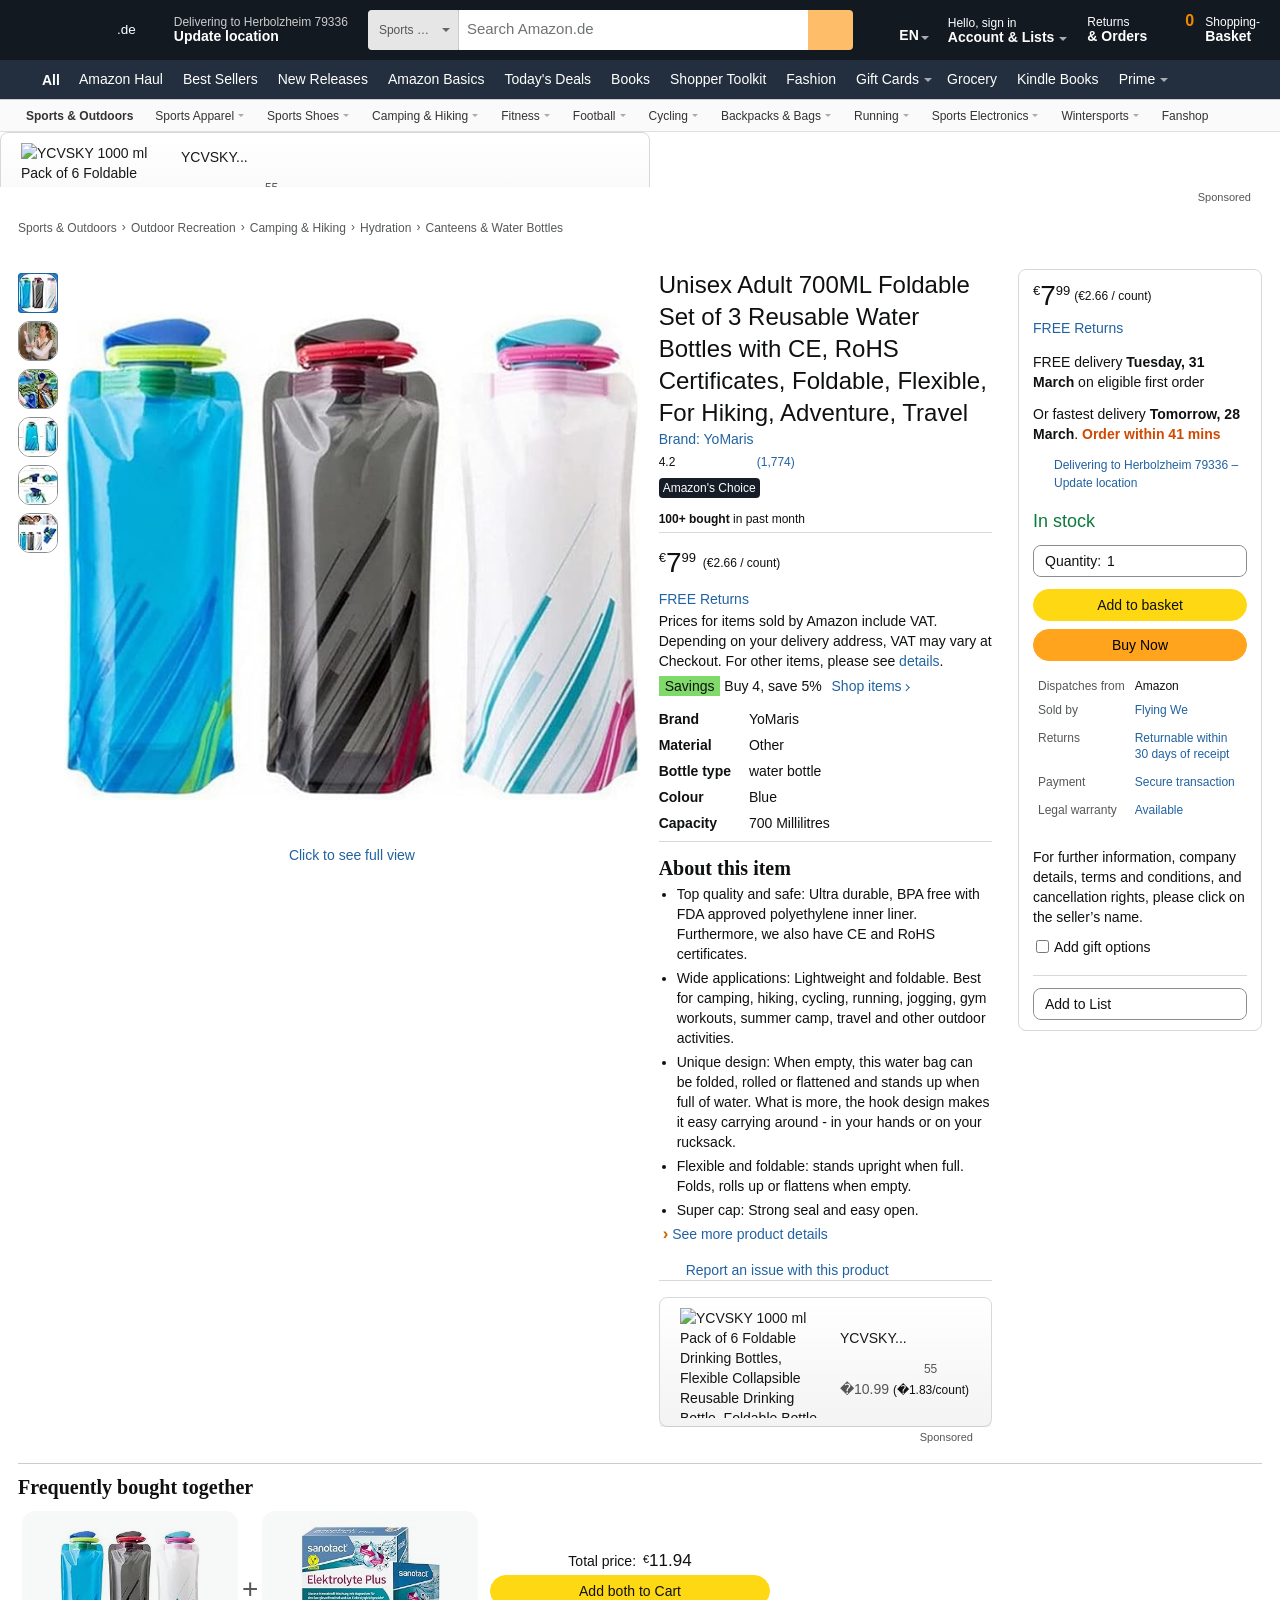
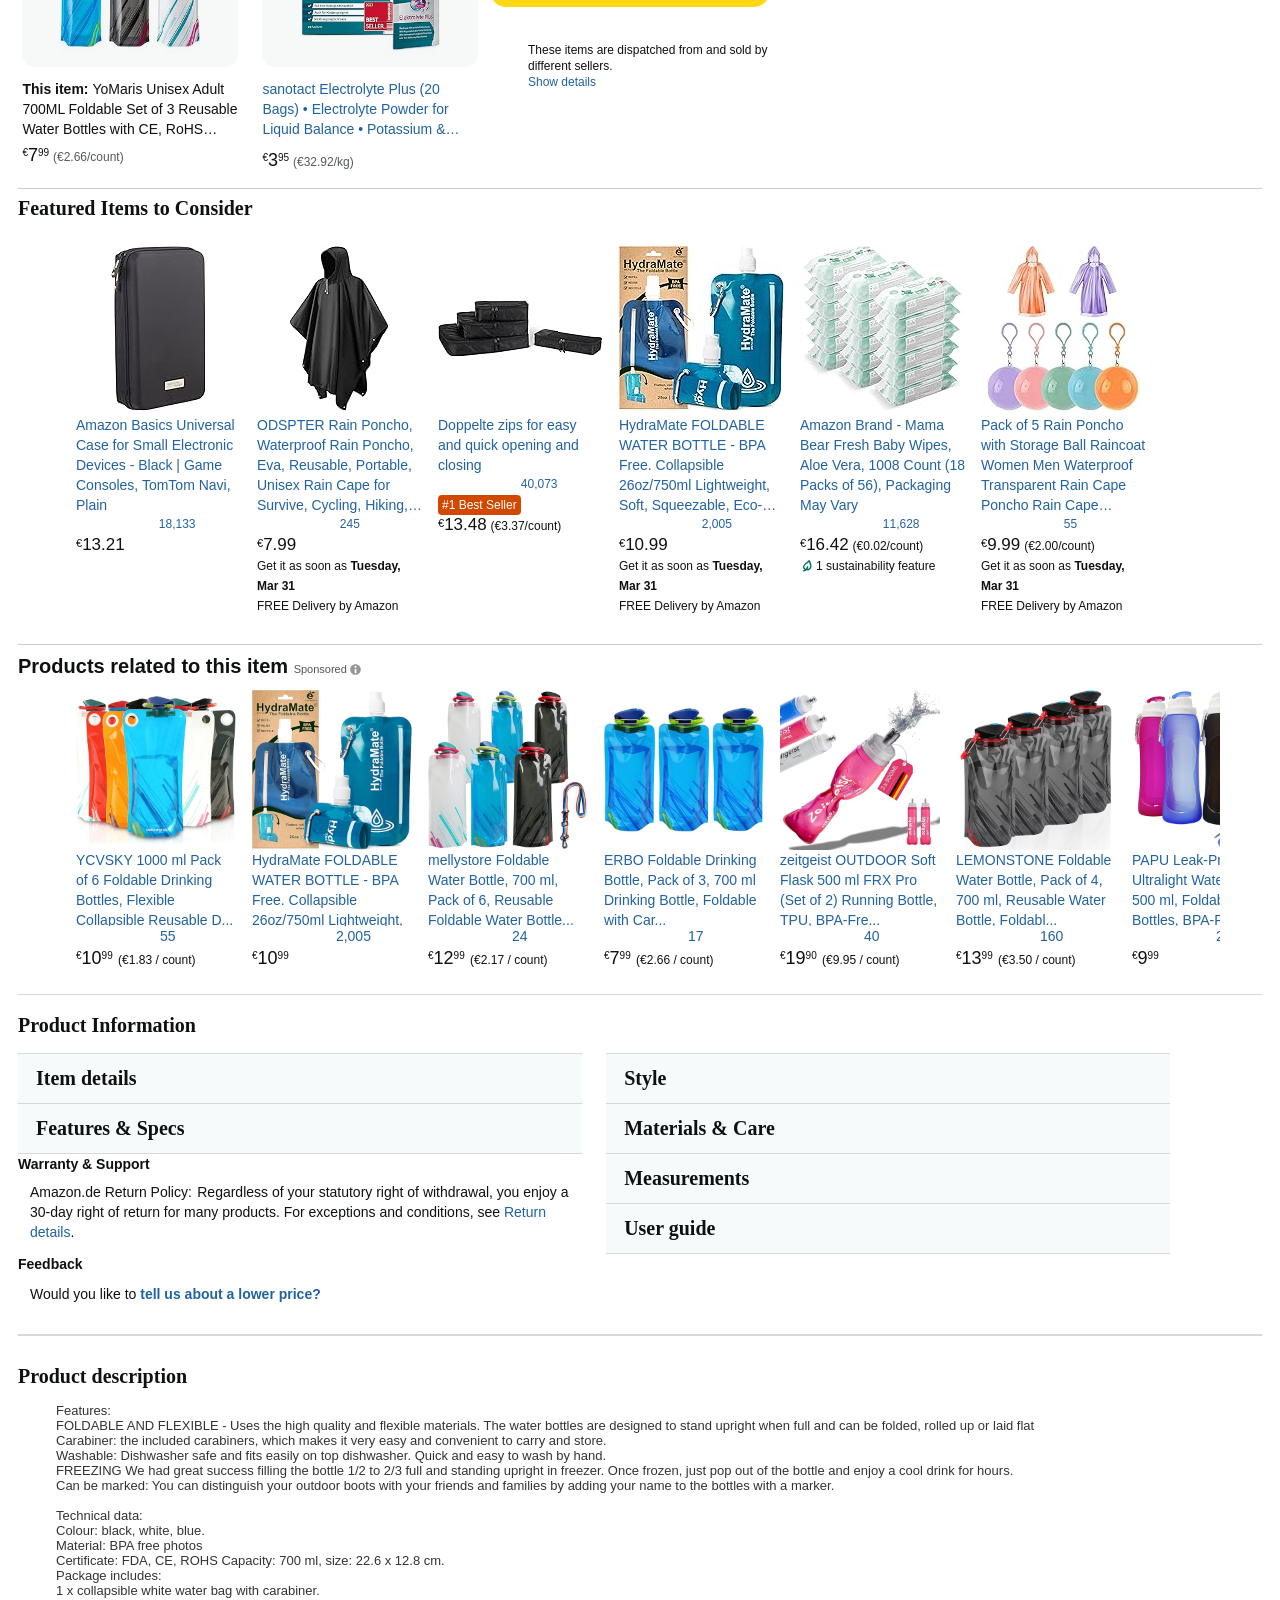
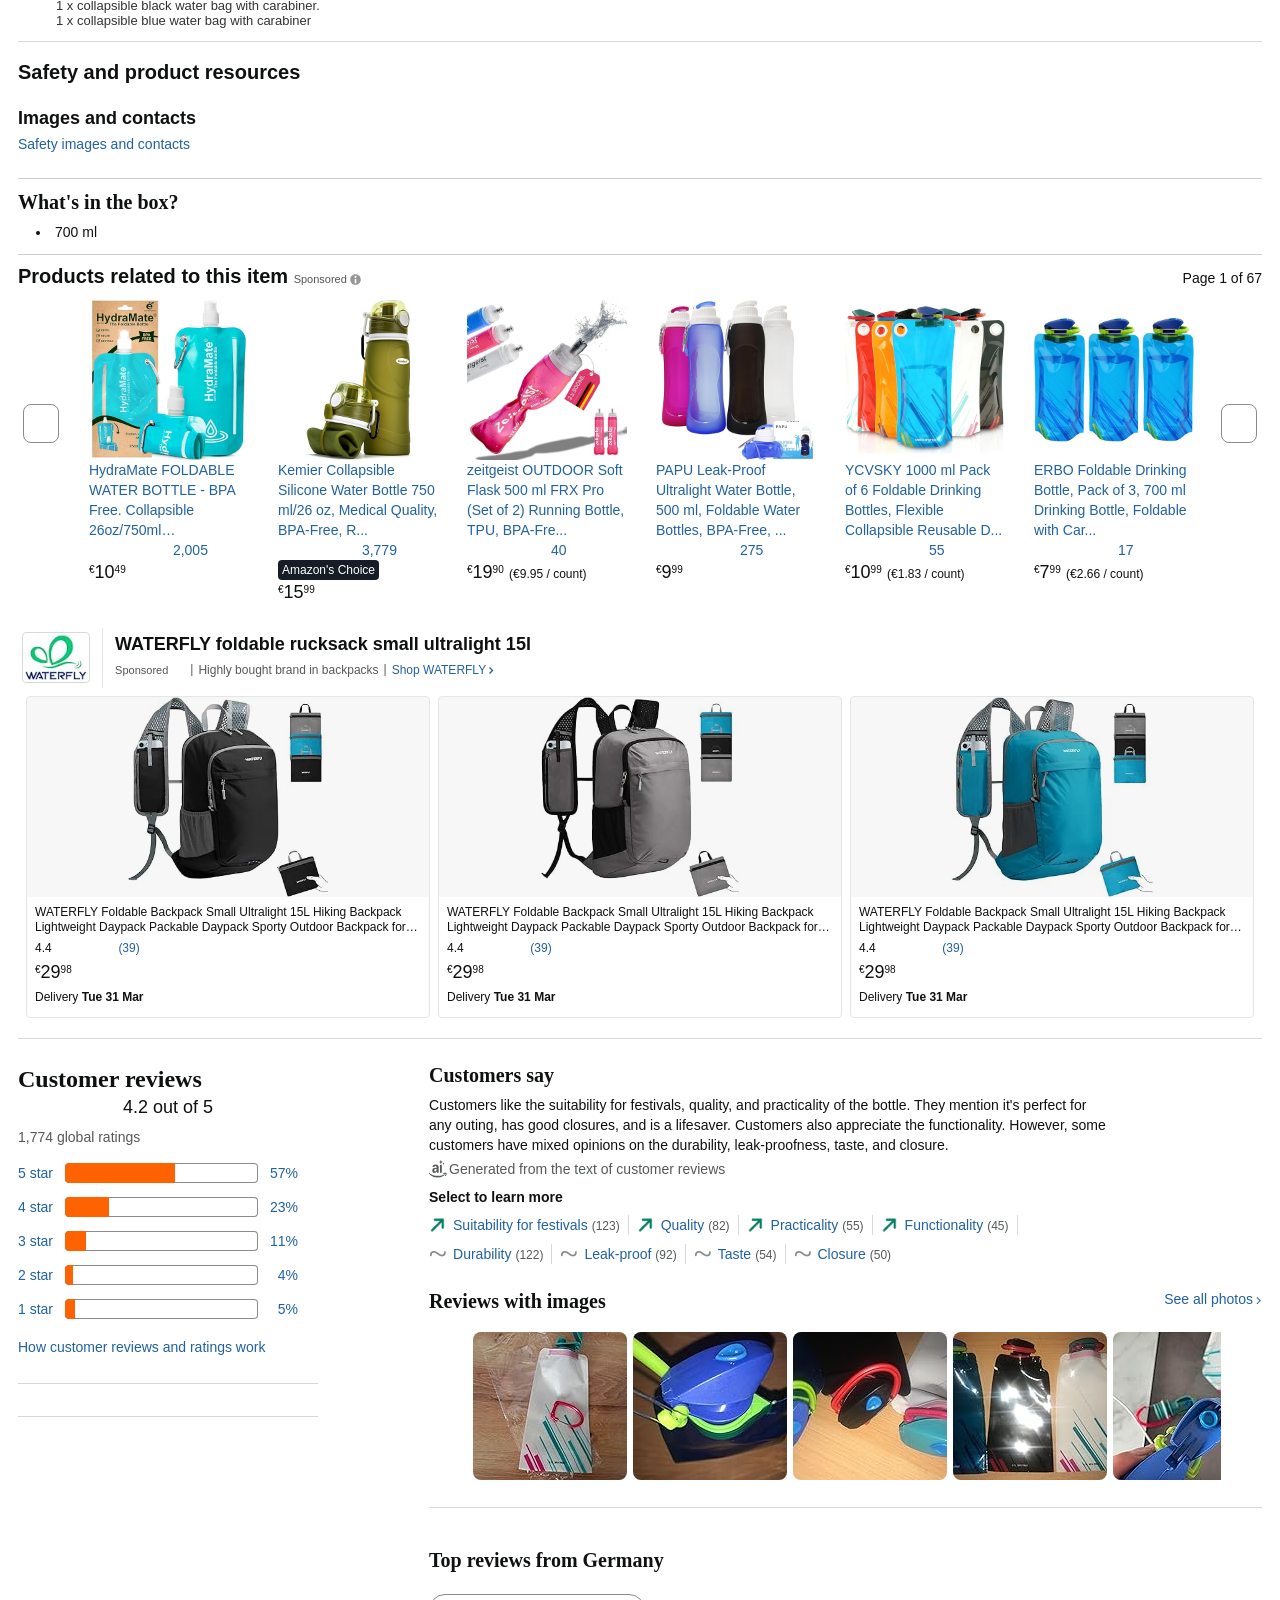
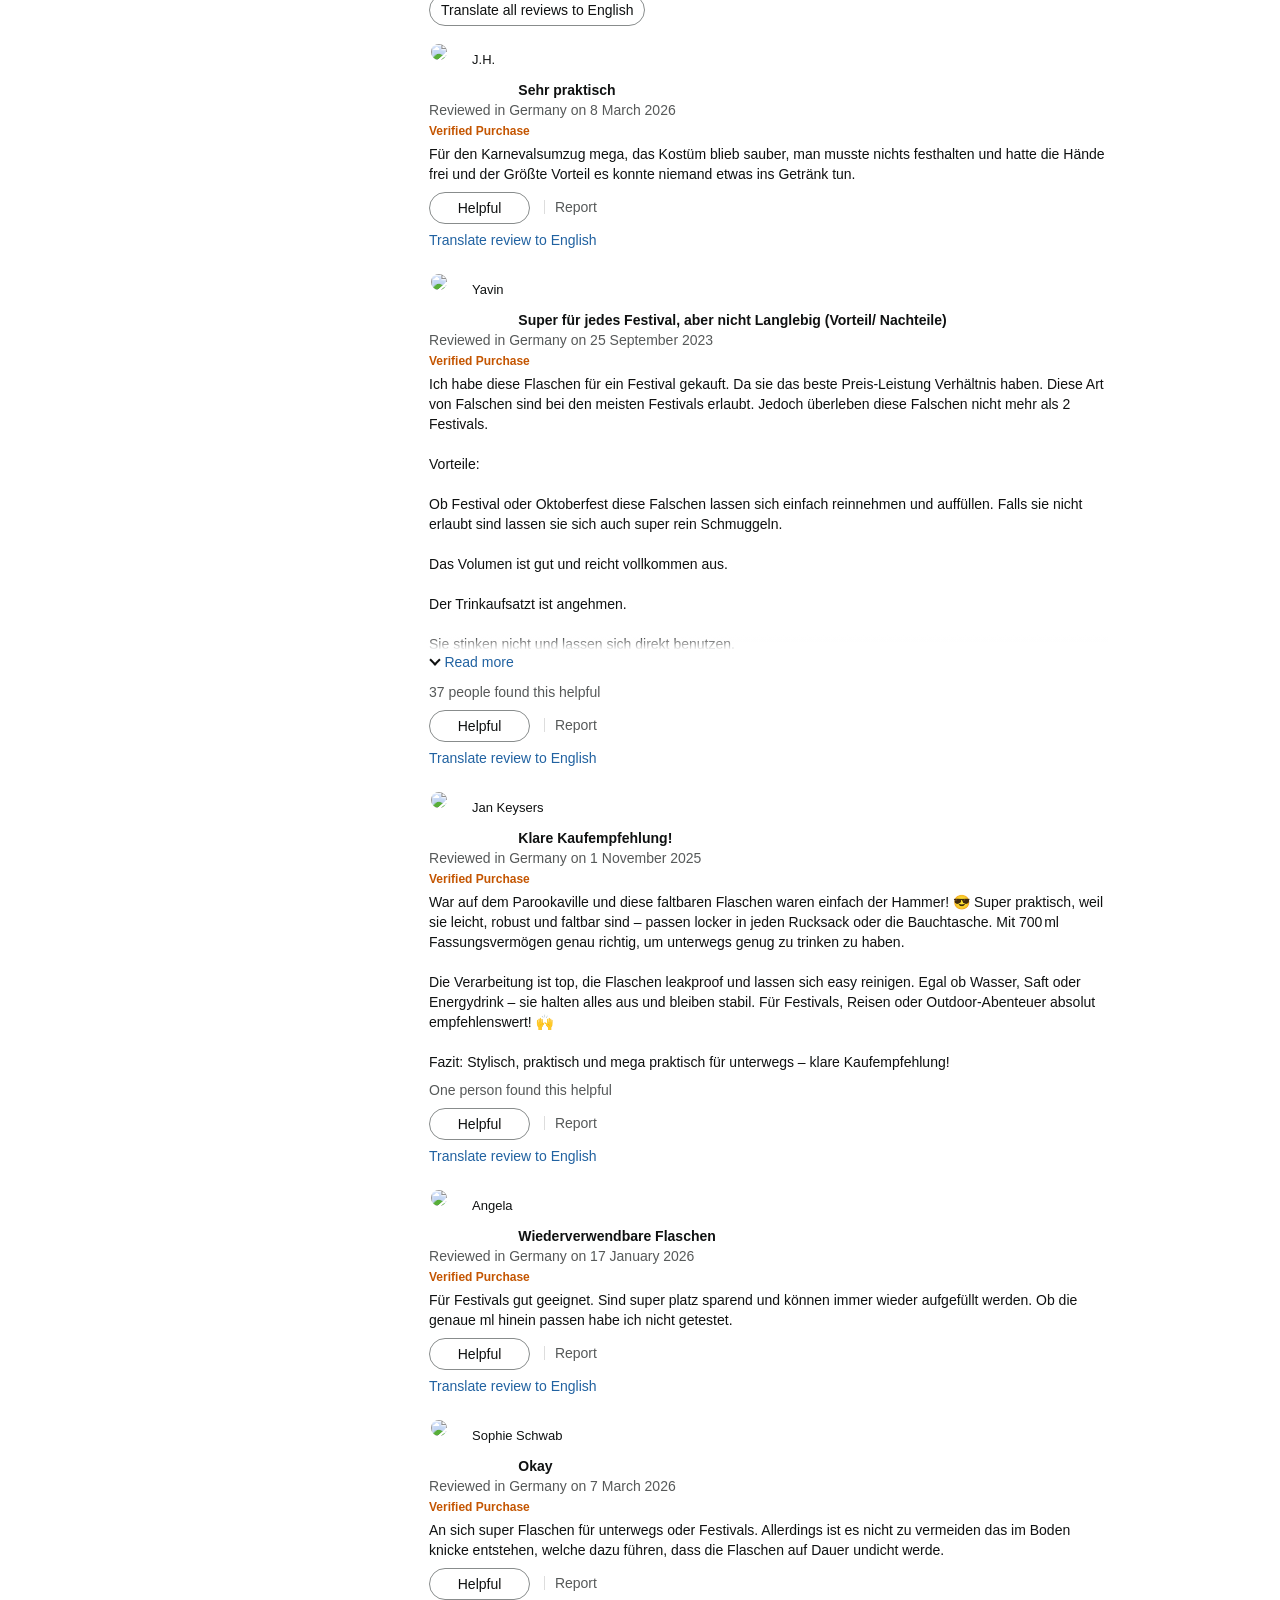
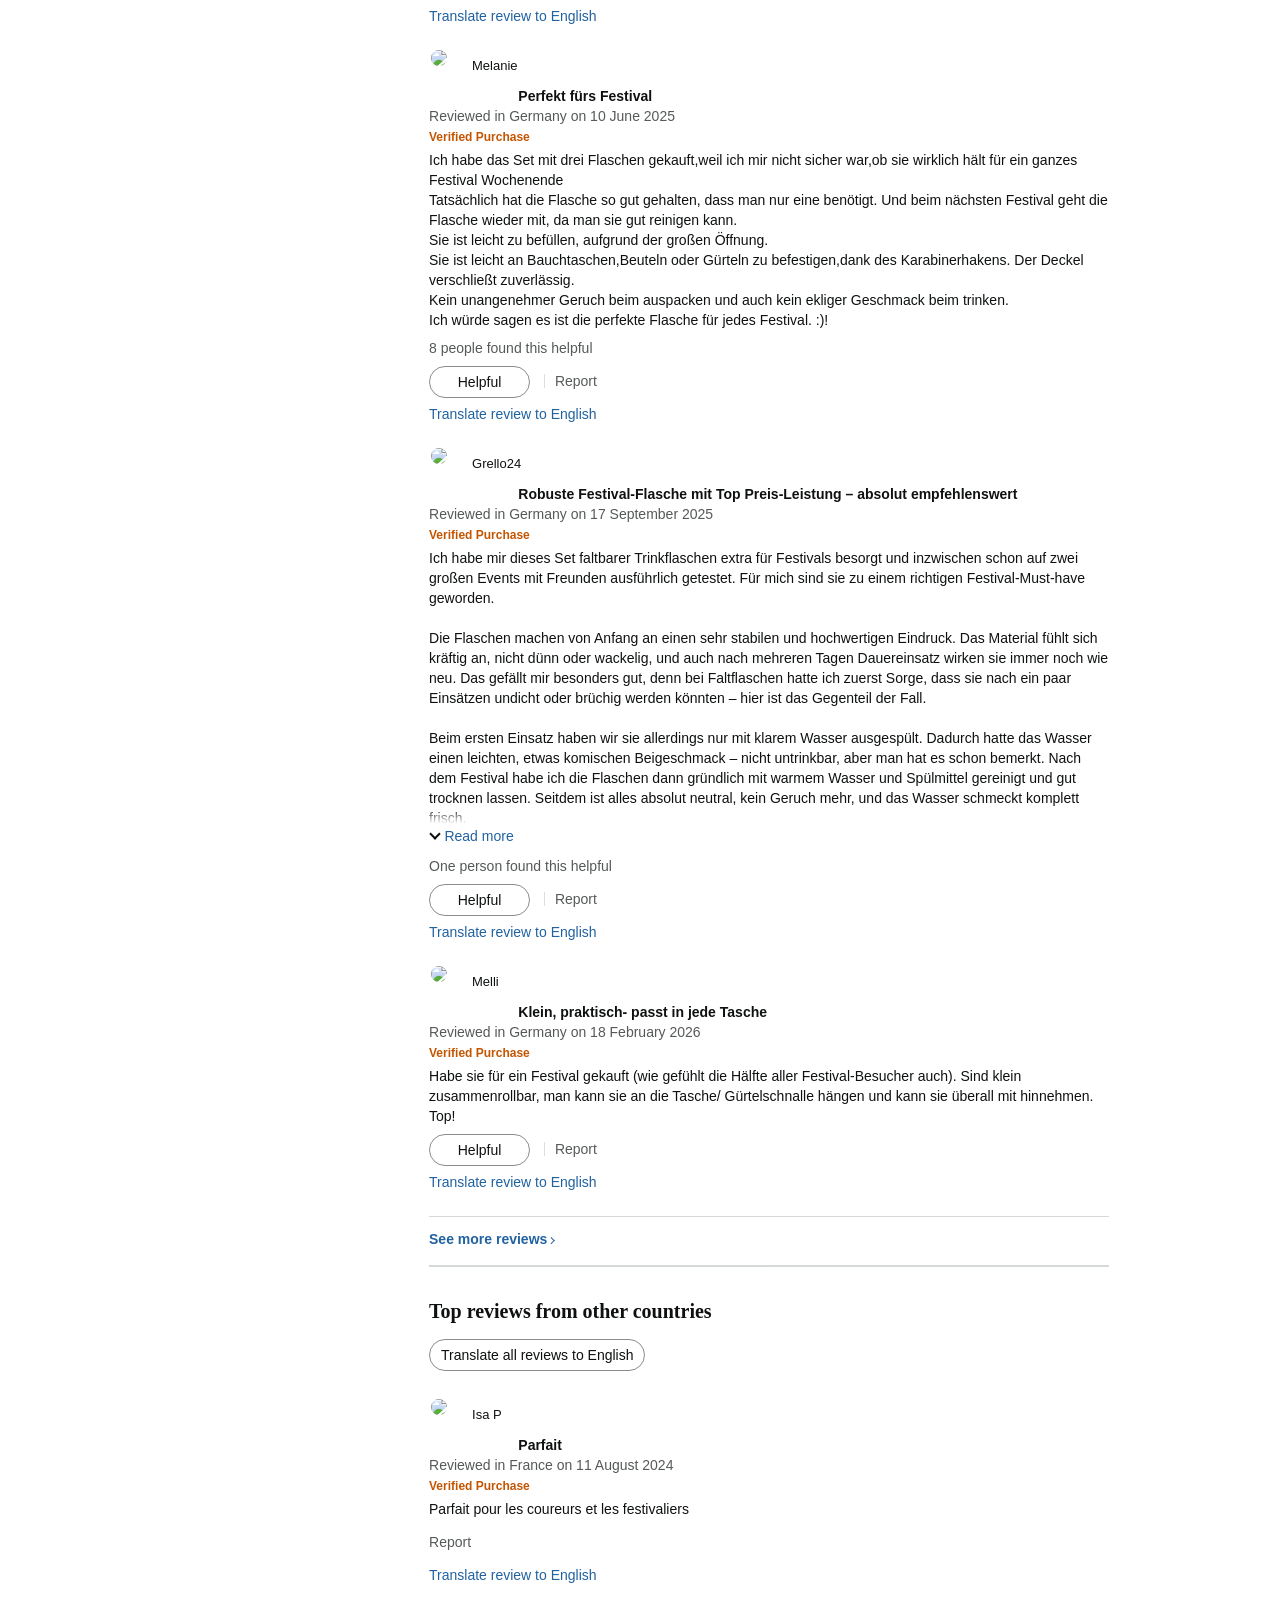
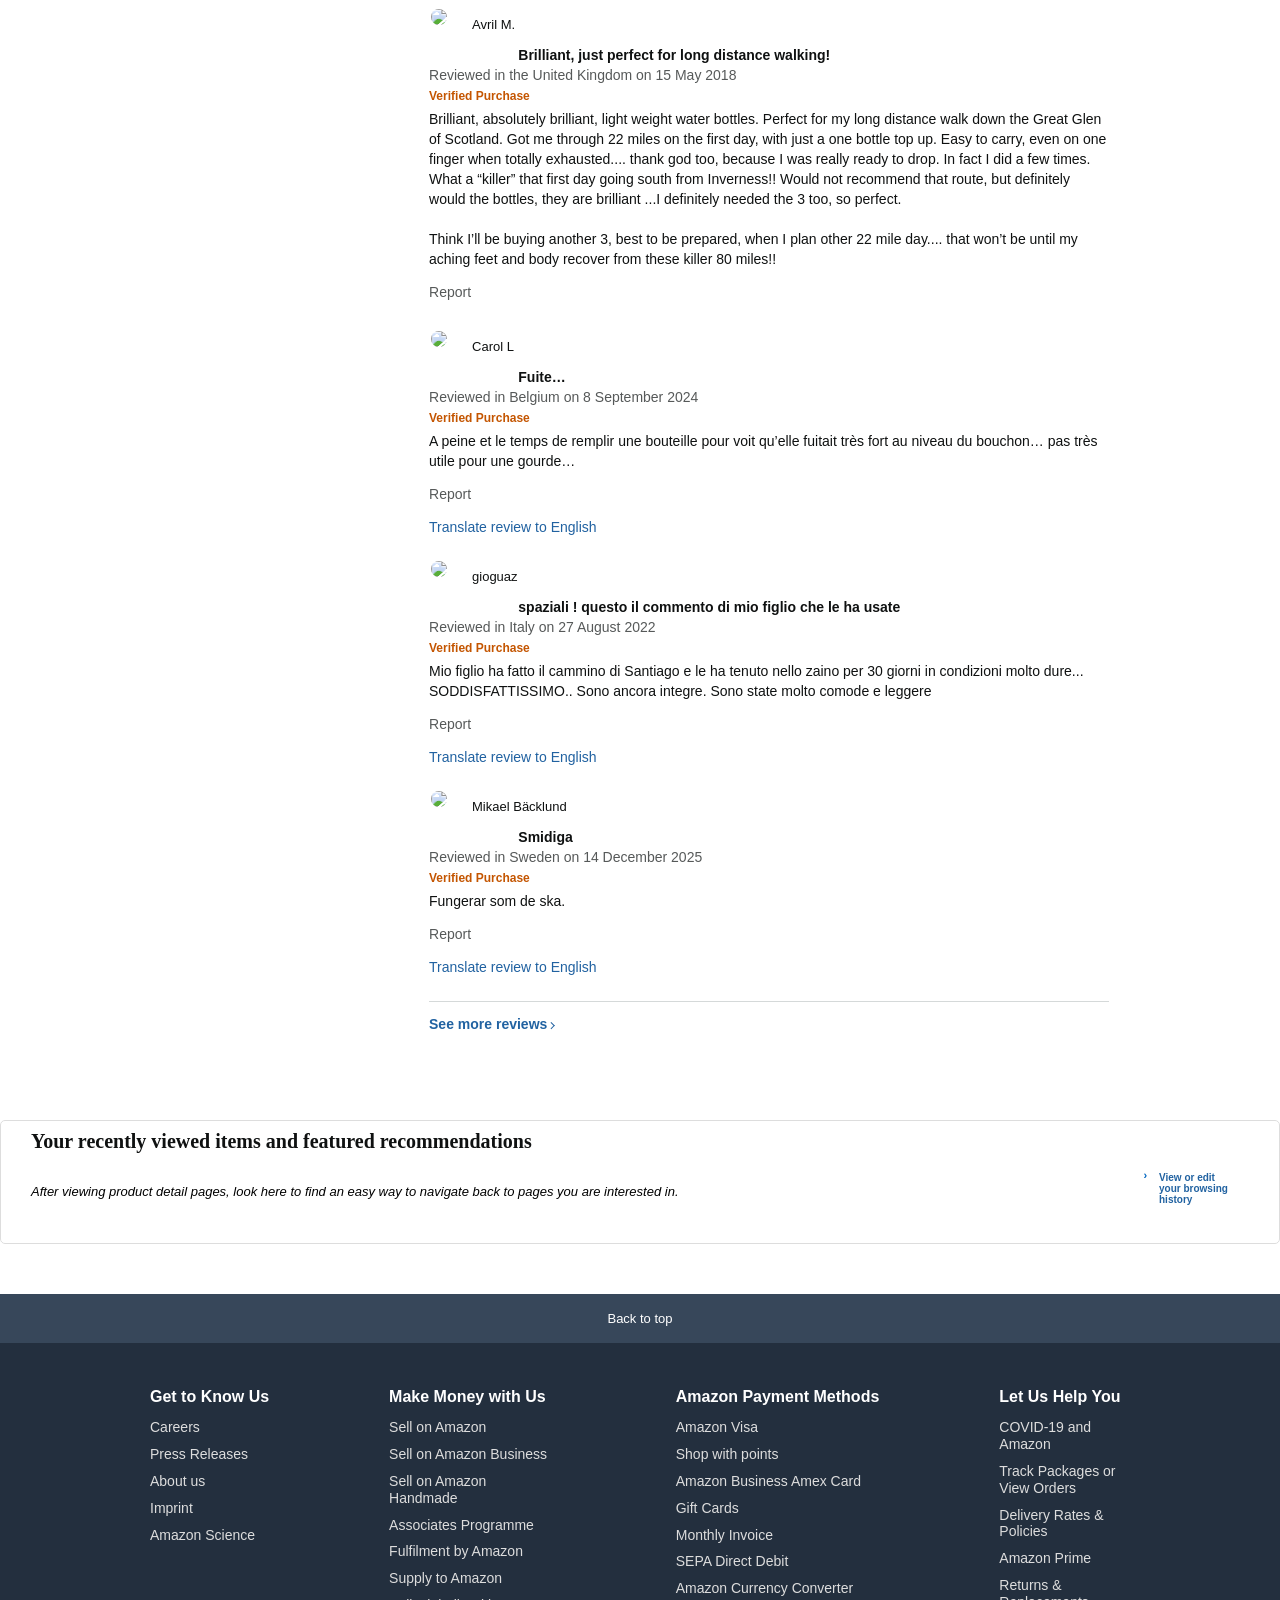
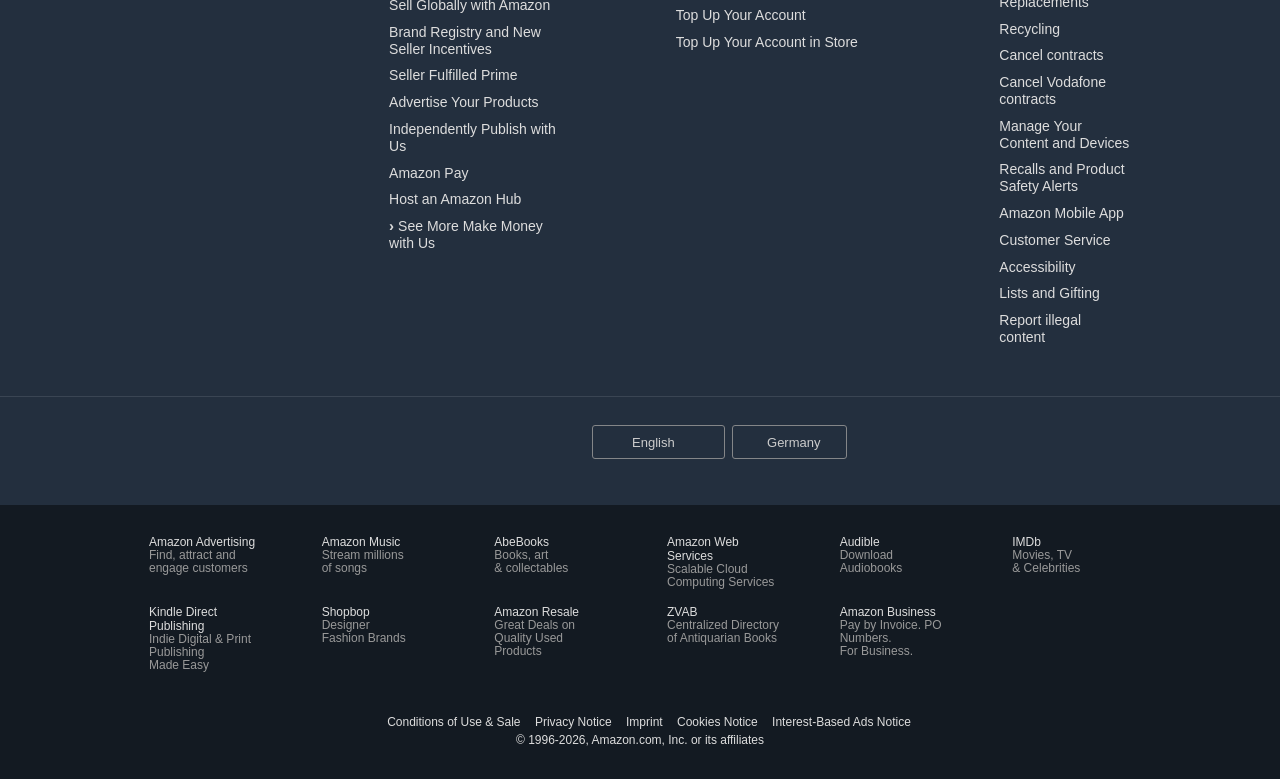
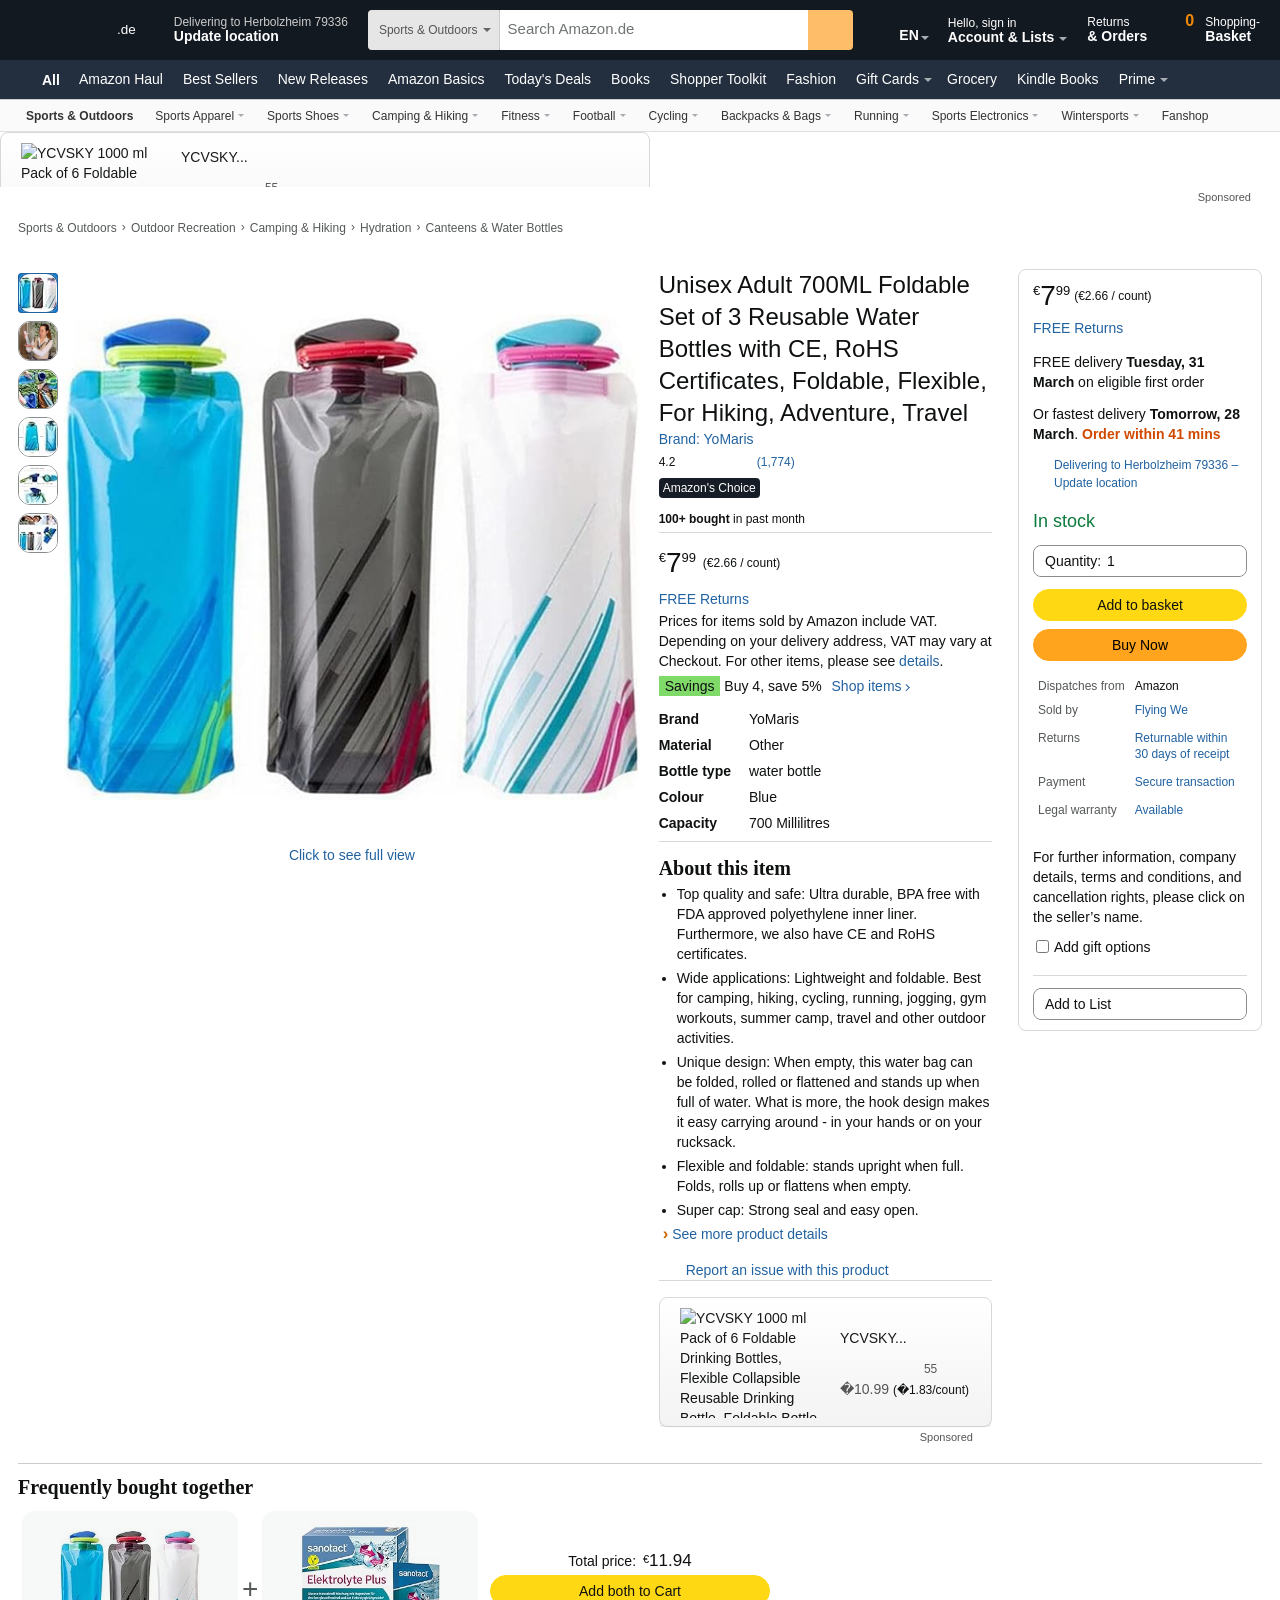
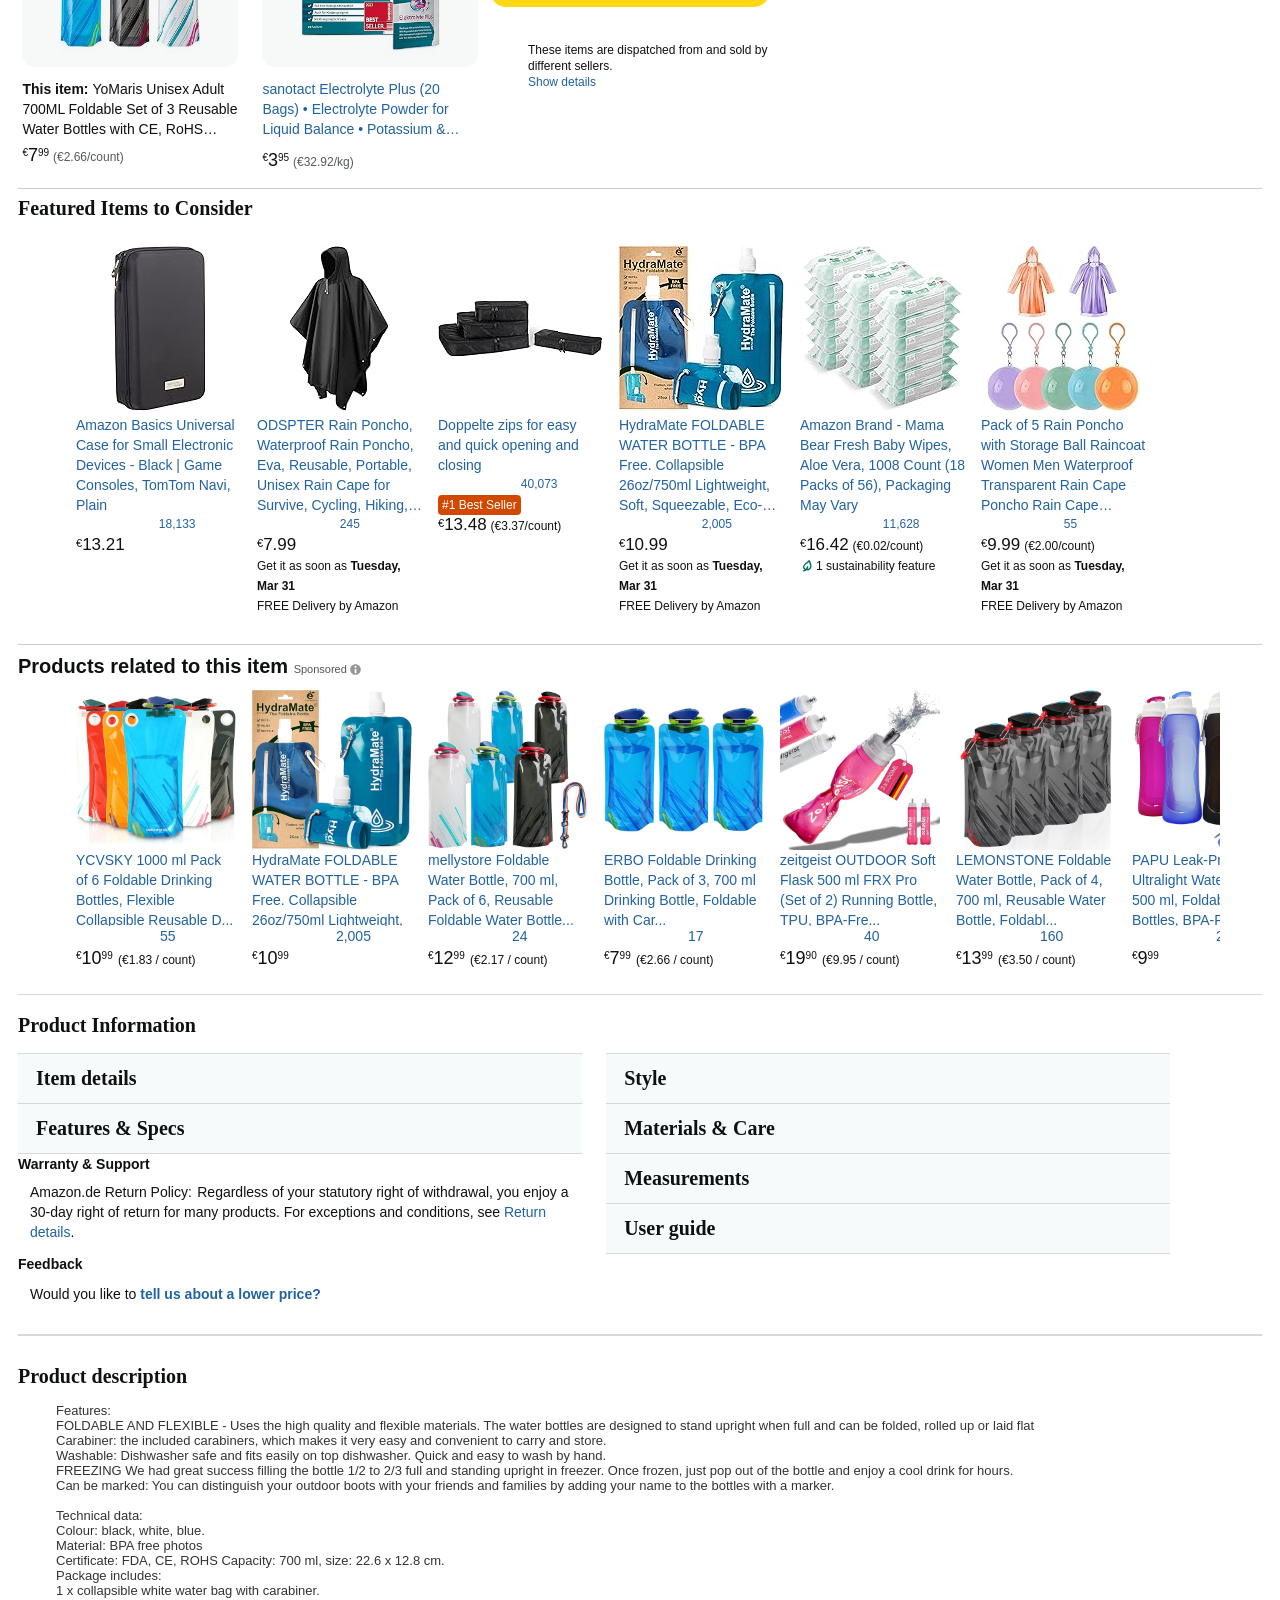
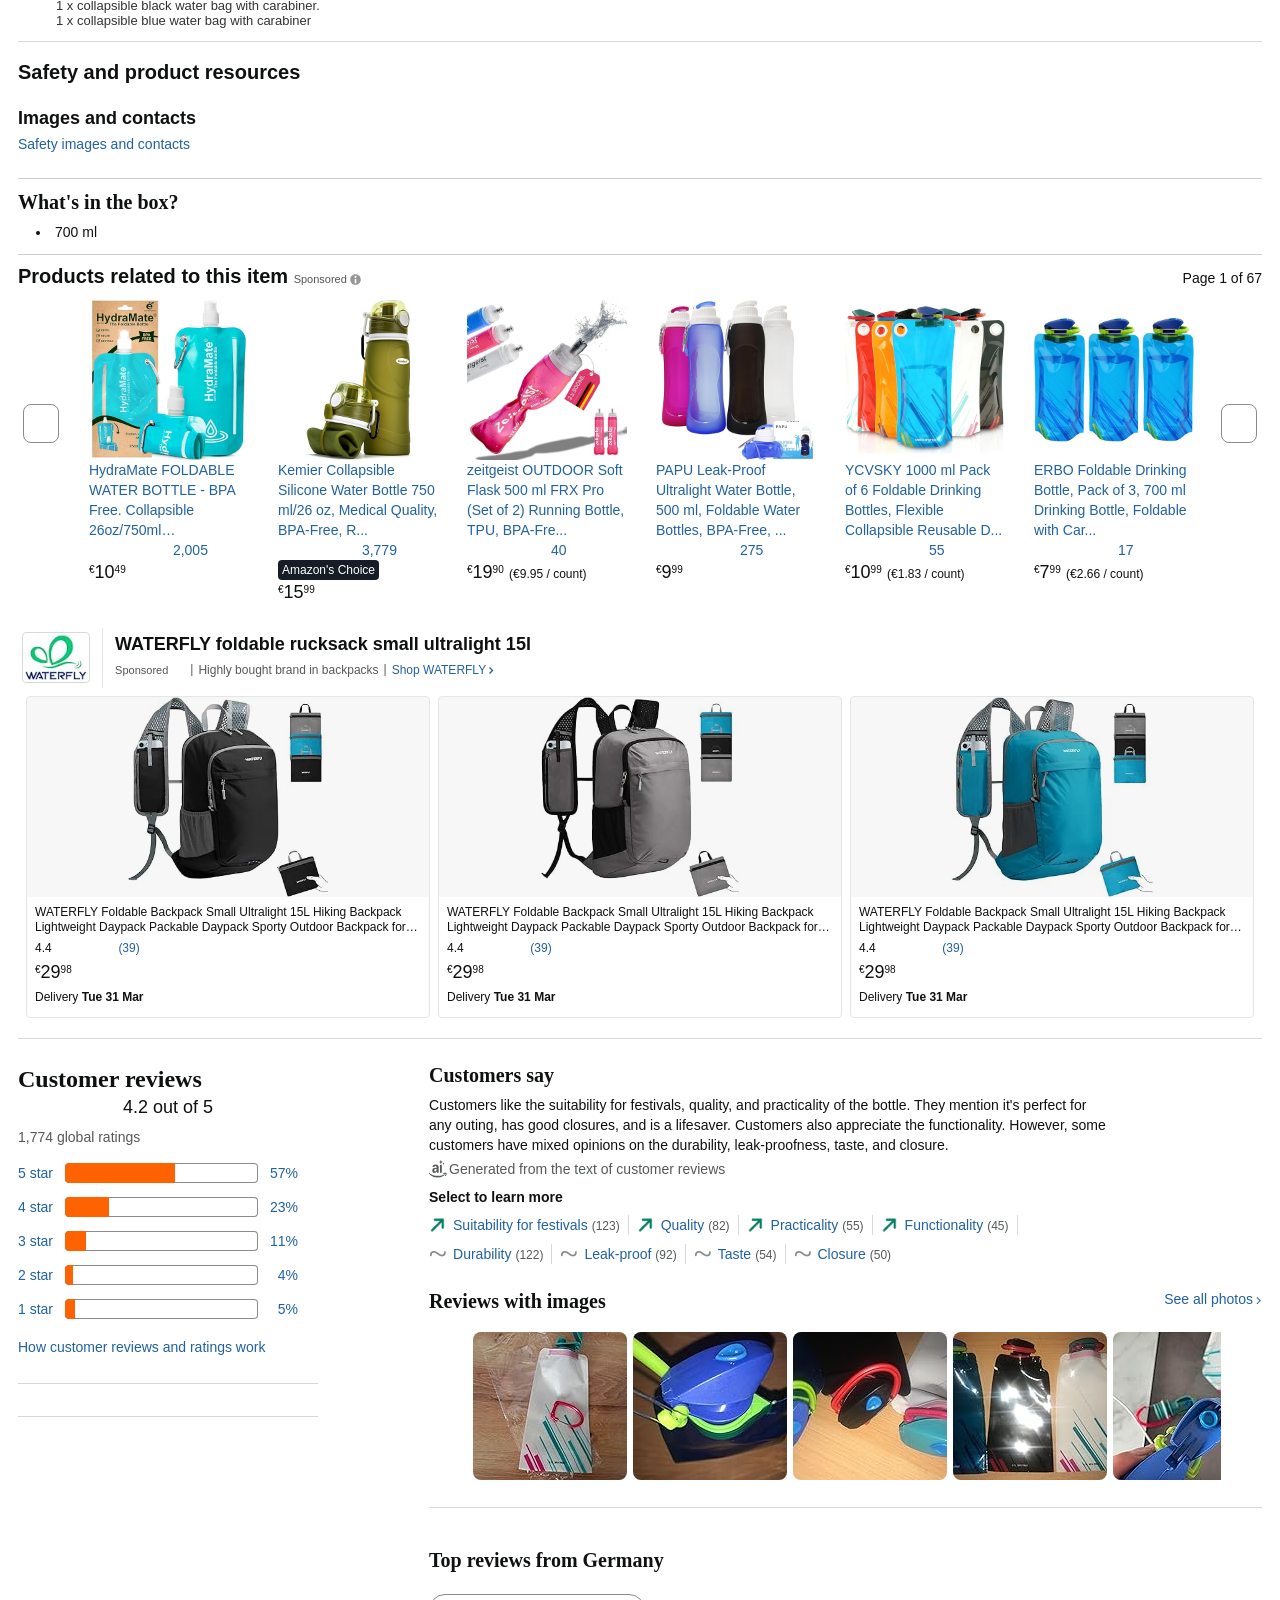
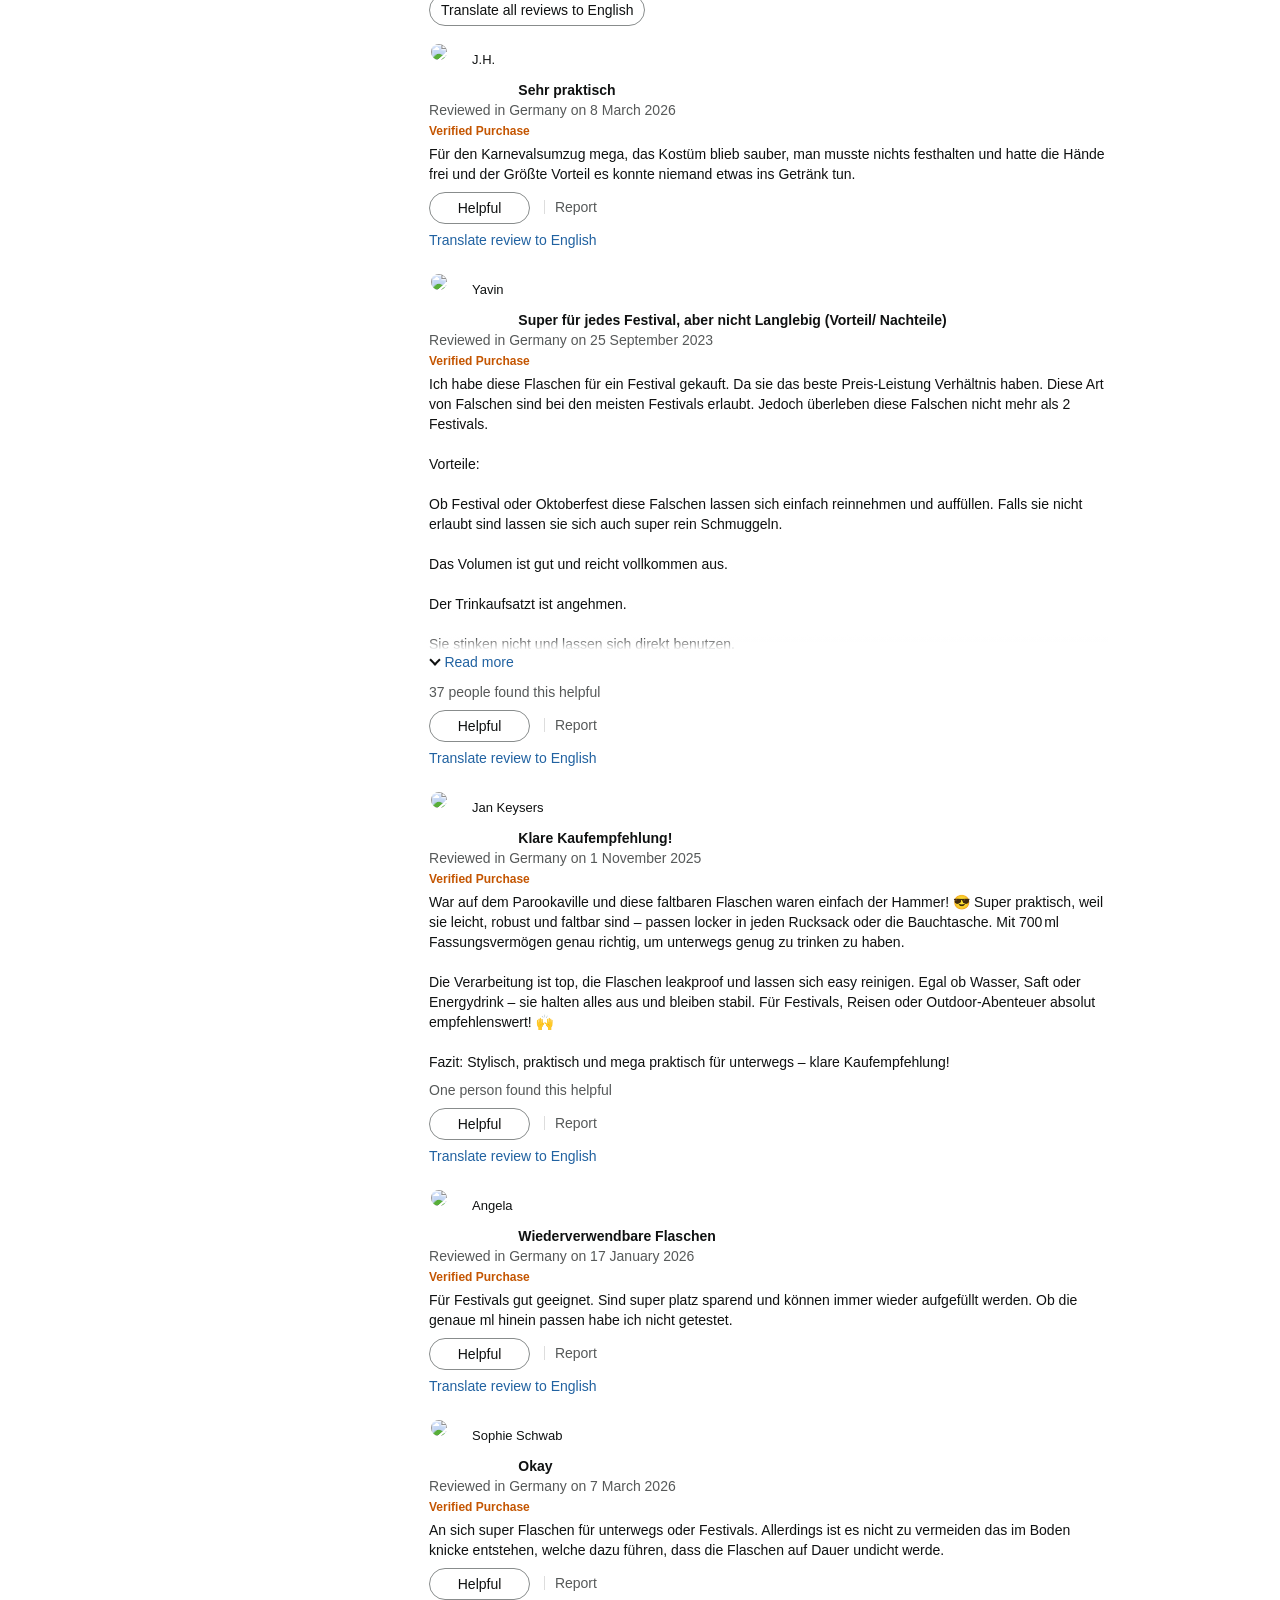
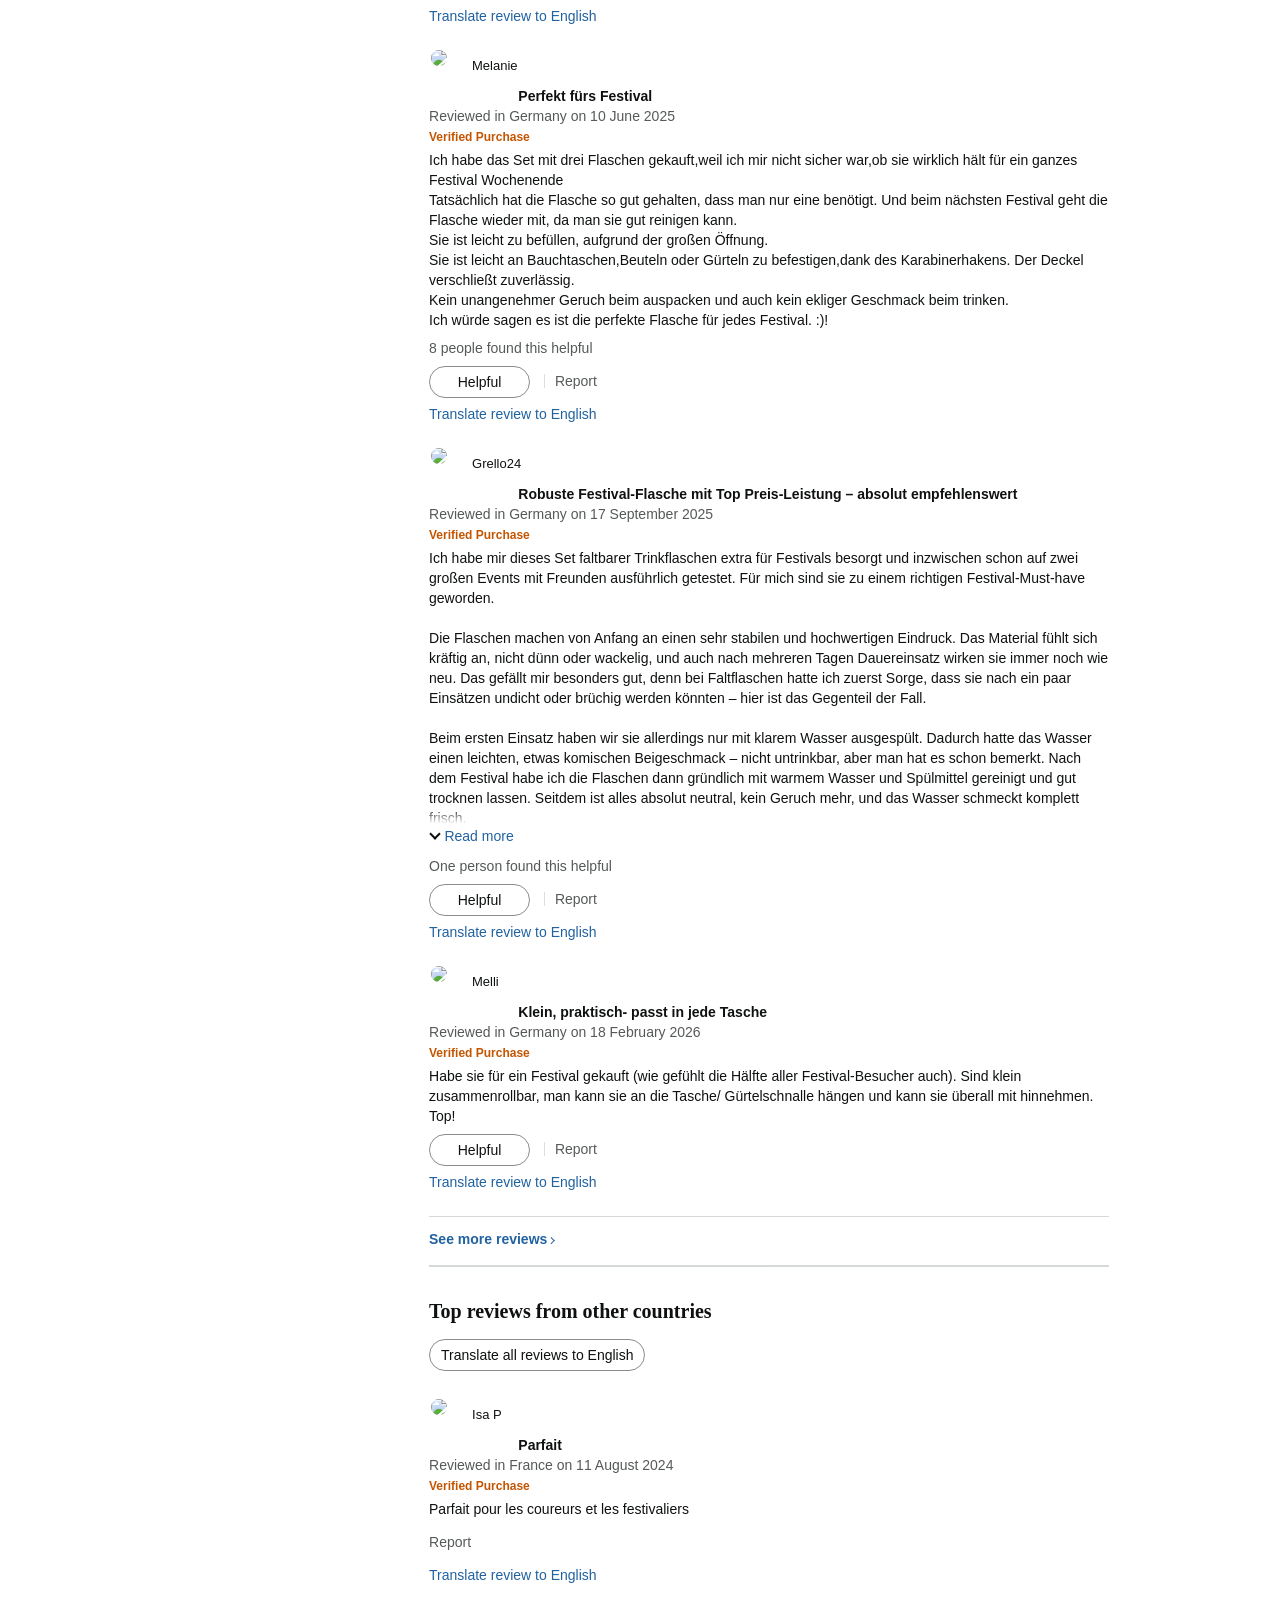
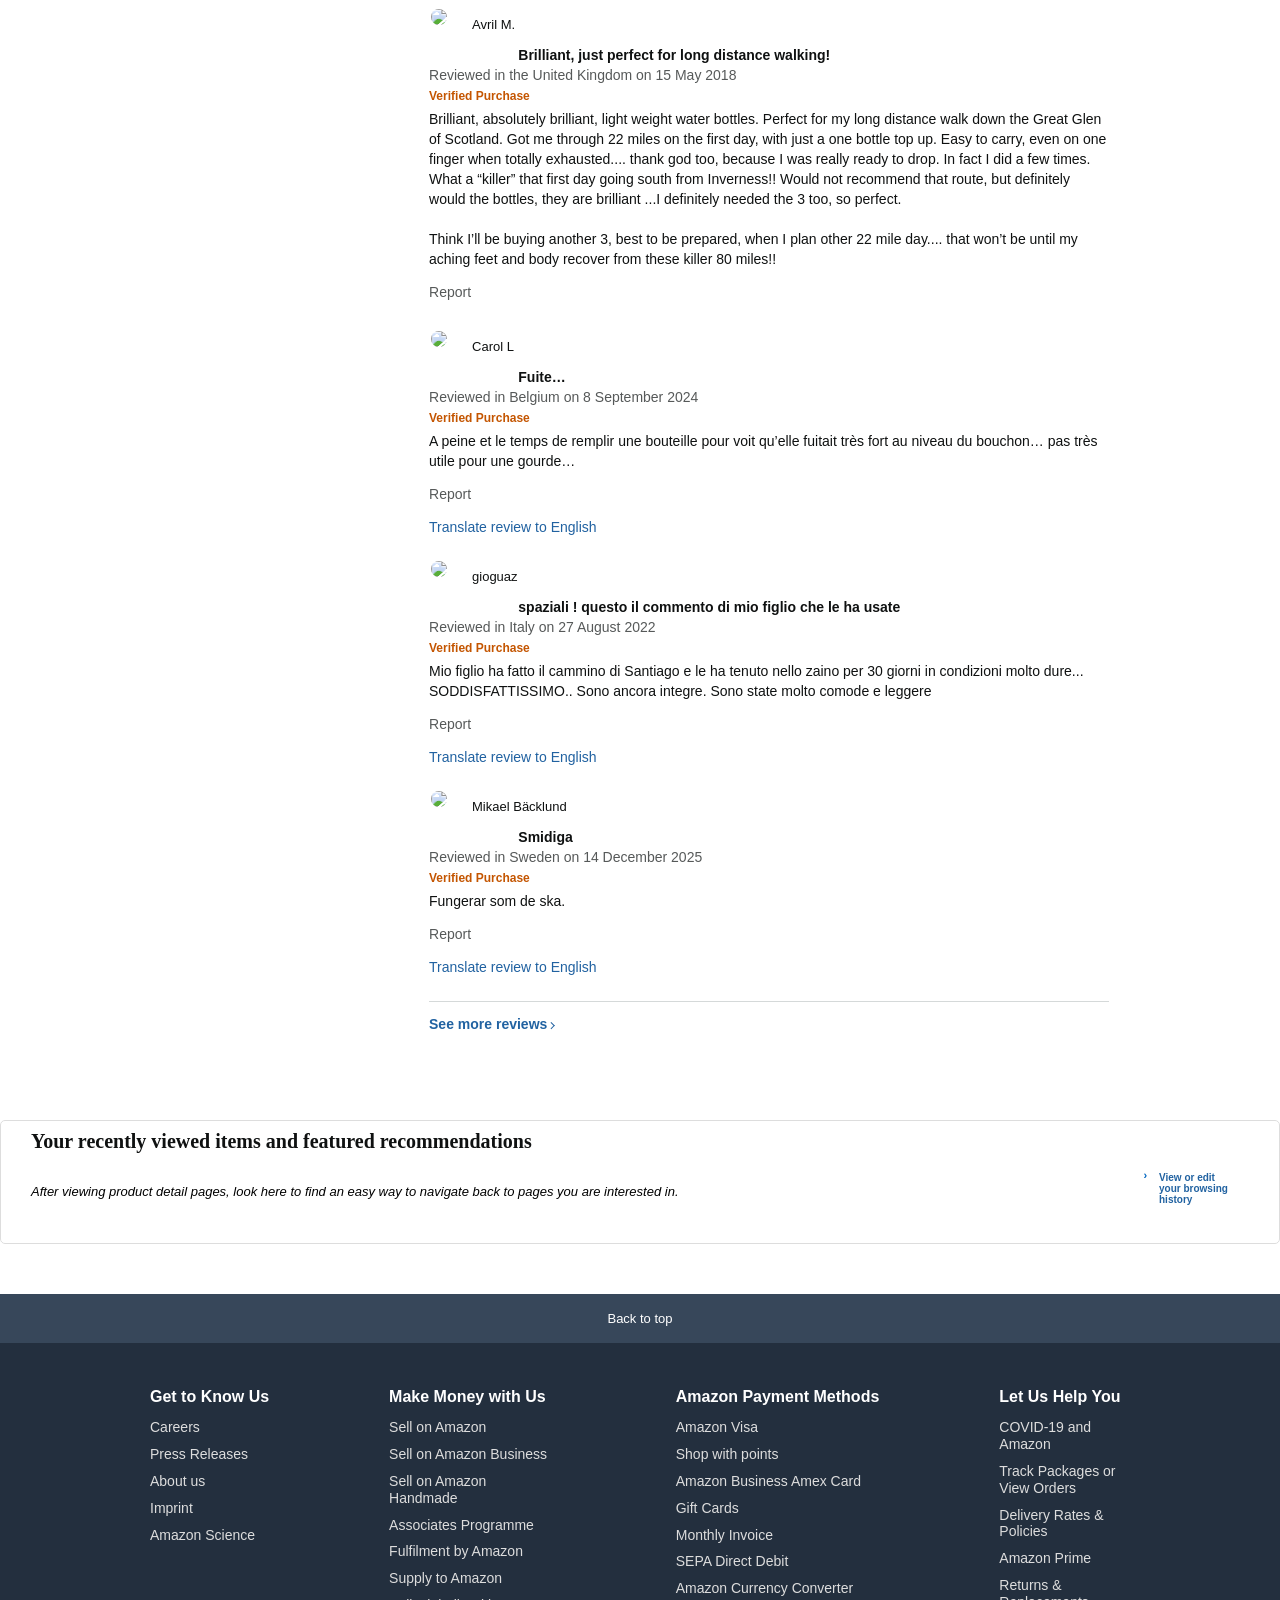
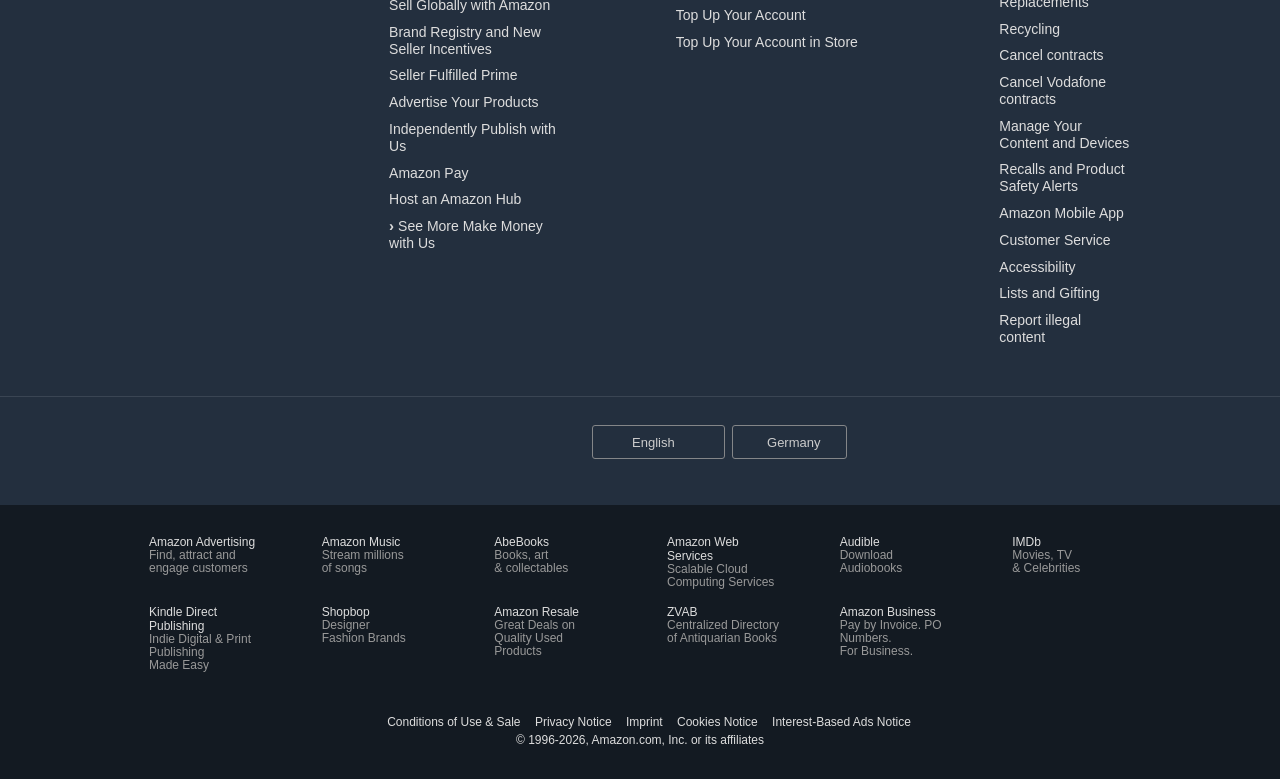
